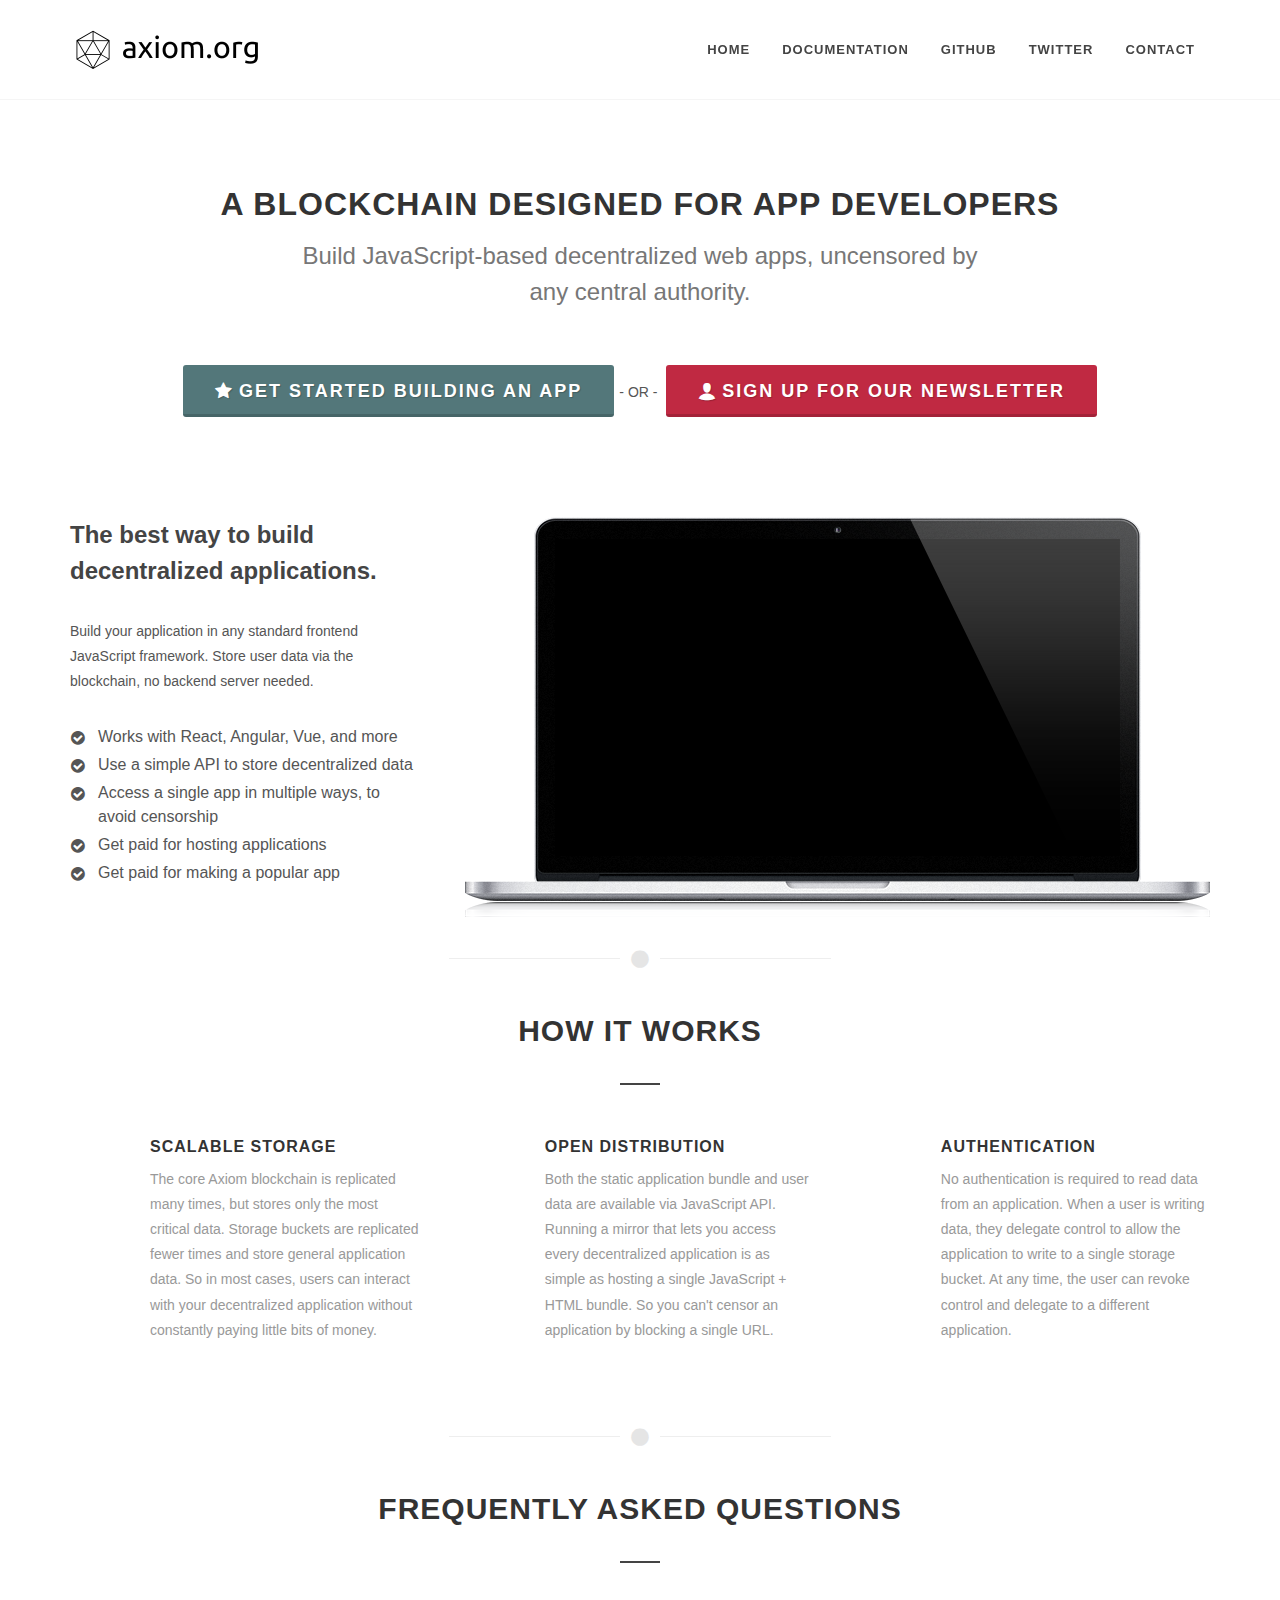
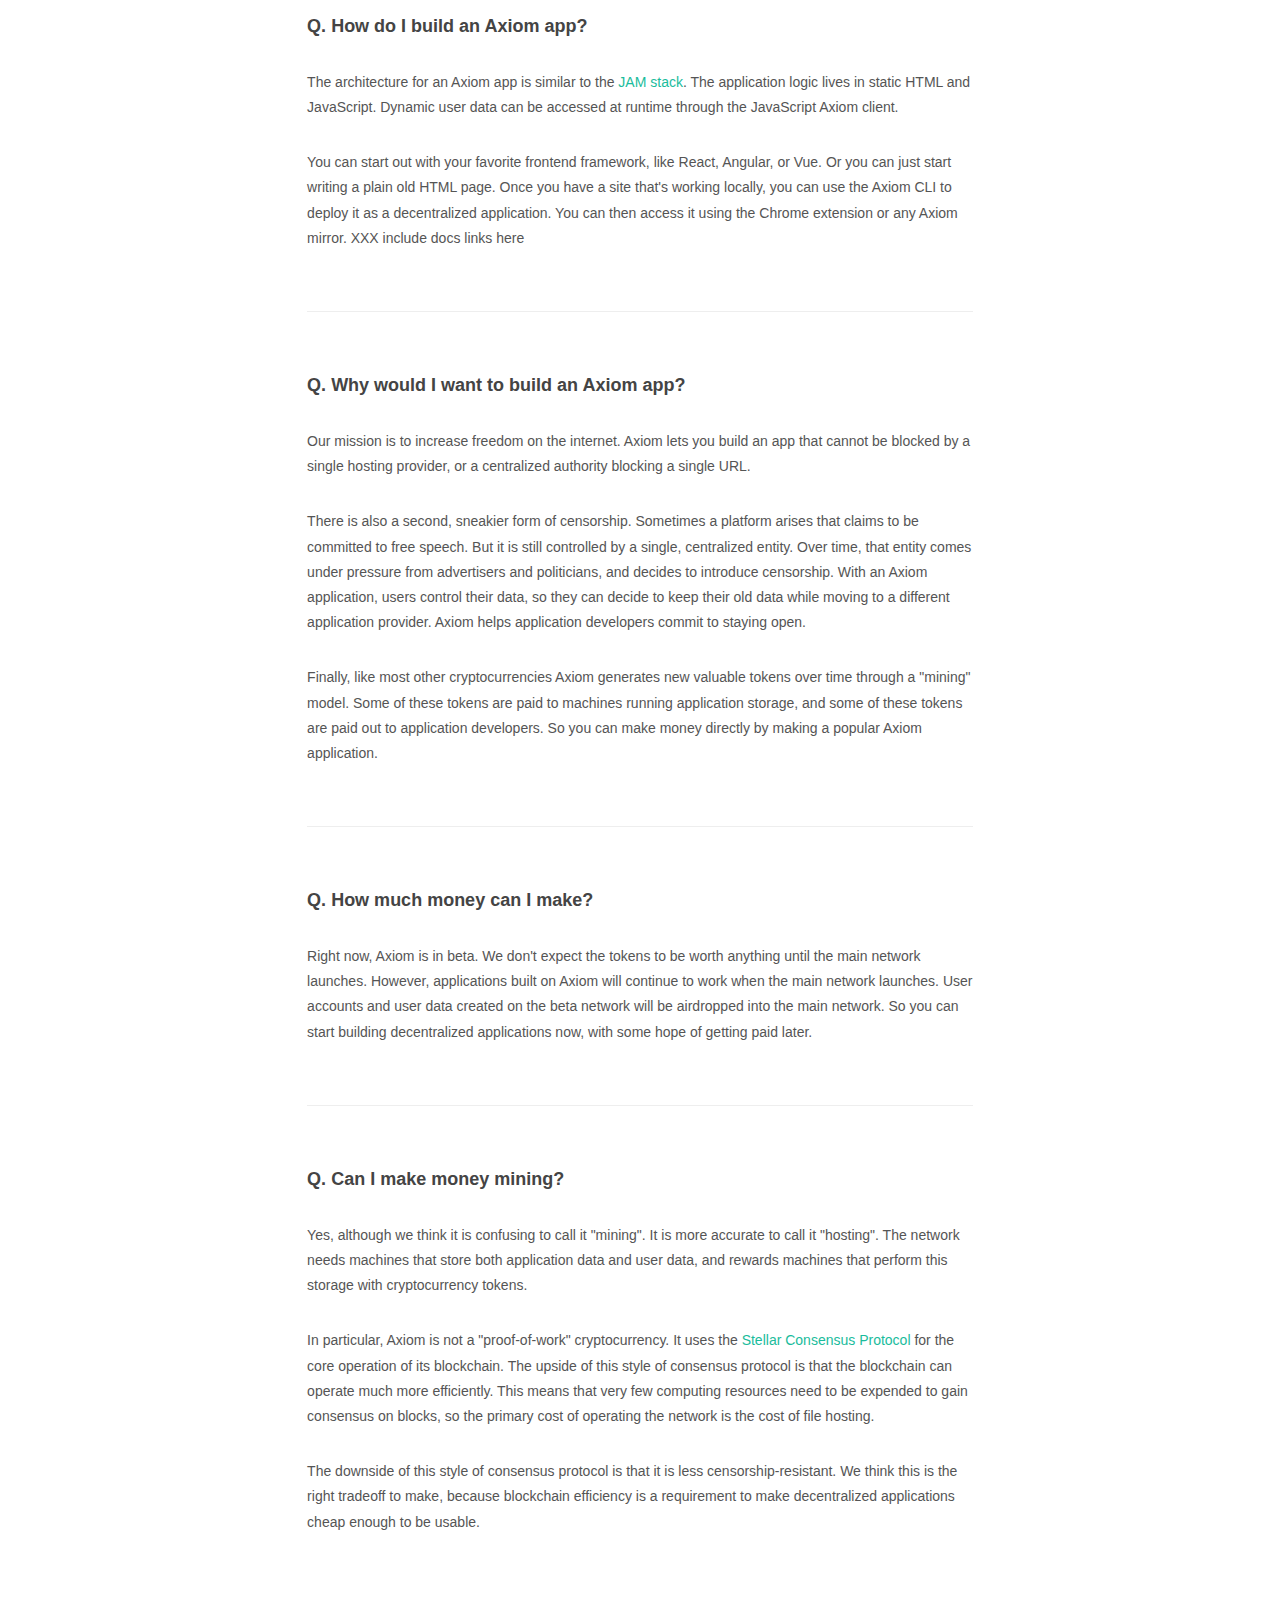
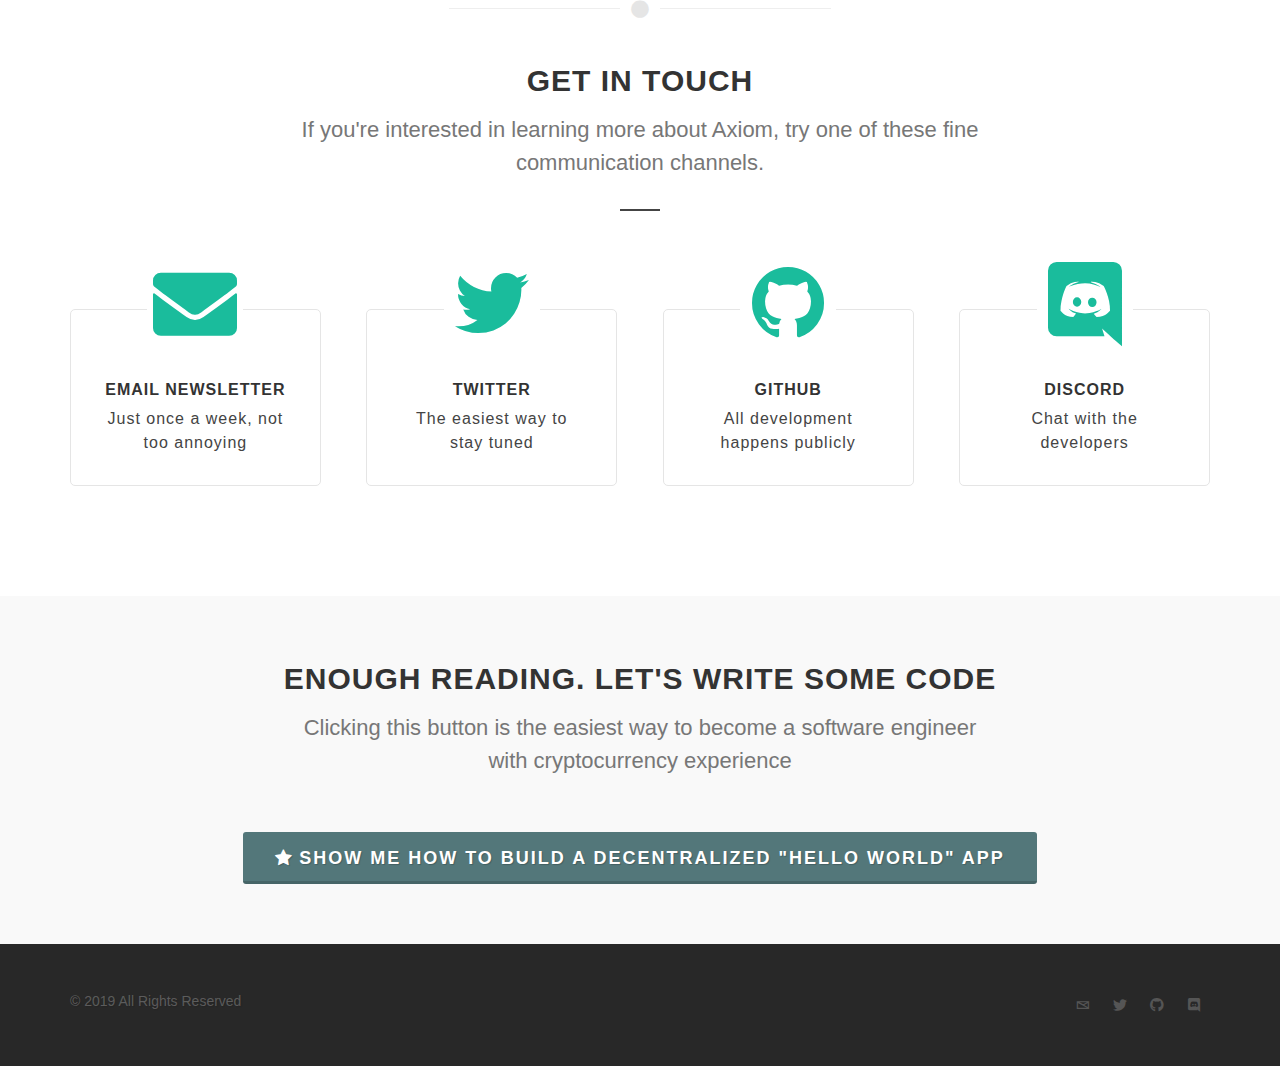
==== index.html @ 7c4518cd "Updates" ====
<!DOCTYPE html><html><head><meta charSet="utf-8"/><meta http-equiv="x-ua-compatible" content="ie=edge"/><meta name="viewport" content="width=device-width, initial-scale=1, shrink-to-fit=no"/><link rel="apple-touch-icon" sizes="180x180" href="/apple-touch-icon.png"/><link rel="icon" type="image/png" sizes="32x32" href="/favicon-32x32.png"/><link rel="icon" type="image/png" sizes="16x16" href="/favicon-16x16.png"/><link rel="manifest" href="/site.webmanifest"/><meta name="msapplication-TileColor" content="#da532c"/><meta name="theme-color" content="#ffffff"/><style data-href="/styles.1f402198d381c0c1d141.css">/*!
Animate.css - http://daneden.me/animate
Licensed under the MIT license - http://opensource.org/licenses/MIT

Copyright (c) 2014 Daniel Eden
*/.not-animated{opacity:0}@-webkit-keyframes bounce{0%,20%,53%,80%,to{-webkit-animation-timing-function:cubic-bezier(.215,.61,.355,1);animation-timing-function:cubic-bezier(.215,.61,.355,1);-webkit-transform:translateZ(0);transform:translateZ(0)}40%,43%{-webkit-animation-timing-function:cubic-bezier(.755,.05,.855,.06);animation-timing-function:cubic-bezier(.755,.05,.855,.06);-webkit-transform:translate3d(0,-30px,0);transform:translate3d(0,-30px,0)}70%{-webkit-animation-timing-function:cubic-bezier(.755,.05,.855,.06);animation-timing-function:cubic-bezier(.755,.05,.855,.06);-webkit-transform:translate3d(0,-15px,0);transform:translate3d(0,-15px,0)}90%{-webkit-transform:translate3d(0,-4px,0);transform:translate3d(0,-4px,0)}}@keyframes bounce{0%,20%,53%,80%,to{-webkit-animation-timing-function:cubic-bezier(.215,.61,.355,1);animation-timing-function:cubic-bezier(.215,.61,.355,1);-webkit-transform:translateZ(0);transform:translateZ(0)}40%,43%{-webkit-animation-timing-function:cubic-bezier(.755,.05,.855,.06);animation-timing-function:cubic-bezier(.755,.05,.855,.06);-webkit-transform:translate3d(0,-30px,0);transform:translate3d(0,-30px,0)}70%{-webkit-animation-timing-function:cubic-bezier(.755,.05,.855,.06);animation-timing-function:cubic-bezier(.755,.05,.855,.06);-webkit-transform:translate3d(0,-15px,0);transform:translate3d(0,-15px,0)}90%{-webkit-transform:translate3d(0,-4px,0);transform:translate3d(0,-4px,0)}}.bounce{-webkit-animation-name:bounce;animation-name:bounce;-webkit-transform-origin:center bottom;transform-origin:center bottom}@-webkit-keyframes flash{0%,50%,to{opacity:1}25%,75%{opacity:0}}@keyframes flash{0%,50%,to{opacity:1}25%,75%{opacity:0}}.flash{-webkit-animation-name:flash;animation-name:flash}@-webkit-keyframes pulse{0%{-webkit-transform:scaleX(1);transform:scaleX(1)}50%{-webkit-transform:scale3d(1.05,1.05,1.05);transform:scale3d(1.05,1.05,1.05)}to{-webkit-transform:scaleX(1);transform:scaleX(1)}}@keyframes pulse{0%{-webkit-transform:scaleX(1);transform:scaleX(1)}50%{-webkit-transform:scale3d(1.05,1.05,1.05);transform:scale3d(1.05,1.05,1.05)}to{-webkit-transform:scaleX(1);transform:scaleX(1)}}.pulse{-webkit-animation-name:pulse;animation-name:pulse}@-webkit-keyframes rubberBand{0%{-webkit-transform:scaleX(1);transform:scaleX(1)}30%{-webkit-transform:scale3d(1.25,.75,1);transform:scale3d(1.25,.75,1)}40%{-webkit-transform:scale3d(.75,1.25,1);transform:scale3d(.75,1.25,1)}50%{-webkit-transform:scale3d(1.15,.85,1);transform:scale3d(1.15,.85,1)}65%{-webkit-transform:scale3d(.95,1.05,1);transform:scale3d(.95,1.05,1)}75%{-webkit-transform:scale3d(1.05,.95,1);transform:scale3d(1.05,.95,1)}to{-webkit-transform:scaleX(1);transform:scaleX(1)}}@keyframes rubberBand{0%{-webkit-transform:scaleX(1);transform:scaleX(1)}30%{-webkit-transform:scale3d(1.25,.75,1);transform:scale3d(1.25,.75,1)}40%{-webkit-transform:scale3d(.75,1.25,1);transform:scale3d(.75,1.25,1)}50%{-webkit-transform:scale3d(1.15,.85,1);transform:scale3d(1.15,.85,1)}65%{-webkit-transform:scale3d(.95,1.05,1);transform:scale3d(.95,1.05,1)}75%{-webkit-transform:scale3d(1.05,.95,1);transform:scale3d(1.05,.95,1)}to{-webkit-transform:scaleX(1);transform:scaleX(1)}}.rubberBand{-webkit-animation-name:rubberBand;animation-name:rubberBand}@-webkit-keyframes shake{0%,to{-webkit-transform:translateZ(0);transform:translateZ(0)}10%,30%,50%,70%,90%{-webkit-transform:translate3d(-10px,0,0);transform:translate3d(-10px,0,0)}20%,40%,60%,80%{-webkit-transform:translate3d(10px,0,0);transform:translate3d(10px,0,0)}}@keyframes shake{0%,to{-webkit-transform:translateZ(0);transform:translateZ(0)}10%,30%,50%,70%,90%{-webkit-transform:translate3d(-10px,0,0);transform:translate3d(-10px,0,0)}20%,40%,60%,80%{-webkit-transform:translate3d(10px,0,0);transform:translate3d(10px,0,0)}}.shake{-webkit-animation-name:shake;animation-name:shake}@-webkit-keyframes headShake{0%{-webkit-transform:translateX(0);transform:translateX(0)}6.5%{-webkit-transform:translateX(-6px) rotateY(-9deg);transform:translateX(-6px) rotateY(-9deg)}18.5%{-webkit-transform:translateX(5px) rotateY(7deg);transform:translateX(5px) rotateY(7deg)}31.5%{-webkit-transform:translateX(-3px) rotateY(-5deg);transform:translateX(-3px) rotateY(-5deg)}43.5%{-webkit-transform:translateX(2px) rotateY(3deg);transform:translateX(2px) rotateY(3deg)}50%{-webkit-transform:translateX(0);transform:translateX(0)}}@keyframes headShake{0%{-webkit-transform:translateX(0);transform:translateX(0)}6.5%{-webkit-transform:translateX(-6px) rotateY(-9deg);transform:translateX(-6px) rotateY(-9deg)}18.5%{-webkit-transform:translateX(5px) rotateY(7deg);transform:translateX(5px) rotateY(7deg)}31.5%{-webkit-transform:translateX(-3px) rotateY(-5deg);transform:translateX(-3px) rotateY(-5deg)}43.5%{-webkit-transform:translateX(2px) rotateY(3deg);transform:translateX(2px) rotateY(3deg)}50%{-webkit-transform:translateX(0);transform:translateX(0)}}.headShake{-webkit-animation-timing-function:ease-in-out;animation-timing-function:ease-in-out;-webkit-animation-name:headShake;animation-name:headShake}@-webkit-keyframes swing{20%{-webkit-transform:rotate(15deg);transform:rotate(15deg)}40%{-webkit-transform:rotate(-10deg);transform:rotate(-10deg)}60%{-webkit-transform:rotate(5deg);transform:rotate(5deg)}80%{-webkit-transform:rotate(-5deg);transform:rotate(-5deg)}to{-webkit-transform:rotate(0deg);transform:rotate(0deg)}}@keyframes swing{20%{-webkit-transform:rotate(15deg);transform:rotate(15deg)}40%{-webkit-transform:rotate(-10deg);transform:rotate(-10deg)}60%{-webkit-transform:rotate(5deg);transform:rotate(5deg)}80%{-webkit-transform:rotate(-5deg);transform:rotate(-5deg)}to{-webkit-transform:rotate(0deg);transform:rotate(0deg)}}.swing{-webkit-transform-origin:top center;transform-origin:top center;-webkit-animation-name:swing;animation-name:swing}@-webkit-keyframes tada{0%{-webkit-transform:scaleX(1);transform:scaleX(1)}10%,20%{-webkit-transform:scale3d(.9,.9,.9) rotate(-3deg);transform:scale3d(.9,.9,.9) rotate(-3deg)}30%,50%,70%,90%{-webkit-transform:scale3d(1.1,1.1,1.1) rotate(3deg);transform:scale3d(1.1,1.1,1.1) rotate(3deg)}40%,60%,80%{-webkit-transform:scale3d(1.1,1.1,1.1) rotate(-3deg);transform:scale3d(1.1,1.1,1.1) rotate(-3deg)}to{-webkit-transform:scaleX(1);transform:scaleX(1)}}@keyframes tada{0%{-webkit-transform:scaleX(1);transform:scaleX(1)}10%,20%{-webkit-transform:scale3d(.9,.9,.9) rotate(-3deg);transform:scale3d(.9,.9,.9) rotate(-3deg)}30%,50%,70%,90%{-webkit-transform:scale3d(1.1,1.1,1.1) rotate(3deg);transform:scale3d(1.1,1.1,1.1) rotate(3deg)}40%,60%,80%{-webkit-transform:scale3d(1.1,1.1,1.1) rotate(-3deg);transform:scale3d(1.1,1.1,1.1) rotate(-3deg)}to{-webkit-transform:scaleX(1);transform:scaleX(1)}}.tada{-webkit-animation-name:tada;animation-name:tada}@-webkit-keyframes wobble{0%{-webkit-transform:translateZ(0);transform:translateZ(0)}15%{-webkit-transform:translate3d(-25%,0,0) rotate(-5deg);transform:translate3d(-25%,0,0) rotate(-5deg)}30%{-webkit-transform:translate3d(20%,0,0) rotate(3deg);transform:translate3d(20%,0,0) rotate(3deg)}45%{-webkit-transform:translate3d(-15%,0,0) rotate(-3deg);transform:translate3d(-15%,0,0) rotate(-3deg)}60%{-webkit-transform:translate3d(10%,0,0) rotate(2deg);transform:translate3d(10%,0,0) rotate(2deg)}75%{-webkit-transform:translate3d(-5%,0,0) rotate(-1deg);transform:translate3d(-5%,0,0) rotate(-1deg)}to{-webkit-transform:translateZ(0);transform:translateZ(0)}}@keyframes wobble{0%{-webkit-transform:translateZ(0);transform:translateZ(0)}15%{-webkit-transform:translate3d(-25%,0,0) rotate(-5deg);transform:translate3d(-25%,0,0) rotate(-5deg)}30%{-webkit-transform:translate3d(20%,0,0) rotate(3deg);transform:translate3d(20%,0,0) rotate(3deg)}45%{-webkit-transform:translate3d(-15%,0,0) rotate(-3deg);transform:translate3d(-15%,0,0) rotate(-3deg)}60%{-webkit-transform:translate3d(10%,0,0) rotate(2deg);transform:translate3d(10%,0,0) rotate(2deg)}75%{-webkit-transform:translate3d(-5%,0,0) rotate(-1deg);transform:translate3d(-5%,0,0) rotate(-1deg)}to{-webkit-transform:translateZ(0);transform:translateZ(0)}}.wobble{-webkit-animation-name:wobble;animation-name:wobble}@-webkit-keyframes jello{0%,11.1%,to{-webkit-transform:translateZ(0);transform:translateZ(0)}22.2%{-webkit-transform:skewX(-12.5deg) skewY(-12.5deg);transform:skewX(-12.5deg) skewY(-12.5deg)}33.3%{-webkit-transform:skewX(6.25deg) skewY(6.25deg);transform:skewX(6.25deg) skewY(6.25deg)}44.4%{-webkit-transform:skewX(-3.125deg) skewY(-3.125deg);transform:skewX(-3.125deg) skewY(-3.125deg)}55.5%{-webkit-transform:skewX(1.5625deg) skewY(1.5625deg);transform:skewX(1.5625deg) skewY(1.5625deg)}66.6%{-webkit-transform:skewX(-.78125deg) skewY(-.78125deg);transform:skewX(-.78125deg) skewY(-.78125deg)}77.7%{-webkit-transform:skewX(.390625deg) skewY(.390625deg);transform:skewX(.390625deg) skewY(.390625deg)}88.8%{-webkit-transform:skewX(-.1953125deg) skewY(-.1953125deg);transform:skewX(-.1953125deg) skewY(-.1953125deg)}}@keyframes jello{0%,11.1%,to{-webkit-transform:translateZ(0);transform:translateZ(0)}22.2%{-webkit-transform:skewX(-12.5deg) skewY(-12.5deg);transform:skewX(-12.5deg) skewY(-12.5deg)}33.3%{-webkit-transform:skewX(6.25deg) skewY(6.25deg);transform:skewX(6.25deg) skewY(6.25deg)}44.4%{-webkit-transform:skewX(-3.125deg) skewY(-3.125deg);transform:skewX(-3.125deg) skewY(-3.125deg)}55.5%{-webkit-transform:skewX(1.5625deg) skewY(1.5625deg);transform:skewX(1.5625deg) skewY(1.5625deg)}66.6%{-webkit-transform:skewX(-.78125deg) skewY(-.78125deg);transform:skewX(-.78125deg) skewY(-.78125deg)}77.7%{-webkit-transform:skewX(.390625deg) skewY(.390625deg);transform:skewX(.390625deg) skewY(.390625deg)}88.8%{-webkit-transform:skewX(-.1953125deg) skewY(-.1953125deg);transform:skewX(-.1953125deg) skewY(-.1953125deg)}}.jello{-webkit-animation-name:jello;animation-name:jello;-webkit-transform-origin:center;transform-origin:center}@-webkit-keyframes heartBeat{0%{-webkit-transform:scale(1);transform:scale(1)}14%{-webkit-transform:scale(1.3);transform:scale(1.3)}28%{-webkit-transform:scale(1);transform:scale(1)}42%{-webkit-transform:scale(1.3);transform:scale(1.3)}70%{-webkit-transform:scale(1);transform:scale(1)}}@keyframes heartBeat{0%{-webkit-transform:scale(1);transform:scale(1)}14%{-webkit-transform:scale(1.3);transform:scale(1.3)}28%{-webkit-transform:scale(1);transform:scale(1)}42%{-webkit-transform:scale(1.3);transform:scale(1.3)}70%{-webkit-transform:scale(1);transform:scale(1)}}.heartBeat{-webkit-animation-name:heartBeat;animation-name:heartBeat;-webkit-animation-duration:1.3s;animation-duration:1.3s;-webkit-animation-timing-function:ease-in-out;animation-timing-function:ease-in-out}@-webkit-keyframes bounceIn{0%,20%,40%,60%,80%,to{-webkit-animation-timing-function:cubic-bezier(.215,.61,.355,1);animation-timing-function:cubic-bezier(.215,.61,.355,1)}0%{opacity:0;-webkit-transform:scale3d(.3,.3,.3);transform:scale3d(.3,.3,.3)}20%{-webkit-transform:scale3d(1.1,1.1,1.1);transform:scale3d(1.1,1.1,1.1)}40%{-webkit-transform:scale3d(.9,.9,.9);transform:scale3d(.9,.9,.9)}60%{opacity:1;-webkit-transform:scale3d(1.03,1.03,1.03);transform:scale3d(1.03,1.03,1.03)}80%{-webkit-transform:scale3d(.97,.97,.97);transform:scale3d(.97,.97,.97)}to{opacity:1;-webkit-transform:scaleX(1);transform:scaleX(1)}}@keyframes bounceIn{0%,20%,40%,60%,80%,to{-webkit-animation-timing-function:cubic-bezier(.215,.61,.355,1);animation-timing-function:cubic-bezier(.215,.61,.355,1)}0%{opacity:0;-webkit-transform:scale3d(.3,.3,.3);transform:scale3d(.3,.3,.3)}20%{-webkit-transform:scale3d(1.1,1.1,1.1);transform:scale3d(1.1,1.1,1.1)}40%{-webkit-transform:scale3d(.9,.9,.9);transform:scale3d(.9,.9,.9)}60%{opacity:1;-webkit-transform:scale3d(1.03,1.03,1.03);transform:scale3d(1.03,1.03,1.03)}80%{-webkit-transform:scale3d(.97,.97,.97);transform:scale3d(.97,.97,.97)}to{opacity:1;-webkit-transform:scaleX(1);transform:scaleX(1)}}.bounceIn{-webkit-animation-duration:.75s;animation-duration:.75s;-webkit-animation-name:bounceIn;animation-name:bounceIn}@-webkit-keyframes bounceInDown{0%,60%,75%,90%,to{-webkit-animation-timing-function:cubic-bezier(.215,.61,.355,1);animation-timing-function:cubic-bezier(.215,.61,.355,1)}0%{opacity:0;-webkit-transform:translate3d(0,-3000px,0);transform:translate3d(0,-3000px,0)}60%{opacity:1;-webkit-transform:translate3d(0,25px,0);transform:translate3d(0,25px,0)}75%{-webkit-transform:translate3d(0,-10px,0);transform:translate3d(0,-10px,0)}90%{-webkit-transform:translate3d(0,5px,0);transform:translate3d(0,5px,0)}to{-webkit-transform:translateZ(0);transform:translateZ(0)}}@keyframes bounceInDown{0%,60%,75%,90%,to{-webkit-animation-timing-function:cubic-bezier(.215,.61,.355,1);animation-timing-function:cubic-bezier(.215,.61,.355,1)}0%{opacity:0;-webkit-transform:translate3d(0,-3000px,0);transform:translate3d(0,-3000px,0)}60%{opacity:1;-webkit-transform:translate3d(0,25px,0);transform:translate3d(0,25px,0)}75%{-webkit-transform:translate3d(0,-10px,0);transform:translate3d(0,-10px,0)}90%{-webkit-transform:translate3d(0,5px,0);transform:translate3d(0,5px,0)}to{-webkit-transform:translateZ(0);transform:translateZ(0)}}.bounceInDown{-webkit-animation-name:bounceInDown;animation-name:bounceInDown}@-webkit-keyframes bounceInLeft{0%,60%,75%,90%,to{-webkit-animation-timing-function:cubic-bezier(.215,.61,.355,1);animation-timing-function:cubic-bezier(.215,.61,.355,1)}0%{opacity:0;-webkit-transform:translate3d(-3000px,0,0);transform:translate3d(-3000px,0,0)}60%{opacity:1;-webkit-transform:translate3d(25px,0,0);transform:translate3d(25px,0,0)}75%{-webkit-transform:translate3d(-10px,0,0);transform:translate3d(-10px,0,0)}90%{-webkit-transform:translate3d(5px,0,0);transform:translate3d(5px,0,0)}to{-webkit-transform:translateZ(0);transform:translateZ(0)}}@keyframes bounceInLeft{0%,60%,75%,90%,to{-webkit-animation-timing-function:cubic-bezier(.215,.61,.355,1);animation-timing-function:cubic-bezier(.215,.61,.355,1)}0%{opacity:0;-webkit-transform:translate3d(-3000px,0,0);transform:translate3d(-3000px,0,0)}60%{opacity:1;-webkit-transform:translate3d(25px,0,0);transform:translate3d(25px,0,0)}75%{-webkit-transform:translate3d(-10px,0,0);transform:translate3d(-10px,0,0)}90%{-webkit-transform:translate3d(5px,0,0);transform:translate3d(5px,0,0)}to{-webkit-transform:translateZ(0);transform:translateZ(0)}}.bounceInLeft{-webkit-animation-name:bounceInLeft;animation-name:bounceInLeft}@-webkit-keyframes bounceInRight{0%,60%,75%,90%,to{-webkit-animation-timing-function:cubic-bezier(.215,.61,.355,1);animation-timing-function:cubic-bezier(.215,.61,.355,1)}0%{opacity:0;-webkit-transform:translate3d(3000px,0,0);transform:translate3d(3000px,0,0)}60%{opacity:1;-webkit-transform:translate3d(-25px,0,0);transform:translate3d(-25px,0,0)}75%{-webkit-transform:translate3d(10px,0,0);transform:translate3d(10px,0,0)}90%{-webkit-transform:translate3d(-5px,0,0);transform:translate3d(-5px,0,0)}to{-webkit-transform:translateZ(0);transform:translateZ(0)}}@keyframes bounceInRight{0%,60%,75%,90%,to{-webkit-animation-timing-function:cubic-bezier(.215,.61,.355,1);animation-timing-function:cubic-bezier(.215,.61,.355,1)}0%{opacity:0;-webkit-transform:translate3d(3000px,0,0);transform:translate3d(3000px,0,0)}60%{opacity:1;-webkit-transform:translate3d(-25px,0,0);transform:translate3d(-25px,0,0)}75%{-webkit-transform:translate3d(10px,0,0);transform:translate3d(10px,0,0)}90%{-webkit-transform:translate3d(-5px,0,0);transform:translate3d(-5px,0,0)}to{-webkit-transform:translateZ(0);transform:translateZ(0)}}.bounceInRight{-webkit-animation-name:bounceInRight;animation-name:bounceInRight}@-webkit-keyframes bounceInUp{0%,60%,75%,90%,to{-webkit-animation-timing-function:cubic-bezier(.215,.61,.355,1);animation-timing-function:cubic-bezier(.215,.61,.355,1)}0%{opacity:0;-webkit-transform:translate3d(0,3000px,0);transform:translate3d(0,3000px,0)}60%{opacity:1;-webkit-transform:translate3d(0,-20px,0);transform:translate3d(0,-20px,0)}75%{-webkit-transform:translate3d(0,10px,0);transform:translate3d(0,10px,0)}90%{-webkit-transform:translate3d(0,-5px,0);transform:translate3d(0,-5px,0)}to{-webkit-transform:translateZ(0);transform:translateZ(0)}}@keyframes bounceInUp{0%,60%,75%,90%,to{-webkit-animation-timing-function:cubic-bezier(.215,.61,.355,1);animation-timing-function:cubic-bezier(.215,.61,.355,1)}0%{opacity:0;-webkit-transform:translate3d(0,3000px,0);transform:translate3d(0,3000px,0)}60%{opacity:1;-webkit-transform:translate3d(0,-20px,0);transform:translate3d(0,-20px,0)}75%{-webkit-transform:translate3d(0,10px,0);transform:translate3d(0,10px,0)}90%{-webkit-transform:translate3d(0,-5px,0);transform:translate3d(0,-5px,0)}to{-webkit-transform:translateZ(0);transform:translateZ(0)}}.bounceInUp{-webkit-animation-name:bounceInUp;animation-name:bounceInUp}@-webkit-keyframes bounceOut{20%{-webkit-transform:scale3d(.9,.9,.9);transform:scale3d(.9,.9,.9)}50%,55%{opacity:1;-webkit-transform:scale3d(1.1,1.1,1.1);transform:scale3d(1.1,1.1,1.1)}to{opacity:0;-webkit-transform:scale3d(.3,.3,.3);transform:scale3d(.3,.3,.3)}}@keyframes bounceOut{20%{-webkit-transform:scale3d(.9,.9,.9);transform:scale3d(.9,.9,.9)}50%,55%{opacity:1;-webkit-transform:scale3d(1.1,1.1,1.1);transform:scale3d(1.1,1.1,1.1)}to{opacity:0;-webkit-transform:scale3d(.3,.3,.3);transform:scale3d(.3,.3,.3)}}.bounceOut{-webkit-animation-duration:.75s;animation-duration:.75s;-webkit-animation-name:bounceOut;animation-name:bounceOut}@-webkit-keyframes bounceOutDown{20%{-webkit-transform:translate3d(0,10px,0);transform:translate3d(0,10px,0)}40%,45%{opacity:1;-webkit-transform:translate3d(0,-20px,0);transform:translate3d(0,-20px,0)}to{opacity:0;-webkit-transform:translate3d(0,2000px,0);transform:translate3d(0,2000px,0)}}@keyframes bounceOutDown{20%{-webkit-transform:translate3d(0,10px,0);transform:translate3d(0,10px,0)}40%,45%{opacity:1;-webkit-transform:translate3d(0,-20px,0);transform:translate3d(0,-20px,0)}to{opacity:0;-webkit-transform:translate3d(0,2000px,0);transform:translate3d(0,2000px,0)}}.bounceOutDown{-webkit-animation-name:bounceOutDown;animation-name:bounceOutDown}@-webkit-keyframes bounceOutLeft{20%{opacity:1;-webkit-transform:translate3d(20px,0,0);transform:translate3d(20px,0,0)}to{opacity:0;-webkit-transform:translate3d(-2000px,0,0);transform:translate3d(-2000px,0,0)}}@keyframes bounceOutLeft{20%{opacity:1;-webkit-transform:translate3d(20px,0,0);transform:translate3d(20px,0,0)}to{opacity:0;-webkit-transform:translate3d(-2000px,0,0);transform:translate3d(-2000px,0,0)}}.bounceOutLeft{-webkit-animation-name:bounceOutLeft;animation-name:bounceOutLeft}@-webkit-keyframes bounceOutRight{20%{opacity:1;-webkit-transform:translate3d(-20px,0,0);transform:translate3d(-20px,0,0)}to{opacity:0;-webkit-transform:translate3d(2000px,0,0);transform:translate3d(2000px,0,0)}}@keyframes bounceOutRight{20%{opacity:1;-webkit-transform:translate3d(-20px,0,0);transform:translate3d(-20px,0,0)}to{opacity:0;-webkit-transform:translate3d(2000px,0,0);transform:translate3d(2000px,0,0)}}.bounceOutRight{-webkit-animation-name:bounceOutRight;animation-name:bounceOutRight}@-webkit-keyframes bounceOutUp{20%{-webkit-transform:translate3d(0,-10px,0);transform:translate3d(0,-10px,0)}40%,45%{opacity:1;-webkit-transform:translate3d(0,20px,0);transform:translate3d(0,20px,0)}to{opacity:0;-webkit-transform:translate3d(0,-2000px,0);transform:translate3d(0,-2000px,0)}}@keyframes bounceOutUp{20%{-webkit-transform:translate3d(0,-10px,0);transform:translate3d(0,-10px,0)}40%,45%{opacity:1;-webkit-transform:translate3d(0,20px,0);transform:translate3d(0,20px,0)}to{opacity:0;-webkit-transform:translate3d(0,-2000px,0);transform:translate3d(0,-2000px,0)}}.bounceOutUp{-webkit-animation-name:bounceOutUp;animation-name:bounceOutUp}@-webkit-keyframes fadeIn{0%{opacity:0}to{opacity:1}}@keyframes fadeIn{0%{opacity:0}to{opacity:1}}.fadeIn{-webkit-animation-name:fadeIn;animation-name:fadeIn}@-webkit-keyframes fadeInDown{0%{opacity:0;-webkit-transform:translate3d(0,-100%,0);transform:translate3d(0,-100%,0)}to{opacity:1;-webkit-transform:translateZ(0);transform:translateZ(0)}}@keyframes fadeInDown{0%{opacity:0;-webkit-transform:translate3d(0,-100%,0);transform:translate3d(0,-100%,0)}to{opacity:1;-webkit-transform:translateZ(0);transform:translateZ(0)}}.fadeInDown{-webkit-animation-name:fadeInDown;animation-name:fadeInDown}@-webkit-keyframes fadeInDownBig{0%{opacity:0;-webkit-transform:translate3d(0,-2000px,0);transform:translate3d(0,-2000px,0)}to{opacity:1;-webkit-transform:translateZ(0);transform:translateZ(0)}}@keyframes fadeInDownBig{0%{opacity:0;-webkit-transform:translate3d(0,-2000px,0);transform:translate3d(0,-2000px,0)}to{opacity:1;-webkit-transform:translateZ(0);transform:translateZ(0)}}.fadeInDownBig{-webkit-animation-name:fadeInDownBig;animation-name:fadeInDownBig}@-webkit-keyframes fadeInLeft{0%{opacity:0;-webkit-transform:translate3d(-100%,0,0);transform:translate3d(-100%,0,0)}to{opacity:1;-webkit-transform:translateZ(0);transform:translateZ(0)}}@keyframes fadeInLeft{0%{opacity:0;-webkit-transform:translate3d(-100%,0,0);transform:translate3d(-100%,0,0)}to{opacity:1;-webkit-transform:translateZ(0);transform:translateZ(0)}}.fadeInLeft{-webkit-animation-name:fadeInLeft;animation-name:fadeInLeft}@-webkit-keyframes fadeInLeftBig{0%{opacity:0;-webkit-transform:translate3d(-2000px,0,0);transform:translate3d(-2000px,0,0)}to{opacity:1;-webkit-transform:translateZ(0);transform:translateZ(0)}}@keyframes fadeInLeftBig{0%{opacity:0;-webkit-transform:translate3d(-2000px,0,0);transform:translate3d(-2000px,0,0)}to{opacity:1;-webkit-transform:translateZ(0);transform:translateZ(0)}}.fadeInLeftBig{-webkit-animation-name:fadeInLeftBig;animation-name:fadeInLeftBig}@-webkit-keyframes fadeInRight{0%{opacity:0;-webkit-transform:translate3d(100%,0,0);transform:translate3d(100%,0,0)}to{opacity:1;-webkit-transform:translateZ(0);transform:translateZ(0)}}@keyframes fadeInRight{0%{opacity:0;-webkit-transform:translate3d(100%,0,0);transform:translate3d(100%,0,0)}to{opacity:1;-webkit-transform:translateZ(0);transform:translateZ(0)}}.fadeInRight{-webkit-animation-name:fadeInRight;animation-name:fadeInRight}@-webkit-keyframes fadeInRightBig{0%{opacity:0;-webkit-transform:translate3d(2000px,0,0);transform:translate3d(2000px,0,0)}to{opacity:1;-webkit-transform:translateZ(0);transform:translateZ(0)}}@keyframes fadeInRightBig{0%{opacity:0;-webkit-transform:translate3d(2000px,0,0);transform:translate3d(2000px,0,0)}to{opacity:1;-webkit-transform:translateZ(0);transform:translateZ(0)}}.fadeInRightBig{-webkit-animation-name:fadeInRightBig;animation-name:fadeInRightBig}@-webkit-keyframes fadeInUp{0%{opacity:0;-webkit-transform:translate3d(0,100%,0);transform:translate3d(0,100%,0)}to{opacity:1;-webkit-transform:translateZ(0);transform:translateZ(0)}}@keyframes fadeInUp{0%{opacity:0;-webkit-transform:translate3d(0,100%,0);transform:translate3d(0,100%,0)}to{opacity:1;-webkit-transform:translateZ(0);transform:translateZ(0)}}.fadeInUp{-webkit-animation-name:fadeInUp;animation-name:fadeInUp}@-webkit-keyframes fadeInUpBig{0%{opacity:0;-webkit-transform:translate3d(0,2000px,0);transform:translate3d(0,2000px,0)}to{opacity:1;-webkit-transform:translateZ(0);transform:translateZ(0)}}@keyframes fadeInUpBig{0%{opacity:0;-webkit-transform:translate3d(0,2000px,0);transform:translate3d(0,2000px,0)}to{opacity:1;-webkit-transform:translateZ(0);transform:translateZ(0)}}.fadeInUpBig{-webkit-animation-name:fadeInUpBig;animation-name:fadeInUpBig}.fadeOut{-webkit-animation-name:fadeOut;animation-name:fadeOut}@-webkit-keyframes fadeOutDown{0%{opacity:1}to{opacity:0;-webkit-transform:translate3d(0,100%,0);transform:translate3d(0,100%,0)}}@keyframes fadeOutDown{0%{opacity:1}to{opacity:0;-webkit-transform:translate3d(0,100%,0);transform:translate3d(0,100%,0)}}.fadeOutDown{-webkit-animation-name:fadeOutDown;animation-name:fadeOutDown}@-webkit-keyframes fadeOutDownBig{0%{opacity:1}to{opacity:0;-webkit-transform:translate3d(0,2000px,0);transform:translate3d(0,2000px,0)}}@keyframes fadeOutDownBig{0%{opacity:1}to{opacity:0;-webkit-transform:translate3d(0,2000px,0);transform:translate3d(0,2000px,0)}}.fadeOutDownBig{-webkit-animation-name:fadeOutDownBig;animation-name:fadeOutDownBig}@-webkit-keyframes fadeOutLeft{0%{opacity:1}to{opacity:0;-webkit-transform:translate3d(-100%,0,0);transform:translate3d(-100%,0,0)}}@keyframes fadeOutLeft{0%{opacity:1}to{opacity:0;-webkit-transform:translate3d(-100%,0,0);transform:translate3d(-100%,0,0)}}.fadeOutLeft{-webkit-animation-name:fadeOutLeft;animation-name:fadeOutLeft}@-webkit-keyframes fadeOutLeftBig{0%{opacity:1}to{opacity:0;-webkit-transform:translate3d(-2000px,0,0);transform:translate3d(-2000px,0,0)}}@keyframes fadeOutLeftBig{0%{opacity:1}to{opacity:0;-webkit-transform:translate3d(-2000px,0,0);transform:translate3d(-2000px,0,0)}}.fadeOutLeftBig{-webkit-animation-name:fadeOutLeftBig;animation-name:fadeOutLeftBig}@-webkit-keyframes fadeOutRight{0%{opacity:1}to{opacity:0;-webkit-transform:translate3d(100%,0,0);transform:translate3d(100%,0,0)}}@keyframes fadeOutRight{0%{opacity:1}to{opacity:0;-webkit-transform:translate3d(100%,0,0);transform:translate3d(100%,0,0)}}.fadeOutRight{-webkit-animation-name:fadeOutRight;animation-name:fadeOutRight}@-webkit-keyframes fadeOutRightBig{0%{opacity:1}to{opacity:0;-webkit-transform:translate3d(2000px,0,0);transform:translate3d(2000px,0,0)}}@keyframes fadeOutRightBig{0%{opacity:1}to{opacity:0;-webkit-transform:translate3d(2000px,0,0);transform:translate3d(2000px,0,0)}}.fadeOutRightBig{-webkit-animation-name:fadeOutRightBig;animation-name:fadeOutRightBig}@-webkit-keyframes fadeOutUp{0%{opacity:1}to{opacity:0;-webkit-transform:translate3d(0,-100%,0);transform:translate3d(0,-100%,0)}}@keyframes fadeOutUp{0%{opacity:1}to{opacity:0;-webkit-transform:translate3d(0,-100%,0);transform:translate3d(0,-100%,0)}}.fadeOutUp{-webkit-animation-name:fadeOutUp;animation-name:fadeOutUp}@-webkit-keyframes fadeOutUpBig{0%{opacity:1}to{opacity:0;-webkit-transform:translate3d(0,-2000px,0);transform:translate3d(0,-2000px,0)}}@keyframes fadeOutUpBig{0%{opacity:1}to{opacity:0;-webkit-transform:translate3d(0,-2000px,0);transform:translate3d(0,-2000px,0)}}.fadeOutUpBig{-webkit-animation-name:fadeOutUpBig;animation-name:fadeOutUpBig}@-webkit-keyframes flip{0%{-webkit-transform:perspective(400px) scaleX(1) translateZ(0) rotateY(-1turn);transform:perspective(400px) scaleX(1) translateZ(0) rotateY(-1turn);-webkit-animation-timing-function:ease-out;animation-timing-function:ease-out}40%{-webkit-transform:perspective(400px) scaleX(1) translateZ(150px) rotateY(-190deg);transform:perspective(400px) scaleX(1) translateZ(150px) rotateY(-190deg);-webkit-animation-timing-function:ease-out;animation-timing-function:ease-out}50%{-webkit-transform:perspective(400px) scaleX(1) translateZ(150px) rotateY(-170deg);transform:perspective(400px) scaleX(1) translateZ(150px) rotateY(-170deg);-webkit-animation-timing-function:ease-in;animation-timing-function:ease-in}80%{-webkit-transform:perspective(400px) scale3d(.95,.95,.95) translateZ(0) rotateY(0deg);transform:perspective(400px) scale3d(.95,.95,.95) translateZ(0) rotateY(0deg);-webkit-animation-timing-function:ease-in;animation-timing-function:ease-in}to{-webkit-transform:perspective(400px) scaleX(1) translateZ(0) rotateY(0deg);transform:perspective(400px) scaleX(1) translateZ(0) rotateY(0deg);-webkit-animation-timing-function:ease-in;animation-timing-function:ease-in}}@keyframes flip{0%{-webkit-transform:perspective(400px) scaleX(1) translateZ(0) rotateY(-1turn);transform:perspective(400px) scaleX(1) translateZ(0) rotateY(-1turn);-webkit-animation-timing-function:ease-out;animation-timing-function:ease-out}40%{-webkit-transform:perspective(400px) scaleX(1) translateZ(150px) rotateY(-190deg);transform:perspective(400px) scaleX(1) translateZ(150px) rotateY(-190deg);-webkit-animation-timing-function:ease-out;animation-timing-function:ease-out}50%{-webkit-transform:perspective(400px) scaleX(1) translateZ(150px) rotateY(-170deg);transform:perspective(400px) scaleX(1) translateZ(150px) rotateY(-170deg);-webkit-animation-timing-function:ease-in;animation-timing-function:ease-in}80%{-webkit-transform:perspective(400px) scale3d(.95,.95,.95) translateZ(0) rotateY(0deg);transform:perspective(400px) scale3d(.95,.95,.95) translateZ(0) rotateY(0deg);-webkit-animation-timing-function:ease-in;animation-timing-function:ease-in}to{-webkit-transform:perspective(400px) scaleX(1) translateZ(0) rotateY(0deg);transform:perspective(400px) scaleX(1) translateZ(0) rotateY(0deg);-webkit-animation-timing-function:ease-in;animation-timing-function:ease-in}}.animated.flip{-webkit-backface-visibility:visible;backface-visibility:visible;-webkit-animation-name:flip;animation-name:flip}@-webkit-keyframes flipInX{0%{-webkit-transform:perspective(400px) rotateX(90deg);transform:perspective(400px) rotateX(90deg);-webkit-animation-timing-function:ease-in;animation-timing-function:ease-in;opacity:0}40%{-webkit-transform:perspective(400px) rotateX(-20deg);transform:perspective(400px) rotateX(-20deg);-webkit-animation-timing-function:ease-in;animation-timing-function:ease-in}60%{-webkit-transform:perspective(400px) rotateX(10deg);transform:perspective(400px) rotateX(10deg);opacity:1}80%{-webkit-transform:perspective(400px) rotateX(-5deg);transform:perspective(400px) rotateX(-5deg)}to{-webkit-transform:perspective(400px);transform:perspective(400px)}}@keyframes flipInX{0%{-webkit-transform:perspective(400px) rotateX(90deg);transform:perspective(400px) rotateX(90deg);-webkit-animation-timing-function:ease-in;animation-timing-function:ease-in;opacity:0}40%{-webkit-transform:perspective(400px) rotateX(-20deg);transform:perspective(400px) rotateX(-20deg);-webkit-animation-timing-function:ease-in;animation-timing-function:ease-in}60%{-webkit-transform:perspective(400px) rotateX(10deg);transform:perspective(400px) rotateX(10deg);opacity:1}80%{-webkit-transform:perspective(400px) rotateX(-5deg);transform:perspective(400px) rotateX(-5deg)}to{-webkit-transform:perspective(400px);transform:perspective(400px)}}.flipInX{-webkit-backface-visibility:visible!important;backface-visibility:visible!important;-webkit-animation-name:flipInX;animation-name:flipInX}@-webkit-keyframes flipInY{0%{-webkit-transform:perspective(400px) rotateY(90deg);transform:perspective(400px) rotateY(90deg);-webkit-animation-timing-function:ease-in;animation-timing-function:ease-in;opacity:0}40%{-webkit-transform:perspective(400px) rotateY(-20deg);transform:perspective(400px) rotateY(-20deg);-webkit-animation-timing-function:ease-in;animation-timing-function:ease-in}60%{-webkit-transform:perspective(400px) rotateY(10deg);transform:perspective(400px) rotateY(10deg);opacity:1}80%{-webkit-transform:perspective(400px) rotateY(-5deg);transform:perspective(400px) rotateY(-5deg)}to{-webkit-transform:perspective(400px);transform:perspective(400px)}}@keyframes flipInY{0%{-webkit-transform:perspective(400px) rotateY(90deg);transform:perspective(400px) rotateY(90deg);-webkit-animation-timing-function:ease-in;animation-timing-function:ease-in;opacity:0}40%{-webkit-transform:perspective(400px) rotateY(-20deg);transform:perspective(400px) rotateY(-20deg);-webkit-animation-timing-function:ease-in;animation-timing-function:ease-in}60%{-webkit-transform:perspective(400px) rotateY(10deg);transform:perspective(400px) rotateY(10deg);opacity:1}80%{-webkit-transform:perspective(400px) rotateY(-5deg);transform:perspective(400px) rotateY(-5deg)}to{-webkit-transform:perspective(400px);transform:perspective(400px)}}.flipInY{-webkit-backface-visibility:visible!important;backface-visibility:visible!important;-webkit-animation-name:flipInY;animation-name:flipInY}@-webkit-keyframes flipOutX{0%{-webkit-transform:perspective(400px);transform:perspective(400px)}30%{-webkit-transform:perspective(400px) rotateX(-20deg);transform:perspective(400px) rotateX(-20deg);opacity:1}to{-webkit-transform:perspective(400px) rotateX(90deg);transform:perspective(400px) rotateX(90deg);opacity:0}}@keyframes flipOutX{0%{-webkit-transform:perspective(400px);transform:perspective(400px)}30%{-webkit-transform:perspective(400px) rotateX(-20deg);transform:perspective(400px) rotateX(-20deg);opacity:1}to{-webkit-transform:perspective(400px) rotateX(90deg);transform:perspective(400px) rotateX(90deg);opacity:0}}.flipOutX{-webkit-animation-duration:.75s;animation-duration:.75s;-webkit-animation-name:flipOutX;animation-name:flipOutX;-webkit-backface-visibility:visible!important;backface-visibility:visible!important}@-webkit-keyframes flipOutY{0%{-webkit-transform:perspective(400px);transform:perspective(400px)}30%{-webkit-transform:perspective(400px) rotateY(-15deg);transform:perspective(400px) rotateY(-15deg);opacity:1}to{-webkit-transform:perspective(400px) rotateY(90deg);transform:perspective(400px) rotateY(90deg);opacity:0}}@keyframes flipOutY{0%{-webkit-transform:perspective(400px);transform:perspective(400px)}30%{-webkit-transform:perspective(400px) rotateY(-15deg);transform:perspective(400px) rotateY(-15deg);opacity:1}to{-webkit-transform:perspective(400px) rotateY(90deg);transform:perspective(400px) rotateY(90deg);opacity:0}}.flipOutY{-webkit-animation-duration:.75s;animation-duration:.75s;-webkit-backface-visibility:visible!important;backface-visibility:visible!important;-webkit-animation-name:flipOutY;animation-name:flipOutY}@-webkit-keyframes lightSpeedIn{0%{-webkit-transform:translate3d(100%,0,0) skewX(-30deg);transform:translate3d(100%,0,0) skewX(-30deg);opacity:0}60%{-webkit-transform:skewX(20deg);transform:skewX(20deg);opacity:1}80%{-webkit-transform:skewX(-5deg);transform:skewX(-5deg)}to{-webkit-transform:translateZ(0);transform:translateZ(0)}}@keyframes lightSpeedIn{0%{-webkit-transform:translate3d(100%,0,0) skewX(-30deg);transform:translate3d(100%,0,0) skewX(-30deg);opacity:0}60%{-webkit-transform:skewX(20deg);transform:skewX(20deg);opacity:1}80%{-webkit-transform:skewX(-5deg);transform:skewX(-5deg)}to{-webkit-transform:translateZ(0);transform:translateZ(0)}}.lightSpeedIn{-webkit-animation-name:lightSpeedIn;animation-name:lightSpeedIn;-webkit-animation-timing-function:ease-out;animation-timing-function:ease-out}@-webkit-keyframes lightSpeedOut{0%{opacity:1}to{-webkit-transform:translate3d(100%,0,0) skewX(30deg);transform:translate3d(100%,0,0) skewX(30deg);opacity:0}}@keyframes lightSpeedOut{0%{opacity:1}to{-webkit-transform:translate3d(100%,0,0) skewX(30deg);transform:translate3d(100%,0,0) skewX(30deg);opacity:0}}.lightSpeedOut{-webkit-animation-name:lightSpeedOut;animation-name:lightSpeedOut;-webkit-animation-timing-function:ease-in;animation-timing-function:ease-in}@-webkit-keyframes rotateIn{0%{-webkit-transform-origin:center;transform-origin:center;-webkit-transform:rotate(-200deg);transform:rotate(-200deg);opacity:0}to{-webkit-transform-origin:center;transform-origin:center;-webkit-transform:translateZ(0);transform:translateZ(0);opacity:1}}@keyframes rotateIn{0%{-webkit-transform-origin:center;transform-origin:center;-webkit-transform:rotate(-200deg);transform:rotate(-200deg);opacity:0}to{-webkit-transform-origin:center;transform-origin:center;-webkit-transform:translateZ(0);transform:translateZ(0);opacity:1}}.rotateIn{-webkit-animation-name:rotateIn;animation-name:rotateIn}@-webkit-keyframes rotateInDownLeft{0%{-webkit-transform-origin:left bottom;transform-origin:left bottom;-webkit-transform:rotate(-45deg);transform:rotate(-45deg);opacity:0}to{-webkit-transform-origin:left bottom;transform-origin:left bottom;-webkit-transform:translateZ(0);transform:translateZ(0);opacity:1}}@keyframes rotateInDownLeft{0%{-webkit-transform-origin:left bottom;transform-origin:left bottom;-webkit-transform:rotate(-45deg);transform:rotate(-45deg);opacity:0}to{-webkit-transform-origin:left bottom;transform-origin:left bottom;-webkit-transform:translateZ(0);transform:translateZ(0);opacity:1}}.rotateInDownLeft{-webkit-animation-name:rotateInDownLeft;animation-name:rotateInDownLeft}@-webkit-keyframes rotateInDownRight{0%{-webkit-transform-origin:right bottom;transform-origin:right bottom;-webkit-transform:rotate(45deg);transform:rotate(45deg);opacity:0}to{-webkit-transform-origin:right bottom;transform-origin:right bottom;-webkit-transform:translateZ(0);transform:translateZ(0);opacity:1}}@keyframes rotateInDownRight{0%{-webkit-transform-origin:right bottom;transform-origin:right bottom;-webkit-transform:rotate(45deg);transform:rotate(45deg);opacity:0}to{-webkit-transform-origin:right bottom;transform-origin:right bottom;-webkit-transform:translateZ(0);transform:translateZ(0);opacity:1}}.rotateInDownRight{-webkit-animation-name:rotateInDownRight;animation-name:rotateInDownRight}@-webkit-keyframes rotateInUpLeft{0%{-webkit-transform-origin:left bottom;transform-origin:left bottom;-webkit-transform:rotate(45deg);transform:rotate(45deg);opacity:0}to{-webkit-transform-origin:left bottom;transform-origin:left bottom;-webkit-transform:translateZ(0);transform:translateZ(0);opacity:1}}@keyframes rotateInUpLeft{0%{-webkit-transform-origin:left bottom;transform-origin:left bottom;-webkit-transform:rotate(45deg);transform:rotate(45deg);opacity:0}to{-webkit-transform-origin:left bottom;transform-origin:left bottom;-webkit-transform:translateZ(0);transform:translateZ(0);opacity:1}}.rotateInUpLeft{-webkit-animation-name:rotateInUpLeft;animation-name:rotateInUpLeft}@-webkit-keyframes rotateInUpRight{0%{-webkit-transform-origin:right bottom;transform-origin:right bottom;-webkit-transform:rotate(-90deg);transform:rotate(-90deg);opacity:0}to{-webkit-transform-origin:right bottom;transform-origin:right bottom;-webkit-transform:translateZ(0);transform:translateZ(0);opacity:1}}@keyframes rotateInUpRight{0%{-webkit-transform-origin:right bottom;transform-origin:right bottom;-webkit-transform:rotate(-90deg);transform:rotate(-90deg);opacity:0}to{-webkit-transform-origin:right bottom;transform-origin:right bottom;-webkit-transform:translateZ(0);transform:translateZ(0);opacity:1}}.rotateInUpRight{-webkit-animation-name:rotateInUpRight;animation-name:rotateInUpRight}@-webkit-keyframes rotateOut{0%{-webkit-transform-origin:center;transform-origin:center;opacity:1}to{-webkit-transform-origin:center;transform-origin:center;-webkit-transform:rotate(200deg);transform:rotate(200deg);opacity:0}}@keyframes rotateOut{0%{-webkit-transform-origin:center;transform-origin:center;opacity:1}to{-webkit-transform-origin:center;transform-origin:center;-webkit-transform:rotate(200deg);transform:rotate(200deg);opacity:0}}.rotateOut{-webkit-animation-name:rotateOut;animation-name:rotateOut}@-webkit-keyframes rotateOutDownLeft{0%{-webkit-transform-origin:left bottom;transform-origin:left bottom;opacity:1}to{-webkit-transform-origin:left bottom;transform-origin:left bottom;-webkit-transform:rotate(45deg);transform:rotate(45deg);opacity:0}}@keyframes rotateOutDownLeft{0%{-webkit-transform-origin:left bottom;transform-origin:left bottom;opacity:1}to{-webkit-transform-origin:left bottom;transform-origin:left bottom;-webkit-transform:rotate(45deg);transform:rotate(45deg);opacity:0}}.rotateOutDownLeft{-webkit-animation-name:rotateOutDownLeft;animation-name:rotateOutDownLeft}@-webkit-keyframes rotateOutDownRight{0%{-webkit-transform-origin:right bottom;transform-origin:right bottom;opacity:1}to{-webkit-transform-origin:right bottom;transform-origin:right bottom;-webkit-transform:rotate(-45deg);transform:rotate(-45deg);opacity:0}}@keyframes rotateOutDownRight{0%{-webkit-transform-origin:right bottom;transform-origin:right bottom;opacity:1}to{-webkit-transform-origin:right bottom;transform-origin:right bottom;-webkit-transform:rotate(-45deg);transform:rotate(-45deg);opacity:0}}.rotateOutDownRight{-webkit-animation-name:rotateOutDownRight;animation-name:rotateOutDownRight}@-webkit-keyframes rotateOutUpLeft{0%{-webkit-transform-origin:left bottom;transform-origin:left bottom;opacity:1}to{-webkit-transform-origin:left bottom;transform-origin:left bottom;-webkit-transform:rotate(-45deg);transform:rotate(-45deg);opacity:0}}@keyframes rotateOutUpLeft{0%{-webkit-transform-origin:left bottom;transform-origin:left bottom;opacity:1}to{-webkit-transform-origin:left bottom;transform-origin:left bottom;-webkit-transform:rotate(-45deg);transform:rotate(-45deg);opacity:0}}.rotateOutUpLeft{-webkit-animation-name:rotateOutUpLeft;animation-name:rotateOutUpLeft}@-webkit-keyframes rotateOutUpRight{0%{-webkit-transform-origin:right bottom;transform-origin:right bottom;opacity:1}to{-webkit-transform-origin:right bottom;transform-origin:right bottom;-webkit-transform:rotate(90deg);transform:rotate(90deg);opacity:0}}@keyframes rotateOutUpRight{0%{-webkit-transform-origin:right bottom;transform-origin:right bottom;opacity:1}to{-webkit-transform-origin:right bottom;transform-origin:right bottom;-webkit-transform:rotate(90deg);transform:rotate(90deg);opacity:0}}.rotateOutUpRight{-webkit-animation-name:rotateOutUpRight;animation-name:rotateOutUpRight}@-webkit-keyframes hinge{0%{-webkit-transform-origin:top left;transform-origin:top left;-webkit-animation-timing-function:ease-in-out;animation-timing-function:ease-in-out}20%,60%{-webkit-transform:rotate(80deg);transform:rotate(80deg);-webkit-transform-origin:top left;transform-origin:top left;-webkit-animation-timing-function:ease-in-out;animation-timing-function:ease-in-out}40%,80%{-webkit-transform:rotate(60deg);transform:rotate(60deg);-webkit-transform-origin:top left;transform-origin:top left;-webkit-animation-timing-function:ease-in-out;animation-timing-function:ease-in-out;opacity:1}to{-webkit-transform:translate3d(0,700px,0);transform:translate3d(0,700px,0);opacity:0}}@keyframes hinge{0%{-webkit-transform-origin:top left;transform-origin:top left;-webkit-animation-timing-function:ease-in-out;animation-timing-function:ease-in-out}20%,60%{-webkit-transform:rotate(80deg);transform:rotate(80deg);-webkit-transform-origin:top left;transform-origin:top left;-webkit-animation-timing-function:ease-in-out;animation-timing-function:ease-in-out}40%,80%{-webkit-transform:rotate(60deg);transform:rotate(60deg);-webkit-transform-origin:top left;transform-origin:top left;-webkit-animation-timing-function:ease-in-out;animation-timing-function:ease-in-out;opacity:1}to{-webkit-transform:translate3d(0,700px,0);transform:translate3d(0,700px,0);opacity:0}}.hinge{-webkit-animation-duration:2s;animation-duration:2s;-webkit-animation-name:hinge;animation-name:hinge}@-webkit-keyframes jackInTheBox{0%{opacity:0;-webkit-transform:scale(.1) rotate(30deg);transform:scale(.1) rotate(30deg);-webkit-transform-origin:center bottom;transform-origin:center bottom}50%{-webkit-transform:rotate(-10deg);transform:rotate(-10deg)}70%{-webkit-transform:rotate(3deg);transform:rotate(3deg)}to{opacity:1;-webkit-transform:scale(1);transform:scale(1)}}@keyframes jackInTheBox{0%{opacity:0;-webkit-transform:scale(.1) rotate(30deg);transform:scale(.1) rotate(30deg);-webkit-transform-origin:center bottom;transform-origin:center bottom}50%{-webkit-transform:rotate(-10deg);transform:rotate(-10deg)}70%{-webkit-transform:rotate(3deg);transform:rotate(3deg)}to{opacity:1;-webkit-transform:scale(1);transform:scale(1)}}.jackInTheBox{-webkit-animation-name:jackInTheBox;animation-name:jackInTheBox}@-webkit-keyframes rollIn{0%{opacity:0;-webkit-transform:translate3d(-100%,0,0) rotate(-120deg);transform:translate3d(-100%,0,0) rotate(-120deg)}to{opacity:1;-webkit-transform:translateZ(0);transform:translateZ(0)}}@keyframes rollIn{0%{opacity:0;-webkit-transform:translate3d(-100%,0,0) rotate(-120deg);transform:translate3d(-100%,0,0) rotate(-120deg)}to{opacity:1;-webkit-transform:translateZ(0);transform:translateZ(0)}}.rollIn{-webkit-animation-name:rollIn;animation-name:rollIn}@-webkit-keyframes rollOut{0%{opacity:1}to{opacity:0;-webkit-transform:translate3d(100%,0,0) rotate(120deg);transform:translate3d(100%,0,0) rotate(120deg)}}@keyframes rollOut{0%{opacity:1}to{opacity:0;-webkit-transform:translate3d(100%,0,0) rotate(120deg);transform:translate3d(100%,0,0) rotate(120deg)}}.rollOut{-webkit-animation-name:rollOut;animation-name:rollOut}@-webkit-keyframes zoomIn{0%{opacity:0;-webkit-transform:scale3d(.3,.3,.3);transform:scale3d(.3,.3,.3)}50%{opacity:1}}@keyframes zoomIn{0%{opacity:0;-webkit-transform:scale3d(.3,.3,.3);transform:scale3d(.3,.3,.3)}50%{opacity:1}}.zoomIn{-webkit-animation-name:zoomIn;animation-name:zoomIn}@-webkit-keyframes zoomInDown{0%{opacity:0;-webkit-transform:scale3d(.1,.1,.1) translate3d(0,-1000px,0);transform:scale3d(.1,.1,.1) translate3d(0,-1000px,0);-webkit-animation-timing-function:cubic-bezier(.55,.055,.675,.19);animation-timing-function:cubic-bezier(.55,.055,.675,.19)}60%{opacity:1;-webkit-transform:scale3d(.475,.475,.475) translate3d(0,60px,0);transform:scale3d(.475,.475,.475) translate3d(0,60px,0);-webkit-animation-timing-function:cubic-bezier(.175,.885,.32,1);animation-timing-function:cubic-bezier(.175,.885,.32,1)}}@keyframes zoomInDown{0%{opacity:0;-webkit-transform:scale3d(.1,.1,.1) translate3d(0,-1000px,0);transform:scale3d(.1,.1,.1) translate3d(0,-1000px,0);-webkit-animation-timing-function:cubic-bezier(.55,.055,.675,.19);animation-timing-function:cubic-bezier(.55,.055,.675,.19)}60%{opacity:1;-webkit-transform:scale3d(.475,.475,.475) translate3d(0,60px,0);transform:scale3d(.475,.475,.475) translate3d(0,60px,0);-webkit-animation-timing-function:cubic-bezier(.175,.885,.32,1);animation-timing-function:cubic-bezier(.175,.885,.32,1)}}.zoomInDown{-webkit-animation-name:zoomInDown;animation-name:zoomInDown}@-webkit-keyframes zoomInLeft{0%{opacity:0;-webkit-transform:scale3d(.1,.1,.1) translate3d(-1000px,0,0);transform:scale3d(.1,.1,.1) translate3d(-1000px,0,0);-webkit-animation-timing-function:cubic-bezier(.55,.055,.675,.19);animation-timing-function:cubic-bezier(.55,.055,.675,.19)}60%{opacity:1;-webkit-transform:scale3d(.475,.475,.475) translate3d(10px,0,0);transform:scale3d(.475,.475,.475) translate3d(10px,0,0);-webkit-animation-timing-function:cubic-bezier(.175,.885,.32,1);animation-timing-function:cubic-bezier(.175,.885,.32,1)}}@keyframes zoomInLeft{0%{opacity:0;-webkit-transform:scale3d(.1,.1,.1) translate3d(-1000px,0,0);transform:scale3d(.1,.1,.1) translate3d(-1000px,0,0);-webkit-animation-timing-function:cubic-bezier(.55,.055,.675,.19);animation-timing-function:cubic-bezier(.55,.055,.675,.19)}60%{opacity:1;-webkit-transform:scale3d(.475,.475,.475) translate3d(10px,0,0);transform:scale3d(.475,.475,.475) translate3d(10px,0,0);-webkit-animation-timing-function:cubic-bezier(.175,.885,.32,1);animation-timing-function:cubic-bezier(.175,.885,.32,1)}}.zoomInLeft{-webkit-animation-name:zoomInLeft;animation-name:zoomInLeft}@-webkit-keyframes zoomInRight{0%{opacity:0;-webkit-transform:scale3d(.1,.1,.1) translate3d(1000px,0,0);transform:scale3d(.1,.1,.1) translate3d(1000px,0,0);-webkit-animation-timing-function:cubic-bezier(.55,.055,.675,.19);animation-timing-function:cubic-bezier(.55,.055,.675,.19)}60%{opacity:1;-webkit-transform:scale3d(.475,.475,.475) translate3d(-10px,0,0);transform:scale3d(.475,.475,.475) translate3d(-10px,0,0);-webkit-animation-timing-function:cubic-bezier(.175,.885,.32,1);animation-timing-function:cubic-bezier(.175,.885,.32,1)}}@keyframes zoomInRight{0%{opacity:0;-webkit-transform:scale3d(.1,.1,.1) translate3d(1000px,0,0);transform:scale3d(.1,.1,.1) translate3d(1000px,0,0);-webkit-animation-timing-function:cubic-bezier(.55,.055,.675,.19);animation-timing-function:cubic-bezier(.55,.055,.675,.19)}60%{opacity:1;-webkit-transform:scale3d(.475,.475,.475) translate3d(-10px,0,0);transform:scale3d(.475,.475,.475) translate3d(-10px,0,0);-webkit-animation-timing-function:cubic-bezier(.175,.885,.32,1);animation-timing-function:cubic-bezier(.175,.885,.32,1)}}.zoomInRight{-webkit-animation-name:zoomInRight;animation-name:zoomInRight}@-webkit-keyframes zoomInUp{0%{opacity:0;-webkit-transform:scale3d(.1,.1,.1) translate3d(0,1000px,0);transform:scale3d(.1,.1,.1) translate3d(0,1000px,0);-webkit-animation-timing-function:cubic-bezier(.55,.055,.675,.19);animation-timing-function:cubic-bezier(.55,.055,.675,.19)}60%{opacity:1;-webkit-transform:scale3d(.475,.475,.475) translate3d(0,-60px,0);transform:scale3d(.475,.475,.475) translate3d(0,-60px,0);-webkit-animation-timing-function:cubic-bezier(.175,.885,.32,1);animation-timing-function:cubic-bezier(.175,.885,.32,1)}}@keyframes zoomInUp{0%{opacity:0;-webkit-transform:scale3d(.1,.1,.1) translate3d(0,1000px,0);transform:scale3d(.1,.1,.1) translate3d(0,1000px,0);-webkit-animation-timing-function:cubic-bezier(.55,.055,.675,.19);animation-timing-function:cubic-bezier(.55,.055,.675,.19)}60%{opacity:1;-webkit-transform:scale3d(.475,.475,.475) translate3d(0,-60px,0);transform:scale3d(.475,.475,.475) translate3d(0,-60px,0);-webkit-animation-timing-function:cubic-bezier(.175,.885,.32,1);animation-timing-function:cubic-bezier(.175,.885,.32,1)}}.zoomInUp{-webkit-animation-name:zoomInUp;animation-name:zoomInUp}@-webkit-keyframes zoomOut{0%{opacity:1}50%{opacity:0;-webkit-transform:scale3d(.3,.3,.3);transform:scale3d(.3,.3,.3)}to{opacity:0}}@keyframes zoomOut{0%{opacity:1}50%{opacity:0;-webkit-transform:scale3d(.3,.3,.3);transform:scale3d(.3,.3,.3)}to{opacity:0}}.zoomOut{-webkit-animation-name:zoomOut;animation-name:zoomOut}@-webkit-keyframes zoomOutDown{40%{opacity:1;-webkit-transform:scale3d(.475,.475,.475) translate3d(0,-60px,0);transform:scale3d(.475,.475,.475) translate3d(0,-60px,0);-webkit-animation-timing-function:cubic-bezier(.55,.055,.675,.19);animation-timing-function:cubic-bezier(.55,.055,.675,.19)}to{opacity:0;-webkit-transform:scale3d(.1,.1,.1) translate3d(0,2000px,0);transform:scale3d(.1,.1,.1) translate3d(0,2000px,0);-webkit-transform-origin:center bottom;transform-origin:center bottom;-webkit-animation-timing-function:cubic-bezier(.175,.885,.32,1);animation-timing-function:cubic-bezier(.175,.885,.32,1)}}@keyframes zoomOutDown{40%{opacity:1;-webkit-transform:scale3d(.475,.475,.475) translate3d(0,-60px,0);transform:scale3d(.475,.475,.475) translate3d(0,-60px,0);-webkit-animation-timing-function:cubic-bezier(.55,.055,.675,.19);animation-timing-function:cubic-bezier(.55,.055,.675,.19)}to{opacity:0;-webkit-transform:scale3d(.1,.1,.1) translate3d(0,2000px,0);transform:scale3d(.1,.1,.1) translate3d(0,2000px,0);-webkit-transform-origin:center bottom;transform-origin:center bottom;-webkit-animation-timing-function:cubic-bezier(.175,.885,.32,1);animation-timing-function:cubic-bezier(.175,.885,.32,1)}}.zoomOutDown{-webkit-animation-name:zoomOutDown;animation-name:zoomOutDown}@-webkit-keyframes zoomOutLeft{40%{opacity:1;-webkit-transform:scale3d(.475,.475,.475) translate3d(42px,0,0);transform:scale3d(.475,.475,.475) translate3d(42px,0,0)}to{opacity:0;-webkit-transform:scale(.1) translate3d(-2000px,0,0);transform:scale(.1) translate3d(-2000px,0,0);-webkit-transform-origin:left center;transform-origin:left center}}@keyframes zoomOutLeft{40%{opacity:1;-webkit-transform:scale3d(.475,.475,.475) translate3d(42px,0,0);transform:scale3d(.475,.475,.475) translate3d(42px,0,0)}to{opacity:0;-webkit-transform:scale(.1) translate3d(-2000px,0,0);transform:scale(.1) translate3d(-2000px,0,0);-webkit-transform-origin:left center;transform-origin:left center}}.zoomOutLeft{-webkit-animation-name:zoomOutLeft;animation-name:zoomOutLeft}@-webkit-keyframes zoomOutRight{40%{opacity:1;-webkit-transform:scale3d(.475,.475,.475) translate3d(-42px,0,0);transform:scale3d(.475,.475,.475) translate3d(-42px,0,0)}to{opacity:0;-webkit-transform:scale(.1) translate3d(2000px,0,0);transform:scale(.1) translate3d(2000px,0,0);-webkit-transform-origin:right center;transform-origin:right center}}@keyframes zoomOutRight{40%{opacity:1;-webkit-transform:scale3d(.475,.475,.475) translate3d(-42px,0,0);transform:scale3d(.475,.475,.475) translate3d(-42px,0,0)}to{opacity:0;-webkit-transform:scale(.1) translate3d(2000px,0,0);transform:scale(.1) translate3d(2000px,0,0);-webkit-transform-origin:right center;transform-origin:right center}}.zoomOutRight{-webkit-animation-name:zoomOutRight;animation-name:zoomOutRight}@-webkit-keyframes zoomOutUp{40%{opacity:1;-webkit-transform:scale3d(.475,.475,.475) translate3d(0,60px,0);transform:scale3d(.475,.475,.475) translate3d(0,60px,0);-webkit-animation-timing-function:cubic-bezier(.55,.055,.675,.19);animation-timing-function:cubic-bezier(.55,.055,.675,.19)}to{opacity:0;-webkit-transform:scale3d(.1,.1,.1) translate3d(0,-2000px,0);transform:scale3d(.1,.1,.1) translate3d(0,-2000px,0);-webkit-transform-origin:center bottom;transform-origin:center bottom;-webkit-animation-timing-function:cubic-bezier(.175,.885,.32,1);animation-timing-function:cubic-bezier(.175,.885,.32,1)}}@keyframes zoomOutUp{40%{opacity:1;-webkit-transform:scale3d(.475,.475,.475) translate3d(0,60px,0);transform:scale3d(.475,.475,.475) translate3d(0,60px,0);-webkit-animation-timing-function:cubic-bezier(.55,.055,.675,.19);animation-timing-function:cubic-bezier(.55,.055,.675,.19)}to{opacity:0;-webkit-transform:scale3d(.1,.1,.1) translate3d(0,-2000px,0);transform:scale3d(.1,.1,.1) translate3d(0,-2000px,0);-webkit-transform-origin:center bottom;transform-origin:center bottom;-webkit-animation-timing-function:cubic-bezier(.175,.885,.32,1);animation-timing-function:cubic-bezier(.175,.885,.32,1)}}.zoomOutUp{-webkit-animation-name:zoomOutUp;animation-name:zoomOutUp}@-webkit-keyframes slideInDown{0%{-webkit-transform:translate3d(0,-100%,0);transform:translate3d(0,-100%,0);visibility:visible}to{-webkit-transform:translateZ(0);transform:translateZ(0)}}@keyframes slideInDown{0%{-webkit-transform:translate3d(0,-100%,0);transform:translate3d(0,-100%,0);visibility:visible}to{-webkit-transform:translateZ(0);transform:translateZ(0)}}.slideInDown{-webkit-animation-name:slideInDown;animation-name:slideInDown}@-webkit-keyframes slideInLeft{0%{-webkit-transform:translate3d(-100%,0,0);transform:translate3d(-100%,0,0);visibility:visible}to{-webkit-transform:translateZ(0);transform:translateZ(0)}}@keyframes slideInLeft{0%{-webkit-transform:translate3d(-100%,0,0);transform:translate3d(-100%,0,0);visibility:visible}to{-webkit-transform:translateZ(0);transform:translateZ(0)}}.slideInLeft{-webkit-animation-name:slideInLeft;animation-name:slideInLeft}@-webkit-keyframes slideInRight{0%{-webkit-transform:translate3d(100%,0,0);transform:translate3d(100%,0,0);visibility:visible}to{-webkit-transform:translateZ(0);transform:translateZ(0)}}@keyframes slideInRight{0%{-webkit-transform:translate3d(100%,0,0);transform:translate3d(100%,0,0);visibility:visible}to{-webkit-transform:translateZ(0);transform:translateZ(0)}}.slideInRight{-webkit-animation-name:slideInRight;animation-name:slideInRight}@-webkit-keyframes slideInUp{0%{-webkit-transform:translate3d(0,100%,0);transform:translate3d(0,100%,0);visibility:visible}to{-webkit-transform:translateZ(0);transform:translateZ(0)}}@keyframes slideInUp{0%{-webkit-transform:translate3d(0,100%,0);transform:translate3d(0,100%,0);visibility:visible}to{-webkit-transform:translateZ(0);transform:translateZ(0)}}.slideInUp{-webkit-animation-name:slideInUp;animation-name:slideInUp}@-webkit-keyframes slideOutDown{0%{-webkit-transform:translateZ(0);transform:translateZ(0)}to{visibility:hidden;-webkit-transform:translate3d(0,100%,0);transform:translate3d(0,100%,0)}}@keyframes slideOutDown{0%{-webkit-transform:translateZ(0);transform:translateZ(0)}to{visibility:hidden;-webkit-transform:translate3d(0,100%,0);transform:translate3d(0,100%,0)}}.slideOutDown{-webkit-animation-name:slideOutDown;animation-name:slideOutDown}@-webkit-keyframes slideOutLeft{0%{-webkit-transform:translateZ(0);transform:translateZ(0)}to{visibility:hidden;-webkit-transform:translate3d(-100%,0,0);transform:translate3d(-100%,0,0)}}@keyframes slideOutLeft{0%{-webkit-transform:translateZ(0);transform:translateZ(0)}to{visibility:hidden;-webkit-transform:translate3d(-100%,0,0);transform:translate3d(-100%,0,0)}}.slideOutLeft{-webkit-animation-name:slideOutLeft;animation-name:slideOutLeft}@-webkit-keyframes slideOutRight{0%{-webkit-transform:translateZ(0);transform:translateZ(0)}to{visibility:hidden;-webkit-transform:translate3d(100%,0,0);transform:translate3d(100%,0,0)}}@keyframes slideOutRight{0%{-webkit-transform:translateZ(0);transform:translateZ(0)}to{visibility:hidden;-webkit-transform:translate3d(100%,0,0);transform:translate3d(100%,0,0)}}.slideOutRight{-webkit-animation-name:slideOutRight;animation-name:slideOutRight}@-webkit-keyframes slideOutUp{0%{-webkit-transform:translateZ(0);transform:translateZ(0)}to{visibility:hidden;-webkit-transform:translate3d(0,-100%,0);transform:translate3d(0,-100%,0)}}@keyframes slideOutUp{0%{-webkit-transform:translateZ(0);transform:translateZ(0)}to{visibility:hidden;-webkit-transform:translate3d(0,-100%,0);transform:translate3d(0,-100%,0)}}.slideOutUp{-webkit-animation-name:slideOutUp;animation-name:slideOutUp}.animated{-webkit-animation-duration:1s;animation-duration:1s;-webkit-animation-fill-mode:both;animation-fill-mode:both}.animated.infinite{-webkit-animation-iteration-count:infinite;animation-iteration-count:infinite}.animated.delay-1s{-webkit-animation-delay:1s;animation-delay:1s}.animated.delay-2s{-webkit-animation-delay:2s;animation-delay:2s}.animated.delay-3s{-webkit-animation-delay:3s;animation-delay:3s}.animated.delay-4s{-webkit-animation-delay:4s;animation-delay:4s}.animated.delay-5s{-webkit-animation-delay:5s;animation-delay:5s}.animated.fast{-webkit-animation-duration:.8s;animation-duration:.8s}.animated.faster{-webkit-animation-duration:.5s;animation-duration:.5s}.animated.slow{-webkit-animation-duration:2s;animation-duration:2s}.animated.slower{-webkit-animation-duration:3s;animation-duration:3s}@media (prefers-reduced-motion){.animated{-webkit-animation:unset!important;animation:unset!important;-webkit-transition:none!important;transition:none!important}}
/*!
 * Bootstrap v4.3.1 (https://getbootstrap.com/)
 * Copyright 2011-2019 The Bootstrap Authors
 * Copyright 2011-2019 Twitter, Inc.
 * Licensed under MIT (https://github.com/twbs/bootstrap/blob/master/LICENSE)
 */:root{--blue:#007bff;--indigo:#6610f2;--purple:#6f42c1;--pink:#e83e8c;--red:#dc3545;--orange:#fd7e14;--yellow:#ffc107;--green:#28a745;--teal:#20c997;--cyan:#17a2b8;--white:#fff;--gray:#6c757d;--gray-dark:#343a40;--primary:#007bff;--secondary:#6c757d;--success:#28a745;--info:#17a2b8;--warning:#ffc107;--danger:#dc3545;--light:#f8f9fa;--dark:#343a40;--breakpoint-xs:0;--breakpoint-sm:576px;--breakpoint-md:768px;--breakpoint-lg:992px;--breakpoint-xl:1200px;--font-family-sans-serif:-apple-system,BlinkMacSystemFont,"Segoe UI",Roboto,"Helvetica Neue",Arial,"Noto Sans",sans-serif,"Apple Color Emoji","Segoe UI Emoji","Segoe UI Symbol","Noto Color Emoji";--font-family-monospace:SFMono-Regular,Menlo,Monaco,Consolas,"Liberation Mono","Courier New",monospace}*,:after,:before{box-sizing:border-box}html{font-family:sans-serif;line-height:1.15;-webkit-text-size-adjust:100%;-webkit-tap-highlight-color:rgba(0,0,0,0)}article,aside,figcaption,figure,footer,header,hgroup,main,nav,section{display:block}body{margin:0;font-family:-apple-system,BlinkMacSystemFont,Segoe UI,Roboto,Helvetica Neue,Arial,Noto Sans,sans-serif,Apple Color Emoji,Segoe UI Emoji,Segoe UI Symbol,Noto Color Emoji;font-size:1rem;font-weight:400;color:#212529;text-align:left;background-color:#fff}[tabindex="-1"]:focus{outline:0!important}hr{box-sizing:content-box;height:0;overflow:visible}h1,h2,h3,h4,h5,h6{margin-top:0;margin-bottom:.5rem}p{margin-top:0;margin-bottom:1rem}abbr[data-original-title],abbr[title]{text-decoration:underline;-webkit-text-decoration:underline dotted;text-decoration:underline dotted;cursor:help;border-bottom:0;-webkit-text-decoration-skip-ink:none;text-decoration-skip-ink:none}address{font-style:normal;line-height:inherit}address,dl,ol,ul{margin-bottom:1rem}dl,ol,ul{margin-top:0}ol ol,ol ul,ul ol,ul ul{margin-bottom:0}dt{font-weight:700}dd{margin-bottom:.5rem;margin-left:0}blockquote{margin:0 0 1rem}b,strong{font-weight:bolder}small{font-size:80%}sub,sup{position:relative;font-size:75%;line-height:0;vertical-align:baseline}sub{bottom:-.25em}sup{top:-.5em}a{color:#007bff;text-decoration:none;background-color:transparent}a:hover{color:#0056b3;text-decoration:underline}a:not([href]):not([tabindex]),a:not([href]):not([tabindex]):focus,a:not([href]):not([tabindex]):hover{color:inherit;text-decoration:none}a:not([href]):not([tabindex]):focus{outline:0}code,kbd,pre,samp{font-family:SFMono-Regular,Menlo,Monaco,Consolas,Liberation Mono,Courier New,monospace;font-size:1em}pre{margin-top:0;margin-bottom:1rem;overflow:auto}figure{margin:0 0 1rem}img{border-style:none}img,svg{vertical-align:middle}svg{overflow:hidden}table{border-collapse:collapse}caption{padding-top:.75rem;padding-bottom:.75rem;color:#6c757d;text-align:left;caption-side:bottom}th{text-align:inherit}label{margin-bottom:.5rem}button{border-radius:0}button:focus{outline:1px dotted;outline:5px auto -webkit-focus-ring-color}button,input,optgroup,select,textarea{margin:0;font-family:inherit;font-size:inherit;line-height:inherit}button,input{overflow:visible}button,select{text-transform:none}select{word-wrap:normal}[type=button],[type=reset],[type=submit],button{-webkit-appearance:button}[type=button]:not(:disabled),[type=reset]:not(:disabled),[type=submit]:not(:disabled),button:not(:disabled){cursor:pointer}[type=button]::-moz-focus-inner,[type=reset]::-moz-focus-inner,[type=submit]::-moz-focus-inner,button::-moz-focus-inner{padding:0;border-style:none}input[type=checkbox],input[type=radio]{box-sizing:border-box;padding:0}input[type=date],input[type=datetime-local],input[type=month],input[type=time]{-webkit-appearance:listbox}textarea{overflow:auto;resize:vertical}fieldset{min-width:0;padding:0;margin:0;border:0}legend{display:block;width:100%;max-width:100%;padding:0;margin-bottom:.5rem;font-size:1.5rem;line-height:inherit;color:inherit;white-space:normal}progress{vertical-align:baseline}[type=number]::-webkit-inner-spin-button,[type=number]::-webkit-outer-spin-button{height:auto}[type=search]{outline-offset:-2px;-webkit-appearance:none}[type=search]::-webkit-search-decoration{-webkit-appearance:none}::-webkit-file-upload-button{font:inherit;-webkit-appearance:button}output{display:inline-block}summary{display:list-item;cursor:pointer}template{display:none}[hidden]{display:none!important}.h1,.h2,.h3,.h4,.h5,.h6,h1,h2,h3,h4,h5,h6{margin-bottom:.5rem;font-weight:500;line-height:1.2}.h1,h1{font-size:2.5rem}.h2,h2{font-size:2rem}.h3,h3{font-size:1.75rem}.h4,h4{font-size:1.5rem}.h5,h5{font-size:1.25rem}.h6,h6{font-size:1rem}.lead{font-size:1.25rem;font-weight:300}.display-1{font-size:6rem}.display-1,.display-2{font-weight:300;line-height:1.2}.display-2{font-size:5.5rem}.display-3{font-size:4.5rem}.display-3,.display-4{font-weight:300;line-height:1.2}.display-4{font-size:3.5rem}hr{margin-top:1rem;margin-bottom:1rem;border:0;border-top:1px solid rgba(0,0,0,.1)}.small,small{font-size:80%;font-weight:400}.mark,mark{padding:.2em;background-color:#fcf8e3}.list-inline,.list-unstyled{padding-left:0;list-style:none}.list-inline-item{display:inline-block}.list-inline-item:not(:last-child){margin-right:.5rem}.initialism{font-size:90%;text-transform:uppercase}.blockquote{margin-bottom:1rem;font-size:1.25rem}.blockquote-footer{display:block;font-size:80%;color:#6c757d}.blockquote-footer:before{content:"\2014\A0"}.img-fluid,.img-thumbnail{max-width:100%;height:auto}.img-thumbnail{padding:.25rem;background-color:#fff;border:1px solid #dee2e6;border-radius:.25rem}.figure{display:inline-block}.figure-img{margin-bottom:.5rem;line-height:1}.figure-caption{font-size:90%;color:#6c757d}code{font-size:87.5%;color:#e83e8c;word-break:break-word}a>code{color:inherit}kbd{padding:.2rem .4rem;font-size:87.5%;color:#fff;background-color:#212529;border-radius:.2rem}kbd kbd{padding:0;font-size:100%;font-weight:700}pre{display:block;font-size:87.5%;color:#212529}pre code{font-size:inherit;color:inherit;word-break:normal}.pre-scrollable{max-height:340px;overflow-y:scroll}.container{width:100%;padding-right:15px;padding-left:15px;margin-right:auto;margin-left:auto}@media (min-width:768px){.container{max-width:720px}}@media (min-width:992px){.container{max-width:960px}}@media (min-width:1200px){.container{max-width:1140px}}.container-fluid{width:100%;padding-right:15px;padding-left:15px;margin-right:auto;margin-left:auto}.row{display:flex;flex-wrap:wrap;margin-right:-15px;margin-left:-15px}.no-gutters{margin-right:0;margin-left:0}.no-gutters>.col,.no-gutters>[class*=col-]{padding-right:0;padding-left:0}.col,.col-1,.col-2,.col-3,.col-4,.col-5,.col-6,.col-7,.col-8,.col-9,.col-10,.col-11,.col-12,.col-auto,.col-lg,.col-lg-1,.col-lg-2,.col-lg-3,.col-lg-4,.col-lg-5,.col-lg-6,.col-lg-7,.col-lg-8,.col-lg-9,.col-lg-10,.col-lg-11,.col-lg-12,.col-lg-auto,.col-md,.col-md-1,.col-md-2,.col-md-3,.col-md-4,.col-md-5,.col-md-6,.col-md-7,.col-md-8,.col-md-9,.col-md-10,.col-md-11,.col-md-12,.col-md-auto,.col-sm,.col-sm-1,.col-sm-2,.col-sm-3,.col-sm-4,.col-sm-5,.col-sm-6,.col-sm-7,.col-sm-8,.col-sm-9,.col-sm-10,.col-sm-11,.col-sm-12,.col-sm-auto,.col-xl,.col-xl-1,.col-xl-2,.col-xl-3,.col-xl-4,.col-xl-5,.col-xl-6,.col-xl-7,.col-xl-8,.col-xl-9,.col-xl-10,.col-xl-11,.col-xl-12,.col-xl-auto{position:relative;width:100%;padding-right:15px;padding-left:15px}.col{flex-basis:0;flex-grow:1;max-width:100%}.col-auto{flex:0 0 auto;width:auto;max-width:100%}.col-1{flex:0 0 8.333333%;max-width:8.333333%}.col-2{flex:0 0 16.666667%;max-width:16.666667%}.col-3{flex:0 0 25%;max-width:25%}.col-4{flex:0 0 33.333333%;max-width:33.333333%}.col-5{flex:0 0 41.666667%;max-width:41.666667%}.col-6{flex:0 0 50%;max-width:50%}.col-7{flex:0 0 58.333333%;max-width:58.333333%}.col-8{flex:0 0 66.666667%;max-width:66.666667%}.col-9{flex:0 0 75%;max-width:75%}.col-10{flex:0 0 83.333333%;max-width:83.333333%}.col-11{flex:0 0 91.666667%;max-width:91.666667%}.col-12{flex:0 0 100%;max-width:100%}.order-first{order:-1}.order-last{order:13}.order-0{order:0}.order-1{order:1}.order-2{order:2}.order-3{order:3}.order-4{order:4}.order-5{order:5}.order-6{order:6}.order-7{order:7}.order-8{order:8}.order-9{order:9}.order-10{order:10}.order-11{order:11}.order-12{order:12}.offset-1{margin-left:8.333333%}.offset-2{margin-left:16.666667%}.offset-3{margin-left:25%}.offset-4{margin-left:33.333333%}.offset-5{margin-left:41.666667%}.offset-6{margin-left:50%}.offset-7{margin-left:58.333333%}.offset-8{margin-left:66.666667%}.offset-9{margin-left:75%}.offset-10{margin-left:83.333333%}.offset-11{margin-left:91.666667%}@media (min-width:576px){.col-sm{flex-basis:0;flex-grow:1;max-width:100%}.col-sm-auto{flex:0 0 auto;width:auto;max-width:100%}.col-sm-1{flex:0 0 8.333333%;max-width:8.333333%}.col-sm-2{flex:0 0 16.666667%;max-width:16.666667%}.col-sm-3{flex:0 0 25%;max-width:25%}.col-sm-4{flex:0 0 33.333333%;max-width:33.333333%}.col-sm-5{flex:0 0 41.666667%;max-width:41.666667%}.col-sm-6{flex:0 0 50%;max-width:50%}.col-sm-7{flex:0 0 58.333333%;max-width:58.333333%}.col-sm-8{flex:0 0 66.666667%;max-width:66.666667%}.col-sm-9{flex:0 0 75%;max-width:75%}.col-sm-10{flex:0 0 83.333333%;max-width:83.333333%}.col-sm-11{flex:0 0 91.666667%;max-width:91.666667%}.col-sm-12{flex:0 0 100%;max-width:100%}.order-sm-first{order:-1}.order-sm-last{order:13}.order-sm-0{order:0}.order-sm-1{order:1}.order-sm-2{order:2}.order-sm-3{order:3}.order-sm-4{order:4}.order-sm-5{order:5}.order-sm-6{order:6}.order-sm-7{order:7}.order-sm-8{order:8}.order-sm-9{order:9}.order-sm-10{order:10}.order-sm-11{order:11}.order-sm-12{order:12}.offset-sm-0{margin-left:0}.offset-sm-1{margin-left:8.333333%}.offset-sm-2{margin-left:16.666667%}.offset-sm-3{margin-left:25%}.offset-sm-4{margin-left:33.333333%}.offset-sm-5{margin-left:41.666667%}.offset-sm-6{margin-left:50%}.offset-sm-7{margin-left:58.333333%}.offset-sm-8{margin-left:66.666667%}.offset-sm-9{margin-left:75%}.offset-sm-10{margin-left:83.333333%}.offset-sm-11{margin-left:91.666667%}}@media (min-width:768px){.col-md{flex-basis:0;flex-grow:1;max-width:100%}.col-md-auto{flex:0 0 auto;width:auto;max-width:100%}.col-md-1{flex:0 0 8.333333%;max-width:8.333333%}.col-md-2{flex:0 0 16.666667%;max-width:16.666667%}.col-md-3{flex:0 0 25%;max-width:25%}.col-md-4{flex:0 0 33.333333%;max-width:33.333333%}.col-md-5{flex:0 0 41.666667%;max-width:41.666667%}.col-md-6{flex:0 0 50%;max-width:50%}.col-md-7{flex:0 0 58.333333%;max-width:58.333333%}.col-md-8{flex:0 0 66.666667%;max-width:66.666667%}.col-md-9{flex:0 0 75%;max-width:75%}.col-md-10{flex:0 0 83.333333%;max-width:83.333333%}.col-md-11{flex:0 0 91.666667%;max-width:91.666667%}.col-md-12{flex:0 0 100%;max-width:100%}.order-md-first{order:-1}.order-md-last{order:13}.order-md-0{order:0}.order-md-1{order:1}.order-md-2{order:2}.order-md-3{order:3}.order-md-4{order:4}.order-md-5{order:5}.order-md-6{order:6}.order-md-7{order:7}.order-md-8{order:8}.order-md-9{order:9}.order-md-10{order:10}.order-md-11{order:11}.order-md-12{order:12}.offset-md-0{margin-left:0}.offset-md-1{margin-left:8.333333%}.offset-md-2{margin-left:16.666667%}.offset-md-3{margin-left:25%}.offset-md-4{margin-left:33.333333%}.offset-md-5{margin-left:41.666667%}.offset-md-6{margin-left:50%}.offset-md-7{margin-left:58.333333%}.offset-md-8{margin-left:66.666667%}.offset-md-9{margin-left:75%}.offset-md-10{margin-left:83.333333%}.offset-md-11{margin-left:91.666667%}}@media (min-width:992px){.col-lg{flex-basis:0;flex-grow:1;max-width:100%}.col-lg-auto{flex:0 0 auto;width:auto;max-width:100%}.col-lg-1{flex:0 0 8.333333%;max-width:8.333333%}.col-lg-2{flex:0 0 16.666667%;max-width:16.666667%}.col-lg-3{flex:0 0 25%;max-width:25%}.col-lg-4{flex:0 0 33.333333%;max-width:33.333333%}.col-lg-5{flex:0 0 41.666667%;max-width:41.666667%}.col-lg-6{flex:0 0 50%;max-width:50%}.col-lg-7{flex:0 0 58.333333%;max-width:58.333333%}.col-lg-8{flex:0 0 66.666667%;max-width:66.666667%}.col-lg-9{flex:0 0 75%;max-width:75%}.col-lg-10{flex:0 0 83.333333%;max-width:83.333333%}.col-lg-11{flex:0 0 91.666667%;max-width:91.666667%}.col-lg-12{flex:0 0 100%;max-width:100%}.order-lg-first{order:-1}.order-lg-last{order:13}.order-lg-0{order:0}.order-lg-1{order:1}.order-lg-2{order:2}.order-lg-3{order:3}.order-lg-4{order:4}.order-lg-5{order:5}.order-lg-6{order:6}.order-lg-7{order:7}.order-lg-8{order:8}.order-lg-9{order:9}.order-lg-10{order:10}.order-lg-11{order:11}.order-lg-12{order:12}.offset-lg-0{margin-left:0}.offset-lg-1{margin-left:8.333333%}.offset-lg-2{margin-left:16.666667%}.offset-lg-3{margin-left:25%}.offset-lg-4{margin-left:33.333333%}.offset-lg-5{margin-left:41.666667%}.offset-lg-6{margin-left:50%}.offset-lg-7{margin-left:58.333333%}.offset-lg-8{margin-left:66.666667%}.offset-lg-9{margin-left:75%}.offset-lg-10{margin-left:83.333333%}.offset-lg-11{margin-left:91.666667%}}@media (min-width:1200px){.col-xl{flex-basis:0;flex-grow:1;max-width:100%}.col-xl-auto{flex:0 0 auto;width:auto;max-width:100%}.col-xl-1{flex:0 0 8.333333%;max-width:8.333333%}.col-xl-2{flex:0 0 16.666667%;max-width:16.666667%}.col-xl-3{flex:0 0 25%;max-width:25%}.col-xl-4{flex:0 0 33.333333%;max-width:33.333333%}.col-xl-5{flex:0 0 41.666667%;max-width:41.666667%}.col-xl-6{flex:0 0 50%;max-width:50%}.col-xl-7{flex:0 0 58.333333%;max-width:58.333333%}.col-xl-8{flex:0 0 66.666667%;max-width:66.666667%}.col-xl-9{flex:0 0 75%;max-width:75%}.col-xl-10{flex:0 0 83.333333%;max-width:83.333333%}.col-xl-11{flex:0 0 91.666667%;max-width:91.666667%}.col-xl-12{flex:0 0 100%;max-width:100%}.order-xl-first{order:-1}.order-xl-last{order:13}.order-xl-0{order:0}.order-xl-1{order:1}.order-xl-2{order:2}.order-xl-3{order:3}.order-xl-4{order:4}.order-xl-5{order:5}.order-xl-6{order:6}.order-xl-7{order:7}.order-xl-8{order:8}.order-xl-9{order:9}.order-xl-10{order:10}.order-xl-11{order:11}.order-xl-12{order:12}.offset-xl-0{margin-left:0}.offset-xl-1{margin-left:8.333333%}.offset-xl-2{margin-left:16.666667%}.offset-xl-3{margin-left:25%}.offset-xl-4{margin-left:33.333333%}.offset-xl-5{margin-left:41.666667%}.offset-xl-6{margin-left:50%}.offset-xl-7{margin-left:58.333333%}.offset-xl-8{margin-left:66.666667%}.offset-xl-9{margin-left:75%}.offset-xl-10{margin-left:83.333333%}.offset-xl-11{margin-left:91.666667%}}.table{width:100%;margin-bottom:1rem;color:#212529}.table td,.table th{padding:.75rem;vertical-align:top;border-top:1px solid #dee2e6}.table thead th{vertical-align:bottom;border-bottom:2px solid #dee2e6}.table tbody+tbody{border-top:2px solid #dee2e6}.table-sm td,.table-sm th{padding:.3rem}.table-bordered,.table-bordered td,.table-bordered th{border:1px solid #dee2e6}.table-bordered thead td,.table-bordered thead th{border-bottom-width:2px}.table-borderless tbody+tbody,.table-borderless td,.table-borderless th,.table-borderless thead th{border:0}.table-striped tbody tr:nth-of-type(odd){background-color:rgba(0,0,0,.05)}.table-hover tbody tr:hover{color:#212529;background-color:rgba(0,0,0,.075)}.table-primary,.table-primary>td,.table-primary>th{background-color:#b8daff}.table-primary tbody+tbody,.table-primary td,.table-primary th,.table-primary thead th{border-color:#7abaff}.table-hover .table-primary:hover,.table-hover .table-primary:hover>td,.table-hover .table-primary:hover>th{background-color:#9fcdff}.table-secondary,.table-secondary>td,.table-secondary>th{background-color:#d6d8db}.table-secondary tbody+tbody,.table-secondary td,.table-secondary th,.table-secondary thead th{border-color:#b3b7bb}.table-hover .table-secondary:hover,.table-hover .table-secondary:hover>td,.table-hover .table-secondary:hover>th{background-color:#c8cbcf}.table-success,.table-success>td,.table-success>th{background-color:#c3e6cb}.table-success tbody+tbody,.table-success td,.table-success th,.table-success thead th{border-color:#8fd19e}.table-hover .table-success:hover,.table-hover .table-success:hover>td,.table-hover .table-success:hover>th{background-color:#b1dfbb}.table-info,.table-info>td,.table-info>th{background-color:#bee5eb}.table-info tbody+tbody,.table-info td,.table-info th,.table-info thead th{border-color:#86cfda}.table-hover .table-info:hover,.table-hover .table-info:hover>td,.table-hover .table-info:hover>th{background-color:#abdde5}.table-warning,.table-warning>td,.table-warning>th{background-color:#ffeeba}.table-warning tbody+tbody,.table-warning td,.table-warning th,.table-warning thead th{border-color:#ffdf7e}.table-hover .table-warning:hover,.table-hover .table-warning:hover>td,.table-hover .table-warning:hover>th{background-color:#ffe8a1}.table-danger,.table-danger>td,.table-danger>th{background-color:#f5c6cb}.table-danger tbody+tbody,.table-danger td,.table-danger th,.table-danger thead th{border-color:#ed969e}.table-hover .table-danger:hover,.table-hover .table-danger:hover>td,.table-hover .table-danger:hover>th{background-color:#f1b0b7}.table-light,.table-light>td,.table-light>th{background-color:#fdfdfe}.table-light tbody+tbody,.table-light td,.table-light th,.table-light thead th{border-color:#fbfcfc}.table-hover .table-light:hover,.table-hover .table-light:hover>td,.table-hover .table-light:hover>th{background-color:#ececf6}.table-dark,.table-dark>td,.table-dark>th{background-color:#c6c8ca}.table-dark tbody+tbody,.table-dark td,.table-dark th,.table-dark thead th{border-color:#95999c}.table-hover .table-dark:hover,.table-hover .table-dark:hover>td,.table-hover .table-dark:hover>th{background-color:#b9bbbe}.table-active,.table-active>td,.table-active>th,.table-hover .table-active:hover,.table-hover .table-active:hover>td,.table-hover .table-active:hover>th{background-color:rgba(0,0,0,.075)}.table .thead-dark th{color:#fff;background-color:#343a40;border-color:#454d55}.table .thead-light th{color:#495057;background-color:#e9ecef;border-color:#dee2e6}.table-dark{color:#fff;background-color:#343a40}.table-dark td,.table-dark th,.table-dark thead th{border-color:#454d55}.table-dark.table-bordered{border:0}.table-dark.table-striped tbody tr:nth-of-type(odd){background-color:hsla(0,0%,100%,.05)}.table-dark.table-hover tbody tr:hover{color:#fff;background-color:hsla(0,0%,100%,.075)}@media (max-width:575.98px){.table-responsive-sm{display:block;width:100%;overflow-x:auto;-webkit-overflow-scrolling:touch}.table-responsive-sm>.table-bordered{border:0}}@media (max-width:767.98px){.table-responsive-md{display:block;width:100%;overflow-x:auto;-webkit-overflow-scrolling:touch}.table-responsive-md>.table-bordered{border:0}}@media (max-width:991.98px){.table-responsive-lg{display:block;width:100%;overflow-x:auto;-webkit-overflow-scrolling:touch}.table-responsive-lg>.table-bordered{border:0}}@media (max-width:1199.98px){.table-responsive-xl{display:block;width:100%;overflow-x:auto;-webkit-overflow-scrolling:touch}.table-responsive-xl>.table-bordered{border:0}}.table-responsive{display:block;width:100%;overflow-x:auto;-webkit-overflow-scrolling:touch}.table-responsive>.table-bordered{border:0}.form-control{display:block;width:100%;height:calc(1.5em + .75rem + 2px);padding:.375rem .75rem;font-size:1rem;font-weight:400;line-height:1.5;color:#495057;background-color:#fff;background-clip:padding-box;border:1px solid #ced4da;border-radius:.25rem;-webkit-transition:border-color .15s ease-in-out,box-shadow .15s ease-in-out;transition:border-color .15s ease-in-out,box-shadow .15s ease-in-out}@media (prefers-reduced-motion:reduce){.form-control{-webkit-transition:none;transition:none}}.form-control::-ms-expand{background-color:transparent;border:0}.form-control:focus{color:#495057;background-color:#fff;border-color:#80bdff;outline:0;box-shadow:0 0 0 .2rem rgba(0,123,255,.25)}.form-control::-webkit-input-placeholder{color:#6c757d;opacity:1}.form-control::-moz-placeholder{color:#6c757d;opacity:1}.form-control:-ms-input-placeholder{color:#6c757d;opacity:1}.form-control::-ms-input-placeholder{color:#6c757d;opacity:1}.form-control::placeholder{color:#6c757d;opacity:1}.form-control:disabled,.form-control[readonly]{background-color:#e9ecef;opacity:1}select.form-control:focus::-ms-value{color:#495057;background-color:#fff}.form-control-file,.form-control-range{display:block;width:100%}.col-form-label{padding-top:calc(.375rem + 1px);padding-bottom:calc(.375rem + 1px);margin-bottom:0;font-size:inherit;line-height:1.5}.col-form-label-lg{padding-top:calc(.5rem + 1px);padding-bottom:calc(.5rem + 1px);font-size:1.25rem;line-height:1.5}.col-form-label-sm{padding-top:calc(.25rem + 1px);padding-bottom:calc(.25rem + 1px);font-size:.875rem;line-height:1.5}.form-control-plaintext{display:block;width:100%;padding-top:.375rem;padding-bottom:.375rem;margin-bottom:0;line-height:1.5;color:#212529;background-color:transparent;border:solid transparent;border-width:1px 0}.form-control-plaintext.form-control-lg,.form-control-plaintext.form-control-sm{padding-right:0;padding-left:0}.form-control-sm{height:calc(1.5em + .5rem + 2px);padding:.25rem .5rem;font-size:.875rem;line-height:1.5;border-radius:.2rem}.form-control-lg{height:calc(1.5em + 1rem + 2px);padding:.5rem 1rem;font-size:1.25rem;line-height:1.5;border-radius:.3rem}select.form-control[multiple],select.form-control[size],textarea.form-control{height:auto}.form-group{margin-bottom:1rem}.form-text{display:block;margin-top:.25rem}.form-row{display:flex;flex-wrap:wrap;margin-right:-5px;margin-left:-5px}.form-row>.col,.form-row>[class*=col-]{padding-right:5px;padding-left:5px}.form-check{position:relative;display:block;padding-left:1.25rem}.form-check-input{position:absolute;margin-top:.3rem;margin-left:-1.25rem}.form-check-input:disabled~.form-check-label{color:#6c757d}.form-check-label{margin-bottom:0}.form-check-inline{display:inline-flex;align-items:center;padding-left:0;margin-right:.75rem}.form-check-inline .form-check-input{position:static;margin-top:0;margin-right:.3125rem;margin-left:0}.valid-feedback{display:none;width:100%;margin-top:.25rem;font-size:80%;color:#28a745}.valid-tooltip{position:absolute;top:100%;z-index:5;display:none;max-width:100%;padding:.25rem .5rem;margin-top:.1rem;font-size:.875rem;line-height:1.5;color:#fff;background-color:rgba(40,167,69,.9);border-radius:.25rem}.form-control.is-valid,.was-validated .form-control:valid{border-color:#28a745;padding-right:calc(1.5em + .75rem);background-image:url("data:image/svg+xml;charset=utf-8,%3Csvg xmlns='http://www.w3.org/2000/svg' viewBox='0 0 8 8'%3E%3Cpath fill='%2328a745' d='M2.3 6.73L.6 4.53c-.4-1.04.46-1.4 1.1-.8l1.1 1.4 3.4-3.8c.6-.63 1.6-.27 1.2.7l-4 4.6c-.43.5-.8.4-1.1.1z'/%3E%3C/svg%3E");background-repeat:no-repeat;background-position:100% calc(.375em + .1875rem);background-size:calc(.75em + .375rem) calc(.75em + .375rem)}.form-control.is-valid:focus,.was-validated .form-control:valid:focus{border-color:#28a745;box-shadow:0 0 0 .2rem rgba(40,167,69,.25)}.form-control.is-valid~.valid-feedback,.form-control.is-valid~.valid-tooltip,.was-validated .form-control:valid~.valid-feedback,.was-validated .form-control:valid~.valid-tooltip{display:block}.was-validated textarea.form-control:valid,textarea.form-control.is-valid{padding-right:calc(1.5em + .75rem);background-position:top calc(.375em + .1875rem) right calc(.375em + .1875rem)}.custom-select.is-valid,.was-validated .custom-select:valid{border-color:#28a745;padding-right:calc((3em + 2.25rem)/4 + 1.75rem);background:url("data:image/svg+xml;charset=utf-8,%3Csvg xmlns='http://www.w3.org/2000/svg' viewBox='0 0 4 5'%3E%3Cpath fill='%23343a40' d='M2 0L0 2h4zm0 5L0 3h4z'/%3E%3C/svg%3E") no-repeat right .75rem center/8px 10px,url("data:image/svg+xml;charset=utf-8,%3Csvg xmlns='http://www.w3.org/2000/svg' viewBox='0 0 8 8'%3E%3Cpath fill='%2328a745' d='M2.3 6.73L.6 4.53c-.4-1.04.46-1.4 1.1-.8l1.1 1.4 3.4-3.8c.6-.63 1.6-.27 1.2.7l-4 4.6c-.43.5-.8.4-1.1.1z'/%3E%3C/svg%3E") #fff no-repeat center right 1.75rem/calc(.75em + .375rem) calc(.75em + .375rem)}.custom-select.is-valid:focus,.was-validated .custom-select:valid:focus{border-color:#28a745;box-shadow:0 0 0 .2rem rgba(40,167,69,.25)}.custom-select.is-valid~.valid-feedback,.custom-select.is-valid~.valid-tooltip,.form-control-file.is-valid~.valid-feedback,.form-control-file.is-valid~.valid-tooltip,.was-validated .custom-select:valid~.valid-feedback,.was-validated .custom-select:valid~.valid-tooltip,.was-validated .form-control-file:valid~.valid-feedback,.was-validated .form-control-file:valid~.valid-tooltip{display:block}.form-check-input.is-valid~.form-check-label,.was-validated .form-check-input:valid~.form-check-label{color:#28a745}.form-check-input.is-valid~.valid-feedback,.form-check-input.is-valid~.valid-tooltip,.was-validated .form-check-input:valid~.valid-feedback,.was-validated .form-check-input:valid~.valid-tooltip{display:block}.custom-control-input.is-valid~.custom-control-label,.was-validated .custom-control-input:valid~.custom-control-label{color:#28a745}.custom-control-input.is-valid~.custom-control-label:before,.was-validated .custom-control-input:valid~.custom-control-label:before{border-color:#28a745}.custom-control-input.is-valid~.valid-feedback,.custom-control-input.is-valid~.valid-tooltip,.was-validated .custom-control-input:valid~.valid-feedback,.was-validated .custom-control-input:valid~.valid-tooltip{display:block}.custom-control-input.is-valid:checked~.custom-control-label:before,.was-validated .custom-control-input:valid:checked~.custom-control-label:before{border-color:#34ce57;background-color:#34ce57}.custom-control-input.is-valid:focus~.custom-control-label:before,.was-validated .custom-control-input:valid:focus~.custom-control-label:before{box-shadow:0 0 0 .2rem rgba(40,167,69,.25)}.custom-control-input.is-valid:focus:not(:checked)~.custom-control-label:before,.custom-file-input.is-valid~.custom-file-label,.was-validated .custom-control-input:valid:focus:not(:checked)~.custom-control-label:before,.was-validated .custom-file-input:valid~.custom-file-label{border-color:#28a745}.custom-file-input.is-valid~.valid-feedback,.custom-file-input.is-valid~.valid-tooltip,.was-validated .custom-file-input:valid~.valid-feedback,.was-validated .custom-file-input:valid~.valid-tooltip{display:block}.custom-file-input.is-valid:focus~.custom-file-label,.was-validated .custom-file-input:valid:focus~.custom-file-label{border-color:#28a745;box-shadow:0 0 0 .2rem rgba(40,167,69,.25)}.invalid-feedback{display:none;width:100%;margin-top:.25rem;font-size:80%;color:#dc3545}.invalid-tooltip{position:absolute;top:100%;z-index:5;display:none;max-width:100%;padding:.25rem .5rem;margin-top:.1rem;font-size:.875rem;line-height:1.5;color:#fff;background-color:rgba(220,53,69,.9);border-radius:.25rem}.form-control.is-invalid,.was-validated .form-control:invalid{border-color:#dc3545;padding-right:calc(1.5em + .75rem);background-image:url("data:image/svg+xml;charset=utf-8,%3Csvg xmlns='http://www.w3.org/2000/svg' fill='%23dc3545' viewBox='-2 -2 7 7'%3E%3Cpath stroke='%23dc3545' d='M0 0l3 3m0-3L0 3'/%3E%3Ccircle r='.5'/%3E%3Ccircle cx='3' r='.5'/%3E%3Ccircle cy='3' r='.5'/%3E%3Ccircle cx='3' cy='3' r='.5'/%3E%3C/svg%3E");background-repeat:no-repeat;background-position:100% calc(.375em + .1875rem);background-size:calc(.75em + .375rem) calc(.75em + .375rem)}.form-control.is-invalid:focus,.was-validated .form-control:invalid:focus{border-color:#dc3545;box-shadow:0 0 0 .2rem rgba(220,53,69,.25)}.form-control.is-invalid~.invalid-feedback,.form-control.is-invalid~.invalid-tooltip,.was-validated .form-control:invalid~.invalid-feedback,.was-validated .form-control:invalid~.invalid-tooltip{display:block}.was-validated textarea.form-control:invalid,textarea.form-control.is-invalid{padding-right:calc(1.5em + .75rem);background-position:top calc(.375em + .1875rem) right calc(.375em + .1875rem)}.custom-select.is-invalid,.was-validated .custom-select:invalid{border-color:#dc3545;padding-right:calc((3em + 2.25rem)/4 + 1.75rem);background:url("data:image/svg+xml;charset=utf-8,%3Csvg xmlns='http://www.w3.org/2000/svg' viewBox='0 0 4 5'%3E%3Cpath fill='%23343a40' d='M2 0L0 2h4zm0 5L0 3h4z'/%3E%3C/svg%3E") no-repeat right .75rem center/8px 10px,url("data:image/svg+xml;charset=utf-8,%3Csvg xmlns='http://www.w3.org/2000/svg' fill='%23dc3545' viewBox='-2 -2 7 7'%3E%3Cpath stroke='%23dc3545' d='M0 0l3 3m0-3L0 3'/%3E%3Ccircle r='.5'/%3E%3Ccircle cx='3' r='.5'/%3E%3Ccircle cy='3' r='.5'/%3E%3Ccircle cx='3' cy='3' r='.5'/%3E%3C/svg%3E") #fff no-repeat center right 1.75rem/calc(.75em + .375rem) calc(.75em + .375rem)}.custom-select.is-invalid:focus,.was-validated .custom-select:invalid:focus{border-color:#dc3545;box-shadow:0 0 0 .2rem rgba(220,53,69,.25)}.custom-select.is-invalid~.invalid-feedback,.custom-select.is-invalid~.invalid-tooltip,.form-control-file.is-invalid~.invalid-feedback,.form-control-file.is-invalid~.invalid-tooltip,.was-validated .custom-select:invalid~.invalid-feedback,.was-validated .custom-select:invalid~.invalid-tooltip,.was-validated .form-control-file:invalid~.invalid-feedback,.was-validated .form-control-file:invalid~.invalid-tooltip{display:block}.form-check-input.is-invalid~.form-check-label,.was-validated .form-check-input:invalid~.form-check-label{color:#dc3545}.form-check-input.is-invalid~.invalid-feedback,.form-check-input.is-invalid~.invalid-tooltip,.was-validated .form-check-input:invalid~.invalid-feedback,.was-validated .form-check-input:invalid~.invalid-tooltip{display:block}.custom-control-input.is-invalid~.custom-control-label,.was-validated .custom-control-input:invalid~.custom-control-label{color:#dc3545}.custom-control-input.is-invalid~.custom-control-label:before,.was-validated .custom-control-input:invalid~.custom-control-label:before{border-color:#dc3545}.custom-control-input.is-invalid~.invalid-feedback,.custom-control-input.is-invalid~.invalid-tooltip,.was-validated .custom-control-input:invalid~.invalid-feedback,.was-validated .custom-control-input:invalid~.invalid-tooltip{display:block}.custom-control-input.is-invalid:checked~.custom-control-label:before,.was-validated .custom-control-input:invalid:checked~.custom-control-label:before{border-color:#e4606d;background-color:#e4606d}.custom-control-input.is-invalid:focus~.custom-control-label:before,.was-validated .custom-control-input:invalid:focus~.custom-control-label:before{box-shadow:0 0 0 .2rem rgba(220,53,69,.25)}.custom-control-input.is-invalid:focus:not(:checked)~.custom-control-label:before,.custom-file-input.is-invalid~.custom-file-label,.was-validated .custom-control-input:invalid:focus:not(:checked)~.custom-control-label:before,.was-validated .custom-file-input:invalid~.custom-file-label{border-color:#dc3545}.custom-file-input.is-invalid~.invalid-feedback,.custom-file-input.is-invalid~.invalid-tooltip,.was-validated .custom-file-input:invalid~.invalid-feedback,.was-validated .custom-file-input:invalid~.invalid-tooltip{display:block}.custom-file-input.is-invalid:focus~.custom-file-label,.was-validated .custom-file-input:invalid:focus~.custom-file-label{border-color:#dc3545;box-shadow:0 0 0 .2rem rgba(220,53,69,.25)}.form-inline{display:flex;flex-flow:row wrap;align-items:center}.form-inline .form-check{width:100%}@media (min-width:576px){.form-inline label{justify-content:center}.form-inline .form-group,.form-inline label{display:flex;align-items:center;margin-bottom:0}.form-inline .form-group{flex:0 0 auto;flex-flow:row wrap}.form-inline .form-control{display:inline-block;width:auto;vertical-align:middle}.form-inline .form-control-plaintext{display:inline-block}.form-inline .custom-select,.form-inline .input-group{width:auto}.form-inline .form-check{display:flex;align-items:center;justify-content:center;width:auto;padding-left:0}.form-inline .form-check-input{position:relative;flex-shrink:0;margin-top:0;margin-right:.25rem;margin-left:0}.form-inline .custom-control{align-items:center;justify-content:center}.form-inline .custom-control-label{margin-bottom:0}}.btn{display:inline-block;font-weight:400;color:#212529;text-align:center;vertical-align:middle;-webkit-user-select:none;-moz-user-select:none;-ms-user-select:none;user-select:none;background-color:transparent;border:1px solid transparent;padding:.375rem .75rem;font-size:1rem;line-height:1.5;border-radius:.25rem;-webkit-transition:color .15s ease-in-out,background-color .15s ease-in-out,border-color .15s ease-in-out,box-shadow .15s ease-in-out;transition:color .15s ease-in-out,background-color .15s ease-in-out,border-color .15s ease-in-out,box-shadow .15s ease-in-out}@media (prefers-reduced-motion:reduce){.btn{-webkit-transition:none;transition:none}}.btn:hover{color:#212529;text-decoration:none}.btn.focus,.btn:focus{outline:0;box-shadow:0 0 0 .2rem rgba(0,123,255,.25)}.btn.disabled,.btn:disabled{opacity:.65}a.btn.disabled,fieldset:disabled a.btn{pointer-events:none}.btn-primary{color:#fff;background-color:#007bff;border-color:#007bff}.btn-primary:hover{color:#fff;background-color:#0069d9;border-color:#0062cc}.btn-primary.focus,.btn-primary:focus{box-shadow:0 0 0 .2rem rgba(38,143,255,.5)}.btn-primary.disabled,.btn-primary:disabled{color:#fff;background-color:#007bff;border-color:#007bff}.btn-primary:not(:disabled):not(.disabled).active,.btn-primary:not(:disabled):not(.disabled):active,.show>.btn-primary.dropdown-toggle{color:#fff;background-color:#0062cc;border-color:#005cbf}.btn-primary:not(:disabled):not(.disabled).active:focus,.btn-primary:not(:disabled):not(.disabled):active:focus,.show>.btn-primary.dropdown-toggle:focus{box-shadow:0 0 0 .2rem rgba(38,143,255,.5)}.btn-secondary{color:#fff;background-color:#6c757d;border-color:#6c757d}.btn-secondary:hover{color:#fff;background-color:#5a6268;border-color:#545b62}.btn-secondary.focus,.btn-secondary:focus{box-shadow:0 0 0 .2rem rgba(130,138,145,.5)}.btn-secondary.disabled,.btn-secondary:disabled{color:#fff;background-color:#6c757d;border-color:#6c757d}.btn-secondary:not(:disabled):not(.disabled).active,.btn-secondary:not(:disabled):not(.disabled):active,.show>.btn-secondary.dropdown-toggle{color:#fff;background-color:#545b62;border-color:#4e555b}.btn-secondary:not(:disabled):not(.disabled).active:focus,.btn-secondary:not(:disabled):not(.disabled):active:focus,.show>.btn-secondary.dropdown-toggle:focus{box-shadow:0 0 0 .2rem rgba(130,138,145,.5)}.btn-success{color:#fff;background-color:#28a745;border-color:#28a745}.btn-success:hover{color:#fff;background-color:#218838;border-color:#1e7e34}.btn-success.focus,.btn-success:focus{box-shadow:0 0 0 .2rem rgba(72,180,97,.5)}.btn-success.disabled,.btn-success:disabled{color:#fff;background-color:#28a745;border-color:#28a745}.btn-success:not(:disabled):not(.disabled).active,.btn-success:not(:disabled):not(.disabled):active,.show>.btn-success.dropdown-toggle{color:#fff;background-color:#1e7e34;border-color:#1c7430}.btn-success:not(:disabled):not(.disabled).active:focus,.btn-success:not(:disabled):not(.disabled):active:focus,.show>.btn-success.dropdown-toggle:focus{box-shadow:0 0 0 .2rem rgba(72,180,97,.5)}.btn-info{color:#fff;background-color:#17a2b8;border-color:#17a2b8}.btn-info:hover{color:#fff;background-color:#138496;border-color:#117a8b}.btn-info.focus,.btn-info:focus{box-shadow:0 0 0 .2rem rgba(58,176,195,.5)}.btn-info.disabled,.btn-info:disabled{color:#fff;background-color:#17a2b8;border-color:#17a2b8}.btn-info:not(:disabled):not(.disabled).active,.btn-info:not(:disabled):not(.disabled):active,.show>.btn-info.dropdown-toggle{color:#fff;background-color:#117a8b;border-color:#10707f}.btn-info:not(:disabled):not(.disabled).active:focus,.btn-info:not(:disabled):not(.disabled):active:focus,.show>.btn-info.dropdown-toggle:focus{box-shadow:0 0 0 .2rem rgba(58,176,195,.5)}.btn-warning{color:#212529;background-color:#ffc107;border-color:#ffc107}.btn-warning:hover{color:#212529;background-color:#e0a800;border-color:#d39e00}.btn-warning.focus,.btn-warning:focus{box-shadow:0 0 0 .2rem rgba(222,170,12,.5)}.btn-warning.disabled,.btn-warning:disabled{color:#212529;background-color:#ffc107;border-color:#ffc107}.btn-warning:not(:disabled):not(.disabled).active,.btn-warning:not(:disabled):not(.disabled):active,.show>.btn-warning.dropdown-toggle{color:#212529;background-color:#d39e00;border-color:#c69500}.btn-warning:not(:disabled):not(.disabled).active:focus,.btn-warning:not(:disabled):not(.disabled):active:focus,.show>.btn-warning.dropdown-toggle:focus{box-shadow:0 0 0 .2rem rgba(222,170,12,.5)}.btn-danger{color:#fff;background-color:#dc3545;border-color:#dc3545}.btn-danger:hover{color:#fff;background-color:#c82333;border-color:#bd2130}.btn-danger.focus,.btn-danger:focus{box-shadow:0 0 0 .2rem rgba(225,83,97,.5)}.btn-danger.disabled,.btn-danger:disabled{color:#fff;background-color:#dc3545;border-color:#dc3545}.btn-danger:not(:disabled):not(.disabled).active,.btn-danger:not(:disabled):not(.disabled):active,.show>.btn-danger.dropdown-toggle{color:#fff;background-color:#bd2130;border-color:#b21f2d}.btn-danger:not(:disabled):not(.disabled).active:focus,.btn-danger:not(:disabled):not(.disabled):active:focus,.show>.btn-danger.dropdown-toggle:focus{box-shadow:0 0 0 .2rem rgba(225,83,97,.5)}.btn-light{color:#212529;background-color:#f8f9fa;border-color:#f8f9fa}.btn-light:hover{color:#212529;background-color:#e2e6ea;border-color:#dae0e5}.btn-light.focus,.btn-light:focus{box-shadow:0 0 0 .2rem rgba(216,217,219,.5)}.btn-light.disabled,.btn-light:disabled{color:#212529;background-color:#f8f9fa;border-color:#f8f9fa}.btn-light:not(:disabled):not(.disabled).active,.btn-light:not(:disabled):not(.disabled):active,.show>.btn-light.dropdown-toggle{color:#212529;background-color:#dae0e5;border-color:#d3d9df}.btn-light:not(:disabled):not(.disabled).active:focus,.btn-light:not(:disabled):not(.disabled):active:focus,.show>.btn-light.dropdown-toggle:focus{box-shadow:0 0 0 .2rem rgba(216,217,219,.5)}.btn-dark{color:#fff;background-color:#343a40;border-color:#343a40}.btn-dark:hover{color:#fff;background-color:#23272b;border-color:#1d2124}.btn-dark.focus,.btn-dark:focus{box-shadow:0 0 0 .2rem rgba(82,88,93,.5)}.btn-dark.disabled,.btn-dark:disabled{color:#fff;background-color:#343a40;border-color:#343a40}.btn-dark:not(:disabled):not(.disabled).active,.btn-dark:not(:disabled):not(.disabled):active,.show>.btn-dark.dropdown-toggle{color:#fff;background-color:#1d2124;border-color:#171a1d}.btn-dark:not(:disabled):not(.disabled).active:focus,.btn-dark:not(:disabled):not(.disabled):active:focus,.show>.btn-dark.dropdown-toggle:focus{box-shadow:0 0 0 .2rem rgba(82,88,93,.5)}.btn-outline-primary{color:#007bff;border-color:#007bff}.btn-outline-primary:hover{color:#fff;background-color:#007bff;border-color:#007bff}.btn-outline-primary.focus,.btn-outline-primary:focus{box-shadow:0 0 0 .2rem rgba(0,123,255,.5)}.btn-outline-primary.disabled,.btn-outline-primary:disabled{color:#007bff;background-color:transparent}.btn-outline-primary:not(:disabled):not(.disabled).active,.btn-outline-primary:not(:disabled):not(.disabled):active,.show>.btn-outline-primary.dropdown-toggle{color:#fff;background-color:#007bff;border-color:#007bff}.btn-outline-primary:not(:disabled):not(.disabled).active:focus,.btn-outline-primary:not(:disabled):not(.disabled):active:focus,.show>.btn-outline-primary.dropdown-toggle:focus{box-shadow:0 0 0 .2rem rgba(0,123,255,.5)}.btn-outline-secondary{color:#6c757d;border-color:#6c757d}.btn-outline-secondary:hover{color:#fff;background-color:#6c757d;border-color:#6c757d}.btn-outline-secondary.focus,.btn-outline-secondary:focus{box-shadow:0 0 0 .2rem rgba(108,117,125,.5)}.btn-outline-secondary.disabled,.btn-outline-secondary:disabled{color:#6c757d;background-color:transparent}.btn-outline-secondary:not(:disabled):not(.disabled).active,.btn-outline-secondary:not(:disabled):not(.disabled):active,.show>.btn-outline-secondary.dropdown-toggle{color:#fff;background-color:#6c757d;border-color:#6c757d}.btn-outline-secondary:not(:disabled):not(.disabled).active:focus,.btn-outline-secondary:not(:disabled):not(.disabled):active:focus,.show>.btn-outline-secondary.dropdown-toggle:focus{box-shadow:0 0 0 .2rem rgba(108,117,125,.5)}.btn-outline-success{color:#28a745;border-color:#28a745}.btn-outline-success:hover{color:#fff;background-color:#28a745;border-color:#28a745}.btn-outline-success.focus,.btn-outline-success:focus{box-shadow:0 0 0 .2rem rgba(40,167,69,.5)}.btn-outline-success.disabled,.btn-outline-success:disabled{color:#28a745;background-color:transparent}.btn-outline-success:not(:disabled):not(.disabled).active,.btn-outline-success:not(:disabled):not(.disabled):active,.show>.btn-outline-success.dropdown-toggle{color:#fff;background-color:#28a745;border-color:#28a745}.btn-outline-success:not(:disabled):not(.disabled).active:focus,.btn-outline-success:not(:disabled):not(.disabled):active:focus,.show>.btn-outline-success.dropdown-toggle:focus{box-shadow:0 0 0 .2rem rgba(40,167,69,.5)}.btn-outline-info{color:#17a2b8;border-color:#17a2b8}.btn-outline-info:hover{color:#fff;background-color:#17a2b8;border-color:#17a2b8}.btn-outline-info.focus,.btn-outline-info:focus{box-shadow:0 0 0 .2rem rgba(23,162,184,.5)}.btn-outline-info.disabled,.btn-outline-info:disabled{color:#17a2b8;background-color:transparent}.btn-outline-info:not(:disabled):not(.disabled).active,.btn-outline-info:not(:disabled):not(.disabled):active,.show>.btn-outline-info.dropdown-toggle{color:#fff;background-color:#17a2b8;border-color:#17a2b8}.btn-outline-info:not(:disabled):not(.disabled).active:focus,.btn-outline-info:not(:disabled):not(.disabled):active:focus,.show>.btn-outline-info.dropdown-toggle:focus{box-shadow:0 0 0 .2rem rgba(23,162,184,.5)}.btn-outline-warning{color:#ffc107;border-color:#ffc107}.btn-outline-warning:hover{color:#212529;background-color:#ffc107;border-color:#ffc107}.btn-outline-warning.focus,.btn-outline-warning:focus{box-shadow:0 0 0 .2rem rgba(255,193,7,.5)}.btn-outline-warning.disabled,.btn-outline-warning:disabled{color:#ffc107;background-color:transparent}.btn-outline-warning:not(:disabled):not(.disabled).active,.btn-outline-warning:not(:disabled):not(.disabled):active,.show>.btn-outline-warning.dropdown-toggle{color:#212529;background-color:#ffc107;border-color:#ffc107}.btn-outline-warning:not(:disabled):not(.disabled).active:focus,.btn-outline-warning:not(:disabled):not(.disabled):active:focus,.show>.btn-outline-warning.dropdown-toggle:focus{box-shadow:0 0 0 .2rem rgba(255,193,7,.5)}.btn-outline-danger{color:#dc3545;border-color:#dc3545}.btn-outline-danger:hover{color:#fff;background-color:#dc3545;border-color:#dc3545}.btn-outline-danger.focus,.btn-outline-danger:focus{box-shadow:0 0 0 .2rem rgba(220,53,69,.5)}.btn-outline-danger.disabled,.btn-outline-danger:disabled{color:#dc3545;background-color:transparent}.btn-outline-danger:not(:disabled):not(.disabled).active,.btn-outline-danger:not(:disabled):not(.disabled):active,.show>.btn-outline-danger.dropdown-toggle{color:#fff;background-color:#dc3545;border-color:#dc3545}.btn-outline-danger:not(:disabled):not(.disabled).active:focus,.btn-outline-danger:not(:disabled):not(.disabled):active:focus,.show>.btn-outline-danger.dropdown-toggle:focus{box-shadow:0 0 0 .2rem rgba(220,53,69,.5)}.btn-outline-light{color:#f8f9fa;border-color:#f8f9fa}.btn-outline-light:hover{color:#212529;background-color:#f8f9fa;border-color:#f8f9fa}.btn-outline-light.focus,.btn-outline-light:focus{box-shadow:0 0 0 .2rem rgba(248,249,250,.5)}.btn-outline-light.disabled,.btn-outline-light:disabled{color:#f8f9fa;background-color:transparent}.btn-outline-light:not(:disabled):not(.disabled).active,.btn-outline-light:not(:disabled):not(.disabled):active,.show>.btn-outline-light.dropdown-toggle{color:#212529;background-color:#f8f9fa;border-color:#f8f9fa}.btn-outline-light:not(:disabled):not(.disabled).active:focus,.btn-outline-light:not(:disabled):not(.disabled):active:focus,.show>.btn-outline-light.dropdown-toggle:focus{box-shadow:0 0 0 .2rem rgba(248,249,250,.5)}.btn-outline-dark{color:#343a40;border-color:#343a40}.btn-outline-dark:hover{color:#fff;background-color:#343a40;border-color:#343a40}.btn-outline-dark.focus,.btn-outline-dark:focus{box-shadow:0 0 0 .2rem rgba(52,58,64,.5)}.btn-outline-dark.disabled,.btn-outline-dark:disabled{color:#343a40;background-color:transparent}.btn-outline-dark:not(:disabled):not(.disabled).active,.btn-outline-dark:not(:disabled):not(.disabled):active,.show>.btn-outline-dark.dropdown-toggle{color:#fff;background-color:#343a40;border-color:#343a40}.btn-outline-dark:not(:disabled):not(.disabled).active:focus,.btn-outline-dark:not(:disabled):not(.disabled):active:focus,.show>.btn-outline-dark.dropdown-toggle:focus{box-shadow:0 0 0 .2rem rgba(52,58,64,.5)}.btn-link{font-weight:400;color:#007bff;text-decoration:none}.btn-link:hover{color:#0056b3;text-decoration:underline}.btn-link.focus,.btn-link:focus{text-decoration:underline;box-shadow:none}.btn-link.disabled,.btn-link:disabled{color:#6c757d;pointer-events:none}.btn-group-lg>.btn,.btn-lg{padding:.5rem 1rem;font-size:1.25rem;line-height:1.5;border-radius:.3rem}.btn-group-sm>.btn,.btn-sm{padding:.25rem .5rem;font-size:.875rem;line-height:1.5;border-radius:.2rem}.btn-block{display:block;width:100%}.btn-block+.btn-block{margin-top:.5rem}input[type=button].btn-block,input[type=reset].btn-block,input[type=submit].btn-block{width:100%}.fade{-webkit-transition:opacity .15s linear;transition:opacity .15s linear}@media (prefers-reduced-motion:reduce){.fade{-webkit-transition:none;transition:none}}.fade:not(.show){opacity:0}.collapse:not(.show){display:none}.collapsing{position:relative;height:0;overflow:hidden;-webkit-transition:height .35s ease;transition:height .35s ease}@media (prefers-reduced-motion:reduce){.collapsing{-webkit-transition:none;transition:none}}.dropdown,.dropleft,.dropright,.dropup{position:relative}.dropdown-toggle{white-space:nowrap}.dropdown-toggle:after{display:inline-block;margin-left:.255em;vertical-align:.255em;content:"";border-top:.3em solid;border-right:.3em solid transparent;border-bottom:0;border-left:.3em solid transparent}.dropdown-toggle:empty:after{margin-left:0}.dropdown-menu{position:absolute;top:100%;left:0;z-index:1000;display:none;float:left;min-width:10rem;padding:.5rem 0;margin:.125rem 0 0;font-size:1rem;color:#212529;text-align:left;list-style:none;background-color:#fff;background-clip:padding-box;border:1px solid rgba(0,0,0,.15);border-radius:.25rem}.dropdown-menu-left{right:auto;left:0}.dropdown-menu-right{right:0;left:auto}@media (min-width:576px){.dropdown-menu-sm-left{right:auto;left:0}.dropdown-menu-sm-right{right:0;left:auto}}@media (min-width:768px){.dropdown-menu-md-left{right:auto;left:0}.dropdown-menu-md-right{right:0;left:auto}}@media (min-width:992px){.dropdown-menu-lg-left{right:auto;left:0}.dropdown-menu-lg-right{right:0;left:auto}}@media (min-width:1200px){.dropdown-menu-xl-left{right:auto;left:0}.dropdown-menu-xl-right{right:0;left:auto}}.dropup .dropdown-menu{top:auto;bottom:100%;margin-top:0;margin-bottom:.125rem}.dropup .dropdown-toggle:after{display:inline-block;margin-left:.255em;vertical-align:.255em;content:"";border-top:0;border-right:.3em solid transparent;border-bottom:.3em solid;border-left:.3em solid transparent}.dropup .dropdown-toggle:empty:after{margin-left:0}.dropright .dropdown-menu{top:0;right:auto;left:100%;margin-top:0;margin-left:.125rem}.dropright .dropdown-toggle:after{display:inline-block;margin-left:.255em;vertical-align:.255em;content:"";border-top:.3em solid transparent;border-right:0;border-bottom:.3em solid transparent;border-left:.3em solid}.dropright .dropdown-toggle:empty:after{margin-left:0}.dropright .dropdown-toggle:after{vertical-align:0}.dropleft .dropdown-menu{top:0;right:100%;left:auto;margin-top:0;margin-right:.125rem}.dropleft .dropdown-toggle:after{display:inline-block;margin-left:.255em;vertical-align:.255em;content:"";display:none}.dropleft .dropdown-toggle:before{display:inline-block;margin-right:.255em;vertical-align:.255em;content:"";border-top:.3em solid transparent;border-right:.3em solid;border-bottom:.3em solid transparent}.dropleft .dropdown-toggle:empty:after{margin-left:0}.dropleft .dropdown-toggle:before{vertical-align:0}.dropdown-menu[x-placement^=bottom],.dropdown-menu[x-placement^=left],.dropdown-menu[x-placement^=right],.dropdown-menu[x-placement^=top]{right:auto;bottom:auto}.dropdown-divider{height:0;margin:.5rem 0;overflow:hidden;border-top:1px solid #e9ecef}.dropdown-item{display:block;width:100%;padding:.25rem 1.5rem;clear:both;font-weight:400;color:#212529;text-align:inherit;white-space:nowrap;background-color:transparent;border:0}.dropdown-item:focus,.dropdown-item:hover{color:#16181b;text-decoration:none;background-color:#f8f9fa}.dropdown-item.active,.dropdown-item:active{color:#fff;text-decoration:none;background-color:#007bff}.dropdown-item.disabled,.dropdown-item:disabled{color:#6c757d;pointer-events:none;background-color:transparent}.dropdown-menu.show{display:block}.dropdown-header{display:block;padding:.5rem 1.5rem;margin-bottom:0;font-size:.875rem;color:#6c757d;white-space:nowrap}.dropdown-item-text{display:block;padding:.25rem 1.5rem;color:#212529}.btn-group,.btn-group-vertical{position:relative;display:inline-flex;vertical-align:middle}.btn-group-vertical>.btn,.btn-group>.btn{position:relative;flex:1 1 auto}.btn-group-vertical>.btn.active,.btn-group-vertical>.btn:active,.btn-group-vertical>.btn:focus,.btn-group-vertical>.btn:hover,.btn-group>.btn.active,.btn-group>.btn:active,.btn-group>.btn:focus,.btn-group>.btn:hover{z-index:1}.btn-toolbar{display:flex;flex-wrap:wrap;justify-content:flex-start}.btn-toolbar .input-group{width:auto}.btn-group>.btn-group:not(:first-child),.btn-group>.btn:not(:first-child){margin-left:-1px}.btn-group>.btn-group:not(:last-child)>.btn,.btn-group>.btn:not(:last-child):not(.dropdown-toggle){border-top-right-radius:0;border-bottom-right-radius:0}.btn-group>.btn-group:not(:first-child)>.btn,.btn-group>.btn:not(:first-child){border-top-left-radius:0;border-bottom-left-radius:0}.dropdown-toggle-split{padding-right:.5625rem;padding-left:.5625rem}.dropdown-toggle-split:after,.dropright .dropdown-toggle-split:after,.dropup .dropdown-toggle-split:after{margin-left:0}.dropleft .dropdown-toggle-split:before{margin-right:0}.btn-group-sm>.btn+.dropdown-toggle-split,.btn-sm+.dropdown-toggle-split{padding-right:.375rem;padding-left:.375rem}.btn-group-lg>.btn+.dropdown-toggle-split,.btn-lg+.dropdown-toggle-split{padding-right:.75rem;padding-left:.75rem}.btn-group-vertical{flex-direction:column;align-items:flex-start;justify-content:center}.btn-group-vertical>.btn,.btn-group-vertical>.btn-group{width:100%}.btn-group-vertical>.btn-group:not(:first-child),.btn-group-vertical>.btn:not(:first-child){margin-top:-1px}.btn-group-vertical>.btn-group:not(:last-child)>.btn,.btn-group-vertical>.btn:not(:last-child):not(.dropdown-toggle){border-bottom-right-radius:0;border-bottom-left-radius:0}.btn-group-vertical>.btn-group:not(:first-child)>.btn,.btn-group-vertical>.btn:not(:first-child){border-top-left-radius:0;border-top-right-radius:0}.btn-group-toggle>.btn,.btn-group-toggle>.btn-group>.btn{margin-bottom:0}.btn-group-toggle>.btn-group>.btn input[type=checkbox],.btn-group-toggle>.btn-group>.btn input[type=radio],.btn-group-toggle>.btn input[type=checkbox],.btn-group-toggle>.btn input[type=radio]{position:absolute;clip:rect(0,0,0,0);pointer-events:none}.input-group{position:relative;display:flex;flex-wrap:wrap;align-items:stretch;width:100%}.input-group>.custom-file,.input-group>.custom-select,.input-group>.form-control,.input-group>.form-control-plaintext{position:relative;flex:1 1 auto;width:1%;margin-bottom:0}.input-group>.custom-file+.custom-file,.input-group>.custom-file+.custom-select,.input-group>.custom-file+.form-control,.input-group>.custom-select+.custom-file,.input-group>.custom-select+.custom-select,.input-group>.custom-select+.form-control,.input-group>.form-control+.custom-file,.input-group>.form-control+.custom-select,.input-group>.form-control+.form-control,.input-group>.form-control-plaintext+.custom-file,.input-group>.form-control-plaintext+.custom-select,.input-group>.form-control-plaintext+.form-control{margin-left:-1px}.input-group>.custom-file .custom-file-input:focus~.custom-file-label,.input-group>.custom-select:focus,.input-group>.form-control:focus{z-index:3}.input-group>.custom-file .custom-file-input:focus{z-index:4}.input-group>.custom-select:not(:last-child),.input-group>.form-control:not(:last-child){border-top-right-radius:0;border-bottom-right-radius:0}.input-group>.custom-select:not(:first-child),.input-group>.form-control:not(:first-child){border-top-left-radius:0;border-bottom-left-radius:0}.input-group>.custom-file{display:flex;align-items:center}.input-group>.custom-file:not(:last-child) .custom-file-label,.input-group>.custom-file:not(:last-child) .custom-file-label:after{border-top-right-radius:0;border-bottom-right-radius:0}.input-group>.custom-file:not(:first-child) .custom-file-label{border-top-left-radius:0;border-bottom-left-radius:0}.input-group-append,.input-group-prepend{display:flex}.input-group-append .btn,.input-group-prepend .btn{position:relative;z-index:2}.input-group-append .btn:focus,.input-group-prepend .btn:focus{z-index:3}.input-group-append .btn+.btn,.input-group-append .btn+.input-group-text,.input-group-append .input-group-text+.btn,.input-group-append .input-group-text+.input-group-text,.input-group-prepend .btn+.btn,.input-group-prepend .btn+.input-group-text,.input-group-prepend .input-group-text+.btn,.input-group-prepend .input-group-text+.input-group-text{margin-left:-1px}.input-group-prepend{margin-right:-1px}.input-group-append{margin-left:-1px}.input-group-text{display:flex;align-items:center;padding:.375rem .75rem;margin-bottom:0;font-size:1rem;font-weight:400;line-height:1.5;color:#495057;text-align:center;white-space:nowrap;background-color:#e9ecef;border:1px solid #ced4da;border-radius:.25rem}.input-group-text input[type=checkbox],.input-group-text input[type=radio]{margin-top:0}.input-group-lg>.custom-select,.input-group-lg>.form-control:not(textarea){height:calc(1.5em + 1rem + 2px)}.input-group-lg>.custom-select,.input-group-lg>.form-control,.input-group-lg>.input-group-append>.btn,.input-group-lg>.input-group-append>.input-group-text,.input-group-lg>.input-group-prepend>.btn,.input-group-lg>.input-group-prepend>.input-group-text{padding:.5rem 1rem;font-size:1.25rem;line-height:1.5;border-radius:.3rem}.input-group-sm>.custom-select,.input-group-sm>.form-control:not(textarea){height:calc(1.5em + .5rem + 2px)}.input-group-sm>.custom-select,.input-group-sm>.form-control,.input-group-sm>.input-group-append>.btn,.input-group-sm>.input-group-append>.input-group-text,.input-group-sm>.input-group-prepend>.btn,.input-group-sm>.input-group-prepend>.input-group-text{padding:.25rem .5rem;font-size:.875rem;line-height:1.5;border-radius:.2rem}.input-group-lg>.custom-select,.input-group-sm>.custom-select{padding-right:1.75rem}.input-group>.input-group-append:last-child>.btn:not(:last-child):not(.dropdown-toggle),.input-group>.input-group-append:last-child>.input-group-text:not(:last-child),.input-group>.input-group-append:not(:last-child)>.btn,.input-group>.input-group-append:not(:last-child)>.input-group-text,.input-group>.input-group-prepend>.btn,.input-group>.input-group-prepend>.input-group-text{border-top-right-radius:0;border-bottom-right-radius:0}.input-group>.input-group-append>.btn,.input-group>.input-group-append>.input-group-text,.input-group>.input-group-prepend:first-child>.btn:not(:first-child),.input-group>.input-group-prepend:first-child>.input-group-text:not(:first-child),.input-group>.input-group-prepend:not(:first-child)>.btn,.input-group>.input-group-prepend:not(:first-child)>.input-group-text{border-top-left-radius:0;border-bottom-left-radius:0}.custom-control{position:relative;display:block;min-height:1.5rem;padding-left:1.5rem}.custom-control-inline{display:inline-flex;margin-right:1rem}.custom-control-input{position:absolute;z-index:-1;opacity:0}.custom-control-input:checked~.custom-control-label:before{color:#fff;border-color:#007bff;background-color:#007bff}.custom-control-input:focus~.custom-control-label:before{box-shadow:0 0 0 .2rem rgba(0,123,255,.25)}.custom-control-input:focus:not(:checked)~.custom-control-label:before{border-color:#80bdff}.custom-control-input:not(:disabled):active~.custom-control-label:before{color:#fff;background-color:#b3d7ff;border-color:#b3d7ff}.custom-control-input:disabled~.custom-control-label{color:#6c757d}.custom-control-input:disabled~.custom-control-label:before{background-color:#e9ecef}.custom-control-label{position:relative;margin-bottom:0;vertical-align:top}.custom-control-label:before{pointer-events:none;background-color:#fff;border:1px solid #adb5bd}.custom-control-label:after,.custom-control-label:before{position:absolute;top:.25rem;left:-1.5rem;display:block;width:1rem;height:1rem;content:""}.custom-control-label:after{background:no-repeat 50%/50% 50%}.custom-checkbox .custom-control-label:before{border-radius:.25rem}.custom-checkbox .custom-control-input:checked~.custom-control-label:after{background-image:url("data:image/svg+xml;charset=utf-8,%3Csvg xmlns='http://www.w3.org/2000/svg' viewBox='0 0 8 8'%3E%3Cpath fill='%23fff' d='M6.564.75l-3.59 3.612-1.538-1.55L0 4.26l2.974 2.99L8 2.193z'/%3E%3C/svg%3E")}.custom-checkbox .custom-control-input:indeterminate~.custom-control-label:before{border-color:#007bff;background-color:#007bff}.custom-checkbox .custom-control-input:indeterminate~.custom-control-label:after{background-image:url("data:image/svg+xml;charset=utf-8,%3Csvg xmlns='http://www.w3.org/2000/svg' viewBox='0 0 4 4'%3E%3Cpath stroke='%23fff' d='M0 2h4'/%3E%3C/svg%3E")}.custom-checkbox .custom-control-input:disabled:checked~.custom-control-label:before{background-color:rgba(0,123,255,.5)}.custom-checkbox .custom-control-input:disabled:indeterminate~.custom-control-label:before{background-color:rgba(0,123,255,.5)}.custom-radio .custom-control-label:before{border-radius:50%}.custom-radio .custom-control-input:checked~.custom-control-label:after{background-image:url("data:image/svg+xml;charset=utf-8,%3Csvg xmlns='http://www.w3.org/2000/svg' viewBox='-4 -4 8 8'%3E%3Ccircle r='3' fill='%23fff'/%3E%3C/svg%3E")}.custom-radio .custom-control-input:disabled:checked~.custom-control-label:before{background-color:rgba(0,123,255,.5)}.custom-switch{padding-left:2.25rem}.custom-switch .custom-control-label:before{left:-2.25rem;width:1.75rem;pointer-events:all;border-radius:.5rem}.custom-switch .custom-control-label:after{top:calc(.25rem + 2px);left:calc(-2.25rem + 2px);width:calc(1rem - 4px);height:calc(1rem - 4px);background-color:#adb5bd;border-radius:.5rem;transition:background-color .15s ease-in-out,border-color .15s ease-in-out,box-shadow .15s ease-in-out,-webkit-transform .15s ease-in-out;-webkit-transition:background-color .15s ease-in-out,border-color .15s ease-in-out,box-shadow .15s ease-in-out,-webkit-transform .15s ease-in-out;transition:transform .15s ease-in-out,background-color .15s ease-in-out,border-color .15s ease-in-out,box-shadow .15s ease-in-out;transition:transform .15s ease-in-out,background-color .15s ease-in-out,border-color .15s ease-in-out,box-shadow .15s ease-in-out,-webkit-transform .15s ease-in-out}@media (prefers-reduced-motion:reduce){.custom-switch .custom-control-label:after{-webkit-transition:none;transition:none}}.custom-switch .custom-control-input:checked~.custom-control-label:after{background-color:#fff;-webkit-transform:translateX(.75rem);transform:translateX(.75rem)}.custom-switch .custom-control-input:disabled:checked~.custom-control-label:before{background-color:rgba(0,123,255,.5)}.custom-select{display:inline-block;width:100%;height:calc(1.5em + .75rem + 2px);padding:.375rem 1.75rem .375rem .75rem;font-size:1rem;font-weight:400;line-height:1.5;color:#495057;vertical-align:middle;background:url("data:image/svg+xml;charset=utf-8,%3Csvg xmlns='http://www.w3.org/2000/svg' viewBox='0 0 4 5'%3E%3Cpath fill='%23343a40' d='M2 0L0 2h4zm0 5L0 3h4z'/%3E%3C/svg%3E") no-repeat right .75rem center/8px 10px;background-color:#fff;border:1px solid #ced4da;border-radius:.25rem;-webkit-appearance:none;-moz-appearance:none;appearance:none}.custom-select:focus{border-color:#80bdff;outline:0;box-shadow:0 0 0 .2rem rgba(0,123,255,.25)}.custom-select:focus::-ms-value{color:#495057;background-color:#fff}.custom-select[multiple],.custom-select[size]:not([size="1"]){height:auto;padding-right:.75rem;background-image:none}.custom-select:disabled{color:#6c757d;background-color:#e9ecef}.custom-select::-ms-expand{display:none}.custom-select-sm{height:calc(1.5em + .5rem + 2px);padding-top:.25rem;padding-bottom:.25rem;padding-left:.5rem;font-size:.875rem}.custom-select-lg{height:calc(1.5em + 1rem + 2px);padding-top:.5rem;padding-bottom:.5rem;padding-left:1rem;font-size:1.25rem}.custom-file{display:inline-block;margin-bottom:0}.custom-file,.custom-file-input{position:relative;width:100%;height:calc(1.5em + .75rem + 2px)}.custom-file-input{z-index:2;margin:0;opacity:0}.custom-file-input:focus~.custom-file-label{border-color:#80bdff;box-shadow:0 0 0 .2rem rgba(0,123,255,.25)}.custom-file-input:disabled~.custom-file-label{background-color:#e9ecef}.custom-file-input:lang(en)~.custom-file-label:after{content:"Browse"}.custom-file-input~.custom-file-label[data-browse]:after{content:attr(data-browse)}.custom-file-label{left:0;z-index:1;height:calc(1.5em + .75rem + 2px);font-weight:400;background-color:#fff;border:1px solid #ced4da;border-radius:.25rem}.custom-file-label,.custom-file-label:after{position:absolute;top:0;right:0;padding:.375rem .75rem;line-height:1.5;color:#495057}.custom-file-label:after{bottom:0;z-index:3;display:block;height:calc(1.5em + .75rem);content:"Browse";background-color:#e9ecef;border-left:inherit;border-radius:0 .25rem .25rem 0}.custom-range{width:100%;height:1.4rem;padding:0;background-color:transparent;-webkit-appearance:none;-moz-appearance:none;appearance:none}.custom-range:focus{outline:none}.custom-range:focus::-webkit-slider-thumb{box-shadow:0 0 0 1px #fff,0 0 0 .2rem rgba(0,123,255,.25)}.custom-range:focus::-moz-range-thumb{box-shadow:0 0 0 1px #fff,0 0 0 .2rem rgba(0,123,255,.25)}.custom-range:focus::-ms-thumb{box-shadow:0 0 0 1px #fff,0 0 0 .2rem rgba(0,123,255,.25)}.custom-range::-moz-focus-outer{border:0}.custom-range::-webkit-slider-thumb{width:1rem;height:1rem;margin-top:-.25rem;background-color:#007bff;border:0;border-radius:1rem;-webkit-transition:background-color .15s ease-in-out,border-color .15s ease-in-out,box-shadow .15s ease-in-out;transition:background-color .15s ease-in-out,border-color .15s ease-in-out,box-shadow .15s ease-in-out;-webkit-appearance:none;appearance:none}@media (prefers-reduced-motion:reduce){.custom-range::-webkit-slider-thumb{-webkit-transition:none;transition:none}}.custom-range::-webkit-slider-thumb:active{background-color:#b3d7ff}.custom-range::-webkit-slider-runnable-track{width:100%;height:.5rem;color:transparent;cursor:pointer;background-color:#dee2e6;border-color:transparent;border-radius:1rem}.custom-range::-moz-range-thumb{width:1rem;height:1rem;background-color:#007bff;border:0;border-radius:1rem;-webkit-transition:background-color .15s ease-in-out,border-color .15s ease-in-out,box-shadow .15s ease-in-out;transition:background-color .15s ease-in-out,border-color .15s ease-in-out,box-shadow .15s ease-in-out;-moz-appearance:none;appearance:none}@media (prefers-reduced-motion:reduce){.custom-range::-moz-range-thumb{-webkit-transition:none;transition:none}}.custom-range::-moz-range-thumb:active{background-color:#b3d7ff}.custom-range::-moz-range-track{width:100%;height:.5rem;color:transparent;cursor:pointer;background-color:#dee2e6;border-color:transparent;border-radius:1rem}.custom-range::-ms-thumb{width:1rem;height:1rem;margin-top:0;margin-right:.2rem;margin-left:.2rem;background-color:#007bff;border:0;border-radius:1rem;-webkit-transition:background-color .15s ease-in-out,border-color .15s ease-in-out,box-shadow .15s ease-in-out;transition:background-color .15s ease-in-out,border-color .15s ease-in-out,box-shadow .15s ease-in-out;appearance:none}@media (prefers-reduced-motion:reduce){.custom-range::-ms-thumb{-webkit-transition:none;transition:none}}.custom-range::-ms-thumb:active{background-color:#b3d7ff}.custom-range::-ms-track{width:100%;height:.5rem;color:transparent;cursor:pointer;background-color:transparent;border-color:transparent;border-width:.5rem}.custom-range::-ms-fill-lower,.custom-range::-ms-fill-upper{background-color:#dee2e6;border-radius:1rem}.custom-range::-ms-fill-upper{margin-right:15px}.custom-range:disabled::-webkit-slider-thumb{background-color:#adb5bd}.custom-range:disabled::-webkit-slider-runnable-track{cursor:default}.custom-range:disabled::-moz-range-thumb{background-color:#adb5bd}.custom-range:disabled::-moz-range-track{cursor:default}.custom-range:disabled::-ms-thumb{background-color:#adb5bd}.custom-control-label:before,.custom-file-label,.custom-select{-webkit-transition:background-color .15s ease-in-out,border-color .15s ease-in-out,box-shadow .15s ease-in-out;transition:background-color .15s ease-in-out,border-color .15s ease-in-out,box-shadow .15s ease-in-out}@media (prefers-reduced-motion:reduce){.custom-control-label:before,.custom-file-label,.custom-select{-webkit-transition:none;transition:none}}.nav{display:flex;flex-wrap:wrap;padding-left:0;margin-bottom:0;list-style:none}.nav-link{display:block;padding:.5rem 1rem}.nav-link:focus,.nav-link:hover{text-decoration:none}.nav-link.disabled{color:#6c757d;pointer-events:none;cursor:default}.nav-tabs{border-bottom:1px solid #dee2e6}.nav-tabs .nav-item{margin-bottom:-1px}.nav-tabs .nav-link{border:1px solid transparent;border-top-left-radius:.25rem;border-top-right-radius:.25rem}.nav-tabs .nav-link:focus,.nav-tabs .nav-link:hover{border-color:#e9ecef #e9ecef #dee2e6}.nav-tabs .nav-link.disabled{color:#6c757d;background-color:transparent;border-color:transparent}.nav-tabs .nav-item.show .nav-link,.nav-tabs .nav-link.active{color:#495057;background-color:#fff;border-color:#dee2e6 #dee2e6 #fff}.nav-tabs .dropdown-menu{margin-top:-1px;border-top-left-radius:0;border-top-right-radius:0}.nav-pills .nav-link{border-radius:.25rem}.nav-pills .nav-link.active,.nav-pills .show>.nav-link{color:#fff;background-color:#007bff}.nav-fill .nav-item{flex:1 1 auto;text-align:center}.nav-justified .nav-item{flex-basis:0;flex-grow:1;text-align:center}.tab-content>.tab-pane{display:none}.tab-content>.active{display:block}.navbar{position:relative;padding:.5rem 1rem}.navbar,.navbar>.container,.navbar>.container-fluid{display:flex;flex-wrap:wrap;align-items:center;justify-content:space-between}.navbar-brand{display:inline-block;padding-top:.3125rem;padding-bottom:.3125rem;margin-right:1rem;font-size:1.25rem;line-height:inherit;white-space:nowrap}.navbar-brand:focus,.navbar-brand:hover{text-decoration:none}.navbar-nav{display:flex;flex-direction:column;padding-left:0;margin-bottom:0;list-style:none}.navbar-nav .nav-link{padding-right:0;padding-left:0}.navbar-nav .dropdown-menu{position:static;float:none}.navbar-text{display:inline-block;padding-top:.5rem;padding-bottom:.5rem}.navbar-collapse{flex-basis:100%;flex-grow:1;align-items:center}.navbar-toggler{padding:.25rem .75rem;font-size:1.25rem;line-height:1;background-color:transparent;border:1px solid transparent;border-radius:.25rem}.navbar-toggler:focus,.navbar-toggler:hover{text-decoration:none}.navbar-toggler-icon{display:inline-block;width:1.5em;height:1.5em;vertical-align:middle;content:"";background:no-repeat 50%;background-size:100% 100%}@media (max-width:575.98px){.navbar-expand-sm>.container,.navbar-expand-sm>.container-fluid{padding-right:0;padding-left:0}}@media (min-width:576px){.navbar-expand-sm{flex-flow:row nowrap;justify-content:flex-start}.navbar-expand-sm .navbar-nav{flex-direction:row}.navbar-expand-sm .navbar-nav .dropdown-menu{position:absolute}.navbar-expand-sm .navbar-nav .nav-link{padding-right:.5rem;padding-left:.5rem}.navbar-expand-sm>.container,.navbar-expand-sm>.container-fluid{flex-wrap:nowrap}.navbar-expand-sm .navbar-collapse{display:flex!important;flex-basis:auto}.navbar-expand-sm .navbar-toggler{display:none}}@media (max-width:767.98px){.navbar-expand-md>.container,.navbar-expand-md>.container-fluid{padding-right:0;padding-left:0}}@media (min-width:768px){.navbar-expand-md{flex-flow:row nowrap;justify-content:flex-start}.navbar-expand-md .navbar-nav{flex-direction:row}.navbar-expand-md .navbar-nav .dropdown-menu{position:absolute}.navbar-expand-md .navbar-nav .nav-link{padding-right:.5rem;padding-left:.5rem}.navbar-expand-md>.container,.navbar-expand-md>.container-fluid{flex-wrap:nowrap}.navbar-expand-md .navbar-collapse{display:flex!important;flex-basis:auto}.navbar-expand-md .navbar-toggler{display:none}}@media (max-width:991.98px){.navbar-expand-lg>.container,.navbar-expand-lg>.container-fluid{padding-right:0;padding-left:0}}@media (min-width:992px){.navbar-expand-lg{flex-flow:row nowrap;justify-content:flex-start}.navbar-expand-lg .navbar-nav{flex-direction:row}.navbar-expand-lg .navbar-nav .dropdown-menu{position:absolute}.navbar-expand-lg .navbar-nav .nav-link{padding-right:.5rem;padding-left:.5rem}.navbar-expand-lg>.container,.navbar-expand-lg>.container-fluid{flex-wrap:nowrap}.navbar-expand-lg .navbar-collapse{display:flex!important;flex-basis:auto}.navbar-expand-lg .navbar-toggler{display:none}}@media (max-width:1199.98px){.navbar-expand-xl>.container,.navbar-expand-xl>.container-fluid{padding-right:0;padding-left:0}}@media (min-width:1200px){.navbar-expand-xl{flex-flow:row nowrap;justify-content:flex-start}.navbar-expand-xl .navbar-nav{flex-direction:row}.navbar-expand-xl .navbar-nav .dropdown-menu{position:absolute}.navbar-expand-xl .navbar-nav .nav-link{padding-right:.5rem;padding-left:.5rem}.navbar-expand-xl>.container,.navbar-expand-xl>.container-fluid{flex-wrap:nowrap}.navbar-expand-xl .navbar-collapse{display:flex!important;flex-basis:auto}.navbar-expand-xl .navbar-toggler{display:none}}.navbar-expand{flex-flow:row nowrap;justify-content:flex-start}.navbar-expand>.container,.navbar-expand>.container-fluid{padding-right:0;padding-left:0}.navbar-expand .navbar-nav{flex-direction:row}.navbar-expand .navbar-nav .dropdown-menu{position:absolute}.navbar-expand .navbar-nav .nav-link{padding-right:.5rem;padding-left:.5rem}.navbar-expand>.container,.navbar-expand>.container-fluid{flex-wrap:nowrap}.navbar-expand .navbar-collapse{display:flex!important;flex-basis:auto}.navbar-expand .navbar-toggler{display:none}.navbar-light .navbar-brand,.navbar-light .navbar-brand:focus,.navbar-light .navbar-brand:hover{color:rgba(0,0,0,.9)}.navbar-light .navbar-nav .nav-link{color:rgba(0,0,0,.5)}.navbar-light .navbar-nav .nav-link:focus,.navbar-light .navbar-nav .nav-link:hover{color:rgba(0,0,0,.7)}.navbar-light .navbar-nav .nav-link.disabled{color:rgba(0,0,0,.3)}.navbar-light .navbar-nav .active>.nav-link,.navbar-light .navbar-nav .nav-link.active,.navbar-light .navbar-nav .nav-link.show,.navbar-light .navbar-nav .show>.nav-link{color:rgba(0,0,0,.9)}.navbar-light .navbar-toggler{color:rgba(0,0,0,.5);border-color:rgba(0,0,0,.1)}.navbar-light .navbar-toggler-icon{background-image:url("data:image/svg+xml;charset=utf-8,%3Csvg viewBox='0 0 30 30' xmlns='http://www.w3.org/2000/svg'%3E%3Cpath stroke='rgba(0, 0, 0, 0.5)' stroke-width='2' stroke-linecap='round' stroke-miterlimit='10' d='M4 7h22M4 15h22M4 23h22'/%3E%3C/svg%3E")}.navbar-light .navbar-text{color:rgba(0,0,0,.5)}.navbar-light .navbar-text a,.navbar-light .navbar-text a:focus,.navbar-light .navbar-text a:hover{color:rgba(0,0,0,.9)}.navbar-dark .navbar-brand,.navbar-dark .navbar-brand:focus,.navbar-dark .navbar-brand:hover{color:#fff}.navbar-dark .navbar-nav .nav-link{color:hsla(0,0%,100%,.5)}.navbar-dark .navbar-nav .nav-link:focus,.navbar-dark .navbar-nav .nav-link:hover{color:hsla(0,0%,100%,.75)}.navbar-dark .navbar-nav .nav-link.disabled{color:hsla(0,0%,100%,.25)}.navbar-dark .navbar-nav .active>.nav-link,.navbar-dark .navbar-nav .nav-link.active,.navbar-dark .navbar-nav .nav-link.show,.navbar-dark .navbar-nav .show>.nav-link{color:#fff}.navbar-dark .navbar-toggler{color:hsla(0,0%,100%,.5);border-color:hsla(0,0%,100%,.1)}.navbar-dark .navbar-toggler-icon{background-image:url("data:image/svg+xml;charset=utf-8,%3Csvg viewBox='0 0 30 30' xmlns='http://www.w3.org/2000/svg'%3E%3Cpath stroke='rgba(255, 255, 255, 0.5)' stroke-width='2' stroke-linecap='round' stroke-miterlimit='10' d='M4 7h22M4 15h22M4 23h22'/%3E%3C/svg%3E")}.navbar-dark .navbar-text{color:hsla(0,0%,100%,.5)}.navbar-dark .navbar-text a,.navbar-dark .navbar-text a:focus,.navbar-dark .navbar-text a:hover{color:#fff}.card{position:relative;display:flex;flex-direction:column;min-width:0;word-wrap:break-word;background-color:#fff;background-clip:border-box;border:1px solid rgba(0,0,0,.125);border-radius:.25rem}.card>hr{margin-right:0;margin-left:0}.card>.list-group:first-child .list-group-item:first-child{border-top-left-radius:.25rem;border-top-right-radius:.25rem}.card>.list-group:last-child .list-group-item:last-child{border-bottom-right-radius:.25rem;border-bottom-left-radius:.25rem}.card-body{flex:1 1 auto;padding:1.25rem}.card-title{margin-bottom:.75rem}.card-subtitle{margin-top:-.375rem}.card-subtitle,.card-text:last-child{margin-bottom:0}.card-link:hover{text-decoration:none}.card-link+.card-link{margin-left:1.25rem}.card-header{padding:.75rem 1.25rem;margin-bottom:0;background-color:rgba(0,0,0,.03);border-bottom:1px solid rgba(0,0,0,.125)}.card-header:first-child{border-radius:calc(.25rem - 1px) calc(.25rem - 1px) 0 0}.card-header+.list-group .list-group-item:first-child{border-top:0}.card-footer{padding:.75rem 1.25rem;background-color:rgba(0,0,0,.03);border-top:1px solid rgba(0,0,0,.125)}.card-footer:last-child{border-radius:0 0 calc(.25rem - 1px) calc(.25rem - 1px)}.card-header-tabs{margin-bottom:-.75rem;border-bottom:0}.card-header-pills,.card-header-tabs{margin-right:-.625rem;margin-left:-.625rem}.card-img-overlay{position:absolute;top:0;right:0;bottom:0;left:0;padding:1.25rem}.card-img{width:100%;border-radius:calc(.25rem - 1px)}.card-img-top{width:100%;border-top-left-radius:calc(.25rem - 1px);border-top-right-radius:calc(.25rem - 1px)}.card-img-bottom{width:100%;border-bottom-right-radius:calc(.25rem - 1px);border-bottom-left-radius:calc(.25rem - 1px)}.card-deck{display:flex;flex-direction:column}.card-deck .card{margin-bottom:15px}@media (min-width:576px){.card-deck{flex-flow:row wrap;margin-right:-15px;margin-left:-15px}.card-deck .card{display:flex;flex:1 0;flex-direction:column;margin-right:15px;margin-bottom:0;margin-left:15px}}.card-group{display:flex;flex-direction:column}.card-group>.card{margin-bottom:15px}@media (min-width:576px){.card-group{flex-flow:row wrap}.card-group>.card{flex:1 0;margin-bottom:0}.card-group>.card+.card{margin-left:0;border-left:0}.card-group>.card:not(:last-child){border-top-right-radius:0;border-bottom-right-radius:0}.card-group>.card:not(:last-child) .card-header,.card-group>.card:not(:last-child) .card-img-top{border-top-right-radius:0}.card-group>.card:not(:last-child) .card-footer,.card-group>.card:not(:last-child) .card-img-bottom{border-bottom-right-radius:0}.card-group>.card:not(:first-child){border-top-left-radius:0;border-bottom-left-radius:0}.card-group>.card:not(:first-child) .card-header,.card-group>.card:not(:first-child) .card-img-top{border-top-left-radius:0}.card-group>.card:not(:first-child) .card-footer,.card-group>.card:not(:first-child) .card-img-bottom{border-bottom-left-radius:0}}.card-columns .card{margin-bottom:.75rem}@media (min-width:576px){.card-columns{-webkit-column-count:3;-moz-column-count:3;column-count:3;-webkit-column-gap:1.25rem;-moz-column-gap:1.25rem;column-gap:1.25rem;orphans:1;widows:1}.card-columns .card{display:inline-block;width:100%}}.accordion>.card{overflow:hidden}.accordion>.card:not(:first-of-type) .card-header:first-child{border-radius:0}.accordion>.card:not(:first-of-type):not(:last-of-type){border-bottom:0;border-radius:0}.accordion>.card:first-of-type{border-bottom:0;border-bottom-right-radius:0;border-bottom-left-radius:0}.accordion>.card:last-of-type{border-top-left-radius:0;border-top-right-radius:0}.accordion>.card .card-header{margin-bottom:-1px}.breadcrumb{display:flex;flex-wrap:wrap;padding:.75rem 1rem;margin-bottom:1rem;list-style:none;background-color:#e9ecef;border-radius:.25rem}.breadcrumb-item+.breadcrumb-item{padding-left:.5rem}.breadcrumb-item+.breadcrumb-item:before{display:inline-block;padding-right:.5rem;color:#6c757d;content:"/"}.breadcrumb-item+.breadcrumb-item:hover:before{text-decoration:underline;text-decoration:none}.breadcrumb-item.active{color:#6c757d}.pagination{display:flex;padding-left:0;list-style:none;border-radius:.25rem}.page-link{position:relative;display:block;padding:.5rem .75rem;margin-left:-1px;line-height:1.25;color:#007bff;background-color:#fff;border:1px solid #dee2e6}.page-link:hover{z-index:2;color:#0056b3;text-decoration:none;background-color:#e9ecef;border-color:#dee2e6}.page-link:focus{z-index:2;outline:0;box-shadow:0 0 0 .2rem rgba(0,123,255,.25)}.page-item:first-child .page-link{margin-left:0;border-top-left-radius:.25rem;border-bottom-left-radius:.25rem}.page-item:last-child .page-link{border-top-right-radius:.25rem;border-bottom-right-radius:.25rem}.page-item.active .page-link{z-index:1;color:#fff;background-color:#007bff;border-color:#007bff}.page-item.disabled .page-link{color:#6c757d;pointer-events:none;cursor:auto;background-color:#fff;border-color:#dee2e6}.pagination-lg .page-link{padding:.75rem 1.5rem;font-size:1.25rem;line-height:1.5}.pagination-lg .page-item:first-child .page-link{border-top-left-radius:.3rem;border-bottom-left-radius:.3rem}.pagination-lg .page-item:last-child .page-link{border-top-right-radius:.3rem;border-bottom-right-radius:.3rem}.pagination-sm .page-link{padding:.25rem .5rem;font-size:.875rem;line-height:1.5}.pagination-sm .page-item:first-child .page-link{border-top-left-radius:.2rem;border-bottom-left-radius:.2rem}.pagination-sm .page-item:last-child .page-link{border-top-right-radius:.2rem;border-bottom-right-radius:.2rem}.badge{display:inline-block;padding:.25em .4em;font-size:75%;font-weight:700;line-height:1;text-align:center;white-space:nowrap;vertical-align:baseline;border-radius:.25rem;-webkit-transition:color .15s ease-in-out,background-color .15s ease-in-out,border-color .15s ease-in-out,box-shadow .15s ease-in-out;transition:color .15s ease-in-out,background-color .15s ease-in-out,border-color .15s ease-in-out,box-shadow .15s ease-in-out}@media (prefers-reduced-motion:reduce){.badge{-webkit-transition:none;transition:none}}a.badge:focus,a.badge:hover{text-decoration:none}.badge:empty{display:none}.btn .badge{position:relative;top:-1px}.badge-pill{padding-right:.6em;padding-left:.6em;border-radius:10rem}.badge-primary{color:#fff;background-color:#007bff}a.badge-primary:focus,a.badge-primary:hover{color:#fff;background-color:#0062cc}a.badge-primary.focus,a.badge-primary:focus{outline:0;box-shadow:0 0 0 .2rem rgba(0,123,255,.5)}.badge-secondary{color:#fff;background-color:#6c757d}a.badge-secondary:focus,a.badge-secondary:hover{color:#fff;background-color:#545b62}a.badge-secondary.focus,a.badge-secondary:focus{outline:0;box-shadow:0 0 0 .2rem rgba(108,117,125,.5)}.badge-success{color:#fff;background-color:#28a745}a.badge-success:focus,a.badge-success:hover{color:#fff;background-color:#1e7e34}a.badge-success.focus,a.badge-success:focus{outline:0;box-shadow:0 0 0 .2rem rgba(40,167,69,.5)}.badge-info{color:#fff;background-color:#17a2b8}a.badge-info:focus,a.badge-info:hover{color:#fff;background-color:#117a8b}a.badge-info.focus,a.badge-info:focus{outline:0;box-shadow:0 0 0 .2rem rgba(23,162,184,.5)}.badge-warning{color:#212529;background-color:#ffc107}a.badge-warning:focus,a.badge-warning:hover{color:#212529;background-color:#d39e00}a.badge-warning.focus,a.badge-warning:focus{outline:0;box-shadow:0 0 0 .2rem rgba(255,193,7,.5)}.badge-danger{color:#fff;background-color:#dc3545}a.badge-danger:focus,a.badge-danger:hover{color:#fff;background-color:#bd2130}a.badge-danger.focus,a.badge-danger:focus{outline:0;box-shadow:0 0 0 .2rem rgba(220,53,69,.5)}.badge-light{color:#212529;background-color:#f8f9fa}a.badge-light:focus,a.badge-light:hover{color:#212529;background-color:#dae0e5}a.badge-light.focus,a.badge-light:focus{outline:0;box-shadow:0 0 0 .2rem rgba(248,249,250,.5)}.badge-dark{color:#fff;background-color:#343a40}a.badge-dark:focus,a.badge-dark:hover{color:#fff;background-color:#1d2124}a.badge-dark.focus,a.badge-dark:focus{outline:0;box-shadow:0 0 0 .2rem rgba(52,58,64,.5)}.jumbotron{padding:2rem 1rem;margin-bottom:2rem;background-color:#e9ecef;border-radius:.3rem}@media (min-width:576px){.jumbotron{padding:4rem 2rem}}.jumbotron-fluid{padding-right:0;padding-left:0;border-radius:0}.alert{position:relative;padding:.75rem 1.25rem;margin-bottom:1rem;border:1px solid transparent;border-radius:.25rem}.alert-heading{color:inherit}.alert-link{font-weight:700}.alert-dismissible{padding-right:4rem}.alert-dismissible .close{position:absolute;top:0;right:0;padding:.75rem 1.25rem;color:inherit}.alert-primary{color:#004085;background-color:#cce5ff;border-color:#b8daff}.alert-primary hr{border-top-color:#9fcdff}.alert-primary .alert-link{color:#002752}.alert-secondary{color:#383d41;background-color:#e2e3e5;border-color:#d6d8db}.alert-secondary hr{border-top-color:#c8cbcf}.alert-secondary .alert-link{color:#202326}.alert-success{color:#155724;background-color:#d4edda;border-color:#c3e6cb}.alert-success hr{border-top-color:#b1dfbb}.alert-success .alert-link{color:#0b2e13}.alert-info{color:#0c5460;background-color:#d1ecf1;border-color:#bee5eb}.alert-info hr{border-top-color:#abdde5}.alert-info .alert-link{color:#062c33}.alert-warning{color:#856404;background-color:#fff3cd;border-color:#ffeeba}.alert-warning hr{border-top-color:#ffe8a1}.alert-warning .alert-link{color:#533f03}.alert-danger{color:#721c24;background-color:#f8d7da;border-color:#f5c6cb}.alert-danger hr{border-top-color:#f1b0b7}.alert-danger .alert-link{color:#491217}.alert-light{color:#818182;background-color:#fefefe;border-color:#fdfdfe}.alert-light hr{border-top-color:#ececf6}.alert-light .alert-link{color:#686868}.alert-dark{color:#1b1e21;background-color:#d6d8d9;border-color:#c6c8ca}.alert-dark hr{border-top-color:#b9bbbe}.alert-dark .alert-link{color:#040505}@-webkit-keyframes progress-bar-stripes{0%{background-position:1rem 0}to{background-position:0 0}}@keyframes progress-bar-stripes{0%{background-position:1rem 0}to{background-position:0 0}}.progress{display:flex;height:1rem;overflow:hidden;font-size:.75rem;background-color:#e9ecef;border-radius:.25rem}.progress-bar{display:flex;flex-direction:column;justify-content:center;color:#fff;text-align:center;white-space:nowrap;background-color:#007bff;-webkit-transition:width .6s ease;transition:width .6s ease}@media (prefers-reduced-motion:reduce){.progress-bar{-webkit-transition:none;transition:none}}.progress-bar-striped{background-image:linear-gradient(45deg,hsla(0,0%,100%,.15) 25%,transparent 0,transparent 50%,hsla(0,0%,100%,.15) 0,hsla(0,0%,100%,.15) 75%,transparent 0,transparent);background-size:1rem 1rem}.progress-bar-animated{-webkit-animation:progress-bar-stripes 1s linear infinite;animation:progress-bar-stripes 1s linear infinite}@media (prefers-reduced-motion:reduce){.progress-bar-animated{-webkit-animation:none;animation:none}}.media{display:flex;align-items:flex-start}.media-body{flex:1 1}.list-group{display:flex;flex-direction:column;padding-left:0;margin-bottom:0}.list-group-item-action{width:100%;color:#495057;text-align:inherit}.list-group-item-action:focus,.list-group-item-action:hover{z-index:1;color:#495057;text-decoration:none;background-color:#f8f9fa}.list-group-item-action:active{color:#212529;background-color:#e9ecef}.list-group-item{position:relative;display:block;padding:.75rem 1.25rem;margin-bottom:-1px;background-color:#fff;border:1px solid rgba(0,0,0,.125)}.list-group-item:first-child{border-top-left-radius:.25rem;border-top-right-radius:.25rem}.list-group-item:last-child{margin-bottom:0;border-bottom-right-radius:.25rem;border-bottom-left-radius:.25rem}.list-group-item.disabled,.list-group-item:disabled{color:#6c757d;pointer-events:none;background-color:#fff}.list-group-item.active{z-index:2;color:#fff;background-color:#007bff;border-color:#007bff}.list-group-horizontal{flex-direction:row}.list-group-horizontal .list-group-item{margin-right:-1px;margin-bottom:0}.list-group-horizontal .list-group-item:first-child{border-top-left-radius:.25rem;border-bottom-left-radius:.25rem;border-top-right-radius:0}.list-group-horizontal .list-group-item:last-child{margin-right:0;border-top-right-radius:.25rem;border-bottom-right-radius:.25rem;border-bottom-left-radius:0}@media (min-width:576px){.list-group-horizontal-sm{flex-direction:row}.list-group-horizontal-sm .list-group-item{margin-right:-1px;margin-bottom:0}.list-group-horizontal-sm .list-group-item:first-child{border-top-left-radius:.25rem;border-bottom-left-radius:.25rem;border-top-right-radius:0}.list-group-horizontal-sm .list-group-item:last-child{margin-right:0;border-top-right-radius:.25rem;border-bottom-right-radius:.25rem;border-bottom-left-radius:0}}@media (min-width:768px){.list-group-horizontal-md{flex-direction:row}.list-group-horizontal-md .list-group-item{margin-right:-1px;margin-bottom:0}.list-group-horizontal-md .list-group-item:first-child{border-top-left-radius:.25rem;border-bottom-left-radius:.25rem;border-top-right-radius:0}.list-group-horizontal-md .list-group-item:last-child{margin-right:0;border-top-right-radius:.25rem;border-bottom-right-radius:.25rem;border-bottom-left-radius:0}}@media (min-width:992px){.list-group-horizontal-lg{flex-direction:row}.list-group-horizontal-lg .list-group-item{margin-right:-1px;margin-bottom:0}.list-group-horizontal-lg .list-group-item:first-child{border-top-left-radius:.25rem;border-bottom-left-radius:.25rem;border-top-right-radius:0}.list-group-horizontal-lg .list-group-item:last-child{margin-right:0;border-top-right-radius:.25rem;border-bottom-right-radius:.25rem;border-bottom-left-radius:0}}@media (min-width:1200px){.list-group-horizontal-xl{flex-direction:row}.list-group-horizontal-xl .list-group-item{margin-right:-1px;margin-bottom:0}.list-group-horizontal-xl .list-group-item:first-child{border-top-left-radius:.25rem;border-bottom-left-radius:.25rem;border-top-right-radius:0}.list-group-horizontal-xl .list-group-item:last-child{margin-right:0;border-top-right-radius:.25rem;border-bottom-right-radius:.25rem;border-bottom-left-radius:0}}.list-group-flush .list-group-item{border-right:0;border-left:0;border-radius:0}.list-group-flush .list-group-item:last-child{margin-bottom:-1px}.list-group-flush:first-child .list-group-item:first-child{border-top:0}.list-group-flush:last-child .list-group-item:last-child{margin-bottom:0;border-bottom:0}.list-group-item-primary{color:#004085;background-color:#b8daff}.list-group-item-primary.list-group-item-action:focus,.list-group-item-primary.list-group-item-action:hover{color:#004085;background-color:#9fcdff}.list-group-item-primary.list-group-item-action.active{color:#fff;background-color:#004085;border-color:#004085}.list-group-item-secondary{color:#383d41;background-color:#d6d8db}.list-group-item-secondary.list-group-item-action:focus,.list-group-item-secondary.list-group-item-action:hover{color:#383d41;background-color:#c8cbcf}.list-group-item-secondary.list-group-item-action.active{color:#fff;background-color:#383d41;border-color:#383d41}.list-group-item-success{color:#155724;background-color:#c3e6cb}.list-group-item-success.list-group-item-action:focus,.list-group-item-success.list-group-item-action:hover{color:#155724;background-color:#b1dfbb}.list-group-item-success.list-group-item-action.active{color:#fff;background-color:#155724;border-color:#155724}.list-group-item-info{color:#0c5460;background-color:#bee5eb}.list-group-item-info.list-group-item-action:focus,.list-group-item-info.list-group-item-action:hover{color:#0c5460;background-color:#abdde5}.list-group-item-info.list-group-item-action.active{color:#fff;background-color:#0c5460;border-color:#0c5460}.list-group-item-warning{color:#856404;background-color:#ffeeba}.list-group-item-warning.list-group-item-action:focus,.list-group-item-warning.list-group-item-action:hover{color:#856404;background-color:#ffe8a1}.list-group-item-warning.list-group-item-action.active{color:#fff;background-color:#856404;border-color:#856404}.list-group-item-danger{color:#721c24;background-color:#f5c6cb}.list-group-item-danger.list-group-item-action:focus,.list-group-item-danger.list-group-item-action:hover{color:#721c24;background-color:#f1b0b7}.list-group-item-danger.list-group-item-action.active{color:#fff;background-color:#721c24;border-color:#721c24}.list-group-item-light{color:#818182;background-color:#fdfdfe}.list-group-item-light.list-group-item-action:focus,.list-group-item-light.list-group-item-action:hover{color:#818182;background-color:#ececf6}.list-group-item-light.list-group-item-action.active{color:#fff;background-color:#818182;border-color:#818182}.list-group-item-dark{color:#1b1e21;background-color:#c6c8ca}.list-group-item-dark.list-group-item-action:focus,.list-group-item-dark.list-group-item-action:hover{color:#1b1e21;background-color:#b9bbbe}.list-group-item-dark.list-group-item-action.active{color:#fff;background-color:#1b1e21;border-color:#1b1e21}.close{float:right;font-size:1.5rem;font-weight:700;line-height:1;color:#000;text-shadow:0 1px 0 #fff;opacity:.5}.close:hover{color:#000;text-decoration:none}.close:not(:disabled):not(.disabled):focus,.close:not(:disabled):not(.disabled):hover{opacity:.75}button.close{padding:0;background-color:transparent;border:0;-webkit-appearance:none;-moz-appearance:none;appearance:none}a.close.disabled{pointer-events:none}.toast{max-width:350px;overflow:hidden;font-size:.875rem;background-color:hsla(0,0%,100%,.85);background-clip:padding-box;border:1px solid rgba(0,0,0,.1);box-shadow:0 .25rem .75rem rgba(0,0,0,.1);-webkit-backdrop-filter:blur(10px);backdrop-filter:blur(10px);opacity:0;border-radius:.25rem}.toast:not(:last-child){margin-bottom:.75rem}.toast.showing{opacity:1}.toast.show{display:block;opacity:1}.toast.hide{display:none}.toast-header{display:flex;align-items:center;padding:.25rem .75rem;color:#6c757d;background-color:hsla(0,0%,100%,.85);background-clip:padding-box;border-bottom:1px solid rgba(0,0,0,.05)}.toast-body{padding:.75rem}.modal-open{overflow:hidden}.modal-open .modal{overflow-x:hidden;overflow-y:auto}.modal{position:fixed;top:0;left:0;z-index:1050;display:none;width:100%;height:100%;overflow:hidden;outline:0}.modal-dialog{position:relative;width:auto;margin:.5rem;pointer-events:none}.modal.fade .modal-dialog{transition:-webkit-transform .3s ease-out;-webkit-transition:-webkit-transform .3s ease-out;transition:transform .3s ease-out;transition:transform .3s ease-out,-webkit-transform .3s ease-out;-webkit-transform:translateY(-50px);transform:translateY(-50px)}@media (prefers-reduced-motion:reduce){.modal.fade .modal-dialog{-webkit-transition:none;transition:none}}.modal.show .modal-dialog{-webkit-transform:none;transform:none}.modal-dialog-scrollable{display:flex;max-height:calc(100% - 1rem)}.modal-dialog-scrollable .modal-content{max-height:calc(100vh - 1rem);overflow:hidden}.modal-dialog-scrollable .modal-footer,.modal-dialog-scrollable .modal-header{flex-shrink:0}.modal-dialog-scrollable .modal-body{overflow-y:auto}.modal-dialog-centered{display:flex;align-items:center;min-height:calc(100% - 1rem)}.modal-dialog-centered:before{display:block;height:calc(100vh - 1rem);content:""}.modal-dialog-centered.modal-dialog-scrollable{flex-direction:column;justify-content:center;height:100%}.modal-dialog-centered.modal-dialog-scrollable .modal-content{max-height:none}.modal-dialog-centered.modal-dialog-scrollable:before{content:none}.modal-content{position:relative;display:flex;flex-direction:column;width:100%;pointer-events:auto;background-color:#fff;background-clip:padding-box;border:1px solid rgba(0,0,0,.2);border-radius:.3rem;outline:0}.modal-backdrop{position:fixed;top:0;left:0;z-index:1040;width:100vw;height:100vh;background-color:#000}.modal-backdrop.fade{opacity:0}.modal-backdrop.show{opacity:.5}.modal-header{display:flex;align-items:flex-start;justify-content:space-between;padding:1rem;border-bottom:1px solid #dee2e6;border-top-left-radius:.3rem;border-top-right-radius:.3rem}.modal-header .close{padding:1rem;margin:-1rem -1rem -1rem auto}.modal-title{margin-bottom:0;line-height:1.5}.modal-body{position:relative;flex:1 1 auto;padding:1rem}.modal-footer{display:flex;align-items:center;justify-content:flex-end;padding:1rem;border-top:1px solid #dee2e6;border-bottom-right-radius:.3rem;border-bottom-left-radius:.3rem}.modal-footer>:not(:first-child){margin-left:.25rem}.modal-footer>:not(:last-child){margin-right:.25rem}.modal-scrollbar-measure{position:absolute;top:-9999px;width:50px;height:50px;overflow:scroll}@media (min-width:576px){.modal-dialog{max-width:500px;margin:1.75rem auto}.modal-dialog-scrollable{max-height:calc(100% - 3.5rem)}.modal-dialog-scrollable .modal-content{max-height:calc(100vh - 3.5rem)}.modal-dialog-centered{min-height:calc(100% - 3.5rem)}.modal-dialog-centered:before{height:calc(100vh - 3.5rem)}.modal-sm{max-width:300px}}@media (min-width:992px){.modal-lg,.modal-xl{max-width:800px}}@media (min-width:1200px){.modal-xl{max-width:1140px}}.tooltip{position:absolute;z-index:1070;display:block;margin:0;font-family:-apple-system,BlinkMacSystemFont,Segoe UI,Roboto,Helvetica Neue,Arial,Noto Sans,sans-serif,Apple Color Emoji,Segoe UI Emoji,Segoe UI Symbol,Noto Color Emoji;font-style:normal;font-weight:400;line-height:1.5;text-align:left;text-align:start;text-decoration:none;text-shadow:none;text-transform:none;letter-spacing:normal;word-break:normal;word-spacing:normal;white-space:normal;line-break:auto;font-size:.875rem;word-wrap:break-word;opacity:0}.tooltip.show{opacity:.9}.tooltip .arrow{position:absolute;display:block;width:.8rem;height:.4rem}.tooltip .arrow:before{position:absolute;content:"";border-color:transparent;border-style:solid}.bs-tooltip-auto[x-placement^=top],.bs-tooltip-top{padding:.4rem 0}.bs-tooltip-auto[x-placement^=top] .arrow,.bs-tooltip-top .arrow{bottom:0}.bs-tooltip-auto[x-placement^=top] .arrow:before,.bs-tooltip-top .arrow:before{top:0;border-width:.4rem .4rem 0;border-top-color:#000}.bs-tooltip-auto[x-placement^=right],.bs-tooltip-right{padding:0 .4rem}.bs-tooltip-auto[x-placement^=right] .arrow,.bs-tooltip-right .arrow{left:0;width:.4rem;height:.8rem}.bs-tooltip-auto[x-placement^=right] .arrow:before,.bs-tooltip-right .arrow:before{right:0;border-width:.4rem .4rem .4rem 0;border-right-color:#000}.bs-tooltip-auto[x-placement^=bottom],.bs-tooltip-bottom{padding:.4rem 0}.bs-tooltip-auto[x-placement^=bottom] .arrow,.bs-tooltip-bottom .arrow{top:0}.bs-tooltip-auto[x-placement^=bottom] .arrow:before,.bs-tooltip-bottom .arrow:before{bottom:0;border-width:0 .4rem .4rem;border-bottom-color:#000}.bs-tooltip-auto[x-placement^=left],.bs-tooltip-left{padding:0 .4rem}.bs-tooltip-auto[x-placement^=left] .arrow,.bs-tooltip-left .arrow{right:0;width:.4rem;height:.8rem}.bs-tooltip-auto[x-placement^=left] .arrow:before,.bs-tooltip-left .arrow:before{left:0;border-width:.4rem 0 .4rem .4rem;border-left-color:#000}.tooltip-inner{max-width:200px;padding:.25rem .5rem;color:#fff;text-align:center;background-color:#000;border-radius:.25rem}.popover{top:0;left:0;z-index:1060;max-width:276px;font-family:-apple-system,BlinkMacSystemFont,Segoe UI,Roboto,Helvetica Neue,Arial,Noto Sans,sans-serif,Apple Color Emoji,Segoe UI Emoji,Segoe UI Symbol,Noto Color Emoji;font-style:normal;font-weight:400;line-height:1.5;text-align:left;text-align:start;text-decoration:none;text-shadow:none;text-transform:none;letter-spacing:normal;word-break:normal;word-spacing:normal;white-space:normal;line-break:auto;font-size:.875rem;word-wrap:break-word;background-color:#fff;background-clip:padding-box;border:1px solid rgba(0,0,0,.2);border-radius:.3rem}.popover,.popover .arrow{position:absolute;display:block}.popover .arrow{width:1rem;height:.5rem;margin:0 .3rem}.popover .arrow:after,.popover .arrow:before{position:absolute;display:block;content:"";border-color:transparent;border-style:solid}.bs-popover-auto[x-placement^=top],.bs-popover-top{margin-bottom:.5rem}.bs-popover-auto[x-placement^=top]>.arrow,.bs-popover-top>.arrow{bottom:calc(-.5rem + -1px)}.bs-popover-auto[x-placement^=top]>.arrow:before,.bs-popover-top>.arrow:before{bottom:0;border-width:.5rem .5rem 0;border-top-color:rgba(0,0,0,.25)}.bs-popover-auto[x-placement^=top]>.arrow:after,.bs-popover-top>.arrow:after{bottom:1px;border-width:.5rem .5rem 0;border-top-color:#fff}.bs-popover-auto[x-placement^=right],.bs-popover-right{margin-left:.5rem}.bs-popover-auto[x-placement^=right]>.arrow,.bs-popover-right>.arrow{left:calc(-.5rem + -1px);width:.5rem;height:1rem;margin:.3rem 0}.bs-popover-auto[x-placement^=right]>.arrow:before,.bs-popover-right>.arrow:before{left:0;border-width:.5rem .5rem .5rem 0;border-right-color:rgba(0,0,0,.25)}.bs-popover-auto[x-placement^=right]>.arrow:after,.bs-popover-right>.arrow:after{left:1px;border-width:.5rem .5rem .5rem 0;border-right-color:#fff}.bs-popover-auto[x-placement^=bottom],.bs-popover-bottom{margin-top:.5rem}.bs-popover-auto[x-placement^=bottom]>.arrow,.bs-popover-bottom>.arrow{top:calc(-.5rem + -1px)}.bs-popover-auto[x-placement^=bottom]>.arrow:before,.bs-popover-bottom>.arrow:before{top:0;border-width:0 .5rem .5rem;border-bottom-color:rgba(0,0,0,.25)}.bs-popover-auto[x-placement^=bottom]>.arrow:after,.bs-popover-bottom>.arrow:after{top:1px;border-width:0 .5rem .5rem;border-bottom-color:#fff}.bs-popover-auto[x-placement^=bottom] .popover-header:before,.bs-popover-bottom .popover-header:before{position:absolute;top:0;left:50%;display:block;width:1rem;margin-left:-.5rem;content:"";border-bottom:1px solid #f7f7f7}.bs-popover-auto[x-placement^=left],.bs-popover-left{margin-right:.5rem}.bs-popover-auto[x-placement^=left]>.arrow,.bs-popover-left>.arrow{right:calc(-.5rem + -1px);width:.5rem;height:1rem;margin:.3rem 0}.bs-popover-auto[x-placement^=left]>.arrow:before,.bs-popover-left>.arrow:before{right:0;border-width:.5rem 0 .5rem .5rem;border-left-color:rgba(0,0,0,.25)}.bs-popover-auto[x-placement^=left]>.arrow:after,.bs-popover-left>.arrow:after{right:1px;border-width:.5rem 0 .5rem .5rem;border-left-color:#fff}.popover-header{padding:.5rem .75rem;margin-bottom:0;font-size:1rem;background-color:#f7f7f7;border-bottom:1px solid #ebebeb;border-top-left-radius:calc(.3rem - 1px);border-top-right-radius:calc(.3rem - 1px)}.popover-header:empty{display:none}.popover-body{padding:.5rem .75rem;color:#212529}.carousel{position:relative}.carousel.pointer-event{touch-action:pan-y}.carousel-inner{position:relative;width:100%;overflow:hidden}.carousel-inner:after{display:block;clear:both;content:""}.carousel-item{position:relative;display:none;float:left;width:100%;margin-right:-100%;-webkit-backface-visibility:hidden;backface-visibility:hidden;transition:-webkit-transform .6s ease-in-out;-webkit-transition:-webkit-transform .6s ease-in-out;transition:transform .6s ease-in-out;transition:transform .6s ease-in-out,-webkit-transform .6s ease-in-out}@media (prefers-reduced-motion:reduce){.carousel-item{-webkit-transition:none;transition:none}}.carousel-item-next,.carousel-item-prev,.carousel-item.active{display:block}.active.carousel-item-right,.carousel-item-next:not(.carousel-item-left){-webkit-transform:translateX(100%);transform:translateX(100%)}.active.carousel-item-left,.carousel-item-prev:not(.carousel-item-right){-webkit-transform:translateX(-100%);transform:translateX(-100%)}.carousel-fade .carousel-item{opacity:0;-webkit-transition-property:opacity;transition-property:opacity;-webkit-transform:none;transform:none}.carousel-fade .carousel-item-next.carousel-item-left,.carousel-fade .carousel-item-prev.carousel-item-right,.carousel-fade .carousel-item.active{z-index:1;opacity:1}.carousel-fade .active.carousel-item-left,.carousel-fade .active.carousel-item-right{z-index:0;opacity:0;-webkit-transition:opacity 0s .6s;transition:opacity 0s .6s}@media (prefers-reduced-motion:reduce){.carousel-fade .active.carousel-item-left,.carousel-fade .active.carousel-item-right{-webkit-transition:none;transition:none}}.carousel-control-next,.carousel-control-prev{position:absolute;top:0;bottom:0;z-index:1;display:flex;align-items:center;justify-content:center;width:15%;color:#fff;text-align:center;opacity:.5;-webkit-transition:opacity .15s ease;transition:opacity .15s ease}@media (prefers-reduced-motion:reduce){.carousel-control-next,.carousel-control-prev{-webkit-transition:none;transition:none}}.carousel-control-next:focus,.carousel-control-next:hover,.carousel-control-prev:focus,.carousel-control-prev:hover{color:#fff;text-decoration:none;outline:0;opacity:.9}.carousel-control-prev{left:0}.carousel-control-next{right:0}.carousel-control-next-icon,.carousel-control-prev-icon{display:inline-block;width:20px;height:20px;background:no-repeat 50%/100% 100%}.carousel-control-prev-icon{background-image:url("data:image/svg+xml;charset=utf-8,%3Csvg xmlns='http://www.w3.org/2000/svg' fill='%23fff' viewBox='0 0 8 8'%3E%3Cpath d='M5.25 0l-4 4 4 4 1.5-1.5L4.25 4l2.5-2.5L5.25 0z'/%3E%3C/svg%3E")}.carousel-control-next-icon{background-image:url("data:image/svg+xml;charset=utf-8,%3Csvg xmlns='http://www.w3.org/2000/svg' fill='%23fff' viewBox='0 0 8 8'%3E%3Cpath d='M2.75 0l-1.5 1.5L3.75 4l-2.5 2.5L2.75 8l4-4-4-4z'/%3E%3C/svg%3E")}.carousel-indicators{position:absolute;right:0;bottom:0;left:0;z-index:15;display:flex;justify-content:center;padding-left:0;margin-right:15%;margin-left:15%;list-style:none}.carousel-indicators li{box-sizing:content-box;flex:0 1 auto;width:30px;height:3px;margin-right:3px;margin-left:3px;text-indent:-999px;cursor:pointer;background-color:#fff;background-clip:padding-box;border-top:10px solid transparent;border-bottom:10px solid transparent;opacity:.5;-webkit-transition:opacity .6s ease;transition:opacity .6s ease}@media (prefers-reduced-motion:reduce){.carousel-indicators li{-webkit-transition:none;transition:none}}.carousel-indicators .active{opacity:1}.carousel-caption{position:absolute;right:15%;bottom:20px;left:15%;z-index:10;padding-top:20px;padding-bottom:20px;color:#fff;text-align:center}@-webkit-keyframes spinner-border{to{-webkit-transform:rotate(1turn);transform:rotate(1turn)}}@keyframes spinner-border{to{-webkit-transform:rotate(1turn);transform:rotate(1turn)}}.spinner-border{display:inline-block;width:2rem;height:2rem;vertical-align:text-bottom;border:.25em solid;border-right:.25em solid transparent;border-radius:50%;-webkit-animation:spinner-border .75s linear infinite;animation:spinner-border .75s linear infinite}.spinner-border-sm{width:1rem;height:1rem;border-width:.2em}@-webkit-keyframes spinner-grow{0%{-webkit-transform:scale(0);transform:scale(0)}50%{opacity:1}}@keyframes spinner-grow{0%{-webkit-transform:scale(0);transform:scale(0)}50%{opacity:1}}.spinner-grow{display:inline-block;width:2rem;height:2rem;vertical-align:text-bottom;background-color:currentColor;border-radius:50%;opacity:0;-webkit-animation:spinner-grow .75s linear infinite;animation:spinner-grow .75s linear infinite}.spinner-grow-sm{width:1rem;height:1rem}.align-baseline{vertical-align:baseline!important}.align-top{vertical-align:top!important}.align-middle{vertical-align:middle!important}.align-bottom{vertical-align:bottom!important}.align-text-bottom{vertical-align:text-bottom!important}.align-text-top{vertical-align:text-top!important}.bg-primary{background-color:#007bff!important}a.bg-primary:focus,a.bg-primary:hover,button.bg-primary:focus,button.bg-primary:hover{background-color:#0062cc!important}.bg-secondary{background-color:#6c757d!important}a.bg-secondary:focus,a.bg-secondary:hover,button.bg-secondary:focus,button.bg-secondary:hover{background-color:#545b62!important}.bg-success{background-color:#28a745!important}a.bg-success:focus,a.bg-success:hover,button.bg-success:focus,button.bg-success:hover{background-color:#1e7e34!important}.bg-info{background-color:#17a2b8!important}a.bg-info:focus,a.bg-info:hover,button.bg-info:focus,button.bg-info:hover{background-color:#117a8b!important}.bg-warning{background-color:#ffc107!important}a.bg-warning:focus,a.bg-warning:hover,button.bg-warning:focus,button.bg-warning:hover{background-color:#d39e00!important}.bg-danger{background-color:#dc3545!important}a.bg-danger:focus,a.bg-danger:hover,button.bg-danger:focus,button.bg-danger:hover{background-color:#bd2130!important}.bg-light{background-color:#f8f9fa!important}a.bg-light:focus,a.bg-light:hover,button.bg-light:focus,button.bg-light:hover{background-color:#dae0e5!important}.bg-dark{background-color:#343a40!important}a.bg-dark:focus,a.bg-dark:hover,button.bg-dark:focus,button.bg-dark:hover{background-color:#1d2124!important}.bg-white{background-color:#fff!important}.bg-transparent{background-color:transparent!important}.border{border:1px solid #dee2e6!important}.border-top{border-top:1px solid #dee2e6!important}.border-right{border-right:1px solid #dee2e6!important}.border-bottom{border-bottom:1px solid #dee2e6!important}.border-left{border-left:1px solid #dee2e6!important}.border-0{border:0!important}.border-top-0{border-top:0!important}.border-right-0{border-right:0!important}.border-bottom-0{border-bottom:0!important}.border-left-0{border-left:0!important}.border-primary{border-color:#007bff!important}.border-secondary{border-color:#6c757d!important}.border-success{border-color:#28a745!important}.border-info{border-color:#17a2b8!important}.border-warning{border-color:#ffc107!important}.border-danger{border-color:#dc3545!important}.border-light{border-color:#f8f9fa!important}.border-dark{border-color:#343a40!important}.border-white{border-color:#fff!important}.rounded-sm{border-radius:.2rem!important}.rounded{border-radius:.25rem!important}.rounded-top{border-top-left-radius:.25rem!important}.rounded-right,.rounded-top{border-top-right-radius:.25rem!important}.rounded-bottom,.rounded-right{border-bottom-right-radius:.25rem!important}.rounded-bottom,.rounded-left{border-bottom-left-radius:.25rem!important}.rounded-left{border-top-left-radius:.25rem!important}.rounded-lg{border-radius:.3rem!important}.rounded-circle{border-radius:50%!important}.rounded-pill{border-radius:50rem!important}.rounded-0{border-radius:0!important}.clearfix:after{display:block;clear:both;content:""}.d-none{display:none!important}.d-inline{display:inline!important}.d-inline-block{display:inline-block!important}.d-block{display:block!important}.d-table{display:table!important}.d-table-row{display:table-row!important}.d-table-cell{display:table-cell!important}.d-flex{display:flex!important}.d-inline-flex{display:inline-flex!important}@media (min-width:576px){.d-sm-none{display:none!important}.d-sm-inline{display:inline!important}.d-sm-inline-block{display:inline-block!important}.d-sm-block{display:block!important}.d-sm-table{display:table!important}.d-sm-table-row{display:table-row!important}.d-sm-table-cell{display:table-cell!important}.d-sm-flex{display:flex!important}.d-sm-inline-flex{display:inline-flex!important}}@media (min-width:768px){.d-md-none{display:none!important}.d-md-inline{display:inline!important}.d-md-inline-block{display:inline-block!important}.d-md-block{display:block!important}.d-md-table{display:table!important}.d-md-table-row{display:table-row!important}.d-md-table-cell{display:table-cell!important}.d-md-flex{display:flex!important}.d-md-inline-flex{display:inline-flex!important}}@media (min-width:992px){.d-lg-none{display:none!important}.d-lg-inline{display:inline!important}.d-lg-inline-block{display:inline-block!important}.d-lg-block{display:block!important}.d-lg-table{display:table!important}.d-lg-table-row{display:table-row!important}.d-lg-table-cell{display:table-cell!important}.d-lg-flex{display:flex!important}.d-lg-inline-flex{display:inline-flex!important}}@media (min-width:1200px){.d-xl-none{display:none!important}.d-xl-inline{display:inline!important}.d-xl-inline-block{display:inline-block!important}.d-xl-block{display:block!important}.d-xl-table{display:table!important}.d-xl-table-row{display:table-row!important}.d-xl-table-cell{display:table-cell!important}.d-xl-flex{display:flex!important}.d-xl-inline-flex{display:inline-flex!important}}@media print{.d-print-none{display:none!important}.d-print-inline{display:inline!important}.d-print-inline-block{display:inline-block!important}.d-print-block{display:block!important}.d-print-table{display:table!important}.d-print-table-row{display:table-row!important}.d-print-table-cell{display:table-cell!important}.d-print-flex{display:flex!important}.d-print-inline-flex{display:inline-flex!important}}.embed-responsive{position:relative;display:block;width:100%;padding:0;overflow:hidden}.embed-responsive:before{display:block;content:""}.embed-responsive .embed-responsive-item,.embed-responsive embed,.embed-responsive iframe,.embed-responsive object,.embed-responsive video{position:absolute;top:0;bottom:0;left:0;width:100%;height:100%;border:0}.embed-responsive-21by9:before{padding-top:42.857143%}.embed-responsive-16by9:before{padding-top:56.25%}.embed-responsive-4by3:before{padding-top:75%}.embed-responsive-1by1:before{padding-top:100%}.flex-row{flex-direction:row!important}.flex-column{flex-direction:column!important}.flex-row-reverse{flex-direction:row-reverse!important}.flex-column-reverse{flex-direction:column-reverse!important}.flex-wrap{flex-wrap:wrap!important}.flex-nowrap{flex-wrap:nowrap!important}.flex-wrap-reverse{flex-wrap:wrap-reverse!important}.flex-fill{flex:1 1 auto!important}.flex-grow-0{flex-grow:0!important}.flex-grow-1{flex-grow:1!important}.flex-shrink-0{flex-shrink:0!important}.flex-shrink-1{flex-shrink:1!important}.justify-content-start{justify-content:flex-start!important}.justify-content-end{justify-content:flex-end!important}.justify-content-center{justify-content:center!important}.justify-content-between{justify-content:space-between!important}.justify-content-around{justify-content:space-around!important}.align-items-start{align-items:flex-start!important}.align-items-end{align-items:flex-end!important}.align-items-center{align-items:center!important}.align-items-baseline{align-items:baseline!important}.align-items-stretch{align-items:stretch!important}.align-content-start{align-content:flex-start!important}.align-content-end{align-content:flex-end!important}.align-content-center{align-content:center!important}.align-content-between{align-content:space-between!important}.align-content-around{align-content:space-around!important}.align-content-stretch{align-content:stretch!important}.align-self-auto{align-self:auto!important}.align-self-start{align-self:flex-start!important}.align-self-end{align-self:flex-end!important}.align-self-center{align-self:center!important}.align-self-baseline{align-self:baseline!important}.align-self-stretch{align-self:stretch!important}@media (min-width:576px){.flex-sm-row{flex-direction:row!important}.flex-sm-column{flex-direction:column!important}.flex-sm-row-reverse{flex-direction:row-reverse!important}.flex-sm-column-reverse{flex-direction:column-reverse!important}.flex-sm-wrap{flex-wrap:wrap!important}.flex-sm-nowrap{flex-wrap:nowrap!important}.flex-sm-wrap-reverse{flex-wrap:wrap-reverse!important}.flex-sm-fill{flex:1 1 auto!important}.flex-sm-grow-0{flex-grow:0!important}.flex-sm-grow-1{flex-grow:1!important}.flex-sm-shrink-0{flex-shrink:0!important}.flex-sm-shrink-1{flex-shrink:1!important}.justify-content-sm-start{justify-content:flex-start!important}.justify-content-sm-end{justify-content:flex-end!important}.justify-content-sm-center{justify-content:center!important}.justify-content-sm-between{justify-content:space-between!important}.justify-content-sm-around{justify-content:space-around!important}.align-items-sm-start{align-items:flex-start!important}.align-items-sm-end{align-items:flex-end!important}.align-items-sm-center{align-items:center!important}.align-items-sm-baseline{align-items:baseline!important}.align-items-sm-stretch{align-items:stretch!important}.align-content-sm-start{align-content:flex-start!important}.align-content-sm-end{align-content:flex-end!important}.align-content-sm-center{align-content:center!important}.align-content-sm-between{align-content:space-between!important}.align-content-sm-around{align-content:space-around!important}.align-content-sm-stretch{align-content:stretch!important}.align-self-sm-auto{align-self:auto!important}.align-self-sm-start{align-self:flex-start!important}.align-self-sm-end{align-self:flex-end!important}.align-self-sm-center{align-self:center!important}.align-self-sm-baseline{align-self:baseline!important}.align-self-sm-stretch{align-self:stretch!important}}@media (min-width:768px){.flex-md-row{flex-direction:row!important}.flex-md-column{flex-direction:column!important}.flex-md-row-reverse{flex-direction:row-reverse!important}.flex-md-column-reverse{flex-direction:column-reverse!important}.flex-md-wrap{flex-wrap:wrap!important}.flex-md-nowrap{flex-wrap:nowrap!important}.flex-md-wrap-reverse{flex-wrap:wrap-reverse!important}.flex-md-fill{flex:1 1 auto!important}.flex-md-grow-0{flex-grow:0!important}.flex-md-grow-1{flex-grow:1!important}.flex-md-shrink-0{flex-shrink:0!important}.flex-md-shrink-1{flex-shrink:1!important}.justify-content-md-start{justify-content:flex-start!important}.justify-content-md-end{justify-content:flex-end!important}.justify-content-md-center{justify-content:center!important}.justify-content-md-between{justify-content:space-between!important}.justify-content-md-around{justify-content:space-around!important}.align-items-md-start{align-items:flex-start!important}.align-items-md-end{align-items:flex-end!important}.align-items-md-center{align-items:center!important}.align-items-md-baseline{align-items:baseline!important}.align-items-md-stretch{align-items:stretch!important}.align-content-md-start{align-content:flex-start!important}.align-content-md-end{align-content:flex-end!important}.align-content-md-center{align-content:center!important}.align-content-md-between{align-content:space-between!important}.align-content-md-around{align-content:space-around!important}.align-content-md-stretch{align-content:stretch!important}.align-self-md-auto{align-self:auto!important}.align-self-md-start{align-self:flex-start!important}.align-self-md-end{align-self:flex-end!important}.align-self-md-center{align-self:center!important}.align-self-md-baseline{align-self:baseline!important}.align-self-md-stretch{align-self:stretch!important}}@media (min-width:992px){.flex-lg-row{flex-direction:row!important}.flex-lg-column{flex-direction:column!important}.flex-lg-row-reverse{flex-direction:row-reverse!important}.flex-lg-column-reverse{flex-direction:column-reverse!important}.flex-lg-wrap{flex-wrap:wrap!important}.flex-lg-nowrap{flex-wrap:nowrap!important}.flex-lg-wrap-reverse{flex-wrap:wrap-reverse!important}.flex-lg-fill{flex:1 1 auto!important}.flex-lg-grow-0{flex-grow:0!important}.flex-lg-grow-1{flex-grow:1!important}.flex-lg-shrink-0{flex-shrink:0!important}.flex-lg-shrink-1{flex-shrink:1!important}.justify-content-lg-start{justify-content:flex-start!important}.justify-content-lg-end{justify-content:flex-end!important}.justify-content-lg-center{justify-content:center!important}.justify-content-lg-between{justify-content:space-between!important}.justify-content-lg-around{justify-content:space-around!important}.align-items-lg-start{align-items:flex-start!important}.align-items-lg-end{align-items:flex-end!important}.align-items-lg-center{align-items:center!important}.align-items-lg-baseline{align-items:baseline!important}.align-items-lg-stretch{align-items:stretch!important}.align-content-lg-start{align-content:flex-start!important}.align-content-lg-end{align-content:flex-end!important}.align-content-lg-center{align-content:center!important}.align-content-lg-between{align-content:space-between!important}.align-content-lg-around{align-content:space-around!important}.align-content-lg-stretch{align-content:stretch!important}.align-self-lg-auto{align-self:auto!important}.align-self-lg-start{align-self:flex-start!important}.align-self-lg-end{align-self:flex-end!important}.align-self-lg-center{align-self:center!important}.align-self-lg-baseline{align-self:baseline!important}.align-self-lg-stretch{align-self:stretch!important}}@media (min-width:1200px){.flex-xl-row{flex-direction:row!important}.flex-xl-column{flex-direction:column!important}.flex-xl-row-reverse{flex-direction:row-reverse!important}.flex-xl-column-reverse{flex-direction:column-reverse!important}.flex-xl-wrap{flex-wrap:wrap!important}.flex-xl-nowrap{flex-wrap:nowrap!important}.flex-xl-wrap-reverse{flex-wrap:wrap-reverse!important}.flex-xl-fill{flex:1 1 auto!important}.flex-xl-grow-0{flex-grow:0!important}.flex-xl-grow-1{flex-grow:1!important}.flex-xl-shrink-0{flex-shrink:0!important}.flex-xl-shrink-1{flex-shrink:1!important}.justify-content-xl-start{justify-content:flex-start!important}.justify-content-xl-end{justify-content:flex-end!important}.justify-content-xl-center{justify-content:center!important}.justify-content-xl-between{justify-content:space-between!important}.justify-content-xl-around{justify-content:space-around!important}.align-items-xl-start{align-items:flex-start!important}.align-items-xl-end{align-items:flex-end!important}.align-items-xl-center{align-items:center!important}.align-items-xl-baseline{align-items:baseline!important}.align-items-xl-stretch{align-items:stretch!important}.align-content-xl-start{align-content:flex-start!important}.align-content-xl-end{align-content:flex-end!important}.align-content-xl-center{align-content:center!important}.align-content-xl-between{align-content:space-between!important}.align-content-xl-around{align-content:space-around!important}.align-content-xl-stretch{align-content:stretch!important}.align-self-xl-auto{align-self:auto!important}.align-self-xl-start{align-self:flex-start!important}.align-self-xl-end{align-self:flex-end!important}.align-self-xl-center{align-self:center!important}.align-self-xl-baseline{align-self:baseline!important}.align-self-xl-stretch{align-self:stretch!important}}.float-left{float:left!important}.float-right{float:right!important}.float-none{float:none!important}@media (min-width:576px){.float-sm-left{float:left!important}.float-sm-right{float:right!important}.float-sm-none{float:none!important}}@media (min-width:768px){.float-md-left{float:left!important}.float-md-right{float:right!important}.float-md-none{float:none!important}}@media (min-width:992px){.float-lg-left{float:left!important}.float-lg-right{float:right!important}.float-lg-none{float:none!important}}@media (min-width:1200px){.float-xl-left{float:left!important}.float-xl-right{float:right!important}.float-xl-none{float:none!important}}.overflow-auto{overflow:auto!important}.overflow-hidden{overflow:hidden!important}.position-static{position:static!important}.position-relative{position:relative!important}.position-absolute{position:absolute!important}.position-fixed{position:fixed!important}.position-sticky{position:-webkit-sticky!important;position:sticky!important}.fixed-top{top:0}.fixed-bottom,.fixed-top{position:fixed;right:0;left:0;z-index:1030}.fixed-bottom{bottom:0}@supports ((position:-webkit-sticky) or (position:sticky)){.sticky-top{position:-webkit-sticky;position:sticky;top:0;z-index:1020}}.sr-only{position:absolute;width:1px;height:1px;padding:0;overflow:hidden;clip:rect(0,0,0,0);white-space:nowrap;border:0}.sr-only-focusable:active,.sr-only-focusable:focus{position:static;width:auto;height:auto;overflow:visible;clip:auto;white-space:normal}.shadow-sm{box-shadow:0 .125rem .25rem rgba(0,0,0,.075)!important}.shadow{box-shadow:0 .5rem 1rem rgba(0,0,0,.15)!important}.shadow-lg{box-shadow:0 1rem 3rem rgba(0,0,0,.175)!important}.shadow-none{box-shadow:none!important}.w-25{width:25%!important}.w-50{width:50%!important}.w-75{width:75%!important}.w-100{width:100%!important}.w-auto{width:auto!important}.h-25{height:25%!important}.h-50{height:50%!important}.h-75{height:75%!important}.h-100{height:100%!important}.h-auto{height:auto!important}.mw-100{max-width:100%!important}.mh-100{max-height:100%!important}.min-vw-100{min-width:100vw!important}.min-vh-100{min-height:100vh!important}.vw-100{width:100vw!important}.vh-100{height:100vh!important}.stretched-link:after{position:absolute;top:0;right:0;bottom:0;left:0;z-index:1;pointer-events:auto;content:"";background-color:transparent}.m-0{margin:0!important}.mt-0,.my-0{margin-top:0!important}.mr-0,.mx-0{margin-right:0!important}.mb-0,.my-0{margin-bottom:0!important}.ml-0,.mx-0{margin-left:0!important}.m-1{margin:.25rem!important}.mt-1,.my-1{margin-top:.25rem!important}.mr-1,.mx-1{margin-right:.25rem!important}.mb-1,.my-1{margin-bottom:.25rem!important}.ml-1,.mx-1{margin-left:.25rem!important}.m-2{margin:.5rem!important}.mt-2,.my-2{margin-top:.5rem!important}.mr-2,.mx-2{margin-right:.5rem!important}.mb-2,.my-2{margin-bottom:.5rem!important}.ml-2,.mx-2{margin-left:.5rem!important}.m-3{margin:1rem!important}.mt-3,.my-3{margin-top:1rem!important}.mr-3,.mx-3{margin-right:1rem!important}.mb-3,.my-3{margin-bottom:1rem!important}.ml-3,.mx-3{margin-left:1rem!important}.m-4{margin:1.5rem!important}.mt-4,.my-4{margin-top:1.5rem!important}.mr-4,.mx-4{margin-right:1.5rem!important}.mb-4,.my-4{margin-bottom:1.5rem!important}.ml-4,.mx-4{margin-left:1.5rem!important}.m-5{margin:3rem!important}.mt-5,.my-5{margin-top:3rem!important}.mr-5,.mx-5{margin-right:3rem!important}.mb-5,.my-5{margin-bottom:3rem!important}.ml-5,.mx-5{margin-left:3rem!important}.p-0{padding:0!important}.pt-0,.py-0{padding-top:0!important}.pr-0,.px-0{padding-right:0!important}.pb-0,.py-0{padding-bottom:0!important}.pl-0,.px-0{padding-left:0!important}.p-1{padding:.25rem!important}.pt-1,.py-1{padding-top:.25rem!important}.pr-1,.px-1{padding-right:.25rem!important}.pb-1,.py-1{padding-bottom:.25rem!important}.pl-1,.px-1{padding-left:.25rem!important}.p-2{padding:.5rem!important}.pt-2,.py-2{padding-top:.5rem!important}.pr-2,.px-2{padding-right:.5rem!important}.pb-2,.py-2{padding-bottom:.5rem!important}.pl-2,.px-2{padding-left:.5rem!important}.p-3{padding:1rem!important}.pt-3,.py-3{padding-top:1rem!important}.pr-3,.px-3{padding-right:1rem!important}.pb-3,.py-3{padding-bottom:1rem!important}.pl-3,.px-3{padding-left:1rem!important}.p-4{padding:1.5rem!important}.pt-4,.py-4{padding-top:1.5rem!important}.pr-4,.px-4{padding-right:1.5rem!important}.pb-4,.py-4{padding-bottom:1.5rem!important}.pl-4,.px-4{padding-left:1.5rem!important}.p-5{padding:3rem!important}.pt-5,.py-5{padding-top:3rem!important}.pr-5,.px-5{padding-right:3rem!important}.pb-5,.py-5{padding-bottom:3rem!important}.pl-5,.px-5{padding-left:3rem!important}.m-n1{margin:-.25rem!important}.mt-n1,.my-n1{margin-top:-.25rem!important}.mr-n1,.mx-n1{margin-right:-.25rem!important}.mb-n1,.my-n1{margin-bottom:-.25rem!important}.ml-n1,.mx-n1{margin-left:-.25rem!important}.m-n2{margin:-.5rem!important}.mt-n2,.my-n2{margin-top:-.5rem!important}.mr-n2,.mx-n2{margin-right:-.5rem!important}.mb-n2,.my-n2{margin-bottom:-.5rem!important}.ml-n2,.mx-n2{margin-left:-.5rem!important}.m-n3{margin:-1rem!important}.mt-n3,.my-n3{margin-top:-1rem!important}.mr-n3,.mx-n3{margin-right:-1rem!important}.mb-n3,.my-n3{margin-bottom:-1rem!important}.ml-n3,.mx-n3{margin-left:-1rem!important}.m-n4{margin:-1.5rem!important}.mt-n4,.my-n4{margin-top:-1.5rem!important}.mr-n4,.mx-n4{margin-right:-1.5rem!important}.mb-n4,.my-n4{margin-bottom:-1.5rem!important}.ml-n4,.mx-n4{margin-left:-1.5rem!important}.m-n5{margin:-3rem!important}.mt-n5,.my-n5{margin-top:-3rem!important}.mr-n5,.mx-n5{margin-right:-3rem!important}.mb-n5,.my-n5{margin-bottom:-3rem!important}.ml-n5,.mx-n5{margin-left:-3rem!important}.m-auto{margin:auto!important}.mt-auto,.my-auto{margin-top:auto!important}.mr-auto,.mx-auto{margin-right:auto!important}.mb-auto,.my-auto{margin-bottom:auto!important}.ml-auto,.mx-auto{margin-left:auto!important}@media (min-width:576px){.m-sm-0{margin:0!important}.mt-sm-0,.my-sm-0{margin-top:0!important}.mr-sm-0,.mx-sm-0{margin-right:0!important}.mb-sm-0,.my-sm-0{margin-bottom:0!important}.ml-sm-0,.mx-sm-0{margin-left:0!important}.m-sm-1{margin:.25rem!important}.mt-sm-1,.my-sm-1{margin-top:.25rem!important}.mr-sm-1,.mx-sm-1{margin-right:.25rem!important}.mb-sm-1,.my-sm-1{margin-bottom:.25rem!important}.ml-sm-1,.mx-sm-1{margin-left:.25rem!important}.m-sm-2{margin:.5rem!important}.mt-sm-2,.my-sm-2{margin-top:.5rem!important}.mr-sm-2,.mx-sm-2{margin-right:.5rem!important}.mb-sm-2,.my-sm-2{margin-bottom:.5rem!important}.ml-sm-2,.mx-sm-2{margin-left:.5rem!important}.m-sm-3{margin:1rem!important}.mt-sm-3,.my-sm-3{margin-top:1rem!important}.mr-sm-3,.mx-sm-3{margin-right:1rem!important}.mb-sm-3,.my-sm-3{margin-bottom:1rem!important}.ml-sm-3,.mx-sm-3{margin-left:1rem!important}.m-sm-4{margin:1.5rem!important}.mt-sm-4,.my-sm-4{margin-top:1.5rem!important}.mr-sm-4,.mx-sm-4{margin-right:1.5rem!important}.mb-sm-4,.my-sm-4{margin-bottom:1.5rem!important}.ml-sm-4,.mx-sm-4{margin-left:1.5rem!important}.m-sm-5{margin:3rem!important}.mt-sm-5,.my-sm-5{margin-top:3rem!important}.mr-sm-5,.mx-sm-5{margin-right:3rem!important}.mb-sm-5,.my-sm-5{margin-bottom:3rem!important}.ml-sm-5,.mx-sm-5{margin-left:3rem!important}.p-sm-0{padding:0!important}.pt-sm-0,.py-sm-0{padding-top:0!important}.pr-sm-0,.px-sm-0{padding-right:0!important}.pb-sm-0,.py-sm-0{padding-bottom:0!important}.pl-sm-0,.px-sm-0{padding-left:0!important}.p-sm-1{padding:.25rem!important}.pt-sm-1,.py-sm-1{padding-top:.25rem!important}.pr-sm-1,.px-sm-1{padding-right:.25rem!important}.pb-sm-1,.py-sm-1{padding-bottom:.25rem!important}.pl-sm-1,.px-sm-1{padding-left:.25rem!important}.p-sm-2{padding:.5rem!important}.pt-sm-2,.py-sm-2{padding-top:.5rem!important}.pr-sm-2,.px-sm-2{padding-right:.5rem!important}.pb-sm-2,.py-sm-2{padding-bottom:.5rem!important}.pl-sm-2,.px-sm-2{padding-left:.5rem!important}.p-sm-3{padding:1rem!important}.pt-sm-3,.py-sm-3{padding-top:1rem!important}.pr-sm-3,.px-sm-3{padding-right:1rem!important}.pb-sm-3,.py-sm-3{padding-bottom:1rem!important}.pl-sm-3,.px-sm-3{padding-left:1rem!important}.p-sm-4{padding:1.5rem!important}.pt-sm-4,.py-sm-4{padding-top:1.5rem!important}.pr-sm-4,.px-sm-4{padding-right:1.5rem!important}.pb-sm-4,.py-sm-4{padding-bottom:1.5rem!important}.pl-sm-4,.px-sm-4{padding-left:1.5rem!important}.p-sm-5{padding:3rem!important}.pt-sm-5,.py-sm-5{padding-top:3rem!important}.pr-sm-5,.px-sm-5{padding-right:3rem!important}.pb-sm-5,.py-sm-5{padding-bottom:3rem!important}.pl-sm-5,.px-sm-5{padding-left:3rem!important}.m-sm-n1{margin:-.25rem!important}.mt-sm-n1,.my-sm-n1{margin-top:-.25rem!important}.mr-sm-n1,.mx-sm-n1{margin-right:-.25rem!important}.mb-sm-n1,.my-sm-n1{margin-bottom:-.25rem!important}.ml-sm-n1,.mx-sm-n1{margin-left:-.25rem!important}.m-sm-n2{margin:-.5rem!important}.mt-sm-n2,.my-sm-n2{margin-top:-.5rem!important}.mr-sm-n2,.mx-sm-n2{margin-right:-.5rem!important}.mb-sm-n2,.my-sm-n2{margin-bottom:-.5rem!important}.ml-sm-n2,.mx-sm-n2{margin-left:-.5rem!important}.m-sm-n3{margin:-1rem!important}.mt-sm-n3,.my-sm-n3{margin-top:-1rem!important}.mr-sm-n3,.mx-sm-n3{margin-right:-1rem!important}.mb-sm-n3,.my-sm-n3{margin-bottom:-1rem!important}.ml-sm-n3,.mx-sm-n3{margin-left:-1rem!important}.m-sm-n4{margin:-1.5rem!important}.mt-sm-n4,.my-sm-n4{margin-top:-1.5rem!important}.mr-sm-n4,.mx-sm-n4{margin-right:-1.5rem!important}.mb-sm-n4,.my-sm-n4{margin-bottom:-1.5rem!important}.ml-sm-n4,.mx-sm-n4{margin-left:-1.5rem!important}.m-sm-n5{margin:-3rem!important}.mt-sm-n5,.my-sm-n5{margin-top:-3rem!important}.mr-sm-n5,.mx-sm-n5{margin-right:-3rem!important}.mb-sm-n5,.my-sm-n5{margin-bottom:-3rem!important}.ml-sm-n5,.mx-sm-n5{margin-left:-3rem!important}.m-sm-auto{margin:auto!important}.mt-sm-auto,.my-sm-auto{margin-top:auto!important}.mr-sm-auto,.mx-sm-auto{margin-right:auto!important}.mb-sm-auto,.my-sm-auto{margin-bottom:auto!important}.ml-sm-auto,.mx-sm-auto{margin-left:auto!important}}@media (min-width:768px){.m-md-0{margin:0!important}.mt-md-0,.my-md-0{margin-top:0!important}.mr-md-0,.mx-md-0{margin-right:0!important}.mb-md-0,.my-md-0{margin-bottom:0!important}.ml-md-0,.mx-md-0{margin-left:0!important}.m-md-1{margin:.25rem!important}.mt-md-1,.my-md-1{margin-top:.25rem!important}.mr-md-1,.mx-md-1{margin-right:.25rem!important}.mb-md-1,.my-md-1{margin-bottom:.25rem!important}.ml-md-1,.mx-md-1{margin-left:.25rem!important}.m-md-2{margin:.5rem!important}.mt-md-2,.my-md-2{margin-top:.5rem!important}.mr-md-2,.mx-md-2{margin-right:.5rem!important}.mb-md-2,.my-md-2{margin-bottom:.5rem!important}.ml-md-2,.mx-md-2{margin-left:.5rem!important}.m-md-3{margin:1rem!important}.mt-md-3,.my-md-3{margin-top:1rem!important}.mr-md-3,.mx-md-3{margin-right:1rem!important}.mb-md-3,.my-md-3{margin-bottom:1rem!important}.ml-md-3,.mx-md-3{margin-left:1rem!important}.m-md-4{margin:1.5rem!important}.mt-md-4,.my-md-4{margin-top:1.5rem!important}.mr-md-4,.mx-md-4{margin-right:1.5rem!important}.mb-md-4,.my-md-4{margin-bottom:1.5rem!important}.ml-md-4,.mx-md-4{margin-left:1.5rem!important}.m-md-5{margin:3rem!important}.mt-md-5,.my-md-5{margin-top:3rem!important}.mr-md-5,.mx-md-5{margin-right:3rem!important}.mb-md-5,.my-md-5{margin-bottom:3rem!important}.ml-md-5,.mx-md-5{margin-left:3rem!important}.p-md-0{padding:0!important}.pt-md-0,.py-md-0{padding-top:0!important}.pr-md-0,.px-md-0{padding-right:0!important}.pb-md-0,.py-md-0{padding-bottom:0!important}.pl-md-0,.px-md-0{padding-left:0!important}.p-md-1{padding:.25rem!important}.pt-md-1,.py-md-1{padding-top:.25rem!important}.pr-md-1,.px-md-1{padding-right:.25rem!important}.pb-md-1,.py-md-1{padding-bottom:.25rem!important}.pl-md-1,.px-md-1{padding-left:.25rem!important}.p-md-2{padding:.5rem!important}.pt-md-2,.py-md-2{padding-top:.5rem!important}.pr-md-2,.px-md-2{padding-right:.5rem!important}.pb-md-2,.py-md-2{padding-bottom:.5rem!important}.pl-md-2,.px-md-2{padding-left:.5rem!important}.p-md-3{padding:1rem!important}.pt-md-3,.py-md-3{padding-top:1rem!important}.pr-md-3,.px-md-3{padding-right:1rem!important}.pb-md-3,.py-md-3{padding-bottom:1rem!important}.pl-md-3,.px-md-3{padding-left:1rem!important}.p-md-4{padding:1.5rem!important}.pt-md-4,.py-md-4{padding-top:1.5rem!important}.pr-md-4,.px-md-4{padding-right:1.5rem!important}.pb-md-4,.py-md-4{padding-bottom:1.5rem!important}.pl-md-4,.px-md-4{padding-left:1.5rem!important}.p-md-5{padding:3rem!important}.pt-md-5,.py-md-5{padding-top:3rem!important}.pr-md-5,.px-md-5{padding-right:3rem!important}.pb-md-5,.py-md-5{padding-bottom:3rem!important}.pl-md-5,.px-md-5{padding-left:3rem!important}.m-md-n1{margin:-.25rem!important}.mt-md-n1,.my-md-n1{margin-top:-.25rem!important}.mr-md-n1,.mx-md-n1{margin-right:-.25rem!important}.mb-md-n1,.my-md-n1{margin-bottom:-.25rem!important}.ml-md-n1,.mx-md-n1{margin-left:-.25rem!important}.m-md-n2{margin:-.5rem!important}.mt-md-n2,.my-md-n2{margin-top:-.5rem!important}.mr-md-n2,.mx-md-n2{margin-right:-.5rem!important}.mb-md-n2,.my-md-n2{margin-bottom:-.5rem!important}.ml-md-n2,.mx-md-n2{margin-left:-.5rem!important}.m-md-n3{margin:-1rem!important}.mt-md-n3,.my-md-n3{margin-top:-1rem!important}.mr-md-n3,.mx-md-n3{margin-right:-1rem!important}.mb-md-n3,.my-md-n3{margin-bottom:-1rem!important}.ml-md-n3,.mx-md-n3{margin-left:-1rem!important}.m-md-n4{margin:-1.5rem!important}.mt-md-n4,.my-md-n4{margin-top:-1.5rem!important}.mr-md-n4,.mx-md-n4{margin-right:-1.5rem!important}.mb-md-n4,.my-md-n4{margin-bottom:-1.5rem!important}.ml-md-n4,.mx-md-n4{margin-left:-1.5rem!important}.m-md-n5{margin:-3rem!important}.mt-md-n5,.my-md-n5{margin-top:-3rem!important}.mr-md-n5,.mx-md-n5{margin-right:-3rem!important}.mb-md-n5,.my-md-n5{margin-bottom:-3rem!important}.ml-md-n5,.mx-md-n5{margin-left:-3rem!important}.m-md-auto{margin:auto!important}.mt-md-auto,.my-md-auto{margin-top:auto!important}.mr-md-auto,.mx-md-auto{margin-right:auto!important}.mb-md-auto,.my-md-auto{margin-bottom:auto!important}.ml-md-auto,.mx-md-auto{margin-left:auto!important}}@media (min-width:992px){.m-lg-0{margin:0!important}.mt-lg-0,.my-lg-0{margin-top:0!important}.mr-lg-0,.mx-lg-0{margin-right:0!important}.mb-lg-0,.my-lg-0{margin-bottom:0!important}.ml-lg-0,.mx-lg-0{margin-left:0!important}.m-lg-1{margin:.25rem!important}.mt-lg-1,.my-lg-1{margin-top:.25rem!important}.mr-lg-1,.mx-lg-1{margin-right:.25rem!important}.mb-lg-1,.my-lg-1{margin-bottom:.25rem!important}.ml-lg-1,.mx-lg-1{margin-left:.25rem!important}.m-lg-2{margin:.5rem!important}.mt-lg-2,.my-lg-2{margin-top:.5rem!important}.mr-lg-2,.mx-lg-2{margin-right:.5rem!important}.mb-lg-2,.my-lg-2{margin-bottom:.5rem!important}.ml-lg-2,.mx-lg-2{margin-left:.5rem!important}.m-lg-3{margin:1rem!important}.mt-lg-3,.my-lg-3{margin-top:1rem!important}.mr-lg-3,.mx-lg-3{margin-right:1rem!important}.mb-lg-3,.my-lg-3{margin-bottom:1rem!important}.ml-lg-3,.mx-lg-3{margin-left:1rem!important}.m-lg-4{margin:1.5rem!important}.mt-lg-4,.my-lg-4{margin-top:1.5rem!important}.mr-lg-4,.mx-lg-4{margin-right:1.5rem!important}.mb-lg-4,.my-lg-4{margin-bottom:1.5rem!important}.ml-lg-4,.mx-lg-4{margin-left:1.5rem!important}.m-lg-5{margin:3rem!important}.mt-lg-5,.my-lg-5{margin-top:3rem!important}.mr-lg-5,.mx-lg-5{margin-right:3rem!important}.mb-lg-5,.my-lg-5{margin-bottom:3rem!important}.ml-lg-5,.mx-lg-5{margin-left:3rem!important}.p-lg-0{padding:0!important}.pt-lg-0,.py-lg-0{padding-top:0!important}.pr-lg-0,.px-lg-0{padding-right:0!important}.pb-lg-0,.py-lg-0{padding-bottom:0!important}.pl-lg-0,.px-lg-0{padding-left:0!important}.p-lg-1{padding:.25rem!important}.pt-lg-1,.py-lg-1{padding-top:.25rem!important}.pr-lg-1,.px-lg-1{padding-right:.25rem!important}.pb-lg-1,.py-lg-1{padding-bottom:.25rem!important}.pl-lg-1,.px-lg-1{padding-left:.25rem!important}.p-lg-2{padding:.5rem!important}.pt-lg-2,.py-lg-2{padding-top:.5rem!important}.pr-lg-2,.px-lg-2{padding-right:.5rem!important}.pb-lg-2,.py-lg-2{padding-bottom:.5rem!important}.pl-lg-2,.px-lg-2{padding-left:.5rem!important}.p-lg-3{padding:1rem!important}.pt-lg-3,.py-lg-3{padding-top:1rem!important}.pr-lg-3,.px-lg-3{padding-right:1rem!important}.pb-lg-3,.py-lg-3{padding-bottom:1rem!important}.pl-lg-3,.px-lg-3{padding-left:1rem!important}.p-lg-4{padding:1.5rem!important}.pt-lg-4,.py-lg-4{padding-top:1.5rem!important}.pr-lg-4,.px-lg-4{padding-right:1.5rem!important}.pb-lg-4,.py-lg-4{padding-bottom:1.5rem!important}.pl-lg-4,.px-lg-4{padding-left:1.5rem!important}.p-lg-5{padding:3rem!important}.pt-lg-5,.py-lg-5{padding-top:3rem!important}.pr-lg-5,.px-lg-5{padding-right:3rem!important}.pb-lg-5,.py-lg-5{padding-bottom:3rem!important}.pl-lg-5,.px-lg-5{padding-left:3rem!important}.m-lg-n1{margin:-.25rem!important}.mt-lg-n1,.my-lg-n1{margin-top:-.25rem!important}.mr-lg-n1,.mx-lg-n1{margin-right:-.25rem!important}.mb-lg-n1,.my-lg-n1{margin-bottom:-.25rem!important}.ml-lg-n1,.mx-lg-n1{margin-left:-.25rem!important}.m-lg-n2{margin:-.5rem!important}.mt-lg-n2,.my-lg-n2{margin-top:-.5rem!important}.mr-lg-n2,.mx-lg-n2{margin-right:-.5rem!important}.mb-lg-n2,.my-lg-n2{margin-bottom:-.5rem!important}.ml-lg-n2,.mx-lg-n2{margin-left:-.5rem!important}.m-lg-n3{margin:-1rem!important}.mt-lg-n3,.my-lg-n3{margin-top:-1rem!important}.mr-lg-n3,.mx-lg-n3{margin-right:-1rem!important}.mb-lg-n3,.my-lg-n3{margin-bottom:-1rem!important}.ml-lg-n3,.mx-lg-n3{margin-left:-1rem!important}.m-lg-n4{margin:-1.5rem!important}.mt-lg-n4,.my-lg-n4{margin-top:-1.5rem!important}.mr-lg-n4,.mx-lg-n4{margin-right:-1.5rem!important}.mb-lg-n4,.my-lg-n4{margin-bottom:-1.5rem!important}.ml-lg-n4,.mx-lg-n4{margin-left:-1.5rem!important}.m-lg-n5{margin:-3rem!important}.mt-lg-n5,.my-lg-n5{margin-top:-3rem!important}.mr-lg-n5,.mx-lg-n5{margin-right:-3rem!important}.mb-lg-n5,.my-lg-n5{margin-bottom:-3rem!important}.ml-lg-n5,.mx-lg-n5{margin-left:-3rem!important}.m-lg-auto{margin:auto!important}.mt-lg-auto,.my-lg-auto{margin-top:auto!important}.mr-lg-auto,.mx-lg-auto{margin-right:auto!important}.mb-lg-auto,.my-lg-auto{margin-bottom:auto!important}.ml-lg-auto,.mx-lg-auto{margin-left:auto!important}}@media (min-width:1200px){.m-xl-0{margin:0!important}.mt-xl-0,.my-xl-0{margin-top:0!important}.mr-xl-0,.mx-xl-0{margin-right:0!important}.mb-xl-0,.my-xl-0{margin-bottom:0!important}.ml-xl-0,.mx-xl-0{margin-left:0!important}.m-xl-1{margin:.25rem!important}.mt-xl-1,.my-xl-1{margin-top:.25rem!important}.mr-xl-1,.mx-xl-1{margin-right:.25rem!important}.mb-xl-1,.my-xl-1{margin-bottom:.25rem!important}.ml-xl-1,.mx-xl-1{margin-left:.25rem!important}.m-xl-2{margin:.5rem!important}.mt-xl-2,.my-xl-2{margin-top:.5rem!important}.mr-xl-2,.mx-xl-2{margin-right:.5rem!important}.mb-xl-2,.my-xl-2{margin-bottom:.5rem!important}.ml-xl-2,.mx-xl-2{margin-left:.5rem!important}.m-xl-3{margin:1rem!important}.mt-xl-3,.my-xl-3{margin-top:1rem!important}.mr-xl-3,.mx-xl-3{margin-right:1rem!important}.mb-xl-3,.my-xl-3{margin-bottom:1rem!important}.ml-xl-3,.mx-xl-3{margin-left:1rem!important}.m-xl-4{margin:1.5rem!important}.mt-xl-4,.my-xl-4{margin-top:1.5rem!important}.mr-xl-4,.mx-xl-4{margin-right:1.5rem!important}.mb-xl-4,.my-xl-4{margin-bottom:1.5rem!important}.ml-xl-4,.mx-xl-4{margin-left:1.5rem!important}.m-xl-5{margin:3rem!important}.mt-xl-5,.my-xl-5{margin-top:3rem!important}.mr-xl-5,.mx-xl-5{margin-right:3rem!important}.mb-xl-5,.my-xl-5{margin-bottom:3rem!important}.ml-xl-5,.mx-xl-5{margin-left:3rem!important}.p-xl-0{padding:0!important}.pt-xl-0,.py-xl-0{padding-top:0!important}.pr-xl-0,.px-xl-0{padding-right:0!important}.pb-xl-0,.py-xl-0{padding-bottom:0!important}.pl-xl-0,.px-xl-0{padding-left:0!important}.p-xl-1{padding:.25rem!important}.pt-xl-1,.py-xl-1{padding-top:.25rem!important}.pr-xl-1,.px-xl-1{padding-right:.25rem!important}.pb-xl-1,.py-xl-1{padding-bottom:.25rem!important}.pl-xl-1,.px-xl-1{padding-left:.25rem!important}.p-xl-2{padding:.5rem!important}.pt-xl-2,.py-xl-2{padding-top:.5rem!important}.pr-xl-2,.px-xl-2{padding-right:.5rem!important}.pb-xl-2,.py-xl-2{padding-bottom:.5rem!important}.pl-xl-2,.px-xl-2{padding-left:.5rem!important}.p-xl-3{padding:1rem!important}.pt-xl-3,.py-xl-3{padding-top:1rem!important}.pr-xl-3,.px-xl-3{padding-right:1rem!important}.pb-xl-3,.py-xl-3{padding-bottom:1rem!important}.pl-xl-3,.px-xl-3{padding-left:1rem!important}.p-xl-4{padding:1.5rem!important}.pt-xl-4,.py-xl-4{padding-top:1.5rem!important}.pr-xl-4,.px-xl-4{padding-right:1.5rem!important}.pb-xl-4,.py-xl-4{padding-bottom:1.5rem!important}.pl-xl-4,.px-xl-4{padding-left:1.5rem!important}.p-xl-5{padding:3rem!important}.pt-xl-5,.py-xl-5{padding-top:3rem!important}.pr-xl-5,.px-xl-5{padding-right:3rem!important}.pb-xl-5,.py-xl-5{padding-bottom:3rem!important}.pl-xl-5,.px-xl-5{padding-left:3rem!important}.m-xl-n1{margin:-.25rem!important}.mt-xl-n1,.my-xl-n1{margin-top:-.25rem!important}.mr-xl-n1,.mx-xl-n1{margin-right:-.25rem!important}.mb-xl-n1,.my-xl-n1{margin-bottom:-.25rem!important}.ml-xl-n1,.mx-xl-n1{margin-left:-.25rem!important}.m-xl-n2{margin:-.5rem!important}.mt-xl-n2,.my-xl-n2{margin-top:-.5rem!important}.mr-xl-n2,.mx-xl-n2{margin-right:-.5rem!important}.mb-xl-n2,.my-xl-n2{margin-bottom:-.5rem!important}.ml-xl-n2,.mx-xl-n2{margin-left:-.5rem!important}.m-xl-n3{margin:-1rem!important}.mt-xl-n3,.my-xl-n3{margin-top:-1rem!important}.mr-xl-n3,.mx-xl-n3{margin-right:-1rem!important}.mb-xl-n3,.my-xl-n3{margin-bottom:-1rem!important}.ml-xl-n3,.mx-xl-n3{margin-left:-1rem!important}.m-xl-n4{margin:-1.5rem!important}.mt-xl-n4,.my-xl-n4{margin-top:-1.5rem!important}.mr-xl-n4,.mx-xl-n4{margin-right:-1.5rem!important}.mb-xl-n4,.my-xl-n4{margin-bottom:-1.5rem!important}.ml-xl-n4,.mx-xl-n4{margin-left:-1.5rem!important}.m-xl-n5{margin:-3rem!important}.mt-xl-n5,.my-xl-n5{margin-top:-3rem!important}.mr-xl-n5,.mx-xl-n5{margin-right:-3rem!important}.mb-xl-n5,.my-xl-n5{margin-bottom:-3rem!important}.ml-xl-n5,.mx-xl-n5{margin-left:-3rem!important}.m-xl-auto{margin:auto!important}.mt-xl-auto,.my-xl-auto{margin-top:auto!important}.mr-xl-auto,.mx-xl-auto{margin-right:auto!important}.mb-xl-auto,.my-xl-auto{margin-bottom:auto!important}.ml-xl-auto,.mx-xl-auto{margin-left:auto!important}}.text-monospace{font-family:SFMono-Regular,Menlo,Monaco,Consolas,Liberation Mono,Courier New,monospace!important}.text-justify{text-align:justify!important}.text-wrap{white-space:normal!important}.text-nowrap{white-space:nowrap!important}.text-truncate{overflow:hidden;text-overflow:ellipsis;white-space:nowrap}.text-left{text-align:left!important}.text-right{text-align:right!important}.text-center{text-align:center!important}@media (min-width:576px){.text-sm-left{text-align:left!important}.text-sm-right{text-align:right!important}.text-sm-center{text-align:center!important}}@media (min-width:768px){.text-md-left{text-align:left!important}.text-md-right{text-align:right!important}.text-md-center{text-align:center!important}}@media (min-width:992px){.text-lg-left{text-align:left!important}.text-lg-right{text-align:right!important}.text-lg-center{text-align:center!important}}@media (min-width:1200px){.text-xl-left{text-align:left!important}.text-xl-right{text-align:right!important}.text-xl-center{text-align:center!important}}.text-lowercase{text-transform:lowercase!important}.text-uppercase{text-transform:uppercase!important}.text-capitalize{text-transform:capitalize!important}.font-weight-light{font-weight:300!important}.font-weight-lighter{font-weight:lighter!important}.font-weight-normal{font-weight:400!important}.font-weight-bold{font-weight:700!important}.font-weight-bolder{font-weight:bolder!important}.font-italic{font-style:italic!important}.text-white{color:#fff!important}.text-primary{color:#007bff!important}a.text-primary:focus,a.text-primary:hover{color:#0056b3!important}.text-secondary{color:#6c757d!important}a.text-secondary:focus,a.text-secondary:hover{color:#494f54!important}.text-success{color:#28a745!important}a.text-success:focus,a.text-success:hover{color:#19692c!important}.text-info{color:#17a2b8!important}a.text-info:focus,a.text-info:hover{color:#0f6674!important}.text-warning{color:#ffc107!important}a.text-warning:focus,a.text-warning:hover{color:#ba8b00!important}.text-danger{color:#dc3545!important}a.text-danger:focus,a.text-danger:hover{color:#a71d2a!important}.text-light{color:#f8f9fa!important}a.text-light:focus,a.text-light:hover{color:#cbd3da!important}.text-dark{color:#343a40!important}a.text-dark:focus,a.text-dark:hover{color:#121416!important}.text-body{color:#212529!important}.text-muted{color:#6c757d!important}.text-black-50{color:rgba(0,0,0,.5)!important}.text-white-50{color:hsla(0,0%,100%,.5)!important}.text-hide{font:0/0 a;color:transparent;text-shadow:none;background-color:transparent;border:0}.text-decoration-none{text-decoration:none!important}.text-break{word-break:break-word!important;overflow-wrap:break-word!important}.text-reset{color:inherit!important}.visible{visibility:visible!important}.invisible{visibility:hidden!important}@media print{*,:after,:before{text-shadow:none!important;box-shadow:none!important}a:not(.btn){text-decoration:underline}abbr[title]:after{content:" (" attr(title) ")"}pre{white-space:pre-wrap!important}blockquote,pre{border:1px solid #adb5bd;page-break-inside:avoid}thead{display:table-header-group}img,tr{page-break-inside:avoid}h2,h3,p{orphans:3;widows:3}h2,h3{page-break-after:avoid}@page{size:a3}.container,body{min-width:992px!important}.navbar{display:none}.badge{border:1px solid #000}.table{border-collapse:collapse!important}.table td,.table th{background-color:#fff!important}.table-bordered td,.table-bordered th{border:1px solid #dee2e6!important}.table-dark{color:inherit}.table-dark tbody+tbody,.table-dark td,.table-dark th,.table-dark thead th{border-color:#dee2e6}.table .thead-dark th{color:inherit;border-color:#dee2e6}}.dark,.dark a:hover,.dark h1,.dark h2,.dark h3,.dark h4,.dark h5,.dark h6{color:#eee}.dark #content,.dark #wrapper,.dark .modal-content,.dark .page-transition-wrap,.dark .portfolio-ajax-modal,.dark .shop-quick-view-ajax,body #side-panel.dark,body.dark,body.dark #side-panel{background-color:#383838}.dark .css3-spinner-ball-pulse-sync>div,.dark .css3-spinner-ball-rotate>div,.dark .css3-spinner-ball-scale-multiple>div,.dark .css3-spinner-grid-pulse>div,.dark .css3-spinner-triangle-path>div,.dark .css3-spinner-zig-zag>div,.dark .css3-spinner>div{background-color:hsla(0,0%,100%,.35)}.dark .css3-spinner-clip-rotate>div,.dark .css3-spinner-scale-ripple>div{border-color:hsla(0,0%,100%,.35)}.dark .double-line,.dark .line{border-top-color:hsla(0,0%,100%,.1)}.dark .section,.section.dark{background-color:#282828;border-color:hsla(0,0%,100%,.1)}#top-bar.dark,.dark #top-bar{border-bottom-color:hsla(0,0%,100%,.1);background-color:#282828}.dark .top-links ul li{border-left-color:hsla(0,0%,100%,.1)}.dark .top-links li>a{color:#aaa}.dark .top-links li:hover{background-color:#333;text-shadow:1px 1px 1px rgba(0,0,0,.2)}.dark .top-links ul div.top-link-section,.dark .top-links ul ul{background:#333;border-bottom:none}.dark .top-links ul ul li{border-top:1px solid #444;border-left:1px solid #444}.dark .top-links ul ul li:hover{background-color:#383838}.dark .top-links ul ul li:first-child{border-left:1px solid #444}.dark #top-social li{border-left:1px solid hsla(0,0%,100%,.1)}.dark #top-social li a{color:#bbb}#header.dark:not(.transparent-header),.dark #header:not(.transparent-header){background-color:#333;border-bottom:1px solid hsla(0,0%,100%,.05)}#header.dark.sticky-header.transparent-header #header-wrap:not(.not-dark),#header.dark.sticky-header:not(.transparent-header) #header-wrap:not(.not-dark),#header.dark.transparent-header.floating-header .container,#header.dark.transparent-header.floating-header.sticky-header .container,.dark #header.sticky-header.transparent-header #header-wrap:not(.not-dark),.dark #header.sticky-header:not(.transparent-header) #header-wrap:not(.not-dark),.dark #header.transparent-header.floating-header .container,.dark #header.transparent-header.floating-header.sticky-header .container,.dark .responsive-sticky-header #header-wrap,.responsive-sticky-header.dark #header-wrap{background-color:#333}#header.full-header.dark #header-wrap:not(.not-dark),.dark #header.full-header #header-wrap:not(.not-dark){border-bottom-color:hsla(0,0%,100%,.15)}.dark .slider-element+#header.full-header #header-wrap:not(.not-dark),.slider-element+#header.full-header.dark #header-wrap:not(.not-dark){border-top-color:hsla(0,0%,100%,.15)}#header.transparent-header.full-header.dark:not(.sticky-header) #header-wrap:not(.not-dark),.dark #header.transparent-header.full-header:not(.sticky-header) #header-wrap:not(.not-dark){border-bottom-color:hsla(0,0%,100%,.2)}.dark .slider-element+#header.transparent-header.full-header:not(.sticky-header) #header-wrap:not(.not-dark),.slider-element+#header.transparent-header.full-header.dark:not(.sticky-header) #header-wrap:not(.not-dark){border-top-color:hsla(0,0%,100%,.2)}#header.dark.semi-transparent,#header.dark.semi-transparent.floating-header .container,.dark #header.semi-transparent,.dark #header.semi-transparent.floating-header .container{background-color:rgba(0,0,0,.6)}#header.dark.semi-transparent.floating-header,#header.dark.semi-transparent.floating-header.sticky-header .container,#header.dark.sticky-header.semi-transparent,.dark #header.semi-transparent.floating-header,.dark #header.semi-transparent.floating-header.sticky-header .container,.dark #header.sticky-header.semi-transparent{background-color:transparent}#header.dark.semi-transparent.sticky-header #header-wrap,.dark #header.semi-transparent.sticky-header #header-wrap{background-color:rgba(0,0,0,.6)}.dark #logo a{color:#fff}#header.full-header.dark #header-wrap:not(.not-dark) #logo,.dark #header.full-header #header-wrap:not(.not-dark) #logo{border-right-color:hsla(0,0%,100%,.15)}#header.transparent-header.full-header.dark:not(.sticky-header) #header-wrap:not(.not-dark) #logo,.dark #header.transparent-header.full-header:not(.sticky-header) #header-wrap:not(.not-dark) #logo{border-right-color:hsla(0,0%,100%,.2)}.dark #header-wrap:not(.not-dark) #primary-menu>.container>ul>li>a,.dark #header-wrap:not(.not-dark) #primary-menu>ul>li>a,.dark #header-wrap:not(.not-dark) #side-panel-trigger a,.dark #header-wrap:not(.not-dark) #side-panel-trigger a:hover,.dark #header-wrap:not(.not-dark) #top-account a,.dark #header-wrap:not(.not-dark) #top-account a:hover,.dark #header-wrap:not(.not-dark) #top-cart a,.dark #header-wrap:not(.not-dark) #top-cart a:hover,.dark #header-wrap:not(.not-dark) #top-search a,.dark #header-wrap:not(.not-dark) #top-search a:hover,.dark #header-wrap:not(.not-dark) #top-search form input,.dark #top-cart .top-cart-item-desc a,.dark.overlay-menu #header-wrap:not(.not-dark) #primary-menu>#overlay-menu-close,.dark.overlay-menu #header-wrap:not(.not-dark) #primary-menu>ul>li>a,.overlay-menu #primary-menu.dark>#overlay-menu-close,.overlay-menu #primary-menu.dark>ul>li>a,body.top-search-open .dark #header-wrap:not(.not-dark) #top-search a{color:#eee;text-shadow:1px 1px 1px rgba(0,0,0,.1)}#header.full-header.dark #header-wrap:not(.not-dark) #primary-menu>ul,.dark #header.full-header #header-wrap:not(.not-dark) #primary-menu>ul{border-right-color:hsla(0,0%,100%,.15)}#header.transparent-header.full-header.dark:not(.sticky-header) #header-wrap:not(.not-dark) #primary-menu>ul,.dark #header.transparent-header.full-header:not(.sticky-header) #header-wrap:not(.not-dark) #primary-menu>ul{border-right-color:hsla(0,0%,100%,.2)}#header.dark.transparent-header:not(.sticky-header) #header-wrap:not(.not-dark) form input,.dark #header.transparent-header:not(.sticky-header) #header-wrap:not(.not-dark) form input{border-bottom-color:hsla(0,0%,100%,.15)!important}.dark #header-wrap:not(.not-dark) #top-search form input::-moz-placeholder{color:hsla(0,0%,100%,.6)}.dark #header-wrap:not(.not-dark) #top-search form input:-ms-input-placeholder{color:hsla(0,0%,100%,.6)}.dark #header-wrap:not(.not-dark) #top-search form input::-webkit-input-placeholder{color:hsla(0,0%,100%,.6)}.dark #header-wrap:not(.not-dark) #primary-menu>.container>ul>li.current>a,.dark #header-wrap:not(.not-dark) #primary-menu>.container>ul>li:hover>a,.dark #header-wrap:not(.not-dark) #primary-menu>ul>li.current>a,.dark #header-wrap:not(.not-dark) #primary-menu>ul>li:hover>a{color:#eee}.dark.overlay-menu #header-wrap:not(.not-dark) #primary-menu>ul>li.current>a,.dark.overlay-menu #header-wrap:not(.not-dark) #primary-menu>ul>li:hover>a,.overlay-menu #primary-menu.dark>ul>li.current>a,.overlay-menu #primary-menu.dark>ul>li:hover>a{color:#1abc9c!important}#primary-menu.dark ul li .mega-menu-content,#primary-menu.dark ul ul,.dark #primary-menu:not(.not-dark) ul li .mega-menu-content,.dark #primary-menu:not(.not-dark) ul ul{background-color:#333;border-color:#1abc9c #3f3f3f #3f3f3f}.dark.overlay-menu #primary-menu:not(.not-dark) ul,.overlay-menu #primary-menu.dark ul{background-color:rgba(0,0,0,.9)}#primary-menu.dark ul li .mega-menu-content.style-2,.dark #primary-menu:not(.not-dark) ul li .mega-menu-content.style-2{border-color:#1abc9c transparent transparent}#primary-menu.dark ul ul li,.dark #primary-menu:not(.not-dark) ul ul li{border-top-color:#3f3f3f}#primary-menu.dark ul ul li:first-child,.dark #primary-menu:not(.not-dark) ul ul li:first-child{border-top:0}#primary-menu.dark ul ul li>a,.dark #primary-menu:not(.not-dark) ul ul li>a{color:#999!important}#primary-menu.dark ul ul li:hover>a,.dark #primary-menu:not(.not-dark) ul ul li:hover>a{background-color:rgba(0,0,0,.1);color:#ccc!important}#primary-menu.dark ul ul>li.sub-menu:hover>a,#primary-menu.dark ul ul>li.sub-menu>a,.dark #primary-menu:not(.not-dark) ul ul>li.sub-menu:hover>a,.dark #primary-menu:not(.not-dark) ul ul>li.sub-menu>a{background-image:url([data-uri])}#primary-menu.dark ul li .mega-menu-content ul.mega-menu-column:not(:first-child),.dark #primary-menu ul li .mega-menu-content ul.mega-menu-column:not(:first-child){border-left-color:#3f3f3f}#primary-menu.dark ul li .mega-menu-content.style-2 ul.mega-menu-column>li.mega-menu-title:hover>a,#primary-menu.dark ul li .mega-menu-content.style-2 ul.mega-menu-column>li.mega-menu-title>a,.dark #primary-menu:not(.not-dark) ul li .mega-menu-content.style-2 ul.mega-menu-column>li.mega-menu-title:hover>a,.dark #primary-menu:not(.not-dark) ul li .mega-menu-content.style-2 ul.mega-menu-column>li.mega-menu-title>a{color:#bbb!important;background:transparent}#primary-menu.dark ul li .mega-menu-content.style-2 ul.mega-menu-column>li.mega-menu-title>a:hover,.dark #primary-menu:not(.not-dark) ul li .mega-menu-content.style-2 ul.mega-menu-column>li.mega-menu-title>a:hover{color:#ddd!important}.dark #primary-menu.style-2:not(.not-dark){border-top-color:hsla(0,0%,100%,.1)}#primary-menu.dark.style-3>ul>li:hover>a,.dark #primary-menu.style-3:not(.not-dark)>ul>li:hover>a{color:#eee;background-color:hsla(0,0%,100%,.05)}#primary-menu.dark.style-3>ul>li.current>a,.dark #primary-menu.style-3:not(.not-dark)>ul>li.current>a{color:#eee}#primary-menu.dark.style-5>ul,.dark #primary-menu.style-5:not(.not-dark)>ul{border-right-color:hsla(0,0%,100%,.1)}#primary-menu.dark.sub-title>ul>li>a span,.dark #primary-menu.sub-title:not(.not-dark)>ul>li>a span{color:#999}#primary-menu.dark.sub-title.style-2>div>ul>li.current>a span,#primary-menu.dark.sub-title.style-2>div>ul>li:hover>a span,#primary-menu.dark.sub-title>ul>li.current>a span,#primary-menu.dark.sub-title>ul>li:hover>a span,.dark #primary-menu.sub-title.style-2:not(.not-dark)>div>ul>li.current>a span,.dark #primary-menu.sub-title.style-2:not(.not-dark)>div>ul>li:hover>a span,.dark #primary-menu.sub-title:not(.not-dark)>ul>li.current>a span,.dark #primary-menu.sub-title:not(.not-dark)>ul>li:hover>a span{color:#eee}.dark #top-cart .top-cart-content{background-color:#333;border-color:#1abc9c #3f3f3f #3f3f3f}.dark .top-cart-title{border-bottom-color:#3f3f3f}.dark .top-cart-item{border-top-color:#3f3f3f}.dark .top-cart-item-image{border-color:#444}.dark .top-cart-item-image:hover{border-color:#1abc9c}.dark .top-cart-item-desc a:hover{color:#1abc9c!important}.dark .top-cart-item-desc span.top-cart-item-price{color:#aaa}.dark .top-cart-item-desc span.top-cart-item-quantity{color:#888}.dark .top-cart-action{border-top-color:#3f3f3f}.dark .one-page-arrow,.one-page-arrow.dark{color:#fff}.dark.side-header #header{background-color:#333;border-right-color:#3f3f3f}.dark.side-header #logo:not(.nobottomborder):after,.dark.side-header #primary-menu:not(.nobottomborder):after{border-bottom-color:#3f3f3f}.dark.side-header #primary-menu:not(.not-dark)>ul>li>a,.dark.side-header #primary-menu ul ul li:hover>a{color:#ddd!important}.dark.side-header.open-header #header-trigger{background-color:rgba(0,0,0,.3);color:#eee;text-shadow:1px 1px 1px rgba(0,0,0,.1)}.dark.side-header.side-header-right #header{border-left-color:#3f3f3f}.dark.side-header #primary-menu ul ul a{color:#aaa!important}.dark .swiper-pagination span{border-color:hsla(0,0%,100%,.08)}.dark .swiper-pagination span.swiper-pagination-bullet-active,.dark .swiper-pagination span:hover{background-color:#333!important}.dark .slider-caption,.dark .slider-caption h2{color:#eee;text-shadow:1px 1px 1px rgba(0,0,0,.15)}.not-dark .slider-caption,.not-dark .slider-caption h2{color:#222;text-shadow:none}.dark .ei-title h2,.dark .ei-title h2 span,.dark .ei-title h3,.dark .ei-title h3 span{color:#eee!important;text-shadow:1px 1px 1px rgba(0,0,0,.15)}.not-dark .ei-title h2,.not-dark .ei-title h2 span,.not-dark .ei-title h3,.not-dark .ei-title h3 span{color:#222!important;text-shadow:none}.dark #page-title{background-color:#282828;border-bottom-color:#3f3f3f}.dark #page-title h1{color:hsla(0,0%,100%,.9)!important}.dark #page-title span{color:hsla(0,0%,100%,.7)}.dark .breadcrumb a{color:#bbb}.dark .breadcrumb a:hover{color:#eee}.dark #page-title.page-title-pattern{background-image:url(/static/pattern2-34cda39480c3e24345a80425f9ec6616.png)}.dark .portfolio-filter{border-color:hsla(0,0%,100%,.08)}.dark .portfolio-filter li a{color:#999;border-left-color:hsla(0,0%,100%,.08)}.dark .portfolio-filter li a:hover{color:#eee}.dark .portfolio-shuffle{color:#999;border-color:hsla(0,0%,100%,.08)}.dark .portfolio-filter li.activeFilter a,.dark .portfolio-shuffle:hover{color:#fff}.dark .portfolio-desc h3 a{color:#eee}.dark .portfolio-desc h3 a:hover{color:#bbb}.dark .portfolio-desc span,.dark .portfolio-desc span a{color:#888}.dark .portfolio-desc span a:hover{color:#ccc}.dark .portfolio-notitle .portfolio-desc{background-color:#333;border-bottom:1px solid hsla(0,0%,100%,.08)}.dark .portfolio-1 .portfolio-item{border-bottom-color:hsla(0,0%,100%,.08)}.dark .portfolio-1.portfolio-fullwidth .portfolio-desc{background-color:#333}.dark .portfolio-overlay a{background-color:rgba(0,0,0,.5);color:#fff}.dark .portfolio-overlay a:hover{background-color:rgba(0,0,0,.7)}.dark .ajax-modal-title{background-color:#333;border-bottom-color:hsla(0,0%,100%,.08)}.dark .portfolio-meta li{color:#999}.dark .portfolio-meta li span{color:#bbb}.dark .well .line{border-color:hsla(0,0%,100%,.08)}.dark #portfolio-navigation a{color:#bbb}.dark #portfolio-navigation a:hover{color:#eee}.dark .entry{border-bottom-color:hsla(0,0%,100%,.08)}.dark .entry-title h2 a,.dark .ipost .entry-title h3 a,.dark .ipost .entry-title h4 a{color:#eee}.dark .entry-title h2 a:hover,.dark .ipost .entry-title h3 a:hover,.dark .ipost .entry-title h4 a:hover{color:#bbb}.dark .entry-meta li{border-left-color:hsla(0,0%,100%,.08);color:#888}.dark .entry-meta li a{color:#888}.dark .entry-meta li a:hover{color:#ccc}.dark .entry-link{background-color:rgba(0,0,0,.2)}.dark .post-masonry-full .entry{border-color:hsla(0,0%,100%,.08)}.dark .timeline-border{border-left-color:hsla(0,0%,100%,.1)}.dark .post-timeline .entry-timeline{border-color:hsla(0,0%,100%,.1);background-color:hsla(0,0%,100%,.08);color:#aaa}.dark .post-timeline .entry.entry-date-section span{border-color:hsla(0,0%,100%,.1);background-color:#333}.dark .post-timeline .entry-timeline div.timeline-divider{border-top-color:hsla(0,0%,100%,.1)}.dark .post-timeline .entry:hover .entry-timeline,.dark .post-timeline .entry:hover .timeline-divider{border-color:#1abc9c;color:#1abc9c}.dark .mpost,.dark .spost{border-top-color:hsla(0,0%,100%,.1)}.dark .mpost .entry-image a i,.dark .spost .entry-image a i{color:#ccc;background-color:rgba(0,0,0,.2)}.dark .mpost .entry-title h4 a,.dark .spost .entry-title h4 a{color:#bbb}.dark .mpost .entry-title h4 a:hover,.dark .spost .entry-title h4 a:hover{color:#999}.dark .mpost .entry-meta li,.dark .spost .entry-meta li{border-left-color:#666}.dark .mpost .entry-meta li a,.dark .spost .entry-meta li a,.dark .testimonial.twitter-scroll .testi-meta span a{color:#aaa}.dark .mpost .entry-meta li a:hover,.dark .spost .entry-meta li a:hover,.dark .testimonial.twitter-scroll .testi-meta span a:hover{color:#888}.dark #comments{border-top-color:hsla(0,0%,100%,.08)}.dark .commentlist{border-bottom-color:hsla(0,0%,100%,.08)}.dark .comment-wrap{border-color:hsla(0,0%,100%,.08)}.dark .comment-avatar{background:hsla(0,0%,100%,.08);border-color:hsla(0,0%,100%,.1)}.dark .comment-content .comment-author{color:#ccc}.dark .comment-content .comment-author a{color:#bbb}.dark .comment-content .comment-author a:hover{color:#eee}.dark .review-comment-ratings{color:#ccc}.dark .comment-reply-link:hover{color:#888}.dark p.wp-caption-text{background-color:rgba(0,0,0,.2)}.dark .product-title h3 a,.dark .single-product .product-title h2 a{color:#eee}.dark .product-price,.dark .product-title h3 a:hover,.dark .single-product .product-title h2 a:hover{color:#bbb}.dark .product-overlay a{color:#eee;background-color:rgba(0,0,0,.8);border-right-color:hsla(0,0%,100%,.15)}.dark .product-overlay a:last-child{border-right:0}.dark .product-overlay a:hover{background-color:rgba(0,0,0,.9)}.dark .bothsidebar .product-1 .product{border-top-color:hsla(0,0%,100%,.08)}.dark .quantity .qty{border-left-color:hsla(0,0%,100%,.08);border-right-color:hsla(0,0%,100%,.08)}.dark .quantity .minus,.dark .quantity .plus,.dark .quantity .qty{background-color:rgba(0,0,0,.2)}.dark .quantity .minus:hover,.dark .quantity .plus:hover{background-color:rgba(0,0,0,.4)}.dark .product-meta{color:#888}.dark .cart .remove{color:#bbb}.dark .cart .remove:hover{color:#eee}.dark .cart th{color:#ddd}.dark .cart td{border-color:hsla(0,0%,100%,.08)!important}.dark .cart-product-thumbnail img{border-color:rgba(0,0,0,.2)}.dark .cart-product-thumbnail img:hover{border-color:#1abc9c}.dark .cart-product-name a,.dark .product-name a{color:#eee}.dark .cart-product-name a:hover,.dark .product-name a:hover{color:#bbb}.dark td.actions{background-color:rgba(0,0,0,.2)}.dark .events .entry,.dark .ievent{background-color:rgba(0,0,0,.2);border-bottom-color:rgba(0,0,0,.1)}.dark .countdown-section{color:#ddd;border-left-color:hsla(0,0%,100%,.2)}.dark .countdown-amount,.dark .rounded-skill{color:#eee}.dark .button-dark:not(.button-border),.dark .button:hover{background-color:rgba(0,0,0,.3)}.dark .button-dark:hover{background-color:#1abc9c}.dark .button-light:not(.button-border):hover{background-color:#282828}.dark .button.button-border:not(.button-light){border-color:hsla(0,0%,100%,.4);color:hsla(0,0%,100%,.5)}.dark .button.button-border:not(.button-light):hover{color:#eee}.not-dark .button.button-border:not(.button-light){border-color:#444;color:#333}.not-dark .button.button-border:not(.button-light):hover{background-color:#444;color:#fff}.dark .promo>.container>span,.dark .promo>span{color:hsla(0,0%,100%,.8)}.dark .promo.promo-border{border-color:hsla(0,0%,100%,.08)}.dark .promo.promo-light{background-color:hsla(0,0%,100%,.1)}.dark .promo.promo-dark:not(.promo-flat){background-color:rgba(0,0,0,.3)}.dark .feature-box h3{color:#ccc}.dark .feature-box p{color:#888}.dark .feature-box.fbox-light.fbox-outline .fbox-icon{border-color:hsla(0,0%,100%,.15)}.dark .feature-box.fbox-light .fbox-icon i,.dark .feature-box.fbox-light .fbox-icon img{border-color:hsla(0,0%,100%,.1);background-color:hsla(0,0%,100%,.1);color:#fff}.dark .feature-box.fbox-dark.fbox-outline .fbox-icon{border-color:hsla(0,0%,100%,.15)}.dark .feature-box.fbox-dark .fbox-icon i,.dark .feature-box.fbox-dark .fbox-icon img{background-color:hsla(0,0%,100%,.1)}.dark .feature-box.fbox-border.fbox-dark .fbox-icon,.dark .feature-box.fbox-border.fbox-light .fbox-icon{border-color:hsla(0,0%,100%,.15)}.dark .feature-box.fbox-border.fbox-dark .fbox-icon i,.dark .feature-box.fbox-border.fbox-dark .fbox-icon img,.dark .feature-box.fbox-border.fbox-light .fbox-icon i,.dark .feature-box.fbox-border.fbox-light .fbox-icon img,.dark .feature-box.fbox-plain.fbox-dark .fbox-icon i,.dark .feature-box.fbox-plain.fbox-dark .fbox-icon img,.dark .feature-box.fbox-plain.fbox-light .fbox-icon i,.dark .feature-box.fbox-plain.fbox-light .fbox-icon img{color:#fff}.dark .feature-box h3 span.subtitle{color:#aaa}.dark .feature-box.fbox-bg.fbox-center,.dark .feature-box.media-box.fbox-bg .fbox-desc{background-color:#383838;border-color:hsla(0,0%,100%,.1)}.dark .feature-box.fbox-bg.fbox-center.fbox-border .fbox-icon,.dark .feature-box.fbox-bg.fbox-center.fbox-outline .fbox-icon,.dark .feature-box.fbox-bg.fbox-center.fbox-plain .fbox-icon{background-color:#383838!important}.dark .feature-box.fbox-bg.fbox-center.fbox-light .fbox-icon i{background-color:#444!important}.dark .fbox-effect .fbox-icon i:after{box-shadow:0 0 0 2px #494949}.dark .fbox-effect .fbox-icon i:hover,.dark .fbox-effect:hover .fbox-icon i{background-color:#494949}.dark .fbox-effect.fbox-dark .fbox-icon i:after{box-shadow:0 0 0 2px #1abc9c}.dark .fbox-effect.fbox-dark .fbox-icon i:hover,.dark .fbox-effect.fbox-dark:hover .fbox-icon i{background-color:#1abc9c}.dark .fbox-border.fbox-effect .fbox-icon i:hover,.dark .fbox-border.fbox-effect:hover .fbox-icon i{box-shadow:0 0 0 1px #494949}.dark .fbox-border.fbox-effect .fbox-icon i:after{background-color:#494949}.dark .fbox-border.fbox-effect.fbox-dark .fbox-icon i:hover,.dark .fbox-border.fbox-effect.fbox-dark:hover .fbox-icon i{box-shadow:0 0 0 1px #1abc9c}.dark .fbox-border.fbox-effect.fbox-dark .fbox-icon i:after{background-color:#1abc9c}.dark .process-steps li .i-bordered{background-color:#494949}.dark .feature-box.fbox-center:not(.fbox-bg) h3:after,.dark .process-steps li:after,.dark .process-steps li:before{border-top-color:hsla(0,0%,100%,.15)}.dark .heading-block:not(.not-dark):after{border-top-color:hsla(0,0%,100%,.4)}.dark .style-msg2{border-left:4px solid rgba(0,0,0,.3)}.dark .style-msg2 .msgtitle,.dark .style-msg2 .sb-msg,.dark .style-msg .sb-msg{border-left-color:hsla(0,0%,100%,.1)}.dark .i-bordered,.dark .i-circled,.dark .i-rounded{background-color:#494949}.dark .i-bordered{border-color:#ddd;color:#ddd}.dark .i-light{background-color:#f5f5f5;color:#444;text-shadow:none}.dark .i-circled:hover,.dark .i-rounded:hover{background-color:#1abc9c;color:#fff;text-shadow:1px 1px 1px rgba(0,0,0,.2);box-shadow:0 0 0 rgba(0,0,0,.2)}.dark .i-bordered:hover{background-color:#444;color:#fff;border-color:#444}.dark .i-plain{color:#fff;text-shadow:1px 1px 1px rgba(0,0,0,.2)}.dark .i-plain:hover{color:#ddd}.dark .social-icon{color:#ddd!important;border-color:#ddd}#footer.dark .social-icon.si-borderless,.dark #footer .social-icon.si-borderless{color:#555!important}.dark .si-dark{background-color:rgba(0,0,0,.2);color:#ddd!important;border-color:transparent}.dark .si-light{background-color:hsla(0,0%,100%,.1);color:#eee!important;border-color:transparent}.dark .social-icon i:last-child{color:#fff!important}.dark .social-icon:hover{color:#fff!important;border-color:transparent}.dark .si-share{border-top-color:hsla(0,0%,100%,.1);border-bottom-color:hsla(0,0%,100%,.1)}.dark .toggle .togglet,.dark .toggle .toggleta{color:#ccc}.dark .toggle.toggle-bg .togglet,.dark .toggle.toggle-bg .toggleta{background-color:rgba(0,0,0,.2)}.dark .toggle.toggle-border{border-color:hsla(0,0%,100%,.15)}.dark .faqs .toggle{border-bottom-color:hsla(0,0%,100%,.1)}.dark .acctitle,.dark .acctitlec{color:#ccc;border-top-color:hsla(0,0%,100%,.15)}.dark .accordion.accordion-bg .acctitle,.dark .accordion.accordion-bg .acctitlec{background-color:rgba(0,0,0,.2)}.dark .accordion.accordion-border{border-color:hsla(0,0%,100%,.1)}.dark .accordion.accordion-border .acctitle,.dark .accordion.accordion-border .acctitlec{border-color:hsla(0,0%,100%,.15)}.dark ul.tab-nav{border-bottom-color:#494949}.dark .tabs.tabs-alt ul.tab-nav li.ui-tabs-active a,.dark ul.tab-nav li{border-color:#494949}.dark ul.tab-nav li:first-child{border-left-color:#494949}.dark ul.tab-nav li a{color:#ddd;background-color:rgba(0,0,0,.15)}.dark .tabs.tabs-alt ul.tab-nav li a,.dark ul.tab-nav li.ui-tabs-active a{background-color:#383838}.dark ul.tab-nav.tab-nav2 li a{background-color:rgba(0,0,0,.2)}.dark ul.tab-nav.tab-nav2 li.ui-state-active a{background-color:#1abc9c}.dark .tabs-bordered .tab-container{border-color:#494949}.dark .side-tabs ul.tab-nav{border-right-color:#494949}.dark .side-tabs ul.tab-nav li{border-color:#494949}.dark .side-tabs ul.tab-nav li:first-child{border-top-color:#494949;border-left-color:#494949}.dark .tabs-bordered.side-tabs ul.tab-nav li.ui-tabs-active a{border-right-color:#383838}.dark .tabs-bordered.side-tabs .tab-container{border-top-color:#494949}.dark .sidenav{background-color:rgba(0,0,0,.2)}.dark .sidenav>li>a{border-color:#494949;color:#bbb}.dark .sidenav>li>a:hover{background-color:rgba(0,0,0,.3)}.dark .faqlist li a{color:#ccc}.dark .clients-grid li:before,.dark .testimonials-grid li:before{border-left-color:hsla(0,0%,100%,.15)}.dark .clients-grid li:after,.dark .testimonials-grid li:after{border-bottom-color:hsla(0,0%,100%,.15)}.dark .testimonial{background-color:rgba(0,0,0,.2);border:1px solid rgba(0,0,0,.1);box-shadow:0 1px 1px rgba(0,0,0,.1)}.dark .testimonial.twitter-scroll .testi-content p a{border-bottom:1px dotted #aaa}.dark .testimonial.twitter-scroll .testi-content p a:hover{border-bottom:1px solid #888}.dark .testimonial.twitter-scroll .testi-image i{background-color:rgba(0,0,0,.2);color:#eee;text-shadow:none}.parallax.dark .testimonial .flex-control-nav{height:8px;margin-top:30px}.parallax.dark .testimonial .flex-control-nav li{width:8px;height:8px;margin:0 3px}.parallax.dark .testimonial .flex-control-nav li a{width:8px!important;height:8px!important;border:1px solid #fff;background-color:transparent}.parallax.dark .testimonial .flex-control-nav li:hover a,.parallax.dark .testimonial .flex-control-nav li a.flex-active{background-color:#fff}.dark .team-desc.team-desc-bg{background-color:hsla(0,0%,100%,.05)}.dark .team-content{color:#999}.dark .pricing-box{border-color:hsla(0,0%,100%,.1);background-color:rgba(0,0,0,.2);box-shadow:0 1px 1px rgba(0,0,0,.1)}.dark .pricing-title{background-color:hsla(0,0%,100%,.03);text-shadow:1px 1px 1px rgba(0,0,0,.15);border-bottom-color:hsla(0,0%,100%,.1)}.dark .pricing-title h3{color:#ddd}.dark .pricing-price{color:#eee}.dark .pricing-price:after{border-top-color:hsla(0,0%,100%,.1)}.dark .pricing-features{border-bottom-color:hsla(0,0%,100%,.1)}.dark .pricing-box.best-price{background-color:transparent;box-shadow:0 0 8px rgba(0,0,0,.1)}.dark .pricing-box.best-price .pricing-title{background-color:transparent}.dark .pricing-box.pricing-minimal .pricing-price{background-color:transparent;border-bottom-color:hsla(0,0%,100%,.1)}.dark .pricing-box.pricing-extended{background-color:transparent}.dark .pricing-box.pricing-extended .pricing-action-area{border-left-color:hsla(0,0%,100%,.15);background-color:rgba(0,0,0,.2)}.dark .pricing-box.pricing-extended .pricing-meta{color:#999}.dark .counter.counter-lined+h5:before{border-color:#eee}.dark .rounded-skill{color:#eee}.dark .skills li{background-color:hsla(0,0%,100%,.15)}.dark .skills li .progress-percent{background-color:#4e4e4e}.dark .progress-percent:after,.dark .progress-percent:before{border-top-color:#4e4e4e}.dark .skills li>span{font-weight:600;color:#ccc}.dark .owl-carousel.owl-loading{background-image:url([data-uri])}.dark .owl-carousel .owl-nav [class*=owl-]{border-color:transparent;color:#eee;background-color:rgba(0,0,0,.5)}.dark label{color:#bbb}.dark label.label-muted{color:#777}.dark #contact-form-overlay,.dark #contact-form-overlay-mini{background-color:#383838}.dark .title-block>span{color:#999}.dark .counter,.dark .heading-block:not(.not-dark){text-shadow:1px 1px 1px rgba(0,0,0,.1)}.dark .emphasis-title:not(.not-dark) h1,.dark .emphasis-title:not(.not-dark) h2,.dark .heading-block:not(.not-dark) h1,.dark .heading-block:not(.not-dark) h2,.dark .heading-block:not(.not-dark) h3,.dark .heading-block:not(.not-dark) h4{color:#fff}.dark .emphasis-title.not-dark h1,.dark .emphasis-title.not-dark h2,.dark .heading-block.not-dark h1,.dark .heading-block.not-dark h2,.dark .heading-block.not-dark h3,.dark .heading-block.not-dark h4{color:#333}.dark .heading-block:not(.not-dark)>span{color:#eee}.dark .emphasis-title.not-dark{color:#444}.dark .fancy-title h1,.dark .fancy-title h2,.dark .fancy-title h3,.dark .fancy-title h4,.dark .fancy-title h5,.dark .fancy-title h6{background-color:#383838}.dark .fancy-title.title-border-color:before,.dark .fancy-title.title-border:before,.dark .fancy-title.title-double-border:before{border-top-color:hsla(0,0%,100%,.15)}.dark .divider{color:hsla(0,0%,100%,.15)}.dark .divider.divider-center.divider-short:before,.dark .divider.divider-center:before,.dark .divider:after{border-top-color:hsla(0,0%,100%,.1)}.dark .divider.divider-border,.dark .divider.divider-rounded{color:#999}.dark .divider.divider-border i,.dark .divider.divider-rounded i{background-color:hsla(0,0%,100%,.1)}.dark .divider.divider-border i{background-color:transparent;border-color:hsla(0,0%,100%,.15)}.dark .quote:before{color:hsla(0,0%,100%,.1)}.dark .highlight{background-color:rgba(0,0,0,.2)}.dark .top-advert{border-left-color:hsla(0,0%,100%,.1);border-right-color:hsla(0,0%,100%,.1)}.dark .error404{color:hsla(0,0%,100%,.15)}.dark.error404-wrap .form-control::-webkit-input-placeholder{color:#888}.dark.error404-wrap .form-control::-moz-placeholder{color:#888}.dark.error404-wrap .form-control:-ms-input-placeholder{color:#888}.dark .preloader{background-color:rgba(0,0,0,.2)}.dark .form-process,.dark .preloader,.dark .preloader2{background-image:url([data-uri])}.dark .form-process{background-color:transparent}#footer.dark,.dark #footer{background-color:#333;color:#ccc;border-top-color:rgba(0,0,0,.2)}.dark #copyrights{background-color:rgba(0,0,0,.2);color:hsla(0,0%,100%,.25);text-shadow:1px 1px 1px rgba(0,0,0,.1)}.dark #copyrights i.footer-icon{color:hsla(0,0%,100%,.3)}.dark .copyright-links a{color:hsla(0,0%,100%,.25);border-bottom-color:hsla(0,0%,100%,.25)}.dark .copyright-links a:hover{color:hsla(0,0%,100%,.35);border-bottom-color:hsla(0,0%,100%,.35)}.dark .footer-widgets-wrap a{color:#ccc}.dark .footer-widgets-wrap a:hover{color:#999}.dark .sidebar-widgets-wrap .widget,body #side-panel.dark .widget,body.dark #side-panel .widget{border-top-color:hsla(0,0%,100%,.1)}body #side-panel.dark #side-panel-trigger-close a,body.dark #side-panel #side-panel-trigger-close a{background-color:rgba(0,0,0,.2);color:#fff}.dark .widget h4{color:#ddd}.dark .widget p{opacity:.8}.dark .tagcloud a{color:#999;border-color:transparent;background-color:rgba(0,0,0,.2)}.dark .tagcloud a:hover{border-color:transparent!important;background-color:#1abc9c;color:#fff!important}.dark .widget_recent_comments li{background-image:url([data-uri])}.dark .widget_archive li a,.dark .widget_categories li a,.dark .widget_links li a,.dark .widget_meta li a,.dark .widget_nav_menu li a,.dark .widget_pages li a,.dark .widget_recent_comments li a,.dark .widget_recent_entries li a,.dark .widget_rss li a{color:#ccc;background-image:url([data-uri])}.dark .widget_archive li a:hover,.dark .widget_categories li a:hover,.dark .widget_links li a:hover,.dark .widget_meta li a:hover,.dark .widget_nav_menu li a:hover,.dark .widget_pages li a:hover,.dark .widget_recent_comments li a:hover,.dark .widget_recent_entries li a:hover,.dark .widget_rss li a:hover{color:#aaa}.dark .nav-tree li a{color:#bbb}#cookie-notification.dark,.dark #cookie-notification{background-color:rgba(0,0,0,.85);color:#eee}.dark .show-grid [class^=col-]{background-color:hsla(0,0%,100%,.05);border-color:hsla(0,0%,100%,.1)}.dark mark{background:rgba(0,0,0,.5);color:#fff}.dark .img-thumbnail,.dark fieldset{border-color:hsla(0,0%,100%,.1)}.dark .img-thumbnail{background-color:rgba(0,0,0,.2)}.dark hr{border-top-color:hsla(0,0%,100%,.1)}.dark .page-header{border-bottom-color:hsla(0,0%,100%,.1)}.dark blockquote{border-left-color:hsla(0,0%,100%,.2)}.dark .blockquote-reverse,.dark blockquote.pull-right{border-right-color:hsla(0,0%,100%,.2)}.dark code{color:#df6f72;background-color:rgba(0,0,0,.3)}.dark kbd{background-color:hsla(0,0%,100%,.1)}.dark pre{color:#fff;background-color:rgba(0,0,0,.3);border-color:hsla(0,0%,100%,.15)}.dark .table>tbody>tr>td,.dark .table>tbody>tr>th,.dark .table>tfoot>tr>td,.dark .table>tfoot>tr>th,.dark .table>thead>tr>td,.dark .table>thead>tr>th{border-top-color:hsla(0,0%,100%,.1)}.dark .table>thead>tr>th{border-bottom-color:hsla(0,0%,100%,.1)}.dark .table>tbody+tbody{border-top-color:hsla(0,0%,100%,.1)}.dark .table .table{background-color:rgba(0,0,0,.2)}.dark .table-bordered,.dark .table-bordered>tbody>tr>td,.dark .table-bordered>tbody>tr>th,.dark .table-bordered>tfoot>tr>td,.dark .table-bordered>tfoot>tr>th,.dark .table-bordered>thead>tr>td,.dark .table-bordered>thead>tr>th{border-color:hsla(0,0%,100%,.1)}.dark .table-striped>tbody>tr:nth-child(odd)>td,.dark .table-striped>tbody>tr:nth-child(odd)>th,.table-striped>tbody>tr:nth-child(odd){background-color:rgba(0,0,0,.05)}.dark .table-hover>tbody>tr:hover>td,.dark .table-hover>tbody>tr:hover>th,.dark .table>tbody>tr.active>td,.dark .table>tbody>tr.active>th,.dark .table>tbody>tr>td.active,.dark .table>tbody>tr>th.active,.dark .table>tfoot>tr.active>td,.dark .table>tfoot>tr.active>th,.dark .table>tfoot>tr>td.active,.dark .table>tfoot>tr>th.active,.dark .table>thead>tr.active>td,.dark .table>thead>tr.active>th,.dark .table>thead>tr>td.active,.dark .table>thead>tr>th.active{background-color:rgba(0,0,0,.1)}.dark .table-hover>tbody>tr.active:hover>td,.dark .table-hover>tbody>tr.active:hover>th,.dark .table-hover>tbody>tr>td.active:hover,.dark .table-hover>tbody>tr>th.active:hover{background-color:hsla(0,0%,100%,.1)}@media (max-width:767px){.table-responsive{border-color:hsla(0,0%,100%,.1)}}.dark legend{color:#ddd;border-bottom-color:hsla(0,0%,100%,.1)}.dark output{color:#999}.dark .form-control:not(.not-dark),.dark .sm-form-control:not(.not-dark){color:#999;background-color:rgba(0,0,0,.2);border-color:rgba(0,0,0,.25)}.dark .form-control:not(.not-dark) option,.dark .sm-form-control:not(.not-dark) option{background-color:#282828}.dark .form-control:not(.not-dark):active,.dark .form-control:not(.not-dark):focus,.dark .sm-form-control:not(.not-dark):active,.dark .sm-form-control:not(.not-dark):focus{background-color:rgba(0,0,0,.3);border-color:rgba(0,0,0,.25)!important}.dark .form-control:not(.not-dark)::-moz-placeholder{color:#666}.dark .form-control:not(.not-dark):-ms-input-placeholder{color:#666}.dark .form-control:not(.not-dark)::-webkit-input-placeholder{color:#666}.dark .sm-form-control:not(.not-dark)::-moz-placeholder{color:#666}.dark .sm-form-control:not(.not-dark):-ms-input-placeholder{color:#666}.dark .sm-form-control:not(.not-dark)::-webkit-input-placeholder{color:#666}.dark .form-control:not(.not-dark)[disabled],.dark .form-control:not(.not-dark)[readonly],.dark .sm-form-control:not(.not-dark)[disabled],.dark .sm-form-control:not(.not-dark)[readonly],.dark fieldset[disabled] .form-control:not(.not-dark),.dark fieldset[disabled] .sm-form-control:not(.not-dark){background-color:hsla(0,0%,100%,.1)}.dark .input-group .form-control.error:not(.not-dark){color:#e42c3e}.dark .sm-form-control.error:not(.not-dark){border-color:#e42c3e!important}.dark .form-control.error:not(.not-dark)::-moz-placeholder{color:rgba(228,44,62,.6)}.dark .form-control.error:not(.not-dark):-ms-input-placeholder{color:rgba(228,44,62,.6)}.dark .form-control.error:not(.not-dark)::-webkit-input-placeholder{color:rgba(228,44,62,.6)}.dark .btn:focus,.dark .btn:hover{color:#fff}.dark .btn-link:focus,.dark .btn-link:hover{color:#eee}.dark .dropdown-menu{background-color:#333;border-color:#3f3f3f}.dark .dropdown-menu .dropdown-divider{border-top-color:hsla(0,0%,100%,.1)}.dark .dropdown-item{color:#ddd}.dark .dropdown-item:focus,.dark .dropdown-item:hover{color:#eee;background-color:hsla(0,0%,100%,.1)}.dark .input-group-btn .btn-default,.dark .input-group-text{color:#999;background-color:rgba(0,0,0,.35);border-color:rgba(0,0,0,.25)}.dark .input-group-btn .btn-default{color:#fff}.dark .input-group-btn .btn-default:hover{background-color:rgba(0,0,0,.3)}.dark .nav .open>a,.dark .nav .open>a:focus,.dark .nav .open>a:hover,.dark .nav>li>a:focus,.dark .nav>li>a:hover{background-color:rgba(0,0,0,.2)}.dark .nav .nav-divider{background-color:hsla(0,0%,100%,.1)}.dark .nav-tabs{border-bottom-color:hsla(0,0%,100%,.15)}.dark .nav-tabs>li>a:hover{border-color:hsla(0,0%,100%,.2);border-bottom:none}.dark .nav-tabs-justified>li>a:hover,.dark .nav-tabs.nav-justified>li>a:hover{border-bottom:1px solid hsla(0,0%,100%,.2)}.dark .nav-tabs>li.active>a,.dark .nav-tabs>li.active>a:focus,.dark .nav-tabs>li.active>a:hover{color:#ddd;background-color:#383838;border:1px solid hsla(0,0%,100%,.2);border-bottom-color:#383838}.dark .nav-tabs.nav-justified>.active>a,.dark .nav-tabs.nav-justified>.active>a:focus,.dark .nav-tabs.nav-justified>.active>a:hover{border-color:hsla(0,0%,100%,.15)}@media (min-width:768px){.dark .nav-tabs.nav-justified>li>a{border-bottom-color:hsla(0,0%,100%,.15)}.dark .nav-tabs.nav-justified>.active>a,.dark .nav-tabs.nav-justified>.active>a:focus,.dark .nav-tabs.nav-justified>.active>a:hover{border-bottom-color:#383838}}.dark .nav-tabs-justified>.active>a,.dark .nav-tabs-justified>.active>a:focus,.dark .nav-tabs-justified>.active>a:hover{border-color:hsla(0,0%,100%,.15)}@media (min-width:768px){.dark .nav-tabs-justified>li>a{border-bottom-color:hsla(0,0%,100%,.15)}.dark .nav-tabs-justified>.active>a,.dark .nav-tabs-justified>.active>a:focus,.dark .nav-tabs-justified>.active>a:hover{border-bottom-color:#383838}}.dark .navbar-default{background-color:hsla(0,0%,100%,.1);border-color:hsla(0,0%,100%,.1)}.dark .navbar-default .navbar-brand{color:#eee}.dark .navbar-default .navbar-brand:focus,.dark .navbar-default .navbar-brand:hover{color:#bbb}.dark .navbar-default .navbar-text{color:#999}.dark .navbar-default .navbar-nav>li>a{color:#bbb}.dark .navbar-default .navbar-nav>li>a:focus,.dark .navbar-default .navbar-nav>li>a:hover{color:#eee;background-color:transparent}.dark .navbar-default .navbar-nav>.active>a,.dark .navbar-default .navbar-nav>.active>a:focus,.dark .navbar-default .navbar-nav>.active>a:hover{color:#eee;background-color:rgba(0,0,0,.25)}.dark .navbar-default .navbar-nav>.disabled>a,.dark .navbar-default .navbar-nav>.disabled>a:focus,.dark .navbar-default .navbar-nav>.disabled>a:hover{color:#999}.dark .navbar-default .navbar-toggle{border-color:hsla(0,0%,100%,.15)}.dark .navbar-default .navbar-toggle:focus,.dark .navbar-default .navbar-toggle:hover{background-color:hsla(0,0%,100%,.15)}.dark .navbar-default .navbar-toggle .icon-bar{background-color:#bbb}.dark .navbar-default .navbar-collapse,.dark .navbar-default .navbar-form{border-color:hsla(0,0%,100%,.15)}.dark .navbar-default .navbar-nav>.open>a,.dark .navbar-default .navbar-nav>.open>a:focus,.dark .navbar-default .navbar-nav>.open>a:hover{background-color:rgba(0,0,0,.25);color:#eee}@media (max-width:767px){.dark .navbar-default .navbar-nav .open .dropdown-item{color:#bbb}.dark .navbar-default .navbar-nav .open .dropdown-item:focus,.dark .navbar-default .navbar-nav .open .dropdown-item:hover{color:#eee}.dark .navbar-default .navbar-nav .open .dropdown-item.active,.dark .navbar-default .navbar-nav .open .dropdown-item.active:focus,.dark .navbar-default .navbar-nav .open .dropdown-item.active:hover{background-color:rgba(0,0,0,.25);color:#eee}.dark .navbar-default .navbar-nav .open .dropdown-item.disabled,.dark .navbar-default .navbar-nav .open .dropdown-item.disabled:focus,.dark .navbar-default .navbar-nav .open .dropdown-item.disabled:hover{color:#999}}.dark .navbar-default .navbar-link{color:#bbb}.dark .navbar-default .navbar-link:hover{color:#eee}.dark .page-link{color:#bbb;background-color:hsla(0,0%,100%,.1);border-color:#666}.dark .page-link:focus,.dark .page-link:hover{color:#eee;background-color:rgba(0,0,0,.1)}.dark .disabled .page-link,.dark .disabled .page-link:focus,.dark .disabled .page-link:hover{color:#999;background-color:hsla(0,0%,100%,.2);border-color:#777}.dark .label-default{background-color:hsla(0,0%,100%,.2)}.dark .label-default[href]:focus,.dark .label-default[href]:hover{background-color:rgba(0,0,0,.2)}.dark .badge{background-color:hsla(0,0%,100%,.2)}.dark .jumbotron,.dark .thumbnail{background-color:hsla(0,0%,100%,.15)}.dark .thumbnail{border-color:hsla(0,0%,100%,.1)}.dark .thumbnail .caption{color:#eee}.dark .progress{background-color:hsla(0,0%,100%,.15)}.dark .list-group-item{background-color:rgba(0,0,0,.2);border-color:#444}.dark a.list-group-item{color:#bbb}.dark a.list-group-item .list-group-item-heading{color:#ddd}.dark a.list-group-item:focus,.dark a.list-group-item:hover{background-color:hsla(0,0%,100%,.05)}.dark a.list-group-item.active,.dark a.list-group-item.active:focus,.dark a.list-group-item.active:hover{color:#fff;background-color:#428bca;border-color:#428bca}.dark .list-group-item-success{color:#3c763d;background-color:#dff0d8}.dark a.list-group-item-success{color:#3c763d}.dark a.list-group-item-success:focus,.dark a.list-group-item-success:hover{color:#3c763d;background-color:#d0e9c6}.dark a.list-group-item-success.active,.dark a.list-group-item-success.active:focus,.dark a.list-group-item-success.active:hover{color:#fff;background-color:#3c763d;border-color:#3c763d}.dark .list-group-item-info{color:#31708f;background-color:#d9edf7}.dark a.list-group-item-info{color:#31708f}.dark a.list-group-item-info:focus,.dark a.list-group-item-info:hover{color:#31708f;background-color:#c4e3f3}.dark a.list-group-item-info.active,.dark a.list-group-item-info.active:focus,.dark a.list-group-item-info.active:hover{color:#fff;background-color:#31708f;border-color:#31708f}.dark .list-group-item-warning{color:#8a6d3b;background-color:#fcf8e3}.dark a.list-group-item-warning{color:#8a6d3b}.dark a.list-group-item-warning:focus,.dark a.list-group-item-warning:hover{color:#8a6d3b;background-color:#faf2cc}.dark a.list-group-item-warning.active,.dark a.list-group-item-warning.active:focus,.dark a.list-group-item-warning.active:hover{color:#fff;background-color:#8a6d3b;border-color:#8a6d3b}.dark .list-group-item-danger{color:#a94442;background-color:#f2dede}.dark a.list-group-item-danger{color:#a94442}.dark a.list-group-item-danger:focus,.dark a.list-group-item-danger:hover{color:#a94442;background-color:#ebcccc}.dark a.list-group-item-danger.active,.dark a.list-group-item-danger.active:focus,.dark a.list-group-item-danger.active:hover{color:#fff;background-color:#a94442;border-color:#a94442}.dark .card{background-color:rgba(0,0,0,.2)}.dark .card-footer{background-color:hsla(0,0%,100%,.1)}.dark .card-footer,.dark .card-group .card-heading+.collapse .card-body,.dark .card>.card-body+.table,.dark .card>.card-body+.table-responsive{border-top-color:hsla(0,0%,100%,.1)}.dark .card-group .card-footer+.collapse .card-body{border-bottom-color:hsla(0,0%,100%,.1)}.dark .card-default{border-color:hsla(0,0%,100%,.15)}.dark .card-default>.card-heading{color:#ddd;background-color:hsla(0,0%,100%,.1);border-color:hsla(0,0%,100%,.1)}.dark .card-default>.card-heading+.collapse .card-body{border-top-color:hsla(0,0%,100%,.15)}.dark .card-default>.card-footer+.collapse .card-body{border-bottom-color:hsla(0,0%,100%,.15)}.dark .close{opacity:1;color:rgba(0,0,0,.15);text-shadow:0 1px 0 rgba(0,0,0,.2)}.dark .close:focus,.dark .close:hover{color:rgba(0,0,0,.4)}.dark .modal-content{border-color:#555}.dark .modal-header{border-bottom-color:hsla(0,0%,100%,.15)}.dark .modal-footer{border-top-color:hsla(0,0%,100%,.15)}.dark .popover{background-color:#282828;border-color:#494949}.dark .popover-title{background-color:hsla(0,0%,100%,.1);border-bottom-color:hsla(0,0%,100%,.075)}.dark .popover.top>.arrow{border-top-color:#494949}.dark .popover.top>.arrow:after{border-top-color:#282828}.dark .popover.right>.arrow{border-right-color:#494949}.dark .popover.right>.arrow:after{border-right-color:#282828}.dark .popover.bottom>.arrow{border-bottom-color:#494949}.dark .popover.bottom>.arrow:after{border-bottom-color:#282828}.dark .popover.left>.arrow{border-left-color:#494949}.dark .popover.left>.arrow:after{border-left-color:#282828}@media (max-width:991px){.dark .postcontent,.dark .postcontent.bothsidebar,.dark .sidebar{border-bottom-color:hsla(0,0%,100%,.1)}#header.dark.semi-transparent,#header.dark.transparent-header,.dark #header.semi-transparent,.dark #header.transparent-header{background-color:#333;border-bottom-color:hsla(0,0%,100%,.1)}body:not(.primary-menu-open) #header.dark.semi-transparent.transparent-header-responsive{background-color:rgba(0,0,0,.6)}#primary-menu.mobile-menu-off-canvas.dark>div>ul,#primary-menu.mobile-menu-off-canvas.dark>ul,.dark #primary-menu.mobile-menu-off-canvas:not(.not-dark)>div>ul,.dark #primary-menu.mobile-menu-off-canvas:not(.not-dark)>ul{background-color:#333;border-right:1px solid hsla(0,0%,100%,.05)!important}#primary-menu.mobile-menu-off-canvas.from-right.dark>div>ul,#primary-menu.mobile-menu-off-canvas.from-right.dark>ul,.dark #primary-menu.mobile-menu-off-canvas.from-right:not(.not-dark)>div>ul,.dark #primary-menu.mobile-menu-off-canvas.from-right:not(.not-dark)>ul{border-right:0!important;border-left:1px solid hsla(0,0%,100%,.05)!important}.dark #primary-menu:not(.not-dark) ul li,.dark #primary-menu:not(.not-dark) ul li .mega-menu-content,.dark #primary-menu:not(.not-dark) ul li .mega-menu-content.grid-2>ul,.dark #primary-menu:not(.not-dark) ul li .mega-menu-content.grid-3>ul,.dark #primary-menu:not(.not-dark) ul li .mega-menu-content.grid-4>ul,.dark #primary-menu:not(.not-dark) ul li .mega-menu-content.grid-5>ul,.dark #primary-menu:not(.not-dark) ul li .mega-menu-content.style-2 li,.dark #primary-menu:not(.not-dark) ul li .mega-menu-content ul ul,.dark #primary-menu:not(.not-dark) ul ul,.dark #primary-menu:not(.not-dark) ul ul li{border-top-color:hsla(0,0%,100%,.1)!important}.dark #primary-menu:not(.not-dark)>.container>ul>li.sub-menu>a,.dark #primary-menu:not(.not-dark)>ul>li.sub-menu>a{background-image:url([data-uri])}body:not(.dark) #header:not(.dark) #header-wrap:not(.dark) #primary-menu ul li,body:not(.dark) #header:not(.dark) #header-wrap:not(.dark) #primary-menu ul li .mega-menu-content,body:not(.dark) #header:not(.dark) #header-wrap:not(.dark) #primary-menu ul li .mega-menu-content.grid-2>ul,body:not(.dark) #header:not(.dark) #header-wrap:not(.dark) #primary-menu ul li .mega-menu-content.grid-3>ul,body:not(.dark) #header:not(.dark) #header-wrap:not(.dark) #primary-menu ul li .mega-menu-content.grid-4>ul,body:not(.dark) #header:not(.dark) #header-wrap:not(.dark) #primary-menu ul li .mega-menu-content.grid-5>ul,body:not(.dark) #header:not(.dark) #header-wrap:not(.dark) #primary-menu ul li .mega-menu-content.style-2 li,body:not(.dark) #header:not(.dark) #header-wrap:not(.dark) #primary-menu ul li .mega-menu-content ul ul,body:not(.dark) #header:not(.dark) #header-wrap:not(.dark) #primary-menu ul ul,body:not(.dark) #header:not(.dark) #header-wrap:not(.dark) #primary-menu ul ul li{border-top-color:#eee!important}body:not(.dark) #header:not(.dark) #header-wrap:not(.dark) #primary-menu>div>ul>li.current a,body:not(.dark) #header:not(.dark) #header-wrap:not(.dark) #primary-menu>div>ul>li:hover a,body:not(.dark) #header:not(.dark) #header-wrap:not(.dark) #primary-menu>ul>li.current a,body:not(.dark) #header:not(.dark) #header-wrap:not(.dark) #primary-menu>ul>li:hover a{color:#1abc9c!important}body:not(.dark) #header:not(.dark) #header-wrap:not(.dark) #primary-menu>div>ul>li.current ul a,body:not(.dark) #header:not(.dark) #header-wrap:not(.dark) #primary-menu>div>ul>li:hover ul a,body:not(.dark) #header:not(.dark) #header-wrap:not(.dark) #primary-menu>ul>li.current ul a,body:not(.dark) #header:not(.dark) #header-wrap:not(.dark) #primary-menu>ul>li:hover ul a,body:not(.dark) #header:not(.dark) #header-wrap:not(.dark) #primary-menu ul ul a{color:#444!important}.dark .pricing-box.pricing-extended .pricing-action-area{border-top-color:hsla(0,0%,100%,.15)}}.docs-navigation{position:fixed;top:100px;left:0;overflow:hidden;overflow-y:auto;overflow-y:scroll;width:280px;height:100%;background-color:#f5f5f5}.docs-navigation ul{margin:0;padding:0;list-style:none}.docs-navigation>ul{margin:40px 0}.docs-navigation ul li{position:relative}.docs-navigation ul ul{margin:0 0 5px}.docs-navigation ul li:first-child{border-top:0}.docs-navigation ul a{display:block;position:relative;padding:5px 60px;line-height:24px;font-weight:500;font-size:13px;text-transform:uppercase;color:#000;letter-spacing:1px}.docs-navigation ul li.ui-tabs-active>a,.docs-navigation ul li:hover>a{font-weight:700}.docs-navigation ul li>a .label{position:relative;top:-1px;margin-left:5px}.docs-navigation ul li.ui-tabs-active ul{display:block}.docs-navigation ul ul a{color:#666;padding:3px 60px 3px 75px;letter-spacing:0;font-weight:400;font-size:14px;text-transform:none}.docs-navigation ul ul li.current>a,.docs-navigation ul ul li:hover>a{color:#222;font-weight:500}.docs-navigation ul ul li.current a:after{content:"\E7A5";position:absolute;top:3px;right:20px;font-size:14px}.docs-content{position:relative;overflow:hidden;left:350px;margin-left:0;padding:20px 0 60px 40px;min-height:1000px;max-width:800px}.docs-content ol,.docs-content ul{margin:30px 0}.docs-content ol ol,.docs-content ol ul,.docs-content ul ol,.docs-content ul ul{margin-top:10px;margin-left:30px}ul.docs-icons{list-style:none;margin:0 -15px -20px;padding:0}ul.docs-icons li{float:left;width:33.3%;margin-bottom:20px;font-size:16px;padding:0 15px}ul.docs-icons li i{position:relative;top:5px;margin-right:20px;width:24px;height:24px;line-height:24px;text-align:center;font-size:24px}ul.docs-icons li span{display:inline-block;line-height:24px}.show-grid [class^=col-],.show-grid [class^=col_]{padding-top:10px;padding-bottom:10px;background-color:#eee;border:1px solid #ddd;text-overflow:ellipsis;white-space:nowrap;overflow:hidden}.show-grid [class^=col_]{padding:10px 15px;margin-bottom:20px}@font-face{font-family:font-icons;src:url(/static/font-icons-cd1099d9f2b14e465a92b73dd8220ab0.eot);src:url(/static/font-icons-cd1099d9f2b14e465a92b73dd8220ab0.eot) format("embedded-opentype"),url(/static/font-icons-4faa1cc5170b6ed4f60f44b2953cd425.woff) format("woff"),url(/static/font-icons-b99442d3402785945370d85144c91ece.ttf) format("truetype"),url(/static/font-icons-69f6c1fc15946d1e2e310561be06dc23.svg) format("svg");font-weight:400;font-style:normal}@font-face{font-family:lined-icons;src:url(/static/lined-icons-d95f626eaf6eaf5abaa833aeeeebd9b8.eot);src:url(/static/lined-icons-d95f626eaf6eaf5abaa833aeeeebd9b8.eot) format("embedded-opentype"),url(/static/lined-icons-443ebef006f8c24b02a84fe5b41f1049.woff) format("woff"),url(/static/lined-icons-8027104c0b4e2fc246024f347f520e38.ttf) format("truetype"),url(/static/lined-icons-396f0950dcd04ce88d10f882b57b8861.svg) format("svg");font-weight:400;font-style:normal}@font-face{font-family:Simple-Line-Icons;src:url(/static/Simple-Line-Icons-f19a7f6c7a0b54b748277c40d7cf8882.eot);src:url(/static/Simple-Line-Icons-f19a7f6c7a0b54b748277c40d7cf8882.eot?#iefix) format("embedded-opentype"),url(/static/Simple-Line-Icons-ff94ad94c3a9d04bd2f80cb3c87dcccb.woff) format("woff"),url(/static/Simple-Line-Icons-596814caa4fbaecbf5014bcfe8e363fb.ttf) format("truetype"),url(/static/Simple-Line-Icons-5db2ea1bcb7a6cc078755c90458c3b65.svg#Simple-Line-Icons) format("svg");font-weight:400;font-style:normal}.docs-navigation ul ul li.current a:after,.side-header #primary-menu ul>li.sub-menu>a:after,[class*=" icon-"],[class*=" icon-line2-"],[class*=" icon-line-"],[class^=icon-],[class^=icon-line2-],[class^=icon-line-]{display:inline-block;font-family:font-icons;speak:none;font-style:normal;font-weight:400;font-variant:normal;text-transform:none;line-height:inherit;-webkit-font-smoothing:antialiased;-moz-osx-font-smoothing:grayscale}[class*=" icon-line-"],[class^=icon-line-]{font-family:lined-icons}[class*=" icon-line2-"],[class^=icon-line2-]{font-family:Simple-Line-Icons}.icon-lg{font-size:1.3333333333333333em;line-height:.75em;vertical-align:-15%}.icon-2x{font-size:2em}.icon-3x{font-size:3em}.icon-4x{font-size:4em}.icon-5x{font-size:5em}.icon-fw{width:1.2857142857142858em;text-align:center}.iconlist{padding-left:0;margin-left:1.75em;list-style-type:none}.iconlist li{position:relative}.iconlist ul{list-style-type:none;margin:5px 0 5px 25px}.iconlist>li [class*=" icon-"]:first-child,.iconlist>li [class^=icon-]:first-child{position:absolute;left:-1.75em;width:1.75em;text-align:center;top:1px;width:14px}.iconlist.iconlist-large{font-size:16px}.iconlist.iconlist-large li{margin:4px 0}.iconlist.iconlist-large>li [class*=" icon-"],.iconlist.iconlist-large>li [class^=icon-]{width:16px;margin-right:5px}.iconlist-color li i{color:#1abc9c;color:var(--themecolor)}.icon-border{padding:.2em .25em .15em;border:.08em solid #eee;border-radius:.1em}.icon.pull-left{margin-right:.3em}.icon.pull-right{margin-left:.3em}.icon-spin{-webkit-animation:spin 2s linear infinite;animation:spin 2s linear infinite}@-webkit-keyframes spin{0%{-webkit-transform:rotate(0deg)}to{-webkit-transform:rotate(359deg)}}@keyframes spin{0%{-webkit-transform:rotate(0deg);transform:rotate(0deg)}to{-webkit-transform:rotate(359deg);transform:rotate(359deg)}}.icon-rotate-90{filter:progid:DXImageTransform.Microsoft.BasicImage(rotation=1);-webkit-transform:rotate(90deg);transform:rotate(90deg)}.icon-rotate-180{filter:progid:DXImageTransform.Microsoft.BasicImage(rotation=2);-webkit-transform:rotate(180deg);transform:rotate(180deg)}.icon-rotate-270{filter:progid:DXImageTransform.Microsoft.BasicImage(rotation=3);-webkit-transform:rotate(270deg);transform:rotate(270deg)}.icon-flip-horizontal{filter:progid:DXImageTransform.Microsoft.BasicImage(rotation=0,mirror=1);-webkit-transform:scaleX(-1);transform:scaleX(-1)}.icon-flip-vertical{filter:progid:DXImageTransform.Microsoft.BasicImage(rotation=2,mirror=1);-webkit-transform:scaleY(-1);transform:scaleY(-1)}.icon-stacked{position:relative;display:inline-block;width:2em;height:2em;line-height:2em;vertical-align:middle}.icon-stacked-1x,.icon-stacked-2x{position:absolute;left:0;width:100%;text-align:center}.icon-stacked-1x{line-height:inherit}.icon-stacked-2x{font-size:2em}.icon-inverse{color:#fff}.icon-type:before{content:"\E600"}.icon-box1:before{content:"\E601"}.icon-archive1:before{content:"\E602"}.icon-envelope2:before{content:"\E603"}.icon-email:before{content:"\E604"}.icon-files:before{content:"\E605"}.icon-printer2:before{content:"\E606"}.icon-folder-add:before{content:"\E607"}.icon-folder-settings:before{content:"\E608"}.icon-folder-check:before{content:"\E609"}.icon-wifi-low:before{content:"\E60A"}.icon-wifi-mid:before{content:"\E60B"}.icon-wifi-full:before{content:"\E60C"}.icon-connection-empty:before{content:"\E60D"}.icon-battery-full1:before{content:"\E60E"}.icon-settings:before{content:"\E60F"}.icon-arrow-left1:before{content:"\E610"}.icon-arrow-up1:before{content:"\E611"}.icon-arrow-down1:before{content:"\E612"}.icon-arrow-right1:before{content:"\E613"}.icon-reload:before{content:"\E614"}.icon-download1:before{content:"\E615"}.icon-tag1:before{content:"\E616"}.icon-trashcan:before{content:"\E617"}.icon-search1:before{content:"\E618"}.icon-zoom-in:before{content:"\E619"}.icon-zoom-out:before{content:"\E61A"}.icon-chat:before{content:"\E61B"}.icon-clock2:before{content:"\E61C"}.icon-printer:before{content:"\E61D"}.icon-home1:before{content:"\E61E"}.icon-flag2:before{content:"\E61F"}.icon-meter:before{content:"\E620"}.icon-switch:before{content:"\E621"}.icon-forbidden:before{content:"\E622"}.icon-phone-landscape:before{content:"\E623"}.icon-tablet1:before{content:"\E624"}.icon-tablet-landscape:before{content:"\E625"}.icon-laptop1:before{content:"\E626"}.icon-camera1:before{content:"\E627"}.icon-microwave-oven:before{content:"\E628"}.icon-credit-cards:before{content:"\E629"}.icon-map-marker1:before{content:"\E62A"}.icon-map2:before{content:"\E62B"}.icon-support:before{content:"\E62C"}.icon-newspaper2:before{content:"\E62D"}.icon-barbell:before{content:"\E62E"}.icon-stopwatch1:before{content:"\E62F"}.icon-atom1:before{content:"\E630"}.icon-image2:before{content:"\E631"}.icon-cube1:before{content:"\E632"}.icon-bars1:before{content:"\E633"}.icon-chart:before{content:"\E634"}.icon-pencil:before{content:"\E635"}.icon-measure:before{content:"\E636"}.icon-eyedropper:before{content:"\E637"}.icon-file-settings:before{content:"\E638"}.icon-file-add:before{content:"\E639"}.icon-file2:before{content:"\E63A"}.icon-align-left1:before{content:"\E63B"}.icon-align-right1:before{content:"\E63C"}.icon-align-center1:before{content:"\E63D"}.icon-align-justify1:before{content:"\E63E"}.icon-file-broken:before{content:"\E63F"}.icon-browser:before{content:"\E640"}.icon-windows1:before{content:"\E641"}.icon-window:before{content:"\E642"}.icon-folder2:before{content:"\E643"}.icon-connection-25:before{content:"\E644"}.icon-connection-50:before{content:"\E645"}.icon-connection-75:before{content:"\E646"}.icon-connection-full:before{content:"\E647"}.icon-list1:before{content:"\E648"}.icon-grid:before{content:"\E649"}.icon-stack3:before{content:"\E64A"}.icon-battery-charging:before{content:"\E64B"}.icon-battery-empty1:before{content:"\E64C"}.icon-battery-25:before{content:"\E64D"}.icon-battery-50:before{content:"\E64E"}.icon-battery-75:before{content:"\E64F"}.icon-refresh:before{content:"\E650"}.icon-volume:before{content:"\E651"}.icon-volume-increase:before{content:"\E652"}.icon-volume-decrease:before{content:"\E653"}.icon-mute:before{content:"\E654"}.icon-microphone1:before{content:"\E655"}.icon-microphone-off:before{content:"\E656"}.icon-book1:before{content:"\E657"}.icon-checkmark:before{content:"\E658"}.icon-checkbox-checked:before{content:"\E659"}.icon-checkbox:before{content:"\E65A"}.icon-paperclip1:before{content:"\E65B"}.icon-chat-1:before{content:"\E65C"}.icon-chat-2:before{content:"\E65D"}.icon-chat-3:before{content:"\E65E"}.icon-comment2:before{content:"\E65F"}.icon-calendar2:before{content:"\E660"}.icon-bookmark2:before{content:"\E661"}.icon-email2:before{content:"\E662"}.icon-heart2:before{content:"\E663"}.icon-enter:before{content:"\E664"}.icon-cloud1:before{content:"\E665"}.icon-book2:before{content:"\E666"}.icon-star2:before{content:"\E667"}.icon-lock1:before{content:"\E668"}.icon-unlocked:before{content:"\E669"}.icon-unlocked2:before{content:"\E66A"}.icon-users1:before{content:"\E66B"}.icon-user2:before{content:"\E66C"}.icon-users2:before{content:"\E66D"}.icon-user21:before{content:"\E66E"}.icon-bullhorn1:before{content:"\E66F"}.icon-share1:before{content:"\E670"}.icon-screen:before{content:"\E671"}.icon-phone1:before{content:"\E672"}.icon-phone-portrait:before{content:"\E673"}.icon-calculator1:before{content:"\E674"}.icon-bag:before{content:"\E675"}.icon-diamond:before{content:"\E676"}.icon-drink:before{content:"\E677"}.icon-shorts:before{content:"\E678"}.icon-vcard:before{content:"\E679"}.icon-sun2:before{content:"\E67A"}.icon-bill:before{content:"\E67B"}.icon-coffee1:before{content:"\E67C"}.icon-tv2:before{content:"\E67D"}.icon-newspaper3:before{content:"\E67E"}.icon-stack:before{content:"\E67F"}.icon-syringe1:before{content:"\E680"}.icon-health:before{content:"\E681"}.icon-bolt1:before{content:"\E682"}.icon-pill:before{content:"\E683"}.icon-bones:before{content:"\E684"}.icon-lab:before{content:"\E685"}.icon-clipboard2:before{content:"\E686"}.icon-mug:before{content:"\E687"}.icon-bucket:before{content:"\E688"}.icon-select:before{content:"\E689"}.icon-graph:before{content:"\E68A"}.icon-crop1:before{content:"\E68B"}.icon-heart21:before{content:"\E68C"}.icon-cloud2:before{content:"\E68D"}.icon-star21:before{content:"\E68E"}.icon-pen1:before{content:"\E68F"}.icon-diamond2:before{content:"\E690"}.icon-display:before{content:"\E691"}.icon-paperplane:before{content:"\E692"}.icon-params:before{content:"\E693"}.icon-banknote:before{content:"\E694"}.icon-vynil:before{content:"\E695"}.icon-truck1:before{content:"\E696"}.icon-world:before{content:"\E697"}.icon-tv1:before{content:"\E698"}.icon-sound:before{content:"\E699"}.icon-video1:before{content:"\E69A"}.icon-trash1:before{content:"\E69B"}.icon-user3:before{content:"\E69C"}.icon-key1:before{content:"\E69D"}.icon-search2:before{content:"\E69E"}.icon-settings2:before{content:"\E69F"}.icon-camera2:before{content:"\E6A0"}.icon-tag2:before{content:"\E6A1"}.icon-lock2:before{content:"\E6A2"}.icon-bulb:before{content:"\E6A3"}.icon-location:before{content:"\E6A4"}.icon-eye2:before{content:"\E6A5"}.icon-bubble:before{content:"\E6A6"}.icon-stack2:before{content:"\E6A7"}.icon-cup:before{content:"\E6A8"}.icon-phone2:before{content:"\E6A9"}.icon-news:before{content:"\E6AA"}.icon-mail:before{content:"\E6AB"}.icon-like:before{content:"\E6AC"}.icon-photo:before{content:"\E6AD"}.icon-note:before{content:"\E6AE"}.icon-clock21:before{content:"\E6AF"}.icon-data:before{content:"\E6B0"}.icon-music1:before{content:"\E6B1"}.icon-megaphone:before{content:"\E6B2"}.icon-study:before{content:"\E6B3"}.icon-lab2:before{content:"\E6B4"}.icon-food:before{content:"\E6B5"}.icon-t-shirt:before{content:"\E6B6"}.icon-fire1:before{content:"\E6B7"}.icon-clip:before{content:"\E6B8"}.icon-shop:before{content:"\E6B9"}.icon-calendar21:before{content:"\E6BA"}.icon-wallet1:before{content:"\E6BB"}.icon-glass:before{content:"\E6BC"}.icon-music2:before{content:"\E6BD"}.icon-search3:before{content:"\E6BE"}.icon-envelope21:before{content:"\E6BF"}.icon-heart3:before{content:"\E6C0"}.icon-star3:before{content:"\E6C1"}.icon-star-empty:before{content:"\E6C2"}.icon-user4:before{content:"\E6C3"}.icon-film1:before{content:"\E6C4"}.icon-th-large1:before{content:"\E6C5"}.icon-th1:before{content:"\E6C6"}.icon-th-list1:before{content:"\E6C7"}.icon-ok:before{content:"\E6C8"}.icon-remove:before{content:"\E6C9"}.icon-zoom-in2:before{content:"\E6CA"}.icon-zoom-out2:before{content:"\E6CB"}.icon-off:before{content:"\E6CC"}.icon-signal1:before{content:"\E6CD"}.icon-cog1:before{content:"\E6CE"}.icon-trash2:before{content:"\E6CF"}.icon-home2:before{content:"\E6D0"}.icon-file21:before{content:"\E6D1"}.icon-time:before{content:"\E6D2"}.icon-road1:before{content:"\E6D3"}.icon-download-alt:before{content:"\E6D4"}.icon-download2:before{content:"\E6D5"}.icon-upload1:before{content:"\E6D6"}.icon-inbox1:before{content:"\E6D7"}.icon-play-circle2:before{content:"\E6D8"}.icon-repeat:before{content:"\E6D9"}.icon-refresh2:before{content:"\E6DA"}.icon-list-alt2:before{content:"\E6DB"}.icon-lock3:before{content:"\E6DC"}.icon-flag21:before{content:"\E6DD"}.icon-headphones1:before{content:"\E6DE"}.icon-volume-off1:before{content:"\E6DF"}.icon-volume-down1:before{content:"\E6E0"}.icon-volume-up1:before{content:"\E6E1"}.icon-qrcode1:before{content:"\E6E2"}.icon-barcode1:before{content:"\E6E3"}.icon-tag3:before{content:"\E6E4"}.icon-tags1:before{content:"\E6E5"}.icon-book3:before{content:"\E6E6"}.icon-bookmark21:before{content:"\E6E7"}.icon-print2:before{content:"\E6E8"}.icon-camera3:before{content:"\E6E9"}.icon-font1:before{content:"\E6EA"}.icon-bold1:before{content:"\E6EB"}.icon-italic1:before{content:"\E6EC"}.icon-text-height1:before{content:"\E6ED"}.icon-text-width1:before{content:"\E6EE"}.icon-align-left2:before{content:"\E6EF"}.icon-align-center2:before{content:"\E6F0"}.icon-align-right2:before{content:"\E6F1"}.icon-align-justify2:before{content:"\E6F2"}.icon-list2:before{content:"\E6F3"}.icon-indent-left:before{content:"\E6F4"}.icon-indent-right:before{content:"\E6F5"}.icon-facetime-video:before{content:"\E6F6"}.icon-picture:before{content:"\E6F7"}.icon-pencil2:before{content:"\E6F8"}.icon-map-marker2:before{content:"\E6F9"}.icon-adjust1:before{content:"\E6FA"}.icon-tint1:before{content:"\E6FB"}.icon-edit2:before{content:"\E6FC"}.icon-share2:before{content:"\E6FD"}.icon-check1:before{content:"\E6FE"}.icon-move:before{content:"\E6FF"}.icon-step-backward1:before{content:"\E700"}.icon-fast-backward1:before{content:"\E701"}.icon-backward1:before{content:"\E702"}.icon-play1:before{content:"\E703"}.icon-pause1:before{content:"\E704"}.icon-stop1:before{content:"\E705"}.icon-forward1:before{content:"\E706"}.icon-fast-forward1:before{content:"\E707"}.icon-step-forward1:before{content:"\E708"}.icon-eject1:before{content:"\E709"}.icon-chevron-left1:before{content:"\E70A"}.icon-chevron-right1:before{content:"\E70B"}.icon-plus-sign:before{content:"\E70C"}.icon-minus-sign:before{content:"\E70D"}.icon-remove-sign:before{content:"\E70E"}.icon-ok-sign:before{content:"\E70F"}.icon-question-sign:before{content:"\E710"}.icon-info-sign:before{content:"\E711"}.icon-screenshot:before{content:"\E712"}.icon-remove-circle:before{content:"\E713"}.icon-ok-circle:before{content:"\E714"}.icon-ban-circle:before{content:"\E715"}.icon-arrow-left2:before{content:"\E716"}.icon-arrow-right2:before{content:"\E717"}.icon-arrow-up2:before{content:"\E718"}.icon-arrow-down2:before{content:"\E719"}.icon-share-alt1:before{content:"\E71A"}.icon-resize-full:before{content:"\E71B"}.icon-resize-small:before{content:"\E71C"}.icon-plus1:before{content:"\E71D"}.icon-minus1:before{content:"\E71E"}.icon-asterisk1:before{content:"\E71F"}.icon-exclamation-sign:before{content:"\E720"}.icon-gift1:before{content:"\E721"}.icon-leaf1:before{content:"\E722"}.icon-fire2:before{content:"\E723"}.icon-eye-open:before{content:"\E724"}.icon-eye-close:before{content:"\E725"}.icon-warning-sign:before{content:"\E726"}.icon-plane1:before{content:"\E727"}.icon-calendar3:before{content:"\E728"}.icon-random1:before{content:"\E729"}.icon-comment21:before{content:"\E72A"}.icon-magnet1:before{content:"\E72B"}.icon-chevron-up1:before{content:"\E72C"}.icon-chevron-down1:before{content:"\E72D"}.icon-retweet1:before{content:"\E72E"}.icon-shopping-cart:before{content:"\E72F"}.icon-folder-close:before{content:"\E730"}.icon-folder-open2:before{content:"\E731"}.icon-resize-vertical:before{content:"\E732"}.icon-resize-horizontal:before{content:"\E733"}.icon-bar-chart:before{content:"\E734"}.icon-twitter-sign:before{content:"\E735"}.icon-facebook-sign:before{content:"\E736"}.icon-camera-retro1:before{content:"\E737"}.icon-key2:before{content:"\E738"}.icon-cogs1:before{content:"\E739"}.icon-comments2:before{content:"\E73A"}.icon-thumbs-up2:before{content:"\E73B"}.icon-thumbs-down2:before{content:"\E73C"}.icon-star-half2:before{content:"\E73D"}.icon-heart-empty:before{content:"\E73E"}.icon-signout:before{content:"\E73F"}.icon-linkedin-sign:before{content:"\E740"}.icon-pushpin:before{content:"\E741"}.icon-external-link:before{content:"\E742"}.icon-signin:before{content:"\E743"}.icon-trophy1:before{content:"\E744"}.icon-github-sign:before{content:"\E745"}.icon-upload-alt:before{content:"\E746"}.icon-lemon2:before{content:"\E747"}.icon-phone3:before{content:"\E748"}.icon-check-empty:before{content:"\E749"}.icon-bookmark-empty:before{content:"\E74A"}.icon-phone-sign:before{content:"\E74B"}.icon-twitter2:before{content:"\E74C"}.icon-facebook2:before{content:"\E74D"}.icon-github2:before{content:"\E74E"}.icon-unlock1:before{content:"\E74F"}.icon-credit:before{content:"\E750"}.icon-rss2:before{content:"\E751"}.icon-hdd2:before{content:"\E752"}.icon-bullhorn2:before{content:"\E753"}.icon-bell2:before{content:"\E754"}.icon-certificate1:before{content:"\E755"}.icon-hand-right:before{content:"\E756"}.icon-hand-left:before{content:"\E757"}.icon-hand-up:before{content:"\E758"}.icon-hand-down:before{content:"\E759"}.icon-circle-arrow-left:before{content:"\E75A"}.icon-circle-arrow-right:before{content:"\E75B"}.icon-circle-arrow-up:before{content:"\E75C"}.icon-circle-arrow-down:before{content:"\E75D"}.icon-globe1:before{content:"\E75E"}.icon-wrench1:before{content:"\E75F"}.icon-tasks1:before{content:"\E760"}.icon-filter1:before{content:"\E761"}.icon-briefcase1:before{content:"\E762"}.icon-fullscreen:before{content:"\E763"}.icon-group:before{content:"\E764"}.icon-link1:before{content:"\E765"}.icon-cloud3:before{content:"\E766"}.icon-beaker:before{content:"\E767"}.icon-cut1:before{content:"\E768"}.icon-copy2:before{content:"\E769"}.icon-paper-clip:before{content:"\E76A"}.icon-save2:before{content:"\E76B"}.icon-sign-blank:before{content:"\E76C"}.icon-reorder:before{content:"\E76D"}.icon-list-ul1:before{content:"\E76E"}.icon-list-ol1:before{content:"\E76F"}.icon-strikethrough1:before{content:"\E770"}.icon-underline1:before{content:"\E771"}.icon-table1:before{content:"\E772"}.icon-magic1:before{content:"\E773"}.icon-truck2:before{content:"\E774"}.icon-pinterest2:before{content:"\E775"}.icon-pinterest-sign:before{content:"\E776"}.icon-google-plus-sign:before{content:"\E777"}.icon-google-plus1:before{content:"\E778"}.icon-money:before{content:"\E779"}.icon-caret-down1:before{content:"\E77A"}.icon-caret-up1:before{content:"\E77B"}.icon-caret-left1:before{content:"\E77C"}.icon-caret-right1:before{content:"\E77D"}.icon-columns1:before{content:"\E77E"}.icon-sort1:before{content:"\E77F"}.icon-sort-down1:before{content:"\E780"}.icon-sort-up1:before{content:"\E781"}.icon-envelope-alt:before{content:"\E782"}.icon-linkedin2:before{content:"\E783"}.icon-undo1:before{content:"\E784"}.icon-legal:before{content:"\E785"}.icon-dashboard:before{content:"\E786"}.icon-comment-alt2:before{content:"\E787"}.icon-comments-alt:before{content:"\E788"}.icon-bolt2:before{content:"\E789"}.icon-sitemap1:before{content:"\E78A"}.icon-umbrella1:before{content:"\E78B"}.icon-paste1:before{content:"\E78C"}.icon-lightbulb2:before{content:"\E78D"}.icon-exchange:before{content:"\E78E"}.icon-cloud-download:before{content:"\E78F"}.icon-cloud-upload:before{content:"\E790"}.icon-user-md1:before{content:"\E791"}.icon-stethoscope1:before{content:"\E792"}.icon-suitcase1:before{content:"\E793"}.icon-bell-alt:before{content:"\E794"}.icon-coffee2:before{content:"\E795"}.icon-food2:before{content:"\E796"}.icon-file-alt2:before{content:"\E797"}.icon-building2:before{content:"\E798"}.icon-hospital2:before{content:"\E799"}.icon-ambulance1:before{content:"\E79A"}.icon-medkit1:before{content:"\E79B"}.icon-fighter-jet1:before{content:"\E79C"}.icon-beer1:before{content:"\E79D"}.icon-h-sign:before{content:"\E79E"}.icon-plus-sign2:before{content:"\E79F"}.icon-double-angle-left:before{content:"\E7A0"}.icon-double-angle-right:before{content:"\E7A1"}.icon-double-angle-up:before{content:"\E7A2"}.icon-double-angle-down:before{content:"\E7A3"}.icon-angle-left:before{content:"\E7A4"}.icon-angle-right:before{content:"\E7A5"}.icon-angle-up:before{content:"\E7A6"}.icon-angle-down:before{content:"\E7A7"}.icon-desktop1:before{content:"\E7A8"}.icon-laptop2:before{content:"\E7A9"}.icon-tablet2:before{content:"\E7AA"}.icon-mobile1:before{content:"\E7AB"}.icon-circle-blank:before{content:"\E7AC"}.icon-quote-left1:before{content:"\E7AD"}.icon-quote-right1:before{content:"\E7AE"}.icon-spinner1:before{content:"\E7AF"}.icon-circle2:before{content:"\E7B0"}.icon-reply1:before{content:"\E7B1"}.icon-github-alt1:before{content:"\E7B2"}.icon-folder-close-alt:before{content:"\E7B3"}.icon-folder-open-alt:before{content:"\E7B4"}.icon-expand-alt:before{content:"\E7B5"}.icon-collapse-alt:before{content:"\E7B6"}.icon-smile2:before{content:"\E7B7"}.icon-frown2:before{content:"\E7B8"}.icon-meh2:before{content:"\E7B9"}.icon-gamepad1:before{content:"\E7BA"}.icon-keyboard2:before{content:"\E7BB"}.icon-flag-alt:before{content:"\E7BC"}.icon-flag-checkered1:before{content:"\E7BD"}.icon-terminal1:before{content:"\E7BE"}.icon-code1:before{content:"\E7BF"}.icon-reply-all1:before{content:"\E7C0"}.icon-star-half-full:before{content:"\E7C1"}.icon-location-arrow1:before{content:"\E7C2"}.icon-crop2:before{content:"\E7C3"}.icon-code-fork:before{content:"\E7C4"}.icon-unlink1:before{content:"\E7C5"}.icon-question1:before{content:"\E7C6"}.icon-info1:before{content:"\E7C7"}.icon-exclamation1:before{content:"\E7C8"}.icon-superscript1:before{content:"\E7C9"}.icon-subscript1:before{content:"\E7CA"}.icon-eraser1:before{content:"\E7CB"}.icon-puzzle:before{content:"\E7CC"}.icon-microphone2:before{content:"\E7CD"}.icon-microphone-off2:before{content:"\E7CE"}.icon-shield:before{content:"\E7CF"}.icon-calendar-empty:before{content:"\E7D0"}.icon-fire-extinguisher1:before{content:"\E7D1"}.icon-rocket1:before{content:"\E7D2"}.icon-maxcdn1:before{content:"\E7D3"}.icon-chevron-sign-left:before{content:"\E7D4"}.icon-chevron-sign-right:before{content:"\E7D5"}.icon-chevron-sign-up:before{content:"\E7D6"}.icon-chevron-sign-down:before{content:"\E7D7"}.icon-html52:before{content:"\E7D8"}.icon-css31:before{content:"\E7D9"}.icon-anchor1:before{content:"\E7DA"}.icon-unlock-alt1:before{content:"\E7DB"}.icon-bullseye1:before{content:"\E7DC"}.icon-ellipsis-horizontal:before{content:"\E7DD"}.icon-ellipsis-vertical:before{content:"\E7DE"}.icon-rss-sign:before{content:"\E7DF"}.icon-play-sign:before{content:"\E7E0"}.icon-ticket:before{content:"\E7E1"}.icon-minus-sign-alt:before{content:"\E7E2"}.icon-check-minus:before{content:"\E7E3"}.icon-level-up:before{content:"\E7E4"}.icon-level-down:before{content:"\E7E5"}.icon-check-sign:before{content:"\E7E6"}.icon-edit-sign:before{content:"\E7E7"}.icon-external-link-sign:before{content:"\E7E8"}.icon-share-sign:before{content:"\E7E9"}.icon-compass2:before{content:"\E7EA"}.icon-collapse:before{content:"\E7EB"}.icon-collapse-top:before{content:"\E7EC"}.icon-expand1:before{content:"\E7ED"}.icon-euro:before{content:"\E7EE"}.icon-gbp:before{content:"\E7EF"}.icon-dollar:before{content:"\E7F0"}.icon-rupee:before{content:"\E7F1"}.icon-yen:before{content:"\E7F2"}.icon-renminbi:before{content:"\E7F3"}.icon-won:before{content:"\E7F4"}.icon-bitcoin2:before{content:"\E7F5"}.icon-file3:before{content:"\E7F6"}.icon-file-text:before{content:"\E7F7"}.icon-sort-by-alphabet:before{content:"\E7F8"}.icon-sort-by-alphabet-alt:before{content:"\E7F9"}.icon-sort-by-attributes:before{content:"\E7FA"}.icon-sort-by-attributes-alt:before{content:"\E7FB"}.icon-sort-by-order:before{content:"\E7FC"}.icon-sort-by-order-alt:before{content:"\E7FD"}.icon-thumbs-up21:before{content:"\E7FE"}.icon-thumbs-down21:before{content:"\E7FF"}.icon-youtube-sign:before{content:"\E800"}.icon-youtube2:before{content:"\E801"}.icon-xing2:before{content:"\E802"}.icon-xing-sign:before{content:"\E803"}.icon-youtube-play:before{content:"\E804"}.icon-dropbox2:before{content:"\E805"}.icon-stackexchange:before{content:"\E806"}.icon-instagram2:before{content:"\E807"}.icon-flickr2:before{content:"\E808"}.icon-adn1:before{content:"\E809"}.icon-bitbucket2:before{content:"\E80A"}.icon-bitbucket-sign:before{content:"\E80B"}.icon-tumblr2:before{content:"\E80C"}.icon-tumblr-sign:before{content:"\E80D"}.icon-long-arrow-down:before{content:"\E80E"}.icon-long-arrow-up:before{content:"\E80F"}.icon-long-arrow-left:before{content:"\E810"}.icon-long-arrow-right:before{content:"\E811"}.icon-apple1:before{content:"\E812"}.icon-windows3:before{content:"\E813"}.icon-android2:before{content:"\E814"}.icon-linux1:before{content:"\E815"}.icon-dribbble2:before{content:"\E816"}.icon-skype2:before{content:"\E817"}.icon-foursquare2:before{content:"\E818"}.icon-trello1:before{content:"\E819"}.icon-female1:before{content:"\E81A"}.icon-male1:before{content:"\E81B"}.icon-gittip:before{content:"\E81C"}.icon-sun21:before{content:"\E81D"}.icon-moon2:before{content:"\E81E"}.icon-archive2:before{content:"\E81F"}.icon-bug1:before{content:"\E820"}.icon-renren1:before{content:"\E821"}.icon-weibo2:before{content:"\E822"}.icon-vk2:before{content:"\E823"}.icon-duckduckgo:before{content:"\E830"}.icon-aim:before{content:"\E831"}.icon-delicious1:before{content:"\E832"}.icon-paypal1:before{content:"\E833"}.icon-flattr:before{content:"\E834"}.icon-android1:before{content:"\E835"}.icon-eventful:before{content:"\E836"}.icon-smashmag:before{content:"\E837"}.icon-gplus:before{content:"\E838"}.icon-wikipedia:before{content:"\E839"}.icon-lanyrd:before{content:"\E83A"}.icon-calendar-1:before{content:"\E83B"}.icon-stumbleupon1:before{content:"\E83C"}.icon-fivehundredpx:before{content:"\E83D"}.icon-pinterest1:before{content:"\E83E"}.icon-bitcoin1:before{content:"\E83F"}.icon-w3c:before{content:"\E840"}.icon-foursquare1:before{content:"\E841"}.icon-html51:before{content:"\E842"}.icon-ie:before{content:"\E843"}.icon-call:before{content:"\E844"}.icon-grooveshark:before{content:"\E845"}.icon-ninetyninedesigns:before{content:"\E846"}.icon-forrst:before{content:"\E847"}.icon-digg1:before{content:"\E848"}.icon-spotify1:before{content:"\E849"}.icon-reddit1:before{content:"\E84A"}.icon-guest:before{content:"\E84B"}.icon-gowalla:before{content:"\E84C"}.icon-appstore:before{content:"\E84D"}.icon-blogger1:before{content:"\E84E"}.icon-cc:before{content:"\E84F"}.icon-dribbble1:before{content:"\E850"}.icon-evernote:before{content:"\E851"}.icon-flickr1:before{content:"\E852"}.icon-google1:before{content:"\E853"}.icon-viadeo1:before{content:"\E854"}.icon-instapaper:before{content:"\E855"}.icon-weibo1:before{content:"\E856"}.icon-klout:before{content:"\E857"}.icon-linkedin1:before{content:"\E858"}.icon-meetup1:before{content:"\E859"}.icon-vk1:before{content:"\E85A"}.icon-plancast:before{content:"\E85B"}.icon-disqus:before{content:"\E85C"}.icon-rss1:before{content:"\E85D"}.icon-skype1:before{content:"\E85E"}.icon-twitter1:before{content:"\E85F"}.icon-youtube1:before{content:"\E860"}.icon-vimeo1:before{content:"\E861"}.icon-windows2:before{content:"\E862"}.icon-xing1:before{content:"\E863"}.icon-yahoo1:before{content:"\E864"}.icon-chrome1:before{content:"\E865"}.icon-email3:before{content:"\E866"}.icon-macstore:before{content:"\E867"}.icon-myspace:before{content:"\E868"}.icon-podcast1:before{content:"\E869"}.icon-amazon1:before{content:"\E86A"}.icon-steam1:before{content:"\E86B"}.icon-cloudapp:before{content:"\E86C"}.icon-dropbox1:before{content:"\E86D"}.icon-ebay1:before{content:"\E86E"}.icon-facebook:before{content:"\E86F"}.icon-github1:before{content:"\E870"}.icon-github-circled:before{content:"\E871"}.icon-googleplay:before{content:"\E872"}.icon-itunes1:before{content:"\E873"}.icon-plurk:before{content:"\E874"}.icon-songkick:before{content:"\E875"}.icon-lastfm1:before{content:"\E876"}.icon-gmail:before{content:"\E877"}.icon-pinboard:before{content:"\E878"}.icon-openid1:before{content:"\E879"}.icon-quora1:before{content:"\E87A"}.icon-soundcloud1:before{content:"\E87B"}.icon-tumblr1:before{content:"\E87C"}.icon-eventasaurus:before{content:"\E87D"}.icon-wordpress1:before{content:"\E87E"}.icon-yelp1:before{content:"\E87F"}.icon-intensedebate:before{content:"\E880"}.icon-eventbrite:before{content:"\E881"}.icon-scribd1:before{content:"\E882"}.icon-posterous:before{content:"\E883"}.icon-stripe1:before{content:"\E884"}.icon-opentable:before{content:"\E885"}.icon-cart:before{content:"\E886"}.icon-print1:before{content:"\E887"}.icon-angellist1:before{content:"\E888"}.icon-instagram1:before{content:"\E889"}.icon-dwolla:before{content:"\E88A"}.icon-appnet:before{content:"\E88B"}.icon-statusnet:before{content:"\E88C"}.icon-acrobat:before{content:"\E88D"}.icon-drupal1:before{content:"\E88E"}.icon-buffer:before{content:"\E88F"}.icon-pocket:before{content:"\E890"}.icon-bitbucket1:before{content:"\E891"}.icon-lego:before{content:"\E892"}.icon-login:before{content:"\E893"}.icon-stackoverflow:before{content:"\E894"}.icon-hackernews:before{content:"\E895"}.icon-lkdto:before{content:"\E896"}.icon-ad:before{content:"\E900"}.icon-address-book:before{content:"\E901"}.icon-address-card:before{content:"\E902"}.icon-adjust:before{content:"\E903"}.icon-air-freshener:before{content:"\E904"}.icon-align-center:before{content:"\E905"}.icon-align-justify:before{content:"\E906"}.icon-align-left:before{content:"\E907"}.icon-align-right:before{content:"\E908"}.icon-allergies:before{content:"\E909"}.icon-ambulance:before{content:"\E90A"}.icon-american-sign-language-interpreting:before{content:"\E90B"}.icon-anchor:before{content:"\E90C"}.icon-angle-double-down:before{content:"\E90D"}.icon-angle-double-left:before{content:"\E90E"}.icon-angle-double-right:before{content:"\E90F"}.icon-angle-double-up:before{content:"\E910"}.icon-angle-down1:before{content:"\E911"}.icon-angle-left1:before{content:"\E912"}.icon-angle-right1:before{content:"\E913"}.icon-angle-up1:before{content:"\E914"}.icon-angry:before{content:"\E915"}.icon-ankh:before{content:"\E916"}.icon-apple-alt:before{content:"\E917"}.icon-archive:before{content:"\E918"}.icon-archway:before{content:"\E919"}.icon-arrow-alt-circle-down:before{content:"\E91A"}.icon-arrow-alt-circle-left:before{content:"\E91B"}.icon-arrow-alt-circle-right:before{content:"\E91C"}.icon-arrow-alt-circle-up:before{content:"\E91D"}.icon-arrow-circle-down:before{content:"\E91E"}.icon-arrow-circle-left:before{content:"\E91F"}.icon-arrow-circle-right:before{content:"\E920"}.icon-arrow-circle-up:before{content:"\E921"}.icon-arrow-down:before{content:"\E922"}.icon-arrow-left:before{content:"\E923"}.icon-arrow-right:before{content:"\E924"}.icon-arrow-up:before{content:"\E925"}.icon-arrows-alt-h:before{content:"\E926"}.icon-arrows-alt-v:before{content:"\E927"}.icon-arrows-alt:before{content:"\E928"}.icon-assistive-listening-systems:before{content:"\E929"}.icon-asterisk:before{content:"\E92A"}.icon-at:before{content:"\E92B"}.icon-atlas:before{content:"\E92C"}.icon-atom:before{content:"\E92D"}.icon-audio-description:before{content:"\E92E"}.icon-award:before{content:"\E92F"}.icon-backspace:before{content:"\E930"}.icon-backward:before{content:"\E931"}.icon-balance-scale:before{content:"\E932"}.icon-ban:before{content:"\E933"}.icon-band-aid:before{content:"\E934"}.icon-barcode:before{content:"\E935"}.icon-bars:before{content:"\E936"}.icon-baseball-ball:before{content:"\E937"}.icon-basketball-ball:before{content:"\E938"}.icon-bath:before{content:"\E939"}.icon-battery-empty:before{content:"\E93A"}.icon-battery-full:before{content:"\E93B"}.icon-battery-half:before{content:"\E93C"}.icon-battery-quarter:before{content:"\E93D"}.icon-battery-three-quarters:before{content:"\E93E"}.icon-bed:before{content:"\E93F"}.icon-beer:before{content:"\E940"}.icon-bell-slash:before{content:"\E941"}.icon-bell:before{content:"\E942"}.icon-bezier-curve:before{content:"\E943"}.icon-bible:before{content:"\E944"}.icon-bicycle:before{content:"\E945"}.icon-binoculars:before{content:"\E946"}.icon-birthday-cake:before{content:"\E947"}.icon-blender:before{content:"\E948"}.icon-blind:before{content:"\E949"}.icon-bold:before{content:"\E94A"}.icon-bolt:before{content:"\E94B"}.icon-bomb:before{content:"\E94C"}.icon-bone:before{content:"\E94D"}.icon-bong:before{content:"\E94E"}.icon-book-open:before{content:"\E94F"}.icon-book-reader:before{content:"\E950"}.icon-book:before{content:"\E951"}.icon-bookmark:before{content:"\E952"}.icon-bowling-ball:before{content:"\E953"}.icon-box-open:before{content:"\E954"}.icon-box:before{content:"\E955"}.icon-boxes:before{content:"\E956"}.icon-braille:before{content:"\E957"}.icon-brain:before{content:"\E958"}.icon-briefcase-medical:before{content:"\E959"}.icon-briefcase:before{content:"\E95A"}.icon-broadcast-tower:before{content:"\E95B"}.icon-broom:before{content:"\E95C"}.icon-brush:before{content:"\E95D"}.icon-bug:before{content:"\E95E"}.icon-building:before{content:"\E95F"}.icon-bullhorn:before{content:"\E960"}.icon-bullseye:before{content:"\E961"}.icon-burn:before{content:"\E962"}.icon-bus-alt:before{content:"\E963"}.icon-bus:before{content:"\E964"}.icon-business-time:before{content:"\E965"}.icon-calculator:before{content:"\E966"}.icon-calendar-alt:before{content:"\E967"}.icon-calendar-check:before{content:"\E968"}.icon-calendar-minus:before{content:"\E969"}.icon-calendar-plus:before{content:"\E96A"}.icon-calendar-times:before{content:"\E96B"}.icon-calendar:before{content:"\E96C"}.icon-camera-retro:before{content:"\E96D"}.icon-camera:before{content:"\E96E"}.icon-cannabis:before{content:"\E96F"}.icon-capsules:before{content:"\E970"}.icon-car-alt:before{content:"\E971"}.icon-car-battery:before{content:"\E972"}.icon-car-crash:before{content:"\E973"}.icon-car-side:before{content:"\E974"}.icon-car:before{content:"\E975"}.icon-caret-down:before{content:"\E976"}.icon-caret-left:before{content:"\E977"}.icon-caret-right:before{content:"\E978"}.icon-caret-square-down:before{content:"\E979"}.icon-caret-square-left:before{content:"\E97A"}.icon-caret-square-right:before{content:"\E97B"}.icon-caret-square-up:before{content:"\E97C"}.icon-caret-up:before{content:"\E97D"}.icon-cart-arrow-down:before{content:"\E97E"}.icon-cart-plus:before{content:"\E97F"}.icon-certificate:before{content:"\E980"}.icon-chalkboard-teacher:before{content:"\E981"}.icon-chalkboard:before{content:"\E982"}.icon-charging-station:before{content:"\E983"}.icon-chart-area:before{content:"\E984"}.icon-chart-bar:before{content:"\E985"}.icon-chart-line:before{content:"\E986"}.icon-chart-pie:before{content:"\E987"}.icon-check-circle:before{content:"\E988"}.icon-check-double:before{content:"\E989"}.icon-check-square:before{content:"\E98A"}.icon-check:before{content:"\E98B"}.icon-chess-bishop:before{content:"\E98C"}.icon-chess-board:before{content:"\E98D"}.icon-chess-king:before{content:"\E98E"}.icon-chess-knight:before{content:"\E98F"}.icon-chess-pawn:before{content:"\E990"}.icon-chess-queen:before{content:"\E991"}.icon-chess-rook:before{content:"\E992"}.icon-chess:before{content:"\E993"}.icon-chevron-circle-down:before{content:"\E994"}.icon-chevron-circle-left:before{content:"\E995"}.icon-chevron-circle-right:before{content:"\E996"}.icon-chevron-circle-up:before{content:"\E997"}.icon-chevron-down:before{content:"\E998"}.icon-chevron-left:before{content:"\E999"}.icon-chevron-right:before{content:"\E99A"}.icon-chevron-up:before{content:"\E99B"}.icon-child:before{content:"\E99C"}.icon-church:before{content:"\E99D"}.icon-circle-notch:before{content:"\E99E"}.icon-circle:before{content:"\E99F"}.icon-city:before{content:"\E9A0"}.icon-clipboard-check:before{content:"\E9A1"}.icon-clipboard-list:before{content:"\E9A2"}.icon-clipboard:before{content:"\E9A3"}.icon-clock:before{content:"\E9A4"}.icon-clone:before{content:"\E9A5"}.icon-closed-captioning:before{content:"\E9A6"}.icon-cloud-download-alt:before{content:"\E9A7"}.icon-cloud-upload-alt:before{content:"\E9A8"}.icon-cloud:before{content:"\E9A9"}.icon-cocktail:before{content:"\E9AA"}.icon-code-branch:before{content:"\E9AB"}.icon-code:before{content:"\E9AC"}.icon-coffee:before{content:"\E9AD"}.icon-cog:before{content:"\E9AE"}.icon-cogs:before{content:"\E9AF"}.icon-coins:before{content:"\E9B0"}.icon-columns:before{content:"\E9B1"}.icon-comment-alt:before{content:"\E9B2"}.icon-comment-dollar:before{content:"\E9B3"}.icon-comment-dots:before{content:"\E9B4"}.icon-comment-slash:before{content:"\E9B5"}.icon-comment:before{content:"\E9B6"}.icon-comments-dollar:before{content:"\E9B7"}.icon-comments:before{content:"\E9B8"}.icon-compact-disc:before{content:"\E9B9"}.icon-compass:before{content:"\E9BA"}.icon-compress:before{content:"\E9BB"}.icon-concierge-bell:before{content:"\E9BC"}.icon-cookie-bite:before{content:"\E9BD"}.icon-cookie:before{content:"\E9BE"}.icon-copy:before{content:"\E9BF"}.icon-copyright:before{content:"\E9C0"}.icon-couch:before{content:"\E9C1"}.icon-credit-card:before{content:"\E9C2"}.icon-crop-alt:before{content:"\E9C3"}.icon-crop:before{content:"\E9C4"}.icon-cross:before{content:"\E9C5"}.icon-crosshairs:before{content:"\E9C6"}.icon-crow:before{content:"\E9C7"}.icon-crown:before{content:"\E9C8"}.icon-cube:before{content:"\E9C9"}.icon-cubes:before{content:"\E9CA"}.icon-cut:before{content:"\E9CB"}.icon-database:before{content:"\E9CC"}.icon-deaf:before{content:"\E9CD"}.icon-desktop:before{content:"\E9CE"}.icon-dharmachakra:before{content:"\E9CF"}.icon-diagnoses:before{content:"\E9D0"}.icon-dice-five:before{content:"\E9D1"}.icon-dice-four:before{content:"\E9D2"}.icon-dice-one:before{content:"\E9D3"}.icon-dice-six:before{content:"\E9D4"}.icon-dice-three:before{content:"\E9D5"}.icon-dice-two:before{content:"\E9D6"}.icon-dice:before{content:"\E9D7"}.icon-digital-tachograph:before{content:"\E9D8"}.icon-directions:before{content:"\E9D9"}.icon-divide:before{content:"\E9DA"}.icon-dizzy:before{content:"\E9DB"}.icon-dna:before{content:"\E9DC"}.icon-dollar-sign:before{content:"\E9DD"}.icon-dolly-flatbed:before{content:"\E9DE"}.icon-dolly:before{content:"\E9DF"}.icon-donate:before{content:"\E9E0"}.icon-door-closed:before{content:"\E9E1"}.icon-door-open:before{content:"\E9E2"}.icon-dot-circle:before{content:"\E9E3"}.icon-dove:before{content:"\E9E4"}.icon-download:before{content:"\E9E5"}.icon-drafting-compass:before{content:"\E9E6"}.icon-draw-polygon:before{content:"\E9E7"}.icon-drum-steelpan:before{content:"\E9E8"}.icon-drum:before{content:"\E9E9"}.icon-dumbbell:before{content:"\E9EA"}.icon-edit:before{content:"\E9EB"}.icon-eject:before{content:"\E9EC"}.icon-ellipsis-h:before{content:"\E9ED"}.icon-ellipsis-v:before{content:"\E9EE"}.icon-envelope-open-text:before{content:"\E9EF"}.icon-envelope-open:before{content:"\E9F0"}.icon-envelope-square:before{content:"\E9F1"}.icon-envelope:before{content:"\E9F2"}.icon-equals:before{content:"\E9F3"}.icon-eraser:before{content:"\E9F4"}.icon-euro-sign:before{content:"\E9F5"}.icon-exchange-alt:before{content:"\E9F6"}.icon-exclamation-circle:before{content:"\E9F7"}.icon-exclamation-triangle:before{content:"\E9F8"}.icon-exclamation:before{content:"\E9F9"}.icon-expand-arrows-alt:before{content:"\E9FA"}.icon-expand:before{content:"\E9FB"}.icon-external-link-alt:before{content:"\E9FC"}.icon-external-link-square-alt:before{content:"\E9FD"}.icon-eye-dropper:before{content:"\E9FE"}.icon-eye-slash:before{content:"\E9FF"}.icon-eye:before{content:"\EA00"}.icon-fast-backward:before{content:"\EA01"}.icon-fast-forward:before{content:"\EA02"}.icon-fax:before{content:"\EA03"}.icon-feather-alt:before{content:"\EA04"}.icon-feather:before{content:"\EA05"}.icon-female:before{content:"\EA06"}.icon-fighter-jet:before{content:"\EA07"}.icon-file-alt:before{content:"\EA08"}.icon-file-archive:before{content:"\EA09"}.icon-file-audio:before{content:"\EA0A"}.icon-file-code:before{content:"\EA0B"}.icon-file-contract:before{content:"\EA0C"}.icon-file-download:before{content:"\EA0D"}.icon-file-excel:before{content:"\EA0E"}.icon-file-export:before{content:"\EA0F"}.icon-file-image:before{content:"\EA10"}.icon-file-import:before{content:"\EA11"}.icon-file-invoice-dollar:before{content:"\EA12"}.icon-file-invoice:before{content:"\EA13"}.icon-file-medical-alt:before{content:"\EA14"}.icon-file-medical:before{content:"\EA15"}.icon-file-pdf:before{content:"\EA16"}.icon-file-powerpoint:before{content:"\EA17"}.icon-file-prescription:before{content:"\EA18"}.icon-file-signature:before{content:"\EA19"}.icon-file-upload:before{content:"\EA1A"}.icon-file-video:before{content:"\EA1B"}.icon-file-word:before{content:"\EA1C"}.icon-file:before{content:"\EA1D"}.icon-fill-drip:before{content:"\EA1E"}.icon-fill:before{content:"\EA1F"}.icon-film:before{content:"\EA20"}.icon-filter:before{content:"\EA21"}.icon-fingerprint:before{content:"\EA22"}.icon-fire-extinguisher:before{content:"\EA23"}.icon-fire:before{content:"\EA24"}.icon-first-aid:before{content:"\EA25"}.icon-fish:before{content:"\EA26"}.icon-flag-checkered:before{content:"\EA27"}.icon-flag:before{content:"\EA28"}.icon-flask:before{content:"\EA29"}.icon-flushed:before{content:"\EA2A"}.icon-folder-minus:before{content:"\EA2B"}.icon-folder-open:before{content:"\EA2C"}.icon-folder-plus:before{content:"\EA2D"}.icon-folder:before{content:"\EA2E"}.icon-font-awesome-logo-full:before{content:"\EA2F"}.icon-font:before{content:"\EA30"}.icon-football-ball:before{content:"\EA31"}.icon-forward:before{content:"\EA32"}.icon-frog:before{content:"\EA33"}.icon-frown-open:before{content:"\EA34"}.icon-frown:before{content:"\EA35"}.icon-funnel-dollar:before{content:"\EA36"}.icon-futbol:before{content:"\EA37"}.icon-gamepad:before{content:"\EA38"}.icon-gas-pump:before{content:"\EA39"}.icon-gavel:before{content:"\EA3A"}.icon-gem:before{content:"\EA3B"}.icon-genderless:before{content:"\EA3C"}.icon-gift:before{content:"\EA3D"}.icon-glass-martini-alt:before{content:"\EA3E"}.icon-glass-martini:before{content:"\EA3F"}.icon-glasses:before{content:"\EA40"}.icon-globe-africa:before{content:"\EA41"}.icon-globe-americas:before{content:"\EA42"}.icon-globe-asia:before{content:"\EA43"}.icon-globe:before{content:"\EA44"}.icon-golf-ball:before{content:"\EA45"}.icon-gopuram:before{content:"\EA46"}.icon-graduation-cap:before{content:"\EA47"}.icon-greater-than-equal:before{content:"\EA48"}.icon-greater-than:before{content:"\EA49"}.icon-grimace:before{content:"\EA4A"}.icon-grin-alt:before{content:"\EA4B"}.icon-grin-beam-sweat:before{content:"\EA4C"}.icon-grin-beam:before{content:"\EA4D"}.icon-grin-hearts:before{content:"\EA4E"}.icon-grin-squint-tears:before{content:"\EA4F"}.icon-grin-squint:before{content:"\EA50"}.icon-grin-stars:before{content:"\EA51"}.icon-grin-tears:before{content:"\EA52"}.icon-grin-tongue-squint:before{content:"\EA53"}.icon-grin-tongue-wink:before{content:"\EA54"}.icon-grin-tongue:before{content:"\EA55"}.icon-grin-wink:before{content:"\EA56"}.icon-grin:before{content:"\EA57"}.icon-grip-horizontal:before{content:"\EA58"}.icon-grip-vertical:before{content:"\EA59"}.icon-h-square:before{content:"\EA5A"}.icon-hamsa:before{content:"\EA5B"}.icon-hand-holding-heart:before{content:"\EA5C"}.icon-hand-holding-usd:before{content:"\EA5D"}.icon-hand-holding:before{content:"\EA5E"}.icon-hand-lizard:before{content:"\EA5F"}.icon-hand-paper:before{content:"\EA60"}.icon-hand-peace:before{content:"\EA61"}.icon-hand-point-down:before{content:"\EA62"}.icon-hand-point-left:before{content:"\EA63"}.icon-hand-point-right:before{content:"\EA64"}.icon-hand-point-up:before{content:"\EA65"}.icon-hand-pointer:before{content:"\EA66"}.icon-hand-rock:before{content:"\EA67"}.icon-hand-scissors:before{content:"\EA68"}.icon-hand-spock:before{content:"\EA69"}.icon-hands-helping:before{content:"\EA6A"}.icon-hands:before{content:"\EA6B"}.icon-handshake:before{content:"\EA6C"}.icon-hashtag:before{content:"\EA6D"}.icon-haykal:before{content:"\EA6E"}.icon-hdd:before{content:"\EA6F"}.icon-heading:before{content:"\EA70"}.icon-headphones-alt:before{content:"\EA71"}.icon-headphones:before{content:"\EA72"}.icon-headset:before{content:"\EA73"}.icon-heart:before{content:"\EA74"}.icon-heartbeat:before{content:"\EA75"}.icon-helicopter:before{content:"\EA76"}.icon-highlighter:before{content:"\EA77"}.icon-history:before{content:"\EA78"}.icon-hockey-puck:before{content:"\EA79"}.icon-home:before{content:"\EA7A"}.icon-hospital-alt:before{content:"\EA7B"}.icon-hospital-symbol:before{content:"\EA7C"}.icon-hospital:before{content:"\EA7D"}.icon-hot-tub:before{content:"\EA7E"}.icon-hotel:before{content:"\EA7F"}.icon-hourglass-end:before{content:"\EA80"}.icon-hourglass-half:before{content:"\EA81"}.icon-hourglass-start:before{content:"\EA82"}.icon-hourglass:before{content:"\EA83"}.icon-i-cursor:before{content:"\EA84"}.icon-id-badge:before{content:"\EA85"}.icon-id-card-alt:before{content:"\EA86"}.icon-id-card:before{content:"\EA87"}.icon-image:before{content:"\EA88"}.icon-images:before{content:"\EA89"}.icon-inbox:before{content:"\EA8A"}.icon-indent:before{content:"\EA8B"}.icon-industry:before{content:"\EA8C"}.icon-infinity:before{content:"\EA8D"}.icon-info-circle:before{content:"\EA8E"}.icon-info:before{content:"\EA8F"}.icon-italic:before{content:"\EA90"}.icon-jedi:before{content:"\EA91"}.icon-joint:before{content:"\EA92"}.icon-journal-whills:before{content:"\EA93"}.icon-kaaba:before{content:"\EA94"}.icon-key:before{content:"\EA95"}.icon-keyboard:before{content:"\EA96"}.icon-khanda:before{content:"\EA97"}.icon-kiss-beam:before{content:"\EA98"}.icon-kiss-wink-heart:before{content:"\EA99"}.icon-kiss:before{content:"\EA9A"}.icon-kiwi-bird:before{content:"\EA9B"}.icon-landmark:before{content:"\EA9C"}.icon-language:before{content:"\EA9D"}.icon-laptop-code:before{content:"\EA9E"}.icon-laptop:before{content:"\EA9F"}.icon-laugh-beam:before{content:"\EAA0"}.icon-laugh-squint:before{content:"\EAA1"}.icon-laugh-wink:before{content:"\EAA2"}.icon-laugh:before{content:"\EAA3"}.icon-layer-group:before{content:"\EAA4"}.icon-leaf:before{content:"\EAA5"}.icon-lemon:before{content:"\EAA6"}.icon-less-than-equal:before{content:"\EAA7"}.icon-less-than:before{content:"\EAA8"}.icon-level-down-alt:before{content:"\EAA9"}.icon-level-up-alt:before{content:"\EAAA"}.icon-life-ring:before{content:"\EAAB"}.icon-lightbulb:before{content:"\EAAC"}.icon-link:before{content:"\EAAD"}.icon-lira-sign:before{content:"\EAAE"}.icon-list-alt:before{content:"\EAAF"}.icon-list-ol:before{content:"\EAB0"}.icon-list-ul:before{content:"\EAB1"}.icon-list:before{content:"\EAB2"}.icon-location-arrow:before{content:"\EAB3"}.icon-lock-open:before{content:"\EAB4"}.icon-lock:before{content:"\EAB5"}.icon-long-arrow-alt-down:before{content:"\EAB6"}.icon-long-arrow-alt-left:before{content:"\EAB7"}.icon-long-arrow-alt-right:before{content:"\EAB8"}.icon-long-arrow-alt-up:before{content:"\EAB9"}.icon-low-vision:before{content:"\EABA"}.icon-luggage-cart:before{content:"\EABB"}.icon-magic:before{content:"\EABC"}.icon-magnet:before{content:"\EABD"}.icon-mail-bulk:before{content:"\EABE"}.icon-male:before{content:"\EABF"}.icon-map-marked-alt:before{content:"\EAC0"}.icon-map-marked:before{content:"\EAC1"}.icon-map-marker-alt:before{content:"\EAC2"}.icon-map-marker:before{content:"\EAC3"}.icon-map-pin:before{content:"\EAC4"}.icon-map-signs:before{content:"\EAC5"}.icon-map:before{content:"\EAC6"}.icon-marker:before{content:"\EAC7"}.icon-mars-double:before{content:"\EAC8"}.icon-mars-stroke-h:before{content:"\EAC9"}.icon-mars-stroke-v:before{content:"\EACA"}.icon-mars-stroke:before{content:"\EACB"}.icon-mars:before{content:"\EACC"}.icon-medal:before{content:"\EACD"}.icon-medkit:before{content:"\EACE"}.icon-meh-blank:before{content:"\EACF"}.icon-meh-rolling-eyes:before{content:"\EAD0"}.icon-meh:before{content:"\EAD1"}.icon-memory:before{content:"\EAD2"}.icon-menorah:before{content:"\EAD3"}.icon-mercury:before{content:"\EAD4"}.icon-microchip:before{content:"\EAD5"}.icon-microphone-alt-slash:before{content:"\EAD6"}.icon-microphone-alt:before{content:"\EAD7"}.icon-microphone-slash:before{content:"\EAD8"}.icon-microphone:before{content:"\EAD9"}.icon-microscope:before{content:"\EADA"}.icon-minus-circle:before{content:"\EADB"}.icon-minus-square:before{content:"\EADC"}.icon-minus:before{content:"\EADD"}.icon-mobile-alt:before{content:"\EADE"}.icon-mobile:before{content:"\EADF"}.icon-money-bill-alt:before{content:"\EAE0"}.icon-money-bill-wave-alt:before{content:"\EAE1"}.icon-money-bill-wave:before{content:"\EAE2"}.icon-money-bill:before{content:"\EAE3"}.icon-money-check-alt:before{content:"\EAE4"}.icon-money-check:before{content:"\EAE5"}.icon-monument:before{content:"\EAE6"}.icon-moon:before{content:"\EAE7"}.icon-mortar-pestle:before{content:"\EAE8"}.icon-mosque:before{content:"\EAE9"}.icon-motorcycle:before{content:"\EAEA"}.icon-mouse-pointer:before{content:"\EAEB"}.icon-music:before{content:"\EAEC"}.icon-neuter:before{content:"\EAED"}.icon-newspaper:before{content:"\EAEE"}.icon-not-equal:before{content:"\EAEF"}.icon-notes-medical:before{content:"\EAF0"}.icon-object-group:before{content:"\EAF1"}.icon-object-ungroup:before{content:"\EAF2"}.icon-oil-can:before{content:"\EAF3"}.icon-om:before{content:"\EAF4"}.icon-outdent:before{content:"\EAF5"}.icon-paint-brush:before{content:"\EAF6"}.icon-paint-roller:before{content:"\EAF7"}.icon-palette:before{content:"\EAF8"}.icon-pallet:before{content:"\EAF9"}.icon-paper-plane:before{content:"\EAFA"}.icon-paperclip:before{content:"\EAFB"}.icon-parachute-box:before{content:"\EAFC"}.icon-paragraph:before{content:"\EAFD"}.icon-parking:before{content:"\EAFE"}.icon-passport:before{content:"\EAFF"}.icon-pastafarianism:before{content:"\EB00"}.icon-paste:before{content:"\EB01"}.icon-pause-circle:before{content:"\EB02"}.icon-pause:before{content:"\EB03"}.icon-paw:before{content:"\EB04"}.icon-peace:before{content:"\EB05"}.icon-pen-alt:before{content:"\EB06"}.icon-pen-fancy:before{content:"\EB07"}.icon-pen-nib:before{content:"\EB08"}.icon-pen-square:before{content:"\EB09"}.icon-pen:before{content:"\EB0A"}.icon-pencil-alt:before{content:"\EB0B"}.icon-pencil-ruler:before{content:"\EB0C"}.icon-people-carry:before{content:"\EB0D"}.icon-percent:before{content:"\EB0E"}.icon-percentage:before{content:"\EB0F"}.icon-phone-slash:before{content:"\EB10"}.icon-phone-square:before{content:"\EB11"}.icon-phone-volume:before{content:"\EB12"}.icon-phone:before{content:"\EB13"}.icon-piggy-bank:before{content:"\EB14"}.icon-pills:before{content:"\EB15"}.icon-place-of-worship:before{content:"\EB16"}.icon-plane-arrival:before{content:"\EB17"}.icon-plane-departure:before{content:"\EB18"}.icon-plane:before{content:"\EB19"}.icon-play-circle:before{content:"\EB1A"}.icon-play:before{content:"\EB1B"}.icon-plug:before{content:"\EB1C"}.icon-plus-circle:before{content:"\EB1D"}.icon-plus-square:before{content:"\EB1E"}.icon-plus:before{content:"\EB1F"}.icon-podcast:before{content:"\EB20"}.icon-poll-h:before{content:"\EB21"}.icon-poll:before{content:"\EB22"}.icon-poo:before{content:"\EB23"}.icon-poop:before{content:"\EB24"}.icon-portrait:before{content:"\EB25"}.icon-pound-sign:before{content:"\EB26"}.icon-power-off:before{content:"\EB27"}.icon-pray:before{content:"\EB28"}.icon-praying-hands:before{content:"\EB29"}.icon-prescription-bottle-alt:before{content:"\EB2A"}.icon-prescription-bottle:before{content:"\EB2B"}.icon-prescription:before{content:"\EB2C"}.icon-print:before{content:"\EB2D"}.icon-procedures:before{content:"\EB2E"}.icon-project-diagram:before{content:"\EB2F"}.icon-puzzle-piece:before{content:"\EB30"}.icon-qrcode:before{content:"\EB31"}.icon-question-circle:before{content:"\EB32"}.icon-question:before{content:"\EB33"}.icon-quidditch:before{content:"\EB34"}.icon-quote-left:before{content:"\EB35"}.icon-quote-right:before{content:"\EB36"}.icon-quran:before{content:"\EB37"}.icon-random:before{content:"\EB38"}.icon-receipt:before{content:"\EB39"}.icon-recycle:before{content:"\EB3A"}.icon-redo-alt:before{content:"\EB3B"}.icon-redo:before{content:"\EB3C"}.icon-registered:before{content:"\EB3D"}.icon-reply-all:before{content:"\EB3E"}.icon-reply:before{content:"\EB3F"}.icon-retweet:before{content:"\EB40"}.icon-ribbon:before{content:"\EB41"}.icon-road:before{content:"\EB42"}.icon-robot:before{content:"\EB43"}.icon-rocket:before{content:"\EB44"}.icon-route:before{content:"\EB45"}.icon-rss-square:before{content:"\EB46"}.icon-rss:before{content:"\EB47"}.icon-ruble-sign:before{content:"\EB48"}.icon-ruler-combined:before{content:"\EB49"}.icon-ruler-horizontal:before{content:"\EB4A"}.icon-ruler-vertical:before{content:"\EB4B"}.icon-ruler:before{content:"\EB4C"}.icon-rupee-sign:before{content:"\EB4D"}.icon-sad-cry:before{content:"\EB4E"}.icon-sad-tear:before{content:"\EB4F"}.icon-save:before{content:"\EB50"}.icon-school:before{content:"\EB51"}.icon-screwdriver:before{content:"\EB52"}.icon-search-dollar:before{content:"\EB53"}.icon-search-location:before{content:"\EB54"}.icon-search-minus:before{content:"\EB55"}.icon-search-plus:before{content:"\EB56"}.icon-search:before{content:"\EB57"}.icon-seedling:before{content:"\EB58"}.icon-server:before{content:"\EB59"}.icon-shapes:before{content:"\EB5A"}.icon-share-alt-square:before{content:"\EB5B"}.icon-share-alt:before{content:"\EB5C"}.icon-share-square:before{content:"\EB5D"}.icon-share:before{content:"\EB5E"}.icon-shekel-sign:before{content:"\EB5F"}.icon-shield-alt:before{content:"\EB60"}.icon-ship:before{content:"\EB61"}.icon-shipping-fast:before{content:"\EB62"}.icon-shoe-prints:before{content:"\EB63"}.icon-shopping-bag:before{content:"\EB64"}.icon-shopping-basket:before{content:"\EB65"}.icon-shopping-cart1:before{content:"\EB66"}.icon-shower:before{content:"\EB67"}.icon-shuttle-van:before{content:"\EB68"}.icon-sign-in-alt:before{content:"\EB69"}.icon-sign-language:before{content:"\EB6A"}.icon-sign-out-alt:before{content:"\EB6B"}.icon-sign:before{content:"\EB6C"}.icon-signal:before{content:"\EB6D"}.icon-signature:before{content:"\EB6E"}.icon-sitemap:before{content:"\EB6F"}.icon-skull:before{content:"\EB70"}.icon-sliders-h:before{content:"\EB71"}.icon-smile-beam:before{content:"\EB72"}.icon-smile-wink:before{content:"\EB73"}.icon-smile:before{content:"\EB74"}.icon-smoking-ban:before{content:"\EB75"}.icon-smoking:before{content:"\EB76"}.icon-snowflake:before{content:"\EB77"}.icon-socks:before{content:"\EB78"}.icon-solar-panel:before{content:"\EB79"}.icon-sort-alpha-down:before{content:"\EB7A"}.icon-sort-alpha-up:before{content:"\EB7B"}.icon-sort-amount-down:before{content:"\EB7C"}.icon-sort-amount-up:before{content:"\EB7D"}.icon-sort-down:before{content:"\EB7E"}.icon-sort-numeric-down:before{content:"\EB7F"}.icon-sort-numeric-up:before{content:"\EB80"}.icon-sort-up:before{content:"\EB81"}.icon-sort:before{content:"\EB82"}.icon-spa:before{content:"\EB83"}.icon-space-shuttle:before{content:"\EB84"}.icon-spinner:before{content:"\EB85"}.icon-splotch:before{content:"\EB86"}.icon-spray-can:before{content:"\EB87"}.icon-square-full:before{content:"\EB88"}.icon-square-root-alt:before{content:"\EB89"}.icon-square:before{content:"\EB8A"}.icon-stamp:before{content:"\EB8B"}.icon-star-and-crescent:before{content:"\EB8C"}.icon-star-half-alt:before{content:"\EB8D"}.icon-star-half:before{content:"\EB8E"}.icon-star-of-david:before{content:"\EB8F"}.icon-star-of-life:before{content:"\EB90"}.icon-star:before{content:"\EB91"}.icon-step-backward:before{content:"\EB92"}.icon-step-forward:before{content:"\EB93"}.icon-stethoscope:before{content:"\EB94"}.icon-sticky-note:before{content:"\EB95"}.icon-stop-circle:before{content:"\EB96"}.icon-stop:before{content:"\EB97"}.icon-stopwatch:before{content:"\EB98"}.icon-store-alt:before{content:"\EB99"}.icon-store:before{content:"\EB9A"}.icon-stream:before{content:"\EB9B"}.icon-street-view:before{content:"\EB9C"}.icon-strikethrough:before{content:"\EB9D"}.icon-stroopwafel:before{content:"\EB9E"}.icon-subscript:before{content:"\EB9F"}.icon-subway:before{content:"\EBA0"}.icon-suitcase-rolling:before{content:"\EBA1"}.icon-suitcase:before{content:"\EBA2"}.icon-sun:before{content:"\EBA3"}.icon-superscript:before{content:"\EBA4"}.icon-surprise:before{content:"\EBA5"}.icon-swatchbook:before{content:"\EBA6"}.icon-swimmer:before{content:"\EBA7"}.icon-swimming-pool:before{content:"\EBA8"}.icon-synagogue:before{content:"\EBA9"}.icon-sync-alt:before{content:"\EBAA"}.icon-sync:before{content:"\EBAB"}.icon-syringe:before{content:"\EBAC"}.icon-table-tennis:before{content:"\EBAD"}.icon-table:before{content:"\EBAE"}.icon-tablet-alt:before{content:"\EBAF"}.icon-tablet:before{content:"\EBB0"}.icon-tablets:before{content:"\EBB1"}.icon-tachometer-alt:before{content:"\EBB2"}.icon-tag:before{content:"\EBB3"}.icon-tags:before{content:"\EBB4"}.icon-tape:before{content:"\EBB5"}.icon-tasks:before{content:"\EBB6"}.icon-taxi:before{content:"\EBB7"}.icon-teeth-open:before{content:"\EBB8"}.icon-teeth:before{content:"\EBB9"}.icon-terminal:before{content:"\EBBA"}.icon-text-height:before{content:"\EBBB"}.icon-text-width:before{content:"\EBBC"}.icon-th-large:before{content:"\EBBD"}.icon-th-list:before{content:"\EBBE"}.icon-th:before{content:"\EBBF"}.icon-theater-masks:before{content:"\EBC0"}.icon-thermometer-empty:before{content:"\EBC1"}.icon-thermometer-full:before{content:"\EBC2"}.icon-thermometer-half:before{content:"\EBC3"}.icon-thermometer-quarter:before{content:"\EBC4"}.icon-thermometer-three-quarters:before{content:"\EBC5"}.icon-thermometer:before{content:"\EBC6"}.icon-thumbs-down:before{content:"\EBC7"}.icon-thumbs-up:before{content:"\EBC8"}.icon-thumbtack:before{content:"\EBC9"}.icon-ticket-alt:before{content:"\EBCA"}.icon-times-circle:before{content:"\EBCB"}.icon-times:before{content:"\EBCC"}.icon-tint-slash:before{content:"\EBCD"}.icon-tint:before{content:"\EBCE"}.icon-tired:before{content:"\EBCF"}.icon-toggle-off:before{content:"\EBD0"}.icon-toggle-on:before{content:"\EBD1"}.icon-toolbox:before{content:"\EBD2"}.icon-tooth:before{content:"\EBD3"}.icon-torah:before{content:"\EBD4"}.icon-torii-gate:before{content:"\EBD5"}.icon-trademark:before{content:"\EBD6"}.icon-traffic-light:before{content:"\EBD7"}.icon-train:before{content:"\EBD8"}.icon-transgender-alt:before{content:"\EBD9"}.icon-transgender:before{content:"\EBDA"}.icon-trash-alt:before{content:"\EBDB"}.icon-trash:before{content:"\EBDC"}.icon-tree:before{content:"\EBDD"}.icon-trophy:before{content:"\EBDE"}.icon-truck-loading:before{content:"\EBDF"}.icon-truck-monster:before{content:"\EBE0"}.icon-truck-moving:before{content:"\EBE1"}.icon-truck-pickup:before{content:"\EBE2"}.icon-truck:before{content:"\EBE3"}.icon-tshirt:before{content:"\EBE4"}.icon-tty:before{content:"\EBE5"}.icon-tv:before{content:"\EBE6"}.icon-umbrella-beach:before{content:"\EBE7"}.icon-umbrella:before{content:"\EBE8"}.icon-underline:before{content:"\EBE9"}.icon-undo-alt:before{content:"\EBEA"}.icon-undo:before{content:"\EBEB"}.icon-universal-access:before{content:"\EBEC"}.icon-university:before{content:"\EBED"}.icon-unlink:before{content:"\EBEE"}.icon-unlock-alt:before{content:"\EBEF"}.icon-unlock:before{content:"\EBF0"}.icon-upload:before{content:"\EBF1"}.icon-user-alt-slash:before{content:"\EBF2"}.icon-user-alt:before{content:"\EBF3"}.icon-user-astronaut:before{content:"\EBF4"}.icon-user-check:before{content:"\EBF5"}.icon-user-circle:before{content:"\EBF6"}.icon-user-clock:before{content:"\EBF7"}.icon-user-cog:before{content:"\EBF8"}.icon-user-edit:before{content:"\EBF9"}.icon-user-friends:before{content:"\EBFA"}.icon-user-graduate:before{content:"\EBFB"}.icon-user-lock:before{content:"\EBFC"}.icon-user-md:before{content:"\EBFD"}.icon-user-minus:before{content:"\EBFE"}.icon-user-ninja:before{content:"\EBFF"}.icon-user-plus:before{content:"\EC00"}.icon-user-secret:before{content:"\EC01"}.icon-user-shield:before{content:"\EC02"}.icon-user-slash:before{content:"\EC03"}.icon-user-tag:before{content:"\EC04"}.icon-user-tie:before{content:"\EC05"}.icon-user-times:before{content:"\EC06"}.icon-user:before{content:"\EC07"}.icon-users-cog:before{content:"\EC08"}.icon-users:before{content:"\EC09"}.icon-utensil-spoon:before{content:"\EC0A"}.icon-utensils:before{content:"\EC0B"}.icon-vector-square:before{content:"\EC0C"}.icon-venus-double:before{content:"\EC0D"}.icon-venus-mars:before{content:"\EC0E"}.icon-venus:before{content:"\EC0F"}.icon-vial:before{content:"\EC10"}.icon-vials:before{content:"\EC11"}.icon-video-slash:before{content:"\EC12"}.icon-video:before{content:"\EC13"}.icon-vihara:before{content:"\EC14"}.icon-volleyball-ball:before{content:"\EC15"}.icon-volume-down:before{content:"\EC16"}.icon-volume-off:before{content:"\EC17"}.icon-volume-up:before{content:"\EC18"}.icon-walking:before{content:"\EC19"}.icon-wallet:before{content:"\EC1A"}.icon-warehouse:before{content:"\EC1B"}.icon-weight-hanging:before{content:"\EC1C"}.icon-weight:before{content:"\EC1D"}.icon-wheelchair:before{content:"\EC1E"}.icon-wifi:before{content:"\EC1F"}.icon-window-close:before{content:"\EC20"}.icon-window-maximize:before{content:"\EC21"}.icon-window-minimize:before{content:"\EC22"}.icon-window-restore:before{content:"\EC23"}.icon-wine-glass-alt:before{content:"\EC24"}.icon-wine-glass:before{content:"\EC25"}.icon-won-sign:before{content:"\EC26"}.icon-wrench:before{content:"\EC27"}.icon-x-ray:before{content:"\EC28"}.icon-yen-sign:before{content:"\EC29"}.icon-yin-yang:before{content:"\EC2A"}.icon-address-book1:before{content:"\EC2B"}.icon-address-card1:before{content:"\EC2C"}.icon-angry1:before{content:"\EC2D"}.icon-arrow-alt-circle-down1:before{content:"\EC2E"}.icon-arrow-alt-circle-left1:before{content:"\EC2F"}.icon-arrow-alt-circle-right1:before{content:"\EC30"}.icon-arrow-alt-circle-up1:before{content:"\EC31"}.icon-bell-slash1:before{content:"\EC32"}.icon-bell1:before{content:"\EC33"}.icon-bookmark1:before{content:"\EC34"}.icon-building1:before{content:"\EC35"}.icon-calendar-alt1:before{content:"\EC36"}.icon-calendar-check1:before{content:"\EC37"}.icon-calendar-minus1:before{content:"\EC38"}.icon-calendar-plus1:before{content:"\EC39"}.icon-calendar-times1:before{content:"\EC3A"}.icon-calendar1:before{content:"\EC3B"}.icon-caret-square-down1:before{content:"\EC3C"}.icon-caret-square-left1:before{content:"\EC3D"}.icon-caret-square-right1:before{content:"\EC3E"}.icon-caret-square-up1:before{content:"\EC3F"}.icon-chart-bar1:before{content:"\EC40"}.icon-check-circle1:before{content:"\EC41"}.icon-check-square1:before{content:"\EC42"}.icon-circle1:before{content:"\EC43"}.icon-clipboard1:before{content:"\EC44"}.icon-clock1:before{content:"\EC45"}.icon-clone1:before{content:"\EC46"}.icon-closed-captioning1:before{content:"\EC47"}.icon-comment-alt1:before{content:"\EC48"}.icon-comment-dots1:before{content:"\EC49"}.icon-comment1:before{content:"\EC4A"}.icon-comments1:before{content:"\EC4B"}.icon-compass1:before{content:"\EC4C"}.icon-copy1:before{content:"\EC4D"}.icon-copyright1:before{content:"\EC4E"}.icon-credit-card1:before{content:"\EC4F"}.icon-dizzy1:before{content:"\EC50"}.icon-dot-circle1:before{content:"\EC51"}.icon-edit1:before{content:"\EC52"}.icon-envelope-open1:before{content:"\EC53"}.icon-envelope1:before{content:"\EC54"}.icon-eye-slash1:before{content:"\EC55"}.icon-eye1:before{content:"\EC56"}.icon-file-alt1:before{content:"\EC57"}.icon-file-archive1:before{content:"\EC58"}.icon-file-audio1:before{content:"\EC59"}.icon-file-code1:before{content:"\EC5A"}.icon-file-excel1:before{content:"\EC5B"}.icon-file-image1:before{content:"\EC5C"}.icon-file-pdf1:before{content:"\EC5D"}.icon-file-powerpoint1:before{content:"\EC5E"}.icon-file-video1:before{content:"\EC5F"}.icon-file-word1:before{content:"\EC60"}.icon-file1:before{content:"\EC61"}.icon-flag1:before{content:"\EC62"}.icon-flushed1:before{content:"\EC63"}.icon-folder-open1:before{content:"\EC64"}.icon-folder1:before{content:"\EC65"}.icon-font-awesome-logo-full1:before{content:"\EC66"}.icon-frown-open1:before{content:"\EC67"}.icon-frown1:before{content:"\EC68"}.icon-futbol1:before{content:"\EC69"}.icon-gem1:before{content:"\EC6A"}.icon-grimace1:before{content:"\EC6B"}.icon-grin-alt1:before{content:"\EC6C"}.icon-grin-beam-sweat1:before{content:"\EC6D"}.icon-grin-beam1:before{content:"\EC6E"}.icon-grin-hearts1:before{content:"\EC6F"}.icon-grin-squint-tears1:before{content:"\EC70"}.icon-grin-squint1:before{content:"\EC71"}.icon-grin-stars1:before{content:"\EC72"}.icon-grin-tears1:before{content:"\EC73"}.icon-grin-tongue-squint1:before{content:"\EC74"}.icon-grin-tongue-wink1:before{content:"\EC75"}.icon-grin-tongue1:before{content:"\EC76"}.icon-grin-wink1:before{content:"\EC77"}.icon-grin1:before{content:"\EC78"}.icon-hand-lizard1:before{content:"\EC79"}.icon-hand-paper1:before{content:"\EC7A"}.icon-hand-peace1:before{content:"\EC7B"}.icon-hand-point-down1:before{content:"\EC7C"}.icon-hand-point-left1:before{content:"\EC7D"}.icon-hand-point-right1:before{content:"\EC7E"}.icon-hand-point-up1:before{content:"\EC7F"}.icon-hand-pointer1:before{content:"\EC80"}.icon-hand-rock1:before{content:"\EC81"}.icon-hand-scissors1:before{content:"\EC82"}.icon-hand-spock1:before{content:"\EC83"}.icon-handshake1:before{content:"\EC84"}.icon-hdd1:before{content:"\EC85"}.icon-heart1:before{content:"\EC86"}.icon-hospital1:before{content:"\EC87"}.icon-hourglass1:before{content:"\EC88"}.icon-id-badge1:before{content:"\EC89"}.icon-id-card1:before{content:"\EC8A"}.icon-image1:before{content:"\EC8B"}.icon-images1:before{content:"\EC8C"}.icon-keyboard1:before{content:"\EC8D"}.icon-kiss-beam1:before{content:"\EC8E"}.icon-kiss-wink-heart1:before{content:"\EC8F"}.icon-kiss1:before{content:"\EC90"}.icon-laugh-beam1:before{content:"\EC91"}.icon-laugh-squint1:before{content:"\EC92"}.icon-laugh-wink1:before{content:"\EC93"}.icon-laugh1:before{content:"\EC94"}.icon-lemon1:before{content:"\EC95"}.icon-life-ring1:before{content:"\EC96"}.icon-lightbulb1:before{content:"\EC97"}.icon-list-alt1:before{content:"\EC98"}.icon-map1:before{content:"\EC99"}.icon-meh-blank1:before{content:"\EC9A"}.icon-meh-rolling-eyes1:before{content:"\EC9B"}.icon-meh1:before{content:"\EC9C"}.icon-minus-square1:before{content:"\EC9D"}.icon-money-bill-alt1:before{content:"\EC9E"}.icon-moon1:before{content:"\EC9F"}.icon-newspaper1:before{content:"\ECA0"}.icon-object-group1:before{content:"\ECA1"}.icon-object-ungroup1:before{content:"\ECA2"}.icon-paper-plane1:before{content:"\ECA3"}.icon-pause-circle1:before{content:"\ECA4"}.icon-play-circle1:before{content:"\ECA5"}.icon-plus-square1:before{content:"\ECA6"}.icon-question-circle1:before{content:"\ECA7"}.icon-registered1:before{content:"\ECA8"}.icon-sad-cry1:before{content:"\ECA9"}.icon-sad-tear1:before{content:"\ECAA"}.icon-save1:before{content:"\ECAB"}.icon-share-square1:before{content:"\ECAC"}.icon-smile-beam1:before{content:"\ECAD"}.icon-smile-wink1:before{content:"\ECAE"}.icon-smile1:before{content:"\ECAF"}.icon-snowflake1:before{content:"\ECB0"}.icon-square1:before{content:"\ECB1"}.icon-star-half1:before{content:"\ECB2"}.icon-star1:before{content:"\ECB3"}.icon-sticky-note1:before{content:"\ECB4"}.icon-stop-circle1:before{content:"\ECB5"}.icon-sun1:before{content:"\ECB6"}.icon-surprise1:before{content:"\ECB7"}.icon-thumbs-down1:before{content:"\ECB8"}.icon-thumbs-up1:before{content:"\ECB9"}.icon-times-circle1:before{content:"\ECBA"}.icon-tired1:before{content:"\ECBB"}.icon-trash-alt1:before{content:"\ECBC"}.icon-user-circle1:before{content:"\ECBD"}.icon-user1:before{content:"\ECBE"}.icon-window-close1:before{content:"\ECBF"}.icon-window-maximize1:before{content:"\ECC0"}.icon-window-minimize1:before{content:"\ECC1"}.icon-window-restore1:before{content:"\ECC2"}.icon-px:before{content:"\ECC3"}.icon-accessible-icon:before{content:"\ECC4"}.icon-accusoft:before{content:"\ECC5"}.icon-adn:before{content:"\ECC6"}.icon-adversal:before{content:"\ECC7"}.icon-affiliatetheme:before{content:"\ECC8"}.icon-algolia:before{content:"\ECC9"}.icon-alipay:before{content:"\ECCA"}.icon-amazon-pay:before{content:"\ECCB"}.icon-amazon:before{content:"\ECCC"}.icon-amilia:before{content:"\ECCD"}.icon-android:before{content:"\ECCE"}.icon-angellist:before{content:"\ECCF"}.icon-angrycreative:before{content:"\ECD0"}.icon-angular:before{content:"\ECD1"}.icon-app-store-ios:before{content:"\ECD2"}.icon-app-store:before{content:"\ECD3"}.icon-apper:before{content:"\ECD4"}.icon-apple-pay:before{content:"\ECD5"}.icon-apple:before{content:"\ECD6"}.icon-asymmetrik:before{content:"\ECD7"}.icon-audible:before{content:"\ECD8"}.icon-autoprefixer:before{content:"\ECD9"}.icon-avianex:before{content:"\ECDA"}.icon-aviato:before{content:"\ECDB"}.icon-aws:before{content:"\ECDC"}.icon-bandcamp:before{content:"\ECDD"}.icon-behance-square:before{content:"\ECDE"}.icon-behance:before{content:"\ECDF"}.icon-bimobject:before{content:"\ECE0"}.icon-bitbucket:before{content:"\ECE1"}.icon-bitcoin:before{content:"\ECE2"}.icon-bity:before{content:"\ECE3"}.icon-black-tie:before{content:"\ECE4"}.icon-blackberry:before{content:"\ECE5"}.icon-blogger-b:before{content:"\ECE6"}.icon-blogger:before{content:"\ECE7"}.icon-bluetooth-b:before{content:"\ECE8"}.icon-bluetooth:before{content:"\ECE9"}.icon-btc:before{content:"\ECEA"}.icon-buromobelexperte:before{content:"\ECEB"}.icon-buysellads:before{content:"\ECEC"}.icon-cc-amazon-pay:before{content:"\ECED"}.icon-cc-amex:before{content:"\ECEE"}.icon-cc-apple-pay:before{content:"\ECEF"}.icon-cc-diners-club:before{content:"\ECF0"}.icon-cc-discover:before{content:"\ECF1"}.icon-cc-jcb:before{content:"\ECF2"}.icon-cc-mastercard:before{content:"\ECF3"}.icon-cc-paypal:before{content:"\ECF4"}.icon-cc-stripe:before{content:"\ECF5"}.icon-cc-visa:before{content:"\ECF6"}.icon-centercode:before{content:"\ECF7"}.icon-chrome:before{content:"\ECF8"}.icon-cloudscale:before{content:"\ECF9"}.icon-cloudsmith:before{content:"\ECFA"}.icon-cloudversify:before{content:"\ECFB"}.icon-codepen:before{content:"\ECFC"}.icon-codiepie:before{content:"\ECFD"}.icon-connectdevelop:before{content:"\ECFE"}.icon-contao:before{content:"\ECFF"}.icon-cpanel:before{content:"\ED00"}.icon-creative-commons-by:before{content:"\ED01"}.icon-creative-commons-nc-eu:before{content:"\ED02"}.icon-creative-commons-nc-jp:before{content:"\ED03"}.icon-creative-commons-nc:before{content:"\ED04"}.icon-creative-commons-nd:before{content:"\ED05"}.icon-creative-commons-pd-alt:before{content:"\ED06"}.icon-creative-commons-pd:before{content:"\ED07"}.icon-creative-commons-remix:before{content:"\ED08"}.icon-creative-commons-sa:before{content:"\ED09"}.icon-creative-commons-sampling-plus:before{content:"\ED0A"}.icon-creative-commons-sampling:before{content:"\ED0B"}.icon-creative-commons-share:before{content:"\ED0C"}.icon-creative-commons:before{content:"\ED0D"}.icon-css3-alt:before{content:"\ED0E"}.icon-css3:before{content:"\ED0F"}.icon-cuttlefish:before{content:"\ED10"}.icon-d-and-d:before{content:"\ED11"}.icon-dashcube:before{content:"\ED12"}.icon-delicious:before{content:"\ED13"}.icon-deploydog:before{content:"\ED14"}.icon-deskpro:before{content:"\ED15"}.icon-deviantart:before{content:"\ED16"}.icon-digg:before{content:"\ED17"}.icon-digital-ocean:before{content:"\ED18"}.icon-discord:before{content:"\ED19"}.icon-discourse:before{content:"\ED1A"}.icon-dochub:before{content:"\ED1B"}.icon-docker:before{content:"\ED1C"}.icon-draft2digital:before{content:"\ED1D"}.icon-dribbble-square:before{content:"\ED1E"}.icon-dribbble:before{content:"\ED1F"}.icon-dropbox:before{content:"\ED20"}.icon-drupal:before{content:"\ED21"}.icon-dyalog:before{content:"\ED22"}.icon-earlybirds:before{content:"\ED23"}.icon-ebay:before{content:"\ED24"}.icon-edge:before{content:"\ED25"}.icon-elementor:before{content:"\ED26"}.icon-ello:before{content:"\ED27"}.icon-ember:before{content:"\ED28"}.icon-empire:before{content:"\ED29"}.icon-envira:before{content:"\ED2A"}.icon-erlang:before{content:"\ED2B"}.icon-ethereum:before{content:"\ED2C"}.icon-etsy:before{content:"\ED2D"}.icon-expeditedssl:before{content:"\ED2E"}.icon-facebook-f:before{content:"\ED2F"}.icon-facebook-messenger:before{content:"\ED30"}.icon-facebook-square:before{content:"\ED31"}.icon-facebook1:before{content:"\ED32"}.icon-firefox:before{content:"\ED33"}.icon-first-order-alt:before{content:"\ED34"}.icon-first-order:before{content:"\ED35"}.icon-firstdraft:before{content:"\ED36"}.icon-flickr:before{content:"\ED37"}.icon-flipboard:before{content:"\ED38"}.icon-fly:before{content:"\ED39"}.icon-font-awesome-alt:before{content:"\ED3A"}.icon-font-awesome-flag:before{content:"\ED3B"}.icon-font-awesome-logo-full2:before{content:"\ED3C"}.icon-font-awesome:before{content:"\ED3D"}.icon-fonticons-fi:before{content:"\ED3E"}.icon-fonticons:before{content:"\ED3F"}.icon-fort-awesome-alt:before{content:"\ED40"}.icon-fort-awesome:before{content:"\ED41"}.icon-forumbee:before{content:"\ED42"}.icon-foursquare:before{content:"\ED43"}.icon-free-code-camp:before{content:"\ED44"}.icon-freebsd:before{content:"\ED45"}.icon-fulcrum:before{content:"\ED46"}.icon-galactic-republic:before{content:"\ED47"}.icon-galactic-senate:before{content:"\ED48"}.icon-get-pocket:before{content:"\ED49"}.icon-gg-circle:before{content:"\ED4A"}.icon-gg:before{content:"\ED4B"}.icon-git-square:before{content:"\ED4C"}.icon-git:before{content:"\ED4D"}.icon-github-alt:before{content:"\ED4E"}.icon-github-square:before{content:"\ED4F"}.icon-github:before{content:"\ED50"}.icon-gitkraken:before{content:"\ED51"}.icon-gitlab:before{content:"\ED52"}.icon-gitter:before{content:"\ED53"}.icon-glide-g:before{content:"\ED54"}.icon-glide:before{content:"\ED55"}.icon-gofore:before{content:"\ED56"}.icon-goodreads-g:before{content:"\ED57"}.icon-goodreads:before{content:"\ED58"}.icon-google-drive:before{content:"\ED59"}.icon-google-play:before{content:"\ED5A"}.icon-google-plus-g:before{content:"\ED5B"}.icon-google-plus-square:before{content:"\ED5C"}.icon-google-plus:before{content:"\ED5D"}.icon-google-wallet:before{content:"\ED5E"}.icon-google:before{content:"\ED5F"}.icon-gratipay:before{content:"\ED60"}.icon-grav:before{content:"\ED61"}.icon-gripfire:before{content:"\ED62"}.icon-grunt:before{content:"\ED63"}.icon-gulp:before{content:"\ED64"}.icon-hacker-news-square:before{content:"\ED65"}.icon-hacker-news:before{content:"\ED66"}.icon-hackerrank:before{content:"\ED67"}.icon-hips:before{content:"\ED68"}.icon-hire-a-helper:before{content:"\ED69"}.icon-hooli:before{content:"\ED6A"}.icon-hornbill:before{content:"\ED6B"}.icon-hotjar:before{content:"\ED6C"}.icon-houzz:before{content:"\ED6D"}.icon-html5:before{content:"\ED6E"}.icon-hubspot:before{content:"\ED6F"}.icon-imdb:before{content:"\ED70"}.icon-instagram:before{content:"\ED71"}.icon-internet-explorer:before{content:"\ED72"}.icon-ioxhost:before{content:"\ED73"}.icon-itunes-note:before{content:"\ED74"}.icon-itunes:before{content:"\ED75"}.icon-java:before{content:"\ED76"}.icon-jedi-order:before{content:"\ED77"}.icon-jenkins:before{content:"\ED78"}.icon-joget:before{content:"\ED79"}.icon-joomla:before{content:"\ED7A"}.icon-js-square:before{content:"\ED7B"}.icon-js:before{content:"\ED7C"}.icon-jsfiddle:before{content:"\ED7D"}.icon-kaggle:before{content:"\ED7E"}.icon-keybase:before{content:"\ED7F"}.icon-keycdn:before{content:"\ED80"}.icon-kickstarter-k:before{content:"\ED81"}.icon-kickstarter:before{content:"\ED82"}.icon-korvue:before{content:"\ED83"}.icon-laravel:before{content:"\ED84"}.icon-lastfm-square:before{content:"\ED85"}.icon-lastfm:before{content:"\ED86"}.icon-leanpub:before{content:"\ED87"}.icon-less:before{content:"\ED88"}.icon-line:before{content:"\ED89"}.icon-linkedin-in:before{content:"\ED8A"}.icon-linkedin:before{content:"\ED8B"}.icon-linode:before{content:"\ED8C"}.icon-linux:before{content:"\ED8D"}.icon-lyft:before{content:"\ED8E"}.icon-magento:before{content:"\ED8F"}.icon-mailchimp:before{content:"\ED90"}.icon-mandalorian:before{content:"\ED91"}.icon-markdown:before{content:"\ED92"}.icon-mastodon:before{content:"\ED93"}.icon-maxcdn:before{content:"\ED94"}.icon-medapps:before{content:"\ED95"}.icon-medium-m:before{content:"\ED96"}.icon-medium:before{content:"\ED97"}.icon-medrt:before{content:"\ED98"}.icon-meetup:before{content:"\ED99"}.icon-megaport:before{content:"\ED9A"}.icon-microsoft:before{content:"\ED9B"}.icon-mix:before{content:"\ED9C"}.icon-mixcloud:before{content:"\ED9D"}.icon-mizuni:before{content:"\ED9E"}.icon-modx:before{content:"\ED9F"}.icon-monero:before{content:"\EDA0"}.icon-napster:before{content:"\EDA1"}.icon-neos:before{content:"\EDA2"}.icon-nimblr:before{content:"\EDA3"}.icon-nintendo-switch:before{content:"\EDA4"}.icon-node-js:before{content:"\EDA5"}.icon-node:before{content:"\EDA6"}.icon-npm:before{content:"\EDA7"}.icon-ns8:before{content:"\EDA8"}.icon-nutritionix:before{content:"\EDA9"}.icon-odnoklassniki-square:before{content:"\EDAA"}.icon-odnoklassniki:before{content:"\EDAB"}.icon-old-republic:before{content:"\EDAC"}.icon-opencart:before{content:"\EDAD"}.icon-openid:before{content:"\EDAE"}.icon-opera:before{content:"\EDAF"}.icon-optin-monster:before{content:"\EDB0"}.icon-osi:before{content:"\EDB1"}.icon-page4:before{content:"\EDB2"}.icon-pagelines:before{content:"\EDB3"}.icon-palfed:before{content:"\EDB4"}.icon-patreon:before{content:"\EDB5"}.icon-paypal:before{content:"\EDB6"}.icon-periscope:before{content:"\EDB7"}.icon-phabricator:before{content:"\EDB8"}.icon-phoenix-framework:before{content:"\EDB9"}.icon-phoenix-squadron:before{content:"\EDBA"}.icon-php:before{content:"\EDBB"}.icon-pied-piper-alt:before{content:"\EDBC"}.icon-pied-piper-hat:before{content:"\EDBD"}.icon-pied-piper-pp:before{content:"\EDBE"}.icon-pied-piper:before{content:"\EDBF"}.icon-pinterest-p:before{content:"\EDC0"}.icon-pinterest-square:before{content:"\EDC1"}.icon-pinterest:before{content:"\EDC2"}.icon-playstation:before{content:"\EDC3"}.icon-product-hunt:before{content:"\EDC4"}.icon-pushed:before{content:"\EDC5"}.icon-python:before{content:"\EDC6"}.icon-qq:before{content:"\EDC7"}.icon-quinscape:before{content:"\EDC8"}.icon-quora:before{content:"\EDC9"}.icon-r-project:before{content:"\EDCA"}.icon-ravelry:before{content:"\EDCB"}.icon-react:before{content:"\EDCC"}.icon-readme:before{content:"\EDCD"}.icon-rebel:before{content:"\EDCE"}.icon-red-river:before{content:"\EDCF"}.icon-reddit-alien:before{content:"\EDD0"}.icon-reddit-square:before{content:"\EDD1"}.icon-reddit:before{content:"\EDD2"}.icon-rendact:before{content:"\EDD3"}.icon-renren:before{content:"\EDD4"}.icon-replyd:before{content:"\EDD5"}.icon-researchgate:before{content:"\EDD6"}.icon-resolving:before{content:"\EDD7"}.icon-rev:before{content:"\EDD8"}.icon-rocketchat:before{content:"\EDD9"}.icon-rockrms:before{content:"\EDDA"}.icon-safari:before{content:"\EDDB"}.icon-sass:before{content:"\EDDC"}.icon-schlix:before{content:"\EDDD"}.icon-scribd:before{content:"\EDDE"}.icon-searchengin:before{content:"\EDDF"}.icon-sellcast:before{content:"\EDE0"}.icon-sellsy:before{content:"\EDE1"}.icon-servicestack:before{content:"\EDE2"}.icon-shirtsinbulk:before{content:"\EDE3"}.icon-shopware:before{content:"\EDE4"}.icon-simplybuilt:before{content:"\EDE5"}.icon-sistrix:before{content:"\EDE6"}.icon-sith:before{content:"\EDE7"}.icon-skyatlas:before{content:"\EDE8"}.icon-skype:before{content:"\EDE9"}.icon-slack-hash:before{content:"\EDEA"}.icon-slack:before{content:"\EDEB"}.icon-slideshare:before{content:"\EDEC"}.icon-snapchat-ghost:before{content:"\EDED"}.icon-snapchat-square:before{content:"\EDEE"}.icon-snapchat:before{content:"\EDEF"}.icon-soundcloud:before{content:"\EDF0"}.icon-speakap:before{content:"\EDF1"}.icon-spotify:before{content:"\EDF2"}.icon-squarespace:before{content:"\EDF3"}.icon-stack-exchange:before{content:"\EDF4"}.icon-stack-overflow:before{content:"\EDF5"}.icon-staylinked:before{content:"\EDF6"}.icon-steam-square:before{content:"\EDF7"}.icon-steam-symbol:before{content:"\EDF8"}.icon-steam:before{content:"\EDF9"}.icon-sticker-mule:before{content:"\EDFA"}.icon-strava:before{content:"\EDFB"}.icon-stripe-s:before{content:"\EDFC"}.icon-stripe:before{content:"\EDFD"}.icon-studiovinari:before{content:"\EDFE"}.icon-stumbleupon-circle:before{content:"\EDFF"}.icon-stumbleupon:before{content:"\EE00"}.icon-superpowers:before{content:"\EE01"}.icon-supple:before{content:"\EE02"}.icon-teamspeak:before{content:"\EE03"}.icon-telegram-plane:before{content:"\EE04"}.icon-telegram:before{content:"\EE05"}.icon-tencent-weibo:before{content:"\EE06"}.icon-the-red-yeti:before{content:"\EE07"}.icon-themeco:before{content:"\EE08"}.icon-themeisle:before{content:"\EE09"}.icon-trade-federation:before{content:"\EE0A"}.icon-trello:before{content:"\EE0B"}.icon-tripadvisor:before{content:"\EE0C"}.icon-tumblr-square:before{content:"\EE0D"}.icon-tumblr:before{content:"\EE0E"}.icon-twitch:before{content:"\EE0F"}.icon-twitter-square:before{content:"\EE10"}.icon-twitter:before{content:"\EE11"}.icon-typo3:before{content:"\EE12"}.icon-uber:before{content:"\EE13"}.icon-uikit:before{content:"\EE14"}.icon-uniregistry:before{content:"\EE15"}.icon-untappd:before{content:"\EE16"}.icon-usb:before{content:"\EE17"}.icon-ussunnah:before{content:"\EE18"}.icon-vaadin:before{content:"\EE19"}.icon-viacoin:before{content:"\EE1A"}.icon-viadeo-square:before{content:"\EE1B"}.icon-viadeo:before{content:"\EE1C"}.icon-viber:before{content:"\EE1D"}.icon-vimeo-square:before{content:"\EE1E"}.icon-vimeo-v:before{content:"\EE1F"}.icon-vimeo:before{content:"\EE20"}.icon-vine:before{content:"\EE21"}.icon-vk:before{content:"\EE22"}.icon-vnv:before{content:"\EE23"}.icon-vuejs:before{content:"\EE24"}.icon-weebly:before{content:"\EE25"}.icon-weibo:before{content:"\EE26"}.icon-weixin:before{content:"\EE27"}.icon-whatsapp-square:before{content:"\EE28"}.icon-whatsapp:before{content:"\EE29"}.icon-whmcs:before{content:"\EE2A"}.icon-wikipedia-w:before{content:"\EE2B"}.icon-windows:before{content:"\EE2C"}.icon-wix:before{content:"\EE2D"}.icon-wolf-pack-battalion:before{content:"\EE2E"}.icon-wordpress-simple:before{content:"\EE2F"}.icon-wordpress:before{content:"\EE30"}.icon-wpbeginner:before{content:"\EE31"}.icon-wpexplorer:before{content:"\EE32"}.icon-wpforms:before{content:"\EE33"}.icon-xbox:before{content:"\EE34"}.icon-xing-square:before{content:"\EE35"}.icon-xing:before{content:"\EE36"}.icon-y-combinator:before{content:"\EE37"}.icon-yahoo:before{content:"\EE38"}.icon-yandex-international:before{content:"\EE39"}.icon-yandex:before{content:"\EE3A"}.icon-yelp:before{content:"\EE3B"}.icon-yoast:before{content:"\EE3C"}.icon-youtube-square:before{content:"\EE3D"}.icon-youtube:before{content:"\EE3E"}.icon-zhihu:before{content:"\EE3F"}.icon-line-eye:before{content:"\E000"}.icon-line-paper-clip:before{content:"\E001"}.icon-line-mail:before{content:"\E002"}.icon-line-toggle:before{content:"\E003"}.icon-line-layout:before{content:"\E004"}.icon-line-link:before{content:"\E005"}.icon-line-bell:before{content:"\E006"}.icon-line-lock:before{content:"\E007"}.icon-line-unlock:before{content:"\E008"}.icon-line-ribbon:before{content:"\E009"}.icon-line-image:before{content:"\E010"}.icon-line-signal:before{content:"\E011"}.icon-line-target:before{content:"\E012"}.icon-line-clipboard:before{content:"\E013"}.icon-line-clock:before{content:"\E014"}.icon-line-watch:before{content:"\E015"}.icon-line-air-play:before{content:"\E016"}.icon-line-camera:before{content:"\E017"}.icon-line-video:before{content:"\E018"}.icon-line-disc:before{content:"\E019"}.icon-line-printer:before{content:"\E020"}.icon-line-monitor:before{content:"\E021"}.icon-line-server:before{content:"\E022"}.icon-line-cog:before{content:"\E023"}.icon-line-heart:before{content:"\E024"}.icon-line-paragraph:before{content:"\E025"}.icon-line-align-justify:before{content:"\E026"}.icon-line-align-left:before{content:"\E027"}.icon-line-align-center:before{content:"\E028"}.icon-line-align-right:before{content:"\E029"}.icon-line-book:before{content:"\E030"}.icon-line-layers:before{content:"\E031"}.icon-line-stack:before{content:"\E032"}.icon-line-stack-2:before{content:"\E033"}.icon-line-paper:before{content:"\E034"}.icon-line-paper-stack:before{content:"\E035"}.icon-line-search:before{content:"\E036"}.icon-line-zoom-in:before{content:"\E037"}.icon-line-zoom-out:before{content:"\E038"}.icon-line-reply:before{content:"\E039"}.icon-line-circle-plus:before{content:"\E040"}.icon-line-circle-minus:before{content:"\E041"}.icon-line-circle-check:before{content:"\E042"}.icon-line-circle-cross:before{content:"\E043"}.icon-line-square-plus:before{content:"\E044"}.icon-line-square-minus:before{content:"\E045"}.icon-line-square-check:before{content:"\E046"}.icon-line-square-cross:before{content:"\E047"}.icon-line-microphone:before{content:"\E048"}.icon-line-record:before{content:"\E049"}.icon-line-skip-back:before{content:"\E050"}.icon-line-rewind:before{content:"\E051"}.icon-line-play:before{content:"\E052"}.icon-line-pause:before{content:"\E053"}.icon-line-stop:before{content:"\E054"}.icon-line-fast-forward:before{content:"\E055"}.icon-line-skip-forward:before{content:"\E056"}.icon-line-shuffle:before{content:"\E057"}.icon-line-repeat:before{content:"\E058"}.icon-line-folder:before{content:"\E059"}.icon-line-umbrella:before{content:"\E060"}.icon-line-moon:before{content:"\E061"}.icon-line-thermometer:before{content:"\E062"}.icon-line-drop:before{content:"\E063"}.icon-line-sun:before{content:"\E064"}.icon-line-cloud:before{content:"\E065"}.icon-line-cloud-upload:before{content:"\E066"}.icon-line-cloud-download:before{content:"\E067"}.icon-line-upload:before{content:"\E068"}.icon-line-download:before{content:"\E069"}.icon-line-location:before{content:"\E070"}.icon-line-location-2:before{content:"\E071"}.icon-line-map:before{content:"\E072"}.icon-line-battery:before{content:"\E073"}.icon-line-head:before{content:"\E074"}.icon-line-briefcase:before{content:"\E075"}.icon-line-speech-bubble:before{content:"\E076"}.icon-line-anchor:before{content:"\E077"}.icon-line-globe:before{content:"\E078"}.icon-line-box:before{content:"\E079"}.icon-line-reload:before{content:"\E080"}.icon-line-share:before{content:"\E081"}.icon-line-marquee:before{content:"\E082"}.icon-line-marquee-plus:before{content:"\E083"}.icon-line-marquee-minus:before{content:"\E084"}.icon-line-tag:before{content:"\E085"}.icon-line-power:before{content:"\E086"}.icon-line-command:before{content:"\E087"}.icon-line-alt:before{content:"\E088"}.icon-line-esc:before{content:"\E089"}.icon-line-bar-graph:before{content:"\E090"}.icon-line-bar-graph-2:before{content:"\E091"}.icon-line-pie-graph:before{content:"\E092"}.icon-line-star:before{content:"\E093"}.icon-line-arrow-left:before{content:"\E094"}.icon-line-arrow-right:before{content:"\E095"}.icon-line-arrow-up:before{content:"\E096"}.icon-line-arrow-down:before{content:"\E097"}.icon-line-volume:before{content:"\E098"}.icon-line-mute:before{content:"\E099"}.icon-line-content-right:before{content:"\E100"}.icon-line-content-left:before{content:"\E101"}.icon-line-grid:before{content:"\E102"}.icon-line-grid-2:before{content:"\E103"}.icon-line-columns:before{content:"\E104"}.icon-line-loader:before{content:"\E105"}.icon-line-bag:before{content:"\E106"}.icon-line-ban:before{content:"\E107"}.icon-line-flag:before{content:"\E108"}.icon-line-trash:before{content:"\E109"}.icon-line-expand:before{content:"\E110"}.icon-line-contract:before{content:"\E111"}.icon-line-maximize:before{content:"\E112"}.icon-line-minimize:before{content:"\E113"}.icon-line-plus:before{content:"\E114"}.icon-line-minus:before{content:"\E115"}.icon-line-check:before{content:"\E116"}.icon-line-cross:before{content:"\E117"}.icon-line-move:before{content:"\E118"}.icon-line-delete:before{content:"\E119"}.icon-line-menu:before{content:"\E120"}.icon-line-archive:before{content:"\E121"}.icon-line-inbox:before{content:"\E122"}.icon-line-outbox:before{content:"\E123"}.icon-line-file:before{content:"\E124"}.icon-line-file-add:before{content:"\E125"}.icon-line-file-subtract:before{content:"\E126"}.icon-line-help:before{content:"\E127"}.icon-line-open:before{content:"\E128"}.icon-line-ellipsis:before{content:"\E129"}.icon-line2-user-female:before{content:"\E000"}.icon-line2-user-follow:before{content:"\E002"}.icon-line2-user-following:before{content:"\E003"}.icon-line2-user-unfollow:before{content:"\E004"}.icon-line2-trophy:before{content:"\E006"}.icon-line2-screen-smartphone:before{content:"\E010"}.icon-line2-screen-desktop:before{content:"\E011"}.icon-line2-plane:before{content:"\E012"}.icon-line2-notebook:before{content:"\E013"}.icon-line2-moustache:before{content:"\E014"}.icon-line2-mouse:before{content:"\E015"}.icon-line2-magnet:before{content:"\E016"}.icon-line2-energy:before{content:"\E020"}.icon-line2-emoticon-smile:before{content:"\E021"}.icon-line2-disc:before{content:"\E022"}.icon-line2-cursor-move:before{content:"\E023"}.icon-line2-crop:before{content:"\E024"}.icon-line2-credit-card:before{content:"\E025"}.icon-line2-chemistry:before{content:"\E026"}.icon-line2-user:before{content:"\E005"}.icon-line2-speedometer:before{content:"\E007"}.icon-line2-social-youtube:before{content:"\E008"}.icon-line2-social-twitter:before{content:"\E009"}.icon-line2-social-tumblr:before{content:"\E00A"}.icon-line2-social-facebook:before{content:"\E00B"}.icon-line2-social-dropbox:before{content:"\E00C"}.icon-line2-social-dribbble:before{content:"\E00D"}.icon-line2-shield:before{content:"\E00E"}.icon-line2-screen-tablet:before{content:"\E00F"}.icon-line2-magic-wand:before{content:"\E017"}.icon-line2-hourglass:before{content:"\E018"}.icon-line2-graduation:before{content:"\E019"}.icon-line2-ghost:before{content:"\E01A"}.icon-line2-game-controller:before{content:"\E01B"}.icon-line2-fire:before{content:"\E01C"}.icon-line2-eyeglasses:before{content:"\E01D"}.icon-line2-envelope-open:before{content:"\E01E"}.icon-line2-envelope-letter:before{content:"\E01F"}.icon-line2-bell:before{content:"\E027"}.icon-line2-badge:before{content:"\E028"}.icon-line2-anchor:before{content:"\E029"}.icon-line2-wallet:before{content:"\E02A"}.icon-line2-vector:before{content:"\E02B"}.icon-line2-speech:before{content:"\E02C"}.icon-line2-puzzle:before{content:"\E02D"}.icon-line2-printer:before{content:"\E02E"}.icon-line2-present:before{content:"\E02F"}.icon-line2-playlist:before{content:"\E030"}.icon-line2-pin:before{content:"\E031"}.icon-line2-picture:before{content:"\E032"}.icon-line2-map:before{content:"\E033"}.icon-line2-layers:before{content:"\E034"}.icon-line2-handbag:before{content:"\E035"}.icon-line2-globe-alt:before{content:"\E036"}.icon-line2-globe:before{content:"\E037"}.icon-line2-frame:before{content:"\E038"}.icon-line2-folder-alt:before{content:"\E039"}.icon-line2-film:before{content:"\E03A"}.icon-line2-feed:before{content:"\E03B"}.icon-line2-earphones-alt:before{content:"\E03C"}.icon-line2-earphones:before{content:"\E03D"}.icon-line2-drop:before{content:"\E03E"}.icon-line2-drawer:before{content:"\E03F"}.icon-line2-docs:before{content:"\E040"}.icon-line2-directions:before{content:"\E041"}.icon-line2-direction:before{content:"\E042"}.icon-line2-diamond:before{content:"\E043"}.icon-line2-cup:before{content:"\E044"}.icon-line2-compass:before{content:"\E045"}.icon-line2-call-out:before{content:"\E046"}.icon-line2-call-in:before{content:"\E047"}.icon-line2-call-end:before{content:"\E048"}.icon-line2-calculator:before{content:"\E049"}.icon-line2-bubbles:before{content:"\E04A"}.icon-line2-briefcase:before{content:"\E04B"}.icon-line2-book-open:before{content:"\E04C"}.icon-line2-basket-loaded:before{content:"\E04D"}.icon-line2-basket:before{content:"\E04E"}.icon-line2-bag:before{content:"\E04F"}.icon-line2-action-undo:before{content:"\E050"}.icon-line2-action-redo:before{content:"\E051"}.icon-line2-wrench:before{content:"\E052"}.icon-line2-umbrella:before{content:"\E053"}.icon-line2-trash:before{content:"\E054"}.icon-line2-tag:before{content:"\E055"}.icon-line2-support:before{content:"\E056"}.icon-line2-size-fullscreen:before{content:"\E057"}.icon-line2-size-actual:before{content:"\E058"}.icon-line2-shuffle:before{content:"\E059"}.icon-line2-share-alt:before{content:"\E05A"}.icon-line2-share:before{content:"\E05B"}.icon-line2-rocket:before{content:"\E05C"}.icon-line2-question:before{content:"\E05D"}.icon-line2-pie-chart:before{content:"\E05E"}.icon-line2-pencil:before{content:"\E05F"}.icon-line2-note:before{content:"\E060"}.icon-line2-music-tone-alt:before{content:"\E061"}.icon-line2-music-tone:before{content:"\E062"}.icon-line2-microphone:before{content:"\E063"}.icon-line2-loop:before{content:"\E064"}.icon-line2-logout:before{content:"\E065"}.icon-line2-login:before{content:"\E066"}.icon-line2-list:before{content:"\E067"}.icon-line2-like:before{content:"\E068"}.icon-line2-home:before{content:"\E069"}.icon-line2-grid:before{content:"\E06A"}.icon-line2-graph:before{content:"\E06B"}.icon-line2-equalizer:before{content:"\E06C"}.icon-line2-dislike:before{content:"\E06D"}.icon-line2-cursor:before{content:"\E06E"}.icon-line2-control-start:before{content:"\E06F"}.icon-line2-control-rewind:before{content:"\E070"}.icon-line2-control-play:before{content:"\E071"}.icon-line2-control-pause:before{content:"\E072"}.icon-line2-control-forward:before{content:"\E073"}.icon-line2-control-end:before{content:"\E074"}.icon-line2-calendar:before{content:"\E075"}.icon-line2-bulb:before{content:"\E076"}.icon-line2-bar-chart:before{content:"\E077"}.icon-line2-arrow-up:before{content:"\E078"}.icon-line2-arrow-right:before{content:"\E079"}.icon-line2-arrow-left:before{content:"\E07A"}.icon-line2-arrow-down:before{content:"\E07B"}.icon-line2-ban:before{content:"\E07C"}.icon-line2-bubble:before{content:"\E07D"}.icon-line2-camcorder:before{content:"\E07E"}.icon-line2-camera:before{content:"\E07F"}.icon-line2-check:before{content:"\E080"}.icon-line2-clock:before{content:"\E081"}.icon-line2-close:before{content:"\E082"}.icon-line2-cloud-download:before{content:"\E083"}.icon-line2-cloud-upload:before{content:"\E084"}.icon-line2-doc:before{content:"\E085"}.icon-line2-envelope:before{content:"\E086"}.icon-line2-eye:before{content:"\E087"}.icon-line2-flag:before{content:"\E088"}.icon-line2-folder:before{content:"\E089"}.icon-line2-heart:before{content:"\E08A"}.icon-line2-info:before{content:"\E08B"}.icon-line2-key:before{content:"\E08C"}.icon-line2-link:before{content:"\E08D"}.icon-line2-lock:before{content:"\E08E"}.icon-line2-lock-open:before{content:"\E08F"}.icon-line2-magnifier:before{content:"\E090"}.icon-line2-magnifier-add:before{content:"\E091"}.icon-line2-magnifier-remove:before{content:"\E092"}.icon-line2-paper-clip:before{content:"\E093"}.icon-line2-paper-plane:before{content:"\E094"}.icon-line2-plus:before{content:"\E095"}.icon-line2-pointer:before{content:"\E096"}.icon-line2-power:before{content:"\E097"}.icon-line2-refresh:before{content:"\E098"}.icon-line2-reload:before{content:"\E099"}.icon-line2-settings:before{content:"\E09A"}.icon-line2-star:before{content:"\E09B"}.icon-line2-symbol-female:before{content:"\E09C"}.icon-line2-symbol-male:before{content:"\E09D"}.icon-line2-target:before{content:"\E09E"}.icon-line2-volume-1:before{content:"\E09F"}.icon-line2-volume-2:before{content:"\E0A0"}.icon-line2-volume-off:before{content:"\E0A1"}.icon-line2-users:before{content:"\E001"}@media only screen and (max-width:800px){#section-how-it-works{display:none}}.mfp-bg{z-index:1042;overflow:hidden;background:#0b0b0b;opacity:.8}.mfp-bg,.mfp-wrap{top:0;left:0;width:100%;height:100%;position:fixed}.mfp-wrap{z-index:1043;outline:none!important;-webkit-backface-visibility:hidden}.mfp-container{text-align:center;position:absolute;width:100%;height:100%;left:0;top:0;padding:0 8px;box-sizing:border-box}.mfp-container:before{content:"";display:inline-block;height:100%;vertical-align:middle}.mfp-align-top .mfp-container:before{display:none}.mfp-content{position:relative;display:inline-block;vertical-align:middle;margin:0 auto;text-align:left;z-index:1045}.mfp-ajax-holder .mfp-content,.mfp-inline-holder .mfp-content{width:100%;cursor:auto}.mfp-ajax-cur{cursor:progress}.mfp-zoom-out-cur,.mfp-zoom-out-cur .mfp-image-holder .mfp-close{cursor:-webkit-zoom-out;cursor:zoom-out}.mfp-zoom{cursor:pointer;cursor:-webkit-zoom-in;cursor:zoom-in}.mfp-auto-cursor .mfp-content{cursor:auto}.mfp-arrow,.mfp-close,.mfp-counter,.mfp-preloader{-webkit-user-select:none;-moz-user-select:none;-ms-user-select:none;user-select:none}.mfp-loading.mfp-figure{display:none}.mfp-hide{display:none!important}.mfp-preloader{color:#ccc;position:absolute;top:50%;left:50%;width:24px;height:24px;background:url([data-uri]) 50% no-repeat;text-align:center;margin-top:-12px;margin-left:-12px;z-index:1044;text-indent:-9999px}.mfp-preloader a{color:#ccc}.mfp-preloader a:hover{color:#fff}.mfp-s-error .mfp-content,.mfp-s-ready .mfp-preloader{display:none}button.mfp-arrow,button.mfp-close{overflow:visible;cursor:pointer;background:transparent;border:0;-webkit-appearance:none;display:block;outline:none;padding:0;z-index:1046;box-shadow:none;touch-action:manipulation}button::-moz-focus-inner{padding:0;border:0}.mfp-close{width:44px;height:44px;line-height:44px;position:absolute;right:0;top:0;text-decoration:none;text-align:center;opacity:.65;padding:0 0 18px 10px;color:#fff;font-style:normal;font-size:28px;font-family:Arial,Baskerville,monospace}.mfp-close:focus,.mfp-close:hover{opacity:1}.mfp-close:active{top:1px}.mfp-close-btn-in .mfp-close{color:#333}.mfp-iframe-holder .mfp-close,.mfp-image-holder .mfp-close{color:#fff;right:-6px;text-align:right;padding-right:6px;width:100%}.mfp-counter{position:absolute;top:0;right:0;color:#ccc;font-size:12px;line-height:18px;white-space:nowrap}.mfp-arrow{position:absolute;opacity:.65;top:50%;margin:-55px 0 0;padding:0;width:90px;height:110px;-webkit-tap-highlight-color:transparent}.mfp-arrow:active{margin-top:-54px}.mfp-arrow:focus,.mfp-arrow:hover{opacity:1}.mfp-arrow:after,.mfp-arrow:before{content:"";display:block;width:0;height:0;position:absolute;left:0;top:0;margin-top:35px;margin-left:35px;border:inset transparent}.mfp-arrow:after{border-top-width:13px;border-bottom-width:13px;top:8px}.mfp-arrow:before{border-top-width:21px;border-bottom-width:21px;opacity:.7}.mfp-arrow-left{left:0}.mfp-arrow-left:after{border-right:17px solid #fff;margin-left:31px}.mfp-arrow-left:before{margin-left:25px;border-right:27px solid #3f3f3f}.mfp-arrow-right{right:0}.mfp-arrow-right:after{border-left:17px solid #fff;margin-left:39px}.mfp-arrow-right:before{border-left:27px solid #3f3f3f}.mfp-iframe-holder{padding-top:40px;padding-bottom:40px}.mfp-iframe-holder .mfp-content{line-height:0;width:100%;max-width:900px}.mfp-iframe-holder .mfp-close{top:-40px}.mfp-iframe-scaler{width:100%;height:0;overflow:hidden;padding-top:56.25%}.mfp-iframe-scaler iframe{position:absolute;display:block;top:0;left:0;width:100%;height:100%;background:#000}img.mfp-img{width:auto;max-width:100%;height:auto;display:block;box-sizing:border-box;padding:40px 0;margin:0 auto}.mfp-figure,img.mfp-img{line-height:0}.mfp-figure:after{content:"";position:absolute;left:0;top:40px;bottom:40px;display:block;right:0;width:auto;height:auto;z-index:-1;box-shadow:0 0 8px rgba(0,0,0,.6);background:#444}.mfp-figure small{color:#bdbdbd;display:block;font-size:12px;line-height:14px}.mfp-figure figure{margin:0}.mfp-bottom-bar{margin-top:-36px;position:absolute;top:100%;left:0;width:100%;cursor:auto}.mfp-title{text-align:left;line-height:18px;color:#f3f3f3;word-wrap:break-word;padding-right:36px}.mfp-image-holder .mfp-content{max-width:100%}.mfp-gallery .mfp-image-holder .mfp-figure{cursor:pointer}@media screen and (max-height:300px),screen and (max-width:800px) and (orientation:landscape){.mfp-img-mobile .mfp-image-holder{padding-left:0;padding-right:0}.mfp-img-mobile img.mfp-img{padding:0}.mfp-img-mobile .mfp-figure:after{top:0;bottom:0}.mfp-img-mobile .mfp-figure small{display:inline;margin-left:5px}.mfp-img-mobile .mfp-bottom-bar{background:rgba(0,0,0,.6);bottom:0;margin:0;top:auto;padding:3px 5px;position:fixed;box-sizing:border-box}.mfp-img-mobile .mfp-bottom-bar:empty{padding:0}.mfp-img-mobile .mfp-counter{right:5px;top:3px}.mfp-img-mobile .mfp-close{top:0;right:0;width:35px;height:35px;line-height:35px;background:rgba(0,0,0,.6);position:fixed;text-align:center;padding:0}}@media (max-width:900px){.mfp-arrow{-webkit-transform:scale(.75);transform:scale(.75)}.mfp-arrow-left{-webkit-transform-origin:0;transform-origin:0}.mfp-arrow-right{-webkit-transform-origin:100%;transform-origin:100%}.mfp-container{padding-left:6px;padding-right:6px}}.mfp-fade.mfp-bg{opacity:0;-webkit-transition:all .25s ease-out;transition:all .25s ease-out}.mfp-fade.mfp-bg.mfp-ready{opacity:.8}.mfp-fade.mfp-bg.mfp-removing{opacity:0}.mfp-fade.mfp-wrap .mfp-content{opacity:0;-webkit-transition:all .25s ease-out;transition:all .25s ease-out}.mfp-fade.mfp-wrap.mfp-ready .mfp-content{opacity:1}.mfp-fade.mfp-wrap.mfp-removing .mfp-content{opacity:0}@media (max-width:1199.98px){canvas{max-width:100%;height:auto!important}.promo h3{font-size:20px}.promo>.container>span,.promo>span{font-size:15px}.promo-uppercase h3{font-size:19px}.promo-uppercase>.container>span,.promo-uppercase>span{font-size:14px}}@media (min-width:992px) and (max-width:1199.98px){#wrapper{width:1000px}#header.transparent-header.floating-header .container{width:1030px;padding:0 30px}#header.transparent-header.floating-header.sticky-header .container{width:970px;padding:0 15px}#primary-menu.sub-title ul>li>a{padding-left:15px;padding-right:15px}#primary-menu ul li.mega-menu .mega-menu-content,.floating-header.sticky-header #primary-menu ul li.mega-menu .mega-menu-content{width:940px}.floating-header #primary-menu ul li.mega-menu .mega-menu-content{width:1030px}.team.team-list .team-image{width:200px}.testi-image,.testi-image a,.testi-image i,.testi-image img{display:block;width:36px;height:36px}.testi-image i{line-height:36px;font-size:20px}.bothsidebar .portfolio-item{width:50%}.bothsidebar .portfolio.portfolio-3{margin:0 -20px -20px 0}.bothsidebar .portfolio-3 .portfolio-item{padding:0 20px 20px 0}.bothsidebar .portfolio-shuffle,.postcontent .portfolio-1 .iconlist{display:none}.postcontent .small-thumbs .entry-image{width:200px}.bothsidebar .small-thumbs .entry-image{width:120px}.post-timeline .entry{width:400px!important}.post-timeline .entry.entry-date-section{width:100%!important}.mpost .entry-image,.mpost .entry-image a,.mpost .entry-image i,.mpost .entry-image img{width:120px;height:90px}.mpost .entry-image a i{line-height:90px}.col_one_third .landing-wide-form .heading-block h2{font-size:32px}.col_one_third .landing-wide-form .heading-block span{font-size:17px}.col_one_third .landing-wide-form{padding:36px 30px}.bothsidebar .product-1 .product-image{width:200px;height:267px}.product-title h3{font-size:18px}.landing-video{width:465px;height:262px;margin:19px 0 0 75px}.panel .portfolio-meta li{padding-left:22px}.panel .portfolio-meta li span{display:block;margin-left:-21px}.portfolio-single-image-full.portfolio-single-thumbs,.portfolio-single-image-full .swiper-container{height:400px}.bnews-slider{width:817px}.landing-form-overlay{bottom:-142px}}@media (max-width:991.98px){#wrapper{width:100%;margin:0;box-shadow:none}#header.full-header .container,.container-fullwidth{padding:0 15px!important;margin:0 auto;width:750px!important}.container.vertical-middle{width:100%!important}.vertical-middle+.video-wrap{position:absolute;width:100%;height:100%;top:0;left:0}.postcontent,.postcontent.bothsidebar,.sidebar{width:100%;margin-right:0;float:none!important;margin-bottom:40px!important;padding-bottom:40px;border-bottom:1px solid #eee}.sidebar.col_last{float:none;margin-bottom:0!important;padding-bottom:0;border-bottom:0}#header,#header-wrap,#header.sticky-style-2,#header.sticky-style-2 #header-wrap,#header.sticky-style-3,#header.sticky-style-3 #header-wrap{height:auto!important}#header.sticky-style-2 #header-wrap,#header.sticky-style-3 #header-wrap{min-height:60px}#header.sticky-header #header-wrap{position:relative}#header.semi-transparent,#header.transparent-header{background:#fff;border-bottom:1px solid #f5f5f5;z-index:auto}#header.dark.semi-transparent,#header.dark.transparent-header{background-color:#333;border-bottom:1px solid rgba(0,0,0,.1)}#header.transparent-header.floating-header{margin-top:0}#header.transparent-header.floating-header .container{width:750px;padding:0 15px;border-radius:0}#header.transparent-header+#google-map,#header.transparent-header+#page-title.page-title-parallax,#header.transparent-header+#slider,#header.transparent-header.floating-header+#slider,#slider+#header.transparent-header{top:0;margin-bottom:0}.slider-parallax .slider-parallax-inner{position:relative}#header.transparent-header+#page-title.page-title-parallax .container{padding-top:0}body:not(.primary-menu-open) #header.dark.transparent-header-responsive,body:not(.primary-menu-open) #header.transparent-header-responsive{background-color:transparent;border:none}body:not(.primary-menu-open) #header.semi-transparent.transparent-header-responsive{background-color:hsla(0,0%,100%,.8);z-index:1}body:not(.primary-menu-open) #header.transparent-header-responsive+#google-map,body:not(.primary-menu-open) #header.transparent-header-responsive+#page-title.page-title-parallax,body:not(.primary-menu-open) #header.transparent-header-responsive+#slider,body:not(.primary-menu-open) #header.transparent-header-responsive.floating-header+#slider,body:not(.primary-menu-open) #slider+#header.transparent-header-responsive{top:-101px;margin-bottom:-101px}#header-trigger,.header-extras,.top-advert{display:none}#logo{display:block;height:100px;float:none;margin:0 auto!important;max-width:none;text-align:center;border:0!important;padding:0!important}#logo a.standard-logo{display:inline-block}#primary-menu{display:block;float:none}#primary-menu-trigger{opacity:1;pointer-events:auto;top:25px;margin-top:0;left:0;z-index:1}#primary-menu .container #primary-menu-trigger{top:5px;left:0}#primary-menu>div>ul,#primary-menu>ul{display:none;float:none!important;border:0!important;padding:0!important;margin:0!important;-webkit-transition:none;transition:none}#primary-menu>div>ul{padding-top:60px!important}body:not(.top-search-open) #primary-menu-trigger{opacity:1;-webkit-transition:opacity .2s ease .2s,top .4s ease;transition:opacity .2s ease .2s,top .4s ease}body.top-search-open #primary-menu-trigger{opacity:0}body.side-push-panel #side-panel-trigger-close a{display:block;position:absolute;z-index:12;top:0;left:auto;right:0;width:40px;height:40px;font-size:18px;line-height:40px;color:#444;text-align:center;background-color:rgba(0,0,0,.1);border-radius:0 0 0 2px}#primary-menu.style-5>ul{padding-right:0;margin-right:0;border-right:0}#primary-menu ul li{float:none;margin:0!important;text-align:left!important}#header.split-menu #primary-menu:not(.mobile-menu-off-canvas)>ul:not(:first-child)>li:first-child,#primary-menu ul li{border-top:1px solid #eee}#primary-menu ul li:first-child{border-top:0}#primary-menu.style-2>div>ul>li>a,#primary-menu ul>li>a{padding:14px 5px!important;border:none!important;margin:0!important}#primary-menu.style-5>ul>li>a>div{line-height:22px}#primary-menu.style-5>ul>li>a>div i{display:inline-block;margin:0 6px 0 0;top:-1px;width:16px;font-size:14px;line-height:inherit}#primary-menu.style-6>ul>li.current>a:after,#primary-menu.style-6>ul>li>a:after{display:none}#primary-menu.sub-title.style-2>div>ul>li,#primary-menu.sub-title>ul>li{background:none!important;margin-left:0}#primary-menu.sub-title>div>ul>li>a,#primary-menu.sub-title>ul>li>a{line-height:22px;font-size:13px;border-top:none}#primary-menu.sub-title ul li>a span{display:none!important}#primary-menu.style-3 ul li.current>a,#primary-menu.style-3 ul li:hover>a,#primary-menu.sub-title div ul>li.current>a,#primary-menu.sub-title div ul>li:hover>a,#primary-menu.sub-title ul li.current>a,#primary-menu.sub-title ul li:hover>a{background-color:transparent!important;color:#444;text-shadow:none}#primary-menu ul:not(.windows-mobile-menu) li>a i.icon-angle-down:last-child{display:none}#primary-menu>.container>ul>li.sub-menu>a,#primary-menu>ul>li.sub-menu>a{background-image:url([data-uri]);background-position:100%;background-repeat:no-repeat}#primary-menu ul li.mega-menu{position:relative}#primary-menu ul li .mega-menu-content,#primary-menu ul ul:not(.mega-menu-column){position:relative;width:auto;max-width:none;background:transparent!important;box-shadow:none;border:0;border-top:1px solid #eee;z-index:1;top:0;padding-left:15px}#primary-menu ul li .mega-menu-content{padding-left:0;display:none}#primary-menu.on-click ul li .mega-menu-content.d-block{display:block!important}#primary-menu ul ul:not(.mega-menu-column) ul{top:0!important;left:0}#primary-menu ul li .mega-menu-content.menu-pos-invert,#primary-menu ul ul.menu-pos-invert:not(.mega-menu-column){left:0;right:0}#primary-menu ul ul:not(.mega-menu-column) ul.menu-pos-invert{right:0}#primary-menu ul ul li{float:none;margin:0;border-top:1px solid #eee}#primary-menu ul ul li>a{padding:11px 5px!important;font-size:13px;text-transform:none;font-weight:400}#primary-menu ul ul li:hover>a{background-color:transparent!important;font-weight:700;padding-left:5px;color:#1abc9c}#primary-menu ul li .mega-menu-content,#primary-menu ul li.mega-menu-small .mega-menu-content,#primary-menu ul li.mega-menu .mega-menu-content,.floating-header #primary-menu ul li.mega-menu .mega-menu-content,.floating-header.sticky-header #primary-menu ul li.mega-menu .mega-menu-content{width:auto;margin:0;top:0}#header.full-header #primary-menu ul li.mega-menu .mega-menu-content,.container-fullwidth #primary-menu ul li.mega-menu .mega-menu-content{width:auto!important;margin:0!important}#primary-menu ul li.mega-menu .mega-menu-content.style-2{padding:0}#primary-menu ul li .mega-menu-content ul{display:block!important;position:relative;opacity:1!important;top:0;left:0;min-width:inherit}#primary-menu ul li .mega-menu-content ul ul{border-top:1px solid #eee}#primary-menu ul li .mega-menu-content ul.mega-menu-column{float:none;width:auto!important;flex:0 0 100%!important;max-width:100%!important;margin:0;border-left:0!important;padding-left:15px;border-top:1px solid #eee}#primary-menu ul li .mega-menu-content ul.mega-menu-column:first-child{border:0}#primary-menu ul li .mega-menu-content ul{width:100%!important}#primary-menu ul li .mega-menu-content.style-2 ul.mega-menu-column{padding:0 0 0 15px}#primary-menu ul li .mega-menu-content.style-2 ul.mega-menu-column>li.mega-menu-title{margin:0}#primary-menu ul li .mega-menu-content.style-2 ul.mega-menu-column>li.mega-menu-title>a{font-size:13px;font-weight:700;text-transform:none!important;padding:11px 5px!important;line-height:22px!important;color:#444!important}#primary-menu ul li .mega-menu-content.style-2 ul.mega-menu-column>li.mega-menu-title:hover>a{background-color:transparent;color:#1abc9c!important}#primary-menu ul li .mega-menu-content.style-2 ul.mega-menu-column>li.mega-menu-title>a:hover{color:#1abc9c!important}#primary-menu ul li .mega-menu-content.style-2 li{border-top:1px solid #eee}#primary-menu ul li .mega-menu-content.style-2 li:first-child{border-top:0}#primary-menu ul li .mega-menu-content.style-2 ul>li>a:hover{padding-left:5px}.mega-menu-column .widget{padding:30px 0;margin:0!important}#top-search{margin:0!important}#side-panel-trigger,#top-account,#top-cart,#top-search a{position:absolute;top:0;left:auto;right:15px;margin:40px 0;-webkit-transition:margin .4s ease;transition:margin .4s ease}#primary-menu>div>#side-panel-trigger,#primary-menu>div>#top-cart,#primary-menu>div>#top-search a{margin:20px 0!important}#primary-menu ul.windows-mobile-menu li.sub-menu{position:relative}#primary-menu ul.windows-mobile-menu li.sub-menu a{background-image:none!important}#primary-menu ul.windows-mobile-menu li.sub-menu a.wn-submenu-trigger{position:absolute;cursor:pointer;width:32px;height:50px;line-height:51px;top:0;right:0;z-index:1;padding:0!important;text-align:center!important}#primary-menu ul.windows-mobile-menu .mega-menu-content a.wn-submenu-trigger{display:none}#primary-menu ul.windows-mobile-menu li.sub-menu a.wn-submenu-trigger i{margin:0!important}#primary-menu ul.windows-mobile-menu ul li.sub-menu a.wn-submenu-trigger{text-align:center!important;height:45px;line-height:45px}#primary-menu ul.windows-mobile-menu ul li.sub-menu a.wn-submenu-trigger i{display:inline-block;line-height:45px}#header.sticky-style-3 #top-cart .top-cart-content{top:40px}#top-search a{right:43px}#top-search form{height:100px!important}#primary-menu>div>#top-search form{height:60px!important}#top-search form input{font-size:24px}#side-panel-trigger{right:71px}#top-account{margin:33px 0 32px;right:75px}#top-account a.btn span{display:none}body:not(.sticky-responsive-pagemenu) #page-menu #page-menu-wrap{position:relative!important;top:0!important}#page-submenu-trigger{opacity:1;pointer-events:auto;color:#fff}#page-menu.pagemenu-active #page-submenu-trigger{background-color:rgba(0,0,0,.2)}#page-menu nav{display:none;position:absolute;float:none;width:200px;top:43px;left:auto;right:15px;height:auto;background-color:#1abc9c;z-index:11}#page-menu.pagemenu-active nav{display:block}#page-menu nav ul{height:auto;background-color:rgba(0,0,0,.2)}#page-menu nav li{float:none}#page-menu nav li a{height:40px;line-height:40px;margin:0;padding:0 15px;border-radius:0}#page-menu ul ul{position:relative;width:auto;top:0;background-color:transparent}#page-menu ul ul a{padding-left:25px}.sticky-responsive-menu #header{min-height:100px;-webkit-transition:min-height .4s ease;transition:min-height .4s ease}.sticky-responsive-menu #header-wrap{-webkit-transform:translateZ(0);transform:translateZ(0)}.sticky-responsive-menu #header.sticky-style-2,.sticky-responsive-menu #header.sticky-style-3{min-height:160px}.sticky-responsive-menu.device-touch #header,.sticky-responsive-menu.device-touch #header-wrap,.sticky-responsive-menu.device-touch #logo,.sticky-responsive-menu.device-touch #logo img,.sticky-responsive-menu.device-touch #primary-menu-trigger,.sticky-responsive-menu.device-touch #side-panel-trigger,.sticky-responsive-menu.device-touch #top-account,.sticky-responsive-menu.device-touch #top-cart,.sticky-responsive-menu.device-touch #top-search a{-webkit-transition:none!important;transition:none!important}#header.responsive-sticky-header:not(.sticky-style-2):not(.sticky-style-3):not(.static-sticky){min-height:60px}.responsive-sticky-header #header-wrap{z-index:199;position:fixed;top:0;left:0;width:100%;background-color:#fff;border-bottom:1px solid #eee;-webkit-backface-visibility:hidden}.responsive-sticky-header:not(.static-sticky) #logo,.responsive-sticky-header:not(.static-sticky) #logo img{height:60px}.responsive-sticky-header:not(.static-sticky) #primary-menu-trigger{top:5px}.responsive-sticky-header #primary-menu>.container>ul,.responsive-sticky-header #primary-menu>ul{max-height:300px;overflow-y:scroll;margin-bottom:20px!important}.responsive-sticky-header:not(.static-sticky) #side-panel-trigger,.responsive-sticky-header:not(.static-sticky) #top-cart,.responsive-sticky-header:not(.static-sticky) #top-search a{margin:20px 0}.responsive-sticky-header:not(.static-sticky) #top-search form{height:60px!important}.responsive-sticky-header:not(.static-sticky) #top-cart .top-cart-content{top:40px}#header.responsive-sticky-header:not(.static-sticky)~#page-menu.sticky-page-menu #page-menu-wrap{top:60px}body:not(.sticky-responsive-menu) #primary-menu.mobile-menu-off-canvas>div>ul,body:not(.sticky-responsive-menu) #primary-menu.mobile-menu-off-canvas>ul{position:fixed;display:block;z-index:499;width:280px;height:100%;height:100vh;max-height:none!important;margin:0!important;left:0!important;top:0!important;padding:35px 25px 60px!important;background-color:#fff;border-right:1px solid #eee!important;overflow-y:scroll;-webkit-overflow-scrolling:touch;-webkit-transform:translate3d(-280px,0,0);transform:translate3d(-280px,0,0);-webkit-backface-visibility:hidden;-webkit-transform-style:preserve-3d;transform-style:preserve-3d}body:not(.sticky-responsive-menu) #primary-menu.mobile-menu-off-canvas.from-right>div>ul,body:not(.sticky-responsive-menu) #primary-menu.mobile-menu-off-canvas.from-right>ul{left:auto!important;right:0;border-right:0!important;border-left:1px solid #eee!important;-webkit-transform:translate3d(280px,0,0);transform:translate3d(280px,0,0)}body:not(.sticky-responsive-menu) #primary-menu.mobile-menu-off-canvas>div>ul,body:not(.sticky-responsive-menu) #primary-menu.mobile-menu-off-canvas>ul{-webkit-transition:-webkit-transform .3s ease-in-out,opacity .2s ease!important;-webkit-transition:opacity .2s ease,-webkit-transform .3s ease-in-out!important;transition:opacity .2s ease,-webkit-transform .3s ease-in-out!important;transition:transform .3s ease-in-out,opacity .2s ease!important;transition:transform .3s ease-in-out,opacity .2s ease,-webkit-transform .3s ease-in-out!important}body:not(.sticky-responsive-menu) #primary-menu.mobile-menu-off-canvas>div>ul.d-block,body:not(.sticky-responsive-menu) #primary-menu.mobile-menu-off-canvas>ul.d-block{-webkit-transform:translateZ(0);transform:translateZ(0)}.portfolio .portfolio-item{width:33.33333333%}.portfolio-2 .portfolio-item{width:50%}.portfolio-1 .portfolio-item{width:100%}.portfolio-1 .portfolio-item .portfolio-image{float:none!important;margin:0 0 20px!important}.portfolio-1 .portfolio-item .portfolio-image,.portfolio-1 .portfolio-item .portfolio-image a,.portfolio-1 .portfolio-item .portfolio-image img,.portfolio-1.portfolio-fullwidth .portfolio-item .portfolio-image,.portfolio-1.portfolio-fullwidth .portfolio-item .portfolio-image a,.portfolio-1.portfolio-fullwidth .portfolio-item .portfolio-image img{width:100%;height:auto}.portfolio-1 .portfolio-desc{width:100%!important;padding:0!important}.portfolio-1.portfolio-fullwidth{margin:0 0 -60px}.portfolio-1.portfolio-fullwidth .portfolio-item{margin-bottom:60px;padding-bottom:0;border-bottom:0;overflow:hidden}.portfolio-1.portfolio-fullwidth .portfolio-item .portfolio-image{float:none;margin:0 0 20px!important}.portfolio-1.portfolio-fullwidth .portfolio-item .portfolio-image img{-webkit-transition:none;transition:none}.portfolio-1.portfolio-fullwidth .portfolio-item.alt:hover .portfolio-image img,.portfolio-1.portfolio-fullwidth .portfolio-item:hover .portfolio-image img{-webkit-transform:translateX(0)!important;transform:translateX(0)!important}.portfolio-1.portfolio-fullwidth .alt .portfolio-desc,.portfolio-1.portfolio-fullwidth .portfolio-desc{position:relative;height:auto;background-color:transparent;left:0!important;right:0!important;-webkit-transition:none;transition:none}.portfolio-1.portfolio-fullwidth .portfolio-overlay a{left:50%!important}.portfolio-1.portfolio-fullwidth .alt .portfolio-overlay a{left:auto;right:50%!important}.device-touch .portfolio-parallax .portfolio-item .portfolio-desc,.device-touch .portfolio-parallax .portfolio-overlay{opacity:1}.portfolio-ajax-modal,.shop-quick-view-ajax{width:90%!important}.ievent .entry-title h2,.small-thumbs .entry-title h2{font-size:18px}.entry-meta li{font-size:12px;margin:0 10px 10px 0}.post-grid{margin-right:-20px}.post-grid .entry{width:33.33333333%;padding-right:20px}.post-grid.grid-2,.post-grid.grid-3{margin-right:-30px}.post-grid.grid-2 .entry,.post-grid.grid-3 .entry{width:50%;padding-right:30px}.post-masonry-full .entry{width:33.3%!important}.post-masonry-full.grid-3 .entry{width:50%!important}.post-timeline .entry{width:290px!important}.post-timeline .entry.entry-date-section{width:100%!important}.product{width:33.33333333%}.product:not(.product-2):not(.product-3) .product-title h3{font-size:18px}.pricing [class^=col-md-] .pricing-box.best-price{margin-top:0}.pricing.pricing-5 .pricing-box.best-price{margin-top:20px}.device-md .pricing.pricing-5 .best-price .pricing-title h3,.device-md .pricing.pricing-5 .pricing-title h3{font-size:14px}.device-md .pricing.pricing-5 .pricing-title span{font-size:12px}.device-md .pricing.pricing-5 .pricing-price{font-size:48px}.device-md .pricing.pricing-5 .pricing-price span{font-size:20px}.device-md .pricing.pricing-5 .pricing-price span.price-tenure{font-size:12px}.device-md .pricing.pricing-5 .pricing-box.best-price .pricing-title{padding:15px 0}.pricing-box.pricing-extended .pricing-action-area,.pricing-box.pricing-extended .pricing-desc{position:relative;float:none;width:auto;padding:25px}.pricing-box.pricing-extended .pricing-action-area{height:auto;border-left:0;border-top:1px solid rgba(0,0,0,.05);border-radius:0 0 3px 3px}.testimonials-grid.grid-3 li{width:50%}.section>.testimonial{padding:0 40px!important;max-width:none}.promo:not(.promo-full){padding:30px 20px!important}.promo.promo-dark h3{line-height:1.6}.promo a.button{position:relative!important;top:0!important;margin:20px 0 0!important;left:0!important;right:0}#contact-form-overlay-mini{float:none;width:auto;max-width:380px;margin:0 auto}.button.button-full{font-size:22px}.button.button-full i{top:3px!important}.bnews-title{float:none;display:inline-block}.bnews-slider{float:none;margin:10px 0 0;width:100%}.wedding-head{font-size:60px}.wedding-head .first-name span,.wedding-head .last-name span{font-size:40px}.wedding-head .and{font-size:144px}.error404{font-size:180px}.landing-form-overlay{position:absolute;width:100%;max-width:400px;right:auto;left:50%;margin-left:-200px;bottom:0}}@media (min-width:768px) and (max-width:991.98px){.swiper_wrapper:not(.full-screen):not(.canvas-slider-grid),.swiper_wrapper:not(.full-screen):not(.canvas-slider-grid) .swiper-slide{height:400px!important}.sidebar-widgets-wrap{position:relative;margin:0 -20px -40px}.sidebar-widgets-wrap .widget{display:inline-block;vertical-align:top;float:none;width:49.6%;margin:0 0 40px;padding-top:0;padding-left:20px;padding-right:20px;border-top:0}.landing-video{width:352px;height:199px;margin:14px 0 0 60px}}@media (max-width:767.98px){body{padding:0!important}#wrapper{width:100%!important}.container-fullwidth{margin:0 auto;padding:0 15px!important}h1{font-size:28px}h2{font-size:24px}h3{font-size:20px}h4{font-size:16px}.one-page-arrow{display:none!important}#top-bar{height:auto}#top-bar .col_half{width:100%;margin-bottom:0!important}.top-links,.top-links>ul>li{float:none!important}.top-links>ul{text-align:center}.top-links>ul>li{display:inline-block;margin-right:-4px}.top-links ul div.top-link-section,.top-links ul ul{text-align:left}.top-links ul div.top-link-section{left:auto;right:0;padding:20px 15px}#top-social,.flex-caption{display:none!important}.flex-control-nav li{opacity:1!important}.fslider:not(.flex-thumb-grid) .flex-control-nav.flex-control-thumbs{height:60px}.fslider:not(.flex-thumb-grid) .flex-control-nav.flex-control-thumbs li,.fslider:not(.flex-thumb-grid) .flex-control-nav.flex-control-thumbs li img{display:block;width:80px!important;height:60px!important}.col_five_sixth,.col_four_fifth,.col_full,.col_half,.col_one_fifth,.col_one_fourth,.col_one_sixth,.col_one_third,.col_three_fifth,.col_three_fourth,.col_two_fifth,.col_two_third,.postcontent,.postcontent.bothsidebar,.sidebar{width:100%;margin-right:0;float:none;margin-bottom:50px!important}.col_last{float:none}.sidebar.col_last{margin-bottom:0!important}form .col_five_sixth,form .col_four_fifth,form .col_full,form .col_half,form .col_one_fifth,form .col_one_fourth,form .col_one_sixth,form .col_one_third,form .col_three_fifth,form .col_three_fourth,form .col_two_fifth,form .col_two_third{margin-bottom:25px!important}#page-title{padding:20px 0 25px;text-align:center}#page-title h1{line-height:1.5;font-size:24px}#page-title .breadcrumb{position:relative!important;top:0!important;left:0!important;right:0!important;margin:20px 0 0!important;justify-content:center}#page-title #portfolio-navigation,#portfolio-ajax-title #portfolio-navigation{position:relative;top:0;left:0;margin:15px auto 0}#portfolio-ajax-title{text-align:center}.portfolio-filter{border:none;border-radius:0;margin-bottom:20px}.portfolio-filter li{width:33.33%;margin:0 0 20px!important}.portfolio-filter li a{text-align:center;border-left:none;padding:12px 18px!important;border-radius:2px!important}.portfolio-filter li a:hover{color:#1abc9c}.portfolio-filter li.activeFilter a{color:#fff;margin:0}.portfolio-filter.style-2 li a,.portfolio-filter.style-3 li a{border-radius:22px!important}.portfolio-shuffle{display:none}.ievent .entry-image,.small-thumbs .entry-image{float:none!important;width:100%!important;margin:0 0 20px!important}.entry-title h2,.post-grid .entry-title h2{font-size:18px!important;font-weight:600}.entry-meta li{font-size:11px;margin:0 10px 10px 0}#posts .entry-meta li i{display:none}#posts .entry-meta li:last-child i,#posts.post-grid .entry-meta li i{display:inline-block}.post-grid{margin-right:0!important}.post-grid .entry,.post-masonry-full.grid-3 .entry{float:none!important;width:100%!important;margin-right:0!important;border-right:0!important}.post-timeline .entry.entry-date-section{margin-left:0}.postcontent .post-timeline{margin:0}.post-timeline .entry-timeline,.timeline-border{display:none!important}.postcontent .post-timeline{padding-left:0}.post-masonry-full .entry{padding:40px!important}.product-1 .product{width:100%}.product-1 .product-image{float:none!important;width:100%!important;height:auto!important;margin:0 0 20px!important}.product-1 .product-title h3{font-size:19px}.product-1 p{display:none}.pricing-box.best-price{margin-top:0}.pricing.pricing-5 .pricing-box{float:none;width:100%}.pricing-box.pricing-extended .pricing-features li{width:auto;float:none}table.cart .quantity{display:block}table.cart .quantity .minus,table.cart .quantity .plus,table.cart .quantity .qty{float:none;width:100%}table.cart .quantity .qty{border:0;border-top:1px solid #ddd;border-bottom:1px solid #ddd}.button.button-desc{padding:20px 17px;font-size:15px;max-width:100%}.button.button-desc span{font-size:11px}.process-steps li{float:none;width:auto!important;margin-top:20px}.process-steps li:first-child{margin-top:0}.process-steps li h5{margin:10px 0 0}.process-steps li:after,.process-steps li:before{display:none}.tabs-responsive .tab-container{padding:0!important}.tabs-responsive .tab-container:not(.accordion-border){border:0}.testimonials-grid li{float:none;width:auto!important;padding-left:0;padding-right:0}.team.team-list .team-image{float:none;width:100%;margin-right:0}.team.team-list .team-title{margin-top:15px}.title-block{padding:2px 0 3px 15px;border-left-width:5px}.title-block-right{padding:2px 15px 3px 0;border-right-width:5px}.title-block h1+span{font-size:18px}.title-block h2+span{font-size:17px}.title-block h3+span{font-size:15px}.title-block h4+span{font-size:13px}.heading-block h1{font-size:30px}.heading-block h2{font-size:26px}.heading-block h3{font-size:22px}.heading-block h4{font-size:19px}.heading-block h1+span{font-size:20px}.heading-block h2+span{font-size:18px}.heading-block h3+span,.heading-block h4+span{font-size:17px}.heading-block~p:not(.lead){font-size:15px}.emphasis-title h1,.emphasis-title h2{font-size:44px!important}.wedding-head{font-size:48px}.wedding-head .and,.wedding-head .first-name,.wedding-head .last-name{display:block;margin:0 0 15px;text-align:center}.wedding-head .first-name span,.wedding-head .last-name span{font-size:36px}.wedding-head .and{font-size:120px}.news-carousel .overlay{display:none}.landing-video{position:relative;top:14px;width:76%;height:auto;margin:19px auto 0}#cookie-notification .container{padding-right:15px}#cookie-notification .cookie-noti-btn{position:relative;left:0;display:block;margin-top:20px}#copyrights .col_half{text-align:center}#copyrights .col_half:last-child{display:none}#copyrights .footer-logo{margin-left:auto;margin-right:auto}}@media (min-width:576px) and (max-width:767.98px){#header.full-header .container,.container-fullwidth{width:540px!important}.container.vertical-middle{width:100%!important}.full-screen:not(.force-full-screen) .container.vertical-middle{width:540px!important}#top-search form input{padding-right:60px}.swiper_wrapper:not(.force-full-screen),.swiper_wrapper:not(.force-full-screen):not(.canvas-slider-grid) .swiper-slide{height:300px!important}.swiper_wrapper .slider-caption h2{font-size:2.25rem}.swiper_wrapper .slider-caption p{font-size:1.25rem}#header.transparent-header.floating-header .container{width:540px;padding:0 15px}.portfolio:not(.portfolio-1){margin:0 -6px -6px 0}.portfolio:not(.portfolio-1) .portfolio-item{padding:0 6px 6px 0;width:50%}.portfolio:not(.portfolio-1) .portfolio-desc{padding:15px 5px 10px}.portfolio:not(.portfolio-1) .portfolio-desc h3{font-size:16px}.portfolio:not(.portfolio-1) .portfolio-desc span{font-size:14px}.portfolio-notitle:not(.portfolio-1) .portfolio-desc{height:78px;padding:15px 5px;bottom:-79px}.portfolio-full.portfolio-notitle:not(.portfolio-1) .portfolio-desc,.portfolio-nomargin.portfolio-notitle:not(.portfolio-1) .portfolio-desc{bottom:-78px;border-bottom:0}.portfolio-notitle .iportfolio:hover .portfolio-overlay a.left-icon,.portfolio-notitle .iportfolio:hover .portfolio-overlay a.right-icon,.portfolio-notitle:not(.portfolio-1) .portfolio-item:hover .portfolio-overlay a.left-icon,.portfolio-notitle:not(.portfolio-1) .portfolio-item:hover .portfolio-overlay a.right-icon{margin-top:-55px!important}.portfolio:not(.portfolio-1) .portfolio-item:hover .portfolio-overlay .portfolio-desc~a{margin:20px 0 0!important}.portfolio:not(.portfolio-1) .portfolio-item:hover .portfolio-overlay .portfolio-desc~a.right-icon{margin-left:5px!important;margin-right:0!important}.portfolio.portfolio-full,.portfolio.portfolio-nomargin{margin:0!important}.post-grid:not(.post-masonry) .entry-image iframe{height:246px}.shop:not(.product-1){margin:0 -12px -12px 0}.shop:not(.product-1) .product{padding:0 12px 12px 0;width:50%}.shop:not(.product-1) .product-title h3{font-size:17px}.clients-grid.grid-4 li,.clients-grid.grid-6 li,.clients-grid:not(.grid-3):not(.grid-2) li{width:33.33%}.button.button-full{font-size:18px}.button.button-full i{top:2px!important;margin-left:3px!important}.error404,.error404-wrap .error404{font-size:160px}}@media (max-width:575.98px){#header.full-header .container,.container,.container-fullwidth{width:100%!important;padding-left:40px!important;padding-right:40px!important}#primary-menu-trigger{left:20px}#top-cart{display:none}#top-search a{right:40px}#top-search form input{padding-right:55px}#side-panel-trigger,#top-account{right:68px}#top-account a.btn{padding-left:8px;padding-right:8px}#top-account a.btn i:last-child{display:none}.swiper_wrapper:not(.force-full-screen),.swiper_wrapper:not(.force-full-screen):not(.canvas-slider-grid) .swiper-slide{height:180px!important}.swiper_wrapper .slider-caption h2{font-size:1.75rem}.swiper_wrapper .slider-caption p{font-size:1rem}#header.transparent-header.floating-header .container{width:310px;padding:0 15px}.portfolio-filter li{width:50%}.portfolio:not(.portfolio-1){margin:0}.portfolio .portfolio-item{width:100%;padding:0}.post-grid:not(.post-masonry) .entry-image iframe{height:157px}.mpost .entry-image{float:none;margin:0 0 20px}.mpost .entry-image,.mpost .entry-image a,.mpost .entry-image i,.mpost .entry-image img{width:100%;height:auto}.mpost .entry-image i{height:150px;line-height:150px}.shop:not(.product-1){margin:0!important}.shop:not(.product-1) .product{margin:0 0 20px;padding:0;width:100%}.shop:not(.product-1) .product-title h3{font-size:19px}.fslider:not(.flex-thumb-grid) .flex-control-nav.flex-control-thumbs{height:45px}.fslider:not(.flex-thumb-grid) .flex-control-nav.flex-control-thumbs li,.fslider:not(.flex-thumb-grid) .flex-control-nav.flex-control-thumbs li img{display:block;width:60px!important;height:45px!important}.si-share span{display:none}.parallax .entry-overlay,.parallax .entry-overlay-meta{left:50%!important;right:0!important;margin:0 0 0 -140px!important;width:280px!important}.parallax .entry-overlay{width:288px!important}.parallax .countdown-section{width:64px;height:64px;margin:0 8px 0 0;font-size:11px;padding:12px 0 0}.parallax .countdown-amount{font-size:20px}.countdown-large .countdown-section{display:block;width:auto;margin:30px 0 0;border:0}.countdown-large .countdown-section:first-child{margin-top:0}.testi-image,.testi-image a,.testi-image i,.testi-image img{width:36px;height:36px}.testi-image i{line-height:36px;font-size:20px}.clients-grid.grid-4 li,.clients-grid.grid-6 li,.clients-grid:not(.grid-3):not(.grid-2) li{width:50%}.button.button-full{font-size:16px}.button.button-full i{top:2px!important;margin-left:3px!important}.emphasis-title h1,.emphasis-title h2{font-size:40px!important}.error404,.error404-wrap .error404{font-size:120px}.landing-form-overlay{margin-left:-155px}.button.button-desc{padding:20px 17px;font-size:15px;max-width:100%}.button.button-desc span{font-size:11px}}@media only screen and (-webkit-min-device-pixel-ratio:2),only screen and (min-device-pixel-ratio:2),only screen and (min-resolution:2dppx),only screen and (min-resolution:192dpi){#header.split-menu #logo a.standard-logo,#logo a.standard-logo{display:none}#logo a.retina-logo{display:block}#header.split-menu #logo a.retina-logo{display:inline-block}.form-process,.owl-carousel.owl-loading,.preloader,.preloader2{background-image:url([data-uri]);background-size:24px 24px}.dark .form-process,.dark .owl-carousel.owl-loading,.dark .preloader,.dark .preloader2{background-image:url([data-uri])}.widget_recent_comments li{background-image:url([data-uri]);background-size:15px 26px}.widget_archive li a,.widget_categories li a,.widget_links li a,.widget_meta li a,.widget_nav_menu li a,.widget_pages li a,.widget_recent_comments li a,.widget_recent_entries li a,.widget_rss li a{background-image:url([data-uri]);background-size:4px 20px}.dark .widget_recent_comments li{background-image:url([data-uri])}.dark .widget_archive li a,.dark .widget_categories li a,.dark .widget_links li a,.dark .widget_meta li a,.dark .widget_nav_menu li a,.dark .widget_pages li a,.dark .widget_recent_comments li a,.dark .widget_recent_entries li a,.dark .widget_rss li a{background-image:url([data-uri])}}@media only screen and (-webkit-min-device-pixel-ratio:2) and (max-width:991.98px),only screen and (min-device-pixel-ratio:2) and (max-width:991.98px),only screen and (min-resolution:2dppx) and (max-width:991.98px),only screen and (min-resolution:192dpi) and (max-width:991.98px){#logo a.standard-logo{display:none}#logo a.retina-logo{display:inline-block}}@media (min-width:576px){.container{max-width:540px}}@media (min-width:768px){.container{max-width:750px}}@media (min-width:992px){.container{max-width:970px}}@media (min-width:1200px){.container{max-width:1170px}}.dropdown-menu,body{font-size:.875rem}dd,dl,dt,li,ol,ul{margin:0;padding:0}.clear{clear:both;display:block;font-size:0;height:0;line-height:0;width:100%;overflow:hidden}::selection{background:#1abc9c;color:#fff;text-shadow:none}::-moz-selection{background:#1abc9c;color:#fff;text-shadow:none}::-webkit-selection{background:#1abc9c;color:#fff;text-shadow:none}:active,:focus{outline:none!important}body{line-height:1.5;color:#555;font-family:Lato,sans-serif}a{text-decoration:none!important;color:#1abc9c}a:hover{color:#222}a img{border:none}img{max-width:100%}iframe{border:none!important}h1,h2,h3,h4,h5,h6{color:#444;font-weight:600;line-height:1.5;margin:0 0 30px;font-family:Raleway,sans-serif}h5,h6{margin-bottom:20px}h1{font-size:36px}h2{font-size:30px}h3{font-size:24px}h4{font-size:18px}h5{font-size:14px}h6{font-size:12px}h4{font-weight:600}h5,h6{font-weight:700}h1>span:not(.nocolor):not(.badge),h2>span:not(.nocolor):not(.badge),h3>span:not(.nocolor):not(.badge),h4>span:not(.nocolor):not(.badge),h5>span:not(.nocolor):not(.badge),h6>span:not(.nocolor):not(.badge){color:#1abc9c}address,blockquote,dd,dl,fieldset,form,ol,p,table,ul{margin-bottom:30px}small{font-family:Lato,sans-serif}.uppercase{text-transform:uppercase!important}.lowercase{text-transform:lowercase!important}.capitalize{text-transform:capitalize!important}.nott{text-transform:none!important}.tright{text-align:right!important}.tleft{text-align:left!important}.fright{float:right!important}.fleft{float:left!important}.fnone{float:none!important}.ohidden{position:relative;overflow:hidden!important}#wrapper{position:relative;float:none;width:1220px;margin:0 auto;background-color:#fff;box-shadow:0 0 10px rgba(0,0,0,.1);-moz-box-shadow:0 0 10px rgba(0,0,0,.1);-webkit-box-shadow:0 0 10px rgba(0,0,0,.1)}.double-line,.line{clear:both;position:relative;width:100%;margin:60px 0;border-top:1px solid #eee}.line.line-sm{margin:30px 0}span.middot{display:inline-block;margin:0 5px}.double-line{border-top:3px double #e5e5e5}.emptydiv{display:block!important;position:relative!important}.allmargin{margin:50px!important}.leftmargin{margin-left:50px!important}.rightmargin{margin-right:50px!important}.topmargin{margin-top:50px!important}.bottommargin{margin-bottom:50px!important}.clear-bottommargin{margin-bottom:-50px!important}.allmargin-sm{margin:30px!important}.leftmargin-sm{margin-left:30px!important}.rightmargin-sm{margin-right:30px!important}.topmargin-sm{margin-top:30px!important}.bottommargin-sm{margin-bottom:30px!important}.clear-bottommargin-sm{margin-bottom:-30px!important}.allmargin-lg{margin:80px!important}.leftmargin-lg{margin-left:80px!important}.rightmargin-lg{margin-right:80px!important}.topmargin-lg{margin-top:80px!important}.bottommargin-lg{margin-bottom:80px!important}.clear-bottommargin-lg{margin-bottom:-80px!important}.nomargin{margin:0!important}.noleftmargin{margin-left:0!important}.norightmargin{margin-right:0!important}.notopmargin{margin-top:0!important}.nobottommargin{margin-bottom:0!important}.header-stick{margin-top:-50px!important}.content-wrap .header-stick{margin-top:-80px!important}.footer-stick{margin-bottom:-50px!important}.content-wrap .footer-stick{margin-bottom:-80px!important}.noborder{border:none!important}.noleftborder{border-left:none!important}.norightborder{border-right:none!important}.notopborder{border-top:none!important}.nobottomborder{border-bottom:none!important}.noradius{border-radius:0!important}.col-padding{padding:60px}.nopadding{padding:0!important}.noleftpadding{padding-left:0!important}.norightpadding{padding-right:0!important}.notoppadding{padding-top:0!important}.nobottompadding{padding-bottom:0!important}.noabsolute{position:relative!important}.noshadow{box-shadow:none!important}.notextshadow{text-shadow:none!important}.hidden{display:none!important}.nothidden{display:block!important}.inline-block{float:none!important;display:inline-block!important}.center{text-align:center!important}.divcenter{position:relative!important;float:none!important;margin-left:auto!important;margin-right:auto!important}.bgcolor,.bgcolor #header-wrap{background-color:#1abc9c!important}.color{color:#1abc9c!important}.border-color{border-color:#1abc9c!important}.nobg{background:none!important}.nobgcolor{background-color:transparent!important}.t300{font-weight:300!important}.t400{font-weight:400!important}.t500{font-weight:500!important}.t600{font-weight:600!important}.t700{font-weight:700!important}.ls0{letter-spacing:0!important}.ls1{letter-spacing:1px!important}.ls2{letter-spacing:2px!important}.ls3{letter-spacing:3px!important}.ls4{letter-spacing:4px!important}.ls5{letter-spacing:5px!important}.noheight{height:0!important}.nolineheight{line-height:0!important}.font-body{font-family:Lato,sans-serif}.font-primary{font-family:Raleway,sans-serif}.font-secondary{font-family:Crete Round,serif}.bgicon{display:block;position:absolute;bottom:-60px;right:-50px;font-size:210px;color:rgba(0,0,0,.1)}.imagescale,.imagescalein{display:block;overflow:hidden}.imagescale img,.imagescalein img{-webkit-transform:scale(1.1);transform:scale(1.1);-webkit-transition:all 1s ease;transition:all 1s ease}.imagescale:hover img,.imagescalein img{-webkit-transform:scale(1);transform:scale(1)}.imagescalein:hover img{-webkit-transform:scale(1.1);transform:scale(1.1)}.grayscale{filter:brightness(80%) grayscale(1) contrast(90%);-webkit-filter:brightness(80%) grayscale(1) contrast(90%);-moz-filter:brightness(80%) grayscale(1) contrast(90%);-o-filter:brightness(80%) grayscale(1) contrast(90%);-ms-filter:brightness(80%) grayscale(1) contrast(90%);transition:-webkit-filter 1s ease;transition:filter 1s ease;transition:filter 1s ease,-webkit-filter 1s ease;-webkit-transition:-webkit-filter 1s ease;-moz-transition:1s -moz-filter ease;-ms-transition:1s -ms-filter ease;-o-transition:1s -o-filter ease}.grayscale:hover{filter:brightness(100%) grayscale(0);-webkit-filter:brightness(100%) grayscale(0);-moz-filter:brightness(100%) grayscale(0);-o-filter:brightness(100%) grayscale(0);-ms-filter:brightness(100%) grayscale(0)}.bganimate{-webkit-animation:BgAnimated 30s linear infinite;animation:BgAnimated 30s linear infinite}@-webkit-keyframes BgAnimated{0%{background-position:0 0}to{background-position:0 400px}}@keyframes BgAnimated{0%{background-position:0 0}to{background-position:0 400px}}.input-block-level{display:block;width:100%!important;min-height:30px;box-sizing:border-box}.vertical-middle{height:auto!important;left:0;max-width:none!important;z-index:2}.vertical-middle+.video-wrap{z-index:1!important}.magnific-max-width .mfp-content{max-width:800px}.section{position:relative;margin:60px 0;padding:60px 0;background-color:#f9f9f9;overflow:hidden}.parallax{background-color:transparent;background-attachment:fixed;background-position:50% 0;background-repeat:no-repeat;overflow:hidden;will-change:transform}.mobile-parallax,.video-placeholder{background-size:cover!important;background-attachment:scroll!important;background-position:50%!important}.section .container{z-index:2}.section .container+.video-wrap{z-index:1}.revealer-image{position:relative;bottom:-100px;transition:bottom .3s ease-in-out;-webkit-transition:bottom .3s ease-in-out;-o-transition:bottom .3s ease-in-out}.section:hover .revealer-image{bottom:-50px}.col_full{width:100%}.col_half,.postcontent.bothsidebar{width:48%}.col_one_third{width:30.63%}.col_two_third{width:65.33%}.col_one_fourth,.sidebar{width:22%}.col_three_fourth,.postcontent{width:74%}.col_one_fifth{width:16.8%}.col_two_fifth{width:37.6%}.col_three_fifth{width:58.4%}.col_four_fifth{width:79.2%}.col_one_sixth{width:13.33%}.col_five_sixth{width:82.67%}body.stretched .container-fullwidth{position:relative;padding:0 60px;width:100%}.col_left_snap{width:30.62%}.col_right_snap{width:65.32%}.col_five_sixth,.col_four_fifth,.col_full,.col_half,.col_left_snap,.col_one_fifth,.col_one_fourth,.col_one_sixth,.col_one_third,.col_right_snap,.col_three_fifth,.col_three_fourth,.col_two_fifth,.col_two_third,.postcontent,.sidebar{display:block;position:relative;margin-right:4%;margin-bottom:50px;float:left}@media (max-width:991px){.col_right_snap{display:none}.col_left_snap{width:100%}}.col_full{clear:both;float:none;margin-right:0}.col_last{margin-right:0!important;float:right;clear:right}.fslider,.fslider .flexslider,.fslider .slide,.fslider .slide>a,.fslider .slide>a>img,.fslider .slide>img,.fslider .slider-wrap{position:relative;display:block;width:100%;height:auto;overflow:hidden;-webkit-backface-visibility:hidden}.fslider{min-height:32px}.flex-container a:active,.flex-container a:focus,.flexslider a:active,.flexslider a:focus{outline:none;border:none}.flex-control-nav,.flex-direction-nav,.slider-wrap{margin:0;padding:0;list-style:none;border:none}.flexslider{position:relative;margin:0;padding:0}.flexslider .slider-wrap>.slide{display:none;-webkit-backface-visibility:hidden}.flexslider .slider-wrap img{width:100%;display:block}.flex-pauseplay span{text-transform:capitalize}.slider-wrap:after{content:" ";display:block;clear:both;visibility:hidden;line-height:0;height:0}html[xmlns] .slider-wrap{display:block}* html .slider-wrap{height:1%}.no-js .slider-wrap>.slide:first-child{display:block}.flex-viewport{max-height:2000px;-webkit-transition:all 1s ease;transition:all 1s ease}.flex-control-nav{position:absolute;z-index:10;text-align:center;top:14px;right:10px;margin:0}.flex-control-nav li{float:left;display:block;margin:0 3px;width:10px;height:10px}.flex-control-nav li a{display:block;cursor:pointer;text-indent:-9999px;width:10px!important;height:10px!important;border:1px solid #fff;border-radius:50%;transition:all .3s ease-in-out;-webkit-transition:all .3s ease-in-out;-o-transition:all .3s ease-in-out}.flex-control-nav li:hover a,.flex-control-nav li a.flex-active{background-color:#fff}#top-bar{position:relative;border-bottom:1px solid #eee;height:45px;line-height:44px;font-size:13px}#top-bar .col_half{width:auto}.top-links{position:relative;float:left}.top-links ul{margin:0;list-style:none}.top-links ul li{float:left;position:relative;height:44px;border-left:1px solid #eee}.top-links ul li:first-child,.top-links ul ul li{border-left:0!important}.top-links li>a{display:block;padding:0 12px;font-size:12px;font-weight:700;text-transform:uppercase;height:44px;color:#666}.top-links li i{vertical-align:top}.top-links li i.icon-angle-down{margin:0 0 0 5px!important}.top-links li i:first-child{margin-right:3px}.top-links li.full-icon i{top:2px;font-size:14px;margin:0}.top-links li:hover{background-color:#eee}.top-links ul div.top-link-section,.top-links ul ul{display:none;pointer-events:none;position:absolute;z-index:210;line-height:1.5;background:#fff;border:0;top:44px;left:0;width:140px;margin:0;border-top:1px solid #1abc9c;border-bottom:1px solid #eee;box-shadow:0 0 5px -1px rgba(0,0,0,.2);-moz-box-shadow:0 0 5px -1px rgba(0,0,0,.2);-webkit-box-shadow:0 0 5px -1px rgba(0,0,0,.2)}.top-links li:hover div.top-link-section,.top-links li:hover ul{pointer-events:auto}.top-links ul ul li{float:none;height:36px;border-top:1px solid #f5f5f5;border-left:1px solid #eee}.top-links ul ul li:hover{background-color:#f9f9f9}.top-links ul ul li:first-child{border-top:none!important;border-left:1px solid #eee}.top-links ul ul a{height:36px;line-height:36px;font-size:12px}.top-links ul ul img{display:inline-block;position:relative;top:-1px;width:16px;height:16px;margin-right:4px}.top-links ul ul.top-demo-lang img{top:4px;width:16px;height:16px}.top-links ul div.top-link-section{padding:25px;left:0;width:280px}.fright .top-links ul div.top-link-section,.top-links.fright ul div.top-link-section{left:auto;right:0}#top-social,#top-social ul{margin:0}#top-social li,#top-social li .ts-icon,#top-social li .ts-text,#top-social li a{display:block;position:relative;float:left;width:auto;overflow:hidden;height:44px;line-height:44px}#top-social li{border-left:1px solid #eee}#top-social li:first-child{border-left:0!important}#top-social li a{float:none;width:40px;font-weight:700;color:#666;-webkit-transition:color .3s ease-in-out,background-color .3s ease-in-out,width .3s ease-in-out;transition:color .3s ease-in-out,background-color .3s ease-in-out,width .3s ease-in-out}#top-social li a:hover{color:#fff!important;text-shadow:1px 1px 1px rgba(0,0,0,.2)}#top-social li .ts-icon{width:40px;text-align:center;font-size:14px}#top-login{margin-bottom:0}#top-login .checkbox{margin-bottom:10px}#top-login .form-control{position:relative}#top-login .form-control:focus{border-color:#ccc}#top-login .input-group#top-login-username{margin-bottom:-1px}#top-login #top-login-username .input-group-addon,#top-login #top-login-username input{border-bottom-right-radius:0;border-bottom-left-radius:0}#top-login .input-group#top-login-password{margin-bottom:10px}#top-login #top-login-password .input-group-addon,#top-login #top-login-password input{border-top-left-radius:0;border-top-right-radius:0}#header{background-color:#fff;border-bottom:1px solid #f5f5f5}#header,#header .container{position:relative}#header.transparent-header{background:transparent;border-bottom:none;z-index:199}#header.semi-transparent{background-color:hsla(0,0%,100%,.8)}#header.transparent-header.floating-header{margin-top:60px}#header.transparent-header.floating-header .container{width:1190px;max-width:1190px;background-color:#fff;padding:0 40px;border-radius:2px}#header.transparent-header.floating-header.sticky-header .container{width:1140px;max-width:1140px;padding:0 15px}#header.transparent-header+#google-map,#header.transparent-header+#page-title.page-title-parallax,#header.transparent-header+#slider,#slider+#header.transparent-header{top:-100px;margin-bottom:-100px}#header.transparent-header.floating-header+#google-map,#header.transparent-header.floating-header+#slider{top:-160px;margin-bottom:-160px}#header.transparent-header+#page-title.page-title-parallax .container{z-index:5;padding-top:100px}#header.full-header{border-bottom-color:#eee}body.stretched #header.full-header .container{width:100%;max-width:none;padding:0 30px}#header.transparent-header.full-header #header-wrap{border-bottom:1px solid rgba(0,0,0,.1)}#slider+#header.transparent-header.full-header #header-wrap{border-top:1px solid rgba(0,0,0,.1);border-bottom:none}#logo{position:relative;float:left;font-family:Raleway,sans-serif;font-size:36px;line-height:100%;margin-right:40px}#header.full-header #logo{padding-right:30px;margin-right:30px;border-right:1px solid #eee}#header.transparent-header.full-header #logo{border-right-color:rgba(0,0,0,.1)}#logo a{display:block;color:#000}#logo img{max-width:100%}#logo a.standard-logo,#logo img{display:block}#logo a.retina-logo{display:none}.header-extras{float:right;margin:30px 0 0}.header-extras li{float:left;margin-left:20px;height:40px;overflow:hidden;list-style:none}.header-extras li i{margin-top:3px!important}.header-extras li:first-child{margin-left:0}.header-extras li .he-text{float:left;padding-left:10px;font-weight:700;font-size:14px;line-height:1.43}.header-extras li .he-text span{display:block;font-weight:400;color:#1abc9c}#primary-menu{float:right}#primary-menu ul.mobile-primary-menu{display:none}#header.full-header #primary-menu>ul{float:left;padding-right:15px;margin-right:15px;border-right:1px solid #eee}#header.transparent-header.full-header #primary-menu>ul{border-right-color:rgba(0,0,0,.1)}#page-submenu-trigger,#primary-menu-trigger{opacity:0;pointer-events:none;cursor:pointer;font-size:14px;position:absolute;top:50%;margin-top:-25px;width:50px;height:50px;line-height:50px;text-align:center;-webkit-transition:opacity .3s ease;transition:opacity .3s ease}#primary-menu ul{list-style:none;margin:0}#primary-menu>ul{float:left}#primary-menu ul li{position:relative}#primary-menu ul li.mega-menu{position:inherit}#primary-menu ul>li{float:left;margin-left:2px}#primary-menu>ul>li:first-child{margin-left:0}#primary-menu ul li>a{display:block;line-height:22px;padding:39px 15px;color:#444;font-weight:700;font-size:13px;letter-spacing:1px;text-transform:uppercase;font-family:Raleway,sans-serif;-webkit-transition:margin .4s ease,padding .4s ease;transition:margin .4s ease,padding .4s ease}#primary-menu ul li>a span{display:none}#primary-menu ul li>a i{position:relative;top:-1px;font-size:14px;width:16px;text-align:center;margin-right:6px;vertical-align:top}#primary-menu ul li>a i.icon-angle-down:last-child{font-size:12px;margin:0 0 0 5px}#primary-menu ul li.current>a,#primary-menu ul li:hover>a{color:#1abc9c}body.no-superfish #primary-menu li:hover>.mega-menu-content,body.no-superfish #primary-menu li:hover>ul:not(.mega-menu-column){display:block}#primary-menu ul li .mega-menu-content,#primary-menu ul ul:not(.mega-menu-column){display:none;position:absolute;width:220px;background-color:#fff;box-shadow:0 13px 42px 11px rgba(0,0,0,.05);border:1px solid #eee;border-top:2px solid #1abc9c;height:auto;z-index:199;top:100%;left:0;margin:0}#primary-menu ul li .mega-menu-content{display:-ms-flex;display:flex;flex-wrap:wrap;align-items:stretch}#primary-menu.on-click ul li .mega-menu-content{display:none}#primary-menu.on-click ul li .mega-menu-content.d-block{display:-ms-flex!important;display:flex!important}#primary-menu ul ul:not(.mega-menu-column) ul{top:-2px!important;left:218px}#primary-menu ul li .mega-menu-content.menu-pos-invert,#primary-menu ul ul.menu-pos-invert:not(.mega-menu-column){left:auto;right:0}#primary-menu ul ul:not(.mega-menu-column) ul.menu-pos-invert{right:218px}#primary-menu ul ul li{float:none;margin:0}#primary-menu ul ul li:first-child{border-top:0}#primary-menu ul ul li>a{font-size:12px;font-weight:700;color:#666;padding-top:10px;padding-bottom:10px;border:0;letter-spacing:0;font-family:Lato,sans-serif;-webkit-transition:all .2s ease-in-out;transition:all .2s ease-in-out}#primary-menu ul ul li>a i{vertical-align:middle}#primary-menu ul ul li:hover>a{background-color:#f9f9f9;padding-left:18px;color:#1abc9c}#primary-menu ul ul>li.sub-menu:hover>a,#primary-menu ul ul>li.sub-menu>a{background-image:url([data-uri]);background-position:100%;background-repeat:no-repeat}#primary-menu ul li .mega-menu-content,#primary-menu ul li.mega-menu-small .mega-menu-content{width:720px;max-width:400px}#primary-menu ul li.mega-menu .mega-menu-content,.floating-header.sticky-header #primary-menu ul li.mega-menu .mega-menu-content{margin:0 15px;width:1140px;max-width:none}.floating-header #primary-menu ul li.mega-menu .mega-menu-content{margin:0;width:1190px}body.stretched .container-fullwidth #primary-menu ul li.mega-menu .mega-menu-content{margin:0 60px}body.stretched #header.full-header #primary-menu ul li.mega-menu .mega-menu-content{margin:0 30px}#primary-menu ul li.mega-menu .mega-menu-content.style-2{padding:0 10px}#primary-menu ul li .mega-menu-content ul{display:block;position:relative;top:0;min-width:inherit;border:0;box-shadow:none;background-color:transparent}#primary-menu ul li .mega-menu-content ul:not(.megamenu-dropdown){display:block!important;opacity:1!important;top:0;left:0}#primary-menu ul li .mega-menu-content ul.mega-menu-column{float:left;margin:0;padding-left:0;padding-right:0}#primary-menu ul li .mega-menu-content ul.mega-menu-column.col-5{width:20%;flex:0 0 20%;max-width:20%}#primary-menu ul li .mega-menu-content ul:not(.mega-menu-column){width:100%}#primary-menu ul li .mega-menu-content ul.mega-menu-column:not(:first-child){border-left:1px solid #f2f2f2}#primary-menu ul li .mega-menu-content.style-2 ul.mega-menu-column{padding:30px 20px}#primary-menu ul li .mega-menu-content.style-2 ul.mega-menu-column>li.mega-menu-title{margin-top:20px}#primary-menu ul li .mega-menu-content.style-2 ul.mega-menu-column>li.mega-menu-title:first-child{margin-top:0}#primary-menu ul li .mega-menu-content.style-2 ul.mega-menu-column>li.mega-menu-title>a{font-size:13px;font-weight:700;font-family:Raleway,sans-serif;letter-spacing:1px;text-transform:uppercase!important;margin-bottom:15px;color:#444;padding:0!important;line-height:1.3!important}#primary-menu ul li .mega-menu-content.style-2 ul.mega-menu-column>li.mega-menu-title:hover>a{background-color:transparent}#primary-menu ul li .mega-menu-content.style-2 ul.mega-menu-column>li.mega-menu-title>a:hover{color:#1abc9c}#primary-menu ul li .mega-menu-content.style-2 ul.mega-menu-column>li.mega-menu-title.sub-menu:hover>a,#primary-menu ul li .mega-menu-content.style-2 ul.mega-menu-column>li.mega-menu-title.sub-menu>a{background:none}#primary-menu ul li .mega-menu-content.style-2 li{border:0}#primary-menu ul li .mega-menu-content.style-2 ul li>a{padding-left:5px;padding-top:7px;padding-bottom:7px}#primary-menu ul li .mega-menu-content.style-2 ul li>a:hover{padding-left:12px}.mega-menu-column .entry-meta{margin:8px -10px 0 0!important;border:none!important;padding:0!important}.mega-menu-column .entry-meta li{float:left!important;border:none!important;margin:0 10px 0 0!important}#primary-menu.style-2{float:none;max-width:none;border-top:1px solid #f5f5f5}#primary-menu.style-2>div>ul{float:left}#primary-menu.style-2>div>ul>li>a{padding-top:19px;padding-bottom:19px}#logo+#primary-menu.style-2{border-top:0}#primary-menu.style-2>div #side-panel-trigger,#primary-menu.style-2>div #top-cart,#primary-menu.style-2>div #top-search{margin-top:20px;margin-bottom:20px}body:not(.device-md):not(.device-sm):not(.device-xs) #primary-menu.style-2.center>div,body:not(.device-md):not(.device-sm):not(.device-xs) #primary-menu.style-2.center>ul{float:none;display:inline-block!important;width:auto;text-align:left}#primary-menu.style-3>ul>li>a{margin:28px 0;padding-top:11px;padding-bottom:11px;border-radius:2px}#primary-menu.style-3>ul>li:hover>a{color:#444;background-color:#f5f5f5}#primary-menu.style-3>ul>li.current>a{color:#fff;text-shadow:1px 1px 1px rgba(0,0,0,.2);background-color:#1abc9c}#primary-menu.style-4>ul>li>a{margin:28px 0;padding-top:10px;padding-bottom:10px;border-radius:2px;border:1px solid transparent}#primary-menu.style-4>ul>li.current>a,#primary-menu.style-4>ul>li:hover>a{border-color:#1abc9c}#primary-menu.style-5>ul{padding-right:10px;margin-right:5px;border-right:1px solid #eee}#primary-menu.style-5>ul>li:not(:first-child){margin-left:15px}#primary-menu.style-5>ul>li>a{padding-top:25px;padding-bottom:25px;line-height:14px}#primary-menu.style-5>ul>li>a i{display:block;width:auto;margin:0 0 8px;font-size:28px;line-height:1}#primary-menu.style-6 ul>li>a{position:relative}#primary-menu.style-6>div>ul>li.current>a:after,#primary-menu.style-6>div>ul>li>a:after,#primary-menu.style-6>ul>li.current>a:after,#primary-menu.style-6>ul>li>a:after{content:"";position:absolute;top:0;left:0;height:2px;width:0;border-top:2px solid #1abc9c;-webkit-transition:width .3s ease;transition:width .3s ease}#primary-menu.style-6>div>ul>li.current>a:after,#primary-menu.style-6>div>ul>li:hover>a:after,#primary-menu.style-6>ul>li.current>a:after,#primary-menu.style-6>ul>li:hover>a:after{width:100%}#primary-menu.sub-title.style-2>div>ul>li,#primary-menu.sub-title>ul>li{background:url([data-uri]) no-repeat 100%;margin-left:1px}#primary-menu.sub-title ul li:first-child{padding-left:0;margin-left:0}#primary-menu.sub-title>div>ul>li>a,#primary-menu.sub-title>ul>li>a{line-height:14px;padding:27px 20px 32px;text-transform:uppercase;border-top:5px solid transparent}#primary-menu.sub-title>div>ul>li>a span,#primary-menu.sub-title>ul>li>a span{display:block;margin-top:10px;line-height:12px;font-size:11px;font-weight:400;color:#888;text-transform:capitalize}#primary-menu.sub-title>div>ul>li.current>a,#primary-menu.sub-title>div>ul>li:hover>a,#primary-menu.sub-title>ul>li.current>a,#primary-menu.sub-title>ul>li:hover>a{background-color:#1abc9c;color:#fff;text-shadow:1px 1px 1px rgba(0,0,0,.2);border-top-color:rgba(0,0,0,.1)}#primary-menu.sub-title.style-2>div>ul>li.current>a span,#primary-menu.sub-title.style-2>div>ul>li:hover>a span,#primary-menu.sub-title>ul>li.current>a span,#primary-menu.sub-title>ul>li:hover>a span{color:#eee}#primary-menu.sub-title.style-2 ul ul span{display:none}#primary-menu.sub-title.style-2>div>ul>li{background-position:0}#primary-menu.sub-title.style-2>div #side-panel-trigger,#primary-menu.sub-title.style-2>div #top-cart,#primary-menu.sub-title.style-2>div #top-search{float:right;margin-top:30px;margin-bottom:30px}#primary-menu.sub-title.style-2 div ul li:first-child,#primary-menu.sub-title.style-2>div>ul>li.current+li,#primary-menu.sub-title.style-2>div>ul>li:hover+li{background-image:none}#primary-menu.sub-title.style-2>div>ul>li>a{padding-top:17px;padding-bottom:22px}@media (min-width:992px){#header.split-menu #logo{position:absolute;width:100%;text-align:center;margin:0;float:none;height:100px}#header.split-menu #logo a.standard-logo{display:inline-block}}#header.split-menu #primary-menu{float:none;margin:0}#header.split-menu #primary-menu>ul{z-index:199}#header.split-menu #primary-menu>ul:first-child{float:left}#header.split-menu #primary-menu>ul:nth-child(2){float:right}@media (min-width:992px){.overlay-menu:not(.top-search-open) #primary-menu-trigger{opacity:1;pointer-events:auto;left:auto;right:75px;width:20px;height:20px;line-height:20px;margin-top:-10px}.overlay-menu:not(.top-search-open) .full-header #primary-menu-trigger{right:90px}.overlay-menu #primary-menu>#overlay-menu-close{opacity:0;pointer-events:none;position:fixed;top:25px;left:auto;right:25px;width:48px;height:48px;line-height:48px;font-size:24px;text-align:center;color:#444;z-index:300;-webkit-transform:translateY(-80px);transform:translateY(-80px);-webkit-transition:opacity .4s ease,transform .45s ease .15s;-webkit-transition:opacity .4s ease,-webkit-transform .45s ease .15s;transition:opacity .4s ease,-webkit-transform .45s ease .15s;transition:opacity .4s ease,transform .45s ease .15s;transition:opacity .4s ease,transform .45s ease .15s,-webkit-transform .45s ease .15s}.overlay-menu #primary-menu>ul{opacity:0!important;pointer-events:none;position:fixed;left:0;top:0;width:100%;height:100%!important;z-index:299;background:hsla(0,0%,100%,.95);-webkit-transition:opacity .7s ease;transition:opacity .7s ease}.overlay-menu #primary-menu>ul.d-block{opacity:1!important;display:inherit!important;pointer-events:auto}.overlay-menu #primary-menu>ul.d-block~#overlay-menu-close{opacity:1;-webkit-transition:opacity .7s ease .4s,transform .45s ease .15s;-webkit-transition:opacity .7s ease .4s,-webkit-transform .45s ease .15s;transition:opacity .7s ease .4s,-webkit-transform .45s ease .15s;transition:opacity .7s ease .4s,transform .45s ease .15s;transition:opacity .7s ease .4s,transform .45s ease .15s,-webkit-transform .45s ease .15s;-webkit-transform:translateY(0);transform:translateY(0);pointer-events:auto}.overlay-menu #primary-menu>ul>li{float:none;text-align:center;max-width:400px;margin:0 auto}.overlay-menu #primary-menu>ul>li>a{font-size:24px;padding-top:19px;padding-bottom:19px;letter-spacing:2px;text-transform:none;opacity:0;-webkit-transform:translateY(-80px);transform:translateY(-80px);-webkit-transition:opacity .7s ease .15s,transform .45s ease .15s,color .2s linear;-webkit-transition:opacity .7s ease .15s,color .2s linear,-webkit-transform .45s ease .15s;transition:opacity .7s ease .15s,color .2s linear,-webkit-transform .45s ease .15s;transition:opacity .7s ease .15s,transform .45s ease .15s,color .2s linear;transition:opacity .7s ease .15s,transform .45s ease .15s,color .2s linear,-webkit-transform .45s ease .15s}.overlay-menu #primary-menu>ul.d-block>li>a{opacity:1;-webkit-transform:translateY(0);transform:translateY(0)}}#side-panel-trigger,#top-account,#top-cart,#top-search{float:right;margin:40px 0 40px 15px}#top-cart{position:relative}#side-panel-trigger a,#top-cart>a,#top-search a{display:block;position:relative;width:14px;height:14px;font-size:14px;line-height:20px;text-align:center;color:#333;-webkit-transition:color .3s ease-in-out;transition:color .3s ease-in-out}#top-search a{z-index:11}#top-search a i{position:absolute;top:0;left:0;-webkit-transition:opacity .3s ease;transition:opacity .3s ease}#top-search a i.icon-line-cross,body.top-search-open #top-search a i.icon-search3{opacity:0}body.top-search-open #top-search a i.icon-line-cross{opacity:1;z-index:11;font-size:16px}#top-cart>a:hover{color:#1abc9c}#top-search form{opacity:0;z-index:-2;position:absolute;width:100%!important;height:100%!important;padding:0 15px;margin:0;top:0;left:0;-webkit-transition:opacity .3s ease-in-out;transition:opacity .3s ease-in-out}body.top-search-open #top-search form{opacity:1;z-index:10}#top-search form input{box-shadow:none!important;pointer-events:none;border-radius:0;border:0;outline:0!important;font-size:32px;padding:10px 80px 10px 0;height:100%;background-color:transparent;color:#333;font-weight:700;margin-top:0!important;font-family:Raleway,sans-serif;letter-spacing:2px}body:not(.device-md):not(.device-sm):not(.device-xs) #header.full-header #top-search form input{padding-left:40px}body:not(.device-md):not(.device-sm):not(.device-xs) .container-fullwidth #top-search form input{padding-left:60px}body.top-search-open #top-search form input{pointer-events:auto}body:not(.device-md):not(.device-sm):not(.device-xs) #header.transparent-header:not(.sticky-header):not(.full-header):not(.floating-header) #top-search form input{border-bottom:2px solid rgba(0,0,0,.1)}#top-search form input::-moz-placeholder{color:#555;opacity:1;text-transform:uppercase}#top-search form input:-ms-input-placeholder{color:#555;text-transform:uppercase}#top-search form input::-webkit-input-placeholder{color:#555;text-transform:uppercase}#primary-menu .container #top-search form input,.sticky-header #top-search form input{border:none!important}#top-cart{margin-right:0}#top-cart>a>span{display:block;position:absolute;top:-7px;left:auto;right:-14px;font-size:10px;color:#fff;text-shadow:1px 1px 1px rgba(0,0,0,.2);width:16px;height:16px;line-height:16px;text-align:center;background-color:#1abc9c;border-radius:50%}#top-cart .top-cart-content{opacity:0;z-index:-2;position:absolute;width:280px;background-color:#fff;box-shadow:0 20px 50px 10px rgba(0,0,0,.05);border:1px solid #eee;border-top:2px solid #1abc9c;top:60px;right:-15px;left:auto;margin:-10000px 0 0;-webkit-transition:opacity .5s ease,top .4s ease;transition:opacity .5s ease,top .4s ease}.style-2 .container #top-cart .top-cart-content{top:40px}.style-2.sub-title .container #top-cart .top-cart-content{top:50px}#top-cart.top-cart-open .top-cart-content{opacity:1;z-index:11;margin-top:0}.top-cart-title{padding:12px 15px;border-bottom:1px solid #eee}.top-cart-title h4{margin-bottom:0;font-size:15px;font-weight:700;text-transform:uppercase;letter-spacing:1px}.top-cart-items{padding:15px}.top-cart-item{padding-top:15px;margin-top:15px;border-top:1px solid #f5f5f5}.top-cart-item:first-child{padding-top:0;margin-top:0;border-top:0}.top-cart-item-image{float:left;margin-right:15px;width:48px!important;height:48px!important;border:2px solid #eee;-webkit-transition:border-color .2s linear;transition:border-color .2s linear}.top-cart-item-image a,.top-cart-item-image img{display:block;width:44px!important;height:44px!important}.top-cart-item-image:hover{border-color:#1abc9c}.top-cart-item-desc{position:relative;overflow:hidden}.top-cart-item-desc a{max-width:85%;display:block;text-align:left!important;font-size:13px!important;width:auto!important;height:auto!important;color:#333;font-weight:700}.top-cart-item-desc a:hover{color:#1abc9c!important}.top-cart-item-desc span.top-cart-item-price{display:block;line-height:20px;font-size:12px!important;color:#999}.top-cart-item-desc span.top-cart-item-quantity{display:block;position:absolute;font-size:12px!important;right:0;top:2px;color:#444}.top-cart-action{padding:15px;border-top:1px solid #eee}.top-cart-action span.top-checkout-price{font-size:20px;color:#1abc9c}#top-account{margin:35px 0 34px 20px}#top-account a{-webkit-transition:color .3s ease-in-out;transition:color .3s ease-in-out}#top-account a span{margin-left:5px;font-weight:700}#top-account a i.icon-angle-down{margin-left:5px;font-size:12px}#top-account .dropdown-menu{padding:10px 0}#top-account .dropdown-menu li a{font-family:Lato,sans-serif;font-weight:400;text-align:left;line-height:22px}#top-account .dropdown-menu li a .badge{display:block;float:right;margin:2px 0 0}#top-account .dropdown-menu li a i:last-child{position:relative;top:1px;margin-left:5px}#header,#header-wrap,#logo img{height:100px;-webkit-transition:height .4s ease,opacity .3s ease;transition:height .4s ease,opacity .3s ease}#header.sticky-style-2{height:161px}#header.sticky-style-3{height:181px}#header.sticky-style-2 #header-wrap{height:60px}#header.sticky-style-3 #header-wrap{height:80px}#primary-menu>ul>li.mega-menu>.mega-menu-content,#primary-menu>ul>li>.mega-menu-content,#primary-menu>ul>li>ul{-webkit-transition:top .4s ease;transition:top .4s ease}#top-cart,#top-search{-webkit-transition:margin .4s ease,opacity .3s ease;transition:margin .4s ease,opacity .3s ease}body:not(.top-search-open) #header-wrap #logo,body:not(.top-search-open) #primary-menu>.container>ul,body:not(.top-search-open) #primary-menu>ul,body:not(.top-search-open) #side-panel-trigger,body:not(.top-search-open) #top-account,body:not(.top-search-open) #top-cart{opacity:1;-webkit-transition:height .4s ease,margin .4s ease,opacity .2s ease .2s;transition:height .4s ease,margin .4s ease,opacity .2s ease .2s}body.top-search-open #header-wrap #logo,body.top-search-open #primary-menu>.container>ul,body.top-search-open #primary-menu>ul,body.top-search-open #side-panel-trigger,body.top-search-open #top-account,body.top-search-open #top-cart{opacity:0}#header.sticky-header.semi-transparent{background-color:transparent}#header-wrap{position:relative;z-index:199;-webkit-backface-visibility:hidden}#header.sticky-header #header-wrap{position:fixed;top:0;left:0;width:100%;background-color:#fff;box-shadow:0 0 10px rgba(0,0,0,.1)}#header.semi-transparent.sticky-header #header-wrap{background-color:hsla(0,0%,100%,.8)}#header.sticky-header:not(.static-sticky),#header.sticky-header:not(.static-sticky) #header-wrap,#header.sticky-header:not(.static-sticky):not(.sticky-style-2):not(.sticky-style-3) #logo img{height:60px}#header.sticky-header:not(.static-sticky) #primary-menu>ul>li>a{padding-top:19px;padding-bottom:19px}#header.sticky-header:not(.static-sticky).sticky-style-2,#header.sticky-header:not(.static-sticky).sticky-style-3{height:161px}#header.sticky-header:not(.static-sticky).sticky-style-2 #primary-menu,#header.sticky-header:not(.static-sticky).sticky-style-3 #primary-menu{border-top:0}#header.sticky-header:not(.static-sticky) #side-panel-trigger,#header.sticky-header:not(.static-sticky) #top-cart,#header.sticky-header:not(.static-sticky) #top-search{margin-top:20px!important;margin-bottom:20px!important}#header.sticky-header:not(.static-sticky) #top-account{margin-top:15px!important;margin-bottom:14px!important}#header.sticky-header:not(.static-sticky) #top-cart .top-cart-content{top:40px}#header.sticky-header.sticky-style-2 #primary-menu{border-top:0}#header.sticky-header:not(.static-sticky) #primary-menu.style-3>ul>li>a{margin:0;border-radius:0}#header.sticky-header:not(.static-sticky) #primary-menu.style-4>ul>li>a{padding-top:8px;padding-bottom:8px;margin:10px 0}#header.sticky-header:not(.static-sticky) #primary-menu.style-5>ul>li{margin-left:2px}#header.sticky-header:not(.static-sticky) #primary-menu.style-5>ul>li:first-child{margin-left:0}#header.sticky-header:not(.static-sticky) #primary-menu.style-5>ul>li>a{line-height:22px;padding-top:19px;padding-bottom:19px}#header.sticky-header:not(.static-sticky) #primary-menu.style-5>ul>li>a>div{padding:0}#header.sticky-header:not(.static-sticky) #primary-menu.style-5>ul>li>a i{display:inline-block;width:16px;top:-1px;margin:0 6px 0 0;font-size:14px;line-height:22px}#header.sticky-header:not(.static-sticky) #primary-menu.sub-title.style-2>div>ul>li,#header.sticky-header:not(.static-sticky) #primary-menu.sub-title>ul>li{background:none!important;margin-left:2px}#header.sticky-header:not(.static-sticky) #primary-menu.sub-title.style-2>div>ul>li:first-child,#header.sticky-header:not(.static-sticky) #primary-menu.sub-title>ul>li:first-child{margin-left:0}#header.sticky-header:not(.static-sticky) #primary-menu.sub-title>div>ul>li>a,#header.sticky-header:not(.static-sticky) #primary-menu.sub-title>ul>li>a{line-height:22px;padding:19px 15px;text-transform:none;font-size:14px;border-top:0}#header.sticky-header:not(.static-sticky) #primary-menu.sub-title ul li span{display:none}#page-menu,#page-menu-wrap{position:relative;height:44px;line-height:44px;text-shadow:1px 1px 1px rgba(0,0,0,.1)}#page-menu-wrap{z-index:99;background-color:#1abc9c;-webkit-transform:translateZ(0);transform:translateZ(0);-webkit-backface-visibility:hidden}#page-menu.sticky-page-menu #page-menu-wrap{position:fixed;z-index:99;left:0;width:100%;box-shadow:0 0 15px rgba(0,0,0,.3)}#header.static-sticky~#content #page-menu.sticky-page-menu #page-menu-wrap,#header.static-sticky~#page-menu.sticky-page-menu #page-menu-wrap{top:100px}#header.no-sticky~#content #page-menu.sticky-page-menu #page-menu-wrap,#header.no-sticky~#page-menu.sticky-page-menu #page-menu-wrap,#header~#content #page-menu.sticky-page-menu #page-menu-wrap,#header~#page-menu.sticky-page-menu #page-menu-wrap{top:0}#header.sticky-header~#content #page-menu.sticky-page-menu #page-menu-wrap,#header.sticky-header~#page-menu.sticky-page-menu #page-menu-wrap{top:60px}#page-submenu-trigger{top:0;margin-top:0;left:auto;right:15px;width:40px;height:44px;line-height:44px}#page-menu .menu-title{float:left;color:#fff;font-size:20px;font-weight:300}#page-menu .menu-title span{font-weight:700}#page-menu nav{position:relative;float:right}#page-menu nav ul{margin-bottom:0;height:44px}#page-menu nav li{position:relative;float:left;list-style:none}#page-menu nav li a{display:block;height:28px;line-height:28px;margin:8px 4px;padding:0 14px;color:#fff;font-size:14px;border-radius:14px}#page-menu nav li a .icon-angle-down{margin-left:5px}body:not(.device-touch) #page-menu nav li a{-webkit-transition:all .2s ease-in-out;transition:all .2s ease-in-out}#page-menu nav li.current a,#page-menu nav li:hover a{background-color:rgba(0,0,0,.15)}#page-menu li:hover ul{display:block}#page-menu ul ul{display:none;position:absolute;width:150px;top:44px;left:0;z-index:149;height:auto;background-color:#1abc9c}#page-menu ul ul ul{display:none!important}#page-menu ul ul li{float:none}#page-menu ul ul a{height:auto;line-height:22px;margin:0;padding:8px 14px;border-radius:0;background-color:rgba(0,0,0,.15)}#page-menu ul ul li.current a,#page-menu ul ul li:hover a{background-color:rgba(0,0,0,.3)}@media (min-width:992px){#page-menu.dots-menu,#page-menu.dots-menu #page-menu-wrap{position:fixed;z-index:99;top:50%;left:auto;right:20px;width:24px;height:auto;line-height:1.5;background-color:transparent;text-shadow:none}#page-menu.dots-menu #page-menu-wrap{position:relative;box-shadow:none}#page-menu.dots-menu .menu-title{display:none}#page-menu.dots-menu nav{float:none;width:24px}#page-menu.dots-menu nav ul{height:auto}#page-menu.dots-menu nav ul li{float:none;width:14px;height:14px;margin:10px 6px}#page-menu.dots-menu nav li a{position:relative;width:10px;height:10px;line-height:1.5;padding:0;margin:0 2px;background-color:rgba(0,0,0,.4);border-radius:50%;color:#777}#page-menu.dots-menu nav li a:hover{background-color:rgba(0,0,0,.7)}#page-menu.dots-menu nav li.current a{background-color:#1abc9c}#page-menu.dots-menu nav li div{position:absolute;width:auto;top:-11px;right:25px;background-color:#1abc9c;color:#fff;padding:5px 14px;white-space:nowrap;pointer-events:none;text-shadow:1px 1px 1px rgba(0,0,0,.15);border-radius:2px;opacity:0}body:not(.device-touch) #page-menu.dots-menu nav li div{-webkit-transition:all .2s ease-in-out;transition:all .2s ease-in-out}#page-menu.dots-menu nav li div:after{position:absolute;content:"";top:50%;margin-top:-6px;left:auto;right:-5px;width:0;height:0;border-top:7px solid transparent;border-bottom:7px solid transparent;border-left:6px solid #1abc9c}#page-menu.dots-menu nav li a:hover div{opacity:1;right:30px}}.one-page-arrow{position:absolute;z-index:3;bottom:20px;left:50%;margin-left:-16px;width:32px;height:32px;font-size:32px;text-align:center;color:#222}@media (min-width:992px){.side-header #header{position:fixed;top:0;left:0;z-index:10;width:260px;height:100%;height:100vh;background-color:#fff;border:none;border-right:1px solid #eee;overflow:hidden;box-shadow:0 0 15px rgba(0,0,0,.065)}.side-header #header-wrap{width:300px;height:100%;overflow:auto;padding-right:40px}.side-header #header .container{width:260px!important;padding:0 30px!important;margin:0!important}.side-header #logo{float:none;margin:60px 0 40px}.side-header #logo img{height:auto!important}.side-header #logo:not(.nobottomborder):after,.side-header #primary-menu:not(.nobottomborder):after{display:block;content:"";width:20%;border-bottom:1px solid #e5e5e5}.side-header .center #logo:after{margin:0 auto}.side-header #primary-menu{margin-bottom:30px}.side-header #primary-menu:not(.nobottomborder):after{margin-top:40px}.side-header #primary-menu,.side-header #primary-menu ul{float:none;height:auto}.side-header #primary-menu ul li{float:none;margin:15px 0 0}.side-header #primary-menu ul li:first-child{margin-top:0}.side-header #primary-menu ul li a{height:25px;line-height:25px;padding:0;text-transform:uppercase}.side-header #primary-menu ul li i{line-height:24px}.side-header #primary-menu ul ul{position:relative;width:100%;background-color:transparent;box-shadow:none;border:none;height:auto;z-index:1;top:0;left:0;margin:5px 0;padding-left:12px}.side-header #primary-menu ul ul ul{top:0!important;left:0}.side-header #primary-menu ul ul.menu-pos-invert{left:0;right:auto}.side-header #primary-menu ul ul ul.menu-pos-invert{right:auto}.side-header #primary-menu ul ul li{margin:0;border:0}.side-header #primary-menu ul ul li:first-child{border-top:0}.side-header #primary-menu ul ul a{font-size:12px;height:auto!important;line-height:24px!important;padding:2px 0!important}.side-header #primary-menu ul ul li:hover>a{background-color:transparent!important;color:#444!important}.side-header #primary-menu ul>li.sub-menu:hover>a,.side-header #primary-menu ul>li.sub-menu>a{background-image:none!important}.side-header #primary-menu ul>li.sub-menu>a:after{position:absolute;content:"\E7A5";top:1px;right:0;-webkit-transition:transform .2s linear;-webkit-transition:-webkit-transform .2s linear;transition:-webkit-transform .2s linear;transition:transform .2s linear;transition:transform .2s linear,-webkit-transform .2s linear}.side-header #primary-menu ul>li.sub-menu:hover>a:after{filter:progid:DXImageTransform.Microsoft.BasicImage(rotation=1);-webkit-transform:rotate(90deg);transform:rotate(90deg)}.side-header:not(.open-header) #wrapper{margin:0 0 0 260px!important;width:auto!important}.side-header:not(.open-header) #wrapper .container{width:auto;max-width:none;margin:0 40px}.side-header.open-header.push-wrapper{overflow-x:hidden}.side-header.open-header #header{left:-260px}.side-header.open-header #wrapper,.side-header.open-header.side-header-open #header{left:0}.side-header.open-header.push-wrapper.side-header-open #wrapper{left:260px}#header-trigger{display:none}.side-header.open-header #header-trigger{display:block;position:fixed;cursor:pointer;top:20px;left:20px;z-index:11;font-size:16px;width:32px;height:32px;line-height:32px;background-color:#fff;text-align:center;border-radius:2px}.side-header.open-header.side-header-open #header-trigger{left:280px}.side-header.open-header #header-trigger i:first-child,.side-header.open-header.side-header-open #header-trigger i:nth-child(2){display:block}.side-header.open-header #header-trigger i:nth-child(2),.side-header.open-header.side-header-open #header-trigger i:first-child{display:none}.side-header.open-header #header,.side-header.open-header #header-trigger,.side-header.open-header.push-wrapper #wrapper{-webkit-transition:left .4s ease;transition:left .4s ease}.side-header.side-header-right #header{left:auto;right:0;border:none;border-left:1px solid #eee}.side-header.side-header-right:not(.open-header) #wrapper{margin:0 260px 0 0!important}.side-header.side-header-right.open-header #header{left:auto;right:-260px}.side-header.side-header-right.open-header.side-header-open #header{left:auto;right:0}.side-header.side-header-right.open-header.push-wrapper.side-header-open #wrapper{left:-260px}.side-header.side-header-right.open-header #header-trigger{left:auto;right:20px}.side-header.side-header-right.open-header.side-header-open #header-trigger{left:auto;right:280px}.side-header.side-header-right.open-header #header,.side-header.side-header-right.open-header #header-trigger{-webkit-transition:right .4s ease;transition:right .4s ease}}body.side-push-panel{overflow-x:hidden}#side-panel{position:fixed;top:0;right:-300px;z-index:399;width:300px;height:100%;background-color:#f5f5f5;overflow:hidden;-webkit-backface-visibility:hidden}body.side-panel-left #side-panel{left:-300px;right:auto}body.side-push-panel.stretched #header.sticky-header .container,body.side-push-panel.stretched #wrapper{right:0}body.side-panel-left.side-push-panel.stretched #header.sticky-header .container,body.side-panel-left.side-push-panel.stretched #wrapper{left:0;right:auto}#side-panel .side-panel-wrap{position:absolute;top:0;left:0;bottom:0;width:330px;height:100%;overflow:auto;padding:50px 70px 50px 40px}body.device-touch #side-panel .side-panel-wrap{overflow-y:scroll}#side-panel .widget{margin-top:40px;padding-top:40px;width:220px;border-top:1px solid #e5e5e5}#side-panel .widget:first-child{padding-top:0;border-top:0;margin:0}body.side-panel-open #side-panel{right:0}body.side-panel-left.side-panel-open #side-panel{left:0;right:auto}body.side-push-panel.side-panel-open.stretched #header.sticky-header .container,body.side-push-panel.side-panel-open.stretched #wrapper{right:300px}body.side-push-panel.side-panel-open.stretched.device-lg .slider-parallax-inner,body.side-push-panel.side-panel-open.stretched.device-xl .slider-parallax-inner{left:-300px}body.side-panel-left.side-push-panel.side-panel-open.stretched #header.sticky-header .container,body.side-panel-left.side-push-panel.side-panel-open.stretched #wrapper,body.side-panel-left.side-push-panel.side-panel-open.stretched .slider-parallax-inner{left:300px;right:auto}#side-panel-trigger{display:block;cursor:pointer;z-index:11;margin-right:5px}#side-panel-trigger-close a{display:none}#side-panel,body.side-push-panel.stretched #header .container,body.side-push-panel.stretched #wrapper{-webkit-transition:right .4s ease;transition:right .4s ease}body.side-panel-left #side-panel,body.side-panel-left.side-push-panel.stretched #header .container,body.side-panel-left.side-push-panel.stretched #wrapper,body.side-push-panel.stretched .slider-parallax-inner{-webkit-transition:left .4s ease;transition:left .4s ease}.body-overlay{opacity:0;position:fixed;top:0;left:0;width:100%;height:100%;background-color:rgba(0,0,0,.6);z-index:-1;pointer-events:none;-webkit-backface-visibility:hidden;-webkit-transition:opacity .3s ease;transition:opacity .3s ease}body.side-panel-open .body-overlay{opacity:1;z-index:298;pointer-events:auto}body.side-panel-open:not(.device-xs):not(.device-sm):not(.device-md) .body-overlay:hover{cursor:url([data-uri]) 15 15,default}.slider-element{width:100%;overflow:hidden}.slider-element,.slider-parallax{position:relative}.slider-parallax,.slider-parallax .swiper-container{visibility:visible;-webkit-backface-visibility:hidden}.slider-parallax .slider-parallax-inner{position:fixed;width:100%;height:100%}.device-touch .slider-parallax .slider-parallax-inner{position:relative}body:not(.side-header) .slider-parallax .slider-parallax-inner{left:0}body:not(.stretched) .slider-parallax .slider-parallax-inner{left:auto}#header.transparent-header+.slider-parallax .slider-parallax-inner{top:0}.slider-parallax .slider-caption,.slider-parallax .slider-parallax-inner{will-change:transform;-webkit-transform:translateZ(0);-webkit-transition:transform 0s linear;-webkit-backface-visibility:hidden}.boxed-slider{padding-top:40px}.fslider.testimonial[data-animation=fade] .flexslider,.fslider[data-animation=fade][data-thumbs=true] .flexslider{height:auto!important}.flex-control-nav.flex-control-thumbs{position:relative;top:0;left:0;right:0;margin:2px -2px -2px 0;height:75px}.flex-control-nav.flex-control-thumbs li{margin:0 2px 2px 0}.flex-control-nav.flex-control-thumbs li img{cursor:pointer;text-indent:-9999px;border:0;border-radius:0;margin:0;opacity:.5;-webkit-transition:all .3s ease-in-out;transition:all .3s ease-in-out}.flex-control-nav.flex-control-thumbs li,.flex-control-nav.flex-control-thumbs li img{display:block;width:100px!important;height:auto!important}.flex-control-nav.flex-control-thumbs li:hover img,.flex-control-nav.flex-control-thumbs li img.flex-active{border-width:0;opacity:1}.fslider.flex-thumb-grid .flex-control-nav.flex-control-thumbs{margin:2px -2px -2px 0;height:auto}.fslider.flex-thumb-grid .flex-control-nav.flex-control-thumbs li{width:25%!important;height:auto!important;margin:0;padding:0 2px 2px 0}.fslider.flex-thumb-grid.grid-3 .flex-control-nav.flex-control-thumbs li{width:33.3%!important}.fslider.flex-thumb-grid.grid-5 .flex-control-nav.flex-control-thumbs li{width:20%!important}.fslider.flex-thumb-grid.grid-6 .flex-control-nav.flex-control-thumbs li{width:16.66%!important}.fslider.flex-thumb-grid.grid-8 .flex-control-nav.flex-control-thumbs li{width:12.5%!important}.fslider.flex-thumb-grid.grid-10 .flex-control-nav.flex-control-thumbs li{width:10%!important}.fslider.flex-thumb-grid.grid-12 .flex-control-nav.flex-control-thumbs li{width:8.33%!important}.fslider.flex-thumb-grid .flex-control-nav.flex-control-thumbs li img{width:100%!important;height:auto!important}.swiper_wrapper{width:100%;height:500px;overflow:hidden}.full-screen .swiper_wrapper{height:auto}.swiper_wrapper .swiper-container{position:relative;width:100%;height:100%;margin:0;background:url(/static/pattern2-34cda39480c3e24345a80425f9ec6616.png) repeat}.swiper_wrapper .swiper-slide{position:relative;margin:0;background-position:50%;background-repeat:no-repeat;background-size:cover;overflow:hidden}.swiper-slide [data-caption-animate]{-webkit-backface-visibility:hidden}.section .video-wrap,.section .yt-bg-player,.swiper-slide .video-wrap,.swiper-slide .yt-bg-player{position:absolute;width:100%;height:100%;z-index:-1;top:0;left:0}.yt-bg-player .inlinePlayButton,.yt-bg-player .loading{display:none!important}.slider-element .container{position:relative;height:100%}.slider-element.canvas-slider .swiper-slide img{width:100%}.slider-element.canvas-slider a{display:block;height:100%}.swiper-pagination{position:absolute;width:100%;z-index:20;margin:0;top:auto;bottom:20px!important;text-align:center;line-height:1}.swiper-pagination span{display:inline-block;cursor:pointer;width:10px;height:10px;margin:0 4px;opacity:1;background-color:transparent;border:1px solid #fff;border-radius:50%;-webkit-transition:all .3s ease;transition:all .3s ease}.swiper-pagination span.swiper-pagination-bullet-active,.swiper-pagination span:hover{background-color:#fff!important}.tp-banner .button{height:auto!important}.video-wrap{overflow:hidden;width:100%;position:relative}.video-wrap video{position:relative;z-index:1;width:100%}.video-overlay,.video-placeholder{position:absolute;width:100%;height:100%;top:0;left:0;z-index:5;background:transparent url([data-uri]) repeat;-webkit-backface-visibility:hidden}.video-placeholder{z-index:4;background-repeat:no-repeat!important}.flex-caption,.slider-caption{position:absolute;top:0;left:15px;z-index:20;max-width:550px;color:#eee;font-size:1.375rem;font-weight:300;text-shadow:1px 1px 1px rgba(0,0,0,.15);-webkit-transition:top .3s ease;transition:top .3s ease}.slider-caption:not(.dark),.slider-caption:not(.dark) h2{color:#222;text-shadow:none}.slider-caption h2{font-size:4rem;letter-spacing:2px;text-transform:uppercase;font-weight:700;line-height:1;margin-bottom:0}.slider-caption p{margin-top:30px;margin-bottom:10px;font-size:24px}.slider-caption.slider-caption-right{left:auto;right:15px}.slider-caption.slider-caption-center{position:relative;max-width:800px;text-align:center;margin:0 auto;left:0;right:0}.slider-caption-bg{padding:5px 12px;border-radius:2px;background-color:rgba(0,0,0,.6);top:auto;bottom:50px;left:50px}.slider-caption-bg.slider-caption-bg-light{background-color:hsla(0,0%,100%,.8);color:#333;font-weight:400;text-shadow:none}.slider-caption-top-left{top:50px;bottom:auto}.slider-caption-top-right{top:50px;bottom:auto;left:auto;right:50px}.slider-caption-bottom-right{left:auto;right:50px}.slider-element .owl-carousel{margin:0}.flex-next,.flex-prev,.slider-arrow-bottom-sm,.slider-arrow-left,.slider-arrow-right,.slider-arrow-top-sm{position:absolute;cursor:pointer;z-index:10;top:50%;left:0;margin-top:-26px;background-color:rgba(0,0,0,.3);width:52px;height:52px;border:0;border-radius:0 3px 3px 0;-webkit-transition:background-color .3s ease-in-out;transition:background-color .3s ease-in-out}.slider-arrow-bottom-sm,.slider-arrow-top-sm{top:auto;bottom:57px;left:auto;right:20px;margin:0;width:32px;height:32px;border-radius:3px 3px 0 0}.slider-arrow-bottom-sm{bottom:20px;border-radius:0 0 3px 3px}.fslider[data-thumbs=true] .flex-next,.fslider[data-thumbs=true] .flex-prev{margin-top:-64px}.flex-next,.slider-arrow-right,.slider-element .owl-next{left:auto;right:0;border-radius:3px 0 0 3px}.flex-next i,.flex-prev i,.slider-arrow-bottom-sm i,.slider-arrow-left i,.slider-arrow-right i,.slider-arrow-top-sm i{line-height:50px;width:34px;height:52px;color:#ddd;color:hsla(0,0%,100%,.8);text-shadow:1px 1px 1px rgba(0,0,0,.1);font-size:34px;text-align:center;margin-left:7px}.slider-arrow-bottom-sm i,.slider-arrow-top-sm i{width:32px;height:32px;margin:0;line-height:30px;font-size:18px;color:#fff}.flex-prev i{margin-left:9px}.slider-element .owl-prev i{margin-left:0}.slider-arrow-right i{margin-left:10px}.flex-next i{margin-left:11px}.slider-element .owl-next i{margin-right:4px}.flex-next:hover,.flex-prev:hover,.slider-arrow-bottom-sm:hover,.slider-arrow-left:hover,.slider-arrow-right:hover,.slider-arrow-top-sm:hover{background-color:rgba(0,0,0,.6)!important}.slide-number{position:absolute;opacity:0;top:auto;right:20px;bottom:20px;z-index:20;width:36px;height:40px;text-align:center;color:hsla(0,0%,100%,.8);text-shadow:1px 1px 1px rgba(0,0,0,.15);font-size:18px;font-weight:300;-webkit-transition:all .3s linear;transition:all .3s linear}.slider-element:hover .slide-number{opacity:1}.slide-number-current,.slide-number-total{position:absolute;line-height:1;top:5px;left:0}.slide-number-total{top:auto;bottom:5px;left:auto;right:0}.slide-number span{display:block;font-size:32px;line-height:40px}.slider-element .owl-dots{position:absolute;width:100%;z-index:20;margin:0;top:auto;bottom:15px}.slider-element .owl-dots button{width:10px;height:10px;margin:0 3px;opacity:1!important;background-color:transparent!important;border:1px solid #fff}.slider-element .owl-dots .owl-dot.active,.slider-element .owl-dots .owl-dot:hover{background-color:#fff!important}#page-title{padding:50px 0;background-color:#f5f5f5;border-bottom:1px solid #eee}#page-title,#page-title .container{position:relative}#page-title h1{padding:0;margin:0;line-height:1;font-weight:600;letter-spacing:1px;color:#333;font-size:28px;text-transform:uppercase}#page-title span{display:block;margin-top:10px;font-weight:300;color:#777;font-size:18px}.breadcrumb{position:absolute!important;width:auto!important;top:50%!important;left:auto!important;right:15px!important;margin:-10px 0 0!important;background-color:transparent!important;padding:0!important;font-size:12px}body.stretched .container-fullwidth .breadcrumb{right:60px!important}#header.transparent-header+#page-title.page-title-parallax .breadcrumb{margin-top:35px!important}.breadcrumb a{color:#555}.breadcrumb a:hover{color:#1abc9c}.breadcrumb i{width:auto!important}#page-title.page-title-dark{background-color:#333;text-shadow:1px 1px 1px rgba(0,0,0,.15)!important;border-bottom:none}#page-title.page-title-dark h1{color:hsla(0,0%,100%,.9)!important}#page-title.page-title-dark span{color:hsla(0,0%,100%,.7)}#page-title.page-title-dark .breadcrumb>.active{color:hsla(0,0%,100%,.6)}#page-title.page-title-dark .breadcrumb a{color:hsla(0,0%,100%,.8)}#page-title.page-title-dark .breadcrumb a:hover{color:hsla(0,0%,100%,.95)}#page-title.page-title-right{text-align:right}#page-title.page-title-right .breadcrumb{left:15px!important;right:auto!important}#page-title.page-title-center{text-align:center}#page-title.page-title-center span{max-width:700px;margin-left:auto;margin-right:auto}#page-title.page-title-center .breadcrumb{position:relative!important;top:0!important;left:0!important;right:0!important;margin:20px 0 0!important;justify-content:center}#page-title.page-title-pattern{background-image:url(/static/pattern-bf67b03d651d1f97cf93d404bbf08f99.png);background-repeat:repeat;background-attachment:fixed}#page-title.page-title-parallax{padding:100px 0;text-shadow:none;border-bottom:none}#page-title.page-title-parallax h1{font-size:40px;font-weight:600;letter-spacing:2px}#page-title.page-title-parallax span{font-size:22px}#page-title.page-title-parallax .breadcrumb{font-size:13px}#page-title.page-title-parallax{background-color:transparent;background-image:url(/static/parallax-bg-1e6cc68498a6df6e4f58175365160696.jpg);background-attachment:fixed;background-position:50% 0;background-repeat:no-repeat}#page-title.page-title-mini{padding:20px 0}#page-title.page-title-mini h1{font-weight:600;font-size:18px;color:#444}#page-title.page-title-mini span{display:none}#page-title.page-title-nobg{background:transparent!important;border-bottom:1px solid #f5f5f5}#page-title.page-title-video{background:none;position:relative;overflow:hidden}#page-title.page-title-video .container{z-index:3}#page-title.page-title-video .video-wrap{position:absolute;width:100%;height:100%;top:0;left:0}#page-title.page-title-video .video-wrap video{width:100%}#content{position:relative;overflow:hidden;background-color:#fff}#content p{line-height:1.8}.content-wrap{padding:80px 0}#content .container,.content-wrap,.grid-container{position:relative}.grid-container{overflow:hidden}body:not(.device-touch) .grid-container{-webkit-transition:height .4s ease;transition:height .4s ease}.portfolio-filter{margin:0 0 40px;list-style:none;border:1px solid rgba(0,0,0,.07);border-radius:4px}.portfolio-filter,.portfolio-filter li{position:relative;float:left}.portfolio-filter li a{display:block;position:relative;padding:12px 18px;font-size:13px;line-height:15px;color:#666;border-left:1px solid rgba(0,0,0,.07)}.portfolio-filter li:first-child a{border-left:none;border-radius:4px 0 0 4px}.portfolio-filter li:last-child a{border-radius:0 4px 4px 0}.portfolio-filter li a:hover{color:#1abc9c}.portfolio-filter li.activeFilter a{color:#fff!important;background-color:#1abc9c;margin:-1px 0;padding:13px 18px;font-weight:700}.bothsidebar .portfolio-filter li a{padding:12px 14px}.bothsidebar .portfolio-filter li.activeFilter a{padding:13px 18px}.portfolio-filter.style-2,.portfolio-filter.style-3,.portfolio-filter.style-4{border:none;border-radius:0}.portfolio-filter.style-2 li,.portfolio-filter.style-3 li,.portfolio-filter.style-4 li{margin-bottom:10px}.portfolio-filter.style-2 li:not(:first-child),.portfolio-filter.style-3 li:not(:first-child){margin-left:10px}.portfolio-filter.style-2 li a,.portfolio-filter.style-3 li a,.portfolio-filter.style-4 li a{padding-top:9px;padding-bottom:9px;font-size:14px;line-height:16px;border-radius:22px;border:none}.portfolio-filter.style-2 li.activeFilter a{color:#fff!important;margin:0}.portfolio-filter.style-3 li a{border:1px solid transparent}.portfolio-filter.style-3 li.activeFilter a{color:#1abc9c!important;border-color:#1abc9c;background-color:transparent;margin:0}.portfolio-filter.style-4 li:not(:first-child){margin-left:30px}.portfolio-filter.style-4 li a{padding:13px 5px;font-size:15px;border-radius:0}.portfolio-filter.style-4 li a:after{content:"";position:absolute;top:auto;bottom:0;left:50%;width:0;height:2px;-webkit-transition:all .3s ease;transition:all .3s ease}.portfolio-filter.style-4 li.activeFilter a{color:#444!important;background-color:transparent;margin:0}.portfolio-filter.style-4 li.activeFilter a:after{width:100%;left:0;background-color:#1abc9c}.portfolio-filter.center.style-2 li,.portfolio-filter.center.style-3 li,.portfolio-filter.center.style-4 li{display:inline-block;float:none}.portfolio-shuffle{float:right;width:41px;height:41px;border:1px solid rgba(0,0,0,.07);font-size:14px;text-align:center;line-height:41px;color:#333;border-radius:4px;cursor:pointer;-webkit-transition:all .2s linear;transition:all .2s linear}.portfolio-shuffle:hover{background-color:#1abc9c;color:#fff;text-shadow:1px 1px 1px rgba(0,0,0,.2)}.portfolio{position:relative;margin:0 -12px -12px 0}body:not(.device-touch) .portfolio{-webkit-transition:height .4s linear;transition:height .4s linear}.portfolio-item{float:left;position:relative;width:25%;height:auto;padding:0 12px 12px 0}.portfolio-notitle .iportfolio,.portfolio-notitle .portfolio-item{overflow:hidden}.portfolio-item .portfolio-image{position:relative;overflow:hidden}.portfolio-item .portfolio-image,.portfolio-item .portfolio-image a,.portfolio-item .portfolio-image img{display:block;width:100%;height:auto}body:not(.device-touch):not(.device-sm):not(.device-xs) .portfolio-notitle .portfolio-image img{-webkit-transition:all .2s ease-in-out;transition:all .2s ease-in-out}.portfolio-desc{z-index:3;padding:15px 5px 10px}.portfolio-desc h3{margin:0;padding:0;font-size:19px}.portfolio-desc h3 a{color:#222}.portfolio-desc h3 a:hover{color:#1abc9c}.portfolio-desc span{display:block;margin-top:3px;color:#888}.portfolio-desc span a{color:#888}.portfolio-desc span a:hover{color:#000}.portfolio-notitle .portfolio-desc{position:absolute;display:block!important;width:100%;height:78px;padding:15px 5px;top:auto;bottom:-79px;left:0;background-color:#fff;border-bottom:1px solid #eee}body:not(.device-touch):not(.device-sm):not(.device-xs) .portfolio-notitle .portfolio-desc{-webkit-transition:bottom .2s ease-in-out;transition:bottom .2s ease-in-out}.portfolio-full.portfolio-notitle .portfolio-desc,.portfolio-nomargin.portfolio-notitle .portfolio-desc{bottom:-78px;border-bottom:0}.portfolio-notitle .iportfolio:hover .portfolio-desc,.portfolio-notitle .portfolio-item:hover .portfolio-desc{bottom:0!important}.bothsidebar .portfolio-notitle .portfolio-item:hover .portfolio-image img{-webkit-transform:translateY(0);transform:translateY(0)}body:not(.device-touch):not(.device-sm):not(.device-xs) .bothsidebar .portfolio-2.portfolio-notitle .portfolio-item:hover .portfolio-image img,body:not(.device-touch):not(.device-sm):not(.device-xs) .bothsidebar .portfolio-3.portfolio-notitle .portfolio-item:hover .portfolio-image img,body:not(.device-touch):not(.device-sm):not(.device-xs) .portfolio-notitle .iportfolio:hover .portfolio-image img,body:not(.device-touch):not(.device-sm):not(.device-xs) .portfolio-notitle .portfolio-item:hover .portfolio-image img{-webkit-transform:translateY(-20px);transform:translateY(-20px)}body.device-touch.device-sm .portfolio-notitle .portfolio-desc,body.device-touch.device-xs .portfolio-notitle .portfolio-desc{display:none!important}.portfolio.portfolio-full,.portfolio.portfolio-nomargin{margin:0!important}.portfolio-full .portfolio-item,.portfolio-nomargin .portfolio-item{padding:0!important}.portfolio-nomargin .portfolio-desc{padding:15px 10px}.portfolio.portfolio-full{margin:0!important;width:100%}.portfolio-full .portfolio-item{overflow:hidden!important}.portfolio-full .portfolio-desc{padding:15px}.postcontent .portfolio-desc h3{font-size:17px}.postcontent .portfolio-desc span{font-size:12px}.postcontent .portfolio-notitle .portfolio-desc{height:70px;bottom:-71px}.postcontent .portfolio-full.portfolio-notitle .portfolio-desc,.postcontent .portfolio-nomargin.portfolio-notitle .portfolio-desc{bottom:-70px}.postcontent .portfolio-notitle .portfolio-item:hover .portfolio-overlay a{margin-top:-50px!important}.bothsidebar .portfolio{margin:0}.bothsidebar .portfolio-item{padding:0}.bothsidebar .portfolio-desc{display:none!important}.portfolio.portfolio-3{margin:0 -15px -15px 0}.portfolio-3 .portfolio-item{width:33.33333333%;padding:0 15px 15px 0}.postcontent .portfolio-3 .portfolio-desc h3{font-size:18px}.postcontent .portfolio-3 .portfolio-desc span{font-size:13px}.postcontent .portfolio-3.portfolio-notitle .portfolio-desc{height:72px;bottom:-73px}.postcontent .portfolio-3.portfolio-full.portfolio-notitle .portfolio-desc,.postcontent .portfolio-3.portfolio-nomargin.portfolio-notitle .portfolio-desc{bottom:-72px}.postcontent .portfolio-3.portfolio-notitle .portfolio-item:hover .portfolio-overlay a{margin-top:-40px!important}.bothsidebar .portfolio.portfolio-3{margin:0 -11px -11px 0}.bothsidebar .portfolio-3 .portfolio-item{padding:0 11px 11px 0}.bothsidebar .portfolio-3 .portfolio-desc{display:block!important}.bothsidebar .portfolio-3 .portfolio-desc h3{font-size:15px}.bothsidebar .portfolio-3 .portfolio-desc span{font-size:12px}.bothsidebar .portfolio-3.portfolio-notitle .portfolio-desc{height:68px;bottom:-69px}.bothsidebar .portfolio-3.portfolio-full.portfolio-notitle .portfolio-desc,.bothsidebar .portfolio-3.portfolio-nomargin.portfolio-notitle .portfolio-desc{bottom:-68px}.bothsidebar .portfolio-3.portfolio-notitle .portfolio-item:hover .portfolio-overlay a{margin-top:-50px!important}.portfolio.portfolio-2{margin:0 -20px -20px 0}.portfolio-2 .portfolio-item{width:50%;padding:0 20px 20px 0}.portfolio-2 .portfolio-desc{padding:20px 5px 10px}.portfolio-2 .portfolio-desc h3{font-size:21px}.portfolio-2 .portfolio-desc span{margin-top:4px;font-size:14px}.portfolio-2.portfolio-nomargin .portfolio-desc{padding:20px 15px}.portfolio-2.portfolio-notitle .portfolio-desc{height:90px;bottom:-91px}.portfolio-2.portfolio-full.portfolio-notitle .portfolio-desc,.portfolio-2.portfolio-nomargin.portfolio-notitle .portfolio-desc{bottom:-90px}.postcontent .portfolio-2 .portfolio-desc h3{font-size:21px}.postcontent .portfolio-2 .portfolio-desc span{font-size:14px}.postcontent .portfolio-2.portfolio-nomargin .portfolio-desc{padding-bottom:20px}.postcontent .portfolio-2.portfolio-notitle .portfolio-desc{height:90px;bottom:-91px}.postcontent .portfolio-2.portfolio-full.portfolio-notitle .portfolio-desc,.postcontent .portfolio-2.portfolio-nomargin.portfolio-notitle .portfolio-desc{bottom:-90px}.postcontent .portfolio-2.portfolio-notitle .portfolio-item:hover .portfolio-overlay a{margin-top:-40px!important}.bothsidebar .portfolio-2 .portfolio-desc{display:block!important;padding-top:15px;padding-bottom:0}.bothsidebar .portfolio-2 .portfolio-desc h3{font-size:19px}.bothsidebar .portfolio-2 .portfolio-desc span{font-size:13px}.bothsidebar .portfolio-2.portfolio-nomargin .portfolio-desc{padding-bottom:15px}.bothsidebar .portfolio-2.portfolio-notitle .portfolio-desc{height:75px;bottom:-76px}.bothsidebar .portfolio-2.portfolio-full.portfolio-notitle .portfolio-desc,.bothsidebar .portfolio-2.portfolio-nomargin.portfolio-notitle .portfolio-desc{bottom:-75px}.bothsidebar .portfolio-2.portfolio-notitle .portfolio-item:hover .portfolio-overlay a{margin-top:-40px!important}.portfolio.portfolio-5{margin:0 -10px -10px 0}.portfolio-5 .portfolio-item{width:20%;padding:0 10px 10px 0}.portfolio-5 .portfolio-desc h3{font-size:17px}.portfolio-5.portfolio-notitle .portfolio-desc{height:71px;bottom:-72px}.portfolio-5.portfolio-full.portfolio-notitle .portfolio-desc,.portfolio-5.portfolio-nomargin.portfolio-notitle .portfolio-desc{bottom:-71px}.portfolio-5.portfolio-notitle .portfolio-item:hover .portfolio-overlay a{margin-top:-30px!important}.postcontent .portfolio.portfolio-5{margin:0}.postcontent .portfolio-5 .portfolio-item{padding:0}.postcontent .portfolio-5 .portfolio-desc h3{font-size:15px}.postcontent .portfolio-5 .portfolio-desc span{font-size:12px}.postcontent .portfolio-5 .portfolio-desc{padding:15px 10px}.postcontent .portfolio-5.portfolio-notitle .portfolio-desc{height:68px;bottom:-69px}.postcontent .portfolio-5.portfolio-full.portfolio-notitle .portfolio-desc,.postcontent .portfolio-5.portfolio-nomargin.portfolio-notitle .portfolio-desc{bottom:-68px}.postcontent .portfolio-5.portfolio-notitle .portfolio-item:hover .portfolio-overlay a{margin-top:-50px!important}.portfolio.portfolio-6{margin:0 -6px -6px 0}.portfolio-6 .portfolio-item{width:16.66666667%;padding:0 6px 6px 0}.portfolio-6 .portfolio-desc h3{font-size:15px}.portfolio-6 .portfolio-desc span{font-size:12px}.portfolio-6.portfolio-notitle .portfolio-desc{height:68px;bottom:-69px}.portfolio-6.portfolio-full.portfolio-notitle .portfolio-desc,.portfolio-6.portfolio-nomargin.portfolio-notitle .portfolio-desc{bottom:-68px}.portfolio-6.portfolio-notitle .portfolio-item:hover .portfolio-overlay a{margin-top:-40px!important}.portfolio.portfolio-1{margin:0 0 -40px}.portfolio-1 .portfolio-item{float:none;width:100%;margin:0 0 40px;padding-bottom:40px;padding-right:0;border-bottom:1px solid #eee}.portfolio-1 .portfolio-item .portfolio-image{float:left;margin-right:0;width:65%;height:auto}.portfolio-1 .portfolio-item.alt .portfolio-image{float:right;margin:0}.portfolio-1 .portfolio-desc{float:left;width:35%;padding:10px 0 10px 40px}.portfolio-1 .alt .portfolio-desc{float:right;padding-left:0;padding-right:40px}.portfolio-1 .portfolio-desc h3{font-size:22px}.portfolio-1 .portfolio-desc span{margin-top:6px;font-size:14px}.portfolio-1 .portfolio-desc p{margin:20px 0 25px;font-size:14px}.portfolio-1 .portfolio-desc li{margin:3px 0}.bothsidebar .portfolio-1 .iconlist{display:block!important}.bothsidebar .portfolio-1 .portfolio-item{width:100%!important}.bothsidebar .portfolio-1 .portfolio-item .portfolio-desc,.bothsidebar .portfolio-1 .portfolio-item .portfolio-image{float:none;margin:0!important}.bothsidebar .portfolio-1 .portfolio-item .portfolio-image{margin-bottom:20px!important}.bothsidebar .portfolio-1 .portfolio-item .portfolio-image,.bothsidebar .portfolio-1 .portfolio-item .portfolio-image a,.bothsidebar .portfolio-1 .portfolio-item .portfolio-image img{width:100%;height:auto}.bothsidebar .portfolio-1 .portfolio-desc{display:block!important;position:relative!important;width:100%!important;padding:0!important;background-color:transparent!important;left:0!important;right:0!important}.bothsidebar .portfolio-1.portfolio-fullwidth .portfolio-overlay a{left:50%}.bothsidebar .portfolio-1.portfolio-fullwidth .alt .portfolio-overlay a{left:auto;right:50%}.portfolio.portfolio-1.portfolio-fullwidth{margin:0 0 -60px}.portfolio-1.portfolio-fullwidth .portfolio-item{margin-bottom:60px;padding:0;border-bottom:0;overflow:hidden}.portfolio-1.portfolio-fullwidth .portfolio-item .portfolio-image{float:none;width:100%;margin:0!important}body:not(.device-touch):not(.device-sm):not(.device-xs) .portfolio-1.portfolio-fullwidth .portfolio-item .portfolio-image img{-webkit-transition:all .3s ease-in-out;transition:all .3s ease-in-out}.portfolio-1.portfolio-fullwidth .portfolio-item:hover .portfolio-image img{-webkit-transform:translateX(-60px);transform:translateX(-60px)}.portfolio-1.portfolio-fullwidth .portfolio-item.alt:hover .portfolio-image img{-webkit-transform:translateX(60px);transform:translateX(60px)}.portfolio-1.portfolio-fullwidth .portfolio-desc{position:absolute;float:none;width:35%;height:100%;padding:30px;background-color:#f9f9f9;top:0;left:auto;right:-35%}body:not(.device-touch):not(.device-sm):not(.device-xs) .portfolio-1.portfolio-fullwidth .portfolio-desc{-webkit-transition:right .3s ease-in-out;transition:right .3s ease-in-out}.portfolio-1.portfolio-fullwidth .portfolio-item:hover .portfolio-desc{right:0}.portfolio-1.portfolio-fullwidth .alt .portfolio-desc{left:-35%;right:auto}body:not(.device-touch):not(.device-sm):not(.device-xs) .portfolio-1.portfolio-fullwidth .alt .portfolio-desc{-webkit-transition:left .3s ease-in-out;transition:left .3s ease-in-out}.portfolio-1.portfolio-fullwidth .portfolio-item.alt:hover .portfolio-desc{left:0}.portfolio-1.portfolio-fullwidth .portfolio-overlay a{left:33%}.portfolio-1.portfolio-fullwidth .alt .portfolio-overlay a{left:auto;right:33%}.postcontent .portfolio.portfolio-1.portfolio-fullwidth{margin:0 0 -40px}.postcontent .portfolio-1.portfolio-fullwidth .portfolio-item{margin-bottom:40px}.postcontent .portfolio-1.portfolio-fullwidth .portfolio-item:hover .portfolio-image img{-webkit-transform:translateX(-40px);transform:translateX(-40px)}.postcontent .portfolio-1.portfolio-fullwidth .portfolio-item.alt:hover .portfolio-image img{-webkit-transform:translateX(40px);transform:translateX(40px)}.postcontent .portfolio-1.portfolio-fullwidth .portfolio-desc{padding:25px}.bothsidebar .portfolio-1.portfolio-fullwidth .portfolio-item .portfolio-image{margin-bottom:20px!important}.bothsidebar .portfolio-1.portfolio-fullwidth .portfolio-item.alt:hover .portfolio-image img,.bothsidebar .portfolio-1.portfolio-fullwidth .portfolio-item:hover .portfolio-image img{-webkit-transform:translateX(0);transform:translateX(0)}.portfolio.portfolio-parallax{margin:0!important}.portfolio.portfolio-parallax .portfolio-item{float:none;width:100%!important;height:500px!important;margin:0!important;padding:0!important}.portfolio.portfolio-parallax .portfolio-item .portfolio-image{width:100%!important;height:500px!important;background-attachment:fixed}.portfolio.portfolio-parallax .portfolio-desc{position:absolute;top:50%;left:0;margin-top:-57px;width:100%;text-align:center;text-shadow:1px 1px 1px rgba(0,0,0,.15);padding:0;opacity:0}body:not(.device-touch):not(.device-sm):not(.device-xs) .portfolio.portfolio-parallax .portfolio-desc{-webkit-transition:opacity .15s ease-in-out;transition:opacity .15s ease-in-out}.portfolio.portfolio-parallax .portfolio-item:hover .portfolio-desc{opacity:1}.portfolio.portfolio-parallax .portfolio-desc h3{font-size:44px;font-weight:300;letter-spacing:-1px}.portfolio.portfolio-parallax .portfolio-desc h3 a{color:#fff}.portfolio.portfolio-parallax .portfolio-desc h3 a:hover{color:#ddd}.portfolio.portfolio-parallax .portfolio-desc span{margin-top:12px;font-size:16px;color:#ccc}.portfolio.portfolio-parallax .portfolio-desc span a{color:#ddd}.portfolio.portfolio-parallax .portfolio-desc span a:hover{color:#bbb}.portfolio.portfolio-parallax .portfolio-desc .portfolio-divider{width:100%;text-align:center;margin:15px 0 0}.portfolio.portfolio-parallax .portfolio-desc .portfolio-divider div{display:inline-block;width:50px;height:0;border-bottom:1px solid #fff}body:not(.device-touch):not(.device-sm):not(.device-xs) .portfolio.portfolio-parallax .portfolio-desc .portfolio-divider div{-webkit-transition:width .5s ease-in-out;transition:width .5s ease-in-out}.portfolio.portfolio-parallax .portfolio-item:hover .portfolio-desc .portfolio-divider div{width:120px}.portfolio.portfolio-parallax .portfolio-overlay{background-color:rgba(0,0,0,.4)}.portfolio-overlay{position:absolute;top:0;left:0;width:100%;height:100%;opacity:0;z-index:2;text-align:center;background-color:rgba(0,0,0,.5)}body:not(.device-touch):not(.device-sm):not(.device-xs) .portfolio-overlay{-webkit-transition:opacity .4s ease-in-out;transition:opacity .4s ease-in-out}.iportfolio:hover .portfolio-overlay,.portfolio-item:hover .portfolio-overlay{opacity:1}.portfolio-overlay a{position:absolute;top:50%;left:50%;background-color:#f5f5f5;width:40px!important;height:40px!important;margin:-28px 0 0 -44px;font-size:18px;line-height:40px;text-align:center;color:#444;border-radius:50%;-webkit-backface-visibility:hidden}body:not(.device-touch):not(.device-sm):not(.device-xs) .portfolio-overlay a{-webkit-transition:color .2s linear,background-color .2s linear,margin-top .2s linear,opacity .2s linear;transition:color .2s linear,background-color .2s linear,margin-top .2s linear,opacity .2s linear}.portfolio-overlay a.right-icon{left:auto;right:50%;margin-left:0;margin-right:-44px}.portfolio-overlay a.center-icon{display:block;margin:-20px 0 0 -20px;opacity:0}.iportfolio:hover a.center-icon,.portfolio-item:hover a.center-icon{opacity:1}.portfolio-overlay a:hover{color:#1abc9c;background-color:#eee}.iportfolio:hover .portfolio-overlay a.left-icon,.iportfolio:hover .portfolio-overlay a.right-icon,.portfolio-item:hover .portfolio-overlay a.left-icon,.portfolio-item:hover .portfolio-overlay a.right-icon{margin-top:-18px}.portfolio-overlay a i.icon-line-play{position:relative;left:2px}.portfolio-overlay .portfolio-desc{position:relative;padding:0!important;margin:0;text-align:center}.portfolio-overlay .portfolio-desc a{display:inline;position:relative;top:0;left:0;margin:0;font-size:inherit;width:auto!important;height:auto!important;line-height:1;background-color:transparent!important;text-shadow:1px 1px 1px rgba(0,0,0,.15)}.portfolio-overlay .portfolio-desc h3{font-weight:600;color:#f5f5f5!important;line-height:1}.portfolio-overlay .portfolio-desc h3 a{color:#f5f5f5!important}.portfolio-overlay .portfolio-desc span{margin-top:7px;color:#ddd!important}.portfolio-overlay .portfolio-desc span a{color:#ddd!important;font-size:inherit}.portfolio-overlay .portfolio-desc~a{display:inline-block;position:relative;top:0;left:0;margin:20px 0 0!important}body:not(.device-touch):not(.device-sm):not(.device-xs) .portfolio-overlay .portfolio-desc~a{-webkit-transition:color .2s linear,background-color .2s linear,opacity .2s linear;transition:color .2s linear,background-color .2s linear,opacity .2s linear}.portfolio-overlay .portfolio-desc~a.right-icon{left:0;right:0;margin-left:5px!important;margin-right:0!important}.portfolio-overlay .portfolio-desc a:hover{background:transparent}body.device-touch.device-sm .portfolio-notitle .portfolio-overlay,body.device-touch.device-xs .portfolio-notitle .portfolio-overlay{display:none!important}.portfolio-single-image .slide a,.portfolio-single-image>a,.portfolio-single-image iframe,.portfolio-single-image img,.portfolio-single-image video{display:block;width:100%}.portfolio-single-image-full{position:relative;height:600px;overflow:hidden;margin:-80px 0 80px!important}.portfolio-single-video{height:auto!important}.portfolio-single-image-full .swiper-container{width:100%;height:600px;background-color:#333}.portfolio-single-image-full .swiper-nested-1,.portfolio-single-image-full .swiper-nested-2{width:100%}.portfolio-single-image-full .swiper-slide{overflow:hidden}.portfolio-single-image-full .swiper-slide img{width:100%;height:auto}.masonry-thumbs{position:relative}.masonry-thumbs a{position:relative;float:left;width:25%;max-width:100%!important;overflow:hidden}.masonry-thumbs.grid-2 a{width:50%}.masonry-thumbs.grid-3 a{width:33.3%}.masonry-thumbs.grid-4 a{width:25%}.masonry-thumbs.grid-5 a{width:20%}.masonry-thumbs.grid-6 a{width:16.6%}.masonry-thumbs a,.masonry-thumbs img{display:block;height:auto!important}.masonry-thumbs img{width:100%;border-radius:0!important;padding:0 1px 1px 0}.masonry-thumbs .overlay{padding:0 1px 1px 0}.portfolio-single-content{font-size:14px}.portfolio-single-content h2{margin:0 0 20px;padding:0;font-size:20px;font-weight:600!important}.portfolio-ajax-modal{width:1000px!important}.modal-padding{padding:40px}.ajax-modal-title{background-color:#f9f9f9;border-bottom:1px solid #eee;padding:25px 40px}.ajax-modal-title h2{font-size:26px;margin-bottom:0}#portfolio-ajax-wrap{position:relative;max-height:0;overflow:hidden;-webkit-transition:max-height .4s ease;transition:max-height .4s ease}#portfolio-ajax-wrap.portfolio-ajax-opened{max-height:1200px}#portfolio-ajax-container{display:none;padding-bottom:60px}#portfolio-ajax-title h2{font-size:26px}.portfolio-meta,.portfolio-share{list-style:none;font-size:14px}.portfolio-meta li{margin:10px 0;color:#666}.portfolio-meta li:first-child{margin-top:0}.portfolio-meta li span{display:inline-block;width:150px;font-weight:700;color:#333}.portfolio-meta li span i{position:relative;top:1px;width:14px;text-align:center;margin-right:7px}.well .line{margin:20px 0;border-color:#e5e5e5}#portfolio-navigation{position:absolute;top:50%;left:auto;right:10px;max-width:96px;height:24px;margin-top:-12px}.page-title-right #portfolio-navigation{left:10px;right:auto}.page-title-center #portfolio-navigation{position:relative;top:0;left:0;margin:20px auto 0}#portfolio-navigation a{display:block;float:left;margin-left:12px;width:24px;height:24px;text-align:center;color:#444;transition:color .3s linear;-webkit-transition:color .3s linear;-o-transition:color .3s linear}.page-title-dark #portfolio-navigation a{color:#eee}.page-title-parallax #portfolio-navigation a{color:#fff}#portfolio-navigation a i{position:relative;top:-1px;font-size:24px;line-height:1}#portfolio-navigation a i.icon-angle-left,#portfolio-navigation a i.icon-angle-right{font-size:32px;top:-6px}#portfolio-navigation a i.icon-angle-right{left:-1px}#portfolio-navigation a:first-child{margin-left:0}#portfolio-navigation a:hover{color:#1abc9c}#portfolio-ajax-show #portfolio-navigation{top:0;margin-top:0}.iportfolio{position:relative;float:none;width:100%;margin:0;padding:0}.iportfolio .portfolio-image{position:relative;overflow:hidden}.iportfolio .portfolio-image,.iportfolio .portfolio-image a,.iportfolio .portfolio-image img{display:block;width:100%;height:auto}.iportfolio .portfolio-overlay{height:100%!important}#posts,.entry{position:relative}.entry{margin:0 0 50px}.entry:after{content:"";position:relative;height:2px;margin-top:50px;background-color:#f5f5f5}.entry-image{margin-bottom:30px}.entry-image,.entry-image .slide a,.entry-image>a,.entry-image img{display:block;position:relative;width:100%;height:auto}.entry-image iframe{display:block}.entry-image video{display:block;width:100%}.entry-image img{border-radius:3px}.entry-title h2{margin:0;font-size:24px;font-weight:600;text-transform:uppercase;letter-spacing:1px}.entry-title h2 a{color:#333}.entry-title h2 a:hover{color:#1abc9c}.entry-meta{margin:10px -10px -15px 0;list-style:none}.single-post .entry-meta{margin-bottom:20px}.entry-meta li{float:left;font-size:13px;line-height:14px;margin:0 10px 15px 0;color:#999;font-family:Crete Round,serif;font-style:italic}.entry-meta li:before{content:"/";display:inline-block;margin-right:10px;opacity:.5}.entry-meta li i{position:relative;top:1px;font-size:14px;margin-right:3px}.entry-meta li a{color:#999}.entry-meta li a:hover{color:#1abc9c}.entry-meta li:first-child:before{display:none}.entry-meta li ins{font-weight:700;text-decoration:none}.entry-c{position:relative;overflow:hidden}#posts .entry-content{margin-top:30px}.single-post .entry-content .entry-image{max-width:350px}.entry-content{position:relative}.entry-link{display:block;width:100%;background-color:#f5f5f5;padding:30px 0;text-align:center;color:#444;font-family:Raleway,sans-serif;text-transform:uppercase;letter-spacing:1px;font-size:24px;font-weight:700;border-radius:3px}body:not(.device-touch) .entry-link{-webkit-transition:background-color .3s ease-in-out;transition:background-color .3s ease-in-out}.entry-link:hover{color:#fff;background-color:#1abc9c;text-shadow:1px 1px 1px rgba(0,0,0,.2)}.entry-link span{display:block;margin-top:5px;font-family:Crete Round,serif;font-style:italic;font-weight:400;text-transform:none;letter-spacing:0;font-size:14px;color:#aaa}.entry-link:hover span{color:#eee}.entry blockquote p{font-weight:400;font-family:Crete Round,serif;font-style:italic}.ievent .entry-image,.small-thumbs .entry-image{float:left;width:300px;margin:0 30px 0 0}.ievent .entry-image img,.small-thumbs .entry-image img{border-radius:0}.ievent .entry-c .entry-image,.small-thumbs .entry-c .entry-image{float:none;width:100%;margin:0 0 20px}.ievent .entry-c .entry-image img,.small-thumbs .entry-c .entry-image img{border-radius:5px}.ievent .entry-title h2,.small-thumbs .entry-title h2{font-size:20px;font-weight:600}.small-thumbs.alt .entry-image{float:right;margin:0 0 0 30px}.small-thumbs.alt .entry-c .entry-image{float:none;margin:0 0 20px}.bothsidebar .small-thumbs .entry-image{width:200px;margin:0 25px 0 0}.bothsidebar .small-thumbs.alt .entry-image{margin:0 0 0 25px}.bothsidebar .small-thumbs .entry-c .entry-image{width:100%;margin:0 0 20px}.bothsidebar .small-thumbs .entry-title h2{font-size:18px}.post-grid{margin-right:-28px}.post-grid .entry{float:left;width:25%;padding-right:28px}.post-grid .entry-image img{border-radius:0}.post-grid .entry-title h2{font-size:17px;font-weight:600}.post-grid .entry-link{font-size:24px}.post-grid .entry-link span{font-size:13px}.post-grid.grid-3{margin-right:-30px}.post-grid.grid-3 .entry{width:33.33333333%;padding-right:30px}.post-grid.grid-3 .entry-title h2{font-size:18px}.postcontent .post-grid.grid-3{margin-right:-25px}.postcontent .post-grid.grid-3 .entry{padding-right:25px}.postcontent .post-grid.grid-3 .entry-title h2{font-size:16px}.post-grid.grid-2{margin-right:-40px}.post-grid.grid-2 .entry{width:50%;padding-right:40px}.post-grid.grid-2 .entry-title h2{font-size:20px}.postcontent .post-grid.grid-2 .entry-title h2{font-size:18px}.bothsidebar .post-grid.grid-2 .entry-title h2{font-size:16px}.post-masonry .entry-image,.post-masonry .entry-image img{height:auto!important}.post-masonry-full{margin:-80px 0 -80px -1px!important}.post-masonry-full .entry{width:24.9%!important;margin:0!important;padding:40px 30px;border-left:1px dashed #e5e5e5;border-bottom:1px dashed #e5e5e5;border-right-color:#e5e5e5;border-top-color:#e5e5e5}.post-masonry-full .entry:after{display:none}.post-masonry-full.grid-3 .entry{width:33.3%!important}.timeline-border{position:absolute;top:0;left:50%;margin-left:-71px;width:0;border-left:1px dashed #ccc;height:100%}.post-timeline{margin-right:-140px!important}.post-timeline .entry{width:500px!important;margin-right:140px!important;padding-right:0!important}.entry.entry-date-section{width:100%!important;margin:50px -70px 80px;padding:0;border:0;text-align:center}.entry.entry-date-section span{display:inline-block;padding:10px 15px;background-color:#fff;border:2px solid #eee;font-size:18px;font-weight:700;letter-spacing:1px;text-transform:uppercase;font-family:Raleway,sans-serif}.post-timeline .entry-timeline{display:none;border:2px solid #ccc;background-color:#fff;padding-top:0;text-indent:-9999px;top:40px;left:auto;right:-76px;width:13px;height:13px;border-radius:50%;font-size:26px;font-weight:700;color:#aaa;text-align:center;line-height:1}.post-timeline .entry-timeline,.post-timeline .entry-timeline div.timeline-divider{position:absolute;-webkit-transition:all .3s ease-in-out;transition:all .3s ease-in-out}.post-timeline .entry-timeline div.timeline-divider{top:4px;left:-58px;width:50px;height:0;border-top:1px dashed #ccc}.post-timeline .alt .entry-timeline{right:auto;left:-77px}.post-timeline .alt .entry-timeline div.timeline-divider{left:auto;right:-58px}.post-timeline .entry-timeline span{display:block;margin-top:3px;font-size:13px;font-weight:400}.post-timeline .entry:hover .entry-timeline,.post-timeline .entry:hover .timeline-divider{border-color:#1abc9c;color:#1abc9c}.postcontent .timeline-border{left:-68px;margin-left:0}.postcontent .post-timeline{padding-left:0;margin-left:100px;margin-right:0!important;overflow:visible}.postcontent .post-timeline .entry{width:100%!important;margin-right:0!important}.postcontent .post-timeline .entry-timeline{display:block;border:3px solid #ccc;background-color:#fff;padding-top:10px;text-indent:0;top:20px;left:-100px;right:auto;width:64px;height:64px;font-size:24px}.postcontent .post-timeline .entry-timeline div.timeline-divider{top:29px;left:64px;width:32px}.ipost .entry-image img{border-radius:0}.ipost .entry-title h3,.ipost .entry-title h4{margin:0;font-size:16px;font-weight:600}.ipost .entry-title h4{font-size:15px}.ipost .entry-title h3 a,.ipost .entry-title h4 a{color:#333}.ipost .entry-title h3 a:hover,.ipost .entry-title h4 a:hover{color:#1abc9c}.ipost .entry-meta{margin-right:-10px}.ipost .entry-meta li{font-size:13px;margin-right:10px}.ipost .entry-content{margin-top:20px}.ipost .entry-content p{margin-bottom:0}.more-link{display:inline-block;border-bottom:1px solid #1abc9c;padding:0 2px;font-family:Crete Round,serif;font-style:italic}.more-link:hover{border-bottom-color:#555}.overlay-icon{position:absolute;left:auto;right:0;top:auto;bottom:0;width:48px;height:48px;background-color:rgba(0,0,0,.2);text-align:center}.overlay-icon i{line-height:48px;font-size:28px;color:#fff;text-shadow:1px 1px 1px rgba(0,0,0,.2)}.mpost,.spost{margin-top:20px;padding-top:20px;border-top:1px dashed #e5e5e5}.mpost{margin-top:25px;padding-top:25px}.mpost:first-child,.spost:first-child{margin-top:0;padding-top:0;border-top:0}.mpost .entry-image,.spost .entry-image{float:left;margin:0 15px 0 0;text-align:center}.spost .entry-image,.spost .entry-image a,.spost .entry-image i,.spost .entry-image img{width:48px;height:48px}.mpost .entry-image a i,.spost .entry-image a i{font-size:28px;line-height:48px;color:#666;background-color:#eee}.mpost .entry-title h4,.spost .entry-title h4{margin:0;font-size:14px;font-weight:600}.mpost .entry-title h4 a,.spost .entry-title h4 a{color:#333}.mpost .entry-title h4 a:hover,.spost .entry-title h4 a:hover{color:#1abc9c}.spost .entry-meta{margin:8px -10px 0 0}.mpost .entry-meta li,.spost .entry-meta li{font-size:13px;margin:0 10px 0 0}.mpost .entry-image{margin-right:20px}.mpost .entry-image,.mpost .entry-image a,.mpost .entry-image i,.mpost .entry-image img{width:170px;height:128px}.mpost .entry-image a,.mpost .entry-image img{border-radius:2px}.mpost .entry-image a i{font-size:42px;line-height:128px}.mpost .entry-title h4{margin:0;font-size:17px;font-weight:600}.mpost .entry-meta{margin-top:5px}.mpost .entry-meta li i{margin-right:2px}.mpost .entry-content{margin-top:15px}.post-navigation+.line{margin:40px 0 50px}.author-image{float:left;margin-right:15px}.author-image,.author-image img{width:64px;height:64px}.author-desc{position:relative;overflow:hidden}#comments{position:relative;margin-top:50px;padding-top:50px;border-top:1px solid #eee}.commentlist{list-style:none;padding-bottom:50px;margin:0 0 50px;border-bottom:1px solid #eee}#reviews .commentlist{padding-bottom:30px;margin:0 0 20px}.commentlist ul{list-style:none}.commentlist li,.commentlist li ul,.commentlist li ul li{margin:30px 0 0}.commentlist ul:first-child{margin-top:0}.commentlist li{position:relative;margin:30px 0 0 30px}#reviews .commentlist li{margin-top:20px}.comment-wrap{position:relative;border:1px solid #e5e5e5;border-radius:5px;padding:20px 20px 20px 35px}.commentlist ul .comment-wrap{margin-left:25px;padding-left:20px}#reviews .comment-wrap{border:0;padding:10px 0 0 35px}#reviews .commentlist>li:first-child,.commentlist>li:first-child{padding-top:0;margin-top:0}.commentlist li .children{margin-top:0}.commentlist li li .children{margin-left:30px}.commentlist li .comment-content,.pingback{position:relative;overflow:hidden}.commentlist li .comment-content p,.pingback p{margin:20px 0 0}.commentlist li .comment-content{padding:0 0 0 15px}.commentlist li .comment-meta{float:left;margin-right:0;line-height:1}.comment-avatar{position:absolute;top:15px;left:-35px;padding:4px;background:#fff;border:1px solid #e5e5e5;border-radius:50%}.comment-avatar img{display:block;border-radius:50%}.commentlist li .children .comment-avatar{left:-25px}.comment-content .comment-author{margin-bottom:-10px;font-size:16px;font-weight:700;color:#555}.comment-content .comment-author a{border:none;color:#333}.comment-content .comment-author a:hover{color:#1abc9c}.comment-content .comment-author span{display:block}.comment-content .comment-author span,.comment-content .comment-author span a{font-size:12px;font-weight:400;font-family:Crete Round,serif;font-style:italic;color:#aaa}.comment-content .comment-author span a:hover{color:#888}.comment-reply-link,.review-comment-ratings{display:block;position:absolute;top:4px;left:auto;text-align:center;right:0;width:14px;height:14px;color:#ccc;font-size:14px;line-height:1}.review-comment-ratings{width:auto;color:#333}.comment-reply-link:hover{color:#888}#respond,#respond form{margin-bottom:0}.commentlist li #respond{margin:30px 0 0}.commentlist li li #respond{margin-left:30px}#respond p{margin:10px 0 0}#respond p:first-child{margin-top:0}#respond label small{color:#999;font-weight:400}#respond input[type=text],#respond textarea{margin-bottom:0}#respond .col_full,#respond .col_one_third{margin-bottom:20px}.fb-comments,.fb-comments>span,.fb-comments>span>iframe,.fb_iframe_widget,.fb_iframe_widget>span,.fb_iframe_widget>span>iframe{display:block!important;width:100%!important;margin:0}div.alignleft,img.alignleft{float:left;margin:5px 20px 13px 0;max-width:100%}div.aligncenter>img,div.alignleft>img,div.alignnone>img,div.alignright>img{display:block;float:none}div.aligncenter,div.alignnone,img.aligncenter,img.alignnone{display:block;margin:10px 0;float:none}div.aligncenter,div.aligncenter img,img.aligncenter{margin-left:auto;margin-right:auto;clear:both}div.alignright,img.alignright{float:right;margin:5px 0 13px 20px}.wp-caption{text-align:center;margin:10px 20px 13px;font-family:Lato,Georgia,Times New Roman,Times,serif;font-style:italic}.wp-caption img,.wp-caption img a{display:block;margin:0}p.wp-caption-text{display:inline-block;margin:10px 0 0;padding:5px 10px;background-color:#eee;border-radius:50px}.wp-smiley{max-height:13px;margin:0!important}#infscr-loading,#portfolio-ajax-loader{position:fixed;z-index:20;top:50%;left:50%;width:48px;height:48px;margin:-24px 0 0 -24px;background-color:rgba(0,0,0,.7);border-radius:3px;line-height:48px;font-size:24px;color:#fff;text-align:center}#infscr-loading img,#portfolio-ajax-loader img{display:none;width:24px;height:24px;margin:12px}#portfolio-ajax-loader{display:none}#portfolio-ajax-loader img{display:block}.page-load-status{position:relative;display:none;padding:30px 0}.page-load-status .css3-spinner-ball-pulse-sync>div{background-color:#333}.shop{margin:0 -20px -20px 0}.product,.shop{position:relative}.shop .product{float:left;padding:0 20px 20px 0;width:25%}.product-image{position:relative;width:100%;height:auto;overflow:hidden}.product-image .slide a,.product-image>a,.product-image img{display:block;width:100%;height:100%}body:not(.device-touch):not(.device-sm):not(.device-xs) .product-image>a{-webkit-transition:all .5s ease;transition:all .5s ease}.product-image>a:nth-of-type(2){opacity:0;position:absolute;z-index:-1;top:0;left:0}.product-image:hover>a:nth-of-type(2){opacity:1;z-index:2}.product-desc{padding:15px 0;font-size:14px}.product-title{margin-bottom:7px}.product-title h3{margin:0;font-size:20px}.product-title h3 a,.single-product .product-title h2 a{color:#333}.product-title h3 a:hover,.single-product .product-title h2 a:hover{color:#1abc9c}.product-price{font-size:18px;font-weight:700;color:#444;margin-bottom:4px}.product-price del{font-weight:400;font-size:90%;color:#888}.product-price ins{text-decoration:none;color:#1abc9c}.product-overlay{position:absolute;width:100%;height:44px;line-height:44px;top:auto;bottom:-44px;left:0;z-index:6;overflow:hidden}body:not(.device-touch):not(.device-sm):not(.device-xs) .product-overlay{-webkit-transition:bottom .3s ease-in-out;transition:bottom .3s ease-in-out}.product:hover .product-overlay{bottom:0}.product-overlay a{display:block;float:left;width:50%;font-size:13px;color:#333;background-color:#f5f5f5;text-align:center;border-right:1px solid rgba(0,0,0,.1)}body:not(.device-touch):not(.device-sm):not(.device-xs) .product-overlay a{-webkit-transition:all .3s ease-in-out;transition:all .3s ease-in-out}.product-overlay a.item-quick-view{border-right:0}.product-overlay a i{position:relative;top:1px;font-size:14px;margin-right:3px}.product-overlay a:hover{background-color:#333}.product-overlay a:hover,.sale-flash{color:#fff;text-shadow:1px 1px 1px rgba(0,0,0,.2)}.sale-flash{position:absolute;top:10px;left:10px;padding:6px 10px;background-color:#1abc9c;border-radius:2px;z-index:5}.sale-flash.out-of-stock{background-color:#777}.shop.product-3{margin:0 -30px -30px 0}.product-3 .product{padding:0 30px 30px 0;width:33.33333333%}.postcontent .shop.product-3{margin:0 -25px -25px 0}.postcontent .product-3 .product{padding:0 25px 25px 0}.postcontent .shop.product-2{margin:0 -40px -40px 0}.postcontent .product-2 .product{padding:0 40px 40px 0;width:50%}.bothsidebar .shop.product-2{margin:0 -40px -20px 0}.bothsidebar .product-2 .product{padding:0 40px 20px 0}.shop.product-1{margin:0 0 -40px}.product-1 .product{float:none;margin:0 0 40px;padding:0;width:100%}.product-1 .product-image{float:left;width:300px;height:400px;margin-right:30px}.product-1 .product.alt .product-image{float:right;margin:0 0 0 30px}.product-1 .product-desc{padding:0;position:relative;overflow:hidden}.product-1 .product-title h3{font-size:22px}.product-1 .product-desc .product-price{font-size:20px}.product-1 .product-desc .product-rating{margin-bottom:15px}.bothsidebar .product-1 .product{border-top:1px solid #f5f5f5;padding-top:40px}.bothsidebar .product-1 .product:first-child{border-top:0;padding-top:0}.bothsidebar .product-1 .product-image{width:240px;height:320px}.bothsidebar .product-1 .product-title h3{font-size:20px}.bothsidebar .product-1 .product-desc .product-price{font-size:16px}.single-product .product{width:100%;margin:0}.portfolio-ajax-modal,.shop-quick-view-ajax{position:relative;background-color:#fff;width:800px;margin:0 auto}.single-product .product-image,.single-product .product-image img{height:auto}.single-product .product-desc{padding:0}.single-product .product-title h2{font-size:28px;margin-bottom:8px}.single-product .product-price{float:left;font-size:24px;color:#1abc9c;margin-bottom:0}.single-product .product-rating{float:right;position:relative;top:9px}.single-product .product-desc .line{margin:20px 0}.quantity{float:left;margin-right:30px}.quantity input[type=number]::-webkit-inner-spin-button,.quantity input[type=number]::-webkit-outer-spin-button{-webkit-appearance:none;-moz-appearance:none;appearance:none;margin:0}.quantity .qty{width:50px;border:0;border-left:1px solid #ddd;border-right:1px solid #ddd;margin-bottom:0}.quantity .minus,.quantity .plus,.quantity .qty{float:left;height:40px;line-height:40px;background-color:#eee;text-align:center}.quantity .minus,.quantity .plus{display:block;cursor:pointer;border:0 transparent;padding:0;width:36px;font-size:16px;font-weight:700;transition:background-color .2s linear;-webkit-transition:background-color .2s linear;-o-transition:background-color .2s linear}.quantity .minus:hover,.quantity .plus:hover{background-color:#ddd}.quantity .minus:focus,.quantity .plus:focus,.quantity .qty:focus{box-shadow:none!important;outline:0!important}.single-product .add-to-cart.button{height:40px;line-height:40px}.product-meta{font-size:13px;color:#777}.product-meta>.panel-body{margin-bottom:-5px}.product-meta>.panel-body>span{display:block;margin-bottom:5px}.single-product .feature-box.fbox-plain.fbox-small{padding-left:26px}.single-product .feature-box.fbox-plain.fbox-small .fbox-icon{width:20px}.single-product .feature-box.fbox-plain.fbox-small h3{font-size:15px;font-weight:700;line-height:18px;margin-bottom:7px}.single-product .feature-box.fbox-plain.fbox-small p{margin-left:-26px}.single-product .feature-box.fbox-plain.fbox-small .fbox-icon i{font-size:18px}.product.iproduct{float:none;margin:0;padding:0;width:100%}.iproduct .product-image,.iproduct .product-image a,.iproduct .product-image img{height:auto}.cart .remove{font-size:14px;color:red}.cart .remove:hover{color:#000}.cart th{font-size:14px;color:#555}.cart td,.cart th{padding:12px 15px!important}.cart td{vertical-align:middle!important;border-color:#e5e5e5!important}.cart-product-thumbnail a{display:block;width:68px}.cart-product-thumbnail img{display:block;width:64px;height:64px;border:2px solid #eee}.cart-product-thumbnail img:hover{border-color:#1abc9c}.cart-product-name a,.product-name a{font-weight:700;font-size:13px;color:#333}.cart-product-name a:hover,.product-name a:hover{color:#666}.cart-product-price,.cart-product-quantity,.cart-product-subtotal{text-align:center!important}.cart-product-quantity .quantity{display:inline-block;margin:0;float:none}td.actions{padding:20px 15px!important;vertical-align:top!important;background-color:#f5f5f5}.events .entry,.ievent{padding:20px;background-color:#f9f9f9;border-bottom:3px solid #eee}.events .entry:after{display:none!important}.events .entry-image .entry-date,.ievent .entry-image .entry-date{position:absolute;top:10px;left:10px;background-color:rgba(0,0,0,.7);color:#fff;text-shadow:1px 1px 1px rgba(0,0,0,.2);width:60px;height:64px;text-align:center;padding-top:9px;font-size:26px;line-height:1}.events .entry-image .entry-date span,.ievent .entry-image .entry-date span{display:block;font-size:12px;margin-top:7px}.events .entry-c,.ievent .entry-c{padding:5px 0}.single-event .entry-image img{border-radius:0}.single-event .events-meta{font-size:14px}.parallax .iconlist li,.single-event .events-meta .iconlist li{margin:5px 0}.parallax .entry-overlay-meta,.single-event .entry-overlay{position:absolute;top:auto;bottom:0;left:0;width:100%;height:80px;background-color:rgba(0,0,0,.85);text-align:center;line-height:80px;font-size:22px;color:#fff;text-shadow:1px 1px 1px rgba(0,0,0,.3);z-index:5}.single-event .col_full .entry-overlay,.single-event .col_three_fourth .entry-overlay{position:relative}.single-event .countdown{display:inline-block;position:relative;top:7px}.single-event .countdown-section{padding:0 15px;border-left-color:hsla(0,0%,100%,.3);color:#ccc}.single-event .countdown-amount{color:#fff}.parallax .entry-overlay,.parallax .entry-overlay-meta{background:transparent;width:auto;text-align:right;bottom:30px;left:auto;right:30px}.parallax .entry-overlay-meta{padding:20px;font-size:14px;text-align:left;right:38px;bottom:130px;width:368px;height:auto;line-height:inherit;background-color:rgba(0,0,0,.7);border-radius:3px}.parallax.overlay-left .entry-overlay,.parallax.overlay-left .entry-overlay-meta{right:auto;left:30px}.parallax.overlay-left .entry-overlay-meta{left:38px}.parallax.overlay-center .entry-overlay,.parallax.overlay-center .entry-overlay-meta{bottom:100px;right:auto;left:50%;margin-left:-192px}.parallax.overlay-center .entry-overlay-meta{top:100px;bottom:auto;margin-left:-184px}.parallax .entry-overlay-meta h2{font-size:20px;text-transform:uppercase;border-bottom:1px dashed hsla(0,0%,100%,.2);padding-bottom:17px}.parallax .entry-overlay-meta h2 a{color:#fff}.parallax .entry-overlay-meta h2 a:hover{color:#ddd}.parallax .countdown{top:0}.parallax .countdown-section{border-left:0;width:80px;height:80px;margin:0 8px;font-size:13px;background-color:rgba(0,0,0,.7);border-radius:3px;padding-top:14px}.parallax .countdown-amount{font-size:28px;margin-bottom:6px}.ievent{position:relative;margin-top:20px}.ievent:first-child{margin-top:0}.ievent .entry-image{width:30%;margin-right:20px}.ievent .entry-content{margin-top:20px}.ievent .entry-title h2{font-size:18px}.ievent .entry-meta{margin-right:-10px}.ievent .entry-meta li{font-size:13px;margin-right:10px;padding-left:10px}.ievent .entry-meta li:first-child{padding-left:0}.countdown{display:block}.countdown-row{display:block;position:relative;text-align:center}.countdown-section{display:inline-block;font-size:11px;line-height:1;text-align:center;width:25%;border-left:1px dotted #bbb;color:#888;text-transform:capitalize}.countdown-section:first-child{border-left:0}.countdown-amount{display:block;font-size:20px;color:#333;margin-bottom:5px}.countdown-descr{display:block;width:100%}.countdown-medium .countdown-section{font-size:14px}.countdown-medium .countdown-amount{font-size:30px;margin-bottom:7px}.countdown-large .countdown-section{font-size:18px}.countdown-large .countdown-amount{font-size:44px;font-weight:700;margin-bottom:8px}.countdown.countdown-inline{display:inline-block}.countdown.countdown-inline .countdown-row{display:inline-block;text-align:center}.countdown.countdown-inline .countdown-section{display:inline-block;font-size:inherit;line-height:inherit;width:auto;border:none;color:inherit;margin-left:7px;text-transform:inherit}.countdown.countdown-inline .countdown-section:first-child{margin-left:0}.countdown.countdown-inline .countdown-amount{display:inline-block;font-size:inherit;color:inherit;font-weight:700;margin:0 3px 0 0}.countdown.countdown-inline .countdown-descr{display:inline-block;width:auto}body:not(.device-sm):not(.device-xs) .countdown.countdown-large.coming-soon .countdown-section{border:none;padding:15px}body:not(.device-sm):not(.device-xs) .countdown.countdown-large.coming-soon .countdown-amount{height:140px;line-height:140px;border-radius:50%;background-color:rgba(0,0,0,.2);margin-bottom:15px!important}.button{display:inline-block;position:relative;cursor:pointer;outline:none;white-space:nowrap;margin:5px;padding:0 22px;font-size:14px;height:40px;line-height:40px;background-color:#1abc9c;color:#fff;font-weight:700;text-transform:uppercase;letter-spacing:1px;border:none;text-shadow:1px 1px 1px rgba(0,0,0,.2)}body:not(.device-touch) .button{-webkit-transition:all .2s ease-in-out;transition:all .2s ease-in-out}.button-dark{background-color:#444}.button-light{background-color:#eee;color:#333;text-shadow:none!important}.button:hover{background-color:#444;color:#fff;text-shadow:1px 1px 1px rgba(0,0,0,.2)}.button.button-dark:hover{background-color:#1abc9c}.button.button-mini{padding:0 14px;font-size:11px;height:28px;line-height:28px}.button.button-small{padding:0 17px;font-size:12px;height:34px;line-height:34px}.button.button-large{padding:0 26px;font-size:16px;height:46px;line-height:46px}.button.button-xlarge{padding:0 32px;font-size:18px;letter-spacing:2px;height:52px;line-height:52px}.button.button-desc{text-align:left;padding:24px 34px;font-size:22px;height:auto;line-height:1;font-family:Raleway,sans-serif}.button.button-desc span{display:block;margin-top:10px;font-size:14px;font-weight:400;letter-spacing:1px;font-family:Crete Round,serif;font-style:italic;text-transform:none}.button i{position:relative;top:1px;line-height:1;margin-right:5px;width:16px;text-align:center}.button.tright i{margin:0 0 0 5px}.button-mini i{margin-right:3px}.button-mini.tright i{margin:0 0 0 3px}.button-small i{margin-right:4px}.button-small.tright i{margin:0 0 0 4px}.button-xlarge i{top:2px;margin-right:8px}.button-xlarge.tright i{margin:0 0 0 8px}.button.button-desc i{top:1px;font-size:48px;width:48px;text-align:center;margin-right:12px}.button.button-desc.tright i{margin:0 0 0 12px}.button.button-desc div{display:inline-block}.button.button-rounded{border-radius:3px}.button.button-border{border:2px solid #444;background-color:transparent;color:#333;line-height:36px;font-weight:700;text-shadow:none}.button.button-border-thin{border-width:1px;line-height:38px}.button.button-border.button-mini{line-height:24px}.button.button-border.button-small{line-height:30px}.button.button-border.button-large{line-height:42px}.button.button-border.button-xlarge{line-height:48px}.button.button-border-thin.button-mini{line-height:26px}.button.button-border-thin.button-small{line-height:32px}.button.button-border-thin.button-large{line-height:44px}.button.button-border-thin.button-xlarge{line-height:50px}.button.button-border.button-desc{line-height:1}.button.button-border:not(.button-fill):hover{background-color:#444;color:#fff;border-color:transparent!important;text-shadow:1px 1px 1px rgba(0,0,0,.2)}.button.button-border.button-light{border-color:#eee;color:#eee}.button.button-border.button-light:hover{background-color:#eee;color:#333;text-shadow:none}.button.button-3d{border-radius:3px;border-bottom:3px solid rgba(0,0,0,.15);-webkit-transition:none;transition:none}.button.button-3d:hover{background-color:#1abc9c!important;opacity:.9}.button.button-3d.button-light:hover,.button.button-reveal.button-light:hover{text-shadow:none;color:#333}.button.button-reveal{padding:0 28px;overflow:hidden}.button.button-reveal i{display:block;position:absolute;top:0;left:-32px;width:32px;height:40px;line-height:40px;margin:0;text-align:center;background-color:rgba(0,0,0,.1)}.button.button-reveal.button-border i{top:-2px}.button.button-reveal.tright i{left:auto;right:-32px}.button.button-reveal.button-3d i,.button.button-reveal.button-rounded i{border-radius:3px 0 0 3px}.button.button-reveal.button-3d.tright i,.button.button-reveal.button-rounded.tright i{border-radius:0 3px 3px 0}.button.button-reveal span{display:inline-block;position:relative;left:0}body:not(.device-touch) .button.button-reveal i,body:not(.device-touch) .button.button-reveal span{-webkit-transition:left .3s ease,right .3s ease;transition:left .3s ease,right .3s ease}.button.button-reveal.button-mini{padding:0 17px}.button.button-reveal.button-mini i{left:-22px;width:22px;height:28px;line-height:28px}.button.button-reveal.button-mini.tright i{left:auto;right:-22px}.button.button-reveal.button-small{padding:0 22px}.button.button-reveal.button-small i{left:-26px;width:26px;height:34px;line-height:34px}.button.button-reveal.button-small.tright i{left:auto;right:-26px}.button.button-reveal.button-large{padding:0 32px}.button.button-reveal.button-large i{left:-38px;width:38px;height:46px;line-height:46px}.button.button-reveal.button-large.tright i{left:auto;right:-38px}.button.button-reveal.button-xlarge{padding:0 40px}.button.button-reveal.button-xlarge i{left:-44px;width:44px;height:52px;line-height:52px}.button.button-reveal.button-xlarge.tright i{left:auto;right:-44px}.button.button-reveal:hover i{left:0}.button.button-reveal.tright:hover i{left:auto;right:0}.button.button-reveal:hover span{left:16px}.button.button-reveal.button-mini:hover span{left:11px}.button.button-reveal.button-small:hover span{left:13px}.button.button-reveal.button-large:hover span{left:19px}.button.button-reveal.button-xlarge:hover span{left:22px}.button.button-reveal.tright:hover span{left:-16px}.button.button-reveal.button-mini.tright:hover span{left:-11px}.button.button-reveal.button-small.tright:hover span{left:-13px}.button.button-reveal.button-large.tright:hover span{left:-19px}.button.button-reveal.button-xlarge.tright:hover span{left:-22px}.button.button-full{display:block;width:100%;white-space:normal;margin:0;height:auto;line-height:1.6;padding:30px 0;font-size:30px;font-weight:300;text-transform:none;border-radius:0;text-shadow:1px 1px 1px rgba(0,0,0,.1)}.button.button-full.button-light{border-bottom:1px solid rgba(0,0,0,.15)}.button.button-full strong{font-weight:700;border-bottom:2px solid #eee}body:not(.device-touch) .button.button-full strong{-webkit-transition:border .2s ease-in-out;transition:border .2s ease-in-out}.button.button-full.button-light strong{border-bottom-color:#333}.button.button-full.button-light:hover strong{border-bottom-color:#eee}.button.button-circle{border-radius:20px}.button.button-mini.button-circle{border-radius:14px}.button.button-small.button-circle{border-radius:17px}.button.button-large.button-circle{border-radius:23px}.button.button-xlarge.button-circle{border-radius:26px}.button.button-border.button-fill{overflow:hidden;-webkit-transform-style:preserve-3d;transform-style:preserve-3d;-webkit-mask-image:url([data-uri]);-webkit-backface-visibility:hidden}.button.button-border.button-fill span{position:relative}.button.button-border.button-fill:hover{background-color:transparent!important;color:#fff;text-shadow:1px 1px 1px rgba(0,0,0,.2)}.button.button-border.button-fill.button-light:hover{border-color:#eee!important;color:#333!important;text-shadow:none}.button.button-border.button-fill:before{content:"";position:absolute;background-color:#444;top:0;left:0;width:0;height:100%;-webkit-transition:all .4s ease;transition:all .4s ease;-webkit-backface-visibility:hidden}.button.button-border.button-fill.button-light:before{background-color:#eee}.button.button-border.button-fill.fill-from-right:before{left:auto;right:0}.button.button-border.button-fill:hover:before{width:100%}.button.button-border.button-fill.fill-from-bottom:before,.button.button-border.button-fill.fill-from-top:before{-webkit-transition:all .3s ease;transition:all .3s ease}.button.button-border.button-fill.fill-from-top:before{width:100%;height:0}.button.button-border.button-fill.fill-from-top:hover:before{height:100%}.button.button-border.button-fill.fill-from-bottom:before{width:100%;height:0;top:auto;bottom:0}.button.button-border.button-fill.fill-from-bottom:hover:before{height:100%}.button-red{background-color:#c02942}.button-3d.button-red:hover,.button-border.button-red.button-fill:before,.button-border.button-red:hover,.button-reveal.button-red:hover{background-color:#c02942!important}.button-border.button-red{color:#c02942;border-color:#c02942}.button-teal{background-color:#53777a}.button-3d.button-teal:hover,.button-border.button-teal.button-fill:before,.button-border.button-teal:hover,.button-reveal.button-teal:hover{background-color:#53777a!important}.button-border.button-teal{color:#53777a;border-color:#53777a}.button-yellow{background-color:#ecd078}.button-3d.button-yellow:hover,.button-border.button-yellow.button-fill:before,.button-border.button-yellow:hover,.button-reveal.button-yellow:hover{background-color:#ecd078!important}.button-border.button-yellow,.button-border.button-yellow.button-fill.button-light:hover{color:#ecd078!important;border-color:#ecd078!important}.button-border.button-yellow.button-fill.button-light:hover,.button-border.button-yellow:hover{color:#333!important}.button-green{background-color:#59ba41}.button-3d.button-green:hover,.button-border.button-green.button-fill:before,.button-border.button-green:hover,.button-reveal.button-green:hover{background-color:#59ba41!important}.button-border.button-green{color:#59ba41;border-color:#59ba41}.button-brown{background-color:#774f38}.button-3d.button-brown:hover,.button-border.button-brown.button-fill:before,.button-border.button-brown:hover,.button-reveal.button-brown:hover{background-color:#774f38!important}.button-border.button-brown{color:#774f38;border-color:#774f38}.button-aqua{background-color:#40c0cb}.button-3d.button-aqua:hover,.button-border.button-aqua.button-fill:before,.button-border.button-aqua:hover,.button-reveal.button-aqua:hover{background-color:#40c0cb!important}.button-border.button-aqua{color:#40c0cb;border-color:#40c0cb}.button-lime{background-color:#aee239}.button-3d.button-lime:hover,.button-border.button-lime.button-fill:before,.button-border.button-lime:hover,.button-reveal.button-lime:hover{background-color:#aee239!important}.button-border.button-lime{color:#aee239;border-color:#aee239}.button-purple{background-color:#5d4157}.button-3d.button-purple:hover,.button-border.button-purple.button-fill:before,.button-border.button-purple:hover,.button-reveal.button-purple:hover{background-color:#5d4157!important}.button-border.button-purple{color:#5d4157;border-color:#5d4157}.button-leaf{background-color:#a8caba}.button-3d.button-leaf:hover,.button-border.button-leaf.button-fill:before,.button-border.button-leaf:hover,.button-reveal.button-leaf:hover{background-color:#a8caba!important}.button-border.button-leaf{color:#a8caba;border-color:#a8caba}.button-pink{background-color:#f89fa1}.button-3d.button-pink:hover,.button-border.button-pink.button-fill:before,.button-border.button-pink:hover,.button-reveal.button-pink:hover{background-color:#f89fa1!important}.button-border.button-pink{color:#f89fa1;border-color:#f89fa1}.button-dirtygreen{background-color:#1693a5}.button-3d.button-dirtygreen:hover,.button-border.button-dirtygreen.button-fill:before,.button-border.button-dirtygreen:hover,.button-reveal.button-dirtygreen:hover{background-color:#1693a5!important}.button-border.button-dirtygreen{color:#1693a5;border-color:#1693a5}.button-blue{background-color:#1265a8}.button-3d.button-blue:hover,.button-border.button-blue.button-fill:before,.button-border.button-blue:hover,.button-reveal.button-blue:hover{background-color:#1265a8!important}.button-border.button-blue{color:#1265a8;border-color:#1265a8}.button-amber{background-color:#eb9c4d}.button-3d.button-amber:hover,.button-border.button-amber.button-fill:before,.button-border.button-amber:hover,.button-reveal.button-amber:hover{background-color:#eb9c4d!important}.button-border.button-amber{color:#eb9c4d;border-color:#eb9c4d}.button-black{background-color:#111}.button-3d.button-black:hover,.button-border.button-black.button-fill:before,.button-border.button-black:hover,.button-reveal.button-black:hover{background-color:#111!important}.button-border.button-black{color:#111;border-color:#111}.button-white{background-color:#f9f9f9}.button-3d.button-white:hover,.button-reveal.button-white:hover{background-color:#f9f9f9!important}.button.button-nohover:hover{opacity:inherit!important;background-color:inherit!important;color:inherit!important;border-color:inherit!important}.promo{position:relative;padding:30px 200px 30px 0}.promo h3{font-weight:700;margin-bottom:0}.promo>.container>span,.promo>span{display:block;color:#444;font-weight:300;font-size:16px;margin-top:6px}.promo a.button{position:absolute;top:50%;margin:-18px 0 0;left:auto;right:0}.promo a.button.button-mini{margin-top:-12px}.promo a.button.button-small{margin-top:-15px}.promo a.button.button-large{margin-top:-22px}.promo a.button.button-xlarge{margin-top:-25px}.promo a.button.button-desc{margin-top:-40px}.promo-uppercase{text-transform:uppercase}.promo-uppercase h3{font-size:22px}.promo-uppercase>.container>span,.promo-uppercase>span{font-size:15px}.promo.promo-border{border:1px solid #e5e5e5;border-radius:3px;padding-left:30px}.promo.promo-border a.button{right:30px}.promo.promo-light{background-color:#f5f5f5;border-radius:3px;padding-left:30px}.promo.promo-light a.button{right:30px}.promo.promo-dark{border:0!important;background-color:#333;padding:30px 200px 30px 30px;text-shadow:1px 1px 1px rgba(0,0,0,.2);border-radius:3px}.promo.promo-dark h3{color:#fff}.promo.promo-dark>.container>h3 span,.promo.promo-dark>h3 span{padding:2px 8px;border-radius:3px;background-color:rgba(0,0,0,.15);color:#fff;font-weight:400}.promo.promo-dark>.container>span,.promo.promo-dark>span{color:#ccc;margin-top:8px}.promo.promo-dark a.button{right:30px}.promo.promo-flat{background-color:#1abc9c}.promo.promo-flat>.container>span,.promo.promo-flat>span{color:hsla(0,0%,100%,.9)}.promo.promo-flat a.button:not(.button-border){background-color:rgba(0,0,0,.2);color:#fff}.promo.promo-flat a.button:hover{background-color:#fff;border-color:#fff;color:#444;text-shadow:none}.promo-full{border-radius:0!important;border-left:0!important;border-right:0!important;padding:40px 0!important}.promo-full a.button{right:15px!important}.promo-full.promo-right a.button{right:auto!important;left:15px!important}.promo.parallax{padding:80px 0!important}.promo.promo-right{text-align:right;padding:30px 0 30px 200px}.promo.promo-right a.button{left:0;right:auto}.promo.promo-dark.promo-right:not(.promo-mini),.promo.promo-right.promo-border:not(.promo-mini){padding-right:30px}.promo.promo-dark.promo-right a.button,.promo.promo-right.promo-border a.button{left:30px}.promo.promo-center{text-align:center;padding:30px 20px}.promo.promo-center a.button{position:relative;top:0;margin:20px 0 0;left:0!important;right:0}.promo.promo-mini{text-align:left;padding:20px 25px}.promo.promo-mini h3{font-size:20px;line-height:1.5}.promo.promo-mini.promo-uppercase h3{font-size:18px}.promo.promo-mini.promo-dark h3{line-height:1.7}.promo.promo-mini a.button{position:relative;top:0;margin:20px 0 0;left:0!important;right:0}.promo.promo-mini.promo-center{text-align:center}.promo.promo-mini.promo-right{text-align:right}.feature-box{position:relative;margin-top:20px;padding:0 0 0 80px}.feature-box:first-child{margin-top:0}.feature-box .fbox-icon{display:block;position:absolute;width:64px;height:64px;top:0;left:0}.feature-box .fbox-icon a,.feature-box .fbox-icon i,.feature-box .fbox-icon img{display:block;position:relative;width:100%;height:100%;color:#fff}.feature-box .fbox-icon i,.feature-box .fbox-icon img{border-radius:50%;background-color:#1abc9c}.feature-box .fbox-icon i{font-style:normal;font-size:28px;text-align:center;line-height:64px}.feature-box h3{font-size:16px;font-weight:700;text-transform:uppercase;letter-spacing:1px;margin-bottom:0;color:#333}.feature-box p{margin:8px 0 0;color:#999}.feature-box .before-heading{font-size:14px}.feature-box.fbox-large{padding:0 0 0 115px}.feature-box.fbox-large .fbox-icon{width:96px;height:96px}.feature-box.fbox-large .fbox-icon i{font-size:42px;line-height:96px}.feature-box.fbox-outline .fbox-icon{border:1px solid #1abc9c;border-radius:50%;padding:3px}.feature-box.fbox-outline .fbox-icon i{line-height:56px}.feature-box.fbox-outline.fbox-large .fbox-icon{padding:4px}.feature-box.fbox-outline.fbox-large .fbox-icon i{line-height:86px}.feature-box.fbox-rounded .fbox-icon,.feature-box.fbox-rounded .fbox-icon i,.feature-box.fbox-rounded .fbox-icon img{border-radius:3px!important}.feature-box.fbox-rounded.fbox-large .fbox-icon,.feature-box.fbox-rounded.fbox-large .fbox-icon i,.feature-box.fbox-rounded.fbox-large .fbox-icon img{border-radius:4px!important}.feature-box.fbox-light.fbox-outline .fbox-icon{border-color:#e5e5e5}.feature-box.fbox-light .fbox-icon i,.feature-box.fbox-light .fbox-icon img{border:1px solid #e5e5e5;background-color:#f5f5f5;color:#444}.feature-box.fbox-light .fbox-icon i{line-height:62px}.feature-box.fbox-light.fbox-outline .fbox-icon i{line-height:54px}.feature-box.fbox-light.fbox-large .fbox-icon i{line-height:96px}.feature-box.fbox-light.fbox-outline.fbox-large .fbox-icon i{line-height:84px}.feature-box.fbox-dark.fbox-outline .fbox-icon{border-color:#444}.feature-box.fbox-dark .fbox-icon i,.feature-box.fbox-dark .fbox-icon img{background-color:#333}.feature-box.fbox-border .fbox-icon{border:1px solid #1abc9c;border-radius:50%}.feature-box.fbox-border .fbox-icon i,.feature-box.fbox-border .fbox-icon img{border:none;background-color:transparent!important;color:#1abc9c}.feature-box.fbox-border .fbox-icon{padding:0}.feature-box.fbox-border .fbox-icon i{line-height:62px!important}.feature-box.fbox-border.fbox-large .fbox-icon i{line-height:94px!important}.feature-box.fbox-border.fbox-light .fbox-icon{border-color:#e5e5e5}.feature-box.fbox-border.fbox-light .fbox-icon i,.feature-box.fbox-border.fbox-light .fbox-icon img{color:#888}.feature-box.fbox-border.fbox-dark .fbox-icon{border-color:#333}.feature-box.fbox-border.fbox-dark .fbox-icon i,.feature-box.fbox-border.fbox-dark .fbox-icon img{color:#444}.feature-box.fbox-plain .fbox-icon{border:none!important;height:auto!important}.feature-box.fbox-plain .fbox-icon i,.feature-box.fbox-plain .fbox-icon img{border:none!important;background-color:transparent!important;color:#1abc9c;border-radius:0}.feature-box.fbox-plain .fbox-icon i{font-size:48px;line-height:1!important}.feature-box.fbox-plain .fbox-icon img{height:64px}.feature-box.fbox-plain.fbox-image .fbox-icon{width:auto}.feature-box.fbox-plain.fbox-image .fbox-icon img{width:auto;display:inline-block}.feature-box.fbox-plain.fbox-small{padding-left:42px}.feature-box.fbox-plain.fbox-small .fbox-icon{width:28px}.feature-box.fbox-plain.fbox-small h3{font-size:15px;line-height:26px;margin-bottom:10px}.feature-box.fbox-plain.fbox-small p{margin-left:-42px}.feature-box.fbox-plain.fbox-small .fbox-icon i{font-size:28px}.feature-box.fbox-plain.fbox-small .fbox-icon img{height:28px}.feature-box.fbox-plain.fbox-large .fbox-icon i{font-size:72px}.feature-box.fbox-plain.fbox-large .fbox-icon img{height:96px}.feature-box.fbox-plain.fbox-light .fbox-icon i,.feature-box.fbox-plain.fbox-light .fbox-icon img{color:#888}.feature-box.fbox-plain.fbox-dark .fbox-icon i,.feature-box.fbox-plain.fbox-dark .fbox-icon img{color:#444}.feature-box.fbox-center{padding:0;text-align:center}.feature-box.fbox-center.fbox-small{padding-left:0!important}.feature-box.fbox-center .fbox-icon{position:relative;width:96px;height:96px;margin:0 auto 30px}.feature-box.fbox-center .fbox-icon i{font-size:42px;line-height:96px}.feature-box.fbox-center.fbox-outline .fbox-icon i{line-height:88px}.feature-box.fbox-center p{font-size:14px;margin-top:15px}.feature-box.fbox-center.fbox-large .fbox-icon{width:128px;height:128px}.feature-box.fbox-center.fbox-large .fbox-icon i{font-size:70px;line-height:128px}.feature-box.fbox-center.fbox-large.fbox-outline .fbox-icon i{line-height:118px}.feature-box.fbox-center.fbox-light .fbox-icon i{line-height:94px}.feature-box.fbox-center.fbox-light.fbox-outline .fbox-icon i{line-height:86px}.feature-box.fbox-center.fbox-light.fbox-outline.fbox-large .fbox-icon i{line-height:114px}.feature-box.fbox-center.fbox-border .fbox-icon i{line-height:94px!important}.feature-box.fbox-center.fbox-large.fbox-border .fbox-icon i{line-height:126px!important}.feature-box.fbox-center.fbox-plain .fbox-icon i{font-size:84px}.feature-box.fbox-center.fbox-plain .fbox-icon img{height:96px}.feature-box.fbox-center.fbox-large.fbox-plain .fbox-icon i{font-size:112px}.feature-box.fbox-center.fbox-large.fbox-plain .fbox-icon img{height:128px}.feature-box.fbox-center.fbox-small .fbox-icon{width:64px;height:64px}.feature-box.fbox-center.fbox-small .fbox-icon i{font-size:28px;line-height:64px}.feature-box.fbox-center.fbox-small.fbox-outline .fbox-icon i{line-height:58px}.feature-box.fbox-center.fbox-light.fbox-outline.fbox-small .fbox-icon i{line-height:54px}.feature-box.fbox-center.fbox-small.fbox-border .fbox-icon i{line-height:62px!important}.feature-box.fbox-center.fbox-small.fbox-plain .fbox-icon i{font-size:56px}.feature-box.fbox-center.fbox-small.fbox-plain .fbox-icon img{height:64px}.feature-box.fbox-center.fbox-small p{font-size:14px;margin-top:10px}.feature-box.fbox-center.fbox-plain.fbox-small p{margin-left:0}.feature-box.fbox-right{padding:0 80px 0 0;text-align:right}.feature-box.fbox-right.fbox-large{padding-right:115px}.feature-box.fbox-right .fbox-icon{left:auto;right:0}.feature-box.fbox-right.fbox-plain.fbox-small{padding:0 42px 0 0}.feature-box.fbox-right.fbox-plain.fbox-small p{margin:0 -42px 0 0}.feature-box h3+.fbox-icon{margin-top:20px!important}.feature-box h3 span.subtitle{display:block;margin-top:5px;color:#444;font-weight:300;text-transform:none}.feature-box.fbox-center:not(.fbox-bg) h3:after{content:"";display:block;margin:20px auto;width:30px;border-top:2px solid #555;-webkit-transition:width .3s ease;transition:width .3s ease}.feature-box.fbox-center:not(.fbox-bg):hover h3:after{width:50px}.feature-box.fbox-center.noborder:not(.fbox-bg) h3:after,.feature-box.fbox-center.nobottomborder:not(.fbox-bg) h3:after{display:none}.feature-box.fbox-center.fbox-italic p{font-style:italic;font-family:Lato,sans-serif}.feature-box.fbox-bg.fbox-center{margin-top:68px;padding:68px 30px 30px;background-color:#fff;border:1px solid #e5e5e5;border-radius:5px}.feature-box.fbox-bg.fbox-center:first-child{margin-top:48px}.feature-box.fbox-bg.fbox-center.fbox-large{margin-top:84px;padding-top:84px}.feature-box.fbox-bg.fbox-center.fbox-large:first-child{margin-top:64px}.feature-box.fbox-bg.fbox-center .fbox-icon{position:absolute;top:-48px;left:50%;margin:0 0 0 -48px}.feature-box.fbox-bg.fbox-center.fbox-large .fbox-icon{top:-64px;left:50%;margin-left:-64px}.feature-box.fbox-bg.fbox-center.fbox-border .fbox-icon,.feature-box.fbox-bg.fbox-center.fbox-outline .fbox-icon,.feature-box.fbox-bg.fbox-center.fbox-plain .fbox-icon{background-color:#fff}.fbox-effect .fbox-icon i{z-index:1}.fbox-effect .fbox-icon i:after{pointer-events:none;position:absolute;width:100%;height:100%;border-radius:50%;content:"";box-sizing:content-box}.fbox-rounded.fbox-effect .fbox-icon i:after{border-radius:3px}.fbox-effect .fbox-icon i{-webkit-transition:background-color .3s,color .3s;transition:background-color .3s,color .3s}.fbox-effect .fbox-icon i:after{top:-3px;left:-3px;padding:3px;box-shadow:0 0 0 2px #333;-webkit-transition:-webkit-transform .3s,opacity .3s;-webkit-transform:scale(.8);-moz-transition:-moz-transform .3s,opacity .3s;-moz-transform:scale(.8);-ms-transform:scale(.8);-webkit-transition:opacity .3s,-webkit-transform .3s;transition:opacity .3s,-webkit-transform .3s;transition:transform .3s,opacity .3s;transition:transform .3s,opacity .3s,-webkit-transform .3s;transform:scale(.8);opacity:0}.fbox-effect .fbox-icon i:hover,.fbox-effect:hover .fbox-icon i{background-color:#333;color:#fff}.fbox-effect.fbox-dark .fbox-icon i:after{box-shadow:0 0 0 2px #1abc9c}.fbox-effect.fbox-dark .fbox-icon i:hover,.fbox-effect.fbox-dark:hover .fbox-icon i{background-color:#1abc9c}.fbox-effect .fbox-icon i:hover:after,.fbox-effect:hover .fbox-icon i:after{-webkit-transform:scale(1);transform:scale(1);opacity:1}.fbox-border.fbox-effect .fbox-icon i{-webkit-transition:color .5s,box-shadow .5s,background-color .5s;transition:color .5s,box-shadow .5s,background-color .5s}.fbox-border.fbox-effect .fbox-icon i:after{top:-2px;left:-2px;padding:2px;z-index:-1;box-shadow:none;background-image:url([data-uri]);background-position:50%;background-size:100% 100%;-webkit-transition:-webkit-transform .5s,opacity .5s,background-color .5s;-webkit-transition:opacity .5s,background-color .5s,-webkit-transform .5s;transition:opacity .5s,background-color .5s,-webkit-transform .5s;transition:transform .5s,opacity .5s,background-color .5s;transition:transform .5s,opacity .5s,background-color .5s,-webkit-transform .5s}.fbox-border.fbox-rounded.fbox-effect .fbox-icon i:after{border-radius:3px}.fbox-border.fbox-effect .fbox-icon i:hover,.fbox-border.fbox-effect:hover .fbox-icon i{color:#fff;box-shadow:0 0 0 1px #333}.fbox-border.fbox-effect .fbox-icon i:after{-webkit-transform:scale(1.3);transform:scale(1.3);opacity:0;background-color:#333}.fbox-border.fbox-effect.fbox-dark .fbox-icon i:hover,.fbox-border.fbox-effect.fbox-dark:hover .fbox-icon i{box-shadow:0 0 0 1px #1abc9c}.fbox-border.fbox-effect.fbox-dark .fbox-icon i:after{background-color:#1abc9c}.fbox-border.fbox-effect .fbox-icon i:hover:after,.fbox-border.fbox-effect:hover .fbox-icon i:after{-webkit-transform:scale(1);transform:scale(1);opacity:1}.feature-box.media-box{padding:0}.feature-box.media-box .fbox-media{margin:0 0 25px}.feature-box.media-box .fbox-media,.feature-box.media-box .fbox-media a,.feature-box.media-box .fbox-media img{position:relative;display:block;width:100%;height:auto}.feature-box.media-box .fbox-media iframe{display:block}.feature-box.media-box p{margin-top:17px}.feature-box.media-box.fbox-bg .fbox-media{margin:0}.feature-box.media-box.fbox-bg .fbox-desc{padding:25px;background-color:#fff;border:1px solid #e5e5e5;border-top:0;border-radius:0 0 5px 5px}.feature-box.media-box.fbox-bg .fbox-media img{border-radius:5px 5px 0 0}.flipbox{-webkit-perspective:1000px;perspective:1000px}.flipbox-inner{-webkit-transition:.5s;transition:.5s;-webkit-transition-timing-function:ease;transition-timing-function:ease;position:relative;-webkit-transform-style:preserve-3d;transform-style:preserve-3d}.flipbox-back,.flipbox-front{-webkit-backface-visibility:hidden}.flipbox-front{z-index:2}.flipbox-back{position:absolute;width:100%;height:100%;top:0;left:0}.flipbox:not(.flipbox-vertical) .flipbox-front{-webkit-transform:rotateY(0deg);transform:rotateY(0deg)}.flipbox:not(.flipbox-vertical) .flipbox-back{-webkit-transform:rotateY(-180deg);transform:rotateY(-180deg)}.flipbox.flipbox-vertical .flipbox-front{-webkit-transform:rotateX(0deg);transform:rotateX(0deg)}.flipbox.flipbox-vertical .flipbox-back{-webkit-transform:rotateX(-180deg);transform:rotateX(-180deg)}.flipbox:not(.flipbox-vertical).hover .flipbox-inner,.flipbox:not(.flipbox-vertical):hover .flipbox-inner{-webkit-transform:rotateY(180deg);transform:rotateY(180deg)}.flipbox.flipbox-vertical.hover .flipbox-inner,.flipbox.flipbox-vertical:hover .flipbox-inner{-webkit-transform:rotateX(180deg);transform:rotateX(180deg)}.process-steps{margin:0 0 40px;list-style:none}.process-steps li{float:left;position:relative;width:25%;text-align:center;overflow:hidden}.process-steps.process-2 li{width:50%}.process-steps.process-3 li{width:33.33%}.process-steps.process-5 li{width:20%}.process-steps li .i-circled{margin-bottom:0!important}.process-steps li .i-bordered{background-color:#fff}.process-steps li h5{margin:15px 0 0;font-size:16px;font-weight:300}.process-steps li.active h5,.process-steps li.ui-tabs-active h5{font-weight:600;color:#1abc9c}.process-steps li.active a,.process-steps li.ui-tabs-active a{background-color:#1abc9c!important;color:#fff;text-shadow:1px 1px 1px rgba(0,0,0,.2);border-color:#1abc9c!important}.process-steps li:after,.process-steps li:before{content:"";position:absolute;top:30px;left:0;margin-left:-26px;width:50%;border-top:1px dashed #ddd}.process-steps li:after{left:auto;right:0;margin:0 -26px 0 0}.process-steps li:first-child:before,.process-steps li:last-child:after{display:none}.style-msg,.style-msg2{position:relative;display:block;color:#444;border-left:4px solid rgba(0,0,0,.1);margin-bottom:20px}.style-msg2{border-left:4px solid rgba(0,0,0,.2)}.successmsg{background:#c5ebd4;color:#184b21}.errormsg{background:#fcc;color:#740d0a}.infomsg{background:#b9dff4;color:#124f70}.alertmsg{background:#fce0b6;color:#975e06}.style-msg2 .msgtitle,.style-msg2 .sb-msg,.style-msg .sb-msg{display:block;padding:15px;border-left:1px solid hsla(0,0%,100%,.5);font-size:14px;text-shadow:1px 1px 1px hsla(0,0%,100%,.6)}.style-msg2 .msgtitle{background:rgba(0,0,0,.15);border-top:none;border-bottom:none;font-size:15px;font-weight:700}.style-msg-light .msgtitle,.style-msg-light .sb-msg{color:#fff;text-shadow:1px 1px 1px rgba(0,0,0,.3)}.style-msg2 .sb-msg{font-weight:400}.style-msg2 ol,.style-msg2 ul{margin:0 0 0 30px}.style-msg2 ol{list-style-type:decimal}.style-msg2 ul{list-style-type:disc}.alert i,.msgtitle i,.sb-msg i{position:relative;top:1px;font-size:14px;width:14px;text-align:center;margin-right:5px}.style-msg .close{position:absolute;top:10px;left:auto;right:10px}.i-bordered,.i-circled,.i-plain,.i-rounded,.social-icon{display:block;float:left;margin:4px 11px 7px 0;text-align:center!important;font-size:28px;color:#fff;text-shadow:1px 1px 1px rgba(0,0,0,.3);cursor:pointer;font-style:normal}body:not(.device-touch) .i-bordered,body:not(.device-touch) .i-circled,body:not(.device-touch) .i-plain,body:not(.device-touch) .i-rounded,body:not(.device-touch) .social-icon{-webkit-transition:all .3s ease;transition:all .3s ease}.i-bordered,.i-circled,.i-rounded{width:52px!important;height:52px!important;line-height:52px!important;background-color:#444;border-radius:3px}.i-bordered{border:1px solid #555;line-height:50px!important;background-color:transparent!important;color:#444;text-shadow:none}.i-plain{width:36px!important;height:36px!important;font-size:28px;line-height:36px!important;color:#444;text-shadow:1px 1px 1px #fff}.i-plain:hover{color:#777}.i-circled{border-radius:50%}.i-light{background-color:#f5f5f5;color:#444;text-shadow:1px 1px 1px #fff;box-shadow:inset 0 0 15px rgba(0,0,0,.2)}.i-alt{background-image:url([data-uri]);background-position:50%;background-size:100% 100%}.i-circled:hover,.i-rounded:hover{background-color:#1abc9c;color:#fff;text-shadow:1px 1px 1px rgba(0,0,0,.3);box-shadow:0 0 0 rgba(0,0,0,.2)}.i-bordered:hover{background-color:#444!important;color:#fff;border-color:#444}.i-small.i-bordered,.i-small.i-circled,.i-small.i-plain,.i-small.i-rounded{margin:4px 11px 7px 0;font-size:14px}.i-small.i-bordered,.i-small.i-circled,.i-small.i-rounded{width:28px!important;height:28px!important;line-height:28px!important}.i-small.i-bordered{line-height:26px!important}.i-small.i-plain{width:18px!important;height:18px!important;font-size:14px;line-height:18px!important}.i-medium.i-bordered,.i-medium.i-circled,.i-medium.i-plain,.i-medium.i-rounded{margin:6px 13px 9px 0;font-size:21px}.i-medium.i-bordered,.i-medium.i-circled,.i-medium.i-rounded{width:36px!important;height:36px!important;line-height:36px!important}.i-medium.i-bordered{line-height:34px!important}.i-medium.i-plain{width:28px!important;height:28px!important;font-size:20px;line-height:28px!important}.i-large.i-bordered,.i-large.i-circled,.i-large.i-plain,.i-large.i-rounded{margin:4px 11px 7px 0;font-size:42px}.i-large.i-bordered,.i-large.i-circled,.i-large.i-rounded{width:64px!important;height:64px!important;line-height:64px!important}.i-large.i-bordered{line-height:62px!important}.i-large.i-plain{width:48px!important;height:48px!important;font-size:42px;line-height:48px!important}.i-xlarge.i-bordered,.i-xlarge.i-circled,.i-xlarge.i-plain,.i-xlarge.i-rounded{margin:4px 11px 7px 0;font-size:56px}.i-xlarge.i-bordered,.i-xlarge.i-circled,.i-xlarge.i-rounded{width:84px!important;height:84px!important;line-height:84px!important}.i-xlarge.i-bordered{line-height:82px!important}.i-xlarge.i-plain{width:64px!important;height:64px!important;font-size:56px;line-height:64px!important}.i-xxlarge.i-bordered,.i-xxlarge.i-circled,.i-xxlarge.i-plain,.i-xxlarge.i-rounded{margin:6px 15px 10px 0;font-size:64px}.i-xxlarge.i-bordered,.i-xxlarge.i-circled,.i-xxlarge.i-rounded{width:96px!important;height:96px!important;line-height:96px!important}.i-xxlarge.i-bordered{line-height:94px!important}.i-xxlarge.i-plain{width:80px!important;height:80px!important;font-size:64px;line-height:80px!important}.i-overlay,.i-overlay a{display:block;position:absolute;width:100%!important;height:100%!important;top:0;left:0;text-align:center;background:rgba(0,0,0,.2) url([data-uri]) repeat}.i-overlay a{background:transparent}.i-overlay i,.i-overlay img{display:block;position:absolute;top:50%;left:50%;margin:-24px 0 0 -24px;width:48px!important;height:48px!important;font-size:48px;line-height:1;color:#e5e5e5;text-shadow:1px 1px 1px rgba(0,0,0,.15)}.i-overlay i{margin:-18px 0 0 -18px;width:36px!important;height:36px!important;line-height:36px;font-size:24px}.on-hover.i-overlay{opacity:0}body:not(.device-touch) .on-hover.i-overlay{-webkit-transition:opacity .3s linear;transition:opacity .3s linear}.on-hover.i-overlay:hover{opacity:1}.social-icon{margin:0 5px 5px 0;width:40px;height:40px;font-size:20px;line-height:38px!important;color:#555;text-shadow:none;border:1px solid #aaa;border-radius:3px;overflow:hidden}.si-rounded{border-radius:50%}.si-borderless{border-color:transparent!important}.si-dark{background-color:#444;color:#fff!important}.si-dark,.si-light{border-color:transparent}.si-light{background-color:rgba(0,0,0,.05);color:#666!important}.si-colored{border-color:transparent!important}.si-colored i{color:#fff}.social-icon.si-large{margin:0 10px 10px 0;width:56px;height:56px;font-size:30px;line-height:54px!important}.social-icon.si-small{width:32px;height:32px;font-size:14px;line-height:30px!important}.social-icon i{display:block;position:relative}body:not(.device-touch) .social-icon i{-webkit-transition:all .3s ease;transition:all .3s ease}.social-icon i:last-child{color:#fff!important}.social-icon:hover i:first-child{margin-top:-38px}.social-icon.si-large:hover i:first-child{margin-top:-54px}.social-icon.si-small:hover i:first-child{margin-top:-30px}.social-icon:hover{color:#555}.si-colored.social-icon,.social-icon:hover{border-color:transparent}.si-sticky{position:fixed;top:50%;left:5px;width:36px;z-index:100}.si-sticky.si-sticky-right{left:auto;right:8px}.si-share{position:relative;padding-left:5px;border-top:1px solid #eee;border-bottom:1px solid #eee}.si-share span{line-height:36px;font-weight:700;font-size:13px}.si-share div{float:right}.si-share .social-icon{margin:-1px 0;border-radius:0;font-size:15px}.si-colored.si-facebook,.si-facebook:hover{background-color:#3b5998!important}.si-colored.si-delicious,.si-delicious:hover{background-color:#205cc0!important}.si-colored.si-paypal,.si-paypal:hover{background-color:#00588b!important}.si-colored.si-flattr,.si-flattr:hover{background-color:#f67c1a!important}.si-android:hover,.si-colored.si-android{background-color:#a4c639!important}.si-colored.si-smashmag,.si-smashmag:hover{background-color:#e53b2c!important}.si-colored.si-gplus,.si-gplus:hover{background-color:#dd4b39!important}.si-colored.si-wikipedia,.si-wikipedia:hover{background-color:#333!important}.si-colored.si-stumbleupon,.si-stumbleupon:hover{background-color:#f74425!important}.si-colored.si-foursquare,.si-foursquare:hover{background-color:#25a0ca!important}.si-call:hover,.si-colored.si-call{background-color:#444!important}.si-colored.si-ninetyninedesigns,.si-ninetyninedesigns:hover{background-color:#f26739!important}.si-colored.si-forrst,.si-forrst:hover{background-color:#5b9a68!important}.si-colored.si-digg,.si-digg:hover{background-color:#191919!important}.si-colored.si-spotify,.si-spotify:hover{background-color:#81b71a!important}.si-colored.si-reddit,.si-reddit:hover{background-color:#c6c6c6!important}.si-blogger:hover,.si-colored.si-blogger{background-color:#fc4f08!important}.si-cc:hover,.si-colored.si-cc{background-color:#688527!important}.si-colored.si-dribbble,.si-dribbble:hover{background-color:#ea4c89!important}.si-colored.si-evernote,.si-evernote:hover{background-color:#5ba525!important}.si-colored.si-flickr,.si-flickr:hover{background-color:#ff0084!important}.si-colored.si-google,.si-google:hover{background-color:#dd4b39!important}.si-colored.si-instapaper,.si-instapaper:hover{background-color:#333!important}.si-colored.si-klout,.si-klout:hover{background-color:#ff5f52!important}.si-colored.si-linkedin,.si-linkedin:hover{background-color:#0e76a8!important}.si-colored.si-vk,.si-vk:hover{background-color:#2b587a!important}.si-colored.si-rss,.si-rss:hover{background-color:#ee802f!important}.si-colored.si-skype,.si-skype:hover{background-color:#00aff0!important}.si-colored.si-twitter,.si-twitter:hover{background-color:#00acee!important}.si-colored.si-youtube,.si-youtube:hover{background-color:#c4302b!important}.si-colored.si-vimeo,.si-vimeo:hover{background-color:#86c9ef!important}.si-aim:hover,.si-colored.si-aim{background-color:#fcd20b!important}.si-colored.si-yahoo,.si-yahoo:hover{background-color:#720e9e!important}.si-colored.si-email3,.si-email3:hover{background-color:#6567a5!important}.si-colored.si-macstore,.si-macstore:hover{background-color:#333!important}.si-colored.si-myspace,.si-myspace:hover{background-color:#666!important}.si-colored.si-podcast,.si-podcast:hover{background-color:#e4b21b!important}.si-cloudapp:hover,.si-colored.si-cloudapp{background-color:#525557!important}.si-colored.si-dropbox,.si-dropbox:hover{background-color:#3d9ae8!important}.si-colored.si-ebay,.si-ebay:hover{background-color:#89c507!important}.si-colored.si-github,.si-github:hover{background-color:#171515!important}.si-colored.si-googleplay,.si-googleplay:hover{background-color:#dd4b39!important}.si-colored.si-itunes,.si-itunes:hover{background-color:#222!important}.si-colored.si-plurk,.si-plurk:hover{background-color:#cf5a00!important}.si-colored.si-pinboard,.si-pinboard:hover{background-color:#0000e6!important}.si-colored.si-soundcloud,.si-soundcloud:hover{background-color:#f70!important}.si-colored.si-tumblr,.si-tumblr:hover{background-color:#34526f!important}.si-colored.si-wordpress,.si-wordpress:hover{background-color:#1e8cbe!important}.si-colored.si-yelp,.si-yelp:hover{background-color:#c41200!important}.si-colored.si-intensedebate,.si-intensedebate:hover{background-color:#009ee4!important}.si-colored.si-eventbrite,.si-eventbrite:hover{background-color:#f16924!important}.si-colored.si-scribd,.si-scribd:hover{background-color:#666!important}.si-colored.si-stripe,.si-stripe:hover{background-color:#008cdd!important}.si-colored.si-print,.si-print:hover{background-color:#111!important}.si-colored.si-dwolla,.si-dwolla:hover{background-color:#ff5c03!important}.si-colored.si-statusnet,.si-statusnet:hover{background-color:#131a30!important}.si-acrobat:hover,.si-colored.si-acrobat{background-color:#d3222a!important}.si-colored.si-drupal,.si-drupal:hover{background-color:#27537a!important}.si-buffer:hover,.si-colored.si-buffer{background-color:#333!important}.si-colored.si-pocket,.si-pocket:hover{background-color:#ee4056!important}.si-bitbucket:hover,.si-colored.si-bitbucket{background-color:#0e4984!important}.si-colored.si-stackoverflow,.si-stackoverflow:hover{background-color:#ef8236!important}.si-colored.si-hackernews,.si-hackernews:hover{background-color:#f60!important}.si-colored.si-xing,.si-xing:hover{background-color:#126567!important}.si-colored.si-instagram,.si-instagram:hover{background-color:#3f729b!important}.si-colored.si-quora,.si-quora:hover{background-color:#a82400!important}.si-colored.si-openid,.si-openid:hover{background-color:#e16309!important}.si-colored.si-steam,.si-steam:hover{background-color:#111!important}.si-amazon:hover,.si-colored.si-amazon{background-color:#e47911!important}.si-colored.si-disqus,.si-disqus:hover{background-color:#e4e7ee!important}.si-colored.si-plancast,.si-plancast:hover{background-color:#222!important}.si-appstore:hover,.si-colored.si-appstore{background-color:#000!important}.si-colored.si-pinterest,.si-pinterest:hover{background-color:#c8232c!important}.si-colored.si-fivehundredpx,.si-fivehundredpx:hover{background-color:#111!important}.si-text-color.si-facebook i{color:#3b5998}.si-text-color.si-delicious i{color:#205cc0}.si-text-color.si-paypal i{color:#00588b}.si-text-color.si-flattr i{color:#f67c1a}.si-text-color.si-android i{color:#a4c639}.si-text-color.si-smashmag i{color:#e53b2c}.si-text-color.si-gplus i{color:#dd4b39}.si-text-color.si-wikipedia i{color:#333}.si-text-color.si-stumbleupon i{color:#f74425}.si-text-color.si-foursquare i{color:#25a0ca}.si-text-color.si-call i{color:#444}.si-text-color.si-ninetyninedesigns i{color:#f26739}.si-text-color.si-forrst i{color:#5b9a68}.si-text-color.si-digg i{color:#191919}.si-text-color.si-spotify i{color:#81b71a}.si-text-color.si-reddit i{color:#c6c6c6}.si-text-color.si-blogger i{color:#fc4f08}.si-text-color.si-cc i{color:#688527}.si-text-color.si-dribbble i{color:#ea4c89}.si-text-color.si-evernote i{color:#5ba525}.si-text-color.si-flickr i{color:#ff0084}.si-text-color.si-google i{color:#dd4b39}.si-text-color.si-instapaper i{color:#333}.si-text-color.si-klout i{color:#ff5f52}.si-text-color.si-linkedin i{color:#0e76a8}.si-text-color.si-vk i{color:#2b587a}.si-text-color.si-rss i{color:#ee802f}.si-text-color.si-skype i{color:#00aff0}.si-text-color.si-twitter i{color:#00acee}.si-text-color.si-youtube i{color:#c4302b}.si-text-color.si-vimeo i{color:#86c9ef}.si-text-color.si-aim i{color:#fcd20b}.si-text-color.si-yahoo i{color:#720e9e}.si-text-color.si-email3 i{color:#6567a5}.si-text-color.si-macstore i{color:#333}.si-text-color.si-myspace i{color:#666}.si-text-color.si-podcast i{color:#e4b21b}.si-text-color.si-cloudapp i{color:#525557}.si-text-color.si-dropbox i{color:#3d9ae8}.si-text-color.si-ebay i{color:#89c507}.si-text-color.si-github i{color:#171515}.si-text-color.si-googleplay i{color:#dd4b39}.si-text-color.si-itunes i{color:#222}.si-text-color.si-plurk i{color:#cf5a00}.si-text-color.si-pinboard i{color:#0000e6}.si-text-color.si-soundcloud i{color:#f70}.si-text-color.si-tumblr i{color:#34526f}.si-text-color.si-wordpress i{color:#1e8cbe}.si-text-color.si-yelp i{color:#c41200}.si-text-color.si-intensedebate i{color:#009ee4}.si-text-color.si-eventbrite i{color:#f16924}.si-text-color.si-scribd i{color:#666}.si-text-color.si-stripe i{color:#008cdd}.si-text-color.si-print i{color:#111}.si-text-color.si-dwolla i{color:#ff5c03}.si-text-color.si-statusnet i{color:#131a30}.si-text-color.si-acrobat i{color:#d3222a}.si-text-color.si-drupal i{color:#27537a}.si-text-color.si-buffer i{color:#333}.si-text-color.si-pocket i{color:#ee4056}.si-text-color.si-bitbucket i{color:#0e4984}.si-text-color.si-stackoverflow i{color:#ef8236}.si-text-color.si-hackernews i{color:#f60}.si-text-color.si-xing i{color:#126567}.si-text-color.si-instagram i{color:#3f729b}.si-text-color.si-quora i{color:#a82400}.si-text-color.si-openid i{color:#e16309}.si-text-color.si-steam i{color:#111}.si-text-color.si-amazon i{color:#e47911}.si-text-color.si-disqus i{color:#e4e7ee}.si-text-color.si-plancast i{color:#222}.si-text-color.si-appstore i{color:#000}.si-text-color.si-pinterest i{color:#c8232c}.si-text-color.si-fivehundredpx i{color:#111}.si-text-color:hover{color:#fff}.toggle{display:block;position:relative;margin:0 0 20px}.toggle .togglet,.toggle .toggleta{display:block;position:relative;line-height:24px;padding:0 0 0 24px;margin:0;font-size:16px;font-weight:700;color:#444;cursor:pointer}.toggle .togglet i{position:absolute;top:0;left:0;width:16px;text-align:center;font-size:16px;line-height:24px}.toggle .toggleta{font-weight:700}.toggle .toggleta i.toggle-closed,.toggle .togglet i.toggle-open{display:none}.toggle .toggleta i.toggle-open{display:block}.toggle .togglet.toggleta span.toggle-closed,.toggle .togglet:not(.toggleta) span.toggle-open{display:none}.toggle .togglet.toggleta span.toggle-open,.toggle .togglet:not(.toggleta) span.toggle-closed{display:block}.toggle .togglec{display:block;position:relative;padding:10px 0 0 24px}.toggle.toggle-bg .togglet,.toggle.toggle-bg .toggleta{background-color:#eee;line-height:44px;padding:0 0 0 36px;border-radius:2px}.toggle.toggle-bg .togglet i{left:14px;line-height:44px}.toggle.toggle-bg .togglec{padding:12px 0 0 36px}.toggle.toggle-border{border:1px solid #ccc;border-radius:4px}.toggle.toggle-border .togglet,.toggle.toggle-border .toggleta{line-height:44px;padding:0 15px 0 36px}.toggle.toggle-border .togglet i{left:14px;line-height:44px}.toggle.toggle-border .togglec{padding:0 15px 15px 36px}.faqs .toggle{border-bottom:1px solid #eee;padding-bottom:12px;margin-bottom:12px}.faqs .toggle .togglet,.faqs .toggle .toggleta{font-size:15px}.faqs .toggle .togglet i{top:1px;font-size:14px}.faqs .toggle .togglec{padding-bottom:10px}.accordion{margin-bottom:20px}.acctitle{display:block;position:relative;line-height:24px;margin:0;font-size:14px;font-weight:700;color:#444;cursor:pointer;border-top:1px dotted #ddd;padding:10px 0 10px 20px}.acctitlec{cursor:auto}.acctitle:first-child{border-top:none}.acctitle i{position:absolute;top:0;left:0;width:14px;text-align:center;font-size:14px;line-height:44px}.acctitlec i.acc-closed,.acctitle i.acc-open{display:none}.acctitlec i.acc-open{display:block}.acc_content{position:relative;padding:0 0 15px 20px}.accordion.accordion-bg .acctitle,.accordion.accordion-bg .acctitlec{background-color:#eee;line-height:44px;padding:0 0 0 36px;margin-bottom:5px;border-top:0}.accordion.accordion-bg .acctitle i{left:14px;line-height:44px}.accordion.accordion-bg .acc_content{padding:10px 0 15px 36px}.accordion.accordion-border{border:1px solid #ddd;border-radius:4px}.accordion.accordion-border .acctitle,.accordion.accordion-border .acctitlec{border-color:#ccc;line-height:44px;padding:0 15px 0 36px}.accordion.accordion-border .acctitle i{left:14px;line-height:44px}.accordion.accordion-border .acc_content{padding:0 15px 15px 36px}.accordion.accordion-lg .acctitle{font-size:23px;line-height:44px;padding-left:30px;font-weight:400}.accordion.accordion-lg .acctitle i{width:20px;font-size:20px;line-height:64px}.accordion.accordion-lg .acc_content{padding:10px 0 30px 30px}.tabs{position:relative;margin:0 0 30px}ul.tab-nav:not(.tab-nav-lg){margin:0;border-bottom:1px solid #ddd;list-style:none}ul.tab-nav:not(.tab-nav-lg) li{float:left;border:1px solid #ddd;border-bottom:0;border-left:0;height:41px;text-align:center}ul.tab-nav:not(.tab-nav-lg) li:first-child{margin-left:15px;border-left:1px solid #ddd}ul.tab-nav:not(.tab-nav-lg) li a{display:block;padding:0 15px;color:#444;height:40px;line-height:40px;background-color:#f2f2f2;font-size:14px;font-weight:700}ul.tab-nav:not(.tab-nav-lg) li.ui-tabs-active a{position:relative;top:1px;background-color:#fff}.tabs.tabs-alt ul.tab-nav li{border-color:transparent}.tabs.tabs-alt ul.tab-nav li:first-child{border-left:0}.tabs.tabs-alt ul.tab-nav li a{background-color:#fff}.tabs.tabs-alt ul.tab-nav li.ui-tabs-active a{border:1px solid #ddd;border-bottom:0}.tabs.tabs-tb ul.tab-nav li.ui-tabs-active a{top:-1px;height:43px;line-height:38px;border-top:2px solid #1abc9c}.tabs.tabs-alt.tabs-tb ul.tab-nav li.ui-tabs-active a{height:42px}.tabs.tabs-bb ul.tab-nav li{border:0;margin:0}.tabs.tabs-bb ul.tab-nav li a{background-color:transparent;border-bottom:2px solid transparent}.tabs.tabs-bb ul.tab-nav li.ui-tabs-active a{border-bottom:2px solid #1abc9c;top:-2px;height:44px;line-height:44px}ul.tab-nav.tab-nav2{border-bottom:0}ul.tab-nav.tab-nav2 li{border:0;margin-left:10px}ul.tab-nav.tab-nav2 li:first-child{margin-left:0;border-left:0}ul.tab-nav.tab-nav2 li a{background-color:#f5f5f5;border-radius:2px;box-shadow:inset 0 1px 2px rgba(0,0,0,.1)}ul.tab-nav.tab-nav2 li.ui-state-active a{top:0;background-color:#1abc9c;color:#fff}ul.tab-nav-lg{margin-bottom:20px;list-style:none}ul.tab-nav-lg li{float:left;position:relative;text-align:center;padding:15px}ul.tab-nav-lg li a{display:inline-block;color:#444;font-family:Raleway,sans-serif;font-size:13px;font-weight:700;text-transform:uppercase;letter-spacing:2px}ul.tab-nav.tab-nav-lg li i{display:block;font-size:28px;margin:0 0 7px}ul.tab-nav-lg li.ui-tabs-active a{color:#1abc9c}ul.tab-nav-lg.tab-nav-section li.ui-tabs-active:after,ul.tab-nav-lg.tab-nav-section li.ui-tabs-active:before{content:"";position:absolute;z-index:2;top:auto;bottom:-50px;border:solid transparent}ul.tab-nav-lg.tab-nav-section li.ui-tabs-active:after,ul.tab-nav-lg.tab-nav-section li.ui-tabs-active:before{border-top-color:#fff;border-width:16px;left:50%;margin-left:-16px}.tab-container{position:relative;padding:20px 0 0}ul.tab-nav li a i{position:relative;top:1px;font-size:14px;margin-right:3px}.tabs-bordered ul.tab-nav li:first-child{margin-left:0}.tabs-bordered .tab-container{border:1px solid #ddd;border-top:0;padding:20px}.side-tabs ul.tab-nav{float:left;width:200px;padding:20px 0;border-bottom:0;border-right:1px solid #ddd}.side-tabs ul.tab-nav li{float:none;border:1px solid #ddd;border-right:0;border-top:0;height:auto;text-align:left}.side-tabs ul.tab-nav li:first-child{margin-left:0;border-top:1px solid #ddd;border-left:1px solid #ddd}.side-tabs ul.tab-nav li a{height:auto;line-height:44px}.side-tabs ul.tab-nav li.ui-tabs-active a{top:0;right:-1px}.side-tabs .tab-container{overflow:hidden;padding:15px 0 0 20px}.ui-tabs .ui-tabs-hide{position:absolute!important;left:-10000px!important;display:block!important}.side-tabs ul.tab-nav.tab-nav2{border:0}.side-tabs ul.tab-nav.tab-nav2 li{border:0;margin:6px 0 0}.side-tabs ul.tab-nav.tab-nav2 li:first-child{margin-top:0}.side-tabs ul.tab-nav.tab-nav2 li a{box-shadow:inset 0 1px 3px rgba(0,0,0,.1)}.side-tabs ul.tab-nav.tab-nav2 li.ui-state-active a{right:0}.tabs-bordered.side-tabs ul.tab-nav{position:relative;padding:0;z-index:2;margin-right:-1px}.tabs-bordered.side-tabs ul.tab-nav li a{height:auto;line-height:44px}.tabs-bordered.side-tabs ul.tab-nav li.ui-tabs-active a{right:-1px;border-right:1px solid #fff}.tabs-bordered.side-tabs .tab-container{overflow:hidden;padding:20px;border-top:1px solid #ddd}.sidenav{width:100%;padding:0;background-color:#fff;border-radius:4px}.sidenav li{list-style-type:none}.sidenav li a{display:block;position:relative;margin:0 0 -1px;padding:11px 20px 11px 14px;font-size:14px;border:1px solid #e5e5e5;border-right-width:2px;color:#666}.sidenav>li:first-child>a{border-radius:4px 4px 0 0}.sidenav>li:last-child>a{border-radius:0 0 4px 4px;border-bottom-width:2px}.sidenav>.ui-tabs-active>a,.sidenav>.ui-tabs-active>a:hover{position:relative;z-index:2;border-color:rgba(0,0,0,.1)!important;color:#fff!important;font-weight:700;background-color:#1abc9c!important;text-shadow:1px 1px 1px rgba(0,0,0,.2)}.sidenav li ul{display:none}.sidenav li.ui-tabs-active ul{display:block}.sidenav li li a{padding:6px 20px 6px 35px;font-size:14px;border-top:none;border-bottom:none}.sidenav li li:first-child a{padding-top:20px}.sidenav li li:last-child a{padding-bottom:20px}.sidenav li i{position:relative;top:1px;margin-right:6px;font-size:14px;text-align:center;width:16px}.sidenav .icon-chevron-right{position:absolute;width:14px;height:14px;top:50%;left:auto;right:6px;margin-top:-8px;margin-right:0;opacity:.4;font-size:12px!important}.sidenav>li>a:hover{background-color:#f5f5f5;color:#222}.sidenav a:hover .icon-chevron-right{opacity:.5}.sidenav .ui-tabs-active .icon-chevron-right,.sidenav .ui-tabs-active a:hover .icon-chevron-right{opacity:1}.faqlist li{margin-bottom:5px;font-size:15px}.faqlist li a{color:#444}.faqlist li a:hover{color:#1abc9c!important}.clients-grid,.testimonials-grid{list-style:none;overflow:hidden}.clients-grid li,.testimonials-grid li{float:left;position:relative;width:20%;padding:20px 0;-webkit-backface-visibility:hidden}.clients-grid.grid-2 li{width:50%;padding:25px 0}.clients-grid.grid-3 li{width:33.33%}.clients-grid.grid-4 li{width:25%}.clients-grid.grid-6 li{width:16.66%}.clients-grid li a{opacity:.6}body:not(.device-touch) .clients-grid li a{-webkit-transition:all .5s ease;transition:all .5s ease}.clients-grid li a:hover{opacity:1}.clients-grid li a,.clients-grid li img{display:block;width:75%;margin-left:auto;margin-right:auto}.clients-grid li a img{width:100%}.clients-grid li:after,.clients-grid li:before,.testimonials-grid li:after,.testimonials-grid li:before{content:"";position:absolute}.clients-grid li:before,.testimonials-grid li:before{height:100%;top:0;left:-1px;border-left:1px dashed #ddd}.clients-grid li:after,.testimonials-grid li:after{width:100%;height:0;top:auto;left:0;bottom:-1px;border-bottom:1px dashed #ddd}.testimonials-grid li{width:50%;padding:25px}.testimonials-grid.grid-3 li{width:33.33%}.testimonials-grid.grid-1 li{width:100%}.testimonials-grid li .testimonial{padding:0;background-color:transparent!important;border:0!important;box-shadow:none!important}.testimonial{position:relative;padding:20px;background-color:#fff;border:1px solid rgba(0,0,0,.1);border-radius:5px;box-shadow:0 1px 1px rgba(0,0,0,.1)}.testi-image{float:left;margin-right:15px}.testi-image,.testi-image a,.testi-image i,.testi-image img{display:block;width:64px;height:64px}.testi-image i{text-align:center;background-color:#eee;line-height:64px;font-size:28px;color:#888;text-shadow:1px 1px 1px #fff}.testi-image i,.testi-image img{border-radius:50%}.testi-content{position:relative;overflow:hidden}.testi-content p{margin-bottom:0;font-family:Crete Round,serif;font-style:italic}.testi-content p:after,.testi-content p:before{content:'"'}.testi-meta{margin-top:10px;font-size:13px;font-weight:700;text-transform:uppercase}.testi-meta:before{content:"\2013"}.testi-meta span{display:block;font-weight:400;color:#999;font-size:12px;text-transform:none;padding-left:10px}.testimonial.twitter-scroll .testi-content p:after,.testimonial.twitter-scroll .testi-content p:before,.testimonial.twitter-scroll .testi-meta:before{content:""}.testimonial.twitter-scroll .testi-meta span{padding-left:0}.testimonial.twitter-scroll .testi-meta span a{color:#999}.testimonial.twitter-scroll .testi-meta span a:hover{color:#222}.testimonial.testimonial-full,.testimonial.testimonial-full[data-animation=fade]{padding:30px}.testimonial.testimonial-full[data-animation=fade] .flexslider{overflow:visible!important}.testimonial-full .testi-image{float:none;margin:0 auto 20px}.testimonial-full .testi-image,.testimonial-full .testi-image a,.testimonial-full .testi-image i,.testimonial-full .testi-image img{display:block;width:72px;height:72px}.testimonial-full .testi-image i{line-height:72px}.testimonial-full .testi-content{text-align:center;font-size:18px}.testimonial-full .testi-meta{margin-top:15px}.testimonial-full .testi-meta span{padding-left:0}.section>.testimonial{padding:0;background-color:transparent!important;border:0!important;box-shadow:none!important;max-width:800px;margin:0 auto}.section>.testimonial[data-animation=fade]{padding:0}.section>.testimonial .testi-content{font-size:22px}.section>.testimonial .testi-meta,.section>.testimonial .testi-meta span{font-size:14px}.testimonial .flex-control-nav{top:auto;bottom:6px;right:0}.testimonial .flex-control-nav li{margin:0 2px;width:6px;height:6px}.testimonial .flex-control-nav li a{width:6px!important;height:6px!important;border:none;background-color:#1abc9c;opacity:.5}.testimonial .flex-control-nav li:hover a{opacity:.75}.testimonial .flex-control-nav li a.flex-active{opacity:1}.testimonial.testimonial-full .flex-control-nav{position:relative;top:0;bottom:0;right:0;left:0;height:6px;margin-top:20px}.testimonial.testimonial-full .flex-control-nav li{display:inline-block;float:none}.team,.team-image{position:relative}.team-image>a,.team-image img{display:block;width:100%}.team-desc{text-align:center}.team-desc.team-desc-bg{background-color:#fff;padding:10px 0 30px}.team .si-share{margin-top:30px;text-align:left}.team .si-share .social-icon{font-size:14px;width:34px}.team-title{position:relative;padding-top:20px}.team-title h4{display:block;margin-bottom:0;font-size:19px;text-transform:uppercase;letter-spacing:1px;font-weight:700}.team-title span{display:block;color:#1abc9c;font-weight:400;font-family:Crete Round,serif;font-style:italic;font-size:15px;margin-top:5px}.team-content{margin-top:15px;color:#777}.team-content p:last-child{margin-bottom:0}.team-overlay,.team-overlay:before{opacity:0;position:absolute;z-index:2;width:100%;height:100%;top:0;left:0;text-align:center}body:not(.device-touch) .team-overlay{-webkit-transition:opacity .3s ease;transition:opacity .3s ease}.team-overlay:before{content:"";z-index:auto;background-color:#fff;opacity:.75}.team-overlay .social-icon{float:none;position:relative;z-index:3;margin:0 3px!important;display:inline-block}.team:hover .team-overlay{opacity:1}.team.center .team-title:after{left:50%;margin-left:-40px}.team.team-list .team-image{float:left;width:250px;margin-right:30px}.team.team-list .team-desc{position:relative;overflow:hidden;text-align:left}.team.team-list .team-title{padding-top:0}.team .team-desc>.social-icon{margin-top:20px}.team .team-content~.social-icon{margin-top:30px}.team:not(.team-list) .social-icon{display:inline-block;float:none;margin-left:6px;margin-right:6px}.pricing{position:relative}.pricing [class^=col-]{padding:0;margin-top:20px}.pricing-box{position:relative;border:1px solid rgba(0,0,0,.075);border-radius:3px;text-align:center;box-shadow:0 1px 1px rgba(0,0,0,.1);background-color:#f5f5f5}.pricing-title{padding:15px 0;background-color:#f9f9f9;border-radius:3px 3px 0 0;text-shadow:1px 1px 1px #fff;border-bottom:1px solid rgba(0,0,0,.05)}.pricing-title h3{margin:0;font-size:20px;letter-spacing:1px;font-weight:700;text-transform:uppercase;color:#555}.pricing-title span{display:block;color:#999;font-weight:300;font-size:14px;margin-top:3px;text-transform:uppercase}.pricing-price{position:relative;padding:25px 0;color:#333;font-weight:300;font-size:64px;line-height:1}.pricing-price:after{content:"";position:absolute;width:100px;border-top:1px solid rgba(0,0,0,.1);top:auto;bottom:0;left:50%;margin-left:-50px}.pricing-price span{display:inline-block;vertical-align:top;margin:7px 3px 0 0;font-size:28px;font-weight:400}.pricing-price span.price-tenure{vertical-align:baseline;font-size:16px;font-weight:400;color:#999;margin:0 0 0 3px}.pricing-features{border-bottom:1px solid rgba(0,0,0,.075)}.pricing-features ul{margin:0;padding:15px 0;list-style:none}.pricing-features li{padding:6px 0;font-size:14px}.pricing-action{padding:15px 30px}.pricing-box.best-price{background-color:#fff;box-shadow:0 0 8px rgba(0,0,0,.1);z-index:10;margin:-20px -1px 0}.pricing-box.best-price .pricing-title{background-color:#fff;padding:20px 0}.pricing-box.best-price .pricing-title h3{font-size:22px}.pricing-box.best-price .pricing-price{color:#1abc9c;font-size:72px}.pricing-box.pricing-minimal .pricing-price{background-color:#fff;border-bottom:1px solid rgba(0,0,0,.075)}.pricing-box.pricing-minimal .pricing-price:after{display:none}.pricing.pricing-5 .pricing-box{float:left;width:20%;margin-top:20px}.pricing.pricing-5 .pricing-box.best-price{margin-top:0}.pricing.pricing-5 .pricing-box:nth-child(5){margin-left:-1px}.pricing.pricing-5 .pricing-title h3{font-size:18px}.pricing.pricing-5 .best-price .pricing-title h3{font-size:20px}.pricing-box.pricing-extended{background-color:#fff;text-align:left}.pricing-box.pricing-extended .pricing-desc{float:left;width:75%;padding:25px}.pricing-box.pricing-extended .pricing-title{background-color:transparent;padding-top:0;text-align:left}.pricing-box.pricing-extended .pricing-features{border:0}.pricing-box.pricing-extended .pricing-features ul{padding:15px 0 0}.pricing-box.pricing-extended .pricing-features li{padding:6px 0;font-size:15px;width:50%;float:left}.pricing-box.pricing-extended .pricing-features ul li i{position:relative;top:1px;width:16px;margin-right:2px}.pricing-box.pricing-extended .pricing-action-area{position:absolute;top:0;left:auto;right:0;width:25%;height:100%;border-left:1px solid rgba(0,0,0,.05);background-color:#f9f9f9;padding:30px;border-radius:0 3px 3px 0;text-align:center}.pricing-box.pricing-extended .pricing-action-area .pricing-action,.pricing-box.pricing-extended .pricing-action-area .pricing-price{padding:0}.pricing-box.pricing-extended .pricing-action-area .pricing-price{padding-bottom:20px}.pricing-box.pricing-extended .pricing-action-area .pricing-price:after{display:none}.pricing-box.pricing-extended .pricing-action-area .pricing-price span.price-tenure{display:block;margin:10px 0 0;font-weight:300;text-transform:uppercase;font-size:14px}.pricing-box.pricing-extended .pricing-meta{color:#999;font-weight:300;font-size:14px;letter-spacing:1px;text-transform:uppercase;padding-bottom:10px}.table-comparison,.table-comparison th{text-align:center}.table-comparison td:first-child,.table-comparison th:first-child{text-align:left;font-weight:700}.counter{font-size:42px;font-weight:600;font-family:Raleway,sans-serif}.counter.counter-small{font-size:28px}.counter.counter-large{font-size:56px}.counter.counter-xlarge{font-size:64px;font-weight:400}.counter.counter-inherit{font-size:inherit;font-weight:inherit}.counter+h5{font-weight:400;text-transform:uppercase;letter-spacing:1px;margin-top:10px}.counter.counter-lined+h5:before{display:block;position:relative;margin:20px auto 25px;content:"";width:15%;border-top:2px solid #444;opacity:.9}.counter.counter-small+h5{font-size:13px}.counter.counter-large+h5,.counter.counter-xlarge+h5{font-size:15px;font-weight:300}.widget .counter+h5{opacity:.7}.rounded-skill{margin:0 15px 15px;display:inline-block;position:relative;text-align:center;font-size:22px;font-weight:700;color:#333}body:not(.device-touch) .rounded-skill{-webkit-transition:opacity .4s ease;transition:opacity .4s ease}.rounded-skill+h5{margin-bottom:0}.rounded-skill i{font-size:42px}.rounded-skill canvas{position:absolute;top:0;left:0}.skills{margin:0;list-style:none;padding-top:25px}.skills li{position:relative;margin-top:38px;height:4px;background-color:#f5f5f5;box-shadow:inset 0 1px 2px rgba(0,0,0,.1);border-radius:2px}.skills li:first-child{margin-top:0}.skills li .progress{position:absolute;top:0;left:0;width:0;height:100%;background-color:#1abc9c;overflow:visible!important;border-radius:2px;-webkit-transition:width 1.2s ease-in-out;transition:width 1.2s ease-in-out}.skills li .progress-percent{position:absolute;top:-28px;right:0;background-color:#333;color:#f9f9f9;text-shadow:1px 1px 1px rgba(0,0,0,.2);height:22px;line-height:22px;padding:0 5px;font-size:11px;border-radius:2px}.skills li .progress-percent .counter{font-weight:400;font-family:Lato,sans-serif}.progress-percent:after,.progress-percent:before{top:100%;border:solid transparent;content:" ";height:0;width:0;position:absolute;pointer-events:none}.progress-percent:after{border-top-color:#333;border-width:4px;left:50%;margin-left:-4px}.progress-percent:before{border-top-color:#333;border-width:5px;left:50%;margin-left:-5px}.skills li>span{position:absolute;z-index:1;top:-23px;left:0;line-height:20px;font-size:12px;font-weight:700;text-transform:uppercase;color:#222}blockquote p{margin-bottom:15px}blockquote{padding:10px 20px;margin:0 0 20px;font-size:17px;border-left:5px solid #eee}.blockquote-reverse{padding-right:15px;padding-left:0;border-right:5px solid #eee;border-left:0;text-align:right}blockquote.float-left{max-width:300px;margin:5px 20px 10px 0;padding-right:0}blockquote.float-right{max-width:300px;margin:5px 0 10px 20px;padding-left:0}.quote{border:none!important}.quote,.quote p{position:relative}.quote:before{font-family:font-icons;speak:none;font-style:normal;font-weight:400;font-variant:normal;content:"\E7AD";position:absolute;width:48px;height:48px;line-height:48px;font-size:42px;top:0;left:0;color:#eee}.quote.blockquote-reverse:before{content:"\E7AE";left:auto;right:0}.dropcap{float:left;font-size:42px;line-height:1;margin:0 5px 0 0;text-transform:uppercase}.highlight{padding:2px 5px;background-color:#444;color:#fff;border-radius:2px}.text-rotater>.t-rotate>.animated{display:inline-block}.owl-carousel .animated{-webkit-animation-duration:1s;animation-duration:1s;-webkit-animation-fill-mode:both;animation-fill-mode:both}.owl-carousel .owl-animated-in{z-index:0}.owl-carousel .owl-animated-out{z-index:1}.owl-carousel .fadeOut{-webkit-animation-name:fadeOut;animation-name:fadeOut}@-webkit-keyframes fadeOut{0%{opacity:1}to{opacity:0}}@keyframes fadeOut{0%{opacity:1}to{opacity:0}}.owl-height{-webkit-transition:height .5s ease-in-out;transition:height .5s ease-in-out}.owl-carousel{display:none;-webkit-tap-highlight-color:transparent;position:relative;z-index:1;width:100%}.owl-carousel .owl-stage{position:relative;-ms-touch-action:pan-Y}.owl-carousel .owl-stage:after{content:".";display:block;clear:both;visibility:hidden;line-height:0;height:0}.owl-carousel .owl-stage-outer{position:relative;overflow:hidden;-webkit-transform:translateZ(0)}.owl-carousel.owl-loading{min-height:100px;background:url([data-uri]) no-repeat 50%}.owl-carousel .owl-refresh .owl-item{display:none}.owl-carousel .owl-item{position:relative;min-height:1px;float:left;-webkit-tap-highlight-color:transparent;-webkit-touch-callout:none}.owl-carousel .owl-item img{display:block;width:100%}.slider-element .owl-carousel .owl-item img{-webkit-transform-style:preserve-3d}.owl-carousel .owl-dots.disabled,.owl-carousel .owl-nav.disabled{display:none}.owl-dot,.owl-dots button,.owl-nav .owl-next,.owl-nav .owl-prev{cursor:pointer;cursor:hand;padding:0;border:0;-webkit-user-select:none;-moz-user-select:none;-ms-user-select:none;user-select:none}.owl-carousel.owl-loaded{display:block}.owl-carousel.owl-loading{opacity:0;display:block}.owl-carousel.owl-hidden{opacity:0}.mega-menu-content .owl-carousel.owl-hidden{opacity:1}.owl-carousel.owl-refresh .owl-item{display:none}.owl-carousel.owl-drag .owl-item{-webkit-user-select:none;-moz-user-select:none;-ms-user-select:none;user-select:none}.owl-carousel.owl-grab{cursor:move;cursor:-webkit-grab;cursor:-o-grab;cursor:-ms-grab;cursor:grab}.owl-carousel.owl-rtl{direction:rtl}.owl-carousel.owl-rtl .owl-item{float:right}.no-js .owl-carousel{display:block}.owl-carousel .owl-item .owl-lazy{opacity:0;-webkit-transition:opacity .4s ease;transition:opacity .4s ease}.owl-carousel .owl-item img{-webkit-transform-style:preserve-3d;transform-style:preserve-3d}.owl-carousel .owl-video-wrapper{position:relative;height:100%;background:#111}.owl-carousel .owl-video-play-icon{position:absolute;height:64px;width:64px;left:50%;top:50%;margin-left:-32px;margin-top:-32px;background:url([data-uri]) no-repeat;cursor:pointer;z-index:1;-webkit-backface-visibility:hidden;-webkit-transition:scale .1s ease;transition:scale .1s ease}.owl-carousel .owl-video-play-icon:hover{-webkit-transition:scale(1.3,1.3);transition:scale(1.3,1.3)}.owl-carousel .owl-video-playing .owl-video-play-icon,.owl-carousel .owl-video-playing .owl-video-tn{display:none}.owl-carousel .owl-video-tn{opacity:0;height:100%;background-position:50%;background-repeat:no-repeat;background-size:contain;-webkit-transition:opacity .4s ease;transition:opacity .4s ease}.owl-carousel .owl-video-frame{position:relative;z-index:1;height:100%;width:100%}.owl-carousel .owl-dots,.owl-carousel .owl-nav{text-align:center;-webkit-tap-highlight-color:transparent;line-height:1}.owl-carousel .owl-nav [class*=owl-]{position:absolute;top:50%;margin-top:-18px;left:-36px;zoom:1;width:36px;height:36px;line-height:32px;border:1px solid rgba(0,0,0,.2);color:#666;background-color:#fff;font-size:18px;border-radius:50%;opacity:0;-webkit-transition:all .3s ease;transition:all .3s ease}.owl-carousel.with-carousel-dots .owl-nav [class*=owl-]{margin-top:-38px}.owl-carousel-full .owl-nav [class*=owl-],.slider-element .owl-nav [class*=owl-]{margin-top:-30px;left:0!important;height:60px;line-height:60px;border:none;color:#eee;background-color:rgba(0,0,0,.4);font-size:28px;border-radius:0 3px 3px 0}.owl-carousel-full .with-carousel-dots .owl-nav [class*=owl-]{margin-top:-50px}.owl-carousel .owl-nav .owl-next{left:auto;right:-36px}.owl-carousel-full .owl-nav .owl-next,.slider-element .owl-nav .owl-next{left:auto!important;right:0!important;border-radius:3px 0 0 3px}.owl-carousel:hover .owl-nav [class*=owl-]{opacity:1;left:-18px}.owl-carousel:hover .owl-nav .owl-next{left:auto;right:-18px}.owl-carousel .owl-nav [class*=owl-]:hover{background-color:#1abc9c!important;color:#fff!important;text-decoration:none}.owl-carousel .owl-nav .disabled{display:none!important}.owl-carousel .owl-dots .owl-dot{display:inline-block;zoom:1;width:8px;height:8px;margin:30px 4px 0;opacity:.5;border-radius:50%;background-color:#1abc9c;-webkit-transition:all .3s ease;transition:all .3s ease}.owl-carousel .owl-dots .owl-dot.active,.owl-carousel .owl-dots .owl-dot:hover{opacity:1}.flip-card{-webkit-transform-style:preserve-3d;transform-style:preserve-3d;-webkit-perspective:1000px;perspective:1000px}.flip-card-back,.flip-card-front{background-size:cover;background-position:50%;-webkit-transition:-webkit-transform .7s cubic-bezier(.4,.2,.2,1);transition:-webkit-transform .7s cubic-bezier(.4,.2,.2,1);transition:transform .7s cubic-bezier(.4,.2,.2,1);transition:transform .7s cubic-bezier(.4,.2,.2,1),-webkit-transform .7s cubic-bezier(.4,.2,.2,1);-webkit-backface-visibility:hidden;backface-visibility:hidden;width:100%;height:280px;border-radius:6px;color:#fff;font-size:1.5rem}.flip-card-back{background-color:#666}.flip-card-back.no-after:after,.flip-card-front.no-after:after{content:none}.flip-card-back:after,.flip-card-front:after{position:absolute;top:0;left:0;z-index:1;width:100%;height:100%;content:"";display:block;opacity:.6;background-color:#000;-webkit-backface-visibility:hidden;backface-visibility:hidden;border-radius:6px}.flip-card:hover .flip-card-back,.flip-card:hover .flip-card-front{-webkit-transition:-webkit-transform .7s cubic-bezier(.4,.2,.2,1);transition:-webkit-transform .7s cubic-bezier(.4,.2,.2,1);transition:transform .7s cubic-bezier(.4,.2,.2,1);transition:transform .7s cubic-bezier(.4,.2,.2,1),-webkit-transform .7s cubic-bezier(.4,.2,.2,1)}.flip-card-back{top:0}.flip-card-back,.flip-card-inner{position:absolute;left:0;width:100%}.flip-card-inner{-webkit-transform:translateY(-50%) translateZ(60px) scale(.94);transform:translateY(-50%) translateZ(60px) scale(.94);top:50%;padding:2rem;box-sizing:border-box;outline:1px solid transparent;-webkit-perspective:inherit;perspective:inherit;z-index:2}.flip-card-back{-webkit-transform:rotateY(180deg);transform:rotateY(180deg);-webkit-transform-style:preserve-3d;transform-style:preserve-3d}.flip-card-front,.flip-card:hover .flip-card-back{-webkit-transform:rotateY(0deg);transform:rotateY(0deg);-webkit-transform-style:preserve-3d;transform-style:preserve-3d}.flip-card:hover .flip-card-front{-webkit-transform:rotateY(-180deg);transform:rotateY(-180deg);-webkit-transform-style:preserve-3d;transform-style:preserve-3d}.top-to-bottom .flip-card-back{-webkit-transform:rotateX(180deg);transform:rotateX(180deg);-webkit-transform-style:preserve-3d;transform-style:preserve-3d}.top-to-bottom .flip-card-front,.top-to-bottom:hover .flip-card-back{-webkit-transform:rotateX(0deg);transform:rotateX(0deg);-webkit-transform-style:preserve-3d;transform-style:preserve-3d}.top-to-bottom:hover .flip-card-front{-webkit-transform:rotateX(-180deg);transform:rotateX(-180deg);-webkit-transform-style:preserve-3d;transform-style:preserve-3d}.flip-card-inner span{font-size:18px;line-height:20px;font-weight:300}.flip-card-inner p{position:relative;font-size:16px;margin-bottom:0;color:hsla(0,0%,100%,.7)}.owl-carousel .owl-stage{padding:20px 0}.overlay{position:absolute;top:0;left:0;width:100%;height:100%}.overlay .overlay-wrap,.text-overlay{opacity:0;position:relative;width:100%;height:100%;background-color:rgba(0,0,0,.6)}body:not(.device-touch) .overlay .overlay-wrap,body:not(.device-touch) .text-overlay{-webkit-transition:all .3s ease-in-out;transition:all .3s ease-in-out}.overlay .overlay-wrap i{position:absolute;opacity:.8;font-size:24px;line-height:1;width:24px;height:24px;text-align:center;top:50%;margin-top:-12px;left:50%;margin-left:-12px;color:#fff}.overlay:hover .overlay-wrap,.overlay:hover .text-overlay{opacity:1}.text-overlay{position:absolute;opacity:.85;top:auto;bottom:0;height:auto;padding:40px 15px 15px;text-shadow:1px 1px 1px rgba(0,0,0,.3);background:-webkit-gradient(linear,left top,left bottom,from(transparent),to(rgba(0,0,0,.85)));background:linear-gradient(180deg,transparent 0,rgba(0,0,0,.85));filter:progid:DXImageTransform.Microsoft.gradient(startColorstr="#00000000",endColorstr="#a6000000",GradientType=0);-webkit-backface-visibility:hidden;backface-visibility:hidden}.text-overlay-title h2,.text-overlay-title h3,.text-overlay-title h4{margin:0;color:#f5f5f5}.text-overlay-title h2{font-size:28px}.text-overlay-title h3{font-size:17px;font-weight:600}.text-overlay-meta,.text-overlay-title h2,.text-overlay-title h3,.text-overlay-title h4{max-width:100%;text-overflow:ellipsis;white-space:nowrap;overflow:hidden}.text-overlay-meta{color:#ccc;font-size:13px}.text-overlay-meta span i{position:relative;top:1px;font-size:14px}.news-carousel .text-overlay{padding:40px 30px 25px}.news-carousel .text-overlay-title{margin:15px 0 10px}.news-carousel .text-overlay-title h2,.news-carousel .text-overlay-title h3,.news-carousel .text-overlay-title h4{line-height:1.2;text-overflow:none;white-space:normal}.news-carousel .text-overlay-meta{font-size:14px}.news-carousel .rounded-skill{position:absolute;margin:0!important;top:30px;right:30px;color:#fff;font-weight:700}.sm-form-control{display:block;width:100%;height:38px;padding:8px 14px;font-size:15px;line-height:1.42857143;color:#555;background-color:#fff;background-image:none;border:2px solid #ddd;border-radius:0!important;-webkit-transition:border-color .15s ease-in-out;transition:border-color .15s ease-in-out}.sm-form-control:focus{border-color:#aaa;outline:0;box-shadow:none}.sm-form-control::-moz-placeholder{color:#999;opacity:1}.sm-form-control:-ms-input-placeholder{color:#999}.sm-form-control::-webkit-input-placeholder{color:#999}.sm-form-control[disabled],.sm-form-control[readonly],fieldset[disabled] .sm-form-control{cursor:not-allowed;background-color:#eee;opacity:1}.sm-form-control{height:auto}.form-control{border-radius:3px}.form-control:active,.form-control:focus{border-color:#999;box-shadow:none}label{display:inline-block;font-size:13px;font-weight:700;font-family:Raleway,sans-serif;text-transform:uppercase;letter-spacing:1px;color:#555;margin-bottom:10px;cursor:pointer}label.label-muted{color:#999;font-weight:400;margin-right:5px}form .col_five_sixth,form .col_four_fifth,form .col_full,form .col_half,form .col_one_fifth,form .col_one_fourth,form .col_one_sixth,form .col_one_third,form .col_three_fifth,form .col_three_fourth,form .col_two_fifth,form .col_two_third{margin-bottom:25px}#contact-form-overlay,#contact-form-overlay-mini{position:relative;max-width:800px;background-color:#fff;padding:40px;margin:0 auto;z-index:10;border-radius:4px;box-shadow:0 1px 10px rgba(0,0,0,.15)}#contact-form-overlay-mini{float:right;width:380px;margin:0}label.error{margin-top:5px;color:#e42c3e;font-weight:400;display:none!important}.show-error-msg+label.error,input[type=checkbox]:not(:checked)+label.error{display:block!important}.form-control.error,.sm-form-control.error{border-color:#e42c3e}#google-map{position:relative;width:100%;height:450px}.gmap img{max-width:none!important}.gm-style .gm-style-iw h3 span{font-size:inherit;font-family:inherit}#map-overlay{position:relative;padding:100px 0}#map-overlay #google-map{position:absolute;height:100%;top:0;left:0}#content .cse .gsc-control-cse,#content .gsc-above-wrapper-area,#content .gsc-adBlock,#content .gsc-control-cse,#content .gsc-result,#content .gsc-table-result,#content .gsc-thumbnail-inside,#content .gsc-url-top,#content .gsc-webResult{padding:0!important}#content .gsc-selected-option-container{width:auto!important}#content .gsc-result-info{padding-left:0!important}#content .gsc-above-wrapper-area-container,#content .gsc-table-result{margin-bottom:10px}#content .gcsc-branding{display:none}#content .gsc-results,#content .gsc-webResult{width:100%!important}#content .gs-error-result .gs-snippet,#content .gs-no-results-result .gs-snippet{margin:0!important}.title-block{padding:2px 0 3px 20px;border-left:7px solid #1abc9c;margin-bottom:30px}.title-block-right{padding:2px 20px 3px 0;border-left:0;border-right:7px solid #1abc9c;text-align:right}.title-block h1,.title-block h2,.title-block h3,.title-block h4{margin-bottom:0}.title-block>span{display:block;margin-top:4px;color:#555;font-weight:300}.title-block h1+span{font-size:22px}.title-block h2+span{font-size:19px}.title-block h3+span{font-size:17px}.title-block h4+span{font-size:15px;margin-top:3px}.heading-block{margin-bottom:50px}.emphasis-title h1,.emphasis-title h2,.heading-block h1,.heading-block h2,.heading-block h3,.heading-block h4{margin-bottom:0;font-weight:700;text-transform:uppercase;letter-spacing:1px;color:#333}.emphasis-title h1,.emphasis-title h2{font-weight:400;letter-spacing:0;text-transform:none}.heading-block h1{font-size:32px}.heading-block h2{font-size:30px}.heading-block h3{font-size:26px}.heading-block h4{font-size:20px;font-weight:700}.heading-block>span:not(.before-heading){display:block;margin-top:10px;font-weight:300;color:#777}.heading-block .before-heading{margin-bottom:7px}.center .heading-block>span,.heading-block.center>span,.heading-block.title-center>span{max-width:700px;margin-left:auto;margin-right:auto}.heading-block h1+span{font-size:24px}.heading-block h2+span{font-size:22px}.heading-block h3+span,.heading-block h4+span{font-size:20px}.heading-block~p:not(.lead){font-size:15px}.heading-block:after{content:"";display:block;margin-top:30px;width:40px;border-top:2px solid #444}.center .heading-block:after,.heading-block.center:after,.heading-block.title-center:after{margin:30px auto 0}.heading-block.title-right,.heading-block.tright,.tright .heading-block{direction:rtl}.heading-block.noborder:after,.heading-block.nobottomborder:after{display:none}.heading-block.border-color:after{border-color:#1abc9c}.emphasis-title{margin:0 0 50px}.emphasis-title h1,.emphasis-title h2{font-size:64px;letter-spacing:-2px}.emphasis-title h1 strong,.emphasis-title h2 strong{font-weight:700}.fancy-title{position:relative;margin-bottom:30px}.fancy-title h1,.fancy-title h2,.fancy-title h3,.fancy-title h4,.fancy-title h5,.fancy-title h6{position:relative;display:inline-block;background-color:#fff;padding-right:15px;margin-bottom:0}.fancy-title h4,.fancy-title h5,.fancy-title h6{padding-right:10px}.fancy-title.title-border-color:before,.fancy-title.title-border:before,.fancy-title.title-double-border:before{content:"";position:absolute;width:100%;height:0;border-top:3px double #e5e5e5;left:auto;top:46%;right:0}.fancy-title.title-border:before{top:49%;border-top:1px solid #eee}.fancy-title.title-border-color:before{top:49%;border-top:1px solid #1abc9c;opacity:.6}.title-center{text-align:center}.title-center h1,.title-center h2,.title-center h3{padding:0 15px}.title-center h4,.title-center h5,.title-center h6{padding:0 10px}.title-right{text-align:right}.title-right h1,.title-right h2,.title-right h3{padding:0 0 0 15px}.title-right h4,.title-right h5,.title-right h6{padding:0 0 0 10px}.fancy-title.title-bottom-border h1,.fancy-title.title-bottom-border h2,.fancy-title.title-bottom-border h3,.fancy-title.title-bottom-border h4,.fancy-title.title-bottom-border h5,.fancy-title.title-bottom-border h6{display:block;background:transparent;padding:0 0 10px;border-bottom:2px solid #1abc9c}.fancy-title.title-dotted-border{background:url([data-uri]) repeat-x 50%}.before-heading{display:block;margin:0 0 5px;font-size:16px;font-family:Crete Round,serif;font-style:italic;font-weight:400;color:#999}.divider{position:relative;overflow:hidden;margin:35px 0;color:#e5e5e5;width:100%}.divider.divider-margin{margin:70px 0}.divider.divider-center.divider-short:before,.divider.divider-center:before,.divider:after{content:"";position:absolute;width:100%;top:8px;left:30px;height:0;border-top:1px solid #eee}.divider.divider-center.divider-short.divider-thick:before,.divider.divider-center.divider-thick:before,.divider.divider-thick:after{border-top-width:3px}.divider.divider-short:after{width:30%}.divider.divider-vshort:after{width:12%}.divider i{position:relative;width:18px;height:18px;line-height:1;font-size:18px!important;text-align:center}.divider a{position:relative;display:inline-block;color:inherit;-webkit-transition:all .3s ease;transition:all .3s ease}.divider a:hover{color:#888}.divider.divider-right{text-align:right}.divider.divider-right:after{left:auto;right:30px}.divider.divider-center,.divider.divider-center.divider-short{text-align:center}.divider.divider-center:before{left:-50%!important;right:0;margin-left:-20px}.divider.divider-center:after{left:50%!important;right:0;margin-left:20px}.divider.divider-center.divider-short:before{left:auto!important;right:50%;margin-right:20px;width:15%}.divider.divider-center.divider-short:after{left:50%!important;right:auto!important;margin-left:20px;width:15%}.divider.divider-center.divider-vshort:after,.divider.divider-center.divider-vshort:before{width:6%}.divider.divider-rounded{color:#bbb}.divider.divider-border.divider-center:before,.divider.divider-border.divider-short:before,.divider.divider-border:after,.divider.divider-rounded.divider-center:before,.divider.divider-rounded.divider-short:before,.divider.divider-rounded:after{top:19px;left:40px}.divider.divider-border i,.divider.divider-rounded i{width:40px;height:40px;line-height:40px;background-color:#f5f5f5;border-radius:50%}.divider.divider-border.divider-right:after,.divider.divider-rounded.divider-right:after{left:auto;right:40px}.divider.divider-border{color:#e5e5e5}.divider.divider-border i{line-height:38px;background-color:transparent;border:1px solid #eee}.divider.divider-line:after,.divider.divider-line:before{margin-left:0!important;margin-right:0!important}.top-advert{float:right;padding:5px;border-left:1px solid #eee;border-right:1px solid #eee}.bnews-title,.top-advert a,.top-advert img{display:block}.bnews-title{float:left;margin-top:2px;padding-top:.3em;text-transform:uppercase}.bnews-slider{float:left;width:970px;margin-left:20px;min-height:0}#gotoTop{display:none;z-index:299;position:fixed;width:40px;height:40px;background-color:#333;background-color:rgba(0,0,0,.3);font-size:20px;line-height:36px;text-align:center;color:#fff;top:auto;left:auto;right:30px;bottom:50px;cursor:pointer;border-radius:2px}body:not(.device-touch) #gotoTop{transition:background-color .2s linear;-webkit-transition:background-color .2s linear;-o-transition:background-color .2s linear}.stretched #gotoTop{bottom:30px}#gotoTop:hover{background-color:#1abc9c}.error404{display:block;font-size:216px;font-weight:700;color:#ddd;line-height:1.35;letter-spacing:4px}.error404-wrap .container{z-index:7}.error404-wrap .error404{line-height:.9;margin-bottom:40px;font-weight:700;font-size:244px;color:#fff!important;opacity:.2;text-shadow:1px 1px 5px rgba(0,0,0,.4)}.error404-wrap .heading-block h4{font-weight:300;margin-bottom:8px}.error404-wrap .heading-block span{font-size:17px}.error404-wrap form{max-width:500px}.landing-wide-form{background:rgba(0,0,0,.3);padding:30px;border-radius:3px}.landing-form-overlay{position:absolute;z-index:10;top:auto;left:auto;right:0;bottom:-154px;background-color:rgba(0,0,0,.6);border-radius:3px 3px 0 0}.landing-video{z-index:1;width:560px;height:315px;margin:22px 0 0 95px;overflow:hidden}.landing-promo h3{font-size:26px}.landing-promo>.container>span{font-size:17px}.form-process,.preloader,.preloader2{display:block;width:100%;height:100%;background:url([data-uri]) 50% no-repeat #fff}.preloader2{background-color:transparent}.form-process{display:none;position:absolute;z-index:3;background-color:hsla(0,0%,100%,.7)}.toast-title{font-weight:700}.toast-message{-ms-word-wrap:break-word;word-wrap:break-word}.toast-message a,.toast-message label{color:#fff}.toast-message a:hover{color:#ccc;text-decoration:none}.toast-close-button{position:relative;right:-.3em;top:-.3em;float:right;font-size:20px;font-weight:700;color:#fff;-webkit-text-shadow:0 1px 0 #fff;text-shadow:0 1px 0 #fff;opacity:.8;-ms-filter:progid:DXImageTransform.Microsoft.Alpha(Opacity=80);filter:alpha(opacity=80);line-height:1}.toast-close-button:focus,.toast-close-button:hover{color:#000;text-decoration:none;cursor:pointer;opacity:.4;-ms-filter:progid:DXImageTransform.Microsoft.Alpha(Opacity=40);filter:alpha(opacity=40)}.rtl .toast-close-button{left:-.3em;float:left;right:.3em}button.toast-close-button{padding:0;cursor:pointer;background:transparent;border:0;-webkit-appearance:none}.toast-top-center{top:0;right:0;width:100%}.toast-bottom-center{bottom:0;right:0;width:100%}.toast-top-full-width{top:0;right:0;width:100%}.toast-bottom-full-width{bottom:0;right:0;width:100%}.toast-top-left{top:12px;left:12px}.toast-top-right{top:12px;right:12px}.toast-bottom-right{right:12px;bottom:12px}.toast-bottom-left{bottom:12px;left:12px}#toast-container{position:fixed;z-index:999999;pointer-events:none}#toast-container *{box-sizing:border-box}#toast-container>div{position:relative;pointer-events:auto;overflow:hidden;margin:0 0 6px;padding:20px 25px;width:300px;border-radius:3px 3px 3px 3px;background-repeat:no-repeat;box-shadow:0 0 12px #999;color:#fff;opacity:.8;-ms-filter:progid:DXImageTransform.Microsoft.Alpha(Opacity=80);filter:alpha(opacity=80)}#toast-container>div.rtl{direction:rtl}#toast-container>div:hover{box-shadow:0 0 12px #000;opacity:1;-ms-filter:progid:DXImageTransform.Microsoft.Alpha(Opacity=100);filter:alpha(opacity=100);cursor:pointer}#toast-container.toast-bottom-center>div,#toast-container.toast-top-center>div{width:300px;margin-left:auto;margin-right:auto}#toast-container.toast-bottom-full-width>div,#toast-container.toast-top-full-width>div{width:96%;margin-left:auto;margin-right:auto}.toast{background-color:#030303}.toast-success{background-color:#51a351}.toast-error{background-color:#bd362f}.toast-info{background-color:#2f96b4}.toast-warning{background-color:#f89406}.toast-progress{position:absolute;left:0;bottom:0;height:4px;background-color:#000;opacity:.4;-ms-filter:progid:DXImageTransform.Microsoft.Alpha(Opacity=40);filter:alpha(opacity=40)}@media (max-width:240px){#toast-container>div{padding:10px 15px;width:11em}#toast-container .toast-close-button{right:-.2em;top:-.2em}#toast-container .rtl .toast-close-button{left:-.2em;right:.2em}}@media (min-width:241px) and (max-width:480px){#toast-container>div{padding:10px 15px;width:18em}#toast-container .toast-close-button{right:-.2em;top:-.2em}#toast-container .rtl .toast-close-button{left:-.2em;right:.2em}}@media (min-width:481px) and (max-width:768px){#toast-container>div{padding:15px 20px;width:25em}}#footer{position:relative;background-color:#eee;border-top:5px solid rgba(0,0,0,.2)}.device-lg.sticky-footer #top-bar,.device-xl.sticky-footer #top-bar{z-index:299}.device-lg.sticky-footer #header,.device-xl.sticky-footer #header{z-index:199}.device-lg.sticky-footer #content,.device-lg.sticky-footer #page-submenu,.device-lg.sticky-footer #page-title,.device-lg.sticky-footer #slider:not(.slider-parallax-invisible),.device-xl.sticky-footer #content,.device-xl.sticky-footer #page-submenu,.device-xl.sticky-footer #page-title,.device-xl.sticky-footer #slider:not(.slider-parallax-invisible){z-index:2}.device-lg.sticky-footer #footer,.device-xl.sticky-footer #footer{position:fixed;top:auto;bottom:0;left:0;width:100%;z-index:1}.device-lg.sticky-footer:not(.stretched) #footer,.device-xl.sticky-footer:not(.stretched) #footer{left:50%;margin-left:-610px;width:1220px}.device-lg.sticky-footer:not(.stretched) #footer{margin-left:-500px;width:1000px}#footer .footer-widgets-wrap{position:relative;padding:80px 0}.footer-widgets-wrap .col_five_sixth,.footer-widgets-wrap .col_four_fifth,.footer-widgets-wrap .col_full,.footer-widgets-wrap .col_half,.footer-widgets-wrap .col_one_fifth,.footer-widgets-wrap .col_one_fourth,.footer-widgets-wrap .col_one_sixth,.footer-widgets-wrap .col_one_third,.footer-widgets-wrap .col_three_fifth,.footer-widgets-wrap .col_three_fourth,.footer-widgets-wrap .col_two_fifth,.footer-widgets-wrap .col_two_third{margin-bottom:0}#copyrights{padding:40px 0;background-color:#ddd;font-size:14px;line-height:1.8}#copyrights i.footer-icon{position:relative;top:1px;font-size:14px;width:14px;text-align:center;margin-right:3px}.copyright-links a{display:inline-block;margin:0 3px;color:#333;border-bottom:1px dotted #444}.copyright-links a:hover{color:#555;border-bottom:1px solid #666}.copyrights-menu{margin-bottom:10px}.copyrights-menu a{font-size:14px;margin:0 10px;border-bottom:0!important}#copyrights .col_half{margin-bottom:0!important}#copyrights a:first-child{margin-left:0}#copyrights .tright a:last-child{margin-right:0}.footer-logo{display:block;margin-bottom:30px}.widget{position:relative;margin-top:50px}.widget p{line-height:1.7}.sidebar-widgets-wrap .widget{padding-top:50px;border-top:1px solid #eee}.widget:first-child{margin-top:0}.sidebar-widgets-wrap .widget:first-child{padding-top:0;border-top:0}.widget>h4{margin-bottom:25px;font-size:15px;font-weight:600;letter-spacing:2px;text-transform:uppercase}.sidebar-widgets-wrap .widget>h4{letter-spacing:1px}.widget p:not(.lead){font-size:14px}.tagcloud{margin-bottom:-2px}.tagcloud a{display:block;float:left;margin-right:4px;margin-bottom:4px;padding:3px 6px;border:1px solid #e5e5e5;font-size:13px!important;color:#666;border-radius:2px}body:not(.device-touch) .tagcloud a{-webkit-transition:all .3s ease-in-out;transition:all .3s ease-in-out}.tagcloud a:hover{border-color:#1abc9c!important;color:#1abc9c!important}.widget_archive li,.widget_archive ul,.widget_categories li,.widget_categories ul,.widget_links li,.widget_links ul,.widget_meta li,.widget_meta ul,.widget_nav_menu li,.widget_nav_menu ul,.widget_pages li,.widget_pages ul,.widget_recent_comments li,.widget_recent_comments ul,.widget_recent_entries li,.widget_recent_entries ul,.widget_rss li,.widget_rss ul{list-style:none;margin:0}.widget_archive li,.widget_categories li,.widget_links li,.widget_meta li,.widget_nav_menu li,.widget_pages li,.widget_recent_comments li,.widget_recent_entries li,.widget_rss li{padding:4px}.widget_archive li a,.widget_categories li a,.widget_links li a,.widget_meta li a,.widget_nav_menu li a,.widget_pages li a,.widget_recent_comments li,.widget_recent_entries li a,.widget_rss li a{display:inline-block;padding:0 3px 0 12px}.widget_recent_comments li{display:block;background:url([data-uri]) 0 0 no-repeat;padding:4px 0 4px 20px}.widget_archive li a,.widget_categories li a,.widget_links li a,.widget_meta li a,.widget_nav_menu li a,.widget_pages li a,.widget_recent_comments li a,.widget_recent_entries li a,.widget_rss li a{background:url([data-uri]) 0 0 no-repeat;border:none!important;color:#444;font-size:14px}.widget_archive li a:hover,.widget_categories li a:hover,.widget_links li a:hover,.widget_meta li a:hover,.widget_nav_menu li a:hover,.widget_pages li a:hover,.widget_recent_comments li a:hover,.widget_recent_entries li a:hover,.widget_rss li a:hover{color:#000}.widget_recent_comments li a{display:inline;padding:0;background:none!important}.widget_archive>ul>li:first-child,.widget_categories>ul>li:first-child,.widget_links>ul>li:first-child,.widget_meta>ul>li:first-child,.widget_nav_menu>ul>li:first-child,.widget_pages>ul>li:first-child,.widget_recent_comments>ul>li:first-child,.widget_recent_entries>ul>li:first-child,.widget_rss>ul>li:first-child{border-top:0!important}.widget_archive>ul,.widget_categories>ul,.widget_links>ul,.widget_meta>ul,.widget_nav_menu>ul,.widget_pages>ul,.widget_recent_comments>ul,.widget_recent_entries>ul,.widget_rss>ul{margin-top:-4px!important}.widget_archive ul ul,.widget_categories ul ul,.widget_links ul ul,.widget_meta ul ul,.widget_nav_menu ul ul,.widget_pages ul ul,.widget_recent_comments ul ul,.widget_recent_entries ul ul,.widget_rss ul ul{margin-left:15px}.widget .testimonial.no-image .testi-image{display:none}.widget .testimonial.twitter-scroll .testi-image{margin-right:10px}.widget .testimonial:not(.twitter-scroll) .testi-image,.widget .testimonial:not(.twitter-scroll) .testi-image a,.widget .testimonial:not(.twitter-scroll) .testi-image img{width:42px;height:42px}.widget .testimonial.twitter-scroll .testi-image,.widget .testimonial.twitter-scroll .testi-image a,.widget .testimonial.twitter-scroll .testi-image i,.widget .testimonial.twitter-scroll .testi-image img{width:28px;height:28px}.widget .testimonial.twitter-scroll .testi-image i{background-color:#eee;line-height:28px;font-size:14px;color:#888}.widget .testimonial p{font-size:14px}.quick-contact-widget.form-widget .form-control,.quick-contact-widget.form-widget .input-group,.quick-contact-widget.form-widget .sm-form-control{margin-bottom:10px}.quick-contact-widget.form-widget .input-group .form-control{margin-bottom:0}#template-contactform,.quick-contact-widget.form-widget form{position:relative}.subscribe-widget h5{font-weight:300;font-size:14px;line-height:1.5}.widget-twitter-feed li{margin:15px 0 0}.widget-twitter-feed li:first-child{margin-top:0}.widget-twitter-feed small{display:block;margin-top:3px}.widget-twitter-feed small a{color:#999}.widget-twitter-feed .twitter-feed.twitter-feed-avatar i.icon-twitter,.widget-twitter-feed .twitter-feed:not(.twitter-feed-avatar) a.twitter-avatar{display:none}.widget-twitter-feed .twitter-feed-avatar{margin-left:44px}.widget-twitter-feed .twitter-feed-avatar>li a.twitter-avatar{display:block;position:absolute;left:-44px;text-align:center;top:2px;width:32px;height:32px}.twitter-feed-avatar a.twitter-avatar img{border-radius:50%}.widget-filter-links ul{list-style:none;margin-bottom:0}.widget-filter-links .widget-filter-reset{position:absolute;top:0;left:auto;right:0;font-size:12px;line-height:22px}.widget:not(:first-child) .widget-filter-reset{top:50px}.widget-filter-links .widget-filter-reset a{color:red}.widget-filter-links .widget-filter-reset.active-filter{display:none}.widget-filter-links li{position:relative;font-size:15px;line-height:24px}.widget-filter-links li:not(:first-child){margin-top:10px}.widget-filter-links li a{display:block;color:#444;font-family:Raleway,sans-serif;font-weight:500}.widget-filter-links li span{position:absolute;top:1px;left:auto;right:0;font-size:11px;width:22px;height:22px;line-height:22px;text-align:center;color:#777;background-color:#eee;border-radius:50%}.widget-filter-links li:hover a{color:#777}.widget-filter-links li.active-filter a{font-weight:700}.widget-filter-links li.active-filter span{color:#fff;background-color:#1abc9c;text-shadow:1px 1px 1px rgba(0,0,0,.1)}.nav-tree{position:relative;margin-bottom:40px}.nav-tree ul{margin-bottom:0;list-style:none}.nav-tree>ul{margin:-8px 0}.nav-tree li{position:relative}.nav-tree li a{display:block;padding:8px 0;color:#333;text-transform:uppercase;font-size:13px;font-weight:700;letter-spacing:2px;font-family:Raleway,sans-serif}.nav-tree li i{font-size:14px;width:16px;text-align:center}.nav-tree li i:not(.icon-angle-down){margin-right:8px;position:relative;top:1px}.nav-tree li a i.icon-angle-down{width:auto;font-size:12px;margin-left:2px}.nav-tree li.active>a,.nav-tree li.current>a,.nav-tree li:hover>a{color:#1abc9c!important}.nav-tree ul ul{display:none}.nav-tree li.current>ul{display:block}.nav-tree ul ul a{font-size:12px;padding:6px 0;letter-spacing:1px;font-family:Lato,sans-serif}.nav-tree ul ul a i.icon-angle-down{font-size:12px}.nav-tree ul ul a{padding-left:20px}.nav-tree ul ul ul a{padding-left:40px}.nav-tree ul ul ul ul a{padding-left:60px}.nav-tree ul ul ul ul ul a{padding-left:80px}.wedding-head{position:relative;line-height:1;font-size:80px;text-shadow:1px 1px 1px rgba(0,0,0,.15)}.wedding-head .and,.wedding-head .first-name,.wedding-head .last-name{display:inline-block;margin-right:15px;font-weight:700;text-align:right;text-transform:uppercase;font-family:Raleway,sans-serif;letter-spacing:2px}.wedding-head .last-name{margin:0 0 0 15px;text-align:left}.wedding-head .first-name span,.wedding-head .last-name span{display:block;margin-top:10px;font-size:56px;font-weight:400;font-style:italic;font-family:Crete Round,serif;text-transform:none}.wedding-head .and{margin:0;font-size:200px;font-family:Times New Roman,serif}.pagination.pagination-circle .page-item .page-link{width:35px;height:35px;line-height:33px;text-align:center;padding:0;border-radius:50%}.pagination.pagination-circle.pagination-lg .page-item .page-link{width:56px;height:56px;line-height:54px}.pagination.pagination-circle.pagination-sm .page-item .page-link{width:26px;height:26px;line-height:24px}.pagination.pagination-rounded .page-item .page-link{border-radius:4px}.pagination.pagination-circle .page-item:not(:first-child) .page-link,.pagination.pagination-rounded .page-item:not(:first-child) .page-link{margin-left:5px}.pagination.pagination-circle.pagination-lg .page-item:not(:first-child) .page-link,.pagination.pagination-rounded.pagination-lg .page-item:not(:first-child) .page-link{margin-left:8px}.pagination.pagination-circle.pagination-sm .page-item:not(:first-child) .page-link,.pagination.pagination-rounded.pagination-sm .page-item:not(:first-child) .page-link{margin-left:3px}.pagination.pagination-3d .page-item .page-link{border-bottom:3px solid rgba(0,0,0,.15)!important}.pagination.pagination-transparent .page-item .page-link{border:0}.pagination.pagination-inside-transparent .page-item .page-link:not(:hover){color:#222}.pagination.pagination-inside-transparent .page-item:not(:first-child):not(:nth-child(2)):not(:last-child) .page-link{border-left:0}.pagination.pagination-inside-transparent .page-item.active .page-link,.pagination.pagination-inside-transparent .page-link:focus,.pagination.pagination-inside-transparent .page-link:hover{border-color:transparent!important}.pagination.pagination-inside-transparent.pagination-button .page-item:not(:first-child):not(:last-child) .page-link{border:0}.pagination.pagination-pill .page-item:first-child .page-link{border-top-left-radius:10rem;border-bottom-left-radius:10rem}.pagination.pagination-pill .page-item:last-child .page-link{border-top-right-radius:10rem;border-bottom-right-radius:10rem}.pagination.pagination-primary .page-item .page-link{background-color:#007bff;background-color:var(--primary);border-color:#007bff;border-color:var(--primary);color:#fff}.pagination.pagination-secondary .page-item .page-link{background-color:#6c757d;background-color:var(--secondary);border-color:#6c757d;border-color:var(--secondary);color:#fff}.pagination.pagination-success .page-item .page-link{background-color:#28a745;background-color:var(--success);border-color:#28a745;border-color:var(--success);color:#fff}.pagination.pagination-danger .page-item .page-link{background-color:#dc3545;background-color:var(--danger);border-color:#dc3545;border-color:var(--danger);color:#fff}.pagination.pagination-info .page-item .page-link{background-color:#17a2b8;background-color:var(--info);border-color:#17a2b8;border-color:var(--info);color:#fff}.pagination.pagination-dark .page-item .page-link{background-color:#343a40;background-color:var(--dark);border-color:#343a40;border-color:var(--dark);color:#fff}.pagination.pagination-light .page-item .page-link{background-color:#f8f9fa;background-color:var(--light);border-color:#f8f9fa;border-color:var(--light);color:#222}.pagination.pagination-danger .page-item.active .page-link,.pagination.pagination-danger .page-link:focus,.pagination.pagination-danger .page-link:hover,.pagination.pagination-info .page-item.active .page-link,.pagination.pagination-info .page-link:focus,.pagination.pagination-info .page-link:hover,.pagination.pagination-light .page-item.active .page-link,.pagination.pagination-light .page-link:focus,.pagination.pagination-light .page-link:hover,.pagination.pagination-primary .page-item.active .page-link,.pagination.pagination-primary .page-link:focus,.pagination.pagination-primary .page-link:hover,.pagination.pagination-secondary .page-item.active .page-link,.pagination.pagination-secondary .page-link:focus,.pagination.pagination-secondary .page-link:hover,.pagination.pagination-success .page-item.active .page-link,.pagination.pagination-success .page-link:focus,.pagination.pagination-success .page-link:hover{background-color:#222!important;border-color:#222!important;color:#fff}.table .success{color:#3c763d}.table .info{color:#31708f}.table .warning{color:#8a6d3b}.table .danger{color:#a94442}.btn-link,.page-link,.page-link:focus,.page-link:hover{color:#1abc9c}.btn-link:focus,.btn-link:hover{color:#222}.boot-tabs{margin-bottom:20px!important}.carousel-control .icon-chevron-left,.carousel-control .icon-chevron-right{position:absolute;top:47.5%;z-index:5;display:inline-block}.carousel-control .icon-chevron-left{left:50%}.carousel-control .icon-chevron-right{right:50%}.responsive-utilities th small{display:block;font-weight:400;color:#999}.show-grid [class^=col-]{padding-top:10px;padding-bottom:10px;background-color:#eee;border:1px solid #ddd}.img-circle{border-radius:50%!important}.page-item.active .page-link,.page-link:focus,.page-link:hover{color:#fff!important;background-color:#1abc9c!important;border-color:#1abc9c!important}.nav-pills>li.active>a,.nav-pills>li.active>a:focus,.nav-pills>li.active>a:hover{background-color:#1abc9c}label.checkbox,label.radio{padding-left:20px}.input-group-lg>.input-group-addon{line-height:1}#cookie-notification{position:fixed;opacity:0;top:auto;bottom:-70px;left:0;width:100%;padding:20px 0;line-height:24px;background-color:#eee;color:#444;z-index:99;box-shadow:0 -1px 4px 0 rgba(0,0,0,.15);-webkit-transition:all .4s ease;transition:all .4s ease}#cookie-notification .container{padding-right:100px;position:relative}#cookie-notification .cookie-noti-btn{position:absolute;top:0;left:auto;right:0}.stretched #wrapper{width:100%;margin:0;box-shadow:none}.animsition-overlay,body:not(.no-transition) #wrapper{position:relative;opacity:0;-webkit-animation-fill-mode:both;animation-fill-mode:both}.css3-spinner,.page-transition-wrap{position:fixed;width:100%;height:100%;top:0;left:0;z-index:1000;text-align:center;background-color:#fff;-webkit-animation-fill-mode:both;animation-fill-mode:both;-webkit-perspective:1000}.css3-spinner{position:absolute;z-index:auto;background-color:transparent}.css3-spinner>div{position:absolute;top:50%;left:50%;margin-top:-9px;margin-left:13px;width:18px;height:18px;background-color:#ddd;border-radius:100%;display:inline-block;-webkit-animation:bouncedelay 1.4s ease-in-out infinite;animation:bouncedelay 1.4s ease-in-out infinite;-webkit-animation-fill-mode:both;animation-fill-mode:both}.css3-spinner .css3-spinner-bounce1{margin-left:-31px;-webkit-animation-delay:-.32s;animation-delay:-.32s}.css3-spinner .css3-spinner-bounce2{margin-left:-9px;-webkit-animation-delay:-.16s;animation-delay:-.16s}@-webkit-keyframes bouncedelay{0%,80%,to{-webkit-transform:scale(0)}40%{-webkit-transform:scale(1)}}@keyframes bouncedelay{0%,80%,to{transform:scale(0);-webkit-transform:scale(0)}40%{transform:scale(1);-webkit-transform:scale(1)}}.css3-spinner>.css3-spinner-flipper{width:32px;height:32px;margin-top:-16px;margin-left:-16px;border-radius:0;-webkit-animation:rotateplane 1.2s ease-in-out infinite;animation:rotateplane 1.2s ease-in-out infinite}@-webkit-keyframes rotateplane{0%{-webkit-transform:perspective(120px)}50%{-webkit-transform:perspective(120px) rotateY(180deg)}to{-webkit-transform:perspective(120px) rotateY(180deg) rotateX(180deg)}}@keyframes rotateplane{0%{transform:perspective(120px) rotateX(0deg) rotateY(0deg);-webkit-transform:perspective(120px) rotateX(0deg) rotateY(0deg)}50%{transform:perspective(120px) rotateX(-180.1deg) rotateY(0deg);-webkit-transform:perspective(120px) rotateX(-180.1deg) rotateY(0deg)}to{transform:perspective(120px) rotateX(-180deg) rotateY(-179.9deg);-webkit-transform:perspective(120px) rotateX(-180deg) rotateY(-179.9deg)}}.css3-spinner>.css3-spinner-double-bounce1,.css3-spinner>.css3-spinner-double-bounce2{width:40px;height:40px;margin-top:-20px;margin-left:-20px;border-radius:50%;opacity:.6;-webkit-animation:cssspinnerbounce 2s ease-in-out infinite;animation:cssspinnerbounce 2s ease-in-out infinite}.css3-spinner>.css3-spinner-double-bounce2{-webkit-animation-delay:-1s;animation-delay:-1s}@-webkit-keyframes cssspinnerbounce{0%,to{-webkit-transform:scale(0)}50%{-webkit-transform:scale(1)}}@keyframes cssspinnerbounce{0%,to{transform:scale(0);-webkit-transform:scale(0)}50%{transform:scale(1);-webkit-transform:scale(1)}}.css3-spinner>.css3-spinner-rect1,.css3-spinner>.css3-spinner-rect2,.css3-spinner>.css3-spinner-rect3,.css3-spinner>.css3-spinner-rect4,.css3-spinner>.css3-spinner-rect5{height:30px;width:6px;margin-top:-15px;margin-left:-21px;border-radius:0;-webkit-animation:stretchdelay 1.2s ease-in-out infinite;animation:stretchdelay 1.2s ease-in-out infinite}.css3-spinner>.css3-spinner-rect2{margin-left:-12px;-webkit-animation-delay:-1.1s;animation-delay:-1.1s}.css3-spinner>.css3-spinner-rect3{margin-left:-3px;-webkit-animation-delay:-1s;animation-delay:-1s}.css3-spinner>.css3-spinner-rect4{margin-left:6px;-webkit-animation-delay:-.9s;animation-delay:-.9s}.css3-spinner>.css3-spinner-rect5{margin-left:15px;-webkit-animation-delay:-.8s;animation-delay:-.8s}@-webkit-keyframes stretchdelay{0%,40%,to{-webkit-transform:scaleY(.4)}20%{-webkit-transform:scaleY(1)}}@keyframes stretchdelay{0%,40%,to{transform:scaleY(.4);-webkit-transform:scaleY(.4)}20%{transform:scaleY(1);-webkit-transform:scaleY(1)}}.css3-spinner>.css3-spinner-cube1,.css3-spinner>.css3-spinner-cube2{width:16px;height:16px;border-radius:0;margin-top:-20px;margin-left:-20px;-webkit-animation:cubemove 1.8s ease-in-out infinite;animation:cubemove 1.8s ease-in-out infinite}.css3-spinner>.css3-spinner-cube2{-webkit-animation-delay:-.9s;animation-delay:-.9s}@-webkit-keyframes cubemove{25%{-webkit-transform:translateX(42px) rotate(-90deg) scale(.5)}50%{-webkit-transform:translateX(42px) translateY(42px) rotate(-180deg)}75%{-webkit-transform:translateX(0) translateY(42px) rotate(-270deg) scale(.5)}to{-webkit-transform:rotate(-1turn)}}@keyframes cubemove{25%{transform:translateX(42px) rotate(-90deg) scale(.5);-webkit-transform:translateX(42px) rotate(-90deg) scale(.5)}50%{transform:translateX(42px) translateY(42px) rotate(-179deg);-webkit-transform:translateX(42px) translateY(42px) rotate(-179deg)}50.1%{transform:translateX(42px) translateY(42px) rotate(-180deg);-webkit-transform:translateX(42px) translateY(42px) rotate(-180deg)}75%{transform:translateX(0) translateY(42px) rotate(-270deg) scale(.5);-webkit-transform:translateX(0) translateY(42px) rotate(-270deg) scale(.5)}to{transform:rotate(-1turn);-webkit-transform:rotate(-1turn)}}.css3-spinner>.css3-spinner-scaler{width:40px;height:40px;margin-top:-20px;margin-left:-20px;-webkit-animation:scaleout 1s ease-in-out infinite;animation:scaleout 1s ease-in-out infinite}@-webkit-keyframes scaleout{0%{-webkit-transform:scale(0)}to{-webkit-transform:scale(1);opacity:0}}@keyframes scaleout{0%{transform:scale(0);-webkit-transform:scale(0)}to{transform:scale(1);-webkit-transform:scale(1);opacity:0}}.css3-spinner>.css3-spinner-grid-pulse{width:48px;height:48px;margin-top:-24px;margin-left:-24px;background-color:transparent!important;-webkit-animation:none;animation:none}.css3-spinner-grid-pulse>div{background-color:#ddd;width:12px;height:12px;border-radius:100%;margin:2px;-webkit-animation-fill-mode:both;animation-fill-mode:both;display:inline-block;float:left;-webkit-animation-name:ball-grid-pulse;animation-name:ball-grid-pulse;-webkit-animation-iteration-count:infinite;animation-iteration-count:infinite;-webkit-animation-delay:0;animation-delay:0}.css3-spinner-grid-pulse>div:first-child{-webkit-animation-delay:.73s;animation-delay:.73s;-webkit-animation-duration:1.3s;animation-duration:1.3s}.css3-spinner-grid-pulse>div:nth-child(2){-webkit-animation-delay:.32s;animation-delay:.32s;-webkit-animation-duration:1.3s;animation-duration:1.3s}.css3-spinner-grid-pulse>div:nth-child(3){-webkit-animation-delay:.71s;animation-delay:.71s;-webkit-animation-duration:.88s;animation-duration:.88s}.css3-spinner-grid-pulse>div:nth-child(4){-webkit-animation-delay:.62s;animation-delay:.62s;-webkit-animation-duration:1.06s;animation-duration:1.06s}.css3-spinner-grid-pulse>div:nth-child(5){-webkit-animation-delay:.31s;animation-delay:.31s;-webkit-animation-duration:.62s;animation-duration:.62s}.css3-spinner-grid-pulse>div:nth-child(6){-webkit-animation-delay:-.14s;animation-delay:-.14s;-webkit-animation-duration:1.48s;animation-duration:1.48s}.css3-spinner-grid-pulse>div:nth-child(7){-webkit-animation-delay:-.1s;animation-delay:-.1s;-webkit-animation-duration:1.47s;animation-duration:1.47s}.css3-spinner-grid-pulse>div:nth-child(8){-webkit-animation-delay:.4s;animation-delay:.4s;-webkit-animation-duration:1.49s;animation-duration:1.49s}.css3-spinner-grid-pulse>div:nth-child(9){-webkit-animation-delay:.73s;animation-delay:.73s;-webkit-animation-duration:.7s;animation-duration:.7s}@-webkit-keyframes ball-grid-pulse{0%{-webkit-transform:scale(1);transform:scale(1)}50%{-webkit-transform:scale(.5);transform:scale(.5);opacity:.7}to{-webkit-transform:scale(1);transform:scale(1);opacity:1}}@keyframes ball-grid-pulse{0%{-webkit-transform:scale(1);transform:scale(1)}50%{-webkit-transform:scale(.5);transform:scale(.5);opacity:.7}to{-webkit-transform:scale(1);transform:scale(1);opacity:1}}.css3-spinner>.css3-spinner-clip-rotate{width:33px;height:33px;margin-top:-17px;margin-left:-17px;background-color:transparent!important;-webkit-animation:none;animation:none}.css3-spinner-clip-rotate>div{border-radius:100%;border:2px solid #ddd;border-bottom-color:transparent!important;height:33px;width:33px;background:transparent!important;-webkit-animation:rotate 1s linear 0s infinite;animation:rotate 1s linear 0s infinite}@-webkit-keyframes rotate{0%{-webkit-transform:rotate(0deg) scale(1);transform:rotate(0deg) scale(1)}50%{-webkit-transform:rotate(180deg) scale(.6);transform:rotate(180deg) scale(.6)}to{-webkit-transform:rotate(1turn) scale(1);transform:rotate(1turn) scale(1)}}@keyframes rotate{0%{-webkit-transform:rotate(0deg) scale(1);transform:rotate(0deg) scale(1)}50%{-webkit-transform:rotate(180deg) scale(.6);transform:rotate(180deg) scale(.6)}to{-webkit-transform:rotate(1turn) scale(1);transform:rotate(1turn) scale(1)}}.css3-spinner>.css3-spinner-ball-rotate{width:12px;height:12px;margin-top:-6px;margin-left:-6px;background-color:transparent!important;-webkit-animation:ballrotate 1s cubic-bezier(.7,-.13,.22,.86) 0s infinite;animation:ballrotate 1s cubic-bezier(.7,-.13,.22,.86) 0s infinite}.css3-spinner-ball-rotate>div{background-color:#ddd;width:12px;height:12px;border-radius:100%;position:relative}.css3-spinner-ball-rotate>div:first-child,.css3-spinner-ball-rotate>div:nth-child(3){width:12px;height:12px;border-radius:100%;content:"";position:absolute;opacity:.7}.css3-spinner-ball-rotate>div:first-child{top:0;left:-22px}.css3-spinner-ball-rotate>div:nth-child(3){top:0;left:22px}@-webkit-keyframes ballrotate{0%{-webkit-transform:rotate(0deg);transform:rotate(0deg)}50%{-webkit-transform:rotate(180deg);transform:rotate(180deg)}to{-webkit-transform:rotate(1turn);transform:rotate(1turn)}}@keyframes ballrotate{0%{-webkit-transform:rotate(0deg);transform:rotate(0deg)}50%{-webkit-transform:rotate(180deg);transform:rotate(180deg)}to{-webkit-transform:rotate(1turn);transform:rotate(1turn)}}.css3-spinner>.css3-spinner-zig-zag{background-color:transparent!important;-webkit-transform:translate(-15px,-15px);transform:translate(-15px,-15px);-webkit-animation:none;animation:none}.css3-spinner-zig-zag>div{background-color:#ddd;width:12px;height:12px;border-radius:100%;position:absolute;margin-left:15px;top:4px;left:-7px;-webkit-animation-fill-mode:both;animation-fill-mode:both}.css3-spinner-zig-zag>div:first-child{-webkit-animation:ball-zig-deflect 1.5s linear 0s infinite;animation:ball-zig-deflect 1.5s linear 0s infinite}.css3-spinner-zig-zag>div:last-child{-webkit-animation:ball-zag-deflect 1.5s linear 0s infinite;animation:ball-zag-deflect 1.5s linear 0s infinite}@-webkit-keyframes ball-zig-deflect{17%{-webkit-transform:translate(-15px,-30px);transform:translate(-15px,-30px)}34%{-webkit-transform:translate(15px,-30px);transform:translate(15px,-30px)}50%{-webkit-transform:translate(0);transform:translate(0)}67%{-webkit-transform:translate(15px,-30px);transform:translate(15px,-30px)}84%{-webkit-transform:translate(-15px,-30px);transform:translate(-15px,-30px)}to{-webkit-transform:translate(0);transform:translate(0)}}@keyframes ball-zig-deflect{17%{-webkit-transform:translate(-15px,-30px);transform:translate(-15px,-30px)}34%{-webkit-transform:translate(15px,-30px);transform:translate(15px,-30px)}50%{-webkit-transform:translate(0);transform:translate(0)}67%{-webkit-transform:translate(15px,-30px);transform:translate(15px,-30px)}84%{-webkit-transform:translate(-15px,-30px);transform:translate(-15px,-30px)}to{-webkit-transform:translate(0);transform:translate(0)}}@-webkit-keyframes ball-zag-deflect{17%{-webkit-transform:translate(15px,30px);transform:translate(15px,30px)}34%{-webkit-transform:translate(-15px,30px);transform:translate(-15px,30px)}50%{-webkit-transform:translate(0);transform:translate(0)}67%{-webkit-transform:translate(-15px,30px);transform:translate(-15px,30px)}84%{-webkit-transform:translate(15px,30px);transform:translate(15px,30px)}to{-webkit-transform:translate(0);transform:translate(0)}}@keyframes ball-zag-deflect{17%{-webkit-transform:translate(15px,30px);transform:translate(15px,30px)}34%{-webkit-transform:translate(-15px,30px);transform:translate(-15px,30px)}50%{-webkit-transform:translate(0);transform:translate(0)}67%{-webkit-transform:translate(-15px,30px);transform:translate(-15px,30px)}84%{-webkit-transform:translate(15px,30px);transform:translate(15px,30px)}to{-webkit-transform:translate(0);transform:translate(0)}}.css3-spinner>.css3-spinner-ball-scale-multiple{width:60px;height:60px;margin-left:-30px;margin-top:-30px;background-color:transparent!important;-webkit-animation:none;animation:none}.css3-spinner-ball-scale-multiple>div{background-color:#ddd;border-radius:100%;position:absolute;left:0;top:0;opacity:0;width:60px;height:60px;-webkit-animation:ball-scale-multiple 1.25s linear 0s infinite;animation:ball-scale-multiple 1.25s linear 0s infinite}.css3-spinner-ball-scale-multiple>div:nth-child(2){-webkit-animation-delay:-.4s;animation-delay:-.4s}.css3-spinner-ball-scale-multiple>div:nth-child(3){-webkit-animation-delay:-.2s;animation-delay:-.2s}@-webkit-keyframes ball-scale-multiple{0%{-webkit-transform:scale(0);transform:scale(0);opacity:0}5%{opacity:1}to{-webkit-transform:scale(1);transform:scale(1);opacity:0}}@keyframes ball-scale-multiple{0%{-webkit-transform:scale(0);transform:scale(0);opacity:0}5%{opacity:1}to{-webkit-transform:scale(1);transform:scale(1);opacity:0}}.css3-spinner>.css3-spinner-triangle-path{background-color:transparent!important;-webkit-transform:translate(-29.994px,-37.50938px);transform:translate(-29.994px,-37.50938px);-webkit-animation:none;animation:none}.css3-spinner-triangle-path>div{-webkit-animation-fill-mode:both;animation-fill-mode:both;position:absolute;width:10px;height:10px;border-radius:100%;background-color:#ddd}.css3-spinner-triangle-path>div:first-child{-webkit-animation:ball-triangle-path-1 2s ease-in-out 0s infinite;animation:ball-triangle-path-1 2s ease-in-out 0s infinite}.css3-spinner-triangle-path>div:nth-child(2){-webkit-animation:ball-triangle-path-2 2s ease-in-out 0s infinite;animation:ball-triangle-path-2 2s ease-in-out 0s infinite}.css3-spinner-triangle-path>div:nth-child(3){-webkit-animation:ball-triangle-path-3 2s ease-in-out 0s infinite;animation:ball-triangle-path-3 2s ease-in-out 0s infinite}.css3-spinner-triangle-path>div:first-of-type{top:50px}.css3-spinner-triangle-path>div:nth-of-type(2){left:25px}.css3-spinner-triangle-path>div:nth-of-type(3){top:50px;left:50px}@-webkit-keyframes ball-triangle-path-1{33%{-webkit-transform:translate(25px,-50px);transform:translate(25px,-50px)}66%{-webkit-transform:translate(50px);transform:translate(50px)}to{-webkit-transform:translate(0);transform:translate(0)}}@keyframes ball-triangle-path-1{33%{-webkit-transform:translate(25px,-50px);transform:translate(25px,-50px)}66%{-webkit-transform:translate(50px);transform:translate(50px)}to{-webkit-transform:translate(0);transform:translate(0)}}@-webkit-keyframes ball-triangle-path-2{33%{-webkit-transform:translate(25px,50px);transform:translate(25px,50px)}66%{-webkit-transform:translate(-25px,50px);transform:translate(-25px,50px)}to{-webkit-transform:translate(0);transform:translate(0)}}@keyframes ball-triangle-path-2{33%{-webkit-transform:translate(25px,50px);transform:translate(25px,50px)}66%{-webkit-transform:translate(-25px,50px);transform:translate(-25px,50px)}to{-webkit-transform:translate(0);transform:translate(0)}}@-webkit-keyframes ball-triangle-path-3{33%{-webkit-transform:translate(-50px);transform:translate(-50px)}66%{-webkit-transform:translate(-25px,-50px);transform:translate(-25px,-50px)}to{-webkit-transform:translate(0);transform:translate(0)}}@keyframes ball-triangle-path-3{33%{-webkit-transform:translate(-50px);transform:translate(-50px)}66%{-webkit-transform:translate(-25px,-50px);transform:translate(-25px,-50px)}to{-webkit-transform:translate(0);transform:translate(0)}}.css3-spinner>.css3-spinner-ball-pulse-sync{width:70px;height:34px;margin-left:-35px;margin-top:-17px;background-color:transparent!important;-webkit-animation:none;animation:none}.css3-spinner-ball-pulse-sync>div{display:inline-block;background-color:#ddd;width:14px;height:14px;margin:10px 3px 0;border-radius:100%;-webkit-animation-fill-mode:both;animation-fill-mode:both}.css3-spinner-ball-pulse-sync>div:nth-child(0){-webkit-animation:ball-pulse-sync .7s ease-in-out -.21s infinite;animation:ball-pulse-sync .7s ease-in-out -.21s infinite}.css3-spinner-ball-pulse-sync>div:first-child{-webkit-animation:ball-pulse-sync .7s ease-in-out -.14s infinite;animation:ball-pulse-sync .7s ease-in-out -.14s infinite}.css3-spinner-ball-pulse-sync>div:nth-child(2){-webkit-animation:ball-pulse-sync .7s ease-in-out -.07s infinite;animation:ball-pulse-sync .7s ease-in-out -.07s infinite}.css3-spinner-ball-pulse-sync>div:nth-child(3){-webkit-animation:ball-pulse-sync .7s ease-in-out 0s infinite;animation:ball-pulse-sync .7s ease-in-out 0s infinite}@-webkit-keyframes ball-pulse-sync{33%{-webkit-transform:translateY(10px);transform:translateY(10px);opacity:.85}66%{-webkit-transform:translateY(-10px);transform:translateY(-10px);opacity:.7}to{-webkit-transform:translateY(0);transform:translateY(0);opacity:1}}@keyframes ball-pulse-sync{33%{-webkit-transform:translateY(10px);transform:translateY(10px);opacity:.85}66%{-webkit-transform:translateY(-10px);transform:translateY(-10px);opacity:.7}to{-webkit-transform:translateY(0);transform:translateY(0);opacity:1}}.css3-spinner>.css3-spinner-scale-ripple{width:50px;height:50px;margin-left:-25px;margin-top:-25px;background-color:transparent!important;-webkit-animation:none;animation:none}.css3-spinner-scale-ripple>div{-webkit-animation-fill-mode:both;animation-fill-mode:both;position:absolute;top:0;width:50px;height:50px;border-radius:100%;border:2px solid #ddd;-webkit-animation:ball-scale-ripple-multiple 1.4s cubic-bezier(.21,.53,.56,.8) 0s infinite;animation:ball-scale-ripple-multiple 1.4s cubic-bezier(.21,.53,.56,.8) 0s infinite}.css3-spinner-scale-ripple>div:nth-child(0){-webkit-animation-delay:-.8s;animation-delay:-.8s}.css3-spinner-scale-ripple>div:first-child{-webkit-animation-delay:-.6s;animation-delay:-.6s}.css3-spinner-scale-ripple>div:nth-child(2){-webkit-animation-delay:-.4s;animation-delay:-.4s}.css3-spinner-scale-ripple>div:nth-child(3){-webkit-animation-delay:-.2s;animation-delay:-.2s}@-webkit-keyframes ball-scale-ripple-multiple{0%{-webkit-transform:scale(.1);transform:scale(.1);opacity:1}70%{-webkit-transform:scale(1);transform:scale(1);opacity:.7}to{opacity:0}}@keyframes ball-scale-ripple-multiple{0%{-webkit-transform:scale(.1);transform:scale(.1);opacity:1}70%{-webkit-transform:scale(1);transform:scale(1);opacity:.7}to{opacity:0}}.mb_YTVPlayer :focus{outline:0}.mb_YTVPlayer{display:block;-webkit-transform-style:preserve-3d;transform-style:preserve-3d;-webkit-perspective:1000;perspective:1000;-webkit-backface-visibility:hidden;backface-visibility:hidden;-webkit-transform:translateZ(0);transform:translateZ(0);-webkit-animation-timing-function:linear;animation-timing-function:linear}.mb_YTVPlayer.fullscreen{display:block!important;position:fixed!important;width:100%!important;height:100%!important;top:0!important;left:0!important;margin:0!important;border:none!important}.mb_YTVPlayer.fullscreen .mbYTP_wrapper{opacity:1!important}.mbYTP_wrapper iframe{max-width:4000px!important}.inline_YTPlayer{margin-bottom:20px;vertical-align:top;position:relative;left:0;overflow:hidden;border-radius:4px;box-shadow:0 0 5px rgba(0,0,0,.7);background:rgba(0,0,0,.5)}.inline_YTPlayer img{border:none!important;-webkit-transform:none!important;transform:none!important;margin:0!important;padding:0!important}.datepicker td,.datepicker th{padding:5px}.rating-xl{font-size:3rem!important}.rating-lg{font-size:2.5rem!important}.rating-md{font-size:2rem!important}.rating-sm{font-size:1.75rem!important}.rating-xs{font-size:1.25rem!important}.rating-container .star{margin:0 2px!important}.rating-container .filled-stars{-webkit-text-stroke:0!important;text-shadow:none!important}</style><meta name="generator" content="Gatsby 2.4.2"/><title data-react-helmet="true">Axiom.org</title><link as="script" rel="preload" href="/1-95c08dd48b49f96ac3c8.js"/><link as="script" rel="preload" href="/component---src-pages-index-js-f2a2f1ce7f6b4f975d5f.js"/><link as="script" rel="preload" href="/app-7103ed6ca0d63b42f683.js"/><link as="script" rel="preload" href="/styles-4a43de4cb0526bb2e45a.js"/><link as="script" rel="preload" href="/webpack-runtime-60ae54a79fe2cb16ffa1.js"/><link as="fetch" rel="preload" href="/static/d/140/path---index-6a9-0SUcWyAf8ecbYDsMhQkEfPzV8.json" crossorigin="use-credentials"/></head><body class="no-transition stretched"><noscript id="gatsby-noscript">axiom.org doesn&#x27;t really work without JavaScript enabled. Sorry!</noscript><div id="___gatsby"><div style="outline:none" tabindex="-1" role="group"><div id="wrapper" class="clearfix"><header id="header" class="static-sticky"><div id="header-wrap"><div class="container clearfix"><div id="logo"><a href="/" class="standard-logo"><img src="/images/axiomlogo@2x.png" alt="Logo"/></a></div><nav id="primary-menu"><ul class="one-page-menu"><li><a href="/"><div>Home</div></a></li><li><a href="/docs"><div>Documentation</div></a></li><li><a href="/#XXX"><div>GitHub</div></a></li><li><a href="/#XXX"><div>Twitter</div></a></li><li><a href="/#section-contact"><div>Contact</div></a></li></ul></nav></div></div></header><section id="content"><div class="content-wrap"><div class="container clearfix"><div id="section-home" class="heading-block title-center nobottomborder page-section"><h1>A Blockchain Designed for App Developers</h1><span>Build JavaScript-based decentralized web apps, uncensored by any central authority.</span></div><div class="center bottommargin d-none d-sm-block"><a href="/#XXX" class="button button-3d button-teal button-xlarge nobottommargin"><i class="icon-star3"></i>Get started building an app</a><span class="d-block d-lg-inline-block my-2"> - OR -</span> <a href="https://mailchi.mp/f5731702b3ca/axiomorg" data-scrollto="#section-pricing" class="button button-3d button-red button-xlarge nobottommargin"><i class="icon-user2"></i>Sign up for our newsletter</a></div><div class="clear"></div><div class="col_left_snap topmargin nobottommargin"><h3>The best way to build decentralized applications.</h3><p>Build your application in any standard frontend JavaScript framework. Store user data via the blockchain, no backend server needed.</p><ul class="iconlist iconlist-large iconlist-color"><li><i class="icon-ok-sign"></i> Works with React, Angular, Vue, and more</li><li><i class="icon-ok-sign"></i> Use a simple API to store decentralized data</li><li><i class="icon-ok-sign"></i> Access a single app in multiple ways, to avoid censorship</li><li><i class="icon-ok-sign"></i> Get paid for hosting applications</li><li><i class="icon-ok-sign"></i> Get paid for making a popular app</li></ul></div><div class="col_right_snap topmargin nobottommargin col_last"><img src="/images/icons/macbook.png" alt="Macbook With Code" style="position:absolute;top:0;left:0"/></div><div class="clear"></div><div id="section-how-it-works"><div class="divider divider-short divider-center"><i class="icon-circle"></i></div><div class="heading-block title-center page-section"><h2>How It Works</h2></div><div class="col_one_third"><div class="feature-box fbox-plain"><div class="fbox-icon" data-animate="bounceIn"><a href="/#XXX"><img src="/images/icons/features/tools.png" alt="Scalable Storage"/></a></div><h3>Scalable Storage</h3><p>The core Axiom blockchain is replicated many times, but stores only the most critical data. Storage buckets are replicated fewer times and store general application data. So in most cases, users can interact with your decentralized application without constantly paying little bits of money.</p></div></div><div class="col_one_third"><div class="feature-box fbox-plain"><div class="fbox-icon" data-animate="bounceIn" data-delay="200"><a href="/#XXX"><img src="/images/icons/features/seo.png" alt="Open Distribution"/></a></div><h3>Open Distribution</h3><p>Both the static application bundle and user data are available via JavaScript API. Running a mirror that lets you access every decentralized application is as simple as hosting a single JavaScript + HTML bundle. So you can&#x27;t censor an application by blocking a single URL.</p></div></div><div class="col_one_third col_last"><div class="feature-box fbox-plain"><div class="fbox-icon" data-animate="bounceIn" data-delay="400"><a href="/#XXX"><img src="/images/icons/features/tick.png" alt="Authentication"/></a></div><h3>Authentication</h3><p>No authentication is required to read data from an application. When a user is writing data, they delegate control to allow the application to write to a single storage bucket. At any time, the user can revoke control and delegate to a different application.</p></div></div></div><div class="clear"></div><div class="divider divider-short divider-center"><i class="icon-circle"></i></div><div id="section-faqs" class="heading-block title-center page-section"><h2>Frequently Asked Questions</h2></div><div class="col_one_fifth nobottommargin"><div style="color:white">.</div></div><div class="col_three_fifth nobottommargin"><h4><strong>Q.</strong> How do I build an Axiom app?</h4><p>The architecture for an Axiom app is similar to the<!-- --> <a href="https://jamstack.org/">JAM stack</a>. The application logic lives in static HTML and JavaScript. Dynamic user data can be accessed at runtime through the JavaScript Axiom client.</p><p>You can start out with your favorite frontend framework, like React, Angular, or Vue. Or you can just start writing a plain old HTML page. Once you have a site that&#x27;s working locally, you can use the Axiom CLI to deploy it as a decentralized application. You can then access it using the Chrome extension or any Axiom mirror. XXX include docs links here</p><div class="line"></div><h4><strong>Q.</strong> Why would I want to build an Axiom app?</h4><p>Our mission is to increase freedom on the internet. Axiom lets you build an app that cannot be blocked by a single hosting provider, or a centralized authority blocking a single URL.</p><p>There is also a second, sneakier form of censorship. Sometimes a platform arises that claims to be committed to free speech. But it is still controlled by a single, centralized entity. Over time, that entity comes under pressure from advertisers and politicians, and decides to introduce censorship. With an Axiom application, users control their data, so they can decide to keep their old data while moving to a different application provider. Axiom helps application developers commit to staying open.</p><p>Finally, like most other cryptocurrencies Axiom generates new valuable tokens over time through a &quot;mining&quot; model. Some of these tokens are paid to machines running application storage, and some of these tokens are paid out to application developers. So you can make money directly by making a popular Axiom application.</p><div class="line"></div><h4><strong>Q.</strong> How much money can I make?</h4><p>Right now, Axiom is in beta. We don&#x27;t expect the tokens to be worth anything until the main network launches. However, applications built on Axiom will continue to work when the main network launches. User accounts and user data created on the beta network will be airdropped into the main network. So you can start building decentralized applications now, with some hope of getting paid later.</p><div class="line"></div><h4><strong>Q.</strong> Can I make money mining?</h4><p>Yes, although we think it is confusing to call it &quot;mining&quot;. It is more accurate to call it &quot;hosting&quot;. The network needs machines that store both application data and user data, and rewards machines that perform this storage with cryptocurrency tokens.</p><p>In particular, Axiom is not a &quot;proof-of-work&quot; cryptocurrency. It uses the<!-- --> <a href="https://www.stellar.org/papers/stellar-consensus-protocol.pdf">Stellar Consensus Protocol</a> <!-- -->for the core operation of its blockchain. The upside of this style of consensus protocol is that the blockchain can operate much more efficiently. This means that very few computing resources need to be expended to gain consensus on blocks, so the primary cost of operating the network is the cost of file hosting.</p><p>The downside of this style of consensus protocol is that it is less censorship-resistant. We think this is the right tradeoff to make, because blockchain efficiency is a requirement to make decentralized applications cheap enough to be usable.</p></div><div class="clear"></div><div class="divider divider-short divider-center"><i class="icon-circle"></i></div><div id="section-contact" class="heading-block title-center page-section"><h2>Get in touch</h2><span>If you&#x27;re interested in learning more about Axiom, try one of these fine communication channels.</span></div><div class="col_full nobottommargin clearfix"><div class="col_one_fourth"><div class="feature-box fbox-center fbox-bg fbox-plain"><div class="fbox-icon"><a href="https://mailchi.mp/f5731702b3ca/axiomorg"><i class="icon-envelope"></i></a></div><h3>Email Newsletter<span class="subtitle">Just once a week, not too annoying</span></h3></div></div><div class="col_one_fourth"><div class="feature-box fbox-center fbox-bg fbox-plain"><div class="fbox-icon"><a href="/#XXX"><i class="icon-twitter2"></i></a></div><h3>Twitter<span class="subtitle">The easiest way to stay tuned</span></h3></div></div><div class="col_one_fourth"><div class="feature-box fbox-center fbox-bg fbox-plain"><div class="fbox-icon"><a href="/#XXX"><i class="icon-github2"></i></a></div><h3>GitHub<span class="subtitle">All development happens publicly</span></h3></div></div><div class="col_one_fourth col_last"><div class="feature-box fbox-center fbox-bg fbox-plain"><div class="fbox-icon"><a href="/#XXX"><i class="icon-discord"></i></a></div><h3>Discord<span class="subtitle">Chat with the developers</span></h3></div></div></div></div><div id="section-buy" class="section page-section footer-stick"><div class="container clearfix"><div class="heading-block title-center nobottomborder"><h2>Enough reading. Let&#x27;s write some code</h2><span>Clicking this button is the easiest way to become a software engineer with cryptocurrency experience</span></div><div class="center"><a href="/#XXX" class="button button-3d button-teal button-xlarge nobottommargin"><i class="icon-star3"></i>Show me how to build a decentralized &quot;Hello World&quot; app</a></div></div></div></div></section><footer id="footer" class="dark"><div id="copyrights"><div class="container clearfix"><div class="col_half">© 2019 All Rights Reserved</div><div class="col_half col_last tright"><div class="fright clearfix"><a href="/#XXX" class="social-icon si-small si-borderless si-twitter"><i class="icon-envelope2"></i><i class="icon-envelope2"></i></a><a href="/#XXX" class="social-icon si-small si-borderless si-twitter"><i class="icon-twitter"></i><i class="icon-twitter"></i></a><a href="/#XXX" class="social-icon si-small si-borderless si-github"><i class="icon-github"></i><i class="icon-github"></i></a><a href="/#XXX" class="social-icon si-small si-borderless si-twitter"><i class="icon-discord"></i><i class="icon-discord"></i></a></div></div></div></div></footer></div></div></div><script id="gatsby-script-loader">/*<![CDATA[*/window.page={"componentChunkName":"component---src-pages-index-js","jsonName":"index","path":"/"};window.dataPath="140/path---index-6a9-0SUcWyAf8ecbYDsMhQkEfPzV8";/*]]>*/</script><script id="gatsby-chunk-mapping">/*<![CDATA[*/window.___chunkMapping={"app":["/app-7103ed6ca0d63b42f683.js"],"component---src-pages-docs-js":["/component---src-pages-docs-js-918ecd99492e8695c6c7.js"],"component---src-pages-index-js":["/component---src-pages-index-js-f2a2f1ce7f6b4f975d5f.js"],"component---src-pages-newsletter-js":["/component---src-pages-newsletter-js-84960e27e5c605f9b281.js"],"pages-manifest":["/pages-manifest-eef8b800ad7989089f95.js"]};/*]]>*/</script><script src="/webpack-runtime-60ae54a79fe2cb16ffa1.js" async=""></script><script src="/styles-4a43de4cb0526bb2e45a.js" async=""></script><script src="/app-7103ed6ca0d63b42f683.js" async=""></script><script src="/component---src-pages-index-js-f2a2f1ce7f6b4f975d5f.js" async=""></script><script src="/1-95c08dd48b49f96ac3c8.js" async=""></script><script src="/js/jquery.js"></script><script src="/js/plugins.js"></script><script src="/js/functions.js"></script><script src="https://maps.google.com/maps/api/js?key=AIzaSyCzkxzbEni5vR_Ugt1De8gBzrLX3236bnA"></script><script src="/js/jquery.gmap.js"></script></body></html>
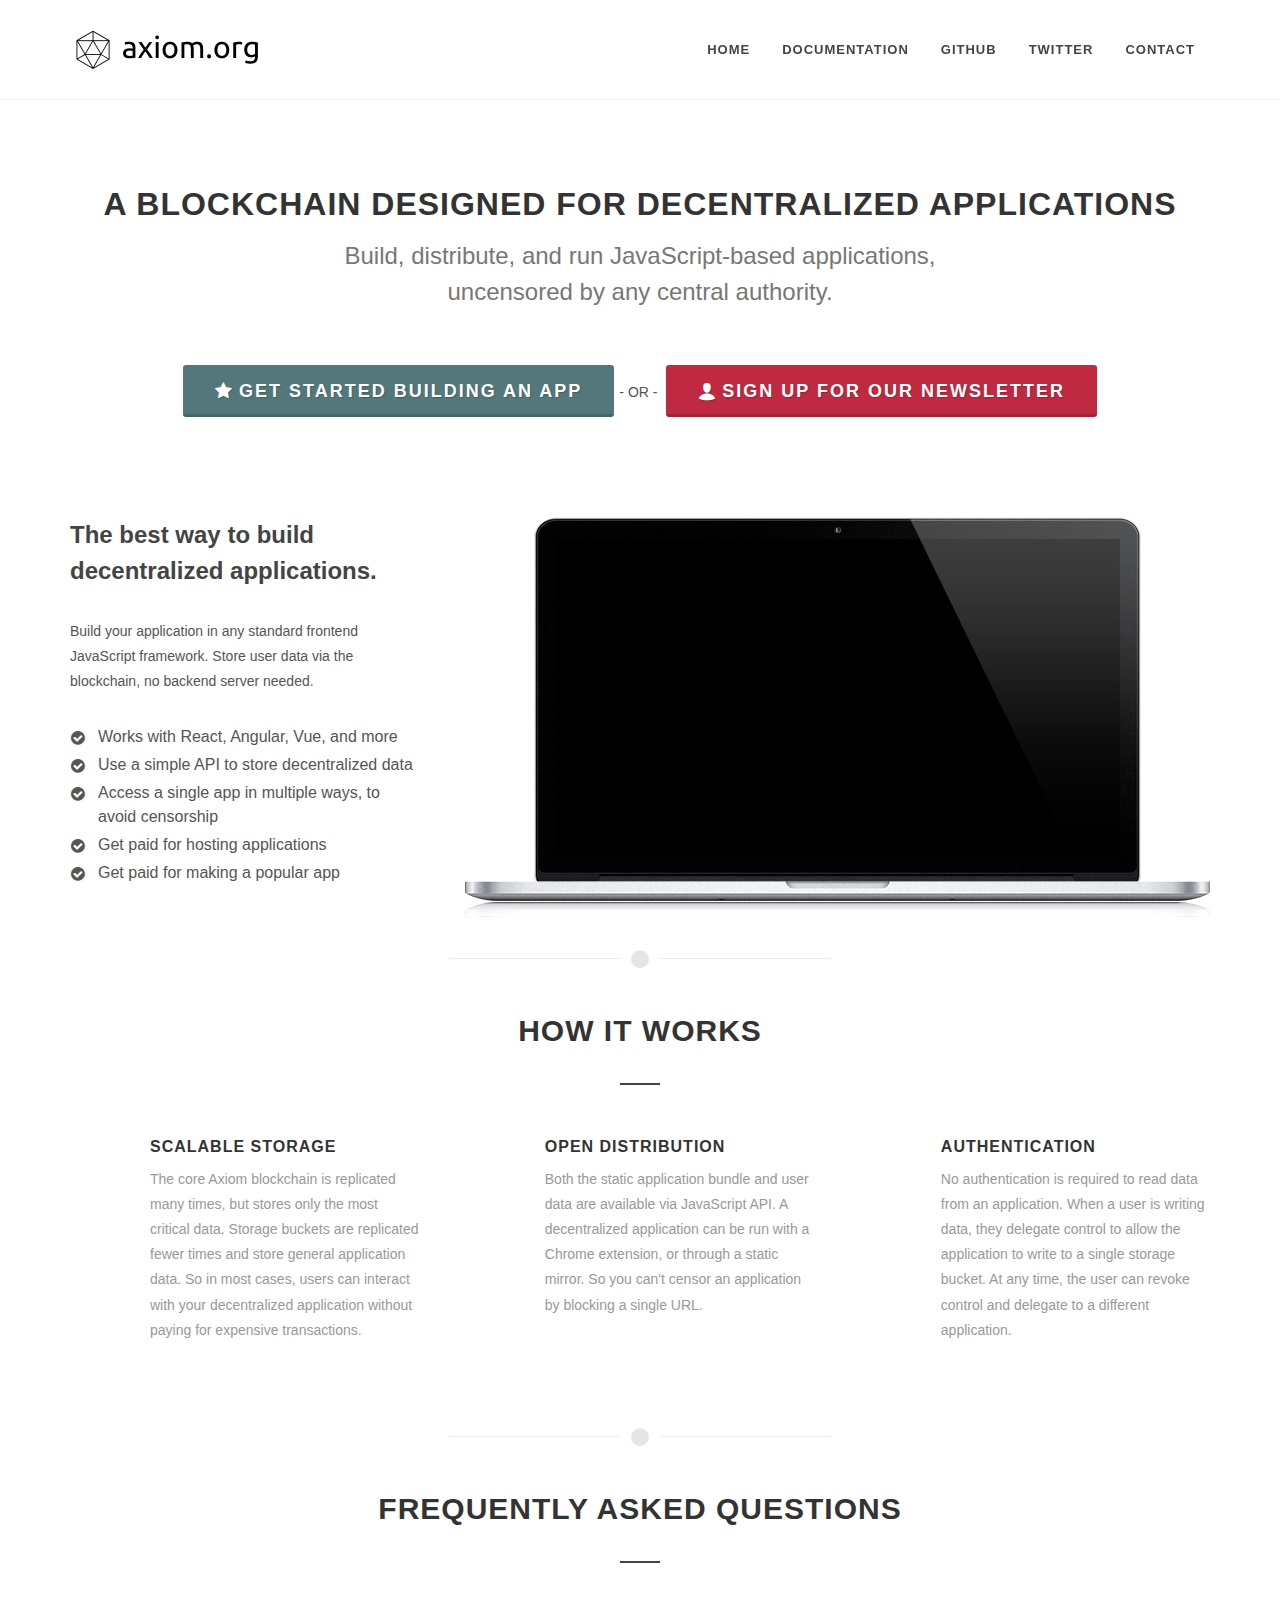
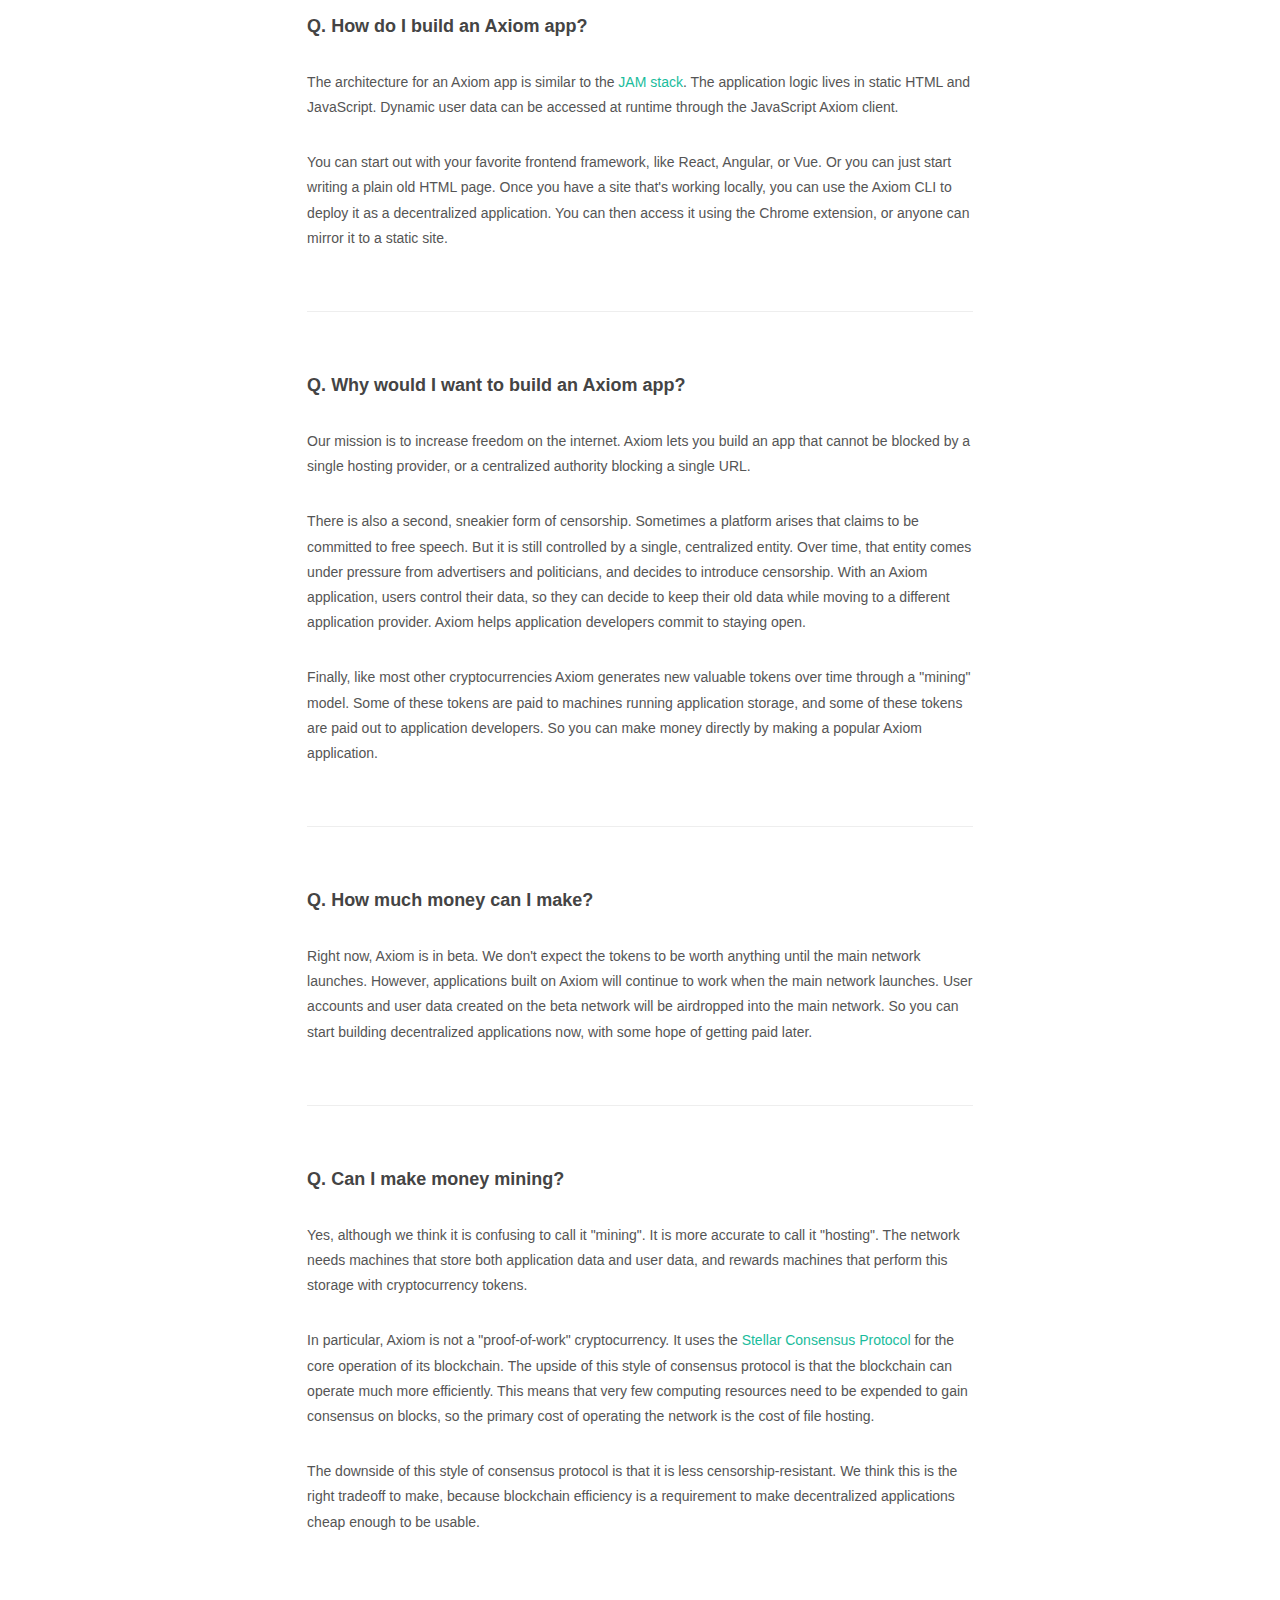
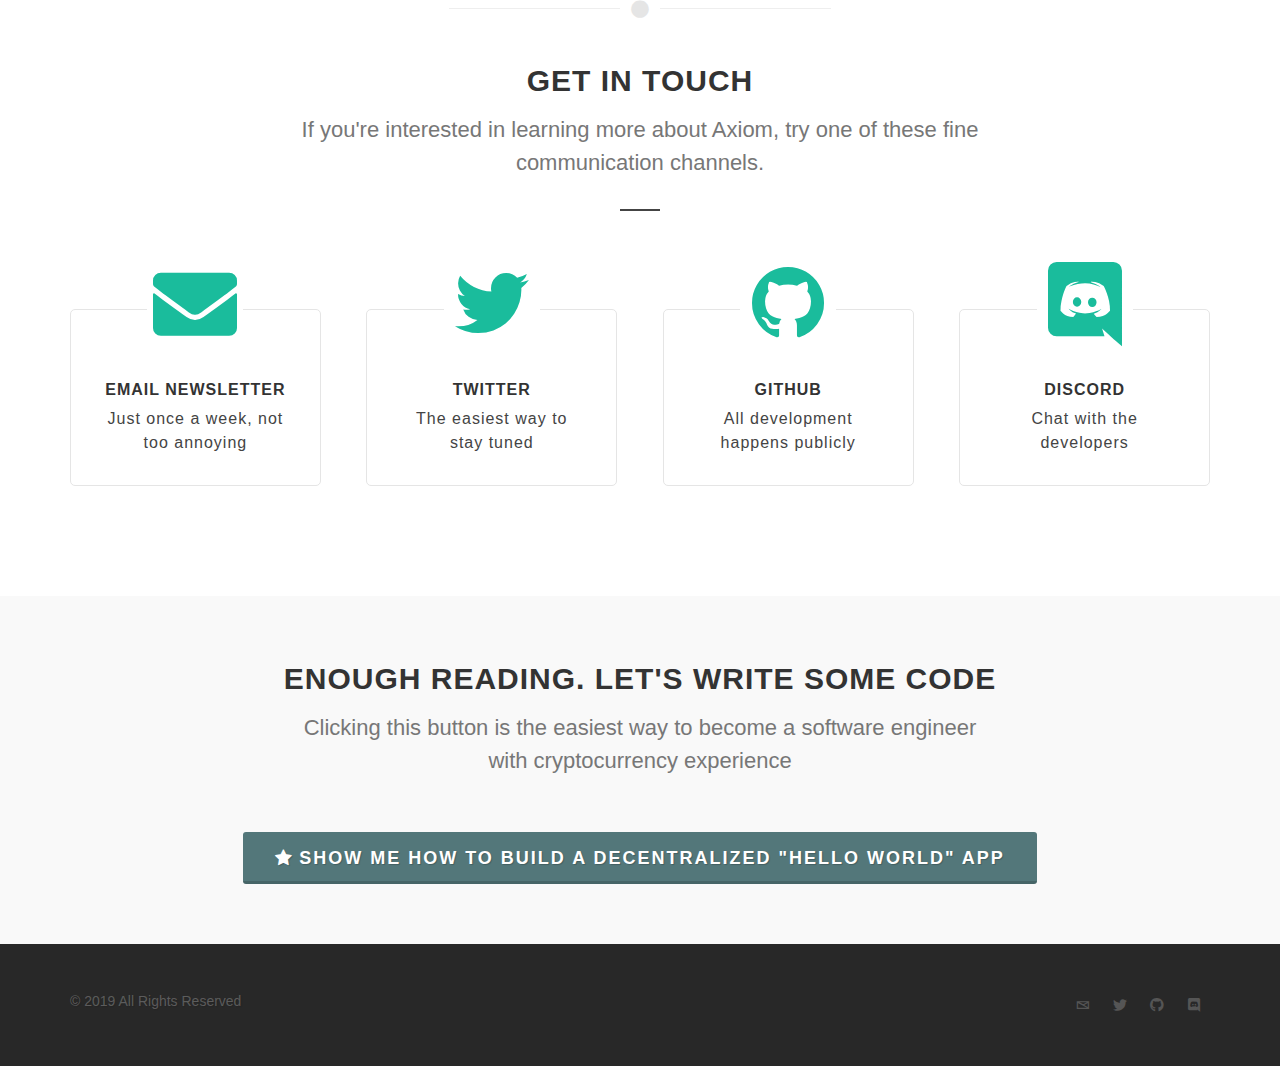
==== commit f30db81b: "Updates" ====
--- a/index.html
+++ b/index.html
@@ -1,4 +1,4 @@
-<!DOCTYPE html><html><head><meta charSet="utf-8"/><meta http-equiv="x-ua-compatible" content="ie=edge"/><meta name="viewport" content="width=device-width, initial-scale=1, shrink-to-fit=no"/><link rel="apple-touch-icon" sizes="180x180" href="/apple-touch-icon.png"/><link rel="icon" type="image/png" sizes="32x32" href="/favicon-32x32.png"/><link rel="icon" type="image/png" sizes="16x16" href="/favicon-16x16.png"/><link rel="manifest" href="/site.webmanifest"/><meta name="msapplication-TileColor" content="#da532c"/><meta name="theme-color" content="#ffffff"/><style data-href="/styles.1f402198d381c0c1d141.css">/*!
+<!DOCTYPE html><html><head><meta charSet="utf-8"/><meta http-equiv="x-ua-compatible" content="ie=edge"/><meta name="viewport" content="width=device-width, initial-scale=1, shrink-to-fit=no"/><link rel="apple-touch-icon" sizes="180x180" href="/apple-touch-icon.png"/><link rel="icon" type="image/png" sizes="32x32" href="/favicon-32x32.png"/><link rel="icon" type="image/png" sizes="16x16" href="/favicon-16x16.png"/><link rel="manifest" href="/site.webmanifest"/><meta name="msapplication-TileColor" content="#da532c"/><meta name="theme-color" content="#ffffff"/><style data-href="/styles.574479c52d99d811ff82.css">/*!
 Animate.css - http://daneden.me/animate
 Licensed under the MIT license - http://opensource.org/licenses/MIT
 
@@ -9,4 +9,4 @@
  * Copyright 2011-2019 The Bootstrap Authors
  * Copyright 2011-2019 Twitter, Inc.
  * Licensed under MIT (https://github.com/twbs/bootstrap/blob/master/LICENSE)
- */:root{--blue:#007bff;--indigo:#6610f2;--purple:#6f42c1;--pink:#e83e8c;--red:#dc3545;--orange:#fd7e14;--yellow:#ffc107;--green:#28a745;--teal:#20c997;--cyan:#17a2b8;--white:#fff;--gray:#6c757d;--gray-dark:#343a40;--primary:#007bff;--secondary:#6c757d;--success:#28a745;--info:#17a2b8;--warning:#ffc107;--danger:#dc3545;--light:#f8f9fa;--dark:#343a40;--breakpoint-xs:0;--breakpoint-sm:576px;--breakpoint-md:768px;--breakpoint-lg:992px;--breakpoint-xl:1200px;--font-family-sans-serif:-apple-system,BlinkMacSystemFont,"Segoe UI",Roboto,"Helvetica Neue",Arial,"Noto Sans",sans-serif,"Apple Color Emoji","Segoe UI Emoji","Segoe UI Symbol","Noto Color Emoji";--font-family-monospace:SFMono-Regular,Menlo,Monaco,Consolas,"Liberation Mono","Courier New",monospace}*,:after,:before{box-sizing:border-box}html{font-family:sans-serif;line-height:1.15;-webkit-text-size-adjust:100%;-webkit-tap-highlight-color:rgba(0,0,0,0)}article,aside,figcaption,figure,footer,header,hgroup,main,nav,section{display:block}body{margin:0;font-family:-apple-system,BlinkMacSystemFont,Segoe UI,Roboto,Helvetica Neue,Arial,Noto Sans,sans-serif,Apple Color Emoji,Segoe UI Emoji,Segoe UI Symbol,Noto Color Emoji;font-size:1rem;font-weight:400;color:#212529;text-align:left;background-color:#fff}[tabindex="-1"]:focus{outline:0!important}hr{box-sizing:content-box;height:0;overflow:visible}h1,h2,h3,h4,h5,h6{margin-top:0;margin-bottom:.5rem}p{margin-top:0;margin-bottom:1rem}abbr[data-original-title],abbr[title]{text-decoration:underline;-webkit-text-decoration:underline dotted;text-decoration:underline dotted;cursor:help;border-bottom:0;-webkit-text-decoration-skip-ink:none;text-decoration-skip-ink:none}address{font-style:normal;line-height:inherit}address,dl,ol,ul{margin-bottom:1rem}dl,ol,ul{margin-top:0}ol ol,ol ul,ul ol,ul ul{margin-bottom:0}dt{font-weight:700}dd{margin-bottom:.5rem;margin-left:0}blockquote{margin:0 0 1rem}b,strong{font-weight:bolder}small{font-size:80%}sub,sup{position:relative;font-size:75%;line-height:0;vertical-align:baseline}sub{bottom:-.25em}sup{top:-.5em}a{color:#007bff;text-decoration:none;background-color:transparent}a:hover{color:#0056b3;text-decoration:underline}a:not([href]):not([tabindex]),a:not([href]):not([tabindex]):focus,a:not([href]):not([tabindex]):hover{color:inherit;text-decoration:none}a:not([href]):not([tabindex]):focus{outline:0}code,kbd,pre,samp{font-family:SFMono-Regular,Menlo,Monaco,Consolas,Liberation Mono,Courier New,monospace;font-size:1em}pre{margin-top:0;margin-bottom:1rem;overflow:auto}figure{margin:0 0 1rem}img{border-style:none}img,svg{vertical-align:middle}svg{overflow:hidden}table{border-collapse:collapse}caption{padding-top:.75rem;padding-bottom:.75rem;color:#6c757d;text-align:left;caption-side:bottom}th{text-align:inherit}label{margin-bottom:.5rem}button{border-radius:0}button:focus{outline:1px dotted;outline:5px auto -webkit-focus-ring-color}button,input,optgroup,select,textarea{margin:0;font-family:inherit;font-size:inherit;line-height:inherit}button,input{overflow:visible}button,select{text-transform:none}select{word-wrap:normal}[type=button],[type=reset],[type=submit],button{-webkit-appearance:button}[type=button]:not(:disabled),[type=reset]:not(:disabled),[type=submit]:not(:disabled),button:not(:disabled){cursor:pointer}[type=button]::-moz-focus-inner,[type=reset]::-moz-focus-inner,[type=submit]::-moz-focus-inner,button::-moz-focus-inner{padding:0;border-style:none}input[type=checkbox],input[type=radio]{box-sizing:border-box;padding:0}input[type=date],input[type=datetime-local],input[type=month],input[type=time]{-webkit-appearance:listbox}textarea{overflow:auto;resize:vertical}fieldset{min-width:0;padding:0;margin:0;border:0}legend{display:block;width:100%;max-width:100%;padding:0;margin-bottom:.5rem;font-size:1.5rem;line-height:inherit;color:inherit;white-space:normal}progress{vertical-align:baseline}[type=number]::-webkit-inner-spin-button,[type=number]::-webkit-outer-spin-button{height:auto}[type=search]{outline-offset:-2px;-webkit-appearance:none}[type=search]::-webkit-search-decoration{-webkit-appearance:none}::-webkit-file-upload-button{font:inherit;-webkit-appearance:button}output{display:inline-block}summary{display:list-item;cursor:pointer}template{display:none}[hidden]{display:none!important}.h1,.h2,.h3,.h4,.h5,.h6,h1,h2,h3,h4,h5,h6{margin-bottom:.5rem;font-weight:500;line-height:1.2}.h1,h1{font-size:2.5rem}.h2,h2{font-size:2rem}.h3,h3{font-size:1.75rem}.h4,h4{font-size:1.5rem}.h5,h5{font-size:1.25rem}.h6,h6{font-size:1rem}.lead{font-size:1.25rem;font-weight:300}.display-1{font-size:6rem}.display-1,.display-2{font-weight:300;line-height:1.2}.display-2{font-size:5.5rem}.display-3{font-size:4.5rem}.display-3,.display-4{font-weight:300;line-height:1.2}.display-4{font-size:3.5rem}hr{margin-top:1rem;margin-bottom:1rem;border:0;border-top:1px solid rgba(0,0,0,.1)}.small,small{font-size:80%;font-weight:400}.mark,mark{padding:.2em;background-color:#fcf8e3}.list-inline,.list-unstyled{padding-left:0;list-style:none}.list-inline-item{display:inline-block}.list-inline-item:not(:last-child){margin-right:.5rem}.initialism{font-size:90%;text-transform:uppercase}.blockquote{margin-bottom:1rem;font-size:1.25rem}.blockquote-footer{display:block;font-size:80%;color:#6c757d}.blockquote-footer:before{content:"\2014\A0"}.img-fluid,.img-thumbnail{max-width:100%;height:auto}.img-thumbnail{padding:.25rem;background-color:#fff;border:1px solid #dee2e6;border-radius:.25rem}.figure{display:inline-block}.figure-img{margin-bottom:.5rem;line-height:1}.figure-caption{font-size:90%;color:#6c757d}code{font-size:87.5%;color:#e83e8c;word-break:break-word}a>code{color:inherit}kbd{padding:.2rem .4rem;font-size:87.5%;color:#fff;background-color:#212529;border-radius:.2rem}kbd kbd{padding:0;font-size:100%;font-weight:700}pre{display:block;font-size:87.5%;color:#212529}pre code{font-size:inherit;color:inherit;word-break:normal}.pre-scrollable{max-height:340px;overflow-y:scroll}.container{width:100%;padding-right:15px;padding-left:15px;margin-right:auto;margin-left:auto}@media (min-width:768px){.container{max-width:720px}}@media (min-width:992px){.container{max-width:960px}}@media (min-width:1200px){.container{max-width:1140px}}.container-fluid{width:100%;padding-right:15px;padding-left:15px;margin-right:auto;margin-left:auto}.row{display:flex;flex-wrap:wrap;margin-right:-15px;margin-left:-15px}.no-gutters{margin-right:0;margin-left:0}.no-gutters>.col,.no-gutters>[class*=col-]{padding-right:0;padding-left:0}.col,.col-1,.col-2,.col-3,.col-4,.col-5,.col-6,.col-7,.col-8,.col-9,.col-10,.col-11,.col-12,.col-auto,.col-lg,.col-lg-1,.col-lg-2,.col-lg-3,.col-lg-4,.col-lg-5,.col-lg-6,.col-lg-7,.col-lg-8,.col-lg-9,.col-lg-10,.col-lg-11,.col-lg-12,.col-lg-auto,.col-md,.col-md-1,.col-md-2,.col-md-3,.col-md-4,.col-md-5,.col-md-6,.col-md-7,.col-md-8,.col-md-9,.col-md-10,.col-md-11,.col-md-12,.col-md-auto,.col-sm,.col-sm-1,.col-sm-2,.col-sm-3,.col-sm-4,.col-sm-5,.col-sm-6,.col-sm-7,.col-sm-8,.col-sm-9,.col-sm-10,.col-sm-11,.col-sm-12,.col-sm-auto,.col-xl,.col-xl-1,.col-xl-2,.col-xl-3,.col-xl-4,.col-xl-5,.col-xl-6,.col-xl-7,.col-xl-8,.col-xl-9,.col-xl-10,.col-xl-11,.col-xl-12,.col-xl-auto{position:relative;width:100%;padding-right:15px;padding-left:15px}.col{flex-basis:0;flex-grow:1;max-width:100%}.col-auto{flex:0 0 auto;width:auto;max-width:100%}.col-1{flex:0 0 8.333333%;max-width:8.333333%}.col-2{flex:0 0 16.666667%;max-width:16.666667%}.col-3{flex:0 0 25%;max-width:25%}.col-4{flex:0 0 33.333333%;max-width:33.333333%}.col-5{flex:0 0 41.666667%;max-width:41.666667%}.col-6{flex:0 0 50%;max-width:50%}.col-7{flex:0 0 58.333333%;max-width:58.333333%}.col-8{flex:0 0 66.666667%;max-width:66.666667%}.col-9{flex:0 0 75%;max-width:75%}.col-10{flex:0 0 83.333333%;max-width:83.333333%}.col-11{flex:0 0 91.666667%;max-width:91.666667%}.col-12{flex:0 0 100%;max-width:100%}.order-first{order:-1}.order-last{order:13}.order-0{order:0}.order-1{order:1}.order-2{order:2}.order-3{order:3}.order-4{order:4}.order-5{order:5}.order-6{order:6}.order-7{order:7}.order-8{order:8}.order-9{order:9}.order-10{order:10}.order-11{order:11}.order-12{order:12}.offset-1{margin-left:8.333333%}.offset-2{margin-left:16.666667%}.offset-3{margin-left:25%}.offset-4{margin-left:33.333333%}.offset-5{margin-left:41.666667%}.offset-6{margin-left:50%}.offset-7{margin-left:58.333333%}.offset-8{margin-left:66.666667%}.offset-9{margin-left:75%}.offset-10{margin-left:83.333333%}.offset-11{margin-left:91.666667%}@media (min-width:576px){.col-sm{flex-basis:0;flex-grow:1;max-width:100%}.col-sm-auto{flex:0 0 auto;width:auto;max-width:100%}.col-sm-1{flex:0 0 8.333333%;max-width:8.333333%}.col-sm-2{flex:0 0 16.666667%;max-width:16.666667%}.col-sm-3{flex:0 0 25%;max-width:25%}.col-sm-4{flex:0 0 33.333333%;max-width:33.333333%}.col-sm-5{flex:0 0 41.666667%;max-width:41.666667%}.col-sm-6{flex:0 0 50%;max-width:50%}.col-sm-7{flex:0 0 58.333333%;max-width:58.333333%}.col-sm-8{flex:0 0 66.666667%;max-width:66.666667%}.col-sm-9{flex:0 0 75%;max-width:75%}.col-sm-10{flex:0 0 83.333333%;max-width:83.333333%}.col-sm-11{flex:0 0 91.666667%;max-width:91.666667%}.col-sm-12{flex:0 0 100%;max-width:100%}.order-sm-first{order:-1}.order-sm-last{order:13}.order-sm-0{order:0}.order-sm-1{order:1}.order-sm-2{order:2}.order-sm-3{order:3}.order-sm-4{order:4}.order-sm-5{order:5}.order-sm-6{order:6}.order-sm-7{order:7}.order-sm-8{order:8}.order-sm-9{order:9}.order-sm-10{order:10}.order-sm-11{order:11}.order-sm-12{order:12}.offset-sm-0{margin-left:0}.offset-sm-1{margin-left:8.333333%}.offset-sm-2{margin-left:16.666667%}.offset-sm-3{margin-left:25%}.offset-sm-4{margin-left:33.333333%}.offset-sm-5{margin-left:41.666667%}.offset-sm-6{margin-left:50%}.offset-sm-7{margin-left:58.333333%}.offset-sm-8{margin-left:66.666667%}.offset-sm-9{margin-left:75%}.offset-sm-10{margin-left:83.333333%}.offset-sm-11{margin-left:91.666667%}}@media (min-width:768px){.col-md{flex-basis:0;flex-grow:1;max-width:100%}.col-md-auto{flex:0 0 auto;width:auto;max-width:100%}.col-md-1{flex:0 0 8.333333%;max-width:8.333333%}.col-md-2{flex:0 0 16.666667%;max-width:16.666667%}.col-md-3{flex:0 0 25%;max-width:25%}.col-md-4{flex:0 0 33.333333%;max-width:33.333333%}.col-md-5{flex:0 0 41.666667%;max-width:41.666667%}.col-md-6{flex:0 0 50%;max-width:50%}.col-md-7{flex:0 0 58.333333%;max-width:58.333333%}.col-md-8{flex:0 0 66.666667%;max-width:66.666667%}.col-md-9{flex:0 0 75%;max-width:75%}.col-md-10{flex:0 0 83.333333%;max-width:83.333333%}.col-md-11{flex:0 0 91.666667%;max-width:91.666667%}.col-md-12{flex:0 0 100%;max-width:100%}.order-md-first{order:-1}.order-md-last{order:13}.order-md-0{order:0}.order-md-1{order:1}.order-md-2{order:2}.order-md-3{order:3}.order-md-4{order:4}.order-md-5{order:5}.order-md-6{order:6}.order-md-7{order:7}.order-md-8{order:8}.order-md-9{order:9}.order-md-10{order:10}.order-md-11{order:11}.order-md-12{order:12}.offset-md-0{margin-left:0}.offset-md-1{margin-left:8.333333%}.offset-md-2{margin-left:16.666667%}.offset-md-3{margin-left:25%}.offset-md-4{margin-left:33.333333%}.offset-md-5{margin-left:41.666667%}.offset-md-6{margin-left:50%}.offset-md-7{margin-left:58.333333%}.offset-md-8{margin-left:66.666667%}.offset-md-9{margin-left:75%}.offset-md-10{margin-left:83.333333%}.offset-md-11{margin-left:91.666667%}}@media (min-width:992px){.col-lg{flex-basis:0;flex-grow:1;max-width:100%}.col-lg-auto{flex:0 0 auto;width:auto;max-width:100%}.col-lg-1{flex:0 0 8.333333%;max-width:8.333333%}.col-lg-2{flex:0 0 16.666667%;max-width:16.666667%}.col-lg-3{flex:0 0 25%;max-width:25%}.col-lg-4{flex:0 0 33.333333%;max-width:33.333333%}.col-lg-5{flex:0 0 41.666667%;max-width:41.666667%}.col-lg-6{flex:0 0 50%;max-width:50%}.col-lg-7{flex:0 0 58.333333%;max-width:58.333333%}.col-lg-8{flex:0 0 66.666667%;max-width:66.666667%}.col-lg-9{flex:0 0 75%;max-width:75%}.col-lg-10{flex:0 0 83.333333%;max-width:83.333333%}.col-lg-11{flex:0 0 91.666667%;max-width:91.666667%}.col-lg-12{flex:0 0 100%;max-width:100%}.order-lg-first{order:-1}.order-lg-last{order:13}.order-lg-0{order:0}.order-lg-1{order:1}.order-lg-2{order:2}.order-lg-3{order:3}.order-lg-4{order:4}.order-lg-5{order:5}.order-lg-6{order:6}.order-lg-7{order:7}.order-lg-8{order:8}.order-lg-9{order:9}.order-lg-10{order:10}.order-lg-11{order:11}.order-lg-12{order:12}.offset-lg-0{margin-left:0}.offset-lg-1{margin-left:8.333333%}.offset-lg-2{margin-left:16.666667%}.offset-lg-3{margin-left:25%}.offset-lg-4{margin-left:33.333333%}.offset-lg-5{margin-left:41.666667%}.offset-lg-6{margin-left:50%}.offset-lg-7{margin-left:58.333333%}.offset-lg-8{margin-left:66.666667%}.offset-lg-9{margin-left:75%}.offset-lg-10{margin-left:83.333333%}.offset-lg-11{margin-left:91.666667%}}@media (min-width:1200px){.col-xl{flex-basis:0;flex-grow:1;max-width:100%}.col-xl-auto{flex:0 0 auto;width:auto;max-width:100%}.col-xl-1{flex:0 0 8.333333%;max-width:8.333333%}.col-xl-2{flex:0 0 16.666667%;max-width:16.666667%}.col-xl-3{flex:0 0 25%;max-width:25%}.col-xl-4{flex:0 0 33.333333%;max-width:33.333333%}.col-xl-5{flex:0 0 41.666667%;max-width:41.666667%}.col-xl-6{flex:0 0 50%;max-width:50%}.col-xl-7{flex:0 0 58.333333%;max-width:58.333333%}.col-xl-8{flex:0 0 66.666667%;max-width:66.666667%}.col-xl-9{flex:0 0 75%;max-width:75%}.col-xl-10{flex:0 0 83.333333%;max-width:83.333333%}.col-xl-11{flex:0 0 91.666667%;max-width:91.666667%}.col-xl-12{flex:0 0 100%;max-width:100%}.order-xl-first{order:-1}.order-xl-last{order:13}.order-xl-0{order:0}.order-xl-1{order:1}.order-xl-2{order:2}.order-xl-3{order:3}.order-xl-4{order:4}.order-xl-5{order:5}.order-xl-6{order:6}.order-xl-7{order:7}.order-xl-8{order:8}.order-xl-9{order:9}.order-xl-10{order:10}.order-xl-11{order:11}.order-xl-12{order:12}.offset-xl-0{margin-left:0}.offset-xl-1{margin-left:8.333333%}.offset-xl-2{margin-left:16.666667%}.offset-xl-3{margin-left:25%}.offset-xl-4{margin-left:33.333333%}.offset-xl-5{margin-left:41.666667%}.offset-xl-6{margin-left:50%}.offset-xl-7{margin-left:58.333333%}.offset-xl-8{margin-left:66.666667%}.offset-xl-9{margin-left:75%}.offset-xl-10{margin-left:83.333333%}.offset-xl-11{margin-left:91.666667%}}.table{width:100%;margin-bottom:1rem;color:#212529}.table td,.table th{padding:.75rem;vertical-align:top;border-top:1px solid #dee2e6}.table thead th{vertical-align:bottom;border-bottom:2px solid #dee2e6}.table tbody+tbody{border-top:2px solid #dee2e6}.table-sm td,.table-sm th{padding:.3rem}.table-bordered,.table-bordered td,.table-bordered th{border:1px solid #dee2e6}.table-bordered thead td,.table-bordered thead th{border-bottom-width:2px}.table-borderless tbody+tbody,.table-borderless td,.table-borderless th,.table-borderless thead th{border:0}.table-striped tbody tr:nth-of-type(odd){background-color:rgba(0,0,0,.05)}.table-hover tbody tr:hover{color:#212529;background-color:rgba(0,0,0,.075)}.table-primary,.table-primary>td,.table-primary>th{background-color:#b8daff}.table-primary tbody+tbody,.table-primary td,.table-primary th,.table-primary thead th{border-color:#7abaff}.table-hover .table-primary:hover,.table-hover .table-primary:hover>td,.table-hover .table-primary:hover>th{background-color:#9fcdff}.table-secondary,.table-secondary>td,.table-secondary>th{background-color:#d6d8db}.table-secondary tbody+tbody,.table-secondary td,.table-secondary th,.table-secondary thead th{border-color:#b3b7bb}.table-hover .table-secondary:hover,.table-hover .table-secondary:hover>td,.table-hover .table-secondary:hover>th{background-color:#c8cbcf}.table-success,.table-success>td,.table-success>th{background-color:#c3e6cb}.table-success tbody+tbody,.table-success td,.table-success th,.table-success thead th{border-color:#8fd19e}.table-hover .table-success:hover,.table-hover .table-success:hover>td,.table-hover .table-success:hover>th{background-color:#b1dfbb}.table-info,.table-info>td,.table-info>th{background-color:#bee5eb}.table-info tbody+tbody,.table-info td,.table-info th,.table-info thead th{border-color:#86cfda}.table-hover .table-info:hover,.table-hover .table-info:hover>td,.table-hover .table-info:hover>th{background-color:#abdde5}.table-warning,.table-warning>td,.table-warning>th{background-color:#ffeeba}.table-warning tbody+tbody,.table-warning td,.table-warning th,.table-warning thead th{border-color:#ffdf7e}.table-hover .table-warning:hover,.table-hover .table-warning:hover>td,.table-hover .table-warning:hover>th{background-color:#ffe8a1}.table-danger,.table-danger>td,.table-danger>th{background-color:#f5c6cb}.table-danger tbody+tbody,.table-danger td,.table-danger th,.table-danger thead th{border-color:#ed969e}.table-hover .table-danger:hover,.table-hover .table-danger:hover>td,.table-hover .table-danger:hover>th{background-color:#f1b0b7}.table-light,.table-light>td,.table-light>th{background-color:#fdfdfe}.table-light tbody+tbody,.table-light td,.table-light th,.table-light thead th{border-color:#fbfcfc}.table-hover .table-light:hover,.table-hover .table-light:hover>td,.table-hover .table-light:hover>th{background-color:#ececf6}.table-dark,.table-dark>td,.table-dark>th{background-color:#c6c8ca}.table-dark tbody+tbody,.table-dark td,.table-dark th,.table-dark thead th{border-color:#95999c}.table-hover .table-dark:hover,.table-hover .table-dark:hover>td,.table-hover .table-dark:hover>th{background-color:#b9bbbe}.table-active,.table-active>td,.table-active>th,.table-hover .table-active:hover,.table-hover .table-active:hover>td,.table-hover .table-active:hover>th{background-color:rgba(0,0,0,.075)}.table .thead-dark th{color:#fff;background-color:#343a40;border-color:#454d55}.table .thead-light th{color:#495057;background-color:#e9ecef;border-color:#dee2e6}.table-dark{color:#fff;background-color:#343a40}.table-dark td,.table-dark th,.table-dark thead th{border-color:#454d55}.table-dark.table-bordered{border:0}.table-dark.table-striped tbody tr:nth-of-type(odd){background-color:hsla(0,0%,100%,.05)}.table-dark.table-hover tbody tr:hover{color:#fff;background-color:hsla(0,0%,100%,.075)}@media (max-width:575.98px){.table-responsive-sm{display:block;width:100%;overflow-x:auto;-webkit-overflow-scrolling:touch}.table-responsive-sm>.table-bordered{border:0}}@media (max-width:767.98px){.table-responsive-md{display:block;width:100%;overflow-x:auto;-webkit-overflow-scrolling:touch}.table-responsive-md>.table-bordered{border:0}}@media (max-width:991.98px){.table-responsive-lg{display:block;width:100%;overflow-x:auto;-webkit-overflow-scrolling:touch}.table-responsive-lg>.table-bordered{border:0}}@media (max-width:1199.98px){.table-responsive-xl{display:block;width:100%;overflow-x:auto;-webkit-overflow-scrolling:touch}.table-responsive-xl>.table-bordered{border:0}}.table-responsive{display:block;width:100%;overflow-x:auto;-webkit-overflow-scrolling:touch}.table-responsive>.table-bordered{border:0}.form-control{display:block;width:100%;height:calc(1.5em + .75rem + 2px);padding:.375rem .75rem;font-size:1rem;font-weight:400;line-height:1.5;color:#495057;background-color:#fff;background-clip:padding-box;border:1px solid #ced4da;border-radius:.25rem;-webkit-transition:border-color .15s ease-in-out,box-shadow .15s ease-in-out;transition:border-color .15s ease-in-out,box-shadow .15s ease-in-out}@media (prefers-reduced-motion:reduce){.form-control{-webkit-transition:none;transition:none}}.form-control::-ms-expand{background-color:transparent;border:0}.form-control:focus{color:#495057;background-color:#fff;border-color:#80bdff;outline:0;box-shadow:0 0 0 .2rem rgba(0,123,255,.25)}.form-control::-webkit-input-placeholder{color:#6c757d;opacity:1}.form-control::-moz-placeholder{color:#6c757d;opacity:1}.form-control:-ms-input-placeholder{color:#6c757d;opacity:1}.form-control::-ms-input-placeholder{color:#6c757d;opacity:1}.form-control::placeholder{color:#6c757d;opacity:1}.form-control:disabled,.form-control[readonly]{background-color:#e9ecef;opacity:1}select.form-control:focus::-ms-value{color:#495057;background-color:#fff}.form-control-file,.form-control-range{display:block;width:100%}.col-form-label{padding-top:calc(.375rem + 1px);padding-bottom:calc(.375rem + 1px);margin-bottom:0;font-size:inherit;line-height:1.5}.col-form-label-lg{padding-top:calc(.5rem + 1px);padding-bottom:calc(.5rem + 1px);font-size:1.25rem;line-height:1.5}.col-form-label-sm{padding-top:calc(.25rem + 1px);padding-bottom:calc(.25rem + 1px);font-size:.875rem;line-height:1.5}.form-control-plaintext{display:block;width:100%;padding-top:.375rem;padding-bottom:.375rem;margin-bottom:0;line-height:1.5;color:#212529;background-color:transparent;border:solid transparent;border-width:1px 0}.form-control-plaintext.form-control-lg,.form-control-plaintext.form-control-sm{padding-right:0;padding-left:0}.form-control-sm{height:calc(1.5em + .5rem + 2px);padding:.25rem .5rem;font-size:.875rem;line-height:1.5;border-radius:.2rem}.form-control-lg{height:calc(1.5em + 1rem + 2px);padding:.5rem 1rem;font-size:1.25rem;line-height:1.5;border-radius:.3rem}select.form-control[multiple],select.form-control[size],textarea.form-control{height:auto}.form-group{margin-bottom:1rem}.form-text{display:block;margin-top:.25rem}.form-row{display:flex;flex-wrap:wrap;margin-right:-5px;margin-left:-5px}.form-row>.col,.form-row>[class*=col-]{padding-right:5px;padding-left:5px}.form-check{position:relative;display:block;padding-left:1.25rem}.form-check-input{position:absolute;margin-top:.3rem;margin-left:-1.25rem}.form-check-input:disabled~.form-check-label{color:#6c757d}.form-check-label{margin-bottom:0}.form-check-inline{display:inline-flex;align-items:center;padding-left:0;margin-right:.75rem}.form-check-inline .form-check-input{position:static;margin-top:0;margin-right:.3125rem;margin-left:0}.valid-feedback{display:none;width:100%;margin-top:.25rem;font-size:80%;color:#28a745}.valid-tooltip{position:absolute;top:100%;z-index:5;display:none;max-width:100%;padding:.25rem .5rem;margin-top:.1rem;font-size:.875rem;line-height:1.5;color:#fff;background-color:rgba(40,167,69,.9);border-radius:.25rem}.form-control.is-valid,.was-validated .form-control:valid{border-color:#28a745;padding-right:calc(1.5em + .75rem);background-image:url("data:image/svg+xml;charset=utf-8,%3Csvg xmlns='http://www.w3.org/2000/svg' viewBox='0 0 8 8'%3E%3Cpath fill='%2328a745' d='M2.3 6.73L.6 4.53c-.4-1.04.46-1.4 1.1-.8l1.1 1.4 3.4-3.8c.6-.63 1.6-.27 1.2.7l-4 4.6c-.43.5-.8.4-1.1.1z'/%3E%3C/svg%3E");background-repeat:no-repeat;background-position:100% calc(.375em + .1875rem);background-size:calc(.75em + .375rem) calc(.75em + .375rem)}.form-control.is-valid:focus,.was-validated .form-control:valid:focus{border-color:#28a745;box-shadow:0 0 0 .2rem rgba(40,167,69,.25)}.form-control.is-valid~.valid-feedback,.form-control.is-valid~.valid-tooltip,.was-validated .form-control:valid~.valid-feedback,.was-validated .form-control:valid~.valid-tooltip{display:block}.was-validated textarea.form-control:valid,textarea.form-control.is-valid{padding-right:calc(1.5em + .75rem);background-position:top calc(.375em + .1875rem) right calc(.375em + .1875rem)}.custom-select.is-valid,.was-validated .custom-select:valid{border-color:#28a745;padding-right:calc((3em + 2.25rem)/4 + 1.75rem);background:url("data:image/svg+xml;charset=utf-8,%3Csvg xmlns='http://www.w3.org/2000/svg' viewBox='0 0 4 5'%3E%3Cpath fill='%23343a40' d='M2 0L0 2h4zm0 5L0 3h4z'/%3E%3C/svg%3E") no-repeat right .75rem center/8px 10px,url("data:image/svg+xml;charset=utf-8,%3Csvg xmlns='http://www.w3.org/2000/svg' viewBox='0 0 8 8'%3E%3Cpath fill='%2328a745' d='M2.3 6.73L.6 4.53c-.4-1.04.46-1.4 1.1-.8l1.1 1.4 3.4-3.8c.6-.63 1.6-.27 1.2.7l-4 4.6c-.43.5-.8.4-1.1.1z'/%3E%3C/svg%3E") #fff no-repeat center right 1.75rem/calc(.75em + .375rem) calc(.75em + .375rem)}.custom-select.is-valid:focus,.was-validated .custom-select:valid:focus{border-color:#28a745;box-shadow:0 0 0 .2rem rgba(40,167,69,.25)}.custom-select.is-valid~.valid-feedback,.custom-select.is-valid~.valid-tooltip,.form-control-file.is-valid~.valid-feedback,.form-control-file.is-valid~.valid-tooltip,.was-validated .custom-select:valid~.valid-feedback,.was-validated .custom-select:valid~.valid-tooltip,.was-validated .form-control-file:valid~.valid-feedback,.was-validated .form-control-file:valid~.valid-tooltip{display:block}.form-check-input.is-valid~.form-check-label,.was-validated .form-check-input:valid~.form-check-label{color:#28a745}.form-check-input.is-valid~.valid-feedback,.form-check-input.is-valid~.valid-tooltip,.was-validated .form-check-input:valid~.valid-feedback,.was-validated .form-check-input:valid~.valid-tooltip{display:block}.custom-control-input.is-valid~.custom-control-label,.was-validated .custom-control-input:valid~.custom-control-label{color:#28a745}.custom-control-input.is-valid~.custom-control-label:before,.was-validated .custom-control-input:valid~.custom-control-label:before{border-color:#28a745}.custom-control-input.is-valid~.valid-feedback,.custom-control-input.is-valid~.valid-tooltip,.was-validated .custom-control-input:valid~.valid-feedback,.was-validated .custom-control-input:valid~.valid-tooltip{display:block}.custom-control-input.is-valid:checked~.custom-control-label:before,.was-validated .custom-control-input:valid:checked~.custom-control-label:before{border-color:#34ce57;background-color:#34ce57}.custom-control-input.is-valid:focus~.custom-control-label:before,.was-validated .custom-control-input:valid:focus~.custom-control-label:before{box-shadow:0 0 0 .2rem rgba(40,167,69,.25)}.custom-control-input.is-valid:focus:not(:checked)~.custom-control-label:before,.custom-file-input.is-valid~.custom-file-label,.was-validated .custom-control-input:valid:focus:not(:checked)~.custom-control-label:before,.was-validated .custom-file-input:valid~.custom-file-label{border-color:#28a745}.custom-file-input.is-valid~.valid-feedback,.custom-file-input.is-valid~.valid-tooltip,.was-validated .custom-file-input:valid~.valid-feedback,.was-validated .custom-file-input:valid~.valid-tooltip{display:block}.custom-file-input.is-valid:focus~.custom-file-label,.was-validated .custom-file-input:valid:focus~.custom-file-label{border-color:#28a745;box-shadow:0 0 0 .2rem rgba(40,167,69,.25)}.invalid-feedback{display:none;width:100%;margin-top:.25rem;font-size:80%;color:#dc3545}.invalid-tooltip{position:absolute;top:100%;z-index:5;display:none;max-width:100%;padding:.25rem .5rem;margin-top:.1rem;font-size:.875rem;line-height:1.5;color:#fff;background-color:rgba(220,53,69,.9);border-radius:.25rem}.form-control.is-invalid,.was-validated .form-control:invalid{border-color:#dc3545;padding-right:calc(1.5em + .75rem);background-image:url("data:image/svg+xml;charset=utf-8,%3Csvg xmlns='http://www.w3.org/2000/svg' fill='%23dc3545' viewBox='-2 -2 7 7'%3E%3Cpath stroke='%23dc3545' d='M0 0l3 3m0-3L0 3'/%3E%3Ccircle r='.5'/%3E%3Ccircle cx='3' r='.5'/%3E%3Ccircle cy='3' r='.5'/%3E%3Ccircle cx='3' cy='3' r='.5'/%3E%3C/svg%3E");background-repeat:no-repeat;background-position:100% calc(.375em + .1875rem);background-size:calc(.75em + .375rem) calc(.75em + .375rem)}.form-control.is-invalid:focus,.was-validated .form-control:invalid:focus{border-color:#dc3545;box-shadow:0 0 0 .2rem rgba(220,53,69,.25)}.form-control.is-invalid~.invalid-feedback,.form-control.is-invalid~.invalid-tooltip,.was-validated .form-control:invalid~.invalid-feedback,.was-validated .form-control:invalid~.invalid-tooltip{display:block}.was-validated textarea.form-control:invalid,textarea.form-control.is-invalid{padding-right:calc(1.5em + .75rem);background-position:top calc(.375em + .1875rem) right calc(.375em + .1875rem)}.custom-select.is-invalid,.was-validated .custom-select:invalid{border-color:#dc3545;padding-right:calc((3em + 2.25rem)/4 + 1.75rem);background:url("data:image/svg+xml;charset=utf-8,%3Csvg xmlns='http://www.w3.org/2000/svg' viewBox='0 0 4 5'%3E%3Cpath fill='%23343a40' d='M2 0L0 2h4zm0 5L0 3h4z'/%3E%3C/svg%3E") no-repeat right .75rem center/8px 10px,url("data:image/svg+xml;charset=utf-8,%3Csvg xmlns='http://www.w3.org/2000/svg' fill='%23dc3545' viewBox='-2 -2 7 7'%3E%3Cpath stroke='%23dc3545' d='M0 0l3 3m0-3L0 3'/%3E%3Ccircle r='.5'/%3E%3Ccircle cx='3' r='.5'/%3E%3Ccircle cy='3' r='.5'/%3E%3Ccircle cx='3' cy='3' r='.5'/%3E%3C/svg%3E") #fff no-repeat center right 1.75rem/calc(.75em + .375rem) calc(.75em + .375rem)}.custom-select.is-invalid:focus,.was-validated .custom-select:invalid:focus{border-color:#dc3545;box-shadow:0 0 0 .2rem rgba(220,53,69,.25)}.custom-select.is-invalid~.invalid-feedback,.custom-select.is-invalid~.invalid-tooltip,.form-control-file.is-invalid~.invalid-feedback,.form-control-file.is-invalid~.invalid-tooltip,.was-validated .custom-select:invalid~.invalid-feedback,.was-validated .custom-select:invalid~.invalid-tooltip,.was-validated .form-control-file:invalid~.invalid-feedback,.was-validated .form-control-file:invalid~.invalid-tooltip{display:block}.form-check-input.is-invalid~.form-check-label,.was-validated .form-check-input:invalid~.form-check-label{color:#dc3545}.form-check-input.is-invalid~.invalid-feedback,.form-check-input.is-invalid~.invalid-tooltip,.was-validated .form-check-input:invalid~.invalid-feedback,.was-validated .form-check-input:invalid~.invalid-tooltip{display:block}.custom-control-input.is-invalid~.custom-control-label,.was-validated .custom-control-input:invalid~.custom-control-label{color:#dc3545}.custom-control-input.is-invalid~.custom-control-label:before,.was-validated .custom-control-input:invalid~.custom-control-label:before{border-color:#dc3545}.custom-control-input.is-invalid~.invalid-feedback,.custom-control-input.is-invalid~.invalid-tooltip,.was-validated .custom-control-input:invalid~.invalid-feedback,.was-validated .custom-control-input:invalid~.invalid-tooltip{display:block}.custom-control-input.is-invalid:checked~.custom-control-label:before,.was-validated .custom-control-input:invalid:checked~.custom-control-label:before{border-color:#e4606d;background-color:#e4606d}.custom-control-input.is-invalid:focus~.custom-control-label:before,.was-validated .custom-control-input:invalid:focus~.custom-control-label:before{box-shadow:0 0 0 .2rem rgba(220,53,69,.25)}.custom-control-input.is-invalid:focus:not(:checked)~.custom-control-label:before,.custom-file-input.is-invalid~.custom-file-label,.was-validated .custom-control-input:invalid:focus:not(:checked)~.custom-control-label:before,.was-validated .custom-file-input:invalid~.custom-file-label{border-color:#dc3545}.custom-file-input.is-invalid~.invalid-feedback,.custom-file-input.is-invalid~.invalid-tooltip,.was-validated .custom-file-input:invalid~.invalid-feedback,.was-validated .custom-file-input:invalid~.invalid-tooltip{display:block}.custom-file-input.is-invalid:focus~.custom-file-label,.was-validated .custom-file-input:invalid:focus~.custom-file-label{border-color:#dc3545;box-shadow:0 0 0 .2rem rgba(220,53,69,.25)}.form-inline{display:flex;flex-flow:row wrap;align-items:center}.form-inline .form-check{width:100%}@media (min-width:576px){.form-inline label{justify-content:center}.form-inline .form-group,.form-inline label{display:flex;align-items:center;margin-bottom:0}.form-inline .form-group{flex:0 0 auto;flex-flow:row wrap}.form-inline .form-control{display:inline-block;width:auto;vertical-align:middle}.form-inline .form-control-plaintext{display:inline-block}.form-inline .custom-select,.form-inline .input-group{width:auto}.form-inline .form-check{display:flex;align-items:center;justify-content:center;width:auto;padding-left:0}.form-inline .form-check-input{position:relative;flex-shrink:0;margin-top:0;margin-right:.25rem;margin-left:0}.form-inline .custom-control{align-items:center;justify-content:center}.form-inline .custom-control-label{margin-bottom:0}}.btn{display:inline-block;font-weight:400;color:#212529;text-align:center;vertical-align:middle;-webkit-user-select:none;-moz-user-select:none;-ms-user-select:none;user-select:none;background-color:transparent;border:1px solid transparent;padding:.375rem .75rem;font-size:1rem;line-height:1.5;border-radius:.25rem;-webkit-transition:color .15s ease-in-out,background-color .15s ease-in-out,border-color .15s ease-in-out,box-shadow .15s ease-in-out;transition:color .15s ease-in-out,background-color .15s ease-in-out,border-color .15s ease-in-out,box-shadow .15s ease-in-out}@media (prefers-reduced-motion:reduce){.btn{-webkit-transition:none;transition:none}}.btn:hover{color:#212529;text-decoration:none}.btn.focus,.btn:focus{outline:0;box-shadow:0 0 0 .2rem rgba(0,123,255,.25)}.btn.disabled,.btn:disabled{opacity:.65}a.btn.disabled,fieldset:disabled a.btn{pointer-events:none}.btn-primary{color:#fff;background-color:#007bff;border-color:#007bff}.btn-primary:hover{color:#fff;background-color:#0069d9;border-color:#0062cc}.btn-primary.focus,.btn-primary:focus{box-shadow:0 0 0 .2rem rgba(38,143,255,.5)}.btn-primary.disabled,.btn-primary:disabled{color:#fff;background-color:#007bff;border-color:#007bff}.btn-primary:not(:disabled):not(.disabled).active,.btn-primary:not(:disabled):not(.disabled):active,.show>.btn-primary.dropdown-toggle{color:#fff;background-color:#0062cc;border-color:#005cbf}.btn-primary:not(:disabled):not(.disabled).active:focus,.btn-primary:not(:disabled):not(.disabled):active:focus,.show>.btn-primary.dropdown-toggle:focus{box-shadow:0 0 0 .2rem rgba(38,143,255,.5)}.btn-secondary{color:#fff;background-color:#6c757d;border-color:#6c757d}.btn-secondary:hover{color:#fff;background-color:#5a6268;border-color:#545b62}.btn-secondary.focus,.btn-secondary:focus{box-shadow:0 0 0 .2rem rgba(130,138,145,.5)}.btn-secondary.disabled,.btn-secondary:disabled{color:#fff;background-color:#6c757d;border-color:#6c757d}.btn-secondary:not(:disabled):not(.disabled).active,.btn-secondary:not(:disabled):not(.disabled):active,.show>.btn-secondary.dropdown-toggle{color:#fff;background-color:#545b62;border-color:#4e555b}.btn-secondary:not(:disabled):not(.disabled).active:focus,.btn-secondary:not(:disabled):not(.disabled):active:focus,.show>.btn-secondary.dropdown-toggle:focus{box-shadow:0 0 0 .2rem rgba(130,138,145,.5)}.btn-success{color:#fff;background-color:#28a745;border-color:#28a745}.btn-success:hover{color:#fff;background-color:#218838;border-color:#1e7e34}.btn-success.focus,.btn-success:focus{box-shadow:0 0 0 .2rem rgba(72,180,97,.5)}.btn-success.disabled,.btn-success:disabled{color:#fff;background-color:#28a745;border-color:#28a745}.btn-success:not(:disabled):not(.disabled).active,.btn-success:not(:disabled):not(.disabled):active,.show>.btn-success.dropdown-toggle{color:#fff;background-color:#1e7e34;border-color:#1c7430}.btn-success:not(:disabled):not(.disabled).active:focus,.btn-success:not(:disabled):not(.disabled):active:focus,.show>.btn-success.dropdown-toggle:focus{box-shadow:0 0 0 .2rem rgba(72,180,97,.5)}.btn-info{color:#fff;background-color:#17a2b8;border-color:#17a2b8}.btn-info:hover{color:#fff;background-color:#138496;border-color:#117a8b}.btn-info.focus,.btn-info:focus{box-shadow:0 0 0 .2rem rgba(58,176,195,.5)}.btn-info.disabled,.btn-info:disabled{color:#fff;background-color:#17a2b8;border-color:#17a2b8}.btn-info:not(:disabled):not(.disabled).active,.btn-info:not(:disabled):not(.disabled):active,.show>.btn-info.dropdown-toggle{color:#fff;background-color:#117a8b;border-color:#10707f}.btn-info:not(:disabled):not(.disabled).active:focus,.btn-info:not(:disabled):not(.disabled):active:focus,.show>.btn-info.dropdown-toggle:focus{box-shadow:0 0 0 .2rem rgba(58,176,195,.5)}.btn-warning{color:#212529;background-color:#ffc107;border-color:#ffc107}.btn-warning:hover{color:#212529;background-color:#e0a800;border-color:#d39e00}.btn-warning.focus,.btn-warning:focus{box-shadow:0 0 0 .2rem rgba(222,170,12,.5)}.btn-warning.disabled,.btn-warning:disabled{color:#212529;background-color:#ffc107;border-color:#ffc107}.btn-warning:not(:disabled):not(.disabled).active,.btn-warning:not(:disabled):not(.disabled):active,.show>.btn-warning.dropdown-toggle{color:#212529;background-color:#d39e00;border-color:#c69500}.btn-warning:not(:disabled):not(.disabled).active:focus,.btn-warning:not(:disabled):not(.disabled):active:focus,.show>.btn-warning.dropdown-toggle:focus{box-shadow:0 0 0 .2rem rgba(222,170,12,.5)}.btn-danger{color:#fff;background-color:#dc3545;border-color:#dc3545}.btn-danger:hover{color:#fff;background-color:#c82333;border-color:#bd2130}.btn-danger.focus,.btn-danger:focus{box-shadow:0 0 0 .2rem rgba(225,83,97,.5)}.btn-danger.disabled,.btn-danger:disabled{color:#fff;background-color:#dc3545;border-color:#dc3545}.btn-danger:not(:disabled):not(.disabled).active,.btn-danger:not(:disabled):not(.disabled):active,.show>.btn-danger.dropdown-toggle{color:#fff;background-color:#bd2130;border-color:#b21f2d}.btn-danger:not(:disabled):not(.disabled).active:focus,.btn-danger:not(:disabled):not(.disabled):active:focus,.show>.btn-danger.dropdown-toggle:focus{box-shadow:0 0 0 .2rem rgba(225,83,97,.5)}.btn-light{color:#212529;background-color:#f8f9fa;border-color:#f8f9fa}.btn-light:hover{color:#212529;background-color:#e2e6ea;border-color:#dae0e5}.btn-light.focus,.btn-light:focus{box-shadow:0 0 0 .2rem rgba(216,217,219,.5)}.btn-light.disabled,.btn-light:disabled{color:#212529;background-color:#f8f9fa;border-color:#f8f9fa}.btn-light:not(:disabled):not(.disabled).active,.btn-light:not(:disabled):not(.disabled):active,.show>.btn-light.dropdown-toggle{color:#212529;background-color:#dae0e5;border-color:#d3d9df}.btn-light:not(:disabled):not(.disabled).active:focus,.btn-light:not(:disabled):not(.disabled):active:focus,.show>.btn-light.dropdown-toggle:focus{box-shadow:0 0 0 .2rem rgba(216,217,219,.5)}.btn-dark{color:#fff;background-color:#343a40;border-color:#343a40}.btn-dark:hover{color:#fff;background-color:#23272b;border-color:#1d2124}.btn-dark.focus,.btn-dark:focus{box-shadow:0 0 0 .2rem rgba(82,88,93,.5)}.btn-dark.disabled,.btn-dark:disabled{color:#fff;background-color:#343a40;border-color:#343a40}.btn-dark:not(:disabled):not(.disabled).active,.btn-dark:not(:disabled):not(.disabled):active,.show>.btn-dark.dropdown-toggle{color:#fff;background-color:#1d2124;border-color:#171a1d}.btn-dark:not(:disabled):not(.disabled).active:focus,.btn-dark:not(:disabled):not(.disabled):active:focus,.show>.btn-dark.dropdown-toggle:focus{box-shadow:0 0 0 .2rem rgba(82,88,93,.5)}.btn-outline-primary{color:#007bff;border-color:#007bff}.btn-outline-primary:hover{color:#fff;background-color:#007bff;border-color:#007bff}.btn-outline-primary.focus,.btn-outline-primary:focus{box-shadow:0 0 0 .2rem rgba(0,123,255,.5)}.btn-outline-primary.disabled,.btn-outline-primary:disabled{color:#007bff;background-color:transparent}.btn-outline-primary:not(:disabled):not(.disabled).active,.btn-outline-primary:not(:disabled):not(.disabled):active,.show>.btn-outline-primary.dropdown-toggle{color:#fff;background-color:#007bff;border-color:#007bff}.btn-outline-primary:not(:disabled):not(.disabled).active:focus,.btn-outline-primary:not(:disabled):not(.disabled):active:focus,.show>.btn-outline-primary.dropdown-toggle:focus{box-shadow:0 0 0 .2rem rgba(0,123,255,.5)}.btn-outline-secondary{color:#6c757d;border-color:#6c757d}.btn-outline-secondary:hover{color:#fff;background-color:#6c757d;border-color:#6c757d}.btn-outline-secondary.focus,.btn-outline-secondary:focus{box-shadow:0 0 0 .2rem rgba(108,117,125,.5)}.btn-outline-secondary.disabled,.btn-outline-secondary:disabled{color:#6c757d;background-color:transparent}.btn-outline-secondary:not(:disabled):not(.disabled).active,.btn-outline-secondary:not(:disabled):not(.disabled):active,.show>.btn-outline-secondary.dropdown-toggle{color:#fff;background-color:#6c757d;border-color:#6c757d}.btn-outline-secondary:not(:disabled):not(.disabled).active:focus,.btn-outline-secondary:not(:disabled):not(.disabled):active:focus,.show>.btn-outline-secondary.dropdown-toggle:focus{box-shadow:0 0 0 .2rem rgba(108,117,125,.5)}.btn-outline-success{color:#28a745;border-color:#28a745}.btn-outline-success:hover{color:#fff;background-color:#28a745;border-color:#28a745}.btn-outline-success.focus,.btn-outline-success:focus{box-shadow:0 0 0 .2rem rgba(40,167,69,.5)}.btn-outline-success.disabled,.btn-outline-success:disabled{color:#28a745;background-color:transparent}.btn-outline-success:not(:disabled):not(.disabled).active,.btn-outline-success:not(:disabled):not(.disabled):active,.show>.btn-outline-success.dropdown-toggle{color:#fff;background-color:#28a745;border-color:#28a745}.btn-outline-success:not(:disabled):not(.disabled).active:focus,.btn-outline-success:not(:disabled):not(.disabled):active:focus,.show>.btn-outline-success.dropdown-toggle:focus{box-shadow:0 0 0 .2rem rgba(40,167,69,.5)}.btn-outline-info{color:#17a2b8;border-color:#17a2b8}.btn-outline-info:hover{color:#fff;background-color:#17a2b8;border-color:#17a2b8}.btn-outline-info.focus,.btn-outline-info:focus{box-shadow:0 0 0 .2rem rgba(23,162,184,.5)}.btn-outline-info.disabled,.btn-outline-info:disabled{color:#17a2b8;background-color:transparent}.btn-outline-info:not(:disabled):not(.disabled).active,.btn-outline-info:not(:disabled):not(.disabled):active,.show>.btn-outline-info.dropdown-toggle{color:#fff;background-color:#17a2b8;border-color:#17a2b8}.btn-outline-info:not(:disabled):not(.disabled).active:focus,.btn-outline-info:not(:disabled):not(.disabled):active:focus,.show>.btn-outline-info.dropdown-toggle:focus{box-shadow:0 0 0 .2rem rgba(23,162,184,.5)}.btn-outline-warning{color:#ffc107;border-color:#ffc107}.btn-outline-warning:hover{color:#212529;background-color:#ffc107;border-color:#ffc107}.btn-outline-warning.focus,.btn-outline-warning:focus{box-shadow:0 0 0 .2rem rgba(255,193,7,.5)}.btn-outline-warning.disabled,.btn-outline-warning:disabled{color:#ffc107;background-color:transparent}.btn-outline-warning:not(:disabled):not(.disabled).active,.btn-outline-warning:not(:disabled):not(.disabled):active,.show>.btn-outline-warning.dropdown-toggle{color:#212529;background-color:#ffc107;border-color:#ffc107}.btn-outline-warning:not(:disabled):not(.disabled).active:focus,.btn-outline-warning:not(:disabled):not(.disabled):active:focus,.show>.btn-outline-warning.dropdown-toggle:focus{box-shadow:0 0 0 .2rem rgba(255,193,7,.5)}.btn-outline-danger{color:#dc3545;border-color:#dc3545}.btn-outline-danger:hover{color:#fff;background-color:#dc3545;border-color:#dc3545}.btn-outline-danger.focus,.btn-outline-danger:focus{box-shadow:0 0 0 .2rem rgba(220,53,69,.5)}.btn-outline-danger.disabled,.btn-outline-danger:disabled{color:#dc3545;background-color:transparent}.btn-outline-danger:not(:disabled):not(.disabled).active,.btn-outline-danger:not(:disabled):not(.disabled):active,.show>.btn-outline-danger.dropdown-toggle{color:#fff;background-color:#dc3545;border-color:#dc3545}.btn-outline-danger:not(:disabled):not(.disabled).active:focus,.btn-outline-danger:not(:disabled):not(.disabled):active:focus,.show>.btn-outline-danger.dropdown-toggle:focus{box-shadow:0 0 0 .2rem rgba(220,53,69,.5)}.btn-outline-light{color:#f8f9fa;border-color:#f8f9fa}.btn-outline-light:hover{color:#212529;background-color:#f8f9fa;border-color:#f8f9fa}.btn-outline-light.focus,.btn-outline-light:focus{box-shadow:0 0 0 .2rem rgba(248,249,250,.5)}.btn-outline-light.disabled,.btn-outline-light:disabled{color:#f8f9fa;background-color:transparent}.btn-outline-light:not(:disabled):not(.disabled).active,.btn-outline-light:not(:disabled):not(.disabled):active,.show>.btn-outline-light.dropdown-toggle{color:#212529;background-color:#f8f9fa;border-color:#f8f9fa}.btn-outline-light:not(:disabled):not(.disabled).active:focus,.btn-outline-light:not(:disabled):not(.disabled):active:focus,.show>.btn-outline-light.dropdown-toggle:focus{box-shadow:0 0 0 .2rem rgba(248,249,250,.5)}.btn-outline-dark{color:#343a40;border-color:#343a40}.btn-outline-dark:hover{color:#fff;background-color:#343a40;border-color:#343a40}.btn-outline-dark.focus,.btn-outline-dark:focus{box-shadow:0 0 0 .2rem rgba(52,58,64,.5)}.btn-outline-dark.disabled,.btn-outline-dark:disabled{color:#343a40;background-color:transparent}.btn-outline-dark:not(:disabled):not(.disabled).active,.btn-outline-dark:not(:disabled):not(.disabled):active,.show>.btn-outline-dark.dropdown-toggle{color:#fff;background-color:#343a40;border-color:#343a40}.btn-outline-dark:not(:disabled):not(.disabled).active:focus,.btn-outline-dark:not(:disabled):not(.disabled):active:focus,.show>.btn-outline-dark.dropdown-toggle:focus{box-shadow:0 0 0 .2rem rgba(52,58,64,.5)}.btn-link{font-weight:400;color:#007bff;text-decoration:none}.btn-link:hover{color:#0056b3;text-decoration:underline}.btn-link.focus,.btn-link:focus{text-decoration:underline;box-shadow:none}.btn-link.disabled,.btn-link:disabled{color:#6c757d;pointer-events:none}.btn-group-lg>.btn,.btn-lg{padding:.5rem 1rem;font-size:1.25rem;line-height:1.5;border-radius:.3rem}.btn-group-sm>.btn,.btn-sm{padding:.25rem .5rem;font-size:.875rem;line-height:1.5;border-radius:.2rem}.btn-block{display:block;width:100%}.btn-block+.btn-block{margin-top:.5rem}input[type=button].btn-block,input[type=reset].btn-block,input[type=submit].btn-block{width:100%}.fade{-webkit-transition:opacity .15s linear;transition:opacity .15s linear}@media (prefers-reduced-motion:reduce){.fade{-webkit-transition:none;transition:none}}.fade:not(.show){opacity:0}.collapse:not(.show){display:none}.collapsing{position:relative;height:0;overflow:hidden;-webkit-transition:height .35s ease;transition:height .35s ease}@media (prefers-reduced-motion:reduce){.collapsing{-webkit-transition:none;transition:none}}.dropdown,.dropleft,.dropright,.dropup{position:relative}.dropdown-toggle{white-space:nowrap}.dropdown-toggle:after{display:inline-block;margin-left:.255em;vertical-align:.255em;content:"";border-top:.3em solid;border-right:.3em solid transparent;border-bottom:0;border-left:.3em solid transparent}.dropdown-toggle:empty:after{margin-left:0}.dropdown-menu{position:absolute;top:100%;left:0;z-index:1000;display:none;float:left;min-width:10rem;padding:.5rem 0;margin:.125rem 0 0;font-size:1rem;color:#212529;text-align:left;list-style:none;background-color:#fff;background-clip:padding-box;border:1px solid rgba(0,0,0,.15);border-radius:.25rem}.dropdown-menu-left{right:auto;left:0}.dropdown-menu-right{right:0;left:auto}@media (min-width:576px){.dropdown-menu-sm-left{right:auto;left:0}.dropdown-menu-sm-right{right:0;left:auto}}@media (min-width:768px){.dropdown-menu-md-left{right:auto;left:0}.dropdown-menu-md-right{right:0;left:auto}}@media (min-width:992px){.dropdown-menu-lg-left{right:auto;left:0}.dropdown-menu-lg-right{right:0;left:auto}}@media (min-width:1200px){.dropdown-menu-xl-left{right:auto;left:0}.dropdown-menu-xl-right{right:0;left:auto}}.dropup .dropdown-menu{top:auto;bottom:100%;margin-top:0;margin-bottom:.125rem}.dropup .dropdown-toggle:after{display:inline-block;margin-left:.255em;vertical-align:.255em;content:"";border-top:0;border-right:.3em solid transparent;border-bottom:.3em solid;border-left:.3em solid transparent}.dropup .dropdown-toggle:empty:after{margin-left:0}.dropright .dropdown-menu{top:0;right:auto;left:100%;margin-top:0;margin-left:.125rem}.dropright .dropdown-toggle:after{display:inline-block;margin-left:.255em;vertical-align:.255em;content:"";border-top:.3em solid transparent;border-right:0;border-bottom:.3em solid transparent;border-left:.3em solid}.dropright .dropdown-toggle:empty:after{margin-left:0}.dropright .dropdown-toggle:after{vertical-align:0}.dropleft .dropdown-menu{top:0;right:100%;left:auto;margin-top:0;margin-right:.125rem}.dropleft .dropdown-toggle:after{display:inline-block;margin-left:.255em;vertical-align:.255em;content:"";display:none}.dropleft .dropdown-toggle:before{display:inline-block;margin-right:.255em;vertical-align:.255em;content:"";border-top:.3em solid transparent;border-right:.3em solid;border-bottom:.3em solid transparent}.dropleft .dropdown-toggle:empty:after{margin-left:0}.dropleft .dropdown-toggle:before{vertical-align:0}.dropdown-menu[x-placement^=bottom],.dropdown-menu[x-placement^=left],.dropdown-menu[x-placement^=right],.dropdown-menu[x-placement^=top]{right:auto;bottom:auto}.dropdown-divider{height:0;margin:.5rem 0;overflow:hidden;border-top:1px solid #e9ecef}.dropdown-item{display:block;width:100%;padding:.25rem 1.5rem;clear:both;font-weight:400;color:#212529;text-align:inherit;white-space:nowrap;background-color:transparent;border:0}.dropdown-item:focus,.dropdown-item:hover{color:#16181b;text-decoration:none;background-color:#f8f9fa}.dropdown-item.active,.dropdown-item:active{color:#fff;text-decoration:none;background-color:#007bff}.dropdown-item.disabled,.dropdown-item:disabled{color:#6c757d;pointer-events:none;background-color:transparent}.dropdown-menu.show{display:block}.dropdown-header{display:block;padding:.5rem 1.5rem;margin-bottom:0;font-size:.875rem;color:#6c757d;white-space:nowrap}.dropdown-item-text{display:block;padding:.25rem 1.5rem;color:#212529}.btn-group,.btn-group-vertical{position:relative;display:inline-flex;vertical-align:middle}.btn-group-vertical>.btn,.btn-group>.btn{position:relative;flex:1 1 auto}.btn-group-vertical>.btn.active,.btn-group-vertical>.btn:active,.btn-group-vertical>.btn:focus,.btn-group-vertical>.btn:hover,.btn-group>.btn.active,.btn-group>.btn:active,.btn-group>.btn:focus,.btn-group>.btn:hover{z-index:1}.btn-toolbar{display:flex;flex-wrap:wrap;justify-content:flex-start}.btn-toolbar .input-group{width:auto}.btn-group>.btn-group:not(:first-child),.btn-group>.btn:not(:first-child){margin-left:-1px}.btn-group>.btn-group:not(:last-child)>.btn,.btn-group>.btn:not(:last-child):not(.dropdown-toggle){border-top-right-radius:0;border-bottom-right-radius:0}.btn-group>.btn-group:not(:first-child)>.btn,.btn-group>.btn:not(:first-child){border-top-left-radius:0;border-bottom-left-radius:0}.dropdown-toggle-split{padding-right:.5625rem;padding-left:.5625rem}.dropdown-toggle-split:after,.dropright .dropdown-toggle-split:after,.dropup .dropdown-toggle-split:after{margin-left:0}.dropleft .dropdown-toggle-split:before{margin-right:0}.btn-group-sm>.btn+.dropdown-toggle-split,.btn-sm+.dropdown-toggle-split{padding-right:.375rem;padding-left:.375rem}.btn-group-lg>.btn+.dropdown-toggle-split,.btn-lg+.dropdown-toggle-split{padding-right:.75rem;padding-left:.75rem}.btn-group-vertical{flex-direction:column;align-items:flex-start;justify-content:center}.btn-group-vertical>.btn,.btn-group-vertical>.btn-group{width:100%}.btn-group-vertical>.btn-group:not(:first-child),.btn-group-vertical>.btn:not(:first-child){margin-top:-1px}.btn-group-vertical>.btn-group:not(:last-child)>.btn,.btn-group-vertical>.btn:not(:last-child):not(.dropdown-toggle){border-bottom-right-radius:0;border-bottom-left-radius:0}.btn-group-vertical>.btn-group:not(:first-child)>.btn,.btn-group-vertical>.btn:not(:first-child){border-top-left-radius:0;border-top-right-radius:0}.btn-group-toggle>.btn,.btn-group-toggle>.btn-group>.btn{margin-bottom:0}.btn-group-toggle>.btn-group>.btn input[type=checkbox],.btn-group-toggle>.btn-group>.btn input[type=radio],.btn-group-toggle>.btn input[type=checkbox],.btn-group-toggle>.btn input[type=radio]{position:absolute;clip:rect(0,0,0,0);pointer-events:none}.input-group{position:relative;display:flex;flex-wrap:wrap;align-items:stretch;width:100%}.input-group>.custom-file,.input-group>.custom-select,.input-group>.form-control,.input-group>.form-control-plaintext{position:relative;flex:1 1 auto;width:1%;margin-bottom:0}.input-group>.custom-file+.custom-file,.input-group>.custom-file+.custom-select,.input-group>.custom-file+.form-control,.input-group>.custom-select+.custom-file,.input-group>.custom-select+.custom-select,.input-group>.custom-select+.form-control,.input-group>.form-control+.custom-file,.input-group>.form-control+.custom-select,.input-group>.form-control+.form-control,.input-group>.form-control-plaintext+.custom-file,.input-group>.form-control-plaintext+.custom-select,.input-group>.form-control-plaintext+.form-control{margin-left:-1px}.input-group>.custom-file .custom-file-input:focus~.custom-file-label,.input-group>.custom-select:focus,.input-group>.form-control:focus{z-index:3}.input-group>.custom-file .custom-file-input:focus{z-index:4}.input-group>.custom-select:not(:last-child),.input-group>.form-control:not(:last-child){border-top-right-radius:0;border-bottom-right-radius:0}.input-group>.custom-select:not(:first-child),.input-group>.form-control:not(:first-child){border-top-left-radius:0;border-bottom-left-radius:0}.input-group>.custom-file{display:flex;align-items:center}.input-group>.custom-file:not(:last-child) .custom-file-label,.input-group>.custom-file:not(:last-child) .custom-file-label:after{border-top-right-radius:0;border-bottom-right-radius:0}.input-group>.custom-file:not(:first-child) .custom-file-label{border-top-left-radius:0;border-bottom-left-radius:0}.input-group-append,.input-group-prepend{display:flex}.input-group-append .btn,.input-group-prepend .btn{position:relative;z-index:2}.input-group-append .btn:focus,.input-group-prepend .btn:focus{z-index:3}.input-group-append .btn+.btn,.input-group-append .btn+.input-group-text,.input-group-append .input-group-text+.btn,.input-group-append .input-group-text+.input-group-text,.input-group-prepend .btn+.btn,.input-group-prepend .btn+.input-group-text,.input-group-prepend .input-group-text+.btn,.input-group-prepend .input-group-text+.input-group-text{margin-left:-1px}.input-group-prepend{margin-right:-1px}.input-group-append{margin-left:-1px}.input-group-text{display:flex;align-items:center;padding:.375rem .75rem;margin-bottom:0;font-size:1rem;font-weight:400;line-height:1.5;color:#495057;text-align:center;white-space:nowrap;background-color:#e9ecef;border:1px solid #ced4da;border-radius:.25rem}.input-group-text input[type=checkbox],.input-group-text input[type=radio]{margin-top:0}.input-group-lg>.custom-select,.input-group-lg>.form-control:not(textarea){height:calc(1.5em + 1rem + 2px)}.input-group-lg>.custom-select,.input-group-lg>.form-control,.input-group-lg>.input-group-append>.btn,.input-group-lg>.input-group-append>.input-group-text,.input-group-lg>.input-group-prepend>.btn,.input-group-lg>.input-group-prepend>.input-group-text{padding:.5rem 1rem;font-size:1.25rem;line-height:1.5;border-radius:.3rem}.input-group-sm>.custom-select,.input-group-sm>.form-control:not(textarea){height:calc(1.5em + .5rem + 2px)}.input-group-sm>.custom-select,.input-group-sm>.form-control,.input-group-sm>.input-group-append>.btn,.input-group-sm>.input-group-append>.input-group-text,.input-group-sm>.input-group-prepend>.btn,.input-group-sm>.input-group-prepend>.input-group-text{padding:.25rem .5rem;font-size:.875rem;line-height:1.5;border-radius:.2rem}.input-group-lg>.custom-select,.input-group-sm>.custom-select{padding-right:1.75rem}.input-group>.input-group-append:last-child>.btn:not(:last-child):not(.dropdown-toggle),.input-group>.input-group-append:last-child>.input-group-text:not(:last-child),.input-group>.input-group-append:not(:last-child)>.btn,.input-group>.input-group-append:not(:last-child)>.input-group-text,.input-group>.input-group-prepend>.btn,.input-group>.input-group-prepend>.input-group-text{border-top-right-radius:0;border-bottom-right-radius:0}.input-group>.input-group-append>.btn,.input-group>.input-group-append>.input-group-text,.input-group>.input-group-prepend:first-child>.btn:not(:first-child),.input-group>.input-group-prepend:first-child>.input-group-text:not(:first-child),.input-group>.input-group-prepend:not(:first-child)>.btn,.input-group>.input-group-prepend:not(:first-child)>.input-group-text{border-top-left-radius:0;border-bottom-left-radius:0}.custom-control{position:relative;display:block;min-height:1.5rem;padding-left:1.5rem}.custom-control-inline{display:inline-flex;margin-right:1rem}.custom-control-input{position:absolute;z-index:-1;opacity:0}.custom-control-input:checked~.custom-control-label:before{color:#fff;border-color:#007bff;background-color:#007bff}.custom-control-input:focus~.custom-control-label:before{box-shadow:0 0 0 .2rem rgba(0,123,255,.25)}.custom-control-input:focus:not(:checked)~.custom-control-label:before{border-color:#80bdff}.custom-control-input:not(:disabled):active~.custom-control-label:before{color:#fff;background-color:#b3d7ff;border-color:#b3d7ff}.custom-control-input:disabled~.custom-control-label{color:#6c757d}.custom-control-input:disabled~.custom-control-label:before{background-color:#e9ecef}.custom-control-label{position:relative;margin-bottom:0;vertical-align:top}.custom-control-label:before{pointer-events:none;background-color:#fff;border:1px solid #adb5bd}.custom-control-label:after,.custom-control-label:before{position:absolute;top:.25rem;left:-1.5rem;display:block;width:1rem;height:1rem;content:""}.custom-control-label:after{background:no-repeat 50%/50% 50%}.custom-checkbox .custom-control-label:before{border-radius:.25rem}.custom-checkbox .custom-control-input:checked~.custom-control-label:after{background-image:url("data:image/svg+xml;charset=utf-8,%3Csvg xmlns='http://www.w3.org/2000/svg' viewBox='0 0 8 8'%3E%3Cpath fill='%23fff' d='M6.564.75l-3.59 3.612-1.538-1.55L0 4.26l2.974 2.99L8 2.193z'/%3E%3C/svg%3E")}.custom-checkbox .custom-control-input:indeterminate~.custom-control-label:before{border-color:#007bff;background-color:#007bff}.custom-checkbox .custom-control-input:indeterminate~.custom-control-label:after{background-image:url("data:image/svg+xml;charset=utf-8,%3Csvg xmlns='http://www.w3.org/2000/svg' viewBox='0 0 4 4'%3E%3Cpath stroke='%23fff' d='M0 2h4'/%3E%3C/svg%3E")}.custom-checkbox .custom-control-input:disabled:checked~.custom-control-label:before{background-color:rgba(0,123,255,.5)}.custom-checkbox .custom-control-input:disabled:indeterminate~.custom-control-label:before{background-color:rgba(0,123,255,.5)}.custom-radio .custom-control-label:before{border-radius:50%}.custom-radio .custom-control-input:checked~.custom-control-label:after{background-image:url("data:image/svg+xml;charset=utf-8,%3Csvg xmlns='http://www.w3.org/2000/svg' viewBox='-4 -4 8 8'%3E%3Ccircle r='3' fill='%23fff'/%3E%3C/svg%3E")}.custom-radio .custom-control-input:disabled:checked~.custom-control-label:before{background-color:rgba(0,123,255,.5)}.custom-switch{padding-left:2.25rem}.custom-switch .custom-control-label:before{left:-2.25rem;width:1.75rem;pointer-events:all;border-radius:.5rem}.custom-switch .custom-control-label:after{top:calc(.25rem + 2px);left:calc(-2.25rem + 2px);width:calc(1rem - 4px);height:calc(1rem - 4px);background-color:#adb5bd;border-radius:.5rem;transition:background-color .15s ease-in-out,border-color .15s ease-in-out,box-shadow .15s ease-in-out,-webkit-transform .15s ease-in-out;-webkit-transition:background-color .15s ease-in-out,border-color .15s ease-in-out,box-shadow .15s ease-in-out,-webkit-transform .15s ease-in-out;transition:transform .15s ease-in-out,background-color .15s ease-in-out,border-color .15s ease-in-out,box-shadow .15s ease-in-out;transition:transform .15s ease-in-out,background-color .15s ease-in-out,border-color .15s ease-in-out,box-shadow .15s ease-in-out,-webkit-transform .15s ease-in-out}@media (prefers-reduced-motion:reduce){.custom-switch .custom-control-label:after{-webkit-transition:none;transition:none}}.custom-switch .custom-control-input:checked~.custom-control-label:after{background-color:#fff;-webkit-transform:translateX(.75rem);transform:translateX(.75rem)}.custom-switch .custom-control-input:disabled:checked~.custom-control-label:before{background-color:rgba(0,123,255,.5)}.custom-select{display:inline-block;width:100%;height:calc(1.5em + .75rem + 2px);padding:.375rem 1.75rem .375rem .75rem;font-size:1rem;font-weight:400;line-height:1.5;color:#495057;vertical-align:middle;background:url("data:image/svg+xml;charset=utf-8,%3Csvg xmlns='http://www.w3.org/2000/svg' viewBox='0 0 4 5'%3E%3Cpath fill='%23343a40' d='M2 0L0 2h4zm0 5L0 3h4z'/%3E%3C/svg%3E") no-repeat right .75rem center/8px 10px;background-color:#fff;border:1px solid #ced4da;border-radius:.25rem;-webkit-appearance:none;-moz-appearance:none;appearance:none}.custom-select:focus{border-color:#80bdff;outline:0;box-shadow:0 0 0 .2rem rgba(0,123,255,.25)}.custom-select:focus::-ms-value{color:#495057;background-color:#fff}.custom-select[multiple],.custom-select[size]:not([size="1"]){height:auto;padding-right:.75rem;background-image:none}.custom-select:disabled{color:#6c757d;background-color:#e9ecef}.custom-select::-ms-expand{display:none}.custom-select-sm{height:calc(1.5em + .5rem + 2px);padding-top:.25rem;padding-bottom:.25rem;padding-left:.5rem;font-size:.875rem}.custom-select-lg{height:calc(1.5em + 1rem + 2px);padding-top:.5rem;padding-bottom:.5rem;padding-left:1rem;font-size:1.25rem}.custom-file{display:inline-block;margin-bottom:0}.custom-file,.custom-file-input{position:relative;width:100%;height:calc(1.5em + .75rem + 2px)}.custom-file-input{z-index:2;margin:0;opacity:0}.custom-file-input:focus~.custom-file-label{border-color:#80bdff;box-shadow:0 0 0 .2rem rgba(0,123,255,.25)}.custom-file-input:disabled~.custom-file-label{background-color:#e9ecef}.custom-file-input:lang(en)~.custom-file-label:after{content:"Browse"}.custom-file-input~.custom-file-label[data-browse]:after{content:attr(data-browse)}.custom-file-label{left:0;z-index:1;height:calc(1.5em + .75rem + 2px);font-weight:400;background-color:#fff;border:1px solid #ced4da;border-radius:.25rem}.custom-file-label,.custom-file-label:after{position:absolute;top:0;right:0;padding:.375rem .75rem;line-height:1.5;color:#495057}.custom-file-label:after{bottom:0;z-index:3;display:block;height:calc(1.5em + .75rem);content:"Browse";background-color:#e9ecef;border-left:inherit;border-radius:0 .25rem .25rem 0}.custom-range{width:100%;height:1.4rem;padding:0;background-color:transparent;-webkit-appearance:none;-moz-appearance:none;appearance:none}.custom-range:focus{outline:none}.custom-range:focus::-webkit-slider-thumb{box-shadow:0 0 0 1px #fff,0 0 0 .2rem rgba(0,123,255,.25)}.custom-range:focus::-moz-range-thumb{box-shadow:0 0 0 1px #fff,0 0 0 .2rem rgba(0,123,255,.25)}.custom-range:focus::-ms-thumb{box-shadow:0 0 0 1px #fff,0 0 0 .2rem rgba(0,123,255,.25)}.custom-range::-moz-focus-outer{border:0}.custom-range::-webkit-slider-thumb{width:1rem;height:1rem;margin-top:-.25rem;background-color:#007bff;border:0;border-radius:1rem;-webkit-transition:background-color .15s ease-in-out,border-color .15s ease-in-out,box-shadow .15s ease-in-out;transition:background-color .15s ease-in-out,border-color .15s ease-in-out,box-shadow .15s ease-in-out;-webkit-appearance:none;appearance:none}@media (prefers-reduced-motion:reduce){.custom-range::-webkit-slider-thumb{-webkit-transition:none;transition:none}}.custom-range::-webkit-slider-thumb:active{background-color:#b3d7ff}.custom-range::-webkit-slider-runnable-track{width:100%;height:.5rem;color:transparent;cursor:pointer;background-color:#dee2e6;border-color:transparent;border-radius:1rem}.custom-range::-moz-range-thumb{width:1rem;height:1rem;background-color:#007bff;border:0;border-radius:1rem;-webkit-transition:background-color .15s ease-in-out,border-color .15s ease-in-out,box-shadow .15s ease-in-out;transition:background-color .15s ease-in-out,border-color .15s ease-in-out,box-shadow .15s ease-in-out;-moz-appearance:none;appearance:none}@media (prefers-reduced-motion:reduce){.custom-range::-moz-range-thumb{-webkit-transition:none;transition:none}}.custom-range::-moz-range-thumb:active{background-color:#b3d7ff}.custom-range::-moz-range-track{width:100%;height:.5rem;color:transparent;cursor:pointer;background-color:#dee2e6;border-color:transparent;border-radius:1rem}.custom-range::-ms-thumb{width:1rem;height:1rem;margin-top:0;margin-right:.2rem;margin-left:.2rem;background-color:#007bff;border:0;border-radius:1rem;-webkit-transition:background-color .15s ease-in-out,border-color .15s ease-in-out,box-shadow .15s ease-in-out;transition:background-color .15s ease-in-out,border-color .15s ease-in-out,box-shadow .15s ease-in-out;appearance:none}@media (prefers-reduced-motion:reduce){.custom-range::-ms-thumb{-webkit-transition:none;transition:none}}.custom-range::-ms-thumb:active{background-color:#b3d7ff}.custom-range::-ms-track{width:100%;height:.5rem;color:transparent;cursor:pointer;background-color:transparent;border-color:transparent;border-width:.5rem}.custom-range::-ms-fill-lower,.custom-range::-ms-fill-upper{background-color:#dee2e6;border-radius:1rem}.custom-range::-ms-fill-upper{margin-right:15px}.custom-range:disabled::-webkit-slider-thumb{background-color:#adb5bd}.custom-range:disabled::-webkit-slider-runnable-track{cursor:default}.custom-range:disabled::-moz-range-thumb{background-color:#adb5bd}.custom-range:disabled::-moz-range-track{cursor:default}.custom-range:disabled::-ms-thumb{background-color:#adb5bd}.custom-control-label:before,.custom-file-label,.custom-select{-webkit-transition:background-color .15s ease-in-out,border-color .15s ease-in-out,box-shadow .15s ease-in-out;transition:background-color .15s ease-in-out,border-color .15s ease-in-out,box-shadow .15s ease-in-out}@media (prefers-reduced-motion:reduce){.custom-control-label:before,.custom-file-label,.custom-select{-webkit-transition:none;transition:none}}.nav{display:flex;flex-wrap:wrap;padding-left:0;margin-bottom:0;list-style:none}.nav-link{display:block;padding:.5rem 1rem}.nav-link:focus,.nav-link:hover{text-decoration:none}.nav-link.disabled{color:#6c757d;pointer-events:none;cursor:default}.nav-tabs{border-bottom:1px solid #dee2e6}.nav-tabs .nav-item{margin-bottom:-1px}.nav-tabs .nav-link{border:1px solid transparent;border-top-left-radius:.25rem;border-top-right-radius:.25rem}.nav-tabs .nav-link:focus,.nav-tabs .nav-link:hover{border-color:#e9ecef #e9ecef #dee2e6}.nav-tabs .nav-link.disabled{color:#6c757d;background-color:transparent;border-color:transparent}.nav-tabs .nav-item.show .nav-link,.nav-tabs .nav-link.active{color:#495057;background-color:#fff;border-color:#dee2e6 #dee2e6 #fff}.nav-tabs .dropdown-menu{margin-top:-1px;border-top-left-radius:0;border-top-right-radius:0}.nav-pills .nav-link{border-radius:.25rem}.nav-pills .nav-link.active,.nav-pills .show>.nav-link{color:#fff;background-color:#007bff}.nav-fill .nav-item{flex:1 1 auto;text-align:center}.nav-justified .nav-item{flex-basis:0;flex-grow:1;text-align:center}.tab-content>.tab-pane{display:none}.tab-content>.active{display:block}.navbar{position:relative;padding:.5rem 1rem}.navbar,.navbar>.container,.navbar>.container-fluid{display:flex;flex-wrap:wrap;align-items:center;justify-content:space-between}.navbar-brand{display:inline-block;padding-top:.3125rem;padding-bottom:.3125rem;margin-right:1rem;font-size:1.25rem;line-height:inherit;white-space:nowrap}.navbar-brand:focus,.navbar-brand:hover{text-decoration:none}.navbar-nav{display:flex;flex-direction:column;padding-left:0;margin-bottom:0;list-style:none}.navbar-nav .nav-link{padding-right:0;padding-left:0}.navbar-nav .dropdown-menu{position:static;float:none}.navbar-text{display:inline-block;padding-top:.5rem;padding-bottom:.5rem}.navbar-collapse{flex-basis:100%;flex-grow:1;align-items:center}.navbar-toggler{padding:.25rem .75rem;font-size:1.25rem;line-height:1;background-color:transparent;border:1px solid transparent;border-radius:.25rem}.navbar-toggler:focus,.navbar-toggler:hover{text-decoration:none}.navbar-toggler-icon{display:inline-block;width:1.5em;height:1.5em;vertical-align:middle;content:"";background:no-repeat 50%;background-size:100% 100%}@media (max-width:575.98px){.navbar-expand-sm>.container,.navbar-expand-sm>.container-fluid{padding-right:0;padding-left:0}}@media (min-width:576px){.navbar-expand-sm{flex-flow:row nowrap;justify-content:flex-start}.navbar-expand-sm .navbar-nav{flex-direction:row}.navbar-expand-sm .navbar-nav .dropdown-menu{position:absolute}.navbar-expand-sm .navbar-nav .nav-link{padding-right:.5rem;padding-left:.5rem}.navbar-expand-sm>.container,.navbar-expand-sm>.container-fluid{flex-wrap:nowrap}.navbar-expand-sm .navbar-collapse{display:flex!important;flex-basis:auto}.navbar-expand-sm .navbar-toggler{display:none}}@media (max-width:767.98px){.navbar-expand-md>.container,.navbar-expand-md>.container-fluid{padding-right:0;padding-left:0}}@media (min-width:768px){.navbar-expand-md{flex-flow:row nowrap;justify-content:flex-start}.navbar-expand-md .navbar-nav{flex-direction:row}.navbar-expand-md .navbar-nav .dropdown-menu{position:absolute}.navbar-expand-md .navbar-nav .nav-link{padding-right:.5rem;padding-left:.5rem}.navbar-expand-md>.container,.navbar-expand-md>.container-fluid{flex-wrap:nowrap}.navbar-expand-md .navbar-collapse{display:flex!important;flex-basis:auto}.navbar-expand-md .navbar-toggler{display:none}}@media (max-width:991.98px){.navbar-expand-lg>.container,.navbar-expand-lg>.container-fluid{padding-right:0;padding-left:0}}@media (min-width:992px){.navbar-expand-lg{flex-flow:row nowrap;justify-content:flex-start}.navbar-expand-lg .navbar-nav{flex-direction:row}.navbar-expand-lg .navbar-nav .dropdown-menu{position:absolute}.navbar-expand-lg .navbar-nav .nav-link{padding-right:.5rem;padding-left:.5rem}.navbar-expand-lg>.container,.navbar-expand-lg>.container-fluid{flex-wrap:nowrap}.navbar-expand-lg .navbar-collapse{display:flex!important;flex-basis:auto}.navbar-expand-lg .navbar-toggler{display:none}}@media (max-width:1199.98px){.navbar-expand-xl>.container,.navbar-expand-xl>.container-fluid{padding-right:0;padding-left:0}}@media (min-width:1200px){.navbar-expand-xl{flex-flow:row nowrap;justify-content:flex-start}.navbar-expand-xl .navbar-nav{flex-direction:row}.navbar-expand-xl .navbar-nav .dropdown-menu{position:absolute}.navbar-expand-xl .navbar-nav .nav-link{padding-right:.5rem;padding-left:.5rem}.navbar-expand-xl>.container,.navbar-expand-xl>.container-fluid{flex-wrap:nowrap}.navbar-expand-xl .navbar-collapse{display:flex!important;flex-basis:auto}.navbar-expand-xl .navbar-toggler{display:none}}.navbar-expand{flex-flow:row nowrap;justify-content:flex-start}.navbar-expand>.container,.navbar-expand>.container-fluid{padding-right:0;padding-left:0}.navbar-expand .navbar-nav{flex-direction:row}.navbar-expand .navbar-nav .dropdown-menu{position:absolute}.navbar-expand .navbar-nav .nav-link{padding-right:.5rem;padding-left:.5rem}.navbar-expand>.container,.navbar-expand>.container-fluid{flex-wrap:nowrap}.navbar-expand .navbar-collapse{display:flex!important;flex-basis:auto}.navbar-expand .navbar-toggler{display:none}.navbar-light .navbar-brand,.navbar-light .navbar-brand:focus,.navbar-light .navbar-brand:hover{color:rgba(0,0,0,.9)}.navbar-light .navbar-nav .nav-link{color:rgba(0,0,0,.5)}.navbar-light .navbar-nav .nav-link:focus,.navbar-light .navbar-nav .nav-link:hover{color:rgba(0,0,0,.7)}.navbar-light .navbar-nav .nav-link.disabled{color:rgba(0,0,0,.3)}.navbar-light .navbar-nav .active>.nav-link,.navbar-light .navbar-nav .nav-link.active,.navbar-light .navbar-nav .nav-link.show,.navbar-light .navbar-nav .show>.nav-link{color:rgba(0,0,0,.9)}.navbar-light .navbar-toggler{color:rgba(0,0,0,.5);border-color:rgba(0,0,0,.1)}.navbar-light .navbar-toggler-icon{background-image:url("data:image/svg+xml;charset=utf-8,%3Csvg viewBox='0 0 30 30' xmlns='http://www.w3.org/2000/svg'%3E%3Cpath stroke='rgba(0, 0, 0, 0.5)' stroke-width='2' stroke-linecap='round' stroke-miterlimit='10' d='M4 7h22M4 15h22M4 23h22'/%3E%3C/svg%3E")}.navbar-light .navbar-text{color:rgba(0,0,0,.5)}.navbar-light .navbar-text a,.navbar-light .navbar-text a:focus,.navbar-light .navbar-text a:hover{color:rgba(0,0,0,.9)}.navbar-dark .navbar-brand,.navbar-dark .navbar-brand:focus,.navbar-dark .navbar-brand:hover{color:#fff}.navbar-dark .navbar-nav .nav-link{color:hsla(0,0%,100%,.5)}.navbar-dark .navbar-nav .nav-link:focus,.navbar-dark .navbar-nav .nav-link:hover{color:hsla(0,0%,100%,.75)}.navbar-dark .navbar-nav .nav-link.disabled{color:hsla(0,0%,100%,.25)}.navbar-dark .navbar-nav .active>.nav-link,.navbar-dark .navbar-nav .nav-link.active,.navbar-dark .navbar-nav .nav-link.show,.navbar-dark .navbar-nav .show>.nav-link{color:#fff}.navbar-dark .navbar-toggler{color:hsla(0,0%,100%,.5);border-color:hsla(0,0%,100%,.1)}.navbar-dark .navbar-toggler-icon{background-image:url("data:image/svg+xml;charset=utf-8,%3Csvg viewBox='0 0 30 30' xmlns='http://www.w3.org/2000/svg'%3E%3Cpath stroke='rgba(255, 255, 255, 0.5)' stroke-width='2' stroke-linecap='round' stroke-miterlimit='10' d='M4 7h22M4 15h22M4 23h22'/%3E%3C/svg%3E")}.navbar-dark .navbar-text{color:hsla(0,0%,100%,.5)}.navbar-dark .navbar-text a,.navbar-dark .navbar-text a:focus,.navbar-dark .navbar-text a:hover{color:#fff}.card{position:relative;display:flex;flex-direction:column;min-width:0;word-wrap:break-word;background-color:#fff;background-clip:border-box;border:1px solid rgba(0,0,0,.125);border-radius:.25rem}.card>hr{margin-right:0;margin-left:0}.card>.list-group:first-child .list-group-item:first-child{border-top-left-radius:.25rem;border-top-right-radius:.25rem}.card>.list-group:last-child .list-group-item:last-child{border-bottom-right-radius:.25rem;border-bottom-left-radius:.25rem}.card-body{flex:1 1 auto;padding:1.25rem}.card-title{margin-bottom:.75rem}.card-subtitle{margin-top:-.375rem}.card-subtitle,.card-text:last-child{margin-bottom:0}.card-link:hover{text-decoration:none}.card-link+.card-link{margin-left:1.25rem}.card-header{padding:.75rem 1.25rem;margin-bottom:0;background-color:rgba(0,0,0,.03);border-bottom:1px solid rgba(0,0,0,.125)}.card-header:first-child{border-radius:calc(.25rem - 1px) calc(.25rem - 1px) 0 0}.card-header+.list-group .list-group-item:first-child{border-top:0}.card-footer{padding:.75rem 1.25rem;background-color:rgba(0,0,0,.03);border-top:1px solid rgba(0,0,0,.125)}.card-footer:last-child{border-radius:0 0 calc(.25rem - 1px) calc(.25rem - 1px)}.card-header-tabs{margin-bottom:-.75rem;border-bottom:0}.card-header-pills,.card-header-tabs{margin-right:-.625rem;margin-left:-.625rem}.card-img-overlay{position:absolute;top:0;right:0;bottom:0;left:0;padding:1.25rem}.card-img{width:100%;border-radius:calc(.25rem - 1px)}.card-img-top{width:100%;border-top-left-radius:calc(.25rem - 1px);border-top-right-radius:calc(.25rem - 1px)}.card-img-bottom{width:100%;border-bottom-right-radius:calc(.25rem - 1px);border-bottom-left-radius:calc(.25rem - 1px)}.card-deck{display:flex;flex-direction:column}.card-deck .card{margin-bottom:15px}@media (min-width:576px){.card-deck{flex-flow:row wrap;margin-right:-15px;margin-left:-15px}.card-deck .card{display:flex;flex:1 0;flex-direction:column;margin-right:15px;margin-bottom:0;margin-left:15px}}.card-group{display:flex;flex-direction:column}.card-group>.card{margin-bottom:15px}@media (min-width:576px){.card-group{flex-flow:row wrap}.card-group>.card{flex:1 0;margin-bottom:0}.card-group>.card+.card{margin-left:0;border-left:0}.card-group>.card:not(:last-child){border-top-right-radius:0;border-bottom-right-radius:0}.card-group>.card:not(:last-child) .card-header,.card-group>.card:not(:last-child) .card-img-top{border-top-right-radius:0}.card-group>.card:not(:last-child) .card-footer,.card-group>.card:not(:last-child) .card-img-bottom{border-bottom-right-radius:0}.card-group>.card:not(:first-child){border-top-left-radius:0;border-bottom-left-radius:0}.card-group>.card:not(:first-child) .card-header,.card-group>.card:not(:first-child) .card-img-top{border-top-left-radius:0}.card-group>.card:not(:first-child) .card-footer,.card-group>.card:not(:first-child) .card-img-bottom{border-bottom-left-radius:0}}.card-columns .card{margin-bottom:.75rem}@media (min-width:576px){.card-columns{-webkit-column-count:3;-moz-column-count:3;column-count:3;-webkit-column-gap:1.25rem;-moz-column-gap:1.25rem;column-gap:1.25rem;orphans:1;widows:1}.card-columns .card{display:inline-block;width:100%}}.accordion>.card{overflow:hidden}.accordion>.card:not(:first-of-type) .card-header:first-child{border-radius:0}.accordion>.card:not(:first-of-type):not(:last-of-type){border-bottom:0;border-radius:0}.accordion>.card:first-of-type{border-bottom:0;border-bottom-right-radius:0;border-bottom-left-radius:0}.accordion>.card:last-of-type{border-top-left-radius:0;border-top-right-radius:0}.accordion>.card .card-header{margin-bottom:-1px}.breadcrumb{display:flex;flex-wrap:wrap;padding:.75rem 1rem;margin-bottom:1rem;list-style:none;background-color:#e9ecef;border-radius:.25rem}.breadcrumb-item+.breadcrumb-item{padding-left:.5rem}.breadcrumb-item+.breadcrumb-item:before{display:inline-block;padding-right:.5rem;color:#6c757d;content:"/"}.breadcrumb-item+.breadcrumb-item:hover:before{text-decoration:underline;text-decoration:none}.breadcrumb-item.active{color:#6c757d}.pagination{display:flex;padding-left:0;list-style:none;border-radius:.25rem}.page-link{position:relative;display:block;padding:.5rem .75rem;margin-left:-1px;line-height:1.25;color:#007bff;background-color:#fff;border:1px solid #dee2e6}.page-link:hover{z-index:2;color:#0056b3;text-decoration:none;background-color:#e9ecef;border-color:#dee2e6}.page-link:focus{z-index:2;outline:0;box-shadow:0 0 0 .2rem rgba(0,123,255,.25)}.page-item:first-child .page-link{margin-left:0;border-top-left-radius:.25rem;border-bottom-left-radius:.25rem}.page-item:last-child .page-link{border-top-right-radius:.25rem;border-bottom-right-radius:.25rem}.page-item.active .page-link{z-index:1;color:#fff;background-color:#007bff;border-color:#007bff}.page-item.disabled .page-link{color:#6c757d;pointer-events:none;cursor:auto;background-color:#fff;border-color:#dee2e6}.pagination-lg .page-link{padding:.75rem 1.5rem;font-size:1.25rem;line-height:1.5}.pagination-lg .page-item:first-child .page-link{border-top-left-radius:.3rem;border-bottom-left-radius:.3rem}.pagination-lg .page-item:last-child .page-link{border-top-right-radius:.3rem;border-bottom-right-radius:.3rem}.pagination-sm .page-link{padding:.25rem .5rem;font-size:.875rem;line-height:1.5}.pagination-sm .page-item:first-child .page-link{border-top-left-radius:.2rem;border-bottom-left-radius:.2rem}.pagination-sm .page-item:last-child .page-link{border-top-right-radius:.2rem;border-bottom-right-radius:.2rem}.badge{display:inline-block;padding:.25em .4em;font-size:75%;font-weight:700;line-height:1;text-align:center;white-space:nowrap;vertical-align:baseline;border-radius:.25rem;-webkit-transition:color .15s ease-in-out,background-color .15s ease-in-out,border-color .15s ease-in-out,box-shadow .15s ease-in-out;transition:color .15s ease-in-out,background-color .15s ease-in-out,border-color .15s ease-in-out,box-shadow .15s ease-in-out}@media (prefers-reduced-motion:reduce){.badge{-webkit-transition:none;transition:none}}a.badge:focus,a.badge:hover{text-decoration:none}.badge:empty{display:none}.btn .badge{position:relative;top:-1px}.badge-pill{padding-right:.6em;padding-left:.6em;border-radius:10rem}.badge-primary{color:#fff;background-color:#007bff}a.badge-primary:focus,a.badge-primary:hover{color:#fff;background-color:#0062cc}a.badge-primary.focus,a.badge-primary:focus{outline:0;box-shadow:0 0 0 .2rem rgba(0,123,255,.5)}.badge-secondary{color:#fff;background-color:#6c757d}a.badge-secondary:focus,a.badge-secondary:hover{color:#fff;background-color:#545b62}a.badge-secondary.focus,a.badge-secondary:focus{outline:0;box-shadow:0 0 0 .2rem rgba(108,117,125,.5)}.badge-success{color:#fff;background-color:#28a745}a.badge-success:focus,a.badge-success:hover{color:#fff;background-color:#1e7e34}a.badge-success.focus,a.badge-success:focus{outline:0;box-shadow:0 0 0 .2rem rgba(40,167,69,.5)}.badge-info{color:#fff;background-color:#17a2b8}a.badge-info:focus,a.badge-info:hover{color:#fff;background-color:#117a8b}a.badge-info.focus,a.badge-info:focus{outline:0;box-shadow:0 0 0 .2rem rgba(23,162,184,.5)}.badge-warning{color:#212529;background-color:#ffc107}a.badge-warning:focus,a.badge-warning:hover{color:#212529;background-color:#d39e00}a.badge-warning.focus,a.badge-warning:focus{outline:0;box-shadow:0 0 0 .2rem rgba(255,193,7,.5)}.badge-danger{color:#fff;background-color:#dc3545}a.badge-danger:focus,a.badge-danger:hover{color:#fff;background-color:#bd2130}a.badge-danger.focus,a.badge-danger:focus{outline:0;box-shadow:0 0 0 .2rem rgba(220,53,69,.5)}.badge-light{color:#212529;background-color:#f8f9fa}a.badge-light:focus,a.badge-light:hover{color:#212529;background-color:#dae0e5}a.badge-light.focus,a.badge-light:focus{outline:0;box-shadow:0 0 0 .2rem rgba(248,249,250,.5)}.badge-dark{color:#fff;background-color:#343a40}a.badge-dark:focus,a.badge-dark:hover{color:#fff;background-color:#1d2124}a.badge-dark.focus,a.badge-dark:focus{outline:0;box-shadow:0 0 0 .2rem rgba(52,58,64,.5)}.jumbotron{padding:2rem 1rem;margin-bottom:2rem;background-color:#e9ecef;border-radius:.3rem}@media (min-width:576px){.jumbotron{padding:4rem 2rem}}.jumbotron-fluid{padding-right:0;padding-left:0;border-radius:0}.alert{position:relative;padding:.75rem 1.25rem;margin-bottom:1rem;border:1px solid transparent;border-radius:.25rem}.alert-heading{color:inherit}.alert-link{font-weight:700}.alert-dismissible{padding-right:4rem}.alert-dismissible .close{position:absolute;top:0;right:0;padding:.75rem 1.25rem;color:inherit}.alert-primary{color:#004085;background-color:#cce5ff;border-color:#b8daff}.alert-primary hr{border-top-color:#9fcdff}.alert-primary .alert-link{color:#002752}.alert-secondary{color:#383d41;background-color:#e2e3e5;border-color:#d6d8db}.alert-secondary hr{border-top-color:#c8cbcf}.alert-secondary .alert-link{color:#202326}.alert-success{color:#155724;background-color:#d4edda;border-color:#c3e6cb}.alert-success hr{border-top-color:#b1dfbb}.alert-success .alert-link{color:#0b2e13}.alert-info{color:#0c5460;background-color:#d1ecf1;border-color:#bee5eb}.alert-info hr{border-top-color:#abdde5}.alert-info .alert-link{color:#062c33}.alert-warning{color:#856404;background-color:#fff3cd;border-color:#ffeeba}.alert-warning hr{border-top-color:#ffe8a1}.alert-warning .alert-link{color:#533f03}.alert-danger{color:#721c24;background-color:#f8d7da;border-color:#f5c6cb}.alert-danger hr{border-top-color:#f1b0b7}.alert-danger .alert-link{color:#491217}.alert-light{color:#818182;background-color:#fefefe;border-color:#fdfdfe}.alert-light hr{border-top-color:#ececf6}.alert-light .alert-link{color:#686868}.alert-dark{color:#1b1e21;background-color:#d6d8d9;border-color:#c6c8ca}.alert-dark hr{border-top-color:#b9bbbe}.alert-dark .alert-link{color:#040505}@-webkit-keyframes progress-bar-stripes{0%{background-position:1rem 0}to{background-position:0 0}}@keyframes progress-bar-stripes{0%{background-position:1rem 0}to{background-position:0 0}}.progress{display:flex;height:1rem;overflow:hidden;font-size:.75rem;background-color:#e9ecef;border-radius:.25rem}.progress-bar{display:flex;flex-direction:column;justify-content:center;color:#fff;text-align:center;white-space:nowrap;background-color:#007bff;-webkit-transition:width .6s ease;transition:width .6s ease}@media (prefers-reduced-motion:reduce){.progress-bar{-webkit-transition:none;transition:none}}.progress-bar-striped{background-image:linear-gradient(45deg,hsla(0,0%,100%,.15) 25%,transparent 0,transparent 50%,hsla(0,0%,100%,.15) 0,hsla(0,0%,100%,.15) 75%,transparent 0,transparent);background-size:1rem 1rem}.progress-bar-animated{-webkit-animation:progress-bar-stripes 1s linear infinite;animation:progress-bar-stripes 1s linear infinite}@media (prefers-reduced-motion:reduce){.progress-bar-animated{-webkit-animation:none;animation:none}}.media{display:flex;align-items:flex-start}.media-body{flex:1 1}.list-group{display:flex;flex-direction:column;padding-left:0;margin-bottom:0}.list-group-item-action{width:100%;color:#495057;text-align:inherit}.list-group-item-action:focus,.list-group-item-action:hover{z-index:1;color:#495057;text-decoration:none;background-color:#f8f9fa}.list-group-item-action:active{color:#212529;background-color:#e9ecef}.list-group-item{position:relative;display:block;padding:.75rem 1.25rem;margin-bottom:-1px;background-color:#fff;border:1px solid rgba(0,0,0,.125)}.list-group-item:first-child{border-top-left-radius:.25rem;border-top-right-radius:.25rem}.list-group-item:last-child{margin-bottom:0;border-bottom-right-radius:.25rem;border-bottom-left-radius:.25rem}.list-group-item.disabled,.list-group-item:disabled{color:#6c757d;pointer-events:none;background-color:#fff}.list-group-item.active{z-index:2;color:#fff;background-color:#007bff;border-color:#007bff}.list-group-horizontal{flex-direction:row}.list-group-horizontal .list-group-item{margin-right:-1px;margin-bottom:0}.list-group-horizontal .list-group-item:first-child{border-top-left-radius:.25rem;border-bottom-left-radius:.25rem;border-top-right-radius:0}.list-group-horizontal .list-group-item:last-child{margin-right:0;border-top-right-radius:.25rem;border-bottom-right-radius:.25rem;border-bottom-left-radius:0}@media (min-width:576px){.list-group-horizontal-sm{flex-direction:row}.list-group-horizontal-sm .list-group-item{margin-right:-1px;margin-bottom:0}.list-group-horizontal-sm .list-group-item:first-child{border-top-left-radius:.25rem;border-bottom-left-radius:.25rem;border-top-right-radius:0}.list-group-horizontal-sm .list-group-item:last-child{margin-right:0;border-top-right-radius:.25rem;border-bottom-right-radius:.25rem;border-bottom-left-radius:0}}@media (min-width:768px){.list-group-horizontal-md{flex-direction:row}.list-group-horizontal-md .list-group-item{margin-right:-1px;margin-bottom:0}.list-group-horizontal-md .list-group-item:first-child{border-top-left-radius:.25rem;border-bottom-left-radius:.25rem;border-top-right-radius:0}.list-group-horizontal-md .list-group-item:last-child{margin-right:0;border-top-right-radius:.25rem;border-bottom-right-radius:.25rem;border-bottom-left-radius:0}}@media (min-width:992px){.list-group-horizontal-lg{flex-direction:row}.list-group-horizontal-lg .list-group-item{margin-right:-1px;margin-bottom:0}.list-group-horizontal-lg .list-group-item:first-child{border-top-left-radius:.25rem;border-bottom-left-radius:.25rem;border-top-right-radius:0}.list-group-horizontal-lg .list-group-item:last-child{margin-right:0;border-top-right-radius:.25rem;border-bottom-right-radius:.25rem;border-bottom-left-radius:0}}@media (min-width:1200px){.list-group-horizontal-xl{flex-direction:row}.list-group-horizontal-xl .list-group-item{margin-right:-1px;margin-bottom:0}.list-group-horizontal-xl .list-group-item:first-child{border-top-left-radius:.25rem;border-bottom-left-radius:.25rem;border-top-right-radius:0}.list-group-horizontal-xl .list-group-item:last-child{margin-right:0;border-top-right-radius:.25rem;border-bottom-right-radius:.25rem;border-bottom-left-radius:0}}.list-group-flush .list-group-item{border-right:0;border-left:0;border-radius:0}.list-group-flush .list-group-item:last-child{margin-bottom:-1px}.list-group-flush:first-child .list-group-item:first-child{border-top:0}.list-group-flush:last-child .list-group-item:last-child{margin-bottom:0;border-bottom:0}.list-group-item-primary{color:#004085;background-color:#b8daff}.list-group-item-primary.list-group-item-action:focus,.list-group-item-primary.list-group-item-action:hover{color:#004085;background-color:#9fcdff}.list-group-item-primary.list-group-item-action.active{color:#fff;background-color:#004085;border-color:#004085}.list-group-item-secondary{color:#383d41;background-color:#d6d8db}.list-group-item-secondary.list-group-item-action:focus,.list-group-item-secondary.list-group-item-action:hover{color:#383d41;background-color:#c8cbcf}.list-group-item-secondary.list-group-item-action.active{color:#fff;background-color:#383d41;border-color:#383d41}.list-group-item-success{color:#155724;background-color:#c3e6cb}.list-group-item-success.list-group-item-action:focus,.list-group-item-success.list-group-item-action:hover{color:#155724;background-color:#b1dfbb}.list-group-item-success.list-group-item-action.active{color:#fff;background-color:#155724;border-color:#155724}.list-group-item-info{color:#0c5460;background-color:#bee5eb}.list-group-item-info.list-group-item-action:focus,.list-group-item-info.list-group-item-action:hover{color:#0c5460;background-color:#abdde5}.list-group-item-info.list-group-item-action.active{color:#fff;background-color:#0c5460;border-color:#0c5460}.list-group-item-warning{color:#856404;background-color:#ffeeba}.list-group-item-warning.list-group-item-action:focus,.list-group-item-warning.list-group-item-action:hover{color:#856404;background-color:#ffe8a1}.list-group-item-warning.list-group-item-action.active{color:#fff;background-color:#856404;border-color:#856404}.list-group-item-danger{color:#721c24;background-color:#f5c6cb}.list-group-item-danger.list-group-item-action:focus,.list-group-item-danger.list-group-item-action:hover{color:#721c24;background-color:#f1b0b7}.list-group-item-danger.list-group-item-action.active{color:#fff;background-color:#721c24;border-color:#721c24}.list-group-item-light{color:#818182;background-color:#fdfdfe}.list-group-item-light.list-group-item-action:focus,.list-group-item-light.list-group-item-action:hover{color:#818182;background-color:#ececf6}.list-group-item-light.list-group-item-action.active{color:#fff;background-color:#818182;border-color:#818182}.list-group-item-dark{color:#1b1e21;background-color:#c6c8ca}.list-group-item-dark.list-group-item-action:focus,.list-group-item-dark.list-group-item-action:hover{color:#1b1e21;background-color:#b9bbbe}.list-group-item-dark.list-group-item-action.active{color:#fff;background-color:#1b1e21;border-color:#1b1e21}.close{float:right;font-size:1.5rem;font-weight:700;line-height:1;color:#000;text-shadow:0 1px 0 #fff;opacity:.5}.close:hover{color:#000;text-decoration:none}.close:not(:disabled):not(.disabled):focus,.close:not(:disabled):not(.disabled):hover{opacity:.75}button.close{padding:0;background-color:transparent;border:0;-webkit-appearance:none;-moz-appearance:none;appearance:none}a.close.disabled{pointer-events:none}.toast{max-width:350px;overflow:hidden;font-size:.875rem;background-color:hsla(0,0%,100%,.85);background-clip:padding-box;border:1px solid rgba(0,0,0,.1);box-shadow:0 .25rem .75rem rgba(0,0,0,.1);-webkit-backdrop-filter:blur(10px);backdrop-filter:blur(10px);opacity:0;border-radius:.25rem}.toast:not(:last-child){margin-bottom:.75rem}.toast.showing{opacity:1}.toast.show{display:block;opacity:1}.toast.hide{display:none}.toast-header{display:flex;align-items:center;padding:.25rem .75rem;color:#6c757d;background-color:hsla(0,0%,100%,.85);background-clip:padding-box;border-bottom:1px solid rgba(0,0,0,.05)}.toast-body{padding:.75rem}.modal-open{overflow:hidden}.modal-open .modal{overflow-x:hidden;overflow-y:auto}.modal{position:fixed;top:0;left:0;z-index:1050;display:none;width:100%;height:100%;overflow:hidden;outline:0}.modal-dialog{position:relative;width:auto;margin:.5rem;pointer-events:none}.modal.fade .modal-dialog{transition:-webkit-transform .3s ease-out;-webkit-transition:-webkit-transform .3s ease-out;transition:transform .3s ease-out;transition:transform .3s ease-out,-webkit-transform .3s ease-out;-webkit-transform:translateY(-50px);transform:translateY(-50px)}@media (prefers-reduced-motion:reduce){.modal.fade .modal-dialog{-webkit-transition:none;transition:none}}.modal.show .modal-dialog{-webkit-transform:none;transform:none}.modal-dialog-scrollable{display:flex;max-height:calc(100% - 1rem)}.modal-dialog-scrollable .modal-content{max-height:calc(100vh - 1rem);overflow:hidden}.modal-dialog-scrollable .modal-footer,.modal-dialog-scrollable .modal-header{flex-shrink:0}.modal-dialog-scrollable .modal-body{overflow-y:auto}.modal-dialog-centered{display:flex;align-items:center;min-height:calc(100% - 1rem)}.modal-dialog-centered:before{display:block;height:calc(100vh - 1rem);content:""}.modal-dialog-centered.modal-dialog-scrollable{flex-direction:column;justify-content:center;height:100%}.modal-dialog-centered.modal-dialog-scrollable .modal-content{max-height:none}.modal-dialog-centered.modal-dialog-scrollable:before{content:none}.modal-content{position:relative;display:flex;flex-direction:column;width:100%;pointer-events:auto;background-color:#fff;background-clip:padding-box;border:1px solid rgba(0,0,0,.2);border-radius:.3rem;outline:0}.modal-backdrop{position:fixed;top:0;left:0;z-index:1040;width:100vw;height:100vh;background-color:#000}.modal-backdrop.fade{opacity:0}.modal-backdrop.show{opacity:.5}.modal-header{display:flex;align-items:flex-start;justify-content:space-between;padding:1rem;border-bottom:1px solid #dee2e6;border-top-left-radius:.3rem;border-top-right-radius:.3rem}.modal-header .close{padding:1rem;margin:-1rem -1rem -1rem auto}.modal-title{margin-bottom:0;line-height:1.5}.modal-body{position:relative;flex:1 1 auto;padding:1rem}.modal-footer{display:flex;align-items:center;justify-content:flex-end;padding:1rem;border-top:1px solid #dee2e6;border-bottom-right-radius:.3rem;border-bottom-left-radius:.3rem}.modal-footer>:not(:first-child){margin-left:.25rem}.modal-footer>:not(:last-child){margin-right:.25rem}.modal-scrollbar-measure{position:absolute;top:-9999px;width:50px;height:50px;overflow:scroll}@media (min-width:576px){.modal-dialog{max-width:500px;margin:1.75rem auto}.modal-dialog-scrollable{max-height:calc(100% - 3.5rem)}.modal-dialog-scrollable .modal-content{max-height:calc(100vh - 3.5rem)}.modal-dialog-centered{min-height:calc(100% - 3.5rem)}.modal-dialog-centered:before{height:calc(100vh - 3.5rem)}.modal-sm{max-width:300px}}@media (min-width:992px){.modal-lg,.modal-xl{max-width:800px}}@media (min-width:1200px){.modal-xl{max-width:1140px}}.tooltip{position:absolute;z-index:1070;display:block;margin:0;font-family:-apple-system,BlinkMacSystemFont,Segoe UI,Roboto,Helvetica Neue,Arial,Noto Sans,sans-serif,Apple Color Emoji,Segoe UI Emoji,Segoe UI Symbol,Noto Color Emoji;font-style:normal;font-weight:400;line-height:1.5;text-align:left;text-align:start;text-decoration:none;text-shadow:none;text-transform:none;letter-spacing:normal;word-break:normal;word-spacing:normal;white-space:normal;line-break:auto;font-size:.875rem;word-wrap:break-word;opacity:0}.tooltip.show{opacity:.9}.tooltip .arrow{position:absolute;display:block;width:.8rem;height:.4rem}.tooltip .arrow:before{position:absolute;content:"";border-color:transparent;border-style:solid}.bs-tooltip-auto[x-placement^=top],.bs-tooltip-top{padding:.4rem 0}.bs-tooltip-auto[x-placement^=top] .arrow,.bs-tooltip-top .arrow{bottom:0}.bs-tooltip-auto[x-placement^=top] .arrow:before,.bs-tooltip-top .arrow:before{top:0;border-width:.4rem .4rem 0;border-top-color:#000}.bs-tooltip-auto[x-placement^=right],.bs-tooltip-right{padding:0 .4rem}.bs-tooltip-auto[x-placement^=right] .arrow,.bs-tooltip-right .arrow{left:0;width:.4rem;height:.8rem}.bs-tooltip-auto[x-placement^=right] .arrow:before,.bs-tooltip-right .arrow:before{right:0;border-width:.4rem .4rem .4rem 0;border-right-color:#000}.bs-tooltip-auto[x-placement^=bottom],.bs-tooltip-bottom{padding:.4rem 0}.bs-tooltip-auto[x-placement^=bottom] .arrow,.bs-tooltip-bottom .arrow{top:0}.bs-tooltip-auto[x-placement^=bottom] .arrow:before,.bs-tooltip-bottom .arrow:before{bottom:0;border-width:0 .4rem .4rem;border-bottom-color:#000}.bs-tooltip-auto[x-placement^=left],.bs-tooltip-left{padding:0 .4rem}.bs-tooltip-auto[x-placement^=left] .arrow,.bs-tooltip-left .arrow{right:0;width:.4rem;height:.8rem}.bs-tooltip-auto[x-placement^=left] .arrow:before,.bs-tooltip-left .arrow:before{left:0;border-width:.4rem 0 .4rem .4rem;border-left-color:#000}.tooltip-inner{max-width:200px;padding:.25rem .5rem;color:#fff;text-align:center;background-color:#000;border-radius:.25rem}.popover{top:0;left:0;z-index:1060;max-width:276px;font-family:-apple-system,BlinkMacSystemFont,Segoe UI,Roboto,Helvetica Neue,Arial,Noto Sans,sans-serif,Apple Color Emoji,Segoe UI Emoji,Segoe UI Symbol,Noto Color Emoji;font-style:normal;font-weight:400;line-height:1.5;text-align:left;text-align:start;text-decoration:none;text-shadow:none;text-transform:none;letter-spacing:normal;word-break:normal;word-spacing:normal;white-space:normal;line-break:auto;font-size:.875rem;word-wrap:break-word;background-color:#fff;background-clip:padding-box;border:1px solid rgba(0,0,0,.2);border-radius:.3rem}.popover,.popover .arrow{position:absolute;display:block}.popover .arrow{width:1rem;height:.5rem;margin:0 .3rem}.popover .arrow:after,.popover .arrow:before{position:absolute;display:block;content:"";border-color:transparent;border-style:solid}.bs-popover-auto[x-placement^=top],.bs-popover-top{margin-bottom:.5rem}.bs-popover-auto[x-placement^=top]>.arrow,.bs-popover-top>.arrow{bottom:calc(-.5rem + -1px)}.bs-popover-auto[x-placement^=top]>.arrow:before,.bs-popover-top>.arrow:before{bottom:0;border-width:.5rem .5rem 0;border-top-color:rgba(0,0,0,.25)}.bs-popover-auto[x-placement^=top]>.arrow:after,.bs-popover-top>.arrow:after{bottom:1px;border-width:.5rem .5rem 0;border-top-color:#fff}.bs-popover-auto[x-placement^=right],.bs-popover-right{margin-left:.5rem}.bs-popover-auto[x-placement^=right]>.arrow,.bs-popover-right>.arrow{left:calc(-.5rem + -1px);width:.5rem;height:1rem;margin:.3rem 0}.bs-popover-auto[x-placement^=right]>.arrow:before,.bs-popover-right>.arrow:before{left:0;border-width:.5rem .5rem .5rem 0;border-right-color:rgba(0,0,0,.25)}.bs-popover-auto[x-placement^=right]>.arrow:after,.bs-popover-right>.arrow:after{left:1px;border-width:.5rem .5rem .5rem 0;border-right-color:#fff}.bs-popover-auto[x-placement^=bottom],.bs-popover-bottom{margin-top:.5rem}.bs-popover-auto[x-placement^=bottom]>.arrow,.bs-popover-bottom>.arrow{top:calc(-.5rem + -1px)}.bs-popover-auto[x-placement^=bottom]>.arrow:before,.bs-popover-bottom>.arrow:before{top:0;border-width:0 .5rem .5rem;border-bottom-color:rgba(0,0,0,.25)}.bs-popover-auto[x-placement^=bottom]>.arrow:after,.bs-popover-bottom>.arrow:after{top:1px;border-width:0 .5rem .5rem;border-bottom-color:#fff}.bs-popover-auto[x-placement^=bottom] .popover-header:before,.bs-popover-bottom .popover-header:before{position:absolute;top:0;left:50%;display:block;width:1rem;margin-left:-.5rem;content:"";border-bottom:1px solid #f7f7f7}.bs-popover-auto[x-placement^=left],.bs-popover-left{margin-right:.5rem}.bs-popover-auto[x-placement^=left]>.arrow,.bs-popover-left>.arrow{right:calc(-.5rem + -1px);width:.5rem;height:1rem;margin:.3rem 0}.bs-popover-auto[x-placement^=left]>.arrow:before,.bs-popover-left>.arrow:before{right:0;border-width:.5rem 0 .5rem .5rem;border-left-color:rgba(0,0,0,.25)}.bs-popover-auto[x-placement^=left]>.arrow:after,.bs-popover-left>.arrow:after{right:1px;border-width:.5rem 0 .5rem .5rem;border-left-color:#fff}.popover-header{padding:.5rem .75rem;margin-bottom:0;font-size:1rem;background-color:#f7f7f7;border-bottom:1px solid #ebebeb;border-top-left-radius:calc(.3rem - 1px);border-top-right-radius:calc(.3rem - 1px)}.popover-header:empty{display:none}.popover-body{padding:.5rem .75rem;color:#212529}.carousel{position:relative}.carousel.pointer-event{touch-action:pan-y}.carousel-inner{position:relative;width:100%;overflow:hidden}.carousel-inner:after{display:block;clear:both;content:""}.carousel-item{position:relative;display:none;float:left;width:100%;margin-right:-100%;-webkit-backface-visibility:hidden;backface-visibility:hidden;transition:-webkit-transform .6s ease-in-out;-webkit-transition:-webkit-transform .6s ease-in-out;transition:transform .6s ease-in-out;transition:transform .6s ease-in-out,-webkit-transform .6s ease-in-out}@media (prefers-reduced-motion:reduce){.carousel-item{-webkit-transition:none;transition:none}}.carousel-item-next,.carousel-item-prev,.carousel-item.active{display:block}.active.carousel-item-right,.carousel-item-next:not(.carousel-item-left){-webkit-transform:translateX(100%);transform:translateX(100%)}.active.carousel-item-left,.carousel-item-prev:not(.carousel-item-right){-webkit-transform:translateX(-100%);transform:translateX(-100%)}.carousel-fade .carousel-item{opacity:0;-webkit-transition-property:opacity;transition-property:opacity;-webkit-transform:none;transform:none}.carousel-fade .carousel-item-next.carousel-item-left,.carousel-fade .carousel-item-prev.carousel-item-right,.carousel-fade .carousel-item.active{z-index:1;opacity:1}.carousel-fade .active.carousel-item-left,.carousel-fade .active.carousel-item-right{z-index:0;opacity:0;-webkit-transition:opacity 0s .6s;transition:opacity 0s .6s}@media (prefers-reduced-motion:reduce){.carousel-fade .active.carousel-item-left,.carousel-fade .active.carousel-item-right{-webkit-transition:none;transition:none}}.carousel-control-next,.carousel-control-prev{position:absolute;top:0;bottom:0;z-index:1;display:flex;align-items:center;justify-content:center;width:15%;color:#fff;text-align:center;opacity:.5;-webkit-transition:opacity .15s ease;transition:opacity .15s ease}@media (prefers-reduced-motion:reduce){.carousel-control-next,.carousel-control-prev{-webkit-transition:none;transition:none}}.carousel-control-next:focus,.carousel-control-next:hover,.carousel-control-prev:focus,.carousel-control-prev:hover{color:#fff;text-decoration:none;outline:0;opacity:.9}.carousel-control-prev{left:0}.carousel-control-next{right:0}.carousel-control-next-icon,.carousel-control-prev-icon{display:inline-block;width:20px;height:20px;background:no-repeat 50%/100% 100%}.carousel-control-prev-icon{background-image:url("data:image/svg+xml;charset=utf-8,%3Csvg xmlns='http://www.w3.org/2000/svg' fill='%23fff' viewBox='0 0 8 8'%3E%3Cpath d='M5.25 0l-4 4 4 4 1.5-1.5L4.25 4l2.5-2.5L5.25 0z'/%3E%3C/svg%3E")}.carousel-control-next-icon{background-image:url("data:image/svg+xml;charset=utf-8,%3Csvg xmlns='http://www.w3.org/2000/svg' fill='%23fff' viewBox='0 0 8 8'%3E%3Cpath d='M2.75 0l-1.5 1.5L3.75 4l-2.5 2.5L2.75 8l4-4-4-4z'/%3E%3C/svg%3E")}.carousel-indicators{position:absolute;right:0;bottom:0;left:0;z-index:15;display:flex;justify-content:center;padding-left:0;margin-right:15%;margin-left:15%;list-style:none}.carousel-indicators li{box-sizing:content-box;flex:0 1 auto;width:30px;height:3px;margin-right:3px;margin-left:3px;text-indent:-999px;cursor:pointer;background-color:#fff;background-clip:padding-box;border-top:10px solid transparent;border-bottom:10px solid transparent;opacity:.5;-webkit-transition:opacity .6s ease;transition:opacity .6s ease}@media (prefers-reduced-motion:reduce){.carousel-indicators li{-webkit-transition:none;transition:none}}.carousel-indicators .active{opacity:1}.carousel-caption{position:absolute;right:15%;bottom:20px;left:15%;z-index:10;padding-top:20px;padding-bottom:20px;color:#fff;text-align:center}@-webkit-keyframes spinner-border{to{-webkit-transform:rotate(1turn);transform:rotate(1turn)}}@keyframes spinner-border{to{-webkit-transform:rotate(1turn);transform:rotate(1turn)}}.spinner-border{display:inline-block;width:2rem;height:2rem;vertical-align:text-bottom;border:.25em solid;border-right:.25em solid transparent;border-radius:50%;-webkit-animation:spinner-border .75s linear infinite;animation:spinner-border .75s linear infinite}.spinner-border-sm{width:1rem;height:1rem;border-width:.2em}@-webkit-keyframes spinner-grow{0%{-webkit-transform:scale(0);transform:scale(0)}50%{opacity:1}}@keyframes spinner-grow{0%{-webkit-transform:scale(0);transform:scale(0)}50%{opacity:1}}.spinner-grow{display:inline-block;width:2rem;height:2rem;vertical-align:text-bottom;background-color:currentColor;border-radius:50%;opacity:0;-webkit-animation:spinner-grow .75s linear infinite;animation:spinner-grow .75s linear infinite}.spinner-grow-sm{width:1rem;height:1rem}.align-baseline{vertical-align:baseline!important}.align-top{vertical-align:top!important}.align-middle{vertical-align:middle!important}.align-bottom{vertical-align:bottom!important}.align-text-bottom{vertical-align:text-bottom!important}.align-text-top{vertical-align:text-top!important}.bg-primary{background-color:#007bff!important}a.bg-primary:focus,a.bg-primary:hover,button.bg-primary:focus,button.bg-primary:hover{background-color:#0062cc!important}.bg-secondary{background-color:#6c757d!important}a.bg-secondary:focus,a.bg-secondary:hover,button.bg-secondary:focus,button.bg-secondary:hover{background-color:#545b62!important}.bg-success{background-color:#28a745!important}a.bg-success:focus,a.bg-success:hover,button.bg-success:focus,button.bg-success:hover{background-color:#1e7e34!important}.bg-info{background-color:#17a2b8!important}a.bg-info:focus,a.bg-info:hover,button.bg-info:focus,button.bg-info:hover{background-color:#117a8b!important}.bg-warning{background-color:#ffc107!important}a.bg-warning:focus,a.bg-warning:hover,button.bg-warning:focus,button.bg-warning:hover{background-color:#d39e00!important}.bg-danger{background-color:#dc3545!important}a.bg-danger:focus,a.bg-danger:hover,button.bg-danger:focus,button.bg-danger:hover{background-color:#bd2130!important}.bg-light{background-color:#f8f9fa!important}a.bg-light:focus,a.bg-light:hover,button.bg-light:focus,button.bg-light:hover{background-color:#dae0e5!important}.bg-dark{background-color:#343a40!important}a.bg-dark:focus,a.bg-dark:hover,button.bg-dark:focus,button.bg-dark:hover{background-color:#1d2124!important}.bg-white{background-color:#fff!important}.bg-transparent{background-color:transparent!important}.border{border:1px solid #dee2e6!important}.border-top{border-top:1px solid #dee2e6!important}.border-right{border-right:1px solid #dee2e6!important}.border-bottom{border-bottom:1px solid #dee2e6!important}.border-left{border-left:1px solid #dee2e6!important}.border-0{border:0!important}.border-top-0{border-top:0!important}.border-right-0{border-right:0!important}.border-bottom-0{border-bottom:0!important}.border-left-0{border-left:0!important}.border-primary{border-color:#007bff!important}.border-secondary{border-color:#6c757d!important}.border-success{border-color:#28a745!important}.border-info{border-color:#17a2b8!important}.border-warning{border-color:#ffc107!important}.border-danger{border-color:#dc3545!important}.border-light{border-color:#f8f9fa!important}.border-dark{border-color:#343a40!important}.border-white{border-color:#fff!important}.rounded-sm{border-radius:.2rem!important}.rounded{border-radius:.25rem!important}.rounded-top{border-top-left-radius:.25rem!important}.rounded-right,.rounded-top{border-top-right-radius:.25rem!important}.rounded-bottom,.rounded-right{border-bottom-right-radius:.25rem!important}.rounded-bottom,.rounded-left{border-bottom-left-radius:.25rem!important}.rounded-left{border-top-left-radius:.25rem!important}.rounded-lg{border-radius:.3rem!important}.rounded-circle{border-radius:50%!important}.rounded-pill{border-radius:50rem!important}.rounded-0{border-radius:0!important}.clearfix:after{display:block;clear:both;content:""}.d-none{display:none!important}.d-inline{display:inline!important}.d-inline-block{display:inline-block!important}.d-block{display:block!important}.d-table{display:table!important}.d-table-row{display:table-row!important}.d-table-cell{display:table-cell!important}.d-flex{display:flex!important}.d-inline-flex{display:inline-flex!important}@media (min-width:576px){.d-sm-none{display:none!important}.d-sm-inline{display:inline!important}.d-sm-inline-block{display:inline-block!important}.d-sm-block{display:block!important}.d-sm-table{display:table!important}.d-sm-table-row{display:table-row!important}.d-sm-table-cell{display:table-cell!important}.d-sm-flex{display:flex!important}.d-sm-inline-flex{display:inline-flex!important}}@media (min-width:768px){.d-md-none{display:none!important}.d-md-inline{display:inline!important}.d-md-inline-block{display:inline-block!important}.d-md-block{display:block!important}.d-md-table{display:table!important}.d-md-table-row{display:table-row!important}.d-md-table-cell{display:table-cell!important}.d-md-flex{display:flex!important}.d-md-inline-flex{display:inline-flex!important}}@media (min-width:992px){.d-lg-none{display:none!important}.d-lg-inline{display:inline!important}.d-lg-inline-block{display:inline-block!important}.d-lg-block{display:block!important}.d-lg-table{display:table!important}.d-lg-table-row{display:table-row!important}.d-lg-table-cell{display:table-cell!important}.d-lg-flex{display:flex!important}.d-lg-inline-flex{display:inline-flex!important}}@media (min-width:1200px){.d-xl-none{display:none!important}.d-xl-inline{display:inline!important}.d-xl-inline-block{display:inline-block!important}.d-xl-block{display:block!important}.d-xl-table{display:table!important}.d-xl-table-row{display:table-row!important}.d-xl-table-cell{display:table-cell!important}.d-xl-flex{display:flex!important}.d-xl-inline-flex{display:inline-flex!important}}@media print{.d-print-none{display:none!important}.d-print-inline{display:inline!important}.d-print-inline-block{display:inline-block!important}.d-print-block{display:block!important}.d-print-table{display:table!important}.d-print-table-row{display:table-row!important}.d-print-table-cell{display:table-cell!important}.d-print-flex{display:flex!important}.d-print-inline-flex{display:inline-flex!important}}.embed-responsive{position:relative;display:block;width:100%;padding:0;overflow:hidden}.embed-responsive:before{display:block;content:""}.embed-responsive .embed-responsive-item,.embed-responsive embed,.embed-responsive iframe,.embed-responsive object,.embed-responsive video{position:absolute;top:0;bottom:0;left:0;width:100%;height:100%;border:0}.embed-responsive-21by9:before{padding-top:42.857143%}.embed-responsive-16by9:before{padding-top:56.25%}.embed-responsive-4by3:before{padding-top:75%}.embed-responsive-1by1:before{padding-top:100%}.flex-row{flex-direction:row!important}.flex-column{flex-direction:column!important}.flex-row-reverse{flex-direction:row-reverse!important}.flex-column-reverse{flex-direction:column-reverse!important}.flex-wrap{flex-wrap:wrap!important}.flex-nowrap{flex-wrap:nowrap!important}.flex-wrap-reverse{flex-wrap:wrap-reverse!important}.flex-fill{flex:1 1 auto!important}.flex-grow-0{flex-grow:0!important}.flex-grow-1{flex-grow:1!important}.flex-shrink-0{flex-shrink:0!important}.flex-shrink-1{flex-shrink:1!important}.justify-content-start{justify-content:flex-start!important}.justify-content-end{justify-content:flex-end!important}.justify-content-center{justify-content:center!important}.justify-content-between{justify-content:space-between!important}.justify-content-around{justify-content:space-around!important}.align-items-start{align-items:flex-start!important}.align-items-end{align-items:flex-end!important}.align-items-center{align-items:center!important}.align-items-baseline{align-items:baseline!important}.align-items-stretch{align-items:stretch!important}.align-content-start{align-content:flex-start!important}.align-content-end{align-content:flex-end!important}.align-content-center{align-content:center!important}.align-content-between{align-content:space-between!important}.align-content-around{align-content:space-around!important}.align-content-stretch{align-content:stretch!important}.align-self-auto{align-self:auto!important}.align-self-start{align-self:flex-start!important}.align-self-end{align-self:flex-end!important}.align-self-center{align-self:center!important}.align-self-baseline{align-self:baseline!important}.align-self-stretch{align-self:stretch!important}@media (min-width:576px){.flex-sm-row{flex-direction:row!important}.flex-sm-column{flex-direction:column!important}.flex-sm-row-reverse{flex-direction:row-reverse!important}.flex-sm-column-reverse{flex-direction:column-reverse!important}.flex-sm-wrap{flex-wrap:wrap!important}.flex-sm-nowrap{flex-wrap:nowrap!important}.flex-sm-wrap-reverse{flex-wrap:wrap-reverse!important}.flex-sm-fill{flex:1 1 auto!important}.flex-sm-grow-0{flex-grow:0!important}.flex-sm-grow-1{flex-grow:1!important}.flex-sm-shrink-0{flex-shrink:0!important}.flex-sm-shrink-1{flex-shrink:1!important}.justify-content-sm-start{justify-content:flex-start!important}.justify-content-sm-end{justify-content:flex-end!important}.justify-content-sm-center{justify-content:center!important}.justify-content-sm-between{justify-content:space-between!important}.justify-content-sm-around{justify-content:space-around!important}.align-items-sm-start{align-items:flex-start!important}.align-items-sm-end{align-items:flex-end!important}.align-items-sm-center{align-items:center!important}.align-items-sm-baseline{align-items:baseline!important}.align-items-sm-stretch{align-items:stretch!important}.align-content-sm-start{align-content:flex-start!important}.align-content-sm-end{align-content:flex-end!important}.align-content-sm-center{align-content:center!important}.align-content-sm-between{align-content:space-between!important}.align-content-sm-around{align-content:space-around!important}.align-content-sm-stretch{align-content:stretch!important}.align-self-sm-auto{align-self:auto!important}.align-self-sm-start{align-self:flex-start!important}.align-self-sm-end{align-self:flex-end!important}.align-self-sm-center{align-self:center!important}.align-self-sm-baseline{align-self:baseline!important}.align-self-sm-stretch{align-self:stretch!important}}@media (min-width:768px){.flex-md-row{flex-direction:row!important}.flex-md-column{flex-direction:column!important}.flex-md-row-reverse{flex-direction:row-reverse!important}.flex-md-column-reverse{flex-direction:column-reverse!important}.flex-md-wrap{flex-wrap:wrap!important}.flex-md-nowrap{flex-wrap:nowrap!important}.flex-md-wrap-reverse{flex-wrap:wrap-reverse!important}.flex-md-fill{flex:1 1 auto!important}.flex-md-grow-0{flex-grow:0!important}.flex-md-grow-1{flex-grow:1!important}.flex-md-shrink-0{flex-shrink:0!important}.flex-md-shrink-1{flex-shrink:1!important}.justify-content-md-start{justify-content:flex-start!important}.justify-content-md-end{justify-content:flex-end!important}.justify-content-md-center{justify-content:center!important}.justify-content-md-between{justify-content:space-between!important}.justify-content-md-around{justify-content:space-around!important}.align-items-md-start{align-items:flex-start!important}.align-items-md-end{align-items:flex-end!important}.align-items-md-center{align-items:center!important}.align-items-md-baseline{align-items:baseline!important}.align-items-md-stretch{align-items:stretch!important}.align-content-md-start{align-content:flex-start!important}.align-content-md-end{align-content:flex-end!important}.align-content-md-center{align-content:center!important}.align-content-md-between{align-content:space-between!important}.align-content-md-around{align-content:space-around!important}.align-content-md-stretch{align-content:stretch!important}.align-self-md-auto{align-self:auto!important}.align-self-md-start{align-self:flex-start!important}.align-self-md-end{align-self:flex-end!important}.align-self-md-center{align-self:center!important}.align-self-md-baseline{align-self:baseline!important}.align-self-md-stretch{align-self:stretch!important}}@media (min-width:992px){.flex-lg-row{flex-direction:row!important}.flex-lg-column{flex-direction:column!important}.flex-lg-row-reverse{flex-direction:row-reverse!important}.flex-lg-column-reverse{flex-direction:column-reverse!important}.flex-lg-wrap{flex-wrap:wrap!important}.flex-lg-nowrap{flex-wrap:nowrap!important}.flex-lg-wrap-reverse{flex-wrap:wrap-reverse!important}.flex-lg-fill{flex:1 1 auto!important}.flex-lg-grow-0{flex-grow:0!important}.flex-lg-grow-1{flex-grow:1!important}.flex-lg-shrink-0{flex-shrink:0!important}.flex-lg-shrink-1{flex-shrink:1!important}.justify-content-lg-start{justify-content:flex-start!important}.justify-content-lg-end{justify-content:flex-end!important}.justify-content-lg-center{justify-content:center!important}.justify-content-lg-between{justify-content:space-between!important}.justify-content-lg-around{justify-content:space-around!important}.align-items-lg-start{align-items:flex-start!important}.align-items-lg-end{align-items:flex-end!important}.align-items-lg-center{align-items:center!important}.align-items-lg-baseline{align-items:baseline!important}.align-items-lg-stretch{align-items:stretch!important}.align-content-lg-start{align-content:flex-start!important}.align-content-lg-end{align-content:flex-end!important}.align-content-lg-center{align-content:center!important}.align-content-lg-between{align-content:space-between!important}.align-content-lg-around{align-content:space-around!important}.align-content-lg-stretch{align-content:stretch!important}.align-self-lg-auto{align-self:auto!important}.align-self-lg-start{align-self:flex-start!important}.align-self-lg-end{align-self:flex-end!important}.align-self-lg-center{align-self:center!important}.align-self-lg-baseline{align-self:baseline!important}.align-self-lg-stretch{align-self:stretch!important}}@media (min-width:1200px){.flex-xl-row{flex-direction:row!important}.flex-xl-column{flex-direction:column!important}.flex-xl-row-reverse{flex-direction:row-reverse!important}.flex-xl-column-reverse{flex-direction:column-reverse!important}.flex-xl-wrap{flex-wrap:wrap!important}.flex-xl-nowrap{flex-wrap:nowrap!important}.flex-xl-wrap-reverse{flex-wrap:wrap-reverse!important}.flex-xl-fill{flex:1 1 auto!important}.flex-xl-grow-0{flex-grow:0!important}.flex-xl-grow-1{flex-grow:1!important}.flex-xl-shrink-0{flex-shrink:0!important}.flex-xl-shrink-1{flex-shrink:1!important}.justify-content-xl-start{justify-content:flex-start!important}.justify-content-xl-end{justify-content:flex-end!important}.justify-content-xl-center{justify-content:center!important}.justify-content-xl-between{justify-content:space-between!important}.justify-content-xl-around{justify-content:space-around!important}.align-items-xl-start{align-items:flex-start!important}.align-items-xl-end{align-items:flex-end!important}.align-items-xl-center{align-items:center!important}.align-items-xl-baseline{align-items:baseline!important}.align-items-xl-stretch{align-items:stretch!important}.align-content-xl-start{align-content:flex-start!important}.align-content-xl-end{align-content:flex-end!important}.align-content-xl-center{align-content:center!important}.align-content-xl-between{align-content:space-between!important}.align-content-xl-around{align-content:space-around!important}.align-content-xl-stretch{align-content:stretch!important}.align-self-xl-auto{align-self:auto!important}.align-self-xl-start{align-self:flex-start!important}.align-self-xl-end{align-self:flex-end!important}.align-self-xl-center{align-self:center!important}.align-self-xl-baseline{align-self:baseline!important}.align-self-xl-stretch{align-self:stretch!important}}.float-left{float:left!important}.float-right{float:right!important}.float-none{float:none!important}@media (min-width:576px){.float-sm-left{float:left!important}.float-sm-right{float:right!important}.float-sm-none{float:none!important}}@media (min-width:768px){.float-md-left{float:left!important}.float-md-right{float:right!important}.float-md-none{float:none!important}}@media (min-width:992px){.float-lg-left{float:left!important}.float-lg-right{float:right!important}.float-lg-none{float:none!important}}@media (min-width:1200px){.float-xl-left{float:left!important}.float-xl-right{float:right!important}.float-xl-none{float:none!important}}.overflow-auto{overflow:auto!important}.overflow-hidden{overflow:hidden!important}.position-static{position:static!important}.position-relative{position:relative!important}.position-absolute{position:absolute!important}.position-fixed{position:fixed!important}.position-sticky{position:-webkit-sticky!important;position:sticky!important}.fixed-top{top:0}.fixed-bottom,.fixed-top{position:fixed;right:0;left:0;z-index:1030}.fixed-bottom{bottom:0}@supports ((position:-webkit-sticky) or (position:sticky)){.sticky-top{position:-webkit-sticky;position:sticky;top:0;z-index:1020}}.sr-only{position:absolute;width:1px;height:1px;padding:0;overflow:hidden;clip:rect(0,0,0,0);white-space:nowrap;border:0}.sr-only-focusable:active,.sr-only-focusable:focus{position:static;width:auto;height:auto;overflow:visible;clip:auto;white-space:normal}.shadow-sm{box-shadow:0 .125rem .25rem rgba(0,0,0,.075)!important}.shadow{box-shadow:0 .5rem 1rem rgba(0,0,0,.15)!important}.shadow-lg{box-shadow:0 1rem 3rem rgba(0,0,0,.175)!important}.shadow-none{box-shadow:none!important}.w-25{width:25%!important}.w-50{width:50%!important}.w-75{width:75%!important}.w-100{width:100%!important}.w-auto{width:auto!important}.h-25{height:25%!important}.h-50{height:50%!important}.h-75{height:75%!important}.h-100{height:100%!important}.h-auto{height:auto!important}.mw-100{max-width:100%!important}.mh-100{max-height:100%!important}.min-vw-100{min-width:100vw!important}.min-vh-100{min-height:100vh!important}.vw-100{width:100vw!important}.vh-100{height:100vh!important}.stretched-link:after{position:absolute;top:0;right:0;bottom:0;left:0;z-index:1;pointer-events:auto;content:"";background-color:transparent}.m-0{margin:0!important}.mt-0,.my-0{margin-top:0!important}.mr-0,.mx-0{margin-right:0!important}.mb-0,.my-0{margin-bottom:0!important}.ml-0,.mx-0{margin-left:0!important}.m-1{margin:.25rem!important}.mt-1,.my-1{margin-top:.25rem!important}.mr-1,.mx-1{margin-right:.25rem!important}.mb-1,.my-1{margin-bottom:.25rem!important}.ml-1,.mx-1{margin-left:.25rem!important}.m-2{margin:.5rem!important}.mt-2,.my-2{margin-top:.5rem!important}.mr-2,.mx-2{margin-right:.5rem!important}.mb-2,.my-2{margin-bottom:.5rem!important}.ml-2,.mx-2{margin-left:.5rem!important}.m-3{margin:1rem!important}.mt-3,.my-3{margin-top:1rem!important}.mr-3,.mx-3{margin-right:1rem!important}.mb-3,.my-3{margin-bottom:1rem!important}.ml-3,.mx-3{margin-left:1rem!important}.m-4{margin:1.5rem!important}.mt-4,.my-4{margin-top:1.5rem!important}.mr-4,.mx-4{margin-right:1.5rem!important}.mb-4,.my-4{margin-bottom:1.5rem!important}.ml-4,.mx-4{margin-left:1.5rem!important}.m-5{margin:3rem!important}.mt-5,.my-5{margin-top:3rem!important}.mr-5,.mx-5{margin-right:3rem!important}.mb-5,.my-5{margin-bottom:3rem!important}.ml-5,.mx-5{margin-left:3rem!important}.p-0{padding:0!important}.pt-0,.py-0{padding-top:0!important}.pr-0,.px-0{padding-right:0!important}.pb-0,.py-0{padding-bottom:0!important}.pl-0,.px-0{padding-left:0!important}.p-1{padding:.25rem!important}.pt-1,.py-1{padding-top:.25rem!important}.pr-1,.px-1{padding-right:.25rem!important}.pb-1,.py-1{padding-bottom:.25rem!important}.pl-1,.px-1{padding-left:.25rem!important}.p-2{padding:.5rem!important}.pt-2,.py-2{padding-top:.5rem!important}.pr-2,.px-2{padding-right:.5rem!important}.pb-2,.py-2{padding-bottom:.5rem!important}.pl-2,.px-2{padding-left:.5rem!important}.p-3{padding:1rem!important}.pt-3,.py-3{padding-top:1rem!important}.pr-3,.px-3{padding-right:1rem!important}.pb-3,.py-3{padding-bottom:1rem!important}.pl-3,.px-3{padding-left:1rem!important}.p-4{padding:1.5rem!important}.pt-4,.py-4{padding-top:1.5rem!important}.pr-4,.px-4{padding-right:1.5rem!important}.pb-4,.py-4{padding-bottom:1.5rem!important}.pl-4,.px-4{padding-left:1.5rem!important}.p-5{padding:3rem!important}.pt-5,.py-5{padding-top:3rem!important}.pr-5,.px-5{padding-right:3rem!important}.pb-5,.py-5{padding-bottom:3rem!important}.pl-5,.px-5{padding-left:3rem!important}.m-n1{margin:-.25rem!important}.mt-n1,.my-n1{margin-top:-.25rem!important}.mr-n1,.mx-n1{margin-right:-.25rem!important}.mb-n1,.my-n1{margin-bottom:-.25rem!important}.ml-n1,.mx-n1{margin-left:-.25rem!important}.m-n2{margin:-.5rem!important}.mt-n2,.my-n2{margin-top:-.5rem!important}.mr-n2,.mx-n2{margin-right:-.5rem!important}.mb-n2,.my-n2{margin-bottom:-.5rem!important}.ml-n2,.mx-n2{margin-left:-.5rem!important}.m-n3{margin:-1rem!important}.mt-n3,.my-n3{margin-top:-1rem!important}.mr-n3,.mx-n3{margin-right:-1rem!important}.mb-n3,.my-n3{margin-bottom:-1rem!important}.ml-n3,.mx-n3{margin-left:-1rem!important}.m-n4{margin:-1.5rem!important}.mt-n4,.my-n4{margin-top:-1.5rem!important}.mr-n4,.mx-n4{margin-right:-1.5rem!important}.mb-n4,.my-n4{margin-bottom:-1.5rem!important}.ml-n4,.mx-n4{margin-left:-1.5rem!important}.m-n5{margin:-3rem!important}.mt-n5,.my-n5{margin-top:-3rem!important}.mr-n5,.mx-n5{margin-right:-3rem!important}.mb-n5,.my-n5{margin-bottom:-3rem!important}.ml-n5,.mx-n5{margin-left:-3rem!important}.m-auto{margin:auto!important}.mt-auto,.my-auto{margin-top:auto!important}.mr-auto,.mx-auto{margin-right:auto!important}.mb-auto,.my-auto{margin-bottom:auto!important}.ml-auto,.mx-auto{margin-left:auto!important}@media (min-width:576px){.m-sm-0{margin:0!important}.mt-sm-0,.my-sm-0{margin-top:0!important}.mr-sm-0,.mx-sm-0{margin-right:0!important}.mb-sm-0,.my-sm-0{margin-bottom:0!important}.ml-sm-0,.mx-sm-0{margin-left:0!important}.m-sm-1{margin:.25rem!important}.mt-sm-1,.my-sm-1{margin-top:.25rem!important}.mr-sm-1,.mx-sm-1{margin-right:.25rem!important}.mb-sm-1,.my-sm-1{margin-bottom:.25rem!important}.ml-sm-1,.mx-sm-1{margin-left:.25rem!important}.m-sm-2{margin:.5rem!important}.mt-sm-2,.my-sm-2{margin-top:.5rem!important}.mr-sm-2,.mx-sm-2{margin-right:.5rem!important}.mb-sm-2,.my-sm-2{margin-bottom:.5rem!important}.ml-sm-2,.mx-sm-2{margin-left:.5rem!important}.m-sm-3{margin:1rem!important}.mt-sm-3,.my-sm-3{margin-top:1rem!important}.mr-sm-3,.mx-sm-3{margin-right:1rem!important}.mb-sm-3,.my-sm-3{margin-bottom:1rem!important}.ml-sm-3,.mx-sm-3{margin-left:1rem!important}.m-sm-4{margin:1.5rem!important}.mt-sm-4,.my-sm-4{margin-top:1.5rem!important}.mr-sm-4,.mx-sm-4{margin-right:1.5rem!important}.mb-sm-4,.my-sm-4{margin-bottom:1.5rem!important}.ml-sm-4,.mx-sm-4{margin-left:1.5rem!important}.m-sm-5{margin:3rem!important}.mt-sm-5,.my-sm-5{margin-top:3rem!important}.mr-sm-5,.mx-sm-5{margin-right:3rem!important}.mb-sm-5,.my-sm-5{margin-bottom:3rem!important}.ml-sm-5,.mx-sm-5{margin-left:3rem!important}.p-sm-0{padding:0!important}.pt-sm-0,.py-sm-0{padding-top:0!important}.pr-sm-0,.px-sm-0{padding-right:0!important}.pb-sm-0,.py-sm-0{padding-bottom:0!important}.pl-sm-0,.px-sm-0{padding-left:0!important}.p-sm-1{padding:.25rem!important}.pt-sm-1,.py-sm-1{padding-top:.25rem!important}.pr-sm-1,.px-sm-1{padding-right:.25rem!important}.pb-sm-1,.py-sm-1{padding-bottom:.25rem!important}.pl-sm-1,.px-sm-1{padding-left:.25rem!important}.p-sm-2{padding:.5rem!important}.pt-sm-2,.py-sm-2{padding-top:.5rem!important}.pr-sm-2,.px-sm-2{padding-right:.5rem!important}.pb-sm-2,.py-sm-2{padding-bottom:.5rem!important}.pl-sm-2,.px-sm-2{padding-left:.5rem!important}.p-sm-3{padding:1rem!important}.pt-sm-3,.py-sm-3{padding-top:1rem!important}.pr-sm-3,.px-sm-3{padding-right:1rem!important}.pb-sm-3,.py-sm-3{padding-bottom:1rem!important}.pl-sm-3,.px-sm-3{padding-left:1rem!important}.p-sm-4{padding:1.5rem!important}.pt-sm-4,.py-sm-4{padding-top:1.5rem!important}.pr-sm-4,.px-sm-4{padding-right:1.5rem!important}.pb-sm-4,.py-sm-4{padding-bottom:1.5rem!important}.pl-sm-4,.px-sm-4{padding-left:1.5rem!important}.p-sm-5{padding:3rem!important}.pt-sm-5,.py-sm-5{padding-top:3rem!important}.pr-sm-5,.px-sm-5{padding-right:3rem!important}.pb-sm-5,.py-sm-5{padding-bottom:3rem!important}.pl-sm-5,.px-sm-5{padding-left:3rem!important}.m-sm-n1{margin:-.25rem!important}.mt-sm-n1,.my-sm-n1{margin-top:-.25rem!important}.mr-sm-n1,.mx-sm-n1{margin-right:-.25rem!important}.mb-sm-n1,.my-sm-n1{margin-bottom:-.25rem!important}.ml-sm-n1,.mx-sm-n1{margin-left:-.25rem!important}.m-sm-n2{margin:-.5rem!important}.mt-sm-n2,.my-sm-n2{margin-top:-.5rem!important}.mr-sm-n2,.mx-sm-n2{margin-right:-.5rem!important}.mb-sm-n2,.my-sm-n2{margin-bottom:-.5rem!important}.ml-sm-n2,.mx-sm-n2{margin-left:-.5rem!important}.m-sm-n3{margin:-1rem!important}.mt-sm-n3,.my-sm-n3{margin-top:-1rem!important}.mr-sm-n3,.mx-sm-n3{margin-right:-1rem!important}.mb-sm-n3,.my-sm-n3{margin-bottom:-1rem!important}.ml-sm-n3,.mx-sm-n3{margin-left:-1rem!important}.m-sm-n4{margin:-1.5rem!important}.mt-sm-n4,.my-sm-n4{margin-top:-1.5rem!important}.mr-sm-n4,.mx-sm-n4{margin-right:-1.5rem!important}.mb-sm-n4,.my-sm-n4{margin-bottom:-1.5rem!important}.ml-sm-n4,.mx-sm-n4{margin-left:-1.5rem!important}.m-sm-n5{margin:-3rem!important}.mt-sm-n5,.my-sm-n5{margin-top:-3rem!important}.mr-sm-n5,.mx-sm-n5{margin-right:-3rem!important}.mb-sm-n5,.my-sm-n5{margin-bottom:-3rem!important}.ml-sm-n5,.mx-sm-n5{margin-left:-3rem!important}.m-sm-auto{margin:auto!important}.mt-sm-auto,.my-sm-auto{margin-top:auto!important}.mr-sm-auto,.mx-sm-auto{margin-right:auto!important}.mb-sm-auto,.my-sm-auto{margin-bottom:auto!important}.ml-sm-auto,.mx-sm-auto{margin-left:auto!important}}@media (min-width:768px){.m-md-0{margin:0!important}.mt-md-0,.my-md-0{margin-top:0!important}.mr-md-0,.mx-md-0{margin-right:0!important}.mb-md-0,.my-md-0{margin-bottom:0!important}.ml-md-0,.mx-md-0{margin-left:0!important}.m-md-1{margin:.25rem!important}.mt-md-1,.my-md-1{margin-top:.25rem!important}.mr-md-1,.mx-md-1{margin-right:.25rem!important}.mb-md-1,.my-md-1{margin-bottom:.25rem!important}.ml-md-1,.mx-md-1{margin-left:.25rem!important}.m-md-2{margin:.5rem!important}.mt-md-2,.my-md-2{margin-top:.5rem!important}.mr-md-2,.mx-md-2{margin-right:.5rem!important}.mb-md-2,.my-md-2{margin-bottom:.5rem!important}.ml-md-2,.mx-md-2{margin-left:.5rem!important}.m-md-3{margin:1rem!important}.mt-md-3,.my-md-3{margin-top:1rem!important}.mr-md-3,.mx-md-3{margin-right:1rem!important}.mb-md-3,.my-md-3{margin-bottom:1rem!important}.ml-md-3,.mx-md-3{margin-left:1rem!important}.m-md-4{margin:1.5rem!important}.mt-md-4,.my-md-4{margin-top:1.5rem!important}.mr-md-4,.mx-md-4{margin-right:1.5rem!important}.mb-md-4,.my-md-4{margin-bottom:1.5rem!important}.ml-md-4,.mx-md-4{margin-left:1.5rem!important}.m-md-5{margin:3rem!important}.mt-md-5,.my-md-5{margin-top:3rem!important}.mr-md-5,.mx-md-5{margin-right:3rem!important}.mb-md-5,.my-md-5{margin-bottom:3rem!important}.ml-md-5,.mx-md-5{margin-left:3rem!important}.p-md-0{padding:0!important}.pt-md-0,.py-md-0{padding-top:0!important}.pr-md-0,.px-md-0{padding-right:0!important}.pb-md-0,.py-md-0{padding-bottom:0!important}.pl-md-0,.px-md-0{padding-left:0!important}.p-md-1{padding:.25rem!important}.pt-md-1,.py-md-1{padding-top:.25rem!important}.pr-md-1,.px-md-1{padding-right:.25rem!important}.pb-md-1,.py-md-1{padding-bottom:.25rem!important}.pl-md-1,.px-md-1{padding-left:.25rem!important}.p-md-2{padding:.5rem!important}.pt-md-2,.py-md-2{padding-top:.5rem!important}.pr-md-2,.px-md-2{padding-right:.5rem!important}.pb-md-2,.py-md-2{padding-bottom:.5rem!important}.pl-md-2,.px-md-2{padding-left:.5rem!important}.p-md-3{padding:1rem!important}.pt-md-3,.py-md-3{padding-top:1rem!important}.pr-md-3,.px-md-3{padding-right:1rem!important}.pb-md-3,.py-md-3{padding-bottom:1rem!important}.pl-md-3,.px-md-3{padding-left:1rem!important}.p-md-4{padding:1.5rem!important}.pt-md-4,.py-md-4{padding-top:1.5rem!important}.pr-md-4,.px-md-4{padding-right:1.5rem!important}.pb-md-4,.py-md-4{padding-bottom:1.5rem!important}.pl-md-4,.px-md-4{padding-left:1.5rem!important}.p-md-5{padding:3rem!important}.pt-md-5,.py-md-5{padding-top:3rem!important}.pr-md-5,.px-md-5{padding-right:3rem!important}.pb-md-5,.py-md-5{padding-bottom:3rem!important}.pl-md-5,.px-md-5{padding-left:3rem!important}.m-md-n1{margin:-.25rem!important}.mt-md-n1,.my-md-n1{margin-top:-.25rem!important}.mr-md-n1,.mx-md-n1{margin-right:-.25rem!important}.mb-md-n1,.my-md-n1{margin-bottom:-.25rem!important}.ml-md-n1,.mx-md-n1{margin-left:-.25rem!important}.m-md-n2{margin:-.5rem!important}.mt-md-n2,.my-md-n2{margin-top:-.5rem!important}.mr-md-n2,.mx-md-n2{margin-right:-.5rem!important}.mb-md-n2,.my-md-n2{margin-bottom:-.5rem!important}.ml-md-n2,.mx-md-n2{margin-left:-.5rem!important}.m-md-n3{margin:-1rem!important}.mt-md-n3,.my-md-n3{margin-top:-1rem!important}.mr-md-n3,.mx-md-n3{margin-right:-1rem!important}.mb-md-n3,.my-md-n3{margin-bottom:-1rem!important}.ml-md-n3,.mx-md-n3{margin-left:-1rem!important}.m-md-n4{margin:-1.5rem!important}.mt-md-n4,.my-md-n4{margin-top:-1.5rem!important}.mr-md-n4,.mx-md-n4{margin-right:-1.5rem!important}.mb-md-n4,.my-md-n4{margin-bottom:-1.5rem!important}.ml-md-n4,.mx-md-n4{margin-left:-1.5rem!important}.m-md-n5{margin:-3rem!important}.mt-md-n5,.my-md-n5{margin-top:-3rem!important}.mr-md-n5,.mx-md-n5{margin-right:-3rem!important}.mb-md-n5,.my-md-n5{margin-bottom:-3rem!important}.ml-md-n5,.mx-md-n5{margin-left:-3rem!important}.m-md-auto{margin:auto!important}.mt-md-auto,.my-md-auto{margin-top:auto!important}.mr-md-auto,.mx-md-auto{margin-right:auto!important}.mb-md-auto,.my-md-auto{margin-bottom:auto!important}.ml-md-auto,.mx-md-auto{margin-left:auto!important}}@media (min-width:992px){.m-lg-0{margin:0!important}.mt-lg-0,.my-lg-0{margin-top:0!important}.mr-lg-0,.mx-lg-0{margin-right:0!important}.mb-lg-0,.my-lg-0{margin-bottom:0!important}.ml-lg-0,.mx-lg-0{margin-left:0!important}.m-lg-1{margin:.25rem!important}.mt-lg-1,.my-lg-1{margin-top:.25rem!important}.mr-lg-1,.mx-lg-1{margin-right:.25rem!important}.mb-lg-1,.my-lg-1{margin-bottom:.25rem!important}.ml-lg-1,.mx-lg-1{margin-left:.25rem!important}.m-lg-2{margin:.5rem!important}.mt-lg-2,.my-lg-2{margin-top:.5rem!important}.mr-lg-2,.mx-lg-2{margin-right:.5rem!important}.mb-lg-2,.my-lg-2{margin-bottom:.5rem!important}.ml-lg-2,.mx-lg-2{margin-left:.5rem!important}.m-lg-3{margin:1rem!important}.mt-lg-3,.my-lg-3{margin-top:1rem!important}.mr-lg-3,.mx-lg-3{margin-right:1rem!important}.mb-lg-3,.my-lg-3{margin-bottom:1rem!important}.ml-lg-3,.mx-lg-3{margin-left:1rem!important}.m-lg-4{margin:1.5rem!important}.mt-lg-4,.my-lg-4{margin-top:1.5rem!important}.mr-lg-4,.mx-lg-4{margin-right:1.5rem!important}.mb-lg-4,.my-lg-4{margin-bottom:1.5rem!important}.ml-lg-4,.mx-lg-4{margin-left:1.5rem!important}.m-lg-5{margin:3rem!important}.mt-lg-5,.my-lg-5{margin-top:3rem!important}.mr-lg-5,.mx-lg-5{margin-right:3rem!important}.mb-lg-5,.my-lg-5{margin-bottom:3rem!important}.ml-lg-5,.mx-lg-5{margin-left:3rem!important}.p-lg-0{padding:0!important}.pt-lg-0,.py-lg-0{padding-top:0!important}.pr-lg-0,.px-lg-0{padding-right:0!important}.pb-lg-0,.py-lg-0{padding-bottom:0!important}.pl-lg-0,.px-lg-0{padding-left:0!important}.p-lg-1{padding:.25rem!important}.pt-lg-1,.py-lg-1{padding-top:.25rem!important}.pr-lg-1,.px-lg-1{padding-right:.25rem!important}.pb-lg-1,.py-lg-1{padding-bottom:.25rem!important}.pl-lg-1,.px-lg-1{padding-left:.25rem!important}.p-lg-2{padding:.5rem!important}.pt-lg-2,.py-lg-2{padding-top:.5rem!important}.pr-lg-2,.px-lg-2{padding-right:.5rem!important}.pb-lg-2,.py-lg-2{padding-bottom:.5rem!important}.pl-lg-2,.px-lg-2{padding-left:.5rem!important}.p-lg-3{padding:1rem!important}.pt-lg-3,.py-lg-3{padding-top:1rem!important}.pr-lg-3,.px-lg-3{padding-right:1rem!important}.pb-lg-3,.py-lg-3{padding-bottom:1rem!important}.pl-lg-3,.px-lg-3{padding-left:1rem!important}.p-lg-4{padding:1.5rem!important}.pt-lg-4,.py-lg-4{padding-top:1.5rem!important}.pr-lg-4,.px-lg-4{padding-right:1.5rem!important}.pb-lg-4,.py-lg-4{padding-bottom:1.5rem!important}.pl-lg-4,.px-lg-4{padding-left:1.5rem!important}.p-lg-5{padding:3rem!important}.pt-lg-5,.py-lg-5{padding-top:3rem!important}.pr-lg-5,.px-lg-5{padding-right:3rem!important}.pb-lg-5,.py-lg-5{padding-bottom:3rem!important}.pl-lg-5,.px-lg-5{padding-left:3rem!important}.m-lg-n1{margin:-.25rem!important}.mt-lg-n1,.my-lg-n1{margin-top:-.25rem!important}.mr-lg-n1,.mx-lg-n1{margin-right:-.25rem!important}.mb-lg-n1,.my-lg-n1{margin-bottom:-.25rem!important}.ml-lg-n1,.mx-lg-n1{margin-left:-.25rem!important}.m-lg-n2{margin:-.5rem!important}.mt-lg-n2,.my-lg-n2{margin-top:-.5rem!important}.mr-lg-n2,.mx-lg-n2{margin-right:-.5rem!important}.mb-lg-n2,.my-lg-n2{margin-bottom:-.5rem!important}.ml-lg-n2,.mx-lg-n2{margin-left:-.5rem!important}.m-lg-n3{margin:-1rem!important}.mt-lg-n3,.my-lg-n3{margin-top:-1rem!important}.mr-lg-n3,.mx-lg-n3{margin-right:-1rem!important}.mb-lg-n3,.my-lg-n3{margin-bottom:-1rem!important}.ml-lg-n3,.mx-lg-n3{margin-left:-1rem!important}.m-lg-n4{margin:-1.5rem!important}.mt-lg-n4,.my-lg-n4{margin-top:-1.5rem!important}.mr-lg-n4,.mx-lg-n4{margin-right:-1.5rem!important}.mb-lg-n4,.my-lg-n4{margin-bottom:-1.5rem!important}.ml-lg-n4,.mx-lg-n4{margin-left:-1.5rem!important}.m-lg-n5{margin:-3rem!important}.mt-lg-n5,.my-lg-n5{margin-top:-3rem!important}.mr-lg-n5,.mx-lg-n5{margin-right:-3rem!important}.mb-lg-n5,.my-lg-n5{margin-bottom:-3rem!important}.ml-lg-n5,.mx-lg-n5{margin-left:-3rem!important}.m-lg-auto{margin:auto!important}.mt-lg-auto,.my-lg-auto{margin-top:auto!important}.mr-lg-auto,.mx-lg-auto{margin-right:auto!important}.mb-lg-auto,.my-lg-auto{margin-bottom:auto!important}.ml-lg-auto,.mx-lg-auto{margin-left:auto!important}}@media (min-width:1200px){.m-xl-0{margin:0!important}.mt-xl-0,.my-xl-0{margin-top:0!important}.mr-xl-0,.mx-xl-0{margin-right:0!important}.mb-xl-0,.my-xl-0{margin-bottom:0!important}.ml-xl-0,.mx-xl-0{margin-left:0!important}.m-xl-1{margin:.25rem!important}.mt-xl-1,.my-xl-1{margin-top:.25rem!important}.mr-xl-1,.mx-xl-1{margin-right:.25rem!important}.mb-xl-1,.my-xl-1{margin-bottom:.25rem!important}.ml-xl-1,.mx-xl-1{margin-left:.25rem!important}.m-xl-2{margin:.5rem!important}.mt-xl-2,.my-xl-2{margin-top:.5rem!important}.mr-xl-2,.mx-xl-2{margin-right:.5rem!important}.mb-xl-2,.my-xl-2{margin-bottom:.5rem!important}.ml-xl-2,.mx-xl-2{margin-left:.5rem!important}.m-xl-3{margin:1rem!important}.mt-xl-3,.my-xl-3{margin-top:1rem!important}.mr-xl-3,.mx-xl-3{margin-right:1rem!important}.mb-xl-3,.my-xl-3{margin-bottom:1rem!important}.ml-xl-3,.mx-xl-3{margin-left:1rem!important}.m-xl-4{margin:1.5rem!important}.mt-xl-4,.my-xl-4{margin-top:1.5rem!important}.mr-xl-4,.mx-xl-4{margin-right:1.5rem!important}.mb-xl-4,.my-xl-4{margin-bottom:1.5rem!important}.ml-xl-4,.mx-xl-4{margin-left:1.5rem!important}.m-xl-5{margin:3rem!important}.mt-xl-5,.my-xl-5{margin-top:3rem!important}.mr-xl-5,.mx-xl-5{margin-right:3rem!important}.mb-xl-5,.my-xl-5{margin-bottom:3rem!important}.ml-xl-5,.mx-xl-5{margin-left:3rem!important}.p-xl-0{padding:0!important}.pt-xl-0,.py-xl-0{padding-top:0!important}.pr-xl-0,.px-xl-0{padding-right:0!important}.pb-xl-0,.py-xl-0{padding-bottom:0!important}.pl-xl-0,.px-xl-0{padding-left:0!important}.p-xl-1{padding:.25rem!important}.pt-xl-1,.py-xl-1{padding-top:.25rem!important}.pr-xl-1,.px-xl-1{padding-right:.25rem!important}.pb-xl-1,.py-xl-1{padding-bottom:.25rem!important}.pl-xl-1,.px-xl-1{padding-left:.25rem!important}.p-xl-2{padding:.5rem!important}.pt-xl-2,.py-xl-2{padding-top:.5rem!important}.pr-xl-2,.px-xl-2{padding-right:.5rem!important}.pb-xl-2,.py-xl-2{padding-bottom:.5rem!important}.pl-xl-2,.px-xl-2{padding-left:.5rem!important}.p-xl-3{padding:1rem!important}.pt-xl-3,.py-xl-3{padding-top:1rem!important}.pr-xl-3,.px-xl-3{padding-right:1rem!important}.pb-xl-3,.py-xl-3{padding-bottom:1rem!important}.pl-xl-3,.px-xl-3{padding-left:1rem!important}.p-xl-4{padding:1.5rem!important}.pt-xl-4,.py-xl-4{padding-top:1.5rem!important}.pr-xl-4,.px-xl-4{padding-right:1.5rem!important}.pb-xl-4,.py-xl-4{padding-bottom:1.5rem!important}.pl-xl-4,.px-xl-4{padding-left:1.5rem!important}.p-xl-5{padding:3rem!important}.pt-xl-5,.py-xl-5{padding-top:3rem!important}.pr-xl-5,.px-xl-5{padding-right:3rem!important}.pb-xl-5,.py-xl-5{padding-bottom:3rem!important}.pl-xl-5,.px-xl-5{padding-left:3rem!important}.m-xl-n1{margin:-.25rem!important}.mt-xl-n1,.my-xl-n1{margin-top:-.25rem!important}.mr-xl-n1,.mx-xl-n1{margin-right:-.25rem!important}.mb-xl-n1,.my-xl-n1{margin-bottom:-.25rem!important}.ml-xl-n1,.mx-xl-n1{margin-left:-.25rem!important}.m-xl-n2{margin:-.5rem!important}.mt-xl-n2,.my-xl-n2{margin-top:-.5rem!important}.mr-xl-n2,.mx-xl-n2{margin-right:-.5rem!important}.mb-xl-n2,.my-xl-n2{margin-bottom:-.5rem!important}.ml-xl-n2,.mx-xl-n2{margin-left:-.5rem!important}.m-xl-n3{margin:-1rem!important}.mt-xl-n3,.my-xl-n3{margin-top:-1rem!important}.mr-xl-n3,.mx-xl-n3{margin-right:-1rem!important}.mb-xl-n3,.my-xl-n3{margin-bottom:-1rem!important}.ml-xl-n3,.mx-xl-n3{margin-left:-1rem!important}.m-xl-n4{margin:-1.5rem!important}.mt-xl-n4,.my-xl-n4{margin-top:-1.5rem!important}.mr-xl-n4,.mx-xl-n4{margin-right:-1.5rem!important}.mb-xl-n4,.my-xl-n4{margin-bottom:-1.5rem!important}.ml-xl-n4,.mx-xl-n4{margin-left:-1.5rem!important}.m-xl-n5{margin:-3rem!important}.mt-xl-n5,.my-xl-n5{margin-top:-3rem!important}.mr-xl-n5,.mx-xl-n5{margin-right:-3rem!important}.mb-xl-n5,.my-xl-n5{margin-bottom:-3rem!important}.ml-xl-n5,.mx-xl-n5{margin-left:-3rem!important}.m-xl-auto{margin:auto!important}.mt-xl-auto,.my-xl-auto{margin-top:auto!important}.mr-xl-auto,.mx-xl-auto{margin-right:auto!important}.mb-xl-auto,.my-xl-auto{margin-bottom:auto!important}.ml-xl-auto,.mx-xl-auto{margin-left:auto!important}}.text-monospace{font-family:SFMono-Regular,Menlo,Monaco,Consolas,Liberation Mono,Courier New,monospace!important}.text-justify{text-align:justify!important}.text-wrap{white-space:normal!important}.text-nowrap{white-space:nowrap!important}.text-truncate{overflow:hidden;text-overflow:ellipsis;white-space:nowrap}.text-left{text-align:left!important}.text-right{text-align:right!important}.text-center{text-align:center!important}@media (min-width:576px){.text-sm-left{text-align:left!important}.text-sm-right{text-align:right!important}.text-sm-center{text-align:center!important}}@media (min-width:768px){.text-md-left{text-align:left!important}.text-md-right{text-align:right!important}.text-md-center{text-align:center!important}}@media (min-width:992px){.text-lg-left{text-align:left!important}.text-lg-right{text-align:right!important}.text-lg-center{text-align:center!important}}@media (min-width:1200px){.text-xl-left{text-align:left!important}.text-xl-right{text-align:right!important}.text-xl-center{text-align:center!important}}.text-lowercase{text-transform:lowercase!important}.text-uppercase{text-transform:uppercase!important}.text-capitalize{text-transform:capitalize!important}.font-weight-light{font-weight:300!important}.font-weight-lighter{font-weight:lighter!important}.font-weight-normal{font-weight:400!important}.font-weight-bold{font-weight:700!important}.font-weight-bolder{font-weight:bolder!important}.font-italic{font-style:italic!important}.text-white{color:#fff!important}.text-primary{color:#007bff!important}a.text-primary:focus,a.text-primary:hover{color:#0056b3!important}.text-secondary{color:#6c757d!important}a.text-secondary:focus,a.text-secondary:hover{color:#494f54!important}.text-success{color:#28a745!important}a.text-success:focus,a.text-success:hover{color:#19692c!important}.text-info{color:#17a2b8!important}a.text-info:focus,a.text-info:hover{color:#0f6674!important}.text-warning{color:#ffc107!important}a.text-warning:focus,a.text-warning:hover{color:#ba8b00!important}.text-danger{color:#dc3545!important}a.text-danger:focus,a.text-danger:hover{color:#a71d2a!important}.text-light{color:#f8f9fa!important}a.text-light:focus,a.text-light:hover{color:#cbd3da!important}.text-dark{color:#343a40!important}a.text-dark:focus,a.text-dark:hover{color:#121416!important}.text-body{color:#212529!important}.text-muted{color:#6c757d!important}.text-black-50{color:rgba(0,0,0,.5)!important}.text-white-50{color:hsla(0,0%,100%,.5)!important}.text-hide{font:0/0 a;color:transparent;text-shadow:none;background-color:transparent;border:0}.text-decoration-none{text-decoration:none!important}.text-break{word-break:break-word!important;overflow-wrap:break-word!important}.text-reset{color:inherit!important}.visible{visibility:visible!important}.invisible{visibility:hidden!important}@media print{*,:after,:before{text-shadow:none!important;box-shadow:none!important}a:not(.btn){text-decoration:underline}abbr[title]:after{content:" (" attr(title) ")"}pre{white-space:pre-wrap!important}blockquote,pre{border:1px solid #adb5bd;page-break-inside:avoid}thead{display:table-header-group}img,tr{page-break-inside:avoid}h2,h3,p{orphans:3;widows:3}h2,h3{page-break-after:avoid}@page{size:a3}.container,body{min-width:992px!important}.navbar{display:none}.badge{border:1px solid #000}.table{border-collapse:collapse!important}.table td,.table th{background-color:#fff!important}.table-bordered td,.table-bordered th{border:1px solid #dee2e6!important}.table-dark{color:inherit}.table-dark tbody+tbody,.table-dark td,.table-dark th,.table-dark thead th{border-color:#dee2e6}.table .thead-dark th{color:inherit;border-color:#dee2e6}}.dark,.dark a:hover,.dark h1,.dark h2,.dark h3,.dark h4,.dark h5,.dark h6{color:#eee}.dark #content,.dark #wrapper,.dark .modal-content,.dark .page-transition-wrap,.dark .portfolio-ajax-modal,.dark .shop-quick-view-ajax,body #side-panel.dark,body.dark,body.dark #side-panel{background-color:#383838}.dark .css3-spinner-ball-pulse-sync>div,.dark .css3-spinner-ball-rotate>div,.dark .css3-spinner-ball-scale-multiple>div,.dark .css3-spinner-grid-pulse>div,.dark .css3-spinner-triangle-path>div,.dark .css3-spinner-zig-zag>div,.dark .css3-spinner>div{background-color:hsla(0,0%,100%,.35)}.dark .css3-spinner-clip-rotate>div,.dark .css3-spinner-scale-ripple>div{border-color:hsla(0,0%,100%,.35)}.dark .double-line,.dark .line{border-top-color:hsla(0,0%,100%,.1)}.dark .section,.section.dark{background-color:#282828;border-color:hsla(0,0%,100%,.1)}#top-bar.dark,.dark #top-bar{border-bottom-color:hsla(0,0%,100%,.1);background-color:#282828}.dark .top-links ul li{border-left-color:hsla(0,0%,100%,.1)}.dark .top-links li>a{color:#aaa}.dark .top-links li:hover{background-color:#333;text-shadow:1px 1px 1px rgba(0,0,0,.2)}.dark .top-links ul div.top-link-section,.dark .top-links ul ul{background:#333;border-bottom:none}.dark .top-links ul ul li{border-top:1px solid #444;border-left:1px solid #444}.dark .top-links ul ul li:hover{background-color:#383838}.dark .top-links ul ul li:first-child{border-left:1px solid #444}.dark #top-social li{border-left:1px solid hsla(0,0%,100%,.1)}.dark #top-social li a{color:#bbb}#header.dark:not(.transparent-header),.dark #header:not(.transparent-header){background-color:#333;border-bottom:1px solid hsla(0,0%,100%,.05)}#header.dark.sticky-header.transparent-header #header-wrap:not(.not-dark),#header.dark.sticky-header:not(.transparent-header) #header-wrap:not(.not-dark),#header.dark.transparent-header.floating-header .container,#header.dark.transparent-header.floating-header.sticky-header .container,.dark #header.sticky-header.transparent-header #header-wrap:not(.not-dark),.dark #header.sticky-header:not(.transparent-header) #header-wrap:not(.not-dark),.dark #header.transparent-header.floating-header .container,.dark #header.transparent-header.floating-header.sticky-header .container,.dark .responsive-sticky-header #header-wrap,.responsive-sticky-header.dark #header-wrap{background-color:#333}#header.full-header.dark #header-wrap:not(.not-dark),.dark #header.full-header #header-wrap:not(.not-dark){border-bottom-color:hsla(0,0%,100%,.15)}.dark .slider-element+#header.full-header #header-wrap:not(.not-dark),.slider-element+#header.full-header.dark #header-wrap:not(.not-dark){border-top-color:hsla(0,0%,100%,.15)}#header.transparent-header.full-header.dark:not(.sticky-header) #header-wrap:not(.not-dark),.dark #header.transparent-header.full-header:not(.sticky-header) #header-wrap:not(.not-dark){border-bottom-color:hsla(0,0%,100%,.2)}.dark .slider-element+#header.transparent-header.full-header:not(.sticky-header) #header-wrap:not(.not-dark),.slider-element+#header.transparent-header.full-header.dark:not(.sticky-header) #header-wrap:not(.not-dark){border-top-color:hsla(0,0%,100%,.2)}#header.dark.semi-transparent,#header.dark.semi-transparent.floating-header .container,.dark #header.semi-transparent,.dark #header.semi-transparent.floating-header .container{background-color:rgba(0,0,0,.6)}#header.dark.semi-transparent.floating-header,#header.dark.semi-transparent.floating-header.sticky-header .container,#header.dark.sticky-header.semi-transparent,.dark #header.semi-transparent.floating-header,.dark #header.semi-transparent.floating-header.sticky-header .container,.dark #header.sticky-header.semi-transparent{background-color:transparent}#header.dark.semi-transparent.sticky-header #header-wrap,.dark #header.semi-transparent.sticky-header #header-wrap{background-color:rgba(0,0,0,.6)}.dark #logo a{color:#fff}#header.full-header.dark #header-wrap:not(.not-dark) #logo,.dark #header.full-header #header-wrap:not(.not-dark) #logo{border-right-color:hsla(0,0%,100%,.15)}#header.transparent-header.full-header.dark:not(.sticky-header) #header-wrap:not(.not-dark) #logo,.dark #header.transparent-header.full-header:not(.sticky-header) #header-wrap:not(.not-dark) #logo{border-right-color:hsla(0,0%,100%,.2)}.dark #header-wrap:not(.not-dark) #primary-menu>.container>ul>li>a,.dark #header-wrap:not(.not-dark) #primary-menu>ul>li>a,.dark #header-wrap:not(.not-dark) #side-panel-trigger a,.dark #header-wrap:not(.not-dark) #side-panel-trigger a:hover,.dark #header-wrap:not(.not-dark) #top-account a,.dark #header-wrap:not(.not-dark) #top-account a:hover,.dark #header-wrap:not(.not-dark) #top-cart a,.dark #header-wrap:not(.not-dark) #top-cart a:hover,.dark #header-wrap:not(.not-dark) #top-search a,.dark #header-wrap:not(.not-dark) #top-search a:hover,.dark #header-wrap:not(.not-dark) #top-search form input,.dark #top-cart .top-cart-item-desc a,.dark.overlay-menu #header-wrap:not(.not-dark) #primary-menu>#overlay-menu-close,.dark.overlay-menu #header-wrap:not(.not-dark) #primary-menu>ul>li>a,.overlay-menu #primary-menu.dark>#overlay-menu-close,.overlay-menu #primary-menu.dark>ul>li>a,body.top-search-open .dark #header-wrap:not(.not-dark) #top-search a{color:#eee;text-shadow:1px 1px 1px rgba(0,0,0,.1)}#header.full-header.dark #header-wrap:not(.not-dark) #primary-menu>ul,.dark #header.full-header #header-wrap:not(.not-dark) #primary-menu>ul{border-right-color:hsla(0,0%,100%,.15)}#header.transparent-header.full-header.dark:not(.sticky-header) #header-wrap:not(.not-dark) #primary-menu>ul,.dark #header.transparent-header.full-header:not(.sticky-header) #header-wrap:not(.not-dark) #primary-menu>ul{border-right-color:hsla(0,0%,100%,.2)}#header.dark.transparent-header:not(.sticky-header) #header-wrap:not(.not-dark) form input,.dark #header.transparent-header:not(.sticky-header) #header-wrap:not(.not-dark) form input{border-bottom-color:hsla(0,0%,100%,.15)!important}.dark #header-wrap:not(.not-dark) #top-search form input::-moz-placeholder{color:hsla(0,0%,100%,.6)}.dark #header-wrap:not(.not-dark) #top-search form input:-ms-input-placeholder{color:hsla(0,0%,100%,.6)}.dark #header-wrap:not(.not-dark) #top-search form input::-webkit-input-placeholder{color:hsla(0,0%,100%,.6)}.dark #header-wrap:not(.not-dark) #primary-menu>.container>ul>li.current>a,.dark #header-wrap:not(.not-dark) #primary-menu>.container>ul>li:hover>a,.dark #header-wrap:not(.not-dark) #primary-menu>ul>li.current>a,.dark #header-wrap:not(.not-dark) #primary-menu>ul>li:hover>a{color:#eee}.dark.overlay-menu #header-wrap:not(.not-dark) #primary-menu>ul>li.current>a,.dark.overlay-menu #header-wrap:not(.not-dark) #primary-menu>ul>li:hover>a,.overlay-menu #primary-menu.dark>ul>li.current>a,.overlay-menu #primary-menu.dark>ul>li:hover>a{color:#1abc9c!important}#primary-menu.dark ul li .mega-menu-content,#primary-menu.dark ul ul,.dark #primary-menu:not(.not-dark) ul li .mega-menu-content,.dark #primary-menu:not(.not-dark) ul ul{background-color:#333;border-color:#1abc9c #3f3f3f #3f3f3f}.dark.overlay-menu #primary-menu:not(.not-dark) ul,.overlay-menu #primary-menu.dark ul{background-color:rgba(0,0,0,.9)}#primary-menu.dark ul li .mega-menu-content.style-2,.dark #primary-menu:not(.not-dark) ul li .mega-menu-content.style-2{border-color:#1abc9c transparent transparent}#primary-menu.dark ul ul li,.dark #primary-menu:not(.not-dark) ul ul li{border-top-color:#3f3f3f}#primary-menu.dark ul ul li:first-child,.dark #primary-menu:not(.not-dark) ul ul li:first-child{border-top:0}#primary-menu.dark ul ul li>a,.dark #primary-menu:not(.not-dark) ul ul li>a{color:#999!important}#primary-menu.dark ul ul li:hover>a,.dark #primary-menu:not(.not-dark) ul ul li:hover>a{background-color:rgba(0,0,0,.1);color:#ccc!important}#primary-menu.dark ul ul>li.sub-menu:hover>a,#primary-menu.dark ul ul>li.sub-menu>a,.dark #primary-menu:not(.not-dark) ul ul>li.sub-menu:hover>a,.dark #primary-menu:not(.not-dark) ul ul>li.sub-menu>a{background-image:url([data-uri])}#primary-menu.dark ul li .mega-menu-content ul.mega-menu-column:not(:first-child),.dark #primary-menu ul li .mega-menu-content ul.mega-menu-column:not(:first-child){border-left-color:#3f3f3f}#primary-menu.dark ul li .mega-menu-content.style-2 ul.mega-menu-column>li.mega-menu-title:hover>a,#primary-menu.dark ul li .mega-menu-content.style-2 ul.mega-menu-column>li.mega-menu-title>a,.dark #primary-menu:not(.not-dark) ul li .mega-menu-content.style-2 ul.mega-menu-column>li.mega-menu-title:hover>a,.dark #primary-menu:not(.not-dark) ul li .mega-menu-content.style-2 ul.mega-menu-column>li.mega-menu-title>a{color:#bbb!important;background:transparent}#primary-menu.dark ul li .mega-menu-content.style-2 ul.mega-menu-column>li.mega-menu-title>a:hover,.dark #primary-menu:not(.not-dark) ul li .mega-menu-content.style-2 ul.mega-menu-column>li.mega-menu-title>a:hover{color:#ddd!important}.dark #primary-menu.style-2:not(.not-dark){border-top-color:hsla(0,0%,100%,.1)}#primary-menu.dark.style-3>ul>li:hover>a,.dark #primary-menu.style-3:not(.not-dark)>ul>li:hover>a{color:#eee;background-color:hsla(0,0%,100%,.05)}#primary-menu.dark.style-3>ul>li.current>a,.dark #primary-menu.style-3:not(.not-dark)>ul>li.current>a{color:#eee}#primary-menu.dark.style-5>ul,.dark #primary-menu.style-5:not(.not-dark)>ul{border-right-color:hsla(0,0%,100%,.1)}#primary-menu.dark.sub-title>ul>li>a span,.dark #primary-menu.sub-title:not(.not-dark)>ul>li>a span{color:#999}#primary-menu.dark.sub-title.style-2>div>ul>li.current>a span,#primary-menu.dark.sub-title.style-2>div>ul>li:hover>a span,#primary-menu.dark.sub-title>ul>li.current>a span,#primary-menu.dark.sub-title>ul>li:hover>a span,.dark #primary-menu.sub-title.style-2:not(.not-dark)>div>ul>li.current>a span,.dark #primary-menu.sub-title.style-2:not(.not-dark)>div>ul>li:hover>a span,.dark #primary-menu.sub-title:not(.not-dark)>ul>li.current>a span,.dark #primary-menu.sub-title:not(.not-dark)>ul>li:hover>a span{color:#eee}.dark #top-cart .top-cart-content{background-color:#333;border-color:#1abc9c #3f3f3f #3f3f3f}.dark .top-cart-title{border-bottom-color:#3f3f3f}.dark .top-cart-item{border-top-color:#3f3f3f}.dark .top-cart-item-image{border-color:#444}.dark .top-cart-item-image:hover{border-color:#1abc9c}.dark .top-cart-item-desc a:hover{color:#1abc9c!important}.dark .top-cart-item-desc span.top-cart-item-price{color:#aaa}.dark .top-cart-item-desc span.top-cart-item-quantity{color:#888}.dark .top-cart-action{border-top-color:#3f3f3f}.dark .one-page-arrow,.one-page-arrow.dark{color:#fff}.dark.side-header #header{background-color:#333;border-right-color:#3f3f3f}.dark.side-header #logo:not(.nobottomborder):after,.dark.side-header #primary-menu:not(.nobottomborder):after{border-bottom-color:#3f3f3f}.dark.side-header #primary-menu:not(.not-dark)>ul>li>a,.dark.side-header #primary-menu ul ul li:hover>a{color:#ddd!important}.dark.side-header.open-header #header-trigger{background-color:rgba(0,0,0,.3);color:#eee;text-shadow:1px 1px 1px rgba(0,0,0,.1)}.dark.side-header.side-header-right #header{border-left-color:#3f3f3f}.dark.side-header #primary-menu ul ul a{color:#aaa!important}.dark .swiper-pagination span{border-color:hsla(0,0%,100%,.08)}.dark .swiper-pagination span.swiper-pagination-bullet-active,.dark .swiper-pagination span:hover{background-color:#333!important}.dark .slider-caption,.dark .slider-caption h2{color:#eee;text-shadow:1px 1px 1px rgba(0,0,0,.15)}.not-dark .slider-caption,.not-dark .slider-caption h2{color:#222;text-shadow:none}.dark .ei-title h2,.dark .ei-title h2 span,.dark .ei-title h3,.dark .ei-title h3 span{color:#eee!important;text-shadow:1px 1px 1px rgba(0,0,0,.15)}.not-dark .ei-title h2,.not-dark .ei-title h2 span,.not-dark .ei-title h3,.not-dark .ei-title h3 span{color:#222!important;text-shadow:none}.dark #page-title{background-color:#282828;border-bottom-color:#3f3f3f}.dark #page-title h1{color:hsla(0,0%,100%,.9)!important}.dark #page-title span{color:hsla(0,0%,100%,.7)}.dark .breadcrumb a{color:#bbb}.dark .breadcrumb a:hover{color:#eee}.dark #page-title.page-title-pattern{background-image:url(/static/pattern2-34cda39480c3e24345a80425f9ec6616.png)}.dark .portfolio-filter{border-color:hsla(0,0%,100%,.08)}.dark .portfolio-filter li a{color:#999;border-left-color:hsla(0,0%,100%,.08)}.dark .portfolio-filter li a:hover{color:#eee}.dark .portfolio-shuffle{color:#999;border-color:hsla(0,0%,100%,.08)}.dark .portfolio-filter li.activeFilter a,.dark .portfolio-shuffle:hover{color:#fff}.dark .portfolio-desc h3 a{color:#eee}.dark .portfolio-desc h3 a:hover{color:#bbb}.dark .portfolio-desc span,.dark .portfolio-desc span a{color:#888}.dark .portfolio-desc span a:hover{color:#ccc}.dark .portfolio-notitle .portfolio-desc{background-color:#333;border-bottom:1px solid hsla(0,0%,100%,.08)}.dark .portfolio-1 .portfolio-item{border-bottom-color:hsla(0,0%,100%,.08)}.dark .portfolio-1.portfolio-fullwidth .portfolio-desc{background-color:#333}.dark .portfolio-overlay a{background-color:rgba(0,0,0,.5);color:#fff}.dark .portfolio-overlay a:hover{background-color:rgba(0,0,0,.7)}.dark .ajax-modal-title{background-color:#333;border-bottom-color:hsla(0,0%,100%,.08)}.dark .portfolio-meta li{color:#999}.dark .portfolio-meta li span{color:#bbb}.dark .well .line{border-color:hsla(0,0%,100%,.08)}.dark #portfolio-navigation a{color:#bbb}.dark #portfolio-navigation a:hover{color:#eee}.dark .entry{border-bottom-color:hsla(0,0%,100%,.08)}.dark .entry-title h2 a,.dark .ipost .entry-title h3 a,.dark .ipost .entry-title h4 a{color:#eee}.dark .entry-title h2 a:hover,.dark .ipost .entry-title h3 a:hover,.dark .ipost .entry-title h4 a:hover{color:#bbb}.dark .entry-meta li{border-left-color:hsla(0,0%,100%,.08);color:#888}.dark .entry-meta li a{color:#888}.dark .entry-meta li a:hover{color:#ccc}.dark .entry-link{background-color:rgba(0,0,0,.2)}.dark .post-masonry-full .entry{border-color:hsla(0,0%,100%,.08)}.dark .timeline-border{border-left-color:hsla(0,0%,100%,.1)}.dark .post-timeline .entry-timeline{border-color:hsla(0,0%,100%,.1);background-color:hsla(0,0%,100%,.08);color:#aaa}.dark .post-timeline .entry.entry-date-section span{border-color:hsla(0,0%,100%,.1);background-color:#333}.dark .post-timeline .entry-timeline div.timeline-divider{border-top-color:hsla(0,0%,100%,.1)}.dark .post-timeline .entry:hover .entry-timeline,.dark .post-timeline .entry:hover .timeline-divider{border-color:#1abc9c;color:#1abc9c}.dark .mpost,.dark .spost{border-top-color:hsla(0,0%,100%,.1)}.dark .mpost .entry-image a i,.dark .spost .entry-image a i{color:#ccc;background-color:rgba(0,0,0,.2)}.dark .mpost .entry-title h4 a,.dark .spost .entry-title h4 a{color:#bbb}.dark .mpost .entry-title h4 a:hover,.dark .spost .entry-title h4 a:hover{color:#999}.dark .mpost .entry-meta li,.dark .spost .entry-meta li{border-left-color:#666}.dark .mpost .entry-meta li a,.dark .spost .entry-meta li a,.dark .testimonial.twitter-scroll .testi-meta span a{color:#aaa}.dark .mpost .entry-meta li a:hover,.dark .spost .entry-meta li a:hover,.dark .testimonial.twitter-scroll .testi-meta span a:hover{color:#888}.dark #comments{border-top-color:hsla(0,0%,100%,.08)}.dark .commentlist{border-bottom-color:hsla(0,0%,100%,.08)}.dark .comment-wrap{border-color:hsla(0,0%,100%,.08)}.dark .comment-avatar{background:hsla(0,0%,100%,.08);border-color:hsla(0,0%,100%,.1)}.dark .comment-content .comment-author{color:#ccc}.dark .comment-content .comment-author a{color:#bbb}.dark .comment-content .comment-author a:hover{color:#eee}.dark .review-comment-ratings{color:#ccc}.dark .comment-reply-link:hover{color:#888}.dark p.wp-caption-text{background-color:rgba(0,0,0,.2)}.dark .product-title h3 a,.dark .single-product .product-title h2 a{color:#eee}.dark .product-price,.dark .product-title h3 a:hover,.dark .single-product .product-title h2 a:hover{color:#bbb}.dark .product-overlay a{color:#eee;background-color:rgba(0,0,0,.8);border-right-color:hsla(0,0%,100%,.15)}.dark .product-overlay a:last-child{border-right:0}.dark .product-overlay a:hover{background-color:rgba(0,0,0,.9)}.dark .bothsidebar .product-1 .product{border-top-color:hsla(0,0%,100%,.08)}.dark .quantity .qty{border-left-color:hsla(0,0%,100%,.08);border-right-color:hsla(0,0%,100%,.08)}.dark .quantity .minus,.dark .quantity .plus,.dark .quantity .qty{background-color:rgba(0,0,0,.2)}.dark .quantity .minus:hover,.dark .quantity .plus:hover{background-color:rgba(0,0,0,.4)}.dark .product-meta{color:#888}.dark .cart .remove{color:#bbb}.dark .cart .remove:hover{color:#eee}.dark .cart th{color:#ddd}.dark .cart td{border-color:hsla(0,0%,100%,.08)!important}.dark .cart-product-thumbnail img{border-color:rgba(0,0,0,.2)}.dark .cart-product-thumbnail img:hover{border-color:#1abc9c}.dark .cart-product-name a,.dark .product-name a{color:#eee}.dark .cart-product-name a:hover,.dark .product-name a:hover{color:#bbb}.dark td.actions{background-color:rgba(0,0,0,.2)}.dark .events .entry,.dark .ievent{background-color:rgba(0,0,0,.2);border-bottom-color:rgba(0,0,0,.1)}.dark .countdown-section{color:#ddd;border-left-color:hsla(0,0%,100%,.2)}.dark .countdown-amount,.dark .rounded-skill{color:#eee}.dark .button-dark:not(.button-border),.dark .button:hover{background-color:rgba(0,0,0,.3)}.dark .button-dark:hover{background-color:#1abc9c}.dark .button-light:not(.button-border):hover{background-color:#282828}.dark .button.button-border:not(.button-light){border-color:hsla(0,0%,100%,.4);color:hsla(0,0%,100%,.5)}.dark .button.button-border:not(.button-light):hover{color:#eee}.not-dark .button.button-border:not(.button-light){border-color:#444;color:#333}.not-dark .button.button-border:not(.button-light):hover{background-color:#444;color:#fff}.dark .promo>.container>span,.dark .promo>span{color:hsla(0,0%,100%,.8)}.dark .promo.promo-border{border-color:hsla(0,0%,100%,.08)}.dark .promo.promo-light{background-color:hsla(0,0%,100%,.1)}.dark .promo.promo-dark:not(.promo-flat){background-color:rgba(0,0,0,.3)}.dark .feature-box h3{color:#ccc}.dark .feature-box p{color:#888}.dark .feature-box.fbox-light.fbox-outline .fbox-icon{border-color:hsla(0,0%,100%,.15)}.dark .feature-box.fbox-light .fbox-icon i,.dark .feature-box.fbox-light .fbox-icon img{border-color:hsla(0,0%,100%,.1);background-color:hsla(0,0%,100%,.1);color:#fff}.dark .feature-box.fbox-dark.fbox-outline .fbox-icon{border-color:hsla(0,0%,100%,.15)}.dark .feature-box.fbox-dark .fbox-icon i,.dark .feature-box.fbox-dark .fbox-icon img{background-color:hsla(0,0%,100%,.1)}.dark .feature-box.fbox-border.fbox-dark .fbox-icon,.dark .feature-box.fbox-border.fbox-light .fbox-icon{border-color:hsla(0,0%,100%,.15)}.dark .feature-box.fbox-border.fbox-dark .fbox-icon i,.dark .feature-box.fbox-border.fbox-dark .fbox-icon img,.dark .feature-box.fbox-border.fbox-light .fbox-icon i,.dark .feature-box.fbox-border.fbox-light .fbox-icon img,.dark .feature-box.fbox-plain.fbox-dark .fbox-icon i,.dark .feature-box.fbox-plain.fbox-dark .fbox-icon img,.dark .feature-box.fbox-plain.fbox-light .fbox-icon i,.dark .feature-box.fbox-plain.fbox-light .fbox-icon img{color:#fff}.dark .feature-box h3 span.subtitle{color:#aaa}.dark .feature-box.fbox-bg.fbox-center,.dark .feature-box.media-box.fbox-bg .fbox-desc{background-color:#383838;border-color:hsla(0,0%,100%,.1)}.dark .feature-box.fbox-bg.fbox-center.fbox-border .fbox-icon,.dark .feature-box.fbox-bg.fbox-center.fbox-outline .fbox-icon,.dark .feature-box.fbox-bg.fbox-center.fbox-plain .fbox-icon{background-color:#383838!important}.dark .feature-box.fbox-bg.fbox-center.fbox-light .fbox-icon i{background-color:#444!important}.dark .fbox-effect .fbox-icon i:after{box-shadow:0 0 0 2px #494949}.dark .fbox-effect .fbox-icon i:hover,.dark .fbox-effect:hover .fbox-icon i{background-color:#494949}.dark .fbox-effect.fbox-dark .fbox-icon i:after{box-shadow:0 0 0 2px #1abc9c}.dark .fbox-effect.fbox-dark .fbox-icon i:hover,.dark .fbox-effect.fbox-dark:hover .fbox-icon i{background-color:#1abc9c}.dark .fbox-border.fbox-effect .fbox-icon i:hover,.dark .fbox-border.fbox-effect:hover .fbox-icon i{box-shadow:0 0 0 1px #494949}.dark .fbox-border.fbox-effect .fbox-icon i:after{background-color:#494949}.dark .fbox-border.fbox-effect.fbox-dark .fbox-icon i:hover,.dark .fbox-border.fbox-effect.fbox-dark:hover .fbox-icon i{box-shadow:0 0 0 1px #1abc9c}.dark .fbox-border.fbox-effect.fbox-dark .fbox-icon i:after{background-color:#1abc9c}.dark .process-steps li .i-bordered{background-color:#494949}.dark .feature-box.fbox-center:not(.fbox-bg) h3:after,.dark .process-steps li:after,.dark .process-steps li:before{border-top-color:hsla(0,0%,100%,.15)}.dark .heading-block:not(.not-dark):after{border-top-color:hsla(0,0%,100%,.4)}.dark .style-msg2{border-left:4px solid rgba(0,0,0,.3)}.dark .style-msg2 .msgtitle,.dark .style-msg2 .sb-msg,.dark .style-msg .sb-msg{border-left-color:hsla(0,0%,100%,.1)}.dark .i-bordered,.dark .i-circled,.dark .i-rounded{background-color:#494949}.dark .i-bordered{border-color:#ddd;color:#ddd}.dark .i-light{background-color:#f5f5f5;color:#444;text-shadow:none}.dark .i-circled:hover,.dark .i-rounded:hover{background-color:#1abc9c;color:#fff;text-shadow:1px 1px 1px rgba(0,0,0,.2);box-shadow:0 0 0 rgba(0,0,0,.2)}.dark .i-bordered:hover{background-color:#444;color:#fff;border-color:#444}.dark .i-plain{color:#fff;text-shadow:1px 1px 1px rgba(0,0,0,.2)}.dark .i-plain:hover{color:#ddd}.dark .social-icon{color:#ddd!important;border-color:#ddd}#footer.dark .social-icon.si-borderless,.dark #footer .social-icon.si-borderless{color:#555!important}.dark .si-dark{background-color:rgba(0,0,0,.2);color:#ddd!important;border-color:transparent}.dark .si-light{background-color:hsla(0,0%,100%,.1);color:#eee!important;border-color:transparent}.dark .social-icon i:last-child{color:#fff!important}.dark .social-icon:hover{color:#fff!important;border-color:transparent}.dark .si-share{border-top-color:hsla(0,0%,100%,.1);border-bottom-color:hsla(0,0%,100%,.1)}.dark .toggle .togglet,.dark .toggle .toggleta{color:#ccc}.dark .toggle.toggle-bg .togglet,.dark .toggle.toggle-bg .toggleta{background-color:rgba(0,0,0,.2)}.dark .toggle.toggle-border{border-color:hsla(0,0%,100%,.15)}.dark .faqs .toggle{border-bottom-color:hsla(0,0%,100%,.1)}.dark .acctitle,.dark .acctitlec{color:#ccc;border-top-color:hsla(0,0%,100%,.15)}.dark .accordion.accordion-bg .acctitle,.dark .accordion.accordion-bg .acctitlec{background-color:rgba(0,0,0,.2)}.dark .accordion.accordion-border{border-color:hsla(0,0%,100%,.1)}.dark .accordion.accordion-border .acctitle,.dark .accordion.accordion-border .acctitlec{border-color:hsla(0,0%,100%,.15)}.dark ul.tab-nav{border-bottom-color:#494949}.dark .tabs.tabs-alt ul.tab-nav li.ui-tabs-active a,.dark ul.tab-nav li{border-color:#494949}.dark ul.tab-nav li:first-child{border-left-color:#494949}.dark ul.tab-nav li a{color:#ddd;background-color:rgba(0,0,0,.15)}.dark .tabs.tabs-alt ul.tab-nav li a,.dark ul.tab-nav li.ui-tabs-active a{background-color:#383838}.dark ul.tab-nav.tab-nav2 li a{background-color:rgba(0,0,0,.2)}.dark ul.tab-nav.tab-nav2 li.ui-state-active a{background-color:#1abc9c}.dark .tabs-bordered .tab-container{border-color:#494949}.dark .side-tabs ul.tab-nav{border-right-color:#494949}.dark .side-tabs ul.tab-nav li{border-color:#494949}.dark .side-tabs ul.tab-nav li:first-child{border-top-color:#494949;border-left-color:#494949}.dark .tabs-bordered.side-tabs ul.tab-nav li.ui-tabs-active a{border-right-color:#383838}.dark .tabs-bordered.side-tabs .tab-container{border-top-color:#494949}.dark .sidenav{background-color:rgba(0,0,0,.2)}.dark .sidenav>li>a{border-color:#494949;color:#bbb}.dark .sidenav>li>a:hover{background-color:rgba(0,0,0,.3)}.dark .faqlist li a{color:#ccc}.dark .clients-grid li:before,.dark .testimonials-grid li:before{border-left-color:hsla(0,0%,100%,.15)}.dark .clients-grid li:after,.dark .testimonials-grid li:after{border-bottom-color:hsla(0,0%,100%,.15)}.dark .testimonial{background-color:rgba(0,0,0,.2);border:1px solid rgba(0,0,0,.1);box-shadow:0 1px 1px rgba(0,0,0,.1)}.dark .testimonial.twitter-scroll .testi-content p a{border-bottom:1px dotted #aaa}.dark .testimonial.twitter-scroll .testi-content p a:hover{border-bottom:1px solid #888}.dark .testimonial.twitter-scroll .testi-image i{background-color:rgba(0,0,0,.2);color:#eee;text-shadow:none}.parallax.dark .testimonial .flex-control-nav{height:8px;margin-top:30px}.parallax.dark .testimonial .flex-control-nav li{width:8px;height:8px;margin:0 3px}.parallax.dark .testimonial .flex-control-nav li a{width:8px!important;height:8px!important;border:1px solid #fff;background-color:transparent}.parallax.dark .testimonial .flex-control-nav li:hover a,.parallax.dark .testimonial .flex-control-nav li a.flex-active{background-color:#fff}.dark .team-desc.team-desc-bg{background-color:hsla(0,0%,100%,.05)}.dark .team-content{color:#999}.dark .pricing-box{border-color:hsla(0,0%,100%,.1);background-color:rgba(0,0,0,.2);box-shadow:0 1px 1px rgba(0,0,0,.1)}.dark .pricing-title{background-color:hsla(0,0%,100%,.03);text-shadow:1px 1px 1px rgba(0,0,0,.15);border-bottom-color:hsla(0,0%,100%,.1)}.dark .pricing-title h3{color:#ddd}.dark .pricing-price{color:#eee}.dark .pricing-price:after{border-top-color:hsla(0,0%,100%,.1)}.dark .pricing-features{border-bottom-color:hsla(0,0%,100%,.1)}.dark .pricing-box.best-price{background-color:transparent;box-shadow:0 0 8px rgba(0,0,0,.1)}.dark .pricing-box.best-price .pricing-title{background-color:transparent}.dark .pricing-box.pricing-minimal .pricing-price{background-color:transparent;border-bottom-color:hsla(0,0%,100%,.1)}.dark .pricing-box.pricing-extended{background-color:transparent}.dark .pricing-box.pricing-extended .pricing-action-area{border-left-color:hsla(0,0%,100%,.15);background-color:rgba(0,0,0,.2)}.dark .pricing-box.pricing-extended .pricing-meta{color:#999}.dark .counter.counter-lined+h5:before{border-color:#eee}.dark .rounded-skill{color:#eee}.dark .skills li{background-color:hsla(0,0%,100%,.15)}.dark .skills li .progress-percent{background-color:#4e4e4e}.dark .progress-percent:after,.dark .progress-percent:before{border-top-color:#4e4e4e}.dark .skills li>span{font-weight:600;color:#ccc}.dark .owl-carousel.owl-loading{background-image:url([data-uri])}.dark .owl-carousel .owl-nav [class*=owl-]{border-color:transparent;color:#eee;background-color:rgba(0,0,0,.5)}.dark label{color:#bbb}.dark label.label-muted{color:#777}.dark #contact-form-overlay,.dark #contact-form-overlay-mini{background-color:#383838}.dark .title-block>span{color:#999}.dark .counter,.dark .heading-block:not(.not-dark){text-shadow:1px 1px 1px rgba(0,0,0,.1)}.dark .emphasis-title:not(.not-dark) h1,.dark .emphasis-title:not(.not-dark) h2,.dark .heading-block:not(.not-dark) h1,.dark .heading-block:not(.not-dark) h2,.dark .heading-block:not(.not-dark) h3,.dark .heading-block:not(.not-dark) h4{color:#fff}.dark .emphasis-title.not-dark h1,.dark .emphasis-title.not-dark h2,.dark .heading-block.not-dark h1,.dark .heading-block.not-dark h2,.dark .heading-block.not-dark h3,.dark .heading-block.not-dark h4{color:#333}.dark .heading-block:not(.not-dark)>span{color:#eee}.dark .emphasis-title.not-dark{color:#444}.dark .fancy-title h1,.dark .fancy-title h2,.dark .fancy-title h3,.dark .fancy-title h4,.dark .fancy-title h5,.dark .fancy-title h6{background-color:#383838}.dark .fancy-title.title-border-color:before,.dark .fancy-title.title-border:before,.dark .fancy-title.title-double-border:before{border-top-color:hsla(0,0%,100%,.15)}.dark .divider{color:hsla(0,0%,100%,.15)}.dark .divider.divider-center.divider-short:before,.dark .divider.divider-center:before,.dark .divider:after{border-top-color:hsla(0,0%,100%,.1)}.dark .divider.divider-border,.dark .divider.divider-rounded{color:#999}.dark .divider.divider-border i,.dark .divider.divider-rounded i{background-color:hsla(0,0%,100%,.1)}.dark .divider.divider-border i{background-color:transparent;border-color:hsla(0,0%,100%,.15)}.dark .quote:before{color:hsla(0,0%,100%,.1)}.dark .highlight{background-color:rgba(0,0,0,.2)}.dark .top-advert{border-left-color:hsla(0,0%,100%,.1);border-right-color:hsla(0,0%,100%,.1)}.dark .error404{color:hsla(0,0%,100%,.15)}.dark.error404-wrap .form-control::-webkit-input-placeholder{color:#888}.dark.error404-wrap .form-control::-moz-placeholder{color:#888}.dark.error404-wrap .form-control:-ms-input-placeholder{color:#888}.dark .preloader{background-color:rgba(0,0,0,.2)}.dark .form-process,.dark .preloader,.dark .preloader2{background-image:url([data-uri])}.dark .form-process{background-color:transparent}#footer.dark,.dark #footer{background-color:#333;color:#ccc;border-top-color:rgba(0,0,0,.2)}.dark #copyrights{background-color:rgba(0,0,0,.2);color:hsla(0,0%,100%,.25);text-shadow:1px 1px 1px rgba(0,0,0,.1)}.dark #copyrights i.footer-icon{color:hsla(0,0%,100%,.3)}.dark .copyright-links a{color:hsla(0,0%,100%,.25);border-bottom-color:hsla(0,0%,100%,.25)}.dark .copyright-links a:hover{color:hsla(0,0%,100%,.35);border-bottom-color:hsla(0,0%,100%,.35)}.dark .footer-widgets-wrap a{color:#ccc}.dark .footer-widgets-wrap a:hover{color:#999}.dark .sidebar-widgets-wrap .widget,body #side-panel.dark .widget,body.dark #side-panel .widget{border-top-color:hsla(0,0%,100%,.1)}body #side-panel.dark #side-panel-trigger-close a,body.dark #side-panel #side-panel-trigger-close a{background-color:rgba(0,0,0,.2);color:#fff}.dark .widget h4{color:#ddd}.dark .widget p{opacity:.8}.dark .tagcloud a{color:#999;border-color:transparent;background-color:rgba(0,0,0,.2)}.dark .tagcloud a:hover{border-color:transparent!important;background-color:#1abc9c;color:#fff!important}.dark .widget_recent_comments li{background-image:url([data-uri])}.dark .widget_archive li a,.dark .widget_categories li a,.dark .widget_links li a,.dark .widget_meta li a,.dark .widget_nav_menu li a,.dark .widget_pages li a,.dark .widget_recent_comments li a,.dark .widget_recent_entries li a,.dark .widget_rss li a{color:#ccc;background-image:url([data-uri])}.dark .widget_archive li a:hover,.dark .widget_categories li a:hover,.dark .widget_links li a:hover,.dark .widget_meta li a:hover,.dark .widget_nav_menu li a:hover,.dark .widget_pages li a:hover,.dark .widget_recent_comments li a:hover,.dark .widget_recent_entries li a:hover,.dark .widget_rss li a:hover{color:#aaa}.dark .nav-tree li a{color:#bbb}#cookie-notification.dark,.dark #cookie-notification{background-color:rgba(0,0,0,.85);color:#eee}.dark .show-grid [class^=col-]{background-color:hsla(0,0%,100%,.05);border-color:hsla(0,0%,100%,.1)}.dark mark{background:rgba(0,0,0,.5);color:#fff}.dark .img-thumbnail,.dark fieldset{border-color:hsla(0,0%,100%,.1)}.dark .img-thumbnail{background-color:rgba(0,0,0,.2)}.dark hr{border-top-color:hsla(0,0%,100%,.1)}.dark .page-header{border-bottom-color:hsla(0,0%,100%,.1)}.dark blockquote{border-left-color:hsla(0,0%,100%,.2)}.dark .blockquote-reverse,.dark blockquote.pull-right{border-right-color:hsla(0,0%,100%,.2)}.dark code{color:#df6f72;background-color:rgba(0,0,0,.3)}.dark kbd{background-color:hsla(0,0%,100%,.1)}.dark pre{color:#fff;background-color:rgba(0,0,0,.3);border-color:hsla(0,0%,100%,.15)}.dark .table>tbody>tr>td,.dark .table>tbody>tr>th,.dark .table>tfoot>tr>td,.dark .table>tfoot>tr>th,.dark .table>thead>tr>td,.dark .table>thead>tr>th{border-top-color:hsla(0,0%,100%,.1)}.dark .table>thead>tr>th{border-bottom-color:hsla(0,0%,100%,.1)}.dark .table>tbody+tbody{border-top-color:hsla(0,0%,100%,.1)}.dark .table .table{background-color:rgba(0,0,0,.2)}.dark .table-bordered,.dark .table-bordered>tbody>tr>td,.dark .table-bordered>tbody>tr>th,.dark .table-bordered>tfoot>tr>td,.dark .table-bordered>tfoot>tr>th,.dark .table-bordered>thead>tr>td,.dark .table-bordered>thead>tr>th{border-color:hsla(0,0%,100%,.1)}.dark .table-striped>tbody>tr:nth-child(odd)>td,.dark .table-striped>tbody>tr:nth-child(odd)>th,.table-striped>tbody>tr:nth-child(odd){background-color:rgba(0,0,0,.05)}.dark .table-hover>tbody>tr:hover>td,.dark .table-hover>tbody>tr:hover>th,.dark .table>tbody>tr.active>td,.dark .table>tbody>tr.active>th,.dark .table>tbody>tr>td.active,.dark .table>tbody>tr>th.active,.dark .table>tfoot>tr.active>td,.dark .table>tfoot>tr.active>th,.dark .table>tfoot>tr>td.active,.dark .table>tfoot>tr>th.active,.dark .table>thead>tr.active>td,.dark .table>thead>tr.active>th,.dark .table>thead>tr>td.active,.dark .table>thead>tr>th.active{background-color:rgba(0,0,0,.1)}.dark .table-hover>tbody>tr.active:hover>td,.dark .table-hover>tbody>tr.active:hover>th,.dark .table-hover>tbody>tr>td.active:hover,.dark .table-hover>tbody>tr>th.active:hover{background-color:hsla(0,0%,100%,.1)}@media (max-width:767px){.table-responsive{border-color:hsla(0,0%,100%,.1)}}.dark legend{color:#ddd;border-bottom-color:hsla(0,0%,100%,.1)}.dark output{color:#999}.dark .form-control:not(.not-dark),.dark .sm-form-control:not(.not-dark){color:#999;background-color:rgba(0,0,0,.2);border-color:rgba(0,0,0,.25)}.dark .form-control:not(.not-dark) option,.dark .sm-form-control:not(.not-dark) option{background-color:#282828}.dark .form-control:not(.not-dark):active,.dark .form-control:not(.not-dark):focus,.dark .sm-form-control:not(.not-dark):active,.dark .sm-form-control:not(.not-dark):focus{background-color:rgba(0,0,0,.3);border-color:rgba(0,0,0,.25)!important}.dark .form-control:not(.not-dark)::-moz-placeholder{color:#666}.dark .form-control:not(.not-dark):-ms-input-placeholder{color:#666}.dark .form-control:not(.not-dark)::-webkit-input-placeholder{color:#666}.dark .sm-form-control:not(.not-dark)::-moz-placeholder{color:#666}.dark .sm-form-control:not(.not-dark):-ms-input-placeholder{color:#666}.dark .sm-form-control:not(.not-dark)::-webkit-input-placeholder{color:#666}.dark .form-control:not(.not-dark)[disabled],.dark .form-control:not(.not-dark)[readonly],.dark .sm-form-control:not(.not-dark)[disabled],.dark .sm-form-control:not(.not-dark)[readonly],.dark fieldset[disabled] .form-control:not(.not-dark),.dark fieldset[disabled] .sm-form-control:not(.not-dark){background-color:hsla(0,0%,100%,.1)}.dark .input-group .form-control.error:not(.not-dark){color:#e42c3e}.dark .sm-form-control.error:not(.not-dark){border-color:#e42c3e!important}.dark .form-control.error:not(.not-dark)::-moz-placeholder{color:rgba(228,44,62,.6)}.dark .form-control.error:not(.not-dark):-ms-input-placeholder{color:rgba(228,44,62,.6)}.dark .form-control.error:not(.not-dark)::-webkit-input-placeholder{color:rgba(228,44,62,.6)}.dark .btn:focus,.dark .btn:hover{color:#fff}.dark .btn-link:focus,.dark .btn-link:hover{color:#eee}.dark .dropdown-menu{background-color:#333;border-color:#3f3f3f}.dark .dropdown-menu .dropdown-divider{border-top-color:hsla(0,0%,100%,.1)}.dark .dropdown-item{color:#ddd}.dark .dropdown-item:focus,.dark .dropdown-item:hover{color:#eee;background-color:hsla(0,0%,100%,.1)}.dark .input-group-btn .btn-default,.dark .input-group-text{color:#999;background-color:rgba(0,0,0,.35);border-color:rgba(0,0,0,.25)}.dark .input-group-btn .btn-default{color:#fff}.dark .input-group-btn .btn-default:hover{background-color:rgba(0,0,0,.3)}.dark .nav .open>a,.dark .nav .open>a:focus,.dark .nav .open>a:hover,.dark .nav>li>a:focus,.dark .nav>li>a:hover{background-color:rgba(0,0,0,.2)}.dark .nav .nav-divider{background-color:hsla(0,0%,100%,.1)}.dark .nav-tabs{border-bottom-color:hsla(0,0%,100%,.15)}.dark .nav-tabs>li>a:hover{border-color:hsla(0,0%,100%,.2);border-bottom:none}.dark .nav-tabs-justified>li>a:hover,.dark .nav-tabs.nav-justified>li>a:hover{border-bottom:1px solid hsla(0,0%,100%,.2)}.dark .nav-tabs>li.active>a,.dark .nav-tabs>li.active>a:focus,.dark .nav-tabs>li.active>a:hover{color:#ddd;background-color:#383838;border:1px solid hsla(0,0%,100%,.2);border-bottom-color:#383838}.dark .nav-tabs.nav-justified>.active>a,.dark .nav-tabs.nav-justified>.active>a:focus,.dark .nav-tabs.nav-justified>.active>a:hover{border-color:hsla(0,0%,100%,.15)}@media (min-width:768px){.dark .nav-tabs.nav-justified>li>a{border-bottom-color:hsla(0,0%,100%,.15)}.dark .nav-tabs.nav-justified>.active>a,.dark .nav-tabs.nav-justified>.active>a:focus,.dark .nav-tabs.nav-justified>.active>a:hover{border-bottom-color:#383838}}.dark .nav-tabs-justified>.active>a,.dark .nav-tabs-justified>.active>a:focus,.dark .nav-tabs-justified>.active>a:hover{border-color:hsla(0,0%,100%,.15)}@media (min-width:768px){.dark .nav-tabs-justified>li>a{border-bottom-color:hsla(0,0%,100%,.15)}.dark .nav-tabs-justified>.active>a,.dark .nav-tabs-justified>.active>a:focus,.dark .nav-tabs-justified>.active>a:hover{border-bottom-color:#383838}}.dark .navbar-default{background-color:hsla(0,0%,100%,.1);border-color:hsla(0,0%,100%,.1)}.dark .navbar-default .navbar-brand{color:#eee}.dark .navbar-default .navbar-brand:focus,.dark .navbar-default .navbar-brand:hover{color:#bbb}.dark .navbar-default .navbar-text{color:#999}.dark .navbar-default .navbar-nav>li>a{color:#bbb}.dark .navbar-default .navbar-nav>li>a:focus,.dark .navbar-default .navbar-nav>li>a:hover{color:#eee;background-color:transparent}.dark .navbar-default .navbar-nav>.active>a,.dark .navbar-default .navbar-nav>.active>a:focus,.dark .navbar-default .navbar-nav>.active>a:hover{color:#eee;background-color:rgba(0,0,0,.25)}.dark .navbar-default .navbar-nav>.disabled>a,.dark .navbar-default .navbar-nav>.disabled>a:focus,.dark .navbar-default .navbar-nav>.disabled>a:hover{color:#999}.dark .navbar-default .navbar-toggle{border-color:hsla(0,0%,100%,.15)}.dark .navbar-default .navbar-toggle:focus,.dark .navbar-default .navbar-toggle:hover{background-color:hsla(0,0%,100%,.15)}.dark .navbar-default .navbar-toggle .icon-bar{background-color:#bbb}.dark .navbar-default .navbar-collapse,.dark .navbar-default .navbar-form{border-color:hsla(0,0%,100%,.15)}.dark .navbar-default .navbar-nav>.open>a,.dark .navbar-default .navbar-nav>.open>a:focus,.dark .navbar-default .navbar-nav>.open>a:hover{background-color:rgba(0,0,0,.25);color:#eee}@media (max-width:767px){.dark .navbar-default .navbar-nav .open .dropdown-item{color:#bbb}.dark .navbar-default .navbar-nav .open .dropdown-item:focus,.dark .navbar-default .navbar-nav .open .dropdown-item:hover{color:#eee}.dark .navbar-default .navbar-nav .open .dropdown-item.active,.dark .navbar-default .navbar-nav .open .dropdown-item.active:focus,.dark .navbar-default .navbar-nav .open .dropdown-item.active:hover{background-color:rgba(0,0,0,.25);color:#eee}.dark .navbar-default .navbar-nav .open .dropdown-item.disabled,.dark .navbar-default .navbar-nav .open .dropdown-item.disabled:focus,.dark .navbar-default .navbar-nav .open .dropdown-item.disabled:hover{color:#999}}.dark .navbar-default .navbar-link{color:#bbb}.dark .navbar-default .navbar-link:hover{color:#eee}.dark .page-link{color:#bbb;background-color:hsla(0,0%,100%,.1);border-color:#666}.dark .page-link:focus,.dark .page-link:hover{color:#eee;background-color:rgba(0,0,0,.1)}.dark .disabled .page-link,.dark .disabled .page-link:focus,.dark .disabled .page-link:hover{color:#999;background-color:hsla(0,0%,100%,.2);border-color:#777}.dark .label-default{background-color:hsla(0,0%,100%,.2)}.dark .label-default[href]:focus,.dark .label-default[href]:hover{background-color:rgba(0,0,0,.2)}.dark .badge{background-color:hsla(0,0%,100%,.2)}.dark .jumbotron,.dark .thumbnail{background-color:hsla(0,0%,100%,.15)}.dark .thumbnail{border-color:hsla(0,0%,100%,.1)}.dark .thumbnail .caption{color:#eee}.dark .progress{background-color:hsla(0,0%,100%,.15)}.dark .list-group-item{background-color:rgba(0,0,0,.2);border-color:#444}.dark a.list-group-item{color:#bbb}.dark a.list-group-item .list-group-item-heading{color:#ddd}.dark a.list-group-item:focus,.dark a.list-group-item:hover{background-color:hsla(0,0%,100%,.05)}.dark a.list-group-item.active,.dark a.list-group-item.active:focus,.dark a.list-group-item.active:hover{color:#fff;background-color:#428bca;border-color:#428bca}.dark .list-group-item-success{color:#3c763d;background-color:#dff0d8}.dark a.list-group-item-success{color:#3c763d}.dark a.list-group-item-success:focus,.dark a.list-group-item-success:hover{color:#3c763d;background-color:#d0e9c6}.dark a.list-group-item-success.active,.dark a.list-group-item-success.active:focus,.dark a.list-group-item-success.active:hover{color:#fff;background-color:#3c763d;border-color:#3c763d}.dark .list-group-item-info{color:#31708f;background-color:#d9edf7}.dark a.list-group-item-info{color:#31708f}.dark a.list-group-item-info:focus,.dark a.list-group-item-info:hover{color:#31708f;background-color:#c4e3f3}.dark a.list-group-item-info.active,.dark a.list-group-item-info.active:focus,.dark a.list-group-item-info.active:hover{color:#fff;background-color:#31708f;border-color:#31708f}.dark .list-group-item-warning{color:#8a6d3b;background-color:#fcf8e3}.dark a.list-group-item-warning{color:#8a6d3b}.dark a.list-group-item-warning:focus,.dark a.list-group-item-warning:hover{color:#8a6d3b;background-color:#faf2cc}.dark a.list-group-item-warning.active,.dark a.list-group-item-warning.active:focus,.dark a.list-group-item-warning.active:hover{color:#fff;background-color:#8a6d3b;border-color:#8a6d3b}.dark .list-group-item-danger{color:#a94442;background-color:#f2dede}.dark a.list-group-item-danger{color:#a94442}.dark a.list-group-item-danger:focus,.dark a.list-group-item-danger:hover{color:#a94442;background-color:#ebcccc}.dark a.list-group-item-danger.active,.dark a.list-group-item-danger.active:focus,.dark a.list-group-item-danger.active:hover{color:#fff;background-color:#a94442;border-color:#a94442}.dark .card{background-color:rgba(0,0,0,.2)}.dark .card-footer{background-color:hsla(0,0%,100%,.1)}.dark .card-footer,.dark .card-group .card-heading+.collapse .card-body,.dark .card>.card-body+.table,.dark .card>.card-body+.table-responsive{border-top-color:hsla(0,0%,100%,.1)}.dark .card-group .card-footer+.collapse .card-body{border-bottom-color:hsla(0,0%,100%,.1)}.dark .card-default{border-color:hsla(0,0%,100%,.15)}.dark .card-default>.card-heading{color:#ddd;background-color:hsla(0,0%,100%,.1);border-color:hsla(0,0%,100%,.1)}.dark .card-default>.card-heading+.collapse .card-body{border-top-color:hsla(0,0%,100%,.15)}.dark .card-default>.card-footer+.collapse .card-body{border-bottom-color:hsla(0,0%,100%,.15)}.dark .close{opacity:1;color:rgba(0,0,0,.15);text-shadow:0 1px 0 rgba(0,0,0,.2)}.dark .close:focus,.dark .close:hover{color:rgba(0,0,0,.4)}.dark .modal-content{border-color:#555}.dark .modal-header{border-bottom-color:hsla(0,0%,100%,.15)}.dark .modal-footer{border-top-color:hsla(0,0%,100%,.15)}.dark .popover{background-color:#282828;border-color:#494949}.dark .popover-title{background-color:hsla(0,0%,100%,.1);border-bottom-color:hsla(0,0%,100%,.075)}.dark .popover.top>.arrow{border-top-color:#494949}.dark .popover.top>.arrow:after{border-top-color:#282828}.dark .popover.right>.arrow{border-right-color:#494949}.dark .popover.right>.arrow:after{border-right-color:#282828}.dark .popover.bottom>.arrow{border-bottom-color:#494949}.dark .popover.bottom>.arrow:after{border-bottom-color:#282828}.dark .popover.left>.arrow{border-left-color:#494949}.dark .popover.left>.arrow:after{border-left-color:#282828}@media (max-width:991px){.dark .postcontent,.dark .postcontent.bothsidebar,.dark .sidebar{border-bottom-color:hsla(0,0%,100%,.1)}#header.dark.semi-transparent,#header.dark.transparent-header,.dark #header.semi-transparent,.dark #header.transparent-header{background-color:#333;border-bottom-color:hsla(0,0%,100%,.1)}body:not(.primary-menu-open) #header.dark.semi-transparent.transparent-header-responsive{background-color:rgba(0,0,0,.6)}#primary-menu.mobile-menu-off-canvas.dark>div>ul,#primary-menu.mobile-menu-off-canvas.dark>ul,.dark #primary-menu.mobile-menu-off-canvas:not(.not-dark)>div>ul,.dark #primary-menu.mobile-menu-off-canvas:not(.not-dark)>ul{background-color:#333;border-right:1px solid hsla(0,0%,100%,.05)!important}#primary-menu.mobile-menu-off-canvas.from-right.dark>div>ul,#primary-menu.mobile-menu-off-canvas.from-right.dark>ul,.dark #primary-menu.mobile-menu-off-canvas.from-right:not(.not-dark)>div>ul,.dark #primary-menu.mobile-menu-off-canvas.from-right:not(.not-dark)>ul{border-right:0!important;border-left:1px solid hsla(0,0%,100%,.05)!important}.dark #primary-menu:not(.not-dark) ul li,.dark #primary-menu:not(.not-dark) ul li .mega-menu-content,.dark #primary-menu:not(.not-dark) ul li .mega-menu-content.grid-2>ul,.dark #primary-menu:not(.not-dark) ul li .mega-menu-content.grid-3>ul,.dark #primary-menu:not(.not-dark) ul li .mega-menu-content.grid-4>ul,.dark #primary-menu:not(.not-dark) ul li .mega-menu-content.grid-5>ul,.dark #primary-menu:not(.not-dark) ul li .mega-menu-content.style-2 li,.dark #primary-menu:not(.not-dark) ul li .mega-menu-content ul ul,.dark #primary-menu:not(.not-dark) ul ul,.dark #primary-menu:not(.not-dark) ul ul li{border-top-color:hsla(0,0%,100%,.1)!important}.dark #primary-menu:not(.not-dark)>.container>ul>li.sub-menu>a,.dark #primary-menu:not(.not-dark)>ul>li.sub-menu>a{background-image:url([data-uri])}body:not(.dark) #header:not(.dark) #header-wrap:not(.dark) #primary-menu ul li,body:not(.dark) #header:not(.dark) #header-wrap:not(.dark) #primary-menu ul li .mega-menu-content,body:not(.dark) #header:not(.dark) #header-wrap:not(.dark) #primary-menu ul li .mega-menu-content.grid-2>ul,body:not(.dark) #header:not(.dark) #header-wrap:not(.dark) #primary-menu ul li .mega-menu-content.grid-3>ul,body:not(.dark) #header:not(.dark) #header-wrap:not(.dark) #primary-menu ul li .mega-menu-content.grid-4>ul,body:not(.dark) #header:not(.dark) #header-wrap:not(.dark) #primary-menu ul li .mega-menu-content.grid-5>ul,body:not(.dark) #header:not(.dark) #header-wrap:not(.dark) #primary-menu ul li .mega-menu-content.style-2 li,body:not(.dark) #header:not(.dark) #header-wrap:not(.dark) #primary-menu ul li .mega-menu-content ul ul,body:not(.dark) #header:not(.dark) #header-wrap:not(.dark) #primary-menu ul ul,body:not(.dark) #header:not(.dark) #header-wrap:not(.dark) #primary-menu ul ul li{border-top-color:#eee!important}body:not(.dark) #header:not(.dark) #header-wrap:not(.dark) #primary-menu>div>ul>li.current a,body:not(.dark) #header:not(.dark) #header-wrap:not(.dark) #primary-menu>div>ul>li:hover a,body:not(.dark) #header:not(.dark) #header-wrap:not(.dark) #primary-menu>ul>li.current a,body:not(.dark) #header:not(.dark) #header-wrap:not(.dark) #primary-menu>ul>li:hover a{color:#1abc9c!important}body:not(.dark) #header:not(.dark) #header-wrap:not(.dark) #primary-menu>div>ul>li.current ul a,body:not(.dark) #header:not(.dark) #header-wrap:not(.dark) #primary-menu>div>ul>li:hover ul a,body:not(.dark) #header:not(.dark) #header-wrap:not(.dark) #primary-menu>ul>li.current ul a,body:not(.dark) #header:not(.dark) #header-wrap:not(.dark) #primary-menu>ul>li:hover ul a,body:not(.dark) #header:not(.dark) #header-wrap:not(.dark) #primary-menu ul ul a{color:#444!important}.dark .pricing-box.pricing-extended .pricing-action-area{border-top-color:hsla(0,0%,100%,.15)}}.docs-navigation{position:fixed;top:100px;left:0;overflow:hidden;overflow-y:auto;overflow-y:scroll;width:280px;height:100%;background-color:#f5f5f5}.docs-navigation ul{margin:0;padding:0;list-style:none}.docs-navigation>ul{margin:40px 0}.docs-navigation ul li{position:relative}.docs-navigation ul ul{margin:0 0 5px}.docs-navigation ul li:first-child{border-top:0}.docs-navigation ul a{display:block;position:relative;padding:5px 60px;line-height:24px;font-weight:500;font-size:13px;text-transform:uppercase;color:#000;letter-spacing:1px}.docs-navigation ul li.ui-tabs-active>a,.docs-navigation ul li:hover>a{font-weight:700}.docs-navigation ul li>a .label{position:relative;top:-1px;margin-left:5px}.docs-navigation ul li.ui-tabs-active ul{display:block}.docs-navigation ul ul a{color:#666;padding:3px 60px 3px 75px;letter-spacing:0;font-weight:400;font-size:14px;text-transform:none}.docs-navigation ul ul li.current>a,.docs-navigation ul ul li:hover>a{color:#222;font-weight:500}.docs-navigation ul ul li.current a:after{content:"\E7A5";position:absolute;top:3px;right:20px;font-size:14px}.docs-content{position:relative;overflow:hidden;left:350px;margin-left:0;padding:20px 0 60px 40px;min-height:1000px;max-width:800px}.docs-content ol,.docs-content ul{margin:30px 0}.docs-content ol ol,.docs-content ol ul,.docs-content ul ol,.docs-content ul ul{margin-top:10px;margin-left:30px}ul.docs-icons{list-style:none;margin:0 -15px -20px;padding:0}ul.docs-icons li{float:left;width:33.3%;margin-bottom:20px;font-size:16px;padding:0 15px}ul.docs-icons li i{position:relative;top:5px;margin-right:20px;width:24px;height:24px;line-height:24px;text-align:center;font-size:24px}ul.docs-icons li span{display:inline-block;line-height:24px}.show-grid [class^=col-],.show-grid [class^=col_]{padding-top:10px;padding-bottom:10px;background-color:#eee;border:1px solid #ddd;text-overflow:ellipsis;white-space:nowrap;overflow:hidden}.show-grid [class^=col_]{padding:10px 15px;margin-bottom:20px}@font-face{font-family:font-icons;src:url(/static/font-icons-cd1099d9f2b14e465a92b73dd8220ab0.eot);src:url(/static/font-icons-cd1099d9f2b14e465a92b73dd8220ab0.eot) format("embedded-opentype"),url(/static/font-icons-4faa1cc5170b6ed4f60f44b2953cd425.woff) format("woff"),url(/static/font-icons-b99442d3402785945370d85144c91ece.ttf) format("truetype"),url(/static/font-icons-69f6c1fc15946d1e2e310561be06dc23.svg) format("svg");font-weight:400;font-style:normal}@font-face{font-family:lined-icons;src:url(/static/lined-icons-d95f626eaf6eaf5abaa833aeeeebd9b8.eot);src:url(/static/lined-icons-d95f626eaf6eaf5abaa833aeeeebd9b8.eot) format("embedded-opentype"),url(/static/lined-icons-443ebef006f8c24b02a84fe5b41f1049.woff) format("woff"),url(/static/lined-icons-8027104c0b4e2fc246024f347f520e38.ttf) format("truetype"),url(/static/lined-icons-396f0950dcd04ce88d10f882b57b8861.svg) format("svg");font-weight:400;font-style:normal}@font-face{font-family:Simple-Line-Icons;src:url(/static/Simple-Line-Icons-f19a7f6c7a0b54b748277c40d7cf8882.eot);src:url(/static/Simple-Line-Icons-f19a7f6c7a0b54b748277c40d7cf8882.eot?#iefix) format("embedded-opentype"),url(/static/Simple-Line-Icons-ff94ad94c3a9d04bd2f80cb3c87dcccb.woff) format("woff"),url(/static/Simple-Line-Icons-596814caa4fbaecbf5014bcfe8e363fb.ttf) format("truetype"),url(/static/Simple-Line-Icons-5db2ea1bcb7a6cc078755c90458c3b65.svg#Simple-Line-Icons) format("svg");font-weight:400;font-style:normal}.docs-navigation ul ul li.current a:after,.side-header #primary-menu ul>li.sub-menu>a:after,[class*=" icon-"],[class*=" icon-line2-"],[class*=" icon-line-"],[class^=icon-],[class^=icon-line2-],[class^=icon-line-]{display:inline-block;font-family:font-icons;speak:none;font-style:normal;font-weight:400;font-variant:normal;text-transform:none;line-height:inherit;-webkit-font-smoothing:antialiased;-moz-osx-font-smoothing:grayscale}[class*=" icon-line-"],[class^=icon-line-]{font-family:lined-icons}[class*=" icon-line2-"],[class^=icon-line2-]{font-family:Simple-Line-Icons}.icon-lg{font-size:1.3333333333333333em;line-height:.75em;vertical-align:-15%}.icon-2x{font-size:2em}.icon-3x{font-size:3em}.icon-4x{font-size:4em}.icon-5x{font-size:5em}.icon-fw{width:1.2857142857142858em;text-align:center}.iconlist{padding-left:0;margin-left:1.75em;list-style-type:none}.iconlist li{position:relative}.iconlist ul{list-style-type:none;margin:5px 0 5px 25px}.iconlist>li [class*=" icon-"]:first-child,.iconlist>li [class^=icon-]:first-child{position:absolute;left:-1.75em;width:1.75em;text-align:center;top:1px;width:14px}.iconlist.iconlist-large{font-size:16px}.iconlist.iconlist-large li{margin:4px 0}.iconlist.iconlist-large>li [class*=" icon-"],.iconlist.iconlist-large>li [class^=icon-]{width:16px;margin-right:5px}.iconlist-color li i{color:#1abc9c;color:var(--themecolor)}.icon-border{padding:.2em .25em .15em;border:.08em solid #eee;border-radius:.1em}.icon.pull-left{margin-right:.3em}.icon.pull-right{margin-left:.3em}.icon-spin{-webkit-animation:spin 2s linear infinite;animation:spin 2s linear infinite}@-webkit-keyframes spin{0%{-webkit-transform:rotate(0deg)}to{-webkit-transform:rotate(359deg)}}@keyframes spin{0%{-webkit-transform:rotate(0deg);transform:rotate(0deg)}to{-webkit-transform:rotate(359deg);transform:rotate(359deg)}}.icon-rotate-90{filter:progid:DXImageTransform.Microsoft.BasicImage(rotation=1);-webkit-transform:rotate(90deg);transform:rotate(90deg)}.icon-rotate-180{filter:progid:DXImageTransform.Microsoft.BasicImage(rotation=2);-webkit-transform:rotate(180deg);transform:rotate(180deg)}.icon-rotate-270{filter:progid:DXImageTransform.Microsoft.BasicImage(rotation=3);-webkit-transform:rotate(270deg);transform:rotate(270deg)}.icon-flip-horizontal{filter:progid:DXImageTransform.Microsoft.BasicImage(rotation=0,mirror=1);-webkit-transform:scaleX(-1);transform:scaleX(-1)}.icon-flip-vertical{filter:progid:DXImageTransform.Microsoft.BasicImage(rotation=2,mirror=1);-webkit-transform:scaleY(-1);transform:scaleY(-1)}.icon-stacked{position:relative;display:inline-block;width:2em;height:2em;line-height:2em;vertical-align:middle}.icon-stacked-1x,.icon-stacked-2x{position:absolute;left:0;width:100%;text-align:center}.icon-stacked-1x{line-height:inherit}.icon-stacked-2x{font-size:2em}.icon-inverse{color:#fff}.icon-type:before{content:"\E600"}.icon-box1:before{content:"\E601"}.icon-archive1:before{content:"\E602"}.icon-envelope2:before{content:"\E603"}.icon-email:before{content:"\E604"}.icon-files:before{content:"\E605"}.icon-printer2:before{content:"\E606"}.icon-folder-add:before{content:"\E607"}.icon-folder-settings:before{content:"\E608"}.icon-folder-check:before{content:"\E609"}.icon-wifi-low:before{content:"\E60A"}.icon-wifi-mid:before{content:"\E60B"}.icon-wifi-full:before{content:"\E60C"}.icon-connection-empty:before{content:"\E60D"}.icon-battery-full1:before{content:"\E60E"}.icon-settings:before{content:"\E60F"}.icon-arrow-left1:before{content:"\E610"}.icon-arrow-up1:before{content:"\E611"}.icon-arrow-down1:before{content:"\E612"}.icon-arrow-right1:before{content:"\E613"}.icon-reload:before{content:"\E614"}.icon-download1:before{content:"\E615"}.icon-tag1:before{content:"\E616"}.icon-trashcan:before{content:"\E617"}.icon-search1:before{content:"\E618"}.icon-zoom-in:before{content:"\E619"}.icon-zoom-out:before{content:"\E61A"}.icon-chat:before{content:"\E61B"}.icon-clock2:before{content:"\E61C"}.icon-printer:before{content:"\E61D"}.icon-home1:before{content:"\E61E"}.icon-flag2:before{content:"\E61F"}.icon-meter:before{content:"\E620"}.icon-switch:before{content:"\E621"}.icon-forbidden:before{content:"\E622"}.icon-phone-landscape:before{content:"\E623"}.icon-tablet1:before{content:"\E624"}.icon-tablet-landscape:before{content:"\E625"}.icon-laptop1:before{content:"\E626"}.icon-camera1:before{content:"\E627"}.icon-microwave-oven:before{content:"\E628"}.icon-credit-cards:before{content:"\E629"}.icon-map-marker1:before{content:"\E62A"}.icon-map2:before{content:"\E62B"}.icon-support:before{content:"\E62C"}.icon-newspaper2:before{content:"\E62D"}.icon-barbell:before{content:"\E62E"}.icon-stopwatch1:before{content:"\E62F"}.icon-atom1:before{content:"\E630"}.icon-image2:before{content:"\E631"}.icon-cube1:before{content:"\E632"}.icon-bars1:before{content:"\E633"}.icon-chart:before{content:"\E634"}.icon-pencil:before{content:"\E635"}.icon-measure:before{content:"\E636"}.icon-eyedropper:before{content:"\E637"}.icon-file-settings:before{content:"\E638"}.icon-file-add:before{content:"\E639"}.icon-file2:before{content:"\E63A"}.icon-align-left1:before{content:"\E63B"}.icon-align-right1:before{content:"\E63C"}.icon-align-center1:before{content:"\E63D"}.icon-align-justify1:before{content:"\E63E"}.icon-file-broken:before{content:"\E63F"}.icon-browser:before{content:"\E640"}.icon-windows1:before{content:"\E641"}.icon-window:before{content:"\E642"}.icon-folder2:before{content:"\E643"}.icon-connection-25:before{content:"\E644"}.icon-connection-50:before{content:"\E645"}.icon-connection-75:before{content:"\E646"}.icon-connection-full:before{content:"\E647"}.icon-list1:before{content:"\E648"}.icon-grid:before{content:"\E649"}.icon-stack3:before{content:"\E64A"}.icon-battery-charging:before{content:"\E64B"}.icon-battery-empty1:before{content:"\E64C"}.icon-battery-25:before{content:"\E64D"}.icon-battery-50:before{content:"\E64E"}.icon-battery-75:before{content:"\E64F"}.icon-refresh:before{content:"\E650"}.icon-volume:before{content:"\E651"}.icon-volume-increase:before{content:"\E652"}.icon-volume-decrease:before{content:"\E653"}.icon-mute:before{content:"\E654"}.icon-microphone1:before{content:"\E655"}.icon-microphone-off:before{content:"\E656"}.icon-book1:before{content:"\E657"}.icon-checkmark:before{content:"\E658"}.icon-checkbox-checked:before{content:"\E659"}.icon-checkbox:before{content:"\E65A"}.icon-paperclip1:before{content:"\E65B"}.icon-chat-1:before{content:"\E65C"}.icon-chat-2:before{content:"\E65D"}.icon-chat-3:before{content:"\E65E"}.icon-comment2:before{content:"\E65F"}.icon-calendar2:before{content:"\E660"}.icon-bookmark2:before{content:"\E661"}.icon-email2:before{content:"\E662"}.icon-heart2:before{content:"\E663"}.icon-enter:before{content:"\E664"}.icon-cloud1:before{content:"\E665"}.icon-book2:before{content:"\E666"}.icon-star2:before{content:"\E667"}.icon-lock1:before{content:"\E668"}.icon-unlocked:before{content:"\E669"}.icon-unlocked2:before{content:"\E66A"}.icon-users1:before{content:"\E66B"}.icon-user2:before{content:"\E66C"}.icon-users2:before{content:"\E66D"}.icon-user21:before{content:"\E66E"}.icon-bullhorn1:before{content:"\E66F"}.icon-share1:before{content:"\E670"}.icon-screen:before{content:"\E671"}.icon-phone1:before{content:"\E672"}.icon-phone-portrait:before{content:"\E673"}.icon-calculator1:before{content:"\E674"}.icon-bag:before{content:"\E675"}.icon-diamond:before{content:"\E676"}.icon-drink:before{content:"\E677"}.icon-shorts:before{content:"\E678"}.icon-vcard:before{content:"\E679"}.icon-sun2:before{content:"\E67A"}.icon-bill:before{content:"\E67B"}.icon-coffee1:before{content:"\E67C"}.icon-tv2:before{content:"\E67D"}.icon-newspaper3:before{content:"\E67E"}.icon-stack:before{content:"\E67F"}.icon-syringe1:before{content:"\E680"}.icon-health:before{content:"\E681"}.icon-bolt1:before{content:"\E682"}.icon-pill:before{content:"\E683"}.icon-bones:before{content:"\E684"}.icon-lab:before{content:"\E685"}.icon-clipboard2:before{content:"\E686"}.icon-mug:before{content:"\E687"}.icon-bucket:before{content:"\E688"}.icon-select:before{content:"\E689"}.icon-graph:before{content:"\E68A"}.icon-crop1:before{content:"\E68B"}.icon-heart21:before{content:"\E68C"}.icon-cloud2:before{content:"\E68D"}.icon-star21:before{content:"\E68E"}.icon-pen1:before{content:"\E68F"}.icon-diamond2:before{content:"\E690"}.icon-display:before{content:"\E691"}.icon-paperplane:before{content:"\E692"}.icon-params:before{content:"\E693"}.icon-banknote:before{content:"\E694"}.icon-vynil:before{content:"\E695"}.icon-truck1:before{content:"\E696"}.icon-world:before{content:"\E697"}.icon-tv1:before{content:"\E698"}.icon-sound:before{content:"\E699"}.icon-video1:before{content:"\E69A"}.icon-trash1:before{content:"\E69B"}.icon-user3:before{content:"\E69C"}.icon-key1:before{content:"\E69D"}.icon-search2:before{content:"\E69E"}.icon-settings2:before{content:"\E69F"}.icon-camera2:before{content:"\E6A0"}.icon-tag2:before{content:"\E6A1"}.icon-lock2:before{content:"\E6A2"}.icon-bulb:before{content:"\E6A3"}.icon-location:before{content:"\E6A4"}.icon-eye2:before{content:"\E6A5"}.icon-bubble:before{content:"\E6A6"}.icon-stack2:before{content:"\E6A7"}.icon-cup:before{content:"\E6A8"}.icon-phone2:before{content:"\E6A9"}.icon-news:before{content:"\E6AA"}.icon-mail:before{content:"\E6AB"}.icon-like:before{content:"\E6AC"}.icon-photo:before{content:"\E6AD"}.icon-note:before{content:"\E6AE"}.icon-clock21:before{content:"\E6AF"}.icon-data:before{content:"\E6B0"}.icon-music1:before{content:"\E6B1"}.icon-megaphone:before{content:"\E6B2"}.icon-study:before{content:"\E6B3"}.icon-lab2:before{content:"\E6B4"}.icon-food:before{content:"\E6B5"}.icon-t-shirt:before{content:"\E6B6"}.icon-fire1:before{content:"\E6B7"}.icon-clip:before{content:"\E6B8"}.icon-shop:before{content:"\E6B9"}.icon-calendar21:before{content:"\E6BA"}.icon-wallet1:before{content:"\E6BB"}.icon-glass:before{content:"\E6BC"}.icon-music2:before{content:"\E6BD"}.icon-search3:before{content:"\E6BE"}.icon-envelope21:before{content:"\E6BF"}.icon-heart3:before{content:"\E6C0"}.icon-star3:before{content:"\E6C1"}.icon-star-empty:before{content:"\E6C2"}.icon-user4:before{content:"\E6C3"}.icon-film1:before{content:"\E6C4"}.icon-th-large1:before{content:"\E6C5"}.icon-th1:before{content:"\E6C6"}.icon-th-list1:before{content:"\E6C7"}.icon-ok:before{content:"\E6C8"}.icon-remove:before{content:"\E6C9"}.icon-zoom-in2:before{content:"\E6CA"}.icon-zoom-out2:before{content:"\E6CB"}.icon-off:before{content:"\E6CC"}.icon-signal1:before{content:"\E6CD"}.icon-cog1:before{content:"\E6CE"}.icon-trash2:before{content:"\E6CF"}.icon-home2:before{content:"\E6D0"}.icon-file21:before{content:"\E6D1"}.icon-time:before{content:"\E6D2"}.icon-road1:before{content:"\E6D3"}.icon-download-alt:before{content:"\E6D4"}.icon-download2:before{content:"\E6D5"}.icon-upload1:before{content:"\E6D6"}.icon-inbox1:before{content:"\E6D7"}.icon-play-circle2:before{content:"\E6D8"}.icon-repeat:before{content:"\E6D9"}.icon-refresh2:before{content:"\E6DA"}.icon-list-alt2:before{content:"\E6DB"}.icon-lock3:before{content:"\E6DC"}.icon-flag21:before{content:"\E6DD"}.icon-headphones1:before{content:"\E6DE"}.icon-volume-off1:before{content:"\E6DF"}.icon-volume-down1:before{content:"\E6E0"}.icon-volume-up1:before{content:"\E6E1"}.icon-qrcode1:before{content:"\E6E2"}.icon-barcode1:before{content:"\E6E3"}.icon-tag3:before{content:"\E6E4"}.icon-tags1:before{content:"\E6E5"}.icon-book3:before{content:"\E6E6"}.icon-bookmark21:before{content:"\E6E7"}.icon-print2:before{content:"\E6E8"}.icon-camera3:before{content:"\E6E9"}.icon-font1:before{content:"\E6EA"}.icon-bold1:before{content:"\E6EB"}.icon-italic1:before{content:"\E6EC"}.icon-text-height1:before{content:"\E6ED"}.icon-text-width1:before{content:"\E6EE"}.icon-align-left2:before{content:"\E6EF"}.icon-align-center2:before{content:"\E6F0"}.icon-align-right2:before{content:"\E6F1"}.icon-align-justify2:before{content:"\E6F2"}.icon-list2:before{content:"\E6F3"}.icon-indent-left:before{content:"\E6F4"}.icon-indent-right:before{content:"\E6F5"}.icon-facetime-video:before{content:"\E6F6"}.icon-picture:before{content:"\E6F7"}.icon-pencil2:before{content:"\E6F8"}.icon-map-marker2:before{content:"\E6F9"}.icon-adjust1:before{content:"\E6FA"}.icon-tint1:before{content:"\E6FB"}.icon-edit2:before{content:"\E6FC"}.icon-share2:before{content:"\E6FD"}.icon-check1:before{content:"\E6FE"}.icon-move:before{content:"\E6FF"}.icon-step-backward1:before{content:"\E700"}.icon-fast-backward1:before{content:"\E701"}.icon-backward1:before{content:"\E702"}.icon-play1:before{content:"\E703"}.icon-pause1:before{content:"\E704"}.icon-stop1:before{content:"\E705"}.icon-forward1:before{content:"\E706"}.icon-fast-forward1:before{content:"\E707"}.icon-step-forward1:before{content:"\E708"}.icon-eject1:before{content:"\E709"}.icon-chevron-left1:before{content:"\E70A"}.icon-chevron-right1:before{content:"\E70B"}.icon-plus-sign:before{content:"\E70C"}.icon-minus-sign:before{content:"\E70D"}.icon-remove-sign:before{content:"\E70E"}.icon-ok-sign:before{content:"\E70F"}.icon-question-sign:before{content:"\E710"}.icon-info-sign:before{content:"\E711"}.icon-screenshot:before{content:"\E712"}.icon-remove-circle:before{content:"\E713"}.icon-ok-circle:before{content:"\E714"}.icon-ban-circle:before{content:"\E715"}.icon-arrow-left2:before{content:"\E716"}.icon-arrow-right2:before{content:"\E717"}.icon-arrow-up2:before{content:"\E718"}.icon-arrow-down2:before{content:"\E719"}.icon-share-alt1:before{content:"\E71A"}.icon-resize-full:before{content:"\E71B"}.icon-resize-small:before{content:"\E71C"}.icon-plus1:before{content:"\E71D"}.icon-minus1:before{content:"\E71E"}.icon-asterisk1:before{content:"\E71F"}.icon-exclamation-sign:before{content:"\E720"}.icon-gift1:before{content:"\E721"}.icon-leaf1:before{content:"\E722"}.icon-fire2:before{content:"\E723"}.icon-eye-open:before{content:"\E724"}.icon-eye-close:before{content:"\E725"}.icon-warning-sign:before{content:"\E726"}.icon-plane1:before{content:"\E727"}.icon-calendar3:before{content:"\E728"}.icon-random1:before{content:"\E729"}.icon-comment21:before{content:"\E72A"}.icon-magnet1:before{content:"\E72B"}.icon-chevron-up1:before{content:"\E72C"}.icon-chevron-down1:before{content:"\E72D"}.icon-retweet1:before{content:"\E72E"}.icon-shopping-cart:before{content:"\E72F"}.icon-folder-close:before{content:"\E730"}.icon-folder-open2:before{content:"\E731"}.icon-resize-vertical:before{content:"\E732"}.icon-resize-horizontal:before{content:"\E733"}.icon-bar-chart:before{content:"\E734"}.icon-twitter-sign:before{content:"\E735"}.icon-facebook-sign:before{content:"\E736"}.icon-camera-retro1:before{content:"\E737"}.icon-key2:before{content:"\E738"}.icon-cogs1:before{content:"\E739"}.icon-comments2:before{content:"\E73A"}.icon-thumbs-up2:before{content:"\E73B"}.icon-thumbs-down2:before{content:"\E73C"}.icon-star-half2:before{content:"\E73D"}.icon-heart-empty:before{content:"\E73E"}.icon-signout:before{content:"\E73F"}.icon-linkedin-sign:before{content:"\E740"}.icon-pushpin:before{content:"\E741"}.icon-external-link:before{content:"\E742"}.icon-signin:before{content:"\E743"}.icon-trophy1:before{content:"\E744"}.icon-github-sign:before{content:"\E745"}.icon-upload-alt:before{content:"\E746"}.icon-lemon2:before{content:"\E747"}.icon-phone3:before{content:"\E748"}.icon-check-empty:before{content:"\E749"}.icon-bookmark-empty:before{content:"\E74A"}.icon-phone-sign:before{content:"\E74B"}.icon-twitter2:before{content:"\E74C"}.icon-facebook2:before{content:"\E74D"}.icon-github2:before{content:"\E74E"}.icon-unlock1:before{content:"\E74F"}.icon-credit:before{content:"\E750"}.icon-rss2:before{content:"\E751"}.icon-hdd2:before{content:"\E752"}.icon-bullhorn2:before{content:"\E753"}.icon-bell2:before{content:"\E754"}.icon-certificate1:before{content:"\E755"}.icon-hand-right:before{content:"\E756"}.icon-hand-left:before{content:"\E757"}.icon-hand-up:before{content:"\E758"}.icon-hand-down:before{content:"\E759"}.icon-circle-arrow-left:before{content:"\E75A"}.icon-circle-arrow-right:before{content:"\E75B"}.icon-circle-arrow-up:before{content:"\E75C"}.icon-circle-arrow-down:before{content:"\E75D"}.icon-globe1:before{content:"\E75E"}.icon-wrench1:before{content:"\E75F"}.icon-tasks1:before{content:"\E760"}.icon-filter1:before{content:"\E761"}.icon-briefcase1:before{content:"\E762"}.icon-fullscreen:before{content:"\E763"}.icon-group:before{content:"\E764"}.icon-link1:before{content:"\E765"}.icon-cloud3:before{content:"\E766"}.icon-beaker:before{content:"\E767"}.icon-cut1:before{content:"\E768"}.icon-copy2:before{content:"\E769"}.icon-paper-clip:before{content:"\E76A"}.icon-save2:before{content:"\E76B"}.icon-sign-blank:before{content:"\E76C"}.icon-reorder:before{content:"\E76D"}.icon-list-ul1:before{content:"\E76E"}.icon-list-ol1:before{content:"\E76F"}.icon-strikethrough1:before{content:"\E770"}.icon-underline1:before{content:"\E771"}.icon-table1:before{content:"\E772"}.icon-magic1:before{content:"\E773"}.icon-truck2:before{content:"\E774"}.icon-pinterest2:before{content:"\E775"}.icon-pinterest-sign:before{content:"\E776"}.icon-google-plus-sign:before{content:"\E777"}.icon-google-plus1:before{content:"\E778"}.icon-money:before{content:"\E779"}.icon-caret-down1:before{content:"\E77A"}.icon-caret-up1:before{content:"\E77B"}.icon-caret-left1:before{content:"\E77C"}.icon-caret-right1:before{content:"\E77D"}.icon-columns1:before{content:"\E77E"}.icon-sort1:before{content:"\E77F"}.icon-sort-down1:before{content:"\E780"}.icon-sort-up1:before{content:"\E781"}.icon-envelope-alt:before{content:"\E782"}.icon-linkedin2:before{content:"\E783"}.icon-undo1:before{content:"\E784"}.icon-legal:before{content:"\E785"}.icon-dashboard:before{content:"\E786"}.icon-comment-alt2:before{content:"\E787"}.icon-comments-alt:before{content:"\E788"}.icon-bolt2:before{content:"\E789"}.icon-sitemap1:before{content:"\E78A"}.icon-umbrella1:before{content:"\E78B"}.icon-paste1:before{content:"\E78C"}.icon-lightbulb2:before{content:"\E78D"}.icon-exchange:before{content:"\E78E"}.icon-cloud-download:before{content:"\E78F"}.icon-cloud-upload:before{content:"\E790"}.icon-user-md1:before{content:"\E791"}.icon-stethoscope1:before{content:"\E792"}.icon-suitcase1:before{content:"\E793"}.icon-bell-alt:before{content:"\E794"}.icon-coffee2:before{content:"\E795"}.icon-food2:before{content:"\E796"}.icon-file-alt2:before{content:"\E797"}.icon-building2:before{content:"\E798"}.icon-hospital2:before{content:"\E799"}.icon-ambulance1:before{content:"\E79A"}.icon-medkit1:before{content:"\E79B"}.icon-fighter-jet1:before{content:"\E79C"}.icon-beer1:before{content:"\E79D"}.icon-h-sign:before{content:"\E79E"}.icon-plus-sign2:before{content:"\E79F"}.icon-double-angle-left:before{content:"\E7A0"}.icon-double-angle-right:before{content:"\E7A1"}.icon-double-angle-up:before{content:"\E7A2"}.icon-double-angle-down:before{content:"\E7A3"}.icon-angle-left:before{content:"\E7A4"}.icon-angle-right:before{content:"\E7A5"}.icon-angle-up:before{content:"\E7A6"}.icon-angle-down:before{content:"\E7A7"}.icon-desktop1:before{content:"\E7A8"}.icon-laptop2:before{content:"\E7A9"}.icon-tablet2:before{content:"\E7AA"}.icon-mobile1:before{content:"\E7AB"}.icon-circle-blank:before{content:"\E7AC"}.icon-quote-left1:before{content:"\E7AD"}.icon-quote-right1:before{content:"\E7AE"}.icon-spinner1:before{content:"\E7AF"}.icon-circle2:before{content:"\E7B0"}.icon-reply1:before{content:"\E7B1"}.icon-github-alt1:before{content:"\E7B2"}.icon-folder-close-alt:before{content:"\E7B3"}.icon-folder-open-alt:before{content:"\E7B4"}.icon-expand-alt:before{content:"\E7B5"}.icon-collapse-alt:before{content:"\E7B6"}.icon-smile2:before{content:"\E7B7"}.icon-frown2:before{content:"\E7B8"}.icon-meh2:before{content:"\E7B9"}.icon-gamepad1:before{content:"\E7BA"}.icon-keyboard2:before{content:"\E7BB"}.icon-flag-alt:before{content:"\E7BC"}.icon-flag-checkered1:before{content:"\E7BD"}.icon-terminal1:before{content:"\E7BE"}.icon-code1:before{content:"\E7BF"}.icon-reply-all1:before{content:"\E7C0"}.icon-star-half-full:before{content:"\E7C1"}.icon-location-arrow1:before{content:"\E7C2"}.icon-crop2:before{content:"\E7C3"}.icon-code-fork:before{content:"\E7C4"}.icon-unlink1:before{content:"\E7C5"}.icon-question1:before{content:"\E7C6"}.icon-info1:before{content:"\E7C7"}.icon-exclamation1:before{content:"\E7C8"}.icon-superscript1:before{content:"\E7C9"}.icon-subscript1:before{content:"\E7CA"}.icon-eraser1:before{content:"\E7CB"}.icon-puzzle:before{content:"\E7CC"}.icon-microphone2:before{content:"\E7CD"}.icon-microphone-off2:before{content:"\E7CE"}.icon-shield:before{content:"\E7CF"}.icon-calendar-empty:before{content:"\E7D0"}.icon-fire-extinguisher1:before{content:"\E7D1"}.icon-rocket1:before{content:"\E7D2"}.icon-maxcdn1:before{content:"\E7D3"}.icon-chevron-sign-left:before{content:"\E7D4"}.icon-chevron-sign-right:before{content:"\E7D5"}.icon-chevron-sign-up:before{content:"\E7D6"}.icon-chevron-sign-down:before{content:"\E7D7"}.icon-html52:before{content:"\E7D8"}.icon-css31:before{content:"\E7D9"}.icon-anchor1:before{content:"\E7DA"}.icon-unlock-alt1:before{content:"\E7DB"}.icon-bullseye1:before{content:"\E7DC"}.icon-ellipsis-horizontal:before{content:"\E7DD"}.icon-ellipsis-vertical:before{content:"\E7DE"}.icon-rss-sign:before{content:"\E7DF"}.icon-play-sign:before{content:"\E7E0"}.icon-ticket:before{content:"\E7E1"}.icon-minus-sign-alt:before{content:"\E7E2"}.icon-check-minus:before{content:"\E7E3"}.icon-level-up:before{content:"\E7E4"}.icon-level-down:before{content:"\E7E5"}.icon-check-sign:before{content:"\E7E6"}.icon-edit-sign:before{content:"\E7E7"}.icon-external-link-sign:before{content:"\E7E8"}.icon-share-sign:before{content:"\E7E9"}.icon-compass2:before{content:"\E7EA"}.icon-collapse:before{content:"\E7EB"}.icon-collapse-top:before{content:"\E7EC"}.icon-expand1:before{content:"\E7ED"}.icon-euro:before{content:"\E7EE"}.icon-gbp:before{content:"\E7EF"}.icon-dollar:before{content:"\E7F0"}.icon-rupee:before{content:"\E7F1"}.icon-yen:before{content:"\E7F2"}.icon-renminbi:before{content:"\E7F3"}.icon-won:before{content:"\E7F4"}.icon-bitcoin2:before{content:"\E7F5"}.icon-file3:before{content:"\E7F6"}.icon-file-text:before{content:"\E7F7"}.icon-sort-by-alphabet:before{content:"\E7F8"}.icon-sort-by-alphabet-alt:before{content:"\E7F9"}.icon-sort-by-attributes:before{content:"\E7FA"}.icon-sort-by-attributes-alt:before{content:"\E7FB"}.icon-sort-by-order:before{content:"\E7FC"}.icon-sort-by-order-alt:before{content:"\E7FD"}.icon-thumbs-up21:before{content:"\E7FE"}.icon-thumbs-down21:before{content:"\E7FF"}.icon-youtube-sign:before{content:"\E800"}.icon-youtube2:before{content:"\E801"}.icon-xing2:before{content:"\E802"}.icon-xing-sign:before{content:"\E803"}.icon-youtube-play:before{content:"\E804"}.icon-dropbox2:before{content:"\E805"}.icon-stackexchange:before{content:"\E806"}.icon-instagram2:before{content:"\E807"}.icon-flickr2:before{content:"\E808"}.icon-adn1:before{content:"\E809"}.icon-bitbucket2:before{content:"\E80A"}.icon-bitbucket-sign:before{content:"\E80B"}.icon-tumblr2:before{content:"\E80C"}.icon-tumblr-sign:before{content:"\E80D"}.icon-long-arrow-down:before{content:"\E80E"}.icon-long-arrow-up:before{content:"\E80F"}.icon-long-arrow-left:before{content:"\E810"}.icon-long-arrow-right:before{content:"\E811"}.icon-apple1:before{content:"\E812"}.icon-windows3:before{content:"\E813"}.icon-android2:before{content:"\E814"}.icon-linux1:before{content:"\E815"}.icon-dribbble2:before{content:"\E816"}.icon-skype2:before{content:"\E817"}.icon-foursquare2:before{content:"\E818"}.icon-trello1:before{content:"\E819"}.icon-female1:before{content:"\E81A"}.icon-male1:before{content:"\E81B"}.icon-gittip:before{content:"\E81C"}.icon-sun21:before{content:"\E81D"}.icon-moon2:before{content:"\E81E"}.icon-archive2:before{content:"\E81F"}.icon-bug1:before{content:"\E820"}.icon-renren1:before{content:"\E821"}.icon-weibo2:before{content:"\E822"}.icon-vk2:before{content:"\E823"}.icon-duckduckgo:before{content:"\E830"}.icon-aim:before{content:"\E831"}.icon-delicious1:before{content:"\E832"}.icon-paypal1:before{content:"\E833"}.icon-flattr:before{content:"\E834"}.icon-android1:before{content:"\E835"}.icon-eventful:before{content:"\E836"}.icon-smashmag:before{content:"\E837"}.icon-gplus:before{content:"\E838"}.icon-wikipedia:before{content:"\E839"}.icon-lanyrd:before{content:"\E83A"}.icon-calendar-1:before{content:"\E83B"}.icon-stumbleupon1:before{content:"\E83C"}.icon-fivehundredpx:before{content:"\E83D"}.icon-pinterest1:before{content:"\E83E"}.icon-bitcoin1:before{content:"\E83F"}.icon-w3c:before{content:"\E840"}.icon-foursquare1:before{content:"\E841"}.icon-html51:before{content:"\E842"}.icon-ie:before{content:"\E843"}.icon-call:before{content:"\E844"}.icon-grooveshark:before{content:"\E845"}.icon-ninetyninedesigns:before{content:"\E846"}.icon-forrst:before{content:"\E847"}.icon-digg1:before{content:"\E848"}.icon-spotify1:before{content:"\E849"}.icon-reddit1:before{content:"\E84A"}.icon-guest:before{content:"\E84B"}.icon-gowalla:before{content:"\E84C"}.icon-appstore:before{content:"\E84D"}.icon-blogger1:before{content:"\E84E"}.icon-cc:before{content:"\E84F"}.icon-dribbble1:before{content:"\E850"}.icon-evernote:before{content:"\E851"}.icon-flickr1:before{content:"\E852"}.icon-google1:before{content:"\E853"}.icon-viadeo1:before{content:"\E854"}.icon-instapaper:before{content:"\E855"}.icon-weibo1:before{content:"\E856"}.icon-klout:before{content:"\E857"}.icon-linkedin1:before{content:"\E858"}.icon-meetup1:before{content:"\E859"}.icon-vk1:before{content:"\E85A"}.icon-plancast:before{content:"\E85B"}.icon-disqus:before{content:"\E85C"}.icon-rss1:before{content:"\E85D"}.icon-skype1:before{content:"\E85E"}.icon-twitter1:before{content:"\E85F"}.icon-youtube1:before{content:"\E860"}.icon-vimeo1:before{content:"\E861"}.icon-windows2:before{content:"\E862"}.icon-xing1:before{content:"\E863"}.icon-yahoo1:before{content:"\E864"}.icon-chrome1:before{content:"\E865"}.icon-email3:before{content:"\E866"}.icon-macstore:before{content:"\E867"}.icon-myspace:before{content:"\E868"}.icon-podcast1:before{content:"\E869"}.icon-amazon1:before{content:"\E86A"}.icon-steam1:before{content:"\E86B"}.icon-cloudapp:before{content:"\E86C"}.icon-dropbox1:before{content:"\E86D"}.icon-ebay1:before{content:"\E86E"}.icon-facebook:before{content:"\E86F"}.icon-github1:before{content:"\E870"}.icon-github-circled:before{content:"\E871"}.icon-googleplay:before{content:"\E872"}.icon-itunes1:before{content:"\E873"}.icon-plurk:before{content:"\E874"}.icon-songkick:before{content:"\E875"}.icon-lastfm1:before{content:"\E876"}.icon-gmail:before{content:"\E877"}.icon-pinboard:before{content:"\E878"}.icon-openid1:before{content:"\E879"}.icon-quora1:before{content:"\E87A"}.icon-soundcloud1:before{content:"\E87B"}.icon-tumblr1:before{content:"\E87C"}.icon-eventasaurus:before{content:"\E87D"}.icon-wordpress1:before{content:"\E87E"}.icon-yelp1:before{content:"\E87F"}.icon-intensedebate:before{content:"\E880"}.icon-eventbrite:before{content:"\E881"}.icon-scribd1:before{content:"\E882"}.icon-posterous:before{content:"\E883"}.icon-stripe1:before{content:"\E884"}.icon-opentable:before{content:"\E885"}.icon-cart:before{content:"\E886"}.icon-print1:before{content:"\E887"}.icon-angellist1:before{content:"\E888"}.icon-instagram1:before{content:"\E889"}.icon-dwolla:before{content:"\E88A"}.icon-appnet:before{content:"\E88B"}.icon-statusnet:before{content:"\E88C"}.icon-acrobat:before{content:"\E88D"}.icon-drupal1:before{content:"\E88E"}.icon-buffer:before{content:"\E88F"}.icon-pocket:before{content:"\E890"}.icon-bitbucket1:before{content:"\E891"}.icon-lego:before{content:"\E892"}.icon-login:before{content:"\E893"}.icon-stackoverflow:before{content:"\E894"}.icon-hackernews:before{content:"\E895"}.icon-lkdto:before{content:"\E896"}.icon-ad:before{content:"\E900"}.icon-address-book:before{content:"\E901"}.icon-address-card:before{content:"\E902"}.icon-adjust:before{content:"\E903"}.icon-air-freshener:before{content:"\E904"}.icon-align-center:before{content:"\E905"}.icon-align-justify:before{content:"\E906"}.icon-align-left:before{content:"\E907"}.icon-align-right:before{content:"\E908"}.icon-allergies:before{content:"\E909"}.icon-ambulance:before{content:"\E90A"}.icon-american-sign-language-interpreting:before{content:"\E90B"}.icon-anchor:before{content:"\E90C"}.icon-angle-double-down:before{content:"\E90D"}.icon-angle-double-left:before{content:"\E90E"}.icon-angle-double-right:before{content:"\E90F"}.icon-angle-double-up:before{content:"\E910"}.icon-angle-down1:before{content:"\E911"}.icon-angle-left1:before{content:"\E912"}.icon-angle-right1:before{content:"\E913"}.icon-angle-up1:before{content:"\E914"}.icon-angry:before{content:"\E915"}.icon-ankh:before{content:"\E916"}.icon-apple-alt:before{content:"\E917"}.icon-archive:before{content:"\E918"}.icon-archway:before{content:"\E919"}.icon-arrow-alt-circle-down:before{content:"\E91A"}.icon-arrow-alt-circle-left:before{content:"\E91B"}.icon-arrow-alt-circle-right:before{content:"\E91C"}.icon-arrow-alt-circle-up:before{content:"\E91D"}.icon-arrow-circle-down:before{content:"\E91E"}.icon-arrow-circle-left:before{content:"\E91F"}.icon-arrow-circle-right:before{content:"\E920"}.icon-arrow-circle-up:before{content:"\E921"}.icon-arrow-down:before{content:"\E922"}.icon-arrow-left:before{content:"\E923"}.icon-arrow-right:before{content:"\E924"}.icon-arrow-up:before{content:"\E925"}.icon-arrows-alt-h:before{content:"\E926"}.icon-arrows-alt-v:before{content:"\E927"}.icon-arrows-alt:before{content:"\E928"}.icon-assistive-listening-systems:before{content:"\E929"}.icon-asterisk:before{content:"\E92A"}.icon-at:before{content:"\E92B"}.icon-atlas:before{content:"\E92C"}.icon-atom:before{content:"\E92D"}.icon-audio-description:before{content:"\E92E"}.icon-award:before{content:"\E92F"}.icon-backspace:before{content:"\E930"}.icon-backward:before{content:"\E931"}.icon-balance-scale:before{content:"\E932"}.icon-ban:before{content:"\E933"}.icon-band-aid:before{content:"\E934"}.icon-barcode:before{content:"\E935"}.icon-bars:before{content:"\E936"}.icon-baseball-ball:before{content:"\E937"}.icon-basketball-ball:before{content:"\E938"}.icon-bath:before{content:"\E939"}.icon-battery-empty:before{content:"\E93A"}.icon-battery-full:before{content:"\E93B"}.icon-battery-half:before{content:"\E93C"}.icon-battery-quarter:before{content:"\E93D"}.icon-battery-three-quarters:before{content:"\E93E"}.icon-bed:before{content:"\E93F"}.icon-beer:before{content:"\E940"}.icon-bell-slash:before{content:"\E941"}.icon-bell:before{content:"\E942"}.icon-bezier-curve:before{content:"\E943"}.icon-bible:before{content:"\E944"}.icon-bicycle:before{content:"\E945"}.icon-binoculars:before{content:"\E946"}.icon-birthday-cake:before{content:"\E947"}.icon-blender:before{content:"\E948"}.icon-blind:before{content:"\E949"}.icon-bold:before{content:"\E94A"}.icon-bolt:before{content:"\E94B"}.icon-bomb:before{content:"\E94C"}.icon-bone:before{content:"\E94D"}.icon-bong:before{content:"\E94E"}.icon-book-open:before{content:"\E94F"}.icon-book-reader:before{content:"\E950"}.icon-book:before{content:"\E951"}.icon-bookmark:before{content:"\E952"}.icon-bowling-ball:before{content:"\E953"}.icon-box-open:before{content:"\E954"}.icon-box:before{content:"\E955"}.icon-boxes:before{content:"\E956"}.icon-braille:before{content:"\E957"}.icon-brain:before{content:"\E958"}.icon-briefcase-medical:before{content:"\E959"}.icon-briefcase:before{content:"\E95A"}.icon-broadcast-tower:before{content:"\E95B"}.icon-broom:before{content:"\E95C"}.icon-brush:before{content:"\E95D"}.icon-bug:before{content:"\E95E"}.icon-building:before{content:"\E95F"}.icon-bullhorn:before{content:"\E960"}.icon-bullseye:before{content:"\E961"}.icon-burn:before{content:"\E962"}.icon-bus-alt:before{content:"\E963"}.icon-bus:before{content:"\E964"}.icon-business-time:before{content:"\E965"}.icon-calculator:before{content:"\E966"}.icon-calendar-alt:before{content:"\E967"}.icon-calendar-check:before{content:"\E968"}.icon-calendar-minus:before{content:"\E969"}.icon-calendar-plus:before{content:"\E96A"}.icon-calendar-times:before{content:"\E96B"}.icon-calendar:before{content:"\E96C"}.icon-camera-retro:before{content:"\E96D"}.icon-camera:before{content:"\E96E"}.icon-cannabis:before{content:"\E96F"}.icon-capsules:before{content:"\E970"}.icon-car-alt:before{content:"\E971"}.icon-car-battery:before{content:"\E972"}.icon-car-crash:before{content:"\E973"}.icon-car-side:before{content:"\E974"}.icon-car:before{content:"\E975"}.icon-caret-down:before{content:"\E976"}.icon-caret-left:before{content:"\E977"}.icon-caret-right:before{content:"\E978"}.icon-caret-square-down:before{content:"\E979"}.icon-caret-square-left:before{content:"\E97A"}.icon-caret-square-right:before{content:"\E97B"}.icon-caret-square-up:before{content:"\E97C"}.icon-caret-up:before{content:"\E97D"}.icon-cart-arrow-down:before{content:"\E97E"}.icon-cart-plus:before{content:"\E97F"}.icon-certificate:before{content:"\E980"}.icon-chalkboard-teacher:before{content:"\E981"}.icon-chalkboard:before{content:"\E982"}.icon-charging-station:before{content:"\E983"}.icon-chart-area:before{content:"\E984"}.icon-chart-bar:before{content:"\E985"}.icon-chart-line:before{content:"\E986"}.icon-chart-pie:before{content:"\E987"}.icon-check-circle:before{content:"\E988"}.icon-check-double:before{content:"\E989"}.icon-check-square:before{content:"\E98A"}.icon-check:before{content:"\E98B"}.icon-chess-bishop:before{content:"\E98C"}.icon-chess-board:before{content:"\E98D"}.icon-chess-king:before{content:"\E98E"}.icon-chess-knight:before{content:"\E98F"}.icon-chess-pawn:before{content:"\E990"}.icon-chess-queen:before{content:"\E991"}.icon-chess-rook:before{content:"\E992"}.icon-chess:before{content:"\E993"}.icon-chevron-circle-down:before{content:"\E994"}.icon-chevron-circle-left:before{content:"\E995"}.icon-chevron-circle-right:before{content:"\E996"}.icon-chevron-circle-up:before{content:"\E997"}.icon-chevron-down:before{content:"\E998"}.icon-chevron-left:before{content:"\E999"}.icon-chevron-right:before{content:"\E99A"}.icon-chevron-up:before{content:"\E99B"}.icon-child:before{content:"\E99C"}.icon-church:before{content:"\E99D"}.icon-circle-notch:before{content:"\E99E"}.icon-circle:before{content:"\E99F"}.icon-city:before{content:"\E9A0"}.icon-clipboard-check:before{content:"\E9A1"}.icon-clipboard-list:before{content:"\E9A2"}.icon-clipboard:before{content:"\E9A3"}.icon-clock:before{content:"\E9A4"}.icon-clone:before{content:"\E9A5"}.icon-closed-captioning:before{content:"\E9A6"}.icon-cloud-download-alt:before{content:"\E9A7"}.icon-cloud-upload-alt:before{content:"\E9A8"}.icon-cloud:before{content:"\E9A9"}.icon-cocktail:before{content:"\E9AA"}.icon-code-branch:before{content:"\E9AB"}.icon-code:before{content:"\E9AC"}.icon-coffee:before{content:"\E9AD"}.icon-cog:before{content:"\E9AE"}.icon-cogs:before{content:"\E9AF"}.icon-coins:before{content:"\E9B0"}.icon-columns:before{content:"\E9B1"}.icon-comment-alt:before{content:"\E9B2"}.icon-comment-dollar:before{content:"\E9B3"}.icon-comment-dots:before{content:"\E9B4"}.icon-comment-slash:before{content:"\E9B5"}.icon-comment:before{content:"\E9B6"}.icon-comments-dollar:before{content:"\E9B7"}.icon-comments:before{content:"\E9B8"}.icon-compact-disc:before{content:"\E9B9"}.icon-compass:before{content:"\E9BA"}.icon-compress:before{content:"\E9BB"}.icon-concierge-bell:before{content:"\E9BC"}.icon-cookie-bite:before{content:"\E9BD"}.icon-cookie:before{content:"\E9BE"}.icon-copy:before{content:"\E9BF"}.icon-copyright:before{content:"\E9C0"}.icon-couch:before{content:"\E9C1"}.icon-credit-card:before{content:"\E9C2"}.icon-crop-alt:before{content:"\E9C3"}.icon-crop:before{content:"\E9C4"}.icon-cross:before{content:"\E9C5"}.icon-crosshairs:before{content:"\E9C6"}.icon-crow:before{content:"\E9C7"}.icon-crown:before{content:"\E9C8"}.icon-cube:before{content:"\E9C9"}.icon-cubes:before{content:"\E9CA"}.icon-cut:before{content:"\E9CB"}.icon-database:before{content:"\E9CC"}.icon-deaf:before{content:"\E9CD"}.icon-desktop:before{content:"\E9CE"}.icon-dharmachakra:before{content:"\E9CF"}.icon-diagnoses:before{content:"\E9D0"}.icon-dice-five:before{content:"\E9D1"}.icon-dice-four:before{content:"\E9D2"}.icon-dice-one:before{content:"\E9D3"}.icon-dice-six:before{content:"\E9D4"}.icon-dice-three:before{content:"\E9D5"}.icon-dice-two:before{content:"\E9D6"}.icon-dice:before{content:"\E9D7"}.icon-digital-tachograph:before{content:"\E9D8"}.icon-directions:before{content:"\E9D9"}.icon-divide:before{content:"\E9DA"}.icon-dizzy:before{content:"\E9DB"}.icon-dna:before{content:"\E9DC"}.icon-dollar-sign:before{content:"\E9DD"}.icon-dolly-flatbed:before{content:"\E9DE"}.icon-dolly:before{content:"\E9DF"}.icon-donate:before{content:"\E9E0"}.icon-door-closed:before{content:"\E9E1"}.icon-door-open:before{content:"\E9E2"}.icon-dot-circle:before{content:"\E9E3"}.icon-dove:before{content:"\E9E4"}.icon-download:before{content:"\E9E5"}.icon-drafting-compass:before{content:"\E9E6"}.icon-draw-polygon:before{content:"\E9E7"}.icon-drum-steelpan:before{content:"\E9E8"}.icon-drum:before{content:"\E9E9"}.icon-dumbbell:before{content:"\E9EA"}.icon-edit:before{content:"\E9EB"}.icon-eject:before{content:"\E9EC"}.icon-ellipsis-h:before{content:"\E9ED"}.icon-ellipsis-v:before{content:"\E9EE"}.icon-envelope-open-text:before{content:"\E9EF"}.icon-envelope-open:before{content:"\E9F0"}.icon-envelope-square:before{content:"\E9F1"}.icon-envelope:before{content:"\E9F2"}.icon-equals:before{content:"\E9F3"}.icon-eraser:before{content:"\E9F4"}.icon-euro-sign:before{content:"\E9F5"}.icon-exchange-alt:before{content:"\E9F6"}.icon-exclamation-circle:before{content:"\E9F7"}.icon-exclamation-triangle:before{content:"\E9F8"}.icon-exclamation:before{content:"\E9F9"}.icon-expand-arrows-alt:before{content:"\E9FA"}.icon-expand:before{content:"\E9FB"}.icon-external-link-alt:before{content:"\E9FC"}.icon-external-link-square-alt:before{content:"\E9FD"}.icon-eye-dropper:before{content:"\E9FE"}.icon-eye-slash:before{content:"\E9FF"}.icon-eye:before{content:"\EA00"}.icon-fast-backward:before{content:"\EA01"}.icon-fast-forward:before{content:"\EA02"}.icon-fax:before{content:"\EA03"}.icon-feather-alt:before{content:"\EA04"}.icon-feather:before{content:"\EA05"}.icon-female:before{content:"\EA06"}.icon-fighter-jet:before{content:"\EA07"}.icon-file-alt:before{content:"\EA08"}.icon-file-archive:before{content:"\EA09"}.icon-file-audio:before{content:"\EA0A"}.icon-file-code:before{content:"\EA0B"}.icon-file-contract:before{content:"\EA0C"}.icon-file-download:before{content:"\EA0D"}.icon-file-excel:before{content:"\EA0E"}.icon-file-export:before{content:"\EA0F"}.icon-file-image:before{content:"\EA10"}.icon-file-import:before{content:"\EA11"}.icon-file-invoice-dollar:before{content:"\EA12"}.icon-file-invoice:before{content:"\EA13"}.icon-file-medical-alt:before{content:"\EA14"}.icon-file-medical:before{content:"\EA15"}.icon-file-pdf:before{content:"\EA16"}.icon-file-powerpoint:before{content:"\EA17"}.icon-file-prescription:before{content:"\EA18"}.icon-file-signature:before{content:"\EA19"}.icon-file-upload:before{content:"\EA1A"}.icon-file-video:before{content:"\EA1B"}.icon-file-word:before{content:"\EA1C"}.icon-file:before{content:"\EA1D"}.icon-fill-drip:before{content:"\EA1E"}.icon-fill:before{content:"\EA1F"}.icon-film:before{content:"\EA20"}.icon-filter:before{content:"\EA21"}.icon-fingerprint:before{content:"\EA22"}.icon-fire-extinguisher:before{content:"\EA23"}.icon-fire:before{content:"\EA24"}.icon-first-aid:before{content:"\EA25"}.icon-fish:before{content:"\EA26"}.icon-flag-checkered:before{content:"\EA27"}.icon-flag:before{content:"\EA28"}.icon-flask:before{content:"\EA29"}.icon-flushed:before{content:"\EA2A"}.icon-folder-minus:before{content:"\EA2B"}.icon-folder-open:before{content:"\EA2C"}.icon-folder-plus:before{content:"\EA2D"}.icon-folder:before{content:"\EA2E"}.icon-font-awesome-logo-full:before{content:"\EA2F"}.icon-font:before{content:"\EA30"}.icon-football-ball:before{content:"\EA31"}.icon-forward:before{content:"\EA32"}.icon-frog:before{content:"\EA33"}.icon-frown-open:before{content:"\EA34"}.icon-frown:before{content:"\EA35"}.icon-funnel-dollar:before{content:"\EA36"}.icon-futbol:before{content:"\EA37"}.icon-gamepad:before{content:"\EA38"}.icon-gas-pump:before{content:"\EA39"}.icon-gavel:before{content:"\EA3A"}.icon-gem:before{content:"\EA3B"}.icon-genderless:before{content:"\EA3C"}.icon-gift:before{content:"\EA3D"}.icon-glass-martini-alt:before{content:"\EA3E"}.icon-glass-martini:before{content:"\EA3F"}.icon-glasses:before{content:"\EA40"}.icon-globe-africa:before{content:"\EA41"}.icon-globe-americas:before{content:"\EA42"}.icon-globe-asia:before{content:"\EA43"}.icon-globe:before{content:"\EA44"}.icon-golf-ball:before{content:"\EA45"}.icon-gopuram:before{content:"\EA46"}.icon-graduation-cap:before{content:"\EA47"}.icon-greater-than-equal:before{content:"\EA48"}.icon-greater-than:before{content:"\EA49"}.icon-grimace:before{content:"\EA4A"}.icon-grin-alt:before{content:"\EA4B"}.icon-grin-beam-sweat:before{content:"\EA4C"}.icon-grin-beam:before{content:"\EA4D"}.icon-grin-hearts:before{content:"\EA4E"}.icon-grin-squint-tears:before{content:"\EA4F"}.icon-grin-squint:before{content:"\EA50"}.icon-grin-stars:before{content:"\EA51"}.icon-grin-tears:before{content:"\EA52"}.icon-grin-tongue-squint:before{content:"\EA53"}.icon-grin-tongue-wink:before{content:"\EA54"}.icon-grin-tongue:before{content:"\EA55"}.icon-grin-wink:before{content:"\EA56"}.icon-grin:before{content:"\EA57"}.icon-grip-horizontal:before{content:"\EA58"}.icon-grip-vertical:before{content:"\EA59"}.icon-h-square:before{content:"\EA5A"}.icon-hamsa:before{content:"\EA5B"}.icon-hand-holding-heart:before{content:"\EA5C"}.icon-hand-holding-usd:before{content:"\EA5D"}.icon-hand-holding:before{content:"\EA5E"}.icon-hand-lizard:before{content:"\EA5F"}.icon-hand-paper:before{content:"\EA60"}.icon-hand-peace:before{content:"\EA61"}.icon-hand-point-down:before{content:"\EA62"}.icon-hand-point-left:before{content:"\EA63"}.icon-hand-point-right:before{content:"\EA64"}.icon-hand-point-up:before{content:"\EA65"}.icon-hand-pointer:before{content:"\EA66"}.icon-hand-rock:before{content:"\EA67"}.icon-hand-scissors:before{content:"\EA68"}.icon-hand-spock:before{content:"\EA69"}.icon-hands-helping:before{content:"\EA6A"}.icon-hands:before{content:"\EA6B"}.icon-handshake:before{content:"\EA6C"}.icon-hashtag:before{content:"\EA6D"}.icon-haykal:before{content:"\EA6E"}.icon-hdd:before{content:"\EA6F"}.icon-heading:before{content:"\EA70"}.icon-headphones-alt:before{content:"\EA71"}.icon-headphones:before{content:"\EA72"}.icon-headset:before{content:"\EA73"}.icon-heart:before{content:"\EA74"}.icon-heartbeat:before{content:"\EA75"}.icon-helicopter:before{content:"\EA76"}.icon-highlighter:before{content:"\EA77"}.icon-history:before{content:"\EA78"}.icon-hockey-puck:before{content:"\EA79"}.icon-home:before{content:"\EA7A"}.icon-hospital-alt:before{content:"\EA7B"}.icon-hospital-symbol:before{content:"\EA7C"}.icon-hospital:before{content:"\EA7D"}.icon-hot-tub:before{content:"\EA7E"}.icon-hotel:before{content:"\EA7F"}.icon-hourglass-end:before{content:"\EA80"}.icon-hourglass-half:before{content:"\EA81"}.icon-hourglass-start:before{content:"\EA82"}.icon-hourglass:before{content:"\EA83"}.icon-i-cursor:before{content:"\EA84"}.icon-id-badge:before{content:"\EA85"}.icon-id-card-alt:before{content:"\EA86"}.icon-id-card:before{content:"\EA87"}.icon-image:before{content:"\EA88"}.icon-images:before{content:"\EA89"}.icon-inbox:before{content:"\EA8A"}.icon-indent:before{content:"\EA8B"}.icon-industry:before{content:"\EA8C"}.icon-infinity:before{content:"\EA8D"}.icon-info-circle:before{content:"\EA8E"}.icon-info:before{content:"\EA8F"}.icon-italic:before{content:"\EA90"}.icon-jedi:before{content:"\EA91"}.icon-joint:before{content:"\EA92"}.icon-journal-whills:before{content:"\EA93"}.icon-kaaba:before{content:"\EA94"}.icon-key:before{content:"\EA95"}.icon-keyboard:before{content:"\EA96"}.icon-khanda:before{content:"\EA97"}.icon-kiss-beam:before{content:"\EA98"}.icon-kiss-wink-heart:before{content:"\EA99"}.icon-kiss:before{content:"\EA9A"}.icon-kiwi-bird:before{content:"\EA9B"}.icon-landmark:before{content:"\EA9C"}.icon-language:before{content:"\EA9D"}.icon-laptop-code:before{content:"\EA9E"}.icon-laptop:before{content:"\EA9F"}.icon-laugh-beam:before{content:"\EAA0"}.icon-laugh-squint:before{content:"\EAA1"}.icon-laugh-wink:before{content:"\EAA2"}.icon-laugh:before{content:"\EAA3"}.icon-layer-group:before{content:"\EAA4"}.icon-leaf:before{content:"\EAA5"}.icon-lemon:before{content:"\EAA6"}.icon-less-than-equal:before{content:"\EAA7"}.icon-less-than:before{content:"\EAA8"}.icon-level-down-alt:before{content:"\EAA9"}.icon-level-up-alt:before{content:"\EAAA"}.icon-life-ring:before{content:"\EAAB"}.icon-lightbulb:before{content:"\EAAC"}.icon-link:before{content:"\EAAD"}.icon-lira-sign:before{content:"\EAAE"}.icon-list-alt:before{content:"\EAAF"}.icon-list-ol:before{content:"\EAB0"}.icon-list-ul:before{content:"\EAB1"}.icon-list:before{content:"\EAB2"}.icon-location-arrow:before{content:"\EAB3"}.icon-lock-open:before{content:"\EAB4"}.icon-lock:before{content:"\EAB5"}.icon-long-arrow-alt-down:before{content:"\EAB6"}.icon-long-arrow-alt-left:before{content:"\EAB7"}.icon-long-arrow-alt-right:before{content:"\EAB8"}.icon-long-arrow-alt-up:before{content:"\EAB9"}.icon-low-vision:before{content:"\EABA"}.icon-luggage-cart:before{content:"\EABB"}.icon-magic:before{content:"\EABC"}.icon-magnet:before{content:"\EABD"}.icon-mail-bulk:before{content:"\EABE"}.icon-male:before{content:"\EABF"}.icon-map-marked-alt:before{content:"\EAC0"}.icon-map-marked:before{content:"\EAC1"}.icon-map-marker-alt:before{content:"\EAC2"}.icon-map-marker:before{content:"\EAC3"}.icon-map-pin:before{content:"\EAC4"}.icon-map-signs:before{content:"\EAC5"}.icon-map:before{content:"\EAC6"}.icon-marker:before{content:"\EAC7"}.icon-mars-double:before{content:"\EAC8"}.icon-mars-stroke-h:before{content:"\EAC9"}.icon-mars-stroke-v:before{content:"\EACA"}.icon-mars-stroke:before{content:"\EACB"}.icon-mars:before{content:"\EACC"}.icon-medal:before{content:"\EACD"}.icon-medkit:before{content:"\EACE"}.icon-meh-blank:before{content:"\EACF"}.icon-meh-rolling-eyes:before{content:"\EAD0"}.icon-meh:before{content:"\EAD1"}.icon-memory:before{content:"\EAD2"}.icon-menorah:before{content:"\EAD3"}.icon-mercury:before{content:"\EAD4"}.icon-microchip:before{content:"\EAD5"}.icon-microphone-alt-slash:before{content:"\EAD6"}.icon-microphone-alt:before{content:"\EAD7"}.icon-microphone-slash:before{content:"\EAD8"}.icon-microphone:before{content:"\EAD9"}.icon-microscope:before{content:"\EADA"}.icon-minus-circle:before{content:"\EADB"}.icon-minus-square:before{content:"\EADC"}.icon-minus:before{content:"\EADD"}.icon-mobile-alt:before{content:"\EADE"}.icon-mobile:before{content:"\EADF"}.icon-money-bill-alt:before{content:"\EAE0"}.icon-money-bill-wave-alt:before{content:"\EAE1"}.icon-money-bill-wave:before{content:"\EAE2"}.icon-money-bill:before{content:"\EAE3"}.icon-money-check-alt:before{content:"\EAE4"}.icon-money-check:before{content:"\EAE5"}.icon-monument:before{content:"\EAE6"}.icon-moon:before{content:"\EAE7"}.icon-mortar-pestle:before{content:"\EAE8"}.icon-mosque:before{content:"\EAE9"}.icon-motorcycle:before{content:"\EAEA"}.icon-mouse-pointer:before{content:"\EAEB"}.icon-music:before{content:"\EAEC"}.icon-neuter:before{content:"\EAED"}.icon-newspaper:before{content:"\EAEE"}.icon-not-equal:before{content:"\EAEF"}.icon-notes-medical:before{content:"\EAF0"}.icon-object-group:before{content:"\EAF1"}.icon-object-ungroup:before{content:"\EAF2"}.icon-oil-can:before{content:"\EAF3"}.icon-om:before{content:"\EAF4"}.icon-outdent:before{content:"\EAF5"}.icon-paint-brush:before{content:"\EAF6"}.icon-paint-roller:before{content:"\EAF7"}.icon-palette:before{content:"\EAF8"}.icon-pallet:before{content:"\EAF9"}.icon-paper-plane:before{content:"\EAFA"}.icon-paperclip:before{content:"\EAFB"}.icon-parachute-box:before{content:"\EAFC"}.icon-paragraph:before{content:"\EAFD"}.icon-parking:before{content:"\EAFE"}.icon-passport:before{content:"\EAFF"}.icon-pastafarianism:before{content:"\EB00"}.icon-paste:before{content:"\EB01"}.icon-pause-circle:before{content:"\EB02"}.icon-pause:before{content:"\EB03"}.icon-paw:before{content:"\EB04"}.icon-peace:before{content:"\EB05"}.icon-pen-alt:before{content:"\EB06"}.icon-pen-fancy:before{content:"\EB07"}.icon-pen-nib:before{content:"\EB08"}.icon-pen-square:before{content:"\EB09"}.icon-pen:before{content:"\EB0A"}.icon-pencil-alt:before{content:"\EB0B"}.icon-pencil-ruler:before{content:"\EB0C"}.icon-people-carry:before{content:"\EB0D"}.icon-percent:before{content:"\EB0E"}.icon-percentage:before{content:"\EB0F"}.icon-phone-slash:before{content:"\EB10"}.icon-phone-square:before{content:"\EB11"}.icon-phone-volume:before{content:"\EB12"}.icon-phone:before{content:"\EB13"}.icon-piggy-bank:before{content:"\EB14"}.icon-pills:before{content:"\EB15"}.icon-place-of-worship:before{content:"\EB16"}.icon-plane-arrival:before{content:"\EB17"}.icon-plane-departure:before{content:"\EB18"}.icon-plane:before{content:"\EB19"}.icon-play-circle:before{content:"\EB1A"}.icon-play:before{content:"\EB1B"}.icon-plug:before{content:"\EB1C"}.icon-plus-circle:before{content:"\EB1D"}.icon-plus-square:before{content:"\EB1E"}.icon-plus:before{content:"\EB1F"}.icon-podcast:before{content:"\EB20"}.icon-poll-h:before{content:"\EB21"}.icon-poll:before{content:"\EB22"}.icon-poo:before{content:"\EB23"}.icon-poop:before{content:"\EB24"}.icon-portrait:before{content:"\EB25"}.icon-pound-sign:before{content:"\EB26"}.icon-power-off:before{content:"\EB27"}.icon-pray:before{content:"\EB28"}.icon-praying-hands:before{content:"\EB29"}.icon-prescription-bottle-alt:before{content:"\EB2A"}.icon-prescription-bottle:before{content:"\EB2B"}.icon-prescription:before{content:"\EB2C"}.icon-print:before{content:"\EB2D"}.icon-procedures:before{content:"\EB2E"}.icon-project-diagram:before{content:"\EB2F"}.icon-puzzle-piece:before{content:"\EB30"}.icon-qrcode:before{content:"\EB31"}.icon-question-circle:before{content:"\EB32"}.icon-question:before{content:"\EB33"}.icon-quidditch:before{content:"\EB34"}.icon-quote-left:before{content:"\EB35"}.icon-quote-right:before{content:"\EB36"}.icon-quran:before{content:"\EB37"}.icon-random:before{content:"\EB38"}.icon-receipt:before{content:"\EB39"}.icon-recycle:before{content:"\EB3A"}.icon-redo-alt:before{content:"\EB3B"}.icon-redo:before{content:"\EB3C"}.icon-registered:before{content:"\EB3D"}.icon-reply-all:before{content:"\EB3E"}.icon-reply:before{content:"\EB3F"}.icon-retweet:before{content:"\EB40"}.icon-ribbon:before{content:"\EB41"}.icon-road:before{content:"\EB42"}.icon-robot:before{content:"\EB43"}.icon-rocket:before{content:"\EB44"}.icon-route:before{content:"\EB45"}.icon-rss-square:before{content:"\EB46"}.icon-rss:before{content:"\EB47"}.icon-ruble-sign:before{content:"\EB48"}.icon-ruler-combined:before{content:"\EB49"}.icon-ruler-horizontal:before{content:"\EB4A"}.icon-ruler-vertical:before{content:"\EB4B"}.icon-ruler:before{content:"\EB4C"}.icon-rupee-sign:before{content:"\EB4D"}.icon-sad-cry:before{content:"\EB4E"}.icon-sad-tear:before{content:"\EB4F"}.icon-save:before{content:"\EB50"}.icon-school:before{content:"\EB51"}.icon-screwdriver:before{content:"\EB52"}.icon-search-dollar:before{content:"\EB53"}.icon-search-location:before{content:"\EB54"}.icon-search-minus:before{content:"\EB55"}.icon-search-plus:before{content:"\EB56"}.icon-search:before{content:"\EB57"}.icon-seedling:before{content:"\EB58"}.icon-server:before{content:"\EB59"}.icon-shapes:before{content:"\EB5A"}.icon-share-alt-square:before{content:"\EB5B"}.icon-share-alt:before{content:"\EB5C"}.icon-share-square:before{content:"\EB5D"}.icon-share:before{content:"\EB5E"}.icon-shekel-sign:before{content:"\EB5F"}.icon-shield-alt:before{content:"\EB60"}.icon-ship:before{content:"\EB61"}.icon-shipping-fast:before{content:"\EB62"}.icon-shoe-prints:before{content:"\EB63"}.icon-shopping-bag:before{content:"\EB64"}.icon-shopping-basket:before{content:"\EB65"}.icon-shopping-cart1:before{content:"\EB66"}.icon-shower:before{content:"\EB67"}.icon-shuttle-van:before{content:"\EB68"}.icon-sign-in-alt:before{content:"\EB69"}.icon-sign-language:before{content:"\EB6A"}.icon-sign-out-alt:before{content:"\EB6B"}.icon-sign:before{content:"\EB6C"}.icon-signal:before{content:"\EB6D"}.icon-signature:before{content:"\EB6E"}.icon-sitemap:before{content:"\EB6F"}.icon-skull:before{content:"\EB70"}.icon-sliders-h:before{content:"\EB71"}.icon-smile-beam:before{content:"\EB72"}.icon-smile-wink:before{content:"\EB73"}.icon-smile:before{content:"\EB74"}.icon-smoking-ban:before{content:"\EB75"}.icon-smoking:before{content:"\EB76"}.icon-snowflake:before{content:"\EB77"}.icon-socks:before{content:"\EB78"}.icon-solar-panel:before{content:"\EB79"}.icon-sort-alpha-down:before{content:"\EB7A"}.icon-sort-alpha-up:before{content:"\EB7B"}.icon-sort-amount-down:before{content:"\EB7C"}.icon-sort-amount-up:before{content:"\EB7D"}.icon-sort-down:before{content:"\EB7E"}.icon-sort-numeric-down:before{content:"\EB7F"}.icon-sort-numeric-up:before{content:"\EB80"}.icon-sort-up:before{content:"\EB81"}.icon-sort:before{content:"\EB82"}.icon-spa:before{content:"\EB83"}.icon-space-shuttle:before{content:"\EB84"}.icon-spinner:before{content:"\EB85"}.icon-splotch:before{content:"\EB86"}.icon-spray-can:before{content:"\EB87"}.icon-square-full:before{content:"\EB88"}.icon-square-root-alt:before{content:"\EB89"}.icon-square:before{content:"\EB8A"}.icon-stamp:before{content:"\EB8B"}.icon-star-and-crescent:before{content:"\EB8C"}.icon-star-half-alt:before{content:"\EB8D"}.icon-star-half:before{content:"\EB8E"}.icon-star-of-david:before{content:"\EB8F"}.icon-star-of-life:before{content:"\EB90"}.icon-star:before{content:"\EB91"}.icon-step-backward:before{content:"\EB92"}.icon-step-forward:before{content:"\EB93"}.icon-stethoscope:before{content:"\EB94"}.icon-sticky-note:before{content:"\EB95"}.icon-stop-circle:before{content:"\EB96"}.icon-stop:before{content:"\EB97"}.icon-stopwatch:before{content:"\EB98"}.icon-store-alt:before{content:"\EB99"}.icon-store:before{content:"\EB9A"}.icon-stream:before{content:"\EB9B"}.icon-street-view:before{content:"\EB9C"}.icon-strikethrough:before{content:"\EB9D"}.icon-stroopwafel:before{content:"\EB9E"}.icon-subscript:before{content:"\EB9F"}.icon-subway:before{content:"\EBA0"}.icon-suitcase-rolling:before{content:"\EBA1"}.icon-suitcase:before{content:"\EBA2"}.icon-sun:before{content:"\EBA3"}.icon-superscript:before{content:"\EBA4"}.icon-surprise:before{content:"\EBA5"}.icon-swatchbook:before{content:"\EBA6"}.icon-swimmer:before{content:"\EBA7"}.icon-swimming-pool:before{content:"\EBA8"}.icon-synagogue:before{content:"\EBA9"}.icon-sync-alt:before{content:"\EBAA"}.icon-sync:before{content:"\EBAB"}.icon-syringe:before{content:"\EBAC"}.icon-table-tennis:before{content:"\EBAD"}.icon-table:before{content:"\EBAE"}.icon-tablet-alt:before{content:"\EBAF"}.icon-tablet:before{content:"\EBB0"}.icon-tablets:before{content:"\EBB1"}.icon-tachometer-alt:before{content:"\EBB2"}.icon-tag:before{content:"\EBB3"}.icon-tags:before{content:"\EBB4"}.icon-tape:before{content:"\EBB5"}.icon-tasks:before{content:"\EBB6"}.icon-taxi:before{content:"\EBB7"}.icon-teeth-open:before{content:"\EBB8"}.icon-teeth:before{content:"\EBB9"}.icon-terminal:before{content:"\EBBA"}.icon-text-height:before{content:"\EBBB"}.icon-text-width:before{content:"\EBBC"}.icon-th-large:before{content:"\EBBD"}.icon-th-list:before{content:"\EBBE"}.icon-th:before{content:"\EBBF"}.icon-theater-masks:before{content:"\EBC0"}.icon-thermometer-empty:before{content:"\EBC1"}.icon-thermometer-full:before{content:"\EBC2"}.icon-thermometer-half:before{content:"\EBC3"}.icon-thermometer-quarter:before{content:"\EBC4"}.icon-thermometer-three-quarters:before{content:"\EBC5"}.icon-thermometer:before{content:"\EBC6"}.icon-thumbs-down:before{content:"\EBC7"}.icon-thumbs-up:before{content:"\EBC8"}.icon-thumbtack:before{content:"\EBC9"}.icon-ticket-alt:before{content:"\EBCA"}.icon-times-circle:before{content:"\EBCB"}.icon-times:before{content:"\EBCC"}.icon-tint-slash:before{content:"\EBCD"}.icon-tint:before{content:"\EBCE"}.icon-tired:before{content:"\EBCF"}.icon-toggle-off:before{content:"\EBD0"}.icon-toggle-on:before{content:"\EBD1"}.icon-toolbox:before{content:"\EBD2"}.icon-tooth:before{content:"\EBD3"}.icon-torah:before{content:"\EBD4"}.icon-torii-gate:before{content:"\EBD5"}.icon-trademark:before{content:"\EBD6"}.icon-traffic-light:before{content:"\EBD7"}.icon-train:before{content:"\EBD8"}.icon-transgender-alt:before{content:"\EBD9"}.icon-transgender:before{content:"\EBDA"}.icon-trash-alt:before{content:"\EBDB"}.icon-trash:before{content:"\EBDC"}.icon-tree:before{content:"\EBDD"}.icon-trophy:before{content:"\EBDE"}.icon-truck-loading:before{content:"\EBDF"}.icon-truck-monster:before{content:"\EBE0"}.icon-truck-moving:before{content:"\EBE1"}.icon-truck-pickup:before{content:"\EBE2"}.icon-truck:before{content:"\EBE3"}.icon-tshirt:before{content:"\EBE4"}.icon-tty:before{content:"\EBE5"}.icon-tv:before{content:"\EBE6"}.icon-umbrella-beach:before{content:"\EBE7"}.icon-umbrella:before{content:"\EBE8"}.icon-underline:before{content:"\EBE9"}.icon-undo-alt:before{content:"\EBEA"}.icon-undo:before{content:"\EBEB"}.icon-universal-access:before{content:"\EBEC"}.icon-university:before{content:"\EBED"}.icon-unlink:before{content:"\EBEE"}.icon-unlock-alt:before{content:"\EBEF"}.icon-unlock:before{content:"\EBF0"}.icon-upload:before{content:"\EBF1"}.icon-user-alt-slash:before{content:"\EBF2"}.icon-user-alt:before{content:"\EBF3"}.icon-user-astronaut:before{content:"\EBF4"}.icon-user-check:before{content:"\EBF5"}.icon-user-circle:before{content:"\EBF6"}.icon-user-clock:before{content:"\EBF7"}.icon-user-cog:before{content:"\EBF8"}.icon-user-edit:before{content:"\EBF9"}.icon-user-friends:before{content:"\EBFA"}.icon-user-graduate:before{content:"\EBFB"}.icon-user-lock:before{content:"\EBFC"}.icon-user-md:before{content:"\EBFD"}.icon-user-minus:before{content:"\EBFE"}.icon-user-ninja:before{content:"\EBFF"}.icon-user-plus:before{content:"\EC00"}.icon-user-secret:before{content:"\EC01"}.icon-user-shield:before{content:"\EC02"}.icon-user-slash:before{content:"\EC03"}.icon-user-tag:before{content:"\EC04"}.icon-user-tie:before{content:"\EC05"}.icon-user-times:before{content:"\EC06"}.icon-user:before{content:"\EC07"}.icon-users-cog:before{content:"\EC08"}.icon-users:before{content:"\EC09"}.icon-utensil-spoon:before{content:"\EC0A"}.icon-utensils:before{content:"\EC0B"}.icon-vector-square:before{content:"\EC0C"}.icon-venus-double:before{content:"\EC0D"}.icon-venus-mars:before{content:"\EC0E"}.icon-venus:before{content:"\EC0F"}.icon-vial:before{content:"\EC10"}.icon-vials:before{content:"\EC11"}.icon-video-slash:before{content:"\EC12"}.icon-video:before{content:"\EC13"}.icon-vihara:before{content:"\EC14"}.icon-volleyball-ball:before{content:"\EC15"}.icon-volume-down:before{content:"\EC16"}.icon-volume-off:before{content:"\EC17"}.icon-volume-up:before{content:"\EC18"}.icon-walking:before{content:"\EC19"}.icon-wallet:before{content:"\EC1A"}.icon-warehouse:before{content:"\EC1B"}.icon-weight-hanging:before{content:"\EC1C"}.icon-weight:before{content:"\EC1D"}.icon-wheelchair:before{content:"\EC1E"}.icon-wifi:before{content:"\EC1F"}.icon-window-close:before{content:"\EC20"}.icon-window-maximize:before{content:"\EC21"}.icon-window-minimize:before{content:"\EC22"}.icon-window-restore:before{content:"\EC23"}.icon-wine-glass-alt:before{content:"\EC24"}.icon-wine-glass:before{content:"\EC25"}.icon-won-sign:before{content:"\EC26"}.icon-wrench:before{content:"\EC27"}.icon-x-ray:before{content:"\EC28"}.icon-yen-sign:before{content:"\EC29"}.icon-yin-yang:before{content:"\EC2A"}.icon-address-book1:before{content:"\EC2B"}.icon-address-card1:before{content:"\EC2C"}.icon-angry1:before{content:"\EC2D"}.icon-arrow-alt-circle-down1:before{content:"\EC2E"}.icon-arrow-alt-circle-left1:before{content:"\EC2F"}.icon-arrow-alt-circle-right1:before{content:"\EC30"}.icon-arrow-alt-circle-up1:before{content:"\EC31"}.icon-bell-slash1:before{content:"\EC32"}.icon-bell1:before{content:"\EC33"}.icon-bookmark1:before{content:"\EC34"}.icon-building1:before{content:"\EC35"}.icon-calendar-alt1:before{content:"\EC36"}.icon-calendar-check1:before{content:"\EC37"}.icon-calendar-minus1:before{content:"\EC38"}.icon-calendar-plus1:before{content:"\EC39"}.icon-calendar-times1:before{content:"\EC3A"}.icon-calendar1:before{content:"\EC3B"}.icon-caret-square-down1:before{content:"\EC3C"}.icon-caret-square-left1:before{content:"\EC3D"}.icon-caret-square-right1:before{content:"\EC3E"}.icon-caret-square-up1:before{content:"\EC3F"}.icon-chart-bar1:before{content:"\EC40"}.icon-check-circle1:before{content:"\EC41"}.icon-check-square1:before{content:"\EC42"}.icon-circle1:before{content:"\EC43"}.icon-clipboard1:before{content:"\EC44"}.icon-clock1:before{content:"\EC45"}.icon-clone1:before{content:"\EC46"}.icon-closed-captioning1:before{content:"\EC47"}.icon-comment-alt1:before{content:"\EC48"}.icon-comment-dots1:before{content:"\EC49"}.icon-comment1:before{content:"\EC4A"}.icon-comments1:before{content:"\EC4B"}.icon-compass1:before{content:"\EC4C"}.icon-copy1:before{content:"\EC4D"}.icon-copyright1:before{content:"\EC4E"}.icon-credit-card1:before{content:"\EC4F"}.icon-dizzy1:before{content:"\EC50"}.icon-dot-circle1:before{content:"\EC51"}.icon-edit1:before{content:"\EC52"}.icon-envelope-open1:before{content:"\EC53"}.icon-envelope1:before{content:"\EC54"}.icon-eye-slash1:before{content:"\EC55"}.icon-eye1:before{content:"\EC56"}.icon-file-alt1:before{content:"\EC57"}.icon-file-archive1:before{content:"\EC58"}.icon-file-audio1:before{content:"\EC59"}.icon-file-code1:before{content:"\EC5A"}.icon-file-excel1:before{content:"\EC5B"}.icon-file-image1:before{content:"\EC5C"}.icon-file-pdf1:before{content:"\EC5D"}.icon-file-powerpoint1:before{content:"\EC5E"}.icon-file-video1:before{content:"\EC5F"}.icon-file-word1:before{content:"\EC60"}.icon-file1:before{content:"\EC61"}.icon-flag1:before{content:"\EC62"}.icon-flushed1:before{content:"\EC63"}.icon-folder-open1:before{content:"\EC64"}.icon-folder1:before{content:"\EC65"}.icon-font-awesome-logo-full1:before{content:"\EC66"}.icon-frown-open1:before{content:"\EC67"}.icon-frown1:before{content:"\EC68"}.icon-futbol1:before{content:"\EC69"}.icon-gem1:before{content:"\EC6A"}.icon-grimace1:before{content:"\EC6B"}.icon-grin-alt1:before{content:"\EC6C"}.icon-grin-beam-sweat1:before{content:"\EC6D"}.icon-grin-beam1:before{content:"\EC6E"}.icon-grin-hearts1:before{content:"\EC6F"}.icon-grin-squint-tears1:before{content:"\EC70"}.icon-grin-squint1:before{content:"\EC71"}.icon-grin-stars1:before{content:"\EC72"}.icon-grin-tears1:before{content:"\EC73"}.icon-grin-tongue-squint1:before{content:"\EC74"}.icon-grin-tongue-wink1:before{content:"\EC75"}.icon-grin-tongue1:before{content:"\EC76"}.icon-grin-wink1:before{content:"\EC77"}.icon-grin1:before{content:"\EC78"}.icon-hand-lizard1:before{content:"\EC79"}.icon-hand-paper1:before{content:"\EC7A"}.icon-hand-peace1:before{content:"\EC7B"}.icon-hand-point-down1:before{content:"\EC7C"}.icon-hand-point-left1:before{content:"\EC7D"}.icon-hand-point-right1:before{content:"\EC7E"}.icon-hand-point-up1:before{content:"\EC7F"}.icon-hand-pointer1:before{content:"\EC80"}.icon-hand-rock1:before{content:"\EC81"}.icon-hand-scissors1:before{content:"\EC82"}.icon-hand-spock1:before{content:"\EC83"}.icon-handshake1:before{content:"\EC84"}.icon-hdd1:before{content:"\EC85"}.icon-heart1:before{content:"\EC86"}.icon-hospital1:before{content:"\EC87"}.icon-hourglass1:before{content:"\EC88"}.icon-id-badge1:before{content:"\EC89"}.icon-id-card1:before{content:"\EC8A"}.icon-image1:before{content:"\EC8B"}.icon-images1:before{content:"\EC8C"}.icon-keyboard1:before{content:"\EC8D"}.icon-kiss-beam1:before{content:"\EC8E"}.icon-kiss-wink-heart1:before{content:"\EC8F"}.icon-kiss1:before{content:"\EC90"}.icon-laugh-beam1:before{content:"\EC91"}.icon-laugh-squint1:before{content:"\EC92"}.icon-laugh-wink1:before{content:"\EC93"}.icon-laugh1:before{content:"\EC94"}.icon-lemon1:before{content:"\EC95"}.icon-life-ring1:before{content:"\EC96"}.icon-lightbulb1:before{content:"\EC97"}.icon-list-alt1:before{content:"\EC98"}.icon-map1:before{content:"\EC99"}.icon-meh-blank1:before{content:"\EC9A"}.icon-meh-rolling-eyes1:before{content:"\EC9B"}.icon-meh1:before{content:"\EC9C"}.icon-minus-square1:before{content:"\EC9D"}.icon-money-bill-alt1:before{content:"\EC9E"}.icon-moon1:before{content:"\EC9F"}.icon-newspaper1:before{content:"\ECA0"}.icon-object-group1:before{content:"\ECA1"}.icon-object-ungroup1:before{content:"\ECA2"}.icon-paper-plane1:before{content:"\ECA3"}.icon-pause-circle1:before{content:"\ECA4"}.icon-play-circle1:before{content:"\ECA5"}.icon-plus-square1:before{content:"\ECA6"}.icon-question-circle1:before{content:"\ECA7"}.icon-registered1:before{content:"\ECA8"}.icon-sad-cry1:before{content:"\ECA9"}.icon-sad-tear1:before{content:"\ECAA"}.icon-save1:before{content:"\ECAB"}.icon-share-square1:before{content:"\ECAC"}.icon-smile-beam1:before{content:"\ECAD"}.icon-smile-wink1:before{content:"\ECAE"}.icon-smile1:before{content:"\ECAF"}.icon-snowflake1:before{content:"\ECB0"}.icon-square1:before{content:"\ECB1"}.icon-star-half1:before{content:"\ECB2"}.icon-star1:before{content:"\ECB3"}.icon-sticky-note1:before{content:"\ECB4"}.icon-stop-circle1:before{content:"\ECB5"}.icon-sun1:before{content:"\ECB6"}.icon-surprise1:before{content:"\ECB7"}.icon-thumbs-down1:before{content:"\ECB8"}.icon-thumbs-up1:before{content:"\ECB9"}.icon-times-circle1:before{content:"\ECBA"}.icon-tired1:before{content:"\ECBB"}.icon-trash-alt1:before{content:"\ECBC"}.icon-user-circle1:before{content:"\ECBD"}.icon-user1:before{content:"\ECBE"}.icon-window-close1:before{content:"\ECBF"}.icon-window-maximize1:before{content:"\ECC0"}.icon-window-minimize1:before{content:"\ECC1"}.icon-window-restore1:before{content:"\ECC2"}.icon-px:before{content:"\ECC3"}.icon-accessible-icon:before{content:"\ECC4"}.icon-accusoft:before{content:"\ECC5"}.icon-adn:before{content:"\ECC6"}.icon-adversal:before{content:"\ECC7"}.icon-affiliatetheme:before{content:"\ECC8"}.icon-algolia:before{content:"\ECC9"}.icon-alipay:before{content:"\ECCA"}.icon-amazon-pay:before{content:"\ECCB"}.icon-amazon:before{content:"\ECCC"}.icon-amilia:before{content:"\ECCD"}.icon-android:before{content:"\ECCE"}.icon-angellist:before{content:"\ECCF"}.icon-angrycreative:before{content:"\ECD0"}.icon-angular:before{content:"\ECD1"}.icon-app-store-ios:before{content:"\ECD2"}.icon-app-store:before{content:"\ECD3"}.icon-apper:before{content:"\ECD4"}.icon-apple-pay:before{content:"\ECD5"}.icon-apple:before{content:"\ECD6"}.icon-asymmetrik:before{content:"\ECD7"}.icon-audible:before{content:"\ECD8"}.icon-autoprefixer:before{content:"\ECD9"}.icon-avianex:before{content:"\ECDA"}.icon-aviato:before{content:"\ECDB"}.icon-aws:before{content:"\ECDC"}.icon-bandcamp:before{content:"\ECDD"}.icon-behance-square:before{content:"\ECDE"}.icon-behance:before{content:"\ECDF"}.icon-bimobject:before{content:"\ECE0"}.icon-bitbucket:before{content:"\ECE1"}.icon-bitcoin:before{content:"\ECE2"}.icon-bity:before{content:"\ECE3"}.icon-black-tie:before{content:"\ECE4"}.icon-blackberry:before{content:"\ECE5"}.icon-blogger-b:before{content:"\ECE6"}.icon-blogger:before{content:"\ECE7"}.icon-bluetooth-b:before{content:"\ECE8"}.icon-bluetooth:before{content:"\ECE9"}.icon-btc:before{content:"\ECEA"}.icon-buromobelexperte:before{content:"\ECEB"}.icon-buysellads:before{content:"\ECEC"}.icon-cc-amazon-pay:before{content:"\ECED"}.icon-cc-amex:before{content:"\ECEE"}.icon-cc-apple-pay:before{content:"\ECEF"}.icon-cc-diners-club:before{content:"\ECF0"}.icon-cc-discover:before{content:"\ECF1"}.icon-cc-jcb:before{content:"\ECF2"}.icon-cc-mastercard:before{content:"\ECF3"}.icon-cc-paypal:before{content:"\ECF4"}.icon-cc-stripe:before{content:"\ECF5"}.icon-cc-visa:before{content:"\ECF6"}.icon-centercode:before{content:"\ECF7"}.icon-chrome:before{content:"\ECF8"}.icon-cloudscale:before{content:"\ECF9"}.icon-cloudsmith:before{content:"\ECFA"}.icon-cloudversify:before{content:"\ECFB"}.icon-codepen:before{content:"\ECFC"}.icon-codiepie:before{content:"\ECFD"}.icon-connectdevelop:before{content:"\ECFE"}.icon-contao:before{content:"\ECFF"}.icon-cpanel:before{content:"\ED00"}.icon-creative-commons-by:before{content:"\ED01"}.icon-creative-commons-nc-eu:before{content:"\ED02"}.icon-creative-commons-nc-jp:before{content:"\ED03"}.icon-creative-commons-nc:before{content:"\ED04"}.icon-creative-commons-nd:before{content:"\ED05"}.icon-creative-commons-pd-alt:before{content:"\ED06"}.icon-creative-commons-pd:before{content:"\ED07"}.icon-creative-commons-remix:before{content:"\ED08"}.icon-creative-commons-sa:before{content:"\ED09"}.icon-creative-commons-sampling-plus:before{content:"\ED0A"}.icon-creative-commons-sampling:before{content:"\ED0B"}.icon-creative-commons-share:before{content:"\ED0C"}.icon-creative-commons:before{content:"\ED0D"}.icon-css3-alt:before{content:"\ED0E"}.icon-css3:before{content:"\ED0F"}.icon-cuttlefish:before{content:"\ED10"}.icon-d-and-d:before{content:"\ED11"}.icon-dashcube:before{content:"\ED12"}.icon-delicious:before{content:"\ED13"}.icon-deploydog:before{content:"\ED14"}.icon-deskpro:before{content:"\ED15"}.icon-deviantart:before{content:"\ED16"}.icon-digg:before{content:"\ED17"}.icon-digital-ocean:before{content:"\ED18"}.icon-discord:before{content:"\ED19"}.icon-discourse:before{content:"\ED1A"}.icon-dochub:before{content:"\ED1B"}.icon-docker:before{content:"\ED1C"}.icon-draft2digital:before{content:"\ED1D"}.icon-dribbble-square:before{content:"\ED1E"}.icon-dribbble:before{content:"\ED1F"}.icon-dropbox:before{content:"\ED20"}.icon-drupal:before{content:"\ED21"}.icon-dyalog:before{content:"\ED22"}.icon-earlybirds:before{content:"\ED23"}.icon-ebay:before{content:"\ED24"}.icon-edge:before{content:"\ED25"}.icon-elementor:before{content:"\ED26"}.icon-ello:before{content:"\ED27"}.icon-ember:before{content:"\ED28"}.icon-empire:before{content:"\ED29"}.icon-envira:before{content:"\ED2A"}.icon-erlang:before{content:"\ED2B"}.icon-ethereum:before{content:"\ED2C"}.icon-etsy:before{content:"\ED2D"}.icon-expeditedssl:before{content:"\ED2E"}.icon-facebook-f:before{content:"\ED2F"}.icon-facebook-messenger:before{content:"\ED30"}.icon-facebook-square:before{content:"\ED31"}.icon-facebook1:before{content:"\ED32"}.icon-firefox:before{content:"\ED33"}.icon-first-order-alt:before{content:"\ED34"}.icon-first-order:before{content:"\ED35"}.icon-firstdraft:before{content:"\ED36"}.icon-flickr:before{content:"\ED37"}.icon-flipboard:before{content:"\ED38"}.icon-fly:before{content:"\ED39"}.icon-font-awesome-alt:before{content:"\ED3A"}.icon-font-awesome-flag:before{content:"\ED3B"}.icon-font-awesome-logo-full2:before{content:"\ED3C"}.icon-font-awesome:before{content:"\ED3D"}.icon-fonticons-fi:before{content:"\ED3E"}.icon-fonticons:before{content:"\ED3F"}.icon-fort-awesome-alt:before{content:"\ED40"}.icon-fort-awesome:before{content:"\ED41"}.icon-forumbee:before{content:"\ED42"}.icon-foursquare:before{content:"\ED43"}.icon-free-code-camp:before{content:"\ED44"}.icon-freebsd:before{content:"\ED45"}.icon-fulcrum:before{content:"\ED46"}.icon-galactic-republic:before{content:"\ED47"}.icon-galactic-senate:before{content:"\ED48"}.icon-get-pocket:before{content:"\ED49"}.icon-gg-circle:before{content:"\ED4A"}.icon-gg:before{content:"\ED4B"}.icon-git-square:before{content:"\ED4C"}.icon-git:before{content:"\ED4D"}.icon-github-alt:before{content:"\ED4E"}.icon-github-square:before{content:"\ED4F"}.icon-github:before{content:"\ED50"}.icon-gitkraken:before{content:"\ED51"}.icon-gitlab:before{content:"\ED52"}.icon-gitter:before{content:"\ED53"}.icon-glide-g:before{content:"\ED54"}.icon-glide:before{content:"\ED55"}.icon-gofore:before{content:"\ED56"}.icon-goodreads-g:before{content:"\ED57"}.icon-goodreads:before{content:"\ED58"}.icon-google-drive:before{content:"\ED59"}.icon-google-play:before{content:"\ED5A"}.icon-google-plus-g:before{content:"\ED5B"}.icon-google-plus-square:before{content:"\ED5C"}.icon-google-plus:before{content:"\ED5D"}.icon-google-wallet:before{content:"\ED5E"}.icon-google:before{content:"\ED5F"}.icon-gratipay:before{content:"\ED60"}.icon-grav:before{content:"\ED61"}.icon-gripfire:before{content:"\ED62"}.icon-grunt:before{content:"\ED63"}.icon-gulp:before{content:"\ED64"}.icon-hacker-news-square:before{content:"\ED65"}.icon-hacker-news:before{content:"\ED66"}.icon-hackerrank:before{content:"\ED67"}.icon-hips:before{content:"\ED68"}.icon-hire-a-helper:before{content:"\ED69"}.icon-hooli:before{content:"\ED6A"}.icon-hornbill:before{content:"\ED6B"}.icon-hotjar:before{content:"\ED6C"}.icon-houzz:before{content:"\ED6D"}.icon-html5:before{content:"\ED6E"}.icon-hubspot:before{content:"\ED6F"}.icon-imdb:before{content:"\ED70"}.icon-instagram:before{content:"\ED71"}.icon-internet-explorer:before{content:"\ED72"}.icon-ioxhost:before{content:"\ED73"}.icon-itunes-note:before{content:"\ED74"}.icon-itunes:before{content:"\ED75"}.icon-java:before{content:"\ED76"}.icon-jedi-order:before{content:"\ED77"}.icon-jenkins:before{content:"\ED78"}.icon-joget:before{content:"\ED79"}.icon-joomla:before{content:"\ED7A"}.icon-js-square:before{content:"\ED7B"}.icon-js:before{content:"\ED7C"}.icon-jsfiddle:before{content:"\ED7D"}.icon-kaggle:before{content:"\ED7E"}.icon-keybase:before{content:"\ED7F"}.icon-keycdn:before{content:"\ED80"}.icon-kickstarter-k:before{content:"\ED81"}.icon-kickstarter:before{content:"\ED82"}.icon-korvue:before{content:"\ED83"}.icon-laravel:before{content:"\ED84"}.icon-lastfm-square:before{content:"\ED85"}.icon-lastfm:before{content:"\ED86"}.icon-leanpub:before{content:"\ED87"}.icon-less:before{content:"\ED88"}.icon-line:before{content:"\ED89"}.icon-linkedin-in:before{content:"\ED8A"}.icon-linkedin:before{content:"\ED8B"}.icon-linode:before{content:"\ED8C"}.icon-linux:before{content:"\ED8D"}.icon-lyft:before{content:"\ED8E"}.icon-magento:before{content:"\ED8F"}.icon-mailchimp:before{content:"\ED90"}.icon-mandalorian:before{content:"\ED91"}.icon-markdown:before{content:"\ED92"}.icon-mastodon:before{content:"\ED93"}.icon-maxcdn:before{content:"\ED94"}.icon-medapps:before{content:"\ED95"}.icon-medium-m:before{content:"\ED96"}.icon-medium:before{content:"\ED97"}.icon-medrt:before{content:"\ED98"}.icon-meetup:before{content:"\ED99"}.icon-megaport:before{content:"\ED9A"}.icon-microsoft:before{content:"\ED9B"}.icon-mix:before{content:"\ED9C"}.icon-mixcloud:before{content:"\ED9D"}.icon-mizuni:before{content:"\ED9E"}.icon-modx:before{content:"\ED9F"}.icon-monero:before{content:"\EDA0"}.icon-napster:before{content:"\EDA1"}.icon-neos:before{content:"\EDA2"}.icon-nimblr:before{content:"\EDA3"}.icon-nintendo-switch:before{content:"\EDA4"}.icon-node-js:before{content:"\EDA5"}.icon-node:before{content:"\EDA6"}.icon-npm:before{content:"\EDA7"}.icon-ns8:before{content:"\EDA8"}.icon-nutritionix:before{content:"\EDA9"}.icon-odnoklassniki-square:before{content:"\EDAA"}.icon-odnoklassniki:before{content:"\EDAB"}.icon-old-republic:before{content:"\EDAC"}.icon-opencart:before{content:"\EDAD"}.icon-openid:before{content:"\EDAE"}.icon-opera:before{content:"\EDAF"}.icon-optin-monster:before{content:"\EDB0"}.icon-osi:before{content:"\EDB1"}.icon-page4:before{content:"\EDB2"}.icon-pagelines:before{content:"\EDB3"}.icon-palfed:before{content:"\EDB4"}.icon-patreon:before{content:"\EDB5"}.icon-paypal:before{content:"\EDB6"}.icon-periscope:before{content:"\EDB7"}.icon-phabricator:before{content:"\EDB8"}.icon-phoenix-framework:before{content:"\EDB9"}.icon-phoenix-squadron:before{content:"\EDBA"}.icon-php:before{content:"\EDBB"}.icon-pied-piper-alt:before{content:"\EDBC"}.icon-pied-piper-hat:before{content:"\EDBD"}.icon-pied-piper-pp:before{content:"\EDBE"}.icon-pied-piper:before{content:"\EDBF"}.icon-pinterest-p:before{content:"\EDC0"}.icon-pinterest-square:before{content:"\EDC1"}.icon-pinterest:before{content:"\EDC2"}.icon-playstation:before{content:"\EDC3"}.icon-product-hunt:before{content:"\EDC4"}.icon-pushed:before{content:"\EDC5"}.icon-python:before{content:"\EDC6"}.icon-qq:before{content:"\EDC7"}.icon-quinscape:before{content:"\EDC8"}.icon-quora:before{content:"\EDC9"}.icon-r-project:before{content:"\EDCA"}.icon-ravelry:before{content:"\EDCB"}.icon-react:before{content:"\EDCC"}.icon-readme:before{content:"\EDCD"}.icon-rebel:before{content:"\EDCE"}.icon-red-river:before{content:"\EDCF"}.icon-reddit-alien:before{content:"\EDD0"}.icon-reddit-square:before{content:"\EDD1"}.icon-reddit:before{content:"\EDD2"}.icon-rendact:before{content:"\EDD3"}.icon-renren:before{content:"\EDD4"}.icon-replyd:before{content:"\EDD5"}.icon-researchgate:before{content:"\EDD6"}.icon-resolving:before{content:"\EDD7"}.icon-rev:before{content:"\EDD8"}.icon-rocketchat:before{content:"\EDD9"}.icon-rockrms:before{content:"\EDDA"}.icon-safari:before{content:"\EDDB"}.icon-sass:before{content:"\EDDC"}.icon-schlix:before{content:"\EDDD"}.icon-scribd:before{content:"\EDDE"}.icon-searchengin:before{content:"\EDDF"}.icon-sellcast:before{content:"\EDE0"}.icon-sellsy:before{content:"\EDE1"}.icon-servicestack:before{content:"\EDE2"}.icon-shirtsinbulk:before{content:"\EDE3"}.icon-shopware:before{content:"\EDE4"}.icon-simplybuilt:before{content:"\EDE5"}.icon-sistrix:before{content:"\EDE6"}.icon-sith:before{content:"\EDE7"}.icon-skyatlas:before{content:"\EDE8"}.icon-skype:before{content:"\EDE9"}.icon-slack-hash:before{content:"\EDEA"}.icon-slack:before{content:"\EDEB"}.icon-slideshare:before{content:"\EDEC"}.icon-snapchat-ghost:before{content:"\EDED"}.icon-snapchat-square:before{content:"\EDEE"}.icon-snapchat:before{content:"\EDEF"}.icon-soundcloud:before{content:"\EDF0"}.icon-speakap:before{content:"\EDF1"}.icon-spotify:before{content:"\EDF2"}.icon-squarespace:before{content:"\EDF3"}.icon-stack-exchange:before{content:"\EDF4"}.icon-stack-overflow:before{content:"\EDF5"}.icon-staylinked:before{content:"\EDF6"}.icon-steam-square:before{content:"\EDF7"}.icon-steam-symbol:before{content:"\EDF8"}.icon-steam:before{content:"\EDF9"}.icon-sticker-mule:before{content:"\EDFA"}.icon-strava:before{content:"\EDFB"}.icon-stripe-s:before{content:"\EDFC"}.icon-stripe:before{content:"\EDFD"}.icon-studiovinari:before{content:"\EDFE"}.icon-stumbleupon-circle:before{content:"\EDFF"}.icon-stumbleupon:before{content:"\EE00"}.icon-superpowers:before{content:"\EE01"}.icon-supple:before{content:"\EE02"}.icon-teamspeak:before{content:"\EE03"}.icon-telegram-plane:before{content:"\EE04"}.icon-telegram:before{content:"\EE05"}.icon-tencent-weibo:before{content:"\EE06"}.icon-the-red-yeti:before{content:"\EE07"}.icon-themeco:before{content:"\EE08"}.icon-themeisle:before{content:"\EE09"}.icon-trade-federation:before{content:"\EE0A"}.icon-trello:before{content:"\EE0B"}.icon-tripadvisor:before{content:"\EE0C"}.icon-tumblr-square:before{content:"\EE0D"}.icon-tumblr:before{content:"\EE0E"}.icon-twitch:before{content:"\EE0F"}.icon-twitter-square:before{content:"\EE10"}.icon-twitter:before{content:"\EE11"}.icon-typo3:before{content:"\EE12"}.icon-uber:before{content:"\EE13"}.icon-uikit:before{content:"\EE14"}.icon-uniregistry:before{content:"\EE15"}.icon-untappd:before{content:"\EE16"}.icon-usb:before{content:"\EE17"}.icon-ussunnah:before{content:"\EE18"}.icon-vaadin:before{content:"\EE19"}.icon-viacoin:before{content:"\EE1A"}.icon-viadeo-square:before{content:"\EE1B"}.icon-viadeo:before{content:"\EE1C"}.icon-viber:before{content:"\EE1D"}.icon-vimeo-square:before{content:"\EE1E"}.icon-vimeo-v:before{content:"\EE1F"}.icon-vimeo:before{content:"\EE20"}.icon-vine:before{content:"\EE21"}.icon-vk:before{content:"\EE22"}.icon-vnv:before{content:"\EE23"}.icon-vuejs:before{content:"\EE24"}.icon-weebly:before{content:"\EE25"}.icon-weibo:before{content:"\EE26"}.icon-weixin:before{content:"\EE27"}.icon-whatsapp-square:before{content:"\EE28"}.icon-whatsapp:before{content:"\EE29"}.icon-whmcs:before{content:"\EE2A"}.icon-wikipedia-w:before{content:"\EE2B"}.icon-windows:before{content:"\EE2C"}.icon-wix:before{content:"\EE2D"}.icon-wolf-pack-battalion:before{content:"\EE2E"}.icon-wordpress-simple:before{content:"\EE2F"}.icon-wordpress:before{content:"\EE30"}.icon-wpbeginner:before{content:"\EE31"}.icon-wpexplorer:before{content:"\EE32"}.icon-wpforms:before{content:"\EE33"}.icon-xbox:before{content:"\EE34"}.icon-xing-square:before{content:"\EE35"}.icon-xing:before{content:"\EE36"}.icon-y-combinator:before{content:"\EE37"}.icon-yahoo:before{content:"\EE38"}.icon-yandex-international:before{content:"\EE39"}.icon-yandex:before{content:"\EE3A"}.icon-yelp:before{content:"\EE3B"}.icon-yoast:before{content:"\EE3C"}.icon-youtube-square:before{content:"\EE3D"}.icon-youtube:before{content:"\EE3E"}.icon-zhihu:before{content:"\EE3F"}.icon-line-eye:before{content:"\E000"}.icon-line-paper-clip:before{content:"\E001"}.icon-line-mail:before{content:"\E002"}.icon-line-toggle:before{content:"\E003"}.icon-line-layout:before{content:"\E004"}.icon-line-link:before{content:"\E005"}.icon-line-bell:before{content:"\E006"}.icon-line-lock:before{content:"\E007"}.icon-line-unlock:before{content:"\E008"}.icon-line-ribbon:before{content:"\E009"}.icon-line-image:before{content:"\E010"}.icon-line-signal:before{content:"\E011"}.icon-line-target:before{content:"\E012"}.icon-line-clipboard:before{content:"\E013"}.icon-line-clock:before{content:"\E014"}.icon-line-watch:before{content:"\E015"}.icon-line-air-play:before{content:"\E016"}.icon-line-camera:before{content:"\E017"}.icon-line-video:before{content:"\E018"}.icon-line-disc:before{content:"\E019"}.icon-line-printer:before{content:"\E020"}.icon-line-monitor:before{content:"\E021"}.icon-line-server:before{content:"\E022"}.icon-line-cog:before{content:"\E023"}.icon-line-heart:before{content:"\E024"}.icon-line-paragraph:before{content:"\E025"}.icon-line-align-justify:before{content:"\E026"}.icon-line-align-left:before{content:"\E027"}.icon-line-align-center:before{content:"\E028"}.icon-line-align-right:before{content:"\E029"}.icon-line-book:before{content:"\E030"}.icon-line-layers:before{content:"\E031"}.icon-line-stack:before{content:"\E032"}.icon-line-stack-2:before{content:"\E033"}.icon-line-paper:before{content:"\E034"}.icon-line-paper-stack:before{content:"\E035"}.icon-line-search:before{content:"\E036"}.icon-line-zoom-in:before{content:"\E037"}.icon-line-zoom-out:before{content:"\E038"}.icon-line-reply:before{content:"\E039"}.icon-line-circle-plus:before{content:"\E040"}.icon-line-circle-minus:before{content:"\E041"}.icon-line-circle-check:before{content:"\E042"}.icon-line-circle-cross:before{content:"\E043"}.icon-line-square-plus:before{content:"\E044"}.icon-line-square-minus:before{content:"\E045"}.icon-line-square-check:before{content:"\E046"}.icon-line-square-cross:before{content:"\E047"}.icon-line-microphone:before{content:"\E048"}.icon-line-record:before{content:"\E049"}.icon-line-skip-back:before{content:"\E050"}.icon-line-rewind:before{content:"\E051"}.icon-line-play:before{content:"\E052"}.icon-line-pause:before{content:"\E053"}.icon-line-stop:before{content:"\E054"}.icon-line-fast-forward:before{content:"\E055"}.icon-line-skip-forward:before{content:"\E056"}.icon-line-shuffle:before{content:"\E057"}.icon-line-repeat:before{content:"\E058"}.icon-line-folder:before{content:"\E059"}.icon-line-umbrella:before{content:"\E060"}.icon-line-moon:before{content:"\E061"}.icon-line-thermometer:before{content:"\E062"}.icon-line-drop:before{content:"\E063"}.icon-line-sun:before{content:"\E064"}.icon-line-cloud:before{content:"\E065"}.icon-line-cloud-upload:before{content:"\E066"}.icon-line-cloud-download:before{content:"\E067"}.icon-line-upload:before{content:"\E068"}.icon-line-download:before{content:"\E069"}.icon-line-location:before{content:"\E070"}.icon-line-location-2:before{content:"\E071"}.icon-line-map:before{content:"\E072"}.icon-line-battery:before{content:"\E073"}.icon-line-head:before{content:"\E074"}.icon-line-briefcase:before{content:"\E075"}.icon-line-speech-bubble:before{content:"\E076"}.icon-line-anchor:before{content:"\E077"}.icon-line-globe:before{content:"\E078"}.icon-line-box:before{content:"\E079"}.icon-line-reload:before{content:"\E080"}.icon-line-share:before{content:"\E081"}.icon-line-marquee:before{content:"\E082"}.icon-line-marquee-plus:before{content:"\E083"}.icon-line-marquee-minus:before{content:"\E084"}.icon-line-tag:before{content:"\E085"}.icon-line-power:before{content:"\E086"}.icon-line-command:before{content:"\E087"}.icon-line-alt:before{content:"\E088"}.icon-line-esc:before{content:"\E089"}.icon-line-bar-graph:before{content:"\E090"}.icon-line-bar-graph-2:before{content:"\E091"}.icon-line-pie-graph:before{content:"\E092"}.icon-line-star:before{content:"\E093"}.icon-line-arrow-left:before{content:"\E094"}.icon-line-arrow-right:before{content:"\E095"}.icon-line-arrow-up:before{content:"\E096"}.icon-line-arrow-down:before{content:"\E097"}.icon-line-volume:before{content:"\E098"}.icon-line-mute:before{content:"\E099"}.icon-line-content-right:before{content:"\E100"}.icon-line-content-left:before{content:"\E101"}.icon-line-grid:before{content:"\E102"}.icon-line-grid-2:before{content:"\E103"}.icon-line-columns:before{content:"\E104"}.icon-line-loader:before{content:"\E105"}.icon-line-bag:before{content:"\E106"}.icon-line-ban:before{content:"\E107"}.icon-line-flag:before{content:"\E108"}.icon-line-trash:before{content:"\E109"}.icon-line-expand:before{content:"\E110"}.icon-line-contract:before{content:"\E111"}.icon-line-maximize:before{content:"\E112"}.icon-line-minimize:before{content:"\E113"}.icon-line-plus:before{content:"\E114"}.icon-line-minus:before{content:"\E115"}.icon-line-check:before{content:"\E116"}.icon-line-cross:before{content:"\E117"}.icon-line-move:before{content:"\E118"}.icon-line-delete:before{content:"\E119"}.icon-line-menu:before{content:"\E120"}.icon-line-archive:before{content:"\E121"}.icon-line-inbox:before{content:"\E122"}.icon-line-outbox:before{content:"\E123"}.icon-line-file:before{content:"\E124"}.icon-line-file-add:before{content:"\E125"}.icon-line-file-subtract:before{content:"\E126"}.icon-line-help:before{content:"\E127"}.icon-line-open:before{content:"\E128"}.icon-line-ellipsis:before{content:"\E129"}.icon-line2-user-female:before{content:"\E000"}.icon-line2-user-follow:before{content:"\E002"}.icon-line2-user-following:before{content:"\E003"}.icon-line2-user-unfollow:before{content:"\E004"}.icon-line2-trophy:before{content:"\E006"}.icon-line2-screen-smartphone:before{content:"\E010"}.icon-line2-screen-desktop:before{content:"\E011"}.icon-line2-plane:before{content:"\E012"}.icon-line2-notebook:before{content:"\E013"}.icon-line2-moustache:before{content:"\E014"}.icon-line2-mouse:before{content:"\E015"}.icon-line2-magnet:before{content:"\E016"}.icon-line2-energy:before{content:"\E020"}.icon-line2-emoticon-smile:before{content:"\E021"}.icon-line2-disc:before{content:"\E022"}.icon-line2-cursor-move:before{content:"\E023"}.icon-line2-crop:before{content:"\E024"}.icon-line2-credit-card:before{content:"\E025"}.icon-line2-chemistry:before{content:"\E026"}.icon-line2-user:before{content:"\E005"}.icon-line2-speedometer:before{content:"\E007"}.icon-line2-social-youtube:before{content:"\E008"}.icon-line2-social-twitter:before{content:"\E009"}.icon-line2-social-tumblr:before{content:"\E00A"}.icon-line2-social-facebook:before{content:"\E00B"}.icon-line2-social-dropbox:before{content:"\E00C"}.icon-line2-social-dribbble:before{content:"\E00D"}.icon-line2-shield:before{content:"\E00E"}.icon-line2-screen-tablet:before{content:"\E00F"}.icon-line2-magic-wand:before{content:"\E017"}.icon-line2-hourglass:before{content:"\E018"}.icon-line2-graduation:before{content:"\E019"}.icon-line2-ghost:before{content:"\E01A"}.icon-line2-game-controller:before{content:"\E01B"}.icon-line2-fire:before{content:"\E01C"}.icon-line2-eyeglasses:before{content:"\E01D"}.icon-line2-envelope-open:before{content:"\E01E"}.icon-line2-envelope-letter:before{content:"\E01F"}.icon-line2-bell:before{content:"\E027"}.icon-line2-badge:before{content:"\E028"}.icon-line2-anchor:before{content:"\E029"}.icon-line2-wallet:before{content:"\E02A"}.icon-line2-vector:before{content:"\E02B"}.icon-line2-speech:before{content:"\E02C"}.icon-line2-puzzle:before{content:"\E02D"}.icon-line2-printer:before{content:"\E02E"}.icon-line2-present:before{content:"\E02F"}.icon-line2-playlist:before{content:"\E030"}.icon-line2-pin:before{content:"\E031"}.icon-line2-picture:before{content:"\E032"}.icon-line2-map:before{content:"\E033"}.icon-line2-layers:before{content:"\E034"}.icon-line2-handbag:before{content:"\E035"}.icon-line2-globe-alt:before{content:"\E036"}.icon-line2-globe:before{content:"\E037"}.icon-line2-frame:before{content:"\E038"}.icon-line2-folder-alt:before{content:"\E039"}.icon-line2-film:before{content:"\E03A"}.icon-line2-feed:before{content:"\E03B"}.icon-line2-earphones-alt:before{content:"\E03C"}.icon-line2-earphones:before{content:"\E03D"}.icon-line2-drop:before{content:"\E03E"}.icon-line2-drawer:before{content:"\E03F"}.icon-line2-docs:before{content:"\E040"}.icon-line2-directions:before{content:"\E041"}.icon-line2-direction:before{content:"\E042"}.icon-line2-diamond:before{content:"\E043"}.icon-line2-cup:before{content:"\E044"}.icon-line2-compass:before{content:"\E045"}.icon-line2-call-out:before{content:"\E046"}.icon-line2-call-in:before{content:"\E047"}.icon-line2-call-end:before{content:"\E048"}.icon-line2-calculator:before{content:"\E049"}.icon-line2-bubbles:before{content:"\E04A"}.icon-line2-briefcase:before{content:"\E04B"}.icon-line2-book-open:before{content:"\E04C"}.icon-line2-basket-loaded:before{content:"\E04D"}.icon-line2-basket:before{content:"\E04E"}.icon-line2-bag:before{content:"\E04F"}.icon-line2-action-undo:before{content:"\E050"}.icon-line2-action-redo:before{content:"\E051"}.icon-line2-wrench:before{content:"\E052"}.icon-line2-umbrella:before{content:"\E053"}.icon-line2-trash:before{content:"\E054"}.icon-line2-tag:before{content:"\E055"}.icon-line2-support:before{content:"\E056"}.icon-line2-size-fullscreen:before{content:"\E057"}.icon-line2-size-actual:before{content:"\E058"}.icon-line2-shuffle:before{content:"\E059"}.icon-line2-share-alt:before{content:"\E05A"}.icon-line2-share:before{content:"\E05B"}.icon-line2-rocket:before{content:"\E05C"}.icon-line2-question:before{content:"\E05D"}.icon-line2-pie-chart:before{content:"\E05E"}.icon-line2-pencil:before{content:"\E05F"}.icon-line2-note:before{content:"\E060"}.icon-line2-music-tone-alt:before{content:"\E061"}.icon-line2-music-tone:before{content:"\E062"}.icon-line2-microphone:before{content:"\E063"}.icon-line2-loop:before{content:"\E064"}.icon-line2-logout:before{content:"\E065"}.icon-line2-login:before{content:"\E066"}.icon-line2-list:before{content:"\E067"}.icon-line2-like:before{content:"\E068"}.icon-line2-home:before{content:"\E069"}.icon-line2-grid:before{content:"\E06A"}.icon-line2-graph:before{content:"\E06B"}.icon-line2-equalizer:before{content:"\E06C"}.icon-line2-dislike:before{content:"\E06D"}.icon-line2-cursor:before{content:"\E06E"}.icon-line2-control-start:before{content:"\E06F"}.icon-line2-control-rewind:before{content:"\E070"}.icon-line2-control-play:before{content:"\E071"}.icon-line2-control-pause:before{content:"\E072"}.icon-line2-control-forward:before{content:"\E073"}.icon-line2-control-end:before{content:"\E074"}.icon-line2-calendar:before{content:"\E075"}.icon-line2-bulb:before{content:"\E076"}.icon-line2-bar-chart:before{content:"\E077"}.icon-line2-arrow-up:before{content:"\E078"}.icon-line2-arrow-right:before{content:"\E079"}.icon-line2-arrow-left:before{content:"\E07A"}.icon-line2-arrow-down:before{content:"\E07B"}.icon-line2-ban:before{content:"\E07C"}.icon-line2-bubble:before{content:"\E07D"}.icon-line2-camcorder:before{content:"\E07E"}.icon-line2-camera:before{content:"\E07F"}.icon-line2-check:before{content:"\E080"}.icon-line2-clock:before{content:"\E081"}.icon-line2-close:before{content:"\E082"}.icon-line2-cloud-download:before{content:"\E083"}.icon-line2-cloud-upload:before{content:"\E084"}.icon-line2-doc:before{content:"\E085"}.icon-line2-envelope:before{content:"\E086"}.icon-line2-eye:before{content:"\E087"}.icon-line2-flag:before{content:"\E088"}.icon-line2-folder:before{content:"\E089"}.icon-line2-heart:before{content:"\E08A"}.icon-line2-info:before{content:"\E08B"}.icon-line2-key:before{content:"\E08C"}.icon-line2-link:before{content:"\E08D"}.icon-line2-lock:before{content:"\E08E"}.icon-line2-lock-open:before{content:"\E08F"}.icon-line2-magnifier:before{content:"\E090"}.icon-line2-magnifier-add:before{content:"\E091"}.icon-line2-magnifier-remove:before{content:"\E092"}.icon-line2-paper-clip:before{content:"\E093"}.icon-line2-paper-plane:before{content:"\E094"}.icon-line2-plus:before{content:"\E095"}.icon-line2-pointer:before{content:"\E096"}.icon-line2-power:before{content:"\E097"}.icon-line2-refresh:before{content:"\E098"}.icon-line2-reload:before{content:"\E099"}.icon-line2-settings:before{content:"\E09A"}.icon-line2-star:before{content:"\E09B"}.icon-line2-symbol-female:before{content:"\E09C"}.icon-line2-symbol-male:before{content:"\E09D"}.icon-line2-target:before{content:"\E09E"}.icon-line2-volume-1:before{content:"\E09F"}.icon-line2-volume-2:before{content:"\E0A0"}.icon-line2-volume-off:before{content:"\E0A1"}.icon-line2-users:before{content:"\E001"}@media only screen and (max-width:800px){#section-how-it-works{display:none}}.mfp-bg{z-index:1042;overflow:hidden;background:#0b0b0b;opacity:.8}.mfp-bg,.mfp-wrap{top:0;left:0;width:100%;height:100%;position:fixed}.mfp-wrap{z-index:1043;outline:none!important;-webkit-backface-visibility:hidden}.mfp-container{text-align:center;position:absolute;width:100%;height:100%;left:0;top:0;padding:0 8px;box-sizing:border-box}.mfp-container:before{content:"";display:inline-block;height:100%;vertical-align:middle}.mfp-align-top .mfp-container:before{display:none}.mfp-content{position:relative;display:inline-block;vertical-align:middle;margin:0 auto;text-align:left;z-index:1045}.mfp-ajax-holder .mfp-content,.mfp-inline-holder .mfp-content{width:100%;cursor:auto}.mfp-ajax-cur{cursor:progress}.mfp-zoom-out-cur,.mfp-zoom-out-cur .mfp-image-holder .mfp-close{cursor:-webkit-zoom-out;cursor:zoom-out}.mfp-zoom{cursor:pointer;cursor:-webkit-zoom-in;cursor:zoom-in}.mfp-auto-cursor .mfp-content{cursor:auto}.mfp-arrow,.mfp-close,.mfp-counter,.mfp-preloader{-webkit-user-select:none;-moz-user-select:none;-ms-user-select:none;user-select:none}.mfp-loading.mfp-figure{display:none}.mfp-hide{display:none!important}.mfp-preloader{color:#ccc;position:absolute;top:50%;left:50%;width:24px;height:24px;background:url([data-uri]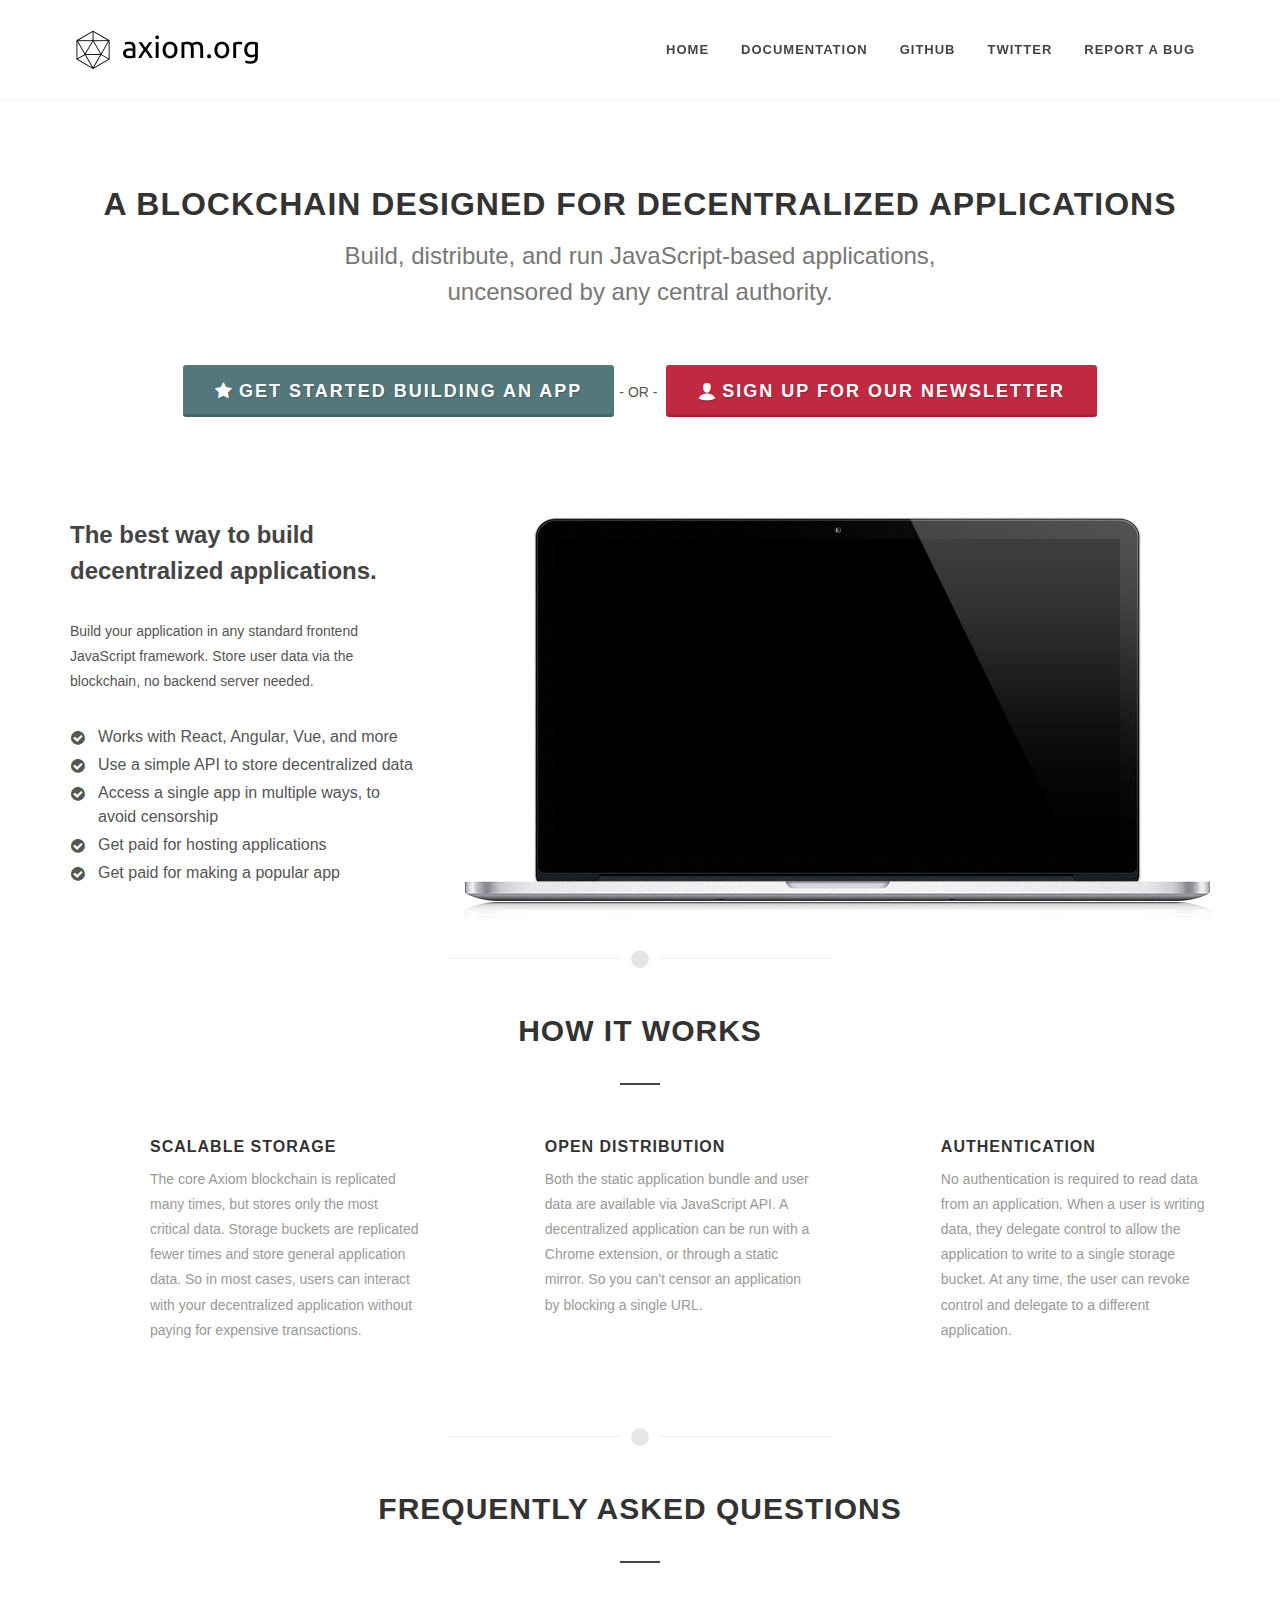
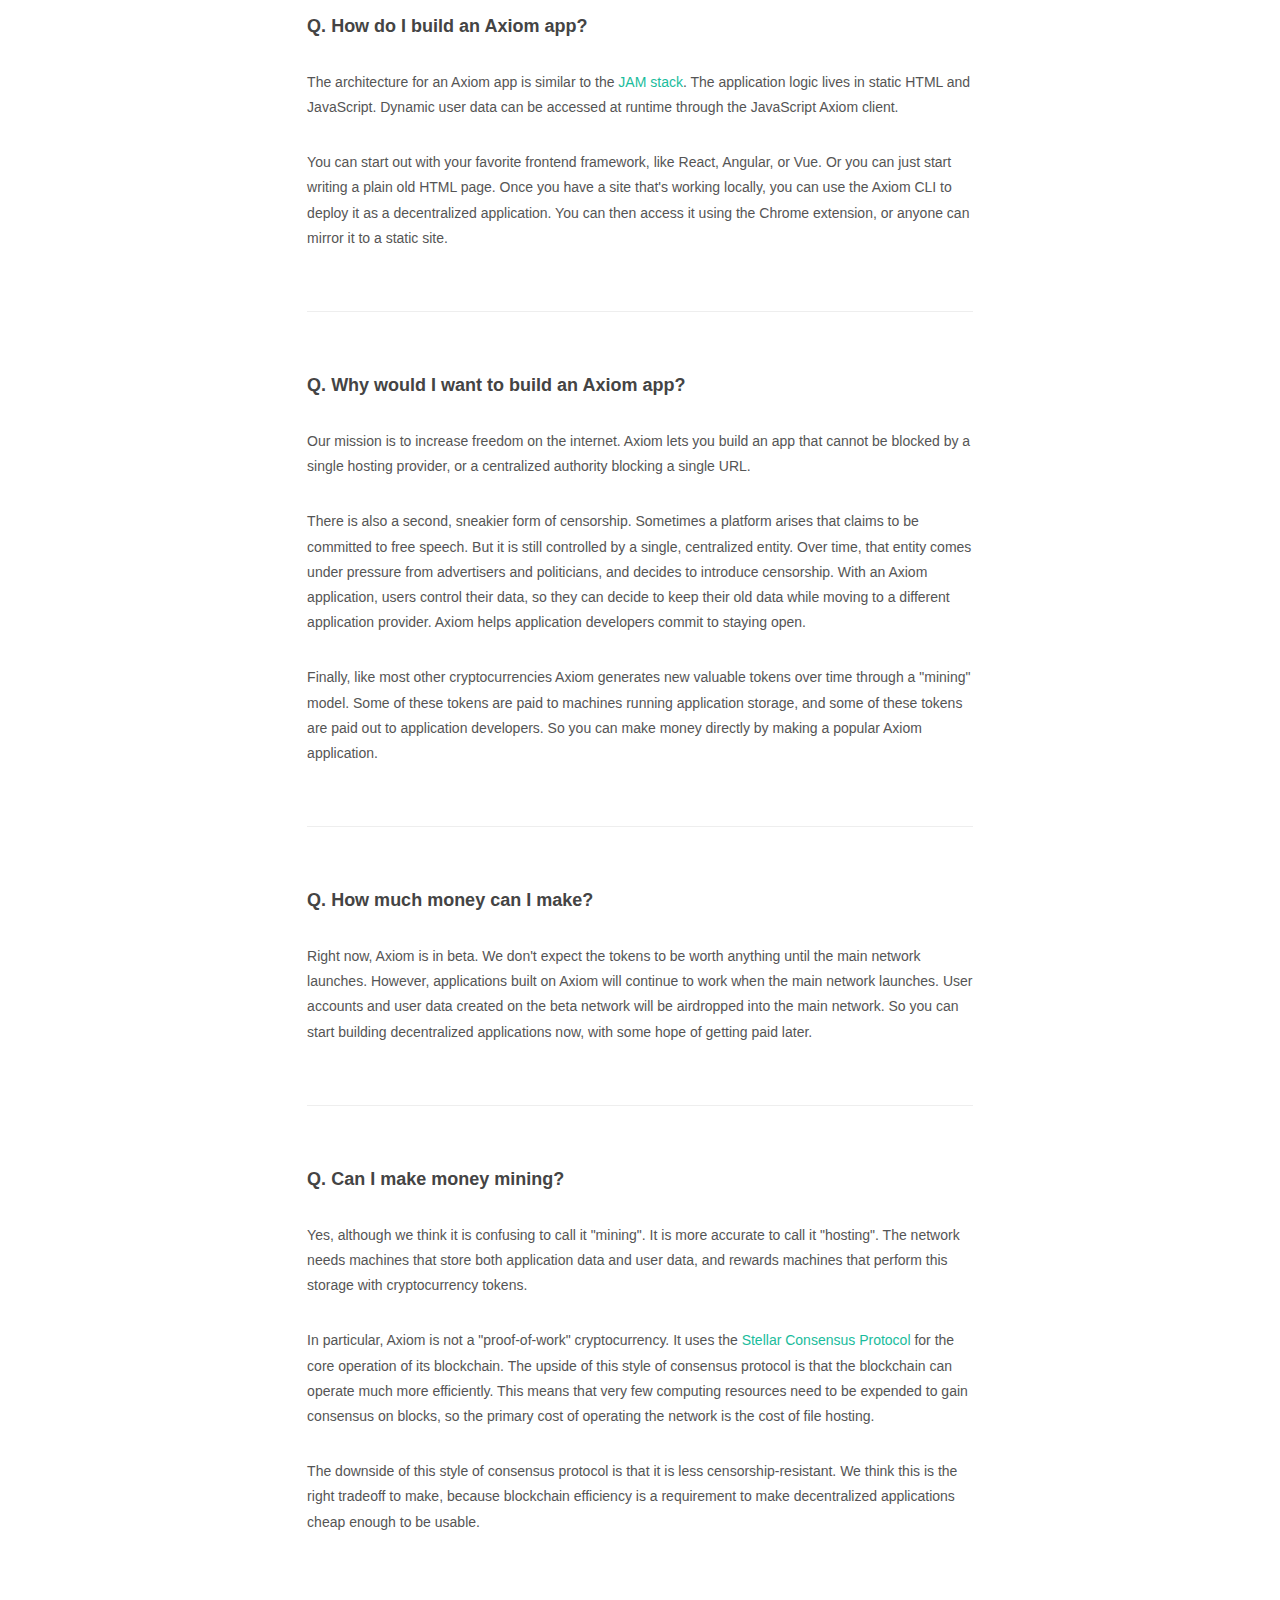
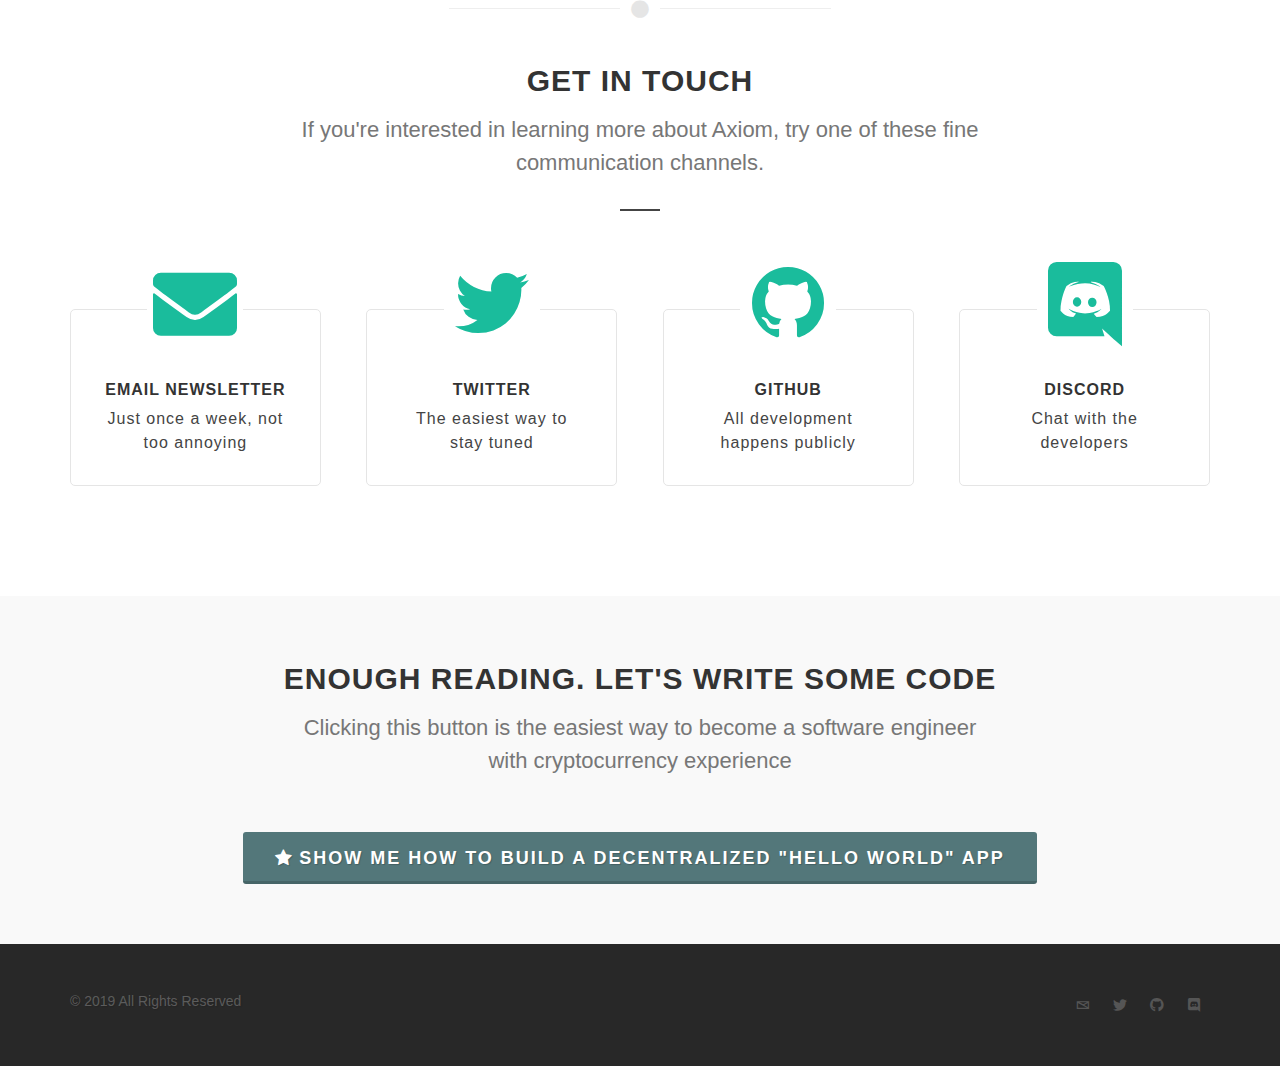
==== commit c86de194: "Updates" ====
--- a/index.html
+++ b/index.html
@@ -1,4 +1,4 @@
-<!DOCTYPE html><html><head><meta charSet="utf-8"/><meta http-equiv="x-ua-compatible" content="ie=edge"/><meta name="viewport" content="width=device-width, initial-scale=1, shrink-to-fit=no"/><link rel="apple-touch-icon" sizes="180x180" href="/apple-touch-icon.png"/><link rel="icon" type="image/png" sizes="32x32" href="/favicon-32x32.png"/><link rel="icon" type="image/png" sizes="16x16" href="/favicon-16x16.png"/><link rel="manifest" href="/site.webmanifest"/><meta name="msapplication-TileColor" content="#da532c"/><meta name="theme-color" content="#ffffff"/><style data-href="/styles.574479c52d99d811ff82.css">/*!
+<!DOCTYPE html><html><head><meta charSet="utf-8"/><meta http-equiv="x-ua-compatible" content="ie=edge"/><meta name="viewport" content="width=device-width, initial-scale=1, shrink-to-fit=no"/><link rel="apple-touch-icon" sizes="180x180" href="/apple-touch-icon.png"/><link rel="icon" type="image/png" sizes="32x32" href="/favicon-32x32.png"/><link rel="icon" type="image/png" sizes="16x16" href="/favicon-16x16.png"/><link rel="manifest" href="/site.webmanifest"/><meta name="msapplication-TileColor" content="#da532c"/><meta name="theme-color" content="#ffffff"/><style data-href="/styles.25dcf625d2575eefe2cc.css">/*!
 Animate.css - http://daneden.me/animate
 Licensed under the MIT license - http://opensource.org/licenses/MIT
 
@@ -9,4 +9,4 @@
  * Copyright 2011-2019 The Bootstrap Authors
  * Copyright 2011-2019 Twitter, Inc.
  * Licensed under MIT (https://github.com/twbs/bootstrap/blob/master/LICENSE)
- */:root{--blue:#007bff;--indigo:#6610f2;--purple:#6f42c1;--pink:#e83e8c;--red:#dc3545;--orange:#fd7e14;--yellow:#ffc107;--green:#28a745;--teal:#20c997;--cyan:#17a2b8;--white:#fff;--gray:#6c757d;--gray-dark:#343a40;--primary:#007bff;--secondary:#6c757d;--success:#28a745;--info:#17a2b8;--warning:#ffc107;--danger:#dc3545;--light:#f8f9fa;--dark:#343a40;--breakpoint-xs:0;--breakpoint-sm:576px;--breakpoint-md:768px;--breakpoint-lg:992px;--breakpoint-xl:1200px;--font-family-sans-serif:-apple-system,BlinkMacSystemFont,"Segoe UI",Roboto,"Helvetica Neue",Arial,"Noto Sans",sans-serif,"Apple Color Emoji","Segoe UI Emoji","Segoe UI Symbol","Noto Color Emoji";--font-family-monospace:SFMono-Regular,Menlo,Monaco,Consolas,"Liberation Mono","Courier New",monospace}*,:after,:before{box-sizing:border-box}html{font-family:sans-serif;line-height:1.15;-webkit-text-size-adjust:100%;-webkit-tap-highlight-color:rgba(0,0,0,0)}article,aside,figcaption,figure,footer,header,hgroup,main,nav,section{display:block}body{margin:0;font-family:-apple-system,BlinkMacSystemFont,Segoe UI,Roboto,Helvetica Neue,Arial,Noto Sans,sans-serif,Apple Color Emoji,Segoe UI Emoji,Segoe UI Symbol,Noto Color Emoji;font-size:1rem;font-weight:400;color:#212529;text-align:left;background-color:#fff}[tabindex="-1"]:focus{outline:0!important}hr{box-sizing:content-box;height:0;overflow:visible}h1,h2,h3,h4,h5,h6{margin-top:0;margin-bottom:.5rem}p{margin-top:0;margin-bottom:1rem}abbr[data-original-title],abbr[title]{text-decoration:underline;-webkit-text-decoration:underline dotted;text-decoration:underline dotted;cursor:help;border-bottom:0;-webkit-text-decoration-skip-ink:none;text-decoration-skip-ink:none}address{font-style:normal;line-height:inherit}address,dl,ol,ul{margin-bottom:1rem}dl,ol,ul{margin-top:0}ol ol,ol ul,ul ol,ul ul{margin-bottom:0}dt{font-weight:700}dd{margin-bottom:.5rem;margin-left:0}blockquote{margin:0 0 1rem}b,strong{font-weight:bolder}small{font-size:80%}sub,sup{position:relative;font-size:75%;line-height:0;vertical-align:baseline}sub{bottom:-.25em}sup{top:-.5em}a{color:#007bff;text-decoration:none;background-color:transparent}a:hover{color:#0056b3;text-decoration:underline}a:not([href]):not([tabindex]),a:not([href]):not([tabindex]):focus,a:not([href]):not([tabindex]):hover{color:inherit;text-decoration:none}a:not([href]):not([tabindex]):focus{outline:0}code,kbd,pre,samp{font-family:SFMono-Regular,Menlo,Monaco,Consolas,Liberation Mono,Courier New,monospace;font-size:1em}pre{margin-top:0;margin-bottom:1rem;overflow:auto}figure{margin:0 0 1rem}img{border-style:none}img,svg{vertical-align:middle}svg{overflow:hidden}table{border-collapse:collapse}caption{padding-top:.75rem;padding-bottom:.75rem;color:#6c757d;text-align:left;caption-side:bottom}th{text-align:inherit}label{margin-bottom:.5rem}button{border-radius:0}button:focus{outline:1px dotted;outline:5px auto -webkit-focus-ring-color}button,input,optgroup,select,textarea{margin:0;font-family:inherit;font-size:inherit;line-height:inherit}button,input{overflow:visible}button,select{text-transform:none}select{word-wrap:normal}[type=button],[type=reset],[type=submit],button{-webkit-appearance:button}[type=button]:not(:disabled),[type=reset]:not(:disabled),[type=submit]:not(:disabled),button:not(:disabled){cursor:pointer}[type=button]::-moz-focus-inner,[type=reset]::-moz-focus-inner,[type=submit]::-moz-focus-inner,button::-moz-focus-inner{padding:0;border-style:none}input[type=checkbox],input[type=radio]{box-sizing:border-box;padding:0}input[type=date],input[type=datetime-local],input[type=month],input[type=time]{-webkit-appearance:listbox}textarea{overflow:auto;resize:vertical}fieldset{min-width:0;padding:0;margin:0;border:0}legend{display:block;width:100%;max-width:100%;padding:0;margin-bottom:.5rem;font-size:1.5rem;line-height:inherit;color:inherit;white-space:normal}progress{vertical-align:baseline}[type=number]::-webkit-inner-spin-button,[type=number]::-webkit-outer-spin-button{height:auto}[type=search]{outline-offset:-2px;-webkit-appearance:none}[type=search]::-webkit-search-decoration{-webkit-appearance:none}::-webkit-file-upload-button{font:inherit;-webkit-appearance:button}output{display:inline-block}summary{display:list-item;cursor:pointer}template{display:none}[hidden]{display:none!important}.h1,.h2,.h3,.h4,.h5,.h6,h1,h2,h3,h4,h5,h6{margin-bottom:.5rem;font-weight:500;line-height:1.2}.h1,h1{font-size:2.5rem}.h2,h2{font-size:2rem}.h3,h3{font-size:1.75rem}.h4,h4{font-size:1.5rem}.h5,h5{font-size:1.25rem}.h6,h6{font-size:1rem}.lead{font-size:1.25rem;font-weight:300}.display-1{font-size:6rem}.display-1,.display-2{font-weight:300;line-height:1.2}.display-2{font-size:5.5rem}.display-3{font-size:4.5rem}.display-3,.display-4{font-weight:300;line-height:1.2}.display-4{font-size:3.5rem}hr{margin-top:1rem;margin-bottom:1rem;border:0;border-top:1px solid rgba(0,0,0,.1)}.small,small{font-size:80%;font-weight:400}.mark,mark{padding:.2em;background-color:#fcf8e3}.list-inline,.list-unstyled{padding-left:0;list-style:none}.list-inline-item{display:inline-block}.list-inline-item:not(:last-child){margin-right:.5rem}.initialism{font-size:90%;text-transform:uppercase}.blockquote{margin-bottom:1rem;font-size:1.25rem}.blockquote-footer{display:block;font-size:80%;color:#6c757d}.blockquote-footer:before{content:"\2014\A0"}.img-fluid,.img-thumbnail{max-width:100%;height:auto}.img-thumbnail{padding:.25rem;background-color:#fff;border:1px solid #dee2e6;border-radius:.25rem}.figure{display:inline-block}.figure-img{margin-bottom:.5rem;line-height:1}.figure-caption{font-size:90%;color:#6c757d}code{font-size:87.5%;color:#e83e8c;word-break:break-word}a>code{color:inherit}kbd{padding:.2rem .4rem;font-size:87.5%;color:#fff;background-color:#212529;border-radius:.2rem}kbd kbd{padding:0;font-size:100%;font-weight:700}pre{display:block;font-size:87.5%;color:#212529}pre code{font-size:inherit;color:inherit;word-break:normal}.pre-scrollable{max-height:340px;overflow-y:scroll}.container{width:100%;padding-right:15px;padding-left:15px;margin-right:auto;margin-left:auto}@media (min-width:768px){.container{max-width:720px}}@media (min-width:992px){.container{max-width:960px}}@media (min-width:1200px){.container{max-width:1140px}}.container-fluid{width:100%;padding-right:15px;padding-left:15px;margin-right:auto;margin-left:auto}.row{display:flex;flex-wrap:wrap;margin-right:-15px;margin-left:-15px}.no-gutters{margin-right:0;margin-left:0}.no-gutters>.col,.no-gutters>[class*=col-]{padding-right:0;padding-left:0}.col,.col-1,.col-2,.col-3,.col-4,.col-5,.col-6,.col-7,.col-8,.col-9,.col-10,.col-11,.col-12,.col-auto,.col-lg,.col-lg-1,.col-lg-2,.col-lg-3,.col-lg-4,.col-lg-5,.col-lg-6,.col-lg-7,.col-lg-8,.col-lg-9,.col-lg-10,.col-lg-11,.col-lg-12,.col-lg-auto,.col-md,.col-md-1,.col-md-2,.col-md-3,.col-md-4,.col-md-5,.col-md-6,.col-md-7,.col-md-8,.col-md-9,.col-md-10,.col-md-11,.col-md-12,.col-md-auto,.col-sm,.col-sm-1,.col-sm-2,.col-sm-3,.col-sm-4,.col-sm-5,.col-sm-6,.col-sm-7,.col-sm-8,.col-sm-9,.col-sm-10,.col-sm-11,.col-sm-12,.col-sm-auto,.col-xl,.col-xl-1,.col-xl-2,.col-xl-3,.col-xl-4,.col-xl-5,.col-xl-6,.col-xl-7,.col-xl-8,.col-xl-9,.col-xl-10,.col-xl-11,.col-xl-12,.col-xl-auto{position:relative;width:100%;padding-right:15px;padding-left:15px}.col{flex-basis:0;flex-grow:1;max-width:100%}.col-auto{flex:0 0 auto;width:auto;max-width:100%}.col-1{flex:0 0 8.333333%;max-width:8.333333%}.col-2{flex:0 0 16.666667%;max-width:16.666667%}.col-3{flex:0 0 25%;max-width:25%}.col-4{flex:0 0 33.333333%;max-width:33.333333%}.col-5{flex:0 0 41.666667%;max-width:41.666667%}.col-6{flex:0 0 50%;max-width:50%}.col-7{flex:0 0 58.333333%;max-width:58.333333%}.col-8{flex:0 0 66.666667%;max-width:66.666667%}.col-9{flex:0 0 75%;max-width:75%}.col-10{flex:0 0 83.333333%;max-width:83.333333%}.col-11{flex:0 0 91.666667%;max-width:91.666667%}.col-12{flex:0 0 100%;max-width:100%}.order-first{order:-1}.order-last{order:13}.order-0{order:0}.order-1{order:1}.order-2{order:2}.order-3{order:3}.order-4{order:4}.order-5{order:5}.order-6{order:6}.order-7{order:7}.order-8{order:8}.order-9{order:9}.order-10{order:10}.order-11{order:11}.order-12{order:12}.offset-1{margin-left:8.333333%}.offset-2{margin-left:16.666667%}.offset-3{margin-left:25%}.offset-4{margin-left:33.333333%}.offset-5{margin-left:41.666667%}.offset-6{margin-left:50%}.offset-7{margin-left:58.333333%}.offset-8{margin-left:66.666667%}.offset-9{margin-left:75%}.offset-10{margin-left:83.333333%}.offset-11{margin-left:91.666667%}@media (min-width:576px){.col-sm{flex-basis:0;flex-grow:1;max-width:100%}.col-sm-auto{flex:0 0 auto;width:auto;max-width:100%}.col-sm-1{flex:0 0 8.333333%;max-width:8.333333%}.col-sm-2{flex:0 0 16.666667%;max-width:16.666667%}.col-sm-3{flex:0 0 25%;max-width:25%}.col-sm-4{flex:0 0 33.333333%;max-width:33.333333%}.col-sm-5{flex:0 0 41.666667%;max-width:41.666667%}.col-sm-6{flex:0 0 50%;max-width:50%}.col-sm-7{flex:0 0 58.333333%;max-width:58.333333%}.col-sm-8{flex:0 0 66.666667%;max-width:66.666667%}.col-sm-9{flex:0 0 75%;max-width:75%}.col-sm-10{flex:0 0 83.333333%;max-width:83.333333%}.col-sm-11{flex:0 0 91.666667%;max-width:91.666667%}.col-sm-12{flex:0 0 100%;max-width:100%}.order-sm-first{order:-1}.order-sm-last{order:13}.order-sm-0{order:0}.order-sm-1{order:1}.order-sm-2{order:2}.order-sm-3{order:3}.order-sm-4{order:4}.order-sm-5{order:5}.order-sm-6{order:6}.order-sm-7{order:7}.order-sm-8{order:8}.order-sm-9{order:9}.order-sm-10{order:10}.order-sm-11{order:11}.order-sm-12{order:12}.offset-sm-0{margin-left:0}.offset-sm-1{margin-left:8.333333%}.offset-sm-2{margin-left:16.666667%}.offset-sm-3{margin-left:25%}.offset-sm-4{margin-left:33.333333%}.offset-sm-5{margin-left:41.666667%}.offset-sm-6{margin-left:50%}.offset-sm-7{margin-left:58.333333%}.offset-sm-8{margin-left:66.666667%}.offset-sm-9{margin-left:75%}.offset-sm-10{margin-left:83.333333%}.offset-sm-11{margin-left:91.666667%}}@media (min-width:768px){.col-md{flex-basis:0;flex-grow:1;max-width:100%}.col-md-auto{flex:0 0 auto;width:auto;max-width:100%}.col-md-1{flex:0 0 8.333333%;max-width:8.333333%}.col-md-2{flex:0 0 16.666667%;max-width:16.666667%}.col-md-3{flex:0 0 25%;max-width:25%}.col-md-4{flex:0 0 33.333333%;max-width:33.333333%}.col-md-5{flex:0 0 41.666667%;max-width:41.666667%}.col-md-6{flex:0 0 50%;max-width:50%}.col-md-7{flex:0 0 58.333333%;max-width:58.333333%}.col-md-8{flex:0 0 66.666667%;max-width:66.666667%}.col-md-9{flex:0 0 75%;max-width:75%}.col-md-10{flex:0 0 83.333333%;max-width:83.333333%}.col-md-11{flex:0 0 91.666667%;max-width:91.666667%}.col-md-12{flex:0 0 100%;max-width:100%}.order-md-first{order:-1}.order-md-last{order:13}.order-md-0{order:0}.order-md-1{order:1}.order-md-2{order:2}.order-md-3{order:3}.order-md-4{order:4}.order-md-5{order:5}.order-md-6{order:6}.order-md-7{order:7}.order-md-8{order:8}.order-md-9{order:9}.order-md-10{order:10}.order-md-11{order:11}.order-md-12{order:12}.offset-md-0{margin-left:0}.offset-md-1{margin-left:8.333333%}.offset-md-2{margin-left:16.666667%}.offset-md-3{margin-left:25%}.offset-md-4{margin-left:33.333333%}.offset-md-5{margin-left:41.666667%}.offset-md-6{margin-left:50%}.offset-md-7{margin-left:58.333333%}.offset-md-8{margin-left:66.666667%}.offset-md-9{margin-left:75%}.offset-md-10{margin-left:83.333333%}.offset-md-11{margin-left:91.666667%}}@media (min-width:992px){.col-lg{flex-basis:0;flex-grow:1;max-width:100%}.col-lg-auto{flex:0 0 auto;width:auto;max-width:100%}.col-lg-1{flex:0 0 8.333333%;max-width:8.333333%}.col-lg-2{flex:0 0 16.666667%;max-width:16.666667%}.col-lg-3{flex:0 0 25%;max-width:25%}.col-lg-4{flex:0 0 33.333333%;max-width:33.333333%}.col-lg-5{flex:0 0 41.666667%;max-width:41.666667%}.col-lg-6{flex:0 0 50%;max-width:50%}.col-lg-7{flex:0 0 58.333333%;max-width:58.333333%}.col-lg-8{flex:0 0 66.666667%;max-width:66.666667%}.col-lg-9{flex:0 0 75%;max-width:75%}.col-lg-10{flex:0 0 83.333333%;max-width:83.333333%}.col-lg-11{flex:0 0 91.666667%;max-width:91.666667%}.col-lg-12{flex:0 0 100%;max-width:100%}.order-lg-first{order:-1}.order-lg-last{order:13}.order-lg-0{order:0}.order-lg-1{order:1}.order-lg-2{order:2}.order-lg-3{order:3}.order-lg-4{order:4}.order-lg-5{order:5}.order-lg-6{order:6}.order-lg-7{order:7}.order-lg-8{order:8}.order-lg-9{order:9}.order-lg-10{order:10}.order-lg-11{order:11}.order-lg-12{order:12}.offset-lg-0{margin-left:0}.offset-lg-1{margin-left:8.333333%}.offset-lg-2{margin-left:16.666667%}.offset-lg-3{margin-left:25%}.offset-lg-4{margin-left:33.333333%}.offset-lg-5{margin-left:41.666667%}.offset-lg-6{margin-left:50%}.offset-lg-7{margin-left:58.333333%}.offset-lg-8{margin-left:66.666667%}.offset-lg-9{margin-left:75%}.offset-lg-10{margin-left:83.333333%}.offset-lg-11{margin-left:91.666667%}}@media (min-width:1200px){.col-xl{flex-basis:0;flex-grow:1;max-width:100%}.col-xl-auto{flex:0 0 auto;width:auto;max-width:100%}.col-xl-1{flex:0 0 8.333333%;max-width:8.333333%}.col-xl-2{flex:0 0 16.666667%;max-width:16.666667%}.col-xl-3{flex:0 0 25%;max-width:25%}.col-xl-4{flex:0 0 33.333333%;max-width:33.333333%}.col-xl-5{flex:0 0 41.666667%;max-width:41.666667%}.col-xl-6{flex:0 0 50%;max-width:50%}.col-xl-7{flex:0 0 58.333333%;max-width:58.333333%}.col-xl-8{flex:0 0 66.666667%;max-width:66.666667%}.col-xl-9{flex:0 0 75%;max-width:75%}.col-xl-10{flex:0 0 83.333333%;max-width:83.333333%}.col-xl-11{flex:0 0 91.666667%;max-width:91.666667%}.col-xl-12{flex:0 0 100%;max-width:100%}.order-xl-first{order:-1}.order-xl-last{order:13}.order-xl-0{order:0}.order-xl-1{order:1}.order-xl-2{order:2}.order-xl-3{order:3}.order-xl-4{order:4}.order-xl-5{order:5}.order-xl-6{order:6}.order-xl-7{order:7}.order-xl-8{order:8}.order-xl-9{order:9}.order-xl-10{order:10}.order-xl-11{order:11}.order-xl-12{order:12}.offset-xl-0{margin-left:0}.offset-xl-1{margin-left:8.333333%}.offset-xl-2{margin-left:16.666667%}.offset-xl-3{margin-left:25%}.offset-xl-4{margin-left:33.333333%}.offset-xl-5{margin-left:41.666667%}.offset-xl-6{margin-left:50%}.offset-xl-7{margin-left:58.333333%}.offset-xl-8{margin-left:66.666667%}.offset-xl-9{margin-left:75%}.offset-xl-10{margin-left:83.333333%}.offset-xl-11{margin-left:91.666667%}}.table{width:100%;margin-bottom:1rem;color:#212529}.table td,.table th{padding:.75rem;vertical-align:top;border-top:1px solid #dee2e6}.table thead th{vertical-align:bottom;border-bottom:2px solid #dee2e6}.table tbody+tbody{border-top:2px solid #dee2e6}.table-sm td,.table-sm th{padding:.3rem}.table-bordered,.table-bordered td,.table-bordered th{border:1px solid #dee2e6}.table-bordered thead td,.table-bordered thead th{border-bottom-width:2px}.table-borderless tbody+tbody,.table-borderless td,.table-borderless th,.table-borderless thead th{border:0}.table-striped tbody tr:nth-of-type(odd){background-color:rgba(0,0,0,.05)}.table-hover tbody tr:hover{color:#212529;background-color:rgba(0,0,0,.075)}.table-primary,.table-primary>td,.table-primary>th{background-color:#b8daff}.table-primary tbody+tbody,.table-primary td,.table-primary th,.table-primary thead th{border-color:#7abaff}.table-hover .table-primary:hover,.table-hover .table-primary:hover>td,.table-hover .table-primary:hover>th{background-color:#9fcdff}.table-secondary,.table-secondary>td,.table-secondary>th{background-color:#d6d8db}.table-secondary tbody+tbody,.table-secondary td,.table-secondary th,.table-secondary thead th{border-color:#b3b7bb}.table-hover .table-secondary:hover,.table-hover .table-secondary:hover>td,.table-hover .table-secondary:hover>th{background-color:#c8cbcf}.table-success,.table-success>td,.table-success>th{background-color:#c3e6cb}.table-success tbody+tbody,.table-success td,.table-success th,.table-success thead th{border-color:#8fd19e}.table-hover .table-success:hover,.table-hover .table-success:hover>td,.table-hover .table-success:hover>th{background-color:#b1dfbb}.table-info,.table-info>td,.table-info>th{background-color:#bee5eb}.table-info tbody+tbody,.table-info td,.table-info th,.table-info thead th{border-color:#86cfda}.table-hover .table-info:hover,.table-hover .table-info:hover>td,.table-hover .table-info:hover>th{background-color:#abdde5}.table-warning,.table-warning>td,.table-warning>th{background-color:#ffeeba}.table-warning tbody+tbody,.table-warning td,.table-warning th,.table-warning thead th{border-color:#ffdf7e}.table-hover .table-warning:hover,.table-hover .table-warning:hover>td,.table-hover .table-warning:hover>th{background-color:#ffe8a1}.table-danger,.table-danger>td,.table-danger>th{background-color:#f5c6cb}.table-danger tbody+tbody,.table-danger td,.table-danger th,.table-danger thead th{border-color:#ed969e}.table-hover .table-danger:hover,.table-hover .table-danger:hover>td,.table-hover .table-danger:hover>th{background-color:#f1b0b7}.table-light,.table-light>td,.table-light>th{background-color:#fdfdfe}.table-light tbody+tbody,.table-light td,.table-light th,.table-light thead th{border-color:#fbfcfc}.table-hover .table-light:hover,.table-hover .table-light:hover>td,.table-hover .table-light:hover>th{background-color:#ececf6}.table-dark,.table-dark>td,.table-dark>th{background-color:#c6c8ca}.table-dark tbody+tbody,.table-dark td,.table-dark th,.table-dark thead th{border-color:#95999c}.table-hover .table-dark:hover,.table-hover .table-dark:hover>td,.table-hover .table-dark:hover>th{background-color:#b9bbbe}.table-active,.table-active>td,.table-active>th,.table-hover .table-active:hover,.table-hover .table-active:hover>td,.table-hover .table-active:hover>th{background-color:rgba(0,0,0,.075)}.table .thead-dark th{color:#fff;background-color:#343a40;border-color:#454d55}.table .thead-light th{color:#495057;background-color:#e9ecef;border-color:#dee2e6}.table-dark{color:#fff;background-color:#343a40}.table-dark td,.table-dark th,.table-dark thead th{border-color:#454d55}.table-dark.table-bordered{border:0}.table-dark.table-striped tbody tr:nth-of-type(odd){background-color:hsla(0,0%,100%,.05)}.table-dark.table-hover tbody tr:hover{color:#fff;background-color:hsla(0,0%,100%,.075)}@media (max-width:575.98px){.table-responsive-sm{display:block;width:100%;overflow-x:auto;-webkit-overflow-scrolling:touch}.table-responsive-sm>.table-bordered{border:0}}@media (max-width:767.98px){.table-responsive-md{display:block;width:100%;overflow-x:auto;-webkit-overflow-scrolling:touch}.table-responsive-md>.table-bordered{border:0}}@media (max-width:991.98px){.table-responsive-lg{display:block;width:100%;overflow-x:auto;-webkit-overflow-scrolling:touch}.table-responsive-lg>.table-bordered{border:0}}@media (max-width:1199.98px){.table-responsive-xl{display:block;width:100%;overflow-x:auto;-webkit-overflow-scrolling:touch}.table-responsive-xl>.table-bordered{border:0}}.table-responsive{display:block;width:100%;overflow-x:auto;-webkit-overflow-scrolling:touch}.table-responsive>.table-bordered{border:0}.form-control{display:block;width:100%;height:calc(1.5em + .75rem + 2px);padding:.375rem .75rem;font-size:1rem;font-weight:400;line-height:1.5;color:#495057;background-color:#fff;background-clip:padding-box;border:1px solid #ced4da;border-radius:.25rem;-webkit-transition:border-color .15s ease-in-out,box-shadow .15s ease-in-out;transition:border-color .15s ease-in-out,box-shadow .15s ease-in-out}@media (prefers-reduced-motion:reduce){.form-control{-webkit-transition:none;transition:none}}.form-control::-ms-expand{background-color:transparent;border:0}.form-control:focus{color:#495057;background-color:#fff;border-color:#80bdff;outline:0;box-shadow:0 0 0 .2rem rgba(0,123,255,.25)}.form-control::-webkit-input-placeholder{color:#6c757d;opacity:1}.form-control::-moz-placeholder{color:#6c757d;opacity:1}.form-control:-ms-input-placeholder{color:#6c757d;opacity:1}.form-control::-ms-input-placeholder{color:#6c757d;opacity:1}.form-control::placeholder{color:#6c757d;opacity:1}.form-control:disabled,.form-control[readonly]{background-color:#e9ecef;opacity:1}select.form-control:focus::-ms-value{color:#495057;background-color:#fff}.form-control-file,.form-control-range{display:block;width:100%}.col-form-label{padding-top:calc(.375rem + 1px);padding-bottom:calc(.375rem + 1px);margin-bottom:0;font-size:inherit;line-height:1.5}.col-form-label-lg{padding-top:calc(.5rem + 1px);padding-bottom:calc(.5rem + 1px);font-size:1.25rem;line-height:1.5}.col-form-label-sm{padding-top:calc(.25rem + 1px);padding-bottom:calc(.25rem + 1px);font-size:.875rem;line-height:1.5}.form-control-plaintext{display:block;width:100%;padding-top:.375rem;padding-bottom:.375rem;margin-bottom:0;line-height:1.5;color:#212529;background-color:transparent;border:solid transparent;border-width:1px 0}.form-control-plaintext.form-control-lg,.form-control-plaintext.form-control-sm{padding-right:0;padding-left:0}.form-control-sm{height:calc(1.5em + .5rem + 2px);padding:.25rem .5rem;font-size:.875rem;line-height:1.5;border-radius:.2rem}.form-control-lg{height:calc(1.5em + 1rem + 2px);padding:.5rem 1rem;font-size:1.25rem;line-height:1.5;border-radius:.3rem}select.form-control[multiple],select.form-control[size],textarea.form-control{height:auto}.form-group{margin-bottom:1rem}.form-text{display:block;margin-top:.25rem}.form-row{display:flex;flex-wrap:wrap;margin-right:-5px;margin-left:-5px}.form-row>.col,.form-row>[class*=col-]{padding-right:5px;padding-left:5px}.form-check{position:relative;display:block;padding-left:1.25rem}.form-check-input{position:absolute;margin-top:.3rem;margin-left:-1.25rem}.form-check-input:disabled~.form-check-label{color:#6c757d}.form-check-label{margin-bottom:0}.form-check-inline{display:inline-flex;align-items:center;padding-left:0;margin-right:.75rem}.form-check-inline .form-check-input{position:static;margin-top:0;margin-right:.3125rem;margin-left:0}.valid-feedback{display:none;width:100%;margin-top:.25rem;font-size:80%;color:#28a745}.valid-tooltip{position:absolute;top:100%;z-index:5;display:none;max-width:100%;padding:.25rem .5rem;margin-top:.1rem;font-size:.875rem;line-height:1.5;color:#fff;background-color:rgba(40,167,69,.9);border-radius:.25rem}.form-control.is-valid,.was-validated .form-control:valid{border-color:#28a745;padding-right:calc(1.5em + .75rem);background-image:url("data:image/svg+xml;charset=utf-8,%3Csvg xmlns='http://www.w3.org/2000/svg' viewBox='0 0 8 8'%3E%3Cpath fill='%2328a745' d='M2.3 6.73L.6 4.53c-.4-1.04.46-1.4 1.1-.8l1.1 1.4 3.4-3.8c.6-.63 1.6-.27 1.2.7l-4 4.6c-.43.5-.8.4-1.1.1z'/%3E%3C/svg%3E");background-repeat:no-repeat;background-position:100% calc(.375em + .1875rem);background-size:calc(.75em + .375rem) calc(.75em + .375rem)}.form-control.is-valid:focus,.was-validated .form-control:valid:focus{border-color:#28a745;box-shadow:0 0 0 .2rem rgba(40,167,69,.25)}.form-control.is-valid~.valid-feedback,.form-control.is-valid~.valid-tooltip,.was-validated .form-control:valid~.valid-feedback,.was-validated .form-control:valid~.valid-tooltip{display:block}.was-validated textarea.form-control:valid,textarea.form-control.is-valid{padding-right:calc(1.5em + .75rem);background-position:top calc(.375em + .1875rem) right calc(.375em + .1875rem)}.custom-select.is-valid,.was-validated .custom-select:valid{border-color:#28a745;padding-right:calc((3em + 2.25rem)/4 + 1.75rem);background:url("data:image/svg+xml;charset=utf-8,%3Csvg xmlns='http://www.w3.org/2000/svg' viewBox='0 0 4 5'%3E%3Cpath fill='%23343a40' d='M2 0L0 2h4zm0 5L0 3h4z'/%3E%3C/svg%3E") no-repeat right .75rem center/8px 10px,url("data:image/svg+xml;charset=utf-8,%3Csvg xmlns='http://www.w3.org/2000/svg' viewBox='0 0 8 8'%3E%3Cpath fill='%2328a745' d='M2.3 6.73L.6 4.53c-.4-1.04.46-1.4 1.1-.8l1.1 1.4 3.4-3.8c.6-.63 1.6-.27 1.2.7l-4 4.6c-.43.5-.8.4-1.1.1z'/%3E%3C/svg%3E") #fff no-repeat center right 1.75rem/calc(.75em + .375rem) calc(.75em + .375rem)}.custom-select.is-valid:focus,.was-validated .custom-select:valid:focus{border-color:#28a745;box-shadow:0 0 0 .2rem rgba(40,167,69,.25)}.custom-select.is-valid~.valid-feedback,.custom-select.is-valid~.valid-tooltip,.form-control-file.is-valid~.valid-feedback,.form-control-file.is-valid~.valid-tooltip,.was-validated .custom-select:valid~.valid-feedback,.was-validated .custom-select:valid~.valid-tooltip,.was-validated .form-control-file:valid~.valid-feedback,.was-validated .form-control-file:valid~.valid-tooltip{display:block}.form-check-input.is-valid~.form-check-label,.was-validated .form-check-input:valid~.form-check-label{color:#28a745}.form-check-input.is-valid~.valid-feedback,.form-check-input.is-valid~.valid-tooltip,.was-validated .form-check-input:valid~.valid-feedback,.was-validated .form-check-input:valid~.valid-tooltip{display:block}.custom-control-input.is-valid~.custom-control-label,.was-validated .custom-control-input:valid~.custom-control-label{color:#28a745}.custom-control-input.is-valid~.custom-control-label:before,.was-validated .custom-control-input:valid~.custom-control-label:before{border-color:#28a745}.custom-control-input.is-valid~.valid-feedback,.custom-control-input.is-valid~.valid-tooltip,.was-validated .custom-control-input:valid~.valid-feedback,.was-validated .custom-control-input:valid~.valid-tooltip{display:block}.custom-control-input.is-valid:checked~.custom-control-label:before,.was-validated .custom-control-input:valid:checked~.custom-control-label:before{border-color:#34ce57;background-color:#34ce57}.custom-control-input.is-valid:focus~.custom-control-label:before,.was-validated .custom-control-input:valid:focus~.custom-control-label:before{box-shadow:0 0 0 .2rem rgba(40,167,69,.25)}.custom-control-input.is-valid:focus:not(:checked)~.custom-control-label:before,.custom-file-input.is-valid~.custom-file-label,.was-validated .custom-control-input:valid:focus:not(:checked)~.custom-control-label:before,.was-validated .custom-file-input:valid~.custom-file-label{border-color:#28a745}.custom-file-input.is-valid~.valid-feedback,.custom-file-input.is-valid~.valid-tooltip,.was-validated .custom-file-input:valid~.valid-feedback,.was-validated .custom-file-input:valid~.valid-tooltip{display:block}.custom-file-input.is-valid:focus~.custom-file-label,.was-validated .custom-file-input:valid:focus~.custom-file-label{border-color:#28a745;box-shadow:0 0 0 .2rem rgba(40,167,69,.25)}.invalid-feedback{display:none;width:100%;margin-top:.25rem;font-size:80%;color:#dc3545}.invalid-tooltip{position:absolute;top:100%;z-index:5;display:none;max-width:100%;padding:.25rem .5rem;margin-top:.1rem;font-size:.875rem;line-height:1.5;color:#fff;background-color:rgba(220,53,69,.9);border-radius:.25rem}.form-control.is-invalid,.was-validated .form-control:invalid{border-color:#dc3545;padding-right:calc(1.5em + .75rem);background-image:url("data:image/svg+xml;charset=utf-8,%3Csvg xmlns='http://www.w3.org/2000/svg' fill='%23dc3545' viewBox='-2 -2 7 7'%3E%3Cpath stroke='%23dc3545' d='M0 0l3 3m0-3L0 3'/%3E%3Ccircle r='.5'/%3E%3Ccircle cx='3' r='.5'/%3E%3Ccircle cy='3' r='.5'/%3E%3Ccircle cx='3' cy='3' r='.5'/%3E%3C/svg%3E");background-repeat:no-repeat;background-position:100% calc(.375em + .1875rem);background-size:calc(.75em + .375rem) calc(.75em + .375rem)}.form-control.is-invalid:focus,.was-validated .form-control:invalid:focus{border-color:#dc3545;box-shadow:0 0 0 .2rem rgba(220,53,69,.25)}.form-control.is-invalid~.invalid-feedback,.form-control.is-invalid~.invalid-tooltip,.was-validated .form-control:invalid~.invalid-feedback,.was-validated .form-control:invalid~.invalid-tooltip{display:block}.was-validated textarea.form-control:invalid,textarea.form-control.is-invalid{padding-right:calc(1.5em + .75rem);background-position:top calc(.375em + .1875rem) right calc(.375em + .1875rem)}.custom-select.is-invalid,.was-validated .custom-select:invalid{border-color:#dc3545;padding-right:calc((3em + 2.25rem)/4 + 1.75rem);background:url("data:image/svg+xml;charset=utf-8,%3Csvg xmlns='http://www.w3.org/2000/svg' viewBox='0 0 4 5'%3E%3Cpath fill='%23343a40' d='M2 0L0 2h4zm0 5L0 3h4z'/%3E%3C/svg%3E") no-repeat right .75rem center/8px 10px,url("data:image/svg+xml;charset=utf-8,%3Csvg xmlns='http://www.w3.org/2000/svg' fill='%23dc3545' viewBox='-2 -2 7 7'%3E%3Cpath stroke='%23dc3545' d='M0 0l3 3m0-3L0 3'/%3E%3Ccircle r='.5'/%3E%3Ccircle cx='3' r='.5'/%3E%3Ccircle cy='3' r='.5'/%3E%3Ccircle cx='3' cy='3' r='.5'/%3E%3C/svg%3E") #fff no-repeat center right 1.75rem/calc(.75em + .375rem) calc(.75em + .375rem)}.custom-select.is-invalid:focus,.was-validated .custom-select:invalid:focus{border-color:#dc3545;box-shadow:0 0 0 .2rem rgba(220,53,69,.25)}.custom-select.is-invalid~.invalid-feedback,.custom-select.is-invalid~.invalid-tooltip,.form-control-file.is-invalid~.invalid-feedback,.form-control-file.is-invalid~.invalid-tooltip,.was-validated .custom-select:invalid~.invalid-feedback,.was-validated .custom-select:invalid~.invalid-tooltip,.was-validated .form-control-file:invalid~.invalid-feedback,.was-validated .form-control-file:invalid~.invalid-tooltip{display:block}.form-check-input.is-invalid~.form-check-label,.was-validated .form-check-input:invalid~.form-check-label{color:#dc3545}.form-check-input.is-invalid~.invalid-feedback,.form-check-input.is-invalid~.invalid-tooltip,.was-validated .form-check-input:invalid~.invalid-feedback,.was-validated .form-check-input:invalid~.invalid-tooltip{display:block}.custom-control-input.is-invalid~.custom-control-label,.was-validated .custom-control-input:invalid~.custom-control-label{color:#dc3545}.custom-control-input.is-invalid~.custom-control-label:before,.was-validated .custom-control-input:invalid~.custom-control-label:before{border-color:#dc3545}.custom-control-input.is-invalid~.invalid-feedback,.custom-control-input.is-invalid~.invalid-tooltip,.was-validated .custom-control-input:invalid~.invalid-feedback,.was-validated .custom-control-input:invalid~.invalid-tooltip{display:block}.custom-control-input.is-invalid:checked~.custom-control-label:before,.was-validated .custom-control-input:invalid:checked~.custom-control-label:before{border-color:#e4606d;background-color:#e4606d}.custom-control-input.is-invalid:focus~.custom-control-label:before,.was-validated .custom-control-input:invalid:focus~.custom-control-label:before{box-shadow:0 0 0 .2rem rgba(220,53,69,.25)}.custom-control-input.is-invalid:focus:not(:checked)~.custom-control-label:before,.custom-file-input.is-invalid~.custom-file-label,.was-validated .custom-control-input:invalid:focus:not(:checked)~.custom-control-label:before,.was-validated .custom-file-input:invalid~.custom-file-label{border-color:#dc3545}.custom-file-input.is-invalid~.invalid-feedback,.custom-file-input.is-invalid~.invalid-tooltip,.was-validated .custom-file-input:invalid~.invalid-feedback,.was-validated .custom-file-input:invalid~.invalid-tooltip{display:block}.custom-file-input.is-invalid:focus~.custom-file-label,.was-validated .custom-file-input:invalid:focus~.custom-file-label{border-color:#dc3545;box-shadow:0 0 0 .2rem rgba(220,53,69,.25)}.form-inline{display:flex;flex-flow:row wrap;align-items:center}.form-inline .form-check{width:100%}@media (min-width:576px){.form-inline label{justify-content:center}.form-inline .form-group,.form-inline label{display:flex;align-items:center;margin-bottom:0}.form-inline .form-group{flex:0 0 auto;flex-flow:row wrap}.form-inline .form-control{display:inline-block;width:auto;vertical-align:middle}.form-inline .form-control-plaintext{display:inline-block}.form-inline .custom-select,.form-inline .input-group{width:auto}.form-inline .form-check{display:flex;align-items:center;justify-content:center;width:auto;padding-left:0}.form-inline .form-check-input{position:relative;flex-shrink:0;margin-top:0;margin-right:.25rem;margin-left:0}.form-inline .custom-control{align-items:center;justify-content:center}.form-inline .custom-control-label{margin-bottom:0}}.btn{display:inline-block;font-weight:400;color:#212529;text-align:center;vertical-align:middle;-webkit-user-select:none;-moz-user-select:none;-ms-user-select:none;user-select:none;background-color:transparent;border:1px solid transparent;padding:.375rem .75rem;font-size:1rem;line-height:1.5;border-radius:.25rem;-webkit-transition:color .15s ease-in-out,background-color .15s ease-in-out,border-color .15s ease-in-out,box-shadow .15s ease-in-out;transition:color .15s ease-in-out,background-color .15s ease-in-out,border-color .15s ease-in-out,box-shadow .15s ease-in-out}@media (prefers-reduced-motion:reduce){.btn{-webkit-transition:none;transition:none}}.btn:hover{color:#212529;text-decoration:none}.btn.focus,.btn:focus{outline:0;box-shadow:0 0 0 .2rem rgba(0,123,255,.25)}.btn.disabled,.btn:disabled{opacity:.65}a.btn.disabled,fieldset:disabled a.btn{pointer-events:none}.btn-primary{color:#fff;background-color:#007bff;border-color:#007bff}.btn-primary:hover{color:#fff;background-color:#0069d9;border-color:#0062cc}.btn-primary.focus,.btn-primary:focus{box-shadow:0 0 0 .2rem rgba(38,143,255,.5)}.btn-primary.disabled,.btn-primary:disabled{color:#fff;background-color:#007bff;border-color:#007bff}.btn-primary:not(:disabled):not(.disabled).active,.btn-primary:not(:disabled):not(.disabled):active,.show>.btn-primary.dropdown-toggle{color:#fff;background-color:#0062cc;border-color:#005cbf}.btn-primary:not(:disabled):not(.disabled).active:focus,.btn-primary:not(:disabled):not(.disabled):active:focus,.show>.btn-primary.dropdown-toggle:focus{box-shadow:0 0 0 .2rem rgba(38,143,255,.5)}.btn-secondary{color:#fff;background-color:#6c757d;border-color:#6c757d}.btn-secondary:hover{color:#fff;background-color:#5a6268;border-color:#545b62}.btn-secondary.focus,.btn-secondary:focus{box-shadow:0 0 0 .2rem rgba(130,138,145,.5)}.btn-secondary.disabled,.btn-secondary:disabled{color:#fff;background-color:#6c757d;border-color:#6c757d}.btn-secondary:not(:disabled):not(.disabled).active,.btn-secondary:not(:disabled):not(.disabled):active,.show>.btn-secondary.dropdown-toggle{color:#fff;background-color:#545b62;border-color:#4e555b}.btn-secondary:not(:disabled):not(.disabled).active:focus,.btn-secondary:not(:disabled):not(.disabled):active:focus,.show>.btn-secondary.dropdown-toggle:focus{box-shadow:0 0 0 .2rem rgba(130,138,145,.5)}.btn-success{color:#fff;background-color:#28a745;border-color:#28a745}.btn-success:hover{color:#fff;background-color:#218838;border-color:#1e7e34}.btn-success.focus,.btn-success:focus{box-shadow:0 0 0 .2rem rgba(72,180,97,.5)}.btn-success.disabled,.btn-success:disabled{color:#fff;background-color:#28a745;border-color:#28a745}.btn-success:not(:disabled):not(.disabled).active,.btn-success:not(:disabled):not(.disabled):active,.show>.btn-success.dropdown-toggle{color:#fff;background-color:#1e7e34;border-color:#1c7430}.btn-success:not(:disabled):not(.disabled).active:focus,.btn-success:not(:disabled):not(.disabled):active:focus,.show>.btn-success.dropdown-toggle:focus{box-shadow:0 0 0 .2rem rgba(72,180,97,.5)}.btn-info{color:#fff;background-color:#17a2b8;border-color:#17a2b8}.btn-info:hover{color:#fff;background-color:#138496;border-color:#117a8b}.btn-info.focus,.btn-info:focus{box-shadow:0 0 0 .2rem rgba(58,176,195,.5)}.btn-info.disabled,.btn-info:disabled{color:#fff;background-color:#17a2b8;border-color:#17a2b8}.btn-info:not(:disabled):not(.disabled).active,.btn-info:not(:disabled):not(.disabled):active,.show>.btn-info.dropdown-toggle{color:#fff;background-color:#117a8b;border-color:#10707f}.btn-info:not(:disabled):not(.disabled).active:focus,.btn-info:not(:disabled):not(.disabled):active:focus,.show>.btn-info.dropdown-toggle:focus{box-shadow:0 0 0 .2rem rgba(58,176,195,.5)}.btn-warning{color:#212529;background-color:#ffc107;border-color:#ffc107}.btn-warning:hover{color:#212529;background-color:#e0a800;border-color:#d39e00}.btn-warning.focus,.btn-warning:focus{box-shadow:0 0 0 .2rem rgba(222,170,12,.5)}.btn-warning.disabled,.btn-warning:disabled{color:#212529;background-color:#ffc107;border-color:#ffc107}.btn-warning:not(:disabled):not(.disabled).active,.btn-warning:not(:disabled):not(.disabled):active,.show>.btn-warning.dropdown-toggle{color:#212529;background-color:#d39e00;border-color:#c69500}.btn-warning:not(:disabled):not(.disabled).active:focus,.btn-warning:not(:disabled):not(.disabled):active:focus,.show>.btn-warning.dropdown-toggle:focus{box-shadow:0 0 0 .2rem rgba(222,170,12,.5)}.btn-danger{color:#fff;background-color:#dc3545;border-color:#dc3545}.btn-danger:hover{color:#fff;background-color:#c82333;border-color:#bd2130}.btn-danger.focus,.btn-danger:focus{box-shadow:0 0 0 .2rem rgba(225,83,97,.5)}.btn-danger.disabled,.btn-danger:disabled{color:#fff;background-color:#dc3545;border-color:#dc3545}.btn-danger:not(:disabled):not(.disabled).active,.btn-danger:not(:disabled):not(.disabled):active,.show>.btn-danger.dropdown-toggle{color:#fff;background-color:#bd2130;border-color:#b21f2d}.btn-danger:not(:disabled):not(.disabled).active:focus,.btn-danger:not(:disabled):not(.disabled):active:focus,.show>.btn-danger.dropdown-toggle:focus{box-shadow:0 0 0 .2rem rgba(225,83,97,.5)}.btn-light{color:#212529;background-color:#f8f9fa;border-color:#f8f9fa}.btn-light:hover{color:#212529;background-color:#e2e6ea;border-color:#dae0e5}.btn-light.focus,.btn-light:focus{box-shadow:0 0 0 .2rem rgba(216,217,219,.5)}.btn-light.disabled,.btn-light:disabled{color:#212529;background-color:#f8f9fa;border-color:#f8f9fa}.btn-light:not(:disabled):not(.disabled).active,.btn-light:not(:disabled):not(.disabled):active,.show>.btn-light.dropdown-toggle{color:#212529;background-color:#dae0e5;border-color:#d3d9df}.btn-light:not(:disabled):not(.disabled).active:focus,.btn-light:not(:disabled):not(.disabled):active:focus,.show>.btn-light.dropdown-toggle:focus{box-shadow:0 0 0 .2rem rgba(216,217,219,.5)}.btn-dark{color:#fff;background-color:#343a40;border-color:#343a40}.btn-dark:hover{color:#fff;background-color:#23272b;border-color:#1d2124}.btn-dark.focus,.btn-dark:focus{box-shadow:0 0 0 .2rem rgba(82,88,93,.5)}.btn-dark.disabled,.btn-dark:disabled{color:#fff;background-color:#343a40;border-color:#343a40}.btn-dark:not(:disabled):not(.disabled).active,.btn-dark:not(:disabled):not(.disabled):active,.show>.btn-dark.dropdown-toggle{color:#fff;background-color:#1d2124;border-color:#171a1d}.btn-dark:not(:disabled):not(.disabled).active:focus,.btn-dark:not(:disabled):not(.disabled):active:focus,.show>.btn-dark.dropdown-toggle:focus{box-shadow:0 0 0 .2rem rgba(82,88,93,.5)}.btn-outline-primary{color:#007bff;border-color:#007bff}.btn-outline-primary:hover{color:#fff;background-color:#007bff;border-color:#007bff}.btn-outline-primary.focus,.btn-outline-primary:focus{box-shadow:0 0 0 .2rem rgba(0,123,255,.5)}.btn-outline-primary.disabled,.btn-outline-primary:disabled{color:#007bff;background-color:transparent}.btn-outline-primary:not(:disabled):not(.disabled).active,.btn-outline-primary:not(:disabled):not(.disabled):active,.show>.btn-outline-primary.dropdown-toggle{color:#fff;background-color:#007bff;border-color:#007bff}.btn-outline-primary:not(:disabled):not(.disabled).active:focus,.btn-outline-primary:not(:disabled):not(.disabled):active:focus,.show>.btn-outline-primary.dropdown-toggle:focus{box-shadow:0 0 0 .2rem rgba(0,123,255,.5)}.btn-outline-secondary{color:#6c757d;border-color:#6c757d}.btn-outline-secondary:hover{color:#fff;background-color:#6c757d;border-color:#6c757d}.btn-outline-secondary.focus,.btn-outline-secondary:focus{box-shadow:0 0 0 .2rem rgba(108,117,125,.5)}.btn-outline-secondary.disabled,.btn-outline-secondary:disabled{color:#6c757d;background-color:transparent}.btn-outline-secondary:not(:disabled):not(.disabled).active,.btn-outline-secondary:not(:disabled):not(.disabled):active,.show>.btn-outline-secondary.dropdown-toggle{color:#fff;background-color:#6c757d;border-color:#6c757d}.btn-outline-secondary:not(:disabled):not(.disabled).active:focus,.btn-outline-secondary:not(:disabled):not(.disabled):active:focus,.show>.btn-outline-secondary.dropdown-toggle:focus{box-shadow:0 0 0 .2rem rgba(108,117,125,.5)}.btn-outline-success{color:#28a745;border-color:#28a745}.btn-outline-success:hover{color:#fff;background-color:#28a745;border-color:#28a745}.btn-outline-success.focus,.btn-outline-success:focus{box-shadow:0 0 0 .2rem rgba(40,167,69,.5)}.btn-outline-success.disabled,.btn-outline-success:disabled{color:#28a745;background-color:transparent}.btn-outline-success:not(:disabled):not(.disabled).active,.btn-outline-success:not(:disabled):not(.disabled):active,.show>.btn-outline-success.dropdown-toggle{color:#fff;background-color:#28a745;border-color:#28a745}.btn-outline-success:not(:disabled):not(.disabled).active:focus,.btn-outline-success:not(:disabled):not(.disabled):active:focus,.show>.btn-outline-success.dropdown-toggle:focus{box-shadow:0 0 0 .2rem rgba(40,167,69,.5)}.btn-outline-info{color:#17a2b8;border-color:#17a2b8}.btn-outline-info:hover{color:#fff;background-color:#17a2b8;border-color:#17a2b8}.btn-outline-info.focus,.btn-outline-info:focus{box-shadow:0 0 0 .2rem rgba(23,162,184,.5)}.btn-outline-info.disabled,.btn-outline-info:disabled{color:#17a2b8;background-color:transparent}.btn-outline-info:not(:disabled):not(.disabled).active,.btn-outline-info:not(:disabled):not(.disabled):active,.show>.btn-outline-info.dropdown-toggle{color:#fff;background-color:#17a2b8;border-color:#17a2b8}.btn-outline-info:not(:disabled):not(.disabled).active:focus,.btn-outline-info:not(:disabled):not(.disabled):active:focus,.show>.btn-outline-info.dropdown-toggle:focus{box-shadow:0 0 0 .2rem rgba(23,162,184,.5)}.btn-outline-warning{color:#ffc107;border-color:#ffc107}.btn-outline-warning:hover{color:#212529;background-color:#ffc107;border-color:#ffc107}.btn-outline-warning.focus,.btn-outline-warning:focus{box-shadow:0 0 0 .2rem rgba(255,193,7,.5)}.btn-outline-warning.disabled,.btn-outline-warning:disabled{color:#ffc107;background-color:transparent}.btn-outline-warning:not(:disabled):not(.disabled).active,.btn-outline-warning:not(:disabled):not(.disabled):active,.show>.btn-outline-warning.dropdown-toggle{color:#212529;background-color:#ffc107;border-color:#ffc107}.btn-outline-warning:not(:disabled):not(.disabled).active:focus,.btn-outline-warning:not(:disabled):not(.disabled):active:focus,.show>.btn-outline-warning.dropdown-toggle:focus{box-shadow:0 0 0 .2rem rgba(255,193,7,.5)}.btn-outline-danger{color:#dc3545;border-color:#dc3545}.btn-outline-danger:hover{color:#fff;background-color:#dc3545;border-color:#dc3545}.btn-outline-danger.focus,.btn-outline-danger:focus{box-shadow:0 0 0 .2rem rgba(220,53,69,.5)}.btn-outline-danger.disabled,.btn-outline-danger:disabled{color:#dc3545;background-color:transparent}.btn-outline-danger:not(:disabled):not(.disabled).active,.btn-outline-danger:not(:disabled):not(.disabled):active,.show>.btn-outline-danger.dropdown-toggle{color:#fff;background-color:#dc3545;border-color:#dc3545}.btn-outline-danger:not(:disabled):not(.disabled).active:focus,.btn-outline-danger:not(:disabled):not(.disabled):active:focus,.show>.btn-outline-danger.dropdown-toggle:focus{box-shadow:0 0 0 .2rem rgba(220,53,69,.5)}.btn-outline-light{color:#f8f9fa;border-color:#f8f9fa}.btn-outline-light:hover{color:#212529;background-color:#f8f9fa;border-color:#f8f9fa}.btn-outline-light.focus,.btn-outline-light:focus{box-shadow:0 0 0 .2rem rgba(248,249,250,.5)}.btn-outline-light.disabled,.btn-outline-light:disabled{color:#f8f9fa;background-color:transparent}.btn-outline-light:not(:disabled):not(.disabled).active,.btn-outline-light:not(:disabled):not(.disabled):active,.show>.btn-outline-light.dropdown-toggle{color:#212529;background-color:#f8f9fa;border-color:#f8f9fa}.btn-outline-light:not(:disabled):not(.disabled).active:focus,.btn-outline-light:not(:disabled):not(.disabled):active:focus,.show>.btn-outline-light.dropdown-toggle:focus{box-shadow:0 0 0 .2rem rgba(248,249,250,.5)}.btn-outline-dark{color:#343a40;border-color:#343a40}.btn-outline-dark:hover{color:#fff;background-color:#343a40;border-color:#343a40}.btn-outline-dark.focus,.btn-outline-dark:focus{box-shadow:0 0 0 .2rem rgba(52,58,64,.5)}.btn-outline-dark.disabled,.btn-outline-dark:disabled{color:#343a40;background-color:transparent}.btn-outline-dark:not(:disabled):not(.disabled).active,.btn-outline-dark:not(:disabled):not(.disabled):active,.show>.btn-outline-dark.dropdown-toggle{color:#fff;background-color:#343a40;border-color:#343a40}.btn-outline-dark:not(:disabled):not(.disabled).active:focus,.btn-outline-dark:not(:disabled):not(.disabled):active:focus,.show>.btn-outline-dark.dropdown-toggle:focus{box-shadow:0 0 0 .2rem rgba(52,58,64,.5)}.btn-link{font-weight:400;color:#007bff;text-decoration:none}.btn-link:hover{color:#0056b3;text-decoration:underline}.btn-link.focus,.btn-link:focus{text-decoration:underline;box-shadow:none}.btn-link.disabled,.btn-link:disabled{color:#6c757d;pointer-events:none}.btn-group-lg>.btn,.btn-lg{padding:.5rem 1rem;font-size:1.25rem;line-height:1.5;border-radius:.3rem}.btn-group-sm>.btn,.btn-sm{padding:.25rem .5rem;font-size:.875rem;line-height:1.5;border-radius:.2rem}.btn-block{display:block;width:100%}.btn-block+.btn-block{margin-top:.5rem}input[type=button].btn-block,input[type=reset].btn-block,input[type=submit].btn-block{width:100%}.fade{-webkit-transition:opacity .15s linear;transition:opacity .15s linear}@media (prefers-reduced-motion:reduce){.fade{-webkit-transition:none;transition:none}}.fade:not(.show){opacity:0}.collapse:not(.show){display:none}.collapsing{position:relative;height:0;overflow:hidden;-webkit-transition:height .35s ease;transition:height .35s ease}@media (prefers-reduced-motion:reduce){.collapsing{-webkit-transition:none;transition:none}}.dropdown,.dropleft,.dropright,.dropup{position:relative}.dropdown-toggle{white-space:nowrap}.dropdown-toggle:after{display:inline-block;margin-left:.255em;vertical-align:.255em;content:"";border-top:.3em solid;border-right:.3em solid transparent;border-bottom:0;border-left:.3em solid transparent}.dropdown-toggle:empty:after{margin-left:0}.dropdown-menu{position:absolute;top:100%;left:0;z-index:1000;display:none;float:left;min-width:10rem;padding:.5rem 0;margin:.125rem 0 0;font-size:1rem;color:#212529;text-align:left;list-style:none;background-color:#fff;background-clip:padding-box;border:1px solid rgba(0,0,0,.15);border-radius:.25rem}.dropdown-menu-left{right:auto;left:0}.dropdown-menu-right{right:0;left:auto}@media (min-width:576px){.dropdown-menu-sm-left{right:auto;left:0}.dropdown-menu-sm-right{right:0;left:auto}}@media (min-width:768px){.dropdown-menu-md-left{right:auto;left:0}.dropdown-menu-md-right{right:0;left:auto}}@media (min-width:992px){.dropdown-menu-lg-left{right:auto;left:0}.dropdown-menu-lg-right{right:0;left:auto}}@media (min-width:1200px){.dropdown-menu-xl-left{right:auto;left:0}.dropdown-menu-xl-right{right:0;left:auto}}.dropup .dropdown-menu{top:auto;bottom:100%;margin-top:0;margin-bottom:.125rem}.dropup .dropdown-toggle:after{display:inline-block;margin-left:.255em;vertical-align:.255em;content:"";border-top:0;border-right:.3em solid transparent;border-bottom:.3em solid;border-left:.3em solid transparent}.dropup .dropdown-toggle:empty:after{margin-left:0}.dropright .dropdown-menu{top:0;right:auto;left:100%;margin-top:0;margin-left:.125rem}.dropright .dropdown-toggle:after{display:inline-block;margin-left:.255em;vertical-align:.255em;content:"";border-top:.3em solid transparent;border-right:0;border-bottom:.3em solid transparent;border-left:.3em solid}.dropright .dropdown-toggle:empty:after{margin-left:0}.dropright .dropdown-toggle:after{vertical-align:0}.dropleft .dropdown-menu{top:0;right:100%;left:auto;margin-top:0;margin-right:.125rem}.dropleft .dropdown-toggle:after{display:inline-block;margin-left:.255em;vertical-align:.255em;content:"";display:none}.dropleft .dropdown-toggle:before{display:inline-block;margin-right:.255em;vertical-align:.255em;content:"";border-top:.3em solid transparent;border-right:.3em solid;border-bottom:.3em solid transparent}.dropleft .dropdown-toggle:empty:after{margin-left:0}.dropleft .dropdown-toggle:before{vertical-align:0}.dropdown-menu[x-placement^=bottom],.dropdown-menu[x-placement^=left],.dropdown-menu[x-placement^=right],.dropdown-menu[x-placement^=top]{right:auto;bottom:auto}.dropdown-divider{height:0;margin:.5rem 0;overflow:hidden;border-top:1px solid #e9ecef}.dropdown-item{display:block;width:100%;padding:.25rem 1.5rem;clear:both;font-weight:400;color:#212529;text-align:inherit;white-space:nowrap;background-color:transparent;border:0}.dropdown-item:focus,.dropdown-item:hover{color:#16181b;text-decoration:none;background-color:#f8f9fa}.dropdown-item.active,.dropdown-item:active{color:#fff;text-decoration:none;background-color:#007bff}.dropdown-item.disabled,.dropdown-item:disabled{color:#6c757d;pointer-events:none;background-color:transparent}.dropdown-menu.show{display:block}.dropdown-header{display:block;padding:.5rem 1.5rem;margin-bottom:0;font-size:.875rem;color:#6c757d;white-space:nowrap}.dropdown-item-text{display:block;padding:.25rem 1.5rem;color:#212529}.btn-group,.btn-group-vertical{position:relative;display:inline-flex;vertical-align:middle}.btn-group-vertical>.btn,.btn-group>.btn{position:relative;flex:1 1 auto}.btn-group-vertical>.btn.active,.btn-group-vertical>.btn:active,.btn-group-vertical>.btn:focus,.btn-group-vertical>.btn:hover,.btn-group>.btn.active,.btn-group>.btn:active,.btn-group>.btn:focus,.btn-group>.btn:hover{z-index:1}.btn-toolbar{display:flex;flex-wrap:wrap;justify-content:flex-start}.btn-toolbar .input-group{width:auto}.btn-group>.btn-group:not(:first-child),.btn-group>.btn:not(:first-child){margin-left:-1px}.btn-group>.btn-group:not(:last-child)>.btn,.btn-group>.btn:not(:last-child):not(.dropdown-toggle){border-top-right-radius:0;border-bottom-right-radius:0}.btn-group>.btn-group:not(:first-child)>.btn,.btn-group>.btn:not(:first-child){border-top-left-radius:0;border-bottom-left-radius:0}.dropdown-toggle-split{padding-right:.5625rem;padding-left:.5625rem}.dropdown-toggle-split:after,.dropright .dropdown-toggle-split:after,.dropup .dropdown-toggle-split:after{margin-left:0}.dropleft .dropdown-toggle-split:before{margin-right:0}.btn-group-sm>.btn+.dropdown-toggle-split,.btn-sm+.dropdown-toggle-split{padding-right:.375rem;padding-left:.375rem}.btn-group-lg>.btn+.dropdown-toggle-split,.btn-lg+.dropdown-toggle-split{padding-right:.75rem;padding-left:.75rem}.btn-group-vertical{flex-direction:column;align-items:flex-start;justify-content:center}.btn-group-vertical>.btn,.btn-group-vertical>.btn-group{width:100%}.btn-group-vertical>.btn-group:not(:first-child),.btn-group-vertical>.btn:not(:first-child){margin-top:-1px}.btn-group-vertical>.btn-group:not(:last-child)>.btn,.btn-group-vertical>.btn:not(:last-child):not(.dropdown-toggle){border-bottom-right-radius:0;border-bottom-left-radius:0}.btn-group-vertical>.btn-group:not(:first-child)>.btn,.btn-group-vertical>.btn:not(:first-child){border-top-left-radius:0;border-top-right-radius:0}.btn-group-toggle>.btn,.btn-group-toggle>.btn-group>.btn{margin-bottom:0}.btn-group-toggle>.btn-group>.btn input[type=checkbox],.btn-group-toggle>.btn-group>.btn input[type=radio],.btn-group-toggle>.btn input[type=checkbox],.btn-group-toggle>.btn input[type=radio]{position:absolute;clip:rect(0,0,0,0);pointer-events:none}.input-group{position:relative;display:flex;flex-wrap:wrap;align-items:stretch;width:100%}.input-group>.custom-file,.input-group>.custom-select,.input-group>.form-control,.input-group>.form-control-plaintext{position:relative;flex:1 1 auto;width:1%;margin-bottom:0}.input-group>.custom-file+.custom-file,.input-group>.custom-file+.custom-select,.input-group>.custom-file+.form-control,.input-group>.custom-select+.custom-file,.input-group>.custom-select+.custom-select,.input-group>.custom-select+.form-control,.input-group>.form-control+.custom-file,.input-group>.form-control+.custom-select,.input-group>.form-control+.form-control,.input-group>.form-control-plaintext+.custom-file,.input-group>.form-control-plaintext+.custom-select,.input-group>.form-control-plaintext+.form-control{margin-left:-1px}.input-group>.custom-file .custom-file-input:focus~.custom-file-label,.input-group>.custom-select:focus,.input-group>.form-control:focus{z-index:3}.input-group>.custom-file .custom-file-input:focus{z-index:4}.input-group>.custom-select:not(:last-child),.input-group>.form-control:not(:last-child){border-top-right-radius:0;border-bottom-right-radius:0}.input-group>.custom-select:not(:first-child),.input-group>.form-control:not(:first-child){border-top-left-radius:0;border-bottom-left-radius:0}.input-group>.custom-file{display:flex;align-items:center}.input-group>.custom-file:not(:last-child) .custom-file-label,.input-group>.custom-file:not(:last-child) .custom-file-label:after{border-top-right-radius:0;border-bottom-right-radius:0}.input-group>.custom-file:not(:first-child) .custom-file-label{border-top-left-radius:0;border-bottom-left-radius:0}.input-group-append,.input-group-prepend{display:flex}.input-group-append .btn,.input-group-prepend .btn{position:relative;z-index:2}.input-group-append .btn:focus,.input-group-prepend .btn:focus{z-index:3}.input-group-append .btn+.btn,.input-group-append .btn+.input-group-text,.input-group-append .input-group-text+.btn,.input-group-append .input-group-text+.input-group-text,.input-group-prepend .btn+.btn,.input-group-prepend .btn+.input-group-text,.input-group-prepend .input-group-text+.btn,.input-group-prepend .input-group-text+.input-group-text{margin-left:-1px}.input-group-prepend{margin-right:-1px}.input-group-append{margin-left:-1px}.input-group-text{display:flex;align-items:center;padding:.375rem .75rem;margin-bottom:0;font-size:1rem;font-weight:400;line-height:1.5;color:#495057;text-align:center;white-space:nowrap;background-color:#e9ecef;border:1px solid #ced4da;border-radius:.25rem}.input-group-text input[type=checkbox],.input-group-text input[type=radio]{margin-top:0}.input-group-lg>.custom-select,.input-group-lg>.form-control:not(textarea){height:calc(1.5em + 1rem + 2px)}.input-group-lg>.custom-select,.input-group-lg>.form-control,.input-group-lg>.input-group-append>.btn,.input-group-lg>.input-group-append>.input-group-text,.input-group-lg>.input-group-prepend>.btn,.input-group-lg>.input-group-prepend>.input-group-text{padding:.5rem 1rem;font-size:1.25rem;line-height:1.5;border-radius:.3rem}.input-group-sm>.custom-select,.input-group-sm>.form-control:not(textarea){height:calc(1.5em + .5rem + 2px)}.input-group-sm>.custom-select,.input-group-sm>.form-control,.input-group-sm>.input-group-append>.btn,.input-group-sm>.input-group-append>.input-group-text,.input-group-sm>.input-group-prepend>.btn,.input-group-sm>.input-group-prepend>.input-group-text{padding:.25rem .5rem;font-size:.875rem;line-height:1.5;border-radius:.2rem}.input-group-lg>.custom-select,.input-group-sm>.custom-select{padding-right:1.75rem}.input-group>.input-group-append:last-child>.btn:not(:last-child):not(.dropdown-toggle),.input-group>.input-group-append:last-child>.input-group-text:not(:last-child),.input-group>.input-group-append:not(:last-child)>.btn,.input-group>.input-group-append:not(:last-child)>.input-group-text,.input-group>.input-group-prepend>.btn,.input-group>.input-group-prepend>.input-group-text{border-top-right-radius:0;border-bottom-right-radius:0}.input-group>.input-group-append>.btn,.input-group>.input-group-append>.input-group-text,.input-group>.input-group-prepend:first-child>.btn:not(:first-child),.input-group>.input-group-prepend:first-child>.input-group-text:not(:first-child),.input-group>.input-group-prepend:not(:first-child)>.btn,.input-group>.input-group-prepend:not(:first-child)>.input-group-text{border-top-left-radius:0;border-bottom-left-radius:0}.custom-control{position:relative;display:block;min-height:1.5rem;padding-left:1.5rem}.custom-control-inline{display:inline-flex;margin-right:1rem}.custom-control-input{position:absolute;z-index:-1;opacity:0}.custom-control-input:checked~.custom-control-label:before{color:#fff;border-color:#007bff;background-color:#007bff}.custom-control-input:focus~.custom-control-label:before{box-shadow:0 0 0 .2rem rgba(0,123,255,.25)}.custom-control-input:focus:not(:checked)~.custom-control-label:before{border-color:#80bdff}.custom-control-input:not(:disabled):active~.custom-control-label:before{color:#fff;background-color:#b3d7ff;border-color:#b3d7ff}.custom-control-input:disabled~.custom-control-label{color:#6c757d}.custom-control-input:disabled~.custom-control-label:before{background-color:#e9ecef}.custom-control-label{position:relative;margin-bottom:0;vertical-align:top}.custom-control-label:before{pointer-events:none;background-color:#fff;border:1px solid #adb5bd}.custom-control-label:after,.custom-control-label:before{position:absolute;top:.25rem;left:-1.5rem;display:block;width:1rem;height:1rem;content:""}.custom-control-label:after{background:no-repeat 50%/50% 50%}.custom-checkbox .custom-control-label:before{border-radius:.25rem}.custom-checkbox .custom-control-input:checked~.custom-control-label:after{background-image:url("data:image/svg+xml;charset=utf-8,%3Csvg xmlns='http://www.w3.org/2000/svg' viewBox='0 0 8 8'%3E%3Cpath fill='%23fff' d='M6.564.75l-3.59 3.612-1.538-1.55L0 4.26l2.974 2.99L8 2.193z'/%3E%3C/svg%3E")}.custom-checkbox .custom-control-input:indeterminate~.custom-control-label:before{border-color:#007bff;background-color:#007bff}.custom-checkbox .custom-control-input:indeterminate~.custom-control-label:after{background-image:url("data:image/svg+xml;charset=utf-8,%3Csvg xmlns='http://www.w3.org/2000/svg' viewBox='0 0 4 4'%3E%3Cpath stroke='%23fff' d='M0 2h4'/%3E%3C/svg%3E")}.custom-checkbox .custom-control-input:disabled:checked~.custom-control-label:before{background-color:rgba(0,123,255,.5)}.custom-checkbox .custom-control-input:disabled:indeterminate~.custom-control-label:before{background-color:rgba(0,123,255,.5)}.custom-radio .custom-control-label:before{border-radius:50%}.custom-radio .custom-control-input:checked~.custom-control-label:after{background-image:url("data:image/svg+xml;charset=utf-8,%3Csvg xmlns='http://www.w3.org/2000/svg' viewBox='-4 -4 8 8'%3E%3Ccircle r='3' fill='%23fff'/%3E%3C/svg%3E")}.custom-radio .custom-control-input:disabled:checked~.custom-control-label:before{background-color:rgba(0,123,255,.5)}.custom-switch{padding-left:2.25rem}.custom-switch .custom-control-label:before{left:-2.25rem;width:1.75rem;pointer-events:all;border-radius:.5rem}.custom-switch .custom-control-label:after{top:calc(.25rem + 2px);left:calc(-2.25rem + 2px);width:calc(1rem - 4px);height:calc(1rem - 4px);background-color:#adb5bd;border-radius:.5rem;transition:background-color .15s ease-in-out,border-color .15s ease-in-out,box-shadow .15s ease-in-out,-webkit-transform .15s ease-in-out;-webkit-transition:background-color .15s ease-in-out,border-color .15s ease-in-out,box-shadow .15s ease-in-out,-webkit-transform .15s ease-in-out;transition:transform .15s ease-in-out,background-color .15s ease-in-out,border-color .15s ease-in-out,box-shadow .15s ease-in-out;transition:transform .15s ease-in-out,background-color .15s ease-in-out,border-color .15s ease-in-out,box-shadow .15s ease-in-out,-webkit-transform .15s ease-in-out}@media (prefers-reduced-motion:reduce){.custom-switch .custom-control-label:after{-webkit-transition:none;transition:none}}.custom-switch .custom-control-input:checked~.custom-control-label:after{background-color:#fff;-webkit-transform:translateX(.75rem);transform:translateX(.75rem)}.custom-switch .custom-control-input:disabled:checked~.custom-control-label:before{background-color:rgba(0,123,255,.5)}.custom-select{display:inline-block;width:100%;height:calc(1.5em + .75rem + 2px);padding:.375rem 1.75rem .375rem .75rem;font-size:1rem;font-weight:400;line-height:1.5;color:#495057;vertical-align:middle;background:url("data:image/svg+xml;charset=utf-8,%3Csvg xmlns='http://www.w3.org/2000/svg' viewBox='0 0 4 5'%3E%3Cpath fill='%23343a40' d='M2 0L0 2h4zm0 5L0 3h4z'/%3E%3C/svg%3E") no-repeat right .75rem center/8px 10px;background-color:#fff;border:1px solid #ced4da;border-radius:.25rem;-webkit-appearance:none;-moz-appearance:none;appearance:none}.custom-select:focus{border-color:#80bdff;outline:0;box-shadow:0 0 0 .2rem rgba(0,123,255,.25)}.custom-select:focus::-ms-value{color:#495057;background-color:#fff}.custom-select[multiple],.custom-select[size]:not([size="1"]){height:auto;padding-right:.75rem;background-image:none}.custom-select:disabled{color:#6c757d;background-color:#e9ecef}.custom-select::-ms-expand{display:none}.custom-select-sm{height:calc(1.5em + .5rem + 2px);padding-top:.25rem;padding-bottom:.25rem;padding-left:.5rem;font-size:.875rem}.custom-select-lg{height:calc(1.5em + 1rem + 2px);padding-top:.5rem;padding-bottom:.5rem;padding-left:1rem;font-size:1.25rem}.custom-file{display:inline-block;margin-bottom:0}.custom-file,.custom-file-input{position:relative;width:100%;height:calc(1.5em + .75rem + 2px)}.custom-file-input{z-index:2;margin:0;opacity:0}.custom-file-input:focus~.custom-file-label{border-color:#80bdff;box-shadow:0 0 0 .2rem rgba(0,123,255,.25)}.custom-file-input:disabled~.custom-file-label{background-color:#e9ecef}.custom-file-input:lang(en)~.custom-file-label:after{content:"Browse"}.custom-file-input~.custom-file-label[data-browse]:after{content:attr(data-browse)}.custom-file-label{left:0;z-index:1;height:calc(1.5em + .75rem + 2px);font-weight:400;background-color:#fff;border:1px solid #ced4da;border-radius:.25rem}.custom-file-label,.custom-file-label:after{position:absolute;top:0;right:0;padding:.375rem .75rem;line-height:1.5;color:#495057}.custom-file-label:after{bottom:0;z-index:3;display:block;height:calc(1.5em + .75rem);content:"Browse";background-color:#e9ecef;border-left:inherit;border-radius:0 .25rem .25rem 0}.custom-range{width:100%;height:1.4rem;padding:0;background-color:transparent;-webkit-appearance:none;-moz-appearance:none;appearance:none}.custom-range:focus{outline:none}.custom-range:focus::-webkit-slider-thumb{box-shadow:0 0 0 1px #fff,0 0 0 .2rem rgba(0,123,255,.25)}.custom-range:focus::-moz-range-thumb{box-shadow:0 0 0 1px #fff,0 0 0 .2rem rgba(0,123,255,.25)}.custom-range:focus::-ms-thumb{box-shadow:0 0 0 1px #fff,0 0 0 .2rem rgba(0,123,255,.25)}.custom-range::-moz-focus-outer{border:0}.custom-range::-webkit-slider-thumb{width:1rem;height:1rem;margin-top:-.25rem;background-color:#007bff;border:0;border-radius:1rem;-webkit-transition:background-color .15s ease-in-out,border-color .15s ease-in-out,box-shadow .15s ease-in-out;transition:background-color .15s ease-in-out,border-color .15s ease-in-out,box-shadow .15s ease-in-out;-webkit-appearance:none;appearance:none}@media (prefers-reduced-motion:reduce){.custom-range::-webkit-slider-thumb{-webkit-transition:none;transition:none}}.custom-range::-webkit-slider-thumb:active{background-color:#b3d7ff}.custom-range::-webkit-slider-runnable-track{width:100%;height:.5rem;color:transparent;cursor:pointer;background-color:#dee2e6;border-color:transparent;border-radius:1rem}.custom-range::-moz-range-thumb{width:1rem;height:1rem;background-color:#007bff;border:0;border-radius:1rem;-webkit-transition:background-color .15s ease-in-out,border-color .15s ease-in-out,box-shadow .15s ease-in-out;transition:background-color .15s ease-in-out,border-color .15s ease-in-out,box-shadow .15s ease-in-out;-moz-appearance:none;appearance:none}@media (prefers-reduced-motion:reduce){.custom-range::-moz-range-thumb{-webkit-transition:none;transition:none}}.custom-range::-moz-range-thumb:active{background-color:#b3d7ff}.custom-range::-moz-range-track{width:100%;height:.5rem;color:transparent;cursor:pointer;background-color:#dee2e6;border-color:transparent;border-radius:1rem}.custom-range::-ms-thumb{width:1rem;height:1rem;margin-top:0;margin-right:.2rem;margin-left:.2rem;background-color:#007bff;border:0;border-radius:1rem;-webkit-transition:background-color .15s ease-in-out,border-color .15s ease-in-out,box-shadow .15s ease-in-out;transition:background-color .15s ease-in-out,border-color .15s ease-in-out,box-shadow .15s ease-in-out;appearance:none}@media (prefers-reduced-motion:reduce){.custom-range::-ms-thumb{-webkit-transition:none;transition:none}}.custom-range::-ms-thumb:active{background-color:#b3d7ff}.custom-range::-ms-track{width:100%;height:.5rem;color:transparent;cursor:pointer;background-color:transparent;border-color:transparent;border-width:.5rem}.custom-range::-ms-fill-lower,.custom-range::-ms-fill-upper{background-color:#dee2e6;border-radius:1rem}.custom-range::-ms-fill-upper{margin-right:15px}.custom-range:disabled::-webkit-slider-thumb{background-color:#adb5bd}.custom-range:disabled::-webkit-slider-runnable-track{cursor:default}.custom-range:disabled::-moz-range-thumb{background-color:#adb5bd}.custom-range:disabled::-moz-range-track{cursor:default}.custom-range:disabled::-ms-thumb{background-color:#adb5bd}.custom-control-label:before,.custom-file-label,.custom-select{-webkit-transition:background-color .15s ease-in-out,border-color .15s ease-in-out,box-shadow .15s ease-in-out;transition:background-color .15s ease-in-out,border-color .15s ease-in-out,box-shadow .15s ease-in-out}@media (prefers-reduced-motion:reduce){.custom-control-label:before,.custom-file-label,.custom-select{-webkit-transition:none;transition:none}}.nav{display:flex;flex-wrap:wrap;padding-left:0;margin-bottom:0;list-style:none}.nav-link{display:block;padding:.5rem 1rem}.nav-link:focus,.nav-link:hover{text-decoration:none}.nav-link.disabled{color:#6c757d;pointer-events:none;cursor:default}.nav-tabs{border-bottom:1px solid #dee2e6}.nav-tabs .nav-item{margin-bottom:-1px}.nav-tabs .nav-link{border:1px solid transparent;border-top-left-radius:.25rem;border-top-right-radius:.25rem}.nav-tabs .nav-link:focus,.nav-tabs .nav-link:hover{border-color:#e9ecef #e9ecef #dee2e6}.nav-tabs .nav-link.disabled{color:#6c757d;background-color:transparent;border-color:transparent}.nav-tabs .nav-item.show .nav-link,.nav-tabs .nav-link.active{color:#495057;background-color:#fff;border-color:#dee2e6 #dee2e6 #fff}.nav-tabs .dropdown-menu{margin-top:-1px;border-top-left-radius:0;border-top-right-radius:0}.nav-pills .nav-link{border-radius:.25rem}.nav-pills .nav-link.active,.nav-pills .show>.nav-link{color:#fff;background-color:#007bff}.nav-fill .nav-item{flex:1 1 auto;text-align:center}.nav-justified .nav-item{flex-basis:0;flex-grow:1;text-align:center}.tab-content>.tab-pane{display:none}.tab-content>.active{display:block}.navbar{position:relative;padding:.5rem 1rem}.navbar,.navbar>.container,.navbar>.container-fluid{display:flex;flex-wrap:wrap;align-items:center;justify-content:space-between}.navbar-brand{display:inline-block;padding-top:.3125rem;padding-bottom:.3125rem;margin-right:1rem;font-size:1.25rem;line-height:inherit;white-space:nowrap}.navbar-brand:focus,.navbar-brand:hover{text-decoration:none}.navbar-nav{display:flex;flex-direction:column;padding-left:0;margin-bottom:0;list-style:none}.navbar-nav .nav-link{padding-right:0;padding-left:0}.navbar-nav .dropdown-menu{position:static;float:none}.navbar-text{display:inline-block;padding-top:.5rem;padding-bottom:.5rem}.navbar-collapse{flex-basis:100%;flex-grow:1;align-items:center}.navbar-toggler{padding:.25rem .75rem;font-size:1.25rem;line-height:1;background-color:transparent;border:1px solid transparent;border-radius:.25rem}.navbar-toggler:focus,.navbar-toggler:hover{text-decoration:none}.navbar-toggler-icon{display:inline-block;width:1.5em;height:1.5em;vertical-align:middle;content:"";background:no-repeat 50%;background-size:100% 100%}@media (max-width:575.98px){.navbar-expand-sm>.container,.navbar-expand-sm>.container-fluid{padding-right:0;padding-left:0}}@media (min-width:576px){.navbar-expand-sm{flex-flow:row nowrap;justify-content:flex-start}.navbar-expand-sm .navbar-nav{flex-direction:row}.navbar-expand-sm .navbar-nav .dropdown-menu{position:absolute}.navbar-expand-sm .navbar-nav .nav-link{padding-right:.5rem;padding-left:.5rem}.navbar-expand-sm>.container,.navbar-expand-sm>.container-fluid{flex-wrap:nowrap}.navbar-expand-sm .navbar-collapse{display:flex!important;flex-basis:auto}.navbar-expand-sm .navbar-toggler{display:none}}@media (max-width:767.98px){.navbar-expand-md>.container,.navbar-expand-md>.container-fluid{padding-right:0;padding-left:0}}@media (min-width:768px){.navbar-expand-md{flex-flow:row nowrap;justify-content:flex-start}.navbar-expand-md .navbar-nav{flex-direction:row}.navbar-expand-md .navbar-nav .dropdown-menu{position:absolute}.navbar-expand-md .navbar-nav .nav-link{padding-right:.5rem;padding-left:.5rem}.navbar-expand-md>.container,.navbar-expand-md>.container-fluid{flex-wrap:nowrap}.navbar-expand-md .navbar-collapse{display:flex!important;flex-basis:auto}.navbar-expand-md .navbar-toggler{display:none}}@media (max-width:991.98px){.navbar-expand-lg>.container,.navbar-expand-lg>.container-fluid{padding-right:0;padding-left:0}}@media (min-width:992px){.navbar-expand-lg{flex-flow:row nowrap;justify-content:flex-start}.navbar-expand-lg .navbar-nav{flex-direction:row}.navbar-expand-lg .navbar-nav .dropdown-menu{position:absolute}.navbar-expand-lg .navbar-nav .nav-link{padding-right:.5rem;padding-left:.5rem}.navbar-expand-lg>.container,.navbar-expand-lg>.container-fluid{flex-wrap:nowrap}.navbar-expand-lg .navbar-collapse{display:flex!important;flex-basis:auto}.navbar-expand-lg .navbar-toggler{display:none}}@media (max-width:1199.98px){.navbar-expand-xl>.container,.navbar-expand-xl>.container-fluid{padding-right:0;padding-left:0}}@media (min-width:1200px){.navbar-expand-xl{flex-flow:row nowrap;justify-content:flex-start}.navbar-expand-xl .navbar-nav{flex-direction:row}.navbar-expand-xl .navbar-nav .dropdown-menu{position:absolute}.navbar-expand-xl .navbar-nav .nav-link{padding-right:.5rem;padding-left:.5rem}.navbar-expand-xl>.container,.navbar-expand-xl>.container-fluid{flex-wrap:nowrap}.navbar-expand-xl .navbar-collapse{display:flex!important;flex-basis:auto}.navbar-expand-xl .navbar-toggler{display:none}}.navbar-expand{flex-flow:row nowrap;justify-content:flex-start}.navbar-expand>.container,.navbar-expand>.container-fluid{padding-right:0;padding-left:0}.navbar-expand .navbar-nav{flex-direction:row}.navbar-expand .navbar-nav .dropdown-menu{position:absolute}.navbar-expand .navbar-nav .nav-link{padding-right:.5rem;padding-left:.5rem}.navbar-expand>.container,.navbar-expand>.container-fluid{flex-wrap:nowrap}.navbar-expand .navbar-collapse{display:flex!important;flex-basis:auto}.navbar-expand .navbar-toggler{display:none}.navbar-light .navbar-brand,.navbar-light .navbar-brand:focus,.navbar-light .navbar-brand:hover{color:rgba(0,0,0,.9)}.navbar-light .navbar-nav .nav-link{color:rgba(0,0,0,.5)}.navbar-light .navbar-nav .nav-link:focus,.navbar-light .navbar-nav .nav-link:hover{color:rgba(0,0,0,.7)}.navbar-light .navbar-nav .nav-link.disabled{color:rgba(0,0,0,.3)}.navbar-light .navbar-nav .active>.nav-link,.navbar-light .navbar-nav .nav-link.active,.navbar-light .navbar-nav .nav-link.show,.navbar-light .navbar-nav .show>.nav-link{color:rgba(0,0,0,.9)}.navbar-light .navbar-toggler{color:rgba(0,0,0,.5);border-color:rgba(0,0,0,.1)}.navbar-light .navbar-toggler-icon{background-image:url("data:image/svg+xml;charset=utf-8,%3Csvg viewBox='0 0 30 30' xmlns='http://www.w3.org/2000/svg'%3E%3Cpath stroke='rgba(0, 0, 0, 0.5)' stroke-width='2' stroke-linecap='round' stroke-miterlimit='10' d='M4 7h22M4 15h22M4 23h22'/%3E%3C/svg%3E")}.navbar-light .navbar-text{color:rgba(0,0,0,.5)}.navbar-light .navbar-text a,.navbar-light .navbar-text a:focus,.navbar-light .navbar-text a:hover{color:rgba(0,0,0,.9)}.navbar-dark .navbar-brand,.navbar-dark .navbar-brand:focus,.navbar-dark .navbar-brand:hover{color:#fff}.navbar-dark .navbar-nav .nav-link{color:hsla(0,0%,100%,.5)}.navbar-dark .navbar-nav .nav-link:focus,.navbar-dark .navbar-nav .nav-link:hover{color:hsla(0,0%,100%,.75)}.navbar-dark .navbar-nav .nav-link.disabled{color:hsla(0,0%,100%,.25)}.navbar-dark .navbar-nav .active>.nav-link,.navbar-dark .navbar-nav .nav-link.active,.navbar-dark .navbar-nav .nav-link.show,.navbar-dark .navbar-nav .show>.nav-link{color:#fff}.navbar-dark .navbar-toggler{color:hsla(0,0%,100%,.5);border-color:hsla(0,0%,100%,.1)}.navbar-dark .navbar-toggler-icon{background-image:url("data:image/svg+xml;charset=utf-8,%3Csvg viewBox='0 0 30 30' xmlns='http://www.w3.org/2000/svg'%3E%3Cpath stroke='rgba(255, 255, 255, 0.5)' stroke-width='2' stroke-linecap='round' stroke-miterlimit='10' d='M4 7h22M4 15h22M4 23h22'/%3E%3C/svg%3E")}.navbar-dark .navbar-text{color:hsla(0,0%,100%,.5)}.navbar-dark .navbar-text a,.navbar-dark .navbar-text a:focus,.navbar-dark .navbar-text a:hover{color:#fff}.card{position:relative;display:flex;flex-direction:column;min-width:0;word-wrap:break-word;background-color:#fff;background-clip:border-box;border:1px solid rgba(0,0,0,.125);border-radius:.25rem}.card>hr{margin-right:0;margin-left:0}.card>.list-group:first-child .list-group-item:first-child{border-top-left-radius:.25rem;border-top-right-radius:.25rem}.card>.list-group:last-child .list-group-item:last-child{border-bottom-right-radius:.25rem;border-bottom-left-radius:.25rem}.card-body{flex:1 1 auto;padding:1.25rem}.card-title{margin-bottom:.75rem}.card-subtitle{margin-top:-.375rem}.card-subtitle,.card-text:last-child{margin-bottom:0}.card-link:hover{text-decoration:none}.card-link+.card-link{margin-left:1.25rem}.card-header{padding:.75rem 1.25rem;margin-bottom:0;background-color:rgba(0,0,0,.03);border-bottom:1px solid rgba(0,0,0,.125)}.card-header:first-child{border-radius:calc(.25rem - 1px) calc(.25rem - 1px) 0 0}.card-header+.list-group .list-group-item:first-child{border-top:0}.card-footer{padding:.75rem 1.25rem;background-color:rgba(0,0,0,.03);border-top:1px solid rgba(0,0,0,.125)}.card-footer:last-child{border-radius:0 0 calc(.25rem - 1px) calc(.25rem - 1px)}.card-header-tabs{margin-bottom:-.75rem;border-bottom:0}.card-header-pills,.card-header-tabs{margin-right:-.625rem;margin-left:-.625rem}.card-img-overlay{position:absolute;top:0;right:0;bottom:0;left:0;padding:1.25rem}.card-img{width:100%;border-radius:calc(.25rem - 1px)}.card-img-top{width:100%;border-top-left-radius:calc(.25rem - 1px);border-top-right-radius:calc(.25rem - 1px)}.card-img-bottom{width:100%;border-bottom-right-radius:calc(.25rem - 1px);border-bottom-left-radius:calc(.25rem - 1px)}.card-deck{display:flex;flex-direction:column}.card-deck .card{margin-bottom:15px}@media (min-width:576px){.card-deck{flex-flow:row wrap;margin-right:-15px;margin-left:-15px}.card-deck .card{display:flex;flex:1 0;flex-direction:column;margin-right:15px;margin-bottom:0;margin-left:15px}}.card-group{display:flex;flex-direction:column}.card-group>.card{margin-bottom:15px}@media (min-width:576px){.card-group{flex-flow:row wrap}.card-group>.card{flex:1 0;margin-bottom:0}.card-group>.card+.card{margin-left:0;border-left:0}.card-group>.card:not(:last-child){border-top-right-radius:0;border-bottom-right-radius:0}.card-group>.card:not(:last-child) .card-header,.card-group>.card:not(:last-child) .card-img-top{border-top-right-radius:0}.card-group>.card:not(:last-child) .card-footer,.card-group>.card:not(:last-child) .card-img-bottom{border-bottom-right-radius:0}.card-group>.card:not(:first-child){border-top-left-radius:0;border-bottom-left-radius:0}.card-group>.card:not(:first-child) .card-header,.card-group>.card:not(:first-child) .card-img-top{border-top-left-radius:0}.card-group>.card:not(:first-child) .card-footer,.card-group>.card:not(:first-child) .card-img-bottom{border-bottom-left-radius:0}}.card-columns .card{margin-bottom:.75rem}@media (min-width:576px){.card-columns{-webkit-column-count:3;-moz-column-count:3;column-count:3;-webkit-column-gap:1.25rem;-moz-column-gap:1.25rem;column-gap:1.25rem;orphans:1;widows:1}.card-columns .card{display:inline-block;width:100%}}.accordion>.card{overflow:hidden}.accordion>.card:not(:first-of-type) .card-header:first-child{border-radius:0}.accordion>.card:not(:first-of-type):not(:last-of-type){border-bottom:0;border-radius:0}.accordion>.card:first-of-type{border-bottom:0;border-bottom-right-radius:0;border-bottom-left-radius:0}.accordion>.card:last-of-type{border-top-left-radius:0;border-top-right-radius:0}.accordion>.card .card-header{margin-bottom:-1px}.breadcrumb{display:flex;flex-wrap:wrap;padding:.75rem 1rem;margin-bottom:1rem;list-style:none;background-color:#e9ecef;border-radius:.25rem}.breadcrumb-item+.breadcrumb-item{padding-left:.5rem}.breadcrumb-item+.breadcrumb-item:before{display:inline-block;padding-right:.5rem;color:#6c757d;content:"/"}.breadcrumb-item+.breadcrumb-item:hover:before{text-decoration:underline;text-decoration:none}.breadcrumb-item.active{color:#6c757d}.pagination{display:flex;padding-left:0;list-style:none;border-radius:.25rem}.page-link{position:relative;display:block;padding:.5rem .75rem;margin-left:-1px;line-height:1.25;color:#007bff;background-color:#fff;border:1px solid #dee2e6}.page-link:hover{z-index:2;color:#0056b3;text-decoration:none;background-color:#e9ecef;border-color:#dee2e6}.page-link:focus{z-index:2;outline:0;box-shadow:0 0 0 .2rem rgba(0,123,255,.25)}.page-item:first-child .page-link{margin-left:0;border-top-left-radius:.25rem;border-bottom-left-radius:.25rem}.page-item:last-child .page-link{border-top-right-radius:.25rem;border-bottom-right-radius:.25rem}.page-item.active .page-link{z-index:1;color:#fff;background-color:#007bff;border-color:#007bff}.page-item.disabled .page-link{color:#6c757d;pointer-events:none;cursor:auto;background-color:#fff;border-color:#dee2e6}.pagination-lg .page-link{padding:.75rem 1.5rem;font-size:1.25rem;line-height:1.5}.pagination-lg .page-item:first-child .page-link{border-top-left-radius:.3rem;border-bottom-left-radius:.3rem}.pagination-lg .page-item:last-child .page-link{border-top-right-radius:.3rem;border-bottom-right-radius:.3rem}.pagination-sm .page-link{padding:.25rem .5rem;font-size:.875rem;line-height:1.5}.pagination-sm .page-item:first-child .page-link{border-top-left-radius:.2rem;border-bottom-left-radius:.2rem}.pagination-sm .page-item:last-child .page-link{border-top-right-radius:.2rem;border-bottom-right-radius:.2rem}.badge{display:inline-block;padding:.25em .4em;font-size:75%;font-weight:700;line-height:1;text-align:center;white-space:nowrap;vertical-align:baseline;border-radius:.25rem;-webkit-transition:color .15s ease-in-out,background-color .15s ease-in-out,border-color .15s ease-in-out,box-shadow .15s ease-in-out;transition:color .15s ease-in-out,background-color .15s ease-in-out,border-color .15s ease-in-out,box-shadow .15s ease-in-out}@media (prefers-reduced-motion:reduce){.badge{-webkit-transition:none;transition:none}}a.badge:focus,a.badge:hover{text-decoration:none}.badge:empty{display:none}.btn .badge{position:relative;top:-1px}.badge-pill{padding-right:.6em;padding-left:.6em;border-radius:10rem}.badge-primary{color:#fff;background-color:#007bff}a.badge-primary:focus,a.badge-primary:hover{color:#fff;background-color:#0062cc}a.badge-primary.focus,a.badge-primary:focus{outline:0;box-shadow:0 0 0 .2rem rgba(0,123,255,.5)}.badge-secondary{color:#fff;background-color:#6c757d}a.badge-secondary:focus,a.badge-secondary:hover{color:#fff;background-color:#545b62}a.badge-secondary.focus,a.badge-secondary:focus{outline:0;box-shadow:0 0 0 .2rem rgba(108,117,125,.5)}.badge-success{color:#fff;background-color:#28a745}a.badge-success:focus,a.badge-success:hover{color:#fff;background-color:#1e7e34}a.badge-success.focus,a.badge-success:focus{outline:0;box-shadow:0 0 0 .2rem rgba(40,167,69,.5)}.badge-info{color:#fff;background-color:#17a2b8}a.badge-info:focus,a.badge-info:hover{color:#fff;background-color:#117a8b}a.badge-info.focus,a.badge-info:focus{outline:0;box-shadow:0 0 0 .2rem rgba(23,162,184,.5)}.badge-warning{color:#212529;background-color:#ffc107}a.badge-warning:focus,a.badge-warning:hover{color:#212529;background-color:#d39e00}a.badge-warning.focus,a.badge-warning:focus{outline:0;box-shadow:0 0 0 .2rem rgba(255,193,7,.5)}.badge-danger{color:#fff;background-color:#dc3545}a.badge-danger:focus,a.badge-danger:hover{color:#fff;background-color:#bd2130}a.badge-danger.focus,a.badge-danger:focus{outline:0;box-shadow:0 0 0 .2rem rgba(220,53,69,.5)}.badge-light{color:#212529;background-color:#f8f9fa}a.badge-light:focus,a.badge-light:hover{color:#212529;background-color:#dae0e5}a.badge-light.focus,a.badge-light:focus{outline:0;box-shadow:0 0 0 .2rem rgba(248,249,250,.5)}.badge-dark{color:#fff;background-color:#343a40}a.badge-dark:focus,a.badge-dark:hover{color:#fff;background-color:#1d2124}a.badge-dark.focus,a.badge-dark:focus{outline:0;box-shadow:0 0 0 .2rem rgba(52,58,64,.5)}.jumbotron{padding:2rem 1rem;margin-bottom:2rem;background-color:#e9ecef;border-radius:.3rem}@media (min-width:576px){.jumbotron{padding:4rem 2rem}}.jumbotron-fluid{padding-right:0;padding-left:0;border-radius:0}.alert{position:relative;padding:.75rem 1.25rem;margin-bottom:1rem;border:1px solid transparent;border-radius:.25rem}.alert-heading{color:inherit}.alert-link{font-weight:700}.alert-dismissible{padding-right:4rem}.alert-dismissible .close{position:absolute;top:0;right:0;padding:.75rem 1.25rem;color:inherit}.alert-primary{color:#004085;background-color:#cce5ff;border-color:#b8daff}.alert-primary hr{border-top-color:#9fcdff}.alert-primary .alert-link{color:#002752}.alert-secondary{color:#383d41;background-color:#e2e3e5;border-color:#d6d8db}.alert-secondary hr{border-top-color:#c8cbcf}.alert-secondary .alert-link{color:#202326}.alert-success{color:#155724;background-color:#d4edda;border-color:#c3e6cb}.alert-success hr{border-top-color:#b1dfbb}.alert-success .alert-link{color:#0b2e13}.alert-info{color:#0c5460;background-color:#d1ecf1;border-color:#bee5eb}.alert-info hr{border-top-color:#abdde5}.alert-info .alert-link{color:#062c33}.alert-warning{color:#856404;background-color:#fff3cd;border-color:#ffeeba}.alert-warning hr{border-top-color:#ffe8a1}.alert-warning .alert-link{color:#533f03}.alert-danger{color:#721c24;background-color:#f8d7da;border-color:#f5c6cb}.alert-danger hr{border-top-color:#f1b0b7}.alert-danger .alert-link{color:#491217}.alert-light{color:#818182;background-color:#fefefe;border-color:#fdfdfe}.alert-light hr{border-top-color:#ececf6}.alert-light .alert-link{color:#686868}.alert-dark{color:#1b1e21;background-color:#d6d8d9;border-color:#c6c8ca}.alert-dark hr{border-top-color:#b9bbbe}.alert-dark .alert-link{color:#040505}@-webkit-keyframes progress-bar-stripes{0%{background-position:1rem 0}to{background-position:0 0}}@keyframes progress-bar-stripes{0%{background-position:1rem 0}to{background-position:0 0}}.progress{display:flex;height:1rem;overflow:hidden;font-size:.75rem;background-color:#e9ecef;border-radius:.25rem}.progress-bar{display:flex;flex-direction:column;justify-content:center;color:#fff;text-align:center;white-space:nowrap;background-color:#007bff;-webkit-transition:width .6s ease;transition:width .6s ease}@media (prefers-reduced-motion:reduce){.progress-bar{-webkit-transition:none;transition:none}}.progress-bar-striped{background-image:linear-gradient(45deg,hsla(0,0%,100%,.15) 25%,transparent 0,transparent 50%,hsla(0,0%,100%,.15) 0,hsla(0,0%,100%,.15) 75%,transparent 0,transparent);background-size:1rem 1rem}.progress-bar-animated{-webkit-animation:progress-bar-stripes 1s linear infinite;animation:progress-bar-stripes 1s linear infinite}@media (prefers-reduced-motion:reduce){.progress-bar-animated{-webkit-animation:none;animation:none}}.media{display:flex;align-items:flex-start}.media-body{flex:1 1}.list-group{display:flex;flex-direction:column;padding-left:0;margin-bottom:0}.list-group-item-action{width:100%;color:#495057;text-align:inherit}.list-group-item-action:focus,.list-group-item-action:hover{z-index:1;color:#495057;text-decoration:none;background-color:#f8f9fa}.list-group-item-action:active{color:#212529;background-color:#e9ecef}.list-group-item{position:relative;display:block;padding:.75rem 1.25rem;margin-bottom:-1px;background-color:#fff;border:1px solid rgba(0,0,0,.125)}.list-group-item:first-child{border-top-left-radius:.25rem;border-top-right-radius:.25rem}.list-group-item:last-child{margin-bottom:0;border-bottom-right-radius:.25rem;border-bottom-left-radius:.25rem}.list-group-item.disabled,.list-group-item:disabled{color:#6c757d;pointer-events:none;background-color:#fff}.list-group-item.active{z-index:2;color:#fff;background-color:#007bff;border-color:#007bff}.list-group-horizontal{flex-direction:row}.list-group-horizontal .list-group-item{margin-right:-1px;margin-bottom:0}.list-group-horizontal .list-group-item:first-child{border-top-left-radius:.25rem;border-bottom-left-radius:.25rem;border-top-right-radius:0}.list-group-horizontal .list-group-item:last-child{margin-right:0;border-top-right-radius:.25rem;border-bottom-right-radius:.25rem;border-bottom-left-radius:0}@media (min-width:576px){.list-group-horizontal-sm{flex-direction:row}.list-group-horizontal-sm .list-group-item{margin-right:-1px;margin-bottom:0}.list-group-horizontal-sm .list-group-item:first-child{border-top-left-radius:.25rem;border-bottom-left-radius:.25rem;border-top-right-radius:0}.list-group-horizontal-sm .list-group-item:last-child{margin-right:0;border-top-right-radius:.25rem;border-bottom-right-radius:.25rem;border-bottom-left-radius:0}}@media (min-width:768px){.list-group-horizontal-md{flex-direction:row}.list-group-horizontal-md .list-group-item{margin-right:-1px;margin-bottom:0}.list-group-horizontal-md .list-group-item:first-child{border-top-left-radius:.25rem;border-bottom-left-radius:.25rem;border-top-right-radius:0}.list-group-horizontal-md .list-group-item:last-child{margin-right:0;border-top-right-radius:.25rem;border-bottom-right-radius:.25rem;border-bottom-left-radius:0}}@media (min-width:992px){.list-group-horizontal-lg{flex-direction:row}.list-group-horizontal-lg .list-group-item{margin-right:-1px;margin-bottom:0}.list-group-horizontal-lg .list-group-item:first-child{border-top-left-radius:.25rem;border-bottom-left-radius:.25rem;border-top-right-radius:0}.list-group-horizontal-lg .list-group-item:last-child{margin-right:0;border-top-right-radius:.25rem;border-bottom-right-radius:.25rem;border-bottom-left-radius:0}}@media (min-width:1200px){.list-group-horizontal-xl{flex-direction:row}.list-group-horizontal-xl .list-group-item{margin-right:-1px;margin-bottom:0}.list-group-horizontal-xl .list-group-item:first-child{border-top-left-radius:.25rem;border-bottom-left-radius:.25rem;border-top-right-radius:0}.list-group-horizontal-xl .list-group-item:last-child{margin-right:0;border-top-right-radius:.25rem;border-bottom-right-radius:.25rem;border-bottom-left-radius:0}}.list-group-flush .list-group-item{border-right:0;border-left:0;border-radius:0}.list-group-flush .list-group-item:last-child{margin-bottom:-1px}.list-group-flush:first-child .list-group-item:first-child{border-top:0}.list-group-flush:last-child .list-group-item:last-child{margin-bottom:0;border-bottom:0}.list-group-item-primary{color:#004085;background-color:#b8daff}.list-group-item-primary.list-group-item-action:focus,.list-group-item-primary.list-group-item-action:hover{color:#004085;background-color:#9fcdff}.list-group-item-primary.list-group-item-action.active{color:#fff;background-color:#004085;border-color:#004085}.list-group-item-secondary{color:#383d41;background-color:#d6d8db}.list-group-item-secondary.list-group-item-action:focus,.list-group-item-secondary.list-group-item-action:hover{color:#383d41;background-color:#c8cbcf}.list-group-item-secondary.list-group-item-action.active{color:#fff;background-color:#383d41;border-color:#383d41}.list-group-item-success{color:#155724;background-color:#c3e6cb}.list-group-item-success.list-group-item-action:focus,.list-group-item-success.list-group-item-action:hover{color:#155724;background-color:#b1dfbb}.list-group-item-success.list-group-item-action.active{color:#fff;background-color:#155724;border-color:#155724}.list-group-item-info{color:#0c5460;background-color:#bee5eb}.list-group-item-info.list-group-item-action:focus,.list-group-item-info.list-group-item-action:hover{color:#0c5460;background-color:#abdde5}.list-group-item-info.list-group-item-action.active{color:#fff;background-color:#0c5460;border-color:#0c5460}.list-group-item-warning{color:#856404;background-color:#ffeeba}.list-group-item-warning.list-group-item-action:focus,.list-group-item-warning.list-group-item-action:hover{color:#856404;background-color:#ffe8a1}.list-group-item-warning.list-group-item-action.active{color:#fff;background-color:#856404;border-color:#856404}.list-group-item-danger{color:#721c24;background-color:#f5c6cb}.list-group-item-danger.list-group-item-action:focus,.list-group-item-danger.list-group-item-action:hover{color:#721c24;background-color:#f1b0b7}.list-group-item-danger.list-group-item-action.active{color:#fff;background-color:#721c24;border-color:#721c24}.list-group-item-light{color:#818182;background-color:#fdfdfe}.list-group-item-light.list-group-item-action:focus,.list-group-item-light.list-group-item-action:hover{color:#818182;background-color:#ececf6}.list-group-item-light.list-group-item-action.active{color:#fff;background-color:#818182;border-color:#818182}.list-group-item-dark{color:#1b1e21;background-color:#c6c8ca}.list-group-item-dark.list-group-item-action:focus,.list-group-item-dark.list-group-item-action:hover{color:#1b1e21;background-color:#b9bbbe}.list-group-item-dark.list-group-item-action.active{color:#fff;background-color:#1b1e21;border-color:#1b1e21}.close{float:right;font-size:1.5rem;font-weight:700;line-height:1;color:#000;text-shadow:0 1px 0 #fff;opacity:.5}.close:hover{color:#000;text-decoration:none}.close:not(:disabled):not(.disabled):focus,.close:not(:disabled):not(.disabled):hover{opacity:.75}button.close{padding:0;background-color:transparent;border:0;-webkit-appearance:none;-moz-appearance:none;appearance:none}a.close.disabled{pointer-events:none}.toast{max-width:350px;overflow:hidden;font-size:.875rem;background-color:hsla(0,0%,100%,.85);background-clip:padding-box;border:1px solid rgba(0,0,0,.1);box-shadow:0 .25rem .75rem rgba(0,0,0,.1);-webkit-backdrop-filter:blur(10px);backdrop-filter:blur(10px);opacity:0;border-radius:.25rem}.toast:not(:last-child){margin-bottom:.75rem}.toast.showing{opacity:1}.toast.show{display:block;opacity:1}.toast.hide{display:none}.toast-header{display:flex;align-items:center;padding:.25rem .75rem;color:#6c757d;background-color:hsla(0,0%,100%,.85);background-clip:padding-box;border-bottom:1px solid rgba(0,0,0,.05)}.toast-body{padding:.75rem}.modal-open{overflow:hidden}.modal-open .modal{overflow-x:hidden;overflow-y:auto}.modal{position:fixed;top:0;left:0;z-index:1050;display:none;width:100%;height:100%;overflow:hidden;outline:0}.modal-dialog{position:relative;width:auto;margin:.5rem;pointer-events:none}.modal.fade .modal-dialog{transition:-webkit-transform .3s ease-out;-webkit-transition:-webkit-transform .3s ease-out;transition:transform .3s ease-out;transition:transform .3s ease-out,-webkit-transform .3s ease-out;-webkit-transform:translateY(-50px);transform:translateY(-50px)}@media (prefers-reduced-motion:reduce){.modal.fade .modal-dialog{-webkit-transition:none;transition:none}}.modal.show .modal-dialog{-webkit-transform:none;transform:none}.modal-dialog-scrollable{display:flex;max-height:calc(100% - 1rem)}.modal-dialog-scrollable .modal-content{max-height:calc(100vh - 1rem);overflow:hidden}.modal-dialog-scrollable .modal-footer,.modal-dialog-scrollable .modal-header{flex-shrink:0}.modal-dialog-scrollable .modal-body{overflow-y:auto}.modal-dialog-centered{display:flex;align-items:center;min-height:calc(100% - 1rem)}.modal-dialog-centered:before{display:block;height:calc(100vh - 1rem);content:""}.modal-dialog-centered.modal-dialog-scrollable{flex-direction:column;justify-content:center;height:100%}.modal-dialog-centered.modal-dialog-scrollable .modal-content{max-height:none}.modal-dialog-centered.modal-dialog-scrollable:before{content:none}.modal-content{position:relative;display:flex;flex-direction:column;width:100%;pointer-events:auto;background-color:#fff;background-clip:padding-box;border:1px solid rgba(0,0,0,.2);border-radius:.3rem;outline:0}.modal-backdrop{position:fixed;top:0;left:0;z-index:1040;width:100vw;height:100vh;background-color:#000}.modal-backdrop.fade{opacity:0}.modal-backdrop.show{opacity:.5}.modal-header{display:flex;align-items:flex-start;justify-content:space-between;padding:1rem;border-bottom:1px solid #dee2e6;border-top-left-radius:.3rem;border-top-right-radius:.3rem}.modal-header .close{padding:1rem;margin:-1rem -1rem -1rem auto}.modal-title{margin-bottom:0;line-height:1.5}.modal-body{position:relative;flex:1 1 auto;padding:1rem}.modal-footer{display:flex;align-items:center;justify-content:flex-end;padding:1rem;border-top:1px solid #dee2e6;border-bottom-right-radius:.3rem;border-bottom-left-radius:.3rem}.modal-footer>:not(:first-child){margin-left:.25rem}.modal-footer>:not(:last-child){margin-right:.25rem}.modal-scrollbar-measure{position:absolute;top:-9999px;width:50px;height:50px;overflow:scroll}@media (min-width:576px){.modal-dialog{max-width:500px;margin:1.75rem auto}.modal-dialog-scrollable{max-height:calc(100% - 3.5rem)}.modal-dialog-scrollable .modal-content{max-height:calc(100vh - 3.5rem)}.modal-dialog-centered{min-height:calc(100% - 3.5rem)}.modal-dialog-centered:before{height:calc(100vh - 3.5rem)}.modal-sm{max-width:300px}}@media (min-width:992px){.modal-lg,.modal-xl{max-width:800px}}@media (min-width:1200px){.modal-xl{max-width:1140px}}.tooltip{position:absolute;z-index:1070;display:block;margin:0;font-family:-apple-system,BlinkMacSystemFont,Segoe UI,Roboto,Helvetica Neue,Arial,Noto Sans,sans-serif,Apple Color Emoji,Segoe UI Emoji,Segoe UI Symbol,Noto Color Emoji;font-style:normal;font-weight:400;line-height:1.5;text-align:left;text-align:start;text-decoration:none;text-shadow:none;text-transform:none;letter-spacing:normal;word-break:normal;word-spacing:normal;white-space:normal;line-break:auto;font-size:.875rem;word-wrap:break-word;opacity:0}.tooltip.show{opacity:.9}.tooltip .arrow{position:absolute;display:block;width:.8rem;height:.4rem}.tooltip .arrow:before{position:absolute;content:"";border-color:transparent;border-style:solid}.bs-tooltip-auto[x-placement^=top],.bs-tooltip-top{padding:.4rem 0}.bs-tooltip-auto[x-placement^=top] .arrow,.bs-tooltip-top .arrow{bottom:0}.bs-tooltip-auto[x-placement^=top] .arrow:before,.bs-tooltip-top .arrow:before{top:0;border-width:.4rem .4rem 0;border-top-color:#000}.bs-tooltip-auto[x-placement^=right],.bs-tooltip-right{padding:0 .4rem}.bs-tooltip-auto[x-placement^=right] .arrow,.bs-tooltip-right .arrow{left:0;width:.4rem;height:.8rem}.bs-tooltip-auto[x-placement^=right] .arrow:before,.bs-tooltip-right .arrow:before{right:0;border-width:.4rem .4rem .4rem 0;border-right-color:#000}.bs-tooltip-auto[x-placement^=bottom],.bs-tooltip-bottom{padding:.4rem 0}.bs-tooltip-auto[x-placement^=bottom] .arrow,.bs-tooltip-bottom .arrow{top:0}.bs-tooltip-auto[x-placement^=bottom] .arrow:before,.bs-tooltip-bottom .arrow:before{bottom:0;border-width:0 .4rem .4rem;border-bottom-color:#000}.bs-tooltip-auto[x-placement^=left],.bs-tooltip-left{padding:0 .4rem}.bs-tooltip-auto[x-placement^=left] .arrow,.bs-tooltip-left .arrow{right:0;width:.4rem;height:.8rem}.bs-tooltip-auto[x-placement^=left] .arrow:before,.bs-tooltip-left .arrow:before{left:0;border-width:.4rem 0 .4rem .4rem;border-left-color:#000}.tooltip-inner{max-width:200px;padding:.25rem .5rem;color:#fff;text-align:center;background-color:#000;border-radius:.25rem}.popover{top:0;left:0;z-index:1060;max-width:276px;font-family:-apple-system,BlinkMacSystemFont,Segoe UI,Roboto,Helvetica Neue,Arial,Noto Sans,sans-serif,Apple Color Emoji,Segoe UI Emoji,Segoe UI Symbol,Noto Color Emoji;font-style:normal;font-weight:400;line-height:1.5;text-align:left;text-align:start;text-decoration:none;text-shadow:none;text-transform:none;letter-spacing:normal;word-break:normal;word-spacing:normal;white-space:normal;line-break:auto;font-size:.875rem;word-wrap:break-word;background-color:#fff;background-clip:padding-box;border:1px solid rgba(0,0,0,.2);border-radius:.3rem}.popover,.popover .arrow{position:absolute;display:block}.popover .arrow{width:1rem;height:.5rem;margin:0 .3rem}.popover .arrow:after,.popover .arrow:before{position:absolute;display:block;content:"";border-color:transparent;border-style:solid}.bs-popover-auto[x-placement^=top],.bs-popover-top{margin-bottom:.5rem}.bs-popover-auto[x-placement^=top]>.arrow,.bs-popover-top>.arrow{bottom:calc(-.5rem + -1px)}.bs-popover-auto[x-placement^=top]>.arrow:before,.bs-popover-top>.arrow:before{bottom:0;border-width:.5rem .5rem 0;border-top-color:rgba(0,0,0,.25)}.bs-popover-auto[x-placement^=top]>.arrow:after,.bs-popover-top>.arrow:after{bottom:1px;border-width:.5rem .5rem 0;border-top-color:#fff}.bs-popover-auto[x-placement^=right],.bs-popover-right{margin-left:.5rem}.bs-popover-auto[x-placement^=right]>.arrow,.bs-popover-right>.arrow{left:calc(-.5rem + -1px);width:.5rem;height:1rem;margin:.3rem 0}.bs-popover-auto[x-placement^=right]>.arrow:before,.bs-popover-right>.arrow:before{left:0;border-width:.5rem .5rem .5rem 0;border-right-color:rgba(0,0,0,.25)}.bs-popover-auto[x-placement^=right]>.arrow:after,.bs-popover-right>.arrow:after{left:1px;border-width:.5rem .5rem .5rem 0;border-right-color:#fff}.bs-popover-auto[x-placement^=bottom],.bs-popover-bottom{margin-top:.5rem}.bs-popover-auto[x-placement^=bottom]>.arrow,.bs-popover-bottom>.arrow{top:calc(-.5rem + -1px)}.bs-popover-auto[x-placement^=bottom]>.arrow:before,.bs-popover-bottom>.arrow:before{top:0;border-width:0 .5rem .5rem;border-bottom-color:rgba(0,0,0,.25)}.bs-popover-auto[x-placement^=bottom]>.arrow:after,.bs-popover-bottom>.arrow:after{top:1px;border-width:0 .5rem .5rem;border-bottom-color:#fff}.bs-popover-auto[x-placement^=bottom] .popover-header:before,.bs-popover-bottom .popover-header:before{position:absolute;top:0;left:50%;display:block;width:1rem;margin-left:-.5rem;content:"";border-bottom:1px solid #f7f7f7}.bs-popover-auto[x-placement^=left],.bs-popover-left{margin-right:.5rem}.bs-popover-auto[x-placement^=left]>.arrow,.bs-popover-left>.arrow{right:calc(-.5rem + -1px);width:.5rem;height:1rem;margin:.3rem 0}.bs-popover-auto[x-placement^=left]>.arrow:before,.bs-popover-left>.arrow:before{right:0;border-width:.5rem 0 .5rem .5rem;border-left-color:rgba(0,0,0,.25)}.bs-popover-auto[x-placement^=left]>.arrow:after,.bs-popover-left>.arrow:after{right:1px;border-width:.5rem 0 .5rem .5rem;border-left-color:#fff}.popover-header{padding:.5rem .75rem;margin-bottom:0;font-size:1rem;background-color:#f7f7f7;border-bottom:1px solid #ebebeb;border-top-left-radius:calc(.3rem - 1px);border-top-right-radius:calc(.3rem - 1px)}.popover-header:empty{display:none}.popover-body{padding:.5rem .75rem;color:#212529}.carousel{position:relative}.carousel.pointer-event{touch-action:pan-y}.carousel-inner{position:relative;width:100%;overflow:hidden}.carousel-inner:after{display:block;clear:both;content:""}.carousel-item{position:relative;display:none;float:left;width:100%;margin-right:-100%;-webkit-backface-visibility:hidden;backface-visibility:hidden;transition:-webkit-transform .6s ease-in-out;-webkit-transition:-webkit-transform .6s ease-in-out;transition:transform .6s ease-in-out;transition:transform .6s ease-in-out,-webkit-transform .6s ease-in-out}@media (prefers-reduced-motion:reduce){.carousel-item{-webkit-transition:none;transition:none}}.carousel-item-next,.carousel-item-prev,.carousel-item.active{display:block}.active.carousel-item-right,.carousel-item-next:not(.carousel-item-left){-webkit-transform:translateX(100%);transform:translateX(100%)}.active.carousel-item-left,.carousel-item-prev:not(.carousel-item-right){-webkit-transform:translateX(-100%);transform:translateX(-100%)}.carousel-fade .carousel-item{opacity:0;-webkit-transition-property:opacity;transition-property:opacity;-webkit-transform:none;transform:none}.carousel-fade .carousel-item-next.carousel-item-left,.carousel-fade .carousel-item-prev.carousel-item-right,.carousel-fade .carousel-item.active{z-index:1;opacity:1}.carousel-fade .active.carousel-item-left,.carousel-fade .active.carousel-item-right{z-index:0;opacity:0;-webkit-transition:opacity 0s .6s;transition:opacity 0s .6s}@media (prefers-reduced-motion:reduce){.carousel-fade .active.carousel-item-left,.carousel-fade .active.carousel-item-right{-webkit-transition:none;transition:none}}.carousel-control-next,.carousel-control-prev{position:absolute;top:0;bottom:0;z-index:1;display:flex;align-items:center;justify-content:center;width:15%;color:#fff;text-align:center;opacity:.5;-webkit-transition:opacity .15s ease;transition:opacity .15s ease}@media (prefers-reduced-motion:reduce){.carousel-control-next,.carousel-control-prev{-webkit-transition:none;transition:none}}.carousel-control-next:focus,.carousel-control-next:hover,.carousel-control-prev:focus,.carousel-control-prev:hover{color:#fff;text-decoration:none;outline:0;opacity:.9}.carousel-control-prev{left:0}.carousel-control-next{right:0}.carousel-control-next-icon,.carousel-control-prev-icon{display:inline-block;width:20px;height:20px;background:no-repeat 50%/100% 100%}.carousel-control-prev-icon{background-image:url("data:image/svg+xml;charset=utf-8,%3Csvg xmlns='http://www.w3.org/2000/svg' fill='%23fff' viewBox='0 0 8 8'%3E%3Cpath d='M5.25 0l-4 4 4 4 1.5-1.5L4.25 4l2.5-2.5L5.25 0z'/%3E%3C/svg%3E")}.carousel-control-next-icon{background-image:url("data:image/svg+xml;charset=utf-8,%3Csvg xmlns='http://www.w3.org/2000/svg' fill='%23fff' viewBox='0 0 8 8'%3E%3Cpath d='M2.75 0l-1.5 1.5L3.75 4l-2.5 2.5L2.75 8l4-4-4-4z'/%3E%3C/svg%3E")}.carousel-indicators{position:absolute;right:0;bottom:0;left:0;z-index:15;display:flex;justify-content:center;padding-left:0;margin-right:15%;margin-left:15%;list-style:none}.carousel-indicators li{box-sizing:content-box;flex:0 1 auto;width:30px;height:3px;margin-right:3px;margin-left:3px;text-indent:-999px;cursor:pointer;background-color:#fff;background-clip:padding-box;border-top:10px solid transparent;border-bottom:10px solid transparent;opacity:.5;-webkit-transition:opacity .6s ease;transition:opacity .6s ease}@media (prefers-reduced-motion:reduce){.carousel-indicators li{-webkit-transition:none;transition:none}}.carousel-indicators .active{opacity:1}.carousel-caption{position:absolute;right:15%;bottom:20px;left:15%;z-index:10;padding-top:20px;padding-bottom:20px;color:#fff;text-align:center}@-webkit-keyframes spinner-border{to{-webkit-transform:rotate(1turn);transform:rotate(1turn)}}@keyframes spinner-border{to{-webkit-transform:rotate(1turn);transform:rotate(1turn)}}.spinner-border{display:inline-block;width:2rem;height:2rem;vertical-align:text-bottom;border:.25em solid;border-right:.25em solid transparent;border-radius:50%;-webkit-animation:spinner-border .75s linear infinite;animation:spinner-border .75s linear infinite}.spinner-border-sm{width:1rem;height:1rem;border-width:.2em}@-webkit-keyframes spinner-grow{0%{-webkit-transform:scale(0);transform:scale(0)}50%{opacity:1}}@keyframes spinner-grow{0%{-webkit-transform:scale(0);transform:scale(0)}50%{opacity:1}}.spinner-grow{display:inline-block;width:2rem;height:2rem;vertical-align:text-bottom;background-color:currentColor;border-radius:50%;opacity:0;-webkit-animation:spinner-grow .75s linear infinite;animation:spinner-grow .75s linear infinite}.spinner-grow-sm{width:1rem;height:1rem}.align-baseline{vertical-align:baseline!important}.align-top{vertical-align:top!important}.align-middle{vertical-align:middle!important}.align-bottom{vertical-align:bottom!important}.align-text-bottom{vertical-align:text-bottom!important}.align-text-top{vertical-align:text-top!important}.bg-primary{background-color:#007bff!important}a.bg-primary:focus,a.bg-primary:hover,button.bg-primary:focus,button.bg-primary:hover{background-color:#0062cc!important}.bg-secondary{background-color:#6c757d!important}a.bg-secondary:focus,a.bg-secondary:hover,button.bg-secondary:focus,button.bg-secondary:hover{background-color:#545b62!important}.bg-success{background-color:#28a745!important}a.bg-success:focus,a.bg-success:hover,button.bg-success:focus,button.bg-success:hover{background-color:#1e7e34!important}.bg-info{background-color:#17a2b8!important}a.bg-info:focus,a.bg-info:hover,button.bg-info:focus,button.bg-info:hover{background-color:#117a8b!important}.bg-warning{background-color:#ffc107!important}a.bg-warning:focus,a.bg-warning:hover,button.bg-warning:focus,button.bg-warning:hover{background-color:#d39e00!important}.bg-danger{background-color:#dc3545!important}a.bg-danger:focus,a.bg-danger:hover,button.bg-danger:focus,button.bg-danger:hover{background-color:#bd2130!important}.bg-light{background-color:#f8f9fa!important}a.bg-light:focus,a.bg-light:hover,button.bg-light:focus,button.bg-light:hover{background-color:#dae0e5!important}.bg-dark{background-color:#343a40!important}a.bg-dark:focus,a.bg-dark:hover,button.bg-dark:focus,button.bg-dark:hover{background-color:#1d2124!important}.bg-white{background-color:#fff!important}.bg-transparent{background-color:transparent!important}.border{border:1px solid #dee2e6!important}.border-top{border-top:1px solid #dee2e6!important}.border-right{border-right:1px solid #dee2e6!important}.border-bottom{border-bottom:1px solid #dee2e6!important}.border-left{border-left:1px solid #dee2e6!important}.border-0{border:0!important}.border-top-0{border-top:0!important}.border-right-0{border-right:0!important}.border-bottom-0{border-bottom:0!important}.border-left-0{border-left:0!important}.border-primary{border-color:#007bff!important}.border-secondary{border-color:#6c757d!important}.border-success{border-color:#28a745!important}.border-info{border-color:#17a2b8!important}.border-warning{border-color:#ffc107!important}.border-danger{border-color:#dc3545!important}.border-light{border-color:#f8f9fa!important}.border-dark{border-color:#343a40!important}.border-white{border-color:#fff!important}.rounded-sm{border-radius:.2rem!important}.rounded{border-radius:.25rem!important}.rounded-top{border-top-left-radius:.25rem!important}.rounded-right,.rounded-top{border-top-right-radius:.25rem!important}.rounded-bottom,.rounded-right{border-bottom-right-radius:.25rem!important}.rounded-bottom,.rounded-left{border-bottom-left-radius:.25rem!important}.rounded-left{border-top-left-radius:.25rem!important}.rounded-lg{border-radius:.3rem!important}.rounded-circle{border-radius:50%!important}.rounded-pill{border-radius:50rem!important}.rounded-0{border-radius:0!important}.clearfix:after{display:block;clear:both;content:""}.d-none{display:none!important}.d-inline{display:inline!important}.d-inline-block{display:inline-block!important}.d-block{display:block!important}.d-table{display:table!important}.d-table-row{display:table-row!important}.d-table-cell{display:table-cell!important}.d-flex{display:flex!important}.d-inline-flex{display:inline-flex!important}@media (min-width:576px){.d-sm-none{display:none!important}.d-sm-inline{display:inline!important}.d-sm-inline-block{display:inline-block!important}.d-sm-block{display:block!important}.d-sm-table{display:table!important}.d-sm-table-row{display:table-row!important}.d-sm-table-cell{display:table-cell!important}.d-sm-flex{display:flex!important}.d-sm-inline-flex{display:inline-flex!important}}@media (min-width:768px){.d-md-none{display:none!important}.d-md-inline{display:inline!important}.d-md-inline-block{display:inline-block!important}.d-md-block{display:block!important}.d-md-table{display:table!important}.d-md-table-row{display:table-row!important}.d-md-table-cell{display:table-cell!important}.d-md-flex{display:flex!important}.d-md-inline-flex{display:inline-flex!important}}@media (min-width:992px){.d-lg-none{display:none!important}.d-lg-inline{display:inline!important}.d-lg-inline-block{display:inline-block!important}.d-lg-block{display:block!important}.d-lg-table{display:table!important}.d-lg-table-row{display:table-row!important}.d-lg-table-cell{display:table-cell!important}.d-lg-flex{display:flex!important}.d-lg-inline-flex{display:inline-flex!important}}@media (min-width:1200px){.d-xl-none{display:none!important}.d-xl-inline{display:inline!important}.d-xl-inline-block{display:inline-block!important}.d-xl-block{display:block!important}.d-xl-table{display:table!important}.d-xl-table-row{display:table-row!important}.d-xl-table-cell{display:table-cell!important}.d-xl-flex{display:flex!important}.d-xl-inline-flex{display:inline-flex!important}}@media print{.d-print-none{display:none!important}.d-print-inline{display:inline!important}.d-print-inline-block{display:inline-block!important}.d-print-block{display:block!important}.d-print-table{display:table!important}.d-print-table-row{display:table-row!important}.d-print-table-cell{display:table-cell!important}.d-print-flex{display:flex!important}.d-print-inline-flex{display:inline-flex!important}}.embed-responsive{position:relative;display:block;width:100%;padding:0;overflow:hidden}.embed-responsive:before{display:block;content:""}.embed-responsive .embed-responsive-item,.embed-responsive embed,.embed-responsive iframe,.embed-responsive object,.embed-responsive video{position:absolute;top:0;bottom:0;left:0;width:100%;height:100%;border:0}.embed-responsive-21by9:before{padding-top:42.857143%}.embed-responsive-16by9:before{padding-top:56.25%}.embed-responsive-4by3:before{padding-top:75%}.embed-responsive-1by1:before{padding-top:100%}.flex-row{flex-direction:row!important}.flex-column{flex-direction:column!important}.flex-row-reverse{flex-direction:row-reverse!important}.flex-column-reverse{flex-direction:column-reverse!important}.flex-wrap{flex-wrap:wrap!important}.flex-nowrap{flex-wrap:nowrap!important}.flex-wrap-reverse{flex-wrap:wrap-reverse!important}.flex-fill{flex:1 1 auto!important}.flex-grow-0{flex-grow:0!important}.flex-grow-1{flex-grow:1!important}.flex-shrink-0{flex-shrink:0!important}.flex-shrink-1{flex-shrink:1!important}.justify-content-start{justify-content:flex-start!important}.justify-content-end{justify-content:flex-end!important}.justify-content-center{justify-content:center!important}.justify-content-between{justify-content:space-between!important}.justify-content-around{justify-content:space-around!important}.align-items-start{align-items:flex-start!important}.align-items-end{align-items:flex-end!important}.align-items-center{align-items:center!important}.align-items-baseline{align-items:baseline!important}.align-items-stretch{align-items:stretch!important}.align-content-start{align-content:flex-start!important}.align-content-end{align-content:flex-end!important}.align-content-center{align-content:center!important}.align-content-between{align-content:space-between!important}.align-content-around{align-content:space-around!important}.align-content-stretch{align-content:stretch!important}.align-self-auto{align-self:auto!important}.align-self-start{align-self:flex-start!important}.align-self-end{align-self:flex-end!important}.align-self-center{align-self:center!important}.align-self-baseline{align-self:baseline!important}.align-self-stretch{align-self:stretch!important}@media (min-width:576px){.flex-sm-row{flex-direction:row!important}.flex-sm-column{flex-direction:column!important}.flex-sm-row-reverse{flex-direction:row-reverse!important}.flex-sm-column-reverse{flex-direction:column-reverse!important}.flex-sm-wrap{flex-wrap:wrap!important}.flex-sm-nowrap{flex-wrap:nowrap!important}.flex-sm-wrap-reverse{flex-wrap:wrap-reverse!important}.flex-sm-fill{flex:1 1 auto!important}.flex-sm-grow-0{flex-grow:0!important}.flex-sm-grow-1{flex-grow:1!important}.flex-sm-shrink-0{flex-shrink:0!important}.flex-sm-shrink-1{flex-shrink:1!important}.justify-content-sm-start{justify-content:flex-start!important}.justify-content-sm-end{justify-content:flex-end!important}.justify-content-sm-center{justify-content:center!important}.justify-content-sm-between{justify-content:space-between!important}.justify-content-sm-around{justify-content:space-around!important}.align-items-sm-start{align-items:flex-start!important}.align-items-sm-end{align-items:flex-end!important}.align-items-sm-center{align-items:center!important}.align-items-sm-baseline{align-items:baseline!important}.align-items-sm-stretch{align-items:stretch!important}.align-content-sm-start{align-content:flex-start!important}.align-content-sm-end{align-content:flex-end!important}.align-content-sm-center{align-content:center!important}.align-content-sm-between{align-content:space-between!important}.align-content-sm-around{align-content:space-around!important}.align-content-sm-stretch{align-content:stretch!important}.align-self-sm-auto{align-self:auto!important}.align-self-sm-start{align-self:flex-start!important}.align-self-sm-end{align-self:flex-end!important}.align-self-sm-center{align-self:center!important}.align-self-sm-baseline{align-self:baseline!important}.align-self-sm-stretch{align-self:stretch!important}}@media (min-width:768px){.flex-md-row{flex-direction:row!important}.flex-md-column{flex-direction:column!important}.flex-md-row-reverse{flex-direction:row-reverse!important}.flex-md-column-reverse{flex-direction:column-reverse!important}.flex-md-wrap{flex-wrap:wrap!important}.flex-md-nowrap{flex-wrap:nowrap!important}.flex-md-wrap-reverse{flex-wrap:wrap-reverse!important}.flex-md-fill{flex:1 1 auto!important}.flex-md-grow-0{flex-grow:0!important}.flex-md-grow-1{flex-grow:1!important}.flex-md-shrink-0{flex-shrink:0!important}.flex-md-shrink-1{flex-shrink:1!important}.justify-content-md-start{justify-content:flex-start!important}.justify-content-md-end{justify-content:flex-end!important}.justify-content-md-center{justify-content:center!important}.justify-content-md-between{justify-content:space-between!important}.justify-content-md-around{justify-content:space-around!important}.align-items-md-start{align-items:flex-start!important}.align-items-md-end{align-items:flex-end!important}.align-items-md-center{align-items:center!important}.align-items-md-baseline{align-items:baseline!important}.align-items-md-stretch{align-items:stretch!important}.align-content-md-start{align-content:flex-start!important}.align-content-md-end{align-content:flex-end!important}.align-content-md-center{align-content:center!important}.align-content-md-between{align-content:space-between!important}.align-content-md-around{align-content:space-around!important}.align-content-md-stretch{align-content:stretch!important}.align-self-md-auto{align-self:auto!important}.align-self-md-start{align-self:flex-start!important}.align-self-md-end{align-self:flex-end!important}.align-self-md-center{align-self:center!important}.align-self-md-baseline{align-self:baseline!important}.align-self-md-stretch{align-self:stretch!important}}@media (min-width:992px){.flex-lg-row{flex-direction:row!important}.flex-lg-column{flex-direction:column!important}.flex-lg-row-reverse{flex-direction:row-reverse!important}.flex-lg-column-reverse{flex-direction:column-reverse!important}.flex-lg-wrap{flex-wrap:wrap!important}.flex-lg-nowrap{flex-wrap:nowrap!important}.flex-lg-wrap-reverse{flex-wrap:wrap-reverse!important}.flex-lg-fill{flex:1 1 auto!important}.flex-lg-grow-0{flex-grow:0!important}.flex-lg-grow-1{flex-grow:1!important}.flex-lg-shrink-0{flex-shrink:0!important}.flex-lg-shrink-1{flex-shrink:1!important}.justify-content-lg-start{justify-content:flex-start!important}.justify-content-lg-end{justify-content:flex-end!important}.justify-content-lg-center{justify-content:center!important}.justify-content-lg-between{justify-content:space-between!important}.justify-content-lg-around{justify-content:space-around!important}.align-items-lg-start{align-items:flex-start!important}.align-items-lg-end{align-items:flex-end!important}.align-items-lg-center{align-items:center!important}.align-items-lg-baseline{align-items:baseline!important}.align-items-lg-stretch{align-items:stretch!important}.align-content-lg-start{align-content:flex-start!important}.align-content-lg-end{align-content:flex-end!important}.align-content-lg-center{align-content:center!important}.align-content-lg-between{align-content:space-between!important}.align-content-lg-around{align-content:space-around!important}.align-content-lg-stretch{align-content:stretch!important}.align-self-lg-auto{align-self:auto!important}.align-self-lg-start{align-self:flex-start!important}.align-self-lg-end{align-self:flex-end!important}.align-self-lg-center{align-self:center!important}.align-self-lg-baseline{align-self:baseline!important}.align-self-lg-stretch{align-self:stretch!important}}@media (min-width:1200px){.flex-xl-row{flex-direction:row!important}.flex-xl-column{flex-direction:column!important}.flex-xl-row-reverse{flex-direction:row-reverse!important}.flex-xl-column-reverse{flex-direction:column-reverse!important}.flex-xl-wrap{flex-wrap:wrap!important}.flex-xl-nowrap{flex-wrap:nowrap!important}.flex-xl-wrap-reverse{flex-wrap:wrap-reverse!important}.flex-xl-fill{flex:1 1 auto!important}.flex-xl-grow-0{flex-grow:0!important}.flex-xl-grow-1{flex-grow:1!important}.flex-xl-shrink-0{flex-shrink:0!important}.flex-xl-shrink-1{flex-shrink:1!important}.justify-content-xl-start{justify-content:flex-start!important}.justify-content-xl-end{justify-content:flex-end!important}.justify-content-xl-center{justify-content:center!important}.justify-content-xl-between{justify-content:space-between!important}.justify-content-xl-around{justify-content:space-around!important}.align-items-xl-start{align-items:flex-start!important}.align-items-xl-end{align-items:flex-end!important}.align-items-xl-center{align-items:center!important}.align-items-xl-baseline{align-items:baseline!important}.align-items-xl-stretch{align-items:stretch!important}.align-content-xl-start{align-content:flex-start!important}.align-content-xl-end{align-content:flex-end!important}.align-content-xl-center{align-content:center!important}.align-content-xl-between{align-content:space-between!important}.align-content-xl-around{align-content:space-around!important}.align-content-xl-stretch{align-content:stretch!important}.align-self-xl-auto{align-self:auto!important}.align-self-xl-start{align-self:flex-start!important}.align-self-xl-end{align-self:flex-end!important}.align-self-xl-center{align-self:center!important}.align-self-xl-baseline{align-self:baseline!important}.align-self-xl-stretch{align-self:stretch!important}}.float-left{float:left!important}.float-right{float:right!important}.float-none{float:none!important}@media (min-width:576px){.float-sm-left{float:left!important}.float-sm-right{float:right!important}.float-sm-none{float:none!important}}@media (min-width:768px){.float-md-left{float:left!important}.float-md-right{float:right!important}.float-md-none{float:none!important}}@media (min-width:992px){.float-lg-left{float:left!important}.float-lg-right{float:right!important}.float-lg-none{float:none!important}}@media (min-width:1200px){.float-xl-left{float:left!important}.float-xl-right{float:right!important}.float-xl-none{float:none!important}}.overflow-auto{overflow:auto!important}.overflow-hidden{overflow:hidden!important}.position-static{position:static!important}.position-relative{position:relative!important}.position-absolute{position:absolute!important}.position-fixed{position:fixed!important}.position-sticky{position:-webkit-sticky!important;position:sticky!important}.fixed-top{top:0}.fixed-bottom,.fixed-top{position:fixed;right:0;left:0;z-index:1030}.fixed-bottom{bottom:0}@supports ((position:-webkit-sticky) or (position:sticky)){.sticky-top{position:-webkit-sticky;position:sticky;top:0;z-index:1020}}.sr-only{position:absolute;width:1px;height:1px;padding:0;overflow:hidden;clip:rect(0,0,0,0);white-space:nowrap;border:0}.sr-only-focusable:active,.sr-only-focusable:focus{position:static;width:auto;height:auto;overflow:visible;clip:auto;white-space:normal}.shadow-sm{box-shadow:0 .125rem .25rem rgba(0,0,0,.075)!important}.shadow{box-shadow:0 .5rem 1rem rgba(0,0,0,.15)!important}.shadow-lg{box-shadow:0 1rem 3rem rgba(0,0,0,.175)!important}.shadow-none{box-shadow:none!important}.w-25{width:25%!important}.w-50{width:50%!important}.w-75{width:75%!important}.w-100{width:100%!important}.w-auto{width:auto!important}.h-25{height:25%!important}.h-50{height:50%!important}.h-75{height:75%!important}.h-100{height:100%!important}.h-auto{height:auto!important}.mw-100{max-width:100%!important}.mh-100{max-height:100%!important}.min-vw-100{min-width:100vw!important}.min-vh-100{min-height:100vh!important}.vw-100{width:100vw!important}.vh-100{height:100vh!important}.stretched-link:after{position:absolute;top:0;right:0;bottom:0;left:0;z-index:1;pointer-events:auto;content:"";background-color:transparent}.m-0{margin:0!important}.mt-0,.my-0{margin-top:0!important}.mr-0,.mx-0{margin-right:0!important}.mb-0,.my-0{margin-bottom:0!important}.ml-0,.mx-0{margin-left:0!important}.m-1{margin:.25rem!important}.mt-1,.my-1{margin-top:.25rem!important}.mr-1,.mx-1{margin-right:.25rem!important}.mb-1,.my-1{margin-bottom:.25rem!important}.ml-1,.mx-1{margin-left:.25rem!important}.m-2{margin:.5rem!important}.mt-2,.my-2{margin-top:.5rem!important}.mr-2,.mx-2{margin-right:.5rem!important}.mb-2,.my-2{margin-bottom:.5rem!important}.ml-2,.mx-2{margin-left:.5rem!important}.m-3{margin:1rem!important}.mt-3,.my-3{margin-top:1rem!important}.mr-3,.mx-3{margin-right:1rem!important}.mb-3,.my-3{margin-bottom:1rem!important}.ml-3,.mx-3{margin-left:1rem!important}.m-4{margin:1.5rem!important}.mt-4,.my-4{margin-top:1.5rem!important}.mr-4,.mx-4{margin-right:1.5rem!important}.mb-4,.my-4{margin-bottom:1.5rem!important}.ml-4,.mx-4{margin-left:1.5rem!important}.m-5{margin:3rem!important}.mt-5,.my-5{margin-top:3rem!important}.mr-5,.mx-5{margin-right:3rem!important}.mb-5,.my-5{margin-bottom:3rem!important}.ml-5,.mx-5{margin-left:3rem!important}.p-0{padding:0!important}.pt-0,.py-0{padding-top:0!important}.pr-0,.px-0{padding-right:0!important}.pb-0,.py-0{padding-bottom:0!important}.pl-0,.px-0{padding-left:0!important}.p-1{padding:.25rem!important}.pt-1,.py-1{padding-top:.25rem!important}.pr-1,.px-1{padding-right:.25rem!important}.pb-1,.py-1{padding-bottom:.25rem!important}.pl-1,.px-1{padding-left:.25rem!important}.p-2{padding:.5rem!important}.pt-2,.py-2{padding-top:.5rem!important}.pr-2,.px-2{padding-right:.5rem!important}.pb-2,.py-2{padding-bottom:.5rem!important}.pl-2,.px-2{padding-left:.5rem!important}.p-3{padding:1rem!important}.pt-3,.py-3{padding-top:1rem!important}.pr-3,.px-3{padding-right:1rem!important}.pb-3,.py-3{padding-bottom:1rem!important}.pl-3,.px-3{padding-left:1rem!important}.p-4{padding:1.5rem!important}.pt-4,.py-4{padding-top:1.5rem!important}.pr-4,.px-4{padding-right:1.5rem!important}.pb-4,.py-4{padding-bottom:1.5rem!important}.pl-4,.px-4{padding-left:1.5rem!important}.p-5{padding:3rem!important}.pt-5,.py-5{padding-top:3rem!important}.pr-5,.px-5{padding-right:3rem!important}.pb-5,.py-5{padding-bottom:3rem!important}.pl-5,.px-5{padding-left:3rem!important}.m-n1{margin:-.25rem!important}.mt-n1,.my-n1{margin-top:-.25rem!important}.mr-n1,.mx-n1{margin-right:-.25rem!important}.mb-n1,.my-n1{margin-bottom:-.25rem!important}.ml-n1,.mx-n1{margin-left:-.25rem!important}.m-n2{margin:-.5rem!important}.mt-n2,.my-n2{margin-top:-.5rem!important}.mr-n2,.mx-n2{margin-right:-.5rem!important}.mb-n2,.my-n2{margin-bottom:-.5rem!important}.ml-n2,.mx-n2{margin-left:-.5rem!important}.m-n3{margin:-1rem!important}.mt-n3,.my-n3{margin-top:-1rem!important}.mr-n3,.mx-n3{margin-right:-1rem!important}.mb-n3,.my-n3{margin-bottom:-1rem!important}.ml-n3,.mx-n3{margin-left:-1rem!important}.m-n4{margin:-1.5rem!important}.mt-n4,.my-n4{margin-top:-1.5rem!important}.mr-n4,.mx-n4{margin-right:-1.5rem!important}.mb-n4,.my-n4{margin-bottom:-1.5rem!important}.ml-n4,.mx-n4{margin-left:-1.5rem!important}.m-n5{margin:-3rem!important}.mt-n5,.my-n5{margin-top:-3rem!important}.mr-n5,.mx-n5{margin-right:-3rem!important}.mb-n5,.my-n5{margin-bottom:-3rem!important}.ml-n5,.mx-n5{margin-left:-3rem!important}.m-auto{margin:auto!important}.mt-auto,.my-auto{margin-top:auto!important}.mr-auto,.mx-auto{margin-right:auto!important}.mb-auto,.my-auto{margin-bottom:auto!important}.ml-auto,.mx-auto{margin-left:auto!important}@media (min-width:576px){.m-sm-0{margin:0!important}.mt-sm-0,.my-sm-0{margin-top:0!important}.mr-sm-0,.mx-sm-0{margin-right:0!important}.mb-sm-0,.my-sm-0{margin-bottom:0!important}.ml-sm-0,.mx-sm-0{margin-left:0!important}.m-sm-1{margin:.25rem!important}.mt-sm-1,.my-sm-1{margin-top:.25rem!important}.mr-sm-1,.mx-sm-1{margin-right:.25rem!important}.mb-sm-1,.my-sm-1{margin-bottom:.25rem!important}.ml-sm-1,.mx-sm-1{margin-left:.25rem!important}.m-sm-2{margin:.5rem!important}.mt-sm-2,.my-sm-2{margin-top:.5rem!important}.mr-sm-2,.mx-sm-2{margin-right:.5rem!important}.mb-sm-2,.my-sm-2{margin-bottom:.5rem!important}.ml-sm-2,.mx-sm-2{margin-left:.5rem!important}.m-sm-3{margin:1rem!important}.mt-sm-3,.my-sm-3{margin-top:1rem!important}.mr-sm-3,.mx-sm-3{margin-right:1rem!important}.mb-sm-3,.my-sm-3{margin-bottom:1rem!important}.ml-sm-3,.mx-sm-3{margin-left:1rem!important}.m-sm-4{margin:1.5rem!important}.mt-sm-4,.my-sm-4{margin-top:1.5rem!important}.mr-sm-4,.mx-sm-4{margin-right:1.5rem!important}.mb-sm-4,.my-sm-4{margin-bottom:1.5rem!important}.ml-sm-4,.mx-sm-4{margin-left:1.5rem!important}.m-sm-5{margin:3rem!important}.mt-sm-5,.my-sm-5{margin-top:3rem!important}.mr-sm-5,.mx-sm-5{margin-right:3rem!important}.mb-sm-5,.my-sm-5{margin-bottom:3rem!important}.ml-sm-5,.mx-sm-5{margin-left:3rem!important}.p-sm-0{padding:0!important}.pt-sm-0,.py-sm-0{padding-top:0!important}.pr-sm-0,.px-sm-0{padding-right:0!important}.pb-sm-0,.py-sm-0{padding-bottom:0!important}.pl-sm-0,.px-sm-0{padding-left:0!important}.p-sm-1{padding:.25rem!important}.pt-sm-1,.py-sm-1{padding-top:.25rem!important}.pr-sm-1,.px-sm-1{padding-right:.25rem!important}.pb-sm-1,.py-sm-1{padding-bottom:.25rem!important}.pl-sm-1,.px-sm-1{padding-left:.25rem!important}.p-sm-2{padding:.5rem!important}.pt-sm-2,.py-sm-2{padding-top:.5rem!important}.pr-sm-2,.px-sm-2{padding-right:.5rem!important}.pb-sm-2,.py-sm-2{padding-bottom:.5rem!important}.pl-sm-2,.px-sm-2{padding-left:.5rem!important}.p-sm-3{padding:1rem!important}.pt-sm-3,.py-sm-3{padding-top:1rem!important}.pr-sm-3,.px-sm-3{padding-right:1rem!important}.pb-sm-3,.py-sm-3{padding-bottom:1rem!important}.pl-sm-3,.px-sm-3{padding-left:1rem!important}.p-sm-4{padding:1.5rem!important}.pt-sm-4,.py-sm-4{padding-top:1.5rem!important}.pr-sm-4,.px-sm-4{padding-right:1.5rem!important}.pb-sm-4,.py-sm-4{padding-bottom:1.5rem!important}.pl-sm-4,.px-sm-4{padding-left:1.5rem!important}.p-sm-5{padding:3rem!important}.pt-sm-5,.py-sm-5{padding-top:3rem!important}.pr-sm-5,.px-sm-5{padding-right:3rem!important}.pb-sm-5,.py-sm-5{padding-bottom:3rem!important}.pl-sm-5,.px-sm-5{padding-left:3rem!important}.m-sm-n1{margin:-.25rem!important}.mt-sm-n1,.my-sm-n1{margin-top:-.25rem!important}.mr-sm-n1,.mx-sm-n1{margin-right:-.25rem!important}.mb-sm-n1,.my-sm-n1{margin-bottom:-.25rem!important}.ml-sm-n1,.mx-sm-n1{margin-left:-.25rem!important}.m-sm-n2{margin:-.5rem!important}.mt-sm-n2,.my-sm-n2{margin-top:-.5rem!important}.mr-sm-n2,.mx-sm-n2{margin-right:-.5rem!important}.mb-sm-n2,.my-sm-n2{margin-bottom:-.5rem!important}.ml-sm-n2,.mx-sm-n2{margin-left:-.5rem!important}.m-sm-n3{margin:-1rem!important}.mt-sm-n3,.my-sm-n3{margin-top:-1rem!important}.mr-sm-n3,.mx-sm-n3{margin-right:-1rem!important}.mb-sm-n3,.my-sm-n3{margin-bottom:-1rem!important}.ml-sm-n3,.mx-sm-n3{margin-left:-1rem!important}.m-sm-n4{margin:-1.5rem!important}.mt-sm-n4,.my-sm-n4{margin-top:-1.5rem!important}.mr-sm-n4,.mx-sm-n4{margin-right:-1.5rem!important}.mb-sm-n4,.my-sm-n4{margin-bottom:-1.5rem!important}.ml-sm-n4,.mx-sm-n4{margin-left:-1.5rem!important}.m-sm-n5{margin:-3rem!important}.mt-sm-n5,.my-sm-n5{margin-top:-3rem!important}.mr-sm-n5,.mx-sm-n5{margin-right:-3rem!important}.mb-sm-n5,.my-sm-n5{margin-bottom:-3rem!important}.ml-sm-n5,.mx-sm-n5{margin-left:-3rem!important}.m-sm-auto{margin:auto!important}.mt-sm-auto,.my-sm-auto{margin-top:auto!important}.mr-sm-auto,.mx-sm-auto{margin-right:auto!important}.mb-sm-auto,.my-sm-auto{margin-bottom:auto!important}.ml-sm-auto,.mx-sm-auto{margin-left:auto!important}}@media (min-width:768px){.m-md-0{margin:0!important}.mt-md-0,.my-md-0{margin-top:0!important}.mr-md-0,.mx-md-0{margin-right:0!important}.mb-md-0,.my-md-0{margin-bottom:0!important}.ml-md-0,.mx-md-0{margin-left:0!important}.m-md-1{margin:.25rem!important}.mt-md-1,.my-md-1{margin-top:.25rem!important}.mr-md-1,.mx-md-1{margin-right:.25rem!important}.mb-md-1,.my-md-1{margin-bottom:.25rem!important}.ml-md-1,.mx-md-1{margin-left:.25rem!important}.m-md-2{margin:.5rem!important}.mt-md-2,.my-md-2{margin-top:.5rem!important}.mr-md-2,.mx-md-2{margin-right:.5rem!important}.mb-md-2,.my-md-2{margin-bottom:.5rem!important}.ml-md-2,.mx-md-2{margin-left:.5rem!important}.m-md-3{margin:1rem!important}.mt-md-3,.my-md-3{margin-top:1rem!important}.mr-md-3,.mx-md-3{margin-right:1rem!important}.mb-md-3,.my-md-3{margin-bottom:1rem!important}.ml-md-3,.mx-md-3{margin-left:1rem!important}.m-md-4{margin:1.5rem!important}.mt-md-4,.my-md-4{margin-top:1.5rem!important}.mr-md-4,.mx-md-4{margin-right:1.5rem!important}.mb-md-4,.my-md-4{margin-bottom:1.5rem!important}.ml-md-4,.mx-md-4{margin-left:1.5rem!important}.m-md-5{margin:3rem!important}.mt-md-5,.my-md-5{margin-top:3rem!important}.mr-md-5,.mx-md-5{margin-right:3rem!important}.mb-md-5,.my-md-5{margin-bottom:3rem!important}.ml-md-5,.mx-md-5{margin-left:3rem!important}.p-md-0{padding:0!important}.pt-md-0,.py-md-0{padding-top:0!important}.pr-md-0,.px-md-0{padding-right:0!important}.pb-md-0,.py-md-0{padding-bottom:0!important}.pl-md-0,.px-md-0{padding-left:0!important}.p-md-1{padding:.25rem!important}.pt-md-1,.py-md-1{padding-top:.25rem!important}.pr-md-1,.px-md-1{padding-right:.25rem!important}.pb-md-1,.py-md-1{padding-bottom:.25rem!important}.pl-md-1,.px-md-1{padding-left:.25rem!important}.p-md-2{padding:.5rem!important}.pt-md-2,.py-md-2{padding-top:.5rem!important}.pr-md-2,.px-md-2{padding-right:.5rem!important}.pb-md-2,.py-md-2{padding-bottom:.5rem!important}.pl-md-2,.px-md-2{padding-left:.5rem!important}.p-md-3{padding:1rem!important}.pt-md-3,.py-md-3{padding-top:1rem!important}.pr-md-3,.px-md-3{padding-right:1rem!important}.pb-md-3,.py-md-3{padding-bottom:1rem!important}.pl-md-3,.px-md-3{padding-left:1rem!important}.p-md-4{padding:1.5rem!important}.pt-md-4,.py-md-4{padding-top:1.5rem!important}.pr-md-4,.px-md-4{padding-right:1.5rem!important}.pb-md-4,.py-md-4{padding-bottom:1.5rem!important}.pl-md-4,.px-md-4{padding-left:1.5rem!important}.p-md-5{padding:3rem!important}.pt-md-5,.py-md-5{padding-top:3rem!important}.pr-md-5,.px-md-5{padding-right:3rem!important}.pb-md-5,.py-md-5{padding-bottom:3rem!important}.pl-md-5,.px-md-5{padding-left:3rem!important}.m-md-n1{margin:-.25rem!important}.mt-md-n1,.my-md-n1{margin-top:-.25rem!important}.mr-md-n1,.mx-md-n1{margin-right:-.25rem!important}.mb-md-n1,.my-md-n1{margin-bottom:-.25rem!important}.ml-md-n1,.mx-md-n1{margin-left:-.25rem!important}.m-md-n2{margin:-.5rem!important}.mt-md-n2,.my-md-n2{margin-top:-.5rem!important}.mr-md-n2,.mx-md-n2{margin-right:-.5rem!important}.mb-md-n2,.my-md-n2{margin-bottom:-.5rem!important}.ml-md-n2,.mx-md-n2{margin-left:-.5rem!important}.m-md-n3{margin:-1rem!important}.mt-md-n3,.my-md-n3{margin-top:-1rem!important}.mr-md-n3,.mx-md-n3{margin-right:-1rem!important}.mb-md-n3,.my-md-n3{margin-bottom:-1rem!important}.ml-md-n3,.mx-md-n3{margin-left:-1rem!important}.m-md-n4{margin:-1.5rem!important}.mt-md-n4,.my-md-n4{margin-top:-1.5rem!important}.mr-md-n4,.mx-md-n4{margin-right:-1.5rem!important}.mb-md-n4,.my-md-n4{margin-bottom:-1.5rem!important}.ml-md-n4,.mx-md-n4{margin-left:-1.5rem!important}.m-md-n5{margin:-3rem!important}.mt-md-n5,.my-md-n5{margin-top:-3rem!important}.mr-md-n5,.mx-md-n5{margin-right:-3rem!important}.mb-md-n5,.my-md-n5{margin-bottom:-3rem!important}.ml-md-n5,.mx-md-n5{margin-left:-3rem!important}.m-md-auto{margin:auto!important}.mt-md-auto,.my-md-auto{margin-top:auto!important}.mr-md-auto,.mx-md-auto{margin-right:auto!important}.mb-md-auto,.my-md-auto{margin-bottom:auto!important}.ml-md-auto,.mx-md-auto{margin-left:auto!important}}@media (min-width:992px){.m-lg-0{margin:0!important}.mt-lg-0,.my-lg-0{margin-top:0!important}.mr-lg-0,.mx-lg-0{margin-right:0!important}.mb-lg-0,.my-lg-0{margin-bottom:0!important}.ml-lg-0,.mx-lg-0{margin-left:0!important}.m-lg-1{margin:.25rem!important}.mt-lg-1,.my-lg-1{margin-top:.25rem!important}.mr-lg-1,.mx-lg-1{margin-right:.25rem!important}.mb-lg-1,.my-lg-1{margin-bottom:.25rem!important}.ml-lg-1,.mx-lg-1{margin-left:.25rem!important}.m-lg-2{margin:.5rem!important}.mt-lg-2,.my-lg-2{margin-top:.5rem!important}.mr-lg-2,.mx-lg-2{margin-right:.5rem!important}.mb-lg-2,.my-lg-2{margin-bottom:.5rem!important}.ml-lg-2,.mx-lg-2{margin-left:.5rem!important}.m-lg-3{margin:1rem!important}.mt-lg-3,.my-lg-3{margin-top:1rem!important}.mr-lg-3,.mx-lg-3{margin-right:1rem!important}.mb-lg-3,.my-lg-3{margin-bottom:1rem!important}.ml-lg-3,.mx-lg-3{margin-left:1rem!important}.m-lg-4{margin:1.5rem!important}.mt-lg-4,.my-lg-4{margin-top:1.5rem!important}.mr-lg-4,.mx-lg-4{margin-right:1.5rem!important}.mb-lg-4,.my-lg-4{margin-bottom:1.5rem!important}.ml-lg-4,.mx-lg-4{margin-left:1.5rem!important}.m-lg-5{margin:3rem!important}.mt-lg-5,.my-lg-5{margin-top:3rem!important}.mr-lg-5,.mx-lg-5{margin-right:3rem!important}.mb-lg-5,.my-lg-5{margin-bottom:3rem!important}.ml-lg-5,.mx-lg-5{margin-left:3rem!important}.p-lg-0{padding:0!important}.pt-lg-0,.py-lg-0{padding-top:0!important}.pr-lg-0,.px-lg-0{padding-right:0!important}.pb-lg-0,.py-lg-0{padding-bottom:0!important}.pl-lg-0,.px-lg-0{padding-left:0!important}.p-lg-1{padding:.25rem!important}.pt-lg-1,.py-lg-1{padding-top:.25rem!important}.pr-lg-1,.px-lg-1{padding-right:.25rem!important}.pb-lg-1,.py-lg-1{padding-bottom:.25rem!important}.pl-lg-1,.px-lg-1{padding-left:.25rem!important}.p-lg-2{padding:.5rem!important}.pt-lg-2,.py-lg-2{padding-top:.5rem!important}.pr-lg-2,.px-lg-2{padding-right:.5rem!important}.pb-lg-2,.py-lg-2{padding-bottom:.5rem!important}.pl-lg-2,.px-lg-2{padding-left:.5rem!important}.p-lg-3{padding:1rem!important}.pt-lg-3,.py-lg-3{padding-top:1rem!important}.pr-lg-3,.px-lg-3{padding-right:1rem!important}.pb-lg-3,.py-lg-3{padding-bottom:1rem!important}.pl-lg-3,.px-lg-3{padding-left:1rem!important}.p-lg-4{padding:1.5rem!important}.pt-lg-4,.py-lg-4{padding-top:1.5rem!important}.pr-lg-4,.px-lg-4{padding-right:1.5rem!important}.pb-lg-4,.py-lg-4{padding-bottom:1.5rem!important}.pl-lg-4,.px-lg-4{padding-left:1.5rem!important}.p-lg-5{padding:3rem!important}.pt-lg-5,.py-lg-5{padding-top:3rem!important}.pr-lg-5,.px-lg-5{padding-right:3rem!important}.pb-lg-5,.py-lg-5{padding-bottom:3rem!important}.pl-lg-5,.px-lg-5{padding-left:3rem!important}.m-lg-n1{margin:-.25rem!important}.mt-lg-n1,.my-lg-n1{margin-top:-.25rem!important}.mr-lg-n1,.mx-lg-n1{margin-right:-.25rem!important}.mb-lg-n1,.my-lg-n1{margin-bottom:-.25rem!important}.ml-lg-n1,.mx-lg-n1{margin-left:-.25rem!important}.m-lg-n2{margin:-.5rem!important}.mt-lg-n2,.my-lg-n2{margin-top:-.5rem!important}.mr-lg-n2,.mx-lg-n2{margin-right:-.5rem!important}.mb-lg-n2,.my-lg-n2{margin-bottom:-.5rem!important}.ml-lg-n2,.mx-lg-n2{margin-left:-.5rem!important}.m-lg-n3{margin:-1rem!important}.mt-lg-n3,.my-lg-n3{margin-top:-1rem!important}.mr-lg-n3,.mx-lg-n3{margin-right:-1rem!important}.mb-lg-n3,.my-lg-n3{margin-bottom:-1rem!important}.ml-lg-n3,.mx-lg-n3{margin-left:-1rem!important}.m-lg-n4{margin:-1.5rem!important}.mt-lg-n4,.my-lg-n4{margin-top:-1.5rem!important}.mr-lg-n4,.mx-lg-n4{margin-right:-1.5rem!important}.mb-lg-n4,.my-lg-n4{margin-bottom:-1.5rem!important}.ml-lg-n4,.mx-lg-n4{margin-left:-1.5rem!important}.m-lg-n5{margin:-3rem!important}.mt-lg-n5,.my-lg-n5{margin-top:-3rem!important}.mr-lg-n5,.mx-lg-n5{margin-right:-3rem!important}.mb-lg-n5,.my-lg-n5{margin-bottom:-3rem!important}.ml-lg-n5,.mx-lg-n5{margin-left:-3rem!important}.m-lg-auto{margin:auto!important}.mt-lg-auto,.my-lg-auto{margin-top:auto!important}.mr-lg-auto,.mx-lg-auto{margin-right:auto!important}.mb-lg-auto,.my-lg-auto{margin-bottom:auto!important}.ml-lg-auto,.mx-lg-auto{margin-left:auto!important}}@media (min-width:1200px){.m-xl-0{margin:0!important}.mt-xl-0,.my-xl-0{margin-top:0!important}.mr-xl-0,.mx-xl-0{margin-right:0!important}.mb-xl-0,.my-xl-0{margin-bottom:0!important}.ml-xl-0,.mx-xl-0{margin-left:0!important}.m-xl-1{margin:.25rem!important}.mt-xl-1,.my-xl-1{margin-top:.25rem!important}.mr-xl-1,.mx-xl-1{margin-right:.25rem!important}.mb-xl-1,.my-xl-1{margin-bottom:.25rem!important}.ml-xl-1,.mx-xl-1{margin-left:.25rem!important}.m-xl-2{margin:.5rem!important}.mt-xl-2,.my-xl-2{margin-top:.5rem!important}.mr-xl-2,.mx-xl-2{margin-right:.5rem!important}.mb-xl-2,.my-xl-2{margin-bottom:.5rem!important}.ml-xl-2,.mx-xl-2{margin-left:.5rem!important}.m-xl-3{margin:1rem!important}.mt-xl-3,.my-xl-3{margin-top:1rem!important}.mr-xl-3,.mx-xl-3{margin-right:1rem!important}.mb-xl-3,.my-xl-3{margin-bottom:1rem!important}.ml-xl-3,.mx-xl-3{margin-left:1rem!important}.m-xl-4{margin:1.5rem!important}.mt-xl-4,.my-xl-4{margin-top:1.5rem!important}.mr-xl-4,.mx-xl-4{margin-right:1.5rem!important}.mb-xl-4,.my-xl-4{margin-bottom:1.5rem!important}.ml-xl-4,.mx-xl-4{margin-left:1.5rem!important}.m-xl-5{margin:3rem!important}.mt-xl-5,.my-xl-5{margin-top:3rem!important}.mr-xl-5,.mx-xl-5{margin-right:3rem!important}.mb-xl-5,.my-xl-5{margin-bottom:3rem!important}.ml-xl-5,.mx-xl-5{margin-left:3rem!important}.p-xl-0{padding:0!important}.pt-xl-0,.py-xl-0{padding-top:0!important}.pr-xl-0,.px-xl-0{padding-right:0!important}.pb-xl-0,.py-xl-0{padding-bottom:0!important}.pl-xl-0,.px-xl-0{padding-left:0!important}.p-xl-1{padding:.25rem!important}.pt-xl-1,.py-xl-1{padding-top:.25rem!important}.pr-xl-1,.px-xl-1{padding-right:.25rem!important}.pb-xl-1,.py-xl-1{padding-bottom:.25rem!important}.pl-xl-1,.px-xl-1{padding-left:.25rem!important}.p-xl-2{padding:.5rem!important}.pt-xl-2,.py-xl-2{padding-top:.5rem!important}.pr-xl-2,.px-xl-2{padding-right:.5rem!important}.pb-xl-2,.py-xl-2{padding-bottom:.5rem!important}.pl-xl-2,.px-xl-2{padding-left:.5rem!important}.p-xl-3{padding:1rem!important}.pt-xl-3,.py-xl-3{padding-top:1rem!important}.pr-xl-3,.px-xl-3{padding-right:1rem!important}.pb-xl-3,.py-xl-3{padding-bottom:1rem!important}.pl-xl-3,.px-xl-3{padding-left:1rem!important}.p-xl-4{padding:1.5rem!important}.pt-xl-4,.py-xl-4{padding-top:1.5rem!important}.pr-xl-4,.px-xl-4{padding-right:1.5rem!important}.pb-xl-4,.py-xl-4{padding-bottom:1.5rem!important}.pl-xl-4,.px-xl-4{padding-left:1.5rem!important}.p-xl-5{padding:3rem!important}.pt-xl-5,.py-xl-5{padding-top:3rem!important}.pr-xl-5,.px-xl-5{padding-right:3rem!important}.pb-xl-5,.py-xl-5{padding-bottom:3rem!important}.pl-xl-5,.px-xl-5{padding-left:3rem!important}.m-xl-n1{margin:-.25rem!important}.mt-xl-n1,.my-xl-n1{margin-top:-.25rem!important}.mr-xl-n1,.mx-xl-n1{margin-right:-.25rem!important}.mb-xl-n1,.my-xl-n1{margin-bottom:-.25rem!important}.ml-xl-n1,.mx-xl-n1{margin-left:-.25rem!important}.m-xl-n2{margin:-.5rem!important}.mt-xl-n2,.my-xl-n2{margin-top:-.5rem!important}.mr-xl-n2,.mx-xl-n2{margin-right:-.5rem!important}.mb-xl-n2,.my-xl-n2{margin-bottom:-.5rem!important}.ml-xl-n2,.mx-xl-n2{margin-left:-.5rem!important}.m-xl-n3{margin:-1rem!important}.mt-xl-n3,.my-xl-n3{margin-top:-1rem!important}.mr-xl-n3,.mx-xl-n3{margin-right:-1rem!important}.mb-xl-n3,.my-xl-n3{margin-bottom:-1rem!important}.ml-xl-n3,.mx-xl-n3{margin-left:-1rem!important}.m-xl-n4{margin:-1.5rem!important}.mt-xl-n4,.my-xl-n4{margin-top:-1.5rem!important}.mr-xl-n4,.mx-xl-n4{margin-right:-1.5rem!important}.mb-xl-n4,.my-xl-n4{margin-bottom:-1.5rem!important}.ml-xl-n4,.mx-xl-n4{margin-left:-1.5rem!important}.m-xl-n5{margin:-3rem!important}.mt-xl-n5,.my-xl-n5{margin-top:-3rem!important}.mr-xl-n5,.mx-xl-n5{margin-right:-3rem!important}.mb-xl-n5,.my-xl-n5{margin-bottom:-3rem!important}.ml-xl-n5,.mx-xl-n5{margin-left:-3rem!important}.m-xl-auto{margin:auto!important}.mt-xl-auto,.my-xl-auto{margin-top:auto!important}.mr-xl-auto,.mx-xl-auto{margin-right:auto!important}.mb-xl-auto,.my-xl-auto{margin-bottom:auto!important}.ml-xl-auto,.mx-xl-auto{margin-left:auto!important}}.text-monospace{font-family:SFMono-Regular,Menlo,Monaco,Consolas,Liberation Mono,Courier New,monospace!important}.text-justify{text-align:justify!important}.text-wrap{white-space:normal!important}.text-nowrap{white-space:nowrap!important}.text-truncate{overflow:hidden;text-overflow:ellipsis;white-space:nowrap}.text-left{text-align:left!important}.text-right{text-align:right!important}.text-center{text-align:center!important}@media (min-width:576px){.text-sm-left{text-align:left!important}.text-sm-right{text-align:right!important}.text-sm-center{text-align:center!important}}@media (min-width:768px){.text-md-left{text-align:left!important}.text-md-right{text-align:right!important}.text-md-center{text-align:center!important}}@media (min-width:992px){.text-lg-left{text-align:left!important}.text-lg-right{text-align:right!important}.text-lg-center{text-align:center!important}}@media (min-width:1200px){.text-xl-left{text-align:left!important}.text-xl-right{text-align:right!important}.text-xl-center{text-align:center!important}}.text-lowercase{text-transform:lowercase!important}.text-uppercase{text-transform:uppercase!important}.text-capitalize{text-transform:capitalize!important}.font-weight-light{font-weight:300!important}.font-weight-lighter{font-weight:lighter!important}.font-weight-normal{font-weight:400!important}.font-weight-bold{font-weight:700!important}.font-weight-bolder{font-weight:bolder!important}.font-italic{font-style:italic!important}.text-white{color:#fff!important}.text-primary{color:#007bff!important}a.text-primary:focus,a.text-primary:hover{color:#0056b3!important}.text-secondary{color:#6c757d!important}a.text-secondary:focus,a.text-secondary:hover{color:#494f54!important}.text-success{color:#28a745!important}a.text-success:focus,a.text-success:hover{color:#19692c!important}.text-info{color:#17a2b8!important}a.text-info:focus,a.text-info:hover{color:#0f6674!important}.text-warning{color:#ffc107!important}a.text-warning:focus,a.text-warning:hover{color:#ba8b00!important}.text-danger{color:#dc3545!important}a.text-danger:focus,a.text-danger:hover{color:#a71d2a!important}.text-light{color:#f8f9fa!important}a.text-light:focus,a.text-light:hover{color:#cbd3da!important}.text-dark{color:#343a40!important}a.text-dark:focus,a.text-dark:hover{color:#121416!important}.text-body{color:#212529!important}.text-muted{color:#6c757d!important}.text-black-50{color:rgba(0,0,0,.5)!important}.text-white-50{color:hsla(0,0%,100%,.5)!important}.text-hide{font:0/0 a;color:transparent;text-shadow:none;background-color:transparent;border:0}.text-decoration-none{text-decoration:none!important}.text-break{word-break:break-word!important;overflow-wrap:break-word!important}.text-reset{color:inherit!important}.visible{visibility:visible!important}.invisible{visibility:hidden!important}@media print{*,:after,:before{text-shadow:none!important;box-shadow:none!important}a:not(.btn){text-decoration:underline}abbr[title]:after{content:" (" attr(title) ")"}pre{white-space:pre-wrap!important}blockquote,pre{border:1px solid #adb5bd;page-break-inside:avoid}thead{display:table-header-group}img,tr{page-break-inside:avoid}h2,h3,p{orphans:3;widows:3}h2,h3{page-break-after:avoid}@page{size:a3}.container,body{min-width:992px!important}.navbar{display:none}.badge{border:1px solid #000}.table{border-collapse:collapse!important}.table td,.table th{background-color:#fff!important}.table-bordered td,.table-bordered th{border:1px solid #dee2e6!important}.table-dark{color:inherit}.table-dark tbody+tbody,.table-dark td,.table-dark th,.table-dark thead th{border-color:#dee2e6}.table .thead-dark th{color:inherit;border-color:#dee2e6}}.dark,.dark a:hover,.dark h1,.dark h2,.dark h3,.dark h4,.dark h5,.dark h6{color:#eee}.dark #content,.dark #wrapper,.dark .modal-content,.dark .page-transition-wrap,.dark .portfolio-ajax-modal,.dark .shop-quick-view-ajax,body #side-panel.dark,body.dark,body.dark #side-panel{background-color:#383838}.dark .css3-spinner-ball-pulse-sync>div,.dark .css3-spinner-ball-rotate>div,.dark .css3-spinner-ball-scale-multiple>div,.dark .css3-spinner-grid-pulse>div,.dark .css3-spinner-triangle-path>div,.dark .css3-spinner-zig-zag>div,.dark .css3-spinner>div{background-color:hsla(0,0%,100%,.35)}.dark .css3-spinner-clip-rotate>div,.dark .css3-spinner-scale-ripple>div{border-color:hsla(0,0%,100%,.35)}.dark .double-line,.dark .line{border-top-color:hsla(0,0%,100%,.1)}.dark .section,.section.dark{background-color:#282828;border-color:hsla(0,0%,100%,.1)}#top-bar.dark,.dark #top-bar{border-bottom-color:hsla(0,0%,100%,.1);background-color:#282828}.dark .top-links ul li{border-left-color:hsla(0,0%,100%,.1)}.dark .top-links li>a{color:#aaa}.dark .top-links li:hover{background-color:#333;text-shadow:1px 1px 1px rgba(0,0,0,.2)}.dark .top-links ul div.top-link-section,.dark .top-links ul ul{background:#333;border-bottom:none}.dark .top-links ul ul li{border-top:1px solid #444;border-left:1px solid #444}.dark .top-links ul ul li:hover{background-color:#383838}.dark .top-links ul ul li:first-child{border-left:1px solid #444}.dark #top-social li{border-left:1px solid hsla(0,0%,100%,.1)}.dark #top-social li a{color:#bbb}#header.dark:not(.transparent-header),.dark #header:not(.transparent-header){background-color:#333;border-bottom:1px solid hsla(0,0%,100%,.05)}#header.dark.sticky-header.transparent-header #header-wrap:not(.not-dark),#header.dark.sticky-header:not(.transparent-header) #header-wrap:not(.not-dark),#header.dark.transparent-header.floating-header .container,#header.dark.transparent-header.floating-header.sticky-header .container,.dark #header.sticky-header.transparent-header #header-wrap:not(.not-dark),.dark #header.sticky-header:not(.transparent-header) #header-wrap:not(.not-dark),.dark #header.transparent-header.floating-header .container,.dark #header.transparent-header.floating-header.sticky-header .container,.dark .responsive-sticky-header #header-wrap,.responsive-sticky-header.dark #header-wrap{background-color:#333}#header.full-header.dark #header-wrap:not(.not-dark),.dark #header.full-header #header-wrap:not(.not-dark){border-bottom-color:hsla(0,0%,100%,.15)}.dark .slider-element+#header.full-header #header-wrap:not(.not-dark),.slider-element+#header.full-header.dark #header-wrap:not(.not-dark){border-top-color:hsla(0,0%,100%,.15)}#header.transparent-header.full-header.dark:not(.sticky-header) #header-wrap:not(.not-dark),.dark #header.transparent-header.full-header:not(.sticky-header) #header-wrap:not(.not-dark){border-bottom-color:hsla(0,0%,100%,.2)}.dark .slider-element+#header.transparent-header.full-header:not(.sticky-header) #header-wrap:not(.not-dark),.slider-element+#header.transparent-header.full-header.dark:not(.sticky-header) #header-wrap:not(.not-dark){border-top-color:hsla(0,0%,100%,.2)}#header.dark.semi-transparent,#header.dark.semi-transparent.floating-header .container,.dark #header.semi-transparent,.dark #header.semi-transparent.floating-header .container{background-color:rgba(0,0,0,.6)}#header.dark.semi-transparent.floating-header,#header.dark.semi-transparent.floating-header.sticky-header .container,#header.dark.sticky-header.semi-transparent,.dark #header.semi-transparent.floating-header,.dark #header.semi-transparent.floating-header.sticky-header .container,.dark #header.sticky-header.semi-transparent{background-color:transparent}#header.dark.semi-transparent.sticky-header #header-wrap,.dark #header.semi-transparent.sticky-header #header-wrap{background-color:rgba(0,0,0,.6)}.dark #logo a{color:#fff}#header.full-header.dark #header-wrap:not(.not-dark) #logo,.dark #header.full-header #header-wrap:not(.not-dark) #logo{border-right-color:hsla(0,0%,100%,.15)}#header.transparent-header.full-header.dark:not(.sticky-header) #header-wrap:not(.not-dark) #logo,.dark #header.transparent-header.full-header:not(.sticky-header) #header-wrap:not(.not-dark) #logo{border-right-color:hsla(0,0%,100%,.2)}.dark #header-wrap:not(.not-dark) #primary-menu>.container>ul>li>a,.dark #header-wrap:not(.not-dark) #primary-menu>ul>li>a,.dark #header-wrap:not(.not-dark) #side-panel-trigger a,.dark #header-wrap:not(.not-dark) #side-panel-trigger a:hover,.dark #header-wrap:not(.not-dark) #top-account a,.dark #header-wrap:not(.not-dark) #top-account a:hover,.dark #header-wrap:not(.not-dark) #top-cart a,.dark #header-wrap:not(.not-dark) #top-cart a:hover,.dark #header-wrap:not(.not-dark) #top-search a,.dark #header-wrap:not(.not-dark) #top-search a:hover,.dark #header-wrap:not(.not-dark) #top-search form input,.dark #top-cart .top-cart-item-desc a,.dark.overlay-menu #header-wrap:not(.not-dark) #primary-menu>#overlay-menu-close,.dark.overlay-menu #header-wrap:not(.not-dark) #primary-menu>ul>li>a,.overlay-menu #primary-menu.dark>#overlay-menu-close,.overlay-menu #primary-menu.dark>ul>li>a,body.top-search-open .dark #header-wrap:not(.not-dark) #top-search a{color:#eee;text-shadow:1px 1px 1px rgba(0,0,0,.1)}#header.full-header.dark #header-wrap:not(.not-dark) #primary-menu>ul,.dark #header.full-header #header-wrap:not(.not-dark) #primary-menu>ul{border-right-color:hsla(0,0%,100%,.15)}#header.transparent-header.full-header.dark:not(.sticky-header) #header-wrap:not(.not-dark) #primary-menu>ul,.dark #header.transparent-header.full-header:not(.sticky-header) #header-wrap:not(.not-dark) #primary-menu>ul{border-right-color:hsla(0,0%,100%,.2)}#header.dark.transparent-header:not(.sticky-header) #header-wrap:not(.not-dark) form input,.dark #header.transparent-header:not(.sticky-header) #header-wrap:not(.not-dark) form input{border-bottom-color:hsla(0,0%,100%,.15)!important}.dark #header-wrap:not(.not-dark) #top-search form input::-moz-placeholder{color:hsla(0,0%,100%,.6)}.dark #header-wrap:not(.not-dark) #top-search form input:-ms-input-placeholder{color:hsla(0,0%,100%,.6)}.dark #header-wrap:not(.not-dark) #top-search form input::-webkit-input-placeholder{color:hsla(0,0%,100%,.6)}.dark #header-wrap:not(.not-dark) #primary-menu>.container>ul>li.current>a,.dark #header-wrap:not(.not-dark) #primary-menu>.container>ul>li:hover>a,.dark #header-wrap:not(.not-dark) #primary-menu>ul>li.current>a,.dark #header-wrap:not(.not-dark) #primary-menu>ul>li:hover>a{color:#eee}.dark.overlay-menu #header-wrap:not(.not-dark) #primary-menu>ul>li.current>a,.dark.overlay-menu #header-wrap:not(.not-dark) #primary-menu>ul>li:hover>a,.overlay-menu #primary-menu.dark>ul>li.current>a,.overlay-menu #primary-menu.dark>ul>li:hover>a{color:#1abc9c!important}#primary-menu.dark ul li .mega-menu-content,#primary-menu.dark ul ul,.dark #primary-menu:not(.not-dark) ul li .mega-menu-content,.dark #primary-menu:not(.not-dark) ul ul{background-color:#333;border-color:#1abc9c #3f3f3f #3f3f3f}.dark.overlay-menu #primary-menu:not(.not-dark) ul,.overlay-menu #primary-menu.dark ul{background-color:rgba(0,0,0,.9)}#primary-menu.dark ul li .mega-menu-content.style-2,.dark #primary-menu:not(.not-dark) ul li .mega-menu-content.style-2{border-color:#1abc9c transparent transparent}#primary-menu.dark ul ul li,.dark #primary-menu:not(.not-dark) ul ul li{border-top-color:#3f3f3f}#primary-menu.dark ul ul li:first-child,.dark #primary-menu:not(.not-dark) ul ul li:first-child{border-top:0}#primary-menu.dark ul ul li>a,.dark #primary-menu:not(.not-dark) ul ul li>a{color:#999!important}#primary-menu.dark ul ul li:hover>a,.dark #primary-menu:not(.not-dark) ul ul li:hover>a{background-color:rgba(0,0,0,.1);color:#ccc!important}#primary-menu.dark ul ul>li.sub-menu:hover>a,#primary-menu.dark ul ul>li.sub-menu>a,.dark #primary-menu:not(.not-dark) ul ul>li.sub-menu:hover>a,.dark #primary-menu:not(.not-dark) ul ul>li.sub-menu>a{background-image:url([data-uri])}#primary-menu.dark ul li .mega-menu-content ul.mega-menu-column:not(:first-child),.dark #primary-menu ul li .mega-menu-content ul.mega-menu-column:not(:first-child){border-left-color:#3f3f3f}#primary-menu.dark ul li .mega-menu-content.style-2 ul.mega-menu-column>li.mega-menu-title:hover>a,#primary-menu.dark ul li .mega-menu-content.style-2 ul.mega-menu-column>li.mega-menu-title>a,.dark #primary-menu:not(.not-dark) ul li .mega-menu-content.style-2 ul.mega-menu-column>li.mega-menu-title:hover>a,.dark #primary-menu:not(.not-dark) ul li .mega-menu-content.style-2 ul.mega-menu-column>li.mega-menu-title>a{color:#bbb!important;background:transparent}#primary-menu.dark ul li .mega-menu-content.style-2 ul.mega-menu-column>li.mega-menu-title>a:hover,.dark #primary-menu:not(.not-dark) ul li .mega-menu-content.style-2 ul.mega-menu-column>li.mega-menu-title>a:hover{color:#ddd!important}.dark #primary-menu.style-2:not(.not-dark){border-top-color:hsla(0,0%,100%,.1)}#primary-menu.dark.style-3>ul>li:hover>a,.dark #primary-menu.style-3:not(.not-dark)>ul>li:hover>a{color:#eee;background-color:hsla(0,0%,100%,.05)}#primary-menu.dark.style-3>ul>li.current>a,.dark #primary-menu.style-3:not(.not-dark)>ul>li.current>a{color:#eee}#primary-menu.dark.style-5>ul,.dark #primary-menu.style-5:not(.not-dark)>ul{border-right-color:hsla(0,0%,100%,.1)}#primary-menu.dark.sub-title>ul>li>a span,.dark #primary-menu.sub-title:not(.not-dark)>ul>li>a span{color:#999}#primary-menu.dark.sub-title.style-2>div>ul>li.current>a span,#primary-menu.dark.sub-title.style-2>div>ul>li:hover>a span,#primary-menu.dark.sub-title>ul>li.current>a span,#primary-menu.dark.sub-title>ul>li:hover>a span,.dark #primary-menu.sub-title.style-2:not(.not-dark)>div>ul>li.current>a span,.dark #primary-menu.sub-title.style-2:not(.not-dark)>div>ul>li:hover>a span,.dark #primary-menu.sub-title:not(.not-dark)>ul>li.current>a span,.dark #primary-menu.sub-title:not(.not-dark)>ul>li:hover>a span{color:#eee}.dark #top-cart .top-cart-content{background-color:#333;border-color:#1abc9c #3f3f3f #3f3f3f}.dark .top-cart-title{border-bottom-color:#3f3f3f}.dark .top-cart-item{border-top-color:#3f3f3f}.dark .top-cart-item-image{border-color:#444}.dark .top-cart-item-image:hover{border-color:#1abc9c}.dark .top-cart-item-desc a:hover{color:#1abc9c!important}.dark .top-cart-item-desc span.top-cart-item-price{color:#aaa}.dark .top-cart-item-desc span.top-cart-item-quantity{color:#888}.dark .top-cart-action{border-top-color:#3f3f3f}.dark .one-page-arrow,.one-page-arrow.dark{color:#fff}.dark.side-header #header{background-color:#333;border-right-color:#3f3f3f}.dark.side-header #logo:not(.nobottomborder):after,.dark.side-header #primary-menu:not(.nobottomborder):after{border-bottom-color:#3f3f3f}.dark.side-header #primary-menu:not(.not-dark)>ul>li>a,.dark.side-header #primary-menu ul ul li:hover>a{color:#ddd!important}.dark.side-header.open-header #header-trigger{background-color:rgba(0,0,0,.3);color:#eee;text-shadow:1px 1px 1px rgba(0,0,0,.1)}.dark.side-header.side-header-right #header{border-left-color:#3f3f3f}.dark.side-header #primary-menu ul ul a{color:#aaa!important}.dark .swiper-pagination span{border-color:hsla(0,0%,100%,.08)}.dark .swiper-pagination span.swiper-pagination-bullet-active,.dark .swiper-pagination span:hover{background-color:#333!important}.dark .slider-caption,.dark .slider-caption h2{color:#eee;text-shadow:1px 1px 1px rgba(0,0,0,.15)}.not-dark .slider-caption,.not-dark .slider-caption h2{color:#222;text-shadow:none}.dark .ei-title h2,.dark .ei-title h2 span,.dark .ei-title h3,.dark .ei-title h3 span{color:#eee!important;text-shadow:1px 1px 1px rgba(0,0,0,.15)}.not-dark .ei-title h2,.not-dark .ei-title h2 span,.not-dark .ei-title h3,.not-dark .ei-title h3 span{color:#222!important;text-shadow:none}.dark #page-title{background-color:#282828;border-bottom-color:#3f3f3f}.dark #page-title h1{color:hsla(0,0%,100%,.9)!important}.dark #page-title span{color:hsla(0,0%,100%,.7)}.dark .breadcrumb a{color:#bbb}.dark .breadcrumb a:hover{color:#eee}.dark #page-title.page-title-pattern{background-image:url(/static/pattern2-34cda39480c3e24345a80425f9ec6616.png)}.dark .portfolio-filter{border-color:hsla(0,0%,100%,.08)}.dark .portfolio-filter li a{color:#999;border-left-color:hsla(0,0%,100%,.08)}.dark .portfolio-filter li a:hover{color:#eee}.dark .portfolio-shuffle{color:#999;border-color:hsla(0,0%,100%,.08)}.dark .portfolio-filter li.activeFilter a,.dark .portfolio-shuffle:hover{color:#fff}.dark .portfolio-desc h3 a{color:#eee}.dark .portfolio-desc h3 a:hover{color:#bbb}.dark .portfolio-desc span,.dark .portfolio-desc span a{color:#888}.dark .portfolio-desc span a:hover{color:#ccc}.dark .portfolio-notitle .portfolio-desc{background-color:#333;border-bottom:1px solid hsla(0,0%,100%,.08)}.dark .portfolio-1 .portfolio-item{border-bottom-color:hsla(0,0%,100%,.08)}.dark .portfolio-1.portfolio-fullwidth .portfolio-desc{background-color:#333}.dark .portfolio-overlay a{background-color:rgba(0,0,0,.5);color:#fff}.dark .portfolio-overlay a:hover{background-color:rgba(0,0,0,.7)}.dark .ajax-modal-title{background-color:#333;border-bottom-color:hsla(0,0%,100%,.08)}.dark .portfolio-meta li{color:#999}.dark .portfolio-meta li span{color:#bbb}.dark .well .line{border-color:hsla(0,0%,100%,.08)}.dark #portfolio-navigation a{color:#bbb}.dark #portfolio-navigation a:hover{color:#eee}.dark .entry{border-bottom-color:hsla(0,0%,100%,.08)}.dark .entry-title h2 a,.dark .ipost .entry-title h3 a,.dark .ipost .entry-title h4 a{color:#eee}.dark .entry-title h2 a:hover,.dark .ipost .entry-title h3 a:hover,.dark .ipost .entry-title h4 a:hover{color:#bbb}.dark .entry-meta li{border-left-color:hsla(0,0%,100%,.08);color:#888}.dark .entry-meta li a{color:#888}.dark .entry-meta li a:hover{color:#ccc}.dark .entry-link{background-color:rgba(0,0,0,.2)}.dark .post-masonry-full .entry{border-color:hsla(0,0%,100%,.08)}.dark .timeline-border{border-left-color:hsla(0,0%,100%,.1)}.dark .post-timeline .entry-timeline{border-color:hsla(0,0%,100%,.1);background-color:hsla(0,0%,100%,.08);color:#aaa}.dark .post-timeline .entry.entry-date-section span{border-color:hsla(0,0%,100%,.1);background-color:#333}.dark .post-timeline .entry-timeline div.timeline-divider{border-top-color:hsla(0,0%,100%,.1)}.dark .post-timeline .entry:hover .entry-timeline,.dark .post-timeline .entry:hover .timeline-divider{border-color:#1abc9c;color:#1abc9c}.dark .mpost,.dark .spost{border-top-color:hsla(0,0%,100%,.1)}.dark .mpost .entry-image a i,.dark .spost .entry-image a i{color:#ccc;background-color:rgba(0,0,0,.2)}.dark .mpost .entry-title h4 a,.dark .spost .entry-title h4 a{color:#bbb}.dark .mpost .entry-title h4 a:hover,.dark .spost .entry-title h4 a:hover{color:#999}.dark .mpost .entry-meta li,.dark .spost .entry-meta li{border-left-color:#666}.dark .mpost .entry-meta li a,.dark .spost .entry-meta li a,.dark .testimonial.twitter-scroll .testi-meta span a{color:#aaa}.dark .mpost .entry-meta li a:hover,.dark .spost .entry-meta li a:hover,.dark .testimonial.twitter-scroll .testi-meta span a:hover{color:#888}.dark #comments{border-top-color:hsla(0,0%,100%,.08)}.dark .commentlist{border-bottom-color:hsla(0,0%,100%,.08)}.dark .comment-wrap{border-color:hsla(0,0%,100%,.08)}.dark .comment-avatar{background:hsla(0,0%,100%,.08);border-color:hsla(0,0%,100%,.1)}.dark .comment-content .comment-author{color:#ccc}.dark .comment-content .comment-author a{color:#bbb}.dark .comment-content .comment-author a:hover{color:#eee}.dark .review-comment-ratings{color:#ccc}.dark .comment-reply-link:hover{color:#888}.dark p.wp-caption-text{background-color:rgba(0,0,0,.2)}.dark .product-title h3 a,.dark .single-product .product-title h2 a{color:#eee}.dark .product-price,.dark .product-title h3 a:hover,.dark .single-product .product-title h2 a:hover{color:#bbb}.dark .product-overlay a{color:#eee;background-color:rgba(0,0,0,.8);border-right-color:hsla(0,0%,100%,.15)}.dark .product-overlay a:last-child{border-right:0}.dark .product-overlay a:hover{background-color:rgba(0,0,0,.9)}.dark .bothsidebar .product-1 .product{border-top-color:hsla(0,0%,100%,.08)}.dark .quantity .qty{border-left-color:hsla(0,0%,100%,.08);border-right-color:hsla(0,0%,100%,.08)}.dark .quantity .minus,.dark .quantity .plus,.dark .quantity .qty{background-color:rgba(0,0,0,.2)}.dark .quantity .minus:hover,.dark .quantity .plus:hover{background-color:rgba(0,0,0,.4)}.dark .product-meta{color:#888}.dark .cart .remove{color:#bbb}.dark .cart .remove:hover{color:#eee}.dark .cart th{color:#ddd}.dark .cart td{border-color:hsla(0,0%,100%,.08)!important}.dark .cart-product-thumbnail img{border-color:rgba(0,0,0,.2)}.dark .cart-product-thumbnail img:hover{border-color:#1abc9c}.dark .cart-product-name a,.dark .product-name a{color:#eee}.dark .cart-product-name a:hover,.dark .product-name a:hover{color:#bbb}.dark td.actions{background-color:rgba(0,0,0,.2)}.dark .events .entry,.dark .ievent{background-color:rgba(0,0,0,.2);border-bottom-color:rgba(0,0,0,.1)}.dark .countdown-section{color:#ddd;border-left-color:hsla(0,0%,100%,.2)}.dark .countdown-amount,.dark .rounded-skill{color:#eee}.dark .button-dark:not(.button-border),.dark .button:hover{background-color:rgba(0,0,0,.3)}.dark .button-dark:hover{background-color:#1abc9c}.dark .button-light:not(.button-border):hover{background-color:#282828}.dark .button.button-border:not(.button-light){border-color:hsla(0,0%,100%,.4);color:hsla(0,0%,100%,.5)}.dark .button.button-border:not(.button-light):hover{color:#eee}.not-dark .button.button-border:not(.button-light){border-color:#444;color:#333}.not-dark .button.button-border:not(.button-light):hover{background-color:#444;color:#fff}.dark .promo>.container>span,.dark .promo>span{color:hsla(0,0%,100%,.8)}.dark .promo.promo-border{border-color:hsla(0,0%,100%,.08)}.dark .promo.promo-light{background-color:hsla(0,0%,100%,.1)}.dark .promo.promo-dark:not(.promo-flat){background-color:rgba(0,0,0,.3)}.dark .feature-box h3{color:#ccc}.dark .feature-box p{color:#888}.dark .feature-box.fbox-light.fbox-outline .fbox-icon{border-color:hsla(0,0%,100%,.15)}.dark .feature-box.fbox-light .fbox-icon i,.dark .feature-box.fbox-light .fbox-icon img{border-color:hsla(0,0%,100%,.1);background-color:hsla(0,0%,100%,.1);color:#fff}.dark .feature-box.fbox-dark.fbox-outline .fbox-icon{border-color:hsla(0,0%,100%,.15)}.dark .feature-box.fbox-dark .fbox-icon i,.dark .feature-box.fbox-dark .fbox-icon img{background-color:hsla(0,0%,100%,.1)}.dark .feature-box.fbox-border.fbox-dark .fbox-icon,.dark .feature-box.fbox-border.fbox-light .fbox-icon{border-color:hsla(0,0%,100%,.15)}.dark .feature-box.fbox-border.fbox-dark .fbox-icon i,.dark .feature-box.fbox-border.fbox-dark .fbox-icon img,.dark .feature-box.fbox-border.fbox-light .fbox-icon i,.dark .feature-box.fbox-border.fbox-light .fbox-icon img,.dark .feature-box.fbox-plain.fbox-dark .fbox-icon i,.dark .feature-box.fbox-plain.fbox-dark .fbox-icon img,.dark .feature-box.fbox-plain.fbox-light .fbox-icon i,.dark .feature-box.fbox-plain.fbox-light .fbox-icon img{color:#fff}.dark .feature-box h3 span.subtitle{color:#aaa}.dark .feature-box.fbox-bg.fbox-center,.dark .feature-box.media-box.fbox-bg .fbox-desc{background-color:#383838;border-color:hsla(0,0%,100%,.1)}.dark .feature-box.fbox-bg.fbox-center.fbox-border .fbox-icon,.dark .feature-box.fbox-bg.fbox-center.fbox-outline .fbox-icon,.dark .feature-box.fbox-bg.fbox-center.fbox-plain .fbox-icon{background-color:#383838!important}.dark .feature-box.fbox-bg.fbox-center.fbox-light .fbox-icon i{background-color:#444!important}.dark .fbox-effect .fbox-icon i:after{box-shadow:0 0 0 2px #494949}.dark .fbox-effect .fbox-icon i:hover,.dark .fbox-effect:hover .fbox-icon i{background-color:#494949}.dark .fbox-effect.fbox-dark .fbox-icon i:after{box-shadow:0 0 0 2px #1abc9c}.dark .fbox-effect.fbox-dark .fbox-icon i:hover,.dark .fbox-effect.fbox-dark:hover .fbox-icon i{background-color:#1abc9c}.dark .fbox-border.fbox-effect .fbox-icon i:hover,.dark .fbox-border.fbox-effect:hover .fbox-icon i{box-shadow:0 0 0 1px #494949}.dark .fbox-border.fbox-effect .fbox-icon i:after{background-color:#494949}.dark .fbox-border.fbox-effect.fbox-dark .fbox-icon i:hover,.dark .fbox-border.fbox-effect.fbox-dark:hover .fbox-icon i{box-shadow:0 0 0 1px #1abc9c}.dark .fbox-border.fbox-effect.fbox-dark .fbox-icon i:after{background-color:#1abc9c}.dark .process-steps li .i-bordered{background-color:#494949}.dark .feature-box.fbox-center:not(.fbox-bg) h3:after,.dark .process-steps li:after,.dark .process-steps li:before{border-top-color:hsla(0,0%,100%,.15)}.dark .heading-block:not(.not-dark):after{border-top-color:hsla(0,0%,100%,.4)}.dark .style-msg2{border-left:4px solid rgba(0,0,0,.3)}.dark .style-msg2 .msgtitle,.dark .style-msg2 .sb-msg,.dark .style-msg .sb-msg{border-left-color:hsla(0,0%,100%,.1)}.dark .i-bordered,.dark .i-circled,.dark .i-rounded{background-color:#494949}.dark .i-bordered{border-color:#ddd;color:#ddd}.dark .i-light{background-color:#f5f5f5;color:#444;text-shadow:none}.dark .i-circled:hover,.dark .i-rounded:hover{background-color:#1abc9c;color:#fff;text-shadow:1px 1px 1px rgba(0,0,0,.2);box-shadow:0 0 0 rgba(0,0,0,.2)}.dark .i-bordered:hover{background-color:#444;color:#fff;border-color:#444}.dark .i-plain{color:#fff;text-shadow:1px 1px 1px rgba(0,0,0,.2)}.dark .i-plain:hover{color:#ddd}.dark .social-icon{color:#ddd!important;border-color:#ddd}#footer.dark .social-icon.si-borderless,.dark #footer .social-icon.si-borderless{color:#555!important}.dark .si-dark{background-color:rgba(0,0,0,.2);color:#ddd!important;border-color:transparent}.dark .si-light{background-color:hsla(0,0%,100%,.1);color:#eee!important;border-color:transparent}.dark .social-icon i:last-child{color:#fff!important}.dark .social-icon:hover{color:#fff!important;border-color:transparent}.dark .si-share{border-top-color:hsla(0,0%,100%,.1);border-bottom-color:hsla(0,0%,100%,.1)}.dark .toggle .togglet,.dark .toggle .toggleta{color:#ccc}.dark .toggle.toggle-bg .togglet,.dark .toggle.toggle-bg .toggleta{background-color:rgba(0,0,0,.2)}.dark .toggle.toggle-border{border-color:hsla(0,0%,100%,.15)}.dark .faqs .toggle{border-bottom-color:hsla(0,0%,100%,.1)}.dark .acctitle,.dark .acctitlec{color:#ccc;border-top-color:hsla(0,0%,100%,.15)}.dark .accordion.accordion-bg .acctitle,.dark .accordion.accordion-bg .acctitlec{background-color:rgba(0,0,0,.2)}.dark .accordion.accordion-border{border-color:hsla(0,0%,100%,.1)}.dark .accordion.accordion-border .acctitle,.dark .accordion.accordion-border .acctitlec{border-color:hsla(0,0%,100%,.15)}.dark ul.tab-nav{border-bottom-color:#494949}.dark .tabs.tabs-alt ul.tab-nav li.ui-tabs-active a,.dark ul.tab-nav li{border-color:#494949}.dark ul.tab-nav li:first-child{border-left-color:#494949}.dark ul.tab-nav li a{color:#ddd;background-color:rgba(0,0,0,.15)}.dark .tabs.tabs-alt ul.tab-nav li a,.dark ul.tab-nav li.ui-tabs-active a{background-color:#383838}.dark ul.tab-nav.tab-nav2 li a{background-color:rgba(0,0,0,.2)}.dark ul.tab-nav.tab-nav2 li.ui-state-active a{background-color:#1abc9c}.dark .tabs-bordered .tab-container{border-color:#494949}.dark .side-tabs ul.tab-nav{border-right-color:#494949}.dark .side-tabs ul.tab-nav li{border-color:#494949}.dark .side-tabs ul.tab-nav li:first-child{border-top-color:#494949;border-left-color:#494949}.dark .tabs-bordered.side-tabs ul.tab-nav li.ui-tabs-active a{border-right-color:#383838}.dark .tabs-bordered.side-tabs .tab-container{border-top-color:#494949}.dark .sidenav{background-color:rgba(0,0,0,.2)}.dark .sidenav>li>a{border-color:#494949;color:#bbb}.dark .sidenav>li>a:hover{background-color:rgba(0,0,0,.3)}.dark .faqlist li a{color:#ccc}.dark .clients-grid li:before,.dark .testimonials-grid li:before{border-left-color:hsla(0,0%,100%,.15)}.dark .clients-grid li:after,.dark .testimonials-grid li:after{border-bottom-color:hsla(0,0%,100%,.15)}.dark .testimonial{background-color:rgba(0,0,0,.2);border:1px solid rgba(0,0,0,.1);box-shadow:0 1px 1px rgba(0,0,0,.1)}.dark .testimonial.twitter-scroll .testi-content p a{border-bottom:1px dotted #aaa}.dark .testimonial.twitter-scroll .testi-content p a:hover{border-bottom:1px solid #888}.dark .testimonial.twitter-scroll .testi-image i{background-color:rgba(0,0,0,.2);color:#eee;text-shadow:none}.parallax.dark .testimonial .flex-control-nav{height:8px;margin-top:30px}.parallax.dark .testimonial .flex-control-nav li{width:8px;height:8px;margin:0 3px}.parallax.dark .testimonial .flex-control-nav li a{width:8px!important;height:8px!important;border:1px solid #fff;background-color:transparent}.parallax.dark .testimonial .flex-control-nav li:hover a,.parallax.dark .testimonial .flex-control-nav li a.flex-active{background-color:#fff}.dark .team-desc.team-desc-bg{background-color:hsla(0,0%,100%,.05)}.dark .team-content{color:#999}.dark .pricing-box{border-color:hsla(0,0%,100%,.1);background-color:rgba(0,0,0,.2);box-shadow:0 1px 1px rgba(0,0,0,.1)}.dark .pricing-title{background-color:hsla(0,0%,100%,.03);text-shadow:1px 1px 1px rgba(0,0,0,.15);border-bottom-color:hsla(0,0%,100%,.1)}.dark .pricing-title h3{color:#ddd}.dark .pricing-price{color:#eee}.dark .pricing-price:after{border-top-color:hsla(0,0%,100%,.1)}.dark .pricing-features{border-bottom-color:hsla(0,0%,100%,.1)}.dark .pricing-box.best-price{background-color:transparent;box-shadow:0 0 8px rgba(0,0,0,.1)}.dark .pricing-box.best-price .pricing-title{background-color:transparent}.dark .pricing-box.pricing-minimal .pricing-price{background-color:transparent;border-bottom-color:hsla(0,0%,100%,.1)}.dark .pricing-box.pricing-extended{background-color:transparent}.dark .pricing-box.pricing-extended .pricing-action-area{border-left-color:hsla(0,0%,100%,.15);background-color:rgba(0,0,0,.2)}.dark .pricing-box.pricing-extended .pricing-meta{color:#999}.dark .counter.counter-lined+h5:before{border-color:#eee}.dark .rounded-skill{color:#eee}.dark .skills li{background-color:hsla(0,0%,100%,.15)}.dark .skills li .progress-percent{background-color:#4e4e4e}.dark .progress-percent:after,.dark .progress-percent:before{border-top-color:#4e4e4e}.dark .skills li>span{font-weight:600;color:#ccc}.dark .owl-carousel.owl-loading{background-image:url([data-uri])}.dark .owl-carousel .owl-nav [class*=owl-]{border-color:transparent;color:#eee;background-color:rgba(0,0,0,.5)}.dark label{color:#bbb}.dark label.label-muted{color:#777}.dark #contact-form-overlay,.dark #contact-form-overlay-mini{background-color:#383838}.dark .title-block>span{color:#999}.dark .counter,.dark .heading-block:not(.not-dark){text-shadow:1px 1px 1px rgba(0,0,0,.1)}.dark .emphasis-title:not(.not-dark) h1,.dark .emphasis-title:not(.not-dark) h2,.dark .heading-block:not(.not-dark) h1,.dark .heading-block:not(.not-dark) h2,.dark .heading-block:not(.not-dark) h3,.dark .heading-block:not(.not-dark) h4{color:#fff}.dark .emphasis-title.not-dark h1,.dark .emphasis-title.not-dark h2,.dark .heading-block.not-dark h1,.dark .heading-block.not-dark h2,.dark .heading-block.not-dark h3,.dark .heading-block.not-dark h4{color:#333}.dark .heading-block:not(.not-dark)>span{color:#eee}.dark .emphasis-title.not-dark{color:#444}.dark .fancy-title h1,.dark .fancy-title h2,.dark .fancy-title h3,.dark .fancy-title h4,.dark .fancy-title h5,.dark .fancy-title h6{background-color:#383838}.dark .fancy-title.title-border-color:before,.dark .fancy-title.title-border:before,.dark .fancy-title.title-double-border:before{border-top-color:hsla(0,0%,100%,.15)}.dark .divider{color:hsla(0,0%,100%,.15)}.dark .divider.divider-center.divider-short:before,.dark .divider.divider-center:before,.dark .divider:after{border-top-color:hsla(0,0%,100%,.1)}.dark .divider.divider-border,.dark .divider.divider-rounded{color:#999}.dark .divider.divider-border i,.dark .divider.divider-rounded i{background-color:hsla(0,0%,100%,.1)}.dark .divider.divider-border i{background-color:transparent;border-color:hsla(0,0%,100%,.15)}.dark .quote:before{color:hsla(0,0%,100%,.1)}.dark .highlight{background-color:rgba(0,0,0,.2)}.dark .top-advert{border-left-color:hsla(0,0%,100%,.1);border-right-color:hsla(0,0%,100%,.1)}.dark .error404{color:hsla(0,0%,100%,.15)}.dark.error404-wrap .form-control::-webkit-input-placeholder{color:#888}.dark.error404-wrap .form-control::-moz-placeholder{color:#888}.dark.error404-wrap .form-control:-ms-input-placeholder{color:#888}.dark .preloader{background-color:rgba(0,0,0,.2)}.dark .form-process,.dark .preloader,.dark .preloader2{background-image:url([data-uri])}.dark .form-process{background-color:transparent}#footer.dark,.dark #footer{background-color:#333;color:#ccc;border-top-color:rgba(0,0,0,.2)}.dark #copyrights{background-color:rgba(0,0,0,.2);color:hsla(0,0%,100%,.25);text-shadow:1px 1px 1px rgba(0,0,0,.1)}.dark #copyrights i.footer-icon{color:hsla(0,0%,100%,.3)}.dark .copyright-links a{color:hsla(0,0%,100%,.25);border-bottom-color:hsla(0,0%,100%,.25)}.dark .copyright-links a:hover{color:hsla(0,0%,100%,.35);border-bottom-color:hsla(0,0%,100%,.35)}.dark .footer-widgets-wrap a{color:#ccc}.dark .footer-widgets-wrap a:hover{color:#999}.dark .sidebar-widgets-wrap .widget,body #side-panel.dark .widget,body.dark #side-panel .widget{border-top-color:hsla(0,0%,100%,.1)}body #side-panel.dark #side-panel-trigger-close a,body.dark #side-panel #side-panel-trigger-close a{background-color:rgba(0,0,0,.2);color:#fff}.dark .widget h4{color:#ddd}.dark .widget p{opacity:.8}.dark .tagcloud a{color:#999;border-color:transparent;background-color:rgba(0,0,0,.2)}.dark .tagcloud a:hover{border-color:transparent!important;background-color:#1abc9c;color:#fff!important}.dark .widget_recent_comments li{background-image:url([data-uri])}.dark .widget_archive li a,.dark .widget_categories li a,.dark .widget_links li a,.dark .widget_meta li a,.dark .widget_nav_menu li a,.dark .widget_pages li a,.dark .widget_recent_comments li a,.dark .widget_recent_entries li a,.dark .widget_rss li a{color:#ccc;background-image:url([data-uri])}.dark .widget_archive li a:hover,.dark .widget_categories li a:hover,.dark .widget_links li a:hover,.dark .widget_meta li a:hover,.dark .widget_nav_menu li a:hover,.dark .widget_pages li a:hover,.dark .widget_recent_comments li a:hover,.dark .widget_recent_entries li a:hover,.dark .widget_rss li a:hover{color:#aaa}.dark .nav-tree li a{color:#bbb}#cookie-notification.dark,.dark #cookie-notification{background-color:rgba(0,0,0,.85);color:#eee}.dark .show-grid [class^=col-]{background-color:hsla(0,0%,100%,.05);border-color:hsla(0,0%,100%,.1)}.dark mark{background:rgba(0,0,0,.5);color:#fff}.dark .img-thumbnail,.dark fieldset{border-color:hsla(0,0%,100%,.1)}.dark .img-thumbnail{background-color:rgba(0,0,0,.2)}.dark hr{border-top-color:hsla(0,0%,100%,.1)}.dark .page-header{border-bottom-color:hsla(0,0%,100%,.1)}.dark blockquote{border-left-color:hsla(0,0%,100%,.2)}.dark .blockquote-reverse,.dark blockquote.pull-right{border-right-color:hsla(0,0%,100%,.2)}.dark code{color:#df6f72;background-color:rgba(0,0,0,.3)}.dark kbd{background-color:hsla(0,0%,100%,.1)}.dark pre{color:#fff;background-color:rgba(0,0,0,.3);border-color:hsla(0,0%,100%,.15)}.dark .table>tbody>tr>td,.dark .table>tbody>tr>th,.dark .table>tfoot>tr>td,.dark .table>tfoot>tr>th,.dark .table>thead>tr>td,.dark .table>thead>tr>th{border-top-color:hsla(0,0%,100%,.1)}.dark .table>thead>tr>th{border-bottom-color:hsla(0,0%,100%,.1)}.dark .table>tbody+tbody{border-top-color:hsla(0,0%,100%,.1)}.dark .table .table{background-color:rgba(0,0,0,.2)}.dark .table-bordered,.dark .table-bordered>tbody>tr>td,.dark .table-bordered>tbody>tr>th,.dark .table-bordered>tfoot>tr>td,.dark .table-bordered>tfoot>tr>th,.dark .table-bordered>thead>tr>td,.dark .table-bordered>thead>tr>th{border-color:hsla(0,0%,100%,.1)}.dark .table-striped>tbody>tr:nth-child(odd)>td,.dark .table-striped>tbody>tr:nth-child(odd)>th,.table-striped>tbody>tr:nth-child(odd){background-color:rgba(0,0,0,.05)}.dark .table-hover>tbody>tr:hover>td,.dark .table-hover>tbody>tr:hover>th,.dark .table>tbody>tr.active>td,.dark .table>tbody>tr.active>th,.dark .table>tbody>tr>td.active,.dark .table>tbody>tr>th.active,.dark .table>tfoot>tr.active>td,.dark .table>tfoot>tr.active>th,.dark .table>tfoot>tr>td.active,.dark .table>tfoot>tr>th.active,.dark .table>thead>tr.active>td,.dark .table>thead>tr.active>th,.dark .table>thead>tr>td.active,.dark .table>thead>tr>th.active{background-color:rgba(0,0,0,.1)}.dark .table-hover>tbody>tr.active:hover>td,.dark .table-hover>tbody>tr.active:hover>th,.dark .table-hover>tbody>tr>td.active:hover,.dark .table-hover>tbody>tr>th.active:hover{background-color:hsla(0,0%,100%,.1)}@media (max-width:767px){.table-responsive{border-color:hsla(0,0%,100%,.1)}}.dark legend{color:#ddd;border-bottom-color:hsla(0,0%,100%,.1)}.dark output{color:#999}.dark .form-control:not(.not-dark),.dark .sm-form-control:not(.not-dark){color:#999;background-color:rgba(0,0,0,.2);border-color:rgba(0,0,0,.25)}.dark .form-control:not(.not-dark) option,.dark .sm-form-control:not(.not-dark) option{background-color:#282828}.dark .form-control:not(.not-dark):active,.dark .form-control:not(.not-dark):focus,.dark .sm-form-control:not(.not-dark):active,.dark .sm-form-control:not(.not-dark):focus{background-color:rgba(0,0,0,.3);border-color:rgba(0,0,0,.25)!important}.dark .form-control:not(.not-dark)::-moz-placeholder{color:#666}.dark .form-control:not(.not-dark):-ms-input-placeholder{color:#666}.dark .form-control:not(.not-dark)::-webkit-input-placeholder{color:#666}.dark .sm-form-control:not(.not-dark)::-moz-placeholder{color:#666}.dark .sm-form-control:not(.not-dark):-ms-input-placeholder{color:#666}.dark .sm-form-control:not(.not-dark)::-webkit-input-placeholder{color:#666}.dark .form-control:not(.not-dark)[disabled],.dark .form-control:not(.not-dark)[readonly],.dark .sm-form-control:not(.not-dark)[disabled],.dark .sm-form-control:not(.not-dark)[readonly],.dark fieldset[disabled] .form-control:not(.not-dark),.dark fieldset[disabled] .sm-form-control:not(.not-dark){background-color:hsla(0,0%,100%,.1)}.dark .input-group .form-control.error:not(.not-dark){color:#e42c3e}.dark .sm-form-control.error:not(.not-dark){border-color:#e42c3e!important}.dark .form-control.error:not(.not-dark)::-moz-placeholder{color:rgba(228,44,62,.6)}.dark .form-control.error:not(.not-dark):-ms-input-placeholder{color:rgba(228,44,62,.6)}.dark .form-control.error:not(.not-dark)::-webkit-input-placeholder{color:rgba(228,44,62,.6)}.dark .btn:focus,.dark .btn:hover{color:#fff}.dark .btn-link:focus,.dark .btn-link:hover{color:#eee}.dark .dropdown-menu{background-color:#333;border-color:#3f3f3f}.dark .dropdown-menu .dropdown-divider{border-top-color:hsla(0,0%,100%,.1)}.dark .dropdown-item{color:#ddd}.dark .dropdown-item:focus,.dark .dropdown-item:hover{color:#eee;background-color:hsla(0,0%,100%,.1)}.dark .input-group-btn .btn-default,.dark .input-group-text{color:#999;background-color:rgba(0,0,0,.35);border-color:rgba(0,0,0,.25)}.dark .input-group-btn .btn-default{color:#fff}.dark .input-group-btn .btn-default:hover{background-color:rgba(0,0,0,.3)}.dark .nav .open>a,.dark .nav .open>a:focus,.dark .nav .open>a:hover,.dark .nav>li>a:focus,.dark .nav>li>a:hover{background-color:rgba(0,0,0,.2)}.dark .nav .nav-divider{background-color:hsla(0,0%,100%,.1)}.dark .nav-tabs{border-bottom-color:hsla(0,0%,100%,.15)}.dark .nav-tabs>li>a:hover{border-color:hsla(0,0%,100%,.2);border-bottom:none}.dark .nav-tabs-justified>li>a:hover,.dark .nav-tabs.nav-justified>li>a:hover{border-bottom:1px solid hsla(0,0%,100%,.2)}.dark .nav-tabs>li.active>a,.dark .nav-tabs>li.active>a:focus,.dark .nav-tabs>li.active>a:hover{color:#ddd;background-color:#383838;border:1px solid hsla(0,0%,100%,.2);border-bottom-color:#383838}.dark .nav-tabs.nav-justified>.active>a,.dark .nav-tabs.nav-justified>.active>a:focus,.dark .nav-tabs.nav-justified>.active>a:hover{border-color:hsla(0,0%,100%,.15)}@media (min-width:768px){.dark .nav-tabs.nav-justified>li>a{border-bottom-color:hsla(0,0%,100%,.15)}.dark .nav-tabs.nav-justified>.active>a,.dark .nav-tabs.nav-justified>.active>a:focus,.dark .nav-tabs.nav-justified>.active>a:hover{border-bottom-color:#383838}}.dark .nav-tabs-justified>.active>a,.dark .nav-tabs-justified>.active>a:focus,.dark .nav-tabs-justified>.active>a:hover{border-color:hsla(0,0%,100%,.15)}@media (min-width:768px){.dark .nav-tabs-justified>li>a{border-bottom-color:hsla(0,0%,100%,.15)}.dark .nav-tabs-justified>.active>a,.dark .nav-tabs-justified>.active>a:focus,.dark .nav-tabs-justified>.active>a:hover{border-bottom-color:#383838}}.dark .navbar-default{background-color:hsla(0,0%,100%,.1);border-color:hsla(0,0%,100%,.1)}.dark .navbar-default .navbar-brand{color:#eee}.dark .navbar-default .navbar-brand:focus,.dark .navbar-default .navbar-brand:hover{color:#bbb}.dark .navbar-default .navbar-text{color:#999}.dark .navbar-default .navbar-nav>li>a{color:#bbb}.dark .navbar-default .navbar-nav>li>a:focus,.dark .navbar-default .navbar-nav>li>a:hover{color:#eee;background-color:transparent}.dark .navbar-default .navbar-nav>.active>a,.dark .navbar-default .navbar-nav>.active>a:focus,.dark .navbar-default .navbar-nav>.active>a:hover{color:#eee;background-color:rgba(0,0,0,.25)}.dark .navbar-default .navbar-nav>.disabled>a,.dark .navbar-default .navbar-nav>.disabled>a:focus,.dark .navbar-default .navbar-nav>.disabled>a:hover{color:#999}.dark .navbar-default .navbar-toggle{border-color:hsla(0,0%,100%,.15)}.dark .navbar-default .navbar-toggle:focus,.dark .navbar-default .navbar-toggle:hover{background-color:hsla(0,0%,100%,.15)}.dark .navbar-default .navbar-toggle .icon-bar{background-color:#bbb}.dark .navbar-default .navbar-collapse,.dark .navbar-default .navbar-form{border-color:hsla(0,0%,100%,.15)}.dark .navbar-default .navbar-nav>.open>a,.dark .navbar-default .navbar-nav>.open>a:focus,.dark .navbar-default .navbar-nav>.open>a:hover{background-color:rgba(0,0,0,.25);color:#eee}@media (max-width:767px){.dark .navbar-default .navbar-nav .open .dropdown-item{color:#bbb}.dark .navbar-default .navbar-nav .open .dropdown-item:focus,.dark .navbar-default .navbar-nav .open .dropdown-item:hover{color:#eee}.dark .navbar-default .navbar-nav .open .dropdown-item.active,.dark .navbar-default .navbar-nav .open .dropdown-item.active:focus,.dark .navbar-default .navbar-nav .open .dropdown-item.active:hover{background-color:rgba(0,0,0,.25);color:#eee}.dark .navbar-default .navbar-nav .open .dropdown-item.disabled,.dark .navbar-default .navbar-nav .open .dropdown-item.disabled:focus,.dark .navbar-default .navbar-nav .open .dropdown-item.disabled:hover{color:#999}}.dark .navbar-default .navbar-link{color:#bbb}.dark .navbar-default .navbar-link:hover{color:#eee}.dark .page-link{color:#bbb;background-color:hsla(0,0%,100%,.1);border-color:#666}.dark .page-link:focus,.dark .page-link:hover{color:#eee;background-color:rgba(0,0,0,.1)}.dark .disabled .page-link,.dark .disabled .page-link:focus,.dark .disabled .page-link:hover{color:#999;background-color:hsla(0,0%,100%,.2);border-color:#777}.dark .label-default{background-color:hsla(0,0%,100%,.2)}.dark .label-default[href]:focus,.dark .label-default[href]:hover{background-color:rgba(0,0,0,.2)}.dark .badge{background-color:hsla(0,0%,100%,.2)}.dark .jumbotron,.dark .thumbnail{background-color:hsla(0,0%,100%,.15)}.dark .thumbnail{border-color:hsla(0,0%,100%,.1)}.dark .thumbnail .caption{color:#eee}.dark .progress{background-color:hsla(0,0%,100%,.15)}.dark .list-group-item{background-color:rgba(0,0,0,.2);border-color:#444}.dark a.list-group-item{color:#bbb}.dark a.list-group-item .list-group-item-heading{color:#ddd}.dark a.list-group-item:focus,.dark a.list-group-item:hover{background-color:hsla(0,0%,100%,.05)}.dark a.list-group-item.active,.dark a.list-group-item.active:focus,.dark a.list-group-item.active:hover{color:#fff;background-color:#428bca;border-color:#428bca}.dark .list-group-item-success{color:#3c763d;background-color:#dff0d8}.dark a.list-group-item-success{color:#3c763d}.dark a.list-group-item-success:focus,.dark a.list-group-item-success:hover{color:#3c763d;background-color:#d0e9c6}.dark a.list-group-item-success.active,.dark a.list-group-item-success.active:focus,.dark a.list-group-item-success.active:hover{color:#fff;background-color:#3c763d;border-color:#3c763d}.dark .list-group-item-info{color:#31708f;background-color:#d9edf7}.dark a.list-group-item-info{color:#31708f}.dark a.list-group-item-info:focus,.dark a.list-group-item-info:hover{color:#31708f;background-color:#c4e3f3}.dark a.list-group-item-info.active,.dark a.list-group-item-info.active:focus,.dark a.list-group-item-info.active:hover{color:#fff;background-color:#31708f;border-color:#31708f}.dark .list-group-item-warning{color:#8a6d3b;background-color:#fcf8e3}.dark a.list-group-item-warning{color:#8a6d3b}.dark a.list-group-item-warning:focus,.dark a.list-group-item-warning:hover{color:#8a6d3b;background-color:#faf2cc}.dark a.list-group-item-warning.active,.dark a.list-group-item-warning.active:focus,.dark a.list-group-item-warning.active:hover{color:#fff;background-color:#8a6d3b;border-color:#8a6d3b}.dark .list-group-item-danger{color:#a94442;background-color:#f2dede}.dark a.list-group-item-danger{color:#a94442}.dark a.list-group-item-danger:focus,.dark a.list-group-item-danger:hover{color:#a94442;background-color:#ebcccc}.dark a.list-group-item-danger.active,.dark a.list-group-item-danger.active:focus,.dark a.list-group-item-danger.active:hover{color:#fff;background-color:#a94442;border-color:#a94442}.dark .card{background-color:rgba(0,0,0,.2)}.dark .card-footer{background-color:hsla(0,0%,100%,.1)}.dark .card-footer,.dark .card-group .card-heading+.collapse .card-body,.dark .card>.card-body+.table,.dark .card>.card-body+.table-responsive{border-top-color:hsla(0,0%,100%,.1)}.dark .card-group .card-footer+.collapse .card-body{border-bottom-color:hsla(0,0%,100%,.1)}.dark .card-default{border-color:hsla(0,0%,100%,.15)}.dark .card-default>.card-heading{color:#ddd;background-color:hsla(0,0%,100%,.1);border-color:hsla(0,0%,100%,.1)}.dark .card-default>.card-heading+.collapse .card-body{border-top-color:hsla(0,0%,100%,.15)}.dark .card-default>.card-footer+.collapse .card-body{border-bottom-color:hsla(0,0%,100%,.15)}.dark .close{opacity:1;color:rgba(0,0,0,.15);text-shadow:0 1px 0 rgba(0,0,0,.2)}.dark .close:focus,.dark .close:hover{color:rgba(0,0,0,.4)}.dark .modal-content{border-color:#555}.dark .modal-header{border-bottom-color:hsla(0,0%,100%,.15)}.dark .modal-footer{border-top-color:hsla(0,0%,100%,.15)}.dark .popover{background-color:#282828;border-color:#494949}.dark .popover-title{background-color:hsla(0,0%,100%,.1);border-bottom-color:hsla(0,0%,100%,.075)}.dark .popover.top>.arrow{border-top-color:#494949}.dark .popover.top>.arrow:after{border-top-color:#282828}.dark .popover.right>.arrow{border-right-color:#494949}.dark .popover.right>.arrow:after{border-right-color:#282828}.dark .popover.bottom>.arrow{border-bottom-color:#494949}.dark .popover.bottom>.arrow:after{border-bottom-color:#282828}.dark .popover.left>.arrow{border-left-color:#494949}.dark .popover.left>.arrow:after{border-left-color:#282828}@media (max-width:991px){.dark .postcontent,.dark .postcontent.bothsidebar,.dark .sidebar{border-bottom-color:hsla(0,0%,100%,.1)}#header.dark.semi-transparent,#header.dark.transparent-header,.dark #header.semi-transparent,.dark #header.transparent-header{background-color:#333;border-bottom-color:hsla(0,0%,100%,.1)}body:not(.primary-menu-open) #header.dark.semi-transparent.transparent-header-responsive{background-color:rgba(0,0,0,.6)}#primary-menu.mobile-menu-off-canvas.dark>div>ul,#primary-menu.mobile-menu-off-canvas.dark>ul,.dark #primary-menu.mobile-menu-off-canvas:not(.not-dark)>div>ul,.dark #primary-menu.mobile-menu-off-canvas:not(.not-dark)>ul{background-color:#333;border-right:1px solid hsla(0,0%,100%,.05)!important}#primary-menu.mobile-menu-off-canvas.from-right.dark>div>ul,#primary-menu.mobile-menu-off-canvas.from-right.dark>ul,.dark #primary-menu.mobile-menu-off-canvas.from-right:not(.not-dark)>div>ul,.dark #primary-menu.mobile-menu-off-canvas.from-right:not(.not-dark)>ul{border-right:0!important;border-left:1px solid hsla(0,0%,100%,.05)!important}.dark #primary-menu:not(.not-dark) ul li,.dark #primary-menu:not(.not-dark) ul li .mega-menu-content,.dark #primary-menu:not(.not-dark) ul li .mega-menu-content.grid-2>ul,.dark #primary-menu:not(.not-dark) ul li .mega-menu-content.grid-3>ul,.dark #primary-menu:not(.not-dark) ul li .mega-menu-content.grid-4>ul,.dark #primary-menu:not(.not-dark) ul li .mega-menu-content.grid-5>ul,.dark #primary-menu:not(.not-dark) ul li .mega-menu-content.style-2 li,.dark #primary-menu:not(.not-dark) ul li .mega-menu-content ul ul,.dark #primary-menu:not(.not-dark) ul ul,.dark #primary-menu:not(.not-dark) ul ul li{border-top-color:hsla(0,0%,100%,.1)!important}.dark #primary-menu:not(.not-dark)>.container>ul>li.sub-menu>a,.dark #primary-menu:not(.not-dark)>ul>li.sub-menu>a{background-image:url([data-uri])}body:not(.dark) #header:not(.dark) #header-wrap:not(.dark) #primary-menu ul li,body:not(.dark) #header:not(.dark) #header-wrap:not(.dark) #primary-menu ul li .mega-menu-content,body:not(.dark) #header:not(.dark) #header-wrap:not(.dark) #primary-menu ul li .mega-menu-content.grid-2>ul,body:not(.dark) #header:not(.dark) #header-wrap:not(.dark) #primary-menu ul li .mega-menu-content.grid-3>ul,body:not(.dark) #header:not(.dark) #header-wrap:not(.dark) #primary-menu ul li .mega-menu-content.grid-4>ul,body:not(.dark) #header:not(.dark) #header-wrap:not(.dark) #primary-menu ul li .mega-menu-content.grid-5>ul,body:not(.dark) #header:not(.dark) #header-wrap:not(.dark) #primary-menu ul li .mega-menu-content.style-2 li,body:not(.dark) #header:not(.dark) #header-wrap:not(.dark) #primary-menu ul li .mega-menu-content ul ul,body:not(.dark) #header:not(.dark) #header-wrap:not(.dark) #primary-menu ul ul,body:not(.dark) #header:not(.dark) #header-wrap:not(.dark) #primary-menu ul ul li{border-top-color:#eee!important}body:not(.dark) #header:not(.dark) #header-wrap:not(.dark) #primary-menu>div>ul>li.current a,body:not(.dark) #header:not(.dark) #header-wrap:not(.dark) #primary-menu>div>ul>li:hover a,body:not(.dark) #header:not(.dark) #header-wrap:not(.dark) #primary-menu>ul>li.current a,body:not(.dark) #header:not(.dark) #header-wrap:not(.dark) #primary-menu>ul>li:hover a{color:#1abc9c!important}body:not(.dark) #header:not(.dark) #header-wrap:not(.dark) #primary-menu>div>ul>li.current ul a,body:not(.dark) #header:not(.dark) #header-wrap:not(.dark) #primary-menu>div>ul>li:hover ul a,body:not(.dark) #header:not(.dark) #header-wrap:not(.dark) #primary-menu>ul>li.current ul a,body:not(.dark) #header:not(.dark) #header-wrap:not(.dark) #primary-menu>ul>li:hover ul a,body:not(.dark) #header:not(.dark) #header-wrap:not(.dark) #primary-menu ul ul a{color:#444!important}.dark .pricing-box.pricing-extended .pricing-action-area{border-top-color:hsla(0,0%,100%,.15)}}.docs-navigation{position:fixed;top:100px;left:0;overflow:hidden;overflow-y:auto;overflow-y:scroll;width:280px;height:100%;background-color:#f5f5f5}.docs-navigation ul{margin:0;padding:0;list-style:none}.docs-navigation>ul{margin:40px 0}.docs-navigation ul li{position:relative}.docs-navigation ul ul{margin:0 0 5px}.docs-navigation ul li:first-child{border-top:0}.docs-navigation ul a{display:block;position:relative;padding:5px 30px;line-height:24px;font-weight:500;font-size:13px;text-transform:uppercase;color:#000;letter-spacing:1px}.docs-navigation ul li.ui-tabs-active>a,.docs-navigation ul li:hover>a{font-weight:700}.docs-navigation ul li>a .label{position:relative;top:-1px;margin-left:5px}.docs-navigation ul li.ui-tabs-active ul{display:block}.docs-navigation ul ul a{color:#666;padding:3px 10px 3px 45px;letter-spacing:0;font-weight:400;font-size:14px;text-transform:none}.docs-navigation ul ul li.current>a,.docs-navigation ul ul li:hover>a{color:#222;font-weight:500}.docs-navigation ul ul li.current a:after{content:"\E7A5";position:absolute;top:3px;right:20px;font-size:14px}.docs-content{position:relative;overflow:hidden;left:300px;margin-right:330px;margin-left:0;padding:20px 0 60px 40px;min-height:1000px;max-width:800px}body.device-xs .docs-navigation{display:none}body.device-xs .docs-content{left:0;margin-right:20px}.docs-content ol,.docs-content ul{margin:30px 0}.docs-content ol ol,.docs-content ol ul,.docs-content ul ol,.docs-content ul ul{margin-top:10px;margin-left:30px}ul.docs-icons{list-style:none;margin:0 -15px -20px;padding:0}ul.docs-icons li{float:left;width:33.3%;margin-bottom:20px;font-size:16px;padding:0 15px}ul.docs-icons li i{position:relative;top:5px;margin-right:20px;width:24px;height:24px;line-height:24px;text-align:center;font-size:24px}ul.docs-icons li span{display:inline-block;line-height:24px}.show-grid [class^=col-],.show-grid [class^=col_]{padding-top:10px;padding-bottom:10px;background-color:#eee;border:1px solid #ddd;text-overflow:ellipsis;white-space:nowrap;overflow:hidden}.show-grid [class^=col_]{padding:10px 15px;margin-bottom:20px}@font-face{font-family:font-icons;src:url(/static/font-icons-cd1099d9f2b14e465a92b73dd8220ab0.eot);src:url(/static/font-icons-cd1099d9f2b14e465a92b73dd8220ab0.eot) format("embedded-opentype"),url(/static/font-icons-4faa1cc5170b6ed4f60f44b2953cd425.woff) format("woff"),url(/static/font-icons-b99442d3402785945370d85144c91ece.ttf) format("truetype"),url(/static/font-icons-69f6c1fc15946d1e2e310561be06dc23.svg) format("svg");font-weight:400;font-style:normal}@font-face{font-family:lined-icons;src:url(/static/lined-icons-d95f626eaf6eaf5abaa833aeeeebd9b8.eot);src:url(/static/lined-icons-d95f626eaf6eaf5abaa833aeeeebd9b8.eot) format("embedded-opentype"),url(/static/lined-icons-443ebef006f8c24b02a84fe5b41f1049.woff) format("woff"),url(/static/lined-icons-8027104c0b4e2fc246024f347f520e38.ttf) format("truetype"),url(/static/lined-icons-396f0950dcd04ce88d10f882b57b8861.svg) format("svg");font-weight:400;font-style:normal}@font-face{font-family:Simple-Line-Icons;src:url(/static/Simple-Line-Icons-f19a7f6c7a0b54b748277c40d7cf8882.eot);src:url(/static/Simple-Line-Icons-f19a7f6c7a0b54b748277c40d7cf8882.eot?#iefix) format("embedded-opentype"),url(/static/Simple-Line-Icons-ff94ad94c3a9d04bd2f80cb3c87dcccb.woff) format("woff"),url(/static/Simple-Line-Icons-596814caa4fbaecbf5014bcfe8e363fb.ttf) format("truetype"),url(/static/Simple-Line-Icons-5db2ea1bcb7a6cc078755c90458c3b65.svg#Simple-Line-Icons) format("svg");font-weight:400;font-style:normal}.docs-navigation ul ul li.current a:after,.side-header #primary-menu ul>li.sub-menu>a:after,[class*=" icon-"],[class*=" icon-line2-"],[class*=" icon-line-"],[class^=icon-],[class^=icon-line2-],[class^=icon-line-]{display:inline-block;font-family:font-icons;speak:none;font-style:normal;font-weight:400;font-variant:normal;text-transform:none;line-height:inherit;-webkit-font-smoothing:antialiased;-moz-osx-font-smoothing:grayscale}[class*=" icon-line-"],[class^=icon-line-]{font-family:lined-icons}[class*=" icon-line2-"],[class^=icon-line2-]{font-family:Simple-Line-Icons}.icon-lg{font-size:1.3333333333333333em;line-height:.75em;vertical-align:-15%}.icon-2x{font-size:2em}.icon-3x{font-size:3em}.icon-4x{font-size:4em}.icon-5x{font-size:5em}.icon-fw{width:1.2857142857142858em;text-align:center}.iconlist{padding-left:0;margin-left:1.75em;list-style-type:none}.iconlist li{position:relative}.iconlist ul{list-style-type:none;margin:5px 0 5px 25px}.iconlist>li [class*=" icon-"]:first-child,.iconlist>li [class^=icon-]:first-child{position:absolute;left:-1.75em;width:1.75em;text-align:center;top:1px;width:14px}.iconlist.iconlist-large{font-size:16px}.iconlist.iconlist-large li{margin:4px 0}.iconlist.iconlist-large>li [class*=" icon-"],.iconlist.iconlist-large>li [class^=icon-]{width:16px;margin-right:5px}.iconlist-color li i{color:#1abc9c;color:var(--themecolor)}.icon-border{padding:.2em .25em .15em;border:.08em solid #eee;border-radius:.1em}.icon.pull-left{margin-right:.3em}.icon.pull-right{margin-left:.3em}.icon-spin{-webkit-animation:spin 2s linear infinite;animation:spin 2s linear infinite}@-webkit-keyframes spin{0%{-webkit-transform:rotate(0deg)}to{-webkit-transform:rotate(359deg)}}@keyframes spin{0%{-webkit-transform:rotate(0deg);transform:rotate(0deg)}to{-webkit-transform:rotate(359deg);transform:rotate(359deg)}}.icon-rotate-90{filter:progid:DXImageTransform.Microsoft.BasicImage(rotation=1);-webkit-transform:rotate(90deg);transform:rotate(90deg)}.icon-rotate-180{filter:progid:DXImageTransform.Microsoft.BasicImage(rotation=2);-webkit-transform:rotate(180deg);transform:rotate(180deg)}.icon-rotate-270{filter:progid:DXImageTransform.Microsoft.BasicImage(rotation=3);-webkit-transform:rotate(270deg);transform:rotate(270deg)}.icon-flip-horizontal{filter:progid:DXImageTransform.Microsoft.BasicImage(rotation=0,mirror=1);-webkit-transform:scaleX(-1);transform:scaleX(-1)}.icon-flip-vertical{filter:progid:DXImageTransform.Microsoft.BasicImage(rotation=2,mirror=1);-webkit-transform:scaleY(-1);transform:scaleY(-1)}.icon-stacked{position:relative;display:inline-block;width:2em;height:2em;line-height:2em;vertical-align:middle}.icon-stacked-1x,.icon-stacked-2x{position:absolute;left:0;width:100%;text-align:center}.icon-stacked-1x{line-height:inherit}.icon-stacked-2x{font-size:2em}.icon-inverse{color:#fff}.icon-type:before{content:"\E600"}.icon-box1:before{content:"\E601"}.icon-archive1:before{content:"\E602"}.icon-envelope2:before{content:"\E603"}.icon-email:before{content:"\E604"}.icon-files:before{content:"\E605"}.icon-printer2:before{content:"\E606"}.icon-folder-add:before{content:"\E607"}.icon-folder-settings:before{content:"\E608"}.icon-folder-check:before{content:"\E609"}.icon-wifi-low:before{content:"\E60A"}.icon-wifi-mid:before{content:"\E60B"}.icon-wifi-full:before{content:"\E60C"}.icon-connection-empty:before{content:"\E60D"}.icon-battery-full1:before{content:"\E60E"}.icon-settings:before{content:"\E60F"}.icon-arrow-left1:before{content:"\E610"}.icon-arrow-up1:before{content:"\E611"}.icon-arrow-down1:before{content:"\E612"}.icon-arrow-right1:before{content:"\E613"}.icon-reload:before{content:"\E614"}.icon-download1:before{content:"\E615"}.icon-tag1:before{content:"\E616"}.icon-trashcan:before{content:"\E617"}.icon-search1:before{content:"\E618"}.icon-zoom-in:before{content:"\E619"}.icon-zoom-out:before{content:"\E61A"}.icon-chat:before{content:"\E61B"}.icon-clock2:before{content:"\E61C"}.icon-printer:before{content:"\E61D"}.icon-home1:before{content:"\E61E"}.icon-flag2:before{content:"\E61F"}.icon-meter:before{content:"\E620"}.icon-switch:before{content:"\E621"}.icon-forbidden:before{content:"\E622"}.icon-phone-landscape:before{content:"\E623"}.icon-tablet1:before{content:"\E624"}.icon-tablet-landscape:before{content:"\E625"}.icon-laptop1:before{content:"\E626"}.icon-camera1:before{content:"\E627"}.icon-microwave-oven:before{content:"\E628"}.icon-credit-cards:before{content:"\E629"}.icon-map-marker1:before{content:"\E62A"}.icon-map2:before{content:"\E62B"}.icon-support:before{content:"\E62C"}.icon-newspaper2:before{content:"\E62D"}.icon-barbell:before{content:"\E62E"}.icon-stopwatch1:before{content:"\E62F"}.icon-atom1:before{content:"\E630"}.icon-image2:before{content:"\E631"}.icon-cube1:before{content:"\E632"}.icon-bars1:before{content:"\E633"}.icon-chart:before{content:"\E634"}.icon-pencil:before{content:"\E635"}.icon-measure:before{content:"\E636"}.icon-eyedropper:before{content:"\E637"}.icon-file-settings:before{content:"\E638"}.icon-file-add:before{content:"\E639"}.icon-file2:before{content:"\E63A"}.icon-align-left1:before{content:"\E63B"}.icon-align-right1:before{content:"\E63C"}.icon-align-center1:before{content:"\E63D"}.icon-align-justify1:before{content:"\E63E"}.icon-file-broken:before{content:"\E63F"}.icon-browser:before{content:"\E640"}.icon-windows1:before{content:"\E641"}.icon-window:before{content:"\E642"}.icon-folder2:before{content:"\E643"}.icon-connection-25:before{content:"\E644"}.icon-connection-50:before{content:"\E645"}.icon-connection-75:before{content:"\E646"}.icon-connection-full:before{content:"\E647"}.icon-list1:before{content:"\E648"}.icon-grid:before{content:"\E649"}.icon-stack3:before{content:"\E64A"}.icon-battery-charging:before{content:"\E64B"}.icon-battery-empty1:before{content:"\E64C"}.icon-battery-25:before{content:"\E64D"}.icon-battery-50:before{content:"\E64E"}.icon-battery-75:before{content:"\E64F"}.icon-refresh:before{content:"\E650"}.icon-volume:before{content:"\E651"}.icon-volume-increase:before{content:"\E652"}.icon-volume-decrease:before{content:"\E653"}.icon-mute:before{content:"\E654"}.icon-microphone1:before{content:"\E655"}.icon-microphone-off:before{content:"\E656"}.icon-book1:before{content:"\E657"}.icon-checkmark:before{content:"\E658"}.icon-checkbox-checked:before{content:"\E659"}.icon-checkbox:before{content:"\E65A"}.icon-paperclip1:before{content:"\E65B"}.icon-chat-1:before{content:"\E65C"}.icon-chat-2:before{content:"\E65D"}.icon-chat-3:before{content:"\E65E"}.icon-comment2:before{content:"\E65F"}.icon-calendar2:before{content:"\E660"}.icon-bookmark2:before{content:"\E661"}.icon-email2:before{content:"\E662"}.icon-heart2:before{content:"\E663"}.icon-enter:before{content:"\E664"}.icon-cloud1:before{content:"\E665"}.icon-book2:before{content:"\E666"}.icon-star2:before{content:"\E667"}.icon-lock1:before{content:"\E668"}.icon-unlocked:before{content:"\E669"}.icon-unlocked2:before{content:"\E66A"}.icon-users1:before{content:"\E66B"}.icon-user2:before{content:"\E66C"}.icon-users2:before{content:"\E66D"}.icon-user21:before{content:"\E66E"}.icon-bullhorn1:before{content:"\E66F"}.icon-share1:before{content:"\E670"}.icon-screen:before{content:"\E671"}.icon-phone1:before{content:"\E672"}.icon-phone-portrait:before{content:"\E673"}.icon-calculator1:before{content:"\E674"}.icon-bag:before{content:"\E675"}.icon-diamond:before{content:"\E676"}.icon-drink:before{content:"\E677"}.icon-shorts:before{content:"\E678"}.icon-vcard:before{content:"\E679"}.icon-sun2:before{content:"\E67A"}.icon-bill:before{content:"\E67B"}.icon-coffee1:before{content:"\E67C"}.icon-tv2:before{content:"\E67D"}.icon-newspaper3:before{content:"\E67E"}.icon-stack:before{content:"\E67F"}.icon-syringe1:before{content:"\E680"}.icon-health:before{content:"\E681"}.icon-bolt1:before{content:"\E682"}.icon-pill:before{content:"\E683"}.icon-bones:before{content:"\E684"}.icon-lab:before{content:"\E685"}.icon-clipboard2:before{content:"\E686"}.icon-mug:before{content:"\E687"}.icon-bucket:before{content:"\E688"}.icon-select:before{content:"\E689"}.icon-graph:before{content:"\E68A"}.icon-crop1:before{content:"\E68B"}.icon-heart21:before{content:"\E68C"}.icon-cloud2:before{content:"\E68D"}.icon-star21:before{content:"\E68E"}.icon-pen1:before{content:"\E68F"}.icon-diamond2:before{content:"\E690"}.icon-display:before{content:"\E691"}.icon-paperplane:before{content:"\E692"}.icon-params:before{content:"\E693"}.icon-banknote:before{content:"\E694"}.icon-vynil:before{content:"\E695"}.icon-truck1:before{content:"\E696"}.icon-world:before{content:"\E697"}.icon-tv1:before{content:"\E698"}.icon-sound:before{content:"\E699"}.icon-video1:before{content:"\E69A"}.icon-trash1:before{content:"\E69B"}.icon-user3:before{content:"\E69C"}.icon-key1:before{content:"\E69D"}.icon-search2:before{content:"\E69E"}.icon-settings2:before{content:"\E69F"}.icon-camera2:before{content:"\E6A0"}.icon-tag2:before{content:"\E6A1"}.icon-lock2:before{content:"\E6A2"}.icon-bulb:before{content:"\E6A3"}.icon-location:before{content:"\E6A4"}.icon-eye2:before{content:"\E6A5"}.icon-bubble:before{content:"\E6A6"}.icon-stack2:before{content:"\E6A7"}.icon-cup:before{content:"\E6A8"}.icon-phone2:before{content:"\E6A9"}.icon-news:before{content:"\E6AA"}.icon-mail:before{content:"\E6AB"}.icon-like:before{content:"\E6AC"}.icon-photo:before{content:"\E6AD"}.icon-note:before{content:"\E6AE"}.icon-clock21:before{content:"\E6AF"}.icon-data:before{content:"\E6B0"}.icon-music1:before{content:"\E6B1"}.icon-megaphone:before{content:"\E6B2"}.icon-study:before{content:"\E6B3"}.icon-lab2:before{content:"\E6B4"}.icon-food:before{content:"\E6B5"}.icon-t-shirt:before{content:"\E6B6"}.icon-fire1:before{content:"\E6B7"}.icon-clip:before{content:"\E6B8"}.icon-shop:before{content:"\E6B9"}.icon-calendar21:before{content:"\E6BA"}.icon-wallet1:before{content:"\E6BB"}.icon-glass:before{content:"\E6BC"}.icon-music2:before{content:"\E6BD"}.icon-search3:before{content:"\E6BE"}.icon-envelope21:before{content:"\E6BF"}.icon-heart3:before{content:"\E6C0"}.icon-star3:before{content:"\E6C1"}.icon-star-empty:before{content:"\E6C2"}.icon-user4:before{content:"\E6C3"}.icon-film1:before{content:"\E6C4"}.icon-th-large1:before{content:"\E6C5"}.icon-th1:before{content:"\E6C6"}.icon-th-list1:before{content:"\E6C7"}.icon-ok:before{content:"\E6C8"}.icon-remove:before{content:"\E6C9"}.icon-zoom-in2:before{content:"\E6CA"}.icon-zoom-out2:before{content:"\E6CB"}.icon-off:before{content:"\E6CC"}.icon-signal1:before{content:"\E6CD"}.icon-cog1:before{content:"\E6CE"}.icon-trash2:before{content:"\E6CF"}.icon-home2:before{content:"\E6D0"}.icon-file21:before{content:"\E6D1"}.icon-time:before{content:"\E6D2"}.icon-road1:before{content:"\E6D3"}.icon-download-alt:before{content:"\E6D4"}.icon-download2:before{content:"\E6D5"}.icon-upload1:before{content:"\E6D6"}.icon-inbox1:before{content:"\E6D7"}.icon-play-circle2:before{content:"\E6D8"}.icon-repeat:before{content:"\E6D9"}.icon-refresh2:before{content:"\E6DA"}.icon-list-alt2:before{content:"\E6DB"}.icon-lock3:before{content:"\E6DC"}.icon-flag21:before{content:"\E6DD"}.icon-headphones1:before{content:"\E6DE"}.icon-volume-off1:before{content:"\E6DF"}.icon-volume-down1:before{content:"\E6E0"}.icon-volume-up1:before{content:"\E6E1"}.icon-qrcode1:before{content:"\E6E2"}.icon-barcode1:before{content:"\E6E3"}.icon-tag3:before{content:"\E6E4"}.icon-tags1:before{content:"\E6E5"}.icon-book3:before{content:"\E6E6"}.icon-bookmark21:before{content:"\E6E7"}.icon-print2:before{content:"\E6E8"}.icon-camera3:before{content:"\E6E9"}.icon-font1:before{content:"\E6EA"}.icon-bold1:before{content:"\E6EB"}.icon-italic1:before{content:"\E6EC"}.icon-text-height1:before{content:"\E6ED"}.icon-text-width1:before{content:"\E6EE"}.icon-align-left2:before{content:"\E6EF"}.icon-align-center2:before{content:"\E6F0"}.icon-align-right2:before{content:"\E6F1"}.icon-align-justify2:before{content:"\E6F2"}.icon-list2:before{content:"\E6F3"}.icon-indent-left:before{content:"\E6F4"}.icon-indent-right:before{content:"\E6F5"}.icon-facetime-video:before{content:"\E6F6"}.icon-picture:before{content:"\E6F7"}.icon-pencil2:before{content:"\E6F8"}.icon-map-marker2:before{content:"\E6F9"}.icon-adjust1:before{content:"\E6FA"}.icon-tint1:before{content:"\E6FB"}.icon-edit2:before{content:"\E6FC"}.icon-share2:before{content:"\E6FD"}.icon-check1:before{content:"\E6FE"}.icon-move:before{content:"\E6FF"}.icon-step-backward1:before{content:"\E700"}.icon-fast-backward1:before{content:"\E701"}.icon-backward1:before{content:"\E702"}.icon-play1:before{content:"\E703"}.icon-pause1:before{content:"\E704"}.icon-stop1:before{content:"\E705"}.icon-forward1:before{content:"\E706"}.icon-fast-forward1:before{content:"\E707"}.icon-step-forward1:before{content:"\E708"}.icon-eject1:before{content:"\E709"}.icon-chevron-left1:before{content:"\E70A"}.icon-chevron-right1:before{content:"\E70B"}.icon-plus-sign:before{content:"\E70C"}.icon-minus-sign:before{content:"\E70D"}.icon-remove-sign:before{content:"\E70E"}.icon-ok-sign:before{content:"\E70F"}.icon-question-sign:before{content:"\E710"}.icon-info-sign:before{content:"\E711"}.icon-screenshot:before{content:"\E712"}.icon-remove-circle:before{content:"\E713"}.icon-ok-circle:before{content:"\E714"}.icon-ban-circle:before{content:"\E715"}.icon-arrow-left2:before{content:"\E716"}.icon-arrow-right2:before{content:"\E717"}.icon-arrow-up2:before{content:"\E718"}.icon-arrow-down2:before{content:"\E719"}.icon-share-alt1:before{content:"\E71A"}.icon-resize-full:before{content:"\E71B"}.icon-resize-small:before{content:"\E71C"}.icon-plus1:before{content:"\E71D"}.icon-minus1:before{content:"\E71E"}.icon-asterisk1:before{content:"\E71F"}.icon-exclamation-sign:before{content:"\E720"}.icon-gift1:before{content:"\E721"}.icon-leaf1:before{content:"\E722"}.icon-fire2:before{content:"\E723"}.icon-eye-open:before{content:"\E724"}.icon-eye-close:before{content:"\E725"}.icon-warning-sign:before{content:"\E726"}.icon-plane1:before{content:"\E727"}.icon-calendar3:before{content:"\E728"}.icon-random1:before{content:"\E729"}.icon-comment21:before{content:"\E72A"}.icon-magnet1:before{content:"\E72B"}.icon-chevron-up1:before{content:"\E72C"}.icon-chevron-down1:before{content:"\E72D"}.icon-retweet1:before{content:"\E72E"}.icon-shopping-cart:before{content:"\E72F"}.icon-folder-close:before{content:"\E730"}.icon-folder-open2:before{content:"\E731"}.icon-resize-vertical:before{content:"\E732"}.icon-resize-horizontal:before{content:"\E733"}.icon-bar-chart:before{content:"\E734"}.icon-twitter-sign:before{content:"\E735"}.icon-facebook-sign:before{content:"\E736"}.icon-camera-retro1:before{content:"\E737"}.icon-key2:before{content:"\E738"}.icon-cogs1:before{content:"\E739"}.icon-comments2:before{content:"\E73A"}.icon-thumbs-up2:before{content:"\E73B"}.icon-thumbs-down2:before{content:"\E73C"}.icon-star-half2:before{content:"\E73D"}.icon-heart-empty:before{content:"\E73E"}.icon-signout:before{content:"\E73F"}.icon-linkedin-sign:before{content:"\E740"}.icon-pushpin:before{content:"\E741"}.icon-external-link:before{content:"\E742"}.icon-signin:before{content:"\E743"}.icon-trophy1:before{content:"\E744"}.icon-github-sign:before{content:"\E745"}.icon-upload-alt:before{content:"\E746"}.icon-lemon2:before{content:"\E747"}.icon-phone3:before{content:"\E748"}.icon-check-empty:before{content:"\E749"}.icon-bookmark-empty:before{content:"\E74A"}.icon-phone-sign:before{content:"\E74B"}.icon-twitter2:before{content:"\E74C"}.icon-facebook2:before{content:"\E74D"}.icon-github2:before{content:"\E74E"}.icon-unlock1:before{content:"\E74F"}.icon-credit:before{content:"\E750"}.icon-rss2:before{content:"\E751"}.icon-hdd2:before{content:"\E752"}.icon-bullhorn2:before{content:"\E753"}.icon-bell2:before{content:"\E754"}.icon-certificate1:before{content:"\E755"}.icon-hand-right:before{content:"\E756"}.icon-hand-left:before{content:"\E757"}.icon-hand-up:before{content:"\E758"}.icon-hand-down:before{content:"\E759"}.icon-circle-arrow-left:before{content:"\E75A"}.icon-circle-arrow-right:before{content:"\E75B"}.icon-circle-arrow-up:before{content:"\E75C"}.icon-circle-arrow-down:before{content:"\E75D"}.icon-globe1:before{content:"\E75E"}.icon-wrench1:before{content:"\E75F"}.icon-tasks1:before{content:"\E760"}.icon-filter1:before{content:"\E761"}.icon-briefcase1:before{content:"\E762"}.icon-fullscreen:before{content:"\E763"}.icon-group:before{content:"\E764"}.icon-link1:before{content:"\E765"}.icon-cloud3:before{content:"\E766"}.icon-beaker:before{content:"\E767"}.icon-cut1:before{content:"\E768"}.icon-copy2:before{content:"\E769"}.icon-paper-clip:before{content:"\E76A"}.icon-save2:before{content:"\E76B"}.icon-sign-blank:before{content:"\E76C"}.icon-reorder:before{content:"\E76D"}.icon-list-ul1:before{content:"\E76E"}.icon-list-ol1:before{content:"\E76F"}.icon-strikethrough1:before{content:"\E770"}.icon-underline1:before{content:"\E771"}.icon-table1:before{content:"\E772"}.icon-magic1:before{content:"\E773"}.icon-truck2:before{content:"\E774"}.icon-pinterest2:before{content:"\E775"}.icon-pinterest-sign:before{content:"\E776"}.icon-google-plus-sign:before{content:"\E777"}.icon-google-plus1:before{content:"\E778"}.icon-money:before{content:"\E779"}.icon-caret-down1:before{content:"\E77A"}.icon-caret-up1:before{content:"\E77B"}.icon-caret-left1:before{content:"\E77C"}.icon-caret-right1:before{content:"\E77D"}.icon-columns1:before{content:"\E77E"}.icon-sort1:before{content:"\E77F"}.icon-sort-down1:before{content:"\E780"}.icon-sort-up1:before{content:"\E781"}.icon-envelope-alt:before{content:"\E782"}.icon-linkedin2:before{content:"\E783"}.icon-undo1:before{content:"\E784"}.icon-legal:before{content:"\E785"}.icon-dashboard:before{content:"\E786"}.icon-comment-alt2:before{content:"\E787"}.icon-comments-alt:before{content:"\E788"}.icon-bolt2:before{content:"\E789"}.icon-sitemap1:before{content:"\E78A"}.icon-umbrella1:before{content:"\E78B"}.icon-paste1:before{content:"\E78C"}.icon-lightbulb2:before{content:"\E78D"}.icon-exchange:before{content:"\E78E"}.icon-cloud-download:before{content:"\E78F"}.icon-cloud-upload:before{content:"\E790"}.icon-user-md1:before{content:"\E791"}.icon-stethoscope1:before{content:"\E792"}.icon-suitcase1:before{content:"\E793"}.icon-bell-alt:before{content:"\E794"}.icon-coffee2:before{content:"\E795"}.icon-food2:before{content:"\E796"}.icon-file-alt2:before{content:"\E797"}.icon-building2:before{content:"\E798"}.icon-hospital2:before{content:"\E799"}.icon-ambulance1:before{content:"\E79A"}.icon-medkit1:before{content:"\E79B"}.icon-fighter-jet1:before{content:"\E79C"}.icon-beer1:before{content:"\E79D"}.icon-h-sign:before{content:"\E79E"}.icon-plus-sign2:before{content:"\E79F"}.icon-double-angle-left:before{content:"\E7A0"}.icon-double-angle-right:before{content:"\E7A1"}.icon-double-angle-up:before{content:"\E7A2"}.icon-double-angle-down:before{content:"\E7A3"}.icon-angle-left:before{content:"\E7A4"}.icon-angle-right:before{content:"\E7A5"}.icon-angle-up:before{content:"\E7A6"}.icon-angle-down:before{content:"\E7A7"}.icon-desktop1:before{content:"\E7A8"}.icon-laptop2:before{content:"\E7A9"}.icon-tablet2:before{content:"\E7AA"}.icon-mobile1:before{content:"\E7AB"}.icon-circle-blank:before{content:"\E7AC"}.icon-quote-left1:before{content:"\E7AD"}.icon-quote-right1:before{content:"\E7AE"}.icon-spinner1:before{content:"\E7AF"}.icon-circle2:before{content:"\E7B0"}.icon-reply1:before{content:"\E7B1"}.icon-github-alt1:before{content:"\E7B2"}.icon-folder-close-alt:before{content:"\E7B3"}.icon-folder-open-alt:before{content:"\E7B4"}.icon-expand-alt:before{content:"\E7B5"}.icon-collapse-alt:before{content:"\E7B6"}.icon-smile2:before{content:"\E7B7"}.icon-frown2:before{content:"\E7B8"}.icon-meh2:before{content:"\E7B9"}.icon-gamepad1:before{content:"\E7BA"}.icon-keyboard2:before{content:"\E7BB"}.icon-flag-alt:before{content:"\E7BC"}.icon-flag-checkered1:before{content:"\E7BD"}.icon-terminal1:before{content:"\E7BE"}.icon-code1:before{content:"\E7BF"}.icon-reply-all1:before{content:"\E7C0"}.icon-star-half-full:before{content:"\E7C1"}.icon-location-arrow1:before{content:"\E7C2"}.icon-crop2:before{content:"\E7C3"}.icon-code-fork:before{content:"\E7C4"}.icon-unlink1:before{content:"\E7C5"}.icon-question1:before{content:"\E7C6"}.icon-info1:before{content:"\E7C7"}.icon-exclamation1:before{content:"\E7C8"}.icon-superscript1:before{content:"\E7C9"}.icon-subscript1:before{content:"\E7CA"}.icon-eraser1:before{content:"\E7CB"}.icon-puzzle:before{content:"\E7CC"}.icon-microphone2:before{content:"\E7CD"}.icon-microphone-off2:before{content:"\E7CE"}.icon-shield:before{content:"\E7CF"}.icon-calendar-empty:before{content:"\E7D0"}.icon-fire-extinguisher1:before{content:"\E7D1"}.icon-rocket1:before{content:"\E7D2"}.icon-maxcdn1:before{content:"\E7D3"}.icon-chevron-sign-left:before{content:"\E7D4"}.icon-chevron-sign-right:before{content:"\E7D5"}.icon-chevron-sign-up:before{content:"\E7D6"}.icon-chevron-sign-down:before{content:"\E7D7"}.icon-html52:before{content:"\E7D8"}.icon-css31:before{content:"\E7D9"}.icon-anchor1:before{content:"\E7DA"}.icon-unlock-alt1:before{content:"\E7DB"}.icon-bullseye1:before{content:"\E7DC"}.icon-ellipsis-horizontal:before{content:"\E7DD"}.icon-ellipsis-vertical:before{content:"\E7DE"}.icon-rss-sign:before{content:"\E7DF"}.icon-play-sign:before{content:"\E7E0"}.icon-ticket:before{content:"\E7E1"}.icon-minus-sign-alt:before{content:"\E7E2"}.icon-check-minus:before{content:"\E7E3"}.icon-level-up:before{content:"\E7E4"}.icon-level-down:before{content:"\E7E5"}.icon-check-sign:before{content:"\E7E6"}.icon-edit-sign:before{content:"\E7E7"}.icon-external-link-sign:before{content:"\E7E8"}.icon-share-sign:before{content:"\E7E9"}.icon-compass2:before{content:"\E7EA"}.icon-collapse:before{content:"\E7EB"}.icon-collapse-top:before{content:"\E7EC"}.icon-expand1:before{content:"\E7ED"}.icon-euro:before{content:"\E7EE"}.icon-gbp:before{content:"\E7EF"}.icon-dollar:before{content:"\E7F0"}.icon-rupee:before{content:"\E7F1"}.icon-yen:before{content:"\E7F2"}.icon-renminbi:before{content:"\E7F3"}.icon-won:before{content:"\E7F4"}.icon-bitcoin2:before{content:"\E7F5"}.icon-file3:before{content:"\E7F6"}.icon-file-text:before{content:"\E7F7"}.icon-sort-by-alphabet:before{content:"\E7F8"}.icon-sort-by-alphabet-alt:before{content:"\E7F9"}.icon-sort-by-attributes:before{content:"\E7FA"}.icon-sort-by-attributes-alt:before{content:"\E7FB"}.icon-sort-by-order:before{content:"\E7FC"}.icon-sort-by-order-alt:before{content:"\E7FD"}.icon-thumbs-up21:before{content:"\E7FE"}.icon-thumbs-down21:before{content:"\E7FF"}.icon-youtube-sign:before{content:"\E800"}.icon-youtube2:before{content:"\E801"}.icon-xing2:before{content:"\E802"}.icon-xing-sign:before{content:"\E803"}.icon-youtube-play:before{content:"\E804"}.icon-dropbox2:before{content:"\E805"}.icon-stackexchange:before{content:"\E806"}.icon-instagram2:before{content:"\E807"}.icon-flickr2:before{content:"\E808"}.icon-adn1:before{content:"\E809"}.icon-bitbucket2:before{content:"\E80A"}.icon-bitbucket-sign:before{content:"\E80B"}.icon-tumblr2:before{content:"\E80C"}.icon-tumblr-sign:before{content:"\E80D"}.icon-long-arrow-down:before{content:"\E80E"}.icon-long-arrow-up:before{content:"\E80F"}.icon-long-arrow-left:before{content:"\E810"}.icon-long-arrow-right:before{content:"\E811"}.icon-apple1:before{content:"\E812"}.icon-windows3:before{content:"\E813"}.icon-android2:before{content:"\E814"}.icon-linux1:before{content:"\E815"}.icon-dribbble2:before{content:"\E816"}.icon-skype2:before{content:"\E817"}.icon-foursquare2:before{content:"\E818"}.icon-trello1:before{content:"\E819"}.icon-female1:before{content:"\E81A"}.icon-male1:before{content:"\E81B"}.icon-gittip:before{content:"\E81C"}.icon-sun21:before{content:"\E81D"}.icon-moon2:before{content:"\E81E"}.icon-archive2:before{content:"\E81F"}.icon-bug1:before{content:"\E820"}.icon-renren1:before{content:"\E821"}.icon-weibo2:before{content:"\E822"}.icon-vk2:before{content:"\E823"}.icon-duckduckgo:before{content:"\E830"}.icon-aim:before{content:"\E831"}.icon-delicious1:before{content:"\E832"}.icon-paypal1:before{content:"\E833"}.icon-flattr:before{content:"\E834"}.icon-android1:before{content:"\E835"}.icon-eventful:before{content:"\E836"}.icon-smashmag:before{content:"\E837"}.icon-gplus:before{content:"\E838"}.icon-wikipedia:before{content:"\E839"}.icon-lanyrd:before{content:"\E83A"}.icon-calendar-1:before{content:"\E83B"}.icon-stumbleupon1:before{content:"\E83C"}.icon-fivehundredpx:before{content:"\E83D"}.icon-pinterest1:before{content:"\E83E"}.icon-bitcoin1:before{content:"\E83F"}.icon-w3c:before{content:"\E840"}.icon-foursquare1:before{content:"\E841"}.icon-html51:before{content:"\E842"}.icon-ie:before{content:"\E843"}.icon-call:before{content:"\E844"}.icon-grooveshark:before{content:"\E845"}.icon-ninetyninedesigns:before{content:"\E846"}.icon-forrst:before{content:"\E847"}.icon-digg1:before{content:"\E848"}.icon-spotify1:before{content:"\E849"}.icon-reddit1:before{content:"\E84A"}.icon-guest:before{content:"\E84B"}.icon-gowalla:before{content:"\E84C"}.icon-appstore:before{content:"\E84D"}.icon-blogger1:before{content:"\E84E"}.icon-cc:before{content:"\E84F"}.icon-dribbble1:before{content:"\E850"}.icon-evernote:before{content:"\E851"}.icon-flickr1:before{content:"\E852"}.icon-google1:before{content:"\E853"}.icon-viadeo1:before{content:"\E854"}.icon-instapaper:before{content:"\E855"}.icon-weibo1:before{content:"\E856"}.icon-klout:before{content:"\E857"}.icon-linkedin1:before{content:"\E858"}.icon-meetup1:before{content:"\E859"}.icon-vk1:before{content:"\E85A"}.icon-plancast:before{content:"\E85B"}.icon-disqus:before{content:"\E85C"}.icon-rss1:before{content:"\E85D"}.icon-skype1:before{content:"\E85E"}.icon-twitter1:before{content:"\E85F"}.icon-youtube1:before{content:"\E860"}.icon-vimeo1:before{content:"\E861"}.icon-windows2:before{content:"\E862"}.icon-xing1:before{content:"\E863"}.icon-yahoo1:before{content:"\E864"}.icon-chrome1:before{content:"\E865"}.icon-email3:before{content:"\E866"}.icon-macstore:before{content:"\E867"}.icon-myspace:before{content:"\E868"}.icon-podcast1:before{content:"\E869"}.icon-amazon1:before{content:"\E86A"}.icon-steam1:before{content:"\E86B"}.icon-cloudapp:before{content:"\E86C"}.icon-dropbox1:before{content:"\E86D"}.icon-ebay1:before{content:"\E86E"}.icon-facebook:before{content:"\E86F"}.icon-github1:before{content:"\E870"}.icon-github-circled:before{content:"\E871"}.icon-googleplay:before{content:"\E872"}.icon-itunes1:before{content:"\E873"}.icon-plurk:before{content:"\E874"}.icon-songkick:before{content:"\E875"}.icon-lastfm1:before{content:"\E876"}.icon-gmail:before{content:"\E877"}.icon-pinboard:before{content:"\E878"}.icon-openid1:before{content:"\E879"}.icon-quora1:before{content:"\E87A"}.icon-soundcloud1:before{content:"\E87B"}.icon-tumblr1:before{content:"\E87C"}.icon-eventasaurus:before{content:"\E87D"}.icon-wordpress1:before{content:"\E87E"}.icon-yelp1:before{content:"\E87F"}.icon-intensedebate:before{content:"\E880"}.icon-eventbrite:before{content:"\E881"}.icon-scribd1:before{content:"\E882"}.icon-posterous:before{content:"\E883"}.icon-stripe1:before{content:"\E884"}.icon-opentable:before{content:"\E885"}.icon-cart:before{content:"\E886"}.icon-print1:before{content:"\E887"}.icon-angellist1:before{content:"\E888"}.icon-instagram1:before{content:"\E889"}.icon-dwolla:before{content:"\E88A"}.icon-appnet:before{content:"\E88B"}.icon-statusnet:before{content:"\E88C"}.icon-acrobat:before{content:"\E88D"}.icon-drupal1:before{content:"\E88E"}.icon-buffer:before{content:"\E88F"}.icon-pocket:before{content:"\E890"}.icon-bitbucket1:before{content:"\E891"}.icon-lego:before{content:"\E892"}.icon-login:before{content:"\E893"}.icon-stackoverflow:before{content:"\E894"}.icon-hackernews:before{content:"\E895"}.icon-lkdto:before{content:"\E896"}.icon-ad:before{content:"\E900"}.icon-address-book:before{content:"\E901"}.icon-address-card:before{content:"\E902"}.icon-adjust:before{content:"\E903"}.icon-air-freshener:before{content:"\E904"}.icon-align-center:before{content:"\E905"}.icon-align-justify:before{content:"\E906"}.icon-align-left:before{content:"\E907"}.icon-align-right:before{content:"\E908"}.icon-allergies:before{content:"\E909"}.icon-ambulance:before{content:"\E90A"}.icon-american-sign-language-interpreting:before{content:"\E90B"}.icon-anchor:before{content:"\E90C"}.icon-angle-double-down:before{content:"\E90D"}.icon-angle-double-left:before{content:"\E90E"}.icon-angle-double-right:before{content:"\E90F"}.icon-angle-double-up:before{content:"\E910"}.icon-angle-down1:before{content:"\E911"}.icon-angle-left1:before{content:"\E912"}.icon-angle-right1:before{content:"\E913"}.icon-angle-up1:before{content:"\E914"}.icon-angry:before{content:"\E915"}.icon-ankh:before{content:"\E916"}.icon-apple-alt:before{content:"\E917"}.icon-archive:before{content:"\E918"}.icon-archway:before{content:"\E919"}.icon-arrow-alt-circle-down:before{content:"\E91A"}.icon-arrow-alt-circle-left:before{content:"\E91B"}.icon-arrow-alt-circle-right:before{content:"\E91C"}.icon-arrow-alt-circle-up:before{content:"\E91D"}.icon-arrow-circle-down:before{content:"\E91E"}.icon-arrow-circle-left:before{content:"\E91F"}.icon-arrow-circle-right:before{content:"\E920"}.icon-arrow-circle-up:before{content:"\E921"}.icon-arrow-down:before{content:"\E922"}.icon-arrow-left:before{content:"\E923"}.icon-arrow-right:before{content:"\E924"}.icon-arrow-up:before{content:"\E925"}.icon-arrows-alt-h:before{content:"\E926"}.icon-arrows-alt-v:before{content:"\E927"}.icon-arrows-alt:before{content:"\E928"}.icon-assistive-listening-systems:before{content:"\E929"}.icon-asterisk:before{content:"\E92A"}.icon-at:before{content:"\E92B"}.icon-atlas:before{content:"\E92C"}.icon-atom:before{content:"\E92D"}.icon-audio-description:before{content:"\E92E"}.icon-award:before{content:"\E92F"}.icon-backspace:before{content:"\E930"}.icon-backward:before{content:"\E931"}.icon-balance-scale:before{content:"\E932"}.icon-ban:before{content:"\E933"}.icon-band-aid:before{content:"\E934"}.icon-barcode:before{content:"\E935"}.icon-bars:before{content:"\E936"}.icon-baseball-ball:before{content:"\E937"}.icon-basketball-ball:before{content:"\E938"}.icon-bath:before{content:"\E939"}.icon-battery-empty:before{content:"\E93A"}.icon-battery-full:before{content:"\E93B"}.icon-battery-half:before{content:"\E93C"}.icon-battery-quarter:before{content:"\E93D"}.icon-battery-three-quarters:before{content:"\E93E"}.icon-bed:before{content:"\E93F"}.icon-beer:before{content:"\E940"}.icon-bell-slash:before{content:"\E941"}.icon-bell:before{content:"\E942"}.icon-bezier-curve:before{content:"\E943"}.icon-bible:before{content:"\E944"}.icon-bicycle:before{content:"\E945"}.icon-binoculars:before{content:"\E946"}.icon-birthday-cake:before{content:"\E947"}.icon-blender:before{content:"\E948"}.icon-blind:before{content:"\E949"}.icon-bold:before{content:"\E94A"}.icon-bolt:before{content:"\E94B"}.icon-bomb:before{content:"\E94C"}.icon-bone:before{content:"\E94D"}.icon-bong:before{content:"\E94E"}.icon-book-open:before{content:"\E94F"}.icon-book-reader:before{content:"\E950"}.icon-book:before{content:"\E951"}.icon-bookmark:before{content:"\E952"}.icon-bowling-ball:before{content:"\E953"}.icon-box-open:before{content:"\E954"}.icon-box:before{content:"\E955"}.icon-boxes:before{content:"\E956"}.icon-braille:before{content:"\E957"}.icon-brain:before{content:"\E958"}.icon-briefcase-medical:before{content:"\E959"}.icon-briefcase:before{content:"\E95A"}.icon-broadcast-tower:before{content:"\E95B"}.icon-broom:before{content:"\E95C"}.icon-brush:before{content:"\E95D"}.icon-bug:before{content:"\E95E"}.icon-building:before{content:"\E95F"}.icon-bullhorn:before{content:"\E960"}.icon-bullseye:before{content:"\E961"}.icon-burn:before{content:"\E962"}.icon-bus-alt:before{content:"\E963"}.icon-bus:before{content:"\E964"}.icon-business-time:before{content:"\E965"}.icon-calculator:before{content:"\E966"}.icon-calendar-alt:before{content:"\E967"}.icon-calendar-check:before{content:"\E968"}.icon-calendar-minus:before{content:"\E969"}.icon-calendar-plus:before{content:"\E96A"}.icon-calendar-times:before{content:"\E96B"}.icon-calendar:before{content:"\E96C"}.icon-camera-retro:before{content:"\E96D"}.icon-camera:before{content:"\E96E"}.icon-cannabis:before{content:"\E96F"}.icon-capsules:before{content:"\E970"}.icon-car-alt:before{content:"\E971"}.icon-car-battery:before{content:"\E972"}.icon-car-crash:before{content:"\E973"}.icon-car-side:before{content:"\E974"}.icon-car:before{content:"\E975"}.icon-caret-down:before{content:"\E976"}.icon-caret-left:before{content:"\E977"}.icon-caret-right:before{content:"\E978"}.icon-caret-square-down:before{content:"\E979"}.icon-caret-square-left:before{content:"\E97A"}.icon-caret-square-right:before{content:"\E97B"}.icon-caret-square-up:before{content:"\E97C"}.icon-caret-up:before{content:"\E97D"}.icon-cart-arrow-down:before{content:"\E97E"}.icon-cart-plus:before{content:"\E97F"}.icon-certificate:before{content:"\E980"}.icon-chalkboard-teacher:before{content:"\E981"}.icon-chalkboard:before{content:"\E982"}.icon-charging-station:before{content:"\E983"}.icon-chart-area:before{content:"\E984"}.icon-chart-bar:before{content:"\E985"}.icon-chart-line:before{content:"\E986"}.icon-chart-pie:before{content:"\E987"}.icon-check-circle:before{content:"\E988"}.icon-check-double:before{content:"\E989"}.icon-check-square:before{content:"\E98A"}.icon-check:before{content:"\E98B"}.icon-chess-bishop:before{content:"\E98C"}.icon-chess-board:before{content:"\E98D"}.icon-chess-king:before{content:"\E98E"}.icon-chess-knight:before{content:"\E98F"}.icon-chess-pawn:before{content:"\E990"}.icon-chess-queen:before{content:"\E991"}.icon-chess-rook:before{content:"\E992"}.icon-chess:before{content:"\E993"}.icon-chevron-circle-down:before{content:"\E994"}.icon-chevron-circle-left:before{content:"\E995"}.icon-chevron-circle-right:before{content:"\E996"}.icon-chevron-circle-up:before{content:"\E997"}.icon-chevron-down:before{content:"\E998"}.icon-chevron-left:before{content:"\E999"}.icon-chevron-right:before{content:"\E99A"}.icon-chevron-up:before{content:"\E99B"}.icon-child:before{content:"\E99C"}.icon-church:before{content:"\E99D"}.icon-circle-notch:before{content:"\E99E"}.icon-circle:before{content:"\E99F"}.icon-city:before{content:"\E9A0"}.icon-clipboard-check:before{content:"\E9A1"}.icon-clipboard-list:before{content:"\E9A2"}.icon-clipboard:before{content:"\E9A3"}.icon-clock:before{content:"\E9A4"}.icon-clone:before{content:"\E9A5"}.icon-closed-captioning:before{content:"\E9A6"}.icon-cloud-download-alt:before{content:"\E9A7"}.icon-cloud-upload-alt:before{content:"\E9A8"}.icon-cloud:before{content:"\E9A9"}.icon-cocktail:before{content:"\E9AA"}.icon-code-branch:before{content:"\E9AB"}.icon-code:before{content:"\E9AC"}.icon-coffee:before{content:"\E9AD"}.icon-cog:before{content:"\E9AE"}.icon-cogs:before{content:"\E9AF"}.icon-coins:before{content:"\E9B0"}.icon-columns:before{content:"\E9B1"}.icon-comment-alt:before{content:"\E9B2"}.icon-comment-dollar:before{content:"\E9B3"}.icon-comment-dots:before{content:"\E9B4"}.icon-comment-slash:before{content:"\E9B5"}.icon-comment:before{content:"\E9B6"}.icon-comments-dollar:before{content:"\E9B7"}.icon-comments:before{content:"\E9B8"}.icon-compact-disc:before{content:"\E9B9"}.icon-compass:before{content:"\E9BA"}.icon-compress:before{content:"\E9BB"}.icon-concierge-bell:before{content:"\E9BC"}.icon-cookie-bite:before{content:"\E9BD"}.icon-cookie:before{content:"\E9BE"}.icon-copy:before{content:"\E9BF"}.icon-copyright:before{content:"\E9C0"}.icon-couch:before{content:"\E9C1"}.icon-credit-card:before{content:"\E9C2"}.icon-crop-alt:before{content:"\E9C3"}.icon-crop:before{content:"\E9C4"}.icon-cross:before{content:"\E9C5"}.icon-crosshairs:before{content:"\E9C6"}.icon-crow:before{content:"\E9C7"}.icon-crown:before{content:"\E9C8"}.icon-cube:before{content:"\E9C9"}.icon-cubes:before{content:"\E9CA"}.icon-cut:before{content:"\E9CB"}.icon-database:before{content:"\E9CC"}.icon-deaf:before{content:"\E9CD"}.icon-desktop:before{content:"\E9CE"}.icon-dharmachakra:before{content:"\E9CF"}.icon-diagnoses:before{content:"\E9D0"}.icon-dice-five:before{content:"\E9D1"}.icon-dice-four:before{content:"\E9D2"}.icon-dice-one:before{content:"\E9D3"}.icon-dice-six:before{content:"\E9D4"}.icon-dice-three:before{content:"\E9D5"}.icon-dice-two:before{content:"\E9D6"}.icon-dice:before{content:"\E9D7"}.icon-digital-tachograph:before{content:"\E9D8"}.icon-directions:before{content:"\E9D9"}.icon-divide:before{content:"\E9DA"}.icon-dizzy:before{content:"\E9DB"}.icon-dna:before{content:"\E9DC"}.icon-dollar-sign:before{content:"\E9DD"}.icon-dolly-flatbed:before{content:"\E9DE"}.icon-dolly:before{content:"\E9DF"}.icon-donate:before{content:"\E9E0"}.icon-door-closed:before{content:"\E9E1"}.icon-door-open:before{content:"\E9E2"}.icon-dot-circle:before{content:"\E9E3"}.icon-dove:before{content:"\E9E4"}.icon-download:before{content:"\E9E5"}.icon-drafting-compass:before{content:"\E9E6"}.icon-draw-polygon:before{content:"\E9E7"}.icon-drum-steelpan:before{content:"\E9E8"}.icon-drum:before{content:"\E9E9"}.icon-dumbbell:before{content:"\E9EA"}.icon-edit:before{content:"\E9EB"}.icon-eject:before{content:"\E9EC"}.icon-ellipsis-h:before{content:"\E9ED"}.icon-ellipsis-v:before{content:"\E9EE"}.icon-envelope-open-text:before{content:"\E9EF"}.icon-envelope-open:before{content:"\E9F0"}.icon-envelope-square:before{content:"\E9F1"}.icon-envelope:before{content:"\E9F2"}.icon-equals:before{content:"\E9F3"}.icon-eraser:before{content:"\E9F4"}.icon-euro-sign:before{content:"\E9F5"}.icon-exchange-alt:before{content:"\E9F6"}.icon-exclamation-circle:before{content:"\E9F7"}.icon-exclamation-triangle:before{content:"\E9F8"}.icon-exclamation:before{content:"\E9F9"}.icon-expand-arrows-alt:before{content:"\E9FA"}.icon-expand:before{content:"\E9FB"}.icon-external-link-alt:before{content:"\E9FC"}.icon-external-link-square-alt:before{content:"\E9FD"}.icon-eye-dropper:before{content:"\E9FE"}.icon-eye-slash:before{content:"\E9FF"}.icon-eye:before{content:"\EA00"}.icon-fast-backward:before{content:"\EA01"}.icon-fast-forward:before{content:"\EA02"}.icon-fax:before{content:"\EA03"}.icon-feather-alt:before{content:"\EA04"}.icon-feather:before{content:"\EA05"}.icon-female:before{content:"\EA06"}.icon-fighter-jet:before{content:"\EA07"}.icon-file-alt:before{content:"\EA08"}.icon-file-archive:before{content:"\EA09"}.icon-file-audio:before{content:"\EA0A"}.icon-file-code:before{content:"\EA0B"}.icon-file-contract:before{content:"\EA0C"}.icon-file-download:before{content:"\EA0D"}.icon-file-excel:before{content:"\EA0E"}.icon-file-export:before{content:"\EA0F"}.icon-file-image:before{content:"\EA10"}.icon-file-import:before{content:"\EA11"}.icon-file-invoice-dollar:before{content:"\EA12"}.icon-file-invoice:before{content:"\EA13"}.icon-file-medical-alt:before{content:"\EA14"}.icon-file-medical:before{content:"\EA15"}.icon-file-pdf:before{content:"\EA16"}.icon-file-powerpoint:before{content:"\EA17"}.icon-file-prescription:before{content:"\EA18"}.icon-file-signature:before{content:"\EA19"}.icon-file-upload:before{content:"\EA1A"}.icon-file-video:before{content:"\EA1B"}.icon-file-word:before{content:"\EA1C"}.icon-file:before{content:"\EA1D"}.icon-fill-drip:before{content:"\EA1E"}.icon-fill:before{content:"\EA1F"}.icon-film:before{content:"\EA20"}.icon-filter:before{content:"\EA21"}.icon-fingerprint:before{content:"\EA22"}.icon-fire-extinguisher:before{content:"\EA23"}.icon-fire:before{content:"\EA24"}.icon-first-aid:before{content:"\EA25"}.icon-fish:before{content:"\EA26"}.icon-flag-checkered:before{content:"\EA27"}.icon-flag:before{content:"\EA28"}.icon-flask:before{content:"\EA29"}.icon-flushed:before{content:"\EA2A"}.icon-folder-minus:before{content:"\EA2B"}.icon-folder-open:before{content:"\EA2C"}.icon-folder-plus:before{content:"\EA2D"}.icon-folder:before{content:"\EA2E"}.icon-font-awesome-logo-full:before{content:"\EA2F"}.icon-font:before{content:"\EA30"}.icon-football-ball:before{content:"\EA31"}.icon-forward:before{content:"\EA32"}.icon-frog:before{content:"\EA33"}.icon-frown-open:before{content:"\EA34"}.icon-frown:before{content:"\EA35"}.icon-funnel-dollar:before{content:"\EA36"}.icon-futbol:before{content:"\EA37"}.icon-gamepad:before{content:"\EA38"}.icon-gas-pump:before{content:"\EA39"}.icon-gavel:before{content:"\EA3A"}.icon-gem:before{content:"\EA3B"}.icon-genderless:before{content:"\EA3C"}.icon-gift:before{content:"\EA3D"}.icon-glass-martini-alt:before{content:"\EA3E"}.icon-glass-martini:before{content:"\EA3F"}.icon-glasses:before{content:"\EA40"}.icon-globe-africa:before{content:"\EA41"}.icon-globe-americas:before{content:"\EA42"}.icon-globe-asia:before{content:"\EA43"}.icon-globe:before{content:"\EA44"}.icon-golf-ball:before{content:"\EA45"}.icon-gopuram:before{content:"\EA46"}.icon-graduation-cap:before{content:"\EA47"}.icon-greater-than-equal:before{content:"\EA48"}.icon-greater-than:before{content:"\EA49"}.icon-grimace:before{content:"\EA4A"}.icon-grin-alt:before{content:"\EA4B"}.icon-grin-beam-sweat:before{content:"\EA4C"}.icon-grin-beam:before{content:"\EA4D"}.icon-grin-hearts:before{content:"\EA4E"}.icon-grin-squint-tears:before{content:"\EA4F"}.icon-grin-squint:before{content:"\EA50"}.icon-grin-stars:before{content:"\EA51"}.icon-grin-tears:before{content:"\EA52"}.icon-grin-tongue-squint:before{content:"\EA53"}.icon-grin-tongue-wink:before{content:"\EA54"}.icon-grin-tongue:before{content:"\EA55"}.icon-grin-wink:before{content:"\EA56"}.icon-grin:before{content:"\EA57"}.icon-grip-horizontal:before{content:"\EA58"}.icon-grip-vertical:before{content:"\EA59"}.icon-h-square:before{content:"\EA5A"}.icon-hamsa:before{content:"\EA5B"}.icon-hand-holding-heart:before{content:"\EA5C"}.icon-hand-holding-usd:before{content:"\EA5D"}.icon-hand-holding:before{content:"\EA5E"}.icon-hand-lizard:before{content:"\EA5F"}.icon-hand-paper:before{content:"\EA60"}.icon-hand-peace:before{content:"\EA61"}.icon-hand-point-down:before{content:"\EA62"}.icon-hand-point-left:before{content:"\EA63"}.icon-hand-point-right:before{content:"\EA64"}.icon-hand-point-up:before{content:"\EA65"}.icon-hand-pointer:before{content:"\EA66"}.icon-hand-rock:before{content:"\EA67"}.icon-hand-scissors:before{content:"\EA68"}.icon-hand-spock:before{content:"\EA69"}.icon-hands-helping:before{content:"\EA6A"}.icon-hands:before{content:"\EA6B"}.icon-handshake:before{content:"\EA6C"}.icon-hashtag:before{content:"\EA6D"}.icon-haykal:before{content:"\EA6E"}.icon-hdd:before{content:"\EA6F"}.icon-heading:before{content:"\EA70"}.icon-headphones-alt:before{content:"\EA71"}.icon-headphones:before{content:"\EA72"}.icon-headset:before{content:"\EA73"}.icon-heart:before{content:"\EA74"}.icon-heartbeat:before{content:"\EA75"}.icon-helicopter:before{content:"\EA76"}.icon-highlighter:before{content:"\EA77"}.icon-history:before{content:"\EA78"}.icon-hockey-puck:before{content:"\EA79"}.icon-home:before{content:"\EA7A"}.icon-hospital-alt:before{content:"\EA7B"}.icon-hospital-symbol:before{content:"\EA7C"}.icon-hospital:before{content:"\EA7D"}.icon-hot-tub:before{content:"\EA7E"}.icon-hotel:before{content:"\EA7F"}.icon-hourglass-end:before{content:"\EA80"}.icon-hourglass-half:before{content:"\EA81"}.icon-hourglass-start:before{content:"\EA82"}.icon-hourglass:before{content:"\EA83"}.icon-i-cursor:before{content:"\EA84"}.icon-id-badge:before{content:"\EA85"}.icon-id-card-alt:before{content:"\EA86"}.icon-id-card:before{content:"\EA87"}.icon-image:before{content:"\EA88"}.icon-images:before{content:"\EA89"}.icon-inbox:before{content:"\EA8A"}.icon-indent:before{content:"\EA8B"}.icon-industry:before{content:"\EA8C"}.icon-infinity:before{content:"\EA8D"}.icon-info-circle:before{content:"\EA8E"}.icon-info:before{content:"\EA8F"}.icon-italic:before{content:"\EA90"}.icon-jedi:before{content:"\EA91"}.icon-joint:before{content:"\EA92"}.icon-journal-whills:before{content:"\EA93"}.icon-kaaba:before{content:"\EA94"}.icon-key:before{content:"\EA95"}.icon-keyboard:before{content:"\EA96"}.icon-khanda:before{content:"\EA97"}.icon-kiss-beam:before{content:"\EA98"}.icon-kiss-wink-heart:before{content:"\EA99"}.icon-kiss:before{content:"\EA9A"}.icon-kiwi-bird:before{content:"\EA9B"}.icon-landmark:before{content:"\EA9C"}.icon-language:before{content:"\EA9D"}.icon-laptop-code:before{content:"\EA9E"}.icon-laptop:before{content:"\EA9F"}.icon-laugh-beam:before{content:"\EAA0"}.icon-laugh-squint:before{content:"\EAA1"}.icon-laugh-wink:before{content:"\EAA2"}.icon-laugh:before{content:"\EAA3"}.icon-layer-group:before{content:"\EAA4"}.icon-leaf:before{content:"\EAA5"}.icon-lemon:before{content:"\EAA6"}.icon-less-than-equal:before{content:"\EAA7"}.icon-less-than:before{content:"\EAA8"}.icon-level-down-alt:before{content:"\EAA9"}.icon-level-up-alt:before{content:"\EAAA"}.icon-life-ring:before{content:"\EAAB"}.icon-lightbulb:before{content:"\EAAC"}.icon-link:before{content:"\EAAD"}.icon-lira-sign:before{content:"\EAAE"}.icon-list-alt:before{content:"\EAAF"}.icon-list-ol:before{content:"\EAB0"}.icon-list-ul:before{content:"\EAB1"}.icon-list:before{content:"\EAB2"}.icon-location-arrow:before{content:"\EAB3"}.icon-lock-open:before{content:"\EAB4"}.icon-lock:before{content:"\EAB5"}.icon-long-arrow-alt-down:before{content:"\EAB6"}.icon-long-arrow-alt-left:before{content:"\EAB7"}.icon-long-arrow-alt-right:before{content:"\EAB8"}.icon-long-arrow-alt-up:before{content:"\EAB9"}.icon-low-vision:before{content:"\EABA"}.icon-luggage-cart:before{content:"\EABB"}.icon-magic:before{content:"\EABC"}.icon-magnet:before{content:"\EABD"}.icon-mail-bulk:before{content:"\EABE"}.icon-male:before{content:"\EABF"}.icon-map-marked-alt:before{content:"\EAC0"}.icon-map-marked:before{content:"\EAC1"}.icon-map-marker-alt:before{content:"\EAC2"}.icon-map-marker:before{content:"\EAC3"}.icon-map-pin:before{content:"\EAC4"}.icon-map-signs:before{content:"\EAC5"}.icon-map:before{content:"\EAC6"}.icon-marker:before{content:"\EAC7"}.icon-mars-double:before{content:"\EAC8"}.icon-mars-stroke-h:before{content:"\EAC9"}.icon-mars-stroke-v:before{content:"\EACA"}.icon-mars-stroke:before{content:"\EACB"}.icon-mars:before{content:"\EACC"}.icon-medal:before{content:"\EACD"}.icon-medkit:before{content:"\EACE"}.icon-meh-blank:before{content:"\EACF"}.icon-meh-rolling-eyes:before{content:"\EAD0"}.icon-meh:before{content:"\EAD1"}.icon-memory:before{content:"\EAD2"}.icon-menorah:before{content:"\EAD3"}.icon-mercury:before{content:"\EAD4"}.icon-microchip:before{content:"\EAD5"}.icon-microphone-alt-slash:before{content:"\EAD6"}.icon-microphone-alt:before{content:"\EAD7"}.icon-microphone-slash:before{content:"\EAD8"}.icon-microphone:before{content:"\EAD9"}.icon-microscope:before{content:"\EADA"}.icon-minus-circle:before{content:"\EADB"}.icon-minus-square:before{content:"\EADC"}.icon-minus:before{content:"\EADD"}.icon-mobile-alt:before{content:"\EADE"}.icon-mobile:before{content:"\EADF"}.icon-money-bill-alt:before{content:"\EAE0"}.icon-money-bill-wave-alt:before{content:"\EAE1"}.icon-money-bill-wave:before{content:"\EAE2"}.icon-money-bill:before{content:"\EAE3"}.icon-money-check-alt:before{content:"\EAE4"}.icon-money-check:before{content:"\EAE5"}.icon-monument:before{content:"\EAE6"}.icon-moon:before{content:"\EAE7"}.icon-mortar-pestle:before{content:"\EAE8"}.icon-mosque:before{content:"\EAE9"}.icon-motorcycle:before{content:"\EAEA"}.icon-mouse-pointer:before{content:"\EAEB"}.icon-music:before{content:"\EAEC"}.icon-neuter:before{content:"\EAED"}.icon-newspaper:before{content:"\EAEE"}.icon-not-equal:before{content:"\EAEF"}.icon-notes-medical:before{content:"\EAF0"}.icon-object-group:before{content:"\EAF1"}.icon-object-ungroup:before{content:"\EAF2"}.icon-oil-can:before{content:"\EAF3"}.icon-om:before{content:"\EAF4"}.icon-outdent:before{content:"\EAF5"}.icon-paint-brush:before{content:"\EAF6"}.icon-paint-roller:before{content:"\EAF7"}.icon-palette:before{content:"\EAF8"}.icon-pallet:before{content:"\EAF9"}.icon-paper-plane:before{content:"\EAFA"}.icon-paperclip:before{content:"\EAFB"}.icon-parachute-box:before{content:"\EAFC"}.icon-paragraph:before{content:"\EAFD"}.icon-parking:before{content:"\EAFE"}.icon-passport:before{content:"\EAFF"}.icon-pastafarianism:before{content:"\EB00"}.icon-paste:before{content:"\EB01"}.icon-pause-circle:before{content:"\EB02"}.icon-pause:before{content:"\EB03"}.icon-paw:before{content:"\EB04"}.icon-peace:before{content:"\EB05"}.icon-pen-alt:before{content:"\EB06"}.icon-pen-fancy:before{content:"\EB07"}.icon-pen-nib:before{content:"\EB08"}.icon-pen-square:before{content:"\EB09"}.icon-pen:before{content:"\EB0A"}.icon-pencil-alt:before{content:"\EB0B"}.icon-pencil-ruler:before{content:"\EB0C"}.icon-people-carry:before{content:"\EB0D"}.icon-percent:before{content:"\EB0E"}.icon-percentage:before{content:"\EB0F"}.icon-phone-slash:before{content:"\EB10"}.icon-phone-square:before{content:"\EB11"}.icon-phone-volume:before{content:"\EB12"}.icon-phone:before{content:"\EB13"}.icon-piggy-bank:before{content:"\EB14"}.icon-pills:before{content:"\EB15"}.icon-place-of-worship:before{content:"\EB16"}.icon-plane-arrival:before{content:"\EB17"}.icon-plane-departure:before{content:"\EB18"}.icon-plane:before{content:"\EB19"}.icon-play-circle:before{content:"\EB1A"}.icon-play:before{content:"\EB1B"}.icon-plug:before{content:"\EB1C"}.icon-plus-circle:before{content:"\EB1D"}.icon-plus-square:before{content:"\EB1E"}.icon-plus:before{content:"\EB1F"}.icon-podcast:before{content:"\EB20"}.icon-poll-h:before{content:"\EB21"}.icon-poll:before{content:"\EB22"}.icon-poo:before{content:"\EB23"}.icon-poop:before{content:"\EB24"}.icon-portrait:before{content:"\EB25"}.icon-pound-sign:before{content:"\EB26"}.icon-power-off:before{content:"\EB27"}.icon-pray:before{content:"\EB28"}.icon-praying-hands:before{content:"\EB29"}.icon-prescription-bottle-alt:before{content:"\EB2A"}.icon-prescription-bottle:before{content:"\EB2B"}.icon-prescription:before{content:"\EB2C"}.icon-print:before{content:"\EB2D"}.icon-procedures:before{content:"\EB2E"}.icon-project-diagram:before{content:"\EB2F"}.icon-puzzle-piece:before{content:"\EB30"}.icon-qrcode:before{content:"\EB31"}.icon-question-circle:before{content:"\EB32"}.icon-question:before{content:"\EB33"}.icon-quidditch:before{content:"\EB34"}.icon-quote-left:before{content:"\EB35"}.icon-quote-right:before{content:"\EB36"}.icon-quran:before{content:"\EB37"}.icon-random:before{content:"\EB38"}.icon-receipt:before{content:"\EB39"}.icon-recycle:before{content:"\EB3A"}.icon-redo-alt:before{content:"\EB3B"}.icon-redo:before{content:"\EB3C"}.icon-registered:before{content:"\EB3D"}.icon-reply-all:before{content:"\EB3E"}.icon-reply:before{content:"\EB3F"}.icon-retweet:before{content:"\EB40"}.icon-ribbon:before{content:"\EB41"}.icon-road:before{content:"\EB42"}.icon-robot:before{content:"\EB43"}.icon-rocket:before{content:"\EB44"}.icon-route:before{content:"\EB45"}.icon-rss-square:before{content:"\EB46"}.icon-rss:before{content:"\EB47"}.icon-ruble-sign:before{content:"\EB48"}.icon-ruler-combined:before{content:"\EB49"}.icon-ruler-horizontal:before{content:"\EB4A"}.icon-ruler-vertical:before{content:"\EB4B"}.icon-ruler:before{content:"\EB4C"}.icon-rupee-sign:before{content:"\EB4D"}.icon-sad-cry:before{content:"\EB4E"}.icon-sad-tear:before{content:"\EB4F"}.icon-save:before{content:"\EB50"}.icon-school:before{content:"\EB51"}.icon-screwdriver:before{content:"\EB52"}.icon-search-dollar:before{content:"\EB53"}.icon-search-location:before{content:"\EB54"}.icon-search-minus:before{content:"\EB55"}.icon-search-plus:before{content:"\EB56"}.icon-search:before{content:"\EB57"}.icon-seedling:before{content:"\EB58"}.icon-server:before{content:"\EB59"}.icon-shapes:before{content:"\EB5A"}.icon-share-alt-square:before{content:"\EB5B"}.icon-share-alt:before{content:"\EB5C"}.icon-share-square:before{content:"\EB5D"}.icon-share:before{content:"\EB5E"}.icon-shekel-sign:before{content:"\EB5F"}.icon-shield-alt:before{content:"\EB60"}.icon-ship:before{content:"\EB61"}.icon-shipping-fast:before{content:"\EB62"}.icon-shoe-prints:before{content:"\EB63"}.icon-shopping-bag:before{content:"\EB64"}.icon-shopping-basket:before{content:"\EB65"}.icon-shopping-cart1:before{content:"\EB66"}.icon-shower:before{content:"\EB67"}.icon-shuttle-van:before{content:"\EB68"}.icon-sign-in-alt:before{content:"\EB69"}.icon-sign-language:before{content:"\EB6A"}.icon-sign-out-alt:before{content:"\EB6B"}.icon-sign:before{content:"\EB6C"}.icon-signal:before{content:"\EB6D"}.icon-signature:before{content:"\EB6E"}.icon-sitemap:before{content:"\EB6F"}.icon-skull:before{content:"\EB70"}.icon-sliders-h:before{content:"\EB71"}.icon-smile-beam:before{content:"\EB72"}.icon-smile-wink:before{content:"\EB73"}.icon-smile:before{content:"\EB74"}.icon-smoking-ban:before{content:"\EB75"}.icon-smoking:before{content:"\EB76"}.icon-snowflake:before{content:"\EB77"}.icon-socks:before{content:"\EB78"}.icon-solar-panel:before{content:"\EB79"}.icon-sort-alpha-down:before{content:"\EB7A"}.icon-sort-alpha-up:before{content:"\EB7B"}.icon-sort-amount-down:before{content:"\EB7C"}.icon-sort-amount-up:before{content:"\EB7D"}.icon-sort-down:before{content:"\EB7E"}.icon-sort-numeric-down:before{content:"\EB7F"}.icon-sort-numeric-up:before{content:"\EB80"}.icon-sort-up:before{content:"\EB81"}.icon-sort:before{content:"\EB82"}.icon-spa:before{content:"\EB83"}.icon-space-shuttle:before{content:"\EB84"}.icon-spinner:before{content:"\EB85"}.icon-splotch:before{content:"\EB86"}.icon-spray-can:before{content:"\EB87"}.icon-square-full:before{content:"\EB88"}.icon-square-root-alt:before{content:"\EB89"}.icon-square:before{content:"\EB8A"}.icon-stamp:before{content:"\EB8B"}.icon-star-and-crescent:before{content:"\EB8C"}.icon-star-half-alt:before{content:"\EB8D"}.icon-star-half:before{content:"\EB8E"}.icon-star-of-david:before{content:"\EB8F"}.icon-star-of-life:before{content:"\EB90"}.icon-star:before{content:"\EB91"}.icon-step-backward:before{content:"\EB92"}.icon-step-forward:before{content:"\EB93"}.icon-stethoscope:before{content:"\EB94"}.icon-sticky-note:before{content:"\EB95"}.icon-stop-circle:before{content:"\EB96"}.icon-stop:before{content:"\EB97"}.icon-stopwatch:before{content:"\EB98"}.icon-store-alt:before{content:"\EB99"}.icon-store:before{content:"\EB9A"}.icon-stream:before{content:"\EB9B"}.icon-street-view:before{content:"\EB9C"}.icon-strikethrough:before{content:"\EB9D"}.icon-stroopwafel:before{content:"\EB9E"}.icon-subscript:before{content:"\EB9F"}.icon-subway:before{content:"\EBA0"}.icon-suitcase-rolling:before{content:"\EBA1"}.icon-suitcase:before{content:"\EBA2"}.icon-sun:before{content:"\EBA3"}.icon-superscript:before{content:"\EBA4"}.icon-surprise:before{content:"\EBA5"}.icon-swatchbook:before{content:"\EBA6"}.icon-swimmer:before{content:"\EBA7"}.icon-swimming-pool:before{content:"\EBA8"}.icon-synagogue:before{content:"\EBA9"}.icon-sync-alt:before{content:"\EBAA"}.icon-sync:before{content:"\EBAB"}.icon-syringe:before{content:"\EBAC"}.icon-table-tennis:before{content:"\EBAD"}.icon-table:before{content:"\EBAE"}.icon-tablet-alt:before{content:"\EBAF"}.icon-tablet:before{content:"\EBB0"}.icon-tablets:before{content:"\EBB1"}.icon-tachometer-alt:before{content:"\EBB2"}.icon-tag:before{content:"\EBB3"}.icon-tags:before{content:"\EBB4"}.icon-tape:before{content:"\EBB5"}.icon-tasks:before{content:"\EBB6"}.icon-taxi:before{content:"\EBB7"}.icon-teeth-open:before{content:"\EBB8"}.icon-teeth:before{content:"\EBB9"}.icon-terminal:before{content:"\EBBA"}.icon-text-height:before{content:"\EBBB"}.icon-text-width:before{content:"\EBBC"}.icon-th-large:before{content:"\EBBD"}.icon-th-list:before{content:"\EBBE"}.icon-th:before{content:"\EBBF"}.icon-theater-masks:before{content:"\EBC0"}.icon-thermometer-empty:before{content:"\EBC1"}.icon-thermometer-full:before{content:"\EBC2"}.icon-thermometer-half:before{content:"\EBC3"}.icon-thermometer-quarter:before{content:"\EBC4"}.icon-thermometer-three-quarters:before{content:"\EBC5"}.icon-thermometer:before{content:"\EBC6"}.icon-thumbs-down:before{content:"\EBC7"}.icon-thumbs-up:before{content:"\EBC8"}.icon-thumbtack:before{content:"\EBC9"}.icon-ticket-alt:before{content:"\EBCA"}.icon-times-circle:before{content:"\EBCB"}.icon-times:before{content:"\EBCC"}.icon-tint-slash:before{content:"\EBCD"}.icon-tint:before{content:"\EBCE"}.icon-tired:before{content:"\EBCF"}.icon-toggle-off:before{content:"\EBD0"}.icon-toggle-on:before{content:"\EBD1"}.icon-toolbox:before{content:"\EBD2"}.icon-tooth:before{content:"\EBD3"}.icon-torah:before{content:"\EBD4"}.icon-torii-gate:before{content:"\EBD5"}.icon-trademark:before{content:"\EBD6"}.icon-traffic-light:before{content:"\EBD7"}.icon-train:before{content:"\EBD8"}.icon-transgender-alt:before{content:"\EBD9"}.icon-transgender:before{content:"\EBDA"}.icon-trash-alt:before{content:"\EBDB"}.icon-trash:before{content:"\EBDC"}.icon-tree:before{content:"\EBDD"}.icon-trophy:before{content:"\EBDE"}.icon-truck-loading:before{content:"\EBDF"}.icon-truck-monster:before{content:"\EBE0"}.icon-truck-moving:before{content:"\EBE1"}.icon-truck-pickup:before{content:"\EBE2"}.icon-truck:before{content:"\EBE3"}.icon-tshirt:before{content:"\EBE4"}.icon-tty:before{content:"\EBE5"}.icon-tv:before{content:"\EBE6"}.icon-umbrella-beach:before{content:"\EBE7"}.icon-umbrella:before{content:"\EBE8"}.icon-underline:before{content:"\EBE9"}.icon-undo-alt:before{content:"\EBEA"}.icon-undo:before{content:"\EBEB"}.icon-universal-access:before{content:"\EBEC"}.icon-university:before{content:"\EBED"}.icon-unlink:before{content:"\EBEE"}.icon-unlock-alt:before{content:"\EBEF"}.icon-unlock:before{content:"\EBF0"}.icon-upload:before{content:"\EBF1"}.icon-user-alt-slash:before{content:"\EBF2"}.icon-user-alt:before{content:"\EBF3"}.icon-user-astronaut:before{content:"\EBF4"}.icon-user-check:before{content:"\EBF5"}.icon-user-circle:before{content:"\EBF6"}.icon-user-clock:before{content:"\EBF7"}.icon-user-cog:before{content:"\EBF8"}.icon-user-edit:before{content:"\EBF9"}.icon-user-friends:before{content:"\EBFA"}.icon-user-graduate:before{content:"\EBFB"}.icon-user-lock:before{content:"\EBFC"}.icon-user-md:before{content:"\EBFD"}.icon-user-minus:before{content:"\EBFE"}.icon-user-ninja:before{content:"\EBFF"}.icon-user-plus:before{content:"\EC00"}.icon-user-secret:before{content:"\EC01"}.icon-user-shield:before{content:"\EC02"}.icon-user-slash:before{content:"\EC03"}.icon-user-tag:before{content:"\EC04"}.icon-user-tie:before{content:"\EC05"}.icon-user-times:before{content:"\EC06"}.icon-user:before{content:"\EC07"}.icon-users-cog:before{content:"\EC08"}.icon-users:before{content:"\EC09"}.icon-utensil-spoon:before{content:"\EC0A"}.icon-utensils:before{content:"\EC0B"}.icon-vector-square:before{content:"\EC0C"}.icon-venus-double:before{content:"\EC0D"}.icon-venus-mars:before{content:"\EC0E"}.icon-venus:before{content:"\EC0F"}.icon-vial:before{content:"\EC10"}.icon-vials:before{content:"\EC11"}.icon-video-slash:before{content:"\EC12"}.icon-video:before{content:"\EC13"}.icon-vihara:before{content:"\EC14"}.icon-volleyball-ball:before{content:"\EC15"}.icon-volume-down:before{content:"\EC16"}.icon-volume-off:before{content:"\EC17"}.icon-volume-up:before{content:"\EC18"}.icon-walking:before{content:"\EC19"}.icon-wallet:before{content:"\EC1A"}.icon-warehouse:before{content:"\EC1B"}.icon-weight-hanging:before{content:"\EC1C"}.icon-weight:before{content:"\EC1D"}.icon-wheelchair:before{content:"\EC1E"}.icon-wifi:before{content:"\EC1F"}.icon-window-close:before{content:"\EC20"}.icon-window-maximize:before{content:"\EC21"}.icon-window-minimize:before{content:"\EC22"}.icon-window-restore:before{content:"\EC23"}.icon-wine-glass-alt:before{content:"\EC24"}.icon-wine-glass:before{content:"\EC25"}.icon-won-sign:before{content:"\EC26"}.icon-wrench:before{content:"\EC27"}.icon-x-ray:before{content:"\EC28"}.icon-yen-sign:before{content:"\EC29"}.icon-yin-yang:before{content:"\EC2A"}.icon-address-book1:before{content:"\EC2B"}.icon-address-card1:before{content:"\EC2C"}.icon-angry1:before{content:"\EC2D"}.icon-arrow-alt-circle-down1:before{content:"\EC2E"}.icon-arrow-alt-circle-left1:before{content:"\EC2F"}.icon-arrow-alt-circle-right1:before{content:"\EC30"}.icon-arrow-alt-circle-up1:before{content:"\EC31"}.icon-bell-slash1:before{content:"\EC32"}.icon-bell1:before{content:"\EC33"}.icon-bookmark1:before{content:"\EC34"}.icon-building1:before{content:"\EC35"}.icon-calendar-alt1:before{content:"\EC36"}.icon-calendar-check1:before{content:"\EC37"}.icon-calendar-minus1:before{content:"\EC38"}.icon-calendar-plus1:before{content:"\EC39"}.icon-calendar-times1:before{content:"\EC3A"}.icon-calendar1:before{content:"\EC3B"}.icon-caret-square-down1:before{content:"\EC3C"}.icon-caret-square-left1:before{content:"\EC3D"}.icon-caret-square-right1:before{content:"\EC3E"}.icon-caret-square-up1:before{content:"\EC3F"}.icon-chart-bar1:before{content:"\EC40"}.icon-check-circle1:before{content:"\EC41"}.icon-check-square1:before{content:"\EC42"}.icon-circle1:before{content:"\EC43"}.icon-clipboard1:before{content:"\EC44"}.icon-clock1:before{content:"\EC45"}.icon-clone1:before{content:"\EC46"}.icon-closed-captioning1:before{content:"\EC47"}.icon-comment-alt1:before{content:"\EC48"}.icon-comment-dots1:before{content:"\EC49"}.icon-comment1:before{content:"\EC4A"}.icon-comments1:before{content:"\EC4B"}.icon-compass1:before{content:"\EC4C"}.icon-copy1:before{content:"\EC4D"}.icon-copyright1:before{content:"\EC4E"}.icon-credit-card1:before{content:"\EC4F"}.icon-dizzy1:before{content:"\EC50"}.icon-dot-circle1:before{content:"\EC51"}.icon-edit1:before{content:"\EC52"}.icon-envelope-open1:before{content:"\EC53"}.icon-envelope1:before{content:"\EC54"}.icon-eye-slash1:before{content:"\EC55"}.icon-eye1:before{content:"\EC56"}.icon-file-alt1:before{content:"\EC57"}.icon-file-archive1:before{content:"\EC58"}.icon-file-audio1:before{content:"\EC59"}.icon-file-code1:before{content:"\EC5A"}.icon-file-excel1:before{content:"\EC5B"}.icon-file-image1:before{content:"\EC5C"}.icon-file-pdf1:before{content:"\EC5D"}.icon-file-powerpoint1:before{content:"\EC5E"}.icon-file-video1:before{content:"\EC5F"}.icon-file-word1:before{content:"\EC60"}.icon-file1:before{content:"\EC61"}.icon-flag1:before{content:"\EC62"}.icon-flushed1:before{content:"\EC63"}.icon-folder-open1:before{content:"\EC64"}.icon-folder1:before{content:"\EC65"}.icon-font-awesome-logo-full1:before{content:"\EC66"}.icon-frown-open1:before{content:"\EC67"}.icon-frown1:before{content:"\EC68"}.icon-futbol1:before{content:"\EC69"}.icon-gem1:before{content:"\EC6A"}.icon-grimace1:before{content:"\EC6B"}.icon-grin-alt1:before{content:"\EC6C"}.icon-grin-beam-sweat1:before{content:"\EC6D"}.icon-grin-beam1:before{content:"\EC6E"}.icon-grin-hearts1:before{content:"\EC6F"}.icon-grin-squint-tears1:before{content:"\EC70"}.icon-grin-squint1:before{content:"\EC71"}.icon-grin-stars1:before{content:"\EC72"}.icon-grin-tears1:before{content:"\EC73"}.icon-grin-tongue-squint1:before{content:"\EC74"}.icon-grin-tongue-wink1:before{content:"\EC75"}.icon-grin-tongue1:before{content:"\EC76"}.icon-grin-wink1:before{content:"\EC77"}.icon-grin1:before{content:"\EC78"}.icon-hand-lizard1:before{content:"\EC79"}.icon-hand-paper1:before{content:"\EC7A"}.icon-hand-peace1:before{content:"\EC7B"}.icon-hand-point-down1:before{content:"\EC7C"}.icon-hand-point-left1:before{content:"\EC7D"}.icon-hand-point-right1:before{content:"\EC7E"}.icon-hand-point-up1:before{content:"\EC7F"}.icon-hand-pointer1:before{content:"\EC80"}.icon-hand-rock1:before{content:"\EC81"}.icon-hand-scissors1:before{content:"\EC82"}.icon-hand-spock1:before{content:"\EC83"}.icon-handshake1:before{content:"\EC84"}.icon-hdd1:before{content:"\EC85"}.icon-heart1:before{content:"\EC86"}.icon-hospital1:before{content:"\EC87"}.icon-hourglass1:before{content:"\EC88"}.icon-id-badge1:before{content:"\EC89"}.icon-id-card1:before{content:"\EC8A"}.icon-image1:before{content:"\EC8B"}.icon-images1:before{content:"\EC8C"}.icon-keyboard1:before{content:"\EC8D"}.icon-kiss-beam1:before{content:"\EC8E"}.icon-kiss-wink-heart1:before{content:"\EC8F"}.icon-kiss1:before{content:"\EC90"}.icon-laugh-beam1:before{content:"\EC91"}.icon-laugh-squint1:before{content:"\EC92"}.icon-laugh-wink1:before{content:"\EC93"}.icon-laugh1:before{content:"\EC94"}.icon-lemon1:before{content:"\EC95"}.icon-life-ring1:before{content:"\EC96"}.icon-lightbulb1:before{content:"\EC97"}.icon-list-alt1:before{content:"\EC98"}.icon-map1:before{content:"\EC99"}.icon-meh-blank1:before{content:"\EC9A"}.icon-meh-rolling-eyes1:before{content:"\EC9B"}.icon-meh1:before{content:"\EC9C"}.icon-minus-square1:before{content:"\EC9D"}.icon-money-bill-alt1:before{content:"\EC9E"}.icon-moon1:before{content:"\EC9F"}.icon-newspaper1:before{content:"\ECA0"}.icon-object-group1:before{content:"\ECA1"}.icon-object-ungroup1:before{content:"\ECA2"}.icon-paper-plane1:before{content:"\ECA3"}.icon-pause-circle1:before{content:"\ECA4"}.icon-play-circle1:before{content:"\ECA5"}.icon-plus-square1:before{content:"\ECA6"}.icon-question-circle1:before{content:"\ECA7"}.icon-registered1:before{content:"\ECA8"}.icon-sad-cry1:before{content:"\ECA9"}.icon-sad-tear1:before{content:"\ECAA"}.icon-save1:before{content:"\ECAB"}.icon-share-square1:before{content:"\ECAC"}.icon-smile-beam1:before{content:"\ECAD"}.icon-smile-wink1:before{content:"\ECAE"}.icon-smile1:before{content:"\ECAF"}.icon-snowflake1:before{content:"\ECB0"}.icon-square1:before{content:"\ECB1"}.icon-star-half1:before{content:"\ECB2"}.icon-star1:before{content:"\ECB3"}.icon-sticky-note1:before{content:"\ECB4"}.icon-stop-circle1:before{content:"\ECB5"}.icon-sun1:before{content:"\ECB6"}.icon-surprise1:before{content:"\ECB7"}.icon-thumbs-down1:before{content:"\ECB8"}.icon-thumbs-up1:before{content:"\ECB9"}.icon-times-circle1:before{content:"\ECBA"}.icon-tired1:before{content:"\ECBB"}.icon-trash-alt1:before{content:"\ECBC"}.icon-user-circle1:before{content:"\ECBD"}.icon-user1:before{content:"\ECBE"}.icon-window-close1:before{content:"\ECBF"}.icon-window-maximize1:before{content:"\ECC0"}.icon-window-minimize1:before{content:"\ECC1"}.icon-window-restore1:before{content:"\ECC2"}.icon-px:before{content:"\ECC3"}.icon-accessible-icon:before{content:"\ECC4"}.icon-accusoft:before{content:"\ECC5"}.icon-adn:before{content:"\ECC6"}.icon-adversal:before{content:"\ECC7"}.icon-affiliatetheme:before{content:"\ECC8"}.icon-algolia:before{content:"\ECC9"}.icon-alipay:before{content:"\ECCA"}.icon-amazon-pay:before{content:"\ECCB"}.icon-amazon:before{content:"\ECCC"}.icon-amilia:before{content:"\ECCD"}.icon-android:before{content:"\ECCE"}.icon-angellist:before{content:"\ECCF"}.icon-angrycreative:before{content:"\ECD0"}.icon-angular:before{content:"\ECD1"}.icon-app-store-ios:before{content:"\ECD2"}.icon-app-store:before{content:"\ECD3"}.icon-apper:before{content:"\ECD4"}.icon-apple-pay:before{content:"\ECD5"}.icon-apple:before{content:"\ECD6"}.icon-asymmetrik:before{content:"\ECD7"}.icon-audible:before{content:"\ECD8"}.icon-autoprefixer:before{content:"\ECD9"}.icon-avianex:before{content:"\ECDA"}.icon-aviato:before{content:"\ECDB"}.icon-aws:before{content:"\ECDC"}.icon-bandcamp:before{content:"\ECDD"}.icon-behance-square:before{content:"\ECDE"}.icon-behance:before{content:"\ECDF"}.icon-bimobject:before{content:"\ECE0"}.icon-bitbucket:before{content:"\ECE1"}.icon-bitcoin:before{content:"\ECE2"}.icon-bity:before{content:"\ECE3"}.icon-black-tie:before{content:"\ECE4"}.icon-blackberry:before{content:"\ECE5"}.icon-blogger-b:before{content:"\ECE6"}.icon-blogger:before{content:"\ECE7"}.icon-bluetooth-b:before{content:"\ECE8"}.icon-bluetooth:before{content:"\ECE9"}.icon-btc:before{content:"\ECEA"}.icon-buromobelexperte:before{content:"\ECEB"}.icon-buysellads:before{content:"\ECEC"}.icon-cc-amazon-pay:before{content:"\ECED"}.icon-cc-amex:before{content:"\ECEE"}.icon-cc-apple-pay:before{content:"\ECEF"}.icon-cc-diners-club:before{content:"\ECF0"}.icon-cc-discover:before{content:"\ECF1"}.icon-cc-jcb:before{content:"\ECF2"}.icon-cc-mastercard:before{content:"\ECF3"}.icon-cc-paypal:before{content:"\ECF4"}.icon-cc-stripe:before{content:"\ECF5"}.icon-cc-visa:before{content:"\ECF6"}.icon-centercode:before{content:"\ECF7"}.icon-chrome:before{content:"\ECF8"}.icon-cloudscale:before{content:"\ECF9"}.icon-cloudsmith:before{content:"\ECFA"}.icon-cloudversify:before{content:"\ECFB"}.icon-codepen:before{content:"\ECFC"}.icon-codiepie:before{content:"\ECFD"}.icon-connectdevelop:before{content:"\ECFE"}.icon-contao:before{content:"\ECFF"}.icon-cpanel:before{content:"\ED00"}.icon-creative-commons-by:before{content:"\ED01"}.icon-creative-commons-nc-eu:before{content:"\ED02"}.icon-creative-commons-nc-jp:before{content:"\ED03"}.icon-creative-commons-nc:before{content:"\ED04"}.icon-creative-commons-nd:before{content:"\ED05"}.icon-creative-commons-pd-alt:before{content:"\ED06"}.icon-creative-commons-pd:before{content:"\ED07"}.icon-creative-commons-remix:before{content:"\ED08"}.icon-creative-commons-sa:before{content:"\ED09"}.icon-creative-commons-sampling-plus:before{content:"\ED0A"}.icon-creative-commons-sampling:before{content:"\ED0B"}.icon-creative-commons-share:before{content:"\ED0C"}.icon-creative-commons:before{content:"\ED0D"}.icon-css3-alt:before{content:"\ED0E"}.icon-css3:before{content:"\ED0F"}.icon-cuttlefish:before{content:"\ED10"}.icon-d-and-d:before{content:"\ED11"}.icon-dashcube:before{content:"\ED12"}.icon-delicious:before{content:"\ED13"}.icon-deploydog:before{content:"\ED14"}.icon-deskpro:before{content:"\ED15"}.icon-deviantart:before{content:"\ED16"}.icon-digg:before{content:"\ED17"}.icon-digital-ocean:before{content:"\ED18"}.icon-discord:before{content:"\ED19"}.icon-discourse:before{content:"\ED1A"}.icon-dochub:before{content:"\ED1B"}.icon-docker:before{content:"\ED1C"}.icon-draft2digital:before{content:"\ED1D"}.icon-dribbble-square:before{content:"\ED1E"}.icon-dribbble:before{content:"\ED1F"}.icon-dropbox:before{content:"\ED20"}.icon-drupal:before{content:"\ED21"}.icon-dyalog:before{content:"\ED22"}.icon-earlybirds:before{content:"\ED23"}.icon-ebay:before{content:"\ED24"}.icon-edge:before{content:"\ED25"}.icon-elementor:before{content:"\ED26"}.icon-ello:before{content:"\ED27"}.icon-ember:before{content:"\ED28"}.icon-empire:before{content:"\ED29"}.icon-envira:before{content:"\ED2A"}.icon-erlang:before{content:"\ED2B"}.icon-ethereum:before{content:"\ED2C"}.icon-etsy:before{content:"\ED2D"}.icon-expeditedssl:before{content:"\ED2E"}.icon-facebook-f:before{content:"\ED2F"}.icon-facebook-messenger:before{content:"\ED30"}.icon-facebook-square:before{content:"\ED31"}.icon-facebook1:before{content:"\ED32"}.icon-firefox:before{content:"\ED33"}.icon-first-order-alt:before{content:"\ED34"}.icon-first-order:before{content:"\ED35"}.icon-firstdraft:before{content:"\ED36"}.icon-flickr:before{content:"\ED37"}.icon-flipboard:before{content:"\ED38"}.icon-fly:before{content:"\ED39"}.icon-font-awesome-alt:before{content:"\ED3A"}.icon-font-awesome-flag:before{content:"\ED3B"}.icon-font-awesome-logo-full2:before{content:"\ED3C"}.icon-font-awesome:before{content:"\ED3D"}.icon-fonticons-fi:before{content:"\ED3E"}.icon-fonticons:before{content:"\ED3F"}.icon-fort-awesome-alt:before{content:"\ED40"}.icon-fort-awesome:before{content:"\ED41"}.icon-forumbee:before{content:"\ED42"}.icon-foursquare:before{content:"\ED43"}.icon-free-code-camp:before{content:"\ED44"}.icon-freebsd:before{content:"\ED45"}.icon-fulcrum:before{content:"\ED46"}.icon-galactic-republic:before{content:"\ED47"}.icon-galactic-senate:before{content:"\ED48"}.icon-get-pocket:before{content:"\ED49"}.icon-gg-circle:before{content:"\ED4A"}.icon-gg:before{content:"\ED4B"}.icon-git-square:before{content:"\ED4C"}.icon-git:before{content:"\ED4D"}.icon-github-alt:before{content:"\ED4E"}.icon-github-square:before{content:"\ED4F"}.icon-github:before{content:"\ED50"}.icon-gitkraken:before{content:"\ED51"}.icon-gitlab:before{content:"\ED52"}.icon-gitter:before{content:"\ED53"}.icon-glide-g:before{content:"\ED54"}.icon-glide:before{content:"\ED55"}.icon-gofore:before{content:"\ED56"}.icon-goodreads-g:before{content:"\ED57"}.icon-goodreads:before{content:"\ED58"}.icon-google-drive:before{content:"\ED59"}.icon-google-play:before{content:"\ED5A"}.icon-google-plus-g:before{content:"\ED5B"}.icon-google-plus-square:before{content:"\ED5C"}.icon-google-plus:before{content:"\ED5D"}.icon-google-wallet:before{content:"\ED5E"}.icon-google:before{content:"\ED5F"}.icon-gratipay:before{content:"\ED60"}.icon-grav:before{content:"\ED61"}.icon-gripfire:before{content:"\ED62"}.icon-grunt:before{content:"\ED63"}.icon-gulp:before{content:"\ED64"}.icon-hacker-news-square:before{content:"\ED65"}.icon-hacker-news:before{content:"\ED66"}.icon-hackerrank:before{content:"\ED67"}.icon-hips:before{content:"\ED68"}.icon-hire-a-helper:before{content:"\ED69"}.icon-hooli:before{content:"\ED6A"}.icon-hornbill:before{content:"\ED6B"}.icon-hotjar:before{content:"\ED6C"}.icon-houzz:before{content:"\ED6D"}.icon-html5:before{content:"\ED6E"}.icon-hubspot:before{content:"\ED6F"}.icon-imdb:before{content:"\ED70"}.icon-instagram:before{content:"\ED71"}.icon-internet-explorer:before{content:"\ED72"}.icon-ioxhost:before{content:"\ED73"}.icon-itunes-note:before{content:"\ED74"}.icon-itunes:before{content:"\ED75"}.icon-java:before{content:"\ED76"}.icon-jedi-order:before{content:"\ED77"}.icon-jenkins:before{content:"\ED78"}.icon-joget:before{content:"\ED79"}.icon-joomla:before{content:"\ED7A"}.icon-js-square:before{content:"\ED7B"}.icon-js:before{content:"\ED7C"}.icon-jsfiddle:before{content:"\ED7D"}.icon-kaggle:before{content:"\ED7E"}.icon-keybase:before{content:"\ED7F"}.icon-keycdn:before{content:"\ED80"}.icon-kickstarter-k:before{content:"\ED81"}.icon-kickstarter:before{content:"\ED82"}.icon-korvue:before{content:"\ED83"}.icon-laravel:before{content:"\ED84"}.icon-lastfm-square:before{content:"\ED85"}.icon-lastfm:before{content:"\ED86"}.icon-leanpub:before{content:"\ED87"}.icon-less:before{content:"\ED88"}.icon-line:before{content:"\ED89"}.icon-linkedin-in:before{content:"\ED8A"}.icon-linkedin:before{content:"\ED8B"}.icon-linode:before{content:"\ED8C"}.icon-linux:before{content:"\ED8D"}.icon-lyft:before{content:"\ED8E"}.icon-magento:before{content:"\ED8F"}.icon-mailchimp:before{content:"\ED90"}.icon-mandalorian:before{content:"\ED91"}.icon-markdown:before{content:"\ED92"}.icon-mastodon:before{content:"\ED93"}.icon-maxcdn:before{content:"\ED94"}.icon-medapps:before{content:"\ED95"}.icon-medium-m:before{content:"\ED96"}.icon-medium:before{content:"\ED97"}.icon-medrt:before{content:"\ED98"}.icon-meetup:before{content:"\ED99"}.icon-megaport:before{content:"\ED9A"}.icon-microsoft:before{content:"\ED9B"}.icon-mix:before{content:"\ED9C"}.icon-mixcloud:before{content:"\ED9D"}.icon-mizuni:before{content:"\ED9E"}.icon-modx:before{content:"\ED9F"}.icon-monero:before{content:"\EDA0"}.icon-napster:before{content:"\EDA1"}.icon-neos:before{content:"\EDA2"}.icon-nimblr:before{content:"\EDA3"}.icon-nintendo-switch:before{content:"\EDA4"}.icon-node-js:before{content:"\EDA5"}.icon-node:before{content:"\EDA6"}.icon-npm:before{content:"\EDA7"}.icon-ns8:before{content:"\EDA8"}.icon-nutritionix:before{content:"\EDA9"}.icon-odnoklassniki-square:before{content:"\EDAA"}.icon-odnoklassniki:before{content:"\EDAB"}.icon-old-republic:before{content:"\EDAC"}.icon-opencart:before{content:"\EDAD"}.icon-openid:before{content:"\EDAE"}.icon-opera:before{content:"\EDAF"}.icon-optin-monster:before{content:"\EDB0"}.icon-osi:before{content:"\EDB1"}.icon-page4:before{content:"\EDB2"}.icon-pagelines:before{content:"\EDB3"}.icon-palfed:before{content:"\EDB4"}.icon-patreon:before{content:"\EDB5"}.icon-paypal:before{content:"\EDB6"}.icon-periscope:before{content:"\EDB7"}.icon-phabricator:before{content:"\EDB8"}.icon-phoenix-framework:before{content:"\EDB9"}.icon-phoenix-squadron:before{content:"\EDBA"}.icon-php:before{content:"\EDBB"}.icon-pied-piper-alt:before{content:"\EDBC"}.icon-pied-piper-hat:before{content:"\EDBD"}.icon-pied-piper-pp:before{content:"\EDBE"}.icon-pied-piper:before{content:"\EDBF"}.icon-pinterest-p:before{content:"\EDC0"}.icon-pinterest-square:before{content:"\EDC1"}.icon-pinterest:before{content:"\EDC2"}.icon-playstation:before{content:"\EDC3"}.icon-product-hunt:before{content:"\EDC4"}.icon-pushed:before{content:"\EDC5"}.icon-python:before{content:"\EDC6"}.icon-qq:before{content:"\EDC7"}.icon-quinscape:before{content:"\EDC8"}.icon-quora:before{content:"\EDC9"}.icon-r-project:before{content:"\EDCA"}.icon-ravelry:before{content:"\EDCB"}.icon-react:before{content:"\EDCC"}.icon-readme:before{content:"\EDCD"}.icon-rebel:before{content:"\EDCE"}.icon-red-river:before{content:"\EDCF"}.icon-reddit-alien:before{content:"\EDD0"}.icon-reddit-square:before{content:"\EDD1"}.icon-reddit:before{content:"\EDD2"}.icon-rendact:before{content:"\EDD3"}.icon-renren:before{content:"\EDD4"}.icon-replyd:before{content:"\EDD5"}.icon-researchgate:before{content:"\EDD6"}.icon-resolving:before{content:"\EDD7"}.icon-rev:before{content:"\EDD8"}.icon-rocketchat:before{content:"\EDD9"}.icon-rockrms:before{content:"\EDDA"}.icon-safari:before{content:"\EDDB"}.icon-sass:before{content:"\EDDC"}.icon-schlix:before{content:"\EDDD"}.icon-scribd:before{content:"\EDDE"}.icon-searchengin:before{content:"\EDDF"}.icon-sellcast:before{content:"\EDE0"}.icon-sellsy:before{content:"\EDE1"}.icon-servicestack:before{content:"\EDE2"}.icon-shirtsinbulk:before{content:"\EDE3"}.icon-shopware:before{content:"\EDE4"}.icon-simplybuilt:before{content:"\EDE5"}.icon-sistrix:before{content:"\EDE6"}.icon-sith:before{content:"\EDE7"}.icon-skyatlas:before{content:"\EDE8"}.icon-skype:before{content:"\EDE9"}.icon-slack-hash:before{content:"\EDEA"}.icon-slack:before{content:"\EDEB"}.icon-slideshare:before{content:"\EDEC"}.icon-snapchat-ghost:before{content:"\EDED"}.icon-snapchat-square:before{content:"\EDEE"}.icon-snapchat:before{content:"\EDEF"}.icon-soundcloud:before{content:"\EDF0"}.icon-speakap:before{content:"\EDF1"}.icon-spotify:before{content:"\EDF2"}.icon-squarespace:before{content:"\EDF3"}.icon-stack-exchange:before{content:"\EDF4"}.icon-stack-overflow:before{content:"\EDF5"}.icon-staylinked:before{content:"\EDF6"}.icon-steam-square:before{content:"\EDF7"}.icon-steam-symbol:before{content:"\EDF8"}.icon-steam:before{content:"\EDF9"}.icon-sticker-mule:before{content:"\EDFA"}.icon-strava:before{content:"\EDFB"}.icon-stripe-s:before{content:"\EDFC"}.icon-stripe:before{content:"\EDFD"}.icon-studiovinari:before{content:"\EDFE"}.icon-stumbleupon-circle:before{content:"\EDFF"}.icon-stumbleupon:before{content:"\EE00"}.icon-superpowers:before{content:"\EE01"}.icon-supple:before{content:"\EE02"}.icon-teamspeak:before{content:"\EE03"}.icon-telegram-plane:before{content:"\EE04"}.icon-telegram:before{content:"\EE05"}.icon-tencent-weibo:before{content:"\EE06"}.icon-the-red-yeti:before{content:"\EE07"}.icon-themeco:before{content:"\EE08"}.icon-themeisle:before{content:"\EE09"}.icon-trade-federation:before{content:"\EE0A"}.icon-trello:before{content:"\EE0B"}.icon-tripadvisor:before{content:"\EE0C"}.icon-tumblr-square:before{content:"\EE0D"}.icon-tumblr:before{content:"\EE0E"}.icon-twitch:before{content:"\EE0F"}.icon-twitter-square:before{content:"\EE10"}.icon-twitter:before{content:"\EE11"}.icon-typo3:before{content:"\EE12"}.icon-uber:before{content:"\EE13"}.icon-uikit:before{content:"\EE14"}.icon-uniregistry:before{content:"\EE15"}.icon-untappd:before{content:"\EE16"}.icon-usb:before{content:"\EE17"}.icon-ussunnah:before{content:"\EE18"}.icon-vaadin:before{content:"\EE19"}.icon-viacoin:before{content:"\EE1A"}.icon-viadeo-square:before{content:"\EE1B"}.icon-viadeo:before{content:"\EE1C"}.icon-viber:before{content:"\EE1D"}.icon-vimeo-square:before{content:"\EE1E"}.icon-vimeo-v:before{content:"\EE1F"}.icon-vimeo:before{content:"\EE20"}.icon-vine:before{content:"\EE21"}.icon-vk:before{content:"\EE22"}.icon-vnv:before{content:"\EE23"}.icon-vuejs:before{content:"\EE24"}.icon-weebly:before{content:"\EE25"}.icon-weibo:before{content:"\EE26"}.icon-weixin:before{content:"\EE27"}.icon-whatsapp-square:before{content:"\EE28"}.icon-whatsapp:before{content:"\EE29"}.icon-whmcs:before{content:"\EE2A"}.icon-wikipedia-w:before{content:"\EE2B"}.icon-windows:before{content:"\EE2C"}.icon-wix:before{content:"\EE2D"}.icon-wolf-pack-battalion:before{content:"\EE2E"}.icon-wordpress-simple:before{content:"\EE2F"}.icon-wordpress:before{content:"\EE30"}.icon-wpbeginner:before{content:"\EE31"}.icon-wpexplorer:before{content:"\EE32"}.icon-wpforms:before{content:"\EE33"}.icon-xbox:before{content:"\EE34"}.icon-xing-square:before{content:"\EE35"}.icon-xing:before{content:"\EE36"}.icon-y-combinator:before{content:"\EE37"}.icon-yahoo:before{content:"\EE38"}.icon-yandex-international:before{content:"\EE39"}.icon-yandex:before{content:"\EE3A"}.icon-yelp:before{content:"\EE3B"}.icon-yoast:before{content:"\EE3C"}.icon-youtube-square:before{content:"\EE3D"}.icon-youtube:before{content:"\EE3E"}.icon-zhihu:before{content:"\EE3F"}.icon-line-eye:before{content:"\E000"}.icon-line-paper-clip:before{content:"\E001"}.icon-line-mail:before{content:"\E002"}.icon-line-toggle:before{content:"\E003"}.icon-line-layout:before{content:"\E004"}.icon-line-link:before{content:"\E005"}.icon-line-bell:before{content:"\E006"}.icon-line-lock:before{content:"\E007"}.icon-line-unlock:before{content:"\E008"}.icon-line-ribbon:before{content:"\E009"}.icon-line-image:before{content:"\E010"}.icon-line-signal:before{content:"\E011"}.icon-line-target:before{content:"\E012"}.icon-line-clipboard:before{content:"\E013"}.icon-line-clock:before{content:"\E014"}.icon-line-watch:before{content:"\E015"}.icon-line-air-play:before{content:"\E016"}.icon-line-camera:before{content:"\E017"}.icon-line-video:before{content:"\E018"}.icon-line-disc:before{content:"\E019"}.icon-line-printer:before{content:"\E020"}.icon-line-monitor:before{content:"\E021"}.icon-line-server:before{content:"\E022"}.icon-line-cog:before{content:"\E023"}.icon-line-heart:before{content:"\E024"}.icon-line-paragraph:before{content:"\E025"}.icon-line-align-justify:before{content:"\E026"}.icon-line-align-left:before{content:"\E027"}.icon-line-align-center:before{content:"\E028"}.icon-line-align-right:before{content:"\E029"}.icon-line-book:before{content:"\E030"}.icon-line-layers:before{content:"\E031"}.icon-line-stack:before{content:"\E032"}.icon-line-stack-2:before{content:"\E033"}.icon-line-paper:before{content:"\E034"}.icon-line-paper-stack:before{content:"\E035"}.icon-line-search:before{content:"\E036"}.icon-line-zoom-in:before{content:"\E037"}.icon-line-zoom-out:before{content:"\E038"}.icon-line-reply:before{content:"\E039"}.icon-line-circle-plus:before{content:"\E040"}.icon-line-circle-minus:before{content:"\E041"}.icon-line-circle-check:before{content:"\E042"}.icon-line-circle-cross:before{content:"\E043"}.icon-line-square-plus:before{content:"\E044"}.icon-line-square-minus:before{content:"\E045"}.icon-line-square-check:before{content:"\E046"}.icon-line-square-cross:before{content:"\E047"}.icon-line-microphone:before{content:"\E048"}.icon-line-record:before{content:"\E049"}.icon-line-skip-back:before{content:"\E050"}.icon-line-rewind:before{content:"\E051"}.icon-line-play:before{content:"\E052"}.icon-line-pause:before{content:"\E053"}.icon-line-stop:before{content:"\E054"}.icon-line-fast-forward:before{content:"\E055"}.icon-line-skip-forward:before{content:"\E056"}.icon-line-shuffle:before{content:"\E057"}.icon-line-repeat:before{content:"\E058"}.icon-line-folder:before{content:"\E059"}.icon-line-umbrella:before{content:"\E060"}.icon-line-moon:before{content:"\E061"}.icon-line-thermometer:before{content:"\E062"}.icon-line-drop:before{content:"\E063"}.icon-line-sun:before{content:"\E064"}.icon-line-cloud:before{content:"\E065"}.icon-line-cloud-upload:before{content:"\E066"}.icon-line-cloud-download:before{content:"\E067"}.icon-line-upload:before{content:"\E068"}.icon-line-download:before{content:"\E069"}.icon-line-location:before{content:"\E070"}.icon-line-location-2:before{content:"\E071"}.icon-line-map:before{content:"\E072"}.icon-line-battery:before{content:"\E073"}.icon-line-head:before{content:"\E074"}.icon-line-briefcase:before{content:"\E075"}.icon-line-speech-bubble:before{content:"\E076"}.icon-line-anchor:before{content:"\E077"}.icon-line-globe:before{content:"\E078"}.icon-line-box:before{content:"\E079"}.icon-line-reload:before{content:"\E080"}.icon-line-share:before{content:"\E081"}.icon-line-marquee:before{content:"\E082"}.icon-line-marquee-plus:before{content:"\E083"}.icon-line-marquee-minus:before{content:"\E084"}.icon-line-tag:before{content:"\E085"}.icon-line-power:before{content:"\E086"}.icon-line-command:before{content:"\E087"}.icon-line-alt:before{content:"\E088"}.icon-line-esc:before{content:"\E089"}.icon-line-bar-graph:before{content:"\E090"}.icon-line-bar-graph-2:before{content:"\E091"}.icon-line-pie-graph:before{content:"\E092"}.icon-line-star:before{content:"\E093"}.icon-line-arrow-left:before{content:"\E094"}.icon-line-arrow-right:before{content:"\E095"}.icon-line-arrow-up:before{content:"\E096"}.icon-line-arrow-down:before{content:"\E097"}.icon-line-volume:before{content:"\E098"}.icon-line-mute:before{content:"\E099"}.icon-line-content-right:before{content:"\E100"}.icon-line-content-left:before{content:"\E101"}.icon-line-grid:before{content:"\E102"}.icon-line-grid-2:before{content:"\E103"}.icon-line-columns:before{content:"\E104"}.icon-line-loader:before{content:"\E105"}.icon-line-bag:before{content:"\E106"}.icon-line-ban:before{content:"\E107"}.icon-line-flag:before{content:"\E108"}.icon-line-trash:before{content:"\E109"}.icon-line-expand:before{content:"\E110"}.icon-line-contract:before{content:"\E111"}.icon-line-maximize:before{content:"\E112"}.icon-line-minimize:before{content:"\E113"}.icon-line-plus:before{content:"\E114"}.icon-line-minus:before{content:"\E115"}.icon-line-check:before{content:"\E116"}.icon-line-cross:before{content:"\E117"}.icon-line-move:before{content:"\E118"}.icon-line-delete:before{content:"\E119"}.icon-line-menu:before{content:"\E120"}.icon-line-archive:before{content:"\E121"}.icon-line-inbox:before{content:"\E122"}.icon-line-outbox:before{content:"\E123"}.icon-line-file:before{content:"\E124"}.icon-line-file-add:before{content:"\E125"}.icon-line-file-subtract:before{content:"\E126"}.icon-line-help:before{content:"\E127"}.icon-line-open:before{content:"\E128"}.icon-line-ellipsis:before{content:"\E129"}.icon-line2-user-female:before{content:"\E000"}.icon-line2-user-follow:before{content:"\E002"}.icon-line2-user-following:before{content:"\E003"}.icon-line2-user-unfollow:before{content:"\E004"}.icon-line2-trophy:before{content:"\E006"}.icon-line2-screen-smartphone:before{content:"\E010"}.icon-line2-screen-desktop:before{content:"\E011"}.icon-line2-plane:before{content:"\E012"}.icon-line2-notebook:before{content:"\E013"}.icon-line2-moustache:before{content:"\E014"}.icon-line2-mouse:before{content:"\E015"}.icon-line2-magnet:before{content:"\E016"}.icon-line2-energy:before{content:"\E020"}.icon-line2-emoticon-smile:before{content:"\E021"}.icon-line2-disc:before{content:"\E022"}.icon-line2-cursor-move:before{content:"\E023"}.icon-line2-crop:before{content:"\E024"}.icon-line2-credit-card:before{content:"\E025"}.icon-line2-chemistry:before{content:"\E026"}.icon-line2-user:before{content:"\E005"}.icon-line2-speedometer:before{content:"\E007"}.icon-line2-social-youtube:before{content:"\E008"}.icon-line2-social-twitter:before{content:"\E009"}.icon-line2-social-tumblr:before{content:"\E00A"}.icon-line2-social-facebook:before{content:"\E00B"}.icon-line2-social-dropbox:before{content:"\E00C"}.icon-line2-social-dribbble:before{content:"\E00D"}.icon-line2-shield:before{content:"\E00E"}.icon-line2-screen-tablet:before{content:"\E00F"}.icon-line2-magic-wand:before{content:"\E017"}.icon-line2-hourglass:before{content:"\E018"}.icon-line2-graduation:before{content:"\E019"}.icon-line2-ghost:before{content:"\E01A"}.icon-line2-game-controller:before{content:"\E01B"}.icon-line2-fire:before{content:"\E01C"}.icon-line2-eyeglasses:before{content:"\E01D"}.icon-line2-envelope-open:before{content:"\E01E"}.icon-line2-envelope-letter:before{content:"\E01F"}.icon-line2-bell:before{content:"\E027"}.icon-line2-badge:before{content:"\E028"}.icon-line2-anchor:before{content:"\E029"}.icon-line2-wallet:before{content:"\E02A"}.icon-line2-vector:before{content:"\E02B"}.icon-line2-speech:before{content:"\E02C"}.icon-line2-puzzle:before{content:"\E02D"}.icon-line2-printer:before{content:"\E02E"}.icon-line2-present:before{content:"\E02F"}.icon-line2-playlist:before{content:"\E030"}.icon-line2-pin:before{content:"\E031"}.icon-line2-picture:before{content:"\E032"}.icon-line2-map:before{content:"\E033"}.icon-line2-layers:before{content:"\E034"}.icon-line2-handbag:before{content:"\E035"}.icon-line2-globe-alt:before{content:"\E036"}.icon-line2-globe:before{content:"\E037"}.icon-line2-frame:before{content:"\E038"}.icon-line2-folder-alt:before{content:"\E039"}.icon-line2-film:before{content:"\E03A"}.icon-line2-feed:before{content:"\E03B"}.icon-line2-earphones-alt:before{content:"\E03C"}.icon-line2-earphones:before{content:"\E03D"}.icon-line2-drop:before{content:"\E03E"}.icon-line2-drawer:before{content:"\E03F"}.icon-line2-docs:before{content:"\E040"}.icon-line2-directions:before{content:"\E041"}.icon-line2-direction:before{content:"\E042"}.icon-line2-diamond:before{content:"\E043"}.icon-line2-cup:before{content:"\E044"}.icon-line2-compass:before{content:"\E045"}.icon-line2-call-out:before{content:"\E046"}.icon-line2-call-in:before{content:"\E047"}.icon-line2-call-end:before{content:"\E048"}.icon-line2-calculator:before{content:"\E049"}.icon-line2-bubbles:before{content:"\E04A"}.icon-line2-briefcase:before{content:"\E04B"}.icon-line2-book-open:before{content:"\E04C"}.icon-line2-basket-loaded:before{content:"\E04D"}.icon-line2-basket:before{content:"\E04E"}.icon-line2-bag:before{content:"\E04F"}.icon-line2-action-undo:before{content:"\E050"}.icon-line2-action-redo:before{content:"\E051"}.icon-line2-wrench:before{content:"\E052"}.icon-line2-umbrella:before{content:"\E053"}.icon-line2-trash:before{content:"\E054"}.icon-line2-tag:before{content:"\E055"}.icon-line2-support:before{content:"\E056"}.icon-line2-size-fullscreen:before{content:"\E057"}.icon-line2-size-actual:before{content:"\E058"}.icon-line2-shuffle:before{content:"\E059"}.icon-line2-share-alt:before{content:"\E05A"}.icon-line2-share:before{content:"\E05B"}.icon-line2-rocket:before{content:"\E05C"}.icon-line2-question:before{content:"\E05D"}.icon-line2-pie-chart:before{content:"\E05E"}.icon-line2-pencil:before{content:"\E05F"}.icon-line2-note:before{content:"\E060"}.icon-line2-music-tone-alt:before{content:"\E061"}.icon-line2-music-tone:before{content:"\E062"}.icon-line2-microphone:before{content:"\E063"}.icon-line2-loop:before{content:"\E064"}.icon-line2-logout:before{content:"\E065"}.icon-line2-login:before{content:"\E066"}.icon-line2-list:before{content:"\E067"}.icon-line2-like:before{content:"\E068"}.icon-line2-home:before{content:"\E069"}.icon-line2-grid:before{content:"\E06A"}.icon-line2-graph:before{content:"\E06B"}.icon-line2-equalizer:before{content:"\E06C"}.icon-line2-dislike:before{content:"\E06D"}.icon-line2-cursor:before{content:"\E06E"}.icon-line2-control-start:before{content:"\E06F"}.icon-line2-control-rewind:before{content:"\E070"}.icon-line2-control-play:before{content:"\E071"}.icon-line2-control-pause:before{content:"\E072"}.icon-line2-control-forward:before{content:"\E073"}.icon-line2-control-end:before{content:"\E074"}.icon-line2-calendar:before{content:"\E075"}.icon-line2-bulb:before{content:"\E076"}.icon-line2-bar-chart:before{content:"\E077"}.icon-line2-arrow-up:before{content:"\E078"}.icon-line2-arrow-right:before{content:"\E079"}.icon-line2-arrow-left:before{content:"\E07A"}.icon-line2-arrow-down:before{content:"\E07B"}.icon-line2-ban:before{content:"\E07C"}.icon-line2-bubble:before{content:"\E07D"}.icon-line2-camcorder:before{content:"\E07E"}.icon-line2-camera:before{content:"\E07F"}.icon-line2-check:before{content:"\E080"}.icon-line2-clock:before{content:"\E081"}.icon-line2-close:before{content:"\E082"}.icon-line2-cloud-download:before{content:"\E083"}.icon-line2-cloud-upload:before{content:"\E084"}.icon-line2-doc:before{content:"\E085"}.icon-line2-envelope:before{content:"\E086"}.icon-line2-eye:before{content:"\E087"}.icon-line2-flag:before{content:"\E088"}.icon-line2-folder:before{content:"\E089"}.icon-line2-heart:before{content:"\E08A"}.icon-line2-info:before{content:"\E08B"}.icon-line2-key:before{content:"\E08C"}.icon-line2-link:before{content:"\E08D"}.icon-line2-lock:before{content:"\E08E"}.icon-line2-lock-open:before{content:"\E08F"}.icon-line2-magnifier:before{content:"\E090"}.icon-line2-magnifier-add:before{content:"\E091"}.icon-line2-magnifier-remove:before{content:"\E092"}.icon-line2-paper-clip:before{content:"\E093"}.icon-line2-paper-plane:before{content:"\E094"}.icon-line2-plus:before{content:"\E095"}.icon-line2-pointer:before{content:"\E096"}.icon-line2-power:before{content:"\E097"}.icon-line2-refresh:before{content:"\E098"}.icon-line2-reload:before{content:"\E099"}.icon-line2-settings:before{content:"\E09A"}.icon-line2-star:before{content:"\E09B"}.icon-line2-symbol-female:before{content:"\E09C"}.icon-line2-symbol-male:before{content:"\E09D"}.icon-line2-target:before{content:"\E09E"}.icon-line2-volume-1:before{content:"\E09F"}.icon-line2-volume-2:before{content:"\E0A0"}.icon-line2-volume-off:before{content:"\E0A1"}.icon-line2-users:before{content:"\E001"}@media only screen and (max-width:800px){#section-how-it-works{display:none}}.mfp-bg{z-index:1042;overflow:hidden;background:#0b0b0b;opacity:.8}.mfp-bg,.mfp-wrap{top:0;left:0;width:100%;height:100%;position:fixed}.mfp-wrap{z-index:1043;outline:none!important;-webkit-backface-visibility:hidden}.mfp-container{text-align:center;position:absolute;width:100%;height:100%;left:0;top:0;padding:0 8px;box-sizing:border-box}.mfp-container:before{content:"";display:inline-block;height:100%;vertical-align:middle}.mfp-align-top .mfp-container:before{display:none}.mfp-content{position:relative;display:inline-block;vertical-align:middle;margin:0 auto;text-align:left;z-index:1045}.mfp-ajax-holder .mfp-content,.mfp-inline-holder .mfp-content{width:100%;cursor:auto}.mfp-ajax-cur{cursor:progress}.mfp-zoom-out-cur,.mfp-zoom-out-cur .mfp-image-holder .mfp-close{cursor:-webkit-zoom-out;cursor:zoom-out}.mfp-zoom{cursor:pointer;cursor:-webkit-zoom-in;cursor:zoom-in}.mfp-auto-cursor .mfp-content{cursor:auto}.mfp-arrow,.mfp-close,.mfp-counter,.mfp-preloader{-webkit-user-select:none;-moz-user-select:none;-ms-user-select:none;user-select:none}.mfp-loading.mfp-figure{display:none}.mfp-hide{display:none!important}.mfp-preloader{color:#ccc;position:absolute;top:50%;left:50%;width:24px;height:24px;background:url([data-uri]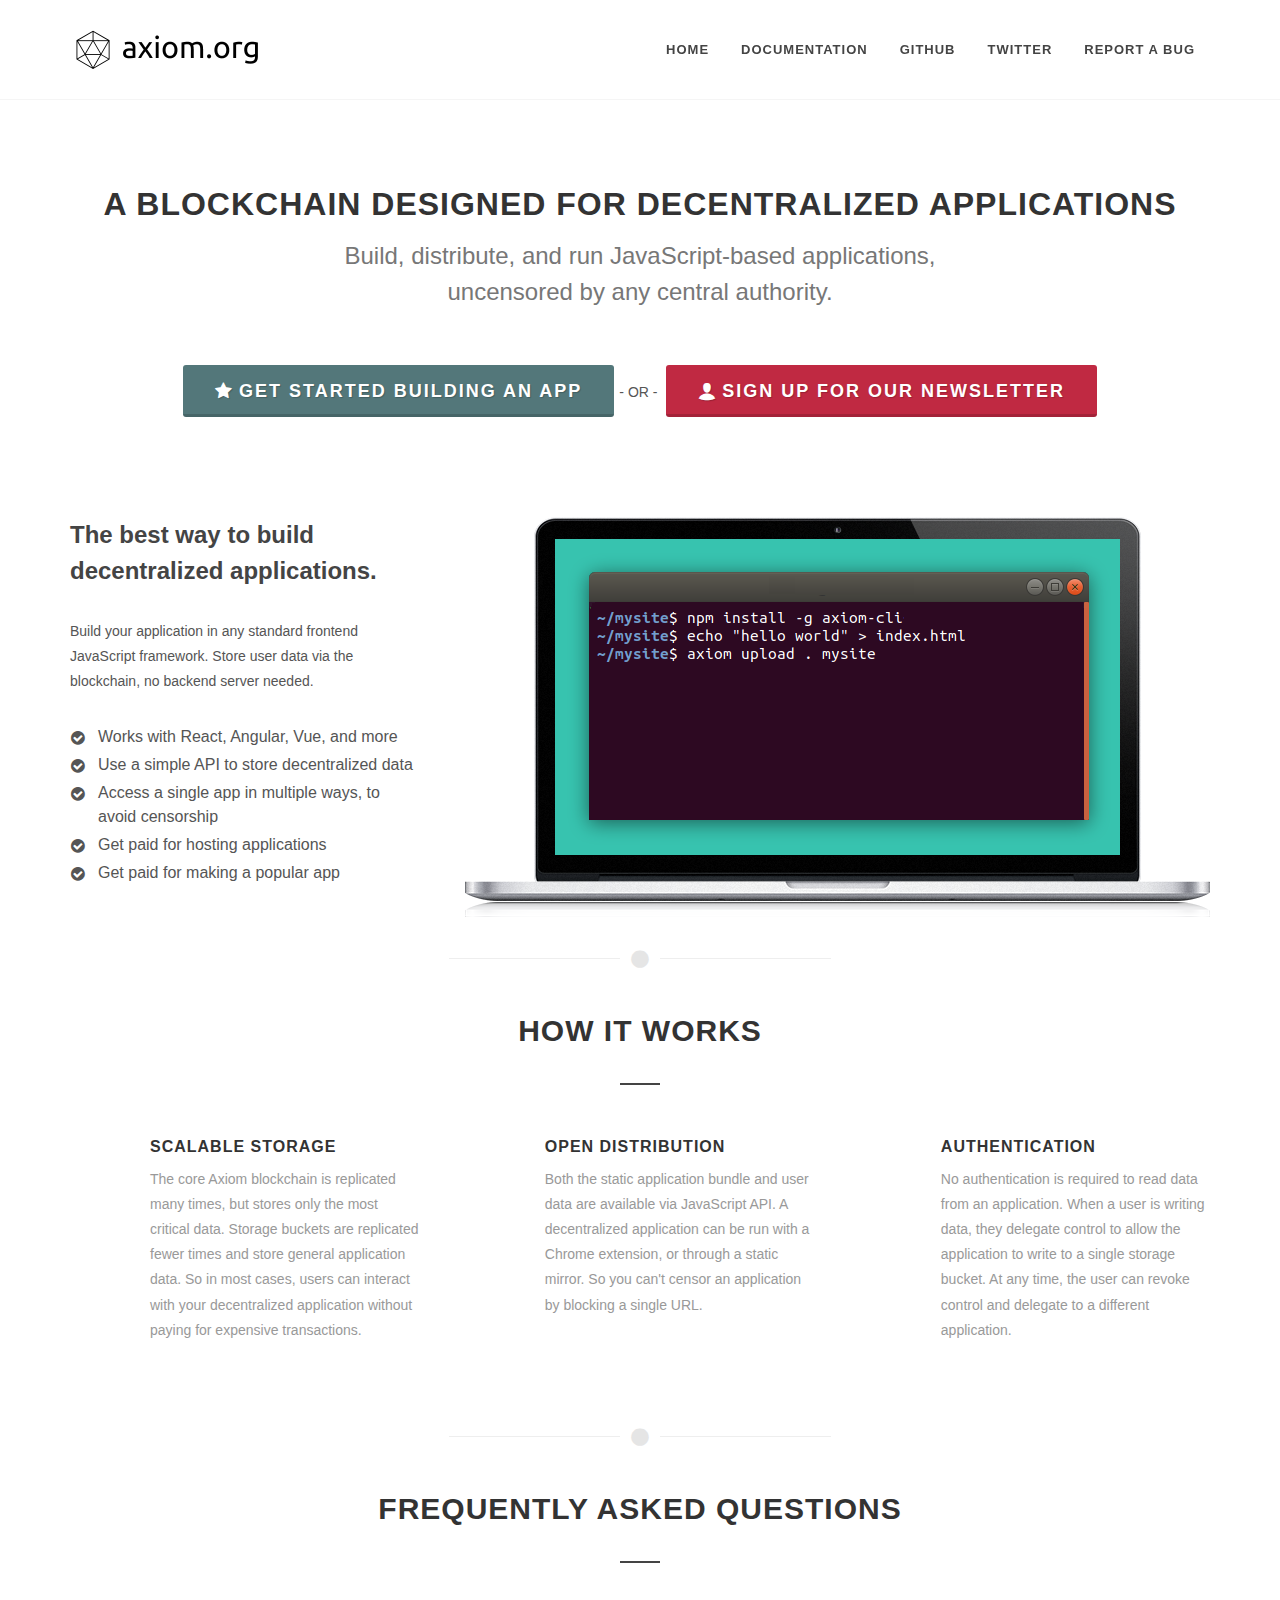
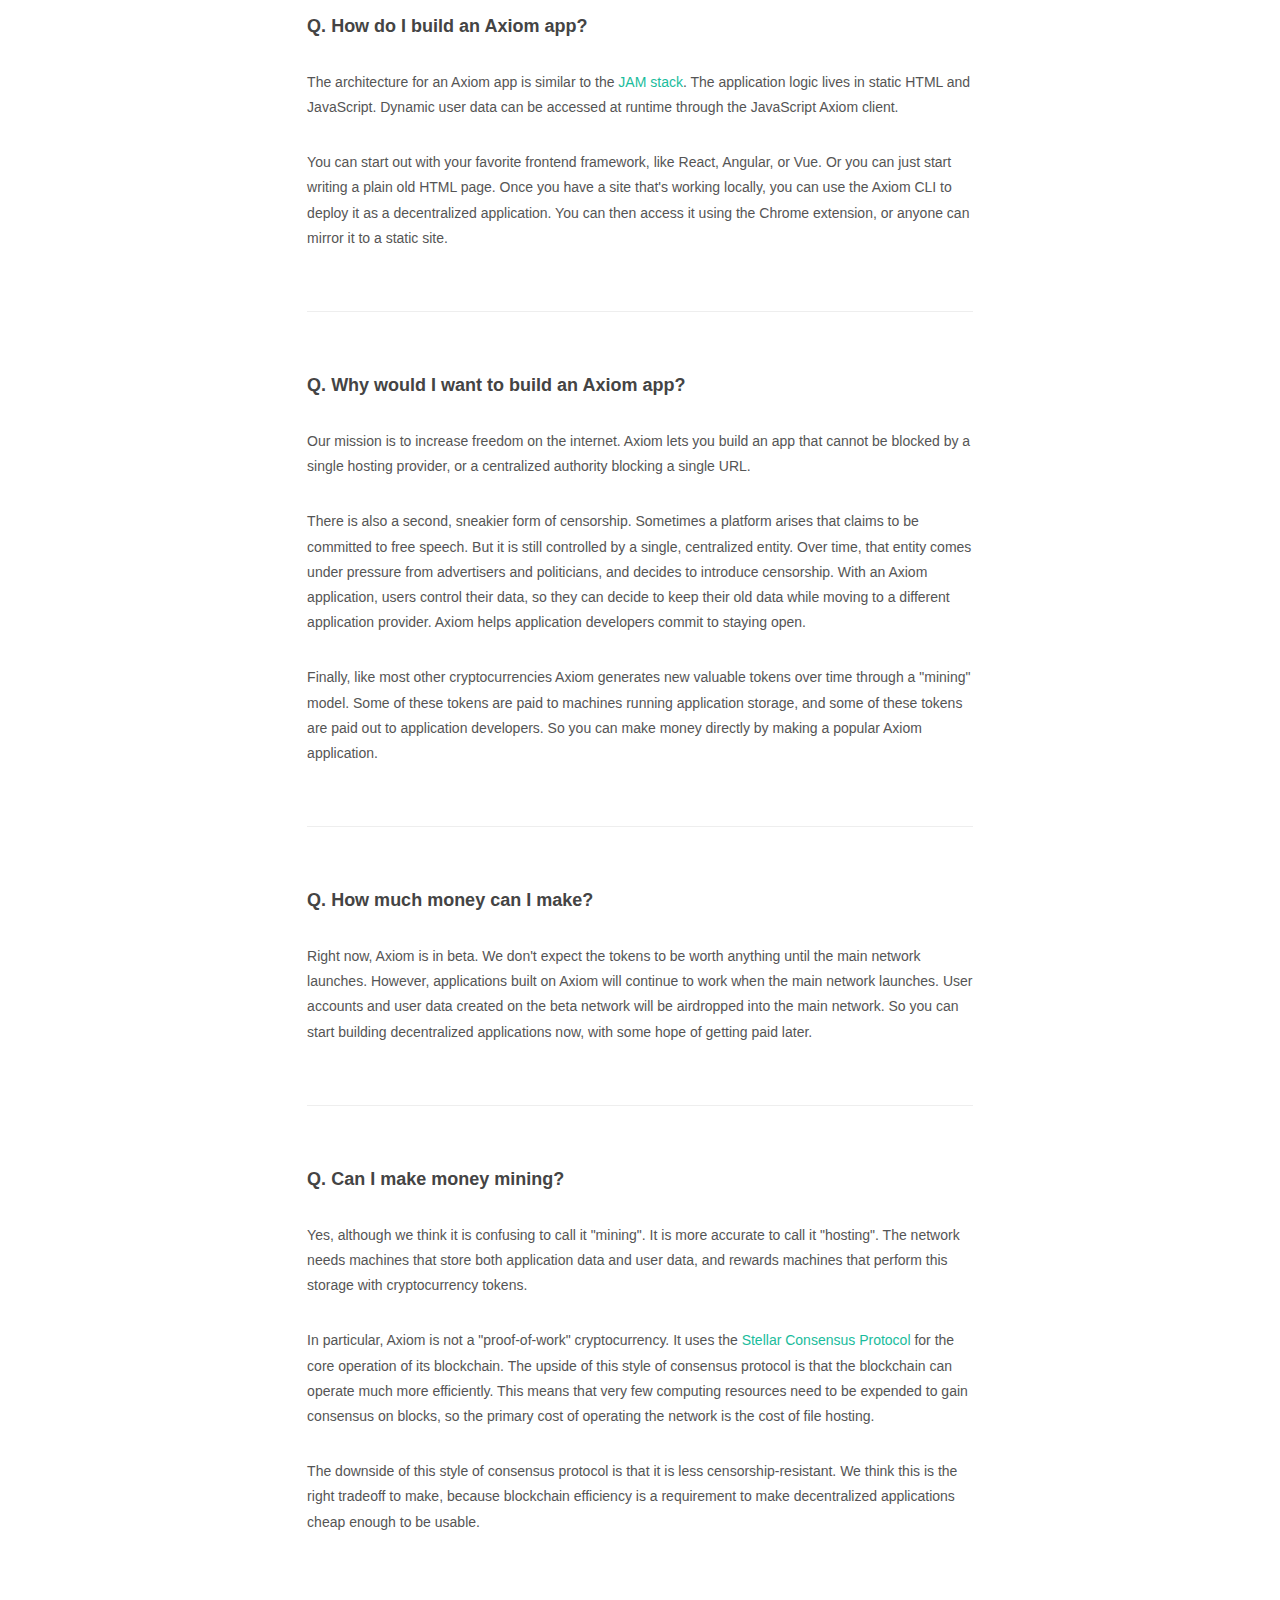
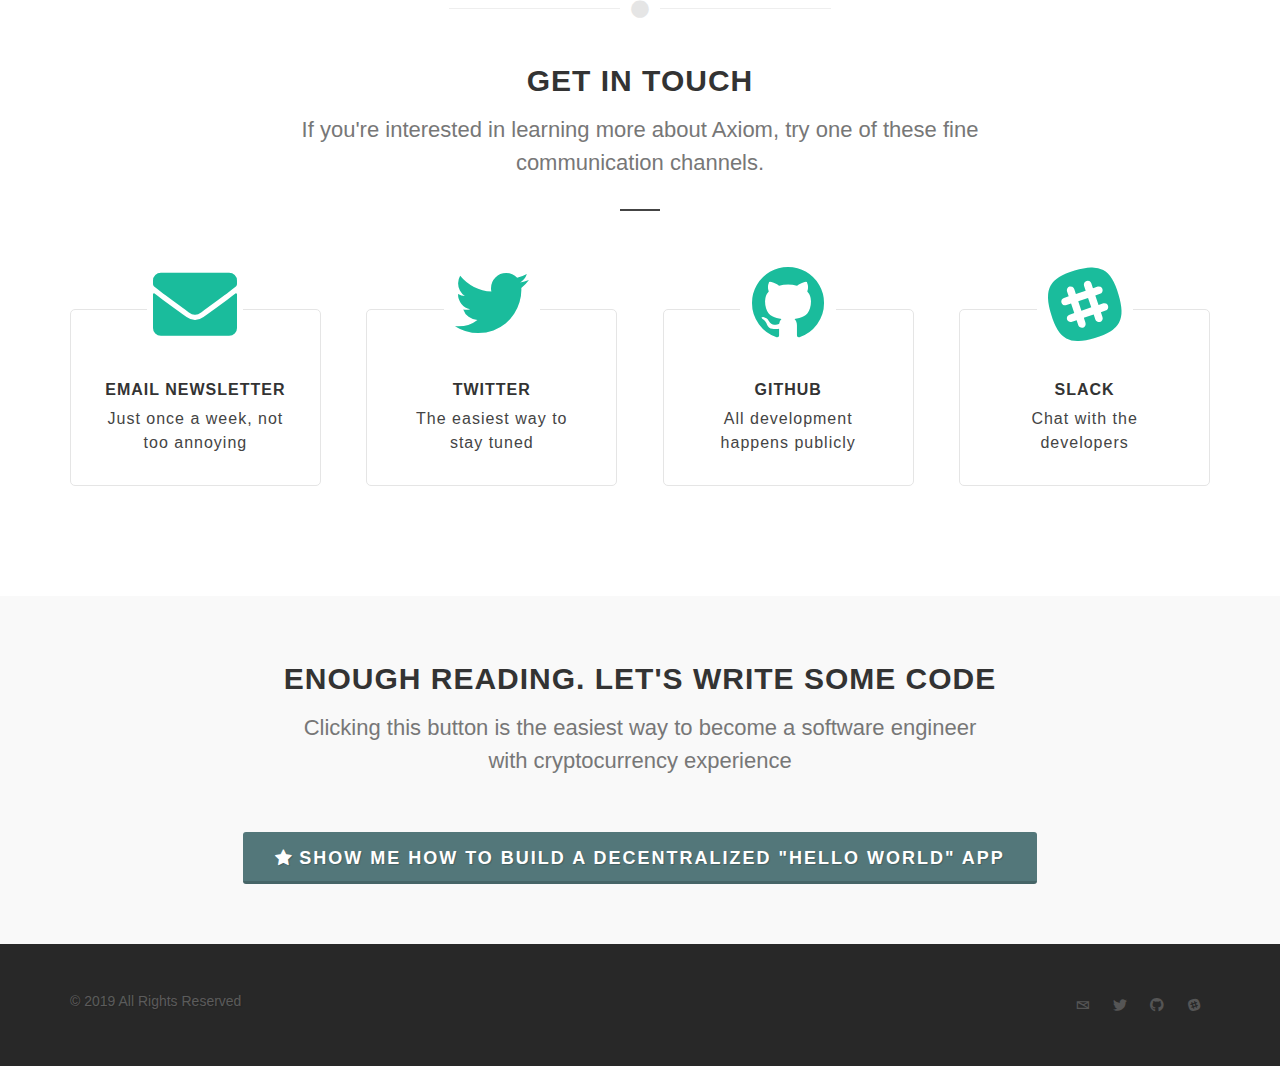
==== commit 6a0f0346: "Updates" ====
--- a/index.html
+++ b/index.html
@@ -9,4 +9,4 @@
  * Copyright 2011-2019 The Bootstrap Authors
  * Copyright 2011-2019 Twitter, Inc.
  * Licensed under MIT (https://github.com/twbs/bootstrap/blob/master/LICENSE)
- */:root{--blue:#007bff;--indigo:#6610f2;--purple:#6f42c1;--pink:#e83e8c;--red:#dc3545;--orange:#fd7e14;--yellow:#ffc107;--green:#28a745;--teal:#20c997;--cyan:#17a2b8;--white:#fff;--gray:#6c757d;--gray-dark:#343a40;--primary:#007bff;--secondary:#6c757d;--success:#28a745;--info:#17a2b8;--warning:#ffc107;--danger:#dc3545;--light:#f8f9fa;--dark:#343a40;--breakpoint-xs:0;--breakpoint-sm:576px;--breakpoint-md:768px;--breakpoint-lg:992px;--breakpoint-xl:1200px;--font-family-sans-serif:-apple-system,BlinkMacSystemFont,"Segoe UI",Roboto,"Helvetica Neue",Arial,"Noto Sans",sans-serif,"Apple Color Emoji","Segoe UI Emoji","Segoe UI Symbol","Noto Color Emoji";--font-family-monospace:SFMono-Regular,Menlo,Monaco,Consolas,"Liberation Mono","Courier New",monospace}*,:after,:before{box-sizing:border-box}html{font-family:sans-serif;line-height:1.15;-webkit-text-size-adjust:100%;-webkit-tap-highlight-color:rgba(0,0,0,0)}article,aside,figcaption,figure,footer,header,hgroup,main,nav,section{display:block}body{margin:0;font-family:-apple-system,BlinkMacSystemFont,Segoe UI,Roboto,Helvetica Neue,Arial,Noto Sans,sans-serif,Apple Color Emoji,Segoe UI Emoji,Segoe UI Symbol,Noto Color Emoji;font-size:1rem;font-weight:400;color:#212529;text-align:left;background-color:#fff}[tabindex="-1"]:focus{outline:0!important}hr{box-sizing:content-box;height:0;overflow:visible}h1,h2,h3,h4,h5,h6{margin-top:0;margin-bottom:.5rem}p{margin-top:0;margin-bottom:1rem}abbr[data-original-title],abbr[title]{text-decoration:underline;-webkit-text-decoration:underline dotted;text-decoration:underline dotted;cursor:help;border-bottom:0;-webkit-text-decoration-skip-ink:none;text-decoration-skip-ink:none}address{font-style:normal;line-height:inherit}address,dl,ol,ul{margin-bottom:1rem}dl,ol,ul{margin-top:0}ol ol,ol ul,ul ol,ul ul{margin-bottom:0}dt{font-weight:700}dd{margin-bottom:.5rem;margin-left:0}blockquote{margin:0 0 1rem}b,strong{font-weight:bolder}small{font-size:80%}sub,sup{position:relative;font-size:75%;line-height:0;vertical-align:baseline}sub{bottom:-.25em}sup{top:-.5em}a{color:#007bff;text-decoration:none;background-color:transparent}a:hover{color:#0056b3;text-decoration:underline}a:not([href]):not([tabindex]),a:not([href]):not([tabindex]):focus,a:not([href]):not([tabindex]):hover{color:inherit;text-decoration:none}a:not([href]):not([tabindex]):focus{outline:0}code,kbd,pre,samp{font-family:SFMono-Regular,Menlo,Monaco,Consolas,Liberation Mono,Courier New,monospace;font-size:1em}pre{margin-top:0;margin-bottom:1rem;overflow:auto}figure{margin:0 0 1rem}img{border-style:none}img,svg{vertical-align:middle}svg{overflow:hidden}table{border-collapse:collapse}caption{padding-top:.75rem;padding-bottom:.75rem;color:#6c757d;text-align:left;caption-side:bottom}th{text-align:inherit}label{margin-bottom:.5rem}button{border-radius:0}button:focus{outline:1px dotted;outline:5px auto -webkit-focus-ring-color}button,input,optgroup,select,textarea{margin:0;font-family:inherit;font-size:inherit;line-height:inherit}button,input{overflow:visible}button,select{text-transform:none}select{word-wrap:normal}[type=button],[type=reset],[type=submit],button{-webkit-appearance:button}[type=button]:not(:disabled),[type=reset]:not(:disabled),[type=submit]:not(:disabled),button:not(:disabled){cursor:pointer}[type=button]::-moz-focus-inner,[type=reset]::-moz-focus-inner,[type=submit]::-moz-focus-inner,button::-moz-focus-inner{padding:0;border-style:none}input[type=checkbox],input[type=radio]{box-sizing:border-box;padding:0}input[type=date],input[type=datetime-local],input[type=month],input[type=time]{-webkit-appearance:listbox}textarea{overflow:auto;resize:vertical}fieldset{min-width:0;padding:0;margin:0;border:0}legend{display:block;width:100%;max-width:100%;padding:0;margin-bottom:.5rem;font-size:1.5rem;line-height:inherit;color:inherit;white-space:normal}progress{vertical-align:baseline}[type=number]::-webkit-inner-spin-button,[type=number]::-webkit-outer-spin-button{height:auto}[type=search]{outline-offset:-2px;-webkit-appearance:none}[type=search]::-webkit-search-decoration{-webkit-appearance:none}::-webkit-file-upload-button{font:inherit;-webkit-appearance:button}output{display:inline-block}summary{display:list-item;cursor:pointer}template{display:none}[hidden]{display:none!important}.h1,.h2,.h3,.h4,.h5,.h6,h1,h2,h3,h4,h5,h6{margin-bottom:.5rem;font-weight:500;line-height:1.2}.h1,h1{font-size:2.5rem}.h2,h2{font-size:2rem}.h3,h3{font-size:1.75rem}.h4,h4{font-size:1.5rem}.h5,h5{font-size:1.25rem}.h6,h6{font-size:1rem}.lead{font-size:1.25rem;font-weight:300}.display-1{font-size:6rem}.display-1,.display-2{font-weight:300;line-height:1.2}.display-2{font-size:5.5rem}.display-3{font-size:4.5rem}.display-3,.display-4{font-weight:300;line-height:1.2}.display-4{font-size:3.5rem}hr{margin-top:1rem;margin-bottom:1rem;border:0;border-top:1px solid rgba(0,0,0,.1)}.small,small{font-size:80%;font-weight:400}.mark,mark{padding:.2em;background-color:#fcf8e3}.list-inline,.list-unstyled{padding-left:0;list-style:none}.list-inline-item{display:inline-block}.list-inline-item:not(:last-child){margin-right:.5rem}.initialism{font-size:90%;text-transform:uppercase}.blockquote{margin-bottom:1rem;font-size:1.25rem}.blockquote-footer{display:block;font-size:80%;color:#6c757d}.blockquote-footer:before{content:"\2014\A0"}.img-fluid,.img-thumbnail{max-width:100%;height:auto}.img-thumbnail{padding:.25rem;background-color:#fff;border:1px solid #dee2e6;border-radius:.25rem}.figure{display:inline-block}.figure-img{margin-bottom:.5rem;line-height:1}.figure-caption{font-size:90%;color:#6c757d}code{font-size:87.5%;color:#e83e8c;word-break:break-word}a>code{color:inherit}kbd{padding:.2rem .4rem;font-size:87.5%;color:#fff;background-color:#212529;border-radius:.2rem}kbd kbd{padding:0;font-size:100%;font-weight:700}pre{display:block;font-size:87.5%;color:#212529}pre code{font-size:inherit;color:inherit;word-break:normal}.pre-scrollable{max-height:340px;overflow-y:scroll}.container{width:100%;padding-right:15px;padding-left:15px;margin-right:auto;margin-left:auto}@media (min-width:768px){.container{max-width:720px}}@media (min-width:992px){.container{max-width:960px}}@media (min-width:1200px){.container{max-width:1140px}}.container-fluid{width:100%;padding-right:15px;padding-left:15px;margin-right:auto;margin-left:auto}.row{display:flex;flex-wrap:wrap;margin-right:-15px;margin-left:-15px}.no-gutters{margin-right:0;margin-left:0}.no-gutters>.col,.no-gutters>[class*=col-]{padding-right:0;padding-left:0}.col,.col-1,.col-2,.col-3,.col-4,.col-5,.col-6,.col-7,.col-8,.col-9,.col-10,.col-11,.col-12,.col-auto,.col-lg,.col-lg-1,.col-lg-2,.col-lg-3,.col-lg-4,.col-lg-5,.col-lg-6,.col-lg-7,.col-lg-8,.col-lg-9,.col-lg-10,.col-lg-11,.col-lg-12,.col-lg-auto,.col-md,.col-md-1,.col-md-2,.col-md-3,.col-md-4,.col-md-5,.col-md-6,.col-md-7,.col-md-8,.col-md-9,.col-md-10,.col-md-11,.col-md-12,.col-md-auto,.col-sm,.col-sm-1,.col-sm-2,.col-sm-3,.col-sm-4,.col-sm-5,.col-sm-6,.col-sm-7,.col-sm-8,.col-sm-9,.col-sm-10,.col-sm-11,.col-sm-12,.col-sm-auto,.col-xl,.col-xl-1,.col-xl-2,.col-xl-3,.col-xl-4,.col-xl-5,.col-xl-6,.col-xl-7,.col-xl-8,.col-xl-9,.col-xl-10,.col-xl-11,.col-xl-12,.col-xl-auto{position:relative;width:100%;padding-right:15px;padding-left:15px}.col{flex-basis:0;flex-grow:1;max-width:100%}.col-auto{flex:0 0 auto;width:auto;max-width:100%}.col-1{flex:0 0 8.333333%;max-width:8.333333%}.col-2{flex:0 0 16.666667%;max-width:16.666667%}.col-3{flex:0 0 25%;max-width:25%}.col-4{flex:0 0 33.333333%;max-width:33.333333%}.col-5{flex:0 0 41.666667%;max-width:41.666667%}.col-6{flex:0 0 50%;max-width:50%}.col-7{flex:0 0 58.333333%;max-width:58.333333%}.col-8{flex:0 0 66.666667%;max-width:66.666667%}.col-9{flex:0 0 75%;max-width:75%}.col-10{flex:0 0 83.333333%;max-width:83.333333%}.col-11{flex:0 0 91.666667%;max-width:91.666667%}.col-12{flex:0 0 100%;max-width:100%}.order-first{order:-1}.order-last{order:13}.order-0{order:0}.order-1{order:1}.order-2{order:2}.order-3{order:3}.order-4{order:4}.order-5{order:5}.order-6{order:6}.order-7{order:7}.order-8{order:8}.order-9{order:9}.order-10{order:10}.order-11{order:11}.order-12{order:12}.offset-1{margin-left:8.333333%}.offset-2{margin-left:16.666667%}.offset-3{margin-left:25%}.offset-4{margin-left:33.333333%}.offset-5{margin-left:41.666667%}.offset-6{margin-left:50%}.offset-7{margin-left:58.333333%}.offset-8{margin-left:66.666667%}.offset-9{margin-left:75%}.offset-10{margin-left:83.333333%}.offset-11{margin-left:91.666667%}@media (min-width:576px){.col-sm{flex-basis:0;flex-grow:1;max-width:100%}.col-sm-auto{flex:0 0 auto;width:auto;max-width:100%}.col-sm-1{flex:0 0 8.333333%;max-width:8.333333%}.col-sm-2{flex:0 0 16.666667%;max-width:16.666667%}.col-sm-3{flex:0 0 25%;max-width:25%}.col-sm-4{flex:0 0 33.333333%;max-width:33.333333%}.col-sm-5{flex:0 0 41.666667%;max-width:41.666667%}.col-sm-6{flex:0 0 50%;max-width:50%}.col-sm-7{flex:0 0 58.333333%;max-width:58.333333%}.col-sm-8{flex:0 0 66.666667%;max-width:66.666667%}.col-sm-9{flex:0 0 75%;max-width:75%}.col-sm-10{flex:0 0 83.333333%;max-width:83.333333%}.col-sm-11{flex:0 0 91.666667%;max-width:91.666667%}.col-sm-12{flex:0 0 100%;max-width:100%}.order-sm-first{order:-1}.order-sm-last{order:13}.order-sm-0{order:0}.order-sm-1{order:1}.order-sm-2{order:2}.order-sm-3{order:3}.order-sm-4{order:4}.order-sm-5{order:5}.order-sm-6{order:6}.order-sm-7{order:7}.order-sm-8{order:8}.order-sm-9{order:9}.order-sm-10{order:10}.order-sm-11{order:11}.order-sm-12{order:12}.offset-sm-0{margin-left:0}.offset-sm-1{margin-left:8.333333%}.offset-sm-2{margin-left:16.666667%}.offset-sm-3{margin-left:25%}.offset-sm-4{margin-left:33.333333%}.offset-sm-5{margin-left:41.666667%}.offset-sm-6{margin-left:50%}.offset-sm-7{margin-left:58.333333%}.offset-sm-8{margin-left:66.666667%}.offset-sm-9{margin-left:75%}.offset-sm-10{margin-left:83.333333%}.offset-sm-11{margin-left:91.666667%}}@media (min-width:768px){.col-md{flex-basis:0;flex-grow:1;max-width:100%}.col-md-auto{flex:0 0 auto;width:auto;max-width:100%}.col-md-1{flex:0 0 8.333333%;max-width:8.333333%}.col-md-2{flex:0 0 16.666667%;max-width:16.666667%}.col-md-3{flex:0 0 25%;max-width:25%}.col-md-4{flex:0 0 33.333333%;max-width:33.333333%}.col-md-5{flex:0 0 41.666667%;max-width:41.666667%}.col-md-6{flex:0 0 50%;max-width:50%}.col-md-7{flex:0 0 58.333333%;max-width:58.333333%}.col-md-8{flex:0 0 66.666667%;max-width:66.666667%}.col-md-9{flex:0 0 75%;max-width:75%}.col-md-10{flex:0 0 83.333333%;max-width:83.333333%}.col-md-11{flex:0 0 91.666667%;max-width:91.666667%}.col-md-12{flex:0 0 100%;max-width:100%}.order-md-first{order:-1}.order-md-last{order:13}.order-md-0{order:0}.order-md-1{order:1}.order-md-2{order:2}.order-md-3{order:3}.order-md-4{order:4}.order-md-5{order:5}.order-md-6{order:6}.order-md-7{order:7}.order-md-8{order:8}.order-md-9{order:9}.order-md-10{order:10}.order-md-11{order:11}.order-md-12{order:12}.offset-md-0{margin-left:0}.offset-md-1{margin-left:8.333333%}.offset-md-2{margin-left:16.666667%}.offset-md-3{margin-left:25%}.offset-md-4{margin-left:33.333333%}.offset-md-5{margin-left:41.666667%}.offset-md-6{margin-left:50%}.offset-md-7{margin-left:58.333333%}.offset-md-8{margin-left:66.666667%}.offset-md-9{margin-left:75%}.offset-md-10{margin-left:83.333333%}.offset-md-11{margin-left:91.666667%}}@media (min-width:992px){.col-lg{flex-basis:0;flex-grow:1;max-width:100%}.col-lg-auto{flex:0 0 auto;width:auto;max-width:100%}.col-lg-1{flex:0 0 8.333333%;max-width:8.333333%}.col-lg-2{flex:0 0 16.666667%;max-width:16.666667%}.col-lg-3{flex:0 0 25%;max-width:25%}.col-lg-4{flex:0 0 33.333333%;max-width:33.333333%}.col-lg-5{flex:0 0 41.666667%;max-width:41.666667%}.col-lg-6{flex:0 0 50%;max-width:50%}.col-lg-7{flex:0 0 58.333333%;max-width:58.333333%}.col-lg-8{flex:0 0 66.666667%;max-width:66.666667%}.col-lg-9{flex:0 0 75%;max-width:75%}.col-lg-10{flex:0 0 83.333333%;max-width:83.333333%}.col-lg-11{flex:0 0 91.666667%;max-width:91.666667%}.col-lg-12{flex:0 0 100%;max-width:100%}.order-lg-first{order:-1}.order-lg-last{order:13}.order-lg-0{order:0}.order-lg-1{order:1}.order-lg-2{order:2}.order-lg-3{order:3}.order-lg-4{order:4}.order-lg-5{order:5}.order-lg-6{order:6}.order-lg-7{order:7}.order-lg-8{order:8}.order-lg-9{order:9}.order-lg-10{order:10}.order-lg-11{order:11}.order-lg-12{order:12}.offset-lg-0{margin-left:0}.offset-lg-1{margin-left:8.333333%}.offset-lg-2{margin-left:16.666667%}.offset-lg-3{margin-left:25%}.offset-lg-4{margin-left:33.333333%}.offset-lg-5{margin-left:41.666667%}.offset-lg-6{margin-left:50%}.offset-lg-7{margin-left:58.333333%}.offset-lg-8{margin-left:66.666667%}.offset-lg-9{margin-left:75%}.offset-lg-10{margin-left:83.333333%}.offset-lg-11{margin-left:91.666667%}}@media (min-width:1200px){.col-xl{flex-basis:0;flex-grow:1;max-width:100%}.col-xl-auto{flex:0 0 auto;width:auto;max-width:100%}.col-xl-1{flex:0 0 8.333333%;max-width:8.333333%}.col-xl-2{flex:0 0 16.666667%;max-width:16.666667%}.col-xl-3{flex:0 0 25%;max-width:25%}.col-xl-4{flex:0 0 33.333333%;max-width:33.333333%}.col-xl-5{flex:0 0 41.666667%;max-width:41.666667%}.col-xl-6{flex:0 0 50%;max-width:50%}.col-xl-7{flex:0 0 58.333333%;max-width:58.333333%}.col-xl-8{flex:0 0 66.666667%;max-width:66.666667%}.col-xl-9{flex:0 0 75%;max-width:75%}.col-xl-10{flex:0 0 83.333333%;max-width:83.333333%}.col-xl-11{flex:0 0 91.666667%;max-width:91.666667%}.col-xl-12{flex:0 0 100%;max-width:100%}.order-xl-first{order:-1}.order-xl-last{order:13}.order-xl-0{order:0}.order-xl-1{order:1}.order-xl-2{order:2}.order-xl-3{order:3}.order-xl-4{order:4}.order-xl-5{order:5}.order-xl-6{order:6}.order-xl-7{order:7}.order-xl-8{order:8}.order-xl-9{order:9}.order-xl-10{order:10}.order-xl-11{order:11}.order-xl-12{order:12}.offset-xl-0{margin-left:0}.offset-xl-1{margin-left:8.333333%}.offset-xl-2{margin-left:16.666667%}.offset-xl-3{margin-left:25%}.offset-xl-4{margin-left:33.333333%}.offset-xl-5{margin-left:41.666667%}.offset-xl-6{margin-left:50%}.offset-xl-7{margin-left:58.333333%}.offset-xl-8{margin-left:66.666667%}.offset-xl-9{margin-left:75%}.offset-xl-10{margin-left:83.333333%}.offset-xl-11{margin-left:91.666667%}}.table{width:100%;margin-bottom:1rem;color:#212529}.table td,.table th{padding:.75rem;vertical-align:top;border-top:1px solid #dee2e6}.table thead th{vertical-align:bottom;border-bottom:2px solid #dee2e6}.table tbody+tbody{border-top:2px solid #dee2e6}.table-sm td,.table-sm th{padding:.3rem}.table-bordered,.table-bordered td,.table-bordered th{border:1px solid #dee2e6}.table-bordered thead td,.table-bordered thead th{border-bottom-width:2px}.table-borderless tbody+tbody,.table-borderless td,.table-borderless th,.table-borderless thead th{border:0}.table-striped tbody tr:nth-of-type(odd){background-color:rgba(0,0,0,.05)}.table-hover tbody tr:hover{color:#212529;background-color:rgba(0,0,0,.075)}.table-primary,.table-primary>td,.table-primary>th{background-color:#b8daff}.table-primary tbody+tbody,.table-primary td,.table-primary th,.table-primary thead th{border-color:#7abaff}.table-hover .table-primary:hover,.table-hover .table-primary:hover>td,.table-hover .table-primary:hover>th{background-color:#9fcdff}.table-secondary,.table-secondary>td,.table-secondary>th{background-color:#d6d8db}.table-secondary tbody+tbody,.table-secondary td,.table-secondary th,.table-secondary thead th{border-color:#b3b7bb}.table-hover .table-secondary:hover,.table-hover .table-secondary:hover>td,.table-hover .table-secondary:hover>th{background-color:#c8cbcf}.table-success,.table-success>td,.table-success>th{background-color:#c3e6cb}.table-success tbody+tbody,.table-success td,.table-success th,.table-success thead th{border-color:#8fd19e}.table-hover .table-success:hover,.table-hover .table-success:hover>td,.table-hover .table-success:hover>th{background-color:#b1dfbb}.table-info,.table-info>td,.table-info>th{background-color:#bee5eb}.table-info tbody+tbody,.table-info td,.table-info th,.table-info thead th{border-color:#86cfda}.table-hover .table-info:hover,.table-hover .table-info:hover>td,.table-hover .table-info:hover>th{background-color:#abdde5}.table-warning,.table-warning>td,.table-warning>th{background-color:#ffeeba}.table-warning tbody+tbody,.table-warning td,.table-warning th,.table-warning thead th{border-color:#ffdf7e}.table-hover .table-warning:hover,.table-hover .table-warning:hover>td,.table-hover .table-warning:hover>th{background-color:#ffe8a1}.table-danger,.table-danger>td,.table-danger>th{background-color:#f5c6cb}.table-danger tbody+tbody,.table-danger td,.table-danger th,.table-danger thead th{border-color:#ed969e}.table-hover .table-danger:hover,.table-hover .table-danger:hover>td,.table-hover .table-danger:hover>th{background-color:#f1b0b7}.table-light,.table-light>td,.table-light>th{background-color:#fdfdfe}.table-light tbody+tbody,.table-light td,.table-light th,.table-light thead th{border-color:#fbfcfc}.table-hover .table-light:hover,.table-hover .table-light:hover>td,.table-hover .table-light:hover>th{background-color:#ececf6}.table-dark,.table-dark>td,.table-dark>th{background-color:#c6c8ca}.table-dark tbody+tbody,.table-dark td,.table-dark th,.table-dark thead th{border-color:#95999c}.table-hover .table-dark:hover,.table-hover .table-dark:hover>td,.table-hover .table-dark:hover>th{background-color:#b9bbbe}.table-active,.table-active>td,.table-active>th,.table-hover .table-active:hover,.table-hover .table-active:hover>td,.table-hover .table-active:hover>th{background-color:rgba(0,0,0,.075)}.table .thead-dark th{color:#fff;background-color:#343a40;border-color:#454d55}.table .thead-light th{color:#495057;background-color:#e9ecef;border-color:#dee2e6}.table-dark{color:#fff;background-color:#343a40}.table-dark td,.table-dark th,.table-dark thead th{border-color:#454d55}.table-dark.table-bordered{border:0}.table-dark.table-striped tbody tr:nth-of-type(odd){background-color:hsla(0,0%,100%,.05)}.table-dark.table-hover tbody tr:hover{color:#fff;background-color:hsla(0,0%,100%,.075)}@media (max-width:575.98px){.table-responsive-sm{display:block;width:100%;overflow-x:auto;-webkit-overflow-scrolling:touch}.table-responsive-sm>.table-bordered{border:0}}@media (max-width:767.98px){.table-responsive-md{display:block;width:100%;overflow-x:auto;-webkit-overflow-scrolling:touch}.table-responsive-md>.table-bordered{border:0}}@media (max-width:991.98px){.table-responsive-lg{display:block;width:100%;overflow-x:auto;-webkit-overflow-scrolling:touch}.table-responsive-lg>.table-bordered{border:0}}@media (max-width:1199.98px){.table-responsive-xl{display:block;width:100%;overflow-x:auto;-webkit-overflow-scrolling:touch}.table-responsive-xl>.table-bordered{border:0}}.table-responsive{display:block;width:100%;overflow-x:auto;-webkit-overflow-scrolling:touch}.table-responsive>.table-bordered{border:0}.form-control{display:block;width:100%;height:calc(1.5em + .75rem + 2px);padding:.375rem .75rem;font-size:1rem;font-weight:400;line-height:1.5;color:#495057;background-color:#fff;background-clip:padding-box;border:1px solid #ced4da;border-radius:.25rem;-webkit-transition:border-color .15s ease-in-out,box-shadow .15s ease-in-out;transition:border-color .15s ease-in-out,box-shadow .15s ease-in-out}@media (prefers-reduced-motion:reduce){.form-control{-webkit-transition:none;transition:none}}.form-control::-ms-expand{background-color:transparent;border:0}.form-control:focus{color:#495057;background-color:#fff;border-color:#80bdff;outline:0;box-shadow:0 0 0 .2rem rgba(0,123,255,.25)}.form-control::-webkit-input-placeholder{color:#6c757d;opacity:1}.form-control::-moz-placeholder{color:#6c757d;opacity:1}.form-control:-ms-input-placeholder{color:#6c757d;opacity:1}.form-control::-ms-input-placeholder{color:#6c757d;opacity:1}.form-control::placeholder{color:#6c757d;opacity:1}.form-control:disabled,.form-control[readonly]{background-color:#e9ecef;opacity:1}select.form-control:focus::-ms-value{color:#495057;background-color:#fff}.form-control-file,.form-control-range{display:block;width:100%}.col-form-label{padding-top:calc(.375rem + 1px);padding-bottom:calc(.375rem + 1px);margin-bottom:0;font-size:inherit;line-height:1.5}.col-form-label-lg{padding-top:calc(.5rem + 1px);padding-bottom:calc(.5rem + 1px);font-size:1.25rem;line-height:1.5}.col-form-label-sm{padding-top:calc(.25rem + 1px);padding-bottom:calc(.25rem + 1px);font-size:.875rem;line-height:1.5}.form-control-plaintext{display:block;width:100%;padding-top:.375rem;padding-bottom:.375rem;margin-bottom:0;line-height:1.5;color:#212529;background-color:transparent;border:solid transparent;border-width:1px 0}.form-control-plaintext.form-control-lg,.form-control-plaintext.form-control-sm{padding-right:0;padding-left:0}.form-control-sm{height:calc(1.5em + .5rem + 2px);padding:.25rem .5rem;font-size:.875rem;line-height:1.5;border-radius:.2rem}.form-control-lg{height:calc(1.5em + 1rem + 2px);padding:.5rem 1rem;font-size:1.25rem;line-height:1.5;border-radius:.3rem}select.form-control[multiple],select.form-control[size],textarea.form-control{height:auto}.form-group{margin-bottom:1rem}.form-text{display:block;margin-top:.25rem}.form-row{display:flex;flex-wrap:wrap;margin-right:-5px;margin-left:-5px}.form-row>.col,.form-row>[class*=col-]{padding-right:5px;padding-left:5px}.form-check{position:relative;display:block;padding-left:1.25rem}.form-check-input{position:absolute;margin-top:.3rem;margin-left:-1.25rem}.form-check-input:disabled~.form-check-label{color:#6c757d}.form-check-label{margin-bottom:0}.form-check-inline{display:inline-flex;align-items:center;padding-left:0;margin-right:.75rem}.form-check-inline .form-check-input{position:static;margin-top:0;margin-right:.3125rem;margin-left:0}.valid-feedback{display:none;width:100%;margin-top:.25rem;font-size:80%;color:#28a745}.valid-tooltip{position:absolute;top:100%;z-index:5;display:none;max-width:100%;padding:.25rem .5rem;margin-top:.1rem;font-size:.875rem;line-height:1.5;color:#fff;background-color:rgba(40,167,69,.9);border-radius:.25rem}.form-control.is-valid,.was-validated .form-control:valid{border-color:#28a745;padding-right:calc(1.5em + .75rem);background-image:url("data:image/svg+xml;charset=utf-8,%3Csvg xmlns='http://www.w3.org/2000/svg' viewBox='0 0 8 8'%3E%3Cpath fill='%2328a745' d='M2.3 6.73L.6 4.53c-.4-1.04.46-1.4 1.1-.8l1.1 1.4 3.4-3.8c.6-.63 1.6-.27 1.2.7l-4 4.6c-.43.5-.8.4-1.1.1z'/%3E%3C/svg%3E");background-repeat:no-repeat;background-position:100% calc(.375em + .1875rem);background-size:calc(.75em + .375rem) calc(.75em + .375rem)}.form-control.is-valid:focus,.was-validated .form-control:valid:focus{border-color:#28a745;box-shadow:0 0 0 .2rem rgba(40,167,69,.25)}.form-control.is-valid~.valid-feedback,.form-control.is-valid~.valid-tooltip,.was-validated .form-control:valid~.valid-feedback,.was-validated .form-control:valid~.valid-tooltip{display:block}.was-validated textarea.form-control:valid,textarea.form-control.is-valid{padding-right:calc(1.5em + .75rem);background-position:top calc(.375em + .1875rem) right calc(.375em + .1875rem)}.custom-select.is-valid,.was-validated .custom-select:valid{border-color:#28a745;padding-right:calc((3em + 2.25rem)/4 + 1.75rem);background:url("data:image/svg+xml;charset=utf-8,%3Csvg xmlns='http://www.w3.org/2000/svg' viewBox='0 0 4 5'%3E%3Cpath fill='%23343a40' d='M2 0L0 2h4zm0 5L0 3h4z'/%3E%3C/svg%3E") no-repeat right .75rem center/8px 10px,url("data:image/svg+xml;charset=utf-8,%3Csvg xmlns='http://www.w3.org/2000/svg' viewBox='0 0 8 8'%3E%3Cpath fill='%2328a745' d='M2.3 6.73L.6 4.53c-.4-1.04.46-1.4 1.1-.8l1.1 1.4 3.4-3.8c.6-.63 1.6-.27 1.2.7l-4 4.6c-.43.5-.8.4-1.1.1z'/%3E%3C/svg%3E") #fff no-repeat center right 1.75rem/calc(.75em + .375rem) calc(.75em + .375rem)}.custom-select.is-valid:focus,.was-validated .custom-select:valid:focus{border-color:#28a745;box-shadow:0 0 0 .2rem rgba(40,167,69,.25)}.custom-select.is-valid~.valid-feedback,.custom-select.is-valid~.valid-tooltip,.form-control-file.is-valid~.valid-feedback,.form-control-file.is-valid~.valid-tooltip,.was-validated .custom-select:valid~.valid-feedback,.was-validated .custom-select:valid~.valid-tooltip,.was-validated .form-control-file:valid~.valid-feedback,.was-validated .form-control-file:valid~.valid-tooltip{display:block}.form-check-input.is-valid~.form-check-label,.was-validated .form-check-input:valid~.form-check-label{color:#28a745}.form-check-input.is-valid~.valid-feedback,.form-check-input.is-valid~.valid-tooltip,.was-validated .form-check-input:valid~.valid-feedback,.was-validated .form-check-input:valid~.valid-tooltip{display:block}.custom-control-input.is-valid~.custom-control-label,.was-validated .custom-control-input:valid~.custom-control-label{color:#28a745}.custom-control-input.is-valid~.custom-control-label:before,.was-validated .custom-control-input:valid~.custom-control-label:before{border-color:#28a745}.custom-control-input.is-valid~.valid-feedback,.custom-control-input.is-valid~.valid-tooltip,.was-validated .custom-control-input:valid~.valid-feedback,.was-validated .custom-control-input:valid~.valid-tooltip{display:block}.custom-control-input.is-valid:checked~.custom-control-label:before,.was-validated .custom-control-input:valid:checked~.custom-control-label:before{border-color:#34ce57;background-color:#34ce57}.custom-control-input.is-valid:focus~.custom-control-label:before,.was-validated .custom-control-input:valid:focus~.custom-control-label:before{box-shadow:0 0 0 .2rem rgba(40,167,69,.25)}.custom-control-input.is-valid:focus:not(:checked)~.custom-control-label:before,.custom-file-input.is-valid~.custom-file-label,.was-validated .custom-control-input:valid:focus:not(:checked)~.custom-control-label:before,.was-validated .custom-file-input:valid~.custom-file-label{border-color:#28a745}.custom-file-input.is-valid~.valid-feedback,.custom-file-input.is-valid~.valid-tooltip,.was-validated .custom-file-input:valid~.valid-feedback,.was-validated .custom-file-input:valid~.valid-tooltip{display:block}.custom-file-input.is-valid:focus~.custom-file-label,.was-validated .custom-file-input:valid:focus~.custom-file-label{border-color:#28a745;box-shadow:0 0 0 .2rem rgba(40,167,69,.25)}.invalid-feedback{display:none;width:100%;margin-top:.25rem;font-size:80%;color:#dc3545}.invalid-tooltip{position:absolute;top:100%;z-index:5;display:none;max-width:100%;padding:.25rem .5rem;margin-top:.1rem;font-size:.875rem;line-height:1.5;color:#fff;background-color:rgba(220,53,69,.9);border-radius:.25rem}.form-control.is-invalid,.was-validated .form-control:invalid{border-color:#dc3545;padding-right:calc(1.5em + .75rem);background-image:url("data:image/svg+xml;charset=utf-8,%3Csvg xmlns='http://www.w3.org/2000/svg' fill='%23dc3545' viewBox='-2 -2 7 7'%3E%3Cpath stroke='%23dc3545' d='M0 0l3 3m0-3L0 3'/%3E%3Ccircle r='.5'/%3E%3Ccircle cx='3' r='.5'/%3E%3Ccircle cy='3' r='.5'/%3E%3Ccircle cx='3' cy='3' r='.5'/%3E%3C/svg%3E");background-repeat:no-repeat;background-position:100% calc(.375em + .1875rem);background-size:calc(.75em + .375rem) calc(.75em + .375rem)}.form-control.is-invalid:focus,.was-validated .form-control:invalid:focus{border-color:#dc3545;box-shadow:0 0 0 .2rem rgba(220,53,69,.25)}.form-control.is-invalid~.invalid-feedback,.form-control.is-invalid~.invalid-tooltip,.was-validated .form-control:invalid~.invalid-feedback,.was-validated .form-control:invalid~.invalid-tooltip{display:block}.was-validated textarea.form-control:invalid,textarea.form-control.is-invalid{padding-right:calc(1.5em + .75rem);background-position:top calc(.375em + .1875rem) right calc(.375em + .1875rem)}.custom-select.is-invalid,.was-validated .custom-select:invalid{border-color:#dc3545;padding-right:calc((3em + 2.25rem)/4 + 1.75rem);background:url("data:image/svg+xml;charset=utf-8,%3Csvg xmlns='http://www.w3.org/2000/svg' viewBox='0 0 4 5'%3E%3Cpath fill='%23343a40' d='M2 0L0 2h4zm0 5L0 3h4z'/%3E%3C/svg%3E") no-repeat right .75rem center/8px 10px,url("data:image/svg+xml;charset=utf-8,%3Csvg xmlns='http://www.w3.org/2000/svg' fill='%23dc3545' viewBox='-2 -2 7 7'%3E%3Cpath stroke='%23dc3545' d='M0 0l3 3m0-3L0 3'/%3E%3Ccircle r='.5'/%3E%3Ccircle cx='3' r='.5'/%3E%3Ccircle cy='3' r='.5'/%3E%3Ccircle cx='3' cy='3' r='.5'/%3E%3C/svg%3E") #fff no-repeat center right 1.75rem/calc(.75em + .375rem) calc(.75em + .375rem)}.custom-select.is-invalid:focus,.was-validated .custom-select:invalid:focus{border-color:#dc3545;box-shadow:0 0 0 .2rem rgba(220,53,69,.25)}.custom-select.is-invalid~.invalid-feedback,.custom-select.is-invalid~.invalid-tooltip,.form-control-file.is-invalid~.invalid-feedback,.form-control-file.is-invalid~.invalid-tooltip,.was-validated .custom-select:invalid~.invalid-feedback,.was-validated .custom-select:invalid~.invalid-tooltip,.was-validated .form-control-file:invalid~.invalid-feedback,.was-validated .form-control-file:invalid~.invalid-tooltip{display:block}.form-check-input.is-invalid~.form-check-label,.was-validated .form-check-input:invalid~.form-check-label{color:#dc3545}.form-check-input.is-invalid~.invalid-feedback,.form-check-input.is-invalid~.invalid-tooltip,.was-validated .form-check-input:invalid~.invalid-feedback,.was-validated .form-check-input:invalid~.invalid-tooltip{display:block}.custom-control-input.is-invalid~.custom-control-label,.was-validated .custom-control-input:invalid~.custom-control-label{color:#dc3545}.custom-control-input.is-invalid~.custom-control-label:before,.was-validated .custom-control-input:invalid~.custom-control-label:before{border-color:#dc3545}.custom-control-input.is-invalid~.invalid-feedback,.custom-control-input.is-invalid~.invalid-tooltip,.was-validated .custom-control-input:invalid~.invalid-feedback,.was-validated .custom-control-input:invalid~.invalid-tooltip{display:block}.custom-control-input.is-invalid:checked~.custom-control-label:before,.was-validated .custom-control-input:invalid:checked~.custom-control-label:before{border-color:#e4606d;background-color:#e4606d}.custom-control-input.is-invalid:focus~.custom-control-label:before,.was-validated .custom-control-input:invalid:focus~.custom-control-label:before{box-shadow:0 0 0 .2rem rgba(220,53,69,.25)}.custom-control-input.is-invalid:focus:not(:checked)~.custom-control-label:before,.custom-file-input.is-invalid~.custom-file-label,.was-validated .custom-control-input:invalid:focus:not(:checked)~.custom-control-label:before,.was-validated .custom-file-input:invalid~.custom-file-label{border-color:#dc3545}.custom-file-input.is-invalid~.invalid-feedback,.custom-file-input.is-invalid~.invalid-tooltip,.was-validated .custom-file-input:invalid~.invalid-feedback,.was-validated .custom-file-input:invalid~.invalid-tooltip{display:block}.custom-file-input.is-invalid:focus~.custom-file-label,.was-validated .custom-file-input:invalid:focus~.custom-file-label{border-color:#dc3545;box-shadow:0 0 0 .2rem rgba(220,53,69,.25)}.form-inline{display:flex;flex-flow:row wrap;align-items:center}.form-inline .form-check{width:100%}@media (min-width:576px){.form-inline label{justify-content:center}.form-inline .form-group,.form-inline label{display:flex;align-items:center;margin-bottom:0}.form-inline .form-group{flex:0 0 auto;flex-flow:row wrap}.form-inline .form-control{display:inline-block;width:auto;vertical-align:middle}.form-inline .form-control-plaintext{display:inline-block}.form-inline .custom-select,.form-inline .input-group{width:auto}.form-inline .form-check{display:flex;align-items:center;justify-content:center;width:auto;padding-left:0}.form-inline .form-check-input{position:relative;flex-shrink:0;margin-top:0;margin-right:.25rem;margin-left:0}.form-inline .custom-control{align-items:center;justify-content:center}.form-inline .custom-control-label{margin-bottom:0}}.btn{display:inline-block;font-weight:400;color:#212529;text-align:center;vertical-align:middle;-webkit-user-select:none;-moz-user-select:none;-ms-user-select:none;user-select:none;background-color:transparent;border:1px solid transparent;padding:.375rem .75rem;font-size:1rem;line-height:1.5;border-radius:.25rem;-webkit-transition:color .15s ease-in-out,background-color .15s ease-in-out,border-color .15s ease-in-out,box-shadow .15s ease-in-out;transition:color .15s ease-in-out,background-color .15s ease-in-out,border-color .15s ease-in-out,box-shadow .15s ease-in-out}@media (prefers-reduced-motion:reduce){.btn{-webkit-transition:none;transition:none}}.btn:hover{color:#212529;text-decoration:none}.btn.focus,.btn:focus{outline:0;box-shadow:0 0 0 .2rem rgba(0,123,255,.25)}.btn.disabled,.btn:disabled{opacity:.65}a.btn.disabled,fieldset:disabled a.btn{pointer-events:none}.btn-primary{color:#fff;background-color:#007bff;border-color:#007bff}.btn-primary:hover{color:#fff;background-color:#0069d9;border-color:#0062cc}.btn-primary.focus,.btn-primary:focus{box-shadow:0 0 0 .2rem rgba(38,143,255,.5)}.btn-primary.disabled,.btn-primary:disabled{color:#fff;background-color:#007bff;border-color:#007bff}.btn-primary:not(:disabled):not(.disabled).active,.btn-primary:not(:disabled):not(.disabled):active,.show>.btn-primary.dropdown-toggle{color:#fff;background-color:#0062cc;border-color:#005cbf}.btn-primary:not(:disabled):not(.disabled).active:focus,.btn-primary:not(:disabled):not(.disabled):active:focus,.show>.btn-primary.dropdown-toggle:focus{box-shadow:0 0 0 .2rem rgba(38,143,255,.5)}.btn-secondary{color:#fff;background-color:#6c757d;border-color:#6c757d}.btn-secondary:hover{color:#fff;background-color:#5a6268;border-color:#545b62}.btn-secondary.focus,.btn-secondary:focus{box-shadow:0 0 0 .2rem rgba(130,138,145,.5)}.btn-secondary.disabled,.btn-secondary:disabled{color:#fff;background-color:#6c757d;border-color:#6c757d}.btn-secondary:not(:disabled):not(.disabled).active,.btn-secondary:not(:disabled):not(.disabled):active,.show>.btn-secondary.dropdown-toggle{color:#fff;background-color:#545b62;border-color:#4e555b}.btn-secondary:not(:disabled):not(.disabled).active:focus,.btn-secondary:not(:disabled):not(.disabled):active:focus,.show>.btn-secondary.dropdown-toggle:focus{box-shadow:0 0 0 .2rem rgba(130,138,145,.5)}.btn-success{color:#fff;background-color:#28a745;border-color:#28a745}.btn-success:hover{color:#fff;background-color:#218838;border-color:#1e7e34}.btn-success.focus,.btn-success:focus{box-shadow:0 0 0 .2rem rgba(72,180,97,.5)}.btn-success.disabled,.btn-success:disabled{color:#fff;background-color:#28a745;border-color:#28a745}.btn-success:not(:disabled):not(.disabled).active,.btn-success:not(:disabled):not(.disabled):active,.show>.btn-success.dropdown-toggle{color:#fff;background-color:#1e7e34;border-color:#1c7430}.btn-success:not(:disabled):not(.disabled).active:focus,.btn-success:not(:disabled):not(.disabled):active:focus,.show>.btn-success.dropdown-toggle:focus{box-shadow:0 0 0 .2rem rgba(72,180,97,.5)}.btn-info{color:#fff;background-color:#17a2b8;border-color:#17a2b8}.btn-info:hover{color:#fff;background-color:#138496;border-color:#117a8b}.btn-info.focus,.btn-info:focus{box-shadow:0 0 0 .2rem rgba(58,176,195,.5)}.btn-info.disabled,.btn-info:disabled{color:#fff;background-color:#17a2b8;border-color:#17a2b8}.btn-info:not(:disabled):not(.disabled).active,.btn-info:not(:disabled):not(.disabled):active,.show>.btn-info.dropdown-toggle{color:#fff;background-color:#117a8b;border-color:#10707f}.btn-info:not(:disabled):not(.disabled).active:focus,.btn-info:not(:disabled):not(.disabled):active:focus,.show>.btn-info.dropdown-toggle:focus{box-shadow:0 0 0 .2rem rgba(58,176,195,.5)}.btn-warning{color:#212529;background-color:#ffc107;border-color:#ffc107}.btn-warning:hover{color:#212529;background-color:#e0a800;border-color:#d39e00}.btn-warning.focus,.btn-warning:focus{box-shadow:0 0 0 .2rem rgba(222,170,12,.5)}.btn-warning.disabled,.btn-warning:disabled{color:#212529;background-color:#ffc107;border-color:#ffc107}.btn-warning:not(:disabled):not(.disabled).active,.btn-warning:not(:disabled):not(.disabled):active,.show>.btn-warning.dropdown-toggle{color:#212529;background-color:#d39e00;border-color:#c69500}.btn-warning:not(:disabled):not(.disabled).active:focus,.btn-warning:not(:disabled):not(.disabled):active:focus,.show>.btn-warning.dropdown-toggle:focus{box-shadow:0 0 0 .2rem rgba(222,170,12,.5)}.btn-danger{color:#fff;background-color:#dc3545;border-color:#dc3545}.btn-danger:hover{color:#fff;background-color:#c82333;border-color:#bd2130}.btn-danger.focus,.btn-danger:focus{box-shadow:0 0 0 .2rem rgba(225,83,97,.5)}.btn-danger.disabled,.btn-danger:disabled{color:#fff;background-color:#dc3545;border-color:#dc3545}.btn-danger:not(:disabled):not(.disabled).active,.btn-danger:not(:disabled):not(.disabled):active,.show>.btn-danger.dropdown-toggle{color:#fff;background-color:#bd2130;border-color:#b21f2d}.btn-danger:not(:disabled):not(.disabled).active:focus,.btn-danger:not(:disabled):not(.disabled):active:focus,.show>.btn-danger.dropdown-toggle:focus{box-shadow:0 0 0 .2rem rgba(225,83,97,.5)}.btn-light{color:#212529;background-color:#f8f9fa;border-color:#f8f9fa}.btn-light:hover{color:#212529;background-color:#e2e6ea;border-color:#dae0e5}.btn-light.focus,.btn-light:focus{box-shadow:0 0 0 .2rem rgba(216,217,219,.5)}.btn-light.disabled,.btn-light:disabled{color:#212529;background-color:#f8f9fa;border-color:#f8f9fa}.btn-light:not(:disabled):not(.disabled).active,.btn-light:not(:disabled):not(.disabled):active,.show>.btn-light.dropdown-toggle{color:#212529;background-color:#dae0e5;border-color:#d3d9df}.btn-light:not(:disabled):not(.disabled).active:focus,.btn-light:not(:disabled):not(.disabled):active:focus,.show>.btn-light.dropdown-toggle:focus{box-shadow:0 0 0 .2rem rgba(216,217,219,.5)}.btn-dark{color:#fff;background-color:#343a40;border-color:#343a40}.btn-dark:hover{color:#fff;background-color:#23272b;border-color:#1d2124}.btn-dark.focus,.btn-dark:focus{box-shadow:0 0 0 .2rem rgba(82,88,93,.5)}.btn-dark.disabled,.btn-dark:disabled{color:#fff;background-color:#343a40;border-color:#343a40}.btn-dark:not(:disabled):not(.disabled).active,.btn-dark:not(:disabled):not(.disabled):active,.show>.btn-dark.dropdown-toggle{color:#fff;background-color:#1d2124;border-color:#171a1d}.btn-dark:not(:disabled):not(.disabled).active:focus,.btn-dark:not(:disabled):not(.disabled):active:focus,.show>.btn-dark.dropdown-toggle:focus{box-shadow:0 0 0 .2rem rgba(82,88,93,.5)}.btn-outline-primary{color:#007bff;border-color:#007bff}.btn-outline-primary:hover{color:#fff;background-color:#007bff;border-color:#007bff}.btn-outline-primary.focus,.btn-outline-primary:focus{box-shadow:0 0 0 .2rem rgba(0,123,255,.5)}.btn-outline-primary.disabled,.btn-outline-primary:disabled{color:#007bff;background-color:transparent}.btn-outline-primary:not(:disabled):not(.disabled).active,.btn-outline-primary:not(:disabled):not(.disabled):active,.show>.btn-outline-primary.dropdown-toggle{color:#fff;background-color:#007bff;border-color:#007bff}.btn-outline-primary:not(:disabled):not(.disabled).active:focus,.btn-outline-primary:not(:disabled):not(.disabled):active:focus,.show>.btn-outline-primary.dropdown-toggle:focus{box-shadow:0 0 0 .2rem rgba(0,123,255,.5)}.btn-outline-secondary{color:#6c757d;border-color:#6c757d}.btn-outline-secondary:hover{color:#fff;background-color:#6c757d;border-color:#6c757d}.btn-outline-secondary.focus,.btn-outline-secondary:focus{box-shadow:0 0 0 .2rem rgba(108,117,125,.5)}.btn-outline-secondary.disabled,.btn-outline-secondary:disabled{color:#6c757d;background-color:transparent}.btn-outline-secondary:not(:disabled):not(.disabled).active,.btn-outline-secondary:not(:disabled):not(.disabled):active,.show>.btn-outline-secondary.dropdown-toggle{color:#fff;background-color:#6c757d;border-color:#6c757d}.btn-outline-secondary:not(:disabled):not(.disabled).active:focus,.btn-outline-secondary:not(:disabled):not(.disabled):active:focus,.show>.btn-outline-secondary.dropdown-toggle:focus{box-shadow:0 0 0 .2rem rgba(108,117,125,.5)}.btn-outline-success{color:#28a745;border-color:#28a745}.btn-outline-success:hover{color:#fff;background-color:#28a745;border-color:#28a745}.btn-outline-success.focus,.btn-outline-success:focus{box-shadow:0 0 0 .2rem rgba(40,167,69,.5)}.btn-outline-success.disabled,.btn-outline-success:disabled{color:#28a745;background-color:transparent}.btn-outline-success:not(:disabled):not(.disabled).active,.btn-outline-success:not(:disabled):not(.disabled):active,.show>.btn-outline-success.dropdown-toggle{color:#fff;background-color:#28a745;border-color:#28a745}.btn-outline-success:not(:disabled):not(.disabled).active:focus,.btn-outline-success:not(:disabled):not(.disabled):active:focus,.show>.btn-outline-success.dropdown-toggle:focus{box-shadow:0 0 0 .2rem rgba(40,167,69,.5)}.btn-outline-info{color:#17a2b8;border-color:#17a2b8}.btn-outline-info:hover{color:#fff;background-color:#17a2b8;border-color:#17a2b8}.btn-outline-info.focus,.btn-outline-info:focus{box-shadow:0 0 0 .2rem rgba(23,162,184,.5)}.btn-outline-info.disabled,.btn-outline-info:disabled{color:#17a2b8;background-color:transparent}.btn-outline-info:not(:disabled):not(.disabled).active,.btn-outline-info:not(:disabled):not(.disabled):active,.show>.btn-outline-info.dropdown-toggle{color:#fff;background-color:#17a2b8;border-color:#17a2b8}.btn-outline-info:not(:disabled):not(.disabled).active:focus,.btn-outline-info:not(:disabled):not(.disabled):active:focus,.show>.btn-outline-info.dropdown-toggle:focus{box-shadow:0 0 0 .2rem rgba(23,162,184,.5)}.btn-outline-warning{color:#ffc107;border-color:#ffc107}.btn-outline-warning:hover{color:#212529;background-color:#ffc107;border-color:#ffc107}.btn-outline-warning.focus,.btn-outline-warning:focus{box-shadow:0 0 0 .2rem rgba(255,193,7,.5)}.btn-outline-warning.disabled,.btn-outline-warning:disabled{color:#ffc107;background-color:transparent}.btn-outline-warning:not(:disabled):not(.disabled).active,.btn-outline-warning:not(:disabled):not(.disabled):active,.show>.btn-outline-warning.dropdown-toggle{color:#212529;background-color:#ffc107;border-color:#ffc107}.btn-outline-warning:not(:disabled):not(.disabled).active:focus,.btn-outline-warning:not(:disabled):not(.disabled):active:focus,.show>.btn-outline-warning.dropdown-toggle:focus{box-shadow:0 0 0 .2rem rgba(255,193,7,.5)}.btn-outline-danger{color:#dc3545;border-color:#dc3545}.btn-outline-danger:hover{color:#fff;background-color:#dc3545;border-color:#dc3545}.btn-outline-danger.focus,.btn-outline-danger:focus{box-shadow:0 0 0 .2rem rgba(220,53,69,.5)}.btn-outline-danger.disabled,.btn-outline-danger:disabled{color:#dc3545;background-color:transparent}.btn-outline-danger:not(:disabled):not(.disabled).active,.btn-outline-danger:not(:disabled):not(.disabled):active,.show>.btn-outline-danger.dropdown-toggle{color:#fff;background-color:#dc3545;border-color:#dc3545}.btn-outline-danger:not(:disabled):not(.disabled).active:focus,.btn-outline-danger:not(:disabled):not(.disabled):active:focus,.show>.btn-outline-danger.dropdown-toggle:focus{box-shadow:0 0 0 .2rem rgba(220,53,69,.5)}.btn-outline-light{color:#f8f9fa;border-color:#f8f9fa}.btn-outline-light:hover{color:#212529;background-color:#f8f9fa;border-color:#f8f9fa}.btn-outline-light.focus,.btn-outline-light:focus{box-shadow:0 0 0 .2rem rgba(248,249,250,.5)}.btn-outline-light.disabled,.btn-outline-light:disabled{color:#f8f9fa;background-color:transparent}.btn-outline-light:not(:disabled):not(.disabled).active,.btn-outline-light:not(:disabled):not(.disabled):active,.show>.btn-outline-light.dropdown-toggle{color:#212529;background-color:#f8f9fa;border-color:#f8f9fa}.btn-outline-light:not(:disabled):not(.disabled).active:focus,.btn-outline-light:not(:disabled):not(.disabled):active:focus,.show>.btn-outline-light.dropdown-toggle:focus{box-shadow:0 0 0 .2rem rgba(248,249,250,.5)}.btn-outline-dark{color:#343a40;border-color:#343a40}.btn-outline-dark:hover{color:#fff;background-color:#343a40;border-color:#343a40}.btn-outline-dark.focus,.btn-outline-dark:focus{box-shadow:0 0 0 .2rem rgba(52,58,64,.5)}.btn-outline-dark.disabled,.btn-outline-dark:disabled{color:#343a40;background-color:transparent}.btn-outline-dark:not(:disabled):not(.disabled).active,.btn-outline-dark:not(:disabled):not(.disabled):active,.show>.btn-outline-dark.dropdown-toggle{color:#fff;background-color:#343a40;border-color:#343a40}.btn-outline-dark:not(:disabled):not(.disabled).active:focus,.btn-outline-dark:not(:disabled):not(.disabled):active:focus,.show>.btn-outline-dark.dropdown-toggle:focus{box-shadow:0 0 0 .2rem rgba(52,58,64,.5)}.btn-link{font-weight:400;color:#007bff;text-decoration:none}.btn-link:hover{color:#0056b3;text-decoration:underline}.btn-link.focus,.btn-link:focus{text-decoration:underline;box-shadow:none}.btn-link.disabled,.btn-link:disabled{color:#6c757d;pointer-events:none}.btn-group-lg>.btn,.btn-lg{padding:.5rem 1rem;font-size:1.25rem;line-height:1.5;border-radius:.3rem}.btn-group-sm>.btn,.btn-sm{padding:.25rem .5rem;font-size:.875rem;line-height:1.5;border-radius:.2rem}.btn-block{display:block;width:100%}.btn-block+.btn-block{margin-top:.5rem}input[type=button].btn-block,input[type=reset].btn-block,input[type=submit].btn-block{width:100%}.fade{-webkit-transition:opacity .15s linear;transition:opacity .15s linear}@media (prefers-reduced-motion:reduce){.fade{-webkit-transition:none;transition:none}}.fade:not(.show){opacity:0}.collapse:not(.show){display:none}.collapsing{position:relative;height:0;overflow:hidden;-webkit-transition:height .35s ease;transition:height .35s ease}@media (prefers-reduced-motion:reduce){.collapsing{-webkit-transition:none;transition:none}}.dropdown,.dropleft,.dropright,.dropup{position:relative}.dropdown-toggle{white-space:nowrap}.dropdown-toggle:after{display:inline-block;margin-left:.255em;vertical-align:.255em;content:"";border-top:.3em solid;border-right:.3em solid transparent;border-bottom:0;border-left:.3em solid transparent}.dropdown-toggle:empty:after{margin-left:0}.dropdown-menu{position:absolute;top:100%;left:0;z-index:1000;display:none;float:left;min-width:10rem;padding:.5rem 0;margin:.125rem 0 0;font-size:1rem;color:#212529;text-align:left;list-style:none;background-color:#fff;background-clip:padding-box;border:1px solid rgba(0,0,0,.15);border-radius:.25rem}.dropdown-menu-left{right:auto;left:0}.dropdown-menu-right{right:0;left:auto}@media (min-width:576px){.dropdown-menu-sm-left{right:auto;left:0}.dropdown-menu-sm-right{right:0;left:auto}}@media (min-width:768px){.dropdown-menu-md-left{right:auto;left:0}.dropdown-menu-md-right{right:0;left:auto}}@media (min-width:992px){.dropdown-menu-lg-left{right:auto;left:0}.dropdown-menu-lg-right{right:0;left:auto}}@media (min-width:1200px){.dropdown-menu-xl-left{right:auto;left:0}.dropdown-menu-xl-right{right:0;left:auto}}.dropup .dropdown-menu{top:auto;bottom:100%;margin-top:0;margin-bottom:.125rem}.dropup .dropdown-toggle:after{display:inline-block;margin-left:.255em;vertical-align:.255em;content:"";border-top:0;border-right:.3em solid transparent;border-bottom:.3em solid;border-left:.3em solid transparent}.dropup .dropdown-toggle:empty:after{margin-left:0}.dropright .dropdown-menu{top:0;right:auto;left:100%;margin-top:0;margin-left:.125rem}.dropright .dropdown-toggle:after{display:inline-block;margin-left:.255em;vertical-align:.255em;content:"";border-top:.3em solid transparent;border-right:0;border-bottom:.3em solid transparent;border-left:.3em solid}.dropright .dropdown-toggle:empty:after{margin-left:0}.dropright .dropdown-toggle:after{vertical-align:0}.dropleft .dropdown-menu{top:0;right:100%;left:auto;margin-top:0;margin-right:.125rem}.dropleft .dropdown-toggle:after{display:inline-block;margin-left:.255em;vertical-align:.255em;content:"";display:none}.dropleft .dropdown-toggle:before{display:inline-block;margin-right:.255em;vertical-align:.255em;content:"";border-top:.3em solid transparent;border-right:.3em solid;border-bottom:.3em solid transparent}.dropleft .dropdown-toggle:empty:after{margin-left:0}.dropleft .dropdown-toggle:before{vertical-align:0}.dropdown-menu[x-placement^=bottom],.dropdown-menu[x-placement^=left],.dropdown-menu[x-placement^=right],.dropdown-menu[x-placement^=top]{right:auto;bottom:auto}.dropdown-divider{height:0;margin:.5rem 0;overflow:hidden;border-top:1px solid #e9ecef}.dropdown-item{display:block;width:100%;padding:.25rem 1.5rem;clear:both;font-weight:400;color:#212529;text-align:inherit;white-space:nowrap;background-color:transparent;border:0}.dropdown-item:focus,.dropdown-item:hover{color:#16181b;text-decoration:none;background-color:#f8f9fa}.dropdown-item.active,.dropdown-item:active{color:#fff;text-decoration:none;background-color:#007bff}.dropdown-item.disabled,.dropdown-item:disabled{color:#6c757d;pointer-events:none;background-color:transparent}.dropdown-menu.show{display:block}.dropdown-header{display:block;padding:.5rem 1.5rem;margin-bottom:0;font-size:.875rem;color:#6c757d;white-space:nowrap}.dropdown-item-text{display:block;padding:.25rem 1.5rem;color:#212529}.btn-group,.btn-group-vertical{position:relative;display:inline-flex;vertical-align:middle}.btn-group-vertical>.btn,.btn-group>.btn{position:relative;flex:1 1 auto}.btn-group-vertical>.btn.active,.btn-group-vertical>.btn:active,.btn-group-vertical>.btn:focus,.btn-group-vertical>.btn:hover,.btn-group>.btn.active,.btn-group>.btn:active,.btn-group>.btn:focus,.btn-group>.btn:hover{z-index:1}.btn-toolbar{display:flex;flex-wrap:wrap;justify-content:flex-start}.btn-toolbar .input-group{width:auto}.btn-group>.btn-group:not(:first-child),.btn-group>.btn:not(:first-child){margin-left:-1px}.btn-group>.btn-group:not(:last-child)>.btn,.btn-group>.btn:not(:last-child):not(.dropdown-toggle){border-top-right-radius:0;border-bottom-right-radius:0}.btn-group>.btn-group:not(:first-child)>.btn,.btn-group>.btn:not(:first-child){border-top-left-radius:0;border-bottom-left-radius:0}.dropdown-toggle-split{padding-right:.5625rem;padding-left:.5625rem}.dropdown-toggle-split:after,.dropright .dropdown-toggle-split:after,.dropup .dropdown-toggle-split:after{margin-left:0}.dropleft .dropdown-toggle-split:before{margin-right:0}.btn-group-sm>.btn+.dropdown-toggle-split,.btn-sm+.dropdown-toggle-split{padding-right:.375rem;padding-left:.375rem}.btn-group-lg>.btn+.dropdown-toggle-split,.btn-lg+.dropdown-toggle-split{padding-right:.75rem;padding-left:.75rem}.btn-group-vertical{flex-direction:column;align-items:flex-start;justify-content:center}.btn-group-vertical>.btn,.btn-group-vertical>.btn-group{width:100%}.btn-group-vertical>.btn-group:not(:first-child),.btn-group-vertical>.btn:not(:first-child){margin-top:-1px}.btn-group-vertical>.btn-group:not(:last-child)>.btn,.btn-group-vertical>.btn:not(:last-child):not(.dropdown-toggle){border-bottom-right-radius:0;border-bottom-left-radius:0}.btn-group-vertical>.btn-group:not(:first-child)>.btn,.btn-group-vertical>.btn:not(:first-child){border-top-left-radius:0;border-top-right-radius:0}.btn-group-toggle>.btn,.btn-group-toggle>.btn-group>.btn{margin-bottom:0}.btn-group-toggle>.btn-group>.btn input[type=checkbox],.btn-group-toggle>.btn-group>.btn input[type=radio],.btn-group-toggle>.btn input[type=checkbox],.btn-group-toggle>.btn input[type=radio]{position:absolute;clip:rect(0,0,0,0);pointer-events:none}.input-group{position:relative;display:flex;flex-wrap:wrap;align-items:stretch;width:100%}.input-group>.custom-file,.input-group>.custom-select,.input-group>.form-control,.input-group>.form-control-plaintext{position:relative;flex:1 1 auto;width:1%;margin-bottom:0}.input-group>.custom-file+.custom-file,.input-group>.custom-file+.custom-select,.input-group>.custom-file+.form-control,.input-group>.custom-select+.custom-file,.input-group>.custom-select+.custom-select,.input-group>.custom-select+.form-control,.input-group>.form-control+.custom-file,.input-group>.form-control+.custom-select,.input-group>.form-control+.form-control,.input-group>.form-control-plaintext+.custom-file,.input-group>.form-control-plaintext+.custom-select,.input-group>.form-control-plaintext+.form-control{margin-left:-1px}.input-group>.custom-file .custom-file-input:focus~.custom-file-label,.input-group>.custom-select:focus,.input-group>.form-control:focus{z-index:3}.input-group>.custom-file .custom-file-input:focus{z-index:4}.input-group>.custom-select:not(:last-child),.input-group>.form-control:not(:last-child){border-top-right-radius:0;border-bottom-right-radius:0}.input-group>.custom-select:not(:first-child),.input-group>.form-control:not(:first-child){border-top-left-radius:0;border-bottom-left-radius:0}.input-group>.custom-file{display:flex;align-items:center}.input-group>.custom-file:not(:last-child) .custom-file-label,.input-group>.custom-file:not(:last-child) .custom-file-label:after{border-top-right-radius:0;border-bottom-right-radius:0}.input-group>.custom-file:not(:first-child) .custom-file-label{border-top-left-radius:0;border-bottom-left-radius:0}.input-group-append,.input-group-prepend{display:flex}.input-group-append .btn,.input-group-prepend .btn{position:relative;z-index:2}.input-group-append .btn:focus,.input-group-prepend .btn:focus{z-index:3}.input-group-append .btn+.btn,.input-group-append .btn+.input-group-text,.input-group-append .input-group-text+.btn,.input-group-append .input-group-text+.input-group-text,.input-group-prepend .btn+.btn,.input-group-prepend .btn+.input-group-text,.input-group-prepend .input-group-text+.btn,.input-group-prepend .input-group-text+.input-group-text{margin-left:-1px}.input-group-prepend{margin-right:-1px}.input-group-append{margin-left:-1px}.input-group-text{display:flex;align-items:center;padding:.375rem .75rem;margin-bottom:0;font-size:1rem;font-weight:400;line-height:1.5;color:#495057;text-align:center;white-space:nowrap;background-color:#e9ecef;border:1px solid #ced4da;border-radius:.25rem}.input-group-text input[type=checkbox],.input-group-text input[type=radio]{margin-top:0}.input-group-lg>.custom-select,.input-group-lg>.form-control:not(textarea){height:calc(1.5em + 1rem + 2px)}.input-group-lg>.custom-select,.input-group-lg>.form-control,.input-group-lg>.input-group-append>.btn,.input-group-lg>.input-group-append>.input-group-text,.input-group-lg>.input-group-prepend>.btn,.input-group-lg>.input-group-prepend>.input-group-text{padding:.5rem 1rem;font-size:1.25rem;line-height:1.5;border-radius:.3rem}.input-group-sm>.custom-select,.input-group-sm>.form-control:not(textarea){height:calc(1.5em + .5rem + 2px)}.input-group-sm>.custom-select,.input-group-sm>.form-control,.input-group-sm>.input-group-append>.btn,.input-group-sm>.input-group-append>.input-group-text,.input-group-sm>.input-group-prepend>.btn,.input-group-sm>.input-group-prepend>.input-group-text{padding:.25rem .5rem;font-size:.875rem;line-height:1.5;border-radius:.2rem}.input-group-lg>.custom-select,.input-group-sm>.custom-select{padding-right:1.75rem}.input-group>.input-group-append:last-child>.btn:not(:last-child):not(.dropdown-toggle),.input-group>.input-group-append:last-child>.input-group-text:not(:last-child),.input-group>.input-group-append:not(:last-child)>.btn,.input-group>.input-group-append:not(:last-child)>.input-group-text,.input-group>.input-group-prepend>.btn,.input-group>.input-group-prepend>.input-group-text{border-top-right-radius:0;border-bottom-right-radius:0}.input-group>.input-group-append>.btn,.input-group>.input-group-append>.input-group-text,.input-group>.input-group-prepend:first-child>.btn:not(:first-child),.input-group>.input-group-prepend:first-child>.input-group-text:not(:first-child),.input-group>.input-group-prepend:not(:first-child)>.btn,.input-group>.input-group-prepend:not(:first-child)>.input-group-text{border-top-left-radius:0;border-bottom-left-radius:0}.custom-control{position:relative;display:block;min-height:1.5rem;padding-left:1.5rem}.custom-control-inline{display:inline-flex;margin-right:1rem}.custom-control-input{position:absolute;z-index:-1;opacity:0}.custom-control-input:checked~.custom-control-label:before{color:#fff;border-color:#007bff;background-color:#007bff}.custom-control-input:focus~.custom-control-label:before{box-shadow:0 0 0 .2rem rgba(0,123,255,.25)}.custom-control-input:focus:not(:checked)~.custom-control-label:before{border-color:#80bdff}.custom-control-input:not(:disabled):active~.custom-control-label:before{color:#fff;background-color:#b3d7ff;border-color:#b3d7ff}.custom-control-input:disabled~.custom-control-label{color:#6c757d}.custom-control-input:disabled~.custom-control-label:before{background-color:#e9ecef}.custom-control-label{position:relative;margin-bottom:0;vertical-align:top}.custom-control-label:before{pointer-events:none;background-color:#fff;border:1px solid #adb5bd}.custom-control-label:after,.custom-control-label:before{position:absolute;top:.25rem;left:-1.5rem;display:block;width:1rem;height:1rem;content:""}.custom-control-label:after{background:no-repeat 50%/50% 50%}.custom-checkbox .custom-control-label:before{border-radius:.25rem}.custom-checkbox .custom-control-input:checked~.custom-control-label:after{background-image:url("data:image/svg+xml;charset=utf-8,%3Csvg xmlns='http://www.w3.org/2000/svg' viewBox='0 0 8 8'%3E%3Cpath fill='%23fff' d='M6.564.75l-3.59 3.612-1.538-1.55L0 4.26l2.974 2.99L8 2.193z'/%3E%3C/svg%3E")}.custom-checkbox .custom-control-input:indeterminate~.custom-control-label:before{border-color:#007bff;background-color:#007bff}.custom-checkbox .custom-control-input:indeterminate~.custom-control-label:after{background-image:url("data:image/svg+xml;charset=utf-8,%3Csvg xmlns='http://www.w3.org/2000/svg' viewBox='0 0 4 4'%3E%3Cpath stroke='%23fff' d='M0 2h4'/%3E%3C/svg%3E")}.custom-checkbox .custom-control-input:disabled:checked~.custom-control-label:before{background-color:rgba(0,123,255,.5)}.custom-checkbox .custom-control-input:disabled:indeterminate~.custom-control-label:before{background-color:rgba(0,123,255,.5)}.custom-radio .custom-control-label:before{border-radius:50%}.custom-radio .custom-control-input:checked~.custom-control-label:after{background-image:url("data:image/svg+xml;charset=utf-8,%3Csvg xmlns='http://www.w3.org/2000/svg' viewBox='-4 -4 8 8'%3E%3Ccircle r='3' fill='%23fff'/%3E%3C/svg%3E")}.custom-radio .custom-control-input:disabled:checked~.custom-control-label:before{background-color:rgba(0,123,255,.5)}.custom-switch{padding-left:2.25rem}.custom-switch .custom-control-label:before{left:-2.25rem;width:1.75rem;pointer-events:all;border-radius:.5rem}.custom-switch .custom-control-label:after{top:calc(.25rem + 2px);left:calc(-2.25rem + 2px);width:calc(1rem - 4px);height:calc(1rem - 4px);background-color:#adb5bd;border-radius:.5rem;transition:background-color .15s ease-in-out,border-color .15s ease-in-out,box-shadow .15s ease-in-out,-webkit-transform .15s ease-in-out;-webkit-transition:background-color .15s ease-in-out,border-color .15s ease-in-out,box-shadow .15s ease-in-out,-webkit-transform .15s ease-in-out;transition:transform .15s ease-in-out,background-color .15s ease-in-out,border-color .15s ease-in-out,box-shadow .15s ease-in-out;transition:transform .15s ease-in-out,background-color .15s ease-in-out,border-color .15s ease-in-out,box-shadow .15s ease-in-out,-webkit-transform .15s ease-in-out}@media (prefers-reduced-motion:reduce){.custom-switch .custom-control-label:after{-webkit-transition:none;transition:none}}.custom-switch .custom-control-input:checked~.custom-control-label:after{background-color:#fff;-webkit-transform:translateX(.75rem);transform:translateX(.75rem)}.custom-switch .custom-control-input:disabled:checked~.custom-control-label:before{background-color:rgba(0,123,255,.5)}.custom-select{display:inline-block;width:100%;height:calc(1.5em + .75rem + 2px);padding:.375rem 1.75rem .375rem .75rem;font-size:1rem;font-weight:400;line-height:1.5;color:#495057;vertical-align:middle;background:url("data:image/svg+xml;charset=utf-8,%3Csvg xmlns='http://www.w3.org/2000/svg' viewBox='0 0 4 5'%3E%3Cpath fill='%23343a40' d='M2 0L0 2h4zm0 5L0 3h4z'/%3E%3C/svg%3E") no-repeat right .75rem center/8px 10px;background-color:#fff;border:1px solid #ced4da;border-radius:.25rem;-webkit-appearance:none;-moz-appearance:none;appearance:none}.custom-select:focus{border-color:#80bdff;outline:0;box-shadow:0 0 0 .2rem rgba(0,123,255,.25)}.custom-select:focus::-ms-value{color:#495057;background-color:#fff}.custom-select[multiple],.custom-select[size]:not([size="1"]){height:auto;padding-right:.75rem;background-image:none}.custom-select:disabled{color:#6c757d;background-color:#e9ecef}.custom-select::-ms-expand{display:none}.custom-select-sm{height:calc(1.5em + .5rem + 2px);padding-top:.25rem;padding-bottom:.25rem;padding-left:.5rem;font-size:.875rem}.custom-select-lg{height:calc(1.5em + 1rem + 2px);padding-top:.5rem;padding-bottom:.5rem;padding-left:1rem;font-size:1.25rem}.custom-file{display:inline-block;margin-bottom:0}.custom-file,.custom-file-input{position:relative;width:100%;height:calc(1.5em + .75rem + 2px)}.custom-file-input{z-index:2;margin:0;opacity:0}.custom-file-input:focus~.custom-file-label{border-color:#80bdff;box-shadow:0 0 0 .2rem rgba(0,123,255,.25)}.custom-file-input:disabled~.custom-file-label{background-color:#e9ecef}.custom-file-input:lang(en)~.custom-file-label:after{content:"Browse"}.custom-file-input~.custom-file-label[data-browse]:after{content:attr(data-browse)}.custom-file-label{left:0;z-index:1;height:calc(1.5em + .75rem + 2px);font-weight:400;background-color:#fff;border:1px solid #ced4da;border-radius:.25rem}.custom-file-label,.custom-file-label:after{position:absolute;top:0;right:0;padding:.375rem .75rem;line-height:1.5;color:#495057}.custom-file-label:after{bottom:0;z-index:3;display:block;height:calc(1.5em + .75rem);content:"Browse";background-color:#e9ecef;border-left:inherit;border-radius:0 .25rem .25rem 0}.custom-range{width:100%;height:1.4rem;padding:0;background-color:transparent;-webkit-appearance:none;-moz-appearance:none;appearance:none}.custom-range:focus{outline:none}.custom-range:focus::-webkit-slider-thumb{box-shadow:0 0 0 1px #fff,0 0 0 .2rem rgba(0,123,255,.25)}.custom-range:focus::-moz-range-thumb{box-shadow:0 0 0 1px #fff,0 0 0 .2rem rgba(0,123,255,.25)}.custom-range:focus::-ms-thumb{box-shadow:0 0 0 1px #fff,0 0 0 .2rem rgba(0,123,255,.25)}.custom-range::-moz-focus-outer{border:0}.custom-range::-webkit-slider-thumb{width:1rem;height:1rem;margin-top:-.25rem;background-color:#007bff;border:0;border-radius:1rem;-webkit-transition:background-color .15s ease-in-out,border-color .15s ease-in-out,box-shadow .15s ease-in-out;transition:background-color .15s ease-in-out,border-color .15s ease-in-out,box-shadow .15s ease-in-out;-webkit-appearance:none;appearance:none}@media (prefers-reduced-motion:reduce){.custom-range::-webkit-slider-thumb{-webkit-transition:none;transition:none}}.custom-range::-webkit-slider-thumb:active{background-color:#b3d7ff}.custom-range::-webkit-slider-runnable-track{width:100%;height:.5rem;color:transparent;cursor:pointer;background-color:#dee2e6;border-color:transparent;border-radius:1rem}.custom-range::-moz-range-thumb{width:1rem;height:1rem;background-color:#007bff;border:0;border-radius:1rem;-webkit-transition:background-color .15s ease-in-out,border-color .15s ease-in-out,box-shadow .15s ease-in-out;transition:background-color .15s ease-in-out,border-color .15s ease-in-out,box-shadow .15s ease-in-out;-moz-appearance:none;appearance:none}@media (prefers-reduced-motion:reduce){.custom-range::-moz-range-thumb{-webkit-transition:none;transition:none}}.custom-range::-moz-range-thumb:active{background-color:#b3d7ff}.custom-range::-moz-range-track{width:100%;height:.5rem;color:transparent;cursor:pointer;background-color:#dee2e6;border-color:transparent;border-radius:1rem}.custom-range::-ms-thumb{width:1rem;height:1rem;margin-top:0;margin-right:.2rem;margin-left:.2rem;background-color:#007bff;border:0;border-radius:1rem;-webkit-transition:background-color .15s ease-in-out,border-color .15s ease-in-out,box-shadow .15s ease-in-out;transition:background-color .15s ease-in-out,border-color .15s ease-in-out,box-shadow .15s ease-in-out;appearance:none}@media (prefers-reduced-motion:reduce){.custom-range::-ms-thumb{-webkit-transition:none;transition:none}}.custom-range::-ms-thumb:active{background-color:#b3d7ff}.custom-range::-ms-track{width:100%;height:.5rem;color:transparent;cursor:pointer;background-color:transparent;border-color:transparent;border-width:.5rem}.custom-range::-ms-fill-lower,.custom-range::-ms-fill-upper{background-color:#dee2e6;border-radius:1rem}.custom-range::-ms-fill-upper{margin-right:15px}.custom-range:disabled::-webkit-slider-thumb{background-color:#adb5bd}.custom-range:disabled::-webkit-slider-runnable-track{cursor:default}.custom-range:disabled::-moz-range-thumb{background-color:#adb5bd}.custom-range:disabled::-moz-range-track{cursor:default}.custom-range:disabled::-ms-thumb{background-color:#adb5bd}.custom-control-label:before,.custom-file-label,.custom-select{-webkit-transition:background-color .15s ease-in-out,border-color .15s ease-in-out,box-shadow .15s ease-in-out;transition:background-color .15s ease-in-out,border-color .15s ease-in-out,box-shadow .15s ease-in-out}@media (prefers-reduced-motion:reduce){.custom-control-label:before,.custom-file-label,.custom-select{-webkit-transition:none;transition:none}}.nav{display:flex;flex-wrap:wrap;padding-left:0;margin-bottom:0;list-style:none}.nav-link{display:block;padding:.5rem 1rem}.nav-link:focus,.nav-link:hover{text-decoration:none}.nav-link.disabled{color:#6c757d;pointer-events:none;cursor:default}.nav-tabs{border-bottom:1px solid #dee2e6}.nav-tabs .nav-item{margin-bottom:-1px}.nav-tabs .nav-link{border:1px solid transparent;border-top-left-radius:.25rem;border-top-right-radius:.25rem}.nav-tabs .nav-link:focus,.nav-tabs .nav-link:hover{border-color:#e9ecef #e9ecef #dee2e6}.nav-tabs .nav-link.disabled{color:#6c757d;background-color:transparent;border-color:transparent}.nav-tabs .nav-item.show .nav-link,.nav-tabs .nav-link.active{color:#495057;background-color:#fff;border-color:#dee2e6 #dee2e6 #fff}.nav-tabs .dropdown-menu{margin-top:-1px;border-top-left-radius:0;border-top-right-radius:0}.nav-pills .nav-link{border-radius:.25rem}.nav-pills .nav-link.active,.nav-pills .show>.nav-link{color:#fff;background-color:#007bff}.nav-fill .nav-item{flex:1 1 auto;text-align:center}.nav-justified .nav-item{flex-basis:0;flex-grow:1;text-align:center}.tab-content>.tab-pane{display:none}.tab-content>.active{display:block}.navbar{position:relative;padding:.5rem 1rem}.navbar,.navbar>.container,.navbar>.container-fluid{display:flex;flex-wrap:wrap;align-items:center;justify-content:space-between}.navbar-brand{display:inline-block;padding-top:.3125rem;padding-bottom:.3125rem;margin-right:1rem;font-size:1.25rem;line-height:inherit;white-space:nowrap}.navbar-brand:focus,.navbar-brand:hover{text-decoration:none}.navbar-nav{display:flex;flex-direction:column;padding-left:0;margin-bottom:0;list-style:none}.navbar-nav .nav-link{padding-right:0;padding-left:0}.navbar-nav .dropdown-menu{position:static;float:none}.navbar-text{display:inline-block;padding-top:.5rem;padding-bottom:.5rem}.navbar-collapse{flex-basis:100%;flex-grow:1;align-items:center}.navbar-toggler{padding:.25rem .75rem;font-size:1.25rem;line-height:1;background-color:transparent;border:1px solid transparent;border-radius:.25rem}.navbar-toggler:focus,.navbar-toggler:hover{text-decoration:none}.navbar-toggler-icon{display:inline-block;width:1.5em;height:1.5em;vertical-align:middle;content:"";background:no-repeat 50%;background-size:100% 100%}@media (max-width:575.98px){.navbar-expand-sm>.container,.navbar-expand-sm>.container-fluid{padding-right:0;padding-left:0}}@media (min-width:576px){.navbar-expand-sm{flex-flow:row nowrap;justify-content:flex-start}.navbar-expand-sm .navbar-nav{flex-direction:row}.navbar-expand-sm .navbar-nav .dropdown-menu{position:absolute}.navbar-expand-sm .navbar-nav .nav-link{padding-right:.5rem;padding-left:.5rem}.navbar-expand-sm>.container,.navbar-expand-sm>.container-fluid{flex-wrap:nowrap}.navbar-expand-sm .navbar-collapse{display:flex!important;flex-basis:auto}.navbar-expand-sm .navbar-toggler{display:none}}@media (max-width:767.98px){.navbar-expand-md>.container,.navbar-expand-md>.container-fluid{padding-right:0;padding-left:0}}@media (min-width:768px){.navbar-expand-md{flex-flow:row nowrap;justify-content:flex-start}.navbar-expand-md .navbar-nav{flex-direction:row}.navbar-expand-md .navbar-nav .dropdown-menu{position:absolute}.navbar-expand-md .navbar-nav .nav-link{padding-right:.5rem;padding-left:.5rem}.navbar-expand-md>.container,.navbar-expand-md>.container-fluid{flex-wrap:nowrap}.navbar-expand-md .navbar-collapse{display:flex!important;flex-basis:auto}.navbar-expand-md .navbar-toggler{display:none}}@media (max-width:991.98px){.navbar-expand-lg>.container,.navbar-expand-lg>.container-fluid{padding-right:0;padding-left:0}}@media (min-width:992px){.navbar-expand-lg{flex-flow:row nowrap;justify-content:flex-start}.navbar-expand-lg .navbar-nav{flex-direction:row}.navbar-expand-lg .navbar-nav .dropdown-menu{position:absolute}.navbar-expand-lg .navbar-nav .nav-link{padding-right:.5rem;padding-left:.5rem}.navbar-expand-lg>.container,.navbar-expand-lg>.container-fluid{flex-wrap:nowrap}.navbar-expand-lg .navbar-collapse{display:flex!important;flex-basis:auto}.navbar-expand-lg .navbar-toggler{display:none}}@media (max-width:1199.98px){.navbar-expand-xl>.container,.navbar-expand-xl>.container-fluid{padding-right:0;padding-left:0}}@media (min-width:1200px){.navbar-expand-xl{flex-flow:row nowrap;justify-content:flex-start}.navbar-expand-xl .navbar-nav{flex-direction:row}.navbar-expand-xl .navbar-nav .dropdown-menu{position:absolute}.navbar-expand-xl .navbar-nav .nav-link{padding-right:.5rem;padding-left:.5rem}.navbar-expand-xl>.container,.navbar-expand-xl>.container-fluid{flex-wrap:nowrap}.navbar-expand-xl .navbar-collapse{display:flex!important;flex-basis:auto}.navbar-expand-xl .navbar-toggler{display:none}}.navbar-expand{flex-flow:row nowrap;justify-content:flex-start}.navbar-expand>.container,.navbar-expand>.container-fluid{padding-right:0;padding-left:0}.navbar-expand .navbar-nav{flex-direction:row}.navbar-expand .navbar-nav .dropdown-menu{position:absolute}.navbar-expand .navbar-nav .nav-link{padding-right:.5rem;padding-left:.5rem}.navbar-expand>.container,.navbar-expand>.container-fluid{flex-wrap:nowrap}.navbar-expand .navbar-collapse{display:flex!important;flex-basis:auto}.navbar-expand .navbar-toggler{display:none}.navbar-light .navbar-brand,.navbar-light .navbar-brand:focus,.navbar-light .navbar-brand:hover{color:rgba(0,0,0,.9)}.navbar-light .navbar-nav .nav-link{color:rgba(0,0,0,.5)}.navbar-light .navbar-nav .nav-link:focus,.navbar-light .navbar-nav .nav-link:hover{color:rgba(0,0,0,.7)}.navbar-light .navbar-nav .nav-link.disabled{color:rgba(0,0,0,.3)}.navbar-light .navbar-nav .active>.nav-link,.navbar-light .navbar-nav .nav-link.active,.navbar-light .navbar-nav .nav-link.show,.navbar-light .navbar-nav .show>.nav-link{color:rgba(0,0,0,.9)}.navbar-light .navbar-toggler{color:rgba(0,0,0,.5);border-color:rgba(0,0,0,.1)}.navbar-light .navbar-toggler-icon{background-image:url("data:image/svg+xml;charset=utf-8,%3Csvg viewBox='0 0 30 30' xmlns='http://www.w3.org/2000/svg'%3E%3Cpath stroke='rgba(0, 0, 0, 0.5)' stroke-width='2' stroke-linecap='round' stroke-miterlimit='10' d='M4 7h22M4 15h22M4 23h22'/%3E%3C/svg%3E")}.navbar-light .navbar-text{color:rgba(0,0,0,.5)}.navbar-light .navbar-text a,.navbar-light .navbar-text a:focus,.navbar-light .navbar-text a:hover{color:rgba(0,0,0,.9)}.navbar-dark .navbar-brand,.navbar-dark .navbar-brand:focus,.navbar-dark .navbar-brand:hover{color:#fff}.navbar-dark .navbar-nav .nav-link{color:hsla(0,0%,100%,.5)}.navbar-dark .navbar-nav .nav-link:focus,.navbar-dark .navbar-nav .nav-link:hover{color:hsla(0,0%,100%,.75)}.navbar-dark .navbar-nav .nav-link.disabled{color:hsla(0,0%,100%,.25)}.navbar-dark .navbar-nav .active>.nav-link,.navbar-dark .navbar-nav .nav-link.active,.navbar-dark .navbar-nav .nav-link.show,.navbar-dark .navbar-nav .show>.nav-link{color:#fff}.navbar-dark .navbar-toggler{color:hsla(0,0%,100%,.5);border-color:hsla(0,0%,100%,.1)}.navbar-dark .navbar-toggler-icon{background-image:url("data:image/svg+xml;charset=utf-8,%3Csvg viewBox='0 0 30 30' xmlns='http://www.w3.org/2000/svg'%3E%3Cpath stroke='rgba(255, 255, 255, 0.5)' stroke-width='2' stroke-linecap='round' stroke-miterlimit='10' d='M4 7h22M4 15h22M4 23h22'/%3E%3C/svg%3E")}.navbar-dark .navbar-text{color:hsla(0,0%,100%,.5)}.navbar-dark .navbar-text a,.navbar-dark .navbar-text a:focus,.navbar-dark .navbar-text a:hover{color:#fff}.card{position:relative;display:flex;flex-direction:column;min-width:0;word-wrap:break-word;background-color:#fff;background-clip:border-box;border:1px solid rgba(0,0,0,.125);border-radius:.25rem}.card>hr{margin-right:0;margin-left:0}.card>.list-group:first-child .list-group-item:first-child{border-top-left-radius:.25rem;border-top-right-radius:.25rem}.card>.list-group:last-child .list-group-item:last-child{border-bottom-right-radius:.25rem;border-bottom-left-radius:.25rem}.card-body{flex:1 1 auto;padding:1.25rem}.card-title{margin-bottom:.75rem}.card-subtitle{margin-top:-.375rem}.card-subtitle,.card-text:last-child{margin-bottom:0}.card-link:hover{text-decoration:none}.card-link+.card-link{margin-left:1.25rem}.card-header{padding:.75rem 1.25rem;margin-bottom:0;background-color:rgba(0,0,0,.03);border-bottom:1px solid rgba(0,0,0,.125)}.card-header:first-child{border-radius:calc(.25rem - 1px) calc(.25rem - 1px) 0 0}.card-header+.list-group .list-group-item:first-child{border-top:0}.card-footer{padding:.75rem 1.25rem;background-color:rgba(0,0,0,.03);border-top:1px solid rgba(0,0,0,.125)}.card-footer:last-child{border-radius:0 0 calc(.25rem - 1px) calc(.25rem - 1px)}.card-header-tabs{margin-bottom:-.75rem;border-bottom:0}.card-header-pills,.card-header-tabs{margin-right:-.625rem;margin-left:-.625rem}.card-img-overlay{position:absolute;top:0;right:0;bottom:0;left:0;padding:1.25rem}.card-img{width:100%;border-radius:calc(.25rem - 1px)}.card-img-top{width:100%;border-top-left-radius:calc(.25rem - 1px);border-top-right-radius:calc(.25rem - 1px)}.card-img-bottom{width:100%;border-bottom-right-radius:calc(.25rem - 1px);border-bottom-left-radius:calc(.25rem - 1px)}.card-deck{display:flex;flex-direction:column}.card-deck .card{margin-bottom:15px}@media (min-width:576px){.card-deck{flex-flow:row wrap;margin-right:-15px;margin-left:-15px}.card-deck .card{display:flex;flex:1 0;flex-direction:column;margin-right:15px;margin-bottom:0;margin-left:15px}}.card-group{display:flex;flex-direction:column}.card-group>.card{margin-bottom:15px}@media (min-width:576px){.card-group{flex-flow:row wrap}.card-group>.card{flex:1 0;margin-bottom:0}.card-group>.card+.card{margin-left:0;border-left:0}.card-group>.card:not(:last-child){border-top-right-radius:0;border-bottom-right-radius:0}.card-group>.card:not(:last-child) .card-header,.card-group>.card:not(:last-child) .card-img-top{border-top-right-radius:0}.card-group>.card:not(:last-child) .card-footer,.card-group>.card:not(:last-child) .card-img-bottom{border-bottom-right-radius:0}.card-group>.card:not(:first-child){border-top-left-radius:0;border-bottom-left-radius:0}.card-group>.card:not(:first-child) .card-header,.card-group>.card:not(:first-child) .card-img-top{border-top-left-radius:0}.card-group>.card:not(:first-child) .card-footer,.card-group>.card:not(:first-child) .card-img-bottom{border-bottom-left-radius:0}}.card-columns .card{margin-bottom:.75rem}@media (min-width:576px){.card-columns{-webkit-column-count:3;-moz-column-count:3;column-count:3;-webkit-column-gap:1.25rem;-moz-column-gap:1.25rem;column-gap:1.25rem;orphans:1;widows:1}.card-columns .card{display:inline-block;width:100%}}.accordion>.card{overflow:hidden}.accordion>.card:not(:first-of-type) .card-header:first-child{border-radius:0}.accordion>.card:not(:first-of-type):not(:last-of-type){border-bottom:0;border-radius:0}.accordion>.card:first-of-type{border-bottom:0;border-bottom-right-radius:0;border-bottom-left-radius:0}.accordion>.card:last-of-type{border-top-left-radius:0;border-top-right-radius:0}.accordion>.card .card-header{margin-bottom:-1px}.breadcrumb{display:flex;flex-wrap:wrap;padding:.75rem 1rem;margin-bottom:1rem;list-style:none;background-color:#e9ecef;border-radius:.25rem}.breadcrumb-item+.breadcrumb-item{padding-left:.5rem}.breadcrumb-item+.breadcrumb-item:before{display:inline-block;padding-right:.5rem;color:#6c757d;content:"/"}.breadcrumb-item+.breadcrumb-item:hover:before{text-decoration:underline;text-decoration:none}.breadcrumb-item.active{color:#6c757d}.pagination{display:flex;padding-left:0;list-style:none;border-radius:.25rem}.page-link{position:relative;display:block;padding:.5rem .75rem;margin-left:-1px;line-height:1.25;color:#007bff;background-color:#fff;border:1px solid #dee2e6}.page-link:hover{z-index:2;color:#0056b3;text-decoration:none;background-color:#e9ecef;border-color:#dee2e6}.page-link:focus{z-index:2;outline:0;box-shadow:0 0 0 .2rem rgba(0,123,255,.25)}.page-item:first-child .page-link{margin-left:0;border-top-left-radius:.25rem;border-bottom-left-radius:.25rem}.page-item:last-child .page-link{border-top-right-radius:.25rem;border-bottom-right-radius:.25rem}.page-item.active .page-link{z-index:1;color:#fff;background-color:#007bff;border-color:#007bff}.page-item.disabled .page-link{color:#6c757d;pointer-events:none;cursor:auto;background-color:#fff;border-color:#dee2e6}.pagination-lg .page-link{padding:.75rem 1.5rem;font-size:1.25rem;line-height:1.5}.pagination-lg .page-item:first-child .page-link{border-top-left-radius:.3rem;border-bottom-left-radius:.3rem}.pagination-lg .page-item:last-child .page-link{border-top-right-radius:.3rem;border-bottom-right-radius:.3rem}.pagination-sm .page-link{padding:.25rem .5rem;font-size:.875rem;line-height:1.5}.pagination-sm .page-item:first-child .page-link{border-top-left-radius:.2rem;border-bottom-left-radius:.2rem}.pagination-sm .page-item:last-child .page-link{border-top-right-radius:.2rem;border-bottom-right-radius:.2rem}.badge{display:inline-block;padding:.25em .4em;font-size:75%;font-weight:700;line-height:1;text-align:center;white-space:nowrap;vertical-align:baseline;border-radius:.25rem;-webkit-transition:color .15s ease-in-out,background-color .15s ease-in-out,border-color .15s ease-in-out,box-shadow .15s ease-in-out;transition:color .15s ease-in-out,background-color .15s ease-in-out,border-color .15s ease-in-out,box-shadow .15s ease-in-out}@media (prefers-reduced-motion:reduce){.badge{-webkit-transition:none;transition:none}}a.badge:focus,a.badge:hover{text-decoration:none}.badge:empty{display:none}.btn .badge{position:relative;top:-1px}.badge-pill{padding-right:.6em;padding-left:.6em;border-radius:10rem}.badge-primary{color:#fff;background-color:#007bff}a.badge-primary:focus,a.badge-primary:hover{color:#fff;background-color:#0062cc}a.badge-primary.focus,a.badge-primary:focus{outline:0;box-shadow:0 0 0 .2rem rgba(0,123,255,.5)}.badge-secondary{color:#fff;background-color:#6c757d}a.badge-secondary:focus,a.badge-secondary:hover{color:#fff;background-color:#545b62}a.badge-secondary.focus,a.badge-secondary:focus{outline:0;box-shadow:0 0 0 .2rem rgba(108,117,125,.5)}.badge-success{color:#fff;background-color:#28a745}a.badge-success:focus,a.badge-success:hover{color:#fff;background-color:#1e7e34}a.badge-success.focus,a.badge-success:focus{outline:0;box-shadow:0 0 0 .2rem rgba(40,167,69,.5)}.badge-info{color:#fff;background-color:#17a2b8}a.badge-info:focus,a.badge-info:hover{color:#fff;background-color:#117a8b}a.badge-info.focus,a.badge-info:focus{outline:0;box-shadow:0 0 0 .2rem rgba(23,162,184,.5)}.badge-warning{color:#212529;background-color:#ffc107}a.badge-warning:focus,a.badge-warning:hover{color:#212529;background-color:#d39e00}a.badge-warning.focus,a.badge-warning:focus{outline:0;box-shadow:0 0 0 .2rem rgba(255,193,7,.5)}.badge-danger{color:#fff;background-color:#dc3545}a.badge-danger:focus,a.badge-danger:hover{color:#fff;background-color:#bd2130}a.badge-danger.focus,a.badge-danger:focus{outline:0;box-shadow:0 0 0 .2rem rgba(220,53,69,.5)}.badge-light{color:#212529;background-color:#f8f9fa}a.badge-light:focus,a.badge-light:hover{color:#212529;background-color:#dae0e5}a.badge-light.focus,a.badge-light:focus{outline:0;box-shadow:0 0 0 .2rem rgba(248,249,250,.5)}.badge-dark{color:#fff;background-color:#343a40}a.badge-dark:focus,a.badge-dark:hover{color:#fff;background-color:#1d2124}a.badge-dark.focus,a.badge-dark:focus{outline:0;box-shadow:0 0 0 .2rem rgba(52,58,64,.5)}.jumbotron{padding:2rem 1rem;margin-bottom:2rem;background-color:#e9ecef;border-radius:.3rem}@media (min-width:576px){.jumbotron{padding:4rem 2rem}}.jumbotron-fluid{padding-right:0;padding-left:0;border-radius:0}.alert{position:relative;padding:.75rem 1.25rem;margin-bottom:1rem;border:1px solid transparent;border-radius:.25rem}.alert-heading{color:inherit}.alert-link{font-weight:700}.alert-dismissible{padding-right:4rem}.alert-dismissible .close{position:absolute;top:0;right:0;padding:.75rem 1.25rem;color:inherit}.alert-primary{color:#004085;background-color:#cce5ff;border-color:#b8daff}.alert-primary hr{border-top-color:#9fcdff}.alert-primary .alert-link{color:#002752}.alert-secondary{color:#383d41;background-color:#e2e3e5;border-color:#d6d8db}.alert-secondary hr{border-top-color:#c8cbcf}.alert-secondary .alert-link{color:#202326}.alert-success{color:#155724;background-color:#d4edda;border-color:#c3e6cb}.alert-success hr{border-top-color:#b1dfbb}.alert-success .alert-link{color:#0b2e13}.alert-info{color:#0c5460;background-color:#d1ecf1;border-color:#bee5eb}.alert-info hr{border-top-color:#abdde5}.alert-info .alert-link{color:#062c33}.alert-warning{color:#856404;background-color:#fff3cd;border-color:#ffeeba}.alert-warning hr{border-top-color:#ffe8a1}.alert-warning .alert-link{color:#533f03}.alert-danger{color:#721c24;background-color:#f8d7da;border-color:#f5c6cb}.alert-danger hr{border-top-color:#f1b0b7}.alert-danger .alert-link{color:#491217}.alert-light{color:#818182;background-color:#fefefe;border-color:#fdfdfe}.alert-light hr{border-top-color:#ececf6}.alert-light .alert-link{color:#686868}.alert-dark{color:#1b1e21;background-color:#d6d8d9;border-color:#c6c8ca}.alert-dark hr{border-top-color:#b9bbbe}.alert-dark .alert-link{color:#040505}@-webkit-keyframes progress-bar-stripes{0%{background-position:1rem 0}to{background-position:0 0}}@keyframes progress-bar-stripes{0%{background-position:1rem 0}to{background-position:0 0}}.progress{display:flex;height:1rem;overflow:hidden;font-size:.75rem;background-color:#e9ecef;border-radius:.25rem}.progress-bar{display:flex;flex-direction:column;justify-content:center;color:#fff;text-align:center;white-space:nowrap;background-color:#007bff;-webkit-transition:width .6s ease;transition:width .6s ease}@media (prefers-reduced-motion:reduce){.progress-bar{-webkit-transition:none;transition:none}}.progress-bar-striped{background-image:linear-gradient(45deg,hsla(0,0%,100%,.15) 25%,transparent 0,transparent 50%,hsla(0,0%,100%,.15) 0,hsla(0,0%,100%,.15) 75%,transparent 0,transparent);background-size:1rem 1rem}.progress-bar-animated{-webkit-animation:progress-bar-stripes 1s linear infinite;animation:progress-bar-stripes 1s linear infinite}@media (prefers-reduced-motion:reduce){.progress-bar-animated{-webkit-animation:none;animation:none}}.media{display:flex;align-items:flex-start}.media-body{flex:1 1}.list-group{display:flex;flex-direction:column;padding-left:0;margin-bottom:0}.list-group-item-action{width:100%;color:#495057;text-align:inherit}.list-group-item-action:focus,.list-group-item-action:hover{z-index:1;color:#495057;text-decoration:none;background-color:#f8f9fa}.list-group-item-action:active{color:#212529;background-color:#e9ecef}.list-group-item{position:relative;display:block;padding:.75rem 1.25rem;margin-bottom:-1px;background-color:#fff;border:1px solid rgba(0,0,0,.125)}.list-group-item:first-child{border-top-left-radius:.25rem;border-top-right-radius:.25rem}.list-group-item:last-child{margin-bottom:0;border-bottom-right-radius:.25rem;border-bottom-left-radius:.25rem}.list-group-item.disabled,.list-group-item:disabled{color:#6c757d;pointer-events:none;background-color:#fff}.list-group-item.active{z-index:2;color:#fff;background-color:#007bff;border-color:#007bff}.list-group-horizontal{flex-direction:row}.list-group-horizontal .list-group-item{margin-right:-1px;margin-bottom:0}.list-group-horizontal .list-group-item:first-child{border-top-left-radius:.25rem;border-bottom-left-radius:.25rem;border-top-right-radius:0}.list-group-horizontal .list-group-item:last-child{margin-right:0;border-top-right-radius:.25rem;border-bottom-right-radius:.25rem;border-bottom-left-radius:0}@media (min-width:576px){.list-group-horizontal-sm{flex-direction:row}.list-group-horizontal-sm .list-group-item{margin-right:-1px;margin-bottom:0}.list-group-horizontal-sm .list-group-item:first-child{border-top-left-radius:.25rem;border-bottom-left-radius:.25rem;border-top-right-radius:0}.list-group-horizontal-sm .list-group-item:last-child{margin-right:0;border-top-right-radius:.25rem;border-bottom-right-radius:.25rem;border-bottom-left-radius:0}}@media (min-width:768px){.list-group-horizontal-md{flex-direction:row}.list-group-horizontal-md .list-group-item{margin-right:-1px;margin-bottom:0}.list-group-horizontal-md .list-group-item:first-child{border-top-left-radius:.25rem;border-bottom-left-radius:.25rem;border-top-right-radius:0}.list-group-horizontal-md .list-group-item:last-child{margin-right:0;border-top-right-radius:.25rem;border-bottom-right-radius:.25rem;border-bottom-left-radius:0}}@media (min-width:992px){.list-group-horizontal-lg{flex-direction:row}.list-group-horizontal-lg .list-group-item{margin-right:-1px;margin-bottom:0}.list-group-horizontal-lg .list-group-item:first-child{border-top-left-radius:.25rem;border-bottom-left-radius:.25rem;border-top-right-radius:0}.list-group-horizontal-lg .list-group-item:last-child{margin-right:0;border-top-right-radius:.25rem;border-bottom-right-radius:.25rem;border-bottom-left-radius:0}}@media (min-width:1200px){.list-group-horizontal-xl{flex-direction:row}.list-group-horizontal-xl .list-group-item{margin-right:-1px;margin-bottom:0}.list-group-horizontal-xl .list-group-item:first-child{border-top-left-radius:.25rem;border-bottom-left-radius:.25rem;border-top-right-radius:0}.list-group-horizontal-xl .list-group-item:last-child{margin-right:0;border-top-right-radius:.25rem;border-bottom-right-radius:.25rem;border-bottom-left-radius:0}}.list-group-flush .list-group-item{border-right:0;border-left:0;border-radius:0}.list-group-flush .list-group-item:last-child{margin-bottom:-1px}.list-group-flush:first-child .list-group-item:first-child{border-top:0}.list-group-flush:last-child .list-group-item:last-child{margin-bottom:0;border-bottom:0}.list-group-item-primary{color:#004085;background-color:#b8daff}.list-group-item-primary.list-group-item-action:focus,.list-group-item-primary.list-group-item-action:hover{color:#004085;background-color:#9fcdff}.list-group-item-primary.list-group-item-action.active{color:#fff;background-color:#004085;border-color:#004085}.list-group-item-secondary{color:#383d41;background-color:#d6d8db}.list-group-item-secondary.list-group-item-action:focus,.list-group-item-secondary.list-group-item-action:hover{color:#383d41;background-color:#c8cbcf}.list-group-item-secondary.list-group-item-action.active{color:#fff;background-color:#383d41;border-color:#383d41}.list-group-item-success{color:#155724;background-color:#c3e6cb}.list-group-item-success.list-group-item-action:focus,.list-group-item-success.list-group-item-action:hover{color:#155724;background-color:#b1dfbb}.list-group-item-success.list-group-item-action.active{color:#fff;background-color:#155724;border-color:#155724}.list-group-item-info{color:#0c5460;background-color:#bee5eb}.list-group-item-info.list-group-item-action:focus,.list-group-item-info.list-group-item-action:hover{color:#0c5460;background-color:#abdde5}.list-group-item-info.list-group-item-action.active{color:#fff;background-color:#0c5460;border-color:#0c5460}.list-group-item-warning{color:#856404;background-color:#ffeeba}.list-group-item-warning.list-group-item-action:focus,.list-group-item-warning.list-group-item-action:hover{color:#856404;background-color:#ffe8a1}.list-group-item-warning.list-group-item-action.active{color:#fff;background-color:#856404;border-color:#856404}.list-group-item-danger{color:#721c24;background-color:#f5c6cb}.list-group-item-danger.list-group-item-action:focus,.list-group-item-danger.list-group-item-action:hover{color:#721c24;background-color:#f1b0b7}.list-group-item-danger.list-group-item-action.active{color:#fff;background-color:#721c24;border-color:#721c24}.list-group-item-light{color:#818182;background-color:#fdfdfe}.list-group-item-light.list-group-item-action:focus,.list-group-item-light.list-group-item-action:hover{color:#818182;background-color:#ececf6}.list-group-item-light.list-group-item-action.active{color:#fff;background-color:#818182;border-color:#818182}.list-group-item-dark{color:#1b1e21;background-color:#c6c8ca}.list-group-item-dark.list-group-item-action:focus,.list-group-item-dark.list-group-item-action:hover{color:#1b1e21;background-color:#b9bbbe}.list-group-item-dark.list-group-item-action.active{color:#fff;background-color:#1b1e21;border-color:#1b1e21}.close{float:right;font-size:1.5rem;font-weight:700;line-height:1;color:#000;text-shadow:0 1px 0 #fff;opacity:.5}.close:hover{color:#000;text-decoration:none}.close:not(:disabled):not(.disabled):focus,.close:not(:disabled):not(.disabled):hover{opacity:.75}button.close{padding:0;background-color:transparent;border:0;-webkit-appearance:none;-moz-appearance:none;appearance:none}a.close.disabled{pointer-events:none}.toast{max-width:350px;overflow:hidden;font-size:.875rem;background-color:hsla(0,0%,100%,.85);background-clip:padding-box;border:1px solid rgba(0,0,0,.1);box-shadow:0 .25rem .75rem rgba(0,0,0,.1);-webkit-backdrop-filter:blur(10px);backdrop-filter:blur(10px);opacity:0;border-radius:.25rem}.toast:not(:last-child){margin-bottom:.75rem}.toast.showing{opacity:1}.toast.show{display:block;opacity:1}.toast.hide{display:none}.toast-header{display:flex;align-items:center;padding:.25rem .75rem;color:#6c757d;background-color:hsla(0,0%,100%,.85);background-clip:padding-box;border-bottom:1px solid rgba(0,0,0,.05)}.toast-body{padding:.75rem}.modal-open{overflow:hidden}.modal-open .modal{overflow-x:hidden;overflow-y:auto}.modal{position:fixed;top:0;left:0;z-index:1050;display:none;width:100%;height:100%;overflow:hidden;outline:0}.modal-dialog{position:relative;width:auto;margin:.5rem;pointer-events:none}.modal.fade .modal-dialog{transition:-webkit-transform .3s ease-out;-webkit-transition:-webkit-transform .3s ease-out;transition:transform .3s ease-out;transition:transform .3s ease-out,-webkit-transform .3s ease-out;-webkit-transform:translateY(-50px);transform:translateY(-50px)}@media (prefers-reduced-motion:reduce){.modal.fade .modal-dialog{-webkit-transition:none;transition:none}}.modal.show .modal-dialog{-webkit-transform:none;transform:none}.modal-dialog-scrollable{display:flex;max-height:calc(100% - 1rem)}.modal-dialog-scrollable .modal-content{max-height:calc(100vh - 1rem);overflow:hidden}.modal-dialog-scrollable .modal-footer,.modal-dialog-scrollable .modal-header{flex-shrink:0}.modal-dialog-scrollable .modal-body{overflow-y:auto}.modal-dialog-centered{display:flex;align-items:center;min-height:calc(100% - 1rem)}.modal-dialog-centered:before{display:block;height:calc(100vh - 1rem);content:""}.modal-dialog-centered.modal-dialog-scrollable{flex-direction:column;justify-content:center;height:100%}.modal-dialog-centered.modal-dialog-scrollable .modal-content{max-height:none}.modal-dialog-centered.modal-dialog-scrollable:before{content:none}.modal-content{position:relative;display:flex;flex-direction:column;width:100%;pointer-events:auto;background-color:#fff;background-clip:padding-box;border:1px solid rgba(0,0,0,.2);border-radius:.3rem;outline:0}.modal-backdrop{position:fixed;top:0;left:0;z-index:1040;width:100vw;height:100vh;background-color:#000}.modal-backdrop.fade{opacity:0}.modal-backdrop.show{opacity:.5}.modal-header{display:flex;align-items:flex-start;justify-content:space-between;padding:1rem;border-bottom:1px solid #dee2e6;border-top-left-radius:.3rem;border-top-right-radius:.3rem}.modal-header .close{padding:1rem;margin:-1rem -1rem -1rem auto}.modal-title{margin-bottom:0;line-height:1.5}.modal-body{position:relative;flex:1 1 auto;padding:1rem}.modal-footer{display:flex;align-items:center;justify-content:flex-end;padding:1rem;border-top:1px solid #dee2e6;border-bottom-right-radius:.3rem;border-bottom-left-radius:.3rem}.modal-footer>:not(:first-child){margin-left:.25rem}.modal-footer>:not(:last-child){margin-right:.25rem}.modal-scrollbar-measure{position:absolute;top:-9999px;width:50px;height:50px;overflow:scroll}@media (min-width:576px){.modal-dialog{max-width:500px;margin:1.75rem auto}.modal-dialog-scrollable{max-height:calc(100% - 3.5rem)}.modal-dialog-scrollable .modal-content{max-height:calc(100vh - 3.5rem)}.modal-dialog-centered{min-height:calc(100% - 3.5rem)}.modal-dialog-centered:before{height:calc(100vh - 3.5rem)}.modal-sm{max-width:300px}}@media (min-width:992px){.modal-lg,.modal-xl{max-width:800px}}@media (min-width:1200px){.modal-xl{max-width:1140px}}.tooltip{position:absolute;z-index:1070;display:block;margin:0;font-family:-apple-system,BlinkMacSystemFont,Segoe UI,Roboto,Helvetica Neue,Arial,Noto Sans,sans-serif,Apple Color Emoji,Segoe UI Emoji,Segoe UI Symbol,Noto Color Emoji;font-style:normal;font-weight:400;line-height:1.5;text-align:left;text-align:start;text-decoration:none;text-shadow:none;text-transform:none;letter-spacing:normal;word-break:normal;word-spacing:normal;white-space:normal;line-break:auto;font-size:.875rem;word-wrap:break-word;opacity:0}.tooltip.show{opacity:.9}.tooltip .arrow{position:absolute;display:block;width:.8rem;height:.4rem}.tooltip .arrow:before{position:absolute;content:"";border-color:transparent;border-style:solid}.bs-tooltip-auto[x-placement^=top],.bs-tooltip-top{padding:.4rem 0}.bs-tooltip-auto[x-placement^=top] .arrow,.bs-tooltip-top .arrow{bottom:0}.bs-tooltip-auto[x-placement^=top] .arrow:before,.bs-tooltip-top .arrow:before{top:0;border-width:.4rem .4rem 0;border-top-color:#000}.bs-tooltip-auto[x-placement^=right],.bs-tooltip-right{padding:0 .4rem}.bs-tooltip-auto[x-placement^=right] .arrow,.bs-tooltip-right .arrow{left:0;width:.4rem;height:.8rem}.bs-tooltip-auto[x-placement^=right] .arrow:before,.bs-tooltip-right .arrow:before{right:0;border-width:.4rem .4rem .4rem 0;border-right-color:#000}.bs-tooltip-auto[x-placement^=bottom],.bs-tooltip-bottom{padding:.4rem 0}.bs-tooltip-auto[x-placement^=bottom] .arrow,.bs-tooltip-bottom .arrow{top:0}.bs-tooltip-auto[x-placement^=bottom] .arrow:before,.bs-tooltip-bottom .arrow:before{bottom:0;border-width:0 .4rem .4rem;border-bottom-color:#000}.bs-tooltip-auto[x-placement^=left],.bs-tooltip-left{padding:0 .4rem}.bs-tooltip-auto[x-placement^=left] .arrow,.bs-tooltip-left .arrow{right:0;width:.4rem;height:.8rem}.bs-tooltip-auto[x-placement^=left] .arrow:before,.bs-tooltip-left .arrow:before{left:0;border-width:.4rem 0 .4rem .4rem;border-left-color:#000}.tooltip-inner{max-width:200px;padding:.25rem .5rem;color:#fff;text-align:center;background-color:#000;border-radius:.25rem}.popover{top:0;left:0;z-index:1060;max-width:276px;font-family:-apple-system,BlinkMacSystemFont,Segoe UI,Roboto,Helvetica Neue,Arial,Noto Sans,sans-serif,Apple Color Emoji,Segoe UI Emoji,Segoe UI Symbol,Noto Color Emoji;font-style:normal;font-weight:400;line-height:1.5;text-align:left;text-align:start;text-decoration:none;text-shadow:none;text-transform:none;letter-spacing:normal;word-break:normal;word-spacing:normal;white-space:normal;line-break:auto;font-size:.875rem;word-wrap:break-word;background-color:#fff;background-clip:padding-box;border:1px solid rgba(0,0,0,.2);border-radius:.3rem}.popover,.popover .arrow{position:absolute;display:block}.popover .arrow{width:1rem;height:.5rem;margin:0 .3rem}.popover .arrow:after,.popover .arrow:before{position:absolute;display:block;content:"";border-color:transparent;border-style:solid}.bs-popover-auto[x-placement^=top],.bs-popover-top{margin-bottom:.5rem}.bs-popover-auto[x-placement^=top]>.arrow,.bs-popover-top>.arrow{bottom:calc(-.5rem + -1px)}.bs-popover-auto[x-placement^=top]>.arrow:before,.bs-popover-top>.arrow:before{bottom:0;border-width:.5rem .5rem 0;border-top-color:rgba(0,0,0,.25)}.bs-popover-auto[x-placement^=top]>.arrow:after,.bs-popover-top>.arrow:after{bottom:1px;border-width:.5rem .5rem 0;border-top-color:#fff}.bs-popover-auto[x-placement^=right],.bs-popover-right{margin-left:.5rem}.bs-popover-auto[x-placement^=right]>.arrow,.bs-popover-right>.arrow{left:calc(-.5rem + -1px);width:.5rem;height:1rem;margin:.3rem 0}.bs-popover-auto[x-placement^=right]>.arrow:before,.bs-popover-right>.arrow:before{left:0;border-width:.5rem .5rem .5rem 0;border-right-color:rgba(0,0,0,.25)}.bs-popover-auto[x-placement^=right]>.arrow:after,.bs-popover-right>.arrow:after{left:1px;border-width:.5rem .5rem .5rem 0;border-right-color:#fff}.bs-popover-auto[x-placement^=bottom],.bs-popover-bottom{margin-top:.5rem}.bs-popover-auto[x-placement^=bottom]>.arrow,.bs-popover-bottom>.arrow{top:calc(-.5rem + -1px)}.bs-popover-auto[x-placement^=bottom]>.arrow:before,.bs-popover-bottom>.arrow:before{top:0;border-width:0 .5rem .5rem;border-bottom-color:rgba(0,0,0,.25)}.bs-popover-auto[x-placement^=bottom]>.arrow:after,.bs-popover-bottom>.arrow:after{top:1px;border-width:0 .5rem .5rem;border-bottom-color:#fff}.bs-popover-auto[x-placement^=bottom] .popover-header:before,.bs-popover-bottom .popover-header:before{position:absolute;top:0;left:50%;display:block;width:1rem;margin-left:-.5rem;content:"";border-bottom:1px solid #f7f7f7}.bs-popover-auto[x-placement^=left],.bs-popover-left{margin-right:.5rem}.bs-popover-auto[x-placement^=left]>.arrow,.bs-popover-left>.arrow{right:calc(-.5rem + -1px);width:.5rem;height:1rem;margin:.3rem 0}.bs-popover-auto[x-placement^=left]>.arrow:before,.bs-popover-left>.arrow:before{right:0;border-width:.5rem 0 .5rem .5rem;border-left-color:rgba(0,0,0,.25)}.bs-popover-auto[x-placement^=left]>.arrow:after,.bs-popover-left>.arrow:after{right:1px;border-width:.5rem 0 .5rem .5rem;border-left-color:#fff}.popover-header{padding:.5rem .75rem;margin-bottom:0;font-size:1rem;background-color:#f7f7f7;border-bottom:1px solid #ebebeb;border-top-left-radius:calc(.3rem - 1px);border-top-right-radius:calc(.3rem - 1px)}.popover-header:empty{display:none}.popover-body{padding:.5rem .75rem;color:#212529}.carousel{position:relative}.carousel.pointer-event{touch-action:pan-y}.carousel-inner{position:relative;width:100%;overflow:hidden}.carousel-inner:after{display:block;clear:both;content:""}.carousel-item{position:relative;display:none;float:left;width:100%;margin-right:-100%;-webkit-backface-visibility:hidden;backface-visibility:hidden;transition:-webkit-transform .6s ease-in-out;-webkit-transition:-webkit-transform .6s ease-in-out;transition:transform .6s ease-in-out;transition:transform .6s ease-in-out,-webkit-transform .6s ease-in-out}@media (prefers-reduced-motion:reduce){.carousel-item{-webkit-transition:none;transition:none}}.carousel-item-next,.carousel-item-prev,.carousel-item.active{display:block}.active.carousel-item-right,.carousel-item-next:not(.carousel-item-left){-webkit-transform:translateX(100%);transform:translateX(100%)}.active.carousel-item-left,.carousel-item-prev:not(.carousel-item-right){-webkit-transform:translateX(-100%);transform:translateX(-100%)}.carousel-fade .carousel-item{opacity:0;-webkit-transition-property:opacity;transition-property:opacity;-webkit-transform:none;transform:none}.carousel-fade .carousel-item-next.carousel-item-left,.carousel-fade .carousel-item-prev.carousel-item-right,.carousel-fade .carousel-item.active{z-index:1;opacity:1}.carousel-fade .active.carousel-item-left,.carousel-fade .active.carousel-item-right{z-index:0;opacity:0;-webkit-transition:opacity 0s .6s;transition:opacity 0s .6s}@media (prefers-reduced-motion:reduce){.carousel-fade .active.carousel-item-left,.carousel-fade .active.carousel-item-right{-webkit-transition:none;transition:none}}.carousel-control-next,.carousel-control-prev{position:absolute;top:0;bottom:0;z-index:1;display:flex;align-items:center;justify-content:center;width:15%;color:#fff;text-align:center;opacity:.5;-webkit-transition:opacity .15s ease;transition:opacity .15s ease}@media (prefers-reduced-motion:reduce){.carousel-control-next,.carousel-control-prev{-webkit-transition:none;transition:none}}.carousel-control-next:focus,.carousel-control-next:hover,.carousel-control-prev:focus,.carousel-control-prev:hover{color:#fff;text-decoration:none;outline:0;opacity:.9}.carousel-control-prev{left:0}.carousel-control-next{right:0}.carousel-control-next-icon,.carousel-control-prev-icon{display:inline-block;width:20px;height:20px;background:no-repeat 50%/100% 100%}.carousel-control-prev-icon{background-image:url("data:image/svg+xml;charset=utf-8,%3Csvg xmlns='http://www.w3.org/2000/svg' fill='%23fff' viewBox='0 0 8 8'%3E%3Cpath d='M5.25 0l-4 4 4 4 1.5-1.5L4.25 4l2.5-2.5L5.25 0z'/%3E%3C/svg%3E")}.carousel-control-next-icon{background-image:url("data:image/svg+xml;charset=utf-8,%3Csvg xmlns='http://www.w3.org/2000/svg' fill='%23fff' viewBox='0 0 8 8'%3E%3Cpath d='M2.75 0l-1.5 1.5L3.75 4l-2.5 2.5L2.75 8l4-4-4-4z'/%3E%3C/svg%3E")}.carousel-indicators{position:absolute;right:0;bottom:0;left:0;z-index:15;display:flex;justify-content:center;padding-left:0;margin-right:15%;margin-left:15%;list-style:none}.carousel-indicators li{box-sizing:content-box;flex:0 1 auto;width:30px;height:3px;margin-right:3px;margin-left:3px;text-indent:-999px;cursor:pointer;background-color:#fff;background-clip:padding-box;border-top:10px solid transparent;border-bottom:10px solid transparent;opacity:.5;-webkit-transition:opacity .6s ease;transition:opacity .6s ease}@media (prefers-reduced-motion:reduce){.carousel-indicators li{-webkit-transition:none;transition:none}}.carousel-indicators .active{opacity:1}.carousel-caption{position:absolute;right:15%;bottom:20px;left:15%;z-index:10;padding-top:20px;padding-bottom:20px;color:#fff;text-align:center}@-webkit-keyframes spinner-border{to{-webkit-transform:rotate(1turn);transform:rotate(1turn)}}@keyframes spinner-border{to{-webkit-transform:rotate(1turn);transform:rotate(1turn)}}.spinner-border{display:inline-block;width:2rem;height:2rem;vertical-align:text-bottom;border:.25em solid;border-right:.25em solid transparent;border-radius:50%;-webkit-animation:spinner-border .75s linear infinite;animation:spinner-border .75s linear infinite}.spinner-border-sm{width:1rem;height:1rem;border-width:.2em}@-webkit-keyframes spinner-grow{0%{-webkit-transform:scale(0);transform:scale(0)}50%{opacity:1}}@keyframes spinner-grow{0%{-webkit-transform:scale(0);transform:scale(0)}50%{opacity:1}}.spinner-grow{display:inline-block;width:2rem;height:2rem;vertical-align:text-bottom;background-color:currentColor;border-radius:50%;opacity:0;-webkit-animation:spinner-grow .75s linear infinite;animation:spinner-grow .75s linear infinite}.spinner-grow-sm{width:1rem;height:1rem}.align-baseline{vertical-align:baseline!important}.align-top{vertical-align:top!important}.align-middle{vertical-align:middle!important}.align-bottom{vertical-align:bottom!important}.align-text-bottom{vertical-align:text-bottom!important}.align-text-top{vertical-align:text-top!important}.bg-primary{background-color:#007bff!important}a.bg-primary:focus,a.bg-primary:hover,button.bg-primary:focus,button.bg-primary:hover{background-color:#0062cc!important}.bg-secondary{background-color:#6c757d!important}a.bg-secondary:focus,a.bg-secondary:hover,button.bg-secondary:focus,button.bg-secondary:hover{background-color:#545b62!important}.bg-success{background-color:#28a745!important}a.bg-success:focus,a.bg-success:hover,button.bg-success:focus,button.bg-success:hover{background-color:#1e7e34!important}.bg-info{background-color:#17a2b8!important}a.bg-info:focus,a.bg-info:hover,button.bg-info:focus,button.bg-info:hover{background-color:#117a8b!important}.bg-warning{background-color:#ffc107!important}a.bg-warning:focus,a.bg-warning:hover,button.bg-warning:focus,button.bg-warning:hover{background-color:#d39e00!important}.bg-danger{background-color:#dc3545!important}a.bg-danger:focus,a.bg-danger:hover,button.bg-danger:focus,button.bg-danger:hover{background-color:#bd2130!important}.bg-light{background-color:#f8f9fa!important}a.bg-light:focus,a.bg-light:hover,button.bg-light:focus,button.bg-light:hover{background-color:#dae0e5!important}.bg-dark{background-color:#343a40!important}a.bg-dark:focus,a.bg-dark:hover,button.bg-dark:focus,button.bg-dark:hover{background-color:#1d2124!important}.bg-white{background-color:#fff!important}.bg-transparent{background-color:transparent!important}.border{border:1px solid #dee2e6!important}.border-top{border-top:1px solid #dee2e6!important}.border-right{border-right:1px solid #dee2e6!important}.border-bottom{border-bottom:1px solid #dee2e6!important}.border-left{border-left:1px solid #dee2e6!important}.border-0{border:0!important}.border-top-0{border-top:0!important}.border-right-0{border-right:0!important}.border-bottom-0{border-bottom:0!important}.border-left-0{border-left:0!important}.border-primary{border-color:#007bff!important}.border-secondary{border-color:#6c757d!important}.border-success{border-color:#28a745!important}.border-info{border-color:#17a2b8!important}.border-warning{border-color:#ffc107!important}.border-danger{border-color:#dc3545!important}.border-light{border-color:#f8f9fa!important}.border-dark{border-color:#343a40!important}.border-white{border-color:#fff!important}.rounded-sm{border-radius:.2rem!important}.rounded{border-radius:.25rem!important}.rounded-top{border-top-left-radius:.25rem!important}.rounded-right,.rounded-top{border-top-right-radius:.25rem!important}.rounded-bottom,.rounded-right{border-bottom-right-radius:.25rem!important}.rounded-bottom,.rounded-left{border-bottom-left-radius:.25rem!important}.rounded-left{border-top-left-radius:.25rem!important}.rounded-lg{border-radius:.3rem!important}.rounded-circle{border-radius:50%!important}.rounded-pill{border-radius:50rem!important}.rounded-0{border-radius:0!important}.clearfix:after{display:block;clear:both;content:""}.d-none{display:none!important}.d-inline{display:inline!important}.d-inline-block{display:inline-block!important}.d-block{display:block!important}.d-table{display:table!important}.d-table-row{display:table-row!important}.d-table-cell{display:table-cell!important}.d-flex{display:flex!important}.d-inline-flex{display:inline-flex!important}@media (min-width:576px){.d-sm-none{display:none!important}.d-sm-inline{display:inline!important}.d-sm-inline-block{display:inline-block!important}.d-sm-block{display:block!important}.d-sm-table{display:table!important}.d-sm-table-row{display:table-row!important}.d-sm-table-cell{display:table-cell!important}.d-sm-flex{display:flex!important}.d-sm-inline-flex{display:inline-flex!important}}@media (min-width:768px){.d-md-none{display:none!important}.d-md-inline{display:inline!important}.d-md-inline-block{display:inline-block!important}.d-md-block{display:block!important}.d-md-table{display:table!important}.d-md-table-row{display:table-row!important}.d-md-table-cell{display:table-cell!important}.d-md-flex{display:flex!important}.d-md-inline-flex{display:inline-flex!important}}@media (min-width:992px){.d-lg-none{display:none!important}.d-lg-inline{display:inline!important}.d-lg-inline-block{display:inline-block!important}.d-lg-block{display:block!important}.d-lg-table{display:table!important}.d-lg-table-row{display:table-row!important}.d-lg-table-cell{display:table-cell!important}.d-lg-flex{display:flex!important}.d-lg-inline-flex{display:inline-flex!important}}@media (min-width:1200px){.d-xl-none{display:none!important}.d-xl-inline{display:inline!important}.d-xl-inline-block{display:inline-block!important}.d-xl-block{display:block!important}.d-xl-table{display:table!important}.d-xl-table-row{display:table-row!important}.d-xl-table-cell{display:table-cell!important}.d-xl-flex{display:flex!important}.d-xl-inline-flex{display:inline-flex!important}}@media print{.d-print-none{display:none!important}.d-print-inline{display:inline!important}.d-print-inline-block{display:inline-block!important}.d-print-block{display:block!important}.d-print-table{display:table!important}.d-print-table-row{display:table-row!important}.d-print-table-cell{display:table-cell!important}.d-print-flex{display:flex!important}.d-print-inline-flex{display:inline-flex!important}}.embed-responsive{position:relative;display:block;width:100%;padding:0;overflow:hidden}.embed-responsive:before{display:block;content:""}.embed-responsive .embed-responsive-item,.embed-responsive embed,.embed-responsive iframe,.embed-responsive object,.embed-responsive video{position:absolute;top:0;bottom:0;left:0;width:100%;height:100%;border:0}.embed-responsive-21by9:before{padding-top:42.857143%}.embed-responsive-16by9:before{padding-top:56.25%}.embed-responsive-4by3:before{padding-top:75%}.embed-responsive-1by1:before{padding-top:100%}.flex-row{flex-direction:row!important}.flex-column{flex-direction:column!important}.flex-row-reverse{flex-direction:row-reverse!important}.flex-column-reverse{flex-direction:column-reverse!important}.flex-wrap{flex-wrap:wrap!important}.flex-nowrap{flex-wrap:nowrap!important}.flex-wrap-reverse{flex-wrap:wrap-reverse!important}.flex-fill{flex:1 1 auto!important}.flex-grow-0{flex-grow:0!important}.flex-grow-1{flex-grow:1!important}.flex-shrink-0{flex-shrink:0!important}.flex-shrink-1{flex-shrink:1!important}.justify-content-start{justify-content:flex-start!important}.justify-content-end{justify-content:flex-end!important}.justify-content-center{justify-content:center!important}.justify-content-between{justify-content:space-between!important}.justify-content-around{justify-content:space-around!important}.align-items-start{align-items:flex-start!important}.align-items-end{align-items:flex-end!important}.align-items-center{align-items:center!important}.align-items-baseline{align-items:baseline!important}.align-items-stretch{align-items:stretch!important}.align-content-start{align-content:flex-start!important}.align-content-end{align-content:flex-end!important}.align-content-center{align-content:center!important}.align-content-between{align-content:space-between!important}.align-content-around{align-content:space-around!important}.align-content-stretch{align-content:stretch!important}.align-self-auto{align-self:auto!important}.align-self-start{align-self:flex-start!important}.align-self-end{align-self:flex-end!important}.align-self-center{align-self:center!important}.align-self-baseline{align-self:baseline!important}.align-self-stretch{align-self:stretch!important}@media (min-width:576px){.flex-sm-row{flex-direction:row!important}.flex-sm-column{flex-direction:column!important}.flex-sm-row-reverse{flex-direction:row-reverse!important}.flex-sm-column-reverse{flex-direction:column-reverse!important}.flex-sm-wrap{flex-wrap:wrap!important}.flex-sm-nowrap{flex-wrap:nowrap!important}.flex-sm-wrap-reverse{flex-wrap:wrap-reverse!important}.flex-sm-fill{flex:1 1 auto!important}.flex-sm-grow-0{flex-grow:0!important}.flex-sm-grow-1{flex-grow:1!important}.flex-sm-shrink-0{flex-shrink:0!important}.flex-sm-shrink-1{flex-shrink:1!important}.justify-content-sm-start{justify-content:flex-start!important}.justify-content-sm-end{justify-content:flex-end!important}.justify-content-sm-center{justify-content:center!important}.justify-content-sm-between{justify-content:space-between!important}.justify-content-sm-around{justify-content:space-around!important}.align-items-sm-start{align-items:flex-start!important}.align-items-sm-end{align-items:flex-end!important}.align-items-sm-center{align-items:center!important}.align-items-sm-baseline{align-items:baseline!important}.align-items-sm-stretch{align-items:stretch!important}.align-content-sm-start{align-content:flex-start!important}.align-content-sm-end{align-content:flex-end!important}.align-content-sm-center{align-content:center!important}.align-content-sm-between{align-content:space-between!important}.align-content-sm-around{align-content:space-around!important}.align-content-sm-stretch{align-content:stretch!important}.align-self-sm-auto{align-self:auto!important}.align-self-sm-start{align-self:flex-start!important}.align-self-sm-end{align-self:flex-end!important}.align-self-sm-center{align-self:center!important}.align-self-sm-baseline{align-self:baseline!important}.align-self-sm-stretch{align-self:stretch!important}}@media (min-width:768px){.flex-md-row{flex-direction:row!important}.flex-md-column{flex-direction:column!important}.flex-md-row-reverse{flex-direction:row-reverse!important}.flex-md-column-reverse{flex-direction:column-reverse!important}.flex-md-wrap{flex-wrap:wrap!important}.flex-md-nowrap{flex-wrap:nowrap!important}.flex-md-wrap-reverse{flex-wrap:wrap-reverse!important}.flex-md-fill{flex:1 1 auto!important}.flex-md-grow-0{flex-grow:0!important}.flex-md-grow-1{flex-grow:1!important}.flex-md-shrink-0{flex-shrink:0!important}.flex-md-shrink-1{flex-shrink:1!important}.justify-content-md-start{justify-content:flex-start!important}.justify-content-md-end{justify-content:flex-end!important}.justify-content-md-center{justify-content:center!important}.justify-content-md-between{justify-content:space-between!important}.justify-content-md-around{justify-content:space-around!important}.align-items-md-start{align-items:flex-start!important}.align-items-md-end{align-items:flex-end!important}.align-items-md-center{align-items:center!important}.align-items-md-baseline{align-items:baseline!important}.align-items-md-stretch{align-items:stretch!important}.align-content-md-start{align-content:flex-start!important}.align-content-md-end{align-content:flex-end!important}.align-content-md-center{align-content:center!important}.align-content-md-between{align-content:space-between!important}.align-content-md-around{align-content:space-around!important}.align-content-md-stretch{align-content:stretch!important}.align-self-md-auto{align-self:auto!important}.align-self-md-start{align-self:flex-start!important}.align-self-md-end{align-self:flex-end!important}.align-self-md-center{align-self:center!important}.align-self-md-baseline{align-self:baseline!important}.align-self-md-stretch{align-self:stretch!important}}@media (min-width:992px){.flex-lg-row{flex-direction:row!important}.flex-lg-column{flex-direction:column!important}.flex-lg-row-reverse{flex-direction:row-reverse!important}.flex-lg-column-reverse{flex-direction:column-reverse!important}.flex-lg-wrap{flex-wrap:wrap!important}.flex-lg-nowrap{flex-wrap:nowrap!important}.flex-lg-wrap-reverse{flex-wrap:wrap-reverse!important}.flex-lg-fill{flex:1 1 auto!important}.flex-lg-grow-0{flex-grow:0!important}.flex-lg-grow-1{flex-grow:1!important}.flex-lg-shrink-0{flex-shrink:0!important}.flex-lg-shrink-1{flex-shrink:1!important}.justify-content-lg-start{justify-content:flex-start!important}.justify-content-lg-end{justify-content:flex-end!important}.justify-content-lg-center{justify-content:center!important}.justify-content-lg-between{justify-content:space-between!important}.justify-content-lg-around{justify-content:space-around!important}.align-items-lg-start{align-items:flex-start!important}.align-items-lg-end{align-items:flex-end!important}.align-items-lg-center{align-items:center!important}.align-items-lg-baseline{align-items:baseline!important}.align-items-lg-stretch{align-items:stretch!important}.align-content-lg-start{align-content:flex-start!important}.align-content-lg-end{align-content:flex-end!important}.align-content-lg-center{align-content:center!important}.align-content-lg-between{align-content:space-between!important}.align-content-lg-around{align-content:space-around!important}.align-content-lg-stretch{align-content:stretch!important}.align-self-lg-auto{align-self:auto!important}.align-self-lg-start{align-self:flex-start!important}.align-self-lg-end{align-self:flex-end!important}.align-self-lg-center{align-self:center!important}.align-self-lg-baseline{align-self:baseline!important}.align-self-lg-stretch{align-self:stretch!important}}@media (min-width:1200px){.flex-xl-row{flex-direction:row!important}.flex-xl-column{flex-direction:column!important}.flex-xl-row-reverse{flex-direction:row-reverse!important}.flex-xl-column-reverse{flex-direction:column-reverse!important}.flex-xl-wrap{flex-wrap:wrap!important}.flex-xl-nowrap{flex-wrap:nowrap!important}.flex-xl-wrap-reverse{flex-wrap:wrap-reverse!important}.flex-xl-fill{flex:1 1 auto!important}.flex-xl-grow-0{flex-grow:0!important}.flex-xl-grow-1{flex-grow:1!important}.flex-xl-shrink-0{flex-shrink:0!important}.flex-xl-shrink-1{flex-shrink:1!important}.justify-content-xl-start{justify-content:flex-start!important}.justify-content-xl-end{justify-content:flex-end!important}.justify-content-xl-center{justify-content:center!important}.justify-content-xl-between{justify-content:space-between!important}.justify-content-xl-around{justify-content:space-around!important}.align-items-xl-start{align-items:flex-start!important}.align-items-xl-end{align-items:flex-end!important}.align-items-xl-center{align-items:center!important}.align-items-xl-baseline{align-items:baseline!important}.align-items-xl-stretch{align-items:stretch!important}.align-content-xl-start{align-content:flex-start!important}.align-content-xl-end{align-content:flex-end!important}.align-content-xl-center{align-content:center!important}.align-content-xl-between{align-content:space-between!important}.align-content-xl-around{align-content:space-around!important}.align-content-xl-stretch{align-content:stretch!important}.align-self-xl-auto{align-self:auto!important}.align-self-xl-start{align-self:flex-start!important}.align-self-xl-end{align-self:flex-end!important}.align-self-xl-center{align-self:center!important}.align-self-xl-baseline{align-self:baseline!important}.align-self-xl-stretch{align-self:stretch!important}}.float-left{float:left!important}.float-right{float:right!important}.float-none{float:none!important}@media (min-width:576px){.float-sm-left{float:left!important}.float-sm-right{float:right!important}.float-sm-none{float:none!important}}@media (min-width:768px){.float-md-left{float:left!important}.float-md-right{float:right!important}.float-md-none{float:none!important}}@media (min-width:992px){.float-lg-left{float:left!important}.float-lg-right{float:right!important}.float-lg-none{float:none!important}}@media (min-width:1200px){.float-xl-left{float:left!important}.float-xl-right{float:right!important}.float-xl-none{float:none!important}}.overflow-auto{overflow:auto!important}.overflow-hidden{overflow:hidden!important}.position-static{position:static!important}.position-relative{position:relative!important}.position-absolute{position:absolute!important}.position-fixed{position:fixed!important}.position-sticky{position:-webkit-sticky!important;position:sticky!important}.fixed-top{top:0}.fixed-bottom,.fixed-top{position:fixed;right:0;left:0;z-index:1030}.fixed-bottom{bottom:0}@supports ((position:-webkit-sticky) or (position:sticky)){.sticky-top{position:-webkit-sticky;position:sticky;top:0;z-index:1020}}.sr-only{position:absolute;width:1px;height:1px;padding:0;overflow:hidden;clip:rect(0,0,0,0);white-space:nowrap;border:0}.sr-only-focusable:active,.sr-only-focusable:focus{position:static;width:auto;height:auto;overflow:visible;clip:auto;white-space:normal}.shadow-sm{box-shadow:0 .125rem .25rem rgba(0,0,0,.075)!important}.shadow{box-shadow:0 .5rem 1rem rgba(0,0,0,.15)!important}.shadow-lg{box-shadow:0 1rem 3rem rgba(0,0,0,.175)!important}.shadow-none{box-shadow:none!important}.w-25{width:25%!important}.w-50{width:50%!important}.w-75{width:75%!important}.w-100{width:100%!important}.w-auto{width:auto!important}.h-25{height:25%!important}.h-50{height:50%!important}.h-75{height:75%!important}.h-100{height:100%!important}.h-auto{height:auto!important}.mw-100{max-width:100%!important}.mh-100{max-height:100%!important}.min-vw-100{min-width:100vw!important}.min-vh-100{min-height:100vh!important}.vw-100{width:100vw!important}.vh-100{height:100vh!important}.stretched-link:after{position:absolute;top:0;right:0;bottom:0;left:0;z-index:1;pointer-events:auto;content:"";background-color:transparent}.m-0{margin:0!important}.mt-0,.my-0{margin-top:0!important}.mr-0,.mx-0{margin-right:0!important}.mb-0,.my-0{margin-bottom:0!important}.ml-0,.mx-0{margin-left:0!important}.m-1{margin:.25rem!important}.mt-1,.my-1{margin-top:.25rem!important}.mr-1,.mx-1{margin-right:.25rem!important}.mb-1,.my-1{margin-bottom:.25rem!important}.ml-1,.mx-1{margin-left:.25rem!important}.m-2{margin:.5rem!important}.mt-2,.my-2{margin-top:.5rem!important}.mr-2,.mx-2{margin-right:.5rem!important}.mb-2,.my-2{margin-bottom:.5rem!important}.ml-2,.mx-2{margin-left:.5rem!important}.m-3{margin:1rem!important}.mt-3,.my-3{margin-top:1rem!important}.mr-3,.mx-3{margin-right:1rem!important}.mb-3,.my-3{margin-bottom:1rem!important}.ml-3,.mx-3{margin-left:1rem!important}.m-4{margin:1.5rem!important}.mt-4,.my-4{margin-top:1.5rem!important}.mr-4,.mx-4{margin-right:1.5rem!important}.mb-4,.my-4{margin-bottom:1.5rem!important}.ml-4,.mx-4{margin-left:1.5rem!important}.m-5{margin:3rem!important}.mt-5,.my-5{margin-top:3rem!important}.mr-5,.mx-5{margin-right:3rem!important}.mb-5,.my-5{margin-bottom:3rem!important}.ml-5,.mx-5{margin-left:3rem!important}.p-0{padding:0!important}.pt-0,.py-0{padding-top:0!important}.pr-0,.px-0{padding-right:0!important}.pb-0,.py-0{padding-bottom:0!important}.pl-0,.px-0{padding-left:0!important}.p-1{padding:.25rem!important}.pt-1,.py-1{padding-top:.25rem!important}.pr-1,.px-1{padding-right:.25rem!important}.pb-1,.py-1{padding-bottom:.25rem!important}.pl-1,.px-1{padding-left:.25rem!important}.p-2{padding:.5rem!important}.pt-2,.py-2{padding-top:.5rem!important}.pr-2,.px-2{padding-right:.5rem!important}.pb-2,.py-2{padding-bottom:.5rem!important}.pl-2,.px-2{padding-left:.5rem!important}.p-3{padding:1rem!important}.pt-3,.py-3{padding-top:1rem!important}.pr-3,.px-3{padding-right:1rem!important}.pb-3,.py-3{padding-bottom:1rem!important}.pl-3,.px-3{padding-left:1rem!important}.p-4{padding:1.5rem!important}.pt-4,.py-4{padding-top:1.5rem!important}.pr-4,.px-4{padding-right:1.5rem!important}.pb-4,.py-4{padding-bottom:1.5rem!important}.pl-4,.px-4{padding-left:1.5rem!important}.p-5{padding:3rem!important}.pt-5,.py-5{padding-top:3rem!important}.pr-5,.px-5{padding-right:3rem!important}.pb-5,.py-5{padding-bottom:3rem!important}.pl-5,.px-5{padding-left:3rem!important}.m-n1{margin:-.25rem!important}.mt-n1,.my-n1{margin-top:-.25rem!important}.mr-n1,.mx-n1{margin-right:-.25rem!important}.mb-n1,.my-n1{margin-bottom:-.25rem!important}.ml-n1,.mx-n1{margin-left:-.25rem!important}.m-n2{margin:-.5rem!important}.mt-n2,.my-n2{margin-top:-.5rem!important}.mr-n2,.mx-n2{margin-right:-.5rem!important}.mb-n2,.my-n2{margin-bottom:-.5rem!important}.ml-n2,.mx-n2{margin-left:-.5rem!important}.m-n3{margin:-1rem!important}.mt-n3,.my-n3{margin-top:-1rem!important}.mr-n3,.mx-n3{margin-right:-1rem!important}.mb-n3,.my-n3{margin-bottom:-1rem!important}.ml-n3,.mx-n3{margin-left:-1rem!important}.m-n4{margin:-1.5rem!important}.mt-n4,.my-n4{margin-top:-1.5rem!important}.mr-n4,.mx-n4{margin-right:-1.5rem!important}.mb-n4,.my-n4{margin-bottom:-1.5rem!important}.ml-n4,.mx-n4{margin-left:-1.5rem!important}.m-n5{margin:-3rem!important}.mt-n5,.my-n5{margin-top:-3rem!important}.mr-n5,.mx-n5{margin-right:-3rem!important}.mb-n5,.my-n5{margin-bottom:-3rem!important}.ml-n5,.mx-n5{margin-left:-3rem!important}.m-auto{margin:auto!important}.mt-auto,.my-auto{margin-top:auto!important}.mr-auto,.mx-auto{margin-right:auto!important}.mb-auto,.my-auto{margin-bottom:auto!important}.ml-auto,.mx-auto{margin-left:auto!important}@media (min-width:576px){.m-sm-0{margin:0!important}.mt-sm-0,.my-sm-0{margin-top:0!important}.mr-sm-0,.mx-sm-0{margin-right:0!important}.mb-sm-0,.my-sm-0{margin-bottom:0!important}.ml-sm-0,.mx-sm-0{margin-left:0!important}.m-sm-1{margin:.25rem!important}.mt-sm-1,.my-sm-1{margin-top:.25rem!important}.mr-sm-1,.mx-sm-1{margin-right:.25rem!important}.mb-sm-1,.my-sm-1{margin-bottom:.25rem!important}.ml-sm-1,.mx-sm-1{margin-left:.25rem!important}.m-sm-2{margin:.5rem!important}.mt-sm-2,.my-sm-2{margin-top:.5rem!important}.mr-sm-2,.mx-sm-2{margin-right:.5rem!important}.mb-sm-2,.my-sm-2{margin-bottom:.5rem!important}.ml-sm-2,.mx-sm-2{margin-left:.5rem!important}.m-sm-3{margin:1rem!important}.mt-sm-3,.my-sm-3{margin-top:1rem!important}.mr-sm-3,.mx-sm-3{margin-right:1rem!important}.mb-sm-3,.my-sm-3{margin-bottom:1rem!important}.ml-sm-3,.mx-sm-3{margin-left:1rem!important}.m-sm-4{margin:1.5rem!important}.mt-sm-4,.my-sm-4{margin-top:1.5rem!important}.mr-sm-4,.mx-sm-4{margin-right:1.5rem!important}.mb-sm-4,.my-sm-4{margin-bottom:1.5rem!important}.ml-sm-4,.mx-sm-4{margin-left:1.5rem!important}.m-sm-5{margin:3rem!important}.mt-sm-5,.my-sm-5{margin-top:3rem!important}.mr-sm-5,.mx-sm-5{margin-right:3rem!important}.mb-sm-5,.my-sm-5{margin-bottom:3rem!important}.ml-sm-5,.mx-sm-5{margin-left:3rem!important}.p-sm-0{padding:0!important}.pt-sm-0,.py-sm-0{padding-top:0!important}.pr-sm-0,.px-sm-0{padding-right:0!important}.pb-sm-0,.py-sm-0{padding-bottom:0!important}.pl-sm-0,.px-sm-0{padding-left:0!important}.p-sm-1{padding:.25rem!important}.pt-sm-1,.py-sm-1{padding-top:.25rem!important}.pr-sm-1,.px-sm-1{padding-right:.25rem!important}.pb-sm-1,.py-sm-1{padding-bottom:.25rem!important}.pl-sm-1,.px-sm-1{padding-left:.25rem!important}.p-sm-2{padding:.5rem!important}.pt-sm-2,.py-sm-2{padding-top:.5rem!important}.pr-sm-2,.px-sm-2{padding-right:.5rem!important}.pb-sm-2,.py-sm-2{padding-bottom:.5rem!important}.pl-sm-2,.px-sm-2{padding-left:.5rem!important}.p-sm-3{padding:1rem!important}.pt-sm-3,.py-sm-3{padding-top:1rem!important}.pr-sm-3,.px-sm-3{padding-right:1rem!important}.pb-sm-3,.py-sm-3{padding-bottom:1rem!important}.pl-sm-3,.px-sm-3{padding-left:1rem!important}.p-sm-4{padding:1.5rem!important}.pt-sm-4,.py-sm-4{padding-top:1.5rem!important}.pr-sm-4,.px-sm-4{padding-right:1.5rem!important}.pb-sm-4,.py-sm-4{padding-bottom:1.5rem!important}.pl-sm-4,.px-sm-4{padding-left:1.5rem!important}.p-sm-5{padding:3rem!important}.pt-sm-5,.py-sm-5{padding-top:3rem!important}.pr-sm-5,.px-sm-5{padding-right:3rem!important}.pb-sm-5,.py-sm-5{padding-bottom:3rem!important}.pl-sm-5,.px-sm-5{padding-left:3rem!important}.m-sm-n1{margin:-.25rem!important}.mt-sm-n1,.my-sm-n1{margin-top:-.25rem!important}.mr-sm-n1,.mx-sm-n1{margin-right:-.25rem!important}.mb-sm-n1,.my-sm-n1{margin-bottom:-.25rem!important}.ml-sm-n1,.mx-sm-n1{margin-left:-.25rem!important}.m-sm-n2{margin:-.5rem!important}.mt-sm-n2,.my-sm-n2{margin-top:-.5rem!important}.mr-sm-n2,.mx-sm-n2{margin-right:-.5rem!important}.mb-sm-n2,.my-sm-n2{margin-bottom:-.5rem!important}.ml-sm-n2,.mx-sm-n2{margin-left:-.5rem!important}.m-sm-n3{margin:-1rem!important}.mt-sm-n3,.my-sm-n3{margin-top:-1rem!important}.mr-sm-n3,.mx-sm-n3{margin-right:-1rem!important}.mb-sm-n3,.my-sm-n3{margin-bottom:-1rem!important}.ml-sm-n3,.mx-sm-n3{margin-left:-1rem!important}.m-sm-n4{margin:-1.5rem!important}.mt-sm-n4,.my-sm-n4{margin-top:-1.5rem!important}.mr-sm-n4,.mx-sm-n4{margin-right:-1.5rem!important}.mb-sm-n4,.my-sm-n4{margin-bottom:-1.5rem!important}.ml-sm-n4,.mx-sm-n4{margin-left:-1.5rem!important}.m-sm-n5{margin:-3rem!important}.mt-sm-n5,.my-sm-n5{margin-top:-3rem!important}.mr-sm-n5,.mx-sm-n5{margin-right:-3rem!important}.mb-sm-n5,.my-sm-n5{margin-bottom:-3rem!important}.ml-sm-n5,.mx-sm-n5{margin-left:-3rem!important}.m-sm-auto{margin:auto!important}.mt-sm-auto,.my-sm-auto{margin-top:auto!important}.mr-sm-auto,.mx-sm-auto{margin-right:auto!important}.mb-sm-auto,.my-sm-auto{margin-bottom:auto!important}.ml-sm-auto,.mx-sm-auto{margin-left:auto!important}}@media (min-width:768px){.m-md-0{margin:0!important}.mt-md-0,.my-md-0{margin-top:0!important}.mr-md-0,.mx-md-0{margin-right:0!important}.mb-md-0,.my-md-0{margin-bottom:0!important}.ml-md-0,.mx-md-0{margin-left:0!important}.m-md-1{margin:.25rem!important}.mt-md-1,.my-md-1{margin-top:.25rem!important}.mr-md-1,.mx-md-1{margin-right:.25rem!important}.mb-md-1,.my-md-1{margin-bottom:.25rem!important}.ml-md-1,.mx-md-1{margin-left:.25rem!important}.m-md-2{margin:.5rem!important}.mt-md-2,.my-md-2{margin-top:.5rem!important}.mr-md-2,.mx-md-2{margin-right:.5rem!important}.mb-md-2,.my-md-2{margin-bottom:.5rem!important}.ml-md-2,.mx-md-2{margin-left:.5rem!important}.m-md-3{margin:1rem!important}.mt-md-3,.my-md-3{margin-top:1rem!important}.mr-md-3,.mx-md-3{margin-right:1rem!important}.mb-md-3,.my-md-3{margin-bottom:1rem!important}.ml-md-3,.mx-md-3{margin-left:1rem!important}.m-md-4{margin:1.5rem!important}.mt-md-4,.my-md-4{margin-top:1.5rem!important}.mr-md-4,.mx-md-4{margin-right:1.5rem!important}.mb-md-4,.my-md-4{margin-bottom:1.5rem!important}.ml-md-4,.mx-md-4{margin-left:1.5rem!important}.m-md-5{margin:3rem!important}.mt-md-5,.my-md-5{margin-top:3rem!important}.mr-md-5,.mx-md-5{margin-right:3rem!important}.mb-md-5,.my-md-5{margin-bottom:3rem!important}.ml-md-5,.mx-md-5{margin-left:3rem!important}.p-md-0{padding:0!important}.pt-md-0,.py-md-0{padding-top:0!important}.pr-md-0,.px-md-0{padding-right:0!important}.pb-md-0,.py-md-0{padding-bottom:0!important}.pl-md-0,.px-md-0{padding-left:0!important}.p-md-1{padding:.25rem!important}.pt-md-1,.py-md-1{padding-top:.25rem!important}.pr-md-1,.px-md-1{padding-right:.25rem!important}.pb-md-1,.py-md-1{padding-bottom:.25rem!important}.pl-md-1,.px-md-1{padding-left:.25rem!important}.p-md-2{padding:.5rem!important}.pt-md-2,.py-md-2{padding-top:.5rem!important}.pr-md-2,.px-md-2{padding-right:.5rem!important}.pb-md-2,.py-md-2{padding-bottom:.5rem!important}.pl-md-2,.px-md-2{padding-left:.5rem!important}.p-md-3{padding:1rem!important}.pt-md-3,.py-md-3{padding-top:1rem!important}.pr-md-3,.px-md-3{padding-right:1rem!important}.pb-md-3,.py-md-3{padding-bottom:1rem!important}.pl-md-3,.px-md-3{padding-left:1rem!important}.p-md-4{padding:1.5rem!important}.pt-md-4,.py-md-4{padding-top:1.5rem!important}.pr-md-4,.px-md-4{padding-right:1.5rem!important}.pb-md-4,.py-md-4{padding-bottom:1.5rem!important}.pl-md-4,.px-md-4{padding-left:1.5rem!important}.p-md-5{padding:3rem!important}.pt-md-5,.py-md-5{padding-top:3rem!important}.pr-md-5,.px-md-5{padding-right:3rem!important}.pb-md-5,.py-md-5{padding-bottom:3rem!important}.pl-md-5,.px-md-5{padding-left:3rem!important}.m-md-n1{margin:-.25rem!important}.mt-md-n1,.my-md-n1{margin-top:-.25rem!important}.mr-md-n1,.mx-md-n1{margin-right:-.25rem!important}.mb-md-n1,.my-md-n1{margin-bottom:-.25rem!important}.ml-md-n1,.mx-md-n1{margin-left:-.25rem!important}.m-md-n2{margin:-.5rem!important}.mt-md-n2,.my-md-n2{margin-top:-.5rem!important}.mr-md-n2,.mx-md-n2{margin-right:-.5rem!important}.mb-md-n2,.my-md-n2{margin-bottom:-.5rem!important}.ml-md-n2,.mx-md-n2{margin-left:-.5rem!important}.m-md-n3{margin:-1rem!important}.mt-md-n3,.my-md-n3{margin-top:-1rem!important}.mr-md-n3,.mx-md-n3{margin-right:-1rem!important}.mb-md-n3,.my-md-n3{margin-bottom:-1rem!important}.ml-md-n3,.mx-md-n3{margin-left:-1rem!important}.m-md-n4{margin:-1.5rem!important}.mt-md-n4,.my-md-n4{margin-top:-1.5rem!important}.mr-md-n4,.mx-md-n4{margin-right:-1.5rem!important}.mb-md-n4,.my-md-n4{margin-bottom:-1.5rem!important}.ml-md-n4,.mx-md-n4{margin-left:-1.5rem!important}.m-md-n5{margin:-3rem!important}.mt-md-n5,.my-md-n5{margin-top:-3rem!important}.mr-md-n5,.mx-md-n5{margin-right:-3rem!important}.mb-md-n5,.my-md-n5{margin-bottom:-3rem!important}.ml-md-n5,.mx-md-n5{margin-left:-3rem!important}.m-md-auto{margin:auto!important}.mt-md-auto,.my-md-auto{margin-top:auto!important}.mr-md-auto,.mx-md-auto{margin-right:auto!important}.mb-md-auto,.my-md-auto{margin-bottom:auto!important}.ml-md-auto,.mx-md-auto{margin-left:auto!important}}@media (min-width:992px){.m-lg-0{margin:0!important}.mt-lg-0,.my-lg-0{margin-top:0!important}.mr-lg-0,.mx-lg-0{margin-right:0!important}.mb-lg-0,.my-lg-0{margin-bottom:0!important}.ml-lg-0,.mx-lg-0{margin-left:0!important}.m-lg-1{margin:.25rem!important}.mt-lg-1,.my-lg-1{margin-top:.25rem!important}.mr-lg-1,.mx-lg-1{margin-right:.25rem!important}.mb-lg-1,.my-lg-1{margin-bottom:.25rem!important}.ml-lg-1,.mx-lg-1{margin-left:.25rem!important}.m-lg-2{margin:.5rem!important}.mt-lg-2,.my-lg-2{margin-top:.5rem!important}.mr-lg-2,.mx-lg-2{margin-right:.5rem!important}.mb-lg-2,.my-lg-2{margin-bottom:.5rem!important}.ml-lg-2,.mx-lg-2{margin-left:.5rem!important}.m-lg-3{margin:1rem!important}.mt-lg-3,.my-lg-3{margin-top:1rem!important}.mr-lg-3,.mx-lg-3{margin-right:1rem!important}.mb-lg-3,.my-lg-3{margin-bottom:1rem!important}.ml-lg-3,.mx-lg-3{margin-left:1rem!important}.m-lg-4{margin:1.5rem!important}.mt-lg-4,.my-lg-4{margin-top:1.5rem!important}.mr-lg-4,.mx-lg-4{margin-right:1.5rem!important}.mb-lg-4,.my-lg-4{margin-bottom:1.5rem!important}.ml-lg-4,.mx-lg-4{margin-left:1.5rem!important}.m-lg-5{margin:3rem!important}.mt-lg-5,.my-lg-5{margin-top:3rem!important}.mr-lg-5,.mx-lg-5{margin-right:3rem!important}.mb-lg-5,.my-lg-5{margin-bottom:3rem!important}.ml-lg-5,.mx-lg-5{margin-left:3rem!important}.p-lg-0{padding:0!important}.pt-lg-0,.py-lg-0{padding-top:0!important}.pr-lg-0,.px-lg-0{padding-right:0!important}.pb-lg-0,.py-lg-0{padding-bottom:0!important}.pl-lg-0,.px-lg-0{padding-left:0!important}.p-lg-1{padding:.25rem!important}.pt-lg-1,.py-lg-1{padding-top:.25rem!important}.pr-lg-1,.px-lg-1{padding-right:.25rem!important}.pb-lg-1,.py-lg-1{padding-bottom:.25rem!important}.pl-lg-1,.px-lg-1{padding-left:.25rem!important}.p-lg-2{padding:.5rem!important}.pt-lg-2,.py-lg-2{padding-top:.5rem!important}.pr-lg-2,.px-lg-2{padding-right:.5rem!important}.pb-lg-2,.py-lg-2{padding-bottom:.5rem!important}.pl-lg-2,.px-lg-2{padding-left:.5rem!important}.p-lg-3{padding:1rem!important}.pt-lg-3,.py-lg-3{padding-top:1rem!important}.pr-lg-3,.px-lg-3{padding-right:1rem!important}.pb-lg-3,.py-lg-3{padding-bottom:1rem!important}.pl-lg-3,.px-lg-3{padding-left:1rem!important}.p-lg-4{padding:1.5rem!important}.pt-lg-4,.py-lg-4{padding-top:1.5rem!important}.pr-lg-4,.px-lg-4{padding-right:1.5rem!important}.pb-lg-4,.py-lg-4{padding-bottom:1.5rem!important}.pl-lg-4,.px-lg-4{padding-left:1.5rem!important}.p-lg-5{padding:3rem!important}.pt-lg-5,.py-lg-5{padding-top:3rem!important}.pr-lg-5,.px-lg-5{padding-right:3rem!important}.pb-lg-5,.py-lg-5{padding-bottom:3rem!important}.pl-lg-5,.px-lg-5{padding-left:3rem!important}.m-lg-n1{margin:-.25rem!important}.mt-lg-n1,.my-lg-n1{margin-top:-.25rem!important}.mr-lg-n1,.mx-lg-n1{margin-right:-.25rem!important}.mb-lg-n1,.my-lg-n1{margin-bottom:-.25rem!important}.ml-lg-n1,.mx-lg-n1{margin-left:-.25rem!important}.m-lg-n2{margin:-.5rem!important}.mt-lg-n2,.my-lg-n2{margin-top:-.5rem!important}.mr-lg-n2,.mx-lg-n2{margin-right:-.5rem!important}.mb-lg-n2,.my-lg-n2{margin-bottom:-.5rem!important}.ml-lg-n2,.mx-lg-n2{margin-left:-.5rem!important}.m-lg-n3{margin:-1rem!important}.mt-lg-n3,.my-lg-n3{margin-top:-1rem!important}.mr-lg-n3,.mx-lg-n3{margin-right:-1rem!important}.mb-lg-n3,.my-lg-n3{margin-bottom:-1rem!important}.ml-lg-n3,.mx-lg-n3{margin-left:-1rem!important}.m-lg-n4{margin:-1.5rem!important}.mt-lg-n4,.my-lg-n4{margin-top:-1.5rem!important}.mr-lg-n4,.mx-lg-n4{margin-right:-1.5rem!important}.mb-lg-n4,.my-lg-n4{margin-bottom:-1.5rem!important}.ml-lg-n4,.mx-lg-n4{margin-left:-1.5rem!important}.m-lg-n5{margin:-3rem!important}.mt-lg-n5,.my-lg-n5{margin-top:-3rem!important}.mr-lg-n5,.mx-lg-n5{margin-right:-3rem!important}.mb-lg-n5,.my-lg-n5{margin-bottom:-3rem!important}.ml-lg-n5,.mx-lg-n5{margin-left:-3rem!important}.m-lg-auto{margin:auto!important}.mt-lg-auto,.my-lg-auto{margin-top:auto!important}.mr-lg-auto,.mx-lg-auto{margin-right:auto!important}.mb-lg-auto,.my-lg-auto{margin-bottom:auto!important}.ml-lg-auto,.mx-lg-auto{margin-left:auto!important}}@media (min-width:1200px){.m-xl-0{margin:0!important}.mt-xl-0,.my-xl-0{margin-top:0!important}.mr-xl-0,.mx-xl-0{margin-right:0!important}.mb-xl-0,.my-xl-0{margin-bottom:0!important}.ml-xl-0,.mx-xl-0{margin-left:0!important}.m-xl-1{margin:.25rem!important}.mt-xl-1,.my-xl-1{margin-top:.25rem!important}.mr-xl-1,.mx-xl-1{margin-right:.25rem!important}.mb-xl-1,.my-xl-1{margin-bottom:.25rem!important}.ml-xl-1,.mx-xl-1{margin-left:.25rem!important}.m-xl-2{margin:.5rem!important}.mt-xl-2,.my-xl-2{margin-top:.5rem!important}.mr-xl-2,.mx-xl-2{margin-right:.5rem!important}.mb-xl-2,.my-xl-2{margin-bottom:.5rem!important}.ml-xl-2,.mx-xl-2{margin-left:.5rem!important}.m-xl-3{margin:1rem!important}.mt-xl-3,.my-xl-3{margin-top:1rem!important}.mr-xl-3,.mx-xl-3{margin-right:1rem!important}.mb-xl-3,.my-xl-3{margin-bottom:1rem!important}.ml-xl-3,.mx-xl-3{margin-left:1rem!important}.m-xl-4{margin:1.5rem!important}.mt-xl-4,.my-xl-4{margin-top:1.5rem!important}.mr-xl-4,.mx-xl-4{margin-right:1.5rem!important}.mb-xl-4,.my-xl-4{margin-bottom:1.5rem!important}.ml-xl-4,.mx-xl-4{margin-left:1.5rem!important}.m-xl-5{margin:3rem!important}.mt-xl-5,.my-xl-5{margin-top:3rem!important}.mr-xl-5,.mx-xl-5{margin-right:3rem!important}.mb-xl-5,.my-xl-5{margin-bottom:3rem!important}.ml-xl-5,.mx-xl-5{margin-left:3rem!important}.p-xl-0{padding:0!important}.pt-xl-0,.py-xl-0{padding-top:0!important}.pr-xl-0,.px-xl-0{padding-right:0!important}.pb-xl-0,.py-xl-0{padding-bottom:0!important}.pl-xl-0,.px-xl-0{padding-left:0!important}.p-xl-1{padding:.25rem!important}.pt-xl-1,.py-xl-1{padding-top:.25rem!important}.pr-xl-1,.px-xl-1{padding-right:.25rem!important}.pb-xl-1,.py-xl-1{padding-bottom:.25rem!important}.pl-xl-1,.px-xl-1{padding-left:.25rem!important}.p-xl-2{padding:.5rem!important}.pt-xl-2,.py-xl-2{padding-top:.5rem!important}.pr-xl-2,.px-xl-2{padding-right:.5rem!important}.pb-xl-2,.py-xl-2{padding-bottom:.5rem!important}.pl-xl-2,.px-xl-2{padding-left:.5rem!important}.p-xl-3{padding:1rem!important}.pt-xl-3,.py-xl-3{padding-top:1rem!important}.pr-xl-3,.px-xl-3{padding-right:1rem!important}.pb-xl-3,.py-xl-3{padding-bottom:1rem!important}.pl-xl-3,.px-xl-3{padding-left:1rem!important}.p-xl-4{padding:1.5rem!important}.pt-xl-4,.py-xl-4{padding-top:1.5rem!important}.pr-xl-4,.px-xl-4{padding-right:1.5rem!important}.pb-xl-4,.py-xl-4{padding-bottom:1.5rem!important}.pl-xl-4,.px-xl-4{padding-left:1.5rem!important}.p-xl-5{padding:3rem!important}.pt-xl-5,.py-xl-5{padding-top:3rem!important}.pr-xl-5,.px-xl-5{padding-right:3rem!important}.pb-xl-5,.py-xl-5{padding-bottom:3rem!important}.pl-xl-5,.px-xl-5{padding-left:3rem!important}.m-xl-n1{margin:-.25rem!important}.mt-xl-n1,.my-xl-n1{margin-top:-.25rem!important}.mr-xl-n1,.mx-xl-n1{margin-right:-.25rem!important}.mb-xl-n1,.my-xl-n1{margin-bottom:-.25rem!important}.ml-xl-n1,.mx-xl-n1{margin-left:-.25rem!important}.m-xl-n2{margin:-.5rem!important}.mt-xl-n2,.my-xl-n2{margin-top:-.5rem!important}.mr-xl-n2,.mx-xl-n2{margin-right:-.5rem!important}.mb-xl-n2,.my-xl-n2{margin-bottom:-.5rem!important}.ml-xl-n2,.mx-xl-n2{margin-left:-.5rem!important}.m-xl-n3{margin:-1rem!important}.mt-xl-n3,.my-xl-n3{margin-top:-1rem!important}.mr-xl-n3,.mx-xl-n3{margin-right:-1rem!important}.mb-xl-n3,.my-xl-n3{margin-bottom:-1rem!important}.ml-xl-n3,.mx-xl-n3{margin-left:-1rem!important}.m-xl-n4{margin:-1.5rem!important}.mt-xl-n4,.my-xl-n4{margin-top:-1.5rem!important}.mr-xl-n4,.mx-xl-n4{margin-right:-1.5rem!important}.mb-xl-n4,.my-xl-n4{margin-bottom:-1.5rem!important}.ml-xl-n4,.mx-xl-n4{margin-left:-1.5rem!important}.m-xl-n5{margin:-3rem!important}.mt-xl-n5,.my-xl-n5{margin-top:-3rem!important}.mr-xl-n5,.mx-xl-n5{margin-right:-3rem!important}.mb-xl-n5,.my-xl-n5{margin-bottom:-3rem!important}.ml-xl-n5,.mx-xl-n5{margin-left:-3rem!important}.m-xl-auto{margin:auto!important}.mt-xl-auto,.my-xl-auto{margin-top:auto!important}.mr-xl-auto,.mx-xl-auto{margin-right:auto!important}.mb-xl-auto,.my-xl-auto{margin-bottom:auto!important}.ml-xl-auto,.mx-xl-auto{margin-left:auto!important}}.text-monospace{font-family:SFMono-Regular,Menlo,Monaco,Consolas,Liberation Mono,Courier New,monospace!important}.text-justify{text-align:justify!important}.text-wrap{white-space:normal!important}.text-nowrap{white-space:nowrap!important}.text-truncate{overflow:hidden;text-overflow:ellipsis;white-space:nowrap}.text-left{text-align:left!important}.text-right{text-align:right!important}.text-center{text-align:center!important}@media (min-width:576px){.text-sm-left{text-align:left!important}.text-sm-right{text-align:right!important}.text-sm-center{text-align:center!important}}@media (min-width:768px){.text-md-left{text-align:left!important}.text-md-right{text-align:right!important}.text-md-center{text-align:center!important}}@media (min-width:992px){.text-lg-left{text-align:left!important}.text-lg-right{text-align:right!important}.text-lg-center{text-align:center!important}}@media (min-width:1200px){.text-xl-left{text-align:left!important}.text-xl-right{text-align:right!important}.text-xl-center{text-align:center!important}}.text-lowercase{text-transform:lowercase!important}.text-uppercase{text-transform:uppercase!important}.text-capitalize{text-transform:capitalize!important}.font-weight-light{font-weight:300!important}.font-weight-lighter{font-weight:lighter!important}.font-weight-normal{font-weight:400!important}.font-weight-bold{font-weight:700!important}.font-weight-bolder{font-weight:bolder!important}.font-italic{font-style:italic!important}.text-white{color:#fff!important}.text-primary{color:#007bff!important}a.text-primary:focus,a.text-primary:hover{color:#0056b3!important}.text-secondary{color:#6c757d!important}a.text-secondary:focus,a.text-secondary:hover{color:#494f54!important}.text-success{color:#28a745!important}a.text-success:focus,a.text-success:hover{color:#19692c!important}.text-info{color:#17a2b8!important}a.text-info:focus,a.text-info:hover{color:#0f6674!important}.text-warning{color:#ffc107!important}a.text-warning:focus,a.text-warning:hover{color:#ba8b00!important}.text-danger{color:#dc3545!important}a.text-danger:focus,a.text-danger:hover{color:#a71d2a!important}.text-light{color:#f8f9fa!important}a.text-light:focus,a.text-light:hover{color:#cbd3da!important}.text-dark{color:#343a40!important}a.text-dark:focus,a.text-dark:hover{color:#121416!important}.text-body{color:#212529!important}.text-muted{color:#6c757d!important}.text-black-50{color:rgba(0,0,0,.5)!important}.text-white-50{color:hsla(0,0%,100%,.5)!important}.text-hide{font:0/0 a;color:transparent;text-shadow:none;background-color:transparent;border:0}.text-decoration-none{text-decoration:none!important}.text-break{word-break:break-word!important;overflow-wrap:break-word!important}.text-reset{color:inherit!important}.visible{visibility:visible!important}.invisible{visibility:hidden!important}@media print{*,:after,:before{text-shadow:none!important;box-shadow:none!important}a:not(.btn){text-decoration:underline}abbr[title]:after{content:" (" attr(title) ")"}pre{white-space:pre-wrap!important}blockquote,pre{border:1px solid #adb5bd;page-break-inside:avoid}thead{display:table-header-group}img,tr{page-break-inside:avoid}h2,h3,p{orphans:3;widows:3}h2,h3{page-break-after:avoid}@page{size:a3}.container,body{min-width:992px!important}.navbar{display:none}.badge{border:1px solid #000}.table{border-collapse:collapse!important}.table td,.table th{background-color:#fff!important}.table-bordered td,.table-bordered th{border:1px solid #dee2e6!important}.table-dark{color:inherit}.table-dark tbody+tbody,.table-dark td,.table-dark th,.table-dark thead th{border-color:#dee2e6}.table .thead-dark th{color:inherit;border-color:#dee2e6}}.dark,.dark a:hover,.dark h1,.dark h2,.dark h3,.dark h4,.dark h5,.dark h6{color:#eee}.dark #content,.dark #wrapper,.dark .modal-content,.dark .page-transition-wrap,.dark .portfolio-ajax-modal,.dark .shop-quick-view-ajax,body #side-panel.dark,body.dark,body.dark #side-panel{background-color:#383838}.dark .css3-spinner-ball-pulse-sync>div,.dark .css3-spinner-ball-rotate>div,.dark .css3-spinner-ball-scale-multiple>div,.dark .css3-spinner-grid-pulse>div,.dark .css3-spinner-triangle-path>div,.dark .css3-spinner-zig-zag>div,.dark .css3-spinner>div{background-color:hsla(0,0%,100%,.35)}.dark .css3-spinner-clip-rotate>div,.dark .css3-spinner-scale-ripple>div{border-color:hsla(0,0%,100%,.35)}.dark .double-line,.dark .line{border-top-color:hsla(0,0%,100%,.1)}.dark .section,.section.dark{background-color:#282828;border-color:hsla(0,0%,100%,.1)}#top-bar.dark,.dark #top-bar{border-bottom-color:hsla(0,0%,100%,.1);background-color:#282828}.dark .top-links ul li{border-left-color:hsla(0,0%,100%,.1)}.dark .top-links li>a{color:#aaa}.dark .top-links li:hover{background-color:#333;text-shadow:1px 1px 1px rgba(0,0,0,.2)}.dark .top-links ul div.top-link-section,.dark .top-links ul ul{background:#333;border-bottom:none}.dark .top-links ul ul li{border-top:1px solid #444;border-left:1px solid #444}.dark .top-links ul ul li:hover{background-color:#383838}.dark .top-links ul ul li:first-child{border-left:1px solid #444}.dark #top-social li{border-left:1px solid hsla(0,0%,100%,.1)}.dark #top-social li a{color:#bbb}#header.dark:not(.transparent-header),.dark #header:not(.transparent-header){background-color:#333;border-bottom:1px solid hsla(0,0%,100%,.05)}#header.dark.sticky-header.transparent-header #header-wrap:not(.not-dark),#header.dark.sticky-header:not(.transparent-header) #header-wrap:not(.not-dark),#header.dark.transparent-header.floating-header .container,#header.dark.transparent-header.floating-header.sticky-header .container,.dark #header.sticky-header.transparent-header #header-wrap:not(.not-dark),.dark #header.sticky-header:not(.transparent-header) #header-wrap:not(.not-dark),.dark #header.transparent-header.floating-header .container,.dark #header.transparent-header.floating-header.sticky-header .container,.dark .responsive-sticky-header #header-wrap,.responsive-sticky-header.dark #header-wrap{background-color:#333}#header.full-header.dark #header-wrap:not(.not-dark),.dark #header.full-header #header-wrap:not(.not-dark){border-bottom-color:hsla(0,0%,100%,.15)}.dark .slider-element+#header.full-header #header-wrap:not(.not-dark),.slider-element+#header.full-header.dark #header-wrap:not(.not-dark){border-top-color:hsla(0,0%,100%,.15)}#header.transparent-header.full-header.dark:not(.sticky-header) #header-wrap:not(.not-dark),.dark #header.transparent-header.full-header:not(.sticky-header) #header-wrap:not(.not-dark){border-bottom-color:hsla(0,0%,100%,.2)}.dark .slider-element+#header.transparent-header.full-header:not(.sticky-header) #header-wrap:not(.not-dark),.slider-element+#header.transparent-header.full-header.dark:not(.sticky-header) #header-wrap:not(.not-dark){border-top-color:hsla(0,0%,100%,.2)}#header.dark.semi-transparent,#header.dark.semi-transparent.floating-header .container,.dark #header.semi-transparent,.dark #header.semi-transparent.floating-header .container{background-color:rgba(0,0,0,.6)}#header.dark.semi-transparent.floating-header,#header.dark.semi-transparent.floating-header.sticky-header .container,#header.dark.sticky-header.semi-transparent,.dark #header.semi-transparent.floating-header,.dark #header.semi-transparent.floating-header.sticky-header .container,.dark #header.sticky-header.semi-transparent{background-color:transparent}#header.dark.semi-transparent.sticky-header #header-wrap,.dark #header.semi-transparent.sticky-header #header-wrap{background-color:rgba(0,0,0,.6)}.dark #logo a{color:#fff}#header.full-header.dark #header-wrap:not(.not-dark) #logo,.dark #header.full-header #header-wrap:not(.not-dark) #logo{border-right-color:hsla(0,0%,100%,.15)}#header.transparent-header.full-header.dark:not(.sticky-header) #header-wrap:not(.not-dark) #logo,.dark #header.transparent-header.full-header:not(.sticky-header) #header-wrap:not(.not-dark) #logo{border-right-color:hsla(0,0%,100%,.2)}.dark #header-wrap:not(.not-dark) #primary-menu>.container>ul>li>a,.dark #header-wrap:not(.not-dark) #primary-menu>ul>li>a,.dark #header-wrap:not(.not-dark) #side-panel-trigger a,.dark #header-wrap:not(.not-dark) #side-panel-trigger a:hover,.dark #header-wrap:not(.not-dark) #top-account a,.dark #header-wrap:not(.not-dark) #top-account a:hover,.dark #header-wrap:not(.not-dark) #top-cart a,.dark #header-wrap:not(.not-dark) #top-cart a:hover,.dark #header-wrap:not(.not-dark) #top-search a,.dark #header-wrap:not(.not-dark) #top-search a:hover,.dark #header-wrap:not(.not-dark) #top-search form input,.dark #top-cart .top-cart-item-desc a,.dark.overlay-menu #header-wrap:not(.not-dark) #primary-menu>#overlay-menu-close,.dark.overlay-menu #header-wrap:not(.not-dark) #primary-menu>ul>li>a,.overlay-menu #primary-menu.dark>#overlay-menu-close,.overlay-menu #primary-menu.dark>ul>li>a,body.top-search-open .dark #header-wrap:not(.not-dark) #top-search a{color:#eee;text-shadow:1px 1px 1px rgba(0,0,0,.1)}#header.full-header.dark #header-wrap:not(.not-dark) #primary-menu>ul,.dark #header.full-header #header-wrap:not(.not-dark) #primary-menu>ul{border-right-color:hsla(0,0%,100%,.15)}#header.transparent-header.full-header.dark:not(.sticky-header) #header-wrap:not(.not-dark) #primary-menu>ul,.dark #header.transparent-header.full-header:not(.sticky-header) #header-wrap:not(.not-dark) #primary-menu>ul{border-right-color:hsla(0,0%,100%,.2)}#header.dark.transparent-header:not(.sticky-header) #header-wrap:not(.not-dark) form input,.dark #header.transparent-header:not(.sticky-header) #header-wrap:not(.not-dark) form input{border-bottom-color:hsla(0,0%,100%,.15)!important}.dark #header-wrap:not(.not-dark) #top-search form input::-moz-placeholder{color:hsla(0,0%,100%,.6)}.dark #header-wrap:not(.not-dark) #top-search form input:-ms-input-placeholder{color:hsla(0,0%,100%,.6)}.dark #header-wrap:not(.not-dark) #top-search form input::-webkit-input-placeholder{color:hsla(0,0%,100%,.6)}.dark #header-wrap:not(.not-dark) #primary-menu>.container>ul>li.current>a,.dark #header-wrap:not(.not-dark) #primary-menu>.container>ul>li:hover>a,.dark #header-wrap:not(.not-dark) #primary-menu>ul>li.current>a,.dark #header-wrap:not(.not-dark) #primary-menu>ul>li:hover>a{color:#eee}.dark.overlay-menu #header-wrap:not(.not-dark) #primary-menu>ul>li.current>a,.dark.overlay-menu #header-wrap:not(.not-dark) #primary-menu>ul>li:hover>a,.overlay-menu #primary-menu.dark>ul>li.current>a,.overlay-menu #primary-menu.dark>ul>li:hover>a{color:#1abc9c!important}#primary-menu.dark ul li .mega-menu-content,#primary-menu.dark ul ul,.dark #primary-menu:not(.not-dark) ul li .mega-menu-content,.dark #primary-menu:not(.not-dark) ul ul{background-color:#333;border-color:#1abc9c #3f3f3f #3f3f3f}.dark.overlay-menu #primary-menu:not(.not-dark) ul,.overlay-menu #primary-menu.dark ul{background-color:rgba(0,0,0,.9)}#primary-menu.dark ul li .mega-menu-content.style-2,.dark #primary-menu:not(.not-dark) ul li .mega-menu-content.style-2{border-color:#1abc9c transparent transparent}#primary-menu.dark ul ul li,.dark #primary-menu:not(.not-dark) ul ul li{border-top-color:#3f3f3f}#primary-menu.dark ul ul li:first-child,.dark #primary-menu:not(.not-dark) ul ul li:first-child{border-top:0}#primary-menu.dark ul ul li>a,.dark #primary-menu:not(.not-dark) ul ul li>a{color:#999!important}#primary-menu.dark ul ul li:hover>a,.dark #primary-menu:not(.not-dark) ul ul li:hover>a{background-color:rgba(0,0,0,.1);color:#ccc!important}#primary-menu.dark ul ul>li.sub-menu:hover>a,#primary-menu.dark ul ul>li.sub-menu>a,.dark #primary-menu:not(.not-dark) ul ul>li.sub-menu:hover>a,.dark #primary-menu:not(.not-dark) ul ul>li.sub-menu>a{background-image:url([data-uri])}#primary-menu.dark ul li .mega-menu-content ul.mega-menu-column:not(:first-child),.dark #primary-menu ul li .mega-menu-content ul.mega-menu-column:not(:first-child){border-left-color:#3f3f3f}#primary-menu.dark ul li .mega-menu-content.style-2 ul.mega-menu-column>li.mega-menu-title:hover>a,#primary-menu.dark ul li .mega-menu-content.style-2 ul.mega-menu-column>li.mega-menu-title>a,.dark #primary-menu:not(.not-dark) ul li .mega-menu-content.style-2 ul.mega-menu-column>li.mega-menu-title:hover>a,.dark #primary-menu:not(.not-dark) ul li .mega-menu-content.style-2 ul.mega-menu-column>li.mega-menu-title>a{color:#bbb!important;background:transparent}#primary-menu.dark ul li .mega-menu-content.style-2 ul.mega-menu-column>li.mega-menu-title>a:hover,.dark #primary-menu:not(.not-dark) ul li .mega-menu-content.style-2 ul.mega-menu-column>li.mega-menu-title>a:hover{color:#ddd!important}.dark #primary-menu.style-2:not(.not-dark){border-top-color:hsla(0,0%,100%,.1)}#primary-menu.dark.style-3>ul>li:hover>a,.dark #primary-menu.style-3:not(.not-dark)>ul>li:hover>a{color:#eee;background-color:hsla(0,0%,100%,.05)}#primary-menu.dark.style-3>ul>li.current>a,.dark #primary-menu.style-3:not(.not-dark)>ul>li.current>a{color:#eee}#primary-menu.dark.style-5>ul,.dark #primary-menu.style-5:not(.not-dark)>ul{border-right-color:hsla(0,0%,100%,.1)}#primary-menu.dark.sub-title>ul>li>a span,.dark #primary-menu.sub-title:not(.not-dark)>ul>li>a span{color:#999}#primary-menu.dark.sub-title.style-2>div>ul>li.current>a span,#primary-menu.dark.sub-title.style-2>div>ul>li:hover>a span,#primary-menu.dark.sub-title>ul>li.current>a span,#primary-menu.dark.sub-title>ul>li:hover>a span,.dark #primary-menu.sub-title.style-2:not(.not-dark)>div>ul>li.current>a span,.dark #primary-menu.sub-title.style-2:not(.not-dark)>div>ul>li:hover>a span,.dark #primary-menu.sub-title:not(.not-dark)>ul>li.current>a span,.dark #primary-menu.sub-title:not(.not-dark)>ul>li:hover>a span{color:#eee}.dark #top-cart .top-cart-content{background-color:#333;border-color:#1abc9c #3f3f3f #3f3f3f}.dark .top-cart-title{border-bottom-color:#3f3f3f}.dark .top-cart-item{border-top-color:#3f3f3f}.dark .top-cart-item-image{border-color:#444}.dark .top-cart-item-image:hover{border-color:#1abc9c}.dark .top-cart-item-desc a:hover{color:#1abc9c!important}.dark .top-cart-item-desc span.top-cart-item-price{color:#aaa}.dark .top-cart-item-desc span.top-cart-item-quantity{color:#888}.dark .top-cart-action{border-top-color:#3f3f3f}.dark .one-page-arrow,.one-page-arrow.dark{color:#fff}.dark.side-header #header{background-color:#333;border-right-color:#3f3f3f}.dark.side-header #logo:not(.nobottomborder):after,.dark.side-header #primary-menu:not(.nobottomborder):after{border-bottom-color:#3f3f3f}.dark.side-header #primary-menu:not(.not-dark)>ul>li>a,.dark.side-header #primary-menu ul ul li:hover>a{color:#ddd!important}.dark.side-header.open-header #header-trigger{background-color:rgba(0,0,0,.3);color:#eee;text-shadow:1px 1px 1px rgba(0,0,0,.1)}.dark.side-header.side-header-right #header{border-left-color:#3f3f3f}.dark.side-header #primary-menu ul ul a{color:#aaa!important}.dark .swiper-pagination span{border-color:hsla(0,0%,100%,.08)}.dark .swiper-pagination span.swiper-pagination-bullet-active,.dark .swiper-pagination span:hover{background-color:#333!important}.dark .slider-caption,.dark .slider-caption h2{color:#eee;text-shadow:1px 1px 1px rgba(0,0,0,.15)}.not-dark .slider-caption,.not-dark .slider-caption h2{color:#222;text-shadow:none}.dark .ei-title h2,.dark .ei-title h2 span,.dark .ei-title h3,.dark .ei-title h3 span{color:#eee!important;text-shadow:1px 1px 1px rgba(0,0,0,.15)}.not-dark .ei-title h2,.not-dark .ei-title h2 span,.not-dark .ei-title h3,.not-dark .ei-title h3 span{color:#222!important;text-shadow:none}.dark #page-title{background-color:#282828;border-bottom-color:#3f3f3f}.dark #page-title h1{color:hsla(0,0%,100%,.9)!important}.dark #page-title span{color:hsla(0,0%,100%,.7)}.dark .breadcrumb a{color:#bbb}.dark .breadcrumb a:hover{color:#eee}.dark #page-title.page-title-pattern{background-image:url(/static/pattern2-34cda39480c3e24345a80425f9ec6616.png)}.dark .portfolio-filter{border-color:hsla(0,0%,100%,.08)}.dark .portfolio-filter li a{color:#999;border-left-color:hsla(0,0%,100%,.08)}.dark .portfolio-filter li a:hover{color:#eee}.dark .portfolio-shuffle{color:#999;border-color:hsla(0,0%,100%,.08)}.dark .portfolio-filter li.activeFilter a,.dark .portfolio-shuffle:hover{color:#fff}.dark .portfolio-desc h3 a{color:#eee}.dark .portfolio-desc h3 a:hover{color:#bbb}.dark .portfolio-desc span,.dark .portfolio-desc span a{color:#888}.dark .portfolio-desc span a:hover{color:#ccc}.dark .portfolio-notitle .portfolio-desc{background-color:#333;border-bottom:1px solid hsla(0,0%,100%,.08)}.dark .portfolio-1 .portfolio-item{border-bottom-color:hsla(0,0%,100%,.08)}.dark .portfolio-1.portfolio-fullwidth .portfolio-desc{background-color:#333}.dark .portfolio-overlay a{background-color:rgba(0,0,0,.5);color:#fff}.dark .portfolio-overlay a:hover{background-color:rgba(0,0,0,.7)}.dark .ajax-modal-title{background-color:#333;border-bottom-color:hsla(0,0%,100%,.08)}.dark .portfolio-meta li{color:#999}.dark .portfolio-meta li span{color:#bbb}.dark .well .line{border-color:hsla(0,0%,100%,.08)}.dark #portfolio-navigation a{color:#bbb}.dark #portfolio-navigation a:hover{color:#eee}.dark .entry{border-bottom-color:hsla(0,0%,100%,.08)}.dark .entry-title h2 a,.dark .ipost .entry-title h3 a,.dark .ipost .entry-title h4 a{color:#eee}.dark .entry-title h2 a:hover,.dark .ipost .entry-title h3 a:hover,.dark .ipost .entry-title h4 a:hover{color:#bbb}.dark .entry-meta li{border-left-color:hsla(0,0%,100%,.08);color:#888}.dark .entry-meta li a{color:#888}.dark .entry-meta li a:hover{color:#ccc}.dark .entry-link{background-color:rgba(0,0,0,.2)}.dark .post-masonry-full .entry{border-color:hsla(0,0%,100%,.08)}.dark .timeline-border{border-left-color:hsla(0,0%,100%,.1)}.dark .post-timeline .entry-timeline{border-color:hsla(0,0%,100%,.1);background-color:hsla(0,0%,100%,.08);color:#aaa}.dark .post-timeline .entry.entry-date-section span{border-color:hsla(0,0%,100%,.1);background-color:#333}.dark .post-timeline .entry-timeline div.timeline-divider{border-top-color:hsla(0,0%,100%,.1)}.dark .post-timeline .entry:hover .entry-timeline,.dark .post-timeline .entry:hover .timeline-divider{border-color:#1abc9c;color:#1abc9c}.dark .mpost,.dark .spost{border-top-color:hsla(0,0%,100%,.1)}.dark .mpost .entry-image a i,.dark .spost .entry-image a i{color:#ccc;background-color:rgba(0,0,0,.2)}.dark .mpost .entry-title h4 a,.dark .spost .entry-title h4 a{color:#bbb}.dark .mpost .entry-title h4 a:hover,.dark .spost .entry-title h4 a:hover{color:#999}.dark .mpost .entry-meta li,.dark .spost .entry-meta li{border-left-color:#666}.dark .mpost .entry-meta li a,.dark .spost .entry-meta li a,.dark .testimonial.twitter-scroll .testi-meta span a{color:#aaa}.dark .mpost .entry-meta li a:hover,.dark .spost .entry-meta li a:hover,.dark .testimonial.twitter-scroll .testi-meta span a:hover{color:#888}.dark #comments{border-top-color:hsla(0,0%,100%,.08)}.dark .commentlist{border-bottom-color:hsla(0,0%,100%,.08)}.dark .comment-wrap{border-color:hsla(0,0%,100%,.08)}.dark .comment-avatar{background:hsla(0,0%,100%,.08);border-color:hsla(0,0%,100%,.1)}.dark .comment-content .comment-author{color:#ccc}.dark .comment-content .comment-author a{color:#bbb}.dark .comment-content .comment-author a:hover{color:#eee}.dark .review-comment-ratings{color:#ccc}.dark .comment-reply-link:hover{color:#888}.dark p.wp-caption-text{background-color:rgba(0,0,0,.2)}.dark .product-title h3 a,.dark .single-product .product-title h2 a{color:#eee}.dark .product-price,.dark .product-title h3 a:hover,.dark .single-product .product-title h2 a:hover{color:#bbb}.dark .product-overlay a{color:#eee;background-color:rgba(0,0,0,.8);border-right-color:hsla(0,0%,100%,.15)}.dark .product-overlay a:last-child{border-right:0}.dark .product-overlay a:hover{background-color:rgba(0,0,0,.9)}.dark .bothsidebar .product-1 .product{border-top-color:hsla(0,0%,100%,.08)}.dark .quantity .qty{border-left-color:hsla(0,0%,100%,.08);border-right-color:hsla(0,0%,100%,.08)}.dark .quantity .minus,.dark .quantity .plus,.dark .quantity .qty{background-color:rgba(0,0,0,.2)}.dark .quantity .minus:hover,.dark .quantity .plus:hover{background-color:rgba(0,0,0,.4)}.dark .product-meta{color:#888}.dark .cart .remove{color:#bbb}.dark .cart .remove:hover{color:#eee}.dark .cart th{color:#ddd}.dark .cart td{border-color:hsla(0,0%,100%,.08)!important}.dark .cart-product-thumbnail img{border-color:rgba(0,0,0,.2)}.dark .cart-product-thumbnail img:hover{border-color:#1abc9c}.dark .cart-product-name a,.dark .product-name a{color:#eee}.dark .cart-product-name a:hover,.dark .product-name a:hover{color:#bbb}.dark td.actions{background-color:rgba(0,0,0,.2)}.dark .events .entry,.dark .ievent{background-color:rgba(0,0,0,.2);border-bottom-color:rgba(0,0,0,.1)}.dark .countdown-section{color:#ddd;border-left-color:hsla(0,0%,100%,.2)}.dark .countdown-amount,.dark .rounded-skill{color:#eee}.dark .button-dark:not(.button-border),.dark .button:hover{background-color:rgba(0,0,0,.3)}.dark .button-dark:hover{background-color:#1abc9c}.dark .button-light:not(.button-border):hover{background-color:#282828}.dark .button.button-border:not(.button-light){border-color:hsla(0,0%,100%,.4);color:hsla(0,0%,100%,.5)}.dark .button.button-border:not(.button-light):hover{color:#eee}.not-dark .button.button-border:not(.button-light){border-color:#444;color:#333}.not-dark .button.button-border:not(.button-light):hover{background-color:#444;color:#fff}.dark .promo>.container>span,.dark .promo>span{color:hsla(0,0%,100%,.8)}.dark .promo.promo-border{border-color:hsla(0,0%,100%,.08)}.dark .promo.promo-light{background-color:hsla(0,0%,100%,.1)}.dark .promo.promo-dark:not(.promo-flat){background-color:rgba(0,0,0,.3)}.dark .feature-box h3{color:#ccc}.dark .feature-box p{color:#888}.dark .feature-box.fbox-light.fbox-outline .fbox-icon{border-color:hsla(0,0%,100%,.15)}.dark .feature-box.fbox-light .fbox-icon i,.dark .feature-box.fbox-light .fbox-icon img{border-color:hsla(0,0%,100%,.1);background-color:hsla(0,0%,100%,.1);color:#fff}.dark .feature-box.fbox-dark.fbox-outline .fbox-icon{border-color:hsla(0,0%,100%,.15)}.dark .feature-box.fbox-dark .fbox-icon i,.dark .feature-box.fbox-dark .fbox-icon img{background-color:hsla(0,0%,100%,.1)}.dark .feature-box.fbox-border.fbox-dark .fbox-icon,.dark .feature-box.fbox-border.fbox-light .fbox-icon{border-color:hsla(0,0%,100%,.15)}.dark .feature-box.fbox-border.fbox-dark .fbox-icon i,.dark .feature-box.fbox-border.fbox-dark .fbox-icon img,.dark .feature-box.fbox-border.fbox-light .fbox-icon i,.dark .feature-box.fbox-border.fbox-light .fbox-icon img,.dark .feature-box.fbox-plain.fbox-dark .fbox-icon i,.dark .feature-box.fbox-plain.fbox-dark .fbox-icon img,.dark .feature-box.fbox-plain.fbox-light .fbox-icon i,.dark .feature-box.fbox-plain.fbox-light .fbox-icon img{color:#fff}.dark .feature-box h3 span.subtitle{color:#aaa}.dark .feature-box.fbox-bg.fbox-center,.dark .feature-box.media-box.fbox-bg .fbox-desc{background-color:#383838;border-color:hsla(0,0%,100%,.1)}.dark .feature-box.fbox-bg.fbox-center.fbox-border .fbox-icon,.dark .feature-box.fbox-bg.fbox-center.fbox-outline .fbox-icon,.dark .feature-box.fbox-bg.fbox-center.fbox-plain .fbox-icon{background-color:#383838!important}.dark .feature-box.fbox-bg.fbox-center.fbox-light .fbox-icon i{background-color:#444!important}.dark .fbox-effect .fbox-icon i:after{box-shadow:0 0 0 2px #494949}.dark .fbox-effect .fbox-icon i:hover,.dark .fbox-effect:hover .fbox-icon i{background-color:#494949}.dark .fbox-effect.fbox-dark .fbox-icon i:after{box-shadow:0 0 0 2px #1abc9c}.dark .fbox-effect.fbox-dark .fbox-icon i:hover,.dark .fbox-effect.fbox-dark:hover .fbox-icon i{background-color:#1abc9c}.dark .fbox-border.fbox-effect .fbox-icon i:hover,.dark .fbox-border.fbox-effect:hover .fbox-icon i{box-shadow:0 0 0 1px #494949}.dark .fbox-border.fbox-effect .fbox-icon i:after{background-color:#494949}.dark .fbox-border.fbox-effect.fbox-dark .fbox-icon i:hover,.dark .fbox-border.fbox-effect.fbox-dark:hover .fbox-icon i{box-shadow:0 0 0 1px #1abc9c}.dark .fbox-border.fbox-effect.fbox-dark .fbox-icon i:after{background-color:#1abc9c}.dark .process-steps li .i-bordered{background-color:#494949}.dark .feature-box.fbox-center:not(.fbox-bg) h3:after,.dark .process-steps li:after,.dark .process-steps li:before{border-top-color:hsla(0,0%,100%,.15)}.dark .heading-block:not(.not-dark):after{border-top-color:hsla(0,0%,100%,.4)}.dark .style-msg2{border-left:4px solid rgba(0,0,0,.3)}.dark .style-msg2 .msgtitle,.dark .style-msg2 .sb-msg,.dark .style-msg .sb-msg{border-left-color:hsla(0,0%,100%,.1)}.dark .i-bordered,.dark .i-circled,.dark .i-rounded{background-color:#494949}.dark .i-bordered{border-color:#ddd;color:#ddd}.dark .i-light{background-color:#f5f5f5;color:#444;text-shadow:none}.dark .i-circled:hover,.dark .i-rounded:hover{background-color:#1abc9c;color:#fff;text-shadow:1px 1px 1px rgba(0,0,0,.2);box-shadow:0 0 0 rgba(0,0,0,.2)}.dark .i-bordered:hover{background-color:#444;color:#fff;border-color:#444}.dark .i-plain{color:#fff;text-shadow:1px 1px 1px rgba(0,0,0,.2)}.dark .i-plain:hover{color:#ddd}.dark .social-icon{color:#ddd!important;border-color:#ddd}#footer.dark .social-icon.si-borderless,.dark #footer .social-icon.si-borderless{color:#555!important}.dark .si-dark{background-color:rgba(0,0,0,.2);color:#ddd!important;border-color:transparent}.dark .si-light{background-color:hsla(0,0%,100%,.1);color:#eee!important;border-color:transparent}.dark .social-icon i:last-child{color:#fff!important}.dark .social-icon:hover{color:#fff!important;border-color:transparent}.dark .si-share{border-top-color:hsla(0,0%,100%,.1);border-bottom-color:hsla(0,0%,100%,.1)}.dark .toggle .togglet,.dark .toggle .toggleta{color:#ccc}.dark .toggle.toggle-bg .togglet,.dark .toggle.toggle-bg .toggleta{background-color:rgba(0,0,0,.2)}.dark .toggle.toggle-border{border-color:hsla(0,0%,100%,.15)}.dark .faqs .toggle{border-bottom-color:hsla(0,0%,100%,.1)}.dark .acctitle,.dark .acctitlec{color:#ccc;border-top-color:hsla(0,0%,100%,.15)}.dark .accordion.accordion-bg .acctitle,.dark .accordion.accordion-bg .acctitlec{background-color:rgba(0,0,0,.2)}.dark .accordion.accordion-border{border-color:hsla(0,0%,100%,.1)}.dark .accordion.accordion-border .acctitle,.dark .accordion.accordion-border .acctitlec{border-color:hsla(0,0%,100%,.15)}.dark ul.tab-nav{border-bottom-color:#494949}.dark .tabs.tabs-alt ul.tab-nav li.ui-tabs-active a,.dark ul.tab-nav li{border-color:#494949}.dark ul.tab-nav li:first-child{border-left-color:#494949}.dark ul.tab-nav li a{color:#ddd;background-color:rgba(0,0,0,.15)}.dark .tabs.tabs-alt ul.tab-nav li a,.dark ul.tab-nav li.ui-tabs-active a{background-color:#383838}.dark ul.tab-nav.tab-nav2 li a{background-color:rgba(0,0,0,.2)}.dark ul.tab-nav.tab-nav2 li.ui-state-active a{background-color:#1abc9c}.dark .tabs-bordered .tab-container{border-color:#494949}.dark .side-tabs ul.tab-nav{border-right-color:#494949}.dark .side-tabs ul.tab-nav li{border-color:#494949}.dark .side-tabs ul.tab-nav li:first-child{border-top-color:#494949;border-left-color:#494949}.dark .tabs-bordered.side-tabs ul.tab-nav li.ui-tabs-active a{border-right-color:#383838}.dark .tabs-bordered.side-tabs .tab-container{border-top-color:#494949}.dark .sidenav{background-color:rgba(0,0,0,.2)}.dark .sidenav>li>a{border-color:#494949;color:#bbb}.dark .sidenav>li>a:hover{background-color:rgba(0,0,0,.3)}.dark .faqlist li a{color:#ccc}.dark .clients-grid li:before,.dark .testimonials-grid li:before{border-left-color:hsla(0,0%,100%,.15)}.dark .clients-grid li:after,.dark .testimonials-grid li:after{border-bottom-color:hsla(0,0%,100%,.15)}.dark .testimonial{background-color:rgba(0,0,0,.2);border:1px solid rgba(0,0,0,.1);box-shadow:0 1px 1px rgba(0,0,0,.1)}.dark .testimonial.twitter-scroll .testi-content p a{border-bottom:1px dotted #aaa}.dark .testimonial.twitter-scroll .testi-content p a:hover{border-bottom:1px solid #888}.dark .testimonial.twitter-scroll .testi-image i{background-color:rgba(0,0,0,.2);color:#eee;text-shadow:none}.parallax.dark .testimonial .flex-control-nav{height:8px;margin-top:30px}.parallax.dark .testimonial .flex-control-nav li{width:8px;height:8px;margin:0 3px}.parallax.dark .testimonial .flex-control-nav li a{width:8px!important;height:8px!important;border:1px solid #fff;background-color:transparent}.parallax.dark .testimonial .flex-control-nav li:hover a,.parallax.dark .testimonial .flex-control-nav li a.flex-active{background-color:#fff}.dark .team-desc.team-desc-bg{background-color:hsla(0,0%,100%,.05)}.dark .team-content{color:#999}.dark .pricing-box{border-color:hsla(0,0%,100%,.1);background-color:rgba(0,0,0,.2);box-shadow:0 1px 1px rgba(0,0,0,.1)}.dark .pricing-title{background-color:hsla(0,0%,100%,.03);text-shadow:1px 1px 1px rgba(0,0,0,.15);border-bottom-color:hsla(0,0%,100%,.1)}.dark .pricing-title h3{color:#ddd}.dark .pricing-price{color:#eee}.dark .pricing-price:after{border-top-color:hsla(0,0%,100%,.1)}.dark .pricing-features{border-bottom-color:hsla(0,0%,100%,.1)}.dark .pricing-box.best-price{background-color:transparent;box-shadow:0 0 8px rgba(0,0,0,.1)}.dark .pricing-box.best-price .pricing-title{background-color:transparent}.dark .pricing-box.pricing-minimal .pricing-price{background-color:transparent;border-bottom-color:hsla(0,0%,100%,.1)}.dark .pricing-box.pricing-extended{background-color:transparent}.dark .pricing-box.pricing-extended .pricing-action-area{border-left-color:hsla(0,0%,100%,.15);background-color:rgba(0,0,0,.2)}.dark .pricing-box.pricing-extended .pricing-meta{color:#999}.dark .counter.counter-lined+h5:before{border-color:#eee}.dark .rounded-skill{color:#eee}.dark .skills li{background-color:hsla(0,0%,100%,.15)}.dark .skills li .progress-percent{background-color:#4e4e4e}.dark .progress-percent:after,.dark .progress-percent:before{border-top-color:#4e4e4e}.dark .skills li>span{font-weight:600;color:#ccc}.dark .owl-carousel.owl-loading{background-image:url([data-uri])}.dark .owl-carousel .owl-nav [class*=owl-]{border-color:transparent;color:#eee;background-color:rgba(0,0,0,.5)}.dark label{color:#bbb}.dark label.label-muted{color:#777}.dark #contact-form-overlay,.dark #contact-form-overlay-mini{background-color:#383838}.dark .title-block>span{color:#999}.dark .counter,.dark .heading-block:not(.not-dark){text-shadow:1px 1px 1px rgba(0,0,0,.1)}.dark .emphasis-title:not(.not-dark) h1,.dark .emphasis-title:not(.not-dark) h2,.dark .heading-block:not(.not-dark) h1,.dark .heading-block:not(.not-dark) h2,.dark .heading-block:not(.not-dark) h3,.dark .heading-block:not(.not-dark) h4{color:#fff}.dark .emphasis-title.not-dark h1,.dark .emphasis-title.not-dark h2,.dark .heading-block.not-dark h1,.dark .heading-block.not-dark h2,.dark .heading-block.not-dark h3,.dark .heading-block.not-dark h4{color:#333}.dark .heading-block:not(.not-dark)>span{color:#eee}.dark .emphasis-title.not-dark{color:#444}.dark .fancy-title h1,.dark .fancy-title h2,.dark .fancy-title h3,.dark .fancy-title h4,.dark .fancy-title h5,.dark .fancy-title h6{background-color:#383838}.dark .fancy-title.title-border-color:before,.dark .fancy-title.title-border:before,.dark .fancy-title.title-double-border:before{border-top-color:hsla(0,0%,100%,.15)}.dark .divider{color:hsla(0,0%,100%,.15)}.dark .divider.divider-center.divider-short:before,.dark .divider.divider-center:before,.dark .divider:after{border-top-color:hsla(0,0%,100%,.1)}.dark .divider.divider-border,.dark .divider.divider-rounded{color:#999}.dark .divider.divider-border i,.dark .divider.divider-rounded i{background-color:hsla(0,0%,100%,.1)}.dark .divider.divider-border i{background-color:transparent;border-color:hsla(0,0%,100%,.15)}.dark .quote:before{color:hsla(0,0%,100%,.1)}.dark .highlight{background-color:rgba(0,0,0,.2)}.dark .top-advert{border-left-color:hsla(0,0%,100%,.1);border-right-color:hsla(0,0%,100%,.1)}.dark .error404{color:hsla(0,0%,100%,.15)}.dark.error404-wrap .form-control::-webkit-input-placeholder{color:#888}.dark.error404-wrap .form-control::-moz-placeholder{color:#888}.dark.error404-wrap .form-control:-ms-input-placeholder{color:#888}.dark .preloader{background-color:rgba(0,0,0,.2)}.dark .form-process,.dark .preloader,.dark .preloader2{background-image:url([data-uri])}.dark .form-process{background-color:transparent}#footer.dark,.dark #footer{background-color:#333;color:#ccc;border-top-color:rgba(0,0,0,.2)}.dark #copyrights{background-color:rgba(0,0,0,.2);color:hsla(0,0%,100%,.25);text-shadow:1px 1px 1px rgba(0,0,0,.1)}.dark #copyrights i.footer-icon{color:hsla(0,0%,100%,.3)}.dark .copyright-links a{color:hsla(0,0%,100%,.25);border-bottom-color:hsla(0,0%,100%,.25)}.dark .copyright-links a:hover{color:hsla(0,0%,100%,.35);border-bottom-color:hsla(0,0%,100%,.35)}.dark .footer-widgets-wrap a{color:#ccc}.dark .footer-widgets-wrap a:hover{color:#999}.dark .sidebar-widgets-wrap .widget,body #side-panel.dark .widget,body.dark #side-panel .widget{border-top-color:hsla(0,0%,100%,.1)}body #side-panel.dark #side-panel-trigger-close a,body.dark #side-panel #side-panel-trigger-close a{background-color:rgba(0,0,0,.2);color:#fff}.dark .widget h4{color:#ddd}.dark .widget p{opacity:.8}.dark .tagcloud a{color:#999;border-color:transparent;background-color:rgba(0,0,0,.2)}.dark .tagcloud a:hover{border-color:transparent!important;background-color:#1abc9c;color:#fff!important}.dark .widget_recent_comments li{background-image:url([data-uri])}.dark .widget_archive li a,.dark .widget_categories li a,.dark .widget_links li a,.dark .widget_meta li a,.dark .widget_nav_menu li a,.dark .widget_pages li a,.dark .widget_recent_comments li a,.dark .widget_recent_entries li a,.dark .widget_rss li a{color:#ccc;background-image:url([data-uri])}.dark .widget_archive li a:hover,.dark .widget_categories li a:hover,.dark .widget_links li a:hover,.dark .widget_meta li a:hover,.dark .widget_nav_menu li a:hover,.dark .widget_pages li a:hover,.dark .widget_recent_comments li a:hover,.dark .widget_recent_entries li a:hover,.dark .widget_rss li a:hover{color:#aaa}.dark .nav-tree li a{color:#bbb}#cookie-notification.dark,.dark #cookie-notification{background-color:rgba(0,0,0,.85);color:#eee}.dark .show-grid [class^=col-]{background-color:hsla(0,0%,100%,.05);border-color:hsla(0,0%,100%,.1)}.dark mark{background:rgba(0,0,0,.5);color:#fff}.dark .img-thumbnail,.dark fieldset{border-color:hsla(0,0%,100%,.1)}.dark .img-thumbnail{background-color:rgba(0,0,0,.2)}.dark hr{border-top-color:hsla(0,0%,100%,.1)}.dark .page-header{border-bottom-color:hsla(0,0%,100%,.1)}.dark blockquote{border-left-color:hsla(0,0%,100%,.2)}.dark .blockquote-reverse,.dark blockquote.pull-right{border-right-color:hsla(0,0%,100%,.2)}.dark code{color:#df6f72;background-color:rgba(0,0,0,.3)}.dark kbd{background-color:hsla(0,0%,100%,.1)}.dark pre{color:#fff;background-color:rgba(0,0,0,.3);border-color:hsla(0,0%,100%,.15)}.dark .table>tbody>tr>td,.dark .table>tbody>tr>th,.dark .table>tfoot>tr>td,.dark .table>tfoot>tr>th,.dark .table>thead>tr>td,.dark .table>thead>tr>th{border-top-color:hsla(0,0%,100%,.1)}.dark .table>thead>tr>th{border-bottom-color:hsla(0,0%,100%,.1)}.dark .table>tbody+tbody{border-top-color:hsla(0,0%,100%,.1)}.dark .table .table{background-color:rgba(0,0,0,.2)}.dark .table-bordered,.dark .table-bordered>tbody>tr>td,.dark .table-bordered>tbody>tr>th,.dark .table-bordered>tfoot>tr>td,.dark .table-bordered>tfoot>tr>th,.dark .table-bordered>thead>tr>td,.dark .table-bordered>thead>tr>th{border-color:hsla(0,0%,100%,.1)}.dark .table-striped>tbody>tr:nth-child(odd)>td,.dark .table-striped>tbody>tr:nth-child(odd)>th,.table-striped>tbody>tr:nth-child(odd){background-color:rgba(0,0,0,.05)}.dark .table-hover>tbody>tr:hover>td,.dark .table-hover>tbody>tr:hover>th,.dark .table>tbody>tr.active>td,.dark .table>tbody>tr.active>th,.dark .table>tbody>tr>td.active,.dark .table>tbody>tr>th.active,.dark .table>tfoot>tr.active>td,.dark .table>tfoot>tr.active>th,.dark .table>tfoot>tr>td.active,.dark .table>tfoot>tr>th.active,.dark .table>thead>tr.active>td,.dark .table>thead>tr.active>th,.dark .table>thead>tr>td.active,.dark .table>thead>tr>th.active{background-color:rgba(0,0,0,.1)}.dark .table-hover>tbody>tr.active:hover>td,.dark .table-hover>tbody>tr.active:hover>th,.dark .table-hover>tbody>tr>td.active:hover,.dark .table-hover>tbody>tr>th.active:hover{background-color:hsla(0,0%,100%,.1)}@media (max-width:767px){.table-responsive{border-color:hsla(0,0%,100%,.1)}}.dark legend{color:#ddd;border-bottom-color:hsla(0,0%,100%,.1)}.dark output{color:#999}.dark .form-control:not(.not-dark),.dark .sm-form-control:not(.not-dark){color:#999;background-color:rgba(0,0,0,.2);border-color:rgba(0,0,0,.25)}.dark .form-control:not(.not-dark) option,.dark .sm-form-control:not(.not-dark) option{background-color:#282828}.dark .form-control:not(.not-dark):active,.dark .form-control:not(.not-dark):focus,.dark .sm-form-control:not(.not-dark):active,.dark .sm-form-control:not(.not-dark):focus{background-color:rgba(0,0,0,.3);border-color:rgba(0,0,0,.25)!important}.dark .form-control:not(.not-dark)::-moz-placeholder{color:#666}.dark .form-control:not(.not-dark):-ms-input-placeholder{color:#666}.dark .form-control:not(.not-dark)::-webkit-input-placeholder{color:#666}.dark .sm-form-control:not(.not-dark)::-moz-placeholder{color:#666}.dark .sm-form-control:not(.not-dark):-ms-input-placeholder{color:#666}.dark .sm-form-control:not(.not-dark)::-webkit-input-placeholder{color:#666}.dark .form-control:not(.not-dark)[disabled],.dark .form-control:not(.not-dark)[readonly],.dark .sm-form-control:not(.not-dark)[disabled],.dark .sm-form-control:not(.not-dark)[readonly],.dark fieldset[disabled] .form-control:not(.not-dark),.dark fieldset[disabled] .sm-form-control:not(.not-dark){background-color:hsla(0,0%,100%,.1)}.dark .input-group .form-control.error:not(.not-dark){color:#e42c3e}.dark .sm-form-control.error:not(.not-dark){border-color:#e42c3e!important}.dark .form-control.error:not(.not-dark)::-moz-placeholder{color:rgba(228,44,62,.6)}.dark .form-control.error:not(.not-dark):-ms-input-placeholder{color:rgba(228,44,62,.6)}.dark .form-control.error:not(.not-dark)::-webkit-input-placeholder{color:rgba(228,44,62,.6)}.dark .btn:focus,.dark .btn:hover{color:#fff}.dark .btn-link:focus,.dark .btn-link:hover{color:#eee}.dark .dropdown-menu{background-color:#333;border-color:#3f3f3f}.dark .dropdown-menu .dropdown-divider{border-top-color:hsla(0,0%,100%,.1)}.dark .dropdown-item{color:#ddd}.dark .dropdown-item:focus,.dark .dropdown-item:hover{color:#eee;background-color:hsla(0,0%,100%,.1)}.dark .input-group-btn .btn-default,.dark .input-group-text{color:#999;background-color:rgba(0,0,0,.35);border-color:rgba(0,0,0,.25)}.dark .input-group-btn .btn-default{color:#fff}.dark .input-group-btn .btn-default:hover{background-color:rgba(0,0,0,.3)}.dark .nav .open>a,.dark .nav .open>a:focus,.dark .nav .open>a:hover,.dark .nav>li>a:focus,.dark .nav>li>a:hover{background-color:rgba(0,0,0,.2)}.dark .nav .nav-divider{background-color:hsla(0,0%,100%,.1)}.dark .nav-tabs{border-bottom-color:hsla(0,0%,100%,.15)}.dark .nav-tabs>li>a:hover{border-color:hsla(0,0%,100%,.2);border-bottom:none}.dark .nav-tabs-justified>li>a:hover,.dark .nav-tabs.nav-justified>li>a:hover{border-bottom:1px solid hsla(0,0%,100%,.2)}.dark .nav-tabs>li.active>a,.dark .nav-tabs>li.active>a:focus,.dark .nav-tabs>li.active>a:hover{color:#ddd;background-color:#383838;border:1px solid hsla(0,0%,100%,.2);border-bottom-color:#383838}.dark .nav-tabs.nav-justified>.active>a,.dark .nav-tabs.nav-justified>.active>a:focus,.dark .nav-tabs.nav-justified>.active>a:hover{border-color:hsla(0,0%,100%,.15)}@media (min-width:768px){.dark .nav-tabs.nav-justified>li>a{border-bottom-color:hsla(0,0%,100%,.15)}.dark .nav-tabs.nav-justified>.active>a,.dark .nav-tabs.nav-justified>.active>a:focus,.dark .nav-tabs.nav-justified>.active>a:hover{border-bottom-color:#383838}}.dark .nav-tabs-justified>.active>a,.dark .nav-tabs-justified>.active>a:focus,.dark .nav-tabs-justified>.active>a:hover{border-color:hsla(0,0%,100%,.15)}@media (min-width:768px){.dark .nav-tabs-justified>li>a{border-bottom-color:hsla(0,0%,100%,.15)}.dark .nav-tabs-justified>.active>a,.dark .nav-tabs-justified>.active>a:focus,.dark .nav-tabs-justified>.active>a:hover{border-bottom-color:#383838}}.dark .navbar-default{background-color:hsla(0,0%,100%,.1);border-color:hsla(0,0%,100%,.1)}.dark .navbar-default .navbar-brand{color:#eee}.dark .navbar-default .navbar-brand:focus,.dark .navbar-default .navbar-brand:hover{color:#bbb}.dark .navbar-default .navbar-text{color:#999}.dark .navbar-default .navbar-nav>li>a{color:#bbb}.dark .navbar-default .navbar-nav>li>a:focus,.dark .navbar-default .navbar-nav>li>a:hover{color:#eee;background-color:transparent}.dark .navbar-default .navbar-nav>.active>a,.dark .navbar-default .navbar-nav>.active>a:focus,.dark .navbar-default .navbar-nav>.active>a:hover{color:#eee;background-color:rgba(0,0,0,.25)}.dark .navbar-default .navbar-nav>.disabled>a,.dark .navbar-default .navbar-nav>.disabled>a:focus,.dark .navbar-default .navbar-nav>.disabled>a:hover{color:#999}.dark .navbar-default .navbar-toggle{border-color:hsla(0,0%,100%,.15)}.dark .navbar-default .navbar-toggle:focus,.dark .navbar-default .navbar-toggle:hover{background-color:hsla(0,0%,100%,.15)}.dark .navbar-default .navbar-toggle .icon-bar{background-color:#bbb}.dark .navbar-default .navbar-collapse,.dark .navbar-default .navbar-form{border-color:hsla(0,0%,100%,.15)}.dark .navbar-default .navbar-nav>.open>a,.dark .navbar-default .navbar-nav>.open>a:focus,.dark .navbar-default .navbar-nav>.open>a:hover{background-color:rgba(0,0,0,.25);color:#eee}@media (max-width:767px){.dark .navbar-default .navbar-nav .open .dropdown-item{color:#bbb}.dark .navbar-default .navbar-nav .open .dropdown-item:focus,.dark .navbar-default .navbar-nav .open .dropdown-item:hover{color:#eee}.dark .navbar-default .navbar-nav .open .dropdown-item.active,.dark .navbar-default .navbar-nav .open .dropdown-item.active:focus,.dark .navbar-default .navbar-nav .open .dropdown-item.active:hover{background-color:rgba(0,0,0,.25);color:#eee}.dark .navbar-default .navbar-nav .open .dropdown-item.disabled,.dark .navbar-default .navbar-nav .open .dropdown-item.disabled:focus,.dark .navbar-default .navbar-nav .open .dropdown-item.disabled:hover{color:#999}}.dark .navbar-default .navbar-link{color:#bbb}.dark .navbar-default .navbar-link:hover{color:#eee}.dark .page-link{color:#bbb;background-color:hsla(0,0%,100%,.1);border-color:#666}.dark .page-link:focus,.dark .page-link:hover{color:#eee;background-color:rgba(0,0,0,.1)}.dark .disabled .page-link,.dark .disabled .page-link:focus,.dark .disabled .page-link:hover{color:#999;background-color:hsla(0,0%,100%,.2);border-color:#777}.dark .label-default{background-color:hsla(0,0%,100%,.2)}.dark .label-default[href]:focus,.dark .label-default[href]:hover{background-color:rgba(0,0,0,.2)}.dark .badge{background-color:hsla(0,0%,100%,.2)}.dark .jumbotron,.dark .thumbnail{background-color:hsla(0,0%,100%,.15)}.dark .thumbnail{border-color:hsla(0,0%,100%,.1)}.dark .thumbnail .caption{color:#eee}.dark .progress{background-color:hsla(0,0%,100%,.15)}.dark .list-group-item{background-color:rgba(0,0,0,.2);border-color:#444}.dark a.list-group-item{color:#bbb}.dark a.list-group-item .list-group-item-heading{color:#ddd}.dark a.list-group-item:focus,.dark a.list-group-item:hover{background-color:hsla(0,0%,100%,.05)}.dark a.list-group-item.active,.dark a.list-group-item.active:focus,.dark a.list-group-item.active:hover{color:#fff;background-color:#428bca;border-color:#428bca}.dark .list-group-item-success{color:#3c763d;background-color:#dff0d8}.dark a.list-group-item-success{color:#3c763d}.dark a.list-group-item-success:focus,.dark a.list-group-item-success:hover{color:#3c763d;background-color:#d0e9c6}.dark a.list-group-item-success.active,.dark a.list-group-item-success.active:focus,.dark a.list-group-item-success.active:hover{color:#fff;background-color:#3c763d;border-color:#3c763d}.dark .list-group-item-info{color:#31708f;background-color:#d9edf7}.dark a.list-group-item-info{color:#31708f}.dark a.list-group-item-info:focus,.dark a.list-group-item-info:hover{color:#31708f;background-color:#c4e3f3}.dark a.list-group-item-info.active,.dark a.list-group-item-info.active:focus,.dark a.list-group-item-info.active:hover{color:#fff;background-color:#31708f;border-color:#31708f}.dark .list-group-item-warning{color:#8a6d3b;background-color:#fcf8e3}.dark a.list-group-item-warning{color:#8a6d3b}.dark a.list-group-item-warning:focus,.dark a.list-group-item-warning:hover{color:#8a6d3b;background-color:#faf2cc}.dark a.list-group-item-warning.active,.dark a.list-group-item-warning.active:focus,.dark a.list-group-item-warning.active:hover{color:#fff;background-color:#8a6d3b;border-color:#8a6d3b}.dark .list-group-item-danger{color:#a94442;background-color:#f2dede}.dark a.list-group-item-danger{color:#a94442}.dark a.list-group-item-danger:focus,.dark a.list-group-item-danger:hover{color:#a94442;background-color:#ebcccc}.dark a.list-group-item-danger.active,.dark a.list-group-item-danger.active:focus,.dark a.list-group-item-danger.active:hover{color:#fff;background-color:#a94442;border-color:#a94442}.dark .card{background-color:rgba(0,0,0,.2)}.dark .card-footer{background-color:hsla(0,0%,100%,.1)}.dark .card-footer,.dark .card-group .card-heading+.collapse .card-body,.dark .card>.card-body+.table,.dark .card>.card-body+.table-responsive{border-top-color:hsla(0,0%,100%,.1)}.dark .card-group .card-footer+.collapse .card-body{border-bottom-color:hsla(0,0%,100%,.1)}.dark .card-default{border-color:hsla(0,0%,100%,.15)}.dark .card-default>.card-heading{color:#ddd;background-color:hsla(0,0%,100%,.1);border-color:hsla(0,0%,100%,.1)}.dark .card-default>.card-heading+.collapse .card-body{border-top-color:hsla(0,0%,100%,.15)}.dark .card-default>.card-footer+.collapse .card-body{border-bottom-color:hsla(0,0%,100%,.15)}.dark .close{opacity:1;color:rgba(0,0,0,.15);text-shadow:0 1px 0 rgba(0,0,0,.2)}.dark .close:focus,.dark .close:hover{color:rgba(0,0,0,.4)}.dark .modal-content{border-color:#555}.dark .modal-header{border-bottom-color:hsla(0,0%,100%,.15)}.dark .modal-footer{border-top-color:hsla(0,0%,100%,.15)}.dark .popover{background-color:#282828;border-color:#494949}.dark .popover-title{background-color:hsla(0,0%,100%,.1);border-bottom-color:hsla(0,0%,100%,.075)}.dark .popover.top>.arrow{border-top-color:#494949}.dark .popover.top>.arrow:after{border-top-color:#282828}.dark .popover.right>.arrow{border-right-color:#494949}.dark .popover.right>.arrow:after{border-right-color:#282828}.dark .popover.bottom>.arrow{border-bottom-color:#494949}.dark .popover.bottom>.arrow:after{border-bottom-color:#282828}.dark .popover.left>.arrow{border-left-color:#494949}.dark .popover.left>.arrow:after{border-left-color:#282828}@media (max-width:991px){.dark .postcontent,.dark .postcontent.bothsidebar,.dark .sidebar{border-bottom-color:hsla(0,0%,100%,.1)}#header.dark.semi-transparent,#header.dark.transparent-header,.dark #header.semi-transparent,.dark #header.transparent-header{background-color:#333;border-bottom-color:hsla(0,0%,100%,.1)}body:not(.primary-menu-open) #header.dark.semi-transparent.transparent-header-responsive{background-color:rgba(0,0,0,.6)}#primary-menu.mobile-menu-off-canvas.dark>div>ul,#primary-menu.mobile-menu-off-canvas.dark>ul,.dark #primary-menu.mobile-menu-off-canvas:not(.not-dark)>div>ul,.dark #primary-menu.mobile-menu-off-canvas:not(.not-dark)>ul{background-color:#333;border-right:1px solid hsla(0,0%,100%,.05)!important}#primary-menu.mobile-menu-off-canvas.from-right.dark>div>ul,#primary-menu.mobile-menu-off-canvas.from-right.dark>ul,.dark #primary-menu.mobile-menu-off-canvas.from-right:not(.not-dark)>div>ul,.dark #primary-menu.mobile-menu-off-canvas.from-right:not(.not-dark)>ul{border-right:0!important;border-left:1px solid hsla(0,0%,100%,.05)!important}.dark #primary-menu:not(.not-dark) ul li,.dark #primary-menu:not(.not-dark) ul li .mega-menu-content,.dark #primary-menu:not(.not-dark) ul li .mega-menu-content.grid-2>ul,.dark #primary-menu:not(.not-dark) ul li .mega-menu-content.grid-3>ul,.dark #primary-menu:not(.not-dark) ul li .mega-menu-content.grid-4>ul,.dark #primary-menu:not(.not-dark) ul li .mega-menu-content.grid-5>ul,.dark #primary-menu:not(.not-dark) ul li .mega-menu-content.style-2 li,.dark #primary-menu:not(.not-dark) ul li .mega-menu-content ul ul,.dark #primary-menu:not(.not-dark) ul ul,.dark #primary-menu:not(.not-dark) ul ul li{border-top-color:hsla(0,0%,100%,.1)!important}.dark #primary-menu:not(.not-dark)>.container>ul>li.sub-menu>a,.dark #primary-menu:not(.not-dark)>ul>li.sub-menu>a{background-image:url([data-uri])}body:not(.dark) #header:not(.dark) #header-wrap:not(.dark) #primary-menu ul li,body:not(.dark) #header:not(.dark) #header-wrap:not(.dark) #primary-menu ul li .mega-menu-content,body:not(.dark) #header:not(.dark) #header-wrap:not(.dark) #primary-menu ul li .mega-menu-content.grid-2>ul,body:not(.dark) #header:not(.dark) #header-wrap:not(.dark) #primary-menu ul li .mega-menu-content.grid-3>ul,body:not(.dark) #header:not(.dark) #header-wrap:not(.dark) #primary-menu ul li .mega-menu-content.grid-4>ul,body:not(.dark) #header:not(.dark) #header-wrap:not(.dark) #primary-menu ul li .mega-menu-content.grid-5>ul,body:not(.dark) #header:not(.dark) #header-wrap:not(.dark) #primary-menu ul li .mega-menu-content.style-2 li,body:not(.dark) #header:not(.dark) #header-wrap:not(.dark) #primary-menu ul li .mega-menu-content ul ul,body:not(.dark) #header:not(.dark) #header-wrap:not(.dark) #primary-menu ul ul,body:not(.dark) #header:not(.dark) #header-wrap:not(.dark) #primary-menu ul ul li{border-top-color:#eee!important}body:not(.dark) #header:not(.dark) #header-wrap:not(.dark) #primary-menu>div>ul>li.current a,body:not(.dark) #header:not(.dark) #header-wrap:not(.dark) #primary-menu>div>ul>li:hover a,body:not(.dark) #header:not(.dark) #header-wrap:not(.dark) #primary-menu>ul>li.current a,body:not(.dark) #header:not(.dark) #header-wrap:not(.dark) #primary-menu>ul>li:hover a{color:#1abc9c!important}body:not(.dark) #header:not(.dark) #header-wrap:not(.dark) #primary-menu>div>ul>li.current ul a,body:not(.dark) #header:not(.dark) #header-wrap:not(.dark) #primary-menu>div>ul>li:hover ul a,body:not(.dark) #header:not(.dark) #header-wrap:not(.dark) #primary-menu>ul>li.current ul a,body:not(.dark) #header:not(.dark) #header-wrap:not(.dark) #primary-menu>ul>li:hover ul a,body:not(.dark) #header:not(.dark) #header-wrap:not(.dark) #primary-menu ul ul a{color:#444!important}.dark .pricing-box.pricing-extended .pricing-action-area{border-top-color:hsla(0,0%,100%,.15)}}.docs-navigation{position:fixed;top:100px;left:0;overflow:hidden;overflow-y:auto;overflow-y:scroll;width:280px;height:100%;background-color:#f5f5f5}.docs-navigation ul{margin:0;padding:0;list-style:none}.docs-navigation>ul{margin:40px 0}.docs-navigation ul li{position:relative}.docs-navigation ul ul{margin:0 0 5px}.docs-navigation ul li:first-child{border-top:0}.docs-navigation ul a{display:block;position:relative;padding:5px 30px;line-height:24px;font-weight:500;font-size:13px;text-transform:uppercase;color:#000;letter-spacing:1px}.docs-navigation ul li.ui-tabs-active>a,.docs-navigation ul li:hover>a{font-weight:700}.docs-navigation ul li>a .label{position:relative;top:-1px;margin-left:5px}.docs-navigation ul li.ui-tabs-active ul{display:block}.docs-navigation ul ul a{color:#666;padding:3px 10px 3px 45px;letter-spacing:0;font-weight:400;font-size:14px;text-transform:none}.docs-navigation ul ul li.current>a,.docs-navigation ul ul li:hover>a{color:#222;font-weight:500}.docs-navigation ul ul li.current a:after{content:"\E7A5";position:absolute;top:3px;right:20px;font-size:14px}.docs-content{position:relative;overflow:hidden;left:300px;margin-right:330px;margin-left:0;padding:20px 0 60px 40px;min-height:1000px;max-width:800px}body.device-xs .docs-navigation{display:none}body.device-xs .docs-content{left:0;margin-right:20px}.docs-content ol,.docs-content ul{margin:30px 0}.docs-content ol ol,.docs-content ol ul,.docs-content ul ol,.docs-content ul ul{margin-top:10px;margin-left:30px}ul.docs-icons{list-style:none;margin:0 -15px -20px;padding:0}ul.docs-icons li{float:left;width:33.3%;margin-bottom:20px;font-size:16px;padding:0 15px}ul.docs-icons li i{position:relative;top:5px;margin-right:20px;width:24px;height:24px;line-height:24px;text-align:center;font-size:24px}ul.docs-icons li span{display:inline-block;line-height:24px}.show-grid [class^=col-],.show-grid [class^=col_]{padding-top:10px;padding-bottom:10px;background-color:#eee;border:1px solid #ddd;text-overflow:ellipsis;white-space:nowrap;overflow:hidden}.show-grid [class^=col_]{padding:10px 15px;margin-bottom:20px}@font-face{font-family:font-icons;src:url(/static/font-icons-cd1099d9f2b14e465a92b73dd8220ab0.eot);src:url(/static/font-icons-cd1099d9f2b14e465a92b73dd8220ab0.eot) format("embedded-opentype"),url(/static/font-icons-4faa1cc5170b6ed4f60f44b2953cd425.woff) format("woff"),url(/static/font-icons-b99442d3402785945370d85144c91ece.ttf) format("truetype"),url(/static/font-icons-69f6c1fc15946d1e2e310561be06dc23.svg) format("svg");font-weight:400;font-style:normal}@font-face{font-family:lined-icons;src:url(/static/lined-icons-d95f626eaf6eaf5abaa833aeeeebd9b8.eot);src:url(/static/lined-icons-d95f626eaf6eaf5abaa833aeeeebd9b8.eot) format("embedded-opentype"),url(/static/lined-icons-443ebef006f8c24b02a84fe5b41f1049.woff) format("woff"),url(/static/lined-icons-8027104c0b4e2fc246024f347f520e38.ttf) format("truetype"),url(/static/lined-icons-396f0950dcd04ce88d10f882b57b8861.svg) format("svg");font-weight:400;font-style:normal}@font-face{font-family:Simple-Line-Icons;src:url(/static/Simple-Line-Icons-f19a7f6c7a0b54b748277c40d7cf8882.eot);src:url(/static/Simple-Line-Icons-f19a7f6c7a0b54b748277c40d7cf8882.eot?#iefix) format("embedded-opentype"),url(/static/Simple-Line-Icons-ff94ad94c3a9d04bd2f80cb3c87dcccb.woff) format("woff"),url(/static/Simple-Line-Icons-596814caa4fbaecbf5014bcfe8e363fb.ttf) format("truetype"),url(/static/Simple-Line-Icons-5db2ea1bcb7a6cc078755c90458c3b65.svg#Simple-Line-Icons) format("svg");font-weight:400;font-style:normal}.docs-navigation ul ul li.current a:after,.side-header #primary-menu ul>li.sub-menu>a:after,[class*=" icon-"],[class*=" icon-line2-"],[class*=" icon-line-"],[class^=icon-],[class^=icon-line2-],[class^=icon-line-]{display:inline-block;font-family:font-icons;speak:none;font-style:normal;font-weight:400;font-variant:normal;text-transform:none;line-height:inherit;-webkit-font-smoothing:antialiased;-moz-osx-font-smoothing:grayscale}[class*=" icon-line-"],[class^=icon-line-]{font-family:lined-icons}[class*=" icon-line2-"],[class^=icon-line2-]{font-family:Simple-Line-Icons}.icon-lg{font-size:1.3333333333333333em;line-height:.75em;vertical-align:-15%}.icon-2x{font-size:2em}.icon-3x{font-size:3em}.icon-4x{font-size:4em}.icon-5x{font-size:5em}.icon-fw{width:1.2857142857142858em;text-align:center}.iconlist{padding-left:0;margin-left:1.75em;list-style-type:none}.iconlist li{position:relative}.iconlist ul{list-style-type:none;margin:5px 0 5px 25px}.iconlist>li [class*=" icon-"]:first-child,.iconlist>li [class^=icon-]:first-child{position:absolute;left:-1.75em;width:1.75em;text-align:center;top:1px;width:14px}.iconlist.iconlist-large{font-size:16px}.iconlist.iconlist-large li{margin:4px 0}.iconlist.iconlist-large>li [class*=" icon-"],.iconlist.iconlist-large>li [class^=icon-]{width:16px;margin-right:5px}.iconlist-color li i{color:#1abc9c;color:var(--themecolor)}.icon-border{padding:.2em .25em .15em;border:.08em solid #eee;border-radius:.1em}.icon.pull-left{margin-right:.3em}.icon.pull-right{margin-left:.3em}.icon-spin{-webkit-animation:spin 2s linear infinite;animation:spin 2s linear infinite}@-webkit-keyframes spin{0%{-webkit-transform:rotate(0deg)}to{-webkit-transform:rotate(359deg)}}@keyframes spin{0%{-webkit-transform:rotate(0deg);transform:rotate(0deg)}to{-webkit-transform:rotate(359deg);transform:rotate(359deg)}}.icon-rotate-90{filter:progid:DXImageTransform.Microsoft.BasicImage(rotation=1);-webkit-transform:rotate(90deg);transform:rotate(90deg)}.icon-rotate-180{filter:progid:DXImageTransform.Microsoft.BasicImage(rotation=2);-webkit-transform:rotate(180deg);transform:rotate(180deg)}.icon-rotate-270{filter:progid:DXImageTransform.Microsoft.BasicImage(rotation=3);-webkit-transform:rotate(270deg);transform:rotate(270deg)}.icon-flip-horizontal{filter:progid:DXImageTransform.Microsoft.BasicImage(rotation=0,mirror=1);-webkit-transform:scaleX(-1);transform:scaleX(-1)}.icon-flip-vertical{filter:progid:DXImageTransform.Microsoft.BasicImage(rotation=2,mirror=1);-webkit-transform:scaleY(-1);transform:scaleY(-1)}.icon-stacked{position:relative;display:inline-block;width:2em;height:2em;line-height:2em;vertical-align:middle}.icon-stacked-1x,.icon-stacked-2x{position:absolute;left:0;width:100%;text-align:center}.icon-stacked-1x{line-height:inherit}.icon-stacked-2x{font-size:2em}.icon-inverse{color:#fff}.icon-type:before{content:"\E600"}.icon-box1:before{content:"\E601"}.icon-archive1:before{content:"\E602"}.icon-envelope2:before{content:"\E603"}.icon-email:before{content:"\E604"}.icon-files:before{content:"\E605"}.icon-printer2:before{content:"\E606"}.icon-folder-add:before{content:"\E607"}.icon-folder-settings:before{content:"\E608"}.icon-folder-check:before{content:"\E609"}.icon-wifi-low:before{content:"\E60A"}.icon-wifi-mid:before{content:"\E60B"}.icon-wifi-full:before{content:"\E60C"}.icon-connection-empty:before{content:"\E60D"}.icon-battery-full1:before{content:"\E60E"}.icon-settings:before{content:"\E60F"}.icon-arrow-left1:before{content:"\E610"}.icon-arrow-up1:before{content:"\E611"}.icon-arrow-down1:before{content:"\E612"}.icon-arrow-right1:before{content:"\E613"}.icon-reload:before{content:"\E614"}.icon-download1:before{content:"\E615"}.icon-tag1:before{content:"\E616"}.icon-trashcan:before{content:"\E617"}.icon-search1:before{content:"\E618"}.icon-zoom-in:before{content:"\E619"}.icon-zoom-out:before{content:"\E61A"}.icon-chat:before{content:"\E61B"}.icon-clock2:before{content:"\E61C"}.icon-printer:before{content:"\E61D"}.icon-home1:before{content:"\E61E"}.icon-flag2:before{content:"\E61F"}.icon-meter:before{content:"\E620"}.icon-switch:before{content:"\E621"}.icon-forbidden:before{content:"\E622"}.icon-phone-landscape:before{content:"\E623"}.icon-tablet1:before{content:"\E624"}.icon-tablet-landscape:before{content:"\E625"}.icon-laptop1:before{content:"\E626"}.icon-camera1:before{content:"\E627"}.icon-microwave-oven:before{content:"\E628"}.icon-credit-cards:before{content:"\E629"}.icon-map-marker1:before{content:"\E62A"}.icon-map2:before{content:"\E62B"}.icon-support:before{content:"\E62C"}.icon-newspaper2:before{content:"\E62D"}.icon-barbell:before{content:"\E62E"}.icon-stopwatch1:before{content:"\E62F"}.icon-atom1:before{content:"\E630"}.icon-image2:before{content:"\E631"}.icon-cube1:before{content:"\E632"}.icon-bars1:before{content:"\E633"}.icon-chart:before{content:"\E634"}.icon-pencil:before{content:"\E635"}.icon-measure:before{content:"\E636"}.icon-eyedropper:before{content:"\E637"}.icon-file-settings:before{content:"\E638"}.icon-file-add:before{content:"\E639"}.icon-file2:before{content:"\E63A"}.icon-align-left1:before{content:"\E63B"}.icon-align-right1:before{content:"\E63C"}.icon-align-center1:before{content:"\E63D"}.icon-align-justify1:before{content:"\E63E"}.icon-file-broken:before{content:"\E63F"}.icon-browser:before{content:"\E640"}.icon-windows1:before{content:"\E641"}.icon-window:before{content:"\E642"}.icon-folder2:before{content:"\E643"}.icon-connection-25:before{content:"\E644"}.icon-connection-50:before{content:"\E645"}.icon-connection-75:before{content:"\E646"}.icon-connection-full:before{content:"\E647"}.icon-list1:before{content:"\E648"}.icon-grid:before{content:"\E649"}.icon-stack3:before{content:"\E64A"}.icon-battery-charging:before{content:"\E64B"}.icon-battery-empty1:before{content:"\E64C"}.icon-battery-25:before{content:"\E64D"}.icon-battery-50:before{content:"\E64E"}.icon-battery-75:before{content:"\E64F"}.icon-refresh:before{content:"\E650"}.icon-volume:before{content:"\E651"}.icon-volume-increase:before{content:"\E652"}.icon-volume-decrease:before{content:"\E653"}.icon-mute:before{content:"\E654"}.icon-microphone1:before{content:"\E655"}.icon-microphone-off:before{content:"\E656"}.icon-book1:before{content:"\E657"}.icon-checkmark:before{content:"\E658"}.icon-checkbox-checked:before{content:"\E659"}.icon-checkbox:before{content:"\E65A"}.icon-paperclip1:before{content:"\E65B"}.icon-chat-1:before{content:"\E65C"}.icon-chat-2:before{content:"\E65D"}.icon-chat-3:before{content:"\E65E"}.icon-comment2:before{content:"\E65F"}.icon-calendar2:before{content:"\E660"}.icon-bookmark2:before{content:"\E661"}.icon-email2:before{content:"\E662"}.icon-heart2:before{content:"\E663"}.icon-enter:before{content:"\E664"}.icon-cloud1:before{content:"\E665"}.icon-book2:before{content:"\E666"}.icon-star2:before{content:"\E667"}.icon-lock1:before{content:"\E668"}.icon-unlocked:before{content:"\E669"}.icon-unlocked2:before{content:"\E66A"}.icon-users1:before{content:"\E66B"}.icon-user2:before{content:"\E66C"}.icon-users2:before{content:"\E66D"}.icon-user21:before{content:"\E66E"}.icon-bullhorn1:before{content:"\E66F"}.icon-share1:before{content:"\E670"}.icon-screen:before{content:"\E671"}.icon-phone1:before{content:"\E672"}.icon-phone-portrait:before{content:"\E673"}.icon-calculator1:before{content:"\E674"}.icon-bag:before{content:"\E675"}.icon-diamond:before{content:"\E676"}.icon-drink:before{content:"\E677"}.icon-shorts:before{content:"\E678"}.icon-vcard:before{content:"\E679"}.icon-sun2:before{content:"\E67A"}.icon-bill:before{content:"\E67B"}.icon-coffee1:before{content:"\E67C"}.icon-tv2:before{content:"\E67D"}.icon-newspaper3:before{content:"\E67E"}.icon-stack:before{content:"\E67F"}.icon-syringe1:before{content:"\E680"}.icon-health:before{content:"\E681"}.icon-bolt1:before{content:"\E682"}.icon-pill:before{content:"\E683"}.icon-bones:before{content:"\E684"}.icon-lab:before{content:"\E685"}.icon-clipboard2:before{content:"\E686"}.icon-mug:before{content:"\E687"}.icon-bucket:before{content:"\E688"}.icon-select:before{content:"\E689"}.icon-graph:before{content:"\E68A"}.icon-crop1:before{content:"\E68B"}.icon-heart21:before{content:"\E68C"}.icon-cloud2:before{content:"\E68D"}.icon-star21:before{content:"\E68E"}.icon-pen1:before{content:"\E68F"}.icon-diamond2:before{content:"\E690"}.icon-display:before{content:"\E691"}.icon-paperplane:before{content:"\E692"}.icon-params:before{content:"\E693"}.icon-banknote:before{content:"\E694"}.icon-vynil:before{content:"\E695"}.icon-truck1:before{content:"\E696"}.icon-world:before{content:"\E697"}.icon-tv1:before{content:"\E698"}.icon-sound:before{content:"\E699"}.icon-video1:before{content:"\E69A"}.icon-trash1:before{content:"\E69B"}.icon-user3:before{content:"\E69C"}.icon-key1:before{content:"\E69D"}.icon-search2:before{content:"\E69E"}.icon-settings2:before{content:"\E69F"}.icon-camera2:before{content:"\E6A0"}.icon-tag2:before{content:"\E6A1"}.icon-lock2:before{content:"\E6A2"}.icon-bulb:before{content:"\E6A3"}.icon-location:before{content:"\E6A4"}.icon-eye2:before{content:"\E6A5"}.icon-bubble:before{content:"\E6A6"}.icon-stack2:before{content:"\E6A7"}.icon-cup:before{content:"\E6A8"}.icon-phone2:before{content:"\E6A9"}.icon-news:before{content:"\E6AA"}.icon-mail:before{content:"\E6AB"}.icon-like:before{content:"\E6AC"}.icon-photo:before{content:"\E6AD"}.icon-note:before{content:"\E6AE"}.icon-clock21:before{content:"\E6AF"}.icon-data:before{content:"\E6B0"}.icon-music1:before{content:"\E6B1"}.icon-megaphone:before{content:"\E6B2"}.icon-study:before{content:"\E6B3"}.icon-lab2:before{content:"\E6B4"}.icon-food:before{content:"\E6B5"}.icon-t-shirt:before{content:"\E6B6"}.icon-fire1:before{content:"\E6B7"}.icon-clip:before{content:"\E6B8"}.icon-shop:before{content:"\E6B9"}.icon-calendar21:before{content:"\E6BA"}.icon-wallet1:before{content:"\E6BB"}.icon-glass:before{content:"\E6BC"}.icon-music2:before{content:"\E6BD"}.icon-search3:before{content:"\E6BE"}.icon-envelope21:before{content:"\E6BF"}.icon-heart3:before{content:"\E6C0"}.icon-star3:before{content:"\E6C1"}.icon-star-empty:before{content:"\E6C2"}.icon-user4:before{content:"\E6C3"}.icon-film1:before{content:"\E6C4"}.icon-th-large1:before{content:"\E6C5"}.icon-th1:before{content:"\E6C6"}.icon-th-list1:before{content:"\E6C7"}.icon-ok:before{content:"\E6C8"}.icon-remove:before{content:"\E6C9"}.icon-zoom-in2:before{content:"\E6CA"}.icon-zoom-out2:before{content:"\E6CB"}.icon-off:before{content:"\E6CC"}.icon-signal1:before{content:"\E6CD"}.icon-cog1:before{content:"\E6CE"}.icon-trash2:before{content:"\E6CF"}.icon-home2:before{content:"\E6D0"}.icon-file21:before{content:"\E6D1"}.icon-time:before{content:"\E6D2"}.icon-road1:before{content:"\E6D3"}.icon-download-alt:before{content:"\E6D4"}.icon-download2:before{content:"\E6D5"}.icon-upload1:before{content:"\E6D6"}.icon-inbox1:before{content:"\E6D7"}.icon-play-circle2:before{content:"\E6D8"}.icon-repeat:before{content:"\E6D9"}.icon-refresh2:before{content:"\E6DA"}.icon-list-alt2:before{content:"\E6DB"}.icon-lock3:before{content:"\E6DC"}.icon-flag21:before{content:"\E6DD"}.icon-headphones1:before{content:"\E6DE"}.icon-volume-off1:before{content:"\E6DF"}.icon-volume-down1:before{content:"\E6E0"}.icon-volume-up1:before{content:"\E6E1"}.icon-qrcode1:before{content:"\E6E2"}.icon-barcode1:before{content:"\E6E3"}.icon-tag3:before{content:"\E6E4"}.icon-tags1:before{content:"\E6E5"}.icon-book3:before{content:"\E6E6"}.icon-bookmark21:before{content:"\E6E7"}.icon-print2:before{content:"\E6E8"}.icon-camera3:before{content:"\E6E9"}.icon-font1:before{content:"\E6EA"}.icon-bold1:before{content:"\E6EB"}.icon-italic1:before{content:"\E6EC"}.icon-text-height1:before{content:"\E6ED"}.icon-text-width1:before{content:"\E6EE"}.icon-align-left2:before{content:"\E6EF"}.icon-align-center2:before{content:"\E6F0"}.icon-align-right2:before{content:"\E6F1"}.icon-align-justify2:before{content:"\E6F2"}.icon-list2:before{content:"\E6F3"}.icon-indent-left:before{content:"\E6F4"}.icon-indent-right:before{content:"\E6F5"}.icon-facetime-video:before{content:"\E6F6"}.icon-picture:before{content:"\E6F7"}.icon-pencil2:before{content:"\E6F8"}.icon-map-marker2:before{content:"\E6F9"}.icon-adjust1:before{content:"\E6FA"}.icon-tint1:before{content:"\E6FB"}.icon-edit2:before{content:"\E6FC"}.icon-share2:before{content:"\E6FD"}.icon-check1:before{content:"\E6FE"}.icon-move:before{content:"\E6FF"}.icon-step-backward1:before{content:"\E700"}.icon-fast-backward1:before{content:"\E701"}.icon-backward1:before{content:"\E702"}.icon-play1:before{content:"\E703"}.icon-pause1:before{content:"\E704"}.icon-stop1:before{content:"\E705"}.icon-forward1:before{content:"\E706"}.icon-fast-forward1:before{content:"\E707"}.icon-step-forward1:before{content:"\E708"}.icon-eject1:before{content:"\E709"}.icon-chevron-left1:before{content:"\E70A"}.icon-chevron-right1:before{content:"\E70B"}.icon-plus-sign:before{content:"\E70C"}.icon-minus-sign:before{content:"\E70D"}.icon-remove-sign:before{content:"\E70E"}.icon-ok-sign:before{content:"\E70F"}.icon-question-sign:before{content:"\E710"}.icon-info-sign:before{content:"\E711"}.icon-screenshot:before{content:"\E712"}.icon-remove-circle:before{content:"\E713"}.icon-ok-circle:before{content:"\E714"}.icon-ban-circle:before{content:"\E715"}.icon-arrow-left2:before{content:"\E716"}.icon-arrow-right2:before{content:"\E717"}.icon-arrow-up2:before{content:"\E718"}.icon-arrow-down2:before{content:"\E719"}.icon-share-alt1:before{content:"\E71A"}.icon-resize-full:before{content:"\E71B"}.icon-resize-small:before{content:"\E71C"}.icon-plus1:before{content:"\E71D"}.icon-minus1:before{content:"\E71E"}.icon-asterisk1:before{content:"\E71F"}.icon-exclamation-sign:before{content:"\E720"}.icon-gift1:before{content:"\E721"}.icon-leaf1:before{content:"\E722"}.icon-fire2:before{content:"\E723"}.icon-eye-open:before{content:"\E724"}.icon-eye-close:before{content:"\E725"}.icon-warning-sign:before{content:"\E726"}.icon-plane1:before{content:"\E727"}.icon-calendar3:before{content:"\E728"}.icon-random1:before{content:"\E729"}.icon-comment21:before{content:"\E72A"}.icon-magnet1:before{content:"\E72B"}.icon-chevron-up1:before{content:"\E72C"}.icon-chevron-down1:before{content:"\E72D"}.icon-retweet1:before{content:"\E72E"}.icon-shopping-cart:before{content:"\E72F"}.icon-folder-close:before{content:"\E730"}.icon-folder-open2:before{content:"\E731"}.icon-resize-vertical:before{content:"\E732"}.icon-resize-horizontal:before{content:"\E733"}.icon-bar-chart:before{content:"\E734"}.icon-twitter-sign:before{content:"\E735"}.icon-facebook-sign:before{content:"\E736"}.icon-camera-retro1:before{content:"\E737"}.icon-key2:before{content:"\E738"}.icon-cogs1:before{content:"\E739"}.icon-comments2:before{content:"\E73A"}.icon-thumbs-up2:before{content:"\E73B"}.icon-thumbs-down2:before{content:"\E73C"}.icon-star-half2:before{content:"\E73D"}.icon-heart-empty:before{content:"\E73E"}.icon-signout:before{content:"\E73F"}.icon-linkedin-sign:before{content:"\E740"}.icon-pushpin:before{content:"\E741"}.icon-external-link:before{content:"\E742"}.icon-signin:before{content:"\E743"}.icon-trophy1:before{content:"\E744"}.icon-github-sign:before{content:"\E745"}.icon-upload-alt:before{content:"\E746"}.icon-lemon2:before{content:"\E747"}.icon-phone3:before{content:"\E748"}.icon-check-empty:before{content:"\E749"}.icon-bookmark-empty:before{content:"\E74A"}.icon-phone-sign:before{content:"\E74B"}.icon-twitter2:before{content:"\E74C"}.icon-facebook2:before{content:"\E74D"}.icon-github2:before{content:"\E74E"}.icon-unlock1:before{content:"\E74F"}.icon-credit:before{content:"\E750"}.icon-rss2:before{content:"\E751"}.icon-hdd2:before{content:"\E752"}.icon-bullhorn2:before{content:"\E753"}.icon-bell2:before{content:"\E754"}.icon-certificate1:before{content:"\E755"}.icon-hand-right:before{content:"\E756"}.icon-hand-left:before{content:"\E757"}.icon-hand-up:before{content:"\E758"}.icon-hand-down:before{content:"\E759"}.icon-circle-arrow-left:before{content:"\E75A"}.icon-circle-arrow-right:before{content:"\E75B"}.icon-circle-arrow-up:before{content:"\E75C"}.icon-circle-arrow-down:before{content:"\E75D"}.icon-globe1:before{content:"\E75E"}.icon-wrench1:before{content:"\E75F"}.icon-tasks1:before{content:"\E760"}.icon-filter1:before{content:"\E761"}.icon-briefcase1:before{content:"\E762"}.icon-fullscreen:before{content:"\E763"}.icon-group:before{content:"\E764"}.icon-link1:before{content:"\E765"}.icon-cloud3:before{content:"\E766"}.icon-beaker:before{content:"\E767"}.icon-cut1:before{content:"\E768"}.icon-copy2:before{content:"\E769"}.icon-paper-clip:before{content:"\E76A"}.icon-save2:before{content:"\E76B"}.icon-sign-blank:before{content:"\E76C"}.icon-reorder:before{content:"\E76D"}.icon-list-ul1:before{content:"\E76E"}.icon-list-ol1:before{content:"\E76F"}.icon-strikethrough1:before{content:"\E770"}.icon-underline1:before{content:"\E771"}.icon-table1:before{content:"\E772"}.icon-magic1:before{content:"\E773"}.icon-truck2:before{content:"\E774"}.icon-pinterest2:before{content:"\E775"}.icon-pinterest-sign:before{content:"\E776"}.icon-google-plus-sign:before{content:"\E777"}.icon-google-plus1:before{content:"\E778"}.icon-money:before{content:"\E779"}.icon-caret-down1:before{content:"\E77A"}.icon-caret-up1:before{content:"\E77B"}.icon-caret-left1:before{content:"\E77C"}.icon-caret-right1:before{content:"\E77D"}.icon-columns1:before{content:"\E77E"}.icon-sort1:before{content:"\E77F"}.icon-sort-down1:before{content:"\E780"}.icon-sort-up1:before{content:"\E781"}.icon-envelope-alt:before{content:"\E782"}.icon-linkedin2:before{content:"\E783"}.icon-undo1:before{content:"\E784"}.icon-legal:before{content:"\E785"}.icon-dashboard:before{content:"\E786"}.icon-comment-alt2:before{content:"\E787"}.icon-comments-alt:before{content:"\E788"}.icon-bolt2:before{content:"\E789"}.icon-sitemap1:before{content:"\E78A"}.icon-umbrella1:before{content:"\E78B"}.icon-paste1:before{content:"\E78C"}.icon-lightbulb2:before{content:"\E78D"}.icon-exchange:before{content:"\E78E"}.icon-cloud-download:before{content:"\E78F"}.icon-cloud-upload:before{content:"\E790"}.icon-user-md1:before{content:"\E791"}.icon-stethoscope1:before{content:"\E792"}.icon-suitcase1:before{content:"\E793"}.icon-bell-alt:before{content:"\E794"}.icon-coffee2:before{content:"\E795"}.icon-food2:before{content:"\E796"}.icon-file-alt2:before{content:"\E797"}.icon-building2:before{content:"\E798"}.icon-hospital2:before{content:"\E799"}.icon-ambulance1:before{content:"\E79A"}.icon-medkit1:before{content:"\E79B"}.icon-fighter-jet1:before{content:"\E79C"}.icon-beer1:before{content:"\E79D"}.icon-h-sign:before{content:"\E79E"}.icon-plus-sign2:before{content:"\E79F"}.icon-double-angle-left:before{content:"\E7A0"}.icon-double-angle-right:before{content:"\E7A1"}.icon-double-angle-up:before{content:"\E7A2"}.icon-double-angle-down:before{content:"\E7A3"}.icon-angle-left:before{content:"\E7A4"}.icon-angle-right:before{content:"\E7A5"}.icon-angle-up:before{content:"\E7A6"}.icon-angle-down:before{content:"\E7A7"}.icon-desktop1:before{content:"\E7A8"}.icon-laptop2:before{content:"\E7A9"}.icon-tablet2:before{content:"\E7AA"}.icon-mobile1:before{content:"\E7AB"}.icon-circle-blank:before{content:"\E7AC"}.icon-quote-left1:before{content:"\E7AD"}.icon-quote-right1:before{content:"\E7AE"}.icon-spinner1:before{content:"\E7AF"}.icon-circle2:before{content:"\E7B0"}.icon-reply1:before{content:"\E7B1"}.icon-github-alt1:before{content:"\E7B2"}.icon-folder-close-alt:before{content:"\E7B3"}.icon-folder-open-alt:before{content:"\E7B4"}.icon-expand-alt:before{content:"\E7B5"}.icon-collapse-alt:before{content:"\E7B6"}.icon-smile2:before{content:"\E7B7"}.icon-frown2:before{content:"\E7B8"}.icon-meh2:before{content:"\E7B9"}.icon-gamepad1:before{content:"\E7BA"}.icon-keyboard2:before{content:"\E7BB"}.icon-flag-alt:before{content:"\E7BC"}.icon-flag-checkered1:before{content:"\E7BD"}.icon-terminal1:before{content:"\E7BE"}.icon-code1:before{content:"\E7BF"}.icon-reply-all1:before{content:"\E7C0"}.icon-star-half-full:before{content:"\E7C1"}.icon-location-arrow1:before{content:"\E7C2"}.icon-crop2:before{content:"\E7C3"}.icon-code-fork:before{content:"\E7C4"}.icon-unlink1:before{content:"\E7C5"}.icon-question1:before{content:"\E7C6"}.icon-info1:before{content:"\E7C7"}.icon-exclamation1:before{content:"\E7C8"}.icon-superscript1:before{content:"\E7C9"}.icon-subscript1:before{content:"\E7CA"}.icon-eraser1:before{content:"\E7CB"}.icon-puzzle:before{content:"\E7CC"}.icon-microphone2:before{content:"\E7CD"}.icon-microphone-off2:before{content:"\E7CE"}.icon-shield:before{content:"\E7CF"}.icon-calendar-empty:before{content:"\E7D0"}.icon-fire-extinguisher1:before{content:"\E7D1"}.icon-rocket1:before{content:"\E7D2"}.icon-maxcdn1:before{content:"\E7D3"}.icon-chevron-sign-left:before{content:"\E7D4"}.icon-chevron-sign-right:before{content:"\E7D5"}.icon-chevron-sign-up:before{content:"\E7D6"}.icon-chevron-sign-down:before{content:"\E7D7"}.icon-html52:before{content:"\E7D8"}.icon-css31:before{content:"\E7D9"}.icon-anchor1:before{content:"\E7DA"}.icon-unlock-alt1:before{content:"\E7DB"}.icon-bullseye1:before{content:"\E7DC"}.icon-ellipsis-horizontal:before{content:"\E7DD"}.icon-ellipsis-vertical:before{content:"\E7DE"}.icon-rss-sign:before{content:"\E7DF"}.icon-play-sign:before{content:"\E7E0"}.icon-ticket:before{content:"\E7E1"}.icon-minus-sign-alt:before{content:"\E7E2"}.icon-check-minus:before{content:"\E7E3"}.icon-level-up:before{content:"\E7E4"}.icon-level-down:before{content:"\E7E5"}.icon-check-sign:before{content:"\E7E6"}.icon-edit-sign:before{content:"\E7E7"}.icon-external-link-sign:before{content:"\E7E8"}.icon-share-sign:before{content:"\E7E9"}.icon-compass2:before{content:"\E7EA"}.icon-collapse:before{content:"\E7EB"}.icon-collapse-top:before{content:"\E7EC"}.icon-expand1:before{content:"\E7ED"}.icon-euro:before{content:"\E7EE"}.icon-gbp:before{content:"\E7EF"}.icon-dollar:before{content:"\E7F0"}.icon-rupee:before{content:"\E7F1"}.icon-yen:before{content:"\E7F2"}.icon-renminbi:before{content:"\E7F3"}.icon-won:before{content:"\E7F4"}.icon-bitcoin2:before{content:"\E7F5"}.icon-file3:before{content:"\E7F6"}.icon-file-text:before{content:"\E7F7"}.icon-sort-by-alphabet:before{content:"\E7F8"}.icon-sort-by-alphabet-alt:before{content:"\E7F9"}.icon-sort-by-attributes:before{content:"\E7FA"}.icon-sort-by-attributes-alt:before{content:"\E7FB"}.icon-sort-by-order:before{content:"\E7FC"}.icon-sort-by-order-alt:before{content:"\E7FD"}.icon-thumbs-up21:before{content:"\E7FE"}.icon-thumbs-down21:before{content:"\E7FF"}.icon-youtube-sign:before{content:"\E800"}.icon-youtube2:before{content:"\E801"}.icon-xing2:before{content:"\E802"}.icon-xing-sign:before{content:"\E803"}.icon-youtube-play:before{content:"\E804"}.icon-dropbox2:before{content:"\E805"}.icon-stackexchange:before{content:"\E806"}.icon-instagram2:before{content:"\E807"}.icon-flickr2:before{content:"\E808"}.icon-adn1:before{content:"\E809"}.icon-bitbucket2:before{content:"\E80A"}.icon-bitbucket-sign:before{content:"\E80B"}.icon-tumblr2:before{content:"\E80C"}.icon-tumblr-sign:before{content:"\E80D"}.icon-long-arrow-down:before{content:"\E80E"}.icon-long-arrow-up:before{content:"\E80F"}.icon-long-arrow-left:before{content:"\E810"}.icon-long-arrow-right:before{content:"\E811"}.icon-apple1:before{content:"\E812"}.icon-windows3:before{content:"\E813"}.icon-android2:before{content:"\E814"}.icon-linux1:before{content:"\E815"}.icon-dribbble2:before{content:"\E816"}.icon-skype2:before{content:"\E817"}.icon-foursquare2:before{content:"\E818"}.icon-trello1:before{content:"\E819"}.icon-female1:before{content:"\E81A"}.icon-male1:before{content:"\E81B"}.icon-gittip:before{content:"\E81C"}.icon-sun21:before{content:"\E81D"}.icon-moon2:before{content:"\E81E"}.icon-archive2:before{content:"\E81F"}.icon-bug1:before{content:"\E820"}.icon-renren1:before{content:"\E821"}.icon-weibo2:before{content:"\E822"}.icon-vk2:before{content:"\E823"}.icon-duckduckgo:before{content:"\E830"}.icon-aim:before{content:"\E831"}.icon-delicious1:before{content:"\E832"}.icon-paypal1:before{content:"\E833"}.icon-flattr:before{content:"\E834"}.icon-android1:before{content:"\E835"}.icon-eventful:before{content:"\E836"}.icon-smashmag:before{content:"\E837"}.icon-gplus:before{content:"\E838"}.icon-wikipedia:before{content:"\E839"}.icon-lanyrd:before{content:"\E83A"}.icon-calendar-1:before{content:"\E83B"}.icon-stumbleupon1:before{content:"\E83C"}.icon-fivehundredpx:before{content:"\E83D"}.icon-pinterest1:before{content:"\E83E"}.icon-bitcoin1:before{content:"\E83F"}.icon-w3c:before{content:"\E840"}.icon-foursquare1:before{content:"\E841"}.icon-html51:before{content:"\E842"}.icon-ie:before{content:"\E843"}.icon-call:before{content:"\E844"}.icon-grooveshark:before{content:"\E845"}.icon-ninetyninedesigns:before{content:"\E846"}.icon-forrst:before{content:"\E847"}.icon-digg1:before{content:"\E848"}.icon-spotify1:before{content:"\E849"}.icon-reddit1:before{content:"\E84A"}.icon-guest:before{content:"\E84B"}.icon-gowalla:before{content:"\E84C"}.icon-appstore:before{content:"\E84D"}.icon-blogger1:before{content:"\E84E"}.icon-cc:before{content:"\E84F"}.icon-dribbble1:before{content:"\E850"}.icon-evernote:before{content:"\E851"}.icon-flickr1:before{content:"\E852"}.icon-google1:before{content:"\E853"}.icon-viadeo1:before{content:"\E854"}.icon-instapaper:before{content:"\E855"}.icon-weibo1:before{content:"\E856"}.icon-klout:before{content:"\E857"}.icon-linkedin1:before{content:"\E858"}.icon-meetup1:before{content:"\E859"}.icon-vk1:before{content:"\E85A"}.icon-plancast:before{content:"\E85B"}.icon-disqus:before{content:"\E85C"}.icon-rss1:before{content:"\E85D"}.icon-skype1:before{content:"\E85E"}.icon-twitter1:before{content:"\E85F"}.icon-youtube1:before{content:"\E860"}.icon-vimeo1:before{content:"\E861"}.icon-windows2:before{content:"\E862"}.icon-xing1:before{content:"\E863"}.icon-yahoo1:before{content:"\E864"}.icon-chrome1:before{content:"\E865"}.icon-email3:before{content:"\E866"}.icon-macstore:before{content:"\E867"}.icon-myspace:before{content:"\E868"}.icon-podcast1:before{content:"\E869"}.icon-amazon1:before{content:"\E86A"}.icon-steam1:before{content:"\E86B"}.icon-cloudapp:before{content:"\E86C"}.icon-dropbox1:before{content:"\E86D"}.icon-ebay1:before{content:"\E86E"}.icon-facebook:before{content:"\E86F"}.icon-github1:before{content:"\E870"}.icon-github-circled:before{content:"\E871"}.icon-googleplay:before{content:"\E872"}.icon-itunes1:before{content:"\E873"}.icon-plurk:before{content:"\E874"}.icon-songkick:before{content:"\E875"}.icon-lastfm1:before{content:"\E876"}.icon-gmail:before{content:"\E877"}.icon-pinboard:before{content:"\E878"}.icon-openid1:before{content:"\E879"}.icon-quora1:before{content:"\E87A"}.icon-soundcloud1:before{content:"\E87B"}.icon-tumblr1:before{content:"\E87C"}.icon-eventasaurus:before{content:"\E87D"}.icon-wordpress1:before{content:"\E87E"}.icon-yelp1:before{content:"\E87F"}.icon-intensedebate:before{content:"\E880"}.icon-eventbrite:before{content:"\E881"}.icon-scribd1:before{content:"\E882"}.icon-posterous:before{content:"\E883"}.icon-stripe1:before{content:"\E884"}.icon-opentable:before{content:"\E885"}.icon-cart:before{content:"\E886"}.icon-print1:before{content:"\E887"}.icon-angellist1:before{content:"\E888"}.icon-instagram1:before{content:"\E889"}.icon-dwolla:before{content:"\E88A"}.icon-appnet:before{content:"\E88B"}.icon-statusnet:before{content:"\E88C"}.icon-acrobat:before{content:"\E88D"}.icon-drupal1:before{content:"\E88E"}.icon-buffer:before{content:"\E88F"}.icon-pocket:before{content:"\E890"}.icon-bitbucket1:before{content:"\E891"}.icon-lego:before{content:"\E892"}.icon-login:before{content:"\E893"}.icon-stackoverflow:before{content:"\E894"}.icon-hackernews:before{content:"\E895"}.icon-lkdto:before{content:"\E896"}.icon-ad:before{content:"\E900"}.icon-address-book:before{content:"\E901"}.icon-address-card:before{content:"\E902"}.icon-adjust:before{content:"\E903"}.icon-air-freshener:before{content:"\E904"}.icon-align-center:before{content:"\E905"}.icon-align-justify:before{content:"\E906"}.icon-align-left:before{content:"\E907"}.icon-align-right:before{content:"\E908"}.icon-allergies:before{content:"\E909"}.icon-ambulance:before{content:"\E90A"}.icon-american-sign-language-interpreting:before{content:"\E90B"}.icon-anchor:before{content:"\E90C"}.icon-angle-double-down:before{content:"\E90D"}.icon-angle-double-left:before{content:"\E90E"}.icon-angle-double-right:before{content:"\E90F"}.icon-angle-double-up:before{content:"\E910"}.icon-angle-down1:before{content:"\E911"}.icon-angle-left1:before{content:"\E912"}.icon-angle-right1:before{content:"\E913"}.icon-angle-up1:before{content:"\E914"}.icon-angry:before{content:"\E915"}.icon-ankh:before{content:"\E916"}.icon-apple-alt:before{content:"\E917"}.icon-archive:before{content:"\E918"}.icon-archway:before{content:"\E919"}.icon-arrow-alt-circle-down:before{content:"\E91A"}.icon-arrow-alt-circle-left:before{content:"\E91B"}.icon-arrow-alt-circle-right:before{content:"\E91C"}.icon-arrow-alt-circle-up:before{content:"\E91D"}.icon-arrow-circle-down:before{content:"\E91E"}.icon-arrow-circle-left:before{content:"\E91F"}.icon-arrow-circle-right:before{content:"\E920"}.icon-arrow-circle-up:before{content:"\E921"}.icon-arrow-down:before{content:"\E922"}.icon-arrow-left:before{content:"\E923"}.icon-arrow-right:before{content:"\E924"}.icon-arrow-up:before{content:"\E925"}.icon-arrows-alt-h:before{content:"\E926"}.icon-arrows-alt-v:before{content:"\E927"}.icon-arrows-alt:before{content:"\E928"}.icon-assistive-listening-systems:before{content:"\E929"}.icon-asterisk:before{content:"\E92A"}.icon-at:before{content:"\E92B"}.icon-atlas:before{content:"\E92C"}.icon-atom:before{content:"\E92D"}.icon-audio-description:before{content:"\E92E"}.icon-award:before{content:"\E92F"}.icon-backspace:before{content:"\E930"}.icon-backward:before{content:"\E931"}.icon-balance-scale:before{content:"\E932"}.icon-ban:before{content:"\E933"}.icon-band-aid:before{content:"\E934"}.icon-barcode:before{content:"\E935"}.icon-bars:before{content:"\E936"}.icon-baseball-ball:before{content:"\E937"}.icon-basketball-ball:before{content:"\E938"}.icon-bath:before{content:"\E939"}.icon-battery-empty:before{content:"\E93A"}.icon-battery-full:before{content:"\E93B"}.icon-battery-half:before{content:"\E93C"}.icon-battery-quarter:before{content:"\E93D"}.icon-battery-three-quarters:before{content:"\E93E"}.icon-bed:before{content:"\E93F"}.icon-beer:before{content:"\E940"}.icon-bell-slash:before{content:"\E941"}.icon-bell:before{content:"\E942"}.icon-bezier-curve:before{content:"\E943"}.icon-bible:before{content:"\E944"}.icon-bicycle:before{content:"\E945"}.icon-binoculars:before{content:"\E946"}.icon-birthday-cake:before{content:"\E947"}.icon-blender:before{content:"\E948"}.icon-blind:before{content:"\E949"}.icon-bold:before{content:"\E94A"}.icon-bolt:before{content:"\E94B"}.icon-bomb:before{content:"\E94C"}.icon-bone:before{content:"\E94D"}.icon-bong:before{content:"\E94E"}.icon-book-open:before{content:"\E94F"}.icon-book-reader:before{content:"\E950"}.icon-book:before{content:"\E951"}.icon-bookmark:before{content:"\E952"}.icon-bowling-ball:before{content:"\E953"}.icon-box-open:before{content:"\E954"}.icon-box:before{content:"\E955"}.icon-boxes:before{content:"\E956"}.icon-braille:before{content:"\E957"}.icon-brain:before{content:"\E958"}.icon-briefcase-medical:before{content:"\E959"}.icon-briefcase:before{content:"\E95A"}.icon-broadcast-tower:before{content:"\E95B"}.icon-broom:before{content:"\E95C"}.icon-brush:before{content:"\E95D"}.icon-bug:before{content:"\E95E"}.icon-building:before{content:"\E95F"}.icon-bullhorn:before{content:"\E960"}.icon-bullseye:before{content:"\E961"}.icon-burn:before{content:"\E962"}.icon-bus-alt:before{content:"\E963"}.icon-bus:before{content:"\E964"}.icon-business-time:before{content:"\E965"}.icon-calculator:before{content:"\E966"}.icon-calendar-alt:before{content:"\E967"}.icon-calendar-check:before{content:"\E968"}.icon-calendar-minus:before{content:"\E969"}.icon-calendar-plus:before{content:"\E96A"}.icon-calendar-times:before{content:"\E96B"}.icon-calendar:before{content:"\E96C"}.icon-camera-retro:before{content:"\E96D"}.icon-camera:before{content:"\E96E"}.icon-cannabis:before{content:"\E96F"}.icon-capsules:before{content:"\E970"}.icon-car-alt:before{content:"\E971"}.icon-car-battery:before{content:"\E972"}.icon-car-crash:before{content:"\E973"}.icon-car-side:before{content:"\E974"}.icon-car:before{content:"\E975"}.icon-caret-down:before{content:"\E976"}.icon-caret-left:before{content:"\E977"}.icon-caret-right:before{content:"\E978"}.icon-caret-square-down:before{content:"\E979"}.icon-caret-square-left:before{content:"\E97A"}.icon-caret-square-right:before{content:"\E97B"}.icon-caret-square-up:before{content:"\E97C"}.icon-caret-up:before{content:"\E97D"}.icon-cart-arrow-down:before{content:"\E97E"}.icon-cart-plus:before{content:"\E97F"}.icon-certificate:before{content:"\E980"}.icon-chalkboard-teacher:before{content:"\E981"}.icon-chalkboard:before{content:"\E982"}.icon-charging-station:before{content:"\E983"}.icon-chart-area:before{content:"\E984"}.icon-chart-bar:before{content:"\E985"}.icon-chart-line:before{content:"\E986"}.icon-chart-pie:before{content:"\E987"}.icon-check-circle:before{content:"\E988"}.icon-check-double:before{content:"\E989"}.icon-check-square:before{content:"\E98A"}.icon-check:before{content:"\E98B"}.icon-chess-bishop:before{content:"\E98C"}.icon-chess-board:before{content:"\E98D"}.icon-chess-king:before{content:"\E98E"}.icon-chess-knight:before{content:"\E98F"}.icon-chess-pawn:before{content:"\E990"}.icon-chess-queen:before{content:"\E991"}.icon-chess-rook:before{content:"\E992"}.icon-chess:before{content:"\E993"}.icon-chevron-circle-down:before{content:"\E994"}.icon-chevron-circle-left:before{content:"\E995"}.icon-chevron-circle-right:before{content:"\E996"}.icon-chevron-circle-up:before{content:"\E997"}.icon-chevron-down:before{content:"\E998"}.icon-chevron-left:before{content:"\E999"}.icon-chevron-right:before{content:"\E99A"}.icon-chevron-up:before{content:"\E99B"}.icon-child:before{content:"\E99C"}.icon-church:before{content:"\E99D"}.icon-circle-notch:before{content:"\E99E"}.icon-circle:before{content:"\E99F"}.icon-city:before{content:"\E9A0"}.icon-clipboard-check:before{content:"\E9A1"}.icon-clipboard-list:before{content:"\E9A2"}.icon-clipboard:before{content:"\E9A3"}.icon-clock:before{content:"\E9A4"}.icon-clone:before{content:"\E9A5"}.icon-closed-captioning:before{content:"\E9A6"}.icon-cloud-download-alt:before{content:"\E9A7"}.icon-cloud-upload-alt:before{content:"\E9A8"}.icon-cloud:before{content:"\E9A9"}.icon-cocktail:before{content:"\E9AA"}.icon-code-branch:before{content:"\E9AB"}.icon-code:before{content:"\E9AC"}.icon-coffee:before{content:"\E9AD"}.icon-cog:before{content:"\E9AE"}.icon-cogs:before{content:"\E9AF"}.icon-coins:before{content:"\E9B0"}.icon-columns:before{content:"\E9B1"}.icon-comment-alt:before{content:"\E9B2"}.icon-comment-dollar:before{content:"\E9B3"}.icon-comment-dots:before{content:"\E9B4"}.icon-comment-slash:before{content:"\E9B5"}.icon-comment:before{content:"\E9B6"}.icon-comments-dollar:before{content:"\E9B7"}.icon-comments:before{content:"\E9B8"}.icon-compact-disc:before{content:"\E9B9"}.icon-compass:before{content:"\E9BA"}.icon-compress:before{content:"\E9BB"}.icon-concierge-bell:before{content:"\E9BC"}.icon-cookie-bite:before{content:"\E9BD"}.icon-cookie:before{content:"\E9BE"}.icon-copy:before{content:"\E9BF"}.icon-copyright:before{content:"\E9C0"}.icon-couch:before{content:"\E9C1"}.icon-credit-card:before{content:"\E9C2"}.icon-crop-alt:before{content:"\E9C3"}.icon-crop:before{content:"\E9C4"}.icon-cross:before{content:"\E9C5"}.icon-crosshairs:before{content:"\E9C6"}.icon-crow:before{content:"\E9C7"}.icon-crown:before{content:"\E9C8"}.icon-cube:before{content:"\E9C9"}.icon-cubes:before{content:"\E9CA"}.icon-cut:before{content:"\E9CB"}.icon-database:before{content:"\E9CC"}.icon-deaf:before{content:"\E9CD"}.icon-desktop:before{content:"\E9CE"}.icon-dharmachakra:before{content:"\E9CF"}.icon-diagnoses:before{content:"\E9D0"}.icon-dice-five:before{content:"\E9D1"}.icon-dice-four:before{content:"\E9D2"}.icon-dice-one:before{content:"\E9D3"}.icon-dice-six:before{content:"\E9D4"}.icon-dice-three:before{content:"\E9D5"}.icon-dice-two:before{content:"\E9D6"}.icon-dice:before{content:"\E9D7"}.icon-digital-tachograph:before{content:"\E9D8"}.icon-directions:before{content:"\E9D9"}.icon-divide:before{content:"\E9DA"}.icon-dizzy:before{content:"\E9DB"}.icon-dna:before{content:"\E9DC"}.icon-dollar-sign:before{content:"\E9DD"}.icon-dolly-flatbed:before{content:"\E9DE"}.icon-dolly:before{content:"\E9DF"}.icon-donate:before{content:"\E9E0"}.icon-door-closed:before{content:"\E9E1"}.icon-door-open:before{content:"\E9E2"}.icon-dot-circle:before{content:"\E9E3"}.icon-dove:before{content:"\E9E4"}.icon-download:before{content:"\E9E5"}.icon-drafting-compass:before{content:"\E9E6"}.icon-draw-polygon:before{content:"\E9E7"}.icon-drum-steelpan:before{content:"\E9E8"}.icon-drum:before{content:"\E9E9"}.icon-dumbbell:before{content:"\E9EA"}.icon-edit:before{content:"\E9EB"}.icon-eject:before{content:"\E9EC"}.icon-ellipsis-h:before{content:"\E9ED"}.icon-ellipsis-v:before{content:"\E9EE"}.icon-envelope-open-text:before{content:"\E9EF"}.icon-envelope-open:before{content:"\E9F0"}.icon-envelope-square:before{content:"\E9F1"}.icon-envelope:before{content:"\E9F2"}.icon-equals:before{content:"\E9F3"}.icon-eraser:before{content:"\E9F4"}.icon-euro-sign:before{content:"\E9F5"}.icon-exchange-alt:before{content:"\E9F6"}.icon-exclamation-circle:before{content:"\E9F7"}.icon-exclamation-triangle:before{content:"\E9F8"}.icon-exclamation:before{content:"\E9F9"}.icon-expand-arrows-alt:before{content:"\E9FA"}.icon-expand:before{content:"\E9FB"}.icon-external-link-alt:before{content:"\E9FC"}.icon-external-link-square-alt:before{content:"\E9FD"}.icon-eye-dropper:before{content:"\E9FE"}.icon-eye-slash:before{content:"\E9FF"}.icon-eye:before{content:"\EA00"}.icon-fast-backward:before{content:"\EA01"}.icon-fast-forward:before{content:"\EA02"}.icon-fax:before{content:"\EA03"}.icon-feather-alt:before{content:"\EA04"}.icon-feather:before{content:"\EA05"}.icon-female:before{content:"\EA06"}.icon-fighter-jet:before{content:"\EA07"}.icon-file-alt:before{content:"\EA08"}.icon-file-archive:before{content:"\EA09"}.icon-file-audio:before{content:"\EA0A"}.icon-file-code:before{content:"\EA0B"}.icon-file-contract:before{content:"\EA0C"}.icon-file-download:before{content:"\EA0D"}.icon-file-excel:before{content:"\EA0E"}.icon-file-export:before{content:"\EA0F"}.icon-file-image:before{content:"\EA10"}.icon-file-import:before{content:"\EA11"}.icon-file-invoice-dollar:before{content:"\EA12"}.icon-file-invoice:before{content:"\EA13"}.icon-file-medical-alt:before{content:"\EA14"}.icon-file-medical:before{content:"\EA15"}.icon-file-pdf:before{content:"\EA16"}.icon-file-powerpoint:before{content:"\EA17"}.icon-file-prescription:before{content:"\EA18"}.icon-file-signature:before{content:"\EA19"}.icon-file-upload:before{content:"\EA1A"}.icon-file-video:before{content:"\EA1B"}.icon-file-word:before{content:"\EA1C"}.icon-file:before{content:"\EA1D"}.icon-fill-drip:before{content:"\EA1E"}.icon-fill:before{content:"\EA1F"}.icon-film:before{content:"\EA20"}.icon-filter:before{content:"\EA21"}.icon-fingerprint:before{content:"\EA22"}.icon-fire-extinguisher:before{content:"\EA23"}.icon-fire:before{content:"\EA24"}.icon-first-aid:before{content:"\EA25"}.icon-fish:before{content:"\EA26"}.icon-flag-checkered:before{content:"\EA27"}.icon-flag:before{content:"\EA28"}.icon-flask:before{content:"\EA29"}.icon-flushed:before{content:"\EA2A"}.icon-folder-minus:before{content:"\EA2B"}.icon-folder-open:before{content:"\EA2C"}.icon-folder-plus:before{content:"\EA2D"}.icon-folder:before{content:"\EA2E"}.icon-font-awesome-logo-full:before{content:"\EA2F"}.icon-font:before{content:"\EA30"}.icon-football-ball:before{content:"\EA31"}.icon-forward:before{content:"\EA32"}.icon-fr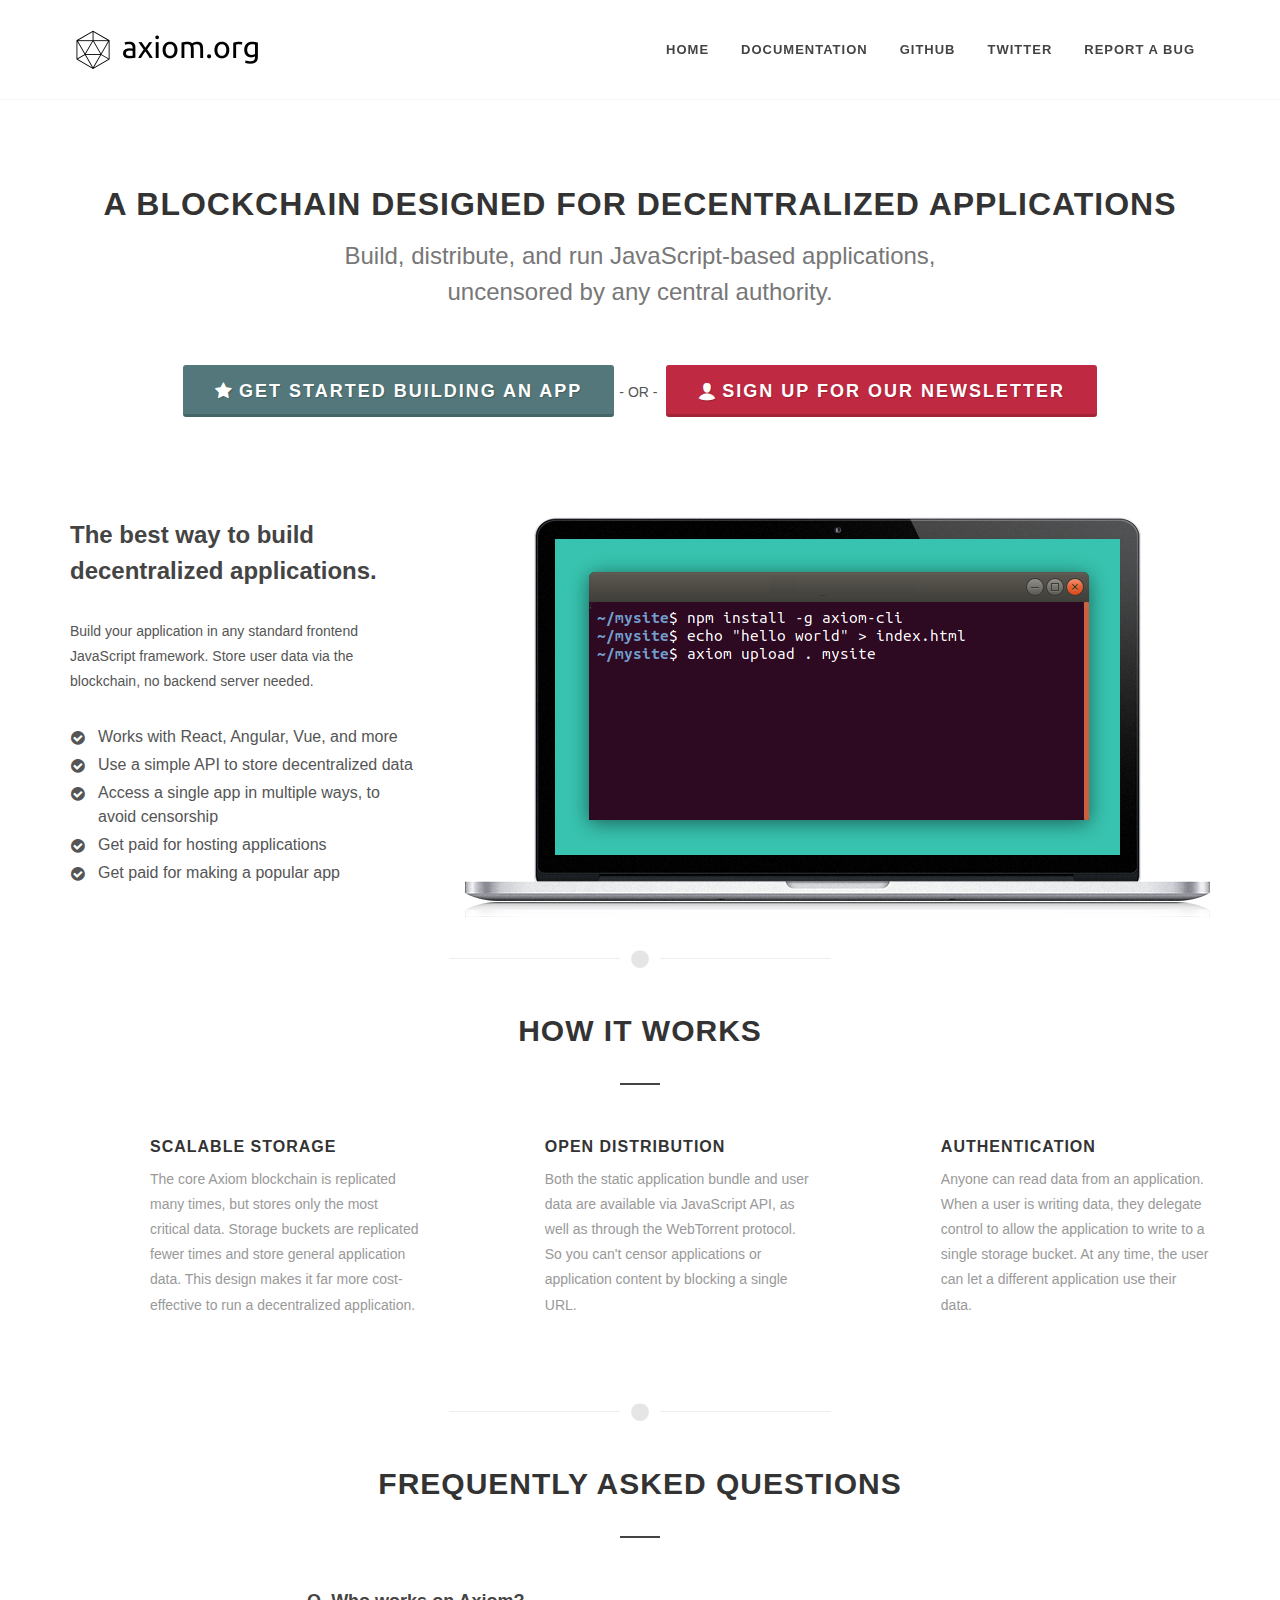
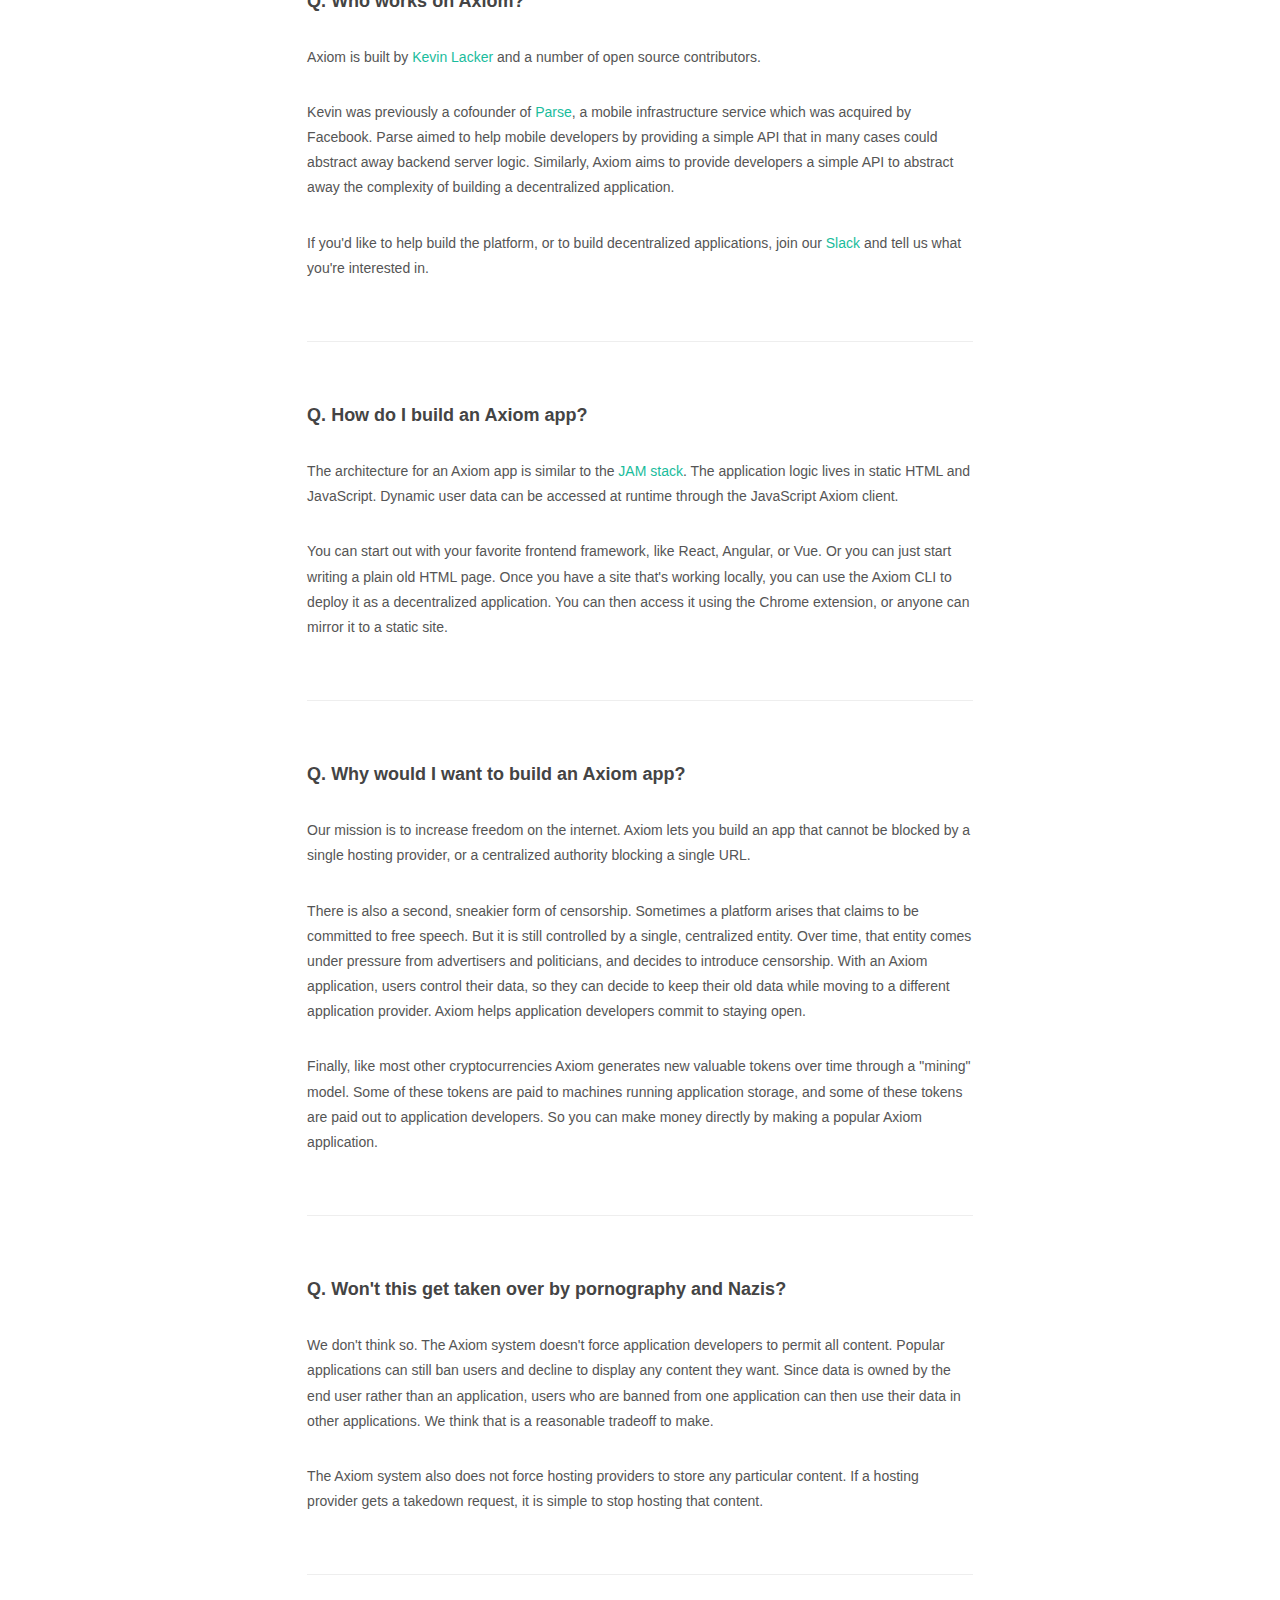
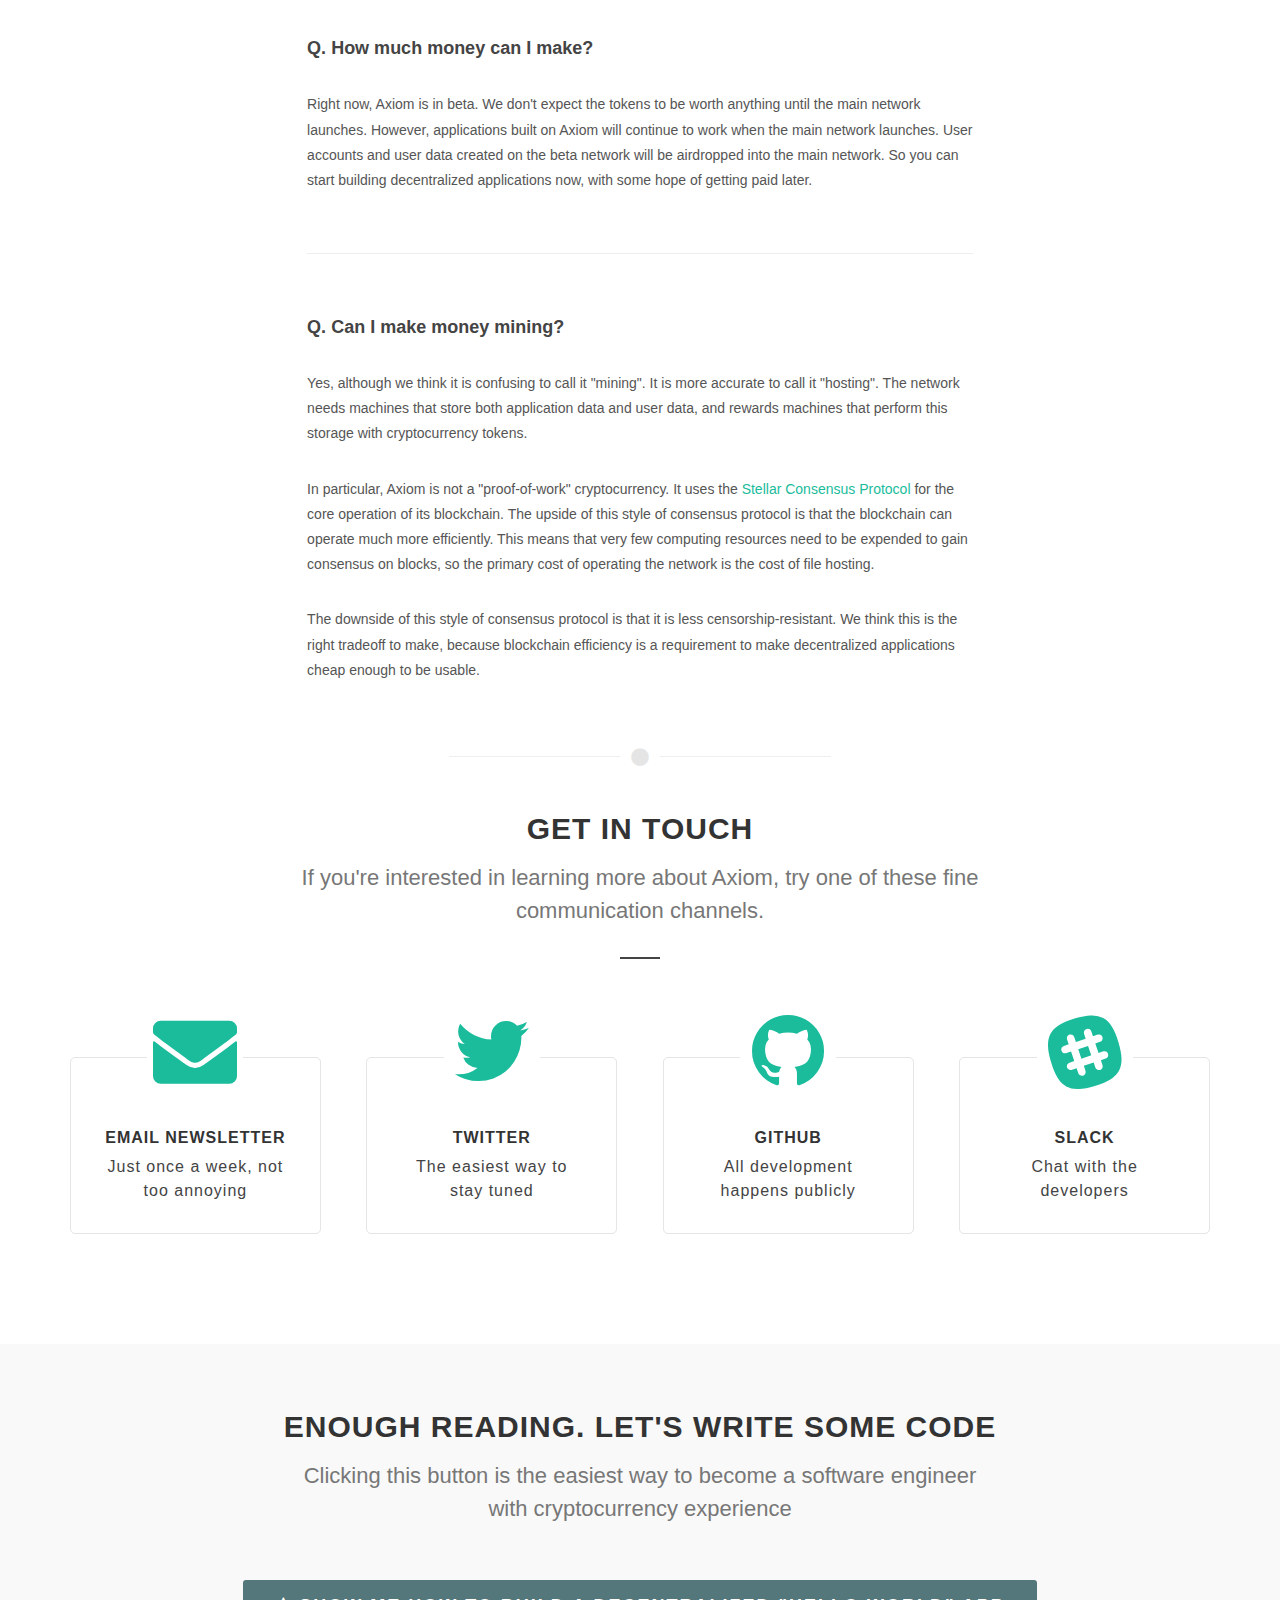
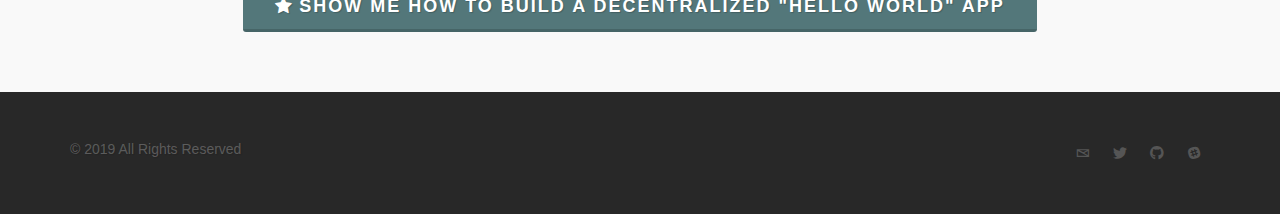
